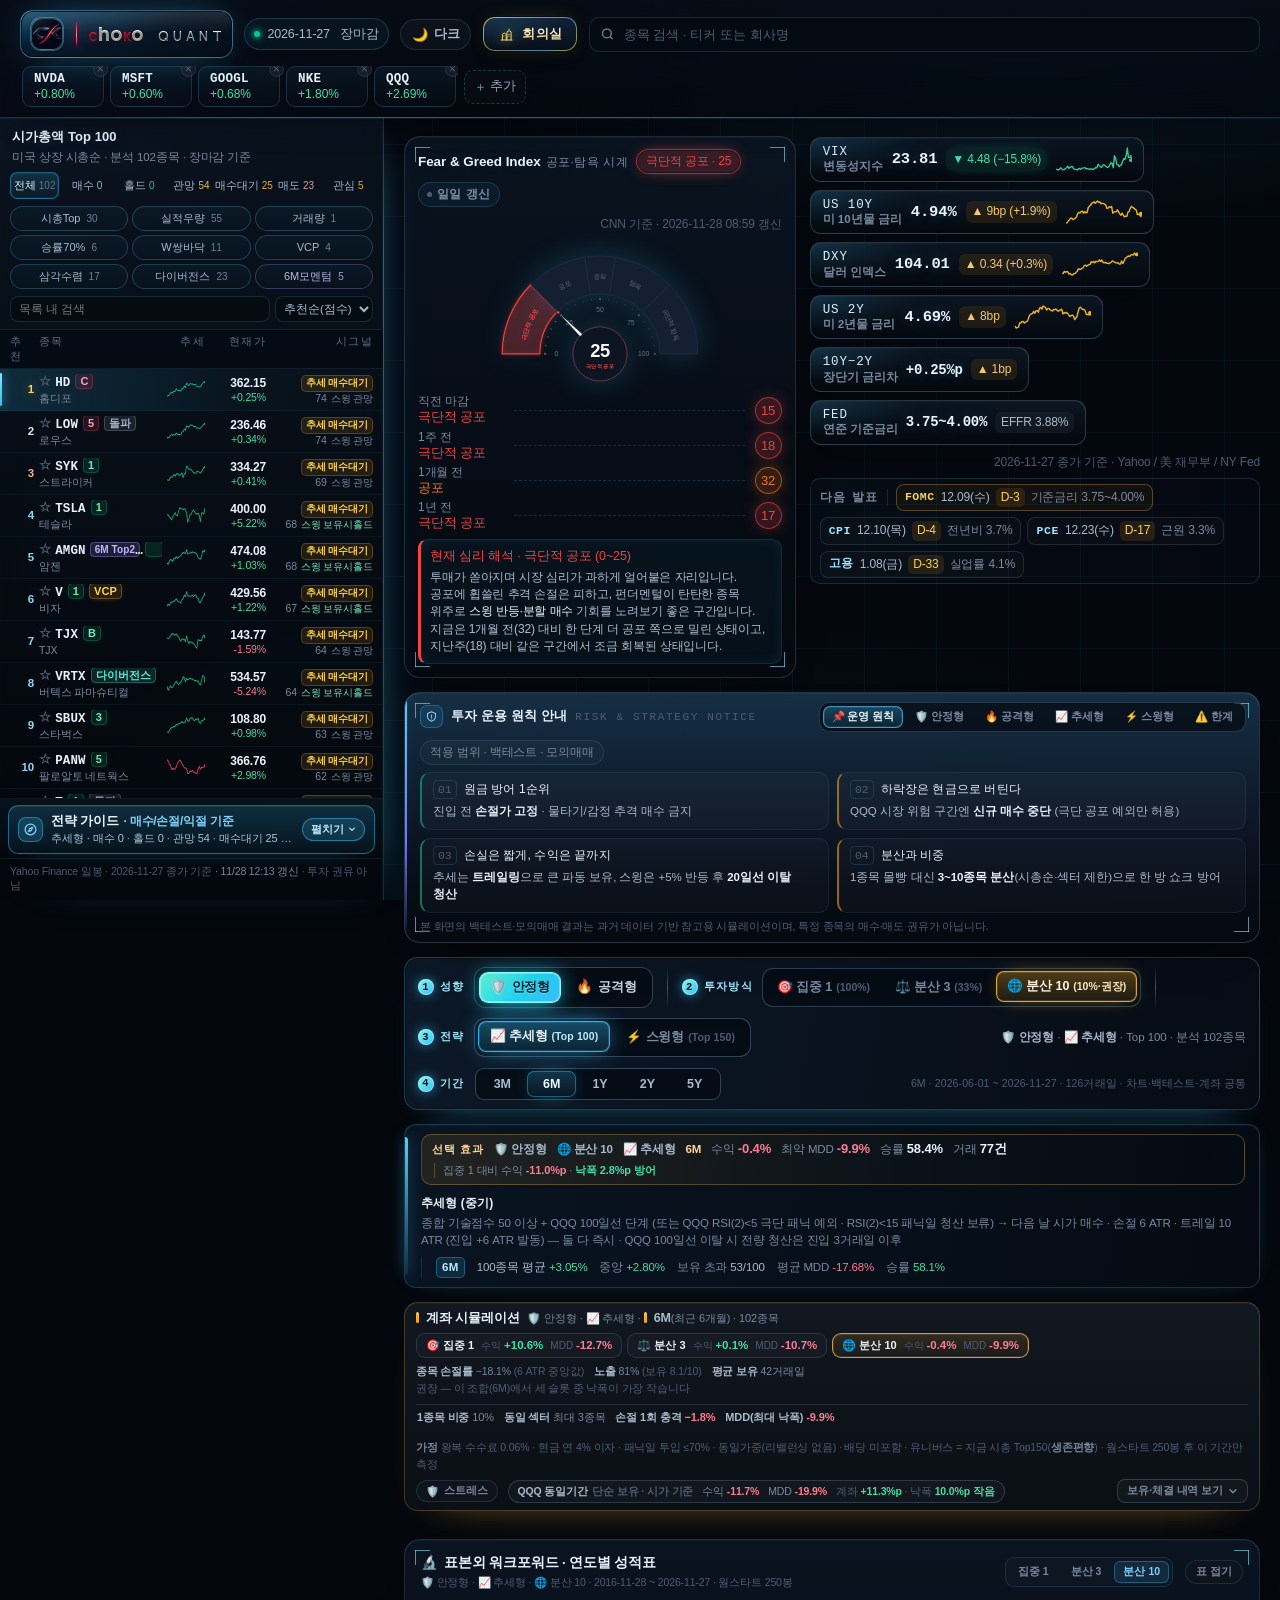
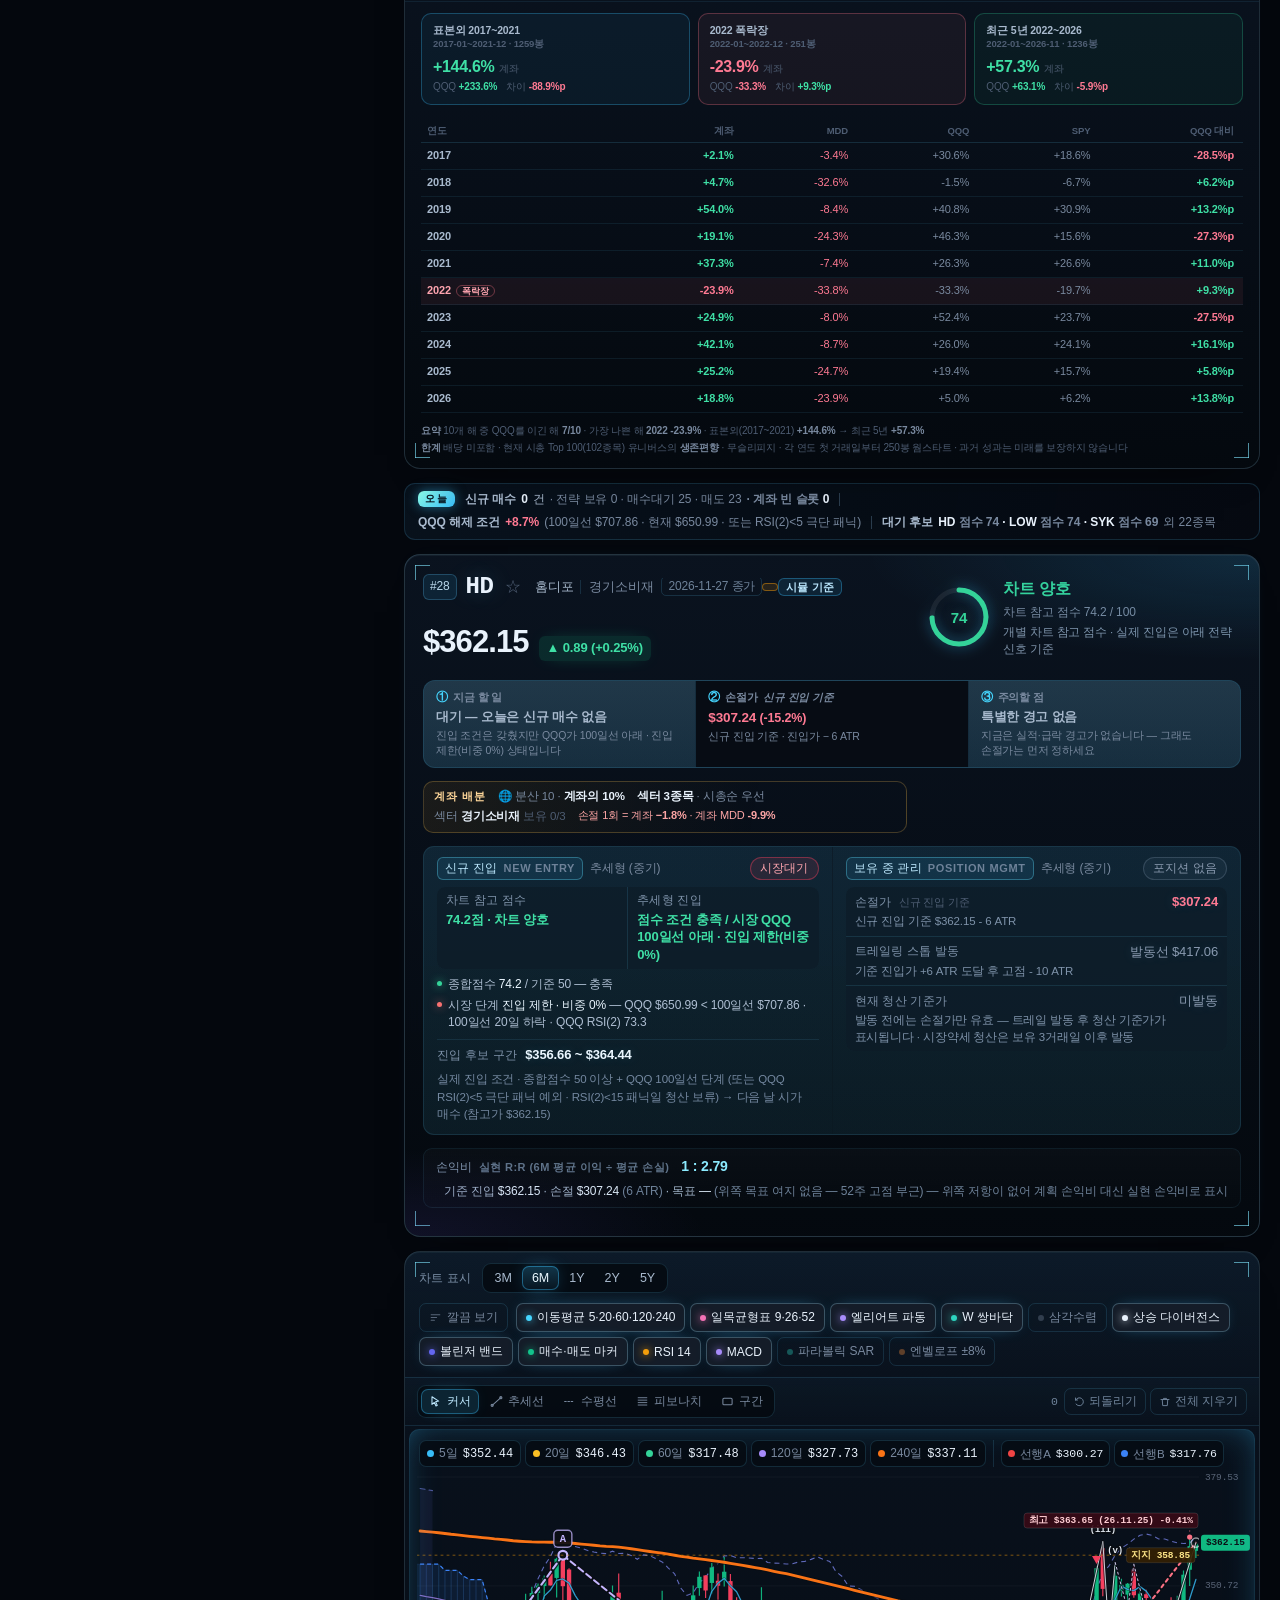
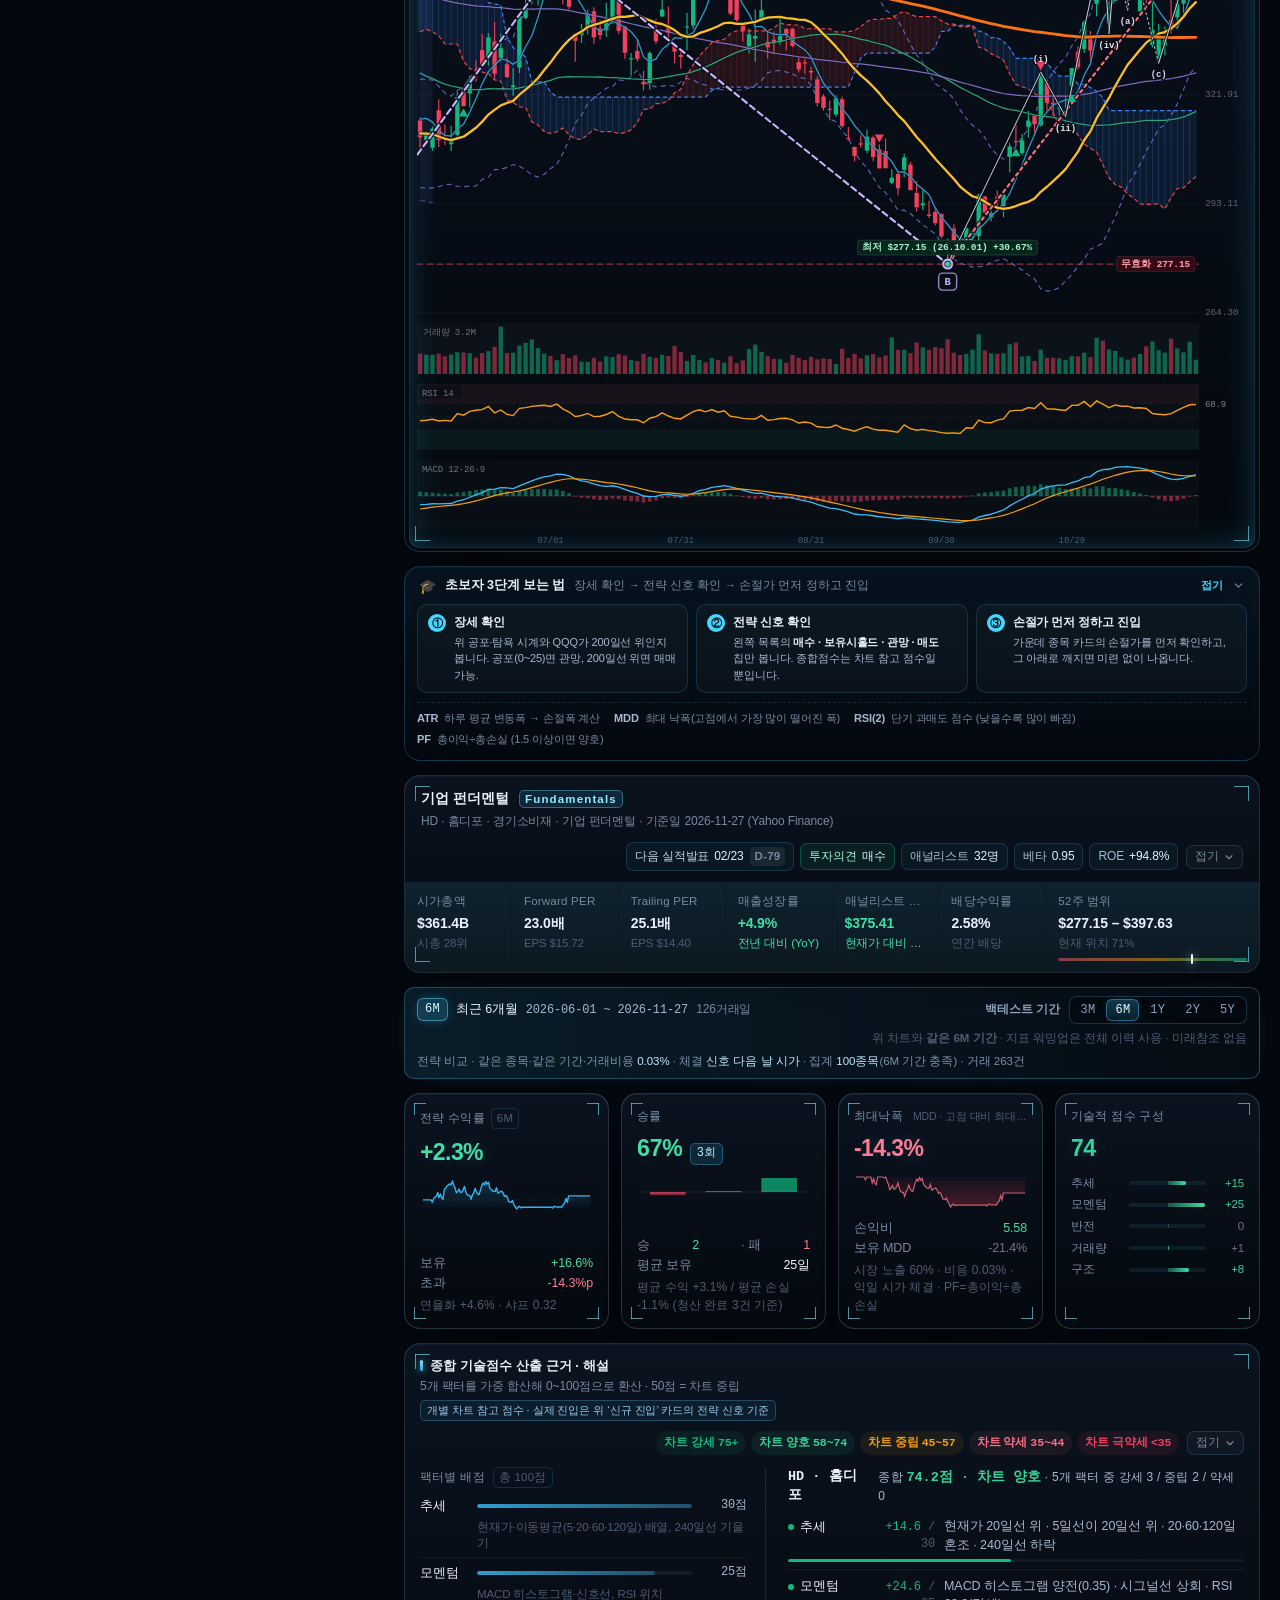
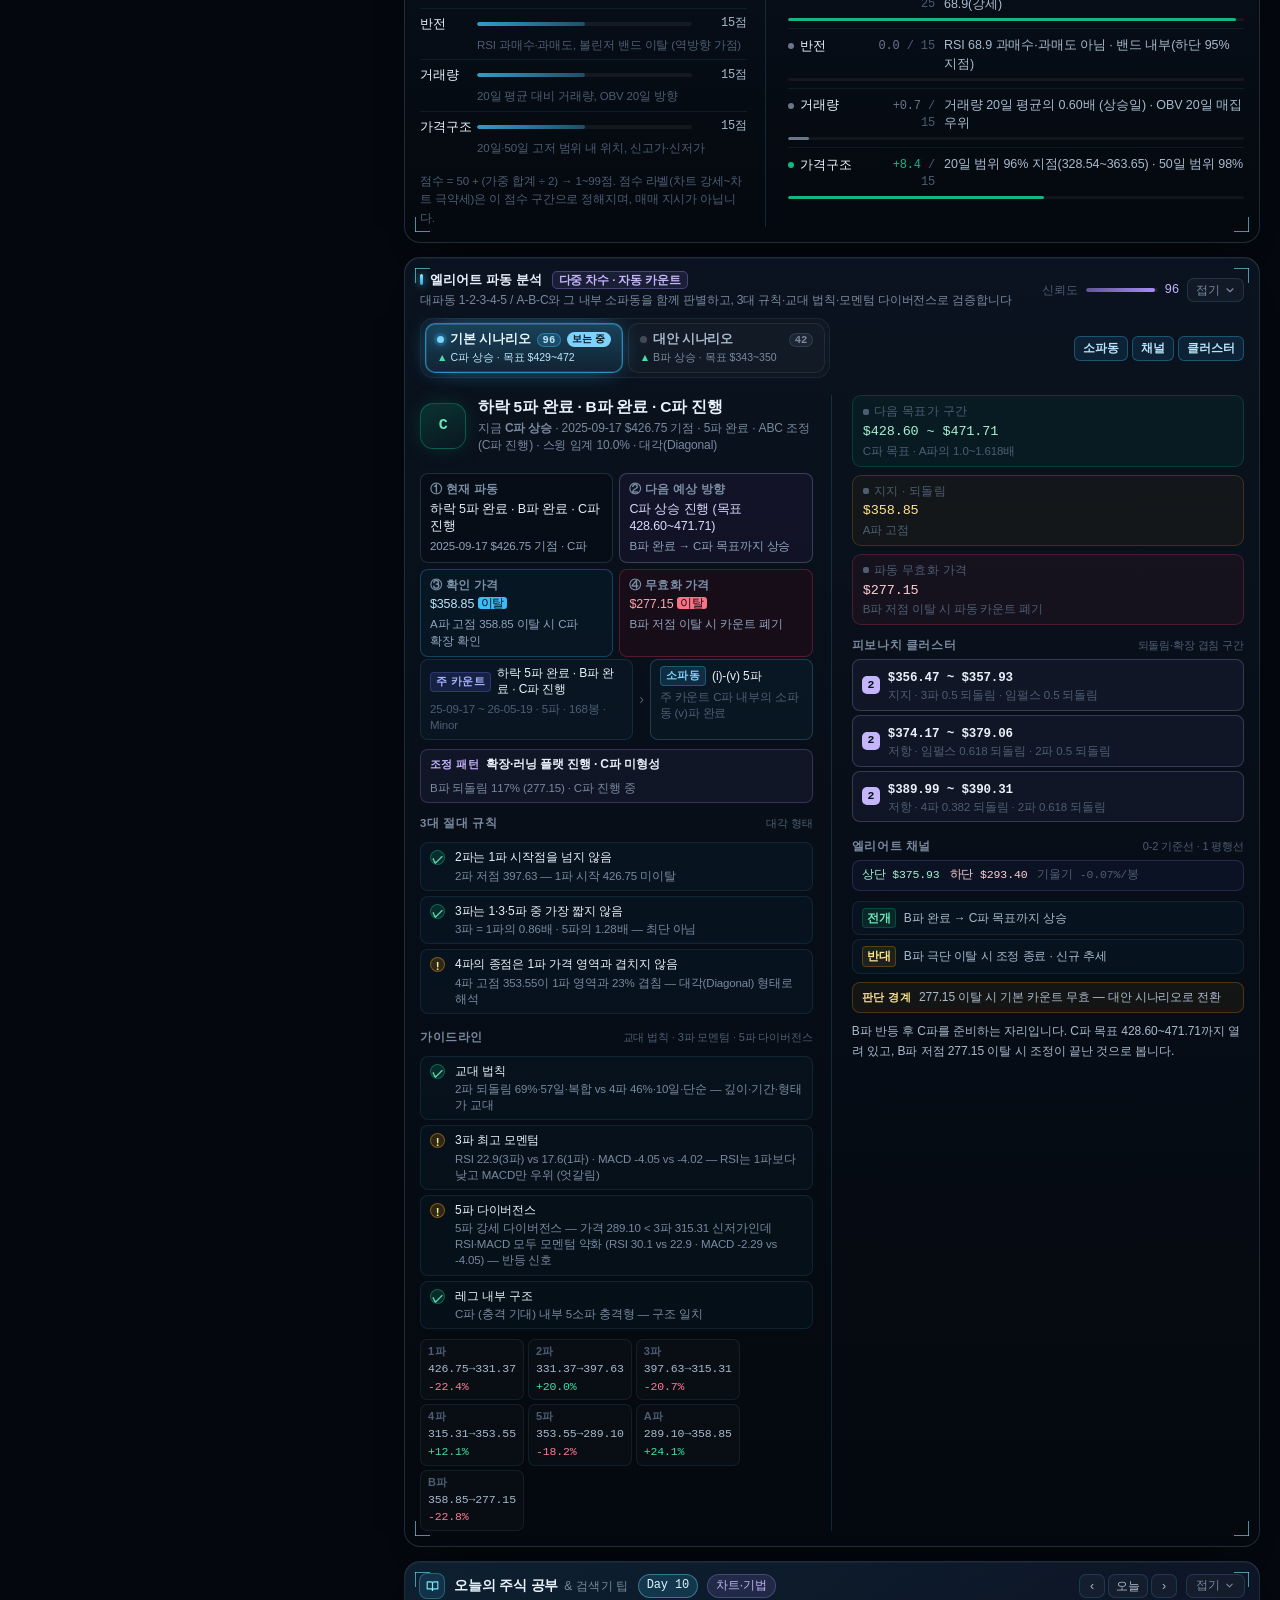
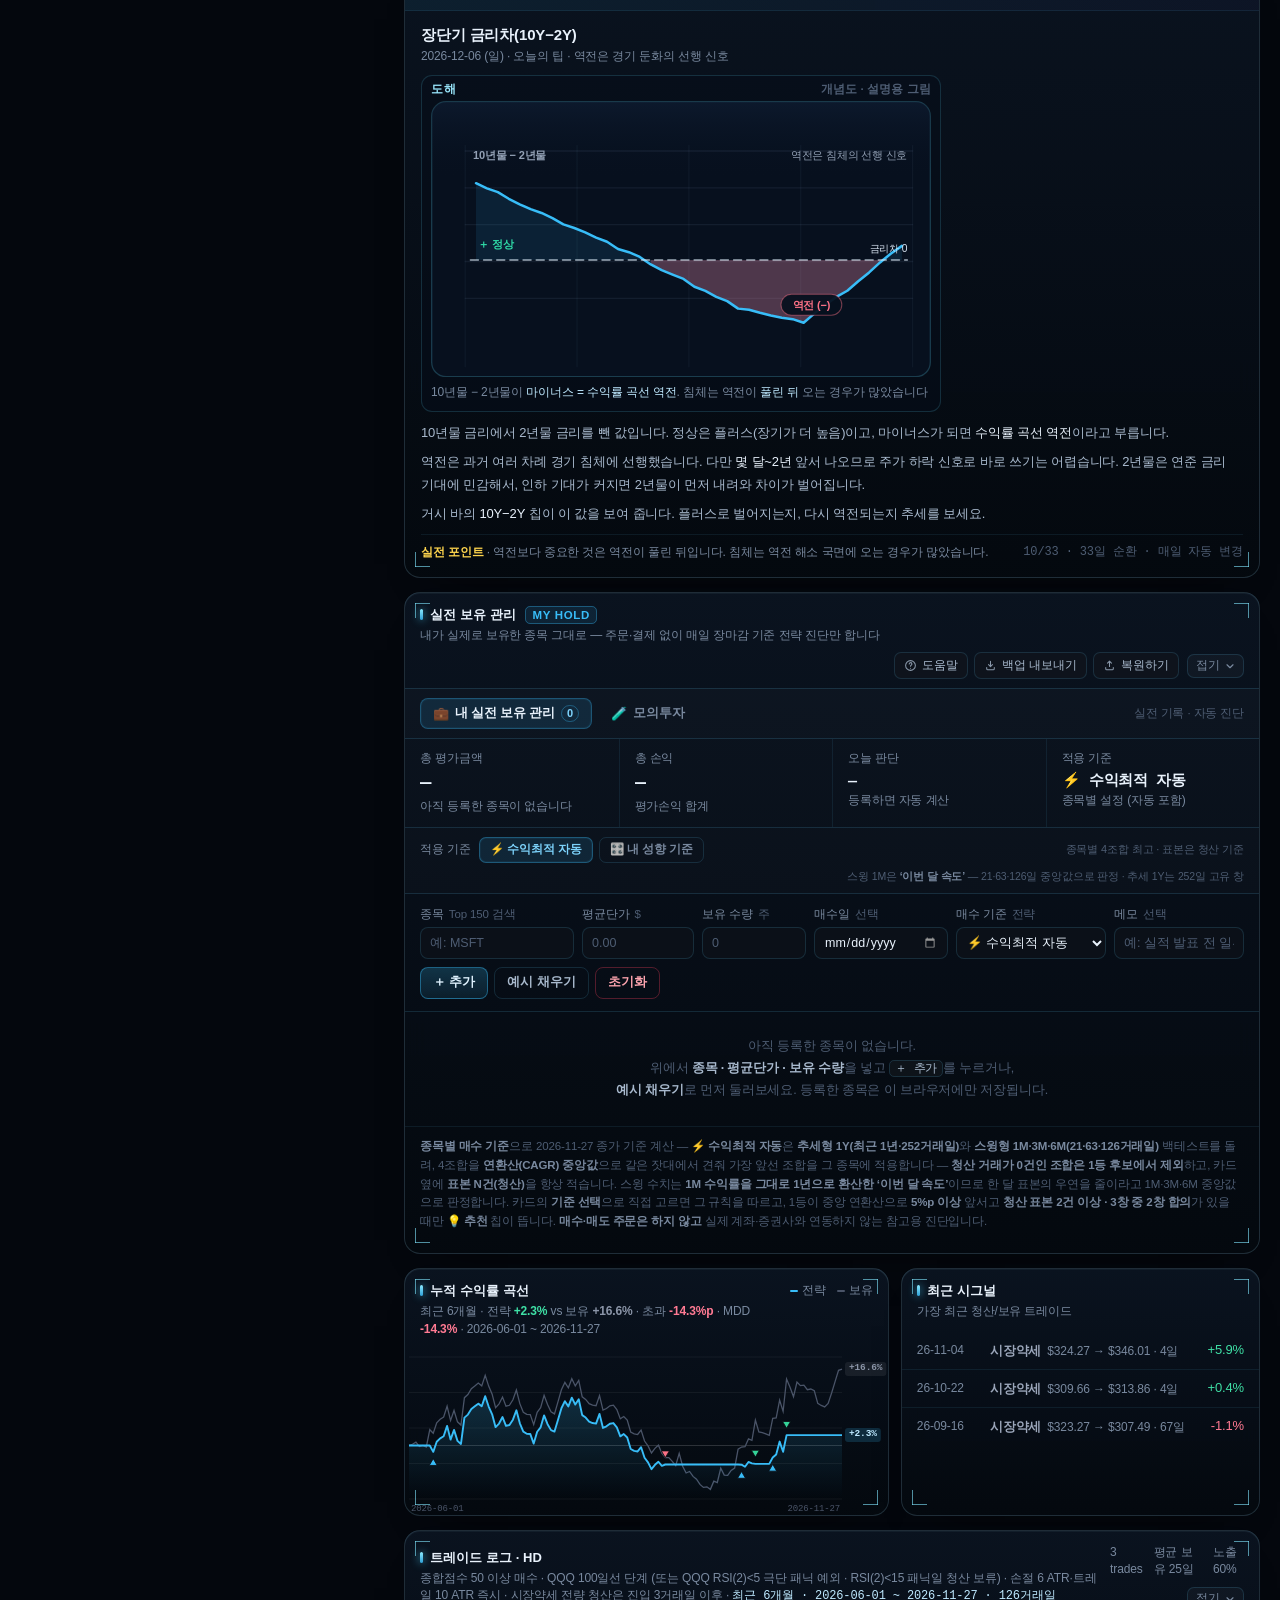
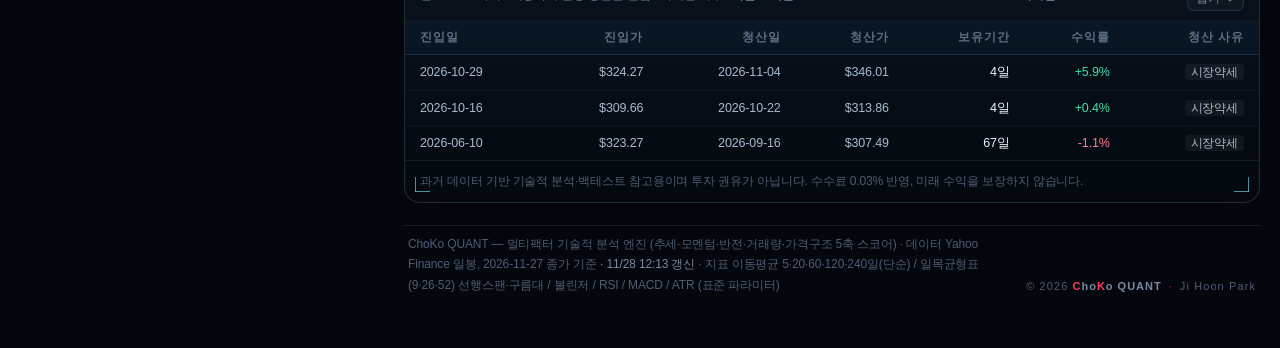
==== index.html @ af65a9d8 "🏆 95점 고도화 — 실전보유 표본 안정화(1M·3M·6M 중앙값·청산0건 제외·표본 표기) + 계좌 창 정합(웜스타트250·패닉 추세100/스윙200·QQQ 시가정렬·스트레스 토" ====
<!DOCTYPE html>
<html lang="ko" data-brand="v1a">
<head>
<meta charset="utf-8">
<meta name="viewport" content="width=device-width,initial-scale=1,viewport-fit=cover,maximum-scale=1">
<meta name="theme-color" content="#0B0E14">
<script>
  /* 첫 페인트 전에 저장된 테마를 적용 (깜박임 방지) */
  try { if (localStorage.getItem('apex.theme.v1') === 'light') document.documentElement.setAttribute('data-theme', 'light'); } catch (e) {}
  /* 성향(🛡️ 안정형 / 🔥 공격형)도 첫 페인트 전에 적용 — 공격형 테마 깜박임 방지 */
  try { if (localStorage.getItem('apex.risk.v1') === 'aggr') document.documentElement.setAttribute('data-risk', 'aggr'); } catch (e) {}
</script>
<meta name="apex-data-updated" content="2026-11-28 12:13">
<meta name="apple-mobile-web-app-capable" content="yes">
<meta name="apple-mobile-web-app-status-bar-style" content="black-translucent">
<title>ChoKo QUANT · 미국주식 차트분석기</title>
<link rel="icon" type="image/png" href="[data-uri]">
<link rel="apple-touch-icon" href="[data-uri]">
<style>/* ============================================================
   APEX QUANT · US Top 100 Analyzer — design system
   ============================================================ */
:root{
  --bg:#0B0E14; --bg2:#0A0C11;
  --card:#121722; --card2:#0F131C; --elev:#161C29;
  --hover:#1A2232; --line:rgba(255,255,255,.08); --line2:rgba(255,255,255,.05);
  --txt:#E6EAF2; --txt2:#9BA6BA; --txt3:#6B7689; --txt4:#4A5468;
  --up:#10B981; --up2:#34D399; --mint:#00C896;
  --dn:#F43F5E; --dn2:#FB7185;
  --amber:#F59E0B; --indigo:#6366F1; --cyan:#38BDF8; --violet:#A78BFA;
  --btn:#0E131C; --r:14px; --r-sm:10px;
  --mono:ui-monospace,"SF Mono",SFMono-Regular,"JetBrains Mono",Menlo,monospace;
  --sans:"Pretendard","Pretendard Variable",-apple-system,BlinkMacSystemFont,"Apple SD Gothic Neo","Inter","Segoe UI",Roboto,"Noto Sans KR","Noto Sans CJK KR","Malgun Gothic","Helvetica Neue",Arial,sans-serif;
  --shadow:0 24px 48px -28px rgba(0,0,0,.9), 0 1px 0 rgba(255,255,255,.03) inset;
}
*{box-sizing:border-box;-webkit-tap-highlight-color:transparent}
html,body{margin:0;padding:0}
body{
  background:var(--bg); color:var(--txt); font-family:var(--sans);
  font-size:14px; line-height:1.45; letter-spacing:-.01em;
  -webkit-font-smoothing:antialiased; text-rendering:optimizeLegibility;
  background-image:
    radial-gradient(1200px 500px at 82% -8%, rgba(56,189,248,.07), transparent 60%),
    radial-gradient(900px 420px at 4% 0%, rgba(99,102,241,.07), transparent 60%);
  background-attachment:fixed;
}
.num,.px,.chg,.score,.tbl td,.kpi b,time,.mono{font-variant-numeric:tabular-nums;font-feature-settings:"tnum" 1,"ss01" 1}
button{font-family:inherit;color:inherit;background:none;border:0;cursor:pointer}
input,select{font-family:inherit;color:inherit}
::selection{background:rgba(56,189,248,.28)}
::-webkit-scrollbar{width:9px;height:9px}
::-webkit-scrollbar-track{background:transparent}
::-webkit-scrollbar-thumb{background:#232C3D;border-radius:99px;border:2px solid var(--bg)}
::-webkit-scrollbar-thumb:hover{background:#2E3A4F}

/* ---------- shell ---------- */
.topbar{
  position:sticky; top:0; z-index:60; display:flex; align-items:center; gap:14px;
  padding:12px 20px; border-bottom:1px solid var(--line);
  background:rgba(11,14,20,.82); backdrop-filter:blur(18px) saturate(160%);
  -webkit-backdrop-filter:blur(18px) saturate(160%);
}
.brand{display:flex;align-items:center;gap:10px;flex:0 0 auto;padding-right:6px}
.logo{
  width:30px;height:30px;border-radius:9px;display:grid;place-items:center;
  background:linear-gradient(145deg,#1E293B,#0F172A); border:1px solid rgba(255,255,255,.1);
  box-shadow:0 0 24px -6px rgba(56,189,248,.5); position:relative; overflow:hidden;
}
.logo svg{width:18px;height:18px;display:block}
.brand-text{display:flex;flex-direction:column;line-height:1.1}
.brand-text b{font-size:13.5px;letter-spacing:.14em;font-weight:600;
  background:linear-gradient(90deg,#E6EAF2,#8FD7F5);-webkit-background-clip:text;background-clip:text;color:transparent}
.brand-text span{font-size:12px;color:var(--txt3);letter-spacing:.04em;margin-top:2px}
.market-badge{
  display:flex;align-items:center;gap:7px;font-size:12.5px;color:var(--txt2);
  border:1px solid var(--line); background:rgba(255,255,255,.02);
  padding:6px 11px;border-radius:99px;white-space:nowrap;font-weight:500;
}
.market-badge .dot{width:6px;height:6px;border-radius:50%;background:var(--mint);
  box-shadow:0 0 0 3px rgba(0,200,150,.16);animation:pulse 2.6s infinite}
@keyframes pulse{0%,100%{opacity:1}50%{opacity:.45}}
.search{position:relative;flex:1 1 260px;max-width:420px;min-width:120px}
.search input{
  width:100%;padding:9px 62px 9px 34px;border-radius:10px;font-size:13px;
  background:#0E131C;border:1px solid var(--line);outline:none;transition:.18s;
}
.search input::placeholder{color:var(--txt4)}
.search input:focus{border-color:rgba(56,189,248,.45);background:#0F1520;
  box-shadow:0 0 0 3px rgba(56,189,248,.09)}
.search .si{position:absolute;left:11px;top:50%;transform:translateY(-50%);color:var(--txt3);display:block;width:15px;height:15px}
.search kbd{position:absolute;right:9px;top:50%;transform:translateY(-50%);
  font-family:var(--mono);font-size:12px;color:var(--txt3);background:#161D2B;
  border:1px solid var(--line);border-radius:5px;padding:2px 5px;pointer-events:none}
.search-pop{
  position:absolute;top:calc(100% + 8px);left:0;right:0;max-height:340px;overflow:auto;
  background:var(--elev);border:1px solid var(--line);border-radius:12px;box-shadow:var(--shadow);
  padding:6px;display:none;z-index:80;
}
.search-pop.on{display:block}
.search-pop .hit{display:flex;align-items:center;gap:10px;padding:8px 10px;border-radius:8px;cursor:pointer}
.search-pop .hit:hover,.search-pop .hit.act{background:var(--hover)}
.search-pop .hit b{font-family:var(--mono);font-size:13px;min-width:56px}
.search-pop .hit span{font-size:13px;color:var(--txt2);flex:1;overflow:hidden;text-overflow:ellipsis;white-space:nowrap}
.fav-pills{display:flex;gap:6px;flex:0 0 auto}
.pill{
  display:flex;flex-direction:column;align-items:flex-start;gap:1px;
  padding:5px 11px;border-radius:9px;border:1px solid var(--line);
  background:linear-gradient(180deg,rgba(255,255,255,.035),rgba(255,255,255,.01));
  transition:.16s;min-width:82px;
}
.pill b{font-family:var(--mono);font-size:12.5px;letter-spacing:.02em}
.pill span{font-size:12px;font-variant-numeric:tabular-nums;color:var(--txt3)}
.pill:hover{border-color:rgba(255,255,255,.16);background:var(--hover);transform:translateY(-1px)}
.pill.on{border-color:rgba(56,189,248,.5);background:rgba(56,189,248,.09);
  box-shadow:0 0 0 1px rgba(56,189,248,.16), 0 8px 20px -14px rgba(56,189,248,.8)}
.pill.on b{color:#BFE9FF}

/* ---------- 관심종목 편집 ---------- */
.fav-wrap{display:flex;align-items:center;gap:6px;flex:0 0 auto;position:relative}
.fav-pills{display:flex;gap:6px;flex:0 1 auto;max-width:min(46vw,520px);overflow-x:auto;overflow-y:visible;
  padding:0 2px;scrollbar-width:none}
.fav-pills::-webkit-scrollbar{display:none}
.pill{position:relative}
.pill .x{position:absolute;top:-5px;right:-5px;width:15px;height:15px;border-radius:50%;padding:0;
  display:grid;place-items:center;font-size:12.5px;font-style:normal;line-height:1;
  background:#1C2432;border:1px solid rgba(255,255,255,.14);color:var(--txt3);opacity:.6;transition:.14s}
.pill:hover .x{opacity:1}
.pill .x:hover{background:#3A1520;border-color:rgba(244,63,94,.6);color:#FDA4AF;opacity:1}
.fav-add{display:flex;align-items:center;gap:3px;height:34px;white-space:nowrap;
  font-size:12.5px;font-weight:500;color:var(--txt2);padding:0 9px;border-radius:9px;
  border:1px dashed rgba(255,255,255,.16);background:rgba(255,255,255,.015);transition:.16s}
.fav-add span{font-size:13px;line-height:1;opacity:.85}
.fav-add:hover{color:#BFE9FF;border-color:rgba(56,189,248,.5);background:rgba(56,189,248,.08)}
.fav-pop{display:none;position:absolute;top:calc(100% + 10px);right:0;width:336px;max-width:86vw;
  background:var(--elev);border:1px solid var(--line);border-radius:12px;box-shadow:var(--shadow);
  padding:8px;z-index:92}
.fav-pop.on{display:block}
.fp-search{position:relative;margin-bottom:6px}
.fp-search svg{position:absolute;left:9px;top:50%;transform:translateY(-50%);width:13px;height:13px;color:var(--txt3)}
.fp-search input{width:100%;padding:8px 10px 8px 28px;border-radius:9px;font-size:13px;
  background:#0E131C;border:1px solid var(--line);outline:none}
.fp-search input:focus{border-color:rgba(56,189,248,.45)}
.fp-list{max-height:298px;overflow:auto;display:flex;flex-direction:column;gap:1px}
.fp-row{display:flex;align-items:center;gap:8px;width:100%;padding:7px 8px;border-radius:8px;text-align:left;transition:.12s}
.fp-row:hover{background:var(--hover)}
.fp-row b{font-family:var(--mono);font-size:12.5px;min-width:54px}
.fp-row .nm{flex:1;font-size:12.5px;color:var(--txt2);white-space:nowrap;overflow:hidden;text-overflow:ellipsis}
.fp-row .ch{font-size:12px;font-variant-numeric:tabular-nums;min-width:46px;text-align:right}
.fp-row .st{font-style:normal;font-size:12.5px;width:19px;height:19px;display:grid;place-items:center;
  color:var(--txt3);border:1px solid var(--line);border-radius:6px;flex:0 0 auto}
.fp-row.on .st{color:#FBBF24;border-color:rgba(251,191,36,.45);background:rgba(251,191,36,.12)}
.fp-foot{display:flex;align-items:center;justify-content:space-between;margin-top:7px;padding-top:7px;
  border-top:1px solid var(--line2);font-size:12px;color:var(--txt3)}
.fp-foot button{font-size:12px;color:var(--txt3);border:1px solid var(--line);border-radius:6px;padding:2px 8px;transition:.14s}
.fp-foot button:hover{color:var(--txt);background:var(--hover);border-color:rgba(255,255,255,.18)}
.hero-fav{font-size:16px;line-height:1;color:var(--txt4);padding:2px 5px;border-radius:7px;transition:.16s;margin-left:-2px}
.hero-fav:hover{color:#FBBF24;background:rgba(251,191,36,.1)}
.hero-fav.on{color:#FBBF24}
.srow .fstar{font-style:normal;font-size:12px;color:var(--txt4);margin-right:4px;cursor:pointer;transition:.14s;vertical-align:1px}
.srow .fstar:hover{color:#FBBF24}
.srow .fstar.on{color:#FBBF24}
@media (hover:none), (max-width:900px){
  .srow .fstar{font-size:14px;padding:6px 8px;margin:-6px 2px -6px -6px;vertical-align:0}
  .hero-fav{font-size:20px;padding:2px 6px}
}
.pos{color:var(--up2)!important} .neg{color:var(--dn2)!important} .neu{color:var(--amber)!important}

/* ---------- layout ---------- */
.shell{display:flex;align-items:flex-start;gap:0;min-height:calc(100vh - 57px)}
.sidebar{
  position:sticky;top:57px;height:calc(100vh - 57px);width:clamp(384px,29vw,420px);flex:0 0 auto;
  border-right:1px solid var(--line);display:flex;flex-direction:column;
  background:linear-gradient(180deg,rgba(18,23,34,.55),rgba(11,14,20,.2));z-index:40;
}
.workspace{flex:1 1 auto;min-width:0;padding:18px 20px 40px;display:flex;flex-direction:column;gap:14px}
.side-head{display:flex;align-items:flex-start;justify-content:space-between;padding:10px 12px 6px}
.side-head h2{margin:0;font-size:13px;font-weight:600;letter-spacing:.01em}
.side-head p{margin:2px 0 0;font-size:11.5px;color:var(--txt3)}
.side-head .icon-btn{display:none}
.seg{display:flex;gap:3px;padding:0 10px 7px;flex-wrap:wrap}
.seg button{
  font-size:11.5px;font-weight:500;color:var(--txt2);padding:5px 8px;border-radius:8px;
  border:1px solid transparent;transition:.15s;white-space:nowrap;
}
.seg button:hover{color:var(--txt);background:rgba(255,255,255,.04)}
.seg button.on{color:var(--txt);background:#1A2232;border-color:rgba(255,255,255,.1);
  box-shadow:0 1px 0 rgba(255,255,255,.06) inset}
.seg button .c{color:var(--txt3);font-size:10px;margin-left:3px;font-variant-numeric:tabular-nums}
/* 상태 탭 (전체 · 매수 · 홀드 · 관망 · 매도 · 관심) — 6개를 한 줄에 고정 */
.seg-state{display:grid;grid-template-columns:repeat(6,minmax(0,1fr));gap:3px;padding:0 10px 7px}
.seg-state button{display:flex;align-items:center;justify-content:center;gap:3px;
  padding:5px 1px;border-radius:7px;font-size:11.5px;min-width:0}
.seg-state button .c{font-size:10px;margin-left:0;opacity:.9}
.seg-state button[data-f="buy"] .c{color:#6EE7B7}
.seg-state button[data-f="hold"] .c{color:#34D399}
.seg-state button[data-f="wait"] .c{color:#FCD34D}
.seg-state button[data-f="sell"] .c{color:#FDA4AF}
.seg-state button[data-f="fav"] .c{color:#FBBF24}
/* 프리셋 필터 (시총 Top 30 · 실적 우량주 · W쌍바닥 · VCP · 삼각수렴 · 다이버전스 · 거래량 · 승률70% · 6M모멘텀) — 9개라 3×3 격자로 고르게 */
.seg-pre{display:grid;grid-template-columns:repeat(3,minmax(0,1fr));gap:4px;padding-top:0}
.seg-pre button{
  font-size:11px;padding:4px 4px;border-radius:999px;border:1px solid rgba(56,189,248,.22);
  color:#A9B6C9;display:inline-flex;align-items:center;justify-content:center;gap:3px;
  min-width:0;overflow:hidden}
.seg-pre button:hover{color:var(--txt);border-color:rgba(56,189,248,.42);background:rgba(56,189,248,.07)}
.seg-pre button.on{color:#DCF0FF;background:rgba(56,189,248,.15);border-color:rgba(56,189,248,.55);
  box-shadow:0 0 0 1px rgba(56,189,248,.12) inset}
.seg-pre button.on .c{color:rgba(220,240,255,.82)}
/* 켜진 프리셋은 같은 버튼을 다시 누르면 해제 — × 힌트로 표시 (상단 탭과 교집합으로 함께 적용) */
.seg-pre button.on::after{content:'×';margin-left:3px;font-size:10px;line-height:1;opacity:.6}
.seg-pre[data-on="1"] button.on{box-shadow:0 0 0 1px rgba(56,189,248,.18) inset,0 0 18px -10px rgba(56,189,248,1)}
/* 6M모멘텀 Top 5 — 행 배지와 같은 바이올렛 톤으로 다른 참고 필터와 구분 */
.seg-pre button[data-f="mom6"]{border-color:rgba(167,139,250,.30);color:#BCB2E8}
.seg-pre button[data-f="mom6"]:hover{color:#EFEAFF;border-color:rgba(196,181,253,.55);background:rgba(167,139,250,.10)}
.seg-pre button[data-f="mom6"] .c{color:#A99BD8}
.seg-pre button[data-f="mom6"].on{color:#F2EDFF;background:linear-gradient(180deg,rgba(167,139,250,.26),rgba(167,139,250,.09));border-color:rgba(196,181,253,.66);
  box-shadow:0 0 0 1px rgba(167,139,250,.18) inset,0 0 18px -10px rgba(167,139,250,1)}
.seg-pre button[data-f="mom6"].on .c{color:rgba(242,237,255,.85)}
.preset-note{padding:0;font-size:11.5px;line-height:1.45;color:var(--txt4);
  overflow-wrap:anywhere}
.preset-note b{color:var(--txt2);font-weight:500}
.preset-note.on{color:var(--txt3)}
/* 6M모멘텀 5 안내 — 전략 가이드(접힘/펼침) 안에서 한 줄 */
.mom-note{margin-top:5px;padding:3px 0 3px 7px;border-left:2px solid rgba(167,139,250,.5);color:#A99BD8;font-size:11px}
.si-body .mom-note{padding:3px 0 3px 7px}
.mom-note:hover{color:#C9BDFB}
@media (max-width:420px){.seg-pre button{font-size:10.5px;padding:4px 3px}.seg-state button{font-size:11px}}
.side-tools{display:flex;gap:5px;padding:0 10px 7px}
.side-tools input{
  flex:1;min-width:0;background:#0E131C;border:1px solid var(--line);border-radius:8px;
  padding:5px 8px;font-size:11.5px;outline:none}
.side-tools input:focus{border-color:rgba(56,189,248,.4)}
.side-tools select{
  background:#0E131C;border:1px solid var(--line);border-radius:8px;padding:5px 4px;
  font-size:11.5px;outline:none;color:var(--txt2);max-width:112px
}
.scan-head{
  display:grid;grid-template-columns:26px 1fr 40px 62px 104px;gap:5px;
  padding:4px 10px;font-size:10.5px;letter-spacing:.1em;text-transform:uppercase;
  color:var(--txt4);border-top:1px solid var(--line2);border-bottom:1px solid var(--line2);
  position:sticky;top:0;background:rgba(11,14,20,.94);backdrop-filter:blur(8px);z-index:2;
}
.scan-head span:nth-child(n+3){text-align:right}
.scan-list{flex:1;min-height:0;overflow-y:auto;overscroll-behavior:contain;padding-bottom:8px}
.srow{
  display:grid;grid-template-columns:26px 1fr 40px 62px 104px;gap:5px;align-items:center;
  padding:4px 10px;border-bottom:1px solid rgba(255,255,255,.035);cursor:pointer;
  transition:background .12s;position:relative;
}
.srow:hover{background:rgba(255,255,255,.035)}
.srow.on{background:linear-gradient(90deg,rgba(56,189,248,.13),rgba(56,189,248,.03) 60%,transparent)}
.srow.on:before{content:"";position:absolute;left:0;top:6px;bottom:6px;width:2px;border-radius:2px;background:var(--cyan)}
.srow .rk{font-size:11.5px;color:var(--txt4);font-variant-numeric:tabular-nums;text-align:right}
.srow .rk.rec{color:#8FD7F5;font-weight:600}
.srow .rk.rec.top1{color:#FCD34D;text-shadow:0 0 10px rgba(245,158,11,.55)}
.srow .rk.rec.top2{color:#E2E8F0}
.srow .rk.rec.top3{color:#F0B48A}
.srow .tk{min-width:0}
.srow .tk b{display:block;font-family:var(--mono);font-size:12.5px;letter-spacing:.01em;line-height:1.35;white-space:nowrap;overflow:hidden;text-overflow:ellipsis}
.srow .tk span{display:block;font-size:10.5px;line-height:1.25;color:var(--txt3);white-space:nowrap;overflow:hidden;text-overflow:ellipsis;margin-top:0}
.srow .spark{width:40px;height:16px;opacity:.95;justify-self:start}
.srow .px{text-align:right}
.srow .px b{display:block;font-size:12px;line-height:1.35;font-variant-numeric:tabular-nums}
.srow .px span{display:block;font-size:10.5px;line-height:1.25;font-variant-numeric:tabular-nums;margin-top:0}
.srow .sg{display:flex;flex-direction:column;align-items:flex-end;justify-content:center;gap:1px;min-width:0}
/* 행의 전략 상태 — 활성 전략은 채운 칩(위 줄), 다른 전략은 작은 글씨(아래 줄).
   두 전략 상태를 함께 보여 주되 좁은 사이드바(84~92px)에서도 잘리지 않게 한 줄씩 쌓는다. */
.srow .sg .chip{font-size:10px;padding:1px 4px;line-height:1.28;letter-spacing:-.01em;white-space:nowrap;max-width:100%;overflow:hidden;text-overflow:ellipsis}
.srow .sg .chip.n{color:#FCD34D;background:rgba(245,158,11,.12);border-color:rgba(245,158,11,.28)}
.srow .sg2{display:flex;align-items:center;justify-content:flex-end;gap:4px;max-width:100%;min-width:0;line-height:1.1}
.srow .sg2 .sc{font-size:10.5px;flex:0 0 auto}
.srow .sg2 .st2{font-size:10px;color:var(--txt3);white-space:nowrap;overflow:hidden;text-overflow:ellipsis;letter-spacing:-.01em}
.srow .sg2 .st2.sb,.srow .sg2 .st2.b{color:#6EE7B7}
.srow .sg2 .st2.n{color:#FCD34D}
.srow .sg2 .st2.s{color:#FDA4AF}
.chip{
  font-size:11.5px;font-weight:600;letter-spacing:.01em;padding:4px 7px;border-radius:5px;
  white-space:nowrap;border:1px solid transparent;
}
.chip.sb{color:#6EE7B7;background:rgba(16,185,129,.14);border-color:rgba(16,185,129,.3)}
.chip.b{color:#34D399;background:rgba(16,185,129,.08);border-color:rgba(16,185,129,.18)}
.chip.w{color:#FCD34D;background:rgba(245,158,11,.09);border-color:rgba(245,158,11,.2)}
.chip.s{color:#FDA4AF;background:rgba(244,63,94,.09);border-color:rgba(244,63,94,.2)}
.chip.ss{color:#FB7185;background:rgba(244,63,94,.16);border-color:rgba(244,63,94,.35)}
.srow .sc{font-size:11px;color:var(--txt3);font-variant-numeric:tabular-nums;width:22px;text-align:right}
.srow .sc.fit{color:#A7F3D0;font-weight:600}
.side-foot{padding:5px 10px 7px;border-top:1px solid var(--line2);font-size:10.5px;color:var(--txt4);line-height:1.4}
/* 설명란 (전략 가이드 + 프리셋 안내) — 종목 목록 아래 접기/펴기 */
.side-info{flex:0 0 auto;border-top:1px solid var(--line2);background:rgba(255,255,255,.012)}
.si-head{display:flex;align-items:center;gap:6px;width:100%;padding:6px 10px;
  border:0;background:transparent;color:var(--txt3);font-family:inherit;cursor:pointer;transition:color .15s}
.si-head:hover{color:var(--txt2)}
.si-head b{font-size:11.5px;font-weight:600;color:var(--txt2);letter-spacing:-.01em;flex:0 0 auto}
.si-chev{width:11px;height:11px;flex:0 0 auto;transition:transform .2s cubic-bezier(.2,.7,.3,1)}
.side-info.open .si-chev{transform:rotate(180deg)}
.si-sum{margin-left:auto;font-size:10.5px;color:var(--txt4);white-space:nowrap;overflow:hidden;text-overflow:ellipsis;text-align:right}
.side-info.open .si-sum{color:var(--txt3)}
.si-body{display:none;max-height:46vh;overflow-y:auto;overscroll-behavior:contain;padding:0 10px 8px}
.side-info.open .si-body{display:block}
.si-body .pguide{margin:0 0 6px}
.si-body .preset-note{padding:0 1px 2px}
.backdrop{position:fixed;inset:0;background:rgba(5,7,11,.72);backdrop-filter:blur(3px);z-index:70;display:none}
.backdrop.on{display:block}

/* ---------- hero ---------- */
.card{background:linear-gradient(180deg,var(--card),var(--card2));border:1px solid var(--line);
  border-radius:var(--r);box-shadow:var(--shadow)}
.hero{display:grid;grid-template-columns:minmax(0,1.15fr) auto;gap:16px 22px;padding:18px 20px;position:relative;overflow:hidden}
.hero:before{content:"";position:absolute;inset:0;pointer-events:none;
  background:radial-gradient(520px 140px at 100% 0%,rgba(56,189,248,.09),transparent 70%)}
.hero-main{display:flex;align-items:flex-end;gap:16px;flex-wrap:wrap;min-width:0}
.hero-id{display:flex;align-items:center;gap:9px;min-width:0}
.rank-chip{font-size:12px;font-weight:500;color:var(--txt2);background:rgba(255,255,255,.05);
  border:1px solid var(--line);border-radius:6px;padding:3px 6px;font-variant-numeric:tabular-nums}
.hero h1{margin:0;font-size:24px;font-weight:700;letter-spacing:-.02em;font-family:var(--mono)}
.cname{font-size:13px;color:var(--txt2);white-space:nowrap;overflow:hidden;text-overflow:ellipsis}
.cname .sec{color:var(--txt3);font-size:12.5px;margin-left:6px;padding-left:8px;border-left:1px solid var(--line)}
.asof-chip{font-size:12px;color:var(--txt3);border:1px solid var(--line);border-radius:5px;
  padding:2px 6px;margin-left:8px;font-variant-numeric:tabular-nums;white-space:nowrap;vertical-align:middle}
.hero-price{display:flex;align-items:baseline;gap:10px}
.hero-price .px{font-size:31px;font-weight:700;letter-spacing:-.03em;font-variant-numeric:tabular-nums}
.hero-price .chg{font-size:13px;font-weight:600;font-variant-numeric:tabular-nums;
  padding:3px 8px;border-radius:6px;background:rgba(255,255,255,.04)}
.hero-price .chg.pos{background:rgba(16,185,129,.12)}
.hero-price .chg.neg{background:rgba(244,63,94,.12)}
.hero-signal{display:flex;align-items:center;gap:12px;justify-self:end}
.gauge{position:relative;width:64px;height:64px;flex:0 0 auto}
.gauge svg{transform:rotate(-90deg);display:block}
.gauge .val{position:absolute;inset:0;display:grid;place-items:center;font-size:15px;font-weight:600;font-variant-numeric:tabular-nums}
.sig-meta{display:flex;flex-direction:column;gap:3px}
.sig-meta b{font-size:16px;letter-spacing:-.01em}
.sig-meta span{font-size:12px;color:var(--txt3)}
.sig-meta .sig-note{font-style:normal;font-size:11.5px;color:#7E92A9;line-height:1.45;max-width:238px;word-break:keep-all}

/* ---------- 상단 매매 카드: 신규 진입 / 보유 중 관리 / 손익비 ---------- */
.plan-grid{grid-column:1/-1;display:grid;grid-template-columns:1fr 1fr;gap:1px;
  background:var(--line2);border-radius:11px;overflow:hidden;border:1px solid var(--line2)}
.plan-block{background:linear-gradient(180deg,rgba(255,255,255,.022),rgba(255,255,255,.008));
  padding:10px 13px 11px;min-width:0;display:flex;flex-direction:column;gap:7px}
.pb-head{display:flex;align-items:center;gap:7px;flex-wrap:wrap;min-width:0}
.pb-tag{display:inline-flex;align-items:center;gap:6px;font-size:12px;font-weight:500;letter-spacing:.02em;
  color:#BEE9FF;border:1px solid rgba(96,222,255,.34);background:rgba(56,189,248,.10);
  padding:2px 7px;border-radius:6px;white-space:nowrap}
.pb-tag em{font-style:normal;font-size:11px;font-weight:600;color:#6E8299;letter-spacing:.06em;text-transform:uppercase}
.pb-mode{font-size:12px;color:var(--txt3);white-space:nowrap}
.pb-state{margin-left:auto;font-size:12px;font-weight:500;padding:2px 9px;border-radius:20px;
  border:1px solid;letter-spacing:.01em;white-space:nowrap;font-variant-numeric:tabular-nums}
.pb-state.ready{color:#5EEAD4;border-color:rgba(45,212,191,.45);background:rgba(16,185,129,.13);box-shadow:0 0 16px -8px rgba(16,185,129,1)}
.pb-state.wait{color:#FCD34D;border-color:rgba(245,158,11,.42);background:rgba(245,158,11,.11)}
.pb-state.blocked{color:#FDA4AF;border-color:rgba(244,63,94,.42);background:rgba(244,63,94,.11)}
.pb-state.live{color:#7DD3FC;border-color:rgba(56,189,248,.45);background:rgba(56,189,248,.12)}
.pb-state.none{color:#8A9AB0;border-color:rgba(120,140,165,.30);background:rgba(120,140,165,.08)}
.pb-dual{display:grid;grid-template-columns:1fr 1fr;gap:1px;background:rgba(96,205,255,.10);
  border-radius:8px;overflow:hidden}
.pb-cell{background:rgba(6,12,20,.55);padding:6px 9px;min-width:0}
.pb-k{display:block;font-size:11.5px;color:#7E92A9;letter-spacing:.02em;margin-bottom:2px;line-height:1.35}
.pb-cell b{display:block;font-size:13px;font-weight:600;font-variant-numeric:tabular-nums;letter-spacing:-.01em;line-height:1.35;word-break:keep-all}
.pb-cell b.pos{color:var(--up2)}
.pb-cell b.neg{color:var(--dn2)}
.pb-cell b.warn{color:#FCD34D}
.pb-cell b.dim{color:var(--txt3)}
.pb-why{list-style:none;margin:0;padding:0;display:flex;flex-direction:column;gap:3px}
.pb-why li{position:relative;padding-left:11px;font-size:12px;line-height:1.45;color:#AEBED2;word-break:keep-all}
.pb-why li:before{content:"";position:absolute;left:0;top:5px;width:5px;height:5px;border-radius:50%;background:#64748B}
.pb-why li.on:before{background:#34D399;box-shadow:0 0 8px rgba(52,211,153,.9)}
.pb-why li.off:before{background:#F87171;box-shadow:0 0 8px rgba(248,113,113,.7)}
.pb-why li.wait:before{background:#FBBF24;box-shadow:0 0 8px rgba(251,191,36,.7)}
.pb-why li b{color:#EAF6FF;font-weight:500}
.pb-line{display:flex;align-items:baseline;gap:8px;flex-wrap:wrap;border-top:1px solid rgba(96,205,255,.10);padding-top:6px}
.pb-line .pb-k{margin:0;white-space:nowrap}
.pb-line b{font-size:13px;font-weight:600;font-variant-numeric:tabular-nums;color:#EAF6FF}
.pb-foot{margin:0;font-size:11.5px;line-height:1.5;color:#7488A0;word-break:keep-all}
.pb-rows{display:flex;flex-direction:column;gap:1px;background:rgba(96,205,255,.10);border-radius:8px;overflow:hidden}
.pb-row{background:rgba(6,12,20,.55);padding:6px 9px;display:grid;grid-template-columns:minmax(0,1fr) auto;
  align-items:baseline;gap:1px 8px}
.pb-row .pb-k{margin:0;font-size:11.5px;align-self:center}
.pb-row b{grid-column:2;font-size:13px;font-weight:600;font-variant-numeric:tabular-nums;text-align:right;white-space:nowrap}
.pb-row b.neg{color:var(--dn2)}
.pb-row b.mute{color:#8A9AB0;font-weight:500}
.pb-row .pb-sub{grid-column:1/-1;font-size:11.5px;line-height:1.45;color:#7E92A9;word-break:keep-all}
.rr-strip{grid-column:1/-1;display:flex;align-items:baseline;gap:6px 12px;flex-wrap:wrap;
  padding:7px 12px;border:1px solid var(--line2);border-radius:9px;
  background:linear-gradient(180deg,rgba(255,255,255,.022),rgba(255,255,255,.006))}
.rr-strip .rr-k{font-size:12px;font-weight:500;color:#7E92A9;letter-spacing:.02em;white-space:nowrap}
.rr-strip .rr-k em{font-style:normal;margin-left:6px;font-size:11px;font-weight:600;color:#5E7288;letter-spacing:.04em}
.rr-strip .rr-v{font-size:14px;font-weight:600;font-variant-numeric:tabular-nums;color:#8CEBFF}
.rr-strip .rr-v.mute{color:#8A9AB0;font-size:13px}
.rr-strip .rr-basis{font-size:12px;color:#9FB2C6;font-variant-numeric:tabular-nums;margin-left:auto;line-height:1.5}
.rr-strip .rr-basis b{color:#DCEBF7;font-weight:500}
.rr-strip .rr-basis i{font-style:normal;color:#6E8299}

/* ---------- 거시 지표 스트립 (VIX · US 10Y) ---------- */
.macro-strip{display:flex;align-items:center;gap:8px;flex-wrap:wrap}
.mchip{position:relative;display:flex;align-items:center;gap:9px;padding:7px 11px 7px 12px;
  border-radius:11px;border:1px solid var(--line);overflow:hidden;
  background:linear-gradient(180deg,rgba(22,28,41,.94),rgba(13,17,25,.94));
  box-shadow:0 1px 0 rgba(255,255,255,.045) inset,0 12px 26px -24px #000}
.mchip:before{content:"";position:absolute;inset:0;pointer-events:none;
  background:radial-gradient(140px 44px at 0% 0%,rgba(56,189,248,.11),transparent 72%)}
.mchip .mc-k{display:flex;flex-direction:column;line-height:1.15;font-size:12.5px;font-weight:500;
  letter-spacing:.07em;color:var(--txt);font-family:var(--mono);white-space:nowrap}
.mchip .mc-k em{font-style:normal;font-size:11.5px;font-weight:600;letter-spacing:0;color:var(--txt3);
  margin-top:1px;font-family:var(--sans)}
.mchip .mc-v{font-family:var(--mono);font-size:15.5px;font-weight:600;font-variant-numeric:tabular-nums;letter-spacing:-.01em}
.mchip .mc-c{font-size:12px;font-weight:500;font-variant-numeric:tabular-nums;white-space:nowrap;
  padding:2px 6px;border-radius:6px;background:rgba(255,255,255,.05);color:var(--txt2)}
.mchip .mc-c.pos{color:var(--up2);background:rgba(16,185,129,.12)}
.mchip .mc-c.neg{color:var(--dn2);background:rgba(244,63,94,.12)}
.mchip .mc-c.warn{color:#FCD34D;background:rgba(245,158,11,.14)}
.mchip .mc-spark{display:block;width:76px;height:26px;opacity:.95}
.mchip[data-load="0"]{opacity:.6}
.mfoot{margin-left:auto;font-size:12px;color:var(--txt4);white-space:nowrap}

/* ---------- CNN 스타일 공포·탐욕 시계 ---------- */
.fg-card{padding:13px 16px 14px;display:flex;flex-direction:column;gap:11px}
.fg-top{display:flex;align-items:center;gap:9px;flex-wrap:wrap}
.fg-title{display:flex;align-items:center;gap:8px;min-width:0;flex-wrap:wrap}
.fg-h{font-size:13.5px;font-weight:600;letter-spacing:-.01em;color:var(--txt);white-space:nowrap}
.fg-h em{font-style:normal;font-size:12px;font-weight:500;letter-spacing:.04em;color:var(--txt3);margin-left:5px}
.fg-badge{font-size:12px;font-weight:500;padding:3px 9px;border-radius:999px;border:1px solid;white-space:nowrap;
  font-variant-numeric:tabular-nums;transition:color .3s,border-color .3s,background .3s}
.fg-live{display:inline-flex;align-items:center;gap:5px;font-size:11.5px;font-weight:600;letter-spacing:.04em;
  padding:3px 8px;border-radius:999px;border:1px solid var(--line);color:var(--txt3);background:rgba(255,255,255,.03)}
.fg-live i{width:5px;height:5px;border-radius:50%;background:var(--txt4);display:block}
.fg-live.on{color:#FCA5A5;border-color:rgba(239,68,68,.4);background:rgba(239,68,68,.12)}
.fg-live.on i{background:#EF4444;box-shadow:0 0 0 0 rgba(239,68,68,.55);animation:fgPulse 2s infinite}
@keyframes fgPulse{0%{box-shadow:0 0 0 0 rgba(239,68,68,.5)}70%{box-shadow:0 0 0 5px rgba(239,68,68,0)}100%{box-shadow:0 0 0 0 rgba(239,68,68,0)}}
.fg-src{margin-left:auto;font-size:12px;color:var(--txt4);white-space:nowrap;font-variant-numeric:tabular-nums}
.fg-grid{display:grid;grid-template-columns:minmax(0,352px) minmax(0,1fr);gap:22px;align-items:center}
.fg-dial{position:relative;width:100%;max-width:352px;justify-self:center}
.fg-dial svg{display:block;width:100%;height:auto;overflow:visible}
.fg-info{display:flex;flex-direction:column;gap:11px;min-width:0}
.fg-hist{display:flex;flex-direction:column;gap:7px}
.fg-row{display:flex;align-items:center;gap:10px}
.fg-rw{display:flex;flex-direction:column;line-height:1.25;min-width:86px}
.fg-rw .w{font-size:12px;color:var(--txt3)}
.fg-rw .s{font-size:13px;font-weight:500}
.fg-dots{flex:1;border-bottom:1px dashed rgba(255,255,255,.1);height:1px;min-width:12px}
.fg-b{width:31px;height:31px;border-radius:50%;display:grid;place-items:center;flex:0 0 auto;
  font-size:13px;font-weight:500;font-variant-numeric:tabular-nums;border:1.5px solid;line-height:1}
.fg-guide{border:1px solid var(--line);border-left:3px solid var(--txt4);border-radius:9px;
  padding:9px 12px 10px;background:rgba(255,255,255,.022)}
.fg-gh{font-size:12.5px;font-weight:500;margin-bottom:3px;letter-spacing:-.01em}
.fg-guide p{margin:0;font-size:12.5px;line-height:1.62;color:var(--txt2);word-break:keep-all}
.fg-guide p b{color:var(--txt);font-weight:500}
.fg-guide p i{font-style:normal;color:var(--txt);font-weight:500;font-variant-numeric:tabular-nums}
.fg-empty{padding:18px;font-size:13px;color:var(--txt3)}

/* ---------- 종목 펀더멘털 ---------- */
.fund-card{padding:0;overflow:hidden}
.fund-h{display:flex;align-items:flex-start;gap:12px;padding:13px 16px 11px;
  border-bottom:1px solid var(--line2);flex-wrap:wrap}
.fund-tt{min-width:0}
.fund-tt h3{margin:0;font-size:13.5px;font-weight:600;letter-spacing:-.01em}
.fund-tag{font-size:11.5px;font-weight:600;letter-spacing:.1em;color:var(--cyan);margin-left:6px;
  border:1px solid rgba(56,189,248,.3);background:rgba(56,189,248,.08);border-radius:5px;padding:2px 5px;vertical-align:middle}
.fund-tt p{margin:4px 0 0;font-size:12px;color:var(--txt3);line-height:1.45;word-break:keep-all}
.fund-side{margin-left:auto;display:flex;align-items:center;gap:6px;flex-wrap:wrap}
.fund-pill{display:flex;align-items:center;gap:5px;font-size:12px;font-weight:500;
  font-variant-numeric:tabular-nums;color:var(--txt2);border:1px solid var(--line);
  background:rgba(255,255,255,.03);border-radius:7px;padding:4px 8px;white-space:nowrap}
.fund-pill b{color:var(--txt);font-weight:500}
.fund-pill.buy{color:#A7F3D0;border-color:rgba(16,185,129,.32);background:rgba(16,185,129,.1)}
.fund-pill.hold{color:#FDE68A;border-color:rgba(245,158,11,.3);background:rgba(245,158,11,.1)}
.fund-pill.sell{color:#FDA4AF;border-color:rgba(244,63,94,.3);background:rgba(244,63,94,.1)}
/* 다음 실적발표 D-day — 7일 이내 임박은 앰버 강조, 지난 날짜·미제공은 흐리게 */
.fund-pill.earn{color:#CBD5E1}
.fund-pill.earn b{font-variant-numeric:tabular-nums}
.fund-pill.earn em{font-style:normal;font-weight:600;font-size:11.5px;letter-spacing:.02em;
  color:var(--txt3);background:rgba(255,255,255,.07);border-radius:5px;padding:1px 5px;margin-left:1px}
.fund-pill.earn.soon{color:#FDE68A;border-color:rgba(245,158,11,.42);background:rgba(245,158,11,.12)}
.fund-pill.earn.soon b{color:#FCD34D}
.fund-pill.earn.soon em{color:#231703;background:#FBBF24}
.fund-pill.earn.past{opacity:.6}
.fund-pill.earn.none{opacity:.55}
.fund-grid{display:grid;grid-template-columns:repeat(8,minmax(0,1fr));gap:1px;background:var(--line2)}
.fund-cell{background:linear-gradient(180deg,rgba(255,255,255,.018),rgba(255,255,255,.004));
  padding:10px 12px;min-width:0}
.fund-cell.wide{grid-column:span 2}
.fund-cell .fk{display:block;font-size:11.5px;color:var(--txt3);letter-spacing:.02em;margin-bottom:3px;
  white-space:nowrap;overflow:hidden;text-overflow:ellipsis}
.fund-cell .fv{display:block;font-size:14px;font-weight:600;font-variant-numeric:tabular-nums;
  letter-spacing:-.01em;white-space:nowrap;overflow:hidden;text-overflow:ellipsis}
.fund-cell .fv.pos{color:var(--up2)} .fund-cell .fv.neg{color:var(--dn2)}
.fund-cell .fs{display:block;font-size:11.5px;color:var(--txt4);margin-top:2px;
  white-space:nowrap;overflow:hidden;text-overflow:ellipsis}
.fund-cell .fs.pos{color:var(--up)} .fund-cell .fs.neg{color:var(--dn)}
.frange{position:relative;height:3px;border-radius:2px;margin:6px 0 1px;
  background:linear-gradient(90deg,rgba(244,63,94,.45),rgba(245,158,11,.45),rgba(16,185,129,.45))}
.frange i{position:absolute;top:-3.5px;width:2px;height:10px;border-radius:2px;background:#E6EAF2;
  box-shadow:0 0 7px rgba(230,234,242,.75);transform:translateX(-1px)}

/* ---------- chart ---------- */
.chart-card{padding:0;overflow:hidden}
.chart-bar{display:flex;align-items:center;gap:10px;padding:11px 14px;border-bottom:1px solid var(--line);flex-wrap:wrap}
.tf{display:flex;background:#0D1119;border:1px solid var(--line);border-radius:9px;padding:2px}
.tf button{font-size:12.5px;font-weight:500;color:var(--txt2);padding:5px 10px;border-radius:7px;transition:.14s}
.tf button:hover{color:var(--txt)}
.tf button.on{background:#1E2838;color:#DCE9F7;box-shadow:0 1px 0 rgba(255,255,255,.06) inset}
.toggles{display:flex;gap:5px;margin-left:auto;flex-wrap:wrap}
.tg{font-size:12px;font-weight:500;color:var(--txt3);border:1px solid var(--line);
  padding:5px 9px;border-radius:7px;display:flex;align-items:center;gap:5px;transition:.14s}
.tg i{width:6px;height:6px;border-radius:50%;background:currentColor;opacity:.35}
.tg:hover{color:var(--txt2);border-color:rgba(255,255,255,.16)}
.tg.on{color:var(--txt);background:#182130;border-color:rgba(255,255,255,.13)}
.tg.on i{opacity:1}
.tg .lbs{display:none}
.tg[data-t=ma] i{color:var(--cyan)} .tg[data-t=bb] i{color:var(--indigo)}
.tg[data-t=sig] i{color:var(--up)} .tg[data-t=rsi] i{color:var(--amber)} .tg[data-t=macd] i{color:var(--violet)}
.tg[data-t=w] i{color:#2DD4BF}
.chart-wrap{position:relative;padding:6px 4px 2px}
#chart{display:block;width:100%;height:680px;touch-action:none;cursor:crosshair}

/* 이동평균·일목균형표 범례 — 클릭하면 그 선만 숨김/표시 */
.ma-legend{display:flex;gap:4px;flex-wrap:wrap;padding:8px 10px 2px;position:relative;z-index:6}
.ma-it{display:flex;align-items:center;gap:5px;padding:4px 7px;border-radius:7px;
  background:rgba(13,17,25,.8);border:1px solid var(--line);font-size:12px;font-weight:500;
  color:var(--txt2);font-variant-numeric:tabular-nums;transition:.13s;-webkit-backdrop-filter:blur(8px);backdrop-filter:blur(8px)}
.ma-it i{width:7px;height:7px;border-radius:50%;flex:0 0 auto}
.ma-it span{color:var(--txt3);font-weight:500;white-space:nowrap}
.ma-it b{color:var(--txt);font-weight:500;font-family:var(--mono);font-size:12px;white-space:nowrap}
.ma-it:hover{border-color:rgba(255,255,255,.2);background:rgba(20,26,38,.9)}
.ma-it:not(.on){opacity:.36}
.ma-it:not(.on) b{color:var(--txt3)}
.ma-div{width:1px;align-self:stretch;background:var(--line);margin:0 3px}
.ma-it.ichi{font-size:11.5px;padding:3px 6px;cursor:default}
.ma-it.ichi b{font-size:11.5px}
.ma-it.ichi:hover{border-color:var(--line);background:rgba(13,17,25,.8)}
.tg[data-t=ichi] i{color:#F472B6}
.hud{
  position:absolute;left:14px;top:46px;display:flex;gap:0;align-items:stretch;
  font-size:12px;background:rgba(13,17,25,.86);border:1px solid var(--line);
  border-radius:9px;backdrop-filter:blur(8px);overflow:hidden;pointer-events:none;
  opacity:0;transition:opacity .12s;z-index:5;
}
.hud.on{opacity:1}
.hud .h-d{padding:6px 9px;color:var(--txt2);border-right:1px solid var(--line2);font-variant-numeric:tabular-nums;white-space:nowrap}
.hud .h-i{display:flex;gap:4px;padding:6px 9px;border-right:1px solid var(--line2);white-space:nowrap}
.hud .h-i em{font-style:normal;color:var(--txt4);font-size:11.5px;letter-spacing:.02em}
.hud .h-i b{font-weight:500;font-variant-numeric:tabular-nums}
.hud .h-s{padding:6px 9px;font-weight:500}

/* ---------- score explain ---------- */
.se-card{padding:0;overflow:hidden}
.se-card .panel-h{flex-wrap:wrap;padding:13px 15px 6px}
.se-scale{display:flex;gap:5px;flex-wrap:wrap}
.se-pill{font-size:11.5px;font-weight:600;padding:3px 8px;border-radius:99px;white-space:nowrap;letter-spacing:-.01em}
.se-grid{display:grid;grid-template-columns:minmax(0,346px) minmax(0,1fr);gap:0 22px;padding:6px 15px 15px}
.se-w{border-right:1px solid var(--line);padding-right:18px}
.se-h{font-size:12px;color:var(--txt3);font-weight:500;letter-spacing:.02em;display:flex;align-items:center;gap:8px;margin-bottom:9px}
.se-h em{font-style:normal;color:var(--txt4);border:1px solid var(--line);border-radius:5px;padding:1px 5px;font-size:11.5px}
.se-h b{font-family:var(--mono);font-size:13.5px;color:var(--txt);letter-spacing:0}
.se-h span{font-size:12px;color:var(--txt2);font-weight:500}
.se-wrow{display:grid;grid-template-columns:48px minmax(0,1fr) 46px;gap:3px 9px;align-items:center;padding:6px 0;border-top:1px solid var(--line2)}
.se-wrow:first-child{border-top:0;padding-top:0}
.se-wrow .nm{font-size:12.5px;font-weight:500;white-space:nowrap}
.se-wrow .tr{height:4px;border-radius:99px;background:rgba(255,255,255,.055);overflow:hidden}
.se-wrow .tr i{display:block;height:100%;border-radius:99px;background:linear-gradient(90deg,rgba(56,189,248,.8),rgba(56,189,248,.32))}
.se-wrow .wv{font-size:12px;color:var(--txt2);font-family:var(--mono);text-align:right}
.se-wrow .ds{grid-column:2/4;font-size:11.5px;color:var(--txt4);line-height:1.4;margin-top:1px}
.se-note{margin:10px 0 0;font-size:11.5px;color:var(--txt4);line-height:1.6}
.se-card .panel-h p.se-ref{display:inline-block;margin-top:5px;font-size:11px;font-weight:500;color:#9CC9E8;
  border:1px solid rgba(96,205,255,.26);background:rgba(56,189,248,.07);padding:1px 6px;border-radius:5px;letter-spacing:-.005em;line-height:1.5}
.se-row{display:grid;grid-template-columns:76px 62px minmax(0,1fr);gap:4px 9px;align-items:baseline;padding:7px 0;border-top:1px solid var(--line2)}
.se-row:first-child{border-top:0;padding-top:2px}
.se-row .fn{font-size:12.5px;font-weight:500;display:flex;align-items:center;gap:6px}
.se-row .fn i{width:6px;height:6px;border-radius:50%;flex:0 0 auto}
.se-row .pt{font-size:12px;font-family:var(--mono);text-align:right;font-variant-numeric:tabular-nums}
.se-row .tx{font-size:12.5px;color:var(--txt2);line-height:1.5;letter-spacing:-.005em}
.se-row .bar{grid-column:1/-1;height:3px;border-radius:99px;background:rgba(255,255,255,.05);overflow:hidden}
.se-row .bar i{display:block;height:100%;border-radius:99px}

/* ---------- paper trading ---------- */
.paper-card{padding:0;overflow:hidden}
.pt-badge{font-size:11.5px;font-weight:600;letter-spacing:.06em;color:#38BDF8;border:1px solid rgba(56,189,248,.35);background:rgba(56,189,248,.1);padding:2px 6px;border-radius:5px;margin-left:6px;vertical-align:middle}
.pt-badge.replay{color:#FBBF24;border-color:rgba(251,191,36,.4);background:rgba(251,191,36,.1)}
.pt-acct{display:flex;align-items:center;gap:5px;flex-wrap:wrap}
.pt-acct-l{font-size:12px;color:var(--txt3);margin-right:2px}
.pt-acct button{font-size:12px;font-weight:500;color:var(--txt2);border:1px solid var(--line);border-radius:7px;padding:4px 9px;transition:.14s}
.pt-acct button:hover{color:var(--txt);border-color:rgba(255,255,255,.18)}
.pt-acct button.on{color:#BEE9FF;background:rgba(56,189,248,.12);border-color:rgba(56,189,248,.4)}
.pt-acct input{width:74px;background:#0D1119;border:1px solid var(--line);border-radius:7px;padding:4px 7px;font-size:12px;color:var(--txt);font-family:var(--mono)}
.pt-acct .pt-danger{color:#FDA4AF;border-color:rgba(244,63,94,.28)}
.pt-acct .pt-danger.arm{background:rgba(244,63,94,.16);color:#FECDD3;border-color:rgba(244,63,94,.55)}
.pt-sum{display:grid;grid-template-columns:repeat(4,minmax(0,1fr));border-top:1px solid var(--line);border-bottom:1px solid var(--line);background:rgba(255,255,255,.012)}
.pt-sum .c{padding:11px 15px;border-left:1px solid var(--line2);min-width:0}
.pt-sum .c:first-child{border-left:0}
.pt-sum .k{font-size:12px;color:var(--txt3)}
.pt-sum .v{font-size:19px;font-weight:700;font-family:var(--mono);margin-top:2px;letter-spacing:-.02em;white-space:nowrap;overflow:hidden;text-overflow:ellipsis}
.pt-sum .s{font-size:12px;color:var(--txt3);margin-top:1px;white-space:nowrap;overflow:hidden;text-overflow:ellipsis}
.pt-replay{display:flex;gap:16px;align-items:center;padding:10px 15px;border-bottom:1px solid var(--line);flex-wrap:wrap}
.pt-rp-l{display:flex;flex-direction:column;min-width:160px}
.pt-rp-l b{font-size:13.5px;font-family:var(--mono);letter-spacing:0}
.pt-rp-l span{font-size:12px;color:var(--txt3)}
.pt-rp-c{flex:1;min-width:260px}
#ptSlider{width:100%;height:16px;-webkit-appearance:none;appearance:none;background:transparent;margin:0;display:block}
#ptSlider::-webkit-slider-runnable-track{height:4px;border-radius:99px;background:#1E2836}
#ptSlider::-webkit-slider-thumb{-webkit-appearance:none;width:13px;height:13px;border-radius:50%;background:#38BDF8;border:2px solid #0B0E14;margin-top:-4.5px;box-shadow:0 0 0 1px rgba(56,189,248,.55)}
#ptSlider::-moz-range-track{height:4px;border-radius:99px;background:#1E2836}
#ptSlider::-moz-range-thumb{width:11px;height:11px;border-radius:50%;background:#38BDF8;border:2px solid #0B0E14}
.pt-presets{display:flex;gap:4px;flex-wrap:wrap;margin-top:6px}
.pt-presets button{font-size:12px;font-weight:500;color:var(--txt2);border:1px solid var(--line);border-radius:6px;padding:3px 7px;transition:.14s}
.pt-presets button:hover{color:var(--txt);border-color:rgba(255,255,255,.2)}
.pt-presets button.pt-last{color:#BEE9FF;border-color:rgba(56,189,248,.35);background:rgba(56,189,248,.08)}
.pt-body{display:grid;grid-template-columns:minmax(0,276px) minmax(0,1fr) minmax(0,1fr)}
.pt-order{padding:12px 15px 14px;border-right:1px solid var(--line)}
.pt-col{padding:12px 15px 14px;border-right:1px solid var(--line);min-width:0}
.pt-body .pt-col:last-child{border-right:0}
.pt-ord-h{display:flex;align-items:baseline;justify-content:space-between;gap:8px;margin-bottom:9px}
.pt-ord-h b{font-size:14px;font-family:var(--mono)}
.pt-ord-h span{font-size:12px;color:var(--txt3);font-family:var(--mono)}
.pt-tabs{display:flex;gap:4px;background:#0D1119;border:1px solid var(--line);border-radius:8px;padding:2px;margin-bottom:9px}
.pt-tabs button{flex:1;font-size:12.5px;font-weight:500;color:var(--txt3);padding:5px 0;border-radius:6px;transition:.14s}
.pt-tabs button.on{background:#1A2232;color:var(--txt)}
.pt-tabs button[data-side=buy].on{color:#6EE7B7}
.pt-tabs button[data-side=sell].on{color:#FDA4AF}
.pt-qty-row{display:flex;align-items:center;gap:6px;margin-bottom:7px}
.pt-qty-row label{font-size:12px;color:var(--txt3);flex:0 0 auto}
.pt-qty-row input{flex:1;min-width:0;background:#0D1119;border:1px solid var(--line);border-radius:7px;padding:6px 8px;font-size:13px;font-family:var(--mono);color:var(--txt)}
.pt-stepper{display:flex;gap:3px}
.pt-stepper button{width:24px;height:24px;border:1px solid var(--line);border-radius:6px;color:var(--txt2);font-size:13.5px;line-height:1}
.pt-stepper button:hover{color:var(--txt);border-color:rgba(255,255,255,.2)}
.pt-allocs{display:grid;grid-template-columns:repeat(4,1fr);gap:4px;margin-bottom:9px}
.pt-allocs button{font-size:12px;font-weight:500;color:var(--txt2);border:1px solid var(--line);border-radius:6px;padding:4px 0;transition:.14s}
.pt-allocs button:hover{color:var(--txt);background:#151C28}
.pt-est{font-size:12px;color:var(--txt3);line-height:1.65;margin-bottom:8px}
.pt-est b{color:var(--txt2);font-family:var(--mono);font-weight:500}
.pt-fee{display:flex;align-items:center;gap:5px;font-size:12px;color:var(--txt3);margin-bottom:9px}
.pt-submit{width:100%;padding:9px 0;border-radius:9px;font-size:13px;font-weight:500;transition:.14s}
.pt-submit.buy{background:rgba(16,185,129,.16);color:#6EE7B7;border:1px solid rgba(16,185,129,.45)}
.pt-submit.sell{background:rgba(244,63,94,.14);color:#FDA4AF;border:1px solid rgba(244,63,94,.42)}
.pt-submit:hover{filter:brightness(1.18)}
.pt-msg{font-size:12px;color:var(--txt3);margin-top:6px;min-height:14px;line-height:1.4}
.pt-msg.err{color:#FDA4AF}
.pt-msg.ok{color:#6EE7B7}
.pt-h{font-size:12px;color:var(--txt3);font-weight:500;display:flex;gap:6px;align-items:center;margin-bottom:6px}
.pt-h em{font-style:normal;color:var(--txt4);border:1px solid var(--line);border-radius:5px;padding:0 5px;font-size:11.5px}
.pt-hold,.pt-fills{display:flex;flex-direction:column;max-height:216px;overflow:auto}
.pt-hrow{display:grid;grid-template-columns:66px minmax(0,1fr) 58px auto;gap:8px;align-items:center;padding:7px 0;border-top:1px solid var(--line2);font-size:12px}
.pt-hrow:first-child{border-top:0}
.pt-hrow .tk{font-family:var(--mono);font-weight:500;font-size:12.5px;display:flex;flex-direction:column;line-height:1.35}
.pt-hrow .tk i{font-style:normal;font-size:11.5px;color:var(--txt4);font-weight:500}
.pt-hrow .vv{min-width:0;display:flex;flex-direction:column;line-height:1.4}
.pt-hrow .vv b{font-size:12.5px;font-family:var(--mono);font-weight:500}
.pt-hrow .vv span{font-size:11.5px;color:var(--txt4);white-space:nowrap;overflow:hidden;text-overflow:ellipsis}
.pt-hrow .rp{font-family:var(--mono);font-size:12.5px;text-align:right;display:flex;flex-direction:column;line-height:1.35}
.pt-hrow .rp i{font-style:normal;font-size:11.5px;color:var(--txt4)}
.pt-hrow .ac{display:flex;gap:3px}
.pt-hrow .ac button{font-size:11.5px;font-weight:600;color:var(--txt2);border:1px solid var(--line);border-radius:5px;padding:3px 6px;white-space:nowrap}
.pt-hrow .ac button:hover{color:var(--txt);border-color:rgba(255,255,255,.2)}
.pt-hrow .ac button[data-sell]:hover{color:#FDA4AF;border-color:rgba(244,63,94,.4)}
.pt-frow{display:grid;grid-template-columns:72px 52px 34px 52px minmax(0,1fr) 62px;gap:7px;align-items:center;padding:6px 0;border-top:1px solid var(--line2);font-size:12px;font-family:var(--mono)}
.pt-frow:first-child{border-top:0}
.pt-frow .d{color:var(--txt4)}
.pt-frow .tk{font-weight:500;font-size:12px}
.pt-frow .side{font-weight:600;font-size:11.5px}
.pt-frow .side.buy{color:#34D399} .pt-frow .side.sell{color:#FB7185}
.pt-frow .q,.pt-frow .p{color:var(--txt2);text-align:right}
.pt-frow .r{text-align:right;font-weight:500}
.pt-empty{font-size:12px;color:var(--txt4);padding:14px 0}
.pos{color:#34D399} .neg{color:#FB7185}

/* ---------- strategy notice ---------- */
.notice-card{
  position:relative;overflow:hidden;padding:14px 16px 13px 18px;
  border-color:rgba(56,189,248,.17);
  background:
    radial-gradient(520px 180px at 88% -60%,rgba(56,189,248,.13),transparent 70%),
    linear-gradient(180deg,rgba(56,189,248,.05),rgba(99,102,241,.018) 60%,rgba(255,255,255,0)),
    linear-gradient(180deg,var(--card),var(--card2));
}
.notice-card:before{content:"";position:absolute;left:0;top:0;bottom:0;width:2px;
  background:linear-gradient(180deg,var(--cyan),var(--indigo) 60%,rgba(99,102,241,0))}
.nx-head{display:flex;align-items:center;gap:9px;flex-wrap:wrap;position:relative}
.nx-ico{width:23px;height:23px;border-radius:7px;display:grid;place-items:center;flex:0 0 auto;
  background:rgba(56,189,248,.11);border:1px solid rgba(56,189,248,.3);color:#7DD3FC}
.nx-ico svg{width:13px;height:13px;display:block}
.nx-title{margin:0;font-size:13px;font-weight:600;letter-spacing:.01em}
.nx-en{font-family:var(--mono);font-size:11px;letter-spacing:.15em;text-transform:uppercase;
  color:var(--txt4);padding-top:2px}
.nx-tag{margin-left:auto;font-size:11.5px;color:var(--txt3);border:1px solid var(--line);
  border-radius:99px;padding:3px 9px;white-space:nowrap;background:rgba(255,255,255,.025)}
.nx-grid{display:grid;grid-template-columns:1fr 1fr;gap:9px;margin-top:11px;position:relative}
.nx-item{padding:9px 12px 10px;border-radius:10px;background:rgba(255,255,255,.022);
  border:1px solid var(--line2);border-left-width:2px}
.nx-item.nx-hold{border-left-color:rgba(16,185,129,.6)}
.nx-item.nx-swing{border-left-color:rgba(245,158,11,.6)}
.nx-lab{display:flex;align-items:center;gap:7px;flex-wrap:wrap}
.nx-lab em{font-style:normal;font-family:var(--mono);font-size:11.5px;color:var(--txt4);
  border:1px solid var(--line);border-radius:4px;padding:1px 4px;line-height:1.35}
.nx-lab b{font-size:12.5px;font-weight:500;letter-spacing:.01em}
.nx-lab span{font-size:11.5px;font-weight:600;letter-spacing:.02em;padding:2px 7px;border-radius:99px;white-space:nowrap}
.nx-hold .nx-lab span{color:#6EE7B7;background:rgba(16,185,129,.12);border:1px solid rgba(16,185,129,.26)}
.nx-swing .nx-lab span{color:#FCD34D;background:rgba(245,158,11,.12);border:1px solid rgba(245,158,11,.26)}
.nx-item p{margin:7px 0 0;font-size:12px;line-height:1.68;color:var(--txt2);letter-spacing:-.003em;word-break:keep-all}
.nx-item p b{color:var(--txt);font-weight:500}
.nx-foot{margin:9px 0 0;font-size:11.5px;line-height:1.55;color:var(--txt4);position:relative}

/* ---------- strategy switch (추세형 ↔ 스윙형) ---------- */
.strat-bar{
  position:relative;
  display:flex;align-items:center;gap:16px;flex-wrap:wrap;
  padding:11px 14px 11px 17px;border:1px solid rgba(56,189,248,.3);border-radius:14px;
  background:
    radial-gradient(430px 92px at 6% 0%,rgba(56,189,248,.11),transparent 72%),
    linear-gradient(180deg,rgba(22,28,41,.96),rgba(14,18,27,.96));
  box-shadow:0 1px 0 rgba(255,255,255,.04) inset,0 18px 40px -34px rgba(56,189,248,.65);
  transition:border-color .22s,box-shadow .22s,background .22s;
}
.strat-bar:before{content:"";position:absolute;left:0;top:12px;bottom:12px;width:3px;border-radius:0 3px 3px 0;
  background:linear-gradient(180deg,var(--cyan),rgba(56,189,248,.15));box-shadow:0 0 14px rgba(56,189,248,.55)}
.strat-bar[data-m="swing"]{border-color:rgba(16,185,129,.36);
  background:radial-gradient(430px 92px at 6% 0%,rgba(16,185,129,.12),transparent 72%),
    linear-gradient(180deg,rgba(21,29,38,.96),rgba(13,18,25,.96));
  box-shadow:0 1px 0 rgba(255,255,255,.04) inset,0 18px 40px -34px rgba(16,185,129,.7)}
.strat-bar[data-m="swing"]:before{background:linear-gradient(180deg,#34D399,rgba(16,185,129,.15));box-shadow:0 0 14px rgba(16,185,129,.55)}
.strat-seg{display:flex;gap:4px;padding:4px;flex:0 0 auto;
  background:#080B11;border:1px solid rgba(255,255,255,.11);border-radius:12px;
  box-shadow:0 2px 10px -5px rgba(0,0,0,.95) inset}
.strat-seg button{
  display:flex;align-items:baseline;gap:6px;padding:11px 22px;border-radius:9px;
  font-size:15px;font-weight:600;color:var(--txt3);white-space:nowrap;border:1px solid transparent;
  transition:color .16s,background .16s,box-shadow .16s,border-color .16s,transform .12s;
}
.strat-seg button b{font-weight:700;font-size:15px;letter-spacing:-.01em}
.strat-seg button span{font-size:12px;font-weight:600;color:var(--txt4);letter-spacing:.01em}
.strat-seg button:hover{color:var(--txt);background:rgba(255,255,255,.05);border-color:rgba(255,255,255,.09)}
.strat-seg button.on{color:#F2FAFF;transform:translateY(-1px)}
.strat-seg button.on span{color:#BFE9FF}
.strat-seg button[data-m="trend"].on{
  background:linear-gradient(180deg,rgba(56,189,248,.36),rgba(56,189,248,.13));
  border-color:rgba(56,189,248,.88);
  box-shadow:0 0 0 1px rgba(56,189,248,.25) inset,0 0 24px -5px rgba(56,189,248,.85),0 10px 22px -16px rgba(56,189,248,1);
}
.strat-seg button[data-m="swing"].on{
  background:linear-gradient(180deg,rgba(16,185,129,.38),rgba(16,185,129,.13));
  border-color:rgba(52,211,153,.88);
  box-shadow:0 0 0 1px rgba(52,211,153,.22) inset,0 0 24px -5px rgba(16,185,129,.9),0 10px 22px -16px rgba(16,185,129,1);
}
.strat-seg button[data-m="swing"].on span{color:#A7F3D0}
.strat-txt{flex:1 1 260px;min-width:0}
.strat-txt b{display:block;font-size:12.5px;font-weight:500;color:var(--txt);letter-spacing:.01em}
.strat-txt p{margin:2px 0 0;font-size:12px;line-height:1.5;color:var(--txt3);word-break:keep-all}
.strat-uni{flex:0 1 auto;min-width:0;max-width:100%;display:flex;flex-wrap:wrap;gap:4px 14px;align-items:baseline;
  border-left:1px solid var(--line);padding-left:14px;
  font-size:12px;color:var(--txt3);font-variant-numeric:tabular-nums}
.strat-uni b{font-weight:500;color:var(--txt2)}
.strat-uni b.pos{color:var(--up2)}
.strat-uni b.neg{color:var(--dn2)}
.strat-uni span{white-space:nowrap}

/* ---------- kpi ---------- */
.kpis{display:grid;grid-template-columns:repeat(4,minmax(0,1fr));gap:12px}
.kpi{padding:14px 15px;position:relative;overflow:hidden;display:flex;flex-direction:column}
.kpi .lab{font-size:12px;color:var(--txt3);letter-spacing:.02em;display:flex;align-items:center;gap:6px}
.kpi .lab .tag{font-size:11.5px;color:var(--txt4);border:1px solid var(--line);padding:1px 5px;border-radius:4px}
.kpi>b{display:block;font-size:23px;font-weight:700;letter-spacing:-.025em;margin-top:7px;font-variant-numeric:tabular-nums}
.kpi .sub b,.kpi .sub2 b{font-size:12.5px;font-weight:500}
.kpi .sub{display:grid;grid-template-columns:1fr 1fr;gap:3px 6px;margin-top:auto;padding-top:10px;font-size:12.5px;color:var(--txt3);min-height:20px}
.kpi .sub span{display:flex;align-items:baseline;justify-content:space-between;gap:6px;white-space:nowrap;min-width:0}
.kpi .sub b{color:var(--txt);font-variant-numeric:tabular-nums}
.kpi .sub span{font-variant-numeric:tabular-nums}
.kpi .sub i{font-style:normal;color:var(--txt4)}
.kpi .mini{display:block;width:100%;height:34px;margin-top:9px;opacity:.95}
.kpi .sub2{font-size:12px;color:var(--txt4);margin-top:5px;letter-spacing:.01em;font-variant-numeric:tabular-nums}
.bars{display:flex;flex-direction:column;gap:5px;margin-top:9px}
.bars .b{display:grid;grid-template-columns:52px 1fr 32px;gap:6px;align-items:center;font-size:11.5px;color:var(--txt3)}
.bars .t{height:4px;border-radius:99px;background:rgba(255,255,255,.06);position:relative;overflow:hidden}
.bars .t:before{content:"";position:absolute;left:50%;top:-1px;bottom:-1px;width:1px;background:rgba(255,255,255,.16)}
.bars .f{position:absolute;top:0;bottom:0;border-radius:99px;background:linear-gradient(90deg,rgba(56,189,248,.5),var(--cyan))}
.bars .f.p{background:linear-gradient(90deg,rgba(16,185,129,.35),var(--up2))}
.bars .f.n{background:linear-gradient(90deg,var(--dn2),rgba(244,63,94,.35))}
.bars .v{text-align:right;font-variant-numeric:tabular-nums;color:var(--txt2)}

/* ---------- lower grid ---------- */
.lower{display:grid;grid-template-columns:minmax(0,1.35fr) minmax(0,1fr);gap:12px}
.panel-h{display:flex;align-items:center;justify-content:space-between;padding:13px 15px 9px;gap:10px}
.panel-h h3{margin:0;font-size:13px;font-weight:600;letter-spacing:.01em}
.panel-h p{margin:2px 0 0;font-size:12px;color:var(--txt3)}
.legend{display:flex;gap:11px;font-size:12px;color:var(--txt3);align-items:center}
.legend i{width:8px;height:2px;border-radius:2px;display:inline-block;margin-right:4px;vertical-align:middle}
#equity{display:block;width:100%;height:168px}
.tl{display:flex;flex-direction:column;gap:0;padding:2px 0 8px;max-height:216px;overflow:auto}
.tl .it{display:grid;grid-template-columns:64px 1fr auto;gap:9px;align-items:center;padding:8px 15px;border-top:1px solid var(--line2)}
.tl .it:first-child{border-top:0}
.tl .it .d{font-size:12px;color:var(--txt3);font-variant-numeric:tabular-nums}
.tl .it .m b{font-size:12.5px;font-family:var(--mono)}
.tl .it .m span{font-size:12px;color:var(--txt3);margin-left:6px}
.tl .it .r{font-size:13px;font-weight:500;font-variant-numeric:tabular-nums}

/* ---------- table ---------- */
.table-card{overflow:hidden}
.tbl-wrap{overflow-x:auto}
table.tbl{width:100%;border-collapse:collapse;font-size:12.5px;min-width:660px}
.tbl th{text-align:right;font-size:11.5px;text-transform:uppercase;letter-spacing:.09em;color:var(--txt4);
  font-weight:600;padding:9px 12px;border-bottom:1px solid var(--line);white-space:nowrap;background:rgba(255,255,255,.012)}
.tbl th:first-child,.tbl td:first-child{text-align:left;padding-left:15px}
.tbl th:last-child,.tbl td:last-child{padding-right:15px}
.tbl td{text-align:right;padding:8px 12px;border-bottom:1px solid rgba(255,255,255,.035);
  font-variant-numeric:tabular-nums;color:var(--txt2);white-space:nowrap}
.tbl tr:last-child td{border-bottom:0}
.tbl tbody tr:hover td{background:rgba(255,255,255,.025);color:var(--txt)}
.tbl .tk{font-family:var(--mono);color:var(--txt);font-weight:600}
.tbl .r-badge{font-size:11.5px;padding:2px 6px;border-radius:4px;background:rgba(255,255,255,.05);color:var(--txt2)}
.tbl .pos{color:var(--up2)} .tbl .neg{color:var(--dn2)}
.tbl td.hold{color:var(--txt);font-weight:500}
.tbl td.hold i{font-style:normal;font-weight:600;font-size:11px;letter-spacing:.04em;color:#38BDF8;
  background:rgba(56,189,248,.12);border-radius:3px;padding:1px 4px;margin-left:4px;vertical-align:1px}
.foot-note{padding:11px 15px;border-top:1px solid var(--line2);font-size:12px;color:var(--txt4);line-height:1.6}

/* ---------- misc ---------- */
.empty{padding:26px 16px;text-align:center;color:var(--txt3);font-size:13px}
.skeleton{background:linear-gradient(90deg,#151B27 25%,#1B2331 37%,#151B27 63%);background-size:400% 100%;
  animation:sk 1.4s ease infinite;border-radius:6px;color:transparent!important}
@keyframes sk{0%{background-position:100% 0}100%{background-position:-100% 0}}
.only-mobile{display:none}
.toast{position:fixed;left:50%;bottom:26px;transform:translate(-50%,14px);opacity:0;
  background:#161E2C;border:1px solid var(--line);color:var(--txt);padding:10px 16px;border-radius:10px;
  font-size:13px;box-shadow:var(--shadow);transition:.22s;pointer-events:none;z-index:200}
.toast.on{opacity:1;transform:translate(-50%,0)}

/* ---------- drawing tools ---------- */
.draw-bar{display:flex;align-items:center;gap:8px;padding:7px 12px;border-bottom:1px solid var(--line);
  background:linear-gradient(180deg,rgba(255,255,255,.022),rgba(255,255,255,0));flex-wrap:wrap}
.draw-tools{display:flex;gap:3px;background:#0D1119;border:1px solid var(--line);border-radius:9px;padding:3px}
.draw-tools button{display:flex;align-items:center;gap:5px;font-size:12px;font-weight:500;color:var(--txt3);
  padding:4px 8px;border-radius:7px;transition:.14s;white-space:nowrap}
.draw-tools button svg{width:13px;height:13px;flex:0 0 auto}
.draw-tools button:hover{color:var(--txt2);background:rgba(255,255,255,.04)}
.draw-tools button.on{color:#BEE9FF;background:rgba(56,189,248,.14);box-shadow:0 0 0 1px rgba(56,189,248,.32) inset}
.draw-tools button.on[data-tool=fib]{color:#E9D5FF;background:rgba(167,139,250,.16);box-shadow:0 0 0 1px rgba(167,139,250,.4) inset}
.draw-tools button.on[data-tool=hline]{color:#FDE68A;background:rgba(245,158,11,.14);box-shadow:0 0 0 1px rgba(245,158,11,.34) inset}
.draw-tools button.on[data-tool=trend]{color:#A7F3D0;background:rgba(16,185,129,.14);box-shadow:0 0 0 1px rgba(16,185,129,.32) inset}
.draw-actions{display:flex;align-items:center;gap:4px;margin-left:auto}
.draw-actions button{display:flex;align-items:center;gap:4px;font-size:12px;font-weight:500;color:var(--txt3);
  border:1px solid var(--line);padding:4px 8px;border-radius:7px;transition:.14s}
.draw-actions button svg{width:12px;height:12px}
.draw-actions button:hover{color:var(--txt);border-color:rgba(255,255,255,.18)}
.draw-actions button.draw-danger:hover{color:#FDA4AF;border-color:rgba(244,63,94,.42);background:rgba(244,63,94,.08)}
.draw-actions button.arm{color:#FECDD3;border-color:rgba(244,63,94,.55);background:rgba(244,63,94,.16)}
.draw-count{font-size:11.5px;color:var(--txt4);font-family:var(--mono);padding:0 2px;min-width:14px;text-align:right}
.draw-hint{font-size:12px;color:var(--txt3);padding:5px 12px 0;display:none}
.draw-hint.on{display:block}
.chart-wrap.drawing #chart{cursor:crosshair}
.tg[data-t=ew] i{color:#A78BFA}
.srow .tk b .ewb{font-style:normal;font-size:11px;font-weight:600;letter-spacing:.01em;margin-left:5px;
  padding:1px 4px;border-radius:4px;vertical-align:1px;font-family:var(--sans)}
.srow .tk b .ewb.up{color:#6EE7B7;background:rgba(16,185,129,.14);border:1px solid rgba(16,185,129,.28)}
.srow .tk b .ewb.dn{color:#FDA4AF;background:rgba(244,63,94,.13);border:1px solid rgba(244,63,94,.28)}
/* W 쌍바닥 보조 루트 진입 표시 (트레이드 로그 · 최근 거래) */
.wtag{font-style:normal;font-size:11px;font-weight:600;letter-spacing:.02em;margin-left:4px;padding:1px 4px;
  border-radius:4px;color:#5EEAD4;background:rgba(45,212,191,.13);border:1px solid rgba(45,212,191,.3);vertical-align:1px}
.srow .tk b .ewb.neu{color:#C4B5FD;background:rgba(167,139,250,.14);border:1px solid rgba(167,139,250,.3)}

/* ---------- elliott card ---------- */
.ew-card{padding:0;overflow:hidden}
.ew-tag{font-size:11.5px;font-weight:600;color:#C4B5FD;border:1px solid rgba(167,139,250,.34);background:rgba(167,139,250,.1);
  padding:2px 6px;border-radius:5px;margin-left:6px;vertical-align:middle;letter-spacing:-.01em}
.ew-conf{display:flex;align-items:center;gap:7px}
.ew-conf .lbl{font-size:11.5px;color:var(--txt4);letter-spacing:.02em}
.ew-conf .bar{width:72px;height:4px;border-radius:99px;background:rgba(255,255,255,.07);overflow:hidden}
.ew-conf .bar i{display:block;height:100%;border-radius:99px;background:linear-gradient(90deg,rgba(167,139,250,.5),#A78BFA)}
.ew-conf b{font-size:12.5px;font-family:var(--mono);font-weight:500}
.ew-grid{display:grid;grid-template-columns:minmax(0,1.05fr) minmax(0,1fr);gap:0 20px;padding:8px 15px 15px}
.ew-l{border-right:1px solid var(--line);padding-right:18px;min-width:0}
.ew-state{display:flex;align-items:center;gap:12px;padding:2px 0 10px}
.ew-wave{width:46px;height:46px;border-radius:13px;display:grid;place-items:center;flex:0 0 auto;
  font-family:var(--mono);font-size:15px;font-weight:600;letter-spacing:-.02em;
  border:1px solid rgba(255,255,255,.1);background:rgba(255,255,255,.03);position:relative}
.ew-wave.up{color:#6EE7B7;border-color:rgba(16,185,129,.36);background:linear-gradient(160deg,rgba(16,185,129,.2),rgba(16,185,129,.04));
  box-shadow:0 0 24px -10px rgba(16,185,129,.6)}
.ew-wave.dn{color:#FDA4AF;border-color:rgba(244,63,94,.36);background:linear-gradient(160deg,rgba(244,63,94,.2),rgba(244,63,94,.04));
  box-shadow:0 0 24px -10px rgba(244,63,94,.6)}
.ew-wave.neu{color:#C4B5FD;border-color:rgba(167,139,250,.36);background:linear-gradient(160deg,rgba(167,139,250,.2),rgba(167,139,250,.04));
  box-shadow:0 0 24px -10px rgba(167,139,250,.6)}
.ew-st-t{min-width:0}
.ew-st-t b{display:block;font-size:15.5px;font-weight:600;letter-spacing:-.015em;line-height:1.25}
.ew-st-t span{display:block;font-size:12px;color:var(--txt3);margin-top:3px;line-height:1.45}
.ew-rules{display:flex;flex-direction:column;gap:5px;margin-bottom:10px}
.ew-rule{display:grid;grid-template-columns:17px minmax(0,1fr);gap:8px;align-items:start;padding:6px 9px;border-radius:8px;
  background:rgba(255,255,255,.022);border:1px solid var(--line2)}
.ew-rule .mk{width:15px;height:15px;border-radius:50%;display:grid;place-items:center;font-size:11.5px;font-weight:600;margin-top:1px}
.ew-rule.pass .mk{color:#6EE7B7;background:rgba(16,185,129,.16);border:1px solid rgba(16,185,129,.4)}
.ew-rule.fail .mk{color:#FDA4AF;background:rgba(244,63,94,.16);border:1px solid rgba(244,63,94,.42)}
.ew-rule.pending .mk{color:var(--txt4);background:rgba(255,255,255,.05);border:1px solid var(--line)}
.ew-rule .nm{font-size:12px;font-weight:500;color:var(--txt);letter-spacing:-.01em}
.ew-rule .tx{font-size:11.5px;color:var(--txt3);margin-top:1px;line-height:1.4}
.ew-legs{display:flex;gap:4px;flex-wrap:wrap}
.ew-leg{display:flex;flex-direction:column;gap:1px;padding:4px 7px;border-radius:7px;border:1px solid var(--line2);
  background:rgba(255,255,255,.02);min-width:0}
.ew-leg .lb{font-size:11px;font-weight:600;color:var(--txt4);letter-spacing:.04em}
.ew-leg .vv{font-size:11.5px;font-family:var(--mono);color:var(--txt2);white-space:nowrap}
.ew-leg .rr{font-size:11.5px;font-family:var(--mono)}
.ew-fib{display:flex;flex-direction:column;gap:8px}
.ew-fib-row{padding:7px 10px;border-radius:9px;border:1px solid var(--line2);background:rgba(255,255,255,.018)}
.ew-fib-row .k{font-size:11.5px;color:var(--txt4);letter-spacing:.03em;display:flex;align-items:center;gap:5px}
.ew-fib-row .k i{width:6px;height:6px;border-radius:2px;background:currentColor}
.ew-fib-row .v{font-size:13.5px;font-weight:500;font-family:var(--mono);margin-top:2px;letter-spacing:-.01em}
.ew-fib-row .s{font-size:11.5px;color:var(--txt4);margin-top:1px;line-height:1.4}
.ew-fib-row.tgt{color:#34D399;border-color:rgba(16,185,129,.22);background:rgba(16,185,129,.055)}
.ew-fib-row.sup{color:#FBBF24;border-color:rgba(245,158,11,.2);background:rgba(245,158,11,.045)}
.ew-fib-row.inv{color:#FB7185;border-color:rgba(244,63,94,.24);background:rgba(244,63,94,.055)}
.ew-fib-row .v{color:var(--txt)}
.ew-fib-row.tgt .v{color:#A7F3D0} .ew-fib-row.sup .v{color:#FDE68A} .ew-fib-row.inv .v{color:#FECDD3}
.ew-comment{margin:9px 0 0;font-size:12px;color:var(--txt2);line-height:1.62;letter-spacing:-.005em}
.ew-scn{margin-top:2px;display:flex;flex-direction:column;gap:4px}
.ew-scn .r{display:grid;grid-template-columns:34px minmax(0,1fr);gap:8px;align-items:baseline;padding:6px 9px;border-radius:8px;
  background:rgba(255,255,255,.02);border:1px solid var(--line2)}
.ew-scn .r .k{font-size:11.5px;font-weight:600;letter-spacing:.02em;color:#6EE7B7;background:rgba(16,185,129,.12);
  border:1px solid rgba(16,185,129,.26);border-radius:4px;text-align:center;padding:1px 0}
.ew-scn .r.alt .k{color:#FDE68A;background:rgba(245,158,11,.1);border-color:rgba(245,158,11,.26)}
.ew-scn .r .v{font-size:12px;color:var(--txt2);line-height:1.45}
.ew-empty{font-size:12.5px;color:var(--txt3);padding:14px 0}

/* ---- 엘리어트 파동 고급화: 시나리오 전환 · 다중 차수 · 클러스터 ---- */
.ew-mode{display:flex;align-items:center;justify-content:space-between;gap:10px;padding:0 15px 9px;flex-wrap:wrap}
/* 기본 / 대안 시나리오 전환 — 세그먼트 토글 (활성 = 테두리·글로우 + 점 + '보는 중' 배지) */
.ew-switch{display:inline-grid;grid-auto-flow:column;grid-auto-columns:minmax(0,1fr);gap:5px;padding:4px;
  border:1px solid var(--line2);border-radius:13px;background:rgba(255,255,255,.025);min-width:min(400px,100%);max-width:540px}
.ew-switch .esb{position:relative;display:flex;flex-direction:column;gap:3px;align-items:stretch;
  padding:7px 11px 8px;border-radius:10px;border:1px solid rgba(255,255,255,.07);background:rgba(255,255,255,.015);
  color:var(--txt2);font-family:inherit;font-size:12px;cursor:pointer;min-width:0;text-align:left;transition:.16s}
.ew-switch .esb:hover{color:var(--txt);border-color:rgba(56,189,248,.32);background:rgba(56,189,248,.06)}
.ew-switch .es-top{display:flex;align-items:center;gap:6px;min-width:0}
.ew-switch .es-dot{width:7px;height:7px;border-radius:50%;flex:0 0 auto;background:currentColor;opacity:.3;
  box-shadow:0 0 0 3px rgba(255,255,255,.03);transition:.16s}
.ew-switch .es-t{font-size:12.5px;font-weight:700;letter-spacing:-.01em;white-space:nowrap;overflow:hidden;text-overflow:ellipsis}
.ew-switch .es-c{margin-left:auto;font-family:var(--mono);font-size:10.5px;font-weight:600;color:var(--txt3);
  padding:0 5px;border-radius:99px;background:rgba(255,255,255,.05);border:1px solid var(--line);flex:0 0 auto;font-variant-numeric:tabular-nums}
.ew-switch .es-now{font-size:9.5px;font-weight:700;letter-spacing:.02em;padding:1px 5px;border-radius:99px;flex:0 0 auto}
.ew-switch .es-h{display:flex;align-items:center;gap:3px;font-size:10.5px;line-height:1.25;color:var(--txt3);
  white-space:nowrap;overflow:hidden;text-overflow:ellipsis;min-width:0}
.ew-switch .es-h i{font-style:normal;font-weight:700;flex:0 0 auto}
.ew-switch .es-h i.up{color:var(--up2)}
.ew-switch .es-h i.dn{color:var(--dn2)}
/* 활성 — 기본: 시안 / 대안: 앰버 */
.ew-switch .esb.on{color:#EAF9FF;border-color:rgba(56,189,248,.62);
  background:linear-gradient(180deg,rgba(56,189,248,.26),rgba(56,189,248,.08));
  box-shadow:0 0 0 1px rgba(56,189,248,.2) inset,0 0 26px -10px rgba(56,189,248,1),0 1px 0 rgba(255,255,255,.06) inset}
.ew-switch .esb.on .es-dot{opacity:1;background:#7DD3FC;box-shadow:0 0 0 3px rgba(56,189,248,.18),0 0 12px rgba(56,189,248,.95)}
.ew-switch .esb.on .es-c{color:#BAE6FD;background:rgba(56,189,248,.18);border-color:rgba(56,189,248,.4)}
.ew-switch .esb.on .es-now{color:#04121C;background:#7DD3FC}
.ew-switch .esb.on .es-h{color:#BAE6FD}
.ew-switch .esb.alt.on{color:#FFF7E6;border-color:rgba(245,158,11,.62);
  background:linear-gradient(180deg,rgba(245,158,11,.26),rgba(245,158,11,.07));
  box-shadow:0 0 0 1px rgba(245,158,11,.2) inset,0 0 26px -10px rgba(245,158,11,1),0 1px 0 rgba(255,255,255,.06) inset}
.ew-switch .esb.alt.on .es-dot{opacity:1;background:#FBBF24;box-shadow:0 0 0 3px rgba(245,158,11,.18),0 0 12px rgba(245,158,11,.95)}
.ew-switch .esb.alt.on .es-c{color:#FDE68A;background:rgba(245,158,11,.18);border-color:rgba(245,158,11,.42)}
.ew-switch .esb.alt.on .es-now{color:#1A1206;background:#FBBF24}
.ew-switch .esb.alt.on .es-h{color:#FDE68A}
@media (max-width:640px){.ew-switch{max-width:100%;width:100%}.ew-switch .es-now{display:none}.ew-switch .esb{padding:6px 9px 7px}.ew-switch .es-t{font-size:12px}}
.ew-chips{display:inline-flex;gap:4px}
.ew-chips button{appearance:none;border:1px solid var(--line2);background:rgba(255,255,255,.02);color:var(--txt4);
  font-size:11.5px;font-weight:600;padding:4px 8px;border-radius:6px;cursor:pointer;font-family:inherit;transition:.15s}
.ew-chips button.on{color:#BAE6FD;border-color:rgba(56,189,248,.32);background:rgba(56,189,248,.1)}
.ew-deg{display:flex;align-items:stretch;gap:6px;margin:0 0 9px}
.ew-deg-i{flex:1 1 0;min-width:0;padding:6px 9px;border-radius:8px;border:1px solid var(--line2);background:rgba(255,255,255,.018)}
.ew-deg-i.sub{border-color:rgba(125,211,252,.2);background:rgba(56,189,248,.045)}
.ew-deg-i .dh{display:flex;align-items:center;gap:6px;min-width:0}
.ew-deg-i .dh em{font-style:normal;font-size:11px;font-weight:600;letter-spacing:.04em;color:#A5B4FC;
  background:rgba(99,102,241,.16);border:1px solid rgba(99,102,241,.3);padding:1px 5px;border-radius:4px;flex:0 0 auto}
.ew-deg-i.sub .dh em{color:#7DD3FC;background:rgba(56,189,248,.14);border-color:rgba(56,189,248,.3)}
.ew-deg-i .dh b{font-size:12px;font-weight:500;letter-spacing:-.01em;line-height:1.3}
.ew-deg-i:first-child{flex:1.35 1 0}
.ew-deg-i i{display:block;font-style:normal;font-size:11.5px;color:var(--txt4);margin-top:3px;line-height:1.4}
.ew-deg-a{align-self:center;color:var(--txt4);font-size:14px;flex:0 0 auto}
.ew-pat{display:flex;align-items:baseline;gap:7px;flex-wrap:wrap;padding:6px 9px;border-radius:8px;margin-bottom:10px;
  border:1px solid rgba(167,139,250,.24);background:rgba(167,139,250,.06)}
.ew-pat .k{font-size:11px;font-weight:600;letter-spacing:.04em;color:#C4B5FD;flex:0 0 auto}
.ew-pat b{font-size:12px;color:var(--txt)}
.ew-pat i{font-style:normal;font-size:11.5px;color:var(--txt3);line-height:1.4}
.ew-sec{display:flex;align-items:baseline;justify-content:space-between;gap:8px;margin:2px 0 5px}
.ew-sec b{font-size:11.5px;font-weight:600;letter-spacing:.05em;color:var(--txt3)}
.ew-sec em{font-style:normal;font-size:11px;color:var(--txt4)}
.ew-rules .ew-sec:not(:first-child){margin-top:10px}
.ew-rule.warn .mk{color:#FDE68A;background:rgba(245,158,11,.16);border:1px solid rgba(245,158,11,.42)}
.ew-rule.na{opacity:.62}
.ew-rule.na .mk{color:var(--txt4);background:rgba(255,255,255,.04);border:1px solid var(--line)}
.ew-block{margin-top:2px}
.ew-clu{display:flex;gap:8px;align-items:center;padding:6px 9px;border-radius:8px;
  border:1px solid rgba(196,181,253,.22);background:rgba(167,139,250,.055);margin-bottom:4px}
.ew-clu .n{width:18px;height:18px;border-radius:5px;display:grid;place-items:center;font-size:11.5px;font-weight:600;
  font-family:var(--mono);color:#0B0E14;background:#C4B5FD;flex:0 0 auto}
.ew-clu .b{min-width:0}
.ew-clu .b b{font-size:12.5px;font-family:var(--mono)}
.ew-clu .b i{display:block;font-style:normal;font-size:11.5px;color:var(--txt4);margin-top:1px;line-height:1.35}
.ew-chan{display:flex;gap:10px;flex-wrap:wrap;font-size:11.5px;color:var(--txt3);padding:6px 9px;border-radius:8px;
  border:1px solid rgba(129,140,248,.2);background:rgba(99,102,241,.055);font-family:var(--mono)}
.ew-chan .u{color:#A7F3D0} .ew-chan .l{color:#FECDD3} .ew-chan .d{color:var(--txt4)}
.ew-chan.far{opacity:.72;border-style:dashed}
.ew-chan .x{flex:1 0 100%;font-family:inherit;font-size:11.5px;color:var(--txt4)}
.ew-switch-row{display:flex;gap:8px;align-items:baseline;padding:6px 9px;border-radius:8px;
  border:1px solid rgba(245,158,11,.24);background:rgba(245,158,11,.055)}
.ew-switch-row .k{font-size:11px;font-weight:600;letter-spacing:.04em;color:#FDE68A;flex:0 0 auto}
.ew-switch-row .v{font-size:12px;color:var(--txt2);line-height:1.45}
.ew-card.ew-alt .ew-tag{color:#FDE68A;border-color:rgba(245,158,11,.34);background:rgba(245,158,11,.1)}
.ew-card.ew-alt .ew-conf .bar i{background:linear-gradient(90deg,rgba(245,158,11,.5),#FBBF24)}
.ew-deg-box:empty,.ew-rules:empty{display:none}
.ew-card.ew-no .ew-mode{display:none}
.ew-card.ew-no .ew-grid{grid-template-columns:1fr}
.ew-card.ew-no .ew-l{border-right:0;padding-right:0}
.ew-card.ew-no .ew-r{display:none}

/* ---------- 큰 카드 접기/펼치기 (아코디언) ---------- */
.acc-wrap{display:flex;align-items:center;gap:8px;margin-left:auto;min-width:0;flex-wrap:wrap;justify-content:flex-end}
.acc-btn{display:inline-flex;align-items:center;justify-content:center;gap:4px;flex:none;
  height:24px;padding:0 7px 0 8px;border:1px solid var(--line);border-radius:7px;
  background:rgba(255,255,255,.03);color:var(--txt3);font-family:inherit;font-size:12px;font-weight:500;
  letter-spacing:-.01em;cursor:pointer;-webkit-tap-highlight-color:transparent;
  transition:color .15s,border-color .15s,background .15s}
.acc-btn:hover{color:var(--cyan);border-color:rgba(56,189,248,.35);background:rgba(56,189,248,.08)}
.acc-btn:focus-visible{outline:2px solid rgba(56,189,248,.55);outline-offset:1px}
.acc-ico{width:12px;height:12px;flex:none;transition:transform .22s cubic-bezier(.2,.7,.3,1)}
.card.acc-closed .acc-ico{transform:rotate(-90deg)}
.acc-body{overflow:hidden;transition:height .28s cubic-bezier(.2,.7,.3,1)}
.card.acc-closed .acc-head{border-bottom-color:transparent}
@media (prefers-reduced-motion:reduce){.acc-body,.acc-ico{transition:none}}

@media (max-width:1330px){
  .kpi .sub{grid-template-columns:1fr;gap:2px}
}
@media (max-width:1040px) and (min-width:901px){
  .fg-grid{grid-template-columns:minmax(0,1fr);gap:14px}
}
@media (max-width:1180px){
  .kpis{grid-template-columns:repeat(2,minmax(0,1fr))}
  .lower{grid-template-columns:1fr}
  .fav-wrap{display:none}
  .fund-grid{grid-template-columns:repeat(4,minmax(0,1fr))}
  .se-grid{grid-template-columns:minmax(0,1fr)}
  .se-live{margin:10px 0 0}
  .kpi .sub{grid-template-columns:1fr;gap:2px}
}
@media (max-width:1120px){
  .hero{grid-template-columns:minmax(0,1fr)}
  .hero-signal{justify-self:start}
}
@media (max-width:900px){
  .topbar{gap:10px;padding:10px 12px;flex-wrap:wrap}
  .market-badge{display:none}
  .only-mobile{display:grid}
  .sidebar{position:fixed;left:0;top:0;height:100vh;width:88vw;max-width:360px;z-index:80;
    transform:translateX(-102%);transition:transform .26s cubic-bezier(.4,0,.2,1);background:#0D1119}
  .sidebar.open{transform:none;box-shadow:30px 0 60px -20px rgba(0,0,0,.9)}
  .side-head .icon-btn{display:grid}
  .workspace{padding:12px 12px 32px;gap:11px}
  .scan-head{grid-template-columns:24px 1fr 56px 102px;gap:5px;padding:3px 10px}
  .scan-head span:nth-child(3){display:none}
  .srow{grid-template-columns:24px 1fr 56px 102px;gap:5px;padding:5px 10px}
  .srow .spark{display:none}
  .macro-strip{gap:6px}
  .mchip{flex:1 1 145px;min-width:0;padding:6px 9px;gap:6px;align-items:center}
  .mchip .mc-k{flex-direction:row;align-items:baseline;gap:4px;font-size:12px}
  .mchip .mc-k em{display:none}
  .mchip .mc-v{font-size:14px}
  .mchip .mc-spark{display:none}
  .mfoot{display:none}
  .fg-card{padding:11px 12px 12px;gap:9px}
  .fg-h{font-size:13px}
  .fg-h em{font-size:11.5px;margin-left:3px}
  .fg-src{margin-left:0;order:9;flex:1 1 100%;white-space:normal;line-height:1.4}
  .fg-grid{grid-template-columns:1fr;gap:10px}
  .fg-dial{max-width:330px}
  .fg-info{gap:9px}
  .fg-rw{min-width:74px}
  .fg-rw .s{font-size:12.5px}
  .fg-b{width:28px;height:28px;font-size:12.5px}
  .fg-guide p{font-size:12.5px;line-height:1.58}
  .fund-h{padding:11px 12px 9px;gap:8px}
  .fund-side{margin-left:0;width:100%}
  .fund-grid{grid-template-columns:repeat(2,minmax(0,1fr))}
  .fund-cell{padding:9px 10px}
  .fund-cell .fv{font-size:13.5px}
  .hero{padding:14px;grid-template-columns:1fr;gap:12px}
  .hero-signal{justify-self:start}
  .hero h1{font-size:21px}
  .hero-price .px{font-size:27px}
  .plan-grid{grid-template-columns:1fr}
  .rr-strip .rr-basis{margin-left:0;flex:1 1 100%}
  #chart{height:540px}
  .strat-bar{gap:10px;padding:10px 10px 10px 13px}
  .strat-seg{width:100%}
  .strat-seg button{flex:1 1 0;justify-content:center;padding:11px 6px}
  .strat-txt{flex:1 1 100%}
  .strat-uni{width:100%;border-left:0;padding-left:0;border-top:1px solid var(--line2);padding-top:6px;font-size:11.5px;gap:3px 12px}
  .kpis{grid-template-columns:repeat(2,minmax(0,1fr));gap:9px}
  .kpi b{font-size:19px}
  .lower{grid-template-columns:1fr}
  .toggles{width:100%;margin-left:0;flex-wrap:nowrap;overflow-x:auto;overflow-y:hidden;padding-bottom:2px;
    scrollbar-width:none;-ms-overflow-style:none}
  .toggles::-webkit-scrollbar{display:none}
  .tg{flex:0 0 auto}
  .chart-bar{padding:9px 10px;gap:8px}
  .hud{display:none}
  .ma-legend{position:static;left:auto;top:auto;padding:6px 8px 2px;max-width:none;gap:3px}
  .draw-bar{padding:6px 8px;gap:6px}
  .draw-tools{width:100%;justify-content:space-between}
  .draw-tools button{flex:1 1 0;justify-content:center;padding:5px 2px;font-size:11.5px;gap:3px}
  .draw-tools button svg{width:12px;height:12px}
  .draw-tools button span{display:none}
  .draw-tools button[data-tool=cursor] span{display:inline}
  .draw-actions{margin-left:0;width:100%;justify-content:flex-end}
  .ew-grid{grid-template-columns:1fr;gap:12px;padding:6px 12px 13px}
  .ew-mode{padding:0 12px 8px}
  .ew-deg{flex-direction:column;gap:4px}
  .ew-deg-a{display:none}
  .ew-l{border-right:0;border-bottom:1px solid var(--line);padding-right:0;padding-bottom:12px}
  .ew-card .panel-h{padding:12px 12px 6px;flex-wrap:wrap}
  .ew-st-t b{font-size:14.5px}
  .ew-comment{font-size:12px}
  .ma-it{padding:3px 5px;gap:4px;font-size:11.5px}
  .ma-it b{font-size:11.5px}
  .ma-it i{width:5px;height:5px}
  .ma-it.ichi{padding:3px 5px}
  .ma-it.ichi b{font-size:11.5px}
  .ma-div{margin:0 1px}
  .se-grid{grid-template-columns:1fr;gap:13px;padding:4px 12px 13px}
  .se-w{border-right:0;border-bottom:1px solid var(--line);padding-right:0;padding-bottom:12px}
  .se-card .panel-h{padding:12px 12px 6px}
  .se-row{grid-template-columns:66px 52px minmax(0,1fr);gap:3px 8px}
  .se-row .tx{font-size:12px}
  .se-pill{font-size:11.5px;padding:2px 6px}
  .pt-sum{grid-template-columns:1fr 1fr}
  .pt-body{grid-template-columns:1fr}
  .pt-order{border-right:0;border-bottom:1px solid var(--line)}
  .pt-col{border-right:0;border-top:1px solid var(--line)}
  .pt-body .pt-col:last-child{border-top:1px solid var(--line)}
  .pt-acct{width:100%}
  .pt-rp-l b{font-size:13px}
  .pt-frow{grid-template-columns:64px 46px 30px 44px minmax(0,1fr) 54px;font-size:11.5px}
  .pt-hrow{grid-template-columns:58px minmax(0,1fr) 50px;gap:6px}
  .pt-hrow .ac{display:none}
  .notice-card{padding:12px 12px 11px 14px}
  .nx-grid{grid-template-columns:1fr;gap:8px;margin-top:9px}
  .nx-item{padding:8px 11px 9px}
  .nx-item p{font-size:12px;line-height:1.62}
  .nx-tag{display:none}
  .nx-en{font-size:11px;letter-spacing:.12em}
}
@media (max-width:420px){
  .kpis{grid-template-columns:1fr}
  .brand-text span{display:none}
}

@media (max-width:640px){
  .kpis{grid-template-columns:1fr 1fr;gap:8px}
  .kpi{padding:11px 11px}
  .strat-txt p{font-size:12px;line-height:1.45}
  .kpi>b{font-size:19px;margin-top:4px}
  .kpi .lab{font-size:11.5px}
  .kpi .sub{grid-template-columns:1fr;gap:2px;padding-top:6px;font-size:12px}
  .kpi .sub2{font-size:11.5px}
  .kpi .mini{height:26px;margin-top:6px}
  .bars .b{grid-template-columns:52px 1fr 30px;font-size:11.5px;gap:5px}
  #logStats{display:none}
  .panel-h .legend{display:none}
  #eqSub{font-size:12px}
  .tg .lb{display:none}
  .tg .lbs{display:inline}
  .draw-tools button[data-tool=cursor] span{display:none}
  .draw-actions button span{display:none}
  .draw-actions button{padding:5px 7px}
  .ew-leg .vv{font-size:11.5px}
  .tg{padding:5px 8px}
  /* 트레이드 로그 — 모바일은 라벨 붙은 3열 카드로 재배치해 가로 잘림·겹침 없이 7개 항목을 모두 보여준다 */
  table.tbl{min-width:0;display:block}
  .tbl-wrap{overflow:visible}
  table.tbl thead{display:none}
  table.tbl tbody{display:block}
  table.tbl tr{display:grid;grid-template-columns:repeat(3,minmax(0,1fr));column-gap:8px;row-gap:8px;
    padding:10px 14px;border-bottom:1px solid rgba(255,255,255,.045)}
  table.tbl tr:last-child{border-bottom:0}
  table.tbl td{display:block;padding:0;border:0;text-align:left;font-size:12.5px}
  .tbl td:first-child,.tbl td:last-child{padding:0}
  table.tbl td::before{content:attr(data-l);display:block;font-size:11px;letter-spacing:.07em;color:var(--txt4);margin-bottom:2px}
  table.tbl td.rs{grid-column:1/-1;display:flex;align-items:center;gap:7px}
  table.tbl td.rs::before{margin:0}
  #chart{height:490px}
  .hero-price .px{font-size:25px}
}

/* ---------- 접기/펼치기 — 좁은 화면은 아이콘만, 제목 우상단 고정 ---------- */
@media (max-width:640px){
  .acc-btn{width:26px;height:26px;padding:0;gap:0}
  .acc-btn .acc-tx{display:none}
  .acc-ico{width:13px;height:13px}
  .acc-head{position:relative;flex-wrap:wrap}
  .acc-head>.acc-wrap{width:100%;justify-content:flex-end;gap:6px}
  .acc-head>div:first-child{padding-right:34px}
  .acc-head .acc-btn{position:absolute;top:8px;right:10px}
  .fund-h>.acc-wrap .fund-side{width:100%;margin-left:0}
  .fund-pill.earn{font-size:12px;padding:3px 7px}
}

/* ---------- 백테스트 집계 기간 연동 (차트 3M~5Y) ---------- */
.bt-period{
  display:none; align-items:center; gap:9px; flex-wrap:wrap;
  padding:7px 11px; border:1px solid rgba(56,189,248,.22); border-radius:10px;
  background:linear-gradient(90deg,rgba(56,189,248,.09),rgba(56,189,248,.02));
  font-size:12px; color:var(--txt3); font-variant-numeric:tabular-nums;
}
.bt-period.on{display:flex}
.bp-tag{
  flex:0 0 auto; font-family:var(--mono); font-size:12px; font-weight:500; letter-spacing:.03em;
  color:#BEE9FF; background:rgba(56,189,248,.16); border:1px solid rgba(56,189,248,.42);
  padding:2px 7px; border-radius:6px;
}
.bp-tx{display:flex; align-items:baseline; gap:8px; flex-wrap:wrap}
.bp-tx b{font-size:12.5px; font-weight:500; color:var(--txt)}
.bp-range{color:var(--txt2); font-family:var(--mono); font-size:12px}
.bp-bars{color:var(--txt3)}
.bp-note{margin-left:auto; font-size:11.5px; color:var(--txt4); letter-spacing:-.002em}
.bp-note b.warn{color:#FCD34D; font-weight:500}
.bt-chip{color:#BEE9FF; font-weight:500; font-family:var(--mono); font-size:12px; white-space:nowrap}
.strat-uni .uni-per{color:#BEE9FF; font-weight:600; font-size:11.5px; letter-spacing:.03em;
  background:rgba(56,189,248,.14); border:1px solid rgba(56,189,248,.34); border-radius:5px; padding:1px 5px}
.strat-uni .uni-calc{color:var(--txt3); display:inline-flex; align-items:center; gap:6px}
.strat-uni .uni-calc i{width:8px;height:8px;border-radius:50%;border:1.6px solid rgba(56,189,248,.5);
  border-top-color:transparent; animation:unis 900ms linear infinite; display:inline-block}
@keyframes unis{to{transform:rotate(360deg)}}
@media (max-width:900px){
  .bt-period{padding:6px 9px}
  .bp-note{margin-left:0; flex-basis:100%; font-size:11.5px}
}
@media (prefers-reduced-motion:reduce){ .strat-uni .uni-calc i{animation:none} }

/* ---------- 스캐너 VCP 배지 ---------- */
.srow .tk b .vcpb{font-style:normal;font-size:11px;font-weight:600;letter-spacing:.01em;margin-left:5px;
  padding:1px 4px;border-radius:4px;vertical-align:1px;font-family:var(--sans)}
.srow .tk b .vcpb.near{color:#FCD34D;background:rgba(245,158,11,.14);border:1px solid rgba(245,158,11,.34)}
.srow .tk b .vcpb.brk{color:#86EFAC;background:rgba(16,185,129,.16);border:1px solid rgba(16,185,129,.36)}

/* ---------- 상승 다이버전스 참고 배지 · 필터 (표시 전용) ---------- */
.srow .tk b .divb{font-style:normal;font-size:11px;font-weight:600;letter-spacing:.01em;margin-left:5px;
  padding:1px 4px;border-radius:4px;vertical-align:1px;font-family:var(--sans);
  color:#5EEAD4;background:rgba(45,212,191,.14);border:1px solid rgba(45,212,191,.34)}
/* 20일 신고가 돌파 — 참고 배지 (거래량 1.5배 동반은 .strong 으로 강조) */
.srow .tk b .bkb{font-style:normal;font-size:11px;font-weight:600;letter-spacing:.01em;margin-left:5px;
  padding:1px 4px;border-radius:4px;vertical-align:1px;font-family:var(--sans);
  color:#A8B3C4;background:rgba(148,163,184,.13);border:1px solid rgba(148,163,184,.32)}
.srow .tk b .bkb.strong{color:#93C5FD;background:rgba(56,189,248,.16);border:1px solid rgba(56,189,248,.42)}
/* 6개월(126거래일) 모멘텀 Top 5 — 참고 배지 (전략 배지가 아니므로 매매 신호를 바꾸지 않는다) */
.srow .tk b .mom6{font-style:normal;font-size:10px;font-weight:600;letter-spacing:.01em;margin-left:4px;
  padding:1px 4px;border-radius:4px;vertical-align:1px;font-family:var(--sans);
  color:#C4B5FD;background:rgba(167,139,250,.16);border:1px solid rgba(167,139,250,.36)}
.div-strip{display:none}
.div-strip.on{display:flex;align-items:center;gap:7px;flex-wrap:wrap;grid-column:1/-1;
  padding:8px 11px;border-radius:9px;color:#A7F3D0;font-size:12.5px;line-height:1.45;
  background:linear-gradient(90deg,rgba(45,212,191,.15),rgba(45,212,191,.04));
  border:1px solid rgba(45,212,191,.34)}
.div-strip>.dv-ico{font-size:13px;line-height:1}
.div-strip>b{font-weight:600;color:#5EEAD4;letter-spacing:.01em}
.div-strip .dv-sep{color:rgba(94,234,212,.55)}
.div-strip .dv-t{color:#CCFBF1;font-variant-numeric:tabular-nums}
.div-strip .dv-t b{font-weight:600;color:#F0FDFA}
.div-strip .dv-sub{flex:1 1 260px;min-width:0;font-size:12px;color:rgba(167,243,208,.82);letter-spacing:-.002em;word-break:keep-all}
@media (max-width:640px){
  .div-strip{padding:7px 9px;font-size:12px}
  .div-strip .dv-sub{flex-basis:100%}
}
/* ---------- 20일 신고가 돌파 참고 배지 줄 (상단 카드 · 거래량 동반일 때만) ---------- */
.bk-strip.on{background:linear-gradient(90deg,rgba(56,189,248,.15),rgba(56,189,248,.04));
  border-color:rgba(56,189,248,.34);color:#BAE6FD}
.bk-strip>b{font-weight:600;color:#7DD3FC;letter-spacing:.01em}
.bk-strip .bk-sep{color:rgba(125,211,252,.55)}
.bk-strip .bk-t{color:#E0F2FE;font-variant-numeric:tabular-nums}
.bk-strip .bk-t b{font-weight:600;color:#F0F9FF}
.bk-strip .bk-sub{flex:1 1 260px;min-width:0;font-size:12px;color:rgba(186,230,253,.82);letter-spacing:-.002em;word-break:keep-all}
.bk-strip>.bk-ico{font-size:13px;line-height:1}
@media (max-width:640px){
  .bk-strip .bk-sub{flex-basis:100%}
}

/* ---------- 실적 발표 임박 (D-0~D-3) 경고 ---------- */
.earn-slot{grid-column:1/-1}
.earn-warn{display:none}
.earn-warn.on{
  display:flex; align-items:center; gap:7px; flex-wrap:wrap;
  margin-top:11px; padding:8px 11px; border-radius:9px;
  color:#FDE68A; background:linear-gradient(90deg,rgba(245,158,11,.16),rgba(245,158,11,.05));
  border:1px solid rgba(245,158,11,.42); font-size:12.5px; line-height:1.45;
}
.earn-warn .ew-ico{font-size:13px; line-height:1}
.earn-warn b{font-weight:500; color:#FCD34D; letter-spacing:.01em}
.earn-warn .ew-sep{color:rgba(253,230,138,.55)}
.earn-warn .ew-t{font-weight:500; color:#FDE68A}
.earn-warn .ew-sub{flex:1 1 260px; min-width:0; font-size:12px; color:rgba(253,230,138,.82); letter-spacing:-.002em; word-break:keep-all}
.srow .tk b .edot{font-style:normal;font-size:11px;font-weight:600;margin-left:4px;padding:1px 4px;border-radius:4px;
  color:#FCD34D;background:rgba(245,158,11,.16);border:1px solid rgba(245,158,11,.4);vertical-align:1px;font-family:var(--mono)}
.fund-pill.earn.crit{color:#FDE68A;border-color:rgba(245,158,11,.7);background:rgba(245,158,11,.22);
  box-shadow:0 0 0 1px rgba(245,158,11,.18) inset}
.fund-pill.earn.crit em{background:#FCD34D}
@media (max-width:640px){
  .earn-warn{padding:7px 9px; font-size:12px}
  .earn-warn .ew-sub{flex-basis:100%}
}

/* ---------- 프리셋 필터 줄 · 차트 기간/지표 토글 줄 정돈 (1440 · 390) ---------- */
#presetTabs{gap:4px;align-content:flex-start}
#presetTabs button{padding:4px 4px;font-size:11px}
/* 드로어 폭(343px)에서도 프리셋 8개를 4×2로 — 세로 높이를 줄여 종목을 더 보이게 */
@media (max-width:900px){
  #presetTabs{grid-template-columns:repeat(4,minmax(0,1fr));gap:4px;padding:0 10px 7px}
  #presetTabs button{justify-content:center;width:100%;padding:4px 3px;font-size:10.5px;gap:2px}
  #presetTabs button .c{margin-left:2px;font-size:9.5px}
  /* 좁은 칩에서는 해제 표시(×)가 라벨을 잘라내므로 숨긴다 — 켜짐은 배경·테두리로 표시 */
  #presetTabs button.on::after{display:none}
  /* 지표 토글은 가로 스크롤 대신 4×2 격자로 한눈에 */
  .toggles{width:100%;margin-left:0;display:grid;grid-template-columns:repeat(4,minmax(0,1fr));
    gap:6px;flex-wrap:wrap;overflow:visible;padding-bottom:0}
  .tg{flex:1 1 auto;justify-content:center;min-width:0;padding:6px 4px;gap:4px}
  .chart-bar{gap:8px 10px}
  .tf{width:100%;gap:2px}
  .tf button{flex:1 1 0;text-align:center;padding:6px 0}
}
@media (max-width:430px){
  .tg{font-size:12px}
  .tg .lbs{font-size:12px}
  .strat-uni{font-size:11.5px;gap:3px 10px}
}

/* ============================================================
   APEX QUANT · FUTURISTIC DARK HUD — 테마 레이어 (v2)
   순수 비주얼 오버레이: 레이아웃 → 계산 → 데이터 로직은 그대로.
   ============================================================ */

/* ---- 서명 폰트 (오프라인 임베드 · Great Vibes / SIL OFL) ---- */
@font-face{
  font-family:'Apex Signature';
  font-style:normal;
  font-weight:400;
  font-display:swap;
  src:url([data-uri]) format('woff2');
}

/* ---------- 1. 팔레트 · 딥 옵시디언 배경 ---------- */
:root{
  --bg:#04070d; --bg2:#04060b;
  --card:#0a111a; --card2:#070c14; --elev:#0a1320;
  --hover:#0e1a29;
  --line:rgba(96,205,255,.15);
  --line2:rgba(96,205,255,.085);
  --txt:#E9F2FC; --txt2:#A9BACE; --txt3:#79899F; --txt4:#4E5D73;
  --cyan:#45D6FF;
  --up:#12C48B; --up2:#3FE0A6;
  --dn:#F5476A; --dn2:#FF7A93;
  --hud-ln:rgba(116,230,255,.78);
  --hud-glow:rgba(56,189,248,.42);
  --r:16px; --r-sm:11px;
  --shadow:0 26px 52px -32px rgba(0,0,0,.95), 0 1px 0 rgba(140,220,255,.05) inset;
}
html{background:#04070d}
body{
  background-color:#04070d;
  background-image:
    radial-gradient(1100px 560px at 80% -12%, rgba(56,189,248,.14), transparent 62%),
    radial-gradient(900px 500px at -4% 0%, rgba(126,96,255,.11), transparent 60%),
    radial-gradient(1200px 700px at 50% 116%, rgba(15,150,190,.10), transparent 66%),
    linear-gradient(rgba(96,214,255,.042) 1px, transparent 1px),
    linear-gradient(90deg, rgba(96,214,255,.042) 1px, transparent 1px);
  background-size:auto,auto,auto,72px 72px,72px 72px;
  background-attachment:fixed;
}
::selection{background:rgba(69,214,255,.30)}
::-webkit-scrollbar{width:9px;height:9px}
::-webkit-scrollbar-thumb{background:linear-gradient(180deg,#1B4257,#122C3C);border-radius:99px;
  border:2px solid #04070d}
::-webkit-scrollbar-thumb:hover{background:linear-gradient(180deg,#2A6E8C,#17425A);
  box-shadow:0 0 12px rgba(56,189,248,.6)}

/* ---------- 2. 상단 바 · 브랜드 · 서명 ---------- */
.topbar{
  background:linear-gradient(180deg,rgba(6,12,20,.90),rgba(4,8,14,.74));
  border-bottom:1px solid rgba(96,205,255,.18);
  box-shadow:0 1px 0 rgba(56,189,248,.10), 0 18px 44px -34px rgba(0,0,0,.95);
  backdrop-filter:blur(20px) saturate(150%);
  -webkit-backdrop-filter:blur(20px) saturate(150%);
}
.topbar::after{
  content:""; position:absolute; left:0; right:0; bottom:-1px; height:1px; pointer-events:none;
  background:linear-gradient(90deg,transparent,rgba(56,189,248,.50) 22%,rgba(167,139,250,.42) 62%,transparent);
  opacity:.75;
}
.logo{
  background:linear-gradient(150deg,#0E2A3C,#060E17);
  border:1px solid rgba(96,222,255,.38);
  box-shadow:0 0 0 1px rgba(56,189,248,.14) inset, 0 0 28px -8px rgba(56,189,248,.85);
}
.brand-text b{background:linear-gradient(90deg,#F2FAFF,#6FE3FF);
  -webkit-background-clip:text;background-clip:text}
.market-badge{border-color:rgba(96,205,255,.20);background:rgba(56,189,248,.05)}
.market-badge .dot{box-shadow:0 0 0 3px rgba(0,212,160,.16), 0 0 10px rgba(0,212,160,.9)}

/* 제작자 서명 — 필기체 시그니처 배지 */
.sig-badge{
  position:relative; display:flex; flex-direction:column; justify-content:center; gap:2px;
  flex:0 0 auto; margin-left:2px; padding:4px 13px 5px 14px; border-radius:11px;
  border:1px solid rgba(96,222,255,.24); white-space:nowrap; line-height:1;
  background:linear-gradient(180deg,rgba(14,28,43,.78),rgba(5,10,17,.86));
  box-shadow:0 0 0 1px rgba(4,8,14,.55) inset, 0 0 24px -16px rgba(56,189,248,1);
}
.sig-badge::before{
  content:""; position:absolute; left:-1px; top:9px; bottom:9px; width:1px; border-radius:1px;
  background:linear-gradient(180deg,transparent,#7BE9FF,transparent);
  box-shadow:0 0 9px rgba(69,214,255,.95);
}
.sig-k{font-size:11px; font-weight:600; letter-spacing:.22em; color:#71869C; text-transform:uppercase}
.sig-n{
  font-family:'Apex Signature','Snell Roundhand','Apple Chancery','Brush Script MT',cursive;
  font-size:22px; line-height:1.10; padding:0 1px 2px 0; letter-spacing:.01em;
  background:linear-gradient(96deg,#F4FCFF 0%,#9FE8FF 38%,#DCD0FF 72%,#EAF8FF 100%);
  -webkit-background-clip:text; background-clip:text; color:transparent;
  filter:drop-shadow(0 0 9px rgba(94,231,255,.55));
}

/* ---------- 3. 사이드바 · 스캐너 ---------- */
.sidebar{
  background:linear-gradient(180deg,rgba(11,21,32,.80),rgba(3,7,12,.90));
  border-right:1px solid rgba(96,205,255,.16);
  box-shadow:inset -1px 0 0 rgba(56,189,248,.06), 16px 0 46px -38px rgba(56,189,248,.9);
  backdrop-filter:blur(16px) saturate(125%);
  -webkit-backdrop-filter:blur(16px) saturate(125%);
}
.sidebar::after{
  content:""; position:absolute; right:-1px; top:0; bottom:0; width:1px; pointer-events:none;
  background:linear-gradient(180deg,transparent,rgba(69,214,255,.5) 18%,rgba(167,139,250,.35) 72%,transparent);
  opacity:.7;
}
.side-head h2{letter-spacing:.01em; text-shadow:0 0 14px rgba(56,189,248,.18)}
.scan-head{background:rgba(6,12,20,.96); border-color:rgba(96,205,255,.10);
  color:#5C6D84; letter-spacing:.13em}
.srow{border-bottom:1px solid rgba(96,205,255,.055)}
.srow:hover{background:rgba(56,189,248,.06)}
.srow.on{background:linear-gradient(90deg,rgba(56,189,248,.17),rgba(56,189,248,.035) 62%,transparent)}
.srow.on::before{background:linear-gradient(180deg,#7BE9FF,#38BDF8);
  box-shadow:0 0 10px rgba(69,214,255,.9); top:4px; bottom:4px}
.side-foot{border-top:1px solid rgba(96,205,255,.10); color:#4B5A70}

/* 프리셋 · 필터 세그먼트 */
.seg button.on{
  color:#EAF9FF; background:linear-gradient(180deg,rgba(56,189,248,.18),rgba(56,189,248,.05));
  border-color:rgba(56,189,248,.42);
  box-shadow:0 0 0 1px rgba(56,189,248,.16) inset, 0 0 20px -12px rgba(56,189,248,1);
}
.seg button:hover{color:#DCF3FF; background:rgba(56,189,248,.07)}
.seg button .c{color:#6C8199}
.seg-pre button{
  border-color:rgba(96,205,255,.24); color:#A9BACE;
  background:linear-gradient(180deg,rgba(56,189,248,.05),rgba(56,189,248,.015));
}
.seg-pre button:hover{border-color:rgba(96,222,255,.5); background:rgba(56,189,248,.10); color:#EAF9FF}
.seg-pre button.on{
  color:#E8FAFF; background:linear-gradient(180deg,rgba(56,189,248,.22),rgba(56,189,248,.07));
  border-color:rgba(96,222,255,.62);
  box-shadow:0 0 0 1px rgba(56,189,248,.18) inset, 0 0 22px -12px rgba(56,189,248,1);
}
.seg-pre button.on .c{color:#BEEBFF}
@media (max-width:420px){.seg-pre button{font-size:11.5px;padding:5px 8px}.seg-pre button.on::after{font-size:10px;margin-left:4px}}

/* 입력 · 셀렉트 */
.search input,.side-tools input,.side-tools select,.fp-search input,.pt-acct input,.pt-qty-row input{
  background:rgba(5,11,18,.92); border-color:rgba(96,205,255,.16);
}
.search input:focus,.side-tools input:focus,.side-tools select:focus,.fp-search input:focus,.pt-acct input:focus,.pt-qty-row input:focus{
  border-color:rgba(96,222,255,.55);
  box-shadow:0 0 0 3px rgba(56,189,248,.10), 0 0 20px -10px rgba(56,189,248,1);
  background:rgba(8,16,25,.95);
}
.search kbd{background:rgba(10,20,31,.9); border-color:rgba(96,205,255,.16); color:#6D8299}
.search-pop,.fav-pop{
  background:rgba(7,14,23,.97); border-color:rgba(96,222,255,.26);
  box-shadow:0 30px 60px -30px #000, 0 0 36px -22px rgba(56,189,248,1);
  backdrop-filter:blur(18px); -webkit-backdrop-filter:blur(18px);
}
.search-pop .hit:hover,.search-pop .hit.act,.fp-row:hover{background:rgba(56,189,248,.10)}

/* 관심종목 · 기간 · 지표 칩 */
.pill{
  border-color:rgba(96,205,255,.18);
  background:linear-gradient(180deg,rgba(56,189,248,.07),rgba(255,255,255,.012));
}
.pill:hover{border-color:rgba(96,222,255,.42); box-shadow:0 0 18px -10px rgba(56,189,248,1); transform:translateY(-1px)}
.pill.on{
  border-color:rgba(96,222,255,.60);
  background:linear-gradient(180deg,rgba(56,189,248,.20),rgba(56,189,248,.05));
  box-shadow:0 0 0 1px rgba(56,189,248,.22) inset, 0 0 24px -10px rgba(56,189,248,1);
}
.pill.on b{color:#E2F8FF; text-shadow:0 0 12px rgba(56,189,248,.85)}
.fav-add{border-color:rgba(96,205,255,.22); color:#93A6BC}
.fav-add:hover{color:#DCF6FF; border-color:rgba(96,222,255,.55); background:rgba(56,189,248,.10)}

/* ---------- 4. 글래스 카드 + 1px 시안 테두리 + 코너 HUD 브래킷 ---------- */
.card{
  position:relative;
  border-radius:16px;
  border:1px solid rgba(104,216,250,.34);
  background-color:rgba(5,10,17,.55);
  background-image:
    linear-gradient(var(--hud-ln),var(--hud-ln)),
    linear-gradient(var(--hud-ln),var(--hud-ln)),
    linear-gradient(var(--hud-ln),var(--hud-ln)),
    linear-gradient(var(--hud-ln),var(--hud-ln)),
    linear-gradient(var(--hud-ln),var(--hud-ln)),
    linear-gradient(var(--hud-ln),var(--hud-ln)),
    linear-gradient(var(--hud-ln),var(--hud-ln)),
    linear-gradient(var(--hud-ln),var(--hud-ln)),
    linear-gradient(180deg,rgba(13,24,38,.72),rgba(4,9,15,.90));
  background-position:
    10px 10px, 10px 10px,
    calc(100% - 10px) 10px, calc(100% - 10px) 10px,
    10px calc(100% - 10px), 10px calc(100% - 10px),
    calc(100% - 10px) calc(100% - 10px), calc(100% - 10px) calc(100% - 10px),
    0 0;
  background-size:
    15px 1px, 1px 15px,
    15px 1px, 1px 15px,
    15px 1px, 1px 15px,
    15px 1px, 1px 15px,
    auto;
  background-repeat:no-repeat;
  box-shadow:0 24px 48px -34px rgba(0,0,0,.98), 0 0 24px -16px rgba(56,189,248,.55),
             0 0 0 1px rgba(96,222,255,.055),
             0 1px 0 rgba(150,225,255,.07) inset;
  backdrop-filter:blur(12px) saturate(122%);
  -webkit-backdrop-filter:blur(12px) saturate(122%);
}
.card.kpi{background-size:
    12px 1px, 1px 12px, 12px 1px, 1px 12px,
    12px 1px, 1px 12px, 12px 1px, 1px 12px, auto;
  background-position:
    9px 9px, 9px 9px, calc(100% - 9px) 9px, calc(100% - 9px) 9px,
    9px calc(100% - 9px), 9px calc(100% - 9px), calc(100% - 9px) calc(100% - 9px), calc(100% - 9px) calc(100% - 9px), 0 0}
.hero{
  border-color:rgba(110,222,252,.44);
  box-shadow:0 24px 48px -34px rgba(0,0,0,.98), 0 0 30px -18px rgba(56,189,248,.7),
             0 0 0 1px rgba(96,222,255,.07),
             0 1px 0 rgba(150,225,255,.09) inset;
}
.hero:before{
  background:
    radial-gradient(560px 150px at 100% 0%,rgba(56,189,248,.14),transparent 70%),
    radial-gradient(420px 120px at 0% 100%,rgba(126,96,255,.10),transparent 72%);
}
.notice-card{
  border-color:rgba(104,216,250,.32);
  background-image:
    linear-gradient(var(--hud-ln),var(--hud-ln)),
    linear-gradient(var(--hud-ln),var(--hud-ln)),
    linear-gradient(var(--hud-ln),var(--hud-ln)),
    linear-gradient(var(--hud-ln),var(--hud-ln)),
    linear-gradient(var(--hud-ln),var(--hud-ln)),
    linear-gradient(var(--hud-ln),var(--hud-ln)),
    linear-gradient(var(--hud-ln),var(--hud-ln)),
    linear-gradient(var(--hud-ln),var(--hud-ln)),
    linear-gradient(180deg,rgba(56,189,248,.13),rgba(124,111,255,.03) 58%,transparent 78%),
    linear-gradient(180deg,rgba(20,32,50,.74),rgba(5,10,17,.90));
  background-position:
    10px 10px, 10px 10px,
    calc(100% - 10px) 10px, calc(100% - 10px) 10px,
    10px calc(100% - 10px), 10px calc(100% - 10px),
    calc(100% - 10px) calc(100% - 10px), calc(100% - 10px) calc(100% - 10px),
    0 0, 0 0;
  background-size:
    15px 1px, 1px 15px,
    15px 1px, 1px 15px,
    15px 1px, 1px 15px,
    15px 1px, 1px 15px,
    auto, auto;
  background-repeat:no-repeat;
}
.notice-card:before{background:linear-gradient(180deg,#45D6FF,#7C6FFF 60%,rgba(124,111,255,0));
  box-shadow:0 0 18px -4px rgba(69,214,255,.9)}

/* 패널 헤더 — 시안 틱 */
.panel-h h3,.side-head h2,.fund-tt h3{letter-spacing:.005em}
.panel-h h3::before{
  content:""; display:inline-block; width:3px; height:11px; margin-right:7px; border-radius:2px;
  vertical-align:-1px;
  background:linear-gradient(180deg,#8CEBFF,#2E9FD6);
  box-shadow:0 0 9px rgba(69,214,255,.9);
}
.fund-h{border-bottom:1px solid rgba(96,205,255,.10)}
.fund-tag{color:#8CEBFF; border-color:rgba(96,222,255,.38); background:rgba(56,189,248,.12)}
.fund-cell{background:linear-gradient(180deg,rgba(56,189,248,.035),rgba(255,255,255,.004))}
.fund-pill{border-color:rgba(96,205,255,.16); background:rgba(56,189,248,.05)}
.fund-grid,.plan-grid{background:rgba(96,205,255,.075)}
.frange{background:linear-gradient(90deg,rgba(255,90,120,.5),rgba(245,158,11,.5),rgba(20,210,160,.5))}
.frange i{background:#EAF7FF; box-shadow:0 0 9px rgba(190,240,255,.95)}

/* ---------- 5. 거시 지표 스트립 ---------- */
.mchip{
  border-color:rgba(96,205,255,.24);
  background:linear-gradient(180deg,rgba(12,23,35,.92),rgba(4,9,15,.94));
  box-shadow:0 1px 0 rgba(150,225,255,.07) inset, 0 14px 30px -26px #000,
             0 0 26px -18px rgba(56,189,248,1);
}
.mchip:before{background:radial-gradient(150px 46px at 0% 0%,rgba(56,189,248,.16),transparent 72%)}
.mchip .mc-v{text-shadow:0 0 14px rgba(120,225,255,.25)}
.mchip .mc-c{background:rgba(56,189,248,.07)}
.mchip .mc-c.pos{box-shadow:0 0 14px -7px rgba(16,185,129,1)}
.mchip .mc-c.neg{box-shadow:0 0 14px -7px rgba(244,63,94,1)}

/* ---------- 6. 공포·탐욕 시계 ---------- */
.fg-card{padding:14px 17px 15px}
.fg-h{letter-spacing:-.005em; text-shadow:0 0 16px rgba(56,189,248,.16)}
.fg-badge{box-shadow:0 0 16px -6px currentColor, 0 0 0 1px rgba(6,12,20,.45) inset}
.fg-live{border-color:rgba(96,205,255,.18); background:rgba(56,189,248,.05); color:#7C90A8}
.fg-live.on{color:#FFB1B1; border-color:rgba(255,90,110,.5); background:rgba(244,63,94,.14);
  box-shadow:0 0 20px -8px rgba(244,63,94,.95)}
.fg-dial svg{filter:drop-shadow(0 0 14px rgba(56,189,248,.22))}
.fg-dots{border-bottom-color:rgba(96,205,255,.16)}
.fg-b{box-shadow:0 0 18px -6px currentColor}
.fg-guide{border-color:rgba(96,205,255,.14); border-left-width:3px; background:rgba(56,189,248,.045);
  box-shadow:0 0 26px -20px rgba(56,189,248,.9) inset}
.fg-guide p{color:#AEBED2}
.fg-guide p b,.fg-guide p i{color:#EAF6FF}

/* ---------- 7. 히어로 · 게이지 ---------- */
.hero h1{text-shadow:0 0 22px rgba(120,225,255,.22)}
.hero .gauge svg{filter:drop-shadow(0 0 7px rgba(56,189,248,.5))}
.hero .gauge .val{text-shadow:0 0 12px rgba(120,225,255,.35)}
.rank-chip{background:rgba(56,189,248,.10); border-color:rgba(96,205,255,.24); color:#B9D7EA}
.asof-chip{border-color:rgba(96,205,255,.16); color:#6E8299}
.hero-price .chg{background:rgba(56,189,248,.07)}
.hero-price .chg.pos{background:rgba(16,185,129,.15); box-shadow:0 0 18px -10px rgba(16,185,129,1)}
.hero-price .chg.neg{background:rgba(244,63,94,.15); box-shadow:0 0 18px -10px rgba(244,63,94,1)}
.plan-grid{border-color:rgba(96,205,255,.14)}
.plan-block{background:linear-gradient(180deg,rgba(56,189,248,.055),rgba(56,189,248,.012))}
.pb-k{color:#7E92A9}
.pb-row b,.pb-line b{text-shadow:0 0 12px rgba(120,225,255,.16)}

/* ---------- 8. 차트 패널 크롬 ---------- */
.chart-bar{border-bottom:1px solid rgba(96,205,255,.12);
  background:linear-gradient(180deg,rgba(56,189,248,.045),transparent)}
.tf{background:rgba(4,9,15,.80); border-color:rgba(96,205,255,.16)}
.tf button.on{
  background:linear-gradient(180deg,rgba(56,189,248,.24),rgba(56,189,248,.06)); color:#EAF9FF;
  box-shadow:0 0 0 1px rgba(56,189,248,.42) inset, 0 0 20px -8px rgba(56,189,248,1);
}
.tg{border-color:rgba(96,205,255,.14)}
.tg:hover{color:#D8EEFB; border-color:rgba(96,222,255,.4); background:rgba(56,189,248,.06)}
.tg.on{color:#EAF9FF; background:linear-gradient(180deg,rgba(56,189,248,.16),rgba(56,189,248,.04));
  border-color:rgba(56,189,248,.42); box-shadow:0 0 18px -10px rgba(56,189,248,1)}
.tg.on i{box-shadow:0 0 9px currentColor; opacity:1}
.ma-it{background:rgba(5,11,18,.84); border-color:rgba(96,205,255,.16)}
.ma-it:hover{border-color:rgba(96,222,255,.42); background:rgba(11,22,34,.92)}
.ma-it.ichi:hover{border-color:rgba(96,205,255,.16); background:rgba(5,11,18,.84)}
.draw-bar{border-bottom:1px solid rgba(96,205,255,.10);
  background:linear-gradient(180deg,rgba(56,189,248,.035),transparent)}
.draw-tools{background:rgba(4,9,15,.80); border-color:rgba(96,205,255,.16)}
.draw-tools button.on{box-shadow:0 0 0 1px rgba(56,189,248,.38) inset, 0 0 18px -10px rgba(56,189,248,1)}
.draw-actions button,.draw-hint,.draw-count{color:#6F839A}
.hud{background:rgba(5,12,20,.9); border-color:rgba(96,222,255,.24);
  box-shadow:0 0 26px -16px rgba(56,189,248,1)}
.chart-wrap{position:relative}
.chart-wrap:before{
  content:""; position:absolute; inset:3px 4px; border-radius:10px; pointer-events:none;
  box-shadow:inset 0 0 0 1px rgba(96,205,255,.07), inset 0 0 46px -22px rgba(56,189,248,.75);
}

/* ---------- 9. KPI · 스코어 · 엘리어트 ---------- */
.kpi>b{text-shadow:0 0 18px rgba(120,225,255,.18)}
.kpi .lab{color:#7C90A8}
.kpi .sub b{color:#EAF6FF}
.bars .t{background:rgba(96,205,255,.09)}
.bars .f{background:linear-gradient(90deg,rgba(56,189,248,.45),#59E2FF);
  box-shadow:0 0 12px -4px rgba(56,189,248,.95)}
.bars .f.p{box-shadow:0 0 12px -4px rgba(16,185,129,.95)}
.bars .f.n{box-shadow:0 0 12px -4px rgba(244,63,94,.95)}
.se-card .panel-h h3::before{background:linear-gradient(180deg,#8CEBFF,#2E9FD6)}
.se-wrow .tr i{box-shadow:0 0 10px -3px rgba(56,189,248,.95)}
.ew-wave{box-shadow:0 0 26px -10px currentColor}
.ew-fib-row,.ew-rule,.ew-scn .r{background:rgba(56,189,248,.03); border-color:rgba(96,205,255,.10)}
.ew-deg-i{background:rgba(56,189,248,.035); border-color:rgba(96,205,255,.12)}

/* ---------- 10. 백테스트 · 모의투자 · 표 ---------- */
.strat-bar{
  border-color:rgba(96,205,255,.20);
  background:linear-gradient(180deg,rgba(12,23,35,.90),rgba(4,9,15,.92));
  box-shadow:0 1px 0 rgba(150,225,255,.05) inset, 0 0 26px -20px rgba(56,189,248,1);
}
.strat-seg{background:rgba(3,7,12,.92); border-color:rgba(96,205,255,.16)}
.strat-seg button.on{
  background:linear-gradient(180deg,rgba(56,189,248,.20),rgba(56,189,248,.06)); color:#EAF9FF;
  box-shadow:0 0 0 1px rgba(56,189,248,.34) inset, 0 0 22px -10px rgba(56,189,248,1);
}
.bt-period{border-color:rgba(96,222,255,.26);
  background:linear-gradient(90deg,rgba(56,189,248,.13),rgba(56,189,248,.03));
  box-shadow:0 0 26px -20px rgba(56,189,248,1)}
.bp-tag{color:#DCF6FF; background:rgba(56,189,248,.20); border-color:rgba(96,222,255,.48);
  box-shadow:0 0 14px -6px rgba(56,189,248,.95)}
.pt-sum{border-color:rgba(96,205,255,.12); background:rgba(56,189,248,.03)}
.pt-tabs{background:rgba(3,7,12,.85); border-color:rgba(96,205,255,.16)}
.pt-tabs button.on{background:rgba(56,189,248,.16); box-shadow:0 0 16px -9px rgba(56,189,248,1)}
.pt-acct button.on{color:#DCF6FF; background:rgba(56,189,248,.18); border-color:rgba(96,222,255,.5);
  box-shadow:0 0 16px -9px rgba(56,189,248,1)}
#ptSlider::-webkit-slider-runnable-track{background:#14303F}
#ptSlider::-webkit-slider-thumb{background:#5CE6FF; border-color:#04070d;
  box-shadow:0 0 0 1px rgba(56,189,248,.6), 0 0 14px rgba(56,189,248,.95)}
#ptSlider::-moz-range-thumb{background:#5CE6FF; border-color:#04070d}
.pt-submit.buy{box-shadow:0 0 22px -14px rgba(16,185,129,1)}
.pt-submit.sell{box-shadow:0 0 22px -14px rgba(244,63,94,1)}
.pt-body,.pt-order,.pt-col,.pt-replay,.pt-sum .c{border-color:rgba(96,205,255,.10)}
.tbl th{background:rgba(56,189,248,.045); border-bottom:1px solid rgba(96,205,255,.14); color:#5F7188}
.tbl td{border-bottom:1px solid rgba(96,205,255,.06)}
.tbl tbody tr:hover td{background:rgba(56,189,248,.07)}
.tbl td.hold i{color:#7BE9FF; background:rgba(56,189,248,.16)}
.foot-note{border-top:1px solid rgba(96,205,255,.10); color:#4E5D73}

/* ---------- 11. 배지 · 칩 네온 ---------- */
.chip.sb{box-shadow:0 0 14px -7px rgba(16,185,129,1), 0 0 0 1px rgba(16,185,129,.10) inset}
.chip.b{box-shadow:0 0 12px -7px rgba(16,185,129,.9)}
.chip.w{box-shadow:0 0 13px -7px rgba(245,158,11,1), 0 0 0 1px rgba(245,158,11,.10) inset}
.chip.s{box-shadow:0 0 12px -7px rgba(244,63,94,.9)}
.chip.ss{box-shadow:0 0 15px -6px rgba(244,63,94,1), 0 0 0 1px rgba(244,63,94,.14) inset}
.srow .tk b .ewb.up,.srow .tk b .vcpb.brk{box-shadow:0 0 12px -6px rgba(16,185,129,1)}
.srow .tk b .ewb.dn{box-shadow:0 0 12px -6px rgba(244,63,94,1)}
.srow .tk b .vcpb.near,.srow .tk b .edot{box-shadow:0 0 12px -6px rgba(245,158,11,1)}
.wtag{box-shadow:0 0 12px -6px rgba(45,212,191,1)}
.earn-warn{box-shadow:0 0 26px -18px rgba(245,158,11,1), 0 0 0 1px rgba(245,158,11,.10) inset}

/* ---------- 12. 상단 바 높이 고정 (서명 배지로 늘어난 머리 높이에 맞춤) ---------- */
@media (min-width:901px){
  .topbar{height:72px; padding-top:0; padding-bottom:0}
  .shell{min-height:calc(100vh - 72px)}
  .sidebar{top:72px; height:calc(100vh - 72px)}
}

/* ---------- 13. 좁은 화면 보정 ---------- */
@media (max-width:900px){
  body{background-size:auto,auto,auto,46px 46px,46px 46px}
  .fg-card{padding:11px 12px 12px}
  /* 좁은 화면: 제목 부제(공포·탐욕 시계)를 숨겨 제목·등급 배지·실시간 배지를 한 줄에 */
  .fg-h em{display:none}
  .fg-title{gap:7px}
  .sig-badge{padding:3px 10px 4px 11px; border-radius:9px; gap:1px}
  .sig-badge::before{top:7px; bottom:7px}
  .sig-k{font-size:11px; letter-spacing:.18em}
  .sig-n{font-size:18px}
  /* 종목명·섹터·기준일 칩이 한 줄에 다 들어가지 않으면 기준일 칩이 잘려 보였으므로
     좁은 화면에서는 칩 단위로 줄바꿈을 허용한다 (각 조각은 줄 안에서 끊기지 않음) */
  .cname{display:flex; flex-wrap:wrap; align-items:center; white-space:normal; row-gap:2px}
  .cname>span{white-space:nowrap}
}
@media (max-width:430px){
  .sig-badge{margin-left:auto}
  .sig-n{font-size:17px}
}

/* ============================================================
   거시 지표 확장 (DXY · US 2Y · 10Y−2Y · FED · 발표 일정) + 오늘의 주식 공부
   ============================================================ */
.macro-strip{flex-direction:column;align-items:stretch;gap:7px}
.macro-row{display:flex;align-items:center;gap:8px;flex-wrap:wrap}
.macro-row .mchip{flex:0 1 auto}
.mchip{border-color:rgba(100,214,248,.32);
  box-shadow:0 0 0 1px rgba(96,222,255,.04) inset, 0 0 16px -12px rgba(56,189,248,.55), 0 12px 26px -24px #000}
.macro-events{border-color:rgba(100,214,248,.26);
  box-shadow:0 0 14px -12px rgba(56,189,248,.5), 0 0 0 1px rgba(96,222,255,.03) inset}
.mchip-slim{gap:8px}
.mchip-slim .mc-v{font-size:14px}
#mchipFed .mc-v,#mchipSpr .mc-v{letter-spacing:-.02em}
.macro-events{display:flex;align-items:center;gap:6px;flex-wrap:wrap;
  padding:5px 9px;border-radius:10px;border:1px solid var(--line2);
  background:linear-gradient(90deg,rgba(56,189,248,.055),rgba(99,102,241,.025))}
.macro-events:empty{display:none}
.me-l{font-size:11.5px;font-weight:600;letter-spacing:.14em;color:var(--txt3);
  padding-right:8px;margin-right:2px;border-right:1px solid var(--line);white-space:nowrap}
.mei{display:inline-flex;align-items:center;gap:6px;padding:3px 8px;border-radius:8px;
  border:1px solid var(--line);background:rgba(255,255,255,.025);font-size:12px;white-space:nowrap;
  font-variant-numeric:tabular-nums}
.mei b{font-family:var(--mono);font-size:11.5px;font-weight:600;letter-spacing:.05em;color:#9BE7FF}
.mei-d{color:var(--txt2)}
.mei-dd{font-weight:500;color:#FCD34D;background:rgba(245,158,11,.14);padding:1px 5px;border-radius:5px;font-style:normal}
.mei-dd.today{color:#0B0E14;background:#FBBF24}
.mei-v{color:var(--txt3)}
.mei.soon{border-color:rgba(251,191,36,.42);background:rgba(245,158,11,.08)}
.mei.soon b{color:#FCD34D}
.tg[data-t=sar] i{color:#2DD4BF}
.tg[data-t=env] i{color:#FB923C}

/* ---------- 오늘의 주식 공부 & 검색기 팁 ---------- */
.edu-card{padding:0;overflow:hidden}
.edu-head{display:flex;align-items:center;gap:9px;padding:11px 14px;flex-wrap:wrap;
  background:linear-gradient(90deg,rgba(56,189,248,.075),rgba(99,102,241,.035));
  border-bottom:1px solid var(--line2)}
.edu-ico{width:26px;height:26px;display:grid;place-items:center;border-radius:8px;flex:0 0 auto;
  color:#7BE9FF;background:rgba(56,189,248,.12);border:1px solid rgba(96,222,255,.28)}
.edu-ico svg{width:15px;height:15px}
.edu-title{margin:0;font-size:13.5px;font-weight:600;letter-spacing:-.01em;white-space:nowrap}
.edu-title em{font-style:normal;font-size:12px;font-weight:500;color:var(--txt3);margin-left:6px;letter-spacing:.02em}
.edu-day{font-family:var(--mono);font-size:12px;font-weight:500;color:#DCF6FF;white-space:nowrap;
  background:rgba(56,189,248,.16);border:1px solid rgba(96,222,255,.4);padding:2px 8px;border-radius:999px}
.edu-cat{font-size:12px;font-weight:500;color:#C4B5FD;white-space:nowrap;
  background:rgba(167,139,250,.13);border:1px solid rgba(167,139,250,.3);padding:2px 8px;border-radius:999px}
.edu-nav{display:flex;gap:3px;margin-left:auto}
.edu-nav button{height:24px;min-width:26px;padding:0 7px;border-radius:7px;border:1px solid var(--line);
  background:rgba(255,255,255,.03);color:var(--txt2);font-size:12.5px;font-weight:500;line-height:1}
.edu-nav button:hover{color:var(--txt);border-color:rgba(255,255,255,.18)}
.edu-nav #eduToday{font-size:12px}
.edu-toggle{display:inline-flex;align-items:center;gap:4px;height:24px;padding:0 9px;border-radius:7px;
  border:1px solid var(--line);background:rgba(255,255,255,.03);color:var(--txt3);font-size:12px;font-weight:500}
.edu-toggle:hover{color:var(--txt2)}
.edu-toggle svg{width:11px;height:11px;transition:transform .25s}
.edu-card.closed .edu-toggle svg{transform:rotate(-90deg)}
.edu-card.closed .edu-body{display:none}
.edu-body{overflow:hidden;height:auto}
.edu-inner{padding:12px 15px 13px;display:flex;flex-direction:column;gap:9px}
.edu-lead{display:flex;flex-direction:column;gap:3px}
/* 도해: 데스크톱은 오른쪽 고정 열, 모바일은 설명 위 */
.edu-main{display:grid;grid-template-columns:minmax(0,1fr) minmax(288px,38%);gap:14px 18px;align-items:start}
.edu-fig{grid-column:2;grid-row:1;margin:0;display:flex;flex-direction:column;gap:6px;min-width:0;
  padding:8px 9px 9px;border-radius:11px;background:rgba(6,14,26,.55);border:1px solid rgba(96,222,255,.16)}
.edu-fig-hd{display:flex;align-items:center;gap:7px;line-height:1}
.edu-fig-t{font-size:11.5px;font-weight:600;letter-spacing:.12em;color:#9BE9FF;text-transform:uppercase}
.edu-fig-kind{margin-left:auto;font-size:11.5px;font-weight:600;color:var(--txt4);letter-spacing:.01em;white-space:nowrap}
.edu-fig-svg{width:100%;line-height:0}
.edu-svg{display:block;width:100%;height:auto;font-family:var(--sans)}
.edu-fig-cap{font-size:12px;line-height:1.55;color:var(--txt3);word-break:keep-all}
.edu-fig-cap b{color:#BFE9FF;font-weight:500}
.edu-txt{grid-column:1;grid-row:1}
.edu-lead b{font-size:15px;font-weight:600;letter-spacing:-.01em;color:var(--txt);line-height:1.35}
.edu-lead span{font-size:12px;color:var(--txt3);font-variant-numeric:tabular-nums}
.edu-txt{font-size:13px;line-height:1.72;color:var(--txt2);word-break:keep-all}
.edu-main .edu-txt{font-size:13px;line-height:1.72}
.edu-txt p{margin:0 0 7px}
.edu-txt p:last-child{margin-bottom:0}
.edu-txt b{color:var(--txt);font-weight:500}
.edu-txt em{font-style:normal;color:#7BE9FF;font-weight:500}
.edu-foot{display:flex;align-items:center;gap:10px;flex-wrap:wrap;padding-top:8px;
  border-top:1px solid var(--line2);font-size:12px;color:var(--txt3)}
.edu-tip{flex:1 1 240px;line-height:1.55}
.edu-tip b{color:#FCD34D}
.edu-prog{margin-left:auto;font-family:var(--mono);font-size:12px;color:var(--txt4);white-space:nowrap}

/* 좁은 화면(노트북·태블릿): 도해를 설명 위로 올리고 폭을 제한 */
@media (max-width:1300px){
  .edu-main{grid-template-columns:minmax(0,1fr);gap:10px}
  .edu-fig{grid-column:1;grid-row:1;max-width:520px}
  .edu-txt{grid-column:1;grid-row:2}
}

/* 데스크톱: 칩은 내용 폭만큼, 기준일 표기는 자기 줄에 오른쪽 정렬 */
.macro-row .mfoot{flex:1 1 100%;order:9;margin-left:0;text-align:right;padding-top:1px}

@media (max-width:900px){
  /* 모바일: 칩 2열 그리드 + 칩 내부는 2줄(라벨·값 / 등락) — 어떤 경우에도 글자가 잘리지 않게 */
  .macro-row{display:grid;grid-template-columns:repeat(2,minmax(0,1fr));gap:6px}
  .macro-row .mchip,.mchip-slim{flex:none;width:auto;min-width:0;
    display:grid;grid-template-columns:minmax(0,1fr) auto;grid-template-areas:"k v" "c c";
    align-items:center;gap:2px 8px;padding:6px 9px}
  .mchip .mc-k{grid-area:k;flex-direction:row;align-items:baseline;gap:4px;font-size:12px;
    min-width:0;overflow:hidden;text-overflow:ellipsis}
  .mchip .mc-k em{display:none}
  .mchip .mc-v{grid-area:v;justify-self:end;font-size:14px;white-space:nowrap;min-width:0}
  .mchip .mc-c{grid-area:c;justify-self:start;font-size:12px;white-space:nowrap;padding:1px 5px}
  .mchip .mc-spark{display:none}
  .mfoot{display:none}
  .macro-events{display:grid;grid-template-columns:repeat(2,minmax(0,1fr));gap:5px;padding:6px 8px}
  .me-l{grid-column:1/-1;border-right:0;padding-right:0;margin-right:0;font-size:11px}
  .mei{flex:none;min-width:0;flex-wrap:wrap;white-space:normal;gap:2px 6px;padding:4px 7px;font-size:12px}
  .mei-v{flex:1 1 100%;margin-left:0;font-size:12px;overflow:hidden;text-overflow:ellipsis;white-space:nowrap}
  .edu-head{padding:10px 12px;gap:7px}
  .edu-title{font-size:13px}
  .edu-title em{display:none}
  .edu-inner{padding:11px 12px 12px}
  .edu-lead b{font-size:14px}
  .edu-main{grid-template-columns:minmax(0,1fr);gap:10px}
  .edu-fig{grid-column:1;grid-row:1}
  .edu-txt{grid-column:1;grid-row:2;font-size:13px;line-height:1.66}
  .edu-fig{padding:7px 8px 8px}
  .edu-fig-cap{font-size:12px;line-height:1.5}
}
@media (max-width:430px){
  .mei{font-size:12px}
  .edu-cat{display:none}
  .edu-nav{margin-left:0}
  .edu-toggle{margin-left:auto}
}

/* ============================================================
   14. 프리미엄 정밀 터미널 마감 — 블룸 최소화 · 1px 헤어라인 · 수치 정렬 통일
   (블룸버그/기관용 다크 글래스 톤: 번짐은 줄이고 선과 여백으로 고급감을 낸다)
   ============================================================ */
:root{ --hud-ln:rgba(126,226,250,.62) }
body{font-variant-numeric:tabular-nums}
.card{
  border:1px solid rgba(150,208,234,.19);
  box-shadow:0 22px 44px -36px rgba(0,0,0,.98), 0 0 18px -17px rgba(56,189,248,.30),
             0 1px 0 rgba(176,230,255,.05) inset;
}
.hero,.notice-card,.card.kpi{border-color:rgba(150,208,234,.22)}
.hero{box-shadow:0 22px 44px -36px rgba(0,0,0,.98), 0 0 22px -18px rgba(56,189,248,.38),
      0 1px 0 rgba(176,230,255,.06) inset}
/* 거시 칩 — 선은 또렷하게, 번짐은 거의 없이 */
.mchip{border-color:rgba(150,208,234,.22);
  box-shadow:0 12px 24px -22px rgba(0,0,0,.9), 0 1px 0 rgba(176,230,255,.04) inset}
.mchip .mc-c{background:rgba(255,255,255,.045)}
.mchip .mc-c.pos{color:#3FE0A6;background:rgba(18,196,139,.10)}
.mchip .mc-c.neg{color:#FF8298;background:rgba(245,71,106,.10)}
.mchip .mc-c.warn{color:#F5C86B;background:rgba(245,158,11,.10)}
.macro-events{border-color:rgba(150,208,234,.15);box-shadow:none;
  background:linear-gradient(90deg,rgba(56,189,248,.035),rgba(99,102,241,.015))}
.mei{border-color:rgba(150,208,234,.14);background:rgba(255,255,255,.018)}
.mei-dd{background:rgba(245,158,11,.12)}
.mei.soon{border-color:rgba(245,180,90,.30);background:rgba(245,158,11,.05)}
/* 버튼·칩의 발광 제거 — 선택은 밝기와 테두리로만 */
.tg.on{color:var(--txt);background:#141C28;border-color:rgba(150,208,234,.30)}
.pill.on,.seg button.on,.seg-pre button.on,.pt-acct button.on,
.pt-tabs button.on,.strat-seg button.on{box-shadow:0 0 0 1px rgba(56,189,248,.10) inset}
.pill.on{border-color:rgba(150,208,234,.36)}
.logo{box-shadow:0 0 0 1px rgba(56,189,248,.10) inset, 0 0 14px -9px rgba(56,189,248,.45)}
.search-pop,.fav-pop{box-shadow:0 28px 56px -34px #000, 0 0 22px -20px rgba(56,189,248,.5)}
/* 카드 내부 여백 균형 */
.edu-inner{padding:14px 16px 15px}
.macro-strip{padding-top:1px}

/* ---------- 상단 매매 카드 — 좁은 화면 보정 ---------- */
@media (max-width:560px){
  .plan-block{padding:9px 11px 10px;gap:6px}
  .pb-tag{font-size:11.5px;padding:2px 6px;gap:4px}
  .pb-tag em{display:none}
  .pb-state{font-size:12px;padding:2px 8px}
  .pb-cell b{font-size:12.5px}
  .pb-why li{font-size:12px}
  .pb-row b{font-size:13px}
  .rr-strip{padding:7px 10px;row-gap:3px}
  .rr-strip .rr-v{font-size:13.5px}
  .rr-strip .rr-basis{font-size:11.5px;line-height:1.55}
}
@media (max-width:390px){
  .pb-dual{grid-template-columns:1fr}
  .plan-block .pb-head{gap:5px}
}

/* ============================================================
   후속 배포 — 기간 분리 · 자산곡선 연동 · 엘리어트 4단계 · 삼각수렴
   ============================================================ */

/* 차트 표시 기간 라벨 */
.tf-k{font-size:12px;font-weight:500;color:#7C90A8;letter-spacing:.02em;white-space:nowrap}

/* 백테스트 검증 기간 (차트 기간과 독립) */
.bt-period{display:none;grid-template-columns:auto 1fr;gap:6px 12px;align-items:center;
  padding:8px 12px;border:1px solid rgba(96,222,255,.26);border-radius:10px;
  background:linear-gradient(90deg,rgba(56,189,248,.12),rgba(56,189,248,.03));
  font-size:12px;color:var(--txt3);font-variant-numeric:tabular-nums}
.bt-period.on{display:grid}
.bp-head{display:flex;align-items:center;gap:8px;min-width:0}
.bp-sel{display:flex;align-items:center;gap:8px;justify-self:end}
.bp-k{font-size:11.5px;font-weight:600;color:#8FA3BC;white-space:nowrap;letter-spacing:.01em}
.bp-btns{display:flex;background:rgba(4,9,15,.72);border:1px solid rgba(96,205,255,.22);border-radius:8px;padding:2px;gap:2px}
.bp-btns button{font-size:12px;font-weight:500;color:#8FA3BC;padding:4px 9px;border-radius:6px;
  font-family:var(--mono);letter-spacing:.02em;transition:.14s;white-space:nowrap}
.bp-btns button:hover{color:#DCE9F7}
.bp-btns button.on{background:linear-gradient(180deg,rgba(56,189,248,.28),rgba(56,189,248,.10));color:#EAF9FF;
  box-shadow:0 0 0 1px rgba(56,189,248,.45) inset,0 0 14px -8px rgba(56,189,248,1)}
.bp-note{grid-column:1/-1;font-size:11.5px;color:var(--txt4);letter-spacing:-.002em;line-height:1.5}
.bp-note b.warn{color:#FCD34D;font-weight:500}
.bp-meta{grid-column:1/-1;font-size:11.5px;color:#7C90A8;letter-spacing:-.002em;line-height:1.5}
.bp-meta b{color:#BEE9FF;font-weight:500}

/* 승률 옆 거래 건수 */
.kpi .kbig{display:flex;align-items:baseline;gap:7px;margin-top:7px}
.kpi .kbig>b{margin-top:0;font-size:23px}
.kpi .k2n{font-size:12px;font-weight:500;color:#BEE9FF;background:rgba(56,189,248,.14);
  border:1px solid rgba(56,189,248,.34);border-radius:5px;padding:1px 6px;white-space:nowrap;font-family:var(--mono)}
.kpi .lab{white-space:nowrap}

/* 자산곡선 안내 */
.eq-hint{font-size:11.5px;color:#7C90A8;border:1px dashed rgba(150,208,234,.3);border-radius:5px;
  padding:1px 6px;white-space:nowrap;letter-spacing:-.01em}
#equity{cursor:default}

/* 트레이드 로그 하이라이트 (자산곡선 마커 클릭) */
.tbl tr.hl td{background:rgba(56,189,248,.16)!important;box-shadow:inset 0 0 0 1px rgba(56,189,248,.35)}
.tbl tr.hl td:first-child{box-shadow:inset 2px 0 0 #38BDF8,inset 0 0 0 1px rgba(56,189,248,.35)}

/* 엘리어트 4단계 블록 */
.ew-steps{display:grid;grid-template-columns:repeat(2,minmax(0,1fr));gap:6px;align-items:stretch;margin:9px 0 2px}
.ew-step{min-width:0;padding:7px 9px;border-radius:8px;border:1px solid rgba(150,208,234,.16);
  background:rgba(6,12,20,.55);display:flex;flex-direction:column;gap:3px}
.ew-step .k{font-size:11.5px;font-weight:600;color:#7C90A8;letter-spacing:.02em}
.ew-step b{font-size:12.5px;font-weight:500;color:#E6EEF8;line-height:1.35;word-break:keep-all}
.ew-step b em{font-style:normal;font-size:11.5px;color:#0B0E14;background:#8FA3BC;border-radius:3px;padding:0 3px;vertical-align:1px}
.ew-step i{font-size:11.5px;font-style:normal;color:#8FA3BC;line-height:1.45;word-break:keep-all}
.ew-step.nx{border-color:rgba(196,181,253,.26);background:rgba(46,26,71,.28)}
.ew-step.nx b{color:#DDD6FE}
.ew-step.cf{border-color:rgba(56,189,248,.28);background:rgba(8,32,48,.42)}
.ew-step.cf b{color:#BAE6FD}
.ew-step.cf b em{background:#38BDF8}
.ew-step.inv{border-color:rgba(244,63,94,.28);background:rgba(56,10,22,.32)}
.ew-step.inv b{color:#FDA4AF}
.ew-step.inv b em{background:#FB7185}
.ew-arrow{display:grid;place-items:center;color:#4A5468;font-size:12.5px;font-weight:500}

/* 스캐너 안내 (매수/매도 신호 0건 등) */
.scan-note{padding:9px 10px;border-radius:8px;border:1px solid rgba(245,158,11,.34);
  background:linear-gradient(90deg,rgba(245,158,11,.14),rgba(245,158,11,.04));
  font-size:12px;line-height:1.55;color:#FDE68A;word-break:keep-all}
.scan-note b{color:#FCD34D;font-weight:500}
.srow .sigb{font-style:normal;font-size:11px;font-weight:600;margin-left:4px;padding:1px 4px;border-radius:4px;
  vertical-align:1px;font-family:var(--sans)}
.srow .sigb.b{color:#86EFAC;background:rgba(16,185,129,.16);border:1px solid rgba(16,185,129,.36)}
.srow .sigb.s{color:#FDA4AF;background:rgba(244,63,94,.14);border:1px solid rgba(244,63,94,.34)}

@media (max-width:900px){
  .bt-period{padding:7px 10px}
  .bp-sel{justify-self:stretch;justify-content:space-between}
  .ew-steps{grid-template-columns:1fr 1fr;gap:6px}
  .ew-arrow{display:none}
}
@media (max-width:430px){
  .bt-period{grid-template-columns:1fr;gap:6px}
  .bp-sel{flex-wrap:nowrap;gap:6px}
  .bp-k{font-size:11.5px}
  .bp-btns{flex:1 1 auto;justify-content:space-between}
  .bp-btns button{flex:1 1 0;text-align:center;padding:5px 0;font-size:12px}
  .bp-note,.bp-meta{font-size:11.5px}
  .ew-steps{grid-template-columns:1fr}
  .kpi .kbig>b{font-size:19px}
  .eq-hint{display:none}
}

/* 자산곡선 범례 — 안내 문구 때문에 글자가 세로로 쪼개지지 않게 */
.lower .panel-h{flex-wrap:nowrap;align-items:flex-start}
.lower .panel-h>div:first-child{min-width:0}
.lower .legend{flex:0 0 auto;white-space:nowrap;flex-wrap:nowrap}
.lower .legend>span{white-space:nowrap}
.lower .eq-hint{white-space:nowrap}
@media (max-width:1280px){ .lower .eq-hint{display:none} }
.srow .sigb.n{color:#FCD34D;background:rgba(245,158,11,.13);border:1px solid rgba(245,158,11,.3)}

/* ============================================================
   5종 개선 — 상단 갱신 시각 · 깔끔 보기 · 스캐너 배지 · 백업/복원
   ============================================================ */

/* 장마감 배지 옆 데이터 갱신 시각 */
.market-badge .upd{font-size:11.5px;font-weight:500;color:var(--txt3);margin-left:-3px;letter-spacing:-.01em}
.market-badge .upd:empty{display:none}

/* 깔끔 보기 토글 — 지표 토글 줄 맨 앞 */
.clean-btn{
  display:flex;align-items:center;gap:5px;order:-1;margin-right:3px;
  font-size:12px;font-weight:500;color:var(--txt3);
  border:1px solid var(--line);border-radius:7px;padding:5px 9px;
  background:transparent;transition:.14s
}
.clean-btn svg{width:13px;height:13px;opacity:.7}
.clean-btn:hover{color:var(--txt2);border-color:rgba(255,255,255,.18)}
.clean-btn.on{color:#BEE9FF;background:rgba(56,189,248,.13);border-color:rgba(56,189,248,.46);
  box-shadow:0 0 0 1px rgba(56,189,248,.12) inset}
.clean-btn.on svg{opacity:1}
.clean-btn .lbs{display:none}
/* 깔끔 보기 중에는 숨겨진 오버레이 토글을 흐리게 */
#toggles.clean-mode .tg[data-t=ichi],
#toggles.clean-mode .tg[data-t=ew],
#toggles.clean-mode .tg[data-t=bb],
#toggles.clean-mode .tg[data-t=env],
#toggles.clean-mode .tg[data-t=w],
#toggles.clean-mode .tg[data-t=tri],
#toggles.clean-mode .tg[data-t=div],
#toggles.clean-mode .tg[data-t=sar]{opacity:.4}

/* 스캐너 행 배지 — '시장대기' 는 4글자라 좁은 화면에서도 잘리지 않게 */
.srow .sigb{white-space:nowrap;flex:0 0 auto;letter-spacing:-.01em}
.srow .tk b .edot{white-space:nowrap;flex:0 0 auto;letter-spacing:-.01em}

@media (max-width:900px){
  .clean-btn{padding:5px 8px}
  .clean-btn .lb{display:none}
  .clean-btn .lbs{display:inline}
  .srow .tk b .sigb,.srow .tk b .edot{font-size:10.5px;padding:1px 3px;margin-left:3px}
  .srow .tk b .vcpb{font-size:10.5px;padding:1px 3px;margin-left:4px}
  .srow .tk b .divb{font-size:10.5px;padding:1px 3px;margin-left:4px}
  .srow .tk b .bkb{font-size:10.5px;padding:1px 3px;margin-left:4px}
  .srow .tk b .mom6{font-size:9.5px;padding:1px 3px;margin-left:3px}
  .seg-pre button{font-size:10.5px;padding:4px 2px}
  .market-badge .upd{font-size:11px}
}

/* 가상투자 카드 — 백업 내보내기 / 복원하기 */
.pt-backup{display:flex;align-items:center;gap:6px;flex-wrap:wrap;justify-content:flex-end}
.pt-backup button{
  display:flex;align-items:center;gap:5px;white-space:nowrap;
  font-size:12px;font-weight:500;color:var(--txt2);background:#0E131C;
  border:1px solid var(--line);border-radius:7px;padding:4px 9px;transition:.14s
}
.pt-backup button svg{width:13px;height:13px;opacity:.8}
.pt-backup button:hover{color:var(--txt);border-color:rgba(56,189,248,.42);background:rgba(56,189,248,.08)}
.pt-backup button:hover svg{opacity:1}
.bk-msg{flex:1 1 100%;text-align:right;font-size:12px;line-height:1.45;color:var(--txt3);
  letter-spacing:-.005em;word-break:keep-all}
.bk-msg:empty{display:none}
.bk-msg.ok{color:#6EE7B7}
.bk-msg.err{color:#FDA4AF}
@media (max-width:900px){
  .paper-card .panel-h{flex-wrap:wrap;row-gap:8px}
  .pt-backup{width:100%;justify-content:flex-start}
  .bk-msg{text-align:left}
}

/* 1280 안팎 노트북 — 사이드바가 좁아 스캐너 행 배지가 잘리지 않도록 열 폭을 조금 조인다 */
@media (min-width:901px) and (max-width:1366px){
  .scan-head{grid-template-columns:24px 1fr 38px 56px 102px;gap:5px;padding:4px 10px}
  .srow{grid-template-columns:24px 1fr 38px 56px 102px;gap:5px;padding:5px 10px}
  .srow .spark{width:38px}
}
.side-foot .upd,.mfoot .upd,.upd{color:var(--txt3)}

/* 가상투자 카드 헤더 — 백업/복원 버튼이 붙어도 제목 줄이 눌리지 않게(제목은 한 줄 전체, 버튼은 아래 줄) */
.paper-card .panel-h{flex-wrap:wrap;row-gap:8px}
.paper-card .panel-h>div:first-child{flex:1 1 100%;min-width:0}
.paper-card .panel-h>.acc-wrap{flex:1 1 100%;justify-content:flex-end;margin-left:0}
.pt-backup{flex:0 0 auto}
.pt-acct{flex:0 1 auto;border-left:1px solid var(--line);padding-left:12px}
@media (max-width:900px){
  .pt-acct{border-left:0;padding-left:0}
}

/* >>> LIGHT-THEME GENERATED (mk_light.py) >>> */
/* 다크 규칙에서 자동 생성 — 색만 라이트로 뒤집는다 (mk_light.py). 수동 보정은 이 블록 뒤에 있다. */
html[data-theme="light"]{color-scheme:light}
html[data-theme="light"] ::-webkit-scrollbar-thumb{background:#FFFFFF}
html[data-theme="light"] ::-webkit-scrollbar-thumb:hover{background:#FFFFFF}
html[data-theme="light"] .topbar{background:#F8FAFC}
html[data-theme="light"] .logo{background:linear-gradient(145deg,#FFFFFF,#FFFFFF)}
html[data-theme="light"] .market-badge{background:rgba(15,23,42,0.02)}
html[data-theme="light"] .search input{background:#FFFFFF}
html[data-theme="light"] .search input:focus{background:#FFFFFF}
html[data-theme="light"] .search kbd{background:#FFFFFF}
html[data-theme="light"] .pill{background:linear-gradient(180deg,rgba(15,23,42,0.035),rgba(15,23,42,0.01))}
html[data-theme="light"] .pill:hover{border-color:rgba(15,23,42,0.16)}
html[data-theme="light"] .pill.on b{color:#0072AD}
html[data-theme="light"] .pill .x{background:#FFFFFF}
html[data-theme="light"] .pill .x:hover{background:#FFFFFF;border-color:#F8FAFC;color:#AD0015}
html[data-theme="light"] .fav-add{background:rgba(15,23,42,0.015)}
html[data-theme="light"] .fav-add:hover{color:#0072AD}
html[data-theme="light"] .fp-search input{background:#FFFFFF}
html[data-theme="light"] .fp-row.on .st{color:#AD7D00}
html[data-theme="light"] .fp-foot button:hover{border-color:rgba(15,23,42,0.18)}
html[data-theme="light"] .hero-fav:hover{color:#AD7D00}
html[data-theme="light"] .hero-fav.on{color:#AD7D00}
html[data-theme="light"] .srow .fstar:hover{color:#AD7D00}
html[data-theme="light"] .srow .fstar.on{color:#AD7D00}
html[data-theme="light"] .sidebar{background:linear-gradient(180deg,#F8FAFC,rgba(11,14,20,.2))}
html[data-theme="light"] .seg button:hover{background:rgba(15,23,42,0.04)}
html[data-theme="light"] .seg button.on{background:#FFFFFF;border-color:rgba(15,23,42,0.1);box-shadow:0 1px 0 rgba(15,23,42,0.081) inset}
html[data-theme="light"] .seg-pre button{color:#4A5D78}
html[data-theme="light"] .seg-pre button.on{color:#0063AD}
html[data-theme="light"] .seg-pre button.on .c{color:rgba(0,99,173,0.82)}
html[data-theme="light"] .side-tools input{background:#FFFFFF}
html[data-theme="light"] .side-tools select{background:#FFFFFF}
html[data-theme="light"] .scan-head{background:#FFFFFF}
html[data-theme="light"] .srow:hover{background:rgba(15,23,42,0.035)}
html[data-theme="light"] .srow .rk.rec{color:#0B76A3}
html[data-theme="light"] .srow .rk.rec.top1{color:#AD8500;text-shadow:none}
html[data-theme="light"] .srow .rk.rec.top2{color:#415C81}
html[data-theme="light"] .srow .rk.rec.top3{color:#9D4A10}
html[data-theme="light"] .srow .sg .chip.n{color:#AD8500}
html[data-theme="light"] .srow .sg2 .st2.sb, html[data-theme="light"] .srow .sg2 .st2.b{color:#169864}
html[data-theme="light"] .srow .sg2 .st2.n{color:#AD8500}
html[data-theme="light"] .srow .sg2 .st2.s{color:#AD0015}
html[data-theme="light"] .chip.sb{color:#169864}
html[data-theme="light"] .chip.b{color:#1C9167}
html[data-theme="light"] .chip.w{color:#AD8500}
html[data-theme="light"] .chip.s{color:#AD0015}
html[data-theme="light"] .chip.ss{color:#AD011A}
html[data-theme="light"] .srow .sc.fit{color:#129C5C}
html[data-theme="light"] .backdrop{background:#F8FAFC}
html[data-theme="light"] .rank-chip{background:rgba(15,23,42,0.05)}
html[data-theme="light"] .hero-price .chg{background:rgba(15,23,42,0.04)}
html[data-theme="light"] .plan-block{background:linear-gradient(180deg,rgba(15,23,42,0.022),rgba(15,23,42,0.008))}
html[data-theme="light"] .pb-tag{color:#0073AD}
html[data-theme="light"] .pb-state.ready{color:#119D87}
html[data-theme="light"] .pb-state.wait{color:#AD8500}
html[data-theme="light"] .pb-state.blocked{color:#AD0015}
html[data-theme="light"] .pb-state.live{color:#0075AD}
html[data-theme="light"] .pb-state.none{color:#4D5E75}
html[data-theme="light"] .pb-cell{background:#F8FAFC}
html[data-theme="light"] .pb-cell b.warn{color:#AD8500}
html[data-theme="light"] .pb-why li{color:#445E7E}
html[data-theme="light"] .pb-why li:before{background:#FFFFFF}
html[data-theme="light"] .pb-why li.off:before{background:#FFFFFF;box-shadow:0 0 8px rgba(15,23,42,0.7)}
html[data-theme="light"] .pb-why li b{color:#0063AD}
html[data-theme="light"] .pb-line b{color:#0063AD}
html[data-theme="light"] .pb-row{background:#F8FAFC}
html[data-theme="light"] .pb-row b.mute{color:#4D5E75}
html[data-theme="light"] .rr-strip{background:linear-gradient(180deg,rgba(15,23,42,0.022),rgba(15,23,42,0.006))}
html[data-theme="light"] .rr-strip .rr-v{color:#008FAD}
html[data-theme="light"] .rr-strip .rr-v.mute{color:#4D5E75}
html[data-theme="light"] .rr-strip .rr-basis{color:#47607B}
html[data-theme="light"] .rr-strip .rr-basis b{color:#1E5D90}
html[data-theme="light"] .mchip{background:linear-gradient(180deg,#FFFFFF,#FFFFFF);box-shadow:0 1px 0 rgba(15,23,42,0.061) inset,0 12px 26px -24px rgba(15,23,42,1)}
html[data-theme="light"] .mchip .mc-c{background:rgba(15,23,42,0.05)}
html[data-theme="light"] .mchip .mc-c.warn{color:#AD8500}
html[data-theme="light"] .fg-live{background:rgba(15,23,42,0.03)}
html[data-theme="light"] .fg-live.on{color:#AC0202}
html[data-theme="light"] .fg-live.on i{background:#FFFFFF;box-shadow:0 0 0 0 rgba(15,23,42,0.55)}
html[data-theme="light"] .fg-guide{background:rgba(15,23,42,0.022)}
html[data-theme="light"] .fund-pill{background:rgba(15,23,42,0.03)}
html[data-theme="light"] .fund-pill.buy{color:#129C5C}
html[data-theme="light"] .fund-pill.hold{color:#AD8B00}
html[data-theme="light"] .fund-pill.sell{color:#AD0015}
html[data-theme="light"] .fund-pill.earn{color:#465E7C}
html[data-theme="light"] .fund-pill.earn em{background:rgba(15,23,42,0.07)}
html[data-theme="light"] .fund-pill.earn.soon{color:#AD8B00}
html[data-theme="light"] .fund-pill.earn.soon b{color:#AD8500}
html[data-theme="light"] .fund-cell{background:linear-gradient(180deg,rgba(15,23,42,0.018),rgba(15,23,42,0.004))}
html[data-theme="light"] .tf{background:#FFFFFF}
html[data-theme="light"] .tf button.on{background:#FFFFFF;color:#1E5590;box-shadow:0 1px 0 rgba(15,23,42,0.081) inset}
html[data-theme="light"] .tg:hover{border-color:rgba(15,23,42,0.16)}
html[data-theme="light"] .tg.on{background:#FFFFFF;border-color:rgba(15,23,42,0.13)}
html[data-theme="light"] .tg[data-t=w] i{color:#1B9384}
html[data-theme="light"] .ma-it{background:#F8FAFC}
html[data-theme="light"] .ma-it:hover{border-color:rgba(15,23,42,0.2);background:#FFFFFF}
html[data-theme="light"] .ma-it.ichi:hover{background:#F8FAFC}
html[data-theme="light"] .tg[data-t=ichi] i{color:#A5095A}
html[data-theme="light"] .hud{background:#F8FAFC}
html[data-theme="light"] .se-wrow .tr{background:rgba(15,23,42,0.055)}
html[data-theme="light"] .se-card .panel-h p.se-ref{color:#1E618F}
html[data-theme="light"] .se-row .bar{background:rgba(15,23,42,0.05)}
html[data-theme="light"] .pt-badge{color:#0277AC}
html[data-theme="light"] .pt-badge.replay{color:#AD7D00}
html[data-theme="light"] .pt-acct button:hover{border-color:rgba(15,23,42,0.18)}
html[data-theme="light"] .pt-acct button.on{color:#0073AD}
html[data-theme="light"] .pt-acct input{background:#FFFFFF}
html[data-theme="light"] .pt-acct .pt-danger{color:#AD0015}
html[data-theme="light"] .pt-acct .pt-danger.arm{color:#AD0015;border-color:#F8FAFC}
html[data-theme="light"] .pt-sum{background:rgba(15,23,42,0.012)}
html[data-theme="light"] #ptSlider::-webkit-slider-runnable-track{background:#FFFFFF}
html[data-theme="light"] #ptSlider::-moz-range-track{background:#FFFFFF}
html[data-theme="light"] .pt-presets button:hover{border-color:rgba(15,23,42,0.2)}
html[data-theme="light"] .pt-presets button.pt-last{color:#0073AD}
html[data-theme="light"] .pt-tabs{background:#FFFFFF}
html[data-theme="light"] .pt-tabs button.on{background:#FFFFFF}
html[data-theme="light"] .pt-tabs button[data-side=buy].on{color:#169864}
html[data-theme="light"] .pt-tabs button[data-side=sell].on{color:#AD0015}
html[data-theme="light"] .pt-qty-row input{background:#FFFFFF}
html[data-theme="light"] .pt-stepper button:hover{border-color:rgba(15,23,42,0.2)}
html[data-theme="light"] .pt-allocs button:hover{background:#FFFFFF}
html[data-theme="light"] .pt-submit.buy{color:#169864}
html[data-theme="light"] .pt-submit.sell{color:#AD0015}
html[data-theme="light"] .pt-msg.err{color:#AD0015}
html[data-theme="light"] .pt-msg.ok{color:#169864}
html[data-theme="light"] .pt-hrow .ac button:hover{border-color:rgba(15,23,42,0.2)}
html[data-theme="light"] .pt-hrow .ac button[data-sell]:hover{color:#AD0015}
html[data-theme="light"] .pt-frow .side.buy{color:#1C9167}
html[data-theme="light"] .pt-frow .side.sell{color:#AD011A}
html[data-theme="light"] .pos{color:#1C9167}
html[data-theme="light"] .neg{color:#AD011A}
html[data-theme="light"] .notice-card{background:radial-gradient(520px 180px at 88% -60%,rgba(56,189,248,.13),transparent 70%),
    linear-gradient(180deg,rgba(56,189,248,.05),rgba(99,102,241,.018) 60%,rgba(15,23,42,0)),
    linear-gradient(180deg,var(--card),var(--card2))}
html[data-theme="light"] .nx-ico{color:#0075AD}
html[data-theme="light"] .nx-tag{background:rgba(15,23,42,0.025)}
html[data-theme="light"] .nx-item{background:rgba(15,23,42,0.022)}
html[data-theme="light"] .nx-hold .nx-lab span{color:#169864}
html[data-theme="light"] .nx-swing .nx-lab span{color:#AD8500}
html[data-theme="light"] .strat-bar{background:radial-gradient(430px 92px at 6% 0%,rgba(56,189,248,.11),transparent 72%),
    linear-gradient(180deg,#FFFFFF,#FFFFFF);box-shadow:0 1px 0 rgba(15,23,42,0.054) inset,0 18px 40px -34px rgba(56,189,248,.65)}
html[data-theme="light"] .strat-bar[data-m="swing"]{background:radial-gradient(430px 92px at 6% 0%,rgba(16,185,129,.12),transparent 72%),
    linear-gradient(180deg,#FFFFFF,#FFFFFF);box-shadow:0 1px 0 rgba(15,23,42,0.054) inset,0 18px 40px -34px rgba(16,185,129,.7)}
html[data-theme="light"] .strat-seg{background:#FFFFFF;box-shadow:0 2px 10px -5px rgba(15,23,42,0.95) inset}
html[data-theme="light"] .strat-seg button:hover{background:rgba(15,23,42,0.05);border-color:rgba(15,23,42,0.09)}
html[data-theme="light"] .strat-seg button.on{color:#006BAD}
html[data-theme="light"] .strat-seg button.on span{color:#0072AD}
html[data-theme="light"] .strat-seg button[data-m="swing"].on span{color:#129C5C}
html[data-theme="light"] .bars .t{background:rgba(15,23,42,0.06)}
html[data-theme="light"] .bars .t:before{background:rgba(15,23,42,0.16)}
html[data-theme="light"] .tbl th{background:rgba(15,23,42,0.012)}
html[data-theme="light"] .tbl tbody tr:hover td{background:rgba(15,23,42,0.025)}
html[data-theme="light"] .tbl .r-badge{background:rgba(15,23,42,0.05)}
html[data-theme="light"] .tbl td.hold i{color:#0277AC}
html[data-theme="light"] .skeleton{background:linear-gradient(90deg,#FFFFFF 25%,#FFFFFF 37%,#FFFFFF 63%)}
html[data-theme="light"] .toast{background:#FFFFFF}
html[data-theme="light"] .draw-bar{background:linear-gradient(180deg,rgba(15,23,42,0.022),rgba(15,23,42,0))}
html[data-theme="light"] .draw-tools{background:#FFFFFF}
html[data-theme="light"] .draw-tools button:hover{background:rgba(15,23,42,0.04)}
html[data-theme="light"] .draw-tools button.on{color:#0073AD}
html[data-theme="light"] .draw-tools button.on[data-tool=fib]{color:#5300AD}
html[data-theme="light"] .draw-tools button.on[data-tool=hline]{color:#AD8B00}
html[data-theme="light"] .draw-tools button.on[data-tool=trend]{color:#129C5C}
html[data-theme="light"] .draw-actions button:hover{border-color:rgba(15,23,42,0.18)}
html[data-theme="light"] .draw-actions button.draw-danger:hover{color:#AD0015}
html[data-theme="light"] .draw-actions button.arm{color:#AD0015;border-color:#F8FAFC}
html[data-theme="light"] .tg[data-t=ew] i{color:#2D03AA}
html[data-theme="light"] .srow .tk b .ewb.up{color:#169864}
html[data-theme="light"] .srow .tk b .ewb.dn{color:#AD0015}
html[data-theme="light"] .wtag{color:#119D87}
html[data-theme="light"] .srow .tk b .ewb.neu{color:#2400AD}
html[data-theme="light"] .ew-tag{color:#2400AD}
html[data-theme="light"] .ew-conf .bar{background:rgba(15,23,42,0.07)}
html[data-theme="light"] .ew-conf .bar i{background:linear-gradient(90deg,rgba(15,23,42,0.1),#FFFFFF)}
html[data-theme="light"] .ew-wave{background:rgba(15,23,42,0.03)}
html[data-theme="light"] .ew-wave.up{color:#169864}
html[data-theme="light"] .ew-wave.dn{color:#AD0015;box-shadow:0 0 24px -10px rgba(15,23,42,0.6)}
html[data-theme="light"] .ew-wave.neu{color:#2400AD;box-shadow:0 0 24px -10px rgba(15,23,42,0.6)}
html[data-theme="light"] .ew-rule{background:rgba(15,23,42,0.022)}
html[data-theme="light"] .ew-rule.pass .mk{color:#169864}
html[data-theme="light"] .ew-rule.fail .mk{color:#AD0015}
html[data-theme="light"] .ew-rule.pending .mk{background:rgba(15,23,42,0.05)}
html[data-theme="light"] .ew-leg{background:rgba(15,23,42,0.02)}
html[data-theme="light"] .ew-fib-row{background:rgba(15,23,42,0.018)}
html[data-theme="light"] .ew-fib-row.tgt{color:#1C9167}
html[data-theme="light"] .ew-fib-row.sup{color:#AD7D00}
html[data-theme="light"] .ew-fib-row.inv{color:#AD011A}
html[data-theme="light"] .ew-fib-row.tgt .v{color:#129C5C}
html[data-theme="light"] .ew-fib-row.sup .v{color:#AD8B00}
html[data-theme="light"] .ew-fib-row.inv .v{color:#AD0015}
html[data-theme="light"] .ew-scn .r{background:rgba(15,23,42,0.02)}
html[data-theme="light"] .ew-scn .r .k{color:#169864}
html[data-theme="light"] .ew-scn .r.alt .k{color:#AD8B00}
html[data-theme="light"] .ew-switch{background:rgba(15,23,42,0.022)}
html[data-theme="light"] .ew-switch button i{background:rgba(15,23,42,0.05)}
html[data-theme="light"] .ew-switch button.on{color:#0172AD}
html[data-theme="light"] .ew-switch button.on i{color:#0075AD}
html[data-theme="light"] .ew-switch button.alt.on{color:#AD8B00}
html[data-theme="light"] .ew-switch button.alt.on i{color:#AD8B00}
html[data-theme="light"] .ew-chips button{background:rgba(15,23,42,0.02)}
html[data-theme="light"] .ew-chips button.on{color:#0172AD}
html[data-theme="light"] .ew-deg-i{background:rgba(15,23,42,0.018)}
html[data-theme="light"] .ew-deg-i .dh em{color:#021FAC}
html[data-theme="light"] .ew-deg-i.sub .dh em{color:#0075AD}
html[data-theme="light"] .ew-pat .k{color:#2400AD}
html[data-theme="light"] .ew-rule.warn .mk{color:#AD8B00}
html[data-theme="light"] .ew-rule.na .mk{background:rgba(15,23,42,0.04)}
html[data-theme="light"] .ew-chan .u{color:#129C5C}
html[data-theme="light"] .ew-chan .l{color:#AD0015}
html[data-theme="light"] .ew-switch-row .k{color:#AD8B00}
html[data-theme="light"] .ew-card.ew-alt .ew-tag{color:#AD8B00}
/* 기본/대안 시나리오 토글 — 화이트 테마 대비 */
html[data-theme="light"] .ew-switch{background:rgba(15,23,42,.04);border-color:rgba(15,23,42,.14)}
html[data-theme="light"] .ew-switch .esb{background:#FFFFFF;border-color:rgba(15,23,42,.12);color:#3B4A5E}
html[data-theme="light"] .ew-switch .esb:hover{border-color:rgba(2,132,199,.4);background:#F0F9FF;color:#0F172A}
html[data-theme="light"] .ew-switch .es-dot{background:#94A3B8;box-shadow:0 0 0 3px rgba(15,23,42,.04)}
html[data-theme="light"] .ew-switch .es-c{background:rgba(15,23,42,.04);border-color:rgba(15,23,42,.1);color:#5A677A}
html[data-theme="light"] .ew-switch .esb.on{color:#053546;border-color:#0369A1;
  background:linear-gradient(180deg,#DBEAFE,#F1F9FF);
  box-shadow:0 0 0 2px rgba(2,132,199,.16) inset,0 6px 18px -10px rgba(2,132,199,1)}
html[data-theme="light"] .ew-switch .esb.on .es-dot{opacity:1;background:#0284C7;box-shadow:0 0 0 3px rgba(2,132,199,.16),0 0 10px rgba(2,132,199,.55)}
html[data-theme="light"] .ew-switch .esb.on .es-c{background:rgba(2,132,199,.12);border-color:rgba(2,132,199,.3);color:#0369A1}
html[data-theme="light"] .ew-switch .esb.on .es-now{background:#0284C7;color:#FFFFFF}
html[data-theme="light"] .ew-switch .esb.on .es-h{color:#0369A1}
html[data-theme="light"] .ew-switch .esb.alt.on{color:#4A2C00;border-color:#D97706;
  background:linear-gradient(180deg,#FEF3C7,#FFFDF5);
  box-shadow:0 0 0 1px rgba(217,119,6,.22) inset,0 6px 18px -10px rgba(217,119,6,.9)}
html[data-theme="light"] .ew-switch .esb.alt.on .es-dot{opacity:1;background:#D97706;box-shadow:0 0 0 3px rgba(217,119,6,.16)}
html[data-theme="light"] .ew-switch .esb.alt.on .es-c{background:rgba(217,119,6,.14);border-color:rgba(217,119,6,.3);color:#B45309}
html[data-theme="light"] .ew-switch .esb.alt.on .es-now{background:#D97706;color:#FFFFFF}
html[data-theme="light"] .ew-switch .esb.alt.on .es-h{color:#B45309}
html[data-theme="light"] .side-info{background:rgba(15,23,42,.025)}
html[data-theme="light"] .si-head b{color:#334155}
html[data-theme="light"] .seg-state button[data-f="buy"] .c,
html[data-theme="light"] .seg-state button[data-f="hold"] .c{color:#047857}
html[data-theme="light"] .seg-state button[data-f="wait"] .c{color:#B45309}
html[data-theme="light"] .seg-state button[data-f="sell"] .c{color:#BE123C}
html[data-theme="light"] .seg-state button[data-f="fav"] .c{color:#B45309}
html[data-theme="light"] .acc-btn{background:rgba(15,23,42,0.03)}
@media (max-width:900px){html[data-theme="light"] .sidebar{background:#FFFFFF}}
@media (max-width:900px){html[data-theme="light"] .sidebar.open{box-shadow:30px 0 60px -20px rgba(15,23,42,0.9)}}
html[data-theme="light"] .bp-tag{color:#0073AD}
html[data-theme="light"] .bp-note b.warn{color:#AD8500}
html[data-theme="light"] .bt-chip{color:#0073AD}
html[data-theme="light"] .strat-uni .uni-per{color:#0073AD}
html[data-theme="light"] .srow .tk b .vcpb.near{color:#AD8500}
html[data-theme="light"] .srow .tk b .vcpb.brk{color:#119C43}
html[data-theme="light"] .srow .tk b .divb{color:#119D87}
html[data-theme="light"] .srow .tk b .bkb{color:#4D5D74}
html[data-theme="light"] .srow .tk b .bkb.strong{color:#0052AD}
html[data-theme="light"] .div-strip.on{color:#129C5C}
html[data-theme="light"] .div-strip>b{color:#119D87}
html[data-theme="light"] .div-strip .dv-sep{color:rgba(17,157,135,0.55)}
html[data-theme="light"] .div-strip .dv-t{color:#09A483}
html[data-theme="light"] .div-strip .dv-t b{color:#119C7C}
html[data-theme="light"] .div-strip .dv-sub{color:rgba(18,156,92,0.82)}
html[data-theme="light"] .bk-strip.on{color:#0172AD}
html[data-theme="light"] .bk-strip>b{color:#0075AD}
html[data-theme="light"] .bk-strip .bk-sep{color:rgba(0,117,173,0.55)}
html[data-theme="light"] .bk-strip .bk-t{color:#0168AC}
html[data-theme="light"] .bk-strip .bk-t b{color:#0068AD}
html[data-theme="light"] .bk-strip .bk-sub{color:rgba(1,114,173,0.82)}
html[data-theme="light"] .earn-warn.on{color:#AD8B00}
html[data-theme="light"] .earn-warn b{color:#AD8500}
html[data-theme="light"] .earn-warn .ew-sep{color:rgba(173,139,0,0.55)}
html[data-theme="light"] .earn-warn .ew-t{color:#AD8B00}
html[data-theme="light"] .earn-warn .ew-sub{color:rgba(173,139,0,0.82)}
html[data-theme="light"] .srow .tk b .edot{color:#AD8500}
html[data-theme="light"] .fund-pill.earn.crit{color:#AD8B00}
html[data-theme="light"] html{background:#FFFFFF}
html[data-theme="light"] body{background-color:#FFFFFF}
html[data-theme="light"] ::-webkit-scrollbar-thumb{background:linear-gradient(180deg,#FFFFFF,#FFFFFF)}
html[data-theme="light"] ::-webkit-scrollbar-thumb:hover{background:linear-gradient(180deg,#FFFFFF,#FFFFFF)}
html[data-theme="light"] .topbar{background:linear-gradient(180deg,#FFFFFF,#F8FAFC);box-shadow:0 1px 0 rgba(56,189,248,.10), 0 18px 44px -34px rgba(15,23,42,0.95)}
html[data-theme="light"] .logo{background:linear-gradient(150deg,#FFFFFF,#FFFFFF)}
html[data-theme="light"] .sig-badge{background:linear-gradient(180deg,#F8FAFC,#F8FAFC);box-shadow:0 0 0 1px rgba(15,23,42,0.55) inset, 0 0 24px -16px rgba(56,189,248,1)}
html[data-theme="light"] .sidebar{background:linear-gradient(180deg,#F8FAFC,#FFFFFF)}
html[data-theme="light"] .side-head h2{text-shadow:none}
html[data-theme="light"] .scan-head{background:#FFFFFF}
html[data-theme="light"] .seg button.on{color:#007CAD}
html[data-theme="light"] .seg button:hover{color:#0072AD}
html[data-theme="light"] .seg-pre button{color:#455F7D}
html[data-theme="light"] .seg-pre button:hover{color:#007CAD}
html[data-theme="light"] .seg-pre button.on{color:#0088AD}
html[data-theme="light"] .seg-pre button.on .c{color:#0078AD}
html[data-theme="light"] .search input, html[data-theme="light"] .side-tools input, html[data-theme="light"] .side-tools select, html[data-theme="light"] .fp-search input, html[data-theme="light"] .pt-acct input, html[data-theme="light"] .pt-qty-row input{background:#FFFFFF}
html[data-theme="light"] .search input:focus, html[data-theme="light"] .side-tools input:focus, html[data-theme="light"] .side-tools select:focus, html[data-theme="light"] .fp-search input:focus, html[data-theme="light"] .pt-acct input:focus, html[data-theme="light"] .pt-qty-row input:focus{background:#FFFFFF}
html[data-theme="light"] .search kbd{background:#FFFFFF}
html[data-theme="light"] .search-pop, html[data-theme="light"] .fav-pop{background:#FFFFFF;box-shadow:0 30px 60px -30px rgba(15,23,42,1), 0 0 36px -22px rgba(56,189,248,1)}
html[data-theme="light"] .pill{background:linear-gradient(180deg,rgba(56,189,248,.07),rgba(15,23,42,0.012))}
html[data-theme="light"] .pill.on b{color:#0084AD;text-shadow:none}
html[data-theme="light"] .fav-add{color:#495F79}
html[data-theme="light"] .fav-add:hover{color:#0081AD}
html[data-theme="light"] .card{background-color:#F8FAFC;background-image:linear-gradient(var(--hud-ln),var(--hud-ln)),
    linear-gradient(var(--hud-ln),var(--hud-ln)),
    linear-gradient(var(--hud-ln),var(--hud-ln)),
    linear-gradient(var(--hud-ln),var(--hud-ln)),
    linear-gradient(var(--hud-ln),var(--hud-ln)),
    linear-gradient(var(--hud-ln),var(--hud-ln)),
    linear-gradient(var(--hud-ln),var(--hud-ln)),
    linear-gradient(var(--hud-ln),var(--hud-ln)),
    linear-gradient(180deg,#F8FAFC,#FFFFFF);box-shadow:0 24px 48px -34px rgba(15,23,42,0.98), 0 0 24px -16px rgba(56,189,248,.55),
             0 0 0 1px rgba(96,222,255,.055),
             0 1px 0 rgba(150,225,255,.07) inset}
html[data-theme="light"] .hero{box-shadow:0 24px 48px -34px rgba(15,23,42,0.98), 0 0 30px -18px rgba(56,189,248,.7),
             0 0 0 1px rgba(96,222,255,.07),
             0 1px 0 rgba(150,225,255,.09) inset}
html[data-theme="light"] .notice-card{background-image:linear-gradient(var(--hud-ln),var(--hud-ln)),
    linear-gradient(var(--hud-ln),var(--hud-ln)),
    linear-gradient(var(--hud-ln),var(--hud-ln)),
    linear-gradient(var(--hud-ln),var(--hud-ln)),
    linear-gradient(var(--hud-ln),var(--hud-ln)),
    linear-gradient(var(--hud-ln),var(--hud-ln)),
    linear-gradient(var(--hud-ln),var(--hud-ln)),
    linear-gradient(var(--hud-ln),var(--hud-ln)),
    linear-gradient(180deg,rgba(56,189,248,.13),rgba(124,111,255,.03) 58%,transparent 78%),
    linear-gradient(180deg,#F8FAFC,#FFFFFF)}
html[data-theme="light"] .notice-card:before{background:linear-gradient(180deg,#45D6FF,#FFFFFF 60%,rgba(124,111,255,0))}
html[data-theme="light"] .panel-h h3::before{background:linear-gradient(180deg,#8CEBFF,#FFFFFF)}
html[data-theme="light"] .fund-tag{color:#008FAD}
html[data-theme="light"] .fund-cell{background:linear-gradient(180deg,rgba(56,189,248,.035),rgba(15,23,42,0.004))}
html[data-theme="light"] .frange{background:linear-gradient(90deg,rgba(15,23,42,0.1),rgba(245,158,11,.5),rgba(20,210,160,.5))}
html[data-theme="light"] .mchip{background:linear-gradient(180deg,#FFFFFF,#FFFFFF);box-shadow:0 1px 0 rgba(150,225,255,.07) inset, 0 14px 30px -26px rgba(15,23,42,1),
             0 0 26px -18px rgba(56,189,248,1)}
html[data-theme="light"] .mchip .mc-v{text-shadow:none}
html[data-theme="light"] .mchip .mc-c.neg{box-shadow:0 0 14px -7px rgba(15,23,42,1)}
html[data-theme="light"] .fg-h{text-shadow:none}
html[data-theme="light"] .fg-live.on{color:#AD0000;border-color:rgba(15,23,42,0.1);box-shadow:0 0 20px -8px rgba(15,23,42,0.95)}
html[data-theme="light"] .fg-guide p{color:#445E7E}
html[data-theme="light"] .fg-guide p b, html[data-theme="light"] .fg-guide p i{color:#0063AD}
html[data-theme="light"] .hero h1{text-shadow:none}
html[data-theme="light"] .hero .gauge .val{text-shadow:none}
html[data-theme="light"] .rank-chip{color:#266288}
html[data-theme="light"] .hero-price .chg.neg{box-shadow:0 0 18px -10px rgba(15,23,42,1)}
html[data-theme="light"] .pb-row b, html[data-theme="light"] .pb-line b{text-shadow:none}
html[data-theme="light"] .tf{background:#F8FAFC}
html[data-theme="light"] .tf button.on{color:#007CAD}
html[data-theme="light"] .tg:hover{color:#0D6AA1}
html[data-theme="light"] .tg.on{color:#007CAD}
html[data-theme="light"] .ma-it{background:#F8FAFC}
html[data-theme="light"] .ma-it:hover{background:#FFFFFF}
html[data-theme="light"] .ma-it.ichi:hover{background:#F8FAFC}
html[data-theme="light"] .draw-tools{background:#F8FAFC}
html[data-theme="light"] .hud{background:#FFFFFF}
html[data-theme="light"] .kpi>b{text-shadow:none}
html[data-theme="light"] .kpi .sub b{color:#0063AD}
html[data-theme="light"] .bars .f.n{box-shadow:0 0 12px -4px rgba(15,23,42,0.95)}
html[data-theme="light"] .se-card .panel-h h3::before{background:linear-gradient(180deg,#8CEBFF,#FFFFFF)}
html[data-theme="light"] .strat-bar{background:linear-gradient(180deg,#FFFFFF,#FFFFFF)}
html[data-theme="light"] .strat-seg{background:#FFFFFF}
html[data-theme="light"] .strat-seg button.on{color:#007CAD}
html[data-theme="light"] .bp-tag{color:#0081AD}
html[data-theme="light"] .pt-tabs{background:#F8FAFC}
html[data-theme="light"] .pt-acct button.on{color:#0081AD}
html[data-theme="light"] #ptSlider::-webkit-slider-runnable-track{background:#FFFFFF}
html[data-theme="light"] #ptSlider::-webkit-slider-thumb{border-color:#FFFFFF}
html[data-theme="light"] #ptSlider::-moz-range-thumb{border-color:#FFFFFF}
html[data-theme="light"] .pt-submit.sell{box-shadow:0 0 22px -14px rgba(15,23,42,1)}
html[data-theme="light"] .tbl td.hold i{color:#0090AD}
html[data-theme="light"] .chip.s{box-shadow:0 0 12px -7px rgba(15,23,42,0.9)}
html[data-theme="light"] .chip.ss{box-shadow:0 0 15px -6px rgba(15,23,42,1), 0 0 0 1px rgba(244,63,94,.14) inset}
html[data-theme="light"] .srow .tk b .ewb.dn{box-shadow:0 0 12px -6px rgba(15,23,42,1)}
html[data-theme="light"] .mchip{box-shadow:0 0 0 1px rgba(96,222,255,.04) inset, 0 0 16px -12px rgba(56,189,248,.55), 0 12px 26px -24px rgba(15,23,42,1)}
html[data-theme="light"] .mei{background:rgba(15,23,42,0.025)}
html[data-theme="light"] .mei b{color:#0084AD}
html[data-theme="light"] .mei-dd{color:#AD8500}
html[data-theme="light"] .mei.soon b{color:#AD8500}
html[data-theme="light"] .tg[data-t=sar] i{color:#1B9384}
html[data-theme="light"] .tg[data-t=env] i{color:#AD4E00}
html[data-theme="light"] .edu-ico{color:#0090AD}
html[data-theme="light"] .edu-day{color:#0081AD}
html[data-theme="light"] .edu-cat{color:#2400AD}
html[data-theme="light"] .edu-nav button{background:rgba(15,23,42,0.03)}
html[data-theme="light"] .edu-nav button:hover{border-color:rgba(15,23,42,0.18)}
html[data-theme="light"] .edu-toggle{background:rgba(15,23,42,0.03)}
html[data-theme="light"] .edu-fig{background:#F8FAFC}
html[data-theme="light"] .edu-fig-t{color:#0087AD}
html[data-theme="light"] .edu-fig-cap b{color:#0072AD}
html[data-theme="light"] .edu-txt em{color:#0090AD}
html[data-theme="light"] .edu-tip b{color:#AD8500}
html[data-theme="light"] .card{box-shadow:0 22px 44px -36px rgba(15,23,42,0.98), 0 0 18px -17px rgba(56,189,248,.30),
             0 1px 0 rgba(176,230,255,.05) inset}
html[data-theme="light"] .hero{box-shadow:0 22px 44px -36px rgba(15,23,42,0.98), 0 0 22px -18px rgba(56,189,248,.38),
      0 1px 0 rgba(176,230,255,.06) inset}
html[data-theme="light"] .mchip{box-shadow:0 12px 24px -22px rgba(15,23,42,0.9), 0 1px 0 rgba(176,230,255,.04) inset}
html[data-theme="light"] .mchip .mc-c{background:rgba(15,23,42,0.045)}
html[data-theme="light"] .mchip .mc-c.pos{color:#159869}
html[data-theme="light"] .mchip .mc-c.neg{color:#AD001F}
html[data-theme="light"] .mchip .mc-c.warn{color:#A67207}
html[data-theme="light"] .mei{background:rgba(15,23,42,0.018)}
html[data-theme="light"] .tg.on{background:#FFFFFF}
html[data-theme="light"] .search-pop, html[data-theme="light"] .fav-pop{box-shadow:0 28px 56px -34px rgba(15,23,42,1), 0 0 22px -20px rgba(56,189,248,.5)}
html[data-theme="light"] .bp-k{color:#475E7A}
html[data-theme="light"] .bp-btns{background:#F8FAFC}
html[data-theme="light"] .bp-btns button{color:#475E7A}
html[data-theme="light"] .bp-btns button:hover{color:#1E5590}
html[data-theme="light"] .bp-btns button.on{color:#007CAD}
html[data-theme="light"] .bp-note b.warn{color:#AD8500}
html[data-theme="light"] .bp-meta b{color:#0073AD}
html[data-theme="light"] .kpi .k2n{color:#0073AD}
html[data-theme="light"] .ew-step{background:#F8FAFC}
html[data-theme="light"] .ew-step b{color:#23518A}
html[data-theme="light"] .ew-step i{color:#475E7A}
html[data-theme="light"] .ew-step.nx b{color:#1E00AD}
html[data-theme="light"] .ew-step.cf b{color:#0172AD}
html[data-theme="light"] .ew-step.inv b{color:#AD0015}
html[data-theme="light"] .scan-note{color:#AD8B00}
html[data-theme="light"] .scan-note b{color:#AD8500}
html[data-theme="light"] .srow .sigb.b{color:#119C43}
html[data-theme="light"] .srow .sigb.s{color:#AD0015}
html[data-theme="light"] .srow .sigb.n{color:#AD8500}
html[data-theme="light"] .clean-btn:hover{border-color:rgba(15,23,42,0.18)}
html[data-theme="light"] .clean-btn.on{color:#0073AD}
html[data-theme="light"] .pt-backup button{background:#FFFFFF}
html[data-theme="light"] .bk-msg.ok{color:#169864}
html[data-theme="light"] .bk-msg.err{color:#AD0015}
/* <<< LIGHT-THEME GENERATED <<< */

/* >>> LIGHT-THEME MANUAL >>> */
/* ---------- 라이트(화이트) 테마 — 수동 보정 ---------- */
html[data-theme="light"]{
  --btn:#FFFFFF;
  --bg:#EEF2F7; --bg2:#FFFFFF;
  --card:#FFFFFF; --card2:#FAFCFE; --elev:#FFFFFF;
  --hover:#EAF0F7; --line:rgba(15,23,42,.13); --line2:rgba(15,23,42,.08);
  --txt:#0F172A; --txt2:#3B4A5E; --txt3:#5A677A; --txt4:#7C8A9C;
  --shadow:0 14px 32px -24px rgba(15,23,42,.40), 0 1px 0 rgba(255,255,255,.9) inset;
  --hud-ln:rgba(14,116,144,.55);
}
html[data-theme="light"] body{
  background-image:
    radial-gradient(1200px 480px at 82% -10%, rgba(56,189,248,.13), transparent 62%),
    radial-gradient(900px 400px at 2% 0%, rgba(99,102,241,.09), transparent 60%);
}
html[data-theme="light"] ::-webkit-scrollbar-thumb{background:#C6D2E0;border-color:#EEF2F7}
html[data-theme="light"] ::-webkit-scrollbar-thumb:hover{background:#AEBDCE}
html[data-theme="light"] .topbar{background:rgba(255,255,255,.88);border-bottom-color:rgba(15,23,42,.10);
  box-shadow:0 8px 22px -20px rgba(15,23,42,.55)}
html[data-theme="light"] .sidebar{background:linear-gradient(180deg,#FFFFFF,#F6F9FC);
  border-right-color:rgba(15,23,42,.10);box-shadow:inset -1px 0 0 rgba(15,23,42,.03), 14px 0 34px -34px rgba(15,23,42,.45)}
html[data-theme="light"] .card{background:linear-gradient(180deg,#FFFFFF,#FAFCFE);border-color:rgba(15,23,42,.10);
  box-shadow:0 10px 26px -24px rgba(15,23,42,.45)}
html[data-theme="light"] .hero{border-color:rgba(14,116,144,.35);
  box-shadow:0 18px 38px -30px rgba(15,23,42,.55), 0 0 0 1px rgba(14,116,144,.08)}
html[data-theme="light"] .scan-head{background:rgba(255,255,255,.95);border-color:rgba(15,23,42,.09)}
html[data-theme="light"] .srow{border-bottom-color:rgba(15,23,42,.07)}
html[data-theme="light"] .srow:hover{background:rgba(14,116,144,.055)}
html[data-theme="light"] .srow.on{background:linear-gradient(90deg,rgba(56,189,248,.17),rgba(56,189,248,.05) 60%,transparent)}
html[data-theme="light"] .logo{background:linear-gradient(145deg,#E4EBF3,#F8FAFC);border-color:rgba(15,23,42,.12);
  box-shadow:0 0 18px -8px rgba(56,189,248,.45)}
html[data-theme="light"] .brand-text b{background:linear-gradient(90deg,#0F172A,#0369A1);
  -webkit-background-clip:text;background-clip:text;color:transparent}
html[data-theme="light"] .seg button.on{background:#E3EAF3;border-color:rgba(15,23,42,.14);color:#0F172A;
  box-shadow:0 1px 0 rgba(255,255,255,.9) inset}
html[data-theme="light"] .tg.on,html[data-theme="light"] .tf button.on,html[data-theme="light"] .bp-btns button.on{
  background:#E0F2FE;color:#075985;border-color:rgba(14,116,144,.35)}
html[data-theme="light"] .tg{background:#FFFFFF}
html[data-theme="light"] .chip{background:rgba(15,23,42,.04)}
html[data-theme="light"] .chip.sb{background:rgba(16,185,129,.16);border-color:rgba(5,150,105,.42);color:#065F46}
html[data-theme="light"] .chip.b{background:rgba(16,185,129,.10);border-color:rgba(5,150,105,.28);color:#047857}
html[data-theme="light"] .chip.w{background:rgba(245,158,11,.14);border-color:rgba(180,83,9,.30);color:#8A5A06}
html[data-theme="light"] .chip.s{background:rgba(244,63,94,.12);border-color:rgba(190,18,60,.30);color:#9F1239}
html[data-theme="light"] .chip.ss{background:rgba(244,63,94,.20);border-color:rgba(190,18,60,.45);color:#881337}
html[data-theme="light"] .srow .sg .chip.n{background:rgba(245,158,11,.16);border-color:rgba(180,83,9,.32);color:#8A5A06}
html[data-theme="light"] .srow .sg2 .st2.sb,html[data-theme="light"] .srow .sg2 .st2.b{color:#0B7A57}
html[data-theme="light"] .srow .sg2 .st2.n{color:#8A5A06}
html[data-theme="light"] .srow .sg2 .st2.s{color:#9F1239}
html[data-theme="light"] .market-badge,.html .search kbd{background:#F1F5F9}
html[data-theme="light"] .search input,html[data-theme="light"] .side-tools input,html[data-theme="light"] .side-tools select,
html[data-theme="light"] .fp-search input,html[data-theme="light"] .pt-acct input,html[data-theme="light"] .pt-qty-row input{
  background:#FFFFFF;border-color:rgba(15,23,42,.14)}
html[data-theme="light"] .search-pop,html[data-theme="light"] .fav-pop,html[data-theme="light"] .toast{
  background:#FFFFFF;border-color:rgba(15,23,42,.12)}
html[data-theme="light"] .search-pop .hit:hover,html[data-theme="light"] .fp-row:hover{background:#F1F5F9}
html[data-theme="light"] .tf,html[data-theme="light"] .pt-tabs,html[data-theme="light"] .draw-tools,
html[data-theme="light"] .bp-btns{background:#F1F5F9;border-color:rgba(15,23,42,.12)}
html[data-theme="light"] .ma-it,html[data-theme="light"] .ma-it.ichi:hover,html[data-theme="light"] .ma-it:hover{
  background:#FFFFFF;border-color:rgba(15,23,42,.12)}
html[data-theme="light"] #ptSlider::-webkit-slider-runnable-track,
html[data-theme="light"] #ptSlider::-moz-range-track{background:#D8E1EC}
html[data-theme="light"] .fg-card{background:linear-gradient(180deg,#FFFFFF,#F8FBFE)}
html[data-theme="light"] .mchip{background:linear-gradient(180deg,#FFFFFF,#F7FAFD);border-color:rgba(14,116,144,.24)}
html[data-theme="light"] .div-strip.on{background:linear-gradient(90deg,rgba(45,212,191,.16),rgba(45,212,191,.05));color:#0F5F52}
html[data-theme="light"] .div-strip>b{color:#0B7261}
html[data-theme="light"] .div-strip .dv-t{color:#0B4F45}
html[data-theme="light"] .div-strip .dv-t b{color:#083F38}
html[data-theme="light"] .div-strip .dv-sub{color:#2F6B60}
html[data-theme="light"] .bk-strip.on{background:linear-gradient(90deg,rgba(56,189,248,.18),rgba(56,189,248,.05));color:#0B4C6B}
html[data-theme="light"] .bk-strip>b{color:#0369A1}
html[data-theme="light"] .bk-strip .bk-t{color:#0B3B57}
html[data-theme="light"] .bk-strip .bk-t b{color:#06283C}
html[data-theme="light"] .bk-strip .bk-sub{color:#33637F}
html[data-theme="light"] .srow .tk b .divb{color:#0B7261;background:rgba(45,212,191,.18);border-color:rgba(13,148,136,.40)}
html[data-theme="light"] .srow .tk b .bkb{color:#4A5568;background:rgba(100,116,139,.12);border-color:rgba(100,116,139,.35)}
html[data-theme="light"] .srow .tk b .bkb.strong{color:#075985;background:rgba(56,189,248,.18);border-color:rgba(14,116,144,.42)}
html[data-theme="light"] .srow .tk b .vcpb.brk{color:#047857;background:rgba(16,185,129,.16);border-color:rgba(5,150,105,.40)}
html[data-theme="light"] .srow .tk b .vcpb.near{color:#8A5A06;background:rgba(245,158,11,.16);border-color:rgba(180,83,9,.35)}
html[data-theme="light"] .srow .tk b .mom6{color:#5B21B6;background:rgba(139,92,246,.16);border-color:rgba(109,40,217,.38)}
html[data-theme="light"] .seg-pre button[data-f="mom6"]{border-color:rgba(109,40,217,.28);color:#5B21B6}
html[data-theme="light"] .seg-pre button[data-f="mom6"] .c{color:#6D28D9}
html[data-theme="light"] .seg-pre button[data-f="mom6"].on{color:#3B1D8F;background:linear-gradient(180deg,rgba(139,92,246,.22),rgba(139,92,246,.07));border-color:rgba(109,40,217,.55)}
html[data-theme="light"] .seg-pre button[data-f="mom6"].on .c{color:#3B1D8F}
html[data-theme="light"] .mom-note{color:#5B21B6;border-left-color:rgba(109,40,217,.45)}
html[data-theme="light"] .pb-state{background:#F1F5F9}
html[data-theme="light"] .pb-state.live{color:#0369A1;background:#E0F2FE;border-color:rgba(14,116,144,.40)}
html[data-theme="light"] .pb-state.ready{color:#047857;background:#DCFCE7;border-color:rgba(5,150,105,.40)}
html[data-theme="light"] .pb-state.wait{color:#8A5A06;background:#FEF3C7;border-color:rgba(180,83,9,.35)}
html[data-theme="light"] .pb-state.blocked{color:#9F1239;background:#FFE4E6;border-color:rgba(190,18,60,.35)}
html[data-theme="light"] .pb-state.none{color:#475569;background:#F1F5F9;border-color:rgba(100,116,139,.30)}
html[data-theme="light"] .edu-svg{border-color:rgba(15,23,42,.10)}
html[data-theme="light"] .chart-card{background:#FFFFFF}
html[data-theme="light"] .notice-card{background-image:none;background:linear-gradient(180deg,#FFFFFF,#F7FBFF)}
html[data-theme="light"] .strat-bar{background:linear-gradient(180deg,#FFFFFF,#F6F9FC)}
html[data-theme="light"] .sig-badge{background:linear-gradient(180deg,#FFFFFF,#F2F6FA)}
html[data-theme="light"] .macro-strip .mfoot,html[data-theme="light"] .side-foot{color:#64748B}
html[data-theme="light"] .backdrop{background:rgba(15,23,42,.35)}


/* 팔레트 — 흰 배경에서도 읽히는 채도·명도로 */
html[data-theme="light"]{
  --up:#0E9F6E; --up2:#0B7A57; --mint:#0A8F6E;
  --dn:#DC2650; --dn2:#B31340;
  --amber:#B45309; --indigo:#4338CA; --cyan:#0E7490; --violet:#6D28D9;
}
html[data-theme="light"] .sig-badge{border-color:rgba(14,116,144,.28);
  box-shadow:0 0 0 1px rgba(15,23,42,.05) inset, 0 6px 16px -14px rgba(15,23,42,.5)}
html[data-theme="light"] .sig-badge::before{background:linear-gradient(180deg,transparent,#0E7490,transparent);box-shadow:none}
html[data-theme="light"] .sig-k{color:#64748B}
html[data-theme="light"] .sig-n{
  background:linear-gradient(96deg,#0F172A 0%,#0B5E86 38%,#4338CA 72%,#0F172A 100%);
  -webkit-background-clip:text;background-clip:text;color:transparent;filter:none}
/* 공포·탐욕 다이얼(SVG) — 어두운 링·흰 글씨를 라이트 톤으로 */
html[data-theme="light"] #fgDial [fill="#151f32"]{fill:#E6EDF5}
html[data-theme="light"] #fgDial [stroke="#233046"]{stroke:#C3CFDD}
html[data-theme="light"] #fgDial [fill="#0d1422"]{fill:#FFFFFF}
html[data-theme="light"] #fgDial [stroke="#243247"]{stroke:#CBD5E1}
html[data-theme="light"] #fgDial [fill="#f8fafc"]{fill:#0F172A}
html[data-theme="light"] #fgDial [fill="#f1f5f9"]{fill:#E2E8F0}
html[data-theme="light"] #fgDial [fill="#5c6a80"]{fill:#64748B}
html[data-theme="light"] #fgDial [fill="#64748b"]{fill:#64748B}
html[data-theme="light"] #fgDial [fill="#3d4a5f"]{fill:#B9C6D6}
html[data-theme="light"] #fgDial [stroke="#0b0e14"]{stroke:#FFFFFF}
html[data-theme="light"] #fgDial [fill="rgba(15,23,42,.06)"]{fill:rgba(15,23,42,.06)}

/* 헤더 여유가 좁은 노트북(901~1420px) — 장식용 서명 배지를 숨겨 테마 버튼 자리를 만든다 */
@media (min-width:901px) and (max-width:1420px){
  .sig-badge{display:none}
}
/* ---------- 테마 전환 버튼 (헤더 우측) ---------- */
.theme-btn{
  display:inline-flex;align-items:center;gap:6px;flex:0 0 auto;
  padding:6px 11px;border-radius:99px;border:1px solid var(--line);
  background:rgba(255,255,255,.03);color:var(--txt2);
  font-size:12.5px;font-weight:600;letter-spacing:-.01em;white-space:nowrap;
  transition:.16s;cursor:pointer;
}
.theme-btn .th-ic{font-size:13px;line-height:1}
.theme-btn:hover{color:var(--txt);border-color:rgba(56,189,248,.45);background:rgba(56,189,248,.08)}
.theme-btn[aria-pressed="true"]{color:#0F172A;background:#FEF3C7;border-color:rgba(180,83,9,.35)}
html[data-theme="light"] .theme-btn{background:#FFFFFF;border-color:rgba(15,23,42,.14);color:#3B4A5E}
html[data-theme="light"] .theme-btn:hover{background:#E0F2FE;border-color:rgba(14,116,144,.40);color:#075985}
@media (max-width:620px){
  .theme-btn{padding:6px 9px}
  .theme-btn .th-tx{display:none}
}
/* ---------- 🏢 회의실 진입 버튼 (헤더 우측 · 테마 버튼 바로 옆) ----------
   2026-11-28 고급화 — 다크 사파이어 글래스 + 금빛↔시안 메탈릭 보더·글로우.
   보더는 ::before 마스크(padding-box xor)로 그려 테마·성향 4조합에서 색만 바꾼다. */
.hq-btn{
  position:relative;display:inline-flex;align-items:center;gap:7px;flex:0 0 auto;
  height:36px;padding:0 15px;border-radius:12px;border:1px solid transparent;
  background:
    radial-gradient(120% 160% at 18% 0%, rgba(56,189,248,.14), rgba(56,189,248,0) 58%),
    linear-gradient(180deg, rgba(19,35,58,.94), rgba(7,14,25,.96));
  background-clip:padding-box;
  color:#F7EBCC;font-size:13px;font-weight:700;letter-spacing:.01em;white-space:nowrap;
  text-decoration:none;transition:box-shadow .18s, transform .18s, background .18s;
  box-shadow:
    0 1px 0 rgba(255,255,255,.10) inset,
    0 0 0 1px rgba(250,204,21,.12) inset,
    0 8px 22px -14px rgba(0,0,0,.95),
    0 0 22px -12px rgba(250,204,21,.60);
}
.hq-btn::before{
  content:"";position:absolute;inset:0;border-radius:inherit;padding:1px;pointer-events:none;
  background:linear-gradient(135deg, rgba(250,204,21,.92), rgba(226,232,240,.45) 42%, rgba(56,189,248,.72) 72%, rgba(250,204,21,.80));
  -webkit-mask:linear-gradient(#000 0 0) content-box, linear-gradient(#000 0 0);
  -webkit-mask-composite:xor; mask-composite:exclude;
  opacity:.9;transition:opacity .18s;
}
.hq-btn .th-ic{display:inline-flex;align-items:center;justify-content:center;line-height:1}
.hq-btn .hq-ic{width:17px;height:17px;flex:0 0 auto;color:#F3D27A;filter:drop-shadow(0 0 6px rgba(250,204,21,.45));transition:color .18s, filter .18s}
.hq-btn:hover .hq-ic{color:#FFE9AE;filter:drop-shadow(0 0 9px rgba(250,204,21,.7))}
.hq-btn .hq-ic .pt{fill:#7DD3FC;stroke:none;opacity:.9}
html[data-theme="light"] .hq-btn .hq-ic{color:#8A5A12;filter:drop-shadow(0 0 4px rgba(180,83,9,.35))}
html[data-theme="light"] .hq-btn .hq-ic .pt{fill:#0E7490}
html[data-risk="aggr"] .hq-btn .hq-ic{color:#F6C49A;filter:drop-shadow(0 0 6px rgba(244,164,96,.45))}
html[data-risk="aggr"] .hq-btn .hq-ic .pt{fill:#FDA4AF}
html[data-theme="light"][data-risk="aggr"] .hq-btn .hq-ic{color:#9F1239}
.hq-btn .th-tx{background:linear-gradient(180deg,#FFF8E4,#E7C87A);-webkit-background-clip:text;background-clip:text;color:transparent}
.hq-btn:hover{
  transform:translateY(-1px);
  background:
    radial-gradient(120% 160% at 18% 0%, rgba(56,189,248,.22), rgba(56,189,248,0) 60%),
    linear-gradient(180deg, rgba(26,47,76,.96), rgba(9,18,32,.97));
  box-shadow:
    0 1px 0 rgba(255,255,255,.16) inset,
    0 0 0 1px rgba(250,204,21,.16) inset,
    0 12px 26px -14px rgba(0,0,0,.95),
    0 0 26px -8px rgba(250,204,21,.55),
    0 0 18px -10px rgba(56,189,248,.65);
}
.hq-btn:hover::before{opacity:1}
.hq-btn:focus-visible{outline:none;box-shadow:0 0 0 3px rgba(250,204,21,.22), 0 0 22px -10px rgba(56,189,248,.8)}
html[data-theme="light"] .hq-btn{
  background:
    radial-gradient(120% 160% at 18% 0%, rgba(14,116,144,.10), rgba(14,116,144,0) 60%),
    linear-gradient(180deg,#FFFDF6,#F6EFDD);
  color:#7A4A08;
  box-shadow:0 1px 0 rgba(255,255,255,.9) inset, 0 6px 16px -12px rgba(120,72,10,.55), 0 0 16px -12px rgba(180,83,9,.55);
}
html[data-theme="light"] .hq-btn::before{
  background:linear-gradient(135deg, rgba(180,83,9,.75), rgba(120,113,108,.35) 42%, rgba(14,116,144,.62) 72%, rgba(180,83,9,.70));
}
html[data-theme="light"] .hq-btn .th-tx{background:linear-gradient(180deg,#8A4B08,#B45309);-webkit-background-clip:text;background-clip:text;color:transparent}
html[data-theme="light"] .hq-btn:hover{background:linear-gradient(180deg,#FFF8E2,#F3E7C8);
  box-shadow:0 1px 0 rgba(255,255,255,.95) inset, 0 8px 18px -12px rgba(120,72,10,.6), 0 0 18px -10px rgba(180,83,9,.6)}
html[data-risk="aggr"] .hq-btn{
  background:
    radial-gradient(120% 160% at 18% 0%, rgba(255,140,90,.14), rgba(255,140,90,0) 60%),
    linear-gradient(180deg, rgba(33,20,26,.95), rgba(15,9,13,.97));
  color:#FFE9D9;
}
html[data-risk="aggr"] .hq-btn::before{
  background:linear-gradient(135deg, rgba(244,164,96,.9), rgba(237,213,196,.40) 42%, rgba(244,63,94,.66) 72%, rgba(244,114,182,.72));
}
html[data-risk="aggr"] .hq-btn .th-tx{background:linear-gradient(180deg,#FFF1E6,#F3C79E);-webkit-background-clip:text;background-clip:text;color:transparent}
html[data-risk="aggr"] .hq-btn:hover{background:
    radial-gradient(120% 160% at 18% 0%, rgba(255,140,90,.22), rgba(255,140,90,0) 62%),
    linear-gradient(180deg, rgba(45,26,32,.96), rgba(20,11,16,.97));
  box-shadow:0 1px 0 rgba(255,255,255,.14) inset, 0 10px 24px -14px rgba(0,0,0,.95), 0 0 24px -9px rgba(255,120,80,.5)}
html[data-theme="light"][data-risk="aggr"] .hq-btn{background:linear-gradient(180deg,#FFFCF9,#F8EDEA);color:#8A1C3B;
  box-shadow:0 1px 0 rgba(255,255,255,.9) inset, 0 6px 16px -12px rgba(120,20,50,.5)}
html[data-theme="light"][data-risk="aggr"] .hq-btn::before{
  background:linear-gradient(135deg, rgba(190,18,60,.62), rgba(148,163,184,.35) 45%, rgba(180,83,9,.55))}
html[data-theme="light"][data-risk="aggr"] .hq-btn .th-tx{background:linear-gradient(180deg,#8A1236,#B45309);-webkit-background-clip:text;background-clip:text;color:transparent}
@media (max-width:760px){
  .hq-btn{height:36px;min-width:38px;padding:0 10px;gap:0;justify-content:center}
  .hq-btn .th-tx{display:none}
}
@media (max-width:620px){
  .hq-btn{padding:0 9px}
}

/* <<< LIGHT-THEME MANUAL <<< */

/* ============================================================
   초보자 가이드 3종 (2026-11-27)
   ① 상단 '초보자 3단계 보는 법' 접기/펼치기 박스
   ② 종목 카드(hero) 내부 '한눈 행동 요약 3줄'
   ③ 좌측 스캐너 '기법별 매수·손절·매도 3줄 가이드'
   다크 기본값 + 아래쪽 light 전용 규칙을 함께 둔다.
   ============================================================ */

/* 용어 풀이 — 라벨 옆 작은 부제 */
.tm{font-style:normal;font-weight:500;font-size:10.5px;letter-spacing:-.01em;color:var(--txt4);margin-left:4px;white-space:nowrap}
.kpi .lab .tm{display:inline-block;max-width:100%;overflow:hidden;text-overflow:ellipsis;vertical-align:bottom}
@media (max-width:900px){.kpi .lab .tm{display:none}}

/* ---------- ① 초보자 3단계 보는 법 ---------- */
.begin-card{
  padding:0;overflow:hidden;
  background:linear-gradient(180deg,rgba(56,189,248,.075),rgba(56,189,248,.012));
  border:1px solid rgba(56,189,248,.22);
}
.bg-head{
  display:flex;align-items:center;gap:9px;width:100%;padding:10px 14px;
  text-align:left;color:var(--txt);border:0;background:none;cursor:pointer;
}
.bg-head:hover{background:rgba(56,189,248,.06)}
.bg-ico{font-size:14px;line-height:1;flex:0 0 auto}
.bg-t{font-size:12.5px;font-weight:700;letter-spacing:-.01em;white-space:nowrap;color:var(--txt)}
.bg-s{
  flex:1 1 auto;min-width:0;font-size:11.5px;color:var(--txt3);
  white-space:nowrap;overflow:hidden;text-overflow:ellipsis;
}
.bg-cv{flex:0 0 auto;font-size:11px;font-weight:600;color:var(--cyan);white-space:nowrap}
.bg-head svg{flex:0 0 auto;width:13px;height:13px;color:var(--txt3);transition:transform .18s}
.begin-card.collapsed .bg-head svg{transform:rotate(-90deg)}
.bg-body{padding:0 12px 12px}
.begin-card.collapsed .bg-body{display:none}
.bg-steps{
  display:grid;grid-template-columns:repeat(3,minmax(0,1fr));gap:8px;
  margin:0;padding:0;list-style:none;
}
.bg-step{
  display:flex;gap:8px;align-items:flex-start;min-width:0;
  padding:9px 10px;border-radius:10px;
  border:1px solid var(--line);background:rgba(255,255,255,.028);
}
.bg-step em{
  flex:0 0 auto;width:18px;height:18px;border-radius:50%;display:grid;place-items:center;
  font-style:normal;font-size:10.5px;font-weight:700;line-height:1;
  color:#0B0E14;background:var(--cyan);
}
.bg-step div{min-width:0}
.bg-step b{display:block;font-size:12px;font-weight:700;margin-bottom:2px;color:var(--txt)}
.bg-step span{display:block;font-size:11px;line-height:1.5;color:var(--txt2);word-break:keep-all;overflow-wrap:anywhere}
.bg-step span b{display:inline;font-size:11px;color:var(--txt)}
.bg-gloss{
  display:flex;flex-wrap:wrap;gap:5px 14px;margin-top:9px;padding-top:8px;
  border-top:1px dashed var(--line);font-size:11px;color:var(--txt3);
}
.bg-gloss span{white-space:normal}
.bg-gloss b{color:var(--txt2);font-weight:700;margin-right:3px}

/* ---------- ② 종목 카드 한눈 행동 요약 ---------- */
.begin-sum{
  grid-column:1/-1;display:none;
  grid-template-columns:repeat(3,minmax(0,1fr));gap:1px;
  margin-top:2px;border:1px solid var(--line);border-radius:12px;overflow:hidden;
  background:var(--line);
}
.begin-sum.on{display:grid}
.bs-cell{min-width:0;padding:9px 12px;background:var(--card2)}
.bs-k{
  display:flex;align-items:center;gap:5px;margin-bottom:3px;
  font-size:10.5px;font-weight:700;letter-spacing:-.01em;color:var(--txt3);
}
.bs-k i{
  flex:0 0 auto;font-style:normal;font-size:11.5px;font-weight:700;line-height:1;
  color:var(--cyan);
}
.bs-v{font-size:12.5px;font-weight:700;line-height:1.4;color:var(--txt);word-break:keep-all;overflow-wrap:anywhere}
.bs-v .big{font-size:13.5px}
.bs-v.pos{color:var(--up)}
.bs-v.neg{color:var(--dn)}
.bs-v.warnv{color:var(--amber)}
.bs-v.dim{color:var(--txt2)}
.bs-n{display:block;margin-top:2px;font-size:10.5px;line-height:1.45;color:var(--txt3);word-break:keep-all;overflow-wrap:anywhere}
.bs-n b{color:var(--txt2);font-weight:600}
.bs-cell.tone-buy{background:linear-gradient(180deg,rgba(16,185,129,.10),rgba(16,185,129,.03))}
.bs-cell.tone-sell{background:linear-gradient(180deg,rgba(244,63,94,.10),rgba(244,63,94,.03))}
.bs-cell.tone-warn{background:linear-gradient(180deg,rgba(245,158,11,.11),rgba(245,158,11,.03))}
.bs-cell.tone-wait{background:linear-gradient(180deg,rgba(148,163,184,.09),rgba(148,163,184,.02))}
.bs-cell.tone-buy .bs-k i{color:var(--up)}
.bs-cell.tone-sell .bs-k i{color:var(--dn)}
.bs-cell.tone-warn .bs-k i{color:var(--amber)}
.bs-cell.tone-wait .bs-k i{color:var(--cyan)}

/* ---------- ③ 스캐너 기법별 3줄 가이드 ---------- */
.pguide{
  display:none;margin:0 0 6px;padding:7px 9px 8px;
  border:1px solid var(--line);border-radius:10px;
  background:rgba(56,189,248,.055);
  font-size:11.5px;line-height:1.5;
}
.pguide.on{display:block}
.pg-h{
  display:flex;align-items:center;gap:6px;flex-wrap:wrap;
  margin-bottom:5px;font-size:11px;font-weight:700;color:var(--cyan);letter-spacing:-.01em;
}
.pg-h .pg-tag{
  font-size:9.5px;font-weight:700;padding:1px 6px;border-radius:99px;
  border:1px solid rgba(245,158,11,.45);color:var(--amber);background:rgba(245,158,11,.10);
}
.pg-h .pg-tag.live{border-color:rgba(16,185,129,.45);color:var(--up);background:rgba(16,185,129,.10)}
.pg-h .pg-tag.mom{border-color:rgba(167,139,250,.45);color:#C4B5FD;background:rgba(167,139,250,.12)}
html[data-theme="light"] .pg-h .pg-tag.mom{color:#5B21B6;background:rgba(139,92,246,.14);border-color:rgba(109,40,217,.40)}
.pg-row{display:grid;grid-template-columns:44px minmax(0,1fr);gap:6px;padding:2px 0;align-items:start}
.pg-row b{
  font-size:10px;font-weight:700;line-height:1.5;letter-spacing:-.01em;color:var(--txt3);
  white-space:nowrap;
}
.pg-row.buy b{color:var(--up)}
.pg-row.stop b{color:var(--dn2)}
.pg-row.sell b{color:var(--cyan)}
.pg-row span{color:var(--txt2);word-break:keep-all;overflow-wrap:anywhere}
.pg-row span em{font-style:normal;color:var(--txt3)}
.pg-foot{margin-top:5px;padding-top:5px;border-top:1px dashed var(--line);font-size:10.5px;line-height:1.45;color:var(--txt4);word-break:keep-all}

/* ---------- 라이트 테마 ---------- */
html[data-theme="light"] .begin-card{
  background:linear-gradient(180deg,#F1F8FE,#FFFFFF);
  border-color:rgba(14,116,144,.22);
}
html[data-theme="light"] .bg-head:hover{background:rgba(14,116,144,.06)}
html[data-theme="light"] .bg-step{background:#FFFFFF;border-color:rgba(15,23,42,.10)}
html[data-theme="light"] .bg-step em{background:#0E7490;color:#FFFFFF}
html[data-theme="light"] .bs-cell{background:#FFFFFF}
html[data-theme="light"] .bs-cell.tone-buy{background:linear-gradient(180deg,#ECFDF5,#FFFFFF)}
html[data-theme="light"] .bs-cell.tone-sell{background:linear-gradient(180deg,#FFF1F3,#FFFFFF)}
html[data-theme="light"] .bs-cell.tone-warn{background:linear-gradient(180deg,#FFF8EC,#FFFFFF)}
html[data-theme="light"] .bs-cell.tone-wait{background:linear-gradient(180deg,#F4F7FB,#FFFFFF)}
html[data-theme="light"] .bs-v.pos{color:#0B7A57}
html[data-theme="light"] .bs-v.neg{color:#B31340}
html[data-theme="light"] .bs-v.warnv{color:#9A5B00}
html[data-theme="light"] .pguide{background:#F1F8FE;border-color:rgba(14,116,144,.18)}
html[data-theme="light"] .pg-row span{color:#3B4A5E}
html[data-theme="light"] .pg-row.buy b{color:#0B7A57}
html[data-theme="light"] .pg-row.stop b{color:#B31340}
html[data-theme="light"] .pg-row.sell b{color:#0E7490}

@media (max-width:900px){
  .bg-steps{grid-template-columns:1fr}
  .bg-gloss{gap:4px 12px}
  .begin-sum{grid-template-columns:1fr}
  .bs-cell{padding:8px 11px}
  .bg-s{display:none}
}

/* ============================================================
   사이드바 하단 '전략 가이드' 바 — 시인성 강화 (2026-11-27)
   아이콘 + 밝은 제목 + 버튼형 테두리/하이라이트 + 펼치기·접기 배지.
   다크·화이트 두 테마 모두 대비가 서도록 색을 --si-* 로 따로 둔다.
   ============================================================ */
.side-info{
  --si-ac:#38BDF8; --si-ac2:#7DD3FC; --si-tx:#EAF6FF; --si-tx2:#A7C2D8;
  --si-bd:rgba(56,189,248,.46); --si-bg1:rgba(56,189,248,.17); --si-bg2:rgba(56,189,248,.055);
  --si-bdg-bd:rgba(56,189,248,.5); --si-bdg-bg:rgba(56,189,248,.16); --si-bdg-tx:#BEE9FF;
  flex:0 0 auto;padding:6px 8px 4px;border-top:1px solid var(--line2);
  background:linear-gradient(180deg,rgba(56,189,248,.055),rgba(56,189,248,0))
}
html[data-theme="light"] .side-info{
  --si-ac:#0284C7; --si-ac2:#0E7490; --si-tx:#0B2237; --si-tx2:#40566E;
  --si-bd:rgba(2,132,199,.42); --si-bg1:#E3F2FE; --si-bg2:#F6FBFF;
  --si-bdg-bd:rgba(2,132,199,.45); --si-bdg-bg:#DCEFFD; --si-bdg-tx:#075E8C;
  background:linear-gradient(180deg,#F1F8FE,#FFFFFF);
  border-top-color:rgba(15,23,42,.1)
}
.side-info .si-head{display:flex;align-items:center;gap:8px;width:100%;padding:7px 9px;
  border:1px solid var(--si-bd);border-radius:10px;text-align:left;
  background:linear-gradient(180deg,var(--si-bg1),var(--si-bg2));
  box-shadow:0 1px 0 rgba(255,255,255,.06) inset,0 10px 24px -22px var(--si-ac);
  transition:border-color .15s,background .15s,box-shadow .15s}
.side-info .si-head:hover{border-color:var(--si-ac);
  box-shadow:0 1px 0 rgba(255,255,255,.09) inset,0 12px 26px -20px var(--si-ac)}
.side-info.open .si-head{border-color:var(--si-ac);
  box-shadow:0 1px 0 rgba(255,255,255,.09) inset,0 0 0 2px rgba(56,189,248,.12)}
html[data-theme="light"] .side-info .si-head:hover{box-shadow:0 1px 0 #fff inset,0 10px 20px -16px rgba(2,132,199,.75)}
html[data-theme="light"] .side-info.open .si-head{box-shadow:0 1px 0 #fff inset,0 0 0 2px rgba(2,132,199,.14)}
.si-ico{width:25px;height:25px;flex:0 0 auto;border-radius:8px;display:grid;place-items:center;
  color:var(--si-ac2);background:rgba(56,189,248,.2);border:1px solid var(--si-bd)}
html[data-theme="light"] .si-ico{background:#D6ECFC}
.si-ico svg{width:15px;height:15px;display:block}
.si-txt{flex:1 1 auto;min-width:0;display:flex;flex-direction:column;gap:1px}
.side-info .si-title{display:block;font-size:13px;font-weight:700;color:var(--si-tx);
  letter-spacing:-.015em;line-height:1.3;white-space:nowrap;overflow:hidden;text-overflow:ellipsis}
.si-title em{font-style:normal;font-weight:600;font-size:12px;color:var(--si-ac2);margin-left:5px}
.side-info .si-sum{margin:0;font-size:11px;font-weight:500;color:var(--si-tx2);
  letter-spacing:-.005em;white-space:nowrap;overflow:hidden;text-overflow:ellipsis;text-align:left}
.side-info.open .si-sum{color:var(--si-tx2)}
.si-badge{display:inline-flex;align-items:center;gap:3px;flex:0 0 auto;
  font-size:11px;font-weight:700;letter-spacing:-.01em;color:var(--si-bdg-tx);
  padding:3px 7px 3px 8px;border-radius:999px;border:1px solid var(--si-bdg-bd);
  background:var(--si-bdg-bg);white-space:nowrap}
.si-badge .si-b-close{display:none}
.side-info.open .si-badge .si-b-open{display:none}
.side-info.open .si-badge .si-b-close{display:inline}
.si-badge .si-chev{width:10px;height:10px;transition:transform .2s cubic-bezier(.2,.7,.3,1)}
.side-info.open .si-badge .si-chev{transform:rotate(180deg)}
.side-info .si-body{margin-top:6px;padding:0 2px 6px}
/* 아주 좁은 화면(모바일 드로어 360px) — 제목·부제가 한 줄에 들어가도록 살짝 줄인다 */
@media (max-width:420px){
  .side-info .si-title{font-size:12.5px}
  .si-title em{font-size:11.5px}
  .si-ico{width:23px;height:23px}
  .si-badge{font-size:10.5px;padding:3px 6px 3px 7px}
}

/* ============================================================
   🛡️ 안정형 / 🔥 공격형 — 성향 스위치 · 경계 배지 · 공격형 카드
   (2026-11-28 추가 — 안정형에서는 이 블록의 테마 규칙을 전혀 타지 않는다)
   ============================================================ */
.risk-switch{display:flex;gap:3px;padding:3px;border-radius:10px;flex:0 0 auto;white-space:nowrap;
  background:rgba(255,255,255,.03);border:1px solid var(--line)}
.risk-switch button{display:inline-flex;align-items:center;gap:5px;padding:5px 9px;border-radius:7px;
  font-size:12px;font-weight:700;letter-spacing:-.01em;color:var(--txt3);border:1px solid transparent;
  transition:color .16s,background .16s,border-color .16s,box-shadow .16s}
.risk-switch button .rk-ic{font-size:12.5px;line-height:1;filter:grayscale(.35)}
.risk-switch button:hover{color:var(--txt);background:rgba(255,255,255,.05)}
.risk-switch button.on{color:#EAF4FF;border-color:rgba(56,189,248,.5);
  background:linear-gradient(180deg,rgba(56,189,248,.22),rgba(56,189,248,.06));
  box-shadow:0 0 14px -6px rgba(56,189,248,.9)}
.risk-switch button.on .rk-ic{filter:none}
.risk-switch button[data-risk-btn="aggr"].on{color:#FFE8D6;border-color:rgba(255,122,90,.72);
  background:linear-gradient(180deg,rgba(255,122,90,.32),rgba(150,24,34,.22));
  box-shadow:0 0 16px -5px rgba(255,110,80,.95)}
.risk-switch button[data-risk-btn="aggr"]:hover{color:#FFD9C6;background:rgba(255,122,90,.12);border-color:rgba(255,122,90,.34)}
html[data-theme="light"] .risk-switch{background:rgba(15,23,42,.03);border-color:rgba(15,23,42,.12)}
html[data-theme="light"] .risk-switch button{color:#5A677A}
html[data-theme="light"] .risk-switch button:hover{color:#0F172A;background:rgba(15,23,42,.06)}
html[data-theme="light"] .risk-switch button.on{color:#075985;border-color:rgba(14,116,144,.45);
  background:linear-gradient(180deg,#E0F2FE,#D3EBFA);box-shadow:0 0 12px -7px rgba(14,116,144,.8)}
html[data-theme="light"] .risk-switch button[data-risk-btn="aggr"].on{color:#9F1239;border-color:rgba(190,18,60,.45);
  background:linear-gradient(180deg,#FFE4E6,#FED7DA);box-shadow:0 0 12px -7px rgba(190,18,60,.7)}
/* 전략 바 안의 성향 스위치 — 전략 버튼과 같은 높이 */
.strat-risk{align-self:stretch;align-items:center;padding:3px;background:rgba(3,7,12,.9);border-color:rgba(96,205,255,.16)}
.strat-risk button{padding:8px 12px;font-size:12.5px}

/* 경계 배지 — 공격형일 때만 */
.risk-banner{display:flex;align-items:center;gap:9px;flex-wrap:wrap;padding:10px 13px;border-radius:12px;
  border:1px solid rgba(255,122,90,.5);font-size:12.5px;color:#FFD9CC;line-height:1.45;
  background:linear-gradient(100deg,rgba(126,16,30,.92),rgba(74,12,20,.9) 52%,rgba(32,9,13,.92));
  box-shadow:0 0 28px -16px rgba(255,90,60,.95),0 1px 0 rgba(255,180,140,.14) inset}
.risk-banner[hidden]{display:none}
.risk-banner .rbn-ico{font-size:15px;line-height:1;filter:drop-shadow(0 0 8px rgba(255,120,80,.9))}
.risk-banner .rbn-k{font-weight:800;font-size:12.5px;letter-spacing:.01em;color:#FFB199;white-space:nowrap}
.risk-banner .rbn-t{color:#FFD3C4}
.risk-banner .rbn-t b{color:#FFE6A8;font-weight:800}
.risk-banner .rbn-warn{flex:1 1 300px;min-width:0;font-size:11.5px;color:#F0A493}
.risk-banner .rbn-off{margin-left:auto;flex:0 0 auto;font-size:11.5px;font-weight:700;color:#FFD9CC;
  padding:5px 10px;border-radius:99px;border:1px solid rgba(255,138,110,.45);background:rgba(0,0,0,.28);transition:.16s}
.risk-banner .rbn-off:hover{background:rgba(255,138,110,.18);color:#FFF3EC;border-color:rgba(255,160,130,.8)}
html[data-theme="light"] .risk-banner{color:#7F1D2D;border-color:rgba(190,18,60,.4);
  background:linear-gradient(100deg,#FFE9E4,#FFF4EF 55%,#FFF9F6);
  box-shadow:0 0 20px -16px rgba(190,18,60,.6),0 1px 0 #fff inset}
html[data-theme="light"] .risk-banner .rbn-k{color:#9F1239}
html[data-theme="light"] .risk-banner .rbn-t{color:#7F1D2D}
html[data-theme="light"] .risk-banner .rbn-t b{color:#92400E}
html[data-theme="light"] .risk-banner .rbn-warn{color:#9A5A44}
html[data-theme="light"] .risk-banner .rbn-off{color:#9F1239;border-color:rgba(190,18,60,.4);background:#fff}
html[data-theme="light"] .risk-banner .rbn-off:hover{background:#FFE4E6}

/* 종목 카드 — 공격형 모멘텀 Top5 칩 */
.hero-mom{display:inline-flex;align-items:center;gap:4px;font-size:11px;font-weight:700;letter-spacing:-.01em;
  padding:2px 7px;border-radius:99px;border:1px solid rgba(255,150,90,.5);color:#FFD9A8;
  background:linear-gradient(180deg,rgba(255,150,90,.18),rgba(150,24,34,.14));white-space:nowrap}
.hero-mom[hidden]{display:none}
.hero-mom b{color:#FFE6A8}
html[data-theme="light"] .hero-mom{color:#92400E;border-color:rgba(180,83,9,.4);background:#FEF3C7}
html[data-theme="light"] .hero-mom b{color:#7C2D12}

/* 스캐너 6M모멘텀 배지 — 공격형에서 더 세게 */
.risk-switch .rk-tx{letter-spacing:-.01em}

/* 공격형 카드 */
.aggr-card{display:block;padding:13px 15px 12px;overflow:hidden;position:relative}
.aggr-card[hidden]{display:none}
.aggr-card:before{content:"";position:absolute;inset:0;pointer-events:none;
  background:radial-gradient(420px 130px at 100% 0%,rgba(255,110,70,.09),transparent 70%),
             radial-gradient(360px 120px at 0% 100%,rgba(170,26,46,.09),transparent 72%)}
.ag-head{display:flex;align-items:center;gap:10px;flex-wrap:wrap;position:relative}
.ag-ico{width:30px;height:30px;flex:0 0 auto;display:grid;place-items:center;border-radius:10px;font-size:15px;
  border:1px solid rgba(255,140,90,.5);background:linear-gradient(180deg,rgba(255,120,80,.26),rgba(140,20,30,.24));
  box-shadow:0 0 18px -8px rgba(255,110,70,.95)}
.ag-tt{flex:0 1 auto;min-width:0;display:flex;flex-direction:column;gap:1px}
.ag-tt b{font-size:13.5px;font-weight:800;letter-spacing:-.01em;color:#FFE1D0}
.ag-tt b em{font-style:normal;font-weight:700;font-size:11.5px;color:#FFC08A;margin-left:6px;
  padding:1px 6px;border-radius:99px;border:1px solid rgba(255,160,90,.4);background:rgba(255,150,80,.12)}
.ag-tt span{font-size:11.5px;color:var(--txt3);line-height:1.4}
.ag-kpis{margin-left:auto;display:flex;gap:16px;flex-wrap:wrap;align-items:baseline;
  border-left:1px solid rgba(255,140,90,.22);padding-left:14px}
.ag-kpis span{display:flex;flex-direction:column;line-height:1.25}
.ag-kpis b{font-size:15px;font-weight:800;color:#FFD9A8;font-variant-numeric:tabular-nums}
.ag-kpis em{font-style:normal;font-size:10.5px;color:var(--txt3);white-space:nowrap}
.ag-body{position:relative;display:grid;grid-template-columns:minmax(0,1.35fr) minmax(0,1fr);gap:12px;margin-top:10px}
.ag-row{display:grid;grid-template-columns:52px minmax(0,1fr);gap:8px;align-items:start;
  padding:5px 0;border-bottom:1px dashed rgba(255,140,90,.14);font-size:12px;line-height:1.5;color:var(--txt2)}
.ag-row:last-child{border-bottom:0}
.ag-row b{font-size:11px;font-weight:800;letter-spacing:.02em;padding:1px 0;text-align:center;border-radius:6px;
  color:#FFD9C4;background:rgba(255,140,90,.14);border:1px solid rgba(255,140,90,.3)}
.ag-row.buy b{color:#FFE6A8;background:rgba(255,180,60,.16);border-color:rgba(255,180,60,.34)}
.ag-row.stop b{color:#FFB4C0;background:rgba(244,63,94,.16);border-color:rgba(244,63,94,.34)}
.ag-row.rebal b{color:#FFD2A8;background:rgba(255,150,80,.14)}
.ag-row.risk b{color:#FFC0A8;background:rgba(255,110,70,.16)}
.ag-row span b{background:none;border:0;padding:0;color:#FFDCA8;font-weight:800;text-align:left}
.ag-mom{border:1px solid rgba(230,158,130,.18);border-radius:11px;padding:8px 9px;background:rgba(255,120,80,.03)}
.ag-mom-h{display:flex;align-items:baseline;gap:8px;flex-wrap:wrap}
.ag-mom-h b{font-size:11.5px;font-weight:800;color:#FFD9C4;letter-spacing:-.01em}
.ag-mom-h span{font-size:10.5px;color:var(--txt4)}
.ag-mom-list{display:grid;grid-template-columns:1fr;gap:4px;margin-top:6px}
.ag-mom-b{display:grid;grid-template-columns:16px minmax(0,1fr) auto;align-items:center;gap:7px;width:100%;
  padding:5px 8px;border-radius:8px;border:1px solid rgba(255,140,90,.16);background:rgba(255,255,255,.02);
  font-size:12px;text-align:left;transition:.14s}
.ag-mom-b em{font-style:normal;font-size:10px;font-weight:800;color:#FFC08A}
.ag-mom-b b{font-weight:800;letter-spacing:.01em;color:var(--txt)}
.ag-mom-b span{font-variant-numeric:tabular-nums;font-weight:700}
.ag-mom-b:hover{border-color:rgba(255,160,110,.5);background:rgba(255,120,80,.12)}
.ag-mom-b.on{border-color:rgba(255,160,110,.7);background:rgba(255,120,80,.18);box-shadow:0 0 16px -10px rgba(255,110,70,1)}
.ag-foot{position:relative;margin:9px 0 0;font-size:10.8px;line-height:1.55;color:var(--txt4);word-break:keep-all}
html[data-theme="light"] .aggr-card:before{background:radial-gradient(420px 130px at 100% 0%,rgba(251,113,133,.08),transparent 70%),
  radial-gradient(360px 120px at 0% 100%,rgba(245,158,11,.06),transparent 72%)}
html[data-theme="light"] .ag-tt b{color:#9F1239}
html[data-theme="light"] .ag-tt b em{color:#9A3412;border-color:rgba(180,83,9,.35);background:#FEF3C7}
html[data-theme="light"] .ag-kpis{border-left-color:rgba(190,18,60,.18)}
html[data-theme="light"] .ag-kpis b{color:#9F1239}
html[data-theme="light"] .ag-row{border-bottom-color:rgba(190,18,60,.12);color:#3B4A5E}
html[data-theme="light"] .ag-row b{color:#9F1239;background:#FFE4E6;border-color:rgba(190,18,60,.3)}
html[data-theme="light"] .ag-row span b{color:#7C2D12}
html[data-theme="light"] .ag-mom{border-color:rgba(190,18,60,.18);background:#FFF7F4}
html[data-theme="light"] .ag-mom-h b{color:#9F1239}
html[data-theme="light"] .ag-mom-b{border-color:rgba(190,18,60,.14);background:#fff}
html[data-theme="light"] .ag-mom-b em{color:#B45309}
html[data-theme="light"] .ag-mom-b:hover{background:#FFF1EC;border-color:rgba(190,18,60,.32)}
html[data-theme="light"] .ag-mom-b.on{background:#FFE4E6;border-color:rgba(190,18,60,.45)}

@media (max-width:900px){
  .risk-switch button .rk-tx{font-size:11.5px}
  .risk-switch button{padding:5px 8px}
  .strat-risk{width:100%;justify-content:stretch}
  .strat-risk button{flex:1 1 0;justify-content:center;padding:9px 6px}
  .risk-banner{gap:7px;padding:9px 11px;font-size:12px}
  .risk-banner .rbn-warn{flex:1 1 100%;font-size:11px}
  .risk-banner .rbn-off{margin-left:0;flex:1 1 100%;text-align:center;padding:7px 10px}
  .ag-body{grid-template-columns:1fr}
  .ag-kpis{margin-left:0;border-left:0;padding-left:0;width:100%;gap:12px;
    border-top:1px solid rgba(255,140,90,.18);padding-top:8px;flex:1 1 100%}
  .ag-kpis b{font-size:14px}
}
@media (max-width:430px){
  .risk-switch{padding:2px;gap:2px}
  .risk-switch button{padding:4px 6px;font-size:11px;gap:4px}
  .risk-switch button .rk-ic{font-size:11.5px}
  .risk-banner .rbn-k{font-size:12px}
}

/* ============================================================
   🔥 공격형 긴장감 테마 — html[data-risk="aggr"]
   · 다크: 다크 레드·버건디 바탕 + 앰버·크림슨 악센트 + 붉은 글로우
   · 화이트: 종이톤 바탕 + 진한 크림슨·앰버 악센트
   · 안정형(속성 없음)은 이 규칙을 타지 않는다
   ============================================================ */
html[data-risk="aggr"]{
  color-scheme:dark;
  --bg:#1C141A; --bg2:#171016;
  --card:#221A21; --card2:#1D161C; --elev:#291F27;
  --hover:#31262E;
  --line:rgba(226,158,148,.16); --line2:rgba(226,158,148,.09);
  --btn:#1E171C;
  --txt:#F6E7E2; --txt2:#C9ADA6; --txt3:#9A8179; --txt4:#6E5751;
  --cyan:#FFB020; --hud-ln:rgba(240,158,124,.50); --hud-glow:rgba(210,70,90,.30);
  --shadow:0 26px 52px -32px rgba(0,0,0,.96), 0 1px 0 rgba(255,160,120,.05) inset;
}
html[data-risk="aggr"] body{
  background-color:#1C141A;
  background-image:
    radial-gradient(1100px 560px at 82% -12%, rgba(196,42,72,.15), transparent 62%),
    radial-gradient(900px 500px at -4% 0%, rgba(196,124,32,.09), transparent 60%),
    radial-gradient(1200px 700px at 50% 116%, rgba(96,28,46,.24), transparent 66%),
    linear-gradient(rgba(255,150,120,.024) 1px, transparent 1px),
    linear-gradient(90deg, rgba(255,150,120,.024) 1px, transparent 1px);
  background-size:auto, auto, auto, 46px 46px, 46px 46px;
  background-attachment:fixed;
}
html[data-risk="aggr"] ::selection{background:rgba(255,140,90,.34)}
html[data-risk="aggr"] ::-webkit-scrollbar-thumb{background:#332634;border-color:#1C141A}
html[data-risk="aggr"] ::-webkit-scrollbar-thumb:hover{background:#3D2D3A}
html[data-risk="aggr"] .topbar{background:rgba(28,20,26,.88);border-bottom-color:rgba(226,158,148,.17);
  box-shadow:0 1px 0 rgba(255,160,120,.05) inset,0 14px 34px -28px rgba(210,70,90,.42)}
html[data-risk="aggr"] .logo{background:linear-gradient(145deg,#351722,#1B1116);border-color:rgba(226,158,148,.22);
  box-shadow:0 0 26px -9px rgba(210,70,90,.42)}
html[data-risk="aggr"] .brand-text b{background:linear-gradient(90deg,#FFE6C8,#FF7A5A);
  -webkit-background-clip:text;background-clip:text;color:transparent}
html[data-risk="aggr"] .market-badge{background:rgba(255,140,90,.05);border-color:rgba(226,158,148,.18)}
html[data-risk="aggr"] .market-badge .dot{background:#FFB020;box-shadow:0 0 0 3px rgba(255,176,32,.12)}
html[data-risk="aggr"] .search input{background:#1A141A;border-color:rgba(226,158,148,.17)}
html[data-risk="aggr"] .search input:focus{background:#211A21;border-color:rgba(240,160,120,.45);
  box-shadow:0 0 0 3px rgba(210,80,90,.10)}
html[data-risk="aggr"] .search kbd{background:#241C24;border-color:rgba(226,158,148,.17)}
html[data-risk="aggr"] .sig-badge{border-color:rgba(240,160,110,.22)}
html[data-risk="aggr"] .sig-n{background:linear-gradient(96deg,#FFE1C4,#FF8A5C 42%,#FFB020 74%,#FFE1C4);
  -webkit-background-clip:text;background-clip:text;color:transparent}
html[data-risk="aggr"] .theme-btn{background:rgba(255,140,90,.05);border-color:rgba(226,158,148,.18)}
html[data-risk="aggr"] .theme-btn:hover{color:#FFE1D0;border-color:rgba(240,160,120,.42);background:rgba(255,120,80,.09)}
html[data-risk="aggr"] .sidebar{background:linear-gradient(180deg,#201821,#1C141A);border-right-color:rgba(226,158,148,.14)}
html[data-risk="aggr"] .sidebar::after{background:linear-gradient(180deg,transparent,rgba(240,150,110,.30) 18%,rgba(255,176,32,.16) 72%,transparent)}
html[data-risk="aggr"] .side-head h2{text-shadow:0 0 14px rgba(210,80,90,.14)}
html[data-risk="aggr"] .scan-head{background:rgba(29,21,27,.96);border-color:rgba(226,158,148,.13);color:#9C7C74}
html[data-risk="aggr"] .srow{border-bottom-color:rgba(226,158,148,.07)}
html[data-risk="aggr"] .srow:hover{background:rgba(255,120,80,.05)}
html[data-risk="aggr"] .srow.on{background:linear-gradient(90deg,rgba(240,110,90,.12),rgba(240,110,90,.03) 62%,transparent)}
html[data-risk="aggr"] .srow.on::before{background:linear-gradient(180deg,#F0BC72,#E87A5E);box-shadow:0 0 10px rgba(230,120,90,.55)}
html[data-risk="aggr"] .side-foot{border-top-color:rgba(226,158,148,.11);color:#7E655F}
html[data-risk="aggr"] .side-tools input,html[data-risk="aggr"] .side-tools select{background:#1A141A;border-color:rgba(226,158,148,.15)}
html[data-risk="aggr"] .seg button.on{color:#FFEDE2;background:linear-gradient(180deg,rgba(255,120,80,.15),rgba(255,120,80,.05));
  border-color:rgba(240,155,110,.42);box-shadow:0 0 0 1px rgba(255,140,90,.12) inset,0 0 20px -13px rgba(220,100,80,.6)}
html[data-risk="aggr"] .seg button:hover{color:#FFE6D8;background:rgba(255,120,80,.07)}
html[data-risk="aggr"] .seg-pre button{border-color:rgba(226,158,148,.20);color:#C6A89F;
  background:linear-gradient(180deg,rgba(255,120,80,.05),rgba(255,120,80,.015))}
html[data-risk="aggr"] .seg-pre button:hover{border-color:rgba(240,160,120,.44);background:rgba(255,120,80,.09);color:#FFE6D8}
html[data-risk="aggr"] .seg-pre button.on{color:#FFE6D8;background:linear-gradient(180deg,rgba(255,140,90,.17),rgba(255,140,90,.05));
  border-color:rgba(240,165,120,.48);box-shadow:0 0 0 1px rgba(255,140,90,.13) inset,0 0 22px -13px rgba(220,110,80,.62)}
html[data-risk="aggr"] .seg-pre button.on .c{color:#FFD9BA}
html[data-risk="aggr"] .card{border-color:rgba(230,158,140,.20);
  background-image:
    linear-gradient(var(--hud-ln),var(--hud-ln)),linear-gradient(var(--hud-ln),var(--hud-ln)),
    linear-gradient(var(--hud-ln),var(--hud-ln)),linear-gradient(var(--hud-ln),var(--hud-ln)),
    linear-gradient(var(--hud-ln),var(--hud-ln)),linear-gradient(var(--hud-ln),var(--hud-ln)),
    linear-gradient(var(--hud-ln),var(--hud-ln)),linear-gradient(var(--hud-ln),var(--hud-ln)),
    linear-gradient(180deg,rgba(36,27,34,.84),rgba(24,17,23,.94));
  background-position:10px 10px,10px 10px,calc(100% - 10px) 10px,calc(100% - 10px) 10px,
    10px calc(100% - 10px),10px calc(100% - 10px),calc(100% - 10px) calc(100% - 10px),calc(100% - 10px) calc(100% - 10px),0 0;
  background-size:15px 1px,1px 15px,15px 1px,1px 15px,15px 1px,1px 15px,15px 1px,1px 15px,auto;
  background-repeat:no-repeat;
  box-shadow:0 24px 48px -34px rgba(0,0,0,.98),0 0 26px -19px rgba(210,70,90,.28),
    0 0 0 1px rgba(255,150,110,.04),0 1px 0 rgba(255,170,130,.06) inset}
html[data-risk="aggr"] .card.kpi{background-size:12px 1px,1px 12px,12px 1px,1px 12px,12px 1px,1px 12px,12px 1px,1px 12px,auto;
  background-position:9px 9px,9px 9px,calc(100% - 9px) 9px,calc(100% - 9px) 9px,
    9px calc(100% - 9px),9px calc(100% - 9px),calc(100% - 9px) calc(100% - 9px),calc(100% - 9px) calc(100% - 9px),0 0}
html[data-risk="aggr"] .hero{border-color:rgba(240,165,130,.34);
  box-shadow:0 24px 48px -34px rgba(0,0,0,.98),0 0 34px -21px rgba(215,80,80,.46),
    0 0 0 1px rgba(255,150,110,.05),0 1px 0 rgba(255,170,130,.07) inset}
html[data-risk="aggr"] .hero:before{background:
  radial-gradient(560px 150px at 100% 0%,rgba(255,120,80,.09),transparent 70%),
  radial-gradient(420px 120px at 0% 100%,rgba(170,26,50,.08),transparent 72%)}
html[data-risk="aggr"] .notice-card{border-color:rgba(230,158,140,.20)}
html[data-risk="aggr"] .notice-card:before{background:linear-gradient(180deg,#EDAE45,#DE5A50 60%,rgba(244,63,94,0));
  box-shadow:0 0 18px -8px rgba(225,120,80,.50)}
html[data-risk="aggr"] .panel-h h3::before{background:linear-gradient(180deg,#EFC583,#E0785F);box-shadow:0 0 9px rgba(230,130,90,.5)}
html[data-risk="aggr"] .fund-h{border-bottom-color:rgba(226,158,148,.12)}
html[data-risk="aggr"] .fund-tag{color:#F2C98C;border-color:rgba(226,175,120,.30);background:rgba(255,140,90,.09)}
html[data-risk="aggr"] .fund-cell{background:linear-gradient(180deg,rgba(255,140,90,.03),rgba(255,255,255,.003))}
html[data-risk="aggr"] .fund-pill{border-color:rgba(226,158,148,.14);background:rgba(255,140,90,.04)}
html[data-risk="aggr"] .tf button.on{background:linear-gradient(180deg,rgba(255,140,90,.17),rgba(255,140,90,.05));
  color:#FFEDE2;box-shadow:0 0 0 1px rgba(240,155,110,.18) inset}
html[data-risk="aggr"] .tf button:hover{color:#FFE6D8;background:rgba(255,120,80,.07)}
html[data-risk="aggr"] .tg.on{border-color:rgba(240,158,120,.36);background:rgba(255,120,80,.09);color:#FFE6D8}
html[data-risk="aggr"] .strat-bar{border-color:rgba(230,160,130,.24);
  background:radial-gradient(430px 92px at 6% 0%,rgba(255,120,80,.09),transparent 72%),
    linear-gradient(180deg,rgba(35,26,33,.96),rgba(24,17,23,.96));
  box-shadow:0 1px 0 rgba(255,170,130,.05) inset,0 18px 40px -34px rgba(215,90,80,.45)}
html[data-risk="aggr"] .strat-bar:before{background:linear-gradient(180deg,#EDAE45,rgba(210,70,90,.14));
  box-shadow:0 0 14px rgba(220,120,80,.35)}
html[data-risk="aggr"] .strat-bar[data-m="trend"] .strat-seg button[data-m="trend"].on{
  background:linear-gradient(180deg,rgba(255,150,90,.24),rgba(255,150,90,.08));
  border-color:rgba(240,170,120,.6);
  box-shadow:0 0 0 1px rgba(255,150,100,.16) inset,0 0 24px -8px rgba(225,120,80,.55)}
html[data-risk="aggr"] .strat-seg{background:rgba(20,14,18,.94);border-color:rgba(230,158,140,.17)}
html[data-risk="aggr"] .strat-txt b{color:#F3E3DC}
html[data-risk="aggr"] .strat-uni .uni-per{color:#F2CFA8}
html[data-risk="aggr"] .bt-period{border-color:rgba(230,158,140,.24);
  background:linear-gradient(90deg,rgba(255,120,80,.10),rgba(255,120,80,.03));
  box-shadow:0 0 26px -22px rgba(220,90,80,.6)}
html[data-risk="aggr"] .bp-tag{color:#F5E4CE;background:rgba(255,140,90,.15);border-color:rgba(230,170,120,.34);
  box-shadow:0 0 14px -10px rgba(225,120,80,.55)}
html[data-risk="aggr"] .bp-btns button.on{background:rgba(255,140,90,.14);color:#FFEEDF;
  box-shadow:0 0 0 1px rgba(240,155,110,.2) inset}
html[data-risk="aggr"] .kpi .lab{color:#C2A79E}
html[data-risk="aggr"] .eq-hint{color:#8D7169}
html[data-risk="aggr"] .fav-add{border-color:rgba(226,158,148,.20);color:#C0A399}
html[data-risk="aggr"] .fav-add:hover{color:#FFE6D8;border-color:rgba(240,170,120,.44);background:rgba(255,120,80,.09)}
html[data-risk="aggr"] .pill{background:linear-gradient(180deg,rgba(255,140,90,.05),rgba(255,140,90,.015))}
html[data-risk="aggr"] .pill.on{border-color:rgba(240,158,120,.40)}
html[data-risk="aggr"] .mchip{background:rgba(255,140,90,.03);border-color:rgba(226,158,148,.13)}
html[data-risk="aggr"] .side-info{--si-ac:rgba(240,150,120,.40);--si-bd:rgba(226,158,148,.15);
  --si-ac2:#F0C48C;--si-bg1:rgba(255,120,80,.06);--si-bg2:rgba(255,120,80,.015)}

/* 화이트 + 공격형 */
html[data-theme="light"][data-risk="aggr"]{
  color-scheme:light;
  --bg:#F8F4F4; --bg2:#FEFBFA;
  --card:#FFFFFF; --card2:#FDFAF8; --elev:#FFFFFF;
  --hover:#F4EAE7;
  --line:rgba(190,18,60,.13); --line2:rgba(190,18,60,.07);
  --txt:#2A1216; --txt2:#5B3A3F; --txt3:#7A5A5E; --txt4:#9A7C7E;
  --cyan:#B31340; --amber:#B45309; --hud-ln:rgba(190,18,60,.38);
}
html[data-theme="light"][data-risk="aggr"] body{
  background-color:#F8F4F4;
  background-image:
    radial-gradient(1100px 480px at 84% -10%, rgba(244,63,94,.09), transparent 62%),
    radial-gradient(900px 400px at 0% 0%, rgba(245,158,11,.07), transparent 60%);
}
html[data-theme="light"][data-risk="aggr"] .topbar{background:rgba(254,251,250,.92);border-bottom-color:rgba(190,18,60,.11)}
html[data-theme="light"][data-risk="aggr"] .logo{background:linear-gradient(145deg,#FCEDE9,#FFF9F7);border-color:rgba(190,18,60,.16)}
html[data-theme="light"][data-risk="aggr"] .brand-text b{background:linear-gradient(90deg,#7F1D2D,#B31340 55%,#B45309);
  -webkit-background-clip:text;background-clip:text;color:transparent}
html[data-theme="light"][data-risk="aggr"] .sidebar{background:linear-gradient(180deg,#FDF9F8,#FBF2EF);border-right-color:rgba(190,18,60,.10)}
html[data-theme="light"][data-risk="aggr"] .scan-head{background:rgba(255,251,250,.96);border-color:rgba(190,18,60,.10);color:#8A6A6C}
html[data-theme="light"][data-risk="aggr"] .srow{border-bottom-color:rgba(190,18,60,.06)}
html[data-theme="light"][data-risk="aggr"] .srow:hover{background:rgba(190,18,60,.035)}
html[data-theme="light"][data-risk="aggr"] .srow.on{background:linear-gradient(90deg,rgba(244,63,94,.10),rgba(244,63,94,.03) 60%,transparent)}
html[data-theme="light"][data-risk="aggr"] .srow.on::before{background:linear-gradient(180deg,#F4677A,#BE2440);box-shadow:0 0 10px rgba(244,63,94,.35)}
html[data-theme="light"][data-risk="aggr"] .card{border-color:rgba(190,18,60,.13);
  background:linear-gradient(180deg,#FFFFFF,#FDFAF8);
  box-shadow:0 10px 26px -24px rgba(80,10,25,.38),0 0 22px -19px rgba(244,63,94,.28)}
html[data-theme="light"][data-risk="aggr"] .hero{border-color:rgba(190,18,60,.24);
  box-shadow:0 18px 38px -30px rgba(80,10,25,.42),0 0 0 1px rgba(190,18,60,.05)}
html[data-theme="light"][data-risk="aggr"] .panel-h h3::before{background:linear-gradient(180deg,#EE6B7C,#A62443);box-shadow:0 0 9px rgba(244,63,94,.3)}
html[data-theme="light"][data-risk="aggr"] .seg button.on{background:#FFE4E6;border-color:rgba(190,18,60,.28);color:#9F1239}
html[data-theme="light"][data-risk="aggr"] .seg-pre button.on{background:#FFE4E6;border-color:rgba(190,18,60,.4);color:#9F1239}
html[data-theme="light"][data-risk="aggr"] .seg-pre button.on .c{color:#B31340}
html[data-theme="light"][data-risk="aggr"] .tf button.on,html[data-theme="light"][data-risk="aggr"] .bp-btns button.on{background:#FFE4E6;color:#9F1239;border-color:rgba(190,18,60,.3)}
html[data-theme="light"][data-risk="aggr"] .tg.on{border-color:rgba(190,18,60,.3);background:#FFF1EE;color:#9F1239}
html[data-theme="light"][data-risk="aggr"] .strat-bar{border-color:rgba(190,18,60,.20);
  background:linear-gradient(180deg,#FDF7F4,#FEFCFB);
  box-shadow:0 10px 26px -24px rgba(80,10,25,.38)}
html[data-theme="light"][data-risk="aggr"] .strat-bar:before{background:linear-gradient(180deg,#EE6B7C,rgba(180,83,9,.22));box-shadow:0 0 14px rgba(244,63,94,.28)}
html[data-theme="light"][data-risk="aggr"] .strat-bar[data-m="trend"] .strat-seg button[data-m="trend"].on{
  background:linear-gradient(180deg,#FFE6E7,#FFEFED);border-color:rgba(190,18,60,.38);color:#9F1239;
  box-shadow:0 0 0 1px rgba(190,18,60,.10) inset,0 0 18px -10px rgba(244,63,94,.35)}
html[data-theme="light"][data-risk="aggr"] .strat-seg{background:#FDF8F6;border-color:rgba(190,18,60,.11)}
html[data-theme="light"][data-risk="aggr"] .bt-period{border-color:rgba(190,18,60,.20);
  background:linear-gradient(90deg,rgba(244,63,94,.07),rgba(245,158,11,.03))}
html[data-theme="light"][data-risk="aggr"] .bp-tag{color:#9F1239;background:#FFE4E6;border-color:rgba(190,18,60,.34);box-shadow:none}
html[data-theme="light"][data-risk="aggr"] .theme-btn:hover{border-color:rgba(190,18,60,.45);background:#FFE4E6}
html[data-theme="light"][data-risk="aggr"] .fav-add:hover,.html[data-theme="light"][data-risk="aggr"] .pill.on{border-color:rgba(190,18,60,.4);color:#9F1239}
html[data-theme="light"][data-risk="aggr"] .search input:focus{border-color:rgba(190,18,60,.34);box-shadow:0 0 0 3px rgba(244,63,94,.08)}
html[data-theme="light"][data-risk="aggr"] .notice-card:before{background:linear-gradient(180deg,#F0556A,#B45309 60%,transparent)}
html[data-theme="light"][data-risk="aggr"] .mchip{border-color:rgba(190,18,60,.11);background:rgba(244,63,94,.02)}

/* 전략 바 — 공격형 추세 블렌드 성과 줄 */
.strat-blend{display:flex;align-items:baseline;gap:5px 12px;flex-wrap:wrap;flex:1 1 100%;margin-top:2px;
  padding:7px 10px;border-radius:10px;border:1px solid rgba(230,158,130,.24);
  background:linear-gradient(90deg,rgba(255,120,80,.09),rgba(150,24,34,.06) 60%,rgba(255,176,32,.05));
  font-size:11.5px;color:var(--txt2);font-variant-numeric:tabular-nums}
.strat-blend[hidden]{display:none}
.strat-blend .sb-k{font-weight:800;color:#FFC08A;letter-spacing:-.01em;white-space:nowrap}
.strat-blend .sb-t{color:#EED9CE;white-space:nowrap}
.strat-blend .sb-t b{color:#FFE0B8;font-weight:800}
.strat-blend .sb-v{white-space:nowrap;color:var(--txt3)}
.strat-blend .sb-v b{color:#FFD9A8;font-weight:800}
.strat-blend .sb-v b.neg{color:#FFA0A8}
.strat-blend .sb-n{flex:1 1 100%;font-size:10.5px;color:var(--txt4);white-space:normal;line-height:1.45}
html[data-theme="light"] .strat-blend{border-color:rgba(190,18,60,.20);
  background:linear-gradient(90deg,rgba(244,63,94,.06),rgba(245,158,11,.05) 70%,#FEFBFA);color:#5B3A3F}
html[data-theme="light"] .strat-blend .sb-k{color:#9F1239}
html[data-theme="light"] .strat-blend .sb-t{color:#4B2A2E}
html[data-theme="light"] .strat-blend .sb-t b{color:#7C2D12}
html[data-theme="light"] .strat-blend .sb-v{color:#7A5A5E}
html[data-theme="light"] .strat-blend .sb-v b{color:#9F1239}
html[data-theme="light"] .strat-blend .sb-v b.neg{color:#B31340}
@media (max-width:900px){.strat-blend{gap:4px 10px;padding:7px 9px;font-size:11px}}

/* 공격형 카드 — 라벨 칸·목록 정렬 보정 */
.ag-row{grid-template-columns:64px minmax(0,1fr)}
.ag-row>b{white-space:nowrap;font-size:10.5px;padding:2px 4px;line-height:1.4}
.ag-mom-list{align-content:start}
.risk-banner .rbn-t,.risk-banner .rbn-warn{word-break:keep-all;overflow-wrap:anywhere}

/* 화이트 + 공격형 — 다크 전용으로 덮은 입력·버튼을 다시 밝게 */
html[data-theme="light"][data-risk="aggr"] .search input{background:#FFFFFF}
html[data-theme="light"][data-risk="aggr"] .search input:focus{background:#FFFFFF}
html[data-theme="light"][data-risk="aggr"] .search kbd{background:#FFFFFF}
html[data-theme="light"][data-risk="aggr"] .side-tools input,
html[data-theme="light"][data-risk="aggr"] .side-tools select{background:#FFFFFF}
html[data-theme="light"][data-risk="aggr"] .theme-btn{background:#FFFFFF;border-color:rgba(190,18,60,.2)}
html[data-theme="light"][data-risk="aggr"] .market-badge{background:rgba(244,63,94,.06);border-color:rgba(190,18,60,.2)}
html[data-theme="light"][data-risk="aggr"] .market-badge .dot{background:#B31340;box-shadow:0 0 0 3px rgba(190,18,60,.14)}
html[data-theme="light"][data-risk="aggr"] .pill{background:linear-gradient(180deg,rgba(244,63,94,.05),rgba(244,63,94,.015))}
html[data-theme="light"][data-risk="aggr"] .pill::before,html[data-theme="light"][data-risk="aggr"] .fav-add{background:#FFFFFF}
html[data-theme="light"][data-risk="aggr"] .strat-seg{background:#FFF6F3;border-color:rgba(190,18,60,.16)}
html[data-theme="light"][data-risk="aggr"] .strat-risk{background:#FFF6F3;border-color:rgba(190,18,60,.16)}
html[data-theme="light"][data-risk="aggr"] .side-tools select option{background:#FFFFFF;color:#2A1216}
html[data-theme="light"] .strat-risk{background:#F4F8FC;border-color:rgba(14,116,144,.18)}

/* 공격형 카드 — 2열 목록 행 높이·제목 칩 줄바꿈 보정 (모바일) */
.ag-mom-list{grid-auto-rows:min-content}
.ag-tt{flex:1 1 220px}
.ag-tt b em{white-space:nowrap;display:inline-block}
.ag-tt b{display:block}

/* ---- 푸터 저작권 라인 (2026-11-28) — © 2026 ChoKo QUANT · Ji Hoon Park ---- */
.site-foot{ display:flex; flex-wrap:wrap; align-items:flex-end; justify-content:space-between; gap:6px 18px;
  font-size:12px; color:var(--txt4); line-height:1.7; padding:8px 4px 12px; margin-top:8px;
  border-top:1px solid rgba(148,196,235,.12) }
.site-foot .foot-meta{ flex:1 1 460px; min-width:0; margin:0 }
.site-foot .foot-copy{ display:inline-flex; align-items:center; gap:7px; white-space:nowrap;
  font-size:11px; letter-spacing:.10em; color:var(--txt4); font-variant-numeric:tabular-nums }
.site-foot .foot-copy b{ font-weight:700; color:var(--txt3); letter-spacing:.09em }
.site-foot .foot-copy .ck{ font-weight:900; color:var(--ck-red) }
.site-foot .foot-copy i{ font-style:normal; color:var(--ck-red); opacity:.65 }
html[data-theme="light"] .site-foot{ border-top-color:rgba(15,23,42,.10) }
html[data-theme="light"] .site-foot .foot-copy b{ color:#475569 }
@media (max-width:760px){
  .site-foot{ flex-direction:column; align-items:flex-start; gap:4px; padding:7px 2px 12px }
  .site-foot .foot-meta{ flex:0 0 auto }          /* 세로 배치에서는 flex-basis(460px)가 높이가 되지 않게 */
  .site-foot .foot-copy{ font-size:10px }
}

/* ============================================================================
   ChoKo QUANT 브랜딩 (2026-11-28)
   · 상단 로고 = choko-quant-mark-tesla-lux.png (브러시드 티타늄 CK + 루비 슬래시) 인라인 data URI
   · 브랜드 텍스트 'ChoKo QUANT' — 대문자 C·K만 굵게 + 포인트 컬러(루비 레드)
   · 서명 배지(CREATED BY JiHoon Park) 옆 'with ChoKo' 배지 — C·K만 굵게 + 포인트 컬러
   · 제작자 서명 박스(.sig-badge)는 건드리지 않는다 — 폰트·그라디언트·테두리 그대로
   ============================================================================ */
:root{ --ck-red:#FF3B5C; --ck-red-soft:rgba(255,59,92,.45); }
html[data-theme="light"]{ --ck-red:#D2103A; --ck-red-soft:rgba(210,16,58,.22); }

.logo{padding:0; overflow:hidden}
.logo .logo-img{width:100%; height:100%; display:block; object-fit:cover; border-radius:inherit}
html[data-theme="light"] .logo{
  background:#0B1226; border-color:rgba(15,23,42,.18);
  box-shadow:0 2px 10px -6px rgba(15,23,42,.75), 0 0 0 1px rgba(255,255,255,.04) inset;
}
.brand-text .brand-name,
html[data-theme="light"] .brand-text .brand-name{
  background:none; -webkit-background-clip:border-box; background-clip:border-box;
  color:var(--txt); -webkit-text-fill-color:currentColor;
  font-weight:500; letter-spacing:.10em;
}
html[data-theme="light"] .brand-text .brand-name{ color:#16233A; }
.brand-text .brand-name .ck{
  font-weight:900; letter-spacing:0;
  color:var(--ck-red); -webkit-text-fill-color:currentColor;
  text-shadow:0 0 14px var(--ck-red-soft);
}
.brand-text .brand-name .bw{ font-weight:500; letter-spacing:.16em }

.with-choko{
  display:inline-flex; align-items:baseline; gap:4px; flex:0 0 auto;
  padding:5px 9px 6px; border-radius:99px; line-height:1;
  font-size:11px; font-weight:500; letter-spacing:.04em; color:var(--txt3);
  border:1px solid var(--line); background:rgba(255,255,255,.03);
  white-space:nowrap;
}
.with-choko b{ font-weight:800; letter-spacing:.02em; color:var(--txt2) }
.with-choko .ck{ font-weight:900; color:var(--ck-red); text-shadow:0 0 10px var(--ck-red-soft) }
html[data-theme="light"] .with-choko{ border-color:rgba(15,23,42,.14); background:rgba(15,23,42,.03) }
html[data-theme="light"] .with-choko b{ color:#334155 }
@media (max-width:1180px){ .with-choko{ display:none } }
@media (max-width:640px){ .brand-text .brand-name{ font-size:12.5px; letter-spacing:.06em } }
/* 상단 바 폭 확보 — 'with ChoKo' 배지가 들어와도 1600px 에서 가로 넘침이 없도록 간격만 미세 조정 */
@media (min-width:1021px){
  .topbar{gap:11px}
  .market-badge{padding:6px 9px}
}
.with-choko{font-size:10.5px; padding:4px 7px 5px; gap:3px}
/* 1600px 대에서 검색창이 좁아질 때 단축키 힌트(⌘K)를 접어 입력 문구 자리를 확보 (⌘K 동작은 그대로) */
@media (max-width:1700px){ .search kbd{display:none} }

/* ============================================================================
   투자 성향 스위치 — '첫 번째로 고르는 핵심 선택' (2026-11-28 강조 개편)
   · 상단 헤더(브랜드 바로 뒤)·전략 바 두 곳 모두 '1 성향' 라벨과 함께 배치
   · 안정형 활성 = 시안·에메랄드 그라데이션 + 밝은 테두리 글로우
   · 공격형 활성 = 레드·앰버 그라데이션 + 붉은 글로우
   · 비활성 탭도 대비를 올려 읽기 쉽게 (글자 700)
   ============================================================================ */
.risk-pick{ display:flex; align-items:center; gap:7px; flex:0 0 auto; white-space:nowrap }
.rp-n{
  width:16px; height:16px; border-radius:50%; display:grid; place-items:center; flex:0 0 auto;
  font-family:var(--mono); font-size:10.5px; font-weight:800; color:#04121A; line-height:1;
  background:linear-gradient(135deg,#8BFAE6,#38BDF8);
  box-shadow:0 0 12px rgba(56,189,248,.65), 0 0 0 1px rgba(190,250,255,.55) inset;
}
.rp-t{ font-size:10.5px; font-weight:800; letter-spacing:.12em; color:#9FE8FF }
html[data-theme="light"] .rp-n{ color:#FFFFFF; background:linear-gradient(135deg,#0E7490,#0891B2); box-shadow:0 0 10px rgba(8,145,178,.35), 0 0 0 1px rgba(255,255,255,.5) inset }
html[data-theme="light"] .rp-t{ color:#0E7490 }

.risk-switch{
  padding:4px; gap:4px; border-radius:12px;
  background:rgba(5,11,19,.78);
  border:1px solid rgba(148,196,235,.30);
  box-shadow:0 0 0 1px rgba(4,8,14,.55) inset, 0 10px 26px -20px rgba(0,0,0,1);
}
.risk-switch button{
  padding:7px 13px; border-radius:9px; gap:5px;
  font-size:12.5px; font-weight:700; letter-spacing:-.005em; color:#C6D4E4;
}
.risk-switch button .rk-ic{ font-size:13.5px; line-height:1; filter:grayscale(.25) }
.risk-switch button:hover{ color:#FFFFFF; background:rgba(255,255,255,.08); border-color:rgba(255,255,255,.14) }

/* 안정형 활성 — 시안·에메랄드 */
.risk-switch button[data-risk-btn="safe"].on{
  color:#03222B; border-color:rgba(150,250,255,.95);
  background:linear-gradient(135deg,#5CF2D6 0%,#22D3EE 55%,#38BDF8 100%);
  box-shadow:0 0 0 1px rgba(255,255,255,.35) inset, 0 0 20px -2px rgba(34,211,238,.85), 0 8px 20px -12px rgba(34,211,238,1);
  text-shadow:0 1px 0 rgba(255,255,255,.35);
}
.risk-switch button[data-risk-btn="safe"].on .rk-ic{ filter:none }
/* 공격형 활성 — 레드·앰버 */
.risk-switch button[data-risk-btn="aggr"].on{
  color:#2A0A05; border-color:rgba(255,196,130,.95);
  background:linear-gradient(135deg,#FF5A5F 0%,#F43F5E 45%,#FFB020 100%);
  box-shadow:0 0 0 1px rgba(255,255,255,.30) inset, 0 0 22px -2px rgba(255,80,70,.9), 0 8px 22px -12px rgba(255,90,60,1);
  text-shadow:0 1px 0 rgba(255,220,190,.35);
}
.risk-switch button[data-risk-btn="aggr"].on .rk-ic{ filter:none }
.risk-switch button[data-risk-btn="aggr"]:hover{ color:#FFE3D2; background:rgba(255,122,90,.16); border-color:rgba(255,140,100,.45) }

/* 라이트 테마 */
html[data-theme="light"] .risk-switch{ background:#FFFFFF; border-color:rgba(15,23,42,.16); box-shadow:0 2px 10px -8px rgba(15,23,42,.55) }
html[data-theme="light"] .risk-switch button{ color:#3B4A5E }
html[data-theme="light"] .risk-switch button:hover{ color:#0F172A; background:rgba(15,23,42,.06) }
html[data-theme="light"] .risk-switch button[data-risk-btn="safe"].on{ color:#04282F }
html[data-theme="light"] .risk-switch button[data-risk-btn="aggr"].on{ color:#2A0A05 }

/* 전략 바 안 — 같은 라벨·스위치, 바 높이에 맞춘 정렬 */
.risk-pick-strat{ align-self:stretch }
.strat-risk{ align-self:auto }
.strat-risk button{ padding:8px 12px }
@media (max-width:1020px){
  .risk-pick{ gap:6px }
  .risk-pick-strat{ align-self:center }
  .strat-risk button{ padding:7px 11px; font-size:12px }
}

/* ---- 상단 바 폭 확보 (1600px 단일 행 유지 · 좁은 화면은 줄바꿈으로 넘침 0) ---- */
@media (min-width:1021px) and (max-width:1699px){ .market-badge .upd{ display:none } }
@media (min-width:1021px){ .search{ min-width:104px } }
@media (min-width:1021px) and (max-width:1570px){
  .topbar{ flex-wrap:wrap; row-gap:8px }
  .search{ flex:1 1 260px; max-width:none }
}

/* ============================================================================
   ① 상단 통합 컨트롤 (1 성향 · 2 전략) — 첫 화면 최상단 (2026-11-28)
   · 메인 우측 칼럼 맨 위: 성향 스위치 + 전략 버튼을 한 줄에 (좁은 화면은 줄바꿈)
   · 하단 전략 비교 섹션(#stratBar)과 같은 상태를 공유한다
   ============================================================================ */
.topctl{
  display:flex; align-items:center; flex-wrap:wrap; gap:10px 14px;
  padding:9px 13px; border-radius:14px;
  border:1px solid rgba(96,205,255,.24);
  background:linear-gradient(100deg,rgba(13,26,41,.94),rgba(7,13,22,.88));
  box-shadow:0 16px 34px -30px rgba(56,189,248,1), 0 0 0 1px rgba(4,8,14,.45) inset;
}
html[data-theme="light"] .topctl{ background:linear-gradient(100deg,#FFFFFF,#F4F9FF); border-color:rgba(14,116,144,.20); box-shadow:0 10px 26px -24px rgba(15,23,42,.9) }
.tc-grp{ display:flex; align-items:center; gap:9px; min-width:0; flex:0 1 auto }
.tc-lab{ display:inline-flex; align-items:center; gap:6px; font-size:11px; font-weight:800; letter-spacing:.12em; color:#9FE8FF; white-space:nowrap }
html[data-theme="light"] .tc-lab{ color:#0E7490 }
.tc-sep{ width:1px; align-self:stretch; min-height:26px; background:linear-gradient(180deg,transparent,rgba(148,196,235,.38),transparent) }
.top-strat-seg{ padding:4px; border-radius:12px; background:rgba(5,11,19,.78); border-color:rgba(148,196,235,.30); flex:0 0 auto }
.top-strat-seg button{ padding:7px 13px; border-radius:9px; font-size:12.5px; gap:5px }
.top-strat-seg button b{ font-size:12.5px; font-weight:700 }
.top-strat-seg button span{ font-size:11px; font-weight:600; color:var(--txt4) }
.top-strat-seg button.on span{ color:#BFE9FF }
.top-strat-seg button[data-m="swing"].on span{ color:#A7F3D0 }
html[data-theme="light"] .top-strat-seg{ background:#FFFFFF; border-color:rgba(15,23,42,.14) }
@media (max-width:760px){
  .tc-grp{ flex:1 1 100% }
  .tc-sep{ display:none }
  .top-strat-seg{ flex:1 1 auto }
  .top-strat-seg button{ flex:1 1 0; justify-content:center }
}

/* ---- 거시지표 · 공포·탐욕 시계 2열 (넓은 화면 빈 공간 정리) ---- */
.macro-fg-grid{ display:grid; grid-template-columns:1fr 1.15fr; gap:14px; align-items:stretch }   /* 왼쪽 공포·탐욕 시계 · 오른쪽 거시지표 */
.macro-fg-grid > .macro-strip{ align-content:flex-start; min-width:0 }
.macro-fg-grid > .fg-card{ padding:12px 13px 13px; gap:8px; min-width:0 }
.macro-fg-grid .fg-grid{ grid-template-columns:minmax(0,1fr); gap:10px; align-items:start }
.macro-fg-grid .fg-dial{ max-width:272px }
.macro-fg-grid .fg-info{ gap:8px }
.macro-fg-grid .fg-guide{ padding:8px 10px }
.macro-fg-grid .fg-guide p{ line-height:1.5 }
.macro-fg-grid .fg-hist{ gap:5px }
.macro-fg-grid .fg-b{ width:27px; height:27px }
@media (max-width:1099px){
  .macro-fg-grid{ grid-template-columns:1fr }
  .macro-fg-grid .fg-grid{ grid-template-columns:minmax(0,352px) minmax(0,1fr); gap:22px }
  .macro-fg-grid .fg-dial{ max-width:352px }
}
/* 901~1040px — 사이드바가 생겨 카드 폭이 496~616px로 좁아진다.
   위 2열(minmax(0,352px) + 1fr)을 그대로 두면 정보 열이 94px까지 눌려 .fg-b 가 카드 밖(문서 937px)으로 넘쳤다.
   → 게이지를 비율(58%)로 줄이고, 그 아래 좁은 구간은 1열로 떨어뜨려 전 폭 넘침 0 을 지킨다. */
@media (min-width:901px) and (max-width:1040px){
  .macro-fg-grid .fg-grid{ grid-template-columns:minmax(0,58%) minmax(0,1fr); gap:16px }
  .macro-fg-grid .fg-dial{ max-width:100% }
}
@media (min-width:901px) and (max-width:975px){
  .macro-fg-grid .fg-grid{ grid-template-columns:minmax(0,1fr); gap:12px }
  .macro-fg-grid .fg-dial{ max-width:300px }
}
@media (max-width:720px){
  .macro-fg-grid .fg-grid{ grid-template-columns:minmax(0,1fr) }
  .macro-fg-grid .fg-dial{ max-width:300px }
}

/* ---- UX 보정 (2026-11-28 전수 검수) ------------------------------------- */
/* 좁은 화면에서 브랜드 이름의 C·K 강조 span 까지 숨겨지던 문제 — 부제(직계 span)만 숨긴다 */
@media (max-width:420px){
  .brand-text > span{ display:none }
  .brand-text .brand-name span{ display:inline }
}
/* 1600px 대에서 검색창이 숨 쉴 수 있게 — 헤더 성향 스위치의 이모지는 접는다(색으로 구분) */
@media (min-width:1021px) and (max-width:1699px){
  .topbar > .risk-pick .rk-ic{ display:none }
}
/* 히어로 상단 — 종목·가격이 행 아래쪽에 붙어 위가 비어 보이던 정렬 */
.hero-main{ align-items:center }
.hero{ padding:15px 18px; gap:13px 20px }
.macro-fg-grid + .begin-card, .hero + .chart-card{ margin-top:0 }
.tc-now{ margin-left:auto; font-size:11.5px; color:var(--txt3); letter-spacing:-.005em; white-space:nowrap; font-variant-numeric:tabular-nums }
.tc-now b{ font-weight:700; color:var(--txt2) }
html[data-theme="light"] .tc-now{ color:#64748B } html[data-theme="light"] .tc-now b{ color:#334155 }
@media (max-width:1100px){ .tc-now{ display:none } }

/* ============================================================================
   상용화 P0 (2026-11-28 2차) — 레이아웃 · 브랜딩 · 상태 모델 보정
   · 헤더 높이를 실제 측정값(--hdr-h)으로 사이드바·본문이 따라간다 (겹침 0)
   · 모바일 고정 헤더 60px (스크롤 시 화면 점유 해소)
   · ChoKo QUANT 사파이어 글래스 / 네온 루비 프라이빗 뱅크 톤
   · '오늘 요약' 스트립 · 매수대기 탭 · 데이터 지연/시뮬 기준 배지
   ============================================================================ */
html{ --hdr-h:57px; }
.shell{ min-height:calc(100vh - var(--hdr-h)); }
@media (min-width:901px){
  .sidebar{ top:var(--hdr-h); height:calc(100vh - var(--hdr-h)); }
}
main.workspace > section, main.workspace > div{ scroll-margin-top:calc(var(--hdr-h) + 10px); }

/* ---- 오늘 요약 스트립 (성향·전략 컨트롤 바로 아래 1줄) ---- */
.today-strip{
  display:flex; align-items:center; flex-wrap:wrap; gap:6px 10px;
  padding:7px 13px; border-radius:11px; min-height:34px;
  border:1px solid rgba(96,205,255,.16);
  background:linear-gradient(100deg,rgba(9,19,31,.86),rgba(6,11,19,.72));
  font-size:12px; color:var(--txt2); letter-spacing:-.005em;
}
.today-strip .ts-k{
  font-size:10px; font-weight:800; letter-spacing:.16em; color:#06121C;
  padding:3px 7px; border-radius:6px; line-height:1;
  background:linear-gradient(135deg,#8BFAE6,#38BDF8);
  box-shadow:0 0 12px rgba(56,189,248,.5);
}
.today-strip .ts-i{ display:inline-flex; align-items:baseline; gap:5px; white-space:nowrap }
.today-strip .ts-i b{ font-weight:700; color:var(--txt); font-variant-numeric:tabular-nums }
.today-strip .ts-i b.pos{ color:var(--up2) }
.today-strip .ts-i b.neg{ color:var(--dn2) }
.today-strip .ts-i i{ font-style:normal; color:var(--txt3) }
.today-strip .ts-sep{ width:1px; height:13px; background:rgba(148,196,235,.26) }
.today-strip .ts-cand{ color:#FCD34D }
@media (max-width:760px){
  .today-strip{ font-size:11.5px; padding:6px 10px; gap:4px 8px }
  .today-strip .ts-sep{ display:none }
}
html[data-theme="light"] .today-strip{ background:linear-gradient(100deg,#FFFFFF,#F3F9FF); border-color:rgba(14,116,144,.18) }
html[data-theme="light"] .today-strip .ts-k{ color:#FFFFFF; background:linear-gradient(135deg,#0E7490,#0891B2) }
html[data-theme="light"] .today-strip .ts-i i{ color:#64748B }

/* ---- 상태 탭 7개 (매수대기 추가) ---- */
.seg-state{ grid-template-columns:repeat(7,minmax(0,1fr)) }
.seg-state button{ font-size:11px; padding:5px 2px; white-space:nowrap }
.seg-state button[data-f="waitbuy"] .c{ color:#FBBF24 }
@media (max-width:900px){
  .seg-state{ grid-template-columns:repeat(4,minmax(0,1fr)); gap:4px }
  .seg-state button{ font-size:12px; padding:7px 4px }
  .seg-state button .c{ font-size:11px }
}
@media (max-width:1180px) and (min-width:901px){
  .seg-state button{ font-size:10.5px }
}

/* ---- 히어로 배지 — 데이터 지연 / 시뮬 기준 ---- */
.stale-chip{
  display:inline-flex; align-items:center; gap:4px; flex:0 0 auto;
  font-size:11px; font-weight:700; line-height:1; padding:3px 7px; border-radius:6px;
  color:#FDE68A; border:1px solid rgba(245,158,11,.45); background:rgba(245,158,11,.12);
}
.sim-chip{
  display:inline-flex; align-items:center; flex:0 0 auto;
  font-size:10.5px; font-weight:700; letter-spacing:.02em; line-height:1; padding:3px 7px; border-radius:6px;
  color:#BAE6FD; border:1px solid rgba(56,189,248,.34); background:rgba(56,189,248,.10);
}
html[data-theme="light"] .stale-chip{ color:#B45309; background:rgba(245,158,11,.14); border-color:rgba(180,83,9,.35) }
html[data-theme="light"] .sim-chip{ color:#0369A1; background:rgba(56,189,248,.12); border-color:rgba(3,105,161,.28) }

/* ---- 모바일 고정 헤더 60px — 한 줄 ---- */
@media (max-width:760px){
  .topbar{ flex-wrap:nowrap; align-items:center; gap:8px; padding:0 10px; min-height:60px; height:60px }
  .topbar .brand{ padding-right:0; gap:7px; min-width:0; flex:0 1 auto }
  .logo{ width:26px; height:26px; border-radius:8px; flex:0 0 auto }
  .brand-text .brand-name{ font-size:12px; letter-spacing:.05em; white-space:nowrap }
  .brand-text > span{ display:none }
  .sig-badge, .with-choko, .market-badge, .fav-wrap{ display:none }
  .search{ flex:1 1 auto; min-width:0; max-width:none }
  .search input{ padding:8px 10px 8px 30px; font-size:12.5px }
  .search .si{ left:9px; width:13px; height:13px }
  .search kbd{ display:none }
  .theme-btn{ flex:0 0 auto; height:32px; padding:0 8px; gap:0 }
  .theme-btn .th-tx{ display:none }
  .hq-btn{ flex:0 0 auto; height:36px; min-width:38px; padding:0 9px; gap:0; justify-content:center }
  .hq-btn .th-tx{ display:none }
  #menuBtn{ width:32px !important; height:32px !important }
}

/* ---- 브랜딩 — 사파이어 글래스 · 네온 루비 (프라이빗 뱅크/퀀트 펀드 톤) ---- */
.brand{ gap:11px }
.logo{
  width:34px; height:34px; border-radius:11px; overflow:hidden;
  background:
    radial-gradient(120% 120% at 18% 0%, rgba(129,230,255,.55) 0%, rgba(20,86,140,.30) 38%, rgba(4,12,24,.92) 78%),
    linear-gradient(160deg,#0A2740,#050C16);
  border:1px solid rgba(126,227,255,.42);
  box-shadow:
    0 0 0 1px rgba(3,9,16,.85) inset,
    0 1px 0 rgba(214,247,255,.32) inset,
    0 0 22px -8px rgba(56,189,248,.95),
    0 8px 18px -12px rgba(0,0,0,1);
  position:relative;
}
.logo::after{
  content:""; position:absolute; inset:0; pointer-events:none; border-radius:inherit;
  background:
    linear-gradient(200deg, rgba(255,255,255,.30), rgba(255,255,255,0) 42%),
    radial-gradient(70% 60% at 100% 100%, rgba(255,59,92,.42), rgba(255,59,92,0) 70%);
  mix-blend-mode:screen;
}
html[data-theme="light"] .logo{
  background:
    radial-gradient(120% 120% at 18% 0%, rgba(56,189,248,.42) 0%, rgba(11,43,74,.92) 62%, rgba(4,12,24,1) 100%);
  border-color:rgba(14,116,144,.45);
  box-shadow:0 0 0 1px rgba(255,255,255,.10) inset, 0 6px 16px -10px rgba(15,23,42,.85);
}
.brand-text{ gap:1px }
.brand-text .brand-name,
html[data-theme="light"] .brand-text .brand-name{
  font-size:15px; font-weight:600; letter-spacing:.13em; line-height:1.12;
  background:linear-gradient(96deg,#F6FBFF 0%,#CFE9FF 42%,#8FD7F5 100%);
  -webkit-background-clip:text; background-clip:text; color:transparent; -webkit-text-fill-color:transparent;
}
html[data-theme="light"] .brand-text .brand-name{
  background:linear-gradient(96deg,#0B1B2E 0%,#123A55 55%,#0E4A63 100%);
  -webkit-background-clip:text; background-clip:text;
}
.brand-text .brand-name .ck{
  font-weight:900; letter-spacing:0; color:var(--ck-red); -webkit-text-fill-color:var(--ck-red);
  text-shadow:0 0 16px var(--ck-red-soft), 0 0 2px rgba(255,255,255,.25);
}
.brand-text .brand-name .bw{ font-weight:500; letter-spacing:.20em }
.brand-text > span{
  display:inline-flex; align-items:center; gap:6px; margin-top:3px;
  font-size:10px; font-weight:700; letter-spacing:.18em; text-transform:uppercase; color:#7FA6C4;
}
.brand-text > span::before{
  content:""; width:14px; height:1px; border-radius:1px;
  background:linear-gradient(90deg,rgba(255,59,92,.95),rgba(56,189,248,.15));
  box-shadow:0 0 8px rgba(255,59,92,.7);
}
html[data-theme="light"] .brand-text > span{ color:#5C7C96 }
html[data-theme="light"] .brand-text > span::before{ background:linear-gradient(90deg,rgba(210,16,58,.9),rgba(14,116,144,.2)); box-shadow:none }

/* with ChoKo — 유리 칩 + 루비 점 */
.with-choko{
  position:relative; padding:5px 10px 6px; border-radius:99px; gap:5px;
  font-size:10.5px; letter-spacing:.10em; text-transform:uppercase; color:#93B4CC;
  border:1px solid rgba(126,227,255,.26);
  background:
    linear-gradient(180deg,rgba(255,255,255,.10),rgba(255,255,255,.02) 46%,rgba(4,12,22,.30)),
    rgba(9,24,40,.55);
  box-shadow:0 1px 0 rgba(255,255,255,.14) inset, 0 6px 16px -12px rgba(0,0,0,1);
  backdrop-filter:blur(6px);
}
.with-choko::before{
  content:""; width:5px; height:5px; border-radius:50%; flex:0 0 auto;
  background:var(--ck-red); box-shadow:0 0 8px var(--ck-red), 0 0 2px rgba(255,255,255,.6) inset;
}
.with-choko b{ font-weight:800; letter-spacing:.04em; color:#EAF6FF; text-transform:none; font-size:11.5px }
.with-choko .ck{ color:var(--ck-red); text-shadow:0 0 10px var(--ck-red-soft) }
html[data-theme="light"] .with-choko{
  color:#5C7C96; border-color:rgba(14,116,144,.24);
  background:linear-gradient(180deg,#FFFFFF,#F1F8FE); box-shadow:0 2px 10px -8px rgba(15,23,42,.6)
}
html[data-theme="light"] .with-choko b{ color:#0B1B2E }

/* 서명 배지 — 원본 디자인 유지, 바로 옆에 정렬만 맞춘다 */
.sig-badge{ margin-left:4px }

/* ---- 차트 — 모바일 커서 모드에서 세로 페이지 스크롤 허용 ---- */
@media (max-width:900px){
  .chart-wrap canvas, #chart{ touch-action:pan-y }
  .chart-wrap{ touch-action:pan-y }
}
/* 커서 도구가 아닐 때(작도)는 캔버스가 제스처를 직접 받는다 */
body[data-tool="trend"] #chart, body[data-tool="hline"] #chart,
body[data-tool="fib"] #chart, body[data-tool="rect"] #chart{ touch-action:none }

/* ---- 모바일 가독성 — 최소 11px / 터치 40px ---- */
@media (max-width:760px){
  .side-head p, .preset-note, .bp-note, .nx-foot, .foot-note, .sr-why, .srow .sub{ font-size:11.5px }
  .pill b, .pill span{ font-size:11.5px }
  .hero-fav{ min-width:40px; min-height:40px; display:inline-grid; place-items:center }
  .srow .fstar{ min-width:34px; min-height:34px; display:inline-grid; place-items:center; margin:-8px 0 -8px -8px }
  .si-head{ min-height:44px }
  .bg-head{ min-height:46px }
  .edu-toggle, .edu-nav button{ min-height:36px; min-width:36px }
  .seg-pre button{ font-size:11.5px; padding:6px 6px }
  .chart-bar .tf button{ min-height:34px }
  .draw-tools button, .draw-actions button{ min-height:38px }
}

/* 헤더 높이 유연화 — 1440~1536px 에서 관심종목 줄이 두 번째 줄로 내려가도 사이드바가 그 아래에서 시작한다 */
@media (min-width:901px){
  .topbar{ height:auto; min-height:72px; padding-top:10px; padding-bottom:10px }
  .shell{ min-height:calc(100vh - var(--hdr-h)) }
  .sidebar{ top:var(--hdr-h); height:calc(100vh - var(--hdr-h)) }
}
/* 오늘 요약 스트립 — 좁은 화면에서 긴 문구(QQQ 해제 조건)가 가로로 넘치지 않게 줄바꿈 허용 */
.today-strip{ min-width:0 }
.today-strip .ts-i{ min-width:0 }
@media (max-width:1100px){
  .today-strip .ts-i{ white-space:normal; line-height:1.45 }
  .today-strip .ts-i b, .today-strip .ts-i i{ white-space:normal }
}
/* 전략 바 안 '1 성향' 픽 — 좁은 화면 가로 넘침 방지 */
@media (max-width:1100px){ .risk-pick{ min-width:0 } .risk-pick .rp-t{ display:none } }
/* KPI — '보유중 1건 제외' 줄은 두 칸을 다 쓰고, 카드가 잘리지 않게 */
.kpi .sub .k2o{ grid-column:1 / -1; font-size:11.5px; color:var(--txt4) }
.kpi .sub .k2o b{ font-size:11.5px }

/* 모바일 헤더 — 브랜드 부제(US TOP N ANALYZER)는 접고 이름만 한 줄로 (60px 유지) */
@media (max-width:760px){
  .brand-text{ flex-direction:row; align-items:center; gap:0; min-width:0 }
  .brand-text .brand-name{ white-space:nowrap }
  .brand-text > span{ display:none !important }
}

/* 태블릿(761~900px) 헤더도 한 줄로 — 768px 에서 113px 로 늘어나던 높이 정리 */
@media (max-width:900px) and (min-width:761px){
  .topbar{ flex-wrap:nowrap; align-items:center; height:64px; min-height:64px; padding:0 12px; gap:9px }
  .topbar .brand{ padding-right:0; gap:8px; min-width:0 }
  .brand-text{ flex-direction:row; align-items:center }
  .brand-text > span{ display:none !important }
  .brand-text .brand-name{ font-size:13px; white-space:nowrap }
  .search{ flex:1 1 auto; min-width:0; max-width:none }
  .search input{ padding:8px 10px 8px 32px }
  .search kbd{ display:none }
}
@media (max-width:860px) and (min-width:761px){ .sig-badge{ display:none } }

/* 오늘 요약 — 라벨은 붙여서("QQQ 해제 조건 +8.7%") 줄바꿈이 문구 중간을 끊지 않게 */
.today-strip .ts-lbl{ white-space:nowrap; font-weight:600; color:var(--txt2) }
html[data-theme="light"] .today-strip .ts-lbl{ color:#334155 }

/* 모바일 헤더 — 테마 버튼을 34px 원형 칩으로 고정하고 브랜드는 넘치지 않게 자른다 */
@media (max-width:760px){
  .topbar .brand{ overflow:hidden }
  .brand-text{ min-width:0; overflow:hidden }
  .brand-text .brand-name{ overflow:hidden; text-overflow:ellipsis; font-size:11.5px; letter-spacing:.02em }
  .theme-btn{ width:34px; height:34px; padding:0; display:grid; place-items:center; border-radius:11px; flex:0 0 auto }
  .theme-btn .th-ic{ font-size:15px }
}
/* 모바일 헤더 — 브랜드 이름은 자르지 않고, 검색창이 먼저 줄어든다 */
@media (max-width:760px){
  .topbar .brand{ flex:0 0 auto }
  .brand-text .brand-name{ overflow:visible; text-overflow:clip }
  .search{ flex:1 1 90px; min-width:84px }
  .search input{ font-size:12px }
}
/* 아주 좁은 폰(≤400px) — 상단 전략 세그먼트가 넘치지 않게 라벨을 접고 반씩 나눈다 */
@media (max-width:400px){
  .top-strat-seg{ flex:1 1 100% }
  .top-strat-seg button{ flex:1 1 0; justify-content:center; padding:7px 8px; gap:0 }
  .top-strat-seg button span{ display:none }
  .risk-switch button{ padding:7px 10px; font-size:12px }
  .tc-grp{ gap:7px }
  .tc-lab{ font-size:10px; letter-spacing:.08em }
}
/* 모바일 로고·브랜드 크기 균형 (브랜딩 규칙 뒤에서 최종 확정) */
@media (max-width:760px){
  .topbar .logo{ width:28px; height:28px; border-radius:9px }
  .brand-text .brand-name{ font-size:12.5px; letter-spacing:.04em }
  .topbar .brand{ gap:8px }
}
@media (max-width:760px){ .topbar .theme-btn{ margin-left:4px } }
/* 공포·탐욕 카드 높이 압축 — ① 성향/전략 ② 시장 2열 아래에 ③ 히어로가 최대한 올라오게 */
@media (min-width:1100px){
  .macro-fg-grid .fg-dial{ max-width:224px }
  .macro-fg-grid .fg-card{ gap:6px }
  .macro-fg-grid .fg-guide{ padding:7px 9px }
  .macro-fg-grid .fg-guide p{ font-size:12px; line-height:1.45 }
  .macro-fg-grid .fg-hist{ gap:4px }
}
/* 2026-11-28 2단계 · 모바일(≤760px) 공포·탐욕 카드 컴팩트화
   · 게이지·해석의 여백만 다듬고 항목은 하나도 빼지 않는다(직전/1주/1개월/1년 4행 · 해석문 전부 유지)
   · 이력 4행은 라벨·상태를 한 줄로 붙여 행 높이를 원형 배지 높이(25px)에 맞춘다 → 세로 24px 절약
   · 게이지는 252px(비율 유지)로 한 단계 줄여 폰 첫 화면에서 1·2·3·4 컨트롤러가 빨리 보이게 한다 */
@media (max-width:760px){
  .macro-fg-grid .fg-card{ padding:9px 11px 10px; gap:7px }
  .macro-fg-grid .fg-grid{ gap:8px }
  .macro-fg-grid .fg-dial{ max-width:252px }
  .macro-fg-grid .fg-top{ gap:6px }
  .macro-fg-grid .fg-h{ font-size:12.5px }
  .macro-fg-grid .fg-src{ font-size:11px; line-height:1.3 }
  .macro-fg-grid .fg-hist{ gap:4px }
  .macro-fg-grid .fg-row{ gap:8px }
  .macro-fg-grid .fg-rw{ flex-direction:row; align-items:baseline; gap:6px; min-width:0; white-space:nowrap }
  .macro-fg-grid .fg-rw .w{ font-size:11.5px }
  .macro-fg-grid .fg-rw .s{ font-size:12px; line-height:1.2 }
  .macro-fg-grid .fg-dots{ min-width:8px }
  .macro-fg-grid .fg-b{ width:25px; height:25px; font-size:11.5px }
  .macro-fg-grid .fg-guide{ padding:7px 9px 8px }
  .macro-fg-grid .fg-gh{ font-size:12px; margin-bottom:2px }
  .macro-fg-grid .fg-guide p{ font-size:12px; line-height:1.46 }
}
@media (max-width:430px){
  .macro-fg-grid .fg-dial{ max-width:238px }
}

/* ============================================================================
   전략 비교·설명 바(#stratBar)를 통합 컨트롤 바로 아래로 이동 (2026-11-28 3차)
   · 바로 위 #topCtl 에 같은 성향·전략 버튼이 있으므로 바 안의 중복 컨트롤은 감춘다
   · 남는 것: 지금 전략의 이름·설명(진입/손절/청산) + 유니버스 성과 + (공격형)블렌드
   ============================================================================ */
.strat-bar .strat-seg, .strat-bar .risk-pick-strat{ display:none }
main.workspace > #stratBar{
  padding:9px 14px 9px 16px; gap:8px 16px; border-radius:12px;
  background:linear-gradient(100deg,rgba(10,22,36,.92),rgba(6,12,20,.78));
}
html[data-theme="light"] main.workspace > #stratBar{ background:linear-gradient(100deg,#FFFFFF,#F4FAFF) }
main.workspace > #stratBar .strat-txt{ flex:1 1 340px }
main.workspace > #stratBar .strat-txt b{ font-size:12px; font-weight:700; letter-spacing:.01em }
main.workspace > #stratBar .strat-txt p{ font-size:11.5px; line-height:1.5 }
main.workspace > #stratBar .strat-uni{ font-size:11.5px; gap:3px 12px }
@media (max-width:760px){
  main.workspace > #stratBar{ padding:8px 11px 8px 13px }
  main.workspace > #stratBar .strat-txt p{ font-size:11.5px }
}

/* ============================================================================
   3축 컨트롤러 (1 성향 · 2 투자방식 · 3 전략) + 계좌 포트폴리오 시뮬레이션 (2026-11-28)
   · 2️⃣ 투자방식은 슬롯 수만 바꾼다 — 성향·전략·기간은 그대로, 계좌 숫자만 다시 계산
   · 선택 효과 요약은 컨트롤러 바로 아래(#pickEffect), 1·3·10 비교는 계좌 카드(#acctCard)
   ============================================================================ */
/* ---- 2️⃣ 투자방식 세그먼트 (상단 통합 컨트롤 안) ---- */
.slot-seg{ display:flex; gap:3px; padding:3px; border-radius:11px; flex:0 0 auto;
  background:rgba(5,11,19,.78); border:1px solid rgba(148,196,235,.28) }
.slot-seg button{ display:inline-flex; align-items:baseline; gap:4px; padding:6px 10px; border-radius:8px;
  font-size:12.5px; font-weight:600; color:var(--txt3); white-space:nowrap; border:1px solid transparent;
  transition:color .16s,background .16s,border-color .16s,box-shadow .16s,transform .12s }
.slot-seg button b{ font-size:12.5px; font-weight:700; letter-spacing:-.01em }
.slot-seg button span{ font-size:10.5px; font-weight:600; color:var(--txt4) }
.slot-seg button .sl-n{ font-style:normal; font-size:10.5px; font-weight:700; color:var(--txt3);
  font-variant-numeric:tabular-nums; padding-left:5px; margin-left:2px; border-left:1px solid rgba(148,196,235,.22) }
.slot-seg button:hover{ color:var(--txt); background:rgba(255,255,255,.05); border-color:rgba(255,255,255,.09) }
.slot-seg button.on{ color:#FFF6E6; transform:translateY(-1px);
  background:linear-gradient(180deg,rgba(255,176,32,.30),rgba(255,176,32,.10));
  border-color:rgba(255,196,84,.80);
  box-shadow:0 0 0 1px rgba(255,190,90,.18) inset,0 0 20px -8px rgba(255,176,32,.85) }
.slot-seg button.on span,.slot-seg button.on .sl-n{ color:#FFE7BC; border-left-color:rgba(255,214,150,.4) }
html[data-theme="light"] .slot-seg{ background:#FFFFFF; border-color:rgba(15,23,42,.14) }
html[data-theme="light"] .slot-seg button{ color:#5A677A }
html[data-theme="light"] .slot-seg button.on{ color:#7C2D12;
  background:linear-gradient(180deg,#FEF3C7,#FDE9B8); border-color:rgba(217,119,6,.55);
  box-shadow:0 0 0 1px rgba(217,119,6,.14) inset,0 8px 18px -14px rgba(180,83,9,.9) }
html[data-theme="light"] .slot-seg button.on span,html[data-theme="light"] .slot-seg button.on .sl-n{ color:#92400E; border-left-color:rgba(180,83,9,.28) }
html[data-risk="aggr"] .slot-seg button.on{ background:linear-gradient(180deg,rgba(255,176,32,.26),rgba(226,110,90,.12));
  border-color:rgba(255,196,120,.68) }
@media (max-width:1439px){ .slot-seg button .sl-n{ display:none } }
@media (max-width:760px){
  .tc-grp-slot{ flex:1 1 100% }
  .slot-seg{ flex:1 1 auto }
  .slot-seg button{ flex:1 1 0; justify-content:center; padding:6px 6px; gap:3px }
}
@media (max-width:430px){
  .slot-seg button{ padding:6px 4px }
  .slot-seg button span{ display:none }
  .slot-seg button b{ font-size:11.5px }
}

/* ---- 선택 효과 요약 — 3축 컨트롤러 바로 아래 한 줄 ---- */
.pick-effect{ flex:1 1 100%; display:flex; align-items:center; flex-wrap:wrap; gap:4px 10px;
  padding:5px 10px 6px; margin:0 0 2px; border-radius:10px; min-width:0;
  border:1px solid rgba(255,196,84,.28);
  background:linear-gradient(100deg,rgba(255,176,32,.10),rgba(255,176,32,.02) 58%,transparent) }
.pick-effect .pe-k{ font-size:10.5px; font-weight:800; letter-spacing:.10em; color:#FFD79A; white-space:nowrap }
.pick-effect .pe-p{ font-size:11.5px; font-weight:700; color:var(--txt2); white-space:nowrap }
.pick-effect .pe-per{ color:#FFD79A }
.pick-effect .pe-v{ font-size:11.5px; color:var(--txt3); white-space:nowrap; font-variant-numeric:tabular-nums }
.pick-effect .pe-v b{ font-size:13px; font-weight:800; color:var(--txt) }
.pick-effect .pe-d{ font-size:11px; color:var(--txt3); white-space:nowrap; padding-left:8px; margin-left:2px;
  border-left:1px solid rgba(255,196,84,.26); font-variant-numeric:tabular-nums }
.pick-effect .pe-d b{ font-weight:800 }
.pick-effect .pe-wait{ display:inline-flex; align-items:center; gap:6px; font-size:11.5px; color:var(--txt3) }
.pick-effect .pe-wait i{ width:10px; height:10px; border-radius:50%; border:2px solid rgba(255,196,84,.35);
  border-top-color:#FFC454; animation:apexspin .8s linear infinite }
@keyframes apexspin{ to{ transform:rotate(360deg) } }
html[data-theme="light"] .pick-effect{ background:linear-gradient(100deg,#FFFBEB,#FFFDF7 60%,transparent); border-color:rgba(217,119,6,.24) }
html[data-theme="light"] .pick-effect .pe-k,html[data-theme="light"] .pick-effect .pe-per{ color:#B45309 }
html[data-theme="light"] .pick-effect .pe-p{ color:#475569 }
html[data-theme="light"] .pick-effect .pe-d{ color:#64748B; border-left-color:rgba(217,119,6,.24) }
@media (max-width:760px){
  .pick-effect{ gap:3px 8px; padding:5px 8px 6px }
  .pick-effect .pe-v b{ font-size:12px }
  .pick-effect .pe-d{ flex:1 1 100%; padding-left:0; margin-left:0; border-left:0; border-top:1px solid rgba(255,196,84,.18); padding-top:3px }
}

/* ---- 계좌 시뮬레이션 카드 (1·3·10 나란히) ---- */
.acct-card{ display:flex; flex-direction:column; gap:7px; padding:9px 12px 10px; margin:0;
  border-radius:14px; border:1px solid rgba(255,196,84,.22);
  background:linear-gradient(180deg,rgba(19,25,34,.94),rgba(11,16,23,.94));
  box-shadow:0 18px 40px -36px rgba(255,176,32,.85),0 1px 0 rgba(255,255,255,.04) inset }
html[data-theme="light"] .acct-card{ background:linear-gradient(180deg,#FFFFFF,#FBFCFE); border-color:rgba(217,119,6,.20);
  box-shadow:0 10px 26px -26px rgba(15,23,42,.9) }
.ac-head{ display:flex; align-items:baseline; gap:8px; flex-wrap:wrap }
.ac-head b{ font-size:12.5px; font-weight:800; letter-spacing:-.01em; color:var(--txt) }
.ac-head b::before{ content:''; display:inline-block; width:3px; height:11px; margin-right:7px; border-radius:2px;
  background:linear-gradient(180deg,#FFC454,#F59E0B); vertical-align:-1px }
.ac-now{ font-size:11px; color:var(--txt3) }
.ac-now b{ color:var(--txt2); font-weight:700 }
.ac-src{ margin-left:auto; font-size:10.5px; color:var(--txt4); white-space:nowrap }
.ac-src b{ color:var(--txt3); font-weight:700 }
.ac-grid{ display:grid; grid-template-columns:repeat(3,minmax(0,1fr)); gap:6px }
.ac-cell{ display:flex; flex-direction:column; gap:2px; text-align:left; padding:7px 9px; border-radius:10px;
  border:1px solid rgba(148,196,235,.16); background:rgba(255,255,255,.022); cursor:pointer;
  transition:border-color .16s,background .16s,box-shadow .16s,transform .12s; min-width:0 }
.ac-cell:hover{ border-color:rgba(255,196,84,.45); background:rgba(255,196,84,.06) }
.ac-cell.on{ border-color:rgba(255,196,84,.75); background:linear-gradient(180deg,rgba(255,176,32,.14),rgba(255,176,32,.04));
  box-shadow:0 0 0 1px rgba(255,190,90,.14) inset,0 10px 22px -18px rgba(255,176,32,.9) }
.ac-t{ font-size:11.5px; font-weight:800; color:var(--txt); white-space:nowrap; overflow:hidden; text-overflow:ellipsis }
.ac-t em{ font-style:normal; font-size:10px; font-weight:600; color:var(--txt4); margin-left:5px }
.ac-row{ display:flex; align-items:baseline; gap:4px; font-size:10.5px; color:var(--txt4); white-space:nowrap;
  font-variant-numeric:tabular-nums }
.ac-row b{ font-size:12px; font-weight:800; color:var(--txt2) }
.ac-row i{ font-style:normal; font-size:9.5px; color:var(--txt4) }
.ac-cap{ font-size:9.5px; color:var(--txt4); letter-spacing:.01em }
.ac-detail{ display:flex; flex-wrap:wrap; gap:3px 14px; font-size:11px; color:var(--txt3) }
/* 4️⃣ 기간 선택 바 — #topCtl 안에서 한 줄 전체 (선택 효과 바로 위) */
.tc-grp-period{ flex:1 1 100%; gap:10px; margin-top:1px }
.tc-per{ flex:0 0 auto; width:auto; min-width:0; background:rgba(5,11,19,.78); border-color:rgba(148,196,235,.30) }
.tc-per button{ flex:0 0 auto; text-align:center; padding:6px 16px; font-size:12.5px; font-weight:600 }
.tc-per-now{ margin-left:auto; font-size:10.5px; color:var(--txt4); letter-spacing:.01em; white-space:nowrap;
  font-variant-numeric:tabular-nums }
html[data-theme="light"] .tc-per-now{ color:#64748B }
@media (max-width:1250px){ .tc-per-now{ display:none } }
html[data-theme="light"] .tc-per{ background:#FFFFFF; border-color:rgba(15,23,42,.14) }
@media (max-width:760px){
  .tc-grp-period{ gap:7px }
  .tc-per{ flex:1 1 auto; width:100% }
  .tc-per button{ flex:1 1 0; padding:7px 0; font-size:12px }
}
/* 계좌 카드 1줄 고정 요약 — 폰에서도 툴팁 없이 읽힌다 */
.ac-line{ display:flex; flex-wrap:wrap; gap:2px 10px; flex:1 1 100%; font-size:11px; color:var(--txt3);
  padding:5px 1px 1px; margin-top:1px; border-top:1px solid rgba(148,196,235,.14); font-variant-numeric:tabular-nums }
.ac-line b{ color:var(--txt2); font-weight:700 }
.ac-line b.neg{ color:#FB7185 }
html[data-theme="light"] .ac-line{ border-top-color:rgba(15,23,42,.10); color:#64748B }
html[data-theme="light"] .ac-line b{ color:#334155 }
@media (max-width:760px){ .ac-line{ font-size:9.5px; gap:1px 6px; padding-top:4px } }
.ac-detail b{ color:var(--txt2); font-weight:700 }
.ac-detail i{ font-style:normal; color:var(--txt4) }
.ac-detail .ac-tip{ flex:1 1 100%; font-size:10.5px; color:var(--txt4) }
.ac-detail .ac-w{ font-size:11px; color:var(--txt4) }
html[data-theme="light"] .ac-cell{ border-color:rgba(15,23,42,.10); background:rgba(15,23,42,.015) }
html[data-theme="light"] .ac-cell.on{ border-color:rgba(217,119,6,.50); background:linear-gradient(180deg,#FFFBEB,#FEF6E4) }
html[data-theme="light"] .ac-t{ color:#334155 }
html[data-theme="light"] .ac-row b{ color:#1E293B }
@media (max-width:760px){
  .acct-card{ padding:8px 10px 9px }
  .ac-grid{ grid-template-columns:repeat(3,minmax(0,1fr)); gap:5px }
  .ac-cell{ padding:6px 7px }
  .ac-t{ font-size:10.5px }
  .ac-t em{ display:none }
  .ac-row{ font-size:9.5px; gap:3px }
  .ac-row b{ font-size:11px }
  .ac-row i{ display:none }
  .ac-src{ display:none }
  .ac-detail{ font-size:10.5px; gap:2px 10px }
}

/* ---- 히어로 계좌 배분 가이드 ---- */
.hero-acct{ display:flex; align-items:center; flex-wrap:wrap; gap:3px 12px; padding:6px 10px 7px; border-radius:10px;
  border:1px solid rgba(255,196,84,.24); background:linear-gradient(100deg,rgba(255,176,32,.08),transparent 70%);
  font-size:11.5px; color:var(--txt3) }
.hero-acct .ha-k{ font-size:10.5px; font-weight:800; letter-spacing:.10em; color:#FFD79A; white-space:nowrap }
.hero-acct .ha-i{ white-space:nowrap; color:var(--txt3) }
.hero-acct .ha-i b{ color:var(--txt); font-weight:800 }
.hero-acct .ha-i i{ font-style:normal; color:var(--txt4) }
.hero-acct .ha-warn{ white-space:nowrap; font-size:11px; color:#FCA5A5 }
.hero-acct .ha-warn b{ font-weight:800 }
.hero-acct .ha-ex{ margin-left:auto; white-space:nowrap; font-size:10.5px; color:var(--txt4) }
.hero-acct .ha-ex b{ color:var(--txt2); font-weight:700 }
html[data-theme="light"] .hero-acct{ background:linear-gradient(100deg,#FFFBEB,transparent 70%); border-color:rgba(217,119,6,.22) }
html[data-theme="light"] .hero-acct .ha-k{ color:#B45309 }
html[data-theme="light"] .hero-acct .ha-i{ color:#475569 }
html[data-theme="light"] .hero-acct .ha-i b{ color:#0F172A }
html[data-theme="light"] .hero-acct .ha-warn{ color:#B91C1C }
@media (max-width:760px){
  .hero-acct{ gap:2px 10px; padding:5px 9px 6px; font-size:11px }
  .hero-acct .ha-ex{ display:none }
}
@media (max-width:430px){ .hero-acct .ha-i:nth-of-type(3){ display:none } }

/* 3축 컨트롤러 정렬 — 전략 버튼도 투자방식 버튼과 같은 높이·리듬으로 */
.topctl .top-strat-seg{ padding:3px; border-radius:11px }
.topctl .top-strat-seg button{ padding:6px 11px; border-radius:8px; font-size:12.5px; gap:4px }
.topctl .top-strat-seg button b{ font-size:12.5px }
.topctl .top-strat-seg button span{ font-size:10.5px }
.topctl .tc-risk button{ padding:6px 10px; font-size:12.5px }

/* ============================================================================
   상단 브랜드 고급화 (2026-11-28 4차 — 회장님 지시)
   · 아이콘: 38px 다크 사파이어 글래스 + 메탈릭 림/하이라이트 (유리 반사 레이어)
   · ChoKo QUANT: C·K 루비 포인트 유지 + QUANT는 플래티넘 메탈 그라디언트·넓은 자간
   · with ChoKo: 캡슐 → 메탈/글래스 필 + 루비 점 (명함 배지와 격을 맞춤)
   · 제작자 서명 배지(.sig-badge)는 원본 그대로 — 손대지 않는다
   ============================================================================ */
.topbar .brand{ gap:11px }
.topbar .brand .logo{
  width:38px; height:38px; border-radius:11px; flex:0 0 auto;
  background:
    radial-gradient(130% 120% at 28% -10%, rgba(126,196,255,.34), transparent 62%),
    linear-gradient(158deg,#17293F 0%,#0A1526 46%,#050A13 100%);
  border:1px solid rgba(150,205,255,.30);
  box-shadow:
    0 0 0 1px rgba(6,11,20,.9),
    0 1px 0 rgba(214,238,255,.26) inset,
    0 -12px 20px -14px rgba(0,0,0,.92) inset,
    0 10px 24px -16px rgba(2,8,18,1),
    0 0 30px -14px rgba(88,180,255,.9);
  position:relative; overflow:hidden;
}
.topbar .brand .logo::after{
  content:""; position:absolute; inset:0; pointer-events:none; border-radius:inherit; opacity:.55;
  background:
    linear-gradient(156deg, rgba(255,255,255,.28) 0%, rgba(255,255,255,.06) 24%, transparent 44%),
    linear-gradient(0deg, rgba(3,9,18,.38), transparent 44%);
  mix-blend-mode:screen;
}
.topbar .brand .logo .logo-img{ width:100%; height:100%; object-fit:cover; display:block; border-radius:inherit }
.topbar .brand-text{ gap:1px }
.topbar .brand-text .brand-name,
html[data-theme="light"] .topbar .brand-text .brand-name{
  display:inline-block;
  font-size:15px; font-weight:600; letter-spacing:.13em; line-height:1.1;
  background:none; -webkit-background-clip:border-box; background-clip:border-box;
  color:#EAF2FB; -webkit-text-fill-color:currentColor;
  text-shadow:0 1px 0 rgba(0,0,0,.35);
}
html[data-theme="light"] .topbar .brand-text .brand-name{ color:#12233A; text-shadow:none }
.topbar .brand-text .brand-name .ck{
  font-weight:900; letter-spacing:0;
  color:var(--ck-red); -webkit-text-fill-color:currentColor;
  text-shadow:0 0 16px var(--ck-red-soft), 0 0 2px rgba(255,255,255,.28);
}
.topbar .brand-text .brand-name .bw{
  font-size:11px; font-weight:700; letter-spacing:.34em; text-transform:uppercase;
  margin-left:9px;
  background:linear-gradient(180deg,#FFFFFF 0%,#DDE8F4 32%,#95A8BE 64%,#F4F9FF 100%);
  -webkit-background-clip:text; background-clip:text;
  -webkit-text-fill-color:transparent; color:transparent;
  filter:drop-shadow(0 1px 0 rgba(10,20,34,.45));
}
html[data-theme="light"] .topbar .brand-text .brand-name .bw{
  background:linear-gradient(180deg,#3E5470 0%,#16283D 40%,#5B7288 68%,#22364C 100%);
  -webkit-background-clip:text; background-clip:text; -webkit-text-fill-color:transparent;
  filter:drop-shadow(0 1px 0 rgba(255,255,255,.8));
}
html[data-theme="light"] .topbar .brand .logo{
  background:radial-gradient(130% 120% at 28% -10%, rgba(150,205,255,.28), transparent 60%),
    linear-gradient(158deg,#0F2036 0%,#0A1526 48%,#060D18 100%);
  border-color:rgba(15,30,55,.32);
  box-shadow:0 0 0 1px rgba(255,255,255,.55), 0 1px 0 rgba(255,255,255,.30) inset,
    0 10px 20px -14px rgba(8,20,40,.85), 0 0 22px -14px rgba(30,90,160,.55);
}
/* with ChoKo — 메탈/글래스 필 + 루비 점 */
.topbar .with-choko{
  display:inline-flex; align-items:center; gap:6px; flex:0 0 auto;
  padding:5px 11px 6px; border-radius:99px; line-height:1;
  font-size:10px; font-weight:700; letter-spacing:.16em; text-transform:uppercase; color:#93A7BC;
  border:1px solid transparent; white-space:nowrap; position:relative;
  background:
    linear-gradient(180deg, rgba(112,152,200,.26), rgba(18,30,46,.62) 58%, rgba(8,15,26,.72));
  box-shadow:
    0 0 0 1px rgba(158,202,246,.26) inset,
    0 1px 0 rgba(255,255,255,.16) inset,
    0 8px 20px -16px rgba(0,0,0,1);
}
.topbar .with-choko .wc-dot{
  width:6px; height:6px; border-radius:50%; flex:0 0 auto;
  background:radial-gradient(circle at 35% 30%, #FF8DA3, var(--ck-red) 55%, #8E0620 100%);
  box-shadow:0 0 8px var(--ck-red-soft), 0 0 0 1px rgba(255,255,255,.22) inset;
}
.topbar .with-choko b{ font-weight:800; letter-spacing:.06em; text-transform:none; color:#EDF4FC; font-size:11px }
.topbar .with-choko .ck{ font-weight:900; color:var(--ck-red); text-shadow:0 0 10px var(--ck-red-soft) }
html[data-theme="light"] .topbar .with-choko{
  background:linear-gradient(180deg,#FFFFFF,#F1F5FA 62%,#E8EEF6);
  box-shadow:0 0 0 1px rgba(15,23,42,.14) inset, 0 1px 0 rgba(255,255,255,.9) inset, 0 6px 16px -14px rgba(15,23,42,.8);
  color:#5A6B80;
}
html[data-theme="light"] .topbar .with-choko b{ color:#1E293B }
@media (max-width:760px){
  .topbar .brand{ gap:8px }
  .topbar .brand .logo{ width:32px; height:32px; border-radius:10px }
  .topbar .brand-text .brand-name{ font-size:12.5px; letter-spacing:.08em; gap:5px }
  .topbar .brand-text .brand-name .bw{ font-size:9.5px; letter-spacing:.24em }
}
@media (max-width:420px){
  .topbar .brand .logo{ width:29px; height:29px; border-radius:9px }
  .topbar .brand-text .brand-name .bw{ letter-spacing:.18em }
}

/* 'with ChoKo' — 별도 알약 배지를 없애고 명함 배지 안 우하단에 작게 (2026-11-28 5차) */
#withChoko{ display:none !important }
.sig-badge{ padding-bottom:13px }
.sig-badge .sig-with{
  position:absolute; right:11px; bottom:3px; display:inline-flex; align-items:center; gap:3px;
  font-size:7.5px; font-weight:700; letter-spacing:.15em; text-transform:uppercase; color:#6C8098;
  white-space:nowrap; line-height:1;
}
.sig-badge .sig-with b{ font-size:8.5px; font-weight:800; letter-spacing:.04em; text-transform:none; color:#C9D8E8 }
.sig-badge .sig-with .ck{ font-weight:900; color:var(--ck-red); text-shadow:0 0 8px var(--ck-red-soft) }
.sig-badge .sig-with .wc-dot{
  width:4px; height:4px; border-radius:50%; flex:0 0 auto;
  background:radial-gradient(circle at 35% 30%, #FF8DA3, var(--ck-red) 60%, #8E0620 100%);
  box-shadow:0 0 6px var(--ck-red-soft);
}
html[data-theme="light"] .sig-badge .sig-with{ color:#7A8CA1 }
html[data-theme="light"] .sig-badge .sig-with b{ color:#33475F }
@media (max-width:1360px){ .sig-badge .sig-n{ font-size:20px } }

/* 계좌 카드 — 세로 카드 → 한 줄 스트립 (첫 화면에서 히어로가 밀리지 않게) */
.acct-card{ flex-direction:row; align-items:center; flex-wrap:wrap; gap:6px 12px; padding:6px 11px 7px }
.acct-card .ac-head{ flex:0 0 auto }
.acct-card .ac-src{ display:none }
.ac-grid{ display:flex; flex:0 1 auto; gap:5px; min-width:0; flex-wrap:wrap }
.ac-cell{ flex-direction:row; align-items:baseline; gap:7px; padding:4px 9px; border-radius:9px }
.ac-cell .ac-t{ font-size:11px }
.ac-cell .ac-r{ font-size:10px; color:var(--txt4); white-space:nowrap; font-variant-numeric:tabular-nums }
.ac-cell .ac-r b{ font-size:11.5px; font-weight:800 }
.ac-cell .ac-w{ display:none }
.ac-detail{ flex:1 1 260px; min-width:0; font-size:10.5px; gap:2px 10px }
.ac-detail .ac-tip{ flex:1 1 100% }
@media (max-width:1250px){ .ac-cell .ac-w{ display:none } }
@media (max-width:760px){
  .acct-card{ gap:5px 8px; padding:6px 9px 7px }
  .ac-grid{ flex:1 1 100%; gap:4px }
  .ac-cell{ flex:1 1 0; justify-content:center; padding:4px 5px; gap:4px }
  .ac-cell .ac-t{ font-size:10px }
  .ac-cell .ac-r{ font-size:9.5px }
  .ac-cell .ac-r b{ font-size:11px }
  .ac-detail{ flex:1 1 100% }
  .ac-detail .ac-tip{ display:none }
}
.today-strip .ts-dim{ color:var(--txt4); font-style:normal }
@media (max-width:1500px){ .hero-acct .ha-ex{ display:none } }
@media (max-width:760px){ #tsSlot{ display:none } }
.today-strip .ts-slot{ color:var(--txt3); font-weight:600; white-space:nowrap }
.today-strip .ts-slot b{ color:var(--txt); font-weight:800 }
@media (max-width:560px){ .today-strip .ts-slot{ display:none } }
/* '오늘' 스트립 — 계좌 빈 슬롯이 붙어도 읽기 좋게 (좁은 화면에서는 숨김) */
/* 투자 운영 원칙 — 통합 컨트롤러 바로 위로 이동 (2026-11-28 6차) */
.macro-fg-grid + .notice-card{ margin-top:0 }
.notice-card{ margin-bottom:0 }
/* 투자 운영 원칙 — 컨트롤러 위 배치에 맞춘 높이 압축(넓은 화면) — 내용은 그대로, 여백·글자만 조임 */
@media (min-width:1100px){
  .notice-card{ padding:9px 13px 9px 15px }
  .notice-card .nx-head{ gap:8px }
  .notice-card .nx-grid{ margin-top:7px; gap:8px }
  .notice-card .nx-item{ padding:6px 10px 7px }
  .notice-card .nx-item p{ margin-top:4px; font-size:11.5px; line-height:1.5 }
  .notice-card .nx-item p em.tm{ margin-top:2px !important; font-size:10px !important; line-height:1.4 !important }
  .notice-card .nx-foot{ margin-top:6px; font-size:10.5px; line-height:1.35 }
  .notice-card .nx-lab b{ font-size:12px }
  .notice-card .nx-lab span{ font-size:10.5px; padding:1px 6px }
}

/* 투자 운영 원칙 — 선택형 탭 (📌 기본 원칙 · 🛡️ 안정형 · 🔥 공격형) */
.nx-head .nx-tabs{ display:flex; gap:3px; margin-left:auto; flex:0 0 auto;
  padding:3px; border-radius:10px; background:rgba(5,11,19,.72); border:1px solid rgba(148,196,235,.22) }
.nx-head .nx-tabs button{ padding:4px 10px 5px; border-radius:7px; font-size:11px; font-weight:700;
  color:var(--txt3); white-space:nowrap; border:1px solid transparent; line-height:1.1 }
.nx-head .nx-tabs button:hover{ color:var(--txt); background:rgba(255,255,255,.06) }
.nx-head .nx-tabs button.on{ color:#EAF6FF; background:linear-gradient(180deg,rgba(56,189,248,.30),rgba(56,189,248,.10));
  border-color:rgba(96,205,255,.62); box-shadow:0 0 0 1px rgba(96,205,255,.14) inset,0 8px 18px -14px rgba(56,189,248,.9) }
.nx-head .nx-tabs button[data-nx="aggr"].on{ color:#FFE8D6;
  background:linear-gradient(180deg,rgba(255,122,90,.30),rgba(255,122,90,.10)); border-color:rgba(255,150,110,.62) }
.nx-head .nx-tag{ margin-left:0 }
html[data-theme="light"] .nx-head .nx-tabs{ background:#FFFFFF; border-color:rgba(15,23,42,.12) }
html[data-theme="light"] .nx-head .nx-tabs button{ color:#5A677A }
html[data-theme="light"] .nx-head .nx-tabs button.on{ color:#0B4A63; background:linear-gradient(180deg,#E0F5FF,#CFF0FE); border-color:rgba(14,116,144,.42) }
html[data-theme="light"] .nx-head .nx-tabs button[data-nx="aggr"].on{ color:#7C1D0E; background:linear-gradient(180deg,#FFE7DA,#FFDCC8); border-color:rgba(194,65,12,.40) }
.nx-pane[hidden]{ display:none }
.nx-grid-1{ grid-template-columns:1fr 1fr }
.nx-list{ margin:6px 0 0; padding:0; list-style:none; display:flex; flex-direction:column; gap:3px }
.nx-list li{ position:relative; padding-left:11px; font-size:11.5px; line-height:1.5; color:var(--txt2); word-break:keep-all }
.nx-list li::before{ content:''; position:absolute; left:2px; top:6px; width:4px; height:4px; border-radius:50%;
  background:rgba(148,196,235,.6) }
.nx-item.nx-hold .nx-list li::before{ background:rgba(16,185,129,.85) }
.nx-item.nx-swing .nx-list li::before{ background:rgba(245,158,11,.9) }
.nx-list li b{ color:var(--txt); font-weight:700 }
.nx-lab .nx-pill{ font-size:10.5px; font-weight:700; padding:2px 7px; border-radius:99px; margin-left:6px }
.nx-lab .nx-pill.safe{ color:#6EE7B7; background:rgba(16,185,129,.12); border:1px solid rgba(16,185,129,.26) }
.nx-lab .nx-pill.aggr{ color:#FCD34D; background:rgba(245,158,11,.12); border:1px solid rgba(245,158,11,.26) }
html[data-theme="light"] .nx-list li{ color:#475569 }
html[data-theme="light"] .nx-list li b{ color:#0F172A }
@media (max-width:900px){
  .nx-head .nx-tabs{ margin-left:0; flex:1 1 100%; justify-content:space-between }
  .nx-head .nx-tabs button{ flex:1 1 0; text-align:center; padding:5px 4px }
  .nx-head .nx-tag{ display:none }
  .nx-grid-1{ grid-template-columns:1fr }
}
/* 운영 원칙 탭 5개 — 좁은 화면에서도 한 줄에 (라벨만) */
@media (max-width:1500px){ .nx-head .nx-tabs button{ padding:4px 8px 5px; font-size:10.5px } }
@media (max-width:900px){ .nx-head .nx-tabs{ overflow-x:auto; } .nx-head .nx-tabs button{ flex:0 0 auto } }

/* 운영 원칙 — 승인된 4줄 원칙 (2×2) */
.nx-grid-2{ grid-template-columns:1fr 1fr; gap:7px }
.nx-grid-2 .nx-item{ padding:7px 11px 8px }
.nx-grid-2 .nx-item p{ margin:4px 0 0; font-size:11.5px; line-height:1.5 }
@media (max-width:900px){ .nx-grid-2{ grid-template-columns:1fr } }
.nx-grid-2 .nx-item p b{ font-weight:700 }

/* 모바일 명함 배지 — 숨기지 않고 헤더 2번째 슬림 줄로 (2026-11-28 7차) */
@media (max-width:760px){
  .topbar{ flex-wrap:wrap; row-gap:4px; height:auto; min-height:60px; padding:7px 10px 6px; align-content:center }
  .topbar .sig-badge{
    display:flex !important; order:9; flex:1 1 100%; width:100%;
    flex-direction:row; align-items:center; justify-content:flex-start; gap:6px;
    margin:0; padding:3px 9px 4px 10px; border-radius:9px; min-height:22px;
    background:linear-gradient(180deg,rgba(12,22,34,.86),rgba(6,11,18,.90));
    border-color:rgba(96,222,255,.20);
    box-shadow:0 0 0 1px rgba(4,8,14,.45) inset;
  }
  .topbar .sig-badge::before{ top:5px; bottom:5px; width:1px }
  .topbar .sig-badge .sig-k{ font-size:8px; letter-spacing:.18em }
  .topbar .sig-badge .sig-n{ font-size:15px; line-height:1.05; padding:0 0 1px }
  .topbar .sig-badge .sig-with{ position:static; right:auto; bottom:auto; margin-left:auto; font-size:7px; gap:3px }
  .topbar .sig-badge .sig-with b{ font-size:8px }
  html[data-theme="light"] .topbar .sig-badge{ background:linear-gradient(180deg,#FFFFFF,#F4F8FC); border-color:rgba(14,116,144,.20) }
}
/* 모바일 계좌 스트립 — 3칸이 좁으니 제목/수치를 두 줄로 */
@media (max-width:560px){
  .ac-cell{ flex-direction:column; align-items:flex-start; justify-content:center; gap:1px; padding:4px 7px }
  .ac-cell .ac-t{ font-size:9.5px; max-width:100% }
  .ac-cell .ac-r{ font-size:9px; gap:3px }
  .ac-cell .ac-r b{ font-size:11px }
}

/* ============================================================================
   최종 브랜드 락업 — 1안 '통합 글래스 캡슐' (2026-11-28 디자이너 확정안)
   · CK 사파이어 글래스 아이콘 + 빛나는 세로 루비 헤어라인 + ChoKo QUANT 를 하나의 사파이어 유리 캡슐에
     (로고 32 · 캡슐 48 · r13 — 디자이너 시안 64px 의 1/1.35 앱 스케일)
   · 오른쪽 명함(.sig-badge)과 높이·라운드·테두리 톤을 같은 세트로 통일 (서명 폰트·그라디언트는 원본 유지)
   · 타이포: ChoKo = 아이보리 실버 메탈릭(800) · C/K = 딥 루비 메탈릭 · QUANT = 플래티넘 브러시드 실버(500 · .30em)
   · 크기(2026-11-28 6차): 데스크톱 19px/13.5px · 761~1023px 16.5/12px · ≤760px 16/11.5px — 캡슐 안에서 아이콘+텍스트 락업을
     수직·수평 정중앙에 두고, 양쪽 패딩을 같게(10px/9px) 잡아 우측으로 치우쳐 보이지 않게 했다(QUANT 끝 자간은 음수 마진으로 상쇄)
   · 폰트: Manrope 서브셋(ASCII, OFL)을 woff 로 인라인 — 시스템 폰트가 달라도 워드마크 모양이 고정된다
   · 부제(#brandSub)는 캡슐 안에서 숨기고 캡슐 툴팁·좌측 제목·#tcNow 가 'Top 100/150'을 알린다(renderUnivHead)
   ============================================================================ */
@font-face{ font-family:'ChoKo Manrope'; font-style:normal; font-weight:500; font-display:swap;
  src:url([data-uri]) format('woff') }
@font-face{ font-family:'ChoKo Manrope'; font-style:normal; font-weight:800; font-display:swap;
  src:url([data-uri]) format('woff') }

html[data-brand="v1a"] .brand{
  height:48px; padding:0 10px; gap:13px; border-radius:13px;
  background:
    linear-gradient(180deg,rgba(255,255,255,.11),rgba(255,255,255,0) 46%),
    radial-gradient(140% 130% at 0% 0%,rgba(56,189,248,.24),rgba(56,189,248,0) 58%),
    linear-gradient(158deg,#0A2740 0%,#071728 48%,#050C16 100%);
  border:1px solid rgba(126,227,255,.38);
  box-shadow:
    0 0 0 1px rgba(3,9,16,.92) inset,
    0 1px 0 rgba(214,247,255,.28) inset,
    0 0 40px -16px rgba(56,189,248,.95),
    0 14px 30px -26px #000;
}
html[data-brand="v1a"] .brand .logo{ width:32px; height:32px; border-radius:10px;
  border-color:rgba(126,227,255,.30);
  box-shadow:0 0 0 1px rgba(126,227,255,.32), 0 6px 14px -10px #000; }
html[data-brand="v1a"] .brand-text{
  display:flex; flex-direction:row; align-items:center; justify-content:center; gap:11px; line-height:1;
  font-family:'ChoKo Manrope','Inter',-apple-system,BlinkMacSystemFont,'Segoe UI',sans-serif;
}
html[data-brand="v1a"] .brand-text::before{           /* 빛나는 세로 루비 헤어라인 */
  content:""; flex:0 0 auto; align-self:center; width:1px; height:26px; border-radius:1px;
  background:linear-gradient(180deg,rgba(255,59,92,0),#FF3B5C 22%,#FF849A 52%,#FF3B5C 78%,rgba(255,59,92,0));
  box-shadow:0 0 11px rgba(255,59,92,.9);
}
html[data-brand="v1a"] .brand-text > span{ display:none }   /* 부제는 캡슐 밖(툴팁·좌측 제목)이 담당 */
html[data-brand="v1a"] .brand-text .brand-name{
  font-family:'ChoKo Manrope','Inter',-apple-system,BlinkMacSystemFont,'Segoe UI',sans-serif;
  font-size:19px; font-weight:800; letter-spacing:.010em; line-height:1; white-space:nowrap;
  background-image:linear-gradient(180deg,#FFFFFF 0%,#F7F4EC 34%,#E6E1D6 60%,#FCFAF5 86%,#FFFFFF 100%);
  -webkit-background-clip:text; background-clip:text; color:transparent; -webkit-text-fill-color:transparent;
  filter:drop-shadow(0 1px 0 rgba(0,0,0,.18));
}
html[data-brand="v1a"] .brand-text .brand-name .ck{    /* 딥 루비 메탈릭 포인트 */
  font-weight:800; letter-spacing:inherit; text-shadow:none;
  background-image:linear-gradient(180deg,#FF6E86 0%,#DD0A32 30%,#78051D 60%,#F2415C 100%);
  -webkit-background-clip:text; background-clip:text; color:transparent; -webkit-text-fill-color:transparent;
  filter:drop-shadow(0 0 5px rgba(255,40,80,.35));
}
html[data-brand="v1a"] .brand-text .brand-name .bw{    /* 플래티넘 브러시드 실버 */
  /* 끝 글자 뒤 자간(letter-spacing)이 남기는 빈 공간을 상쇄해 캡슐 우측 여백이 커 보이지 않게 한다 */
  margin-left:11px; margin-right:-.30em; font-weight:500; font-size:13.5px; letter-spacing:.30em;
  background-image:linear-gradient(178deg,#FFFFFF 6%,#EDF2F8 30%,#A9B6C4 56%,#DDE6F0 78%,#FFFFFF 96%);
  -webkit-background-clip:text; background-clip:text; color:transparent; -webkit-text-fill-color:transparent;
  filter:drop-shadow(0 1px 0 rgba(0,0,0,.22));
}

/* 오른쪽 명함 — 캡슐과 같은 높이·라운드·테두리 (서명 글꼴·그라디언트는 원본 그대로) */
html[data-brand="v1a"] .sig-badge{
  height:48px; padding:2px 12px 9px 13px; border-radius:13px; gap:0;
  border-color:rgba(126,227,255,.30);
  background:linear-gradient(180deg,rgba(16,34,50,.82),rgba(6,12,20,.92));
  box-shadow:0 0 0 1px rgba(4,8,14,.55) inset, 0 0 30px -18px rgba(56,189,248,1);
}
html[data-brand="v1a"] .sig-badge::before{ top:8px; bottom:8px }
html[data-brand="v1a"] .sig-badge .sig-k{ font-size:8.5px; letter-spacing:.24em }
html[data-brand="v1a"] .sig-badge .sig-n{ font-size:17.5px; line-height:1.04 }
html[data-brand="v1a"] .sig-badge .sig-with{ right:11px; bottom:2px; font-size:7px; letter-spacing:.14em }
html[data-brand="v1a"] .sig-badge .sig-with b{ font-size:8px }

/* ---- 라이트 테마 ---- */
html[data-theme="light"][data-brand="v1a"] .brand{
  background:
    linear-gradient(180deg,#FFFFFF,rgba(255,255,255,0) 46%),
    radial-gradient(140% 130% at 0% 0%,rgba(56,189,248,.12),rgba(56,189,248,0) 58%),
    linear-gradient(158deg,#F3FAFF 0%,#E9F2FA 52%,#FFFFFF 100%);
  border-color:rgba(14,116,144,.24);
  box-shadow:0 0 0 1px rgba(255,255,255,.9) inset, 0 10px 26px -24px rgba(15,23,42,.9);
}
html[data-theme="light"][data-brand="v1a"] .brand-text::before{ box-shadow:0 0 8px rgba(200,16,56,.55) }
html[data-theme="light"][data-brand="v1a"] .brand-text .brand-name{
  font-size:19px; letter-spacing:.010em;   /* 라이트에서도 다크와 같은 크기·자간 유지(베이스 규칙의 15px·.13em 덮어쓰기) */
  background-image:linear-gradient(178deg,#101C2C 0%,#2A3C50 34%,#54677C 60%,#1C2C40 88%,#0B1420 100%);
  -webkit-background-clip:text; background-clip:text; color:transparent; -webkit-text-fill-color:transparent;
  filter:none;
}
html[data-theme="light"][data-brand="v1a"] .brand-text .brand-name .ck{
  background-image:linear-gradient(180deg,#F0536E 0%,#C81038 42%,#8A0822 70%,#E23A5E 100%);
  -webkit-background-clip:text; background-clip:text; color:transparent; -webkit-text-fill-color:transparent;
  filter:none;
}
html[data-theme="light"][data-brand="v1a"] .brand-text .brand-name .bw{
  /* 2026-11-28 2단계: 밝은 캡슐 위에서 #AEBECB 가 묻히던 문제 — 다크 슬레이트 메탈릭(#364656~#74889C)으로 명도 보강
     2026-11-28: background 축약은 clip 을 border-box 로 리셋하므로 background-image 로 바꾼다(검은 사각형 재발 방지) */
  background-image:linear-gradient(178deg,#2E3D4C 0%,#364656 30%,#4E6176 62%,#74889C 90%,#45576A 100%);
  -webkit-background-clip:text; background-clip:text; color:transparent; -webkit-text-fill-color:transparent;
  filter:none;
}
/* 좁은 화면에서도 같은 명도 유지(캡슐이 한 단계 작아져도 대비가 떨어지지 않게)
   2026-11-28 수정: `background` 축약은 background-clip 을 border-box 로 되돌린다 → 이 규칙만 폭 1023px 이하에서
   글자 대신 검은 사각형이 칠해졌다(아이폰 화이트 모드 QUANT). 축약 대신 background-image + 클립 재선언. */
@media (max-width:1023px){
  html[data-theme="light"][data-brand="v1a"] .brand-text .brand-name .bw{
    background-image:linear-gradient(178deg,#2E3D4C 0%,#364656 30%,#4E6176 62%,#6E8296 90%,#45576A 100%);
    -webkit-background-clip:text; background-clip:text; color:transparent; -webkit-text-fill-color:transparent;
  }
}
/* 최종 방어 — 브랜드 그라디언트 글자는 어떤 폭·테마에서도 배경 박스가 아니라 글자로만 칠한다.
   (background 축약이 다시 clip 을 리셋해도 사각형이 생기지 않게 클립·채움만 고정) */
html[data-brand="v1a"] .brand-text .brand-name,
html[data-brand="v1a"] .brand-text .brand-name .ck,
html[data-brand="v1a"] .brand-text .brand-name .bw{
  -webkit-background-clip:text !important; background-clip:text !important;
  -webkit-text-fill-color:transparent !important;
}
html[data-theme="light"][data-brand="v1a"] .sig-badge{
  border-color:rgba(14,116,144,.26); background:linear-gradient(180deg,#FFFFFF,#F1F6FA);
  box-shadow:0 0 0 1px rgba(255,255,255,.9) inset, 0 8px 20px -20px rgba(15,23,42,.9);
}
html[data-theme="light"][data-brand="v1a"] .sig-badge::before{ background:linear-gradient(180deg,transparent,#0E7490,transparent); box-shadow:none }

/* ---- 공격형(레드) 테마 — 같은 캡슐에 딥와인·앰버 톤만 덧입힌다 ---- */
html[data-risk="aggr"][data-brand="v1a"] .brand{
  background:
    linear-gradient(180deg,rgba(255,255,255,.09),rgba(255,255,255,0) 46%),
    radial-gradient(140% 130% at 0% 0%,rgba(255,120,80,.20),rgba(255,120,80,0) 58%),
    linear-gradient(158deg,#2A1520 0%,#1A1016 50%,#0B0609 100%);
  border-color:rgba(240,160,110,.30);
  box-shadow:0 0 0 1px rgba(20,6,10,.9) inset, 0 1px 0 rgba(255,226,208,.22) inset, 0 0 36px -16px rgba(255,120,80,.9);
}
html[data-risk="aggr"][data-brand="v1a"] .brand-text .brand-name{
  background-image:linear-gradient(178deg,#FFFDFA 0%,#FFEFE0 34%,#E2C4AC 60%,#FFF6EC 86%,#FFFFFF 100%);
  -webkit-background-clip:text; background-clip:text; color:transparent; -webkit-text-fill-color:transparent;
  filter:drop-shadow(0 1px 0 rgba(40,10,15,.34));
}
html[data-risk="aggr"][data-brand="v1a"] .brand-text .brand-name .bw{
  background-image:linear-gradient(178deg,#FFF3E6 6%,#EBD2BD 34%,#B79379 58%,#F8E6D6 84%,#FFFBF6 100%);
  -webkit-background-clip:text; background-clip:text; color:transparent; -webkit-text-fill-color:transparent;
}
html[data-risk="aggr"][data-brand="v1a"] .sig-badge{
  border-color:rgba(240,160,110,.28); background:linear-gradient(180deg,rgba(40,22,28,.84),rgba(12,7,10,.92));
}
html[data-theme="light"][data-risk="aggr"][data-brand="v1a"] .brand{
  background:
    linear-gradient(180deg,#FFFFFF,rgba(255,255,255,0) 46%),
    radial-gradient(140% 130% at 0% 0%,rgba(255,120,80,.10),rgba(255,120,80,0) 58%),
    linear-gradient(158deg,#FFF9F5 0%,#FBEFE9 52%,#FFFFFF 100%);
  border-color:rgba(190,18,60,.18);
}
/* 화이트+공격형도 같은 다크 슬레이트(웜 톤만 살짝) — 흰 배경에 QUANT 가 묻히지 않게 */
html[data-theme="light"][data-risk="aggr"][data-brand="v1a"] .brand-text .brand-name .bw{
  background-image:linear-gradient(178deg,#3A3438 0%,#443C42 26%,#5C4E54 58%,#7A6569 82%,#4A4145 100%);
  -webkit-background-clip:text; background-clip:text; color:transparent; -webkit-text-fill-color:transparent;
  filter:none;
}

/* ---- 좁은 화면(≤1023px) — 캡슐을 한 단계 압축해 헤더 한 줄을 지킨다 (761~920px 가로 넘침 0) ---- */
@media (max-width:1023px) and (min-width:761px){
  html[data-brand="v1a"] .brand{ height:44px; padding:0 9px; gap:10px; border-radius:12px }
  html[data-brand="v1a"] .brand .logo{ width:28px; height:28px; border-radius:9px }
  html[data-brand="v1a"] .brand-text{ gap:9px }
  html[data-brand="v1a"] .brand-text::before{ height:21px }
  html[data-brand="v1a"] .brand-text .brand-name{ font-size:16.5px; letter-spacing:.008em }
  html[data-brand="v1a"] .brand-text .brand-name .bw{ margin-left:8px; font-size:12px; letter-spacing:.26em; margin-right:-.26em }
  html[data-theme="light"][data-brand="v1a"] .brand-text .brand-name{ font-size:16.5px; letter-spacing:.008em }
}

/* ---- 모바일 (≤760px) — 캡슐·명함을 한 단계 작게, 같은 비율 유지 ---- */
@media (max-width:760px){
  html[data-brand="v1a"] .brand{ height:44px; padding:0 9px; gap:9px; border-radius:12px }
  html[data-brand="v1a"] .brand .logo{ width:28px; height:28px; border-radius:9px }
  html[data-brand="v1a"] .brand-text{ gap:9px }
  html[data-brand="v1a"] .brand-text::before{ height:21px }
  html[data-brand="v1a"] .brand-text .brand-name{ font-size:16px; letter-spacing:.008em }
  html[data-brand="v1a"] .brand-text .brand-name .bw{ margin-left:8px; font-size:11.5px; letter-spacing:.24em; margin-right:-.24em }
  html[data-theme="light"][data-brand="v1a"] .brand-text .brand-name{ font-size:16px; letter-spacing:.008em }
  /* 폰에서는 기존 '슬림 2번째 줄' 명함을 그대로 쓴다 — 캡슐과 같은 유리 톤, 높이는 한 줄로 */
  html[data-brand="v1a"] .topbar .sig-badge{ height:auto; min-height:24px; border-radius:10px;
    padding:3px 10px 4px 10px; border-color:rgba(96,222,255,.22) }
  html[data-brand="v1a"] .sig-badge::before{ top:5px; bottom:5px }
  html[data-brand="v1a"] .sig-badge .sig-k{ font-size:8px; letter-spacing:.18em }
  html[data-brand="v1a"] .sig-badge .sig-n{ font-size:15px; line-height:1.05 }
  html[data-brand="v1a"] .sig-badge .sig-with{ position:static; right:auto; bottom:auto; margin-left:auto;
    font-size:7px; letter-spacing:.14em }
  html[data-brand="v1a"] .sig-badge .sig-with b{ font-size:8px }
}

/* ============================================================================
   2026-11-28 2단계 — 상단 슬림 로딩 진행바 (QA·알바 1호 요청)
   · 8.3MB 데이터 파싱 + 152종목 엔진 계산 동안 화면 맨 위 3px 진행바 + 짧은 상태 문구
   · 완료되면 100% → 페이드아웃 후 노드 제거(레이아웃에 영향 없음 — position:fixed)
   · 폭을 차지하지 않으므로 가로 넘침 0 규칙에 영향이 없다
   ============================================================================ */
.boot-load{ position:fixed; left:0; right:0; top:0; height:3px; z-index:1200; pointer-events:none;
  background:rgba(148,196,235,.10); transition:opacity .32s ease }
.boot-load i{ display:block; height:100%; width:6%; border-radius:0 2px 2px 0;
  background:linear-gradient(90deg,#0E7490 0%,#38BDF8 46%,#7EE3FF 100%);
  box-shadow:0 0 10px rgba(56,189,248,.7);
  transition:width .18s cubic-bezier(.2,.7,.3,1) }
.boot-load.done{ opacity:0 }
.boot-tip{ position:fixed; left:50%; top:11px; transform:translateX(-50%); z-index:1200;
  display:inline-flex; align-items:center; gap:7px; max-width:calc(100vw - 24px);
  padding:5px 12px; border-radius:999px; white-space:nowrap; overflow:hidden; text-overflow:ellipsis;
  font-size:11.5px; font-weight:600; letter-spacing:-.01em; color:var(--txt2);
  background:rgba(9,14,22,.93); border:1px solid rgba(96,205,255,.24);
  box-shadow:0 12px 26px -20px #000, 0 0 0 1px rgba(3,9,16,.6) inset;
  pointer-events:none; transition:opacity .32s ease }
.boot-tip b{ font-size:11px; font-weight:800; color:#7EE3FF; font-variant-numeric:tabular-nums }
.boot-tip.done{ opacity:0 }
html[data-theme="light"] .boot-load{ background:rgba(15,23,42,.08) }
html[data-theme="light"] .boot-tip{ background:rgba(255,255,255,.97); border-color:rgba(14,116,144,.24);
  color:#334155; box-shadow:0 12px 26px -22px rgba(15,23,42,.9) }
html[data-theme="light"] .boot-tip b{ color:#0E7490 }
@media (prefers-reduced-motion:reduce){
  .boot-load,.boot-load i,.boot-tip{ transition:none }
}

/* ============================================================================
   2026-11-28 2단계 — 계좌 시뮬레이션 투명성 (수석 고문 1순위)
   · #acBench : 동일 기간 QQQ 벤치마크 칩 (계좌 수치 바로 옆)
   · #acOpen  : '보유·체결 내역 보기' 펼침 버튼   · #acHold/#acFill : 실제 보유·최근 체결
   ============================================================================ */
.ac-tools{ flex:1 1 100%; display:flex; align-items:center; gap:6px 10px; flex-wrap:wrap; min-width:0 }
.ac-bench{ display:inline-flex; align-items:center; gap:5px 9px; flex-wrap:wrap; min-width:0;
  padding:3px 9px; border-radius:999px; font-size:10.5px; color:var(--txt3);
  border:1px solid rgba(148,196,235,.20); background:rgba(255,255,255,.03);
  font-variant-numeric:tabular-nums }
.ac-bench .ab-k{ font-weight:800; color:var(--txt2); letter-spacing:-.01em }
.ac-bench .ab-k i{ font-style:normal; font-weight:600; color:var(--txt4); margin-left:4px }
.ac-bench .ab-v b{ font-weight:800; color:var(--txt2) }
.ac-bench .ab-v b.pos{ color:#34D399 }
.ac-bench .ab-v b.neg{ color:#FB7185 }
.ac-bench .ab-d{ color:var(--txt4) }
.ac-bench .ab-d b{ font-weight:700 }
.ac-bench .ab-d b.pos{ color:#34D399 }
.ac-bench .ab-d b.neg{ color:#FB7185 }
/* 🛡️ 스트레스 토글 · 가정 1줄 · 스트레스 배지 (2026-11-28) */
.ac-stress{ display:inline-flex; align-items:center; gap:5px; font-size:10.5px; font-weight:800; letter-spacing:-.01em;
  color:var(--txt3); border:1px solid var(--line); border-radius:99px; padding:3px 9px; background:var(--btn); transition:.12s; white-space:nowrap }
.ac-stress:hover{ color:var(--txt); border-color:rgba(255,255,255,.26) }
.ac-stress.on{ color:#FCD34D; border-color:rgba(245,158,11,.5); background:rgba(245,158,11,.12) }
.ac-bench .ab-mode{ font-size:10px; font-weight:800; color:#FCD34D; border:1px solid rgba(245,158,11,.45); background:rgba(245,158,11,.12); border-radius:99px; padding:1px 7px }
.ac-assume{ margin:6px 0 0; font-size:10.5px; line-height:1.65; color:var(--txt4); word-break:keep-all; overflow-wrap:anywhere }
.ac-assume b{ color:var(--txt3); font-weight:700 }
html[data-theme="light"] .ac-assume{ color:#64748B }
html[data-theme="light"] .ac-assume b{ color:#334155 }
html[data-theme="light"] .ac-stress{ color:#475569; background:rgba(15,23,42,.03); border-color:rgba(15,23,42,.12) }
html[data-theme="light"] .ac-stress.on{ color:#B45309; border-color:rgba(180,83,9,.4); background:rgba(245,158,11,.14) }
html[data-theme="light"] .ac-bench .ab-mode{ color:#B45309 }
.ac-open{ display:inline-flex; align-items:center; gap:5px; flex:0 0 auto; margin-left:auto;
  height:24px; padding:0 9px; border-radius:8px; cursor:pointer; font-family:inherit;
  font-size:10.5px; font-weight:700; letter-spacing:-.01em; color:var(--txt3);
  border:1px solid rgba(148,196,235,.22); background:rgba(255,255,255,.03);
  transition:color .15s,border-color .15s,background .15s }
.ac-open:hover{ color:var(--cyan); border-color:rgba(56,189,248,.4); background:rgba(56,189,248,.08) }
.ac-open:focus-visible{ outline:2px solid rgba(56,189,248,.55); outline-offset:1px }
.ac-open .ao-ico{ width:10px; height:10px; flex:none; transition:transform .22s cubic-bezier(.2,.7,.3,1) }
.ac-open[aria-expanded="true"] .ao-ico{ transform:rotate(180deg) }
.ac-panel{ flex:1 1 100%; display:grid; grid-template-columns:minmax(0,1fr) minmax(0,1fr); gap:8px 12px;
  padding:8px 1px 1px; margin-top:1px; border-top:1px dashed rgba(148,196,235,.16) }
.ac-panel[hidden]{ display:none }
.acp-grp{ min-width:0 }
.acp-h{ display:flex; align-items:baseline; gap:6px; font-size:10.5px; font-weight:800; color:var(--txt2);
  margin-bottom:4px; letter-spacing:-.01em }
.acp-h i{ font-style:normal; font-size:9.5px; font-weight:600; color:var(--txt4) }
.acp-tb{ width:100%; border-collapse:collapse; font-variant-numeric:tabular-nums }
.acp-tb th{ font-size:9.5px; font-weight:600; color:var(--txt4); text-align:right; padding:0 0 3px;
  border-bottom:1px solid rgba(148,196,235,.14); white-space:nowrap }
.acp-tb th:first-child{ text-align:left }
.acp-tb td{ font-size:10.5px; color:var(--txt3); padding:3px 0; text-align:right; white-space:nowrap;
  border-bottom:1px solid rgba(148,196,235,.07) }
.acp-tb td:first-child{ text-align:left; color:var(--txt2); font-weight:700 }
.acp-tb tr:last-child td{ border-bottom:0 }
.acp-tb td b{ font-weight:800; color:var(--txt2) }
.acp-tb td b.pos{ color:#34D399 }
.acp-tb td b.neg{ color:#FB7185 }
.acp-tb .acp-tk em{ font-style:normal; font-weight:600; color:var(--txt4); margin-left:4px; font-size:9.5px }
.acp-tb .acp-side{ font-weight:800 }
.acp-tb .acp-side.b{ color:#60A5FA }
.acp-tb .acp-side.s{ color:#FBBF24 }
.acp-empty{ font-size:10.5px; color:var(--txt4); padding:3px 0 1px }
.acp-note{ grid-column:1 / -1; font-size:9.5px; color:var(--txt4); line-height:1.45 }
html[data-theme="light"] .ac-bench{ border-color:rgba(15,23,42,.10); background:rgba(15,23,42,.02) }
html[data-theme="light"] .ac-bench .ab-k{ color:#334155 }
html[data-theme="light"] .ac-bench .ab-v b{ color:#1E293B }
html[data-theme="light"] .ac-bench .ab-v b.pos{ color:#047857 }
html[data-theme="light"] .ac-bench .ab-d b.pos{ color:#047857 }
html[data-theme="light"] .ac-open{ border-color:rgba(15,23,42,.12); background:rgba(15,23,42,.02); color:#475569 }
html[data-theme="light"] .acp-h{ color:#1E293B }
html[data-theme="light"] .acp-tb td{ color:#475569 }
html[data-theme="light"] .acp-tb td:first-child{ color:#1E293B }
html[data-theme="light"] .acp-tb td b{ color:#1E293B }
html[data-theme="light"] .acp-tb td b.pos{ color:#047857 }
@media (max-width:900px){
  .ac-panel{ grid-template-columns:minmax(0,1fr) }
  .ac-bench{ font-size:10px; padding:3px 8px }
  .ac-open{ font-size:10px; height:23px; padding:0 8px }
}
@media (max-width:430px){
  .ac-bench{ width:100% }
  .ac-open{ margin-left:0; width:100%; justify-content:center }
}

/* ============================================================
   💼 내 실전 보유 관리 (MY HOLD) — 2026-11-28
   · 모의투자 카드 안의 탭(#mhTabs) + 실전 보유 패널(#mhPane)
   · 값은 모두 계산 결과(평단·현재가·전략 규칙)에서 나온다 — 장식 숫자 없음
   ============================================================ */
.mh-tabs{display:flex;align-items:center;gap:6px;padding:9px 15px;border-top:1px solid var(--line);border-bottom:1px solid var(--line);background:rgba(255,255,255,.014)}
.mh-tabs button{display:inline-flex;align-items:center;gap:6px;font-size:12.5px;font-weight:600;color:var(--txt3);padding:6px 12px;border:1px solid transparent;border-radius:8px;transition:.14s;white-space:nowrap;letter-spacing:-.01em}
.mh-tabs button:hover{color:var(--txt2);background:rgba(255,255,255,.035)}
.mh-tabs button.on{color:var(--txt);background:rgba(56,189,248,.12);border-color:rgba(56,189,248,.30);box-shadow:0 0 0 1px rgba(56,189,248,.06) inset}
.mh-tabs button>span{font-size:13px;line-height:1}
.mh-tabs button em{font-style:normal;font-size:11px;font-weight:700;color:var(--txt4);border:1px solid var(--line);border-radius:99px;padding:0 5px;min-width:17px;text-align:center;line-height:15px}
.mh-tabs button.on em{color:#7DD3FC;border-color:rgba(56,189,248,.35)}
.mh-tabnote{margin-left:auto;font-size:11.5px;color:var(--txt4);white-space:nowrap}

.mh-pane{display:block}
.mh-sum{display:grid;grid-template-columns:repeat(4,minmax(0,1fr));border-bottom:1px solid var(--line);background:rgba(255,255,255,.008)}
.mh-sum .c{padding:11px 15px;border-left:1px solid var(--line2);min-width:0}
.mh-sum .c:first-child{border-left:0}
.mh-sum .k{font-size:12px;color:var(--txt3)}
.mh-sum .v{font-size:19px;font-weight:700;font-family:var(--mono);margin-top:2px;letter-spacing:-.02em;white-space:nowrap;overflow:hidden;text-overflow:ellipsis;font-variant-numeric:tabular-nums}
.mh-sum .s{font-size:12px;color:var(--txt3);margin-top:1px;white-space:nowrap;overflow:hidden;text-overflow:ellipsis}
.mh-sum .v.pos{color:var(--up2)}
.mh-sum .v.neg{color:var(--dn2)}
.mh-sum .v.sm{font-size:15px;padding-top:2px;white-space:normal;overflow:visible;text-overflow:clip;line-height:1.28}
/* 🟢·🟡·🔴 판단 3개는 줄임표 없이 전부 보인다(2026-11-28 회장님 모바일 제보) — 좁은 칸에서는 다음 줄로 */

.mh-form{display:grid;grid-template-columns:minmax(0,1fr) auto;gap:8px 12px;padding:12px 15px;border-bottom:1px solid var(--line)}
.mf-fields{display:grid;grid-template-columns:minmax(140px,1.2fr) 112px 104px 134px 150px minmax(130px,1fr);gap:8px;min-width:0}
.mf{display:flex;flex-direction:column;gap:4px;min-width:0}
.mf>span{font-size:11.5px;color:var(--txt3);white-space:nowrap}
.mf>span i{font-style:normal;color:var(--txt4);margin-left:2px}
.mf input{height:32px;border:1px solid var(--line);border-radius:8px;background:#0B1018;padding:0 9px;font-size:12.5px;color:var(--txt);min-width:0;font-variant-numeric:tabular-nums}
.mf input::placeholder{color:var(--txt4)}
.mf input:focus{outline:none;border-color:rgba(56,189,248,.5);box-shadow:0 0 0 3px rgba(56,189,248,.09)}
.mf input::-webkit-calendar-picker-indicator{filter:invert(.6);cursor:pointer}
.mf-side{display:flex;align-items:flex-end;gap:6px;flex-wrap:wrap;justify-content:flex-end}
.mf-side button{height:32px;padding:0 12px;border-radius:8px;font-size:12.5px;font-weight:600;border:1px solid var(--line);color:var(--txt2);white-space:nowrap;transition:.14s}
.mf-side button:hover{color:var(--txt);border-color:rgba(255,255,255,.22);background:rgba(255,255,255,.03)}
.mf-side .mh-add{background:linear-gradient(180deg,rgba(56,189,248,.22),rgba(56,189,248,.10));border-color:rgba(56,189,248,.42);color:#E0F2FE}
.mf-side .mh-add:hover{background:linear-gradient(180deg,rgba(56,189,248,.30),rgba(56,189,248,.16));color:#FFF}
.mf-side .danger{color:#FDA4AF;border-color:rgba(244,63,94,.32)}
.mf-side .danger:hover{background:rgba(244,63,94,.12);color:#FECDD3;border-color:rgba(244,63,94,.45)}
.mf-msg{grid-column:1 / -1;font-size:11.5px;color:var(--txt3);line-height:1.5}
.mf-msg:empty{display:none}
.mf-msg.err{color:#FDA4AF}
.mf-msg.ok{color:#6EE7B7}

.mh-list{display:flex;flex-direction:column}
.mh-row{display:grid;grid-template-columns:minmax(96px,.85fr) minmax(120px,1.2fr) 180px minmax(80px,.75fr) minmax(80px,.72fr) minmax(92px,.85fr) minmax(110px,1fr) auto;
  gap:9px 14px;align-items:center;padding:11px 15px;border-top:1px solid var(--line2);cursor:pointer;transition:background .12s}
.mh-row:first-child{border-top:0}
.mh-row:hover{background:rgba(255,255,255,.026)}
.mh-row.on{background:rgba(56,189,248,.065);box-shadow:inset 2px 0 0 rgba(56,189,248,.75)}
.mh-row:focus-visible{outline:2px solid rgba(56,189,248,.5);outline-offset:-2px}
.mhb{display:flex}
.mh-badge{display:inline-flex;align-items:center;gap:5px;font-size:11.5px;font-weight:700;padding:3px 8px;border-radius:99px;border:1px solid;white-space:nowrap;letter-spacing:-.01em}
.mh-badge b{font-weight:800}
.mh-badge.hold{color:#6EE7B7;border-color:rgba(16,185,129,.36);background:rgba(16,185,129,.10)}
.mh-badge.sell{color:#FDA4AF;border-color:rgba(244,63,94,.42);background:rgba(244,63,94,.13)}
.mh-badge.warn{color:#FCD34D;border-color:rgba(245,158,11,.40);background:rgba(245,158,11,.11)}
.mhtk{min-width:0;display:flex;flex-direction:column;line-height:1.35}
.mhtk b{font-family:var(--mono);font-size:13px;font-weight:700;letter-spacing:.01em}
.mhtk i{font-style:normal;font-size:11.5px;color:var(--txt3);white-space:nowrap;overflow:hidden;text-overflow:ellipsis}
.mhtk em{font-style:normal;font-size:11px;color:var(--txt4);white-space:nowrap;overflow:hidden;text-overflow:ellipsis}
.mhc{min-width:0;display:flex;flex-direction:column;line-height:1.35}
.mhc .lbl{font-size:10.5px;color:var(--txt4);margin-bottom:1px;white-space:nowrap}
.mhc b{font-family:var(--mono);font-size:12.5px;font-weight:600;font-variant-numeric:tabular-nums;white-space:nowrap;overflow:hidden;text-overflow:ellipsis}
.mhc i{font-style:normal;font-size:11.5px;color:var(--txt4);white-space:nowrap;overflow:hidden;text-overflow:ellipsis}
.mhc.pos b{color:var(--up2)}
.mhc.neg b{color:var(--dn2)}
.mhrule{display:flex;flex-wrap:wrap;gap:4px;min-width:0}
.mhrule span{font-size:11px;color:var(--txt3);border:1px solid var(--line);border-radius:6px;padding:2px 6px;white-space:nowrap;background:rgba(255,255,255,.02);line-height:1.4}
.mhrule span.ok{color:#6EE7B7;border-color:rgba(16,185,129,.30)}
.mhrule span.no{color:#FDA4AF;border-color:rgba(244,63,94,.32)}
.mhrule span.neu{color:var(--txt2)}
.mhact{display:flex;gap:4px;justify-self:end}
.mhact button{font-size:11.5px;font-weight:600;color:var(--txt2);border:1px solid var(--line);border-radius:6px;padding:4px 8px;white-space:nowrap;transition:.12s}
.mhact button:hover{color:var(--txt);border-color:rgba(255,255,255,.24)}
.mhact button[data-mh=del]:hover{color:#FDA4AF;border-color:rgba(244,63,94,.42)}
.mh-why{grid-column:1 / -1;font-size:11.5px;color:var(--txt3);line-height:1.55;padding-left:2px}
.mh-why b{color:var(--txt2);font-weight:600}
.mh-why-reco{margin-bottom:5px}
.mh-empty{padding:24px 15px;font-size:12.5px;color:var(--txt4);line-height:1.75;text-align:center}
.mh-empty b{color:var(--txt2);font-weight:600}
.mh-empty kbd{font-family:var(--mono);font-size:11.5px;color:var(--txt2);border:1px solid var(--line);border-radius:5px;padding:1px 5px;background:rgba(255,255,255,.03)}
.mh-foot{padding:10px 15px 22px;border-top:1px solid var(--line2);font-size:11.5px;color:var(--txt4);line-height:1.65}
.mh-foot b{color:var(--txt3);font-weight:600}

html[data-theme="light"] .mh-tabs{background:rgba(15,23,42,.02)}
html[data-theme="light"] .mh-tabs button:hover{background:rgba(15,23,42,.05)}
html[data-theme="light"] .mh-tabs button.on{background:rgba(0,114,173,.08);border-color:rgba(0,114,173,.28);color:#0F172A}
html[data-theme="light"] .mh-tabs button.on em{color:#0072AD;border-color:rgba(0,114,173,.3)}
html[data-theme="light"] .mh-sum{background:rgba(15,23,42,.015)}
html[data-theme="light"] .mh-sum .v.pos{color:#047857}
html[data-theme="light"] .mh-sum .v.neg{color:#BE123C}
html[data-theme="light"] .mf input{background:#FFFFFF;border-color:rgba(15,23,42,.14)}
html[data-theme="light"] .mf input::-webkit-calendar-picker-indicator{filter:none}
html[data-theme="light"] .mf-side .mh-add{background:#0B76A3;border-color:#0B76A3;color:#FFFFFF}
html[data-theme="light"] .mf-side .mh-add:hover{background:#086189;border-color:#086189}
html[data-theme="light"] .mf-side button{border-color:rgba(15,23,42,.14);color:#3B4A5E}
html[data-theme="light"] .mf-side button:hover{background:rgba(15,23,42,.04);color:#0F172A}
html[data-theme="light"] .mf-side .danger{color:#BE123C;border-color:rgba(190,18,60,.28)}
html[data-theme="light"] .mh-row:hover{background:rgba(15,23,42,.03)}
html[data-theme="light"] .mh-row.on{background:rgba(0,114,173,.06);box-shadow:inset 2px 0 0 #0B76A3}
html[data-theme="light"] .mh-badge.hold{color:#047857;border-color:rgba(4,120,87,.3);background:rgba(4,120,87,.08)}
html[data-theme="light"] .mh-badge.sell{color:#BE123C;border-color:rgba(190,18,60,.3);background:rgba(190,18,60,.07)}
html[data-theme="light"] .mh-badge.warn{color:#B45309;border-color:rgba(180,83,9,.3);background:rgba(180,83,9,.07)}
html[data-theme="light"] .mhrule span{background:rgba(15,23,42,.02)}
html[data-theme="light"] .mhrule span.ok{color:#047857;border-color:rgba(4,120,87,.28)}
html[data-theme="light"] .mhrule span.no{color:#BE123C;border-color:rgba(190,18,60,.28)}
html[data-theme="light"] .mhc.pos b{color:#047857}
html[data-theme="light"] .mhc.neg b{color:#BE123C}
html[data-theme="light"] .mhact button:hover{border-color:rgba(15,23,42,.24);color:#0F172A}

@media (max-width:1599px){
  .mh-form{grid-template-columns:minmax(0,1fr)}
  .mf-side{justify-content:flex-start}
  .mh-row{grid-template-columns:auto minmax(0,1fr) minmax(140px,180px) auto;grid-template-areas:
    "b tk bs act"
    "px pnl stp stp"
    "rule rule rule rule"
    "why why why why";row-gap:8px}
  .mhb{grid-area:b;align-self:start}
  .mhtk{grid-area:tk}
  .mhbasis{grid-area:bs}
  .mhact{grid-area:act;align-self:start}
  .mh-px{grid-area:px}
  .mh-pnl{grid-area:pnl}
  .mh-stp{grid-area:stp}
  .mhrule{grid-area:rule}
  .mh-why{grid-area:why}
}
@media (max-width:760px){
  .mh-row{grid-template-columns:auto minmax(0,1fr) auto;grid-template-areas:
    "b tk tk"
    "bs bs bs"
    "px pnl stp"
    "rule rule rule"
    "act act act"
    "why why why"}
  .mhbasis{grid-area:bs;flex-direction:row;align-items:center;gap:8px;flex-wrap:wrap}
  .mhbasis .mh-rsel{width:auto;min-width:150px;flex:0 0 auto}
  .mhact{grid-area:act;justify-self:end}
  .mhact button{padding:3px 8px;font-size:11px}
  .mh-badge{font-size:11px;padding:2px 7px}
}
@media (max-width:1279px){
  .mf-fields{grid-template-columns:repeat(3,minmax(0,1fr))}
  .mf.f-memo{grid-column:auto}
}
@media (max-width:700px){
  .mh-tabs{padding:8px 12px;flex-wrap:wrap;row-gap:6px}
  .mh-tabs button{flex:1 1 0;justify-content:center;padding:7px 8px;font-size:12px}
  .mhtk i,.mhtk em{white-space:normal;overflow:visible}
  .mh-pnl i{white-space:normal}
  .mh-tabnote{display:none}
  .mh-sum{grid-template-columns:1fr 1fr}
  .mh-sum .c{padding:9px 12px}
  .mh-sum .v{font-size:17px}
  .mh-sum .v.sm{font-size:14px}
  .mh-sum .s{white-space:normal;overflow:visible;text-overflow:clip;line-height:1.3}
  .mh-form{padding:11px 12px}
  .mf-fields{grid-template-columns:1fr 1fr}
  .mf.f-sym,.mf.f-memo{grid-column:1 / -1}
  .mf-side{justify-content:stretch}
  .mf-side button{flex:1 1 auto;height:34px}
  .mh-row{padding:12px}
  .mh-foot{padding:10px 12px 22px}
  .mhf-list{grid-template-columns:1fr}
  .mh-basis-bar{padding:8px 12px}
  .mh-basis-bar .mbb-note{display:none}
  .mh-faq{padding:11px 12px 13px}
}

/* --- ❓ 도움말 (FAQ 5문 5답 + 질문 입력칸) — 2026-11-28 --- */
.pt-backup button.on{color:#7DD3FC;border-color:rgba(56,189,248,.42);background:rgba(56,189,248,.12)}
.mh-faq{border-bottom:1px solid var(--line);background:rgba(56,189,248,.028);padding:12px 15px 14px}
.mh-faq[hidden]{display:none!important}
  border:1px solid rgba(56,189,248,.42);background:linear-gradient(180deg,rgba(56,189,248,.22),rgba(56,189,248,.10));transition:.14s}
  border:1px solid rgba(245,158,11,.42);background:rgba(245,158,11,.12);color:#FCD34D;transition:.12s}
.mhf-list{display:grid;grid-template-columns:repeat(2,minmax(0,1fr));gap:8px 14px}
.mhf-item{border:1px solid var(--line2);border-radius:8px;padding:8px 10px;background:rgba(255,255,255,.012)}
.mhf-item>b{display:block;font-size:11.5px;color:var(--txt2);margin-bottom:3px}
.mhf-item p{margin:0;font-size:11.5px;line-height:1.62;color:var(--txt3);word-break:keep-all}
.mhf-item p b{color:var(--txt2);font-weight:600}
.mhf-more{display:flex;align-items:center;gap:10px;flex-wrap:wrap;justify-content:space-between;margin-top:12px;padding-top:11px;border-top:1px solid var(--line2)}
.mhf-more span{font-size:11.5px;color:var(--txt3)}
.mhf-more a{display:inline-flex;align-items:center;gap:6px;height:29px;padding:0 13px;border-radius:8px;font-size:12px;font-weight:600;color:#E0F2FE;text-decoration:none;
  border:1px solid rgba(56,189,248,.42);background:linear-gradient(180deg,rgba(56,189,248,.22),rgba(56,189,248,.10));transition:.14s;white-space:nowrap}
.mhf-more a:hover{background:linear-gradient(180deg,rgba(56,189,248,.32),rgba(56,189,248,.16));color:#FFF;border-color:rgba(56,189,248,.6)}
html[data-theme="light"] .mhf-more a{background:#0B76A3;border-color:#0B76A3;color:#FFFFFF}
html[data-theme="light"] .mhf-more a:hover{background:#086189;border-color:#086189}
html[data-theme="light"] .mhf-more span{color:#475569}

/* --- 적용 기준 모드 토글 · 카드 안 매수 기준 --- */
.mh-basis-bar{display:flex;align-items:center;gap:6px;flex-wrap:wrap;padding:9px 15px;border-bottom:1px solid var(--line);background:rgba(255,255,255,.012)}
.mh-basis-bar .mbb-l{font-size:11.5px;color:var(--txt3);margin-right:2px;white-space:nowrap}
.mh-basis-bar button{height:26px;padding:0 10px;border-radius:7px;font-size:11.5px;font-weight:600;color:var(--txt3);border:1px solid var(--line);white-space:nowrap;transition:.14s}
.mh-basis-bar button:hover{color:var(--txt2);background:rgba(255,255,255,.035)}
.mh-basis-bar button.on{color:#7DD3FC;border-color:rgba(56,189,248,.34);background:rgba(56,189,248,.12);box-shadow:0 0 0 1px rgba(56,189,248,.06) inset}
.mh-basis-bar .mbb-note{margin-left:auto;font-size:11px;color:var(--txt4);white-space:nowrap}
.mhbasis{display:flex;flex-direction:column;gap:3px;min-width:0}
.mh-rsel{height:25px;border:1px solid var(--line);border-radius:7px;background:#0B1018;color:var(--txt2);font-size:11px;padding:0 4px;width:100%;min-width:0;cursor:pointer}
.mh-rsel:hover{border-color:rgba(255,255,255,.22);color:var(--txt)}
.mh-rsel:focus{outline:none;border-color:rgba(56,189,248,.5);box-shadow:0 0 0 3px rgba(56,189,248,.09)}
.mhb-badge{font-size:10px;line-height:1.4;color:var(--txt4);letter-spacing:-.01em;word-break:keep-all}
.mhb-badge.auto{color:#7DD3FC}
.mhb-badge.pick{color:var(--txt3)}
.mhb-badge.screen{color:#C4B5FD}
.mhb-badge.pend{color:#FCD34D}
.mh-badge.pend{color:#FCD34D;border-color:rgba(245,158,11,.40);background:rgba(245,158,11,.11)}
.mh-reco{font-size:10.5px;font-weight:700;color:#7DD3FC;border:1px dashed rgba(56,189,248,.5);border-radius:12px;padding:3px 9px;
  white-space:normal;overflow-wrap:anywhere;text-align:left;background:rgba(56,189,248,.10);transition:.12s;line-height:1.5;max-width:100%;display:inline-block}
.mh-reco::after{content:' ›';font-weight:800;opacity:.85}
.mh-samp{font-style:normal;font-size:10px;font-weight:700;color:var(--txt4);border:1px solid var(--line);border-radius:99px;padding:1px 6px;white-space:nowrap;margin-left:2px}
.mh-samp.short{color:#FCD34D;border-color:rgba(245,158,11,.42);background:rgba(245,158,11,.10)}
html[data-theme="light"] .mh-samp{color:#64748B}
html[data-theme="light"] .mh-samp.short{color:#B45309;border-color:rgba(180,83,9,.32);background:rgba(245,158,11,.12)}
.mh-speed{display:block;font-size:10.5px;color:var(--txt4);line-height:1.5;margin-left:auto;max-width:52%}
.mh-speed b{color:var(--txt3);font-weight:700}
@media (max-width:760px){ .mh-speed{max-width:100%;margin-left:0;font-size:10px} }
.mh-reco:hover{background:rgba(56,189,248,.2);color:#E0F2FE;border-style:solid}
.mf select{height:32px;border:1px solid var(--line);border-radius:8px;background:#0B1018;padding:0 6px;font-size:12.5px;color:var(--txt);min-width:0;cursor:pointer}
.mf select:focus{outline:none;border-color:rgba(56,189,248,.5);box-shadow:0 0 0 3px rgba(56,189,248,.09)}

html[data-theme="light"] .mh-faq{background:rgba(0,114,173,.045)}
html[data-theme="light"] .mhf-item{background:rgba(15,23,42,.02);border-color:rgba(15,23,42,.1)}
html[data-theme="light"] .mhf-item>b{color:#1E293B}
html[data-theme="light"] .mhf-item p{color:#475569}
html[data-theme="light"] .mh-basis-bar{background:rgba(15,23,42,.015)}
html[data-theme="light"] .mh-basis-bar button.on{color:#0072AD;border-color:rgba(0,114,173,.3);background:rgba(0,114,173,.1)}
html[data-theme="light"] .mh-rsel{background:#FFFFFF;border-color:rgba(15,23,42,.14);color:#3B4A5E}
html[data-theme="light"] .mhb-badge.auto{color:#0369A1}
html[data-theme="light"] .mhb-badge.screen{color:#6D28D9}
html[data-theme="light"] .mh-reco{color:#0369A1;border-color:rgba(0,114,173,.45);background:rgba(0,114,173,.08)}
html[data-theme="light"] .mh-reco:hover{background:rgba(0,114,173,.16);color:#075985}
html[data-theme="light"] .mf select{background:#FFFFFF;border-color:rgba(15,23,42,.14)}

/* hidden 속성이 display 규칙에 지지 않도록 (시드 컨트롤·탭 패널) */
.paper-card .pt-acct[hidden],.paper-card #pcSubHold[hidden],.paper-card #pcSubPaper[hidden],
.mh-pane[hidden],.pt-pane[hidden],.paper-card .pt-pane[hidden]{display:none!important}

/* ---- 📱 좁은 폰(≤480px) — 요약 '오늘 판단' 🟢·🟡·🔴 3개가 한 줄에 다 보이게 (2026-11-28) ---- */
@media (max-width:480px){
  .mh-sum .c{padding:9px 10px}
  .mh-sum .v.sm{font-size:13px;letter-spacing:-.045em;gap:0}
  .mh-sum .s{font-size:11.5px}
}

/* ============================================================
   📱 모바일(≤1023px) 종목 검색 자리 이동 — 2026-11-28
   · 헤더 검색창을 공포·탐욕 시계(#fgCard) 바로 위 슬롯(#msearchSlot)으로 옮기고
     헤더 오른쪽에는 🏢 회의실 버튼만 남긴다(ui.js relocateSearch)
   ============================================================ */
.msearch-slot{display:none}
@media (max-width:1023px){
  .msearch-slot{display:block}
  .msearch-slot .search{width:100%;max-width:none;min-width:0;flex:1 1 auto}
  .msearch-slot .search input{width:100%;padding-right:16px;background:#0E131C}
  .msearch-slot .search kbd{display:none}
  .msearch-slot .search-pop{max-height:min(60vh, 380px)}
  html[data-theme="light"] .msearch-slot .search input{background:#FFFFFF;border-color:rgba(15,23,42,.14)}
  html[data-theme="light"] .msearch-slot .search input:focus{background:#FFFFFF;border-color:rgba(14,116,144,.45)}
}

/* ============================================================
   🔬 표본외 워크포워드 · 연도별 성적표 (2026-11-28)
   ============================================================ */
.wf-card{ margin-top:14px; padding:0; overflow:hidden }
.wf-head{ display:flex; align-items:center; gap:8px 12px; flex-wrap:wrap; padding:13px 16px 11px; border-bottom:1px solid var(--line2) }
.wf-t{ display:flex; flex-direction:column; gap:2px; min-width:0; flex:1 1 auto }
.wf-t b{ font-size:13.5px; letter-spacing:-.01em; color:var(--txt); display:flex; align-items:center; gap:6px }
.wf-sub{ font-size:10.5px; color:var(--txt4); white-space:nowrap; overflow:hidden; text-overflow:ellipsis }
.wf-slot{ display:inline-flex; gap:4px; padding:3px; border:1px solid var(--line); border-radius:9px; background:rgba(255,255,255,.02) }
.wf-slot button{ font-size:10.5px; font-weight:700; color:var(--txt3); border:1px solid transparent; border-radius:6px; padding:3px 8px; background:none; white-space:nowrap; transition:.12s }
.wf-slot button:hover{ color:var(--txt); background:rgba(255,255,255,.05) }
.wf-slot button.on{ color:#7DD3FC; border-color:rgba(56,189,248,.35); background:rgba(56,189,248,.12) }
.wf-open{ font-size:10.5px; font-weight:700; color:var(--txt3); border:1px solid var(--line); border-radius:99px; padding:4px 10px; background:var(--btn); white-space:nowrap }
.wf-open:hover{ color:var(--txt); border-color:rgba(255,255,255,.24) }
.wf-blocks{ display:grid; grid-template-columns:repeat(3,minmax(0,1fr)); gap:8px; padding:11px 16px 4px }
.wf-bl{ border:1px solid var(--line2); border-radius:10px; padding:9px 11px; background:rgba(255,255,255,.015); min-width:0 }
.wf-bl.oos{ border-color:rgba(56,189,248,.30); background:rgba(56,189,248,.06) }
.wf-bl.crash{ border-color:rgba(251,113,133,.30); background:rgba(251,113,133,.06) }
.wf-bl.now{ border-color:rgba(52,211,153,.26); background:rgba(52,211,153,.05) }
.wf-bl-h{ font-size:10.5px; font-weight:800; color:var(--txt2); display:flex; flex-direction:column; gap:1px; line-height:1.35 }
.wf-bl-h i{ font-style:normal; font-weight:600; color:var(--txt4); font-size:9.5px }
.wf-bl-v{ display:flex; align-items:baseline; gap:5px; margin-top:4px }
.wf-bl-v b{ font-size:16px; font-weight:800; letter-spacing:-.02em }
.wf-bl-v span{ font-size:9.5px; color:var(--txt4) }
.wf-bl-r{ display:flex; gap:9px; flex-wrap:wrap; font-size:10px; color:var(--txt4); margin-top:2px }
.wf-bl-r b{ font-weight:800 }
.wf-body{ padding:2px 16px 12px }
.wf-scroll{ overflow-x:auto; -webkit-overflow-scrolling:touch; margin-top:8px }
.wf-tb{ width:100%; border-collapse:collapse; font-size:11px; font-variant-numeric:tabular-nums; min-width:430px }
.wf-tb th{ font-size:9.5px; font-weight:700; color:var(--txt4); text-align:right; padding:5px 6px; border-bottom:1px solid var(--line); white-space:nowrap }
.wf-tb th:first-child{ text-align:left }
.wf-tb th:last-child,.wf-tb td:last-child{ padding-right:9px }
.wf-tb td{ text-align:right; padding:5px 6px; border-bottom:1px solid var(--line2); color:var(--txt3); white-space:nowrap }
.wf-tb td:first-child{ text-align:left; font-weight:800; color:var(--txt2) }
.wf-tb td b{ font-weight:800 }
.wf-tb td.neg{ color:#FB7185 }
.wf-tb .pos{ color:#34D399 }
.wf-tb .neg{ color:#FB7185 }
.wf-tb tr.crash td{ background:rgba(251,113,133,.07) }
.wf-tb tr.crash td:first-child{ color:#FDA4AF }
.wf-tb .wf-y i{ font-style:normal; font-size:9px; font-weight:700; color:#FDA4AF; border:1px solid rgba(251,113,133,.38); border-radius:99px; padding:0 5px; margin-left:5px }
.wf-foot{ margin:9px 0 0; font-size:10px; line-height:1.7; color:var(--txt4); word-break:keep-all; overflow-wrap:anywhere }
.wf-foot b{ color:var(--txt3); font-weight:700 }
html[data-theme="light"] .wf-slot{ background:rgba(15,23,42,.02) }
html[data-theme="light"] .wf-slot button.on{ color:#0369A1; border-color:rgba(0,114,173,.3); background:rgba(0,114,173,.1) }
html[data-theme="light"] .wf-open{ color:#475569; background:rgba(15,23,42,.03); border-color:rgba(15,23,42,.12) }
html[data-theme="light"] .wf-bl{ background:rgba(15,23,42,.02) }
html[data-theme="light"] .wf-bl-h{ color:#334155 }
html[data-theme="light"] .wf-bl.oos{ background:rgba(0,114,173,.06) }
html[data-theme="light"] .wf-bl.crash{ background:rgba(190,18,60,.05) }
html[data-theme="light"] .wf-bl.now{ background:rgba(4,120,87,.05) }
html[data-theme="light"] .wf-foot{ color:#64748B }
html[data-theme="light"] .wf-tb td{ color:#475569; border-color:rgba(15,23,42,.08) }
html[data-theme="light"] .wf-tb td:first-child{ color:#1E293B }
@media (max-width:760px){
  .wf-head{ padding:11px 13px 9px }
  .wf-blocks{ grid-template-columns:1fr; padding:9px 13px 2px; gap:6px }
  .wf-bl{ padding:8px 10px }
  .wf-body{ padding:0 13px 11px }
  .wf-t{ flex:1 1 100% }
  .wf-sub{ white-space:normal }
  .wf-slot button{ padding:3px 6px; font-size:10px }
  .wf-open{ padding:3px 8px }
}
</style>
</head>
<body>

<!-- 상단 슬림 로딩 진행바 (2026-11-28 2단계) — 8.3MB 데이터 파싱·152종목 엔진 계산 진행률. 완료되면 ui.js가 스스로 제거한다 -->
<div class="boot-load" id="bootLoad" role="progressbar" aria-label="분석기 준비 중" aria-valuemin="0" aria-valuemax="100" aria-valuenow="6"><i id="bootFill"></i></div>
<div class="boot-tip" id="bootTip" role="status" aria-live="off"><b id="bootPct">6%</b><span id="bootMsg">데이터 불러오는 중…</span></div>

<header class="topbar">
  <button class="icon-btn only-mobile" id="menuBtn" aria-label="종목 목록 열기" style="width:34px;height:34px;border-radius:9px;border:1px solid var(--line);place-items:center;background:var(--btn)">
    <svg width="16" height="16" viewBox="0 0 24 24" fill="none" stroke="currentColor" stroke-width="2" stroke-linecap="round"><path d="M4 6h16M4 12h16M4 18h16"/></svg>
  </button>
  <div class="brand">
    <div class="logo">
      <img class="logo-img" src="[data-uri]" alt="ChoKo QUANT 로고" width="30" height="30" decoding="async">
    </div>
    <div class="brand-text"><b class="brand-name"><span class="ck">C</span>ho<span class="ck">K</span>o <span class="bw">QUANT</span></b><span id="brandSub">US Top 100 Analyzer</span></div>
    
  </div>
  <div class="sig-badge" title="Created by JiHoon Park — with ChoKo QUANT">
    <span class="sig-k">Created by</span>
    <span class="sig-n">JiHoon Park</span>
    <span class="sig-with"><i class="wc-dot" aria-hidden="true"></i>with <b><span class="ck">C</span>ho<span class="ck">K</span>o</b></span>
  </div>
  <div class="market-badge"><i class="dot"></i><span id="asOf">—</span>&nbsp;장마감<span class="upd" id="asOfUpd"></span></div>
  <button class="theme-btn" id="themeBtn" type="button" aria-pressed="false" aria-label="화이트 모드로 전환" title="화이트 모드로 전환"><span class="th-ic" aria-hidden="true">🌙</span><span class="th-tx">다크</span></button>
  <!-- 🏢 회의실 — 초코퀀트 가상사옥(3D 톡방) 새 탭 링크 · 테마 버튼 바로 옆 (2026-11-28) -->
  <a class="hq-btn" id="hqBtn" href="https://sky1856.github.io/Us-stock-chart/hq/" target="_blank" rel="noopener" aria-label="초코퀀트 회의실 열기(새 탭)" title="🏢 초코퀀트 회의실 — 가상사옥 3D 톡방 열기 (새 탭)"><span class="th-ic" aria-hidden="true"><svg class="hq-ic" viewBox="0 0 24 24" fill="none" aria-hidden="true"><path d="M4.4 19.7h15.2" stroke="currentColor" stroke-width="1.6" stroke-linecap="round"/><path d="M6.3 19.7v-8.1l2.6-1.6 2.6 1.6v8.1" stroke="currentColor" stroke-width="1.4" stroke-linejoin="round" stroke-linecap="round"/><path d="M12.7 19.7V8.3l2.9-1.8 2.9 1.8v11.4" stroke="currentColor" stroke-width="1.4" stroke-linejoin="round" stroke-linecap="round"/><path d="M14.5 11.7h2.2M14.5 14.4h2.2" stroke="currentColor" stroke-width="1.1" stroke-linecap="round" opacity=".85"/><path d="M6.9 14.2h1.7" stroke="currentColor" stroke-width="1.1" stroke-linecap="round" opacity=".7"/><circle class="pt" cx="15.6" cy="4.7" r="1"/></svg></span><span class="th-tx">회의실</span></a>
  <div class="search">
    <svg class="si" viewBox="0 0 24 24" fill="none" stroke="currentColor" stroke-width="2"><circle cx="11" cy="11" r="7"/><path d="M20 20l-3.5-3.5"/></svg>
    <input id="globalSearch" type="text" placeholder="종목 검색 · 티커 또는 회사명" autocomplete="off" spellcheck="false">
    <kbd>⌘K</kbd>
    <div class="search-pop" id="searchPop"></div>
  </div>
  <div class="fav-wrap" id="favWrap">
    <div class="fav-pills" id="favPills"></div>
    <button class="fav-add" id="favAdd" title="관심종목 추가 — 152종목 검색"><span>＋</span>추가</button>
    <div class="fav-pop" id="favPop">
      <div class="fp-search">
        <svg viewBox="0 0 24 24" fill="none" stroke="currentColor" stroke-width="2"><circle cx="11" cy="11" r="7"/><path d="M20 20l-3.5-3.5"/></svg>
        <input id="favSearch" type="text" placeholder="종목 검색 · 티커 또는 회사명" autocomplete="off" spellcheck="false">
      </div>
      <div class="fp-list" id="favList"></div>
      <div class="fp-foot"><span id="favCount">관심 5종목</span><button id="favReset" title="관심종목을 기본 5종목으로 되돌립니다">기본값</button></div>
    </div>
  </div>
</header>

<div class="shell">
  <aside class="sidebar" id="sidebar">
    <div class="side-head">
      <div>
        <h2 id="uniTitle">시가총액 Top 100</h2>
        <p>미국 상장 시총순 · 분석 <span id="uniCount">102</span>종목 · 장마감 기준</p>
      </div>
      <button class="icon-btn" id="closeSide" aria-label="닫기" style="width:30px;height:30px;border-radius:8px;place-items:center;color:var(--txt3)">
        <svg width="15" height="15" viewBox="0 0 24 24" fill="none" stroke="currentColor" stroke-width="2.2" stroke-linecap="round"><path d="M6 6l12 12M18 6L6 18"/></svg>
      </button>
    </div>
    <div class="seg seg-state" id="filterTabs" role="group" aria-label="전략 상태 필터">
      <button data-f="all" class="on" title="전체 종목 — 프리셋과 검색을 함께 적용한 결과">전체<span class="c" id="cAll">102</span></button>
      <button data-f="buy" title="매수 — 오늘 신규 진입 조건을 충족한 종목 (이미 보유 중이면 '홀드')">매수<span class="c" id="cBuy">0</span></button>
      <button data-f="hold" title="보유시홀드 — 이미 보유 중이고 계속 들고 가는 상태">홀드<span class="c" id="cHold">0</span></button>
      <button data-f="wait" title="관망 — 진입 조건 미충족, 지금은 살 자리도 팔 자리도 아님">관망<span class="c" id="cWait">0</span></button>
      <button data-f="waitbuy" title="매수대기 — 진입 조건은 갖췄지만 시장 필터(QQQ 100일선·200일선) 또는 손절 후 재진입 금지로 신규 매수가 막힌 종목 · 매도와 구분해서 셉니다">매수대기<span class="c" id="cWaitBuy">0</span></button>
      <button data-f="sell" title="매도 — 보유 중 청산·손절 조건이 실제로 발동한 종목 (신규 진입 제한은 '매수대기'로 따로 셉니다)">매도<span class="c" id="cSell">0</span></button>
      <button data-f="fav" title="관심종목">관심<span class="c" id="cFav">5</span></button>
    </div>
    <div class="seg seg-pre" id="presetTabs" aria-label="프리셋 필터">
      <button data-f="top30" title="시총 상위 30종목만 표시 · 종목 시총(장마감 기준) 순위 · 다시 누르면 해제 (상단 탭과 교집합)">시총Top<span class="c" id="cTop30">30</span></button>
      <button data-f="quality" title="실적 우량주 — EPS 흑자 · 매출성장 5% 초과 · 순이익률 15% 초과 종목만 표시 · 최근 분기 실적 기준 · 다시 누르면 해제">실적우량<span class="c" id="cQual">0</span></button>
      <button data-f="bk" title="거래량 돌파 — 종가가 직전 20봉 최고가를 넘고(20일 신고가 돌파) 그날 거래량이 20일 평균의 1.5배 이상인 종목 · 최근 3거래일 내 발생 기준 · 참고용(매매 조건 미적용) · 다시 누르면 해제">거래량<span class="c" id="cBk">0</span></button>
      <button data-f="win70" title="현재 전략 5년 백테스트 승률 70% 이상 종목 · 참고 필터(과거 성과 기반) · 최소 거래 1건 이상 · 상단 추세형/스윙형을 바꾸면 그 전략 기준으로 다시 셈 · 다시 누르면 해제">승률70%<span class="c" id="cWin70">0</span></button>
      <button data-f="w" title="W 쌍바닥 — 마지막 종가 기준 · 넥라인 돌파(최근 5봉) · 임박(넥라인 5% 이내) · 진행(바닥 형성) · 다시 누르면 해제">W쌍바닥<span class="c" id="cW">0</span></button>
      <button data-f="vcp" title="VCP — 대형 우량주(시총 Top 30 ∪ 실적 우량주) 한정 · 미너비니 Trend Template(정배열) 충족 + 변동성 축소 · 피벗 돌파/임박 · 다시 누르면 해제">VCP<span class="c" id="cVcp">0</span></button>
      <button data-f="tri" title="삼각수렴 — 최근 45봉 안 피벗 고점 2·저점 2 수렴(대칭/상승/하락, 쐐기 제외) · 돌파(최근 5봉)/임박/진행 · 표시 전용 · 다시 누르면 해제">삼각수렴<span class="c" id="cTri">0</span></button>
      <button data-f="div" title="상승 다이버전스 — 10일 신저가인데 RSI(14)가 5~60봉 전 저점보다 높은 종목 · 최근 3거래일 내 발생 기준 · 참고용(매매 조건 미적용) · 다시 누르면 해제">다이버전스<span class="c" id="cDiv">0</span></button>
      <button data-f="mom6" class="mom" title="6M모멘텀 5 — 최근 126거래일(약 6개월) 수익률 상위 5종목만 표시 · 위성 10~15% 참고용 · 매매 규칙 불변 · 상단 탭과 교집합 · 다시 누르면 해제">6M모멘텀<span class="c" id="cMom6">5</span></button>
    </div>
    <div class="side-tools">
      <input id="listSearch" type="text" placeholder="목록 내 검색" autocomplete="off" spellcheck="false">
      <select id="sortSel" title="정렬 기준 · 상단 추세형/스윙형 전략 버튼을 누르면 그 전략의 추천 순위로 자동 전환됩니다">
        <option value="rec">추천순(점수)</option>
        <option value="mc">시총순</option>
        <option value="ret">수익률순</option>
        <option value="rsi">RSI 낮은순</option>
        <option value="chg">등락률순</option>
      </select>
    </div>
    <div class="scan-head"><span id="scanRankHead">#</span><span>종목</span><span>추세</span><span>현재가</span><span>시그널</span></div>
    <div class="scan-list" id="scanList"></div>
    <div class="side-info" id="sideInfo">
      <button class="si-head" id="siToggle" type="button" aria-expanded="false" aria-controls="siBody" title="지금 전략의 매수·손절·익절 기준과 프리셋 설명 펼치기/접기">
        <span class="si-ico" aria-hidden="true">
          <svg viewBox="0 0 24 24" fill="none" stroke="currentColor" stroke-width="2" stroke-linecap="round" stroke-linejoin="round"><circle cx="12" cy="12" r="8.6"/><path d="M15.4 8.6l-2 4.8-4.8 2 2-4.8z"/></svg>
        </span>
        <span class="si-txt">
          <span class="si-title">전략 가이드<em>· 매수/손절/익절 기준</em></span>
          <span class="si-sum" id="siSum">—</span>
        </span>
        <span class="si-badge">
          <span class="si-b-open">펼치기</span><span class="si-b-close">접기</span>
          <svg class="si-chev" viewBox="0 0 24 24" fill="none" stroke="currentColor" stroke-width="2.6" stroke-linecap="round" stroke-linejoin="round" aria-hidden="true"><path d="M6 9.5l6 6 6-6"/></svg>
        </span>
      </button>
      <div class="si-body" id="siBody">
        <div class="pguide" id="presetGuide" aria-live="polite"></div>
        <div class="preset-note" id="presetNote">상단 탭(전체 · 매수 · 홀드 · 관망 · 매도 · 관심)과 프리셋은 함께 적용됩니다 — 프리셋을 다시 누르면 해제 · 검색·정렬과 함께 적용</div>
        <div class="preset-note mom-note" id="momNote" title="최근 126거래일(약 6개월) 수익률 상위 5종목을 왼쪽 목록의 6M Top5 배지와 이 필터로 표시합니다 — 위성 10~15% 비중의 참고용이며 매매 규칙은 바꾸지 않습니다">6M모멘텀 5: 최근 126거래일 수익률 상위 5종목(위성 10~15% 참고용 · 매매 규칙 불변)</div>
      </div>
    </div>
    <div class="side-foot">Yahoo Finance 일봉 · <span id="footAsOf">—</span> 종가 기준<span class="upd" id="footUpd"></span> · 투자 권유 아님</div>
  </aside>

  <main class="workspace">
    <!-- 📱 모바일(≤1023px) 종목 검색 자리 — ui.js `relocateSearch()`가 헤더 검색창을 이 자리로 옮긴다 (2026-11-28) -->
    <div class="msearch-slot" id="msearchSlot"></div>
    <div class="macro-fg-grid">
    <section class="fg-card card" id="fgCard" aria-label="CNN 공포·탐욕 지수">
      <div class="fg-top">
        <div class="fg-title">
          <span class="fg-h">Fear &amp; Greed Index<em>공포·탐욕 시계</em></span>
          <span class="fg-badge" id="fgBadge">—</span>
          <span class="fg-live" id="fgLive" title="CNN 실시간 API 연결 상태"><i></i><span id="fgLiveTx">일일 갱신</span></span>
        </div>
        <span class="fg-src" id="fgSrc">CNN 기준 · 매일 자동갱신</span>
      </div>
      <div class="fg-grid">
        <div class="fg-dial" id="fgDial"></div>
        <div class="fg-info">
          <div class="fg-hist" id="fgHist"></div>
          <div class="fg-guide" id="fgGuide"></div>
        </div>
      </div>
    </section>

    <section class="macro-strip" id="macroStrip" aria-label="거시 지표">
      <div class="macro-row">
        <div class="mchip" id="mchipVix" title="VIX · CBOE 변동성지수 — 20 이상이면 주의, 30 이상이면 공포 구간">
          <span class="mc-k">VIX<em>변동성지수</em></span>
          <b class="mc-v" id="vixVal">—</b>
          <span class="mc-c" id="vixChg">—</span>
          <canvas class="mc-spark" id="vixSpark" width="76" height="26"></canvas>
        </div>
        <div class="mchip" id="mchipTnx" title="US 10Y · 미국 10년물 국채금리 (금리 상승은 성장주 밸류에이션에 부담)">
          <span class="mc-k">US 10Y<em>미 10년물 금리</em></span>
          <b class="mc-v" id="tnxVal">—</b>
          <span class="mc-c" id="tnxChg">—</span>
          <canvas class="mc-spark" id="tnxSpark" width="76" height="26"></canvas>
        </div>
        <div class="mchip" id="mchipDxy" title="DXY · 달러 인덱스 — 유로·엔 등 주요 6개 통화 대비 달러 가치. 상승(달러 강세)은 원자재·신흥국·미국 수출주에 부담">
          <span class="mc-k">DXY<em>달러 인덱스</em></span>
          <b class="mc-v" id="dxyVal">—</b>
          <span class="mc-c" id="dxyChg">—</span>
          <canvas class="mc-spark" id="dxySpark" width="76" height="26"></canvas>
        </div>
        <div class="mchip" id="mchipU2" title="US 2Y · 미국 2년물 국채금리(美 재무부 일별 수익률) — 연준 금리 기대에 가장 민감한 구간">
          <span class="mc-k">US 2Y<em>미 2년물 금리</em></span>
          <b class="mc-v" id="u2Val">—</b>
          <span class="mc-c" id="u2Chg">—</span>
          <canvas class="mc-spark" id="u2Spark" width="76" height="26"></canvas>
        </div>
        <div class="mchip mchip-slim" id="mchipSpr" title="장단기 금리차 = 미 10년물 − 미 2년물. 마이너스(역전)는 경기 둔화의 선행 신호로 봅니다">
          <span class="mc-k">10Y−2Y<em>장단기 금리차</em></span>
          <b class="mc-v" id="sprVal">—</b>
          <span class="mc-c" id="sprChg">—</span>
        </div>
        <div class="mchip mchip-slim" id="mchipFed" title="연준 기준금리 목표 범위와 실효 연방기금금리(EFFR) — 미국 뉴욕연은 기준">
          <span class="mc-k">FED<em>연준 기준금리</em></span>
          <b class="mc-v" id="fedVal">—</b>
          <span class="mc-c" id="fedChg">—</span>
        </div>
        <div class="mfoot"><span id="macroDate">—</span> 종가 기준 · Yahoo / 美 재무부 / NY Fed</div>
      </div>
      <div class="macro-events" id="macroEvents" aria-label="주요 경제지표 발표 일정"></div>
    </section>

    </div>

    <section class="card notice-card" id="noticeCard" aria-label="투자 운용 원칙 안내">
      <div class="nx-head">
        <span class="nx-ico" aria-hidden="true">
          <svg viewBox="0 0 24 24" fill="none" stroke="currentColor" stroke-width="1.9" stroke-linecap="round" stroke-linejoin="round"><path d="M12 3.2l7.4 3.1v5.2c0 4.3-3 7.6-7.4 9.3-4.4-1.7-7.4-5-7.4-9.3V6.3z"/><path d="M12 9.1v4.3"/><path d="M12 16.4h.01"/></svg>
        </span>
        <h3 class="nx-title">투자 운용 원칙 안내</h3>
        <span class="nx-en">Risk &amp; Strategy Notice</span>
        <div class="nx-tabs" id="nxTabs" role="tablist" aria-label="투자 운용 원칙 — 운영 원칙 · 안정형 · 공격형 · 추세형 · 스윙형 · 한계">
          <button type="button" data-nx="base" class="on" role="tab" aria-selected="true" title="운영 원칙 — 장기 보유와 매매 실행 시의 원칙">📌 운영 원칙</button>
          <button type="button" data-nx="safe" role="tab" aria-selected="false" title="🛡️ 안정형 기준 — 손절 −10% · 손절 후 10거래일 재진입 금지">🛡️ 안정형</button>
          <button type="button" data-nx="aggr" role="tab" aria-selected="false" title="🔥 공격형 기준 — 손절 −15% · 재진입 대기 0일 · 추세 50:50 모멘텀">🔥 공격형</button>
          <button type="button" data-nx="trend" role="tab" aria-selected="false" title="📈 추세형 — 시총 Top 100 · 중기 보유">📈 추세형</button>
          <button type="button" data-nx="swing" role="tab" aria-selected="false" title="⚡ 스윙형 — 시총 Top 150 · 단기 보유">⚡ 스윙형</button>
          <button type="button" data-nx="lim" role="tab" aria-selected="false" title="⚠️ 한계 — 이 화면의 숫자가 서 있는 가정과, 무료 데이터로 줄 수 없는 것">⚠️ 한계</button>
        </div>
        <span class="nx-tag">적용 범위 · 백테스트 · 모의매매</span>
      </div>
      <div class="nx-pane" data-nx-pane="base">
      <div class="nx-grid nx-grid-2">
        <div class="nx-item nx-hold">
          <div class="nx-lab"><em>01</em><b>원금 방어 1순위</b></div>
          <p>진입 전 <b>손절가 고정</b> · 물타기/감정 추격 매수 금지</p>
        </div>
        <div class="nx-item nx-swing">
          <div class="nx-lab"><em>02</em><b>하락장은 현금으로 버틴다</b></div>
          <p>QQQ 시장 위험 구간엔 <b>신규 매수 중단</b> (극단 공포 예외만 허용)</p>
        </div>
        <div class="nx-item nx-hold">
          <div class="nx-lab"><em>03</em><b>손실은 짧게, 수익은 끝까지</b></div>
          <p>추세는 <b>트레일링</b>으로 큰 파동 보유, 스윙은 +5% 반등 후 <b>20일선 이탈 청산</b></p>
        </div>
        <div class="nx-item nx-swing">
          <div class="nx-lab"><em>04</em><b>분산과 비중</b></div>
          <p>1종목 몰빵 대신 <b>3~10종목 분산</b>(시총순·섹터 제한)으로 한 방 쇼크 방어</p>
        </div>
      </div>
      <p class="nx-foot">본 화면의 백테스트·모의매매 결과는 과거 데이터 기반 참고용 시뮬레이션이며, 특정 종목의 매수·매도 권유가 아닙니다.</p>
      </div>
      <div class="nx-pane" data-nx-pane="safe" id="nxSafe" hidden></div>
      <div class="nx-pane" data-nx-pane="aggr" id="nxAggr" hidden></div>
      <div class="nx-pane" data-nx-pane="trend" id="nxTrend" hidden></div>
      <div class="nx-pane" data-nx-pane="swing" id="nxSwing" hidden></div>
      <!-- ⚠️ 한계 — 가정·생존편향·표본 한계를 한 곳에 모아 상시 고지 (2026-11-28) -->
      <div class="nx-pane" data-nx-pane="lim" id="nxLim" hidden>
        <div class="nx-grid nx-grid-2">
          <div class="nx-item nx-hold">
            <div class="nx-lab"><em>01</em><b>계산 가정</b></div>
            <p>왕복 수수료 <b>0.06%</b>(매수·매도 각 0.03%) · 현금 <b>연 4%</b> 단순 이자 · 패닉일(QQQ <b>추세 100일선 · 스윙 200일선</b> 아래 ∧ RSI(2)&lt;5) 신규 투입 <b>≤ 계좌 70%</b> · 동일가중(<b>리밸런싱 없음</b>) · 배당·세금 미반영</p>
          </div>
          <div class="nx-item nx-swing">
            <div class="nx-lab"><em>02</em><b>측정 방식</b></div>
            <p>창 시작 <b>250봉 전부터 운용</b>한 계좌에서 출발해 그 기간만 측정(웜스타트) · 신호는 당일 종가, 집행은 <b>다음 거래일 시가</b>(미래참조 없음) · 스트레스 테스트는 슬리피지 <b>왕복 0.3%</b> + 보유 전종목 <b>−10% 갭</b> 1회</p>
          </div>
          <div class="nx-item nx-hold">
            <div class="nx-lab"><em>03</em><b>표본의 한계</b></div>
            <p>스윙 수치는 1M 수익률을 연환산한 <b>‘이번 달 속도’</b> — 21·63·126일 <b>중앙값</b>으로 판정하고 청산 <b>표본 2건 이상</b>만 추천합니다. 표본이 적으면 성과가 우연에 흔들립니다.</p>
          </div>
          <div class="nx-item nx-swing">
            <div class="nx-lab"><em>04</em><b>데이터의 한계</b></div>
            <p>유니버스는 <b>현재 시총 Top 150</b> — 상장폐지·퇴출 종목이 빠진 <b>생존편향</b>이 있고, 배당 포함 총수익(TR)이 아니며, 장중 호가·체결 슬리피지를 실측하지 않습니다. 2017~2021 표본외 결과도 같은 한계를 공유합니다.</p>
          </div>
        </div>
        <p class="nx-foot">위 한계 때문에 과거 성과는 실제 성과보다 <b>좋게</b> 나올 수 있습니다. 숫자는 참고용이며 매수·매도 권유가 아닙니다. 무료 데이터로 없앨 수 없는 항목(상장폐지 포함 유니버스·배당 TR·장중 호가)은 <b>가정이 아니라 한계</b>로 적어 두었습니다.</p>
      </div>
    </section>

    <!-- ① 성향(1) · 투자방식(2) · 전략(3) — 첫 화면 최상단 통합 컨트롤 (아래 전략 바와 상태 공유) -->
    <section class="topctl" id="topCtl" aria-label="투자 성향 · 투자 방식 · 전략 — 첫 화면에서 고르는 세 가지">
      <div class="tc-grp">
        <span class="tc-lab"><span class="rp-n">1</span>성향</span>
        <div class="risk-switch tc-risk" id="topRisk" role="group" aria-label="투자 성향 — 안정형·공격형">
          <button type="button" data-risk-btn="safe" class="on" aria-pressed="true" title="🛡️ 안정형 — 검증된 기본 규칙 그대로 · 스윙 손절 상한 -10% · 손절 뒤 10거래일 재진입 금지"><span class="rk-ic" aria-hidden="true">🛡️</span><span class="rk-tx">안정형</span></button>
          <button type="button" data-risk-btn="aggr" aria-pressed="false" title="🔥 공격형 — 긴장감 테마 · 스윙 쿨다운 0일·손절 -15% · 추세 C2 50 + 6M모멘텀 Top5 50 가이드 · 변동성이 커집니다"><span class="rk-ic" aria-hidden="true">🔥</span><span class="rk-tx">공격형</span></button>
        </div>
      </div>
      <span class="tc-sep" aria-hidden="true"></span>
      <div class="tc-grp tc-grp-slot">
        <span class="tc-lab"><span class="rp-n">2</span>투자방식</span>
        <div class="slot-seg" id="topSlotSeg" role="group" aria-label="투자 방식 — 집중 1 · 분산 3 · 분산 10">
          <button type="button" data-slot="conc1" aria-pressed="false" title="🎯 집중 1 — 계좌 전부를 1종목에 (손절 1회 충격은 아래 계좌 카드에 계산값으로 표시)"><b>🎯 집중 1</b><span>(100%)</span><i class="sl-n">—</i></button>
          <button type="button" data-slot="div3" aria-pressed="false" title="⚖️ 분산 3 — 1종목 최대 계좌 33% · 동일 섹터 1종목"><b>⚖️ 분산 3</b><span>(33%)</span><i class="sl-n">—</i></button>
          <button type="button" data-slot="div10" aria-pressed="true" title="🌐 분산 10 (권장) — 1종목 최대 계좌 10% · 동일 섹터 3종목"><b>🌐 분산 10</b><span>(10%·권장)</span><i class="sl-n">—</i></button>
        </div>
      </div>
      <span class="tc-sep" aria-hidden="true"></span>
      <div class="tc-grp tc-grp-strat">
        <span class="tc-lab"><span class="rp-n">3</span>전략</span>
        <div class="strat-seg top-strat-seg" id="topStratSeg" role="tablist" aria-label="전략 모드 — 추세형 Top 100 / 스윙형 Top 150">
          <button data-m="trend" class="on" role="tab" aria-selected="true" title="추세형(중기) — 시가총액 Top 100 · 102종목 분석"><b>📈 추세형</b><span>(Top 100)</span></button>
          <button data-m="swing" role="tab" aria-selected="false" title="스윙형(단기) — 시가총액 Top 150 · 152종목 분석"><b>⚡ 스윙형</b><span>(Top 150)</span></button>
        </div>
      </div>
      <span class="tc-now" id="tcNow" aria-live="polite"></span>
      <!-- 4️⃣ 기간 — 차트 기간 버튼(#tf)·백테스트 기간(#btf)과 같은 값을 쓰는 네 번째 축 -->
      <div class="tc-grp tc-grp-period">
        <span class="tc-lab"><span class="rp-n">4</span>기간</span>
        <div class="tf tc-per" id="topPeriod" role="group" aria-label="분석 기간 — 차트·백테스트·계좌 시뮬레이션이 함께 움직입니다">
          <button type="button" data-n="64" title="최근 3개월 — 차트 표시 구간·백테스트·계좌 시뮬레이션이 함께 바뀝니다">3M</button>
          <button type="button" data-n="128" class="on" title="최근 6개월 — 차트 표시 구간·백테스트·계좌 시뮬레이션이 함께 바뀝니다">6M</button>
          <button type="button" data-n="252" title="최근 1년 — 차트 표시 구간·백테스트·계좌 시뮬레이션이 함께 바뀝니다">1Y</button>
          <button type="button" data-n="501" title="최근 2년 — 차트 표시 구간·백테스트·계좌 시뮬레이션이 함께 바뀝니다">2Y</button>
          <button type="button" data-n="1255" title="5년 전체 — 차트 표시 구간·백테스트·계좌 시뮬레이션이 함께 바뀝니다">5Y</button>
        </div>
        <span class="tc-per-now" id="tcPerNow">—</span>
      </div>
    </section>

    <section class="strat-bar" id="stratBar" aria-label="전략 모드 전환">
      <div class="pick-effect" id="pickEffect" aria-live="polite"></div>
      <div class="strat-seg" id="stratSeg" role="tablist" aria-label="전략 모드">
        <button data-m="trend" class="on" role="tab" aria-selected="true"><b>추세형</b><span>(중기)</span></button>
        <button data-m="swing" role="tab" aria-selected="false"><b>스윙형</b><span>(단기)</span></button>
      </div>
      <div class="risk-pick risk-pick-strat" title="투자 성향 — 이 화면에서 가장 먼저 고르는 첫 번째 항목입니다">
        <span class="rp-n" aria-hidden="true">1</span><span class="rp-t">성향</span>
        <div class="risk-switch strat-risk" id="stratRisk" role="group" aria-label="투자 성향 — 안정형·공격형">
          <button type="button" data-risk-btn="safe" class="on" aria-pressed="true" title="🛡️ 안정형 — 기본 규칙 그대로"><span class="rk-ic" aria-hidden="true">🛡️</span><span class="rk-tx">안정형</span></button>
          <button type="button" data-risk-btn="aggr" aria-pressed="false" title="🔥 공격형 — 스윙 쿨다운 0일·손절 -15% · 추세 50:50 모멘텀 가이드"><span class="rk-ic" aria-hidden="true">🔥</span><span class="rk-tx">공격형</span></button>
        </div>
      </div>
      <div class="strat-txt">
        <b id="stratTitle">추세형 (중기)</b>
        <p id="stratDesc">종합 기술점수 50 이상 + QQQ 100일선 단계 (또는 QQQ RSI(2)&lt;5 극단 패닉 예외 · RSI(2)&lt;15 패닉일 청산 보류) → 다음 날 시가 매수 · 손절 6 ATR · 트레일 10 ATR 청산 — 둘 다 즉시 · QQQ 100일선 이탈 시 전량 청산은 진입 3거래일 이후</p>
      </div>
      <div class="strat-uni" id="stratUni"></div>
      <div class="strat-blend" id="stratBlend" hidden></div>
    </section>

    <!-- 계좌 포트폴리오 시뮬레이션 — 성향·전략·기간 위에서 실제 계산한 집중1/분산3/분산10 -->
    <section class="acct-card" id="acctCard" aria-label="계좌 포트폴리오 시뮬레이션 — 집중 1 · 분산 3 · 분산 10">
      <div class="ac-head">
        <b>계좌 시뮬레이션</b>
        <span class="ac-now" id="acNow">—</span>
        <span class="ac-src" id="acSrc">—</span>
      </div>
      <div class="ac-grid" id="acGrid"></div>
      <div class="ac-detail" id="acDetail"></div>
      <!-- 폰에서도 툴팁 없이 바로 읽히는 1줄 고정 요약 (값은 모두 계산값) -->
      <div class="ac-line" id="acLine" aria-live="polite">—</div>
      <!-- 가정·한계 상시 고지 (2026-11-28) — 숫자와 같은 카드 안에 1줄 -->
      <p class="ac-assume" id="acAssume">가정 —</p>
      <!-- 투명성: 동일 기간 QQQ 벤치마크 칩 + 보유·체결 내역 펼침 -->
      <div class="ac-tools" id="acTools">
        <button type="button" class="ac-stress" id="acStress" aria-pressed="false" title="🛡️ 스트레스 테스트 — 보수적 슬리피지(왕복 0.3%) + 보유 전종목 −10% 갭(손절 미작동) 1회를 넣은 최악의 하루를 계산합니다"><span aria-hidden="true">🛡️</span><span class="as-tx">스트레스</span></button>
        <span class="ac-bench" id="acBench" aria-live="polite">QQQ 동일기간 —</span>
        <button type="button" class="ac-open" id="acOpen" aria-expanded="false" aria-controls="acPanel" title="지금 시뮬 계좌가 실제로 보유 중인 종목·비중과 최근 체결 내역을 펼쳐 봅니다">
          <span>보유·체결 내역 보기</span>
          <svg class="ao-ico" viewBox="0 0 12 12" fill="none" stroke="currentColor" stroke-width="1.8" stroke-linecap="round" stroke-linejoin="round" aria-hidden="true"><path d="M2.5 4.5 6 8l3.5-3.5"/></svg>
        </button>
      </div>
      <div class="ac-panel" id="acPanel" hidden>
        <div class="acp-grp">
          <div class="acp-h">보유 중 <i id="acHoldN">—</i></div>
          <div id="acHold"></div>
        </div>
        <div class="acp-grp">
          <div class="acp-h">최근 체결 <i id="acFillN">—</i></div>
          <div id="acFill"></div>
        </div>
        <div class="acp-note" id="acpNote">—</div>
      </div>
    </section>

    <section class="card wf-card" id="wfCard" aria-label="표본외 워크포워드 · 연도별 성적표">
      <div class="wf-head">
        <div class="wf-t">
          <b><span aria-hidden="true">🔬</span> 표본외 워크포워드 · 연도별 성적표</b>
          <span class="wf-sub" id="wfSub">—</span>
        </div>
        <div class="wf-slot" id="wfSlot" role="group" aria-label="성적표 슬롯 — 집중 1 · 분산 3 · 분산 10"></div>
        <button type="button" class="wf-open" id="wfOpen" aria-expanded="true" aria-controls="wfBody" title="연도별 표를 접거나 펼칩니다">표 접기</button>
      </div>
      <div class="wf-blocks" id="wfBlocks"></div>
      <div class="wf-body" id="wfBody">
        <div class="wf-scroll"><table class="wf-tb" id="wfTable"><tbody></tbody></table></div>
        <p class="wf-foot" id="wfFoot">—</p>
      </div>
    </section>

    <div class="today-strip" id="todayStrip" aria-live="polite">
      <span class="ts-k">오늘</span>
      <span class="ts-i" id="tsBuy">—</span>
      <span class="ts-sep" aria-hidden="true"></span>
      <span class="ts-i" id="tsQqq">—</span>
      <span class="ts-sep" id="tsCandSep" aria-hidden="true" hidden></span>
      <span class="ts-i ts-cand" id="tsCand" hidden></span>
    </div>

    <div class="risk-banner" id="riskBanner" role="status" aria-live="polite" hidden>
      <span class="rbn-ico" aria-hidden="true">🔥</span>
      <b class="rbn-k">공격형 모드</b>
      <span class="rbn-t" id="riskBannerTx">—</span>
      <span class="rbn-warn">수익 구간이 넓어진 만큼 한 번의 손실도 커집니다 — 진입 전에 손절가를 먼저 정하세요</span>
      <button class="rbn-off" id="riskBannerOff" type="button" title="안정형(기본 규칙)으로 되돌립니다">🛡️ 안정형으로</button>
    </div>
    <section class="hero card" id="hero">
      <div class="hero-main">
        <div class="hero-id">
          <span class="rank-chip" id="heroRank">#—</span>
          <h1 id="heroTicker">—</h1>
          <button class="hero-fav" id="heroFav" title="관심종목 추가/해제">☆</button>
          <div class="cname"><span id="heroName">—</span><span class="sec" id="heroSector">—</span><span class="asof-chip" id="heroAsOf">—</span><span class="stale-chip" id="heroStale" hidden></span><span class="sim-chip" id="heroSim" hidden title="이 화면의 보유·청산은 백테스트(가상) 포지션 기준입니다 — 실제 계좌 보유가 아닙니다">시뮬 기준</span><span class="hero-mom" id="heroMom" hidden></span></div>
        </div>
        <div class="hero-price">
          <span class="px" id="heroPrice">—</span>
          <span class="chg" id="heroChg">—</span>
        </div>
      </div>
      <div class="hero-signal">
        <div class="gauge">
          <svg width="64" height="64" viewBox="0 0 64 64">
            <circle cx="32" cy="32" r="27" fill="none" stroke="rgba(255,255,255,.07)" stroke-width="5"/>
            <circle id="gaugeArc" cx="32" cy="32" r="27" fill="none" stroke="#10B981" stroke-width="5"
              stroke-linecap="round" stroke-dasharray="169.6" stroke-dashoffset="169.6"
              style="transition:stroke-dashoffset .6s cubic-bezier(.2,.7,.3,1),stroke .3s"/>
          </svg>
          <div class="val" id="gaugeVal">—</div>
        </div>
        <div class="sig-meta"><b id="sigName">—</b><span id="sigSub">차트 참고 점수</span>
          <i class="sig-note" id="sigNote">개별 차트 참고 점수 · 실제 진입은 아래 전략 신호 기준</i></div>
      </div>
      <div class="begin-sum" id="heroSum" aria-label="초보자 한눈 행동 요약"></div>
      <div class="hero-acct" id="heroAcct" aria-label="계좌 배분 가이드 — 지금 고른 투자방식 기준"></div>
      <div class="div-strip" id="divStrip"></div>
      <div class="div-strip bk-strip" id="bkStrip"></div>
      <div class="plan-grid" id="planGrid">
        <div class="plan-block" id="pbEntry">
          <div class="pb-head">
            <span class="pb-tag">신규 진입<em>New Entry</em></span>
            <span class="pb-mode" id="peMode">추세형 (중기)</span>
            <span class="pb-state wait" id="peState">대기</span>
          </div>
          <div class="pb-dual">
            <div class="pb-cell"><span class="pb-k">차트 참고 점수</span><b id="peTech">—</b></div>
            <div class="pb-cell"><span class="pb-k" id="peSigK">추세형 진입</span><b id="peSig">—</b></div>
          </div>
          <ul class="pb-why" id="peWhy"></ul>
          <div class="pb-line"><span class="pb-k" id="peZoneK">진입 후보 구간</span><b id="peZone">—</b></div>
          <p class="pb-foot" id="peCond">—</p>
        </div>

        <div class="plan-block" id="pbHold">
          <div class="pb-head">
            <span class="pb-tag">보유 중 관리<em>Position Mgmt</em></span>
            <span class="pb-mode" id="phMode">추세형 (중기)</span>
            <span class="pb-state none" id="phState">포지션 없음</span>
          </div>
          <div class="pb-rows">
            <div class="pb-row"><span class="pb-k" id="phStopK">초기 손절가 <em class="tm" title="ATR = 하루 평균 변동폭. 손절폭을 종목 변동성에 맞춰 정하는 데 씁니다">변동성 기준</em></span><b id="phStop">—</b><span class="pb-sub" id="phStopSub">—</span></div>
            <div class="pb-row"><span class="pb-k">트레일링 스톱 발동</span><b id="phTrail">—</b><span class="pb-sub" id="phTrailSub">—</span></div>
            <div class="pb-row"><span class="pb-k">현재 청산 기준가</span><b id="phExit">미발동</b><span class="pb-sub" id="phExitSub">—</span></div>
          </div>
        </div>
      </div>

      <div class="rr-strip" id="rrStrip">
        <span class="rr-k">손익비<em id="rrK">신규 진입 기준 R : R</em></span>
        <b class="rr-v" id="rrVal">—</b>
        <span class="rr-basis" id="rrBasis">기준 진입 — · 손절 — · 목표 —</span>
      </div>
      <div class="earn-slot" id="earnSlot"></div>
    </section>

    <section class="card chart-card">
      <div class="chart-bar">
        <span class="tf-k">차트 표시</span>
        <div class="tf" id="tf">
          <button data-n="64">3M</button>
          <button data-n="128" class="on">6M</button>
          <button data-n="252">1Y</button>
          <button data-n="501">2Y</button>
          <button data-n="1255" title="5년 전체 (2021-11-26 ~ 2026-11-25 · 2022년 하락장 포함) — 아래 자료 기간과 같은 기간으로 함께 움직입니다">5Y</button>
        </div>
        <div class="toggles" id="toggles">
          <button class="clean-btn" id="cleanToggle" aria-pressed="false" title="깔끔 보기 — 구름대·볼린저·엘리어트·패턴을 잠시 숨기고 캔들 + 20·240일선 + 고저점만 표시 (기본 OFF)"><svg viewBox="0 0 24 24" fill="none" stroke="currentColor" stroke-width="1.9" stroke-linecap="round" stroke-linejoin="round"><path d="M4 7h16M4 12h10M4 17h6"/></svg><span class="lb">깔끔 보기</span><span class="lbs">깔끔</span></button>
          <button class="tg on" data-t="ma"><i></i><span class="lb">이동평균 5·20·60·120·240</span><span class="lbs">MA</span></button>
          <button class="tg on" data-t="ichi"><i></i><span class="lb">일목균형표 9·26·52</span><span class="lbs">일목</span></button>
          <button class="tg on" data-t="ew"><i></i><span class="lb">엘리어트 파동</span><span class="lbs">파동</span></button>
          <button class="tg on" data-t="w"><i></i><span class="lb">W 쌍바닥</span><span class="lbs">W</span></button>
          <button class="tg" data-t="tri" title="삼각수렴(대칭·상승·하락, 쐐기 제외) 상단·하단 수렴 추세선 · 표시 전용(매매 조건 미적용)"><i></i><span class="lb">삼각수렴</span><span class="lbs">삼각</span></button>
          <button class="tg on" data-t="div" title="상승 다이버전스(RSI14) — 최근 3거래일 내 두 저점(가격은 더 낮은데 RSI는 높음)을 점선과 라벨로 표시 · 참고용(매매 조건 미적용) · 깔끔 보기에서 숨김"><i></i><span class="lb">상승 다이버전스</span><span class="lbs">다이버</span></button>
          <button class="tg on" data-t="bb"><i></i><span class="lb">볼린저 밴드</span><span class="lbs">BB</span></button>
          <button class="tg on" data-t="sig"><i></i><span class="lb">매수·매도 마커</span><span class="lbs">신호</span></button>
          <button class="tg on" data-t="rsi"><i></i><span class="lb">RSI 14</span><span class="lbs">RSI</span></button>
          <button class="tg on" data-t="macd"><i></i><span class="lb">MACD</span><span class="lbs">MACD</span></button>
          <button class="tg" data-t="sar" title="파라볼릭 SAR (0.02 · 0.20) — 추세 전환점을 캔들 위/아래 점으로 표시 · 기본 OFF"><i></i><span class="lb">파라볼릭 SAR</span><span class="lbs">SAR</span></button>
          <button class="tg" data-t="env" title="엔벨로프 — 20일 이동평균 ±8% 상단·하단 밴드(점선) · 상단은 과열 참고 · 기본 OFF"><i></i><span class="lb">엔벨로프 ±8%</span><span class="lbs">엔벨</span></button>
        </div>
      </div>
      <div class="draw-bar">
        <div class="draw-tools" id="drawTools">
          <button data-tool="cursor" class="on" title="커서 · 차트 이동·확대">
            <svg viewBox="0 0 24 24" fill="none" stroke="currentColor" stroke-width="1.9" stroke-linejoin="round"><path d="M5.5 3.2l12.4 8.1-5.7 1.3 3.1 6.6-2.4 1.1-3.1-6.6-4.3 3.7z"/></svg>
            <span>커서</span>
          </button>
          <button data-tool="trend" title="추세선 · 두 점을 클릭하거나 드래그">
            <svg viewBox="0 0 24 24" fill="none" stroke="currentColor" stroke-width="1.9" stroke-linecap="round"><path d="M4 19L20 5"/><circle cx="4" cy="19" r="2"/><circle cx="20" cy="5" r="2"/></svg>
            <span>추세선</span>
          </button>
          <button data-tool="hline" title="수평선 · 지지/저항 가격선">
            <svg viewBox="0 0 24 24" fill="none" stroke="currentColor" stroke-width="1.9" stroke-linecap="round" stroke-dasharray="3 3"><path d="M3 12h18"/></svg>
            <span>수평선</span>
          </button>
          <button data-tool="fib" title="피보나치 되돌림 · 고점과 저점을 차례로 클릭">
            <svg viewBox="0 0 24 24" fill="none" stroke="currentColor" stroke-width="1.7" stroke-linecap="round"><path d="M4 5h16M4 9.5h16M4 14h16M4 18.5h16"/></svg>
            <span>피보나치</span>
          </button>
          <button data-tool="rect" title="구간 강조 · 박스로 구간 표시">
            <svg viewBox="0 0 24 24" fill="none" stroke="currentColor" stroke-width="1.9" stroke-linejoin="round"><rect x="3.5" y="6" width="17" height="12" rx="2"/></svg>
            <span>구간</span>
          </button>
        </div>
        <div class="draw-actions">
          <span class="draw-count" id="drawCount">0</span>
          <button id="drawUndo" title="마지막 작도 취소">
            <svg viewBox="0 0 24 24" fill="none" stroke="currentColor" stroke-width="1.9" stroke-linecap="round" stroke-linejoin="round"><path d="M9 8H5V4"/><path d="M5.2 8.6A8 8 0 1 1 6 16"/></svg>
            <span>되돌리기</span>
          </button>
          <button id="drawClear" class="draw-danger" title="이 종목의 작도 전체 삭제">
            <svg viewBox="0 0 24 24" fill="none" stroke="currentColor" stroke-width="1.9" stroke-linecap="round"><path d="M4 7h16M9 7V4.8h6V7M6.5 7l.9 12.2h9.2L17.5 7"/></svg>
            <span>전체 지우기</span>
          </button>
        </div>
      </div>
      <div class="chart-wrap">
        <div class="ma-legend" id="maLegend"></div>
        <div class="hud" id="hud"></div>
        <canvas id="chart"></canvas>
      </div>
    </section>

    <section class="begin-card card" id="beginCard" aria-label="초보자 3단계 보는 법">
      <button class="bg-head" id="beginToggle" type="button" aria-expanded="true" aria-controls="beginBody" title="초보자 3단계 보는 법 접기/펼치기">
        <span class="bg-ico" aria-hidden="true">🎓</span>
        <b class="bg-t">초보자 3단계 보는 법</b>
        <span class="bg-s">장세 확인 → 전략 신호 확인 → 손절가 먼저 정하고 진입</span>
        <span class="bg-cv">접기</span>
        <svg viewBox="0 0 24 24" fill="none" stroke="currentColor" stroke-width="2.2" stroke-linecap="round" stroke-linejoin="round"><path d="M6 9l6 6 6-6"/></svg>
      </button>
      <div class="bg-body" id="beginBody">
        <ol class="bg-steps">
          <li class="bg-step"><em>①</em><div><b>장세 확인</b><span>위 공포·탐욕 시계와 QQQ가 200일선 위인지 봅니다. 공포(0~25)면 관망, 200일선 위면 매매 가능.</span></div></li>
          <li class="bg-step"><em>②</em><div><b>전략 신호 확인</b><span>왼쪽 목록의 <b>매수 · 보유시홀드 · 관망 · 매도</b> 칩만 봅니다. 종합점수는 차트 참고 점수일 뿐입니다.</span></div></li>
          <li class="bg-step"><em>③</em><div><b>손절가 먼저 정하고 진입</b><span>가운데 종목 카드의 손절가를 먼저 확인하고, 그 아래로 깨지면 미련 없이 나옵니다.</span></div></li>
        </ol>
        <div class="bg-gloss">
          <span><b>ATR</b> 하루 평균 변동폭 → 손절폭 계산</span>
          <span><b>MDD</b> 최대 낙폭(고점에서 가장 많이 떨어진 폭)</span>
          <span><b>RSI(2)</b> 단기 과매도 점수 (낮을수록 많이 빠짐)</span>
          <span><b>PF</b> 총이익÷총손실 (1.5 이상이면 양호)</span>
        </div>
      </div>
    </section>

    <section class="card fund-card" id="fundCard" aria-label="종목 펀더멘털">
      <div class="fund-h">
        <div class="fund-tt">
          <h3>기업 펀더멘털 <span class="fund-tag">Fundamentals</span></h3>
          <p id="fundSub">—</p>
        </div>
        <div class="fund-side" id="fundSide"></div>
      </div>
      <div class="fund-grid" id="fundGrid"></div>
    </section>

    <section class="card aggr-card" id="aggrCard" aria-label="공격형 전략 가이드" hidden>
      <div class="ag-head">
        <span class="ag-ico" aria-hidden="true">🔥</span>
        <div class="ag-tt">
          <b id="agTitle">공격형</b>
          <span id="agSub">—</span>
        </div>
        <div class="ag-kpis" id="agKpis"></div>
      </div>
      <div class="ag-body">
        <div class="ag-guide" id="agGuide"></div>
        <div class="ag-mom">
          <div class="ag-mom-h"><b>오늘의 6M모멘텀 Top5</b><span id="agMomAsOf">—</span></div>
          <div class="ag-mom-list" id="agMomList"></div>
        </div>
      </div>
      <p class="ag-foot" id="agFoot">—</p>
    </section>

    <section class="bt-period" id="btPeriod" aria-label="백테스트 검증 기간">
      <div class="bp-head">
        <span class="bp-tag" id="bpTag">5Y</span>
        <div class="bp-tx">
          <b id="bpName">최근 5년</b>
          <span class="bp-range" id="bpRange">—</span>
          <span class="bp-bars" id="bpBars">—</span>
        </div>
      </div>
      <div class="bp-sel">
        <span class="bp-k">백테스트 기간</span>
        <div class="bp-btns" id="btf" role="group" aria-label="백테스트 검증 기간">
          <button data-n="64">3M</button>
          <button data-n="128" class="on">6M</button>
          <button data-n="252">1Y</button>
          <button data-n="501">2Y</button>
          <button data-n="1255">5Y</button>
        </div>
      </div>
      <span class="bp-note" id="bpNote">위 차트 기간과 같은 기간으로 함께 움직입니다 · 지표 워밍업은 전체 이력 사용</span>
      <div class="bp-meta" id="bpMeta">—</div>
    </section>

    <section class="kpis" id="kpis">
      <div class="card kpi">
        <div class="lab">전략 수익률 <span class="tag">—</span></div>
        <b id="k1">—</b>
        <canvas class="mini" id="m1"></canvas>
        <div class="sub" id="k1s"></div>
        <div class="sub2" id="k1t"></div>
      </div>
      <div class="card kpi">
        <div class="lab">승률</div>
        <div class="kbig"><b id="k2">—</b><span class="k2n" id="k2n">—회</span></div>
        <canvas class="mini" id="m2"></canvas>
        <div class="sub" id="k2s"></div>
        <div class="sub2" id="k2t"></div>
      </div>
      <div class="card kpi">
        <div class="lab">최대낙폭 <em class="tm" title="MDD(Maximum Drawdown) — 고점 대비 가장 많이 떨어진 폭">MDD · 고점 대비 최대 하락</em></div>
        <b id="k3">—</b>
        <canvas class="mini" id="m3"></canvas>
        <div class="sub" id="k3s"></div>
        <div class="sub2" id="k3t"></div>
      </div>
      <div class="card kpi">
        <div class="lab">기술적 점수 구성</div>
        <b id="k4">—</b>
        <div class="bars" id="k4b"></div>
      </div>
    </section>

    <section class="card se-card" id="seCard">
      <div class="panel-h">
        <div><h3>종합 기술점수 산출 근거 · 해설</h3><p>5개 팩터를 가중 합산해 0~100점으로 환산 · 50점 = 차트 중립</p>
          <p class="se-ref">개별 차트 참고 점수 · 실제 진입은 위 ‘신규 진입’ 카드의 전략 신호 기준</p></div>
        <div class="se-scale" id="seScale"></div>
      </div>
      <div class="se-grid">
        <div class="se-w">
          <div class="se-h">팩터별 배점 <em>총 100점</em></div>
          <div id="seWeightRows"></div>
          <p class="se-note">점수 = 50 + (가중 합계 ÷ 2) → 1~99점. 점수 라벨(차트 강세~차트 극약세)은 이 점수 구간으로 정해지며, 매매 지시가 아닙니다.</p>
        </div>
        <div class="se-live">
          <div class="se-h"><b id="seTicker">—</b><span id="seSummary">—</span></div>
          <div id="seRows"></div>
        </div>
      </div>
    </section>

    <section class="card ew-card" id="ewCard">
      <div class="panel-h">
        <div><h3>엘리어트 파동 분석 <span class="ew-tag">다중 차수 · 자동 카운트</span></h3>
          <p>대파동 1-2-3-4-5 / A-B-C와 그 내부 소파동을 함께 판별하고, 3대 규칙·교대 법칙·모멘텀 다이버전스로 검증합니다</p></div>
        <div class="ew-conf" id="ewConf"></div>
      </div>
      <div class="ew-mode">
        <div class="ew-switch" id="ewSwitch"></div>
        <div class="ew-chips" id="ewChips">
          <button data-k="sub" class="on" title="차트에 소파동 (i)-(v) 경로 표시">소파동</button>
          <button data-k="ch" class="on" title="엘리어트 채널(0-2 기준선·1 평행선) 표시">채널</button>
          <button data-k="clu" class="on" title="피보나치 클러스터 겹침 구간 표시">클러스터</button>
        </div>
      </div>
      <div class="ew-grid">
        <div class="ew-l">
          <div class="ew-state" id="ewState"></div>
          <div class="ew-steps" id="ewSteps"></div>
          <div class="ew-deg-box" id="ewDegrees"></div>
          <div class="ew-rules" id="ewRules"></div>
          <div class="ew-legs" id="ewLegs"></div>
        </div>
        <div class="ew-r">
          <div class="ew-fib" id="ewFib"></div>
          <p class="ew-comment" id="ewComment"></p>
        </div>
      </div>
    </section>

    <section class="card edu-card" id="eduCard" aria-label="오늘의 주식 공부 & 검색기 팁">
      <div class="edu-head">
        <span class="edu-ico" aria-hidden="true">
          <svg viewBox="0 0 24 24" fill="none" stroke="currentColor" stroke-width="1.8" stroke-linecap="round" stroke-linejoin="round"><path d="M3.5 6.2h6.1c1.3 0 2.4 1 2.4 2.4v11.2c0-1.4-1.1-2.4-2.4-2.4H3.5z"/><path d="M20.5 6.2h-6.1c-1.3 0-2.4 1-2.4 2.4v11.2c0-1.4 1.1-2.4 2.4-2.4h6.1z"/></svg>
        </span>
        <h3 class="edu-title">오늘의 주식 공부<em>&amp; 검색기 팁</em></h3>
        <span class="edu-day" id="eduDay">Day 1</span>
        <span class="edu-cat" id="eduCat">차트·기법</span>
        <div class="edu-nav">
          <button id="eduPrev" type="button" title="이전 팁 보기" aria-label="이전 팁">‹</button>
          <button id="eduToday" type="button" title="오늘의 팁으로 돌아가기">오늘</button>
          <button id="eduNext" type="button" title="다음 팁 보기" aria-label="다음 팁">›</button>
        </div>
        <button class="edu-toggle" id="eduToggle" type="button" aria-expanded="true" aria-controls="eduBody">
          <span class="edu-tx">접기</span>
          <svg viewBox="0 0 24 24" fill="none" stroke="currentColor" stroke-width="2.2" stroke-linecap="round" stroke-linejoin="round"><path d="M6 9l6 6 6-6"/></svg>
        </button>
      </div>
      <div class="edu-body" id="eduBody">
        <div class="edu-inner">
          <div class="edu-lead"><b id="eduTopic">—</b><span id="eduMeta">—</span></div>
          <div class="edu-main">
            <figure class="edu-fig" id="eduFig" data-fig="1">
              <div class="edu-fig-hd"><span class="edu-fig-t">도해</span><span class="edu-fig-kind">개념도 · 설명용 그림</span></div>
              <div class="edu-fig-svg" id="eduFigSvg"></div>
              <figcaption class="edu-fig-cap" id="eduFigCap"></figcaption>
            </figure>
            <div class="edu-txt" id="eduTxt"></div>
          </div>
          <div class="edu-foot"><span class="edu-tip" id="eduTip"></span><span class="edu-prog" id="eduProg">—</span></div>
        </div>
      </div>
    </section>

    <section class="card paper-card" id="paperCard">
      <div class="panel-h">
        <div><h3><span id="pcTitle">가상투자 · 모의매매</span> <span class="pt-badge" id="ptBadge">LIVE DAY</span></h3>
          <p id="pcSubPaper">실제 주문이 아닙니다 · <span id="ptBars">1,505</span>거래일 실제 종가로 체결·평가</p>
          <p id="pcSubHold" hidden>내가 실제로 보유한 종목 그대로 — 주문·결제 없이 매일 장마감 기준 전략 진단만 합니다</p></div>
        <div class="pt-backup">
          <button id="mhHelp" type="button" aria-expanded="false" aria-controls="mhFaq" title="실전 보유 관리 도움말 — 자주 묻는 질문 5개와 질문 입력칸을 열고 닫습니다">
            <svg viewBox="0 0 24 24" fill="none" stroke="currentColor" stroke-width="1.9" stroke-linecap="round" stroke-linejoin="round"><circle cx="12" cy="12" r="9"/><path d="M9.6 9.2a2.5 2.5 0 1 1 3.5 2.3c-.6.3-1 .9-1 1.6v.4"/><path d="M12 17.2h.01"/></svg>
            <span>도움말</span>
          </button>
          <button id="bkExport" title="실전 보유 기록 · 가상투자 · 관심종목 · 차트 작도 · 전략/토글 설정을 하나의 JSON 파일(apex-quant-backup-YYYY-MM-DD.json)로 내려받습니다">
            <svg viewBox="0 0 24 24" fill="none" stroke="currentColor" stroke-width="1.9" stroke-linecap="round" stroke-linejoin="round"><path d="M12 4v10m0 0l-3.6-3.6M12 14l3.6-3.6"/><path d="M5 15.5V18a2 2 0 0 0 2 2h10a2 2 0 0 0 2-2v-2.5"/></svg>
            <span>백업 내보내기</span>
          </button>
          <button id="bkImport" title="백업 JSON 파일을 불러와 가상투자 · 관심종목 · 작도 · 설정을 되돌립니다 (미리 확인 후 복원)">
            <svg viewBox="0 0 24 24" fill="none" stroke="currentColor" stroke-width="1.9" stroke-linecap="round" stroke-linejoin="round"><path d="M12 14V4m0 0L8.4 7.6M12 4l3.6 3.6"/><path d="M5 15.5V18a2 2 0 0 0 2 2h10a2 2 0 0 0 2-2v-2.5"/></svg>
            <span>복원하기</span>
          </button>
          <input type="file" id="bkFile" accept="application/json,.json" hidden>
          <span class="bk-msg" id="bkMsg"></span>
        </div>
        <div class="pt-acct" id="ptAcct">
          <span class="pt-acct-l">시드</span>
          <button data-seed="10000" class="on">$10K</button>
          <button data-seed="50000">$50K</button>
          <button data-seed="100000">$100K</button>
          <input id="ptSeedInput" type="number" min="100" step="1000" placeholder="직접">
          <button id="ptSeedApply">적용</button>
          <button id="ptReset" class="pt-danger">계좌 초기화</button>
        </div>
      </div>

      <!-- ❓ 도움말 — 기본 접힘 · FAQ 5문 5답 + 회의실 안내 배너 -->
      <div class="mh-faq" id="mhFaq" hidden>
        <div class="mhf-list" id="mhfList"></div>
        <div class="mhf-more">
          <span>💬 더 궁금한 점이나 개선 건의가 있으신가요?</span>
          <a href="https://sky1856.github.io/Us-stock-chart/hq/" target="_blank" rel="noopener">🏢 초코퀀트 회의실에 말하기 →</a>
        </div>
      </div>

      <div class="mh-tabs" id="mhTabs" role="tablist" aria-label="보유 관리 화면">
        <button type="button" role="tab" id="mtabHold" data-mtab="hold" class="on" aria-selected="true" aria-controls="mhPane" title="내가 실제로 보유한 종목을 등록하면 매일 장마감 기준으로 손절가·청산 기준·오늘 판단을 계산합니다 — 주문 기능은 없습니다"><span aria-hidden="true">💼</span>내 실전 보유 관리<em id="mhTabN">0</em></button>
        <button type="button" role="tab" id="mtabPaper" data-mtab="paper" aria-selected="false" aria-controls="ptPane" title="가상 시드로 실제 종가를 따라 매매를 연습합니다 — 실제 주문이 아닙니다"><span aria-hidden="true">🧪</span>모의투자</button>
        <span class="mh-tabnote" id="mhTabNote">실전 기록 · 자동 진단</span>
      </div>

      <!-- 💼 실전 보유 관리 — 내 실제 보유(평단·수량·매수일·메모)를 지금 전략 규칙으로 진단 -->
      <div class="mh-pane" id="mhPane" role="tabpanel" aria-labelledby="mtabHold">
        <div class="mh-sum" id="mhSum" aria-live="polite">
          <div class="c"><div class="k">총 평가금액</div><div class="v">—</div><div class="s">—</div></div>
          <div class="c"><div class="k">총 손익</div><div class="v">—</div><div class="s">—</div></div>
          <div class="c"><div class="k">오늘 판단</div><div class="v">—</div><div class="s">—</div></div>
          <div class="c"><div class="k">적용 기준</div><div class="v">—</div><div class="s">—</div></div>
        </div>

        <div class="mh-basis-bar" id="mhBasis" role="group" aria-label="적용 기준 모드">
          <span class="mbb-l">적용 기준</span>
          <button type="button" data-mbmode="auto" class="on" aria-pressed="true" title="종목마다 안정·공격 × 추세·스윙 4조합 백테스트(추세 1Y · 스윙 1M/3M/6M)를 돌려, 연환산(CAGR) 중앙값으로 가장 앞선 전략을 자동 적용합니다 — 청산 거래 0건 조합은 제외">⚡ 수익최적 자동</button>
          <button type="button" data-mbmode="screen" aria-pressed="false" title="지금 화면에서 고른 내 성향(안정형/공격형) · 전략(추세형/스윙형)의 규칙을 모든 종목에 똑같이 적용합니다 (카드에 저장된 매수 기준은 유지)">🎛️ 내 성향 기준</button>
          <span class="mbb-note" id="mhBasisNote">종목별 4조합 최고 · 표본은 청산 기준</span>
          <span class="mh-speed" id="mhSpeedNote">스윙 1M은 <b>‘이번 달 속도’</b> — 21·63·126일 중앙값으로 판정</span>
        </div>

        <form class="mh-form" id="mhForm" autocomplete="off" novalidate>
          <div class="mf-fields">
            <label class="mf f-sym"><span>종목 <i>Top 150 검색</i></span>
              <input id="mhSym" type="text" list="mhSymList" placeholder="예: MSFT" spellcheck="false" maxlength="12" aria-describedby="mhMsg">
            </label>
            <label class="mf"><span>평균단가 <i>$</i></span>
              <input id="mhAvg" type="number" min="0" step="0.01" inputmode="decimal" placeholder="0.00">
            </label>
            <label class="mf"><span>보유 수량 <i>주</i></span>
              <input id="mhQty" type="number" min="0" step="0.0001" inputmode="decimal" placeholder="0">
            </label>
            <label class="mf"><span>매수일 <i>선택</i></span>
              <input id="mhDate" type="date" min="2010-01-01">
            </label>
            <label class="mf f-rule"><span>매수 기준 <i>전략</i></span>
              <select id="mhRule" title="이 종목을 산 근거(전략)를 고릅니다 — ⚡ 자동은 4조합(추세 1Y · 스윙 1M/3M/6M 중앙값) 중 최고 조합">
                <option value="auto" selected>⚡ 수익최적 자동</option>
                <option value="safe_trend">🛡️ 안정·추세</option>
                <option value="aggr_trend">🔥 공격·추세</option>
                <option value="safe_swing">🛡️ 안정·스윙</option>
                <option value="aggr_swing">🔥 공격·스윙</option>
              </select>
            </label>
            <label class="mf f-memo"><span>메모 <i>선택</i></span>
              <input id="mhMemo" type="text" maxlength="40" placeholder="예: 실적 발표 전 일부 매수">
            </label>
          </div>
          <div class="mf-side">
            <button type="submit" class="mh-add" id="mhAdd">＋ 추가</button>
            <button type="button" class="mh-ghost" id="mhCancel" hidden>취소</button>
            <button type="button" class="mh-ghost" id="mhSample" title="시연용 예시 2종목(이익 중 1 · 손절 신호 1)을 채웁니다">예시 채우기</button>
            <button type="button" class="mh-ghost danger" id="mhReset" title="등록한 보유 종목을 모두 지웁니다">초기화</button>
          </div>
          <div class="mf-msg" id="mhMsg" aria-live="polite"></div>
          <datalist id="mhSymList"></datalist>
        </form>

        <div class="mh-list" id="mhList"></div>
        <div class="mh-foot" id="mhFoot"></div>
      </div>

      <div class="pt-pane" id="ptPane" role="tabpanel" aria-labelledby="mtabPaper" hidden>
      <div class="pt-sum" id="ptSum"></div>

      <div class="pt-replay">
        <div class="pt-rp-l"><b id="ptDate">—</b><span id="ptDateSub">—</span></div>
        <div class="pt-rp-c">
          <input type="range" id="ptSlider" min="0" max="1254" value="1254" step="1">
          <div class="pt-presets" id="ptPresets">
            <button data-go="-252">1년 전</button>
            <button data-go="-128">6개월 전</button>
            <button data-go="-64">3개월 전</button>
            <button data-go="-1">−1일</button>
            <button data-go="1">+1일</button>
            <button data-go="5">+1주</button>
            <button data-go="last" class="pt-last">최신일까지</button>
          </div>
        </div>
      </div>

      <div class="pt-body">
        <div class="pt-order">
          <div class="pt-ord-h"><b id="ptTicker">—</b><span id="ptTickerPx">—</span></div>
          <div class="pt-tabs" id="ptTabs">
            <button data-side="buy" class="on">매수</button>
            <button data-side="sell">매도</button>
          </div>
          <div class="pt-qty-row">
            <label>수량</label>
            <input id="ptQty" type="number" min="0" step="0.0001" value="1" inputmode="decimal">
            <div class="pt-stepper">
              <button data-step="-1">−</button><button data-step="1">+</button>
            </div>
          </div>
          <div class="pt-allocs" id="ptAllocs">
            <button data-pct="0.1">10%</button><button data-pct="0.25">25%</button>
            <button data-pct="0.5">50%</button><button data-pct="1">100%</button>
          </div>
          <div class="pt-est" id="ptEst">—</div>
          <label class="pt-fee"><input type="checkbox" id="ptFee" checked> 수수료 0.03% 반영</label>
          <button class="pt-submit buy" id="ptSubmit">매수 주문</button>
          <div class="pt-msg" id="ptMsg"></div>
        </div>
        <div class="pt-col">
          <div class="pt-h">보유 종목 <em id="ptHoldCount">0</em></div>
          <div class="pt-hold" id="ptHoldings"></div>
        </div>
        <div class="pt-col">
          <div class="pt-h">체결 내역 <em id="ptFillCount">0</em></div>
          <div class="pt-fills" id="ptFills"></div>
        </div>
      </div>
      </div>
    </section>

    <section class="lower">
      <div class="card">
        <div class="panel-h">
          <div><h3>누적 수익률 곡선</h3><p id="eqSub">전략 vs 단순보유 (Buy &amp; Hold)</p></div>
          <div class="legend"><span><i style="background:#38BDF8"></i>전략</span><span><i style="background:#4A5468"></i>보유</span>
            <span class="eq-hint" title="자산곡선의 진입·청산 마커를 누르면 아래 트레이드 로그의 해당 거래로 이동합니다">▲진입 · ▼청산 클릭 → 로그</span></div>
        </div>
        <canvas id="equity"></canvas>
      </div>
      <div class="card">
        <div class="panel-h"><div><h3>최근 시그널</h3><p>가장 최근 청산/보유 트레이드</p></div></div>
        <div class="tl" id="recentList"></div>
      </div>
    </section>

    <section class="card table-card" id="logCard">
      <div class="panel-h">
        <div><h3>트레이드 로그 · <span id="logTicker">—</span></h3><p id="logSub">종합점수 50 이상 매수 · 시장 단계(100/50/0%) 방어 · 손절 6 ATR·트레일 10 ATR 즉시 · 시장약세 전량 청산은 진입 3거래일 이후</p></div>
        <div class="legend" id="logStats"></div>
      </div>
      <div class="tbl-wrap">
        <table class="tbl">
          <thead><tr>
            <th>진입일</th><th>진입가</th><th>청산일</th><th class="cm">청산가</th><th class="cm hold">보유기간</th><th>수익률</th><th>청산 사유</th>
          </tr></thead>
          <tbody id="tradeBody"></tbody>
        </table>
      </div>
      <div class="foot-note">
        과거 데이터 기반 기술적 분석·백테스트 참고용이며 투자 권유가 아닙니다. 수수료 0.03% 반영, 미래 수익을 보장하지 않습니다.
      </div>
    </section>

    <footer class="site-foot">
      <p class="foot-meta">
        ChoKo QUANT — 멀티팩터 기술적 분석 엔진 (추세·모멘텀·반전·거래량·가격구조 5축 스코어) ·
        데이터 Yahoo Finance 일봉, <span id="footAsOf2">—</span> 종가 기준<span class="upd" id="footUpd2"></span> · 지표 이동평균 5·20·60·120·240일(단순) / 일목균형표(9·26·52) 선행스팬·구름대 / 볼린저 / RSI / MACD / ATR (표준 파라미터)
      </p>
      <div class="foot-copy" aria-label="저작권">
        <span>© 2026 <b><span class="ck">C</span>ho<span class="ck">K</span>o QUANT</b></span>
        <i aria-hidden="true">·</i>
        <span>Ji Hoon Park</span>
      </div>
    </footer>
  </main>
</div>

<div class="backdrop" id="backdrop"></div>
<div class="toast" id="toast"></div>

<script>window.MARKET={"asOf":"2026-11-27","updatedAt":"2026-11-28 12:13","dates":["2020-12-01","2020-12-02","2020-12-03","2020-12-04","2020-12-07","2020-12-08","2020-12-09","2020-12-10","2020-12-11","2020-12-14","2020-12-15","2020-12-16","2020-12-17","2020-12-18","2020-12-21","2020-12-22","2020-12-23","2020-12-24","2020-12-28","2020-12-29","2020-12-30","2020-12-31","2021-01-04","2021-01-05","2021-01-06","2021-01-07","2021-01-08","2021-01-11","2021-01-12","2021-01-13","2021-01-14","2021-01-15","2021-01-19","2021-01-20","2021-01-21","2021-01-22","2021-01-25","2021-01-26","2021-01-27","2021-01-28","2021-01-29","2021-02-01","2021-02-02","2021-02-03","2021-02-04","2021-02-05","2021-02-08","2021-02-09","2021-02-10","2021-02-11","2021-02-12","2021-02-16","2021-02-17","2021-02-18","2021-02-19","2021-02-22","2021-02-23","2021-02-24","2021-02-25","2021-02-26","2021-03-01","2021-03-02","2021-03-03","2021-03-04","2021-03-05","2021-03-08","2021-03-09","2021-03-10","2021-03-11","2021-03-12","2021-03-15","2021-03-16","2021-03-17","2021-03-18","2021-03-19","2021-03-22","2021-03-23","2021-03-24","2021-03-25","2021-03-26","2021-03-29","2021-03-30","2021-03-31","2021-04-01","2021-04-05","2021-04-06","2021-04-07","2021-04-08","2021-04-09","2021-04-12","2021-04-13","2021-04-14","2021-04-15","2021-04-16","2021-04-19","2021-04-20","2021-04-21","2021-04-22","2021-04-23","2021-04-26","2021-04-27","2021-04-28","2021-04-29","2021-04-30","2021-05-03","2021-05-04","2021-05-05","2021-05-06","2021-05-07","2021-05-10","2021-05-11","2021-05-12","2021-05-13","2021-05-14","2021-05-17","2021-05-18","2021-05-19","2021-05-20","2021-05-21","2021-05-24","2021-05-25","2021-05-26","2021-05-27","2021-05-28","2021-06-01","2021-06-02","2021-06-03","2021-06-04","2021-06-07","2021-06-08","2021-06-09","2021-06-10","2021-06-11","2021-06-14","2021-06-15","2021-06-16","2021-06-17","2021-06-18","2021-06-21","2021-06-22","2021-06-23","2021-06-24","2021-06-25","2021-06-28","2021-06-29","2021-06-30","2021-07-01","2021-07-02","2021-07-06","2021-07-07","2021-07-08","2021-07-09","2021-07-12","2021-07-13","2021-07-14","2021-07-15","2021-07-16","2021-07-19","2021-07-20","2021-07-21","2021-07-22","2021-07-23","2021-07-26","2021-07-27","2021-07-28","2021-07-29","2021-07-30","2021-08-02","2021-08-03","2021-08-04","2021-08-05","2021-08-06","2021-08-09","2021-08-10","2021-08-11","2021-08-12","2021-08-13","2021-08-16","2021-08-17","2021-08-18","2021-08-19","2021-08-20","2021-08-23","2021-08-24","2021-08-25","2021-08-26","2021-08-27","2021-08-30","2021-08-31","2021-09-01","2021-09-02","2021-09-03","2021-09-07","2021-09-08","2021-09-09","2021-09-10","2021-09-13","2021-09-14","2021-09-15","2021-09-16","2021-09-17","2021-09-20","2021-09-21","2021-09-22","2021-09-23","2021-09-24","2021-09-27","2021-09-28","2021-09-29","2021-09-30","2021-10-01","2021-10-04","2021-10-05","2021-10-06","2021-10-07","2021-10-08","2021-10-11","2021-10-12","2021-10-13","2021-10-14","2021-10-15","2021-10-18","2021-10-19","2021-10-20","2021-10-21","2021-10-22","2021-10-25","2021-10-26","2021-10-27","2021-10-28","2021-10-29","2021-11-01","2021-11-02","2021-11-03","2021-11-04","2021-11-05","2021-11-08","2021-11-09","2021-11-10","2021-11-11","2021-11-12","2021-11-15","2021-11-16","2021-11-17","2021-11-18","2021-11-19","2021-11-22","2021-11-23","2021-11-24","2021-11-26","2021-11-29","2021-11-30","2021-12-01","2021-12-02","2021-12-03","2021-12-06","2021-12-07","2021-12-08","2021-12-09","2021-12-10","2021-12-13","2021-12-14","2021-12-15","2021-12-16","2021-12-17","2021-12-20","2021-12-21","2021-12-22","2021-12-23","2021-12-27","2021-12-28","2021-12-29","2021-12-30","2021-12-31","2022-01-03","2022-01-04","2022-01-05","2022-01-06","2022-01-07","2022-01-10","2022-01-11","2022-01-12","2022-01-13","2022-01-14","2022-01-18","2022-01-19","2022-01-20","2022-01-21","2022-01-24","2022-01-25","2022-01-26","2022-01-27","2022-01-28","2022-01-31","2022-02-01","2022-02-02","2022-02-03","2022-02-04","2022-02-07","2022-02-08","2022-02-09","2022-02-10","2022-02-11","2022-02-14","2022-02-15","2022-02-16","2022-02-17","2022-02-18","2022-02-22","2022-02-23","2022-02-24","2022-02-25","2022-02-28","2022-03-01","2022-03-02","2022-03-03","2022-03-04","2022-03-07","2022-03-08","2022-03-09","2022-03-10","2022-03-11","2022-03-14","2022-03-15","2022-03-16","2022-03-17","2022-03-18","2022-03-21","2022-03-22","2022-03-23","2022-03-24","2022-03-25","2022-03-28","2022-03-29","2022-03-30","2022-03-31","2022-04-01","2022-04-04","2022-04-05","2022-04-06","2022-04-07","2022-04-08","2022-04-11","2022-04-12","2022-04-13","2022-04-14","2022-04-18","2022-04-19","2022-04-20","2022-04-21","2022-04-22","2022-04-25","2022-04-26","2022-04-27","2022-04-28","2022-04-29","2022-05-02","2022-05-03","2022-05-04","2022-05-05","2022-05-06","2022-05-09","2022-05-10","2022-05-11","2022-05-12","2022-05-13","2022-05-16","2022-05-17","2022-05-18","2022-05-19","2022-05-20","2022-05-23","2022-05-24","2022-05-25","2022-05-26","2022-05-27","2022-05-31","2022-06-01","2022-06-02","2022-06-03","2022-06-06","2022-06-07","2022-06-08","2022-06-09","2022-06-10","2022-06-13","2022-06-14","2022-06-15","2022-06-16","2022-06-17","2022-06-21","2022-06-22","2022-06-23","2022-06-24","2022-06-27","2022-06-28","2022-06-29","2022-06-30","2022-07-01","2022-07-05","2022-07-06","2022-07-07","2022-07-08","2022-07-11","2022-07-12","2022-07-13","2022-07-14","2022-07-15","2022-07-18","2022-07-19","2022-07-20","2022-07-21","2022-07-22","2022-07-25","2022-07-26","2022-07-27","2022-07-28","2022-07-29","2022-08-01","2022-08-02","2022-08-03","2022-08-04","2022-08-05","2022-08-08","2022-08-09","2022-08-10","2022-08-11","2022-08-12","2022-08-15","2022-08-16","2022-08-17","2022-08-18","2022-08-19","2022-08-22","2022-08-23","2022-08-24","2022-08-25","2022-08-26","2022-08-29","2022-08-30","2022-08-31","2022-09-01","2022-09-02","2022-09-06","2022-09-07","2022-09-08","2022-09-09","2022-09-12","2022-09-13","2022-09-14","2022-09-15","2022-09-16","2022-09-19","2022-09-20","2022-09-21","2022-09-22","2022-09-23","2022-09-26","2022-09-27","2022-09-28","2022-09-29","2022-09-30","2022-10-03","2022-10-04","2022-10-05","2022-10-06","2022-10-07","2022-10-10","2022-10-11","2022-10-12","2022-10-13","2022-10-14","2022-10-17","2022-10-18","2022-10-19","2022-10-20","2022-10-21","2022-10-24","2022-10-25","2022-10-26","2022-10-27","2022-10-28","2022-10-31","2022-11-01","2022-11-02","2022-11-03","2022-11-04","2022-11-07","2022-11-08","2022-11-09","2022-11-10","2022-11-11","2022-11-14","2022-11-15","2022-11-16","2022-11-17","2022-11-18","2022-11-21","2022-11-22","2022-11-23","2022-11-25","2022-11-28","2022-11-29","2022-11-30","2022-12-01","2022-12-02","2022-12-05","2022-12-06","2022-12-07","2022-12-08","2022-12-09","2022-12-12","2022-12-13","2022-12-14","2022-12-15","2022-12-16","2022-12-19","2022-12-20","2022-12-21","2022-12-22","2022-12-23","2022-12-27","2022-12-28","2022-12-29","2022-12-30","2023-01-03","2023-01-04","2023-01-05","2023-01-06","2023-01-09","2023-01-10","2023-01-11","2023-01-12","2023-01-13","2023-01-17","2023-01-18","2023-01-19","2023-01-20","2023-01-23","2023-01-24","2023-01-25","2023-01-26","2023-01-27","2023-01-30","2023-01-31","2023-02-01","2023-02-02","2023-02-03","2023-02-06","2023-02-07","2023-02-08","2023-02-09","2023-02-10","2023-02-13","2023-02-14","2023-02-15","2023-02-16","2023-02-17","2023-02-21","2023-02-22","2023-02-23","2023-02-24","2023-02-27","2023-02-28","2023-03-01","2023-03-02","2023-03-03","2023-03-06","2023-03-07","2023-03-08","2023-03-09","2023-03-10","2023-03-13","2023-03-14","2023-03-15","2023-03-16","2023-03-17","2023-03-20","2023-03-21","2023-03-22","2023-03-23","2023-03-24","2023-03-27","2023-03-28","2023-03-29","2023-03-30","2023-03-31","2023-04-03","2023-04-04","2023-04-05","2023-04-06","2023-04-10","2023-04-11","2023-04-12","2023-04-13","2023-04-14","2023-04-17","2023-04-18","2023-04-19","2023-04-20","2023-04-21","2023-04-24","2023-04-25","2023-04-26","2023-04-27","2023-04-28","2023-05-01","2023-05-02","2023-05-03","2023-05-04","2023-05-05","2023-05-08","2023-05-09","2023-05-10","2023-05-11","2023-05-12","2023-05-15","2023-05-16","2023-05-17","2023-05-18","2023-05-19","2023-05-22","2023-05-23","2023-05-24","2023-05-25","2023-05-26","2023-05-30","2023-05-31","2023-06-01","2023-06-02","2023-06-05","2023-06-06","2023-06-07","2023-06-08","2023-06-09","2023-06-12","2023-06-13","2023-06-14","2023-06-15","2023-06-16","2023-06-20","2023-06-21","2023-06-22","2023-06-23","2023-06-26","2023-06-27","2023-06-28","2023-06-29","2023-06-30","2023-07-03","2023-07-05","2023-07-06","2023-07-07","2023-07-10","2023-07-11","2023-07-12","2023-07-13","2023-07-14","2023-07-17","2023-07-18","2023-07-19","2023-07-20","2023-07-21","2023-07-24","2023-07-25","2023-07-26","2023-07-27","2023-07-28","2023-07-31","2023-08-01","2023-08-02","2023-08-03","2023-08-04","2023-08-07","2023-08-08","2023-08-09","2023-08-10","2023-08-11","2023-08-14","2023-08-15","2023-08-16","2023-08-17","2023-08-18","2023-08-21","2023-08-22","2023-08-23","2023-08-24","2023-08-25","2023-08-28","2023-08-29","2023-08-30","2023-08-31","2023-09-01","2023-09-05","2023-09-06","2023-09-07","2023-09-08","2023-09-11","2023-09-12","2023-09-13","2023-09-14","2023-09-15","2023-09-18","2023-09-19","2023-09-20","2023-09-21","2023-09-22","2023-09-25","2023-09-26","2023-09-27","2023-09-28","2023-09-29","2023-10-02","2023-10-03","2023-10-04","2023-10-05","2023-10-06","2023-10-09","2023-10-10","2023-10-11","2023-10-12","2023-10-13","2023-10-16","2023-10-17","2023-10-18","2023-10-19","2023-10-20","2023-10-23","2023-10-24","2023-10-25","2023-10-26","2023-10-27","2023-10-30","2023-10-31","2023-11-01","2023-11-02","2023-11-03","2023-11-06","2023-11-07","2023-11-08","2023-11-09","2023-11-10","2023-11-13","2023-11-14","2023-11-15","2023-11-16","2023-11-17","2023-11-20","2023-11-21","2023-11-22","2023-11-24","2023-11-27","2023-11-28","2023-11-29","2023-11-30","2023-12-01","2023-12-04","2023-12-05","2023-12-06","2023-12-07","2023-12-08","2023-12-11","2023-12-12","2023-12-13","2023-12-14","2023-12-15","2023-12-18","2023-12-19","2023-12-20","2023-12-21","2023-12-22","2023-12-26","2023-12-27","2023-12-28","2023-12-29","2024-01-02","2024-01-03","2024-01-04","2024-01-05","2024-01-08","2024-01-09","2024-01-10","2024-01-11","2024-01-12","2024-01-16","2024-01-17","2024-01-18","2024-01-19","2024-01-22","2024-01-23","2024-01-24","2024-01-25","2024-01-26","2024-01-29","2024-01-30","2024-01-31","2024-02-01","2024-02-02","2024-02-05","2024-02-06","2024-02-07","2024-02-08","2024-02-09","2024-02-12","2024-02-13","2024-02-14","2024-02-15","2024-02-16","2024-02-20","2024-02-21","2024-02-22","2024-02-23","2024-02-26","2024-02-27","2024-02-28","2024-02-29","2024-03-01","2024-03-04","2024-03-05","2024-03-06","2024-03-07","2024-03-08","2024-03-11","2024-03-12","2024-03-13","2024-03-14","2024-03-15","2024-03-18","2024-03-19","2024-03-20","2024-03-21","2024-03-22","2024-03-25","2024-03-26","2024-03-27","2024-03-28","2024-04-01","2024-04-02","2024-04-03","2024-04-04","2024-04-05","2024-04-08","2024-04-09","2024-04-10","2024-04-11","2024-04-12","2024-04-15","2024-04-16","2024-04-17","2024-04-18","2024-04-19","2024-04-22","2024-04-23","2024-04-24","2024-04-25","2024-04-26","2024-04-29","2024-04-30","2024-05-01","2024-05-02","2024-05-03","2024-05-06","2024-05-07","2024-05-08","2024-05-09","2024-05-10","2024-05-13","2024-05-14","2024-05-15","2024-05-16","2024-05-17","2024-05-20","2024-05-21","2024-05-22","2024-05-23","2024-05-24","2024-05-28","2024-05-29","2024-05-30","2024-05-31","2024-06-03","2024-06-04","2024-06-05","2024-06-06","2024-06-07","2024-06-10","2024-06-11","2024-06-12","2024-06-13","2024-06-14","2024-06-17","2024-06-18","2024-06-20","2024-06-21","2024-06-24","2024-06-25","2024-06-26","2024-06-27","2024-06-28","2024-07-01","2024-07-02","2024-07-03","2024-07-05","2024-07-08","2024-07-09","2024-07-10","2024-07-11","2024-07-12","2024-07-15","2024-07-16","2024-07-17","2024-07-18","2024-07-19","2024-07-22","2024-07-23","2024-07-24","2024-07-25","2024-07-26","2024-07-29","2024-07-30","2024-07-31","2024-08-01","2024-08-02","2024-08-05","2024-08-06","2024-08-07","2024-08-08","2024-08-09","2024-08-12","2024-08-13","2024-08-14","2024-08-15","2024-08-16","2024-08-19","2024-08-20","2024-08-21","2024-08-22","2024-08-23","2024-08-26","2024-08-27","2024-08-28","2024-08-29","2024-08-30","2024-09-03","2024-09-04","2024-09-05","2024-09-06","2024-09-09","2024-09-10","2024-09-11","2024-09-12","2024-09-13","2024-09-16","2024-09-17","2024-09-18","2024-09-19","2024-09-20","2024-09-23","2024-09-24","2024-09-25","2024-09-26","2024-09-27","2024-09-30","2024-10-01","2024-10-02","2024-10-03","2024-10-04","2024-10-07","2024-10-08","2024-10-09","2024-10-10","2024-10-11","2024-10-14","2024-10-15","2024-10-16","2024-10-17","2024-10-18","2024-10-21","2024-10-22","2024-10-23","2024-10-24","2024-10-25","2024-10-28","2024-10-29","2024-10-30","2024-10-31","2024-11-01","2024-11-04","2024-11-05","2024-11-06","2024-11-07","2024-11-08","2024-11-11","2024-11-12","2024-11-13","2024-11-14","2024-11-15","2024-11-18","2024-11-19","2024-11-20","2024-11-21","2024-11-22","2024-11-25","2024-11-26","2024-11-27","2024-11-29","2024-12-02","2024-12-03","2024-12-04","2024-12-05","2024-12-06","2024-12-09","2024-12-10","2024-12-11","2024-12-12","2024-12-13","2024-12-16","2024-12-17","2024-12-18","2024-12-19","2024-12-20","2024-12-23","2024-12-24","2024-12-26","2024-12-27","2024-12-30","2024-12-31","2025-01-02","2025-01-03","2025-01-06","2025-01-07","2025-01-08","2025-01-10","2025-01-13","2025-01-14","2025-01-15","2025-01-16","2025-01-17","2025-01-21","2025-01-22","2025-01-23","2025-01-24","2025-01-27","2025-01-28","2025-01-29","2025-01-30","2025-01-31","2025-02-03","2025-02-04","2025-02-05","2025-02-06","2025-02-07","2025-02-10","2025-02-11","2025-02-12","2025-02-13","2025-02-14","2025-02-18","2025-02-19","2025-02-20","2025-02-21","2025-02-24","2025-02-25","2025-02-26","2025-02-27","2025-02-28","2025-03-03","2025-03-04","2025-03-05","2025-03-06","2025-03-07","2025-03-10","2025-03-11","2025-03-12","2025-03-13","2025-03-14","2025-03-17","2025-03-18","2025-03-19","2025-03-20","2025-03-21","2025-03-24","2025-03-25","2025-03-26","2025-03-27","2025-03-28","2025-03-31","2025-04-01","2025-04-02","2025-04-03","2025-04-04","2025-04-07","2025-04-08","2025-04-09","2025-04-10","2025-04-11","2025-04-14","2025-04-15","2025-04-16","2025-04-17","2025-04-21","2025-04-22","2025-04-23","2025-04-24","2025-04-25","2025-04-28","2025-04-29","2025-04-30","2025-05-01","2025-05-02","2025-05-05","2025-05-06","2025-05-07","2025-05-08","2025-05-09","2025-05-12","2025-05-13","2025-05-14","2025-05-15","2025-05-16","2025-05-19","2025-05-20","2025-05-21","2025-05-22","2025-05-23","2025-05-27","2025-05-28","2025-05-29","2025-05-30","2025-06-02","2025-06-03","2025-06-04","2025-06-05","2025-06-06","2025-06-09","2025-06-10","2025-06-11","2025-06-12","2025-06-13","2025-06-16","2025-06-17","2025-06-18","2025-06-20","2025-06-23","2025-06-24","2025-06-25","2025-06-26","2025-06-27","2025-06-30","2025-07-01","2025-07-02","2025-07-03","2025-07-07","2025-07-08","2025-07-09","2025-07-10","2025-07-11","2025-07-14","2025-07-15","2025-07-16","2025-07-17","2025-07-18","2025-07-21","2025-07-22","2025-07-23","2025-07-24","2025-07-25","2025-07-28","2025-07-29","2025-07-30","2025-07-31","2025-08-01","2025-08-04","2025-08-05","2025-08-06","2025-08-07","2025-08-08","2025-08-11","2025-08-12","2025-08-13","2025-08-14","2025-08-15","2025-08-18","2025-08-19","2025-08-20","2025-08-21","2025-08-22","2025-08-25","2025-08-26","2025-08-27","2025-08-28","2025-08-29","2025-09-02","2025-09-03","2025-09-04","2025-09-05","2025-09-08","2025-09-09","2025-09-10","2025-09-11","2025-09-12","2025-09-15","2025-09-16","2025-09-17","2025-09-18","2025-09-19","2025-09-22","2025-09-23","2025-09-24","2025-09-25","2025-09-26","2025-09-29","2025-09-30","2025-10-01","2025-10-02","2025-10-03","2025-10-06","2025-10-07","2025-10-08","2025-10-09","2025-10-10","2025-10-13","2025-10-14","2025-10-15","2025-10-16","2025-10-17","2025-10-20","2025-10-21","2025-10-22","2025-10-23","2025-10-24","2025-10-27","2025-10-28","2025-10-29","2025-10-30","2025-10-31","2025-11-03","2025-11-04","2025-11-05","2025-11-06","2025-11-07","2025-11-10","2025-11-11","2025-11-12","2025-11-13","2025-11-14","2025-11-17","2025-11-18","2025-11-19","2025-11-20","2025-11-21","2025-11-24","2025-11-25","2025-11-26","2025-11-28","2025-12-01","2025-12-02","2025-12-03","2025-12-04","2025-12-05","2025-12-08","2025-12-09","2025-12-10","2025-12-11","2025-12-12","2025-12-15","2025-12-16","2025-12-17","2025-12-18","2025-12-19","2025-12-22","2025-12-23","2025-12-24","2025-12-26","2025-12-29","2025-12-30","2025-12-31","2026-01-02","2026-01-05","2026-01-06","2026-01-07","2026-01-08","2026-01-09","2026-01-12","2026-01-13","2026-01-14","2026-01-15","2026-01-16","2026-01-20","2026-01-21","2026-01-22","2026-01-23","2026-01-26","2026-01-27","2026-01-28","2026-01-29","2026-01-30","2026-02-02","2026-02-03","2026-02-04","2026-02-05","2026-02-06","2026-02-09","2026-02-10","2026-02-11","2026-02-12","2026-02-13","2026-02-17","2026-02-18","2026-02-19","2026-02-20","2026-02-23","2026-02-24","2026-02-25","2026-02-26","2026-02-27","2026-03-02","2026-03-03","2026-03-04","2026-03-05","2026-03-06","2026-03-09","2026-03-10","2026-03-11","2026-03-12","2026-03-13","2026-03-16","2026-03-17","2026-03-18","2026-03-19","2026-03-20","2026-03-23","2026-03-24","2026-03-25","2026-03-26","2026-03-27","2026-03-30","2026-03-31","2026-04-01","2026-04-02","2026-04-06","2026-04-07","2026-04-08","2026-04-09","2026-04-10","2026-04-13","2026-04-14","2026-04-15","2026-04-16","2026-04-17","2026-04-20","2026-04-21","2026-04-22","2026-04-23","2026-04-24","2026-04-27","2026-04-28","2026-04-29","2026-04-30","2026-05-01","2026-05-04","2026-05-05","2026-05-06","2026-05-07","2026-05-08","2026-05-11","2026-05-12","2026-05-13","2026-05-14","2026-05-15","2026-05-18","2026-05-19","2026-05-20","2026-05-21","2026-05-22","2026-05-26","2026-05-27","2026-05-28","2026-05-29","2026-06-01","2026-06-02","2026-06-03","2026-06-04","2026-06-05","2026-06-08","2026-06-09","2026-06-10","2026-06-11","2026-06-12","2026-06-15","2026-06-16","2026-06-17","2026-06-18","2026-06-22","2026-06-23","2026-06-24","2026-06-25","2026-06-26","2026-06-29","2026-06-30","2026-07-01","2026-07-02","2026-07-06","2026-07-07","2026-07-08","2026-07-09","2026-07-10","2026-07-13","2026-07-14","2026-07-15","2026-07-16","2026-07-17","2026-07-20","2026-07-21","2026-07-22","2026-07-23","2026-07-24","2026-07-27","2026-07-28","2026-07-29","2026-07-30","2026-07-31","2026-08-03","2026-08-04","2026-08-05","2026-08-06","2026-08-07","2026-08-10","2026-08-11","2026-08-12","2026-08-13","2026-08-14","2026-08-17","2026-08-18","2026-08-19","2026-08-20","2026-08-21","2026-08-24","2026-08-25","2026-08-26","2026-08-27","2026-08-28","2026-08-31","2026-09-01","2026-09-02","2026-09-03","2026-09-04","2026-09-08","2026-09-09","2026-09-10","2026-09-11","2026-09-14","2026-09-15","2026-09-16","2026-09-17","2026-09-18","2026-09-21","2026-09-22","2026-09-23","2026-09-24","2026-09-25","2026-09-28","2026-09-29","2026-09-30","2026-10-01","2026-10-02","2026-10-05","2026-10-06","2026-10-07","2026-10-08","2026-10-09","2026-10-12","2026-10-13","2026-10-14","2026-10-15","2026-10-16","2026-10-19","2026-10-20","2026-10-21","2026-10-22","2026-10-23","2026-10-26","2026-10-27","2026-10-28","2026-10-29","2026-10-30","2026-11-02","2026-11-03","2026-11-04","2026-11-05","2026-11-06","2026-11-09","2026-11-10","2026-11-11","2026-11-12","2026-11-13","2026-11-16","2026-11-17","2026-11-18","2026-11-19","2026-11-20","2026-11-23","2026-11-24","2026-11-25","2026-11-27"],"tickers":[{"t":"AAPL","n":"Apple","nk":"애플","r":1,"mc":5210368901120,"fav":0,"s":"Technology","sk":"기술"},{"t":"NVDA","n":"NVIDIA","nk":"엔비디아","r":2,"mc":3633882071040,"fav":1,"s":"Semiconductors","sk":"반도체"},{"t":"MSFT","n":"Microsoft","nk":"마이크로소프트","r":3,"mc":3660000002048,"fav":1,"s":"Software","sk":"소프트웨어"},{"t":"GOOGL","n":"Alphabet","nk":"알파벳(구글)","r":4,"mc":3380358152192,"fav":1,"s":"Communication Services","sk":"커뮤니케이션"},{"t":"AMZN","n":"Amazon.com,","nk":"아마존","r":5,"mc":2747834564608,"fav":0,"s":"Consumer Discretionary","sk":"경기소비재"},{"t":"SPCX","n":"Space Exploration Technologies Corp.","nk":"스페이스X","r":6,"mc":1814294298624,"fav":0,"s":"Industrials","sk":"산업재"},{"t":"TSLA","n":"Tesla,","nk":"테슬라","r":7,"mc":1581103185920,"fav":0,"s":"Consumer Discretionary","sk":"경기소비재"},{"t":"META","n":"Meta Platforms,","nk":"메타","r":8,"mc":1607773454336,"fav":0,"s":"Communication Services","sk":"커뮤니케이션"},{"t":"AVGO","n":"Broadcom","nk":"브로드컴","r":9,"mc":1490995511296,"fav":0,"s":"Semiconductors","sk":"반도체"},{"t":"LLY","n":"Eli Lilly and","nk":"일라이 릴리","r":10,"mc":1240255561728,"fav":0,"s":"Health Care","sk":"헬스케어"},{"t":"BRK-B","n":"Berkshire Hathaway","nk":"버크셔 해서웨이","r":11,"mc":1233899487232,"fav":0,"s":"Financials","sk":"금융"},{"t":"ANT","n":"Anthropic, PBC Class A Common Stock","nk":"앤스로픽","r":12,"mc":1228127076352,"fav":0,"s":"Software","sk":"소프트웨어"},{"t":"WMT","n":"Walmart","nk":"월마트","r":13,"mc":1056219660288,"fav":0,"s":"Consumer Staples","sk":"필수소비재"},{"t":"JPM","n":"JPMorgan Chase & Co.","nk":"JP모건","r":14,"mc":857655672832,"fav":0,"s":"Financials","sk":"금융"},{"t":"V","n":"Visa","nk":"비자","r":15,"mc":801473101824,"fav":0,"s":"Financials","sk":"금융"},{"t":"MU","n":"Micron Technology,","nk":"마이크론","r":16,"mc":734245748736,"fav":0,"s":"Semiconductors","sk":"반도체"},{"t":"AMD","n":"Advanced Micro Devices,","nk":"AMD","r":17,"mc":702641537024,"fav":0,"s":"Semiconductors","sk":"반도체"},{"t":"JNJ","n":"Johnson & Johnson","nk":"존슨앤드존슨","r":18,"mc":663238082560,"fav":0,"s":"Health Care","sk":"헬스케어"},{"t":"XOM","n":"ExxonMobil Holdings","nk":"엑슨모빌","r":19,"mc":653409845248,"fav":0,"s":"Energy","sk":"에너지"},{"t":"MA","n":"Mastercard Incorporated","nk":"마스터카드","r":20,"mc":581039620096,"fav":0,"s":"Financials","sk":"금융"},{"t":"ABBV","n":"AbbVie","nk":"애브비","r":21,"mc":515931832320,"fav":0,"s":"Health Care","sk":"헬스케어"},{"t":"COST","n":"Costco Wholesale","nk":"코스트코","r":22,"mc":486471860224,"fav":0,"s":"Consumer Staples","sk":"필수소비재"},{"t":"KO","n":"The Coca-Cola","nk":"코카콜라","r":23,"mc":419005300736,"fav":0,"s":"Consumer Staples","sk":"필수소비재"},{"t":"CVX","n":"Chevron","nk":"셰브론","r":24,"mc":414543839232,"fav":0,"s":"Energy","sk":"에너지"},{"t":"PG","n":"The Procter & Gamble","nk":"P&G","r":25,"mc":400651976704,"fav":0,"s":"Consumer Staples","sk":"필수소비재"},{"t":"PLTR","n":"Palantir Technologies","nk":"팔란티어","r":26,"mc":414843207680,"fav":0,"s":"Software","sk":"소프트웨어"},{"t":"CSCO","n":"Cisco Systems,","nk":"시스코","r":27,"mc":382575181824,"fav":0,"s":"Technology Hardware","sk":"하드웨어"},{"t":"HD","n":"The Home Depot,","nk":"홈디포","r":28,"mc":361372188672,"fav":0,"s":"Consumer Discretionary","sk":"경기소비재"},{"t":"MRK","n":"Merck & Co.,","nk":"머크","r":29,"mc":348388524032,"fav":0,"s":"Health Care","sk":"헬스케어"},{"t":"ORCL","n":"Oracle","nk":"오라클","r":30,"mc":334000062464,"fav":0,"s":"Software","sk":"소프트웨어"},{"t":"BAC","n":"Bank of America","nk":"뱅크오브아메리카","r":31,"mc":338593251328,"fav":0,"s":"Financials","sk":"금융"},{"t":"GE","n":"GE Aerospace","nk":"GE 에어로스페이스","r":32,"mc":334744027136,"fav":0,"s":"Industrials","sk":"산업재"},{"t":"UNH","n":"UnitedHealth Group Incorporated","nk":"유나이티드헬스","r":33,"mc":314871316480,"fav":0,"s":"Health Care","sk":"헬스케어"},{"t":"INTC","n":"Intel","nk":"인텔","r":34,"mc":305080991744,"fav":0,"s":"Semiconductors","sk":"반도체"},{"t":"PANW","n":"Palo Alto Networks,","nk":"팔로알토 네트웍스","r":35,"mc":301109968896,"fav":0,"s":"Software","sk":"소프트웨어"},{"t":"PM","n":"Philip Morris International","nk":"필립모리스","r":36,"mc":292715528192,"fav":0,"s":"Consumer Staples","sk":"필수소비재"},{"t":"MS","n":"Morgan Stanley","nk":"모건스탠리","r":37,"mc":267092934656,"fav":0,"s":"Financials","sk":"금융"},{"t":"RTX","n":"RTX","nk":"RTX","r":38,"mc":267836948480,"fav":0,"s":"Industrials","sk":"산업재"},{"t":"TMO","n":"Thermo Fisher Scientific","nk":"서모피셔","r":39,"mc":253077159936,"fav":0,"s":"Health Care","sk":"헬스케어"},{"t":"AMAT","n":"Applied Materials,","nk":"어플라이드 머티리얼즈","r":40,"mc":255570132992,"fav":0,"s":"Semiconductors","sk":"반도체"},{"t":"AMGN","n":"Amgen","nk":"암젠","r":41,"mc":256435306496,"fav":0,"s":"Health Care","sk":"헬스케어"},{"t":"CAT","n":"Caterpillar","nk":"캐터필러","r":42,"mc":257048952832,"fav":0,"s":"Industrials","sk":"산업재"},{"t":"LRCX","n":"Lam Research","nk":"램리서치","r":43,"mc":240702750720,"fav":0,"s":"Semiconductors","sk":"반도체"},{"t":"WFC","n":"Wells Fargo &","nk":"웰스파고","r":44,"mc":246992240640,"fav":0,"s":"Financials","sk":"금융"},{"t":"NFLX","n":"Netflix,","nk":"넷플릭스","r":45,"mc":250198441984,"fav":0,"s":"Communication Services","sk":"커뮤니케이션"},{"t":"TXN","n":"Texas Instruments Incorporated","nk":"텍사스 인스트루먼트","r":46,"mc":257546158080,"fav":0,"s":"Semiconductors","sk":"반도체"},{"t":"GS","n":"The Goldman Sachs Group,","nk":"골드만삭스","r":47,"mc":234459824128,"fav":0,"s":"Financials","sk":"금융"},{"t":"IBM","n":"International Business Machines","nk":"IBM","r":48,"mc":234465574912,"fav":0,"s":"Technology Hardware","sk":"하드웨어"},{"t":"GILD","n":"Gilead Sciences,","nk":"길리어드 사이언스","r":49,"mc":219539931136,"fav":0,"s":"Health Care","sk":"헬스케어"},{"t":"CRWD","n":"CrowdStrike Holdings,","nk":"크라우드스트라이크","r":50,"mc":223845564416,"fav":0,"s":"Software","sk":"소프트웨어"},{"t":"ANET","n":"Arista Networks,","nk":"아리스타 네트웍스","r":51,"mc":220754296832,"fav":0,"s":"Technology Hardware","sk":"하드웨어"},{"t":"DIS","n":"The Walt Disney","nk":"월트디즈니","r":52,"mc":217329696768,"fav":0,"s":"Communication Services","sk":"커뮤니케이션"},{"t":"AXP","n":"American Express","nk":"아메리칸 익스프레스","r":53,"mc":212162641920,"fav":0,"s":"Financials","sk":"금융"},{"t":"MCD","n":"McDonald's","nk":"맥도날드","r":54,"mc":199468892160,"fav":0,"s":"Consumer Discretionary","sk":"경기소비재"},{"t":"VZ","n":"Verizon Communications","nk":"버라이즌","r":55,"mc":197034213376,"fav":0,"s":"Communication Services","sk":"커뮤니케이션"},{"t":"PEP","n":"PepsiCo,","nk":"펩시코","r":56,"mc":197052366848,"fav":0,"s":"Consumer Staples","sk":"필수소비재"},{"t":"GEV","n":"GE Vernova","nk":"GE 버노바","r":57,"mc":194619703296,"fav":0,"s":"Industrials","sk":"산업재"},{"t":"C","n":"Citigroup","nk":"씨티그룹","r":58,"mc":191325077504,"fav":0,"s":"Financials","sk":"금융"},{"t":"DELL","n":"Dell Technologies","nk":"델 테크놀로지스","r":59,"mc":201527197696,"fav":0,"s":"Technology Hardware","sk":"하드웨어"},{"t":"ABT","n":"Abbott Laboratories","nk":"애보트","r":60,"mc":187170930688,"fav":0,"s":"Health Care","sk":"헬스케어"},{"t":"APH","n":"Amphenol","nk":"암페놀","r":61,"mc":185540296704,"fav":0,"s":"Technology Hardware","sk":"하드웨어"},{"t":"WELL","n":"Welltower","nk":"웰타워","r":62,"mc":183175053312,"fav":0,"s":"Real Estate","sk":"부동산"},{"t":"NEE","n":"NextEra Energy,","nk":"넥스트에라 에너지","r":63,"mc":178166153216,"fav":0,"s":"Utilities","sk":"유틸리티"},{"t":"TMUS","n":"T-Mobile US,","nk":"T-모바일","r":64,"mc":180277608448,"fav":0,"s":"Communication Services","sk":"커뮤니케이션"},{"t":"BLK","n":"BlackRock,","nk":"블랙록","r":65,"mc":180205944832,"fav":0,"s":"Financials","sk":"금융"},{"t":"QCOM","n":"QUALCOMM Incorporated","nk":"퀄컴","r":66,"mc":191818907648,"fav":0,"s":"Semiconductors","sk":"반도체"},{"t":"KLAC","n":"KLA","nk":"KLA","r":67,"mc":183535288320,"fav":0,"s":"Semiconductors","sk":"반도체"},{"t":"UNP","n":"Union Pacific","nk":"유니온퍼시픽","r":68,"mc":177021272064,"fav":0,"s":"Industrials","sk":"산업재"},{"t":"CVNA","n":"Carvana Co.","nk":"카바나","r":69,"mc":77316538368,"fav":0,"s":"Consumer Discretionary","sk":"경기소비재"},{"t":"DE","n":"Deere &","nk":"디어","r":70,"mc":176399728640,"fav":0,"s":"Industrials","sk":"산업재"},{"t":"PFE","n":"Pfizer","nk":"화이자","r":71,"mc":162559836160,"fav":0,"s":"Health Care","sk":"헬스케어"},{"t":"SCHW","n":"The Charles Schwab","nk":"찰스슈왑","r":72,"mc":162348285952,"fav":0,"s":"Financials","sk":"금융"},{"t":"DHR","n":"Danaher","nk":"다나허","r":73,"mc":161031176192,"fav":0,"s":"Health Care","sk":"헬스케어"},{"t":"COP","n":"ConocoPhillips","nk":"코노코필립스","r":74,"mc":161743437824,"fav":0,"s":"Energy","sk":"에너지"},{"t":"CRM","n":"Salesforce,","nk":"세일즈포스","r":75,"mc":163126837248,"fav":0,"s":"Software","sk":"소프트웨어"},{"t":"TJX","n":"The TJX Companies,","nk":"TJX","r":76,"mc":158823350272,"fav":0,"s":"Consumer Discretionary","sk":"경기소비재"},{"t":"T","n":"AT&T","nk":"AT&T","r":77,"mc":156353544192,"fav":0,"s":"Communication Services","sk":"커뮤니케이션"},{"t":"ADI","n":"Analog Devices,","nk":"아나로그 디바이스","r":78,"mc":167006044160,"fav":0,"s":"Semiconductors","sk":"반도체"},{"t":"ISRG","n":"Intuitive Surgical,","nk":"인튜이티브 서지컬","r":79,"mc":149119188992,"fav":0,"s":"Health Care","sk":"헬스케어"},{"t":"BX","n":"Blackstone","nk":"블랙스톤","r":80,"mc":150544187392,"fav":0,"s":"Financials","sk":"금융"},{"t":"VRTX","n":"Vertex Pharmaceuticals Incorporated","nk":"버텍스 파마슈티컬","r":81,"mc":135533641728,"fav":0,"s":"Health Care","sk":"헬스케어"},{"t":"PGR","n":"The Progressive","nk":"프로그레시브","r":82,"mc":138151165952,"fav":0,"s":"Financials","sk":"금융"},{"t":"LMT","n":"Lockheed Martin","nk":"록히드마틴","r":83,"mc":139961090048,"fav":0,"s":"Industrials","sk":"산업재"},{"t":"UBER","n":"Uber Technologies,","nk":"우버","r":84,"mc":136051662848,"fav":0,"s":"Industrials","sk":"산업재"},{"t":"SPGI","n":"S&P Global","nk":"S&P 글로벌","r":85,"mc":133713469440,"fav":0,"s":"Financials","sk":"금융"},{"t":"BA","n":"The Boeing","nk":"보잉","r":86,"mc":132529332224,"fav":0,"s":"Industrials","sk":"산업재"},{"t":"LOW","n":"Lowe's Companies,","nk":"로우스","r":87,"mc":132665401344,"fav":0,"s":"Consumer Discretionary","sk":"경기소비재"},{"t":"IBKR","n":"Interactive Brokers Group,","nk":"인터랙티브 브로커스","r":88,"mc":133291499520,"fav":0,"s":"Financials","sk":"금융"},{"t":"BMY","n":"Bristol-Myers Squibb","nk":"브리스톨 마이어스","r":89,"mc":124934529024,"fav":0,"s":"Health Care","sk":"헬스케어"},{"t":"APP","n":"AppLovin","nk":"앱러빈","r":90,"mc":132267081728,"fav":0,"s":"Software","sk":"소프트웨어"},{"t":"MCK","n":"McKesson","nk":"맥케슨","r":91,"mc":124192120832,"fav":0,"s":"Health Care","sk":"헬스케어"},{"t":"MO","n":"Altria Group,","nk":"알트리아","r":92,"mc":127901663232,"fav":0,"s":"Consumer Staples","sk":"필수소비재"},{"t":"PLD","n":"Prologis,","nk":"프롤로지스","r":93,"mc":123429797888,"fav":0,"s":"Real Estate","sk":"부동산"},{"t":"SYK","n":"Stryker","nk":"스트라이커","r":94,"mc":127253577728,"fav":0,"s":"Health Care","sk":"헬스케어"},{"t":"ADP","n":"Automatic Data Processing,","nk":"ADP","r":95,"mc":126097997824,"fav":0,"s":"Industrials","sk":"산업재"},{"t":"SBUX","n":"Starbucks","nk":"스타벅스","r":96,"mc":124042878976,"fav":0,"s":"Consumer Discretionary","sk":"경기소비재"},{"t":"MRVL","n":"Marvell Technology,","nk":"마벨 테크놀로지","r":97,"mc":126453088256,"fav":0,"s":"Semiconductors","sk":"반도체"},{"t":"SCCO","n":"Southern Copper","nk":"서던 코퍼","r":98,"mc":125425590272,"fav":0,"s":"Materials","sk":"소재"},{"t":"PH","n":"Parker-Hannifin","nk":"파커하니핀","r":99,"mc":115045670912,"fav":0,"s":"Industrials","sk":"산업재"},{"t":"CME","n":"CME Group","nk":"CME 그룹","r":100,"mc":112069099520,"fav":0,"s":"Financials","sk":"금융"},{"t":"STX","n":"Seagate Technology Holdings plc","nk":"시게이트","r":101,"mc":116998111232,"fav":0,"s":"Technology Hardware","sk":"하드웨어"},{"t":"BKNG","n":"Booking Holdings","nk":"부킹홀딩스","r":102,"mc":111845228544,"fav":0,"s":"Consumer Discretionary","sk":"경기소비재"},{"t":"COF","n":"Capital One Financial","nk":"캐피털원","r":103,"mc":111241527296,"fav":0,"s":"Financials","sk":"금융"},{"t":"NEM","n":"Newmont","nk":"뉴몬트","r":104,"mc":111058583552,"fav":0,"s":"Materials","sk":"소재"},{"t":"SO","n":"The Southern","nk":"서던 컴퍼니","r":105,"mc":110651367424,"fav":0,"s":"Utilities","sk":"유틸리티"},{"t":"WDC","n":"Western Digital","nk":"웨스턴 디지털","r":106,"mc":109343563776,"fav":0,"s":"Technology Hardware","sk":"하드웨어"},{"t":"MAR","n":"Marriott International,","nk":"메리어트","r":107,"mc":108411928576,"fav":0,"s":"Consumer Discretionary","sk":"경기소비재"},{"t":"ABNB","n":"Airbnb,","nk":"에어비앤비","r":108,"mc":106912333824,"fav":0,"s":"Consumer Discretionary","sk":"경기소비재"},{"t":"CVS","n":"CVS Health","nk":"CVS 헬스","r":109,"mc":105697361920,"fav":0,"s":"Health Care","sk":"헬스케어"},{"t":"HCA","n":"HCA Healthcare,","nk":"HCA 헬스케어","r":110,"mc":104648876032,"fav":0,"s":"Health Care","sk":"헬스케어"},{"t":"MRSH","n":"Marsh & McLennan Companies,","nk":"마쉬앤맥레넌","r":111,"mc":103681138688,"fav":0,"s":"Financials","sk":"금융"},{"t":"DUK","n":"Duke Energy","nk":"듀크 에너지","r":112,"mc":102851321856,"fav":0,"s":"Utilities","sk":"유틸리티"},{"t":"REGN","n":"Regeneron Pharmaceuticals,","nk":"리제네론","r":113,"mc":102634758144,"fav":0,"s":"Health Care","sk":"헬스케어"},{"t":"FTNT","n":"Fortinet,","nk":"포티넷","r":114,"mc":102477316096,"fav":0,"s":"Software","sk":"소프트웨어"},{"t":"BNY","n":"The Bank of New York Mellon","nk":"BNY 멜론","r":115,"mc":100705992704,"fav":0,"s":"Financials","sk":"금융"},{"t":"ICE","n":"Intercontinental Exchange,","nk":"인터컨티넨탈 익스체인지","r":116,"mc":99750641664,"fav":0,"s":"Financials","sk":"금융"},{"t":"MMM","n":"3M","nk":"3M","r":117,"mc":98814189568,"fav":0,"s":"Industrials","sk":"산업재"},{"t":"GD","n":"General Dynamics","nk":"제너럴 다이내믹스","r":118,"mc":98188484608,"fav":0,"s":"Industrials","sk":"산업재"},{"t":"WM","n":"Waste Management,","nk":"웨이스트 매니지먼트","r":119,"mc":98013028352,"fav":0,"s":"Industrials","sk":"산업재"},{"t":"MPC","n":"Marathon Petroleum","nk":"마라톤 페트롤리엄","r":120,"mc":97967161344,"fav":0,"s":"Energy","sk":"에너지"},{"t":"EQIX","n":"Equinix,","nk":"이퀴닉스","r":121,"mc":97490624512,"fav":0,"s":"Real Estate","sk":"부동산"},{"t":"SNDK","n":"Sandisk","nk":"샌디스크","r":122,"mc":97166557184,"fav":0,"s":"Technology Hardware","sk":"하드웨어"},{"t":"NOW","n":"ServiceNow,","nk":"서비스나우","r":123,"mc":96318701568,"fav":0,"s":"Software","sk":"소프트웨어"},{"t":"UPS","n":"United Parcel Service,","nk":"UPS","r":124,"mc":95900991488,"fav":0,"s":"Industrials","sk":"산업재"},{"t":"CSX","n":"CSX","nk":"CSX","r":125,"mc":94713806848,"fav":0,"s":"Industrials","sk":"산업재"},{"t":"PSX","n":"Phillips 66","nk":"필립스66","r":126,"mc":94444314624,"fav":0,"s":"Energy","sk":"에너지"},{"t":"CMCSA","n":"Comcast","nk":"컴캐스트","r":127,"mc":92610240512,"fav":0,"s":"Communication Services","sk":"커뮤니케이션"},{"t":"MRNA","n":"Moderna,","nk":"모더나","r":128,"mc":92512534528,"fav":0,"s":"Health Care","sk":"헬스케어"},{"t":"USB","n":"U.S. Bancorp","nk":"US 뱅코프","r":129,"mc":92386197504,"fav":0,"s":"Financials","sk":"금융"},{"t":"VLO","n":"Valero Energy","nk":"발레로 에너지","r":130,"mc":91861745664,"fav":0,"s":"Energy","sk":"에너지"},{"t":"ADBE","n":"Adobe","nk":"어도비","r":131,"mc":91380269056,"fav":0,"s":"Software","sk":"소프트웨어"},{"t":"CTAS","n":"Cintas","nk":"신타스","r":132,"mc":90763427840,"fav":0,"s":"Industrials","sk":"산업재"},{"t":"WAT","n":"Waters","nk":"워터스","r":133,"mc":90578468864,"fav":0,"s":"Health Care","sk":"헬스케어"},{"t":"GLW","n":"Corning Incorporated","nk":"코닝","r":134,"mc":90516029440,"fav":0,"s":"Technology Hardware","sk":"하드웨어"},{"t":"MSI","n":"Motorola Solutions,","nk":"모토로라 솔루션즈","r":135,"mc":90078887936,"fav":0,"s":"Technology Hardware","sk":"하드웨어"},{"t":"SPG","n":"Simon Property Group,","nk":"사이먼 프로퍼티","r":136,"mc":89057738752,"fav":0,"s":"Real Estate","sk":"부동산"},{"t":"EMR","n":"Emerson Electric Co.","nk":"에머슨 일렉트릭","r":137,"mc":89032294400,"fav":0,"s":"Industrials","sk":"산업재"},{"t":"TT","n":"Trane Technologies plc","nk":"트레인 테크놀로지스","r":138,"mc":88899969024,"fav":0,"s":"Industrials","sk":"산업재"},{"t":"PNC","n":"The PNC Financial Services Group,","nk":"PNC 파이낸셜","r":139,"mc":88362459136,"fav":0,"s":"Financials","sk":"금융"},{"t":"KKR","n":"KKR & Co.","nk":"KKR","r":140,"mc":87935090688,"fav":0,"s":"Financials","sk":"금융"},{"t":"SHW","n":"The Sherwin-Williams","nk":"셔윈윌리엄스","r":141,"mc":87754448896,"fav":0,"s":"Materials","sk":"소재"},{"t":"PWR","n":"Quanta Services,","nk":"콴타 서비스","r":142,"mc":87483154432,"fav":0,"s":"Industrials","sk":"산업재"},{"t":"ECL","n":"Ecolab","nk":"에코랩","r":143,"mc":87413399552,"fav":0,"s":"Materials","sk":"소재"},{"t":"HWM","n":"Howmet Aerospace","nk":"하우멧 에어로스페이스","r":144,"mc":86455369728,"fav":0,"s":"Industrials","sk":"산업재"},{"t":"MDLZ","n":"Mondelez International,","nk":"몬델리즈","r":145,"mc":85785862144,"fav":0,"s":"Consumer Staples","sk":"필수소비재"},{"t":"AMT","n":"American Tower","nk":"아메리칸 타워","r":146,"mc":85763792896,"fav":0,"s":"Real Estate","sk":"부동산"},{"t":"ELV","n":"Elevance Health,","nk":"엘레반스 헬스","r":147,"mc":84957495296,"fav":0,"s":"Health Care","sk":"헬스케어"},{"t":"RCL","n":"Royal Caribbean Cruises Ltd.","nk":"로열 캐리비안","r":148,"mc":84346961920,"fav":0,"s":"Consumer Discretionary","sk":"경기소비재"},{"t":"MCO","n":"Moody's","nk":"무디스","r":149,"mc":84132610048,"fav":0,"s":"Financials","sk":"금융"},{"t":"WMB","n":"The Williams Companies,","nk":"윌리엄스","r":150,"mc":83926089728,"fav":0,"s":"Energy","sk":"에너지"},{"t":"NKE","n":"NIKE","nk":"나이키","r":null,"mc":55431725056,"fav":1,"s":"Consumer Discretionary","sk":"경기소비재"},{"t":"QQQ","n":"Invesco QQQ Trust","nk":"QQQ (나스닥100 ETF)","r":null,"mc":null,"fav":1,"s":"ETF","sk":"ETF"}],"series":{"AAPL":{"off":0,"o":[121.01,122.02,123.52,122.6,122.31,124.37,124.53,120.5,122.43,122.6,124.34,127.41,128.9,128.96,125.02,131.61,132.16,131.32,133.99,138.05,135.58,134.08,133.52,128.89,127.72,128.36,132.43,129.19,128.5,128.76,130.8,128.78,127.78,128.66,133.8,136.28,143.07,143.6,143.43,139.52,135.83,133.75,135.73,135.76,136.3,137.35,136.03,136.62,136.48,135.9,134.35,135.49,131.25,129.2,130.24,128.01,123.76,124.94,124.68,122.59,123.75,128.41,124.81,121.75,120.98,120.93,119.03,121.69,122.54,120.4,121.41,125.7,124.05,122.88,119.9,120.33,123.33,122.82,119.54,120.35,121.65,120.11,121.65,123.66,123.87,126.5,125.83,128.95,129.8,132.52,132.44,134.94,133.82,134.3,133.51,135.02,132.36,133.04,132.16,134.83,135.01,134.31,136.47,131.78,132.04,131.19,129.2,127.89,130.85,129.41,123.5,123.4,124.58,126.25,126.82,126.56,123.16,125.23,127.82,126.01,127.82,126.96,126.44,125.57,125.08,124.28,124.68,124.07,126.17,126.6,127.21,127.02,126.53,127.82,129.94,130.37,129.8,130.71,130.3,132.13,133.77,134.45,133.46,133.41,134.8,136.17,136.6,137.9,140.07,143.54,141.58,142.75,146.21,144.03,148.1,149.24,148.46,143.75,143.46,145.53,145.94,147.55,148.27,149.12,144.81,144.69,144.38,146.36,145.81,147.27,146.98,146.35,146.2,146.44,146.05,146.19,148.97,148.54,150.23,149.8,145.03,147.44,148.31,149.45,149.81,148.35,147.48,149.0,152.66,152.83,153.87,153.76,154.97,156.98,155.49,155.0,150.63,150.35,148.56,148.44,148.82,143.8,143.93,144.45,146.65,145.66,145.47,143.25,142.47,143.66,141.9,141.76,139.49,139.47,143.06,144.03,142.27,143.23,141.24,142.11,143.77,143.45,147.01,148.7,148.81,149.69,148.68,149.33,149.36,149.82,147.22,148.99,148.66,150.39,151.58,151.89,151.41,150.2,150.02,148.96,148.43,150.37,149.94,151.0,153.71,157.65,161.68,161.12,160.75,159.57,159.37,159.99,167.48,158.74,164.02,164.29,169.08,172.13,174.91,175.21,181.12,175.25,175.11,179.28,169.93,168.28,171.56,173.04,175.85,177.09,180.16,179.33,179.47,178.09,177.83,182.63,179.61,172.7,172.89,169.08,172.32,176.12,175.78,171.34,171.51,170.0,166.98,164.42,160.02,158.98,163.5,162.45,165.71,170.16,174.01,174.75,174.48,171.68,172.86,171.73,176.05,174.14,172.33,167.37,170.97,171.85,171.03,169.82,164.98,165.54,152.58,163.84,163.06,164.7,164.39,168.47,164.49,163.36,158.82,161.48,160.2,158.93,151.45,150.9,157.05,158.61,160.51,163.51,165.51,167.99,171.06,173.88,172.17,176.69,178.55,177.84,174.03,174.57,177.5,172.36,171.16,171.78,168.71,168.02,167.39,170.62,163.92,165.02,168.76,168.91,166.46,161.12,162.25,155.91,159.25,161.84,156.71,158.15,159.67,163.85,156.01,154.93,155.52,153.5,142.77,144.59,145.55,148.86,146.85,139.88,139.09,137.79,140.81,138.43,137.39,145.39,149.07,149.9,147.83,146.9,147.03,144.35,148.58,147.08,140.28,132.87,133.13,134.29,132.08,130.07,133.42,134.79,136.82,139.9,142.7,142.13,137.46,137.25,136.04,137.77,141.35,143.29,145.26,145.67,145.76,142.99,144.08,149.78,150.74,147.92,151.12,154.5,155.39,154.01,152.26,152.58,156.98,161.24,161.01,160.1,160.84,166.01,163.21,166.37,164.02,167.68,170.06,169.82,171.52,172.78,172.77,173.75,173.03,169.69,167.08,167.32,168.78,170.57,161.15,162.13,160.31,156.64,159.75,156.47,154.82,154.64,155.47,159.59,159.9,154.79,154.65,151.21,149.31,153.4,157.34,152.38,151.19,149.66,152.74,147.64,146.1,141.28,138.21,145.03,144.07,145.81,142.54,140.42,139.9,139.13,134.99,144.31,141.07,145.49,141.69,143.02,142.87,147.19,150.09,150.96,148.07,148.2,153.16,155.08,148.95,142.06,142.09,137.11,140.41,138.5,141.24,145.82,148.97,152.22,149.13,146.43,152.31,150.16,148.13,149.45,148.31,145.14,144.29,141.4,148.21,145.96,147.77,147.07,142.19,142.36,142.34,142.7,149.5,145.35,141.11,136.69,135.11,131.39,132.98,134.35,130.92,131.38,129.67,127.99,128.41,130.28,126.89,127.13,126.01,130.47,130.26,131.25,133.88,132.03,134.83,136.82,134.08,135.28,138.12,140.31,140.89,143.17,143.16,144.96,142.7,143.97,148.9,148.03,152.57,150.64,153.88,153.78,149.46,150.95,152.12,153.11,153.51,152.35,150.2,148.87,150.09,147.11,147.71,147.05,146.83,144.38,148.04,153.79,153.7,152.81,153.56,150.21,147.81,151.28,151.19,152.16,156.08,155.07,157.32,159.3,158.83,158.86,159.94,157.97,159.37,161.53,162.44,164.27,166.6,164.74,162.43,161.42,162.35,161.22,161.63,164.59,165.09,166.1,165.8,166.09,165.05,165.0,165.19,163.06,165.19,168.49,169.28,170.09,169.5,164.89,170.98,172.48,173.05,173.02,173.85,173.62,173.16,171.99,171.71,173.0,176.39,173.98,173.13,171.09,172.41,173.32,176.96,177.33,177.7,181.03,182.63,179.97,178.44,177.9,181.5,181.27,182.8,183.37,183.96,186.73,184.41,184.9,183.74,185.55,186.83,185.89,187.93,189.08,191.63,193.78,191.57,189.84,191.41,189.26,189.16,189.68,190.5,190.23,191.9,193.35,193.1,195.09,194.1,193.41,193.33,193.67,196.02,194.67,196.06,196.24,195.04,191.57,185.52,182.13,179.69,180.87,179.48,177.32,177.97,178.88,177.13,177.14,172.3,175.07,177.06,178.52,180.67,177.38,180.09,179.7,184.94,187.84,189.49,188.28,188.4,175.18,178.35,180.07,179.49,176.51,174.0,176.48,176.48,177.52,179.26,174.55,174.67,174.2,174.82,172.62,169.34,172.02,171.22,172.26,171.09,173.79,173.8,176.81,178.1,178.2,180.07,181.42,176.75,176.65,175.58,176.04,175.31,170.91,173.05,171.88,170.37,166.91,169.02,169.35,171.0,175.52,174.24,176.38,179.18,182.35,182.96,183.97,185.82,187.7,187.85,189.57,190.25,189.89,191.41,191.49,190.87,189.92,189.78,190.9,189.84,190.33,189.98,190.21,194.45,193.63,194.2,193.11,193.08,195.09,198.02,197.53,196.09,196.16,196.9,196.1,195.18,193.61,192.49,194.14,193.9,187.15,184.22,182.15,181.99,182.09,183.92,184.35,186.54,186.06,182.16,181.27,186.09,189.33,192.3,195.02,195.42,195.22,194.27,192.01,190.94,187.04,183.99,179.86,188.15,186.86,190.64,189.39,188.65,188.42,185.77,185.32,183.55,183.42,181.79,181.94,183.48,185.01,182.24,181.1,182.51,181.27,179.55,176.15,170.76,171.06,169.15,169.0,172.94,173.15,172.77,172.91,171.17,175.57,174.34,175.72,177.05,171.76,170.57,170.0,170.41,171.75,171.19,169.08,168.79,170.29,169.59,169.03,168.7,168.8,168.34,174.26,175.36,171.75,169.61,168.03,166.21,165.52,165.35,166.54,169.53,169.88,173.37,173.33,169.58,172.51,186.65,182.35,183.45,182.85,182.56,184.9,185.44,187.51,187.91,190.47,189.51,189.33,191.09,192.27,190.98,188.82,191.51,189.61,190.76,191.44,192.9,194.64,195.4,195.69,194.65,196.9,193.65,207.37,214.74,213.85,213.37,217.59,213.93,210.39,207.72,209.15,211.5,214.69,215.77,212.09,216.15,220.0,221.65,227.09,227.93,229.3,231.39,228.92,236.48,235.0,229.45,230.28,224.82,227.01,224.37,224.0,218.93,218.7,216.96,219.19,221.44,224.37,219.15,199.09,205.3,206.9,213.11,212.1,216.07,219.01,220.57,224.6,223.92,225.72,225.77,226.52,227.79,225.66,226.76,226.0,227.92,230.1,230.19,228.55,221.66,221.63,223.95,220.82,218.92,221.46,222.5,223.58,216.54,215.75,217.55,224.99,229.97,227.34,228.65,224.93,227.3,228.46,230.04,229.52,225.89,225.14,227.9,224.5,224.3,225.23,227.78,229.3,228.7,233.61,231.6,233.43,236.18,234.45,233.89,234.08,229.98,229.74,233.32,233.1,232.61,229.34,220.97,220.99,221.8,222.61,224.63,227.17,225.0,224.55,224.01,225.02,226.4,225.25,226.98,228.06,228.88,228.06,231.46,233.33,234.47,234.81,237.27,239.81,242.87,243.99,242.91,241.83,246.89,247.96,246.89,247.82,247.99,250.08,252.16,247.5,248.04,254.77,255.49,258.19,257.83,252.23,252.44,248.93,243.36,244.31,242.98,241.92,240.01,233.53,234.75,234.64,237.35,232.12,224.0,219.79,224.74,224.78,224.02,230.85,234.12,238.67,247.19,229.99,227.25,228.53,231.29,232.6,229.57,228.2,231.2,236.91,241.25,244.15,244.66,244.94,245.95,244.93,248.0,244.33,239.41,236.95,241.79,237.71,235.42,234.44,235.11,235.54,223.81,220.14,215.95,211.25,213.31,214.16,214.22,213.99,211.56,221.0,220.77,223.51,221.39,221.67,217.01,219.81,221.32,205.54,193.89,177.2,186.7,171.95,189.07,186.1,211.44,201.86,198.36,197.2,193.27,196.12,206.0,204.89,206.37,210.0,208.69,209.3,209.08,206.09,203.1,198.21,199.17,197.72,199.0,210.97,210.43,212.43,210.95,212.36,207.91,207.67,205.17,200.71,193.67,198.3,200.59,203.58,199.37,200.28,201.35,202.91,203.5,203.0,204.39,200.6,203.5,199.08,199.73,197.3,197.2,195.94,198.24,201.63,202.59,201.45,201.43,201.89,202.01,206.67,208.91,212.15,212.68,210.1,209.53,210.51,210.57,209.93,209.22,210.3,210.57,210.87,212.1,213.14,215.0,213.9,214.7,214.03,214.18,211.9,208.49,210.87,204.51,203.4,205.63,218.88,220.83,227.92,228.01,231.07,234.06,234.0,231.7,231.28,229.98,226.27,226.17,226.48,226.87,228.61,230.82,232.51,229.25,237.21,238.45,240.0,239.3,237.0,232.19,226.88,229.22,237.0,237.18,238.97,239.97,241.23,248.3,255.88,255.22,253.21,254.1,254.56,254.86,255.04,256.58,254.67,257.99,256.81,256.52,257.81,254.94,249.38,246.6,249.49,248.25,248.02,255.89,261.88,262.65,259.94,261.19,264.88,268.99,269.28,271.99,276.99,270.42,268.33,268.61,267.89,269.8,268.96,269.81,275.0,274.11,271.05,268.82,269.99,265.53,270.83,265.95,270.9,275.27,276.96,277.26,278.01,283.0,286.2,284.1,280.54,278.13,278.16,277.75,279.1,277.9,280.15,272.82,275.01,273.61,272.15,272.86,270.84,272.34,274.16,272.69,272.81,273.06,272.26,270.64,267.0,263.2,257.02,259.08,259.16,258.72,259.49,260.65,257.9,252.73,248.7,249.2,247.32,251.48,259.17,257.65,258.0,255.17,260.03,269.2,272.29,278.13,277.12,277.91,274.89,274.7,275.59,262.01,258.05,263.6,262.6,258.97,263.49,267.86,271.78,274.95,272.81,262.41,263.48,264.65,260.79,258.63,255.69,257.65,261.09,258.66,255.48,252.11,252.96,252.63,249.4,247.98,253.97,250.35,254.1,252.12,253.9,250.07,247.91,254.08,254.2,256.51,256.16,258.45,259.0,259.98,259.73,259.25,258.16,266.8,266.96,270.33,271.5,267.82,275.05,272.76,266.09,272.34,267.55,270.5,278.86,279.66,276.93,281.92,289.27,290.01,291.98,292.56,293.5,299.82,297.9,300.24,296.97,298.18,301.06,306.12,309.56,308.33,310.68,311.78,309.63,307.46,314.18,313.23,312.86,308.74,300.28,290.74,293.72,296.03,294.12,295.25,300.85,298.11,297.31,297.54,295.36,287.4,275.0,286.73,281.17,293.44,294.12,307.36,315.29,311.91,310.51,314.72,317.02,313.76,317.62,328.01,331.98,333.51,323.13,327.87,321.73,321.79,334.54,340.03,339.73,333.1,304.81,309.58,302.73,309.36,314.34,311.45,306.83,307.75,305.1,304.21,306.0,306.21,307.58,310.14,317.46,312.05,311.47,310.79,310.3,310.55,316.85,319.6,316.98,326.87,324.87,328.31,317.1,315.49,316.67,327.45,334.79,330.14,332.53,334.77,337.91,335.28,340.14,341.08,336.72,336.04,340.37,336.97,330.8,330.0,333.26,332.82,332.28,336.96,336.82,331.7,338.22,344.67,344.61,346.95,346.09,340.78,339.86,339.36,344.94,349.12,343.92,343.17,346.92,348.0,346.72,342.67,325.58,341.57,353.89,338.73,345.0,351.35,349.55,357.81,357.96,357.13,352.83,351.94,352.91,352.87,347.87,348.06,353.48,358.21],"h":[123.47,123.37,123.78,122.86,124.57,124.98,125.95,123.87,122.76,123.35,127.9,128.37,129.58,129.1,128.31,134.41,132.43,133.46,137.34,138.79,135.99,134.74,133.61,131.74,131.05,131.63,132.63,130.17,129.69,131.45,131.0,130.22,128.71,132.49,139.67,139.85,145.09,144.3,144.3,141.99,136.74,135.38,136.31,135.77,137.4,137.42,136.96,137.88,136.99,136.39,135.53,136.01,132.22,130.0,130.71,129.72,126.71,125.56,126.46,124.85,127.93,128.72,125.71,123.6,121.94,121.0,122.06,122.17,123.21,121.17,124.0,127.22,125.86,123.18,121.43,123.87,124.24,122.9,121.66,121.48,122.58,120.4,123.52,124.18,126.16,127.13,127.92,130.39,133.04,132.85,134.66,135.0,135.0,134.67,135.47,135.53,133.75,134.15,135.12,135.06,135.41,135.02,137.07,133.56,134.07,131.49,130.45,129.75,131.26,129.54,126.27,124.64,126.15,127.89,126.93,126.99,124.92,127.72,128.0,127.94,128.32,127.39,127.64,125.8,125.35,125.24,124.85,126.16,126.32,128.46,127.75,128.19,127.44,130.54,130.6,130.89,132.55,131.51,132.41,134.08,134.32,134.64,133.89,135.25,136.49,137.41,137.33,140.0,143.15,144.89,144.06,145.65,146.32,147.46,149.57,150.0,149.76,144.07,147.1,146.13,148.2,148.72,149.83,149.21,146.97,146.55,146.33,146.95,148.04,147.79,147.84,147.11,146.7,147.71,146.72,149.05,149.44,151.19,151.68,150.72,148.0,148.5,150.19,150.86,150.32,149.12,148.75,153.49,152.8,154.98,154.72,154.63,157.26,157.04,156.11,155.48,151.42,151.07,149.44,148.97,148.82,144.84,144.6,146.43,147.08,147.47,145.96,144.75,144.45,144.38,142.92,142.21,142.24,142.15,144.22,144.18,144.81,143.25,141.4,143.88,144.9,146.84,149.17,149.75,149.64,150.18,149.37,150.84,149.73,153.17,149.94,149.7,151.57,151.97,152.43,152.2,151.57,151.43,150.13,149.43,150.4,151.88,151.49,155.0,158.67,161.02,165.7,161.8,162.14,160.45,161.19,165.52,170.3,164.2,164.96,167.88,171.58,175.96,176.75,179.63,182.13,177.74,179.5,181.14,173.47,170.58,173.2,175.86,176.85,180.42,181.33,180.63,180.57,179.23,182.88,182.94,180.17,175.3,174.14,172.5,175.18,177.18,176.62,173.78,172.54,171.08,169.68,166.33,162.3,162.76,164.39,163.84,170.35,175.0,174.84,175.88,176.24,174.1,173.95,175.35,176.65,175.48,173.08,169.58,172.95,173.34,171.91,170.54,166.69,166.15,162.85,165.12,165.42,166.6,167.36,168.91,165.55,165.02,162.88,163.41,160.39,159.28,154.12,155.57,160.0,161.0,164.48,166.35,169.42,172.64,174.14,175.28,175.73,179.01,179.61,178.03,174.88,178.49,178.3,173.63,173.36,171.78,169.03,169.87,171.04,171.27,166.6,167.82,168.88,171.53,167.87,163.17,162.34,159.79,164.52,166.2,158.23,160.71,166.48,164.08,159.44,155.83,156.74,155.45,146.2,148.1,147.52,149.77,147.36,141.66,140.7,143.26,141.97,141.79,144.34,149.68,150.66,151.74,151.27,147.97,148.57,149.0,149.87,147.95,140.76,135.2,133.89,137.34,132.39,133.08,137.06,137.76,138.59,141.91,143.49,143.42,140.67,138.37,139.04,141.61,144.12,146.55,147.55,146.64,148.45,146.45,148.95,150.86,151.57,151.23,153.72,155.57,156.28,155.04,153.09,157.33,157.64,163.63,163.59,162.41,166.59,167.19,165.85,167.81,165.82,169.34,170.99,172.17,173.39,173.71,176.15,174.9,173.74,169.86,168.71,168.11,170.14,171.05,162.9,162.56,160.58,158.42,160.36,157.09,156.67,156.36,157.82,164.26,160.54,157.1,155.24,151.35,154.56,158.08,158.74,154.47,151.47,153.77,154.72,150.64,146.72,143.1,143.07,146.22,147.38,147.54,143.1,141.89,141.35,140.36,143.59,144.52,142.9,146.7,144.95,145.89,147.85,150.23,152.49,151.99,149.05,157.5,154.24,155.45,152.17,142.8,142.67,139.15,141.43,138.55,146.87,150.01,150.28,153.59,149.87,151.48,152.7,150.37,150.42,151.83,148.88,146.64,144.81,148.72,149.13,148.0,150.92,147.3,143.37,143.52,145.57,144.5,149.97,146.66,141.8,137.65,135.2,133.25,136.81,134.56,132.42,131.41,131.03,130.48,129.95,130.9,128.66,127.77,130.29,133.41,131.26,133.51,134.26,134.92,137.29,138.61,136.25,138.02,143.32,143.16,142.43,144.25,147.23,145.55,144.34,146.61,151.18,157.38,153.1,155.23,154.58,154.33,151.34,154.26,153.77,155.5,156.33,153.0,151.3,149.95,150.34,147.19,149.17,149.08,147.23,146.71,151.11,156.3,154.03,153.47,154.54,150.94,153.14,153.4,153.25,156.46,156.74,157.82,159.4,162.14,161.55,160.34,160.77,158.49,161.05,162.47,165.0,166.29,166.84,165.05,164.96,162.03,162.36,162.06,165.8,166.32,165.39,167.41,168.16,167.87,166.45,165.6,166.31,165.28,168.56,169.85,170.45,170.35,170.92,167.04,174.3,173.85,173.54,174.03,174.59,174.06,173.21,173.14,172.93,175.24,176.39,174.71,173.38,172.42,173.9,175.77,178.99,179.35,180.12,181.78,184.95,180.12,181.21,180.84,182.23,183.89,184.15,184.39,186.52,186.99,186.1,185.41,187.05,187.56,188.05,188.39,189.9,190.07,194.48,193.88,192.98,192.02,192.67,189.99,189.3,191.7,191.19,191.18,194.32,194.33,198.23,196.47,194.97,194.91,194.44,195.64,197.2,196.63,196.49,196.73,195.18,192.37,187.38,183.13,180.27,180.93,180.75,178.62,179.69,179.48,178.54,177.51,175.1,176.13,177.68,181.55,181.1,179.15,180.59,184.9,187.85,189.12,189.92,189.98,188.85,178.21,180.24,180.3,180.13,177.3,176.1,176.5,179.38,179.63,179.7,176.3,177.08,176.97,175.2,173.04,172.03,173.07,174.3,173.63,174.21,175.45,177.99,179.05,179.72,179.85,182.34,181.93,179.08,178.42,177.58,177.84,175.42,174.01,173.67,173.06,171.38,168.96,171.17,170.9,174.23,177.78,176.82,179.43,182.44,183.45,184.12,186.57,186.03,188.11,189.5,190.96,190.38,191.91,191.52,192.93,190.9,190.67,191.08,192.09,190.32,191.56,190.05,194.4,194.76,195.0,195.99,193.49,194.72,198.0,199.62,198.4,196.63,196.95,197.68,197.08,195.41,193.89,193.5,194.66,194.4,188.44,185.88,183.09,182.76,185.6,185.15,186.4,187.05,186.74,184.26,182.93,189.14,191.95,195.33,195.75,196.38,196.27,194.76,192.2,191.8,187.1,186.95,187.33,189.25,189.31,191.05,189.54,189.99,188.67,186.21,185.53,184.49,184.85,182.43,182.89,184.96,185.04,182.76,183.92,183.12,182.57,180.53,176.9,172.04,171.24,170.73,173.7,174.38,174.03,173.19,174.31,172.62,177.71,176.61,178.67,177.49,173.05,171.94,171.42,173.6,172.23,171.25,169.34,170.68,171.92,170.39,169.2,170.08,169.09,175.46,178.36,176.63,173.76,170.65,168.64,166.4,167.26,167.05,169.3,170.61,171.34,176.03,174.99,172.71,173.42,187.0,184.2,184.9,183.07,184.66,185.09,187.1,188.3,190.65,191.1,190.81,191.92,192.73,192.82,191.0,190.58,193.0,192.25,192.18,192.57,194.99,195.32,196.9,196.5,196.94,197.3,207.16,220.2,216.75,215.17,218.95,218.63,214.24,211.89,212.7,211.38,214.86,215.74,216.07,217.51,220.38,221.55,226.45,227.85,229.4,233.08,232.39,232.64,237.23,236.27,231.46,230.44,226.8,227.78,226.94,224.8,220.85,219.49,219.3,220.33,223.82,224.48,225.6,213.5,209.99,213.64,214.2,216.78,219.51,221.89,223.03,225.35,226.83,225.99,227.17,227.98,228.34,228.22,227.28,228.85,229.86,232.92,230.4,229.0,221.78,225.48,225.24,221.27,221.48,223.09,223.55,224.04,217.22,216.9,222.71,229.82,233.09,229.45,229.35,227.29,228.5,229.52,233.0,229.65,227.37,226.81,228.0,225.69,225.98,229.75,229.5,229.41,231.73,237.49,232.12,233.85,236.18,236.85,236.22,235.14,230.82,233.22,234.73,234.33,233.47,229.83,225.35,222.79,223.95,226.07,227.88,228.66,225.7,225.59,226.65,228.87,226.92,229.74,230.16,229.93,230.16,230.72,233.25,235.57,235.69,237.81,240.79,242.76,244.11,244.54,244.63,247.24,248.21,250.8,248.74,249.29,251.38,253.83,254.28,252.0,255.0,255.65,258.21,260.1,258.7,253.5,253.28,249.1,244.18,247.33,245.55,243.71,240.16,234.67,236.12,238.96,238.01,232.29,224.42,224.12,227.03,225.63,232.15,240.19,239.86,240.79,247.19,231.83,233.13,232.67,233.8,234.0,230.59,235.23,236.96,242.34,245.55,245.18,246.01,246.78,248.69,248.86,250.0,244.98,242.46,242.09,244.03,240.07,236.55,237.86,241.37,236.16,225.84,221.75,216.84,213.95,215.22,215.15,218.76,217.49,218.84,221.48,224.1,225.02,224.99,223.81,225.62,223.68,225.19,207.49,199.88,194.15,190.34,200.61,194.78,199.54,212.94,203.51,200.7,198.83,193.8,201.59,208.0,208.83,209.75,211.5,212.24,213.58,214.56,206.99,204.1,200.65,199.44,200.05,200.54,211.27,213.4,213.94,212.96,212.57,209.48,208.47,207.04,202.75,197.7,200.74,202.73,203.81,201.96,202.13,203.77,206.24,204.75,205.7,206.0,204.35,204.5,199.68,200.37,198.69,198.39,197.57,201.7,202.3,203.44,203.67,202.64,203.22,207.39,210.19,213.34,214.65,216.23,211.43,211.33,213.48,212.13,210.91,211.89,212.4,211.8,211.79,215.78,214.95,215.15,215.69,215.24,214.85,214.81,212.39,209.84,213.58,207.88,205.34,215.38,220.85,231.0,229.56,230.8,235.0,235.12,234.28,233.12,232.87,230.47,226.52,229.09,229.3,229.49,230.9,233.41,233.38,230.85,238.85,239.9,241.32,240.15,238.78,232.42,230.45,234.51,238.19,241.22,240.1,241.2,246.3,256.64,257.34,255.74,257.17,257.6,255.0,255.92,258.79,258.18,259.24,259.07,257.4,258.52,258.0,256.38,249.69,248.85,251.82,249.04,253.38,264.38,265.29,262.85,260.62,264.13,269.12,269.89,271.41,274.14,277.32,270.85,271.49,271.7,273.4,272.29,273.73,275.91,275.73,276.7,275.96,270.49,270.71,272.21,275.43,273.33,277.0,280.38,279.53,279.0,283.42,287.4,288.62,284.73,281.14,279.67,280.03,279.75,279.59,279.22,280.15,275.5,276.16,273.63,274.6,273.88,272.5,275.43,275.37,274.36,274.08,273.68,277.84,271.51,267.55,263.68,259.29,260.21,261.3,261.81,261.82,261.04,258.9,254.79,251.56,251.0,249.41,256.56,261.95,258.86,259.65,261.9,270.49,271.88,278.95,279.5,280.91,278.2,275.37,280.18,275.72,262.23,266.29,266.82,264.48,264.75,269.43,274.89,274.94,276.11,272.81,266.53,265.56,266.15,261.56,258.77,261.15,262.48,262.13,258.95,256.33,253.89,255.13,254.94,251.83,249.2,254.6,254.83,255.0,257.0,255.49,250.87,255.48,256.18,256.13,262.16,256.2,259.75,261.12,262.19,260.18,261.93,266.56,267.16,272.3,274.28,272.8,273.74,275.77,273.06,268.36,273.23,271.04,276.0,287.22,280.63,284.57,288.03,292.13,294.76,293.88,295.27,300.92,300.45,303.2,300.66,300.51,302.8,305.54,311.4,311.82,313.26,312.8,315.0,310.94,315.45,316.94,313.54,315.17,317.4,300.75,294.75,297.0,297.14,297.78,300.48,302.07,300.57,302.42,301.64,299.7,288.8,285.95,288.37,289.94,296.59,309.42,314.2,315.48,314.82,316.53,316.91,323.45,316.19,328.73,334.68,334.99,333.71,329.6,329.0,323.3,334.37,339.57,342.89,344.57,334.75,310.69,311.8,310.42,311.71,316.29,314.81,308.26,309.97,305.66,306.0,307.49,307.66,311.49,319.28,320.28,312.38,313.36,313.59,315.43,315.4,322.37,321.24,327.3,328.4,330.81,328.93,320.7,319.15,326.74,336.22,335.5,331.78,335.48,338.34,338.49,339.64,345.34,341.8,338.91,341.67,342.99,337.09,339.5,332.48,334.54,336.21,334.38,338.67,341.57,338.61,342.63,348.15,347.09,347.85,347.82,346.0,343.06,345.25,348.36,351.73,347.09,347.78,347.18,351.43,349.19,343.8,334.5,354.5,355.38,345.79,352.33,353.87,355.91,359.37,360.83,357.13,355.36,356.42,355.28,354.34,352.6,354.4,356.75,359.5],"l":[120.01,120.89,122.21,121.52,122.25,123.09,121.0,120.15,120.55,121.54,124.13,126.56,128.04,126.12,123.45,129.65,130.78,131.1,133.51,134.34,133.4,131.72,126.76,128.43,126.38,127.86,130.23,128.5,126.86,128.49,128.76,127.0,126.94,128.55,133.59,135.02,136.54,141.37,140.41,136.7,130.21,130.93,134.61,133.61,134.59,135.86,134.92,135.85,134.4,133.77,133.69,132.79,129.47,127.41,128.8,125.6,118.39,122.23,120.54,121.2,122.79,125.01,121.84,118.62,117.57,116.21,118.79,119.45,121.26,119.16,120.42,124.72,122.34,120.32,119.68,120.26,122.14,120.07,119.0,118.92,120.73,118.86,121.15,122.49,123.07,125.65,125.14,128.52,129.47,130.63,131.93,131.66,133.64,133.28,133.34,131.81,131.3,131.41,132.16,133.56,134.11,133.08,132.45,131.07,131.83,126.7,127.97,127.13,129.48,126.81,122.77,122.25,124.26,125.85,125.17,124.78,122.86,125.1,125.21,125.94,126.32,126.42,125.08,124.55,123.94,124.05,123.13,123.85,124.83,126.21,126.52,125.94,126.1,127.07,129.39,128.46,129.65,130.24,129.21,131.62,133.23,132.93,132.81,133.35,134.35,135.87,135.76,137.75,140.07,142.66,140.67,142.65,144.0,143.63,147.68,147.09,145.88,141.67,142.96,144.63,145.81,146.92,147.7,145.55,142.54,144.58,144.11,145.25,145.18,146.28,146.17,145.63,145.52,145.3,145.53,145.84,148.27,146.47,149.09,146.15,144.5,146.78,147.89,149.15,147.8,147.51,146.83,148.61,151.29,152.34,152.4,153.09,154.39,153.98,153.95,148.7,148.75,146.91,146.37,147.22,145.76,141.27,142.78,143.7,145.64,145.56,143.82,141.69,142.03,141.28,139.11,138.27,139.36,138.37,142.72,142.56,141.81,141.04,139.2,141.51,143.51,143.16,146.55,148.12,147.87,148.64,147.62,149.01,148.49,149.72,146.41,147.8,148.65,149.82,150.64,150.06,150.16,150.06,147.85,147.68,147.48,149.43,149.34,150.99,153.05,156.53,161.0,159.06,159.64,156.36,158.79,159.92,164.53,157.8,159.72,164.28,168.34,170.7,173.92,174.69,175.53,172.21,172.31,170.75,169.69,167.46,169.12,172.15,175.27,177.07,178.53,178.14,178.09,177.26,177.71,179.12,174.64,171.64,171.03,168.17,170.82,174.82,171.79,171.09,169.41,165.94,164.18,162.3,154.7,157.02,157.82,158.28,162.8,169.51,172.31,173.33,172.12,170.68,170.95,171.43,174.9,171.55,168.04,166.56,170.25,170.05,168.47,166.19,162.15,159.75,152.0,160.87,162.43,161.97,162.95,165.55,162.1,159.04,155.8,159.41,155.98,154.5,150.1,150.38,154.46,157.63,159.76,163.01,164.91,167.65,170.21,172.75,172.0,176.34,176.7,174.4,171.94,174.44,174.42,170.13,169.85,169.2,165.5,166.64,166.77,165.04,163.57,163.91,166.1,165.91,161.5,158.46,156.72,155.38,158.93,157.25,153.27,156.32,159.26,154.95,154.18,151.49,152.93,145.81,138.8,143.11,144.18,146.68,139.9,136.6,132.61,137.65,137.33,138.34,137.14,145.26,146.84,147.68,146.86,144.46,144.9,144.1,147.46,142.53,137.06,131.44,131.48,132.16,129.04,129.81,133.32,133.91,135.63,139.77,140.97,137.32,136.67,133.77,135.66,136.93,141.08,143.28,145.0,143.78,145.05,142.12,143.25,148.2,146.7,146.91,150.37,151.94,153.41,152.28,150.8,152.16,154.41,159.5,160.89,159.63,160.75,164.43,163.0,164.2,163.25,166.9,168.19,169.4,171.35,171.66,172.57,173.12,171.31,167.14,166.65,166.25,168.35,163.56,159.82,157.72,157.14,154.67,154.97,153.69,153.61,152.68,154.75,159.3,153.37,153.61,151.38,148.37,149.1,153.08,153.6,150.91,148.56,149.64,149.95,144.84,140.68,138.0,137.69,144.26,143.01,145.22,139.45,138.57,138.22,138.16,134.37,138.19,140.27,140.61,141.5,142.65,142.65,146.0,149.36,148.04,144.13,147.82,151.92,149.13,145.0,138.75,134.38,135.67,137.49,134.59,139.5,144.37,147.43,148.56,147.29,146.15,149.97,147.72,146.93,149.34,147.12,143.38,140.35,140.55,146.61,145.65,145.77,141.92,140.0,141.1,140.9,141.06,144.24,141.16,136.03,133.73,131.32,129.89,132.75,130.3,129.64,128.72,125.87,127.73,127.43,124.17,125.08,124.76,124.89,129.89,128.12,130.46,131.44,131.66,134.13,135.03,133.77,134.22,137.9,140.3,138.81,141.9,143.08,142.85,142.28,141.32,148.17,147.83,150.78,150.64,151.17,150.42,149.22,150.92,150.86,152.88,153.35,150.85,148.41,147.16,147.24,145.72,147.45,146.83,145.01,143.9,147.33,153.46,151.13,151.83,150.23,147.61,147.7,150.1,149.92,151.64,154.28,154.15,156.54,157.81,157.68,157.85,157.87,155.98,159.35,161.27,161.91,164.22,165.11,161.8,162.0,160.08,160.51,159.78,161.42,163.82,164.03,165.65,165.54,165.56,164.49,163.89,163.73,162.8,165.19,167.88,168.64,167.54,167.16,164.31,170.76,172.11,171.6,171.9,172.17,171.0,171.47,171.8,170.42,172.58,174.94,173.45,171.28,170.52,171.69,173.11,176.57,176.76,176.93,179.26,178.04,177.43,177.32,177.46,180.63,180.97,182.44,182.02,183.78,184.27,184.41,182.59,183.67,185.01,185.23,185.67,187.6,188.94,191.26,191.76,190.62,189.2,190.24,187.04,186.6,188.47,189.78,189.63,191.81,192.42,192.65,192.5,191.23,192.25,192.92,193.32,192.55,194.14,195.26,195.28,191.85,190.69,181.92,177.35,177.58,177.01,177.6,176.55,177.31,177.05,176.5,173.48,171.96,173.74,176.25,178.33,176.01,175.82,178.55,179.5,184.74,187.48,188.28,187.61,181.47,173.54,177.79,177.34,174.82,173.98,173.58,173.82,176.17,177.13,175.4,173.86,174.05,174.15,171.66,169.05,167.62,170.34,170.93,170.82,170.97,172.68,173.18,175.8,177.95,177.6,179.04,178.14,176.51,174.8,175.11,175.19,172.64,169.93,171.45,170.65,165.67,166.83,168.87,167.9,170.12,175.46,173.35,176.21,178.97,181.59,181.81,183.53,184.21,186.3,187.78,188.65,188.57,189.88,189.74,190.83,189.25,188.9,189.4,188.97,188.19,189.23,187.45,190.18,192.11,193.59,193.67,191.42,191.72,194.85,196.16,197.0,194.39,195.89,194.83,193.5,192.97,192.83,191.09,193.17,191.73,183.89,183.43,180.88,180.17,181.5,182.73,183.92,183.62,185.19,180.93,180.3,185.83,188.82,192.26,193.83,194.34,193.11,191.94,189.58,187.47,184.35,183.82,179.25,185.84,186.77,188.61,187.35,188.0,186.79,183.51,182.44,181.35,181.67,180.0,180.66,182.46,182.23,180.65,179.56,180.13,179.53,177.38,173.79,169.62,168.68,168.49,168.94,172.05,171.01,170.76,172.05,170.29,173.52,173.03,175.09,170.84,170.06,169.45,169.58,170.11,170.51,169.48,168.23,168.58,168.82,168.95,168.24,168.35,167.11,168.16,174.21,172.5,168.27,168.0,166.55,164.08,164.77,164.92,166.21,168.15,169.18,173.1,170.0,169.11,170.89,182.66,180.42,181.32,181.45,182.11,182.13,184.62,186.29,187.37,189.66,189.18,189.01,190.92,190.27,186.63,188.04,189.1,189.51,190.63,189.91,192.52,193.03,194.87,194.17,194.14,192.15,193.63,206.9,211.6,211.3,212.72,213.0,208.85,207.11,206.59,208.61,210.64,212.35,210.3,211.92,215.1,219.03,221.65,223.25,226.37,229.25,225.77,228.68,233.09,232.33,226.64,222.27,223.28,223.09,222.68,217.13,214.62,216.01,215.75,216.12,220.63,217.02,217.71,196.0,201.07,206.39,208.83,211.97,215.6,219.01,219.7,222.76,223.65,223.04,225.45,225.05,223.9,224.33,223.89,224.89,225.68,228.88,227.48,221.17,217.48,221.52,219.77,216.71,216.73,217.89,219.82,221.91,213.92,214.5,217.54,224.63,227.62,225.81,225.73,224.02,225.41,227.3,229.65,223.74,223.02,223.32,224.13,221.33,223.25,224.83,227.17,227.34,228.6,232.37,229.84,230.52,234.01,234.45,232.6,227.76,228.41,229.57,232.55,232.32,229.55,225.37,220.27,219.71,221.14,221.19,224.57,226.41,221.5,223.36,222.76,225.0,224.27,225.17,226.66,225.89,225.71,228.06,229.74,233.33,233.81,233.97,237.16,238.9,241.25,242.13,242.08,241.75,245.34,246.26,245.68,246.24,247.65,249.78,247.74,247.09,245.69,253.45,255.29,257.63,253.06,250.75,249.43,241.82,241.89,243.2,241.35,240.05,233.0,229.72,232.47,234.43,228.03,228.48,219.38,219.79,222.3,221.41,223.98,230.81,234.01,237.21,233.44,225.7,226.65,228.27,230.43,227.26,227.2,228.13,230.68,235.57,240.99,241.84,243.16,244.29,245.22,244.42,244.91,239.13,237.06,230.2,236.11,234.68,229.23,233.16,234.76,224.22,217.45,214.91,208.42,209.58,209.97,211.49,213.75,212.22,211.28,218.58,220.08,220.47,220.56,217.68,216.23,218.9,221.02,201.25,187.34,174.62,169.21,171.89,183.0,186.06,201.16,199.8,192.37,194.42,189.81,195.97,202.8,202.94,206.2,207.46,208.37,206.67,208.9,202.16,198.21,197.02,193.25,194.68,197.54,206.75,209.0,210.58,209.54,209.77,204.26,205.03,200.71,199.7,193.46,197.43,199.9,198.51,196.78,200.12,200.96,202.1,200.15,202.05,200.02,200.57,198.41,197.36,195.7,196.56,195.21,195.07,196.86,198.96,200.2,200.62,199.46,200.0,199.26,206.14,208.14,211.81,208.8,208.45,207.22,210.03,209.86,207.54,208.92,208.64,209.59,209.7,211.63,212.23,212.41,213.53,213.4,213.06,210.82,207.72,207.16,201.5,201.68,202.16,205.59,216.58,219.25,224.76,227.07,230.43,230.85,229.34,230.11,229.35,225.77,223.78,225.41,226.23,224.69,228.26,229.34,231.37,226.97,234.36,236.74,238.49,236.34,233.36,225.95,226.65,229.02,235.03,236.32,237.73,236.65,240.21,248.12,253.58,251.04,251.71,253.78,253.01,253.11,254.93,254.15,253.95,255.05,255.43,256.11,253.14,244.0,245.56,244.7,247.47,245.13,247.27,255.63,261.83,255.43,258.01,259.18,264.65,268.15,267.11,268.48,269.16,266.25,267.62,266.93,267.89,266.77,267.46,269.8,271.7,272.09,269.6,265.73,265.32,265.5,265.92,265.67,270.9,275.25,276.63,275.99,276.14,282.63,283.3,278.59,278.05,276.15,276.92,276.44,273.81,276.82,272.84,271.79,271.64,266.95,269.9,270.51,269.56,272.2,272.86,272.35,272.28,271.75,269.0,266.14,262.12,259.81,255.7,256.22,256.8,258.39,256.71,257.05,254.93,243.42,245.18,248.15,244.68,249.8,258.21,254.51,254.41,252.18,259.21,267.61,272.29,273.23,276.93,271.7,272.94,274.45,260.18,255.45,255.54,262.45,260.05,258.16,263.38,267.71,271.05,270.8,262.89,260.2,260.13,261.42,257.25,254.37,253.68,256.95,259.55,254.18,249.52,249.88,252.18,249.0,247.3,246.0,250.28,249.55,251.6,250.77,248.07,245.51,247.1,253.33,250.65,256.46,245.7,256.53,256.07,259.02,256.66,257.19,257.81,261.27,266.72,270.29,265.4,266.87,271.65,269.65,265.07,268.66,267.04,268.14,278.37,274.86,276.5,281.07,285.78,290.0,290.23,292.56,293.5,295.38,296.52,294.91,296.35,298.08,300.4,305.84,307.67,308.3,309.57,309.53,305.02,306.69,308.85,309.65,307.15,301.17,287.78,287.38,289.59,289.62,291.7,293.97,294.36,295.62,296.76,294.18,292.94,273.75,274.21,279.85,280.7,289.2,293.68,307.0,310.15,307.05,308.16,312.17,315.78,311.91,317.32,326.79,329.0,323.68,322.22,323.34,319.35,321.62,334.02,335.6,337.35,329.59,300.0,302.56,301.32,305.67,309.23,310.74,304.61,302.79,300.57,302.05,304.3,302.94,305.74,309.6,310.65,307.01,309.97,308.21,308.8,309.4,315.45,312.8,314.73,323.53,324.11,317.86,314.9,309.9,316.51,326.3,331.34,328.35,330.7,330.18,332.53,333.05,338.75,335.5,334.3,334.53,338.04,328.7,330.14,325.81,330.61,331.65,330.62,332.78,335.9,330.7,337.6,340.74,341.72,341.6,340.46,340.12,338.7,338.83,342.28,345.75,341.03,342.39,343.52,347.3,334.35,335.82,325.33,340.99,342.06,338.3,344.78,346.46,349.33,354.41,355.75,351.31,349.67,351.47,346.47,340.56,345.44,345.88,345.13,355.64],"c":[122.72,123.08,122.94,122.25,123.75,124.38,121.78,123.24,122.41,121.78,127.88,127.81,128.7,126.66,128.23,131.88,130.96,131.97,136.69,134.87,133.72,132.69,129.41,131.01,126.6,130.92,132.05,128.98,128.8,130.89,128.91,127.14,127.83,132.03,136.87,139.07,142.92,143.16,142.06,137.09,131.96,134.14,134.99,133.94,137.39,136.76,136.91,136.01,135.39,135.13,135.37,133.19,130.84,129.71,129.87,126.0,125.86,125.35,120.99,121.26,127.79,125.12,122.06,120.13,121.42,116.36,121.09,119.98,121.96,121.03,123.99,125.57,124.76,120.53,119.99,123.39,122.54,120.09,120.59,121.21,121.39,119.9,122.15,123.0,125.9,126.21,127.9,130.36,133.0,131.24,134.43,132.03,134.5,134.16,134.84,133.11,133.5,131.94,134.32,134.72,134.39,133.58,133.48,131.46,132.54,127.85,128.1,129.74,130.21,126.85,125.91,122.77,124.97,127.45,126.27,124.85,124.69,127.31,125.43,127.1,126.9,126.85,125.28,124.61,124.28,125.06,123.54,125.89,125.9,126.74,127.13,126.11,127.35,130.48,129.64,130.15,131.79,130.46,132.3,133.98,133.7,133.41,133.11,134.78,136.33,136.96,137.27,139.96,142.02,144.57,143.24,145.11,144.5,145.64,149.15,148.48,146.39,142.45,146.15,145.4,146.8,148.56,148.99,146.77,144.98,145.64,145.86,145.52,147.36,146.95,147.06,146.14,146.09,145.6,145.86,148.89,149.1,151.12,150.19,146.36,146.7,148.19,149.71,149.62,148.36,147.54,148.6,153.12,151.83,152.51,153.65,154.3,156.69,155.11,154.07,148.97,149.55,148.12,149.03,148.79,146.06,142.94,143.43,145.85,146.83,146.92,145.37,141.91,142.83,141.5,142.65,139.14,141.11,142.0,143.29,142.9,142.81,141.51,140.91,143.76,144.84,146.55,148.76,149.26,149.48,148.69,148.64,149.32,148.85,152.57,149.8,148.96,150.02,151.49,150.96,151.28,150.44,150.81,147.92,147.87,149.99,150.0,151.0,153.49,157.87,160.55,161.02,161.41,161.94,156.81,160.24,165.3,164.77,163.76,161.84,165.32,171.18,175.08,174.56,179.45,175.74,174.33,179.3,172.26,171.14,169.75,172.99,175.64,176.28,180.33,179.29,179.38,178.2,177.57,182.01,179.7,174.92,172.0,172.17,172.19,175.08,175.53,172.19,173.07,169.8,166.23,164.51,162.41,161.62,159.78,159.69,159.22,170.33,174.78,174.61,175.84,172.9,172.39,171.66,174.83,176.28,172.12,168.64,168.88,172.79,172.55,168.88,167.3,164.32,160.07,162.74,164.85,165.12,163.2,166.56,166.23,163.17,159.3,157.44,162.95,158.52,154.73,150.62,155.09,159.59,160.62,163.98,165.38,168.82,170.21,174.07,174.72,175.6,178.96,177.77,174.61,174.31,178.44,175.06,171.83,172.14,170.09,165.75,167.66,170.4,165.29,165.07,167.4,167.23,166.42,161.79,162.88,156.8,156.57,163.64,157.65,157.96,159.48,166.02,156.77,157.28,152.06,154.51,146.5,142.56,147.11,145.54,149.24,140.82,137.35,137.59,143.11,140.36,140.52,143.78,149.64,148.84,148.71,151.21,145.38,146.14,148.71,147.96,142.64,137.13,131.88,132.76,135.43,130.06,131.56,135.87,135.35,138.27,141.66,141.66,137.44,139.23,136.72,138.93,141.56,142.92,146.35,147.04,144.87,145.86,145.49,148.47,150.17,147.07,151.0,153.04,155.35,154.09,152.95,151.6,156.79,157.35,162.51,161.51,160.01,166.13,165.81,165.35,164.87,164.92,169.24,168.49,172.1,173.19,173.03,174.55,174.15,171.52,167.57,167.23,167.53,170.03,163.62,161.38,158.91,157.22,157.96,155.81,154.53,155.96,154.46,157.37,163.43,153.84,155.31,152.37,150.7,154.48,156.9,153.72,152.74,150.43,150.77,151.76,149.84,142.48,138.2,142.45,146.1,146.4,145.43,140.09,140.42,138.98,138.34,142.99,138.38,142.41,143.75,143.86,143.39,147.27,149.45,152.34,149.35,144.8,155.74,153.34,150.65,145.03,138.88,138.38,138.92,139.5,134.87,146.87,149.7,148.28,150.04,148.79,150.72,151.29,148.01,150.18,151.07,148.11,144.22,141.17,148.03,148.31,147.81,146.63,142.91,140.94,142.65,142.16,144.49,145.47,143.21,136.5,134.51,132.37,132.3,135.45,132.23,131.86,130.03,126.04,129.61,129.93,125.07,126.36,125.02,129.62,130.15,130.73,133.49,133.41,134.76,135.94,135.21,135.27,137.87,141.11,142.53,141.86,143.96,145.93,143.0,144.29,145.43,150.82,154.5,151.73,154.65,151.92,150.87,151.01,153.85,153.2,155.33,153.71,152.55,148.48,148.91,149.4,146.71,147.92,147.41,145.31,145.91,151.03,153.83,151.6,152.87,150.59,148.5,150.47,152.59,152.99,155.85,155.0,157.4,159.28,157.83,158.93,160.25,158.28,157.65,160.77,162.36,164.9,166.17,165.63,163.76,164.66,162.03,160.8,160.1,165.56,165.21,165.23,166.47,167.63,166.65,165.02,165.33,163.77,163.76,168.41,169.68,169.59,168.54,167.45,165.79,173.57,173.5,171.77,173.56,173.75,172.57,172.07,172.07,172.69,175.05,175.16,174.2,171.56,171.84,172.99,175.43,177.3,177.25,180.09,180.95,179.58,179.21,177.82,180.57,180.96,183.79,183.31,183.95,186.01,184.92,185.01,183.96,187.0,186.68,185.27,188.06,189.25,189.59,193.97,192.46,191.33,191.81,190.68,188.61,188.08,189.77,190.54,190.69,193.99,193.73,195.1,193.13,191.94,192.75,193.62,194.5,193.22,195.83,196.45,195.61,192.58,191.17,181.99,178.85,179.8,178.19,177.97,177.79,179.46,177.45,176.57,174.0,174.49,175.84,177.23,181.12,176.38,178.61,180.19,184.12,187.65,187.87,189.46,189.7,182.91,177.56,178.18,179.36,176.3,174.21,175.74,175.01,177.97,179.07,175.49,173.93,174.79,176.08,171.96,170.43,170.69,171.21,173.75,172.4,173.66,174.91,177.49,178.99,178.39,179.8,180.71,178.85,178.72,177.15,175.84,175.46,172.88,173.0,173.44,171.1,166.89,168.22,170.29,170.77,173.97,177.57,176.65,179.23,181.82,182.89,182.41,186.4,184.8,187.44,188.01,189.71,189.69,191.45,190.64,191.31,189.97,189.79,190.4,189.37,189.95,191.24,189.43,193.42,192.32,194.27,195.71,193.18,194.71,197.96,198.11,197.57,195.89,196.94,194.83,194.68,193.6,193.05,193.15,193.58,192.53,185.64,184.25,181.91,181.18,185.56,185.14,186.19,185.59,185.92,183.63,182.68,188.63,191.56,193.89,195.18,194.5,194.17,192.42,191.73,188.04,184.4,186.86,185.85,187.68,189.3,189.41,188.32,188.85,187.15,185.04,184.15,183.86,182.31,181.56,182.32,184.37,182.52,181.16,182.63,181.42,180.75,179.66,175.1,170.12,169.12,169.0,170.73,172.75,173.23,171.13,173.0,172.62,173.72,176.08,178.67,171.37,172.28,170.85,169.71,173.31,171.48,170.03,168.84,169.65,168.82,169.58,168.45,169.67,167.78,175.04,176.55,172.69,169.38,168.0,167.04,165.0,165.84,166.9,169.02,169.89,169.3,173.5,170.33,169.3,173.03,183.38,181.71,182.4,182.74,184.57,183.05,186.28,187.43,189.72,189.84,189.87,191.04,192.35,190.9,186.88,189.98,189.99,190.29,191.29,192.25,194.03,194.35,195.87,194.48,196.89,193.12,207.15,213.07,214.24,212.49,216.67,214.29,209.68,207.49,208.14,209.07,213.25,214.1,210.62,216.75,220.27,221.55,226.34,227.82,228.68,232.98,227.57,230.54,234.4,234.82,228.88,224.18,224.31,223.96,225.01,218.54,217.49,217.96,218.24,218.8,222.08,218.36,219.86,209.27,207.23,209.82,213.31,216.24,217.53,221.27,221.72,224.72,226.05,225.89,226.51,226.4,224.53,226.84,227.18,228.03,226.49,229.79,229.0,222.77,220.85,222.38,220.82,220.91,220.11,222.66,222.77,222.5,216.32,216.79,220.69,228.87,228.2,226.47,227.37,226.37,227.52,227.79,233.0,226.21,226.78,225.67,226.8,221.69,225.77,229.54,229.04,227.55,231.3,233.85,231.78,232.15,235.0,236.48,235.86,230.76,230.57,231.41,233.4,233.67,230.1,225.91,222.91,222.01,223.45,222.72,227.48,226.96,224.23,224.23,225.12,228.22,225.0,228.02,228.28,229.0,228.52,229.87,232.87,235.06,234.93,237.33,239.59,242.65,243.01,243.04,242.84,246.75,247.77,246.49,247.96,248.13,251.04,253.48,248.05,249.79,254.49,255.27,258.2,259.02,255.59,252.2,250.42,243.85,243.36,245.0,242.21,242.7,236.85,234.4,233.28,237.87,228.26,229.98,222.64,223.83,223.66,222.78,229.86,238.26,239.36,237.59,236.0,228.01,232.8,232.47,233.22,227.63,227.65,232.62,236.87,241.53,244.6,244.47,244.87,245.83,245.55,247.1,247.04,240.36,237.3,241.84,238.03,235.93,235.74,235.33,239.07,227.48,220.84,216.98,209.68,213.49,214.0,212.69,215.24,214.1,218.27,220.73,223.75,221.53,223.85,217.9,222.13,223.19,223.89,203.19,188.38,181.46,172.42,198.85,190.42,198.15,202.52,202.14,194.27,196.98,193.16,199.74,204.6,208.37,209.28,210.14,211.21,212.5,213.32,205.35,198.89,198.51,196.25,197.49,198.53,210.79,212.93,212.33,211.45,211.26,208.78,206.86,202.09,201.36,195.27,200.21,200.42,199.95,200.85,201.7,203.27,202.82,200.63,203.92,201.45,202.67,198.78,199.2,196.45,198.42,195.64,196.58,201.0,201.5,200.3,201.56,201.0,201.08,205.17,207.82,212.44,213.55,209.95,210.01,211.14,212.41,211.16,208.62,209.11,210.16,210.02,211.18,212.48,214.4,214.15,213.76,213.88,214.05,211.27,209.05,207.57,202.38,203.35,202.92,213.25,220.03,229.35,227.18,229.65,233.33,232.78,231.59,230.89,230.56,226.01,224.9,227.76,227.16,229.31,230.49,232.56,232.14,229.72,238.47,239.78,239.69,237.88,234.35,226.79,230.03,234.07,236.7,238.15,238.99,237.88,245.5,256.08,254.43,252.31,256.87,255.46,254.43,254.63,255.45,257.13,258.02,256.69,256.48,258.06,254.04,245.27,247.66,247.77,249.34,247.45,252.29,262.24,262.77,258.45,259.58,262.82,268.81,269.0,269.7,271.4,270.37,269.05,270.04,270.14,269.77,268.47,269.43,275.25,273.47,272.95,272.41,267.46,267.44,268.56,266.25,271.49,275.92,276.97,277.55,278.85,283.1,286.19,284.15,280.7,278.78,277.89,277.18,278.78,278.03,278.28,274.11,274.61,271.84,272.19,273.67,270.97,272.36,273.81,273.4,273.76,273.08,271.86,271.01,267.26,262.36,260.33,259.04,259.37,260.25,261.05,259.96,258.21,255.53,246.7,247.65,248.35,248.04,255.41,258.27,256.44,258.28,259.48,270.01,269.48,276.49,275.91,278.12,274.62,273.68,275.5,261.73,255.78,263.88,264.35,260.58,264.58,266.18,272.14,274.23,272.95,264.18,264.72,263.75,262.52,260.29,257.46,259.88,260.83,260.81,255.76,250.12,252.82,254.23,249.94,248.96,247.99,251.49,251.64,252.62,252.89,248.8,246.63,253.79,255.63,255.92,258.86,253.5,258.9,260.49,260.48,259.2,258.83,266.43,263.4,270.23,273.05,266.17,273.17,273.43,271.06,267.61,270.71,270.17,271.35,280.14,276.83,284.18,287.51,287.44,293.32,292.68,294.8,298.87,298.21,300.23,297.84,298.97,302.25,304.99,308.82,308.33,310.85,312.51,312.06,306.31,315.2,310.26,311.23,307.34,301.54,290.55,291.58,295.63,291.13,296.42,299.24,295.95,298.01,297.01,294.3,293.08,275.15,283.78,281.74,289.36,294.38,308.63,312.66,310.66,313.39,316.22,315.32,317.31,314.86,327.5,333.26,333.74,326.59,327.74,325.89,321.66,333.02,336.91,340.08,338.19,333.43,308.91,303.42,309.38,311.0,312.41,313.33,308.26,304.91,302.25,305.26,305.93,305.59,310.03,316.83,311.3,309.35,310.34,309.9,313.45,314.58,319.7,316.85,325.13,324.96,328.21,319.97,316.22,315.34,326.57,332.27,333.08,331.34,332.41,337.0,336.13,338.98,339.75,337.02,335.92,341.07,338.4,329.4,333.02,330.32,333.69,332.89,333.63,336.67,340.42,336.64,340.97,341.27,342.96,342.0,343.46,342.94,339.5,343.99,348.22,347.73,343.91,347.1,343.83,348.91,344.63,338.32,331.9,349.51,344.17,342.37,350.69,348.51,355.63,354.88,356.27,352.78,351.91,352.45,349.21,342.56,349.08,354.07,355.58,358.54],"v":[127728,89004,78968,78260,86712,82226,115089,81312,86940,79184,157244,98209,94360,192542,121252,168905,88224,54930,124486,121047,96452,99117,143302,97665,155088,109578,105158,100384,91951,88637,90222,111598,90757,104320,120151,114459,157612,98391,140844,142621,177524,106240,83305,89881,84183,75694,71297,76774,73047,64280,60145,80576,97918,96857,87669,103916,158273,111040,148200,164560,116308,102261,112966,178155,153767,154377,129526,111943,103026,88105,92404,115228,111933,121230,185550,111912,95467,88530,98845,94071,80819,85672,118324,75089,88651,80171,83467,88845,106687,91420,91266,87223,89347,84922,94264,94812,68847,84566,78658,66905,66016,107760,151101,109840,75135,137565,84001,78128,78973,88071,126143,112172,105861,81918,74245,63343,92612,76857,79295,63093,72010,56576,94626,71311,67637,59279,76229,75169,71058,74404,56878,71186,53522,96906,62746,91815,96722,108953,79663,74784,60214,68711,70784,62111,64556,63261,52486,78853,108182,104912,105576,99891,76300,100827,127051,106820,93251,121435,96350,74994,77338,71447,72434,104819,118931,56700,70441,62880,64787,56368,46398,54127,48909,69023,48494,72283,59375,103296,92230,86326,86960,60550,60132,48606,58991,48597,55802,90957,86453,80314,71116,57809,82278,74420,57306,140893,102404,109296,83281,68034,129869,123479,75834,76404,64838,53478,74151,108972,74602,89057,94640,98322,80861,83221,61733,58773,64452,73036,78763,69907,67940,85589,76379,58419,61421,58883,50721,60893,56095,100078,124953,74588,69122,54512,60395,65464,55021,56788,65187,41000,63804,59223,59256,88807,137828,117306,117468,96042,69464,76960,88748,174048,152052,136739,118023,107497,120405,116999,108924,115403,153237,139380,131063,150186,195433,107499,91186,92135,68357,74920,79144,62349,59773,64062,104488,99310,94538,96904,86709,106766,76138,74805,84506,80441,90957,94815,91420,122849,162295,115798,108275,121955,179936,115542,86214,84914,89418,82465,77251,74829,71285,90866,98671,86186,62527,61177,69589,82773,91163,90009,141148,91974,95057,83474,79725,76678,83737,96419,131148,91455,105342,96970,108732,92964,102300,75615,123512,95811,81532,98063,90131,80546,90372,100589,92633,103049,78751,76468,73402,89059,77595,76576,72247,79265,70619,75329,69024,67724,67930,87228,84882,96046,95623,88063,130217,131748,123055,88966,108256,130525,116125,131578,115367,142690,182602,113991,86644,78336,109743,136096,137426,117726,104133,92483,90602,90978,103718,74287,72348,88570,71598,67808,53950,69473,91438,122207,84784,91533,108124,134520,81000,73409,72434,89117,70208,67083,66242,98964,71052,73354,74064,66254,64548,63142,77589,71186,78141,76260,81421,82982,64823,65087,66675,53624,55139,78621,81379,101787,67829,59907,82508,55474,56697,60277,63136,70170,57149,68039,54092,56377,79542,62290,70346,69027,54147,53842,51218,78961,73314,77906,87991,74230,76958,73715,87450,84924,68029,104956,122657,87965,90481,162279,81474,107690,101697,86652,96030,93339,84443,146691,128138,124925,114312,87830,79471,68402,85926,74899,77034,70434,113224,88598,85251,99137,61758,64522,86549,75982,74732,88194,109180,164762,97943,80379,93605,97918,140815,83375,89908,74918,118854,93980,73374,89868,64218,80389,74830,58724,51804,58301,35196,69246,83764,111381,71250,65447,68826,64727,69721,62128,76097,70463,93886,82291,98932,160157,79593,77433,85928,77852,63815,69008,85438,75704,77034,112118,89114,80963,87755,70791,63896,69459,71380,57810,63647,69673,58280,80224,81760,66435,65799,54105,70556,64015,65874,77664,118339,154357,69858,83323,64120,56007,57451,62199,61708,65574,68168,59144,58867,51011,48394,55470,44998,50547,55479,52238,70732,87558,56182,47205,53834,68572,84457,73696,77168,76161,98945,73641,73938,75702,67622,59196,52390,45992,51306,49502,68750,56976,46278,51512,45390,47717,47644,50133,68446,49386,41516,49923,47720,52456,58337,41950,48714,45499,64902,55276,52473,48426,65136,81235,113453,55963,45327,53724,49515,45533,37267,42110,57952,65497,55810,43571,50747,45144,56058,54835,55964,99625,68902,61997,121946,64848,61945,50215,48900,54275,54929,57463,65433,101256,49799,49516,51245,53117,48089,50731,51217,46347,85213,31458,46920,45094,46815,59922,46638,60750,41342,41616,50520,48288,80507,59581,71952,45378,37283,47472,47460,48291,38824,35175,50389,61235,115957,97576,67823,60378,54687,52037,43676,43623,46965,66063,61172,46312,42039,52723,54946,51450,43821,53004,60814,60794,45766,45280,81756,112489,65551,58953,90370,84268,60896,109260,67258,51827,58436,63149,56725,46173,64589,66922,56294,51861,52164,49595,53020,48528,57267,42391,43698,47551,56743,51427,52517,57549,54764,59303,64244,55980,43817,57157,70625,58499,51131,44846,56935,77335,79829,63841,70530,49340,53764,66133,43628,60108,53790,54413,50923,46505,38134,39618,24048,40553,38415,43014,48794,45705,43390,66628,41090,47478,53406,60944,52697,70404,66832,128538,55752,40714,52243,46482,37150,28919,48088,34050,42672,82489,58414,71984,62380,59144,42842,46793,49128,40478,65603,47317,78006,68903,60134,42356,53631,54822,44594,47146,55859,55468,64885,102552,69669,43491,53439,40962,45155,41782,56530,54630,65434,49752,53666,41371,52292,45120,40867,54319,48954,136683,73563,81510,95132,68588,71765,76267,60140,59825,52489,72914,121753,75604,55215,53423,106181,71160,54288,57388,60273,65673,46240,49330,47692,53704,42105,37426,42374,49709,91070,101671,73532,73711,50901,43123,68149,48116,49538,48252,50558,44838,68169,65935,50383,94215,163224,78570,77306,45057,48983,50760,72045,52394,70400,52845,41283,44361,42309,34648,51006,36327,52280,53068,49889,75158,50080,47471,54157,41182,53104,97010,172373,198134,97863,70123,93728,79943,86172,241805,80727,55550,66213,49773,82543,60403,58046,37370,60412,59086,48076,62628,64711,53046,62631,43234,57346,66035,49152,48202,39960,61778,51391,41601,36312,41644,50036,62501,105569,119549,69660,63516,47161,42202,38028,44155,41961,46414,44340,40688,30299,34766,43695,38677,30602,35935,38052,51906,52991,50191,43840,36615,48423,67180,51591,44587,37456,36767,59357,45519,59895,66781,318680,54146,43556,42309,36637,34026,54542,63285,32881,34044,37245,39505,31856,33591,28184,31759,39882,64751,34082,32994,46432,36254,38847,52287,31110,38802,36087,35417,47071,64370,65277,44944,28111,54561,42138,38329,42006,40398,48566,44924,47924,44634,36212,35170,42108,38168,90153,45986,33498,28481,48137,38861,44384,40034,36871,44649,36915,45206,32778,33155,51695,51356,56774,60882,147495,40859,23235,27237,42355,35558,39481,55741,40244,45046,40856,37629,61711,49631,39435,39832,71759,68488,98070,64126,60235,54698,94863,75708,45486,55658,100960,73063,45067,39620,29925,39707,33116,53718,45243,53614,40896,48822,32204,32317,53197,51326,48013,44434,41154,56833,47184,53798,47228,45170,46274,72071,76137,62548,61368,60108,48073,42432,54385,48863,94128,44300,34494,34466,37095,39819,65299,36413,35906,103419,125911,160466,120860,184396,121880,87436,101353,51344,59732,52165,46742,52976,52929,47311,38222,38743,36828,52286,57366,101011,69018,51216,68537,50479,36454,63776,51909,49326,45030,54738,46140,42497,59212,46742,78433,56288,45340,51397,70820,35423,46382,43604,55126,46608,72863,54673,60990,43905,51447,43021,38856,45395,96814,55814,54064,39526,50799,73189,91913,78789,67942,34956,50229,42849,48749,44444,39766,38840,42296,47490,48068,48975,51377,46404,46989,46023,40269,37858,51412,45512,80698,104434,75109,44155,108483,90225,113854,61806,55626,69878,51916,56039,37476,39403,42264,30621,42478,30983,54575,31260,38075,39418,44076,66428,47549,54870,49000,66314,83441,50209,55824,42700,63421,46508,44250,163741,105517,60275,42304,55202,46076,40128,37704,48714,42630,49156,44664,31956,36497,38322,61999,38143,35478,33894,39777,49147,90483,46696,45015,32755,38254,44888,41535,51087,69886,86167,50195,49275,43683,51204,48227,41312,46208,48398,49603,47431,45018,45677,40424,45824,59031,65586,46914,33431,20136,46588,53670,43539,43989,47266,38212,32193,33038,33248,39533,50409,37649,50139,51631,144632,36572,29642,17911,21522,23715,22140,27294,37838,45647,52352,48310,50419,39997,45264,45731,40019,39389,72143,80268,54642,39708,41689,55969,49648,41288,67253,92443,73913,64395,90546,52977,50453,44623,34377,51931,81077,56291,58469,34203,30845,42070,37308,47015,33714,32345,72366,41828,38569,39803,49659,41120,38218,30591,26219,40794,36930,32074,32362,35758,34864,88331,40546,45152,28477,41797,47900,39446,49598,40059,31289,29330,62148,41033,28122,31292,36235,48371,49914,43323,61436,36590,50210,43249,33400,38157,41467,40019,30048,91848,79915,46668,49312,58336,45224,52693,42247,45748,52684,35325,54863,34483,42244,38230,42965,43670,48000,50431,48220,70027,48850,44535,50837,44869,65310,77949,70109,52793,42572,38742,45733,39874,42745,85962,44880,52011,53082,107014,261776,66427,65100,50164,75353,53590,42490,41324,48124,34132,43258,36337,60958,62971,63407,53468,41339,38756,40841,47489,49604,51859,56091,74818,132489,75052,68001,49439,46140,34437,44812,37477,41658,40349,28229,38169,53424,50506,40959,46877,34674,25870,34024,32419,38649,41243,53167,33776,37226,39607,35477,65640,70012,50717,39269,31748,35981,36700,86588,34999,40712,31659,24733,30002,32821,38478,49989,36306,33279,34401,30449,34148,35332,37881,25901,38984,50061,39767,59946,34573,35851,35614,46899,39540,42744,39984,35714,42582,67842,64758,63160,89638,75679,44704,48753,29756,34454,31875,40028,50292,37408,34210,40907,80692,58589,41270,54285,22684],"staleN":0,"lastReal":"2026-11-27","miss10":0},"NVDA":{"off":0,"o":[13.49,13.35,13.59,13.45,13.6,13.59,13.3,12.87,12.97,13.09,13.44,13.42,13.37,13.38,13.07,13.32,13.26,13.04,13.06,12.93,12.99,13.14,13.1,13.1,13.22,12.97,13.36,13.42,13.75,13.49,13.57,13.23,13.02,13.11,13.42,13.74,13.78,13.58,13.23,13.0,13.07,13.05,13.4,13.64,13.53,13.73,13.73,14.34,14.46,14.98,15.05,15.06,15.17,14.73,15.02,14.77,14.08,14.12,14.05,13.75,13.88,13.9,13.43,12.8,12.55,12.45,12.13,12.84,12.95,12.65,12.86,13.36,13.04,13.14,12.75,12.91,13.25,13.15,12.5,12.55,12.82,12.84,13.02,13.57,13.87,14.0,13.88,14.25,14.21,14.29,15.23,15.62,15.66,16.05,15.54,15.32,15.12,15.38,14.93,15.19,15.58,15.36,15.4,15.17,15.12,14.64,14.71,14.5,14.81,14.79,13.82,14.01,14.03,13.89,14.16,14.27,13.57,14.3,15.16,15.21,15.77,15.73,15.7,15.5,16.27,16.25,16.7,17.11,17.57,17.53,17.52,17.35,17.48,17.91,17.92,17.79,17.77,18.78,18.44,18.47,19.01,19.23,19.28,19.36,19.88,20.0,20.12,20.44,20.74,20.85,19.86,19.96,20.24,20.4,20.36,19.81,19.03,17.92,18.73,18.88,19.64,19.66,19.31,19.26,19.32,19.52,19.42,19.7,19.74,19.99,20.5,20.52,20.45,20.32,20.04,19.87,19.91,20.14,19.68,19.5,19.49,19.99,20.97,21.75,21.74,22.2,22.18,22.83,22.69,22.49,22.52,22.33,22.83,22.51,22.31,22.35,22.68,22.27,22.31,22.18,22.3,21.15,21.42,21.37,22.14,22.07,21.71,21.21,20.94,20.77,20.75,20.5,19.95,20.12,21.09,21.1,20.58,20.83,20.92,21.29,21.81,21.75,22.28,22.31,22.1,22.82,22.97,23.99,24.47,24.88,25.0,25.65,25.82,26.67,27.23,30.19,30.15,32.28,29.36,30.47,30.01,30.55,29.76,30.42,32.37,32.24,33.52,31.53,31.46,32.6,32.37,33.17,33.22,31.21,32.0,29.88,30.96,32.0,31.73,31.15,30.25,27.7,28.4,31.15,27.99,27.31,28.37,28.89,29.75,29.66,31.31,30.27,29.83,29.67,29.82,30.28,28.95,27.64,28.14,26.58,27.32,28.07,28.38,26.3,26.26,26.08,25.3,23.51,22.33,22.55,23.24,23.57,22.01,23.18,25.1,25.79,24.46,23.97,24.37,24.36,25.62,26.0,25.92,23.93,24.95,26.26,25.63,24.67,23.03,23.8,21.01,23.72,23.99,24.29,23.76,24.26,23.38,22.82,21.31,22.39,22.53,23.02,21.87,21.52,23.5,24.12,24.8,26.51,26.73,26.13,26.17,27.89,27.76,28.69,28.3,27.78,27.38,26.73,27.25,24.93,24.44,23.92,22.21,22.54,21.73,22.5,21.2,21.72,22.52,21.71,20.3,19.2,19.72,18.6,18.97,19.4,18.54,19.4,19.92,19.87,18.74,18.03,17.69,17.35,16.22,16.79,17.51,18.07,17.7,16.94,17.33,16.27,16.51,16.02,16.04,18.19,18.98,18.72,18.29,19.08,19.14,18.47,18.8,18.48,17.6,16.0,15.73,16.09,15.86,15.65,16.48,16.23,16.52,16.5,17.31,16.9,15.81,15.36,14.9,14.18,15.01,15.46,15.43,15.53,15.27,14.59,15.11,15.66,16.3,16.49,16.95,17.89,17.89,17.02,16.89,17.03,17.98,17.81,18.18,18.12,18.18,18.85,18.81,17.5,17.25,17.7,18.13,18.16,18.7,18.92,18.52,18.3,18.41,17.49,16.99,17.01,16.84,17.86,16.02,15.96,15.38,14.21,14.1,13.73,13.56,13.46,14.16,14.37,13.8,13.25,13.02,12.74,13.01,13.22,13.21,13.07,12.42,12.49,12.51,12.41,12.45,12.09,12.35,12.88,12.91,13.22,12.51,12.04,11.56,11.58,10.97,12.06,11.52,12.34,11.88,12.11,12.1,12.51,12.69,12.87,13.63,13.1,13.78,13.81,13.85,13.04,13.99,14.23,14.8,14.16,14.8,15.81,16.22,16.72,16.16,15.72,15.97,15.15,15.33,16.1,16.32,16.03,15.83,15.7,17.0,16.66,16.68,16.53,15.77,16.27,17.16,17.04,18.53,17.99,17.15,16.86,16.57,16.06,16.11,16.09,15.2,15.07,13.93,14.4,14.33,14.85,14.57,14.49,14.47,15.28,15.51,15.84,16.1,16.28,16.9,17.67,17.04,17.01,18.06,18.83,18.91,19.7,19.46,19.95,19.17,19.69,21.0,21.0,20.81,21.38,22.39,22.61,21.69,21.54,21.58,22.55,22.13,21.63,21.0,20.71,23.44,23.23,23.67,23.37,23.19,22.49,23.32,23.89,23.6,23.49,24.17,23.41,22.75,23.5,23.76,24.03,25.98,25.61,26.18,26.42,27.11,27.03,26.84,26.45,26.83,27.23,27.14,27.51,27.97,26.83,26.58,26.82,27.72,27.37,26.73,26.5,26.57,27.53,27.36,27.67,26.95,27.01,27.08,27.0,27.36,27.23,27.84,28.68,27.84,27.65,27.83,28.52,28.9,29.0,28.9,28.53,28.51,28.84,29.58,30.41,31.54,30.9,31.0,30.21,38.52,37.89,40.6,39.49,38.49,40.1,38.91,38.83,38.92,37.72,39.04,39.2,40.19,40.82,42.6,43.45,43.0,43.5,42.25,42.46,42.46,40.8,40.66,41.56,41.68,42.52,42.13,41.84,42.32,42.66,42.48,43.03,44.52,46.58,46.29,46.7,47.46,46.51,45.79,44.73,44.94,46.02,46.52,46.67,46.75,46.46,45.83,43.8,44.99,45.11,44.85,44.27,42.16,41.75,40.49,44.56,44.52,43.97,42.63,44.49,48.13,45.87,50.22,47.01,46.48,46.67,49.04,49.38,49.76,48.22,48.44,45.53,45.94,46.15,44.74,44.6,45.95,45.34,42.75,43.83,43.6,41.58,41.57,41.59,42.0,42.33,42.46,43.83,44.03,44.81,43.74,44.05,44.19,44.84,45.31,46.2,46.78,46.96,45.06,44.0,42.59,42.81,41.89,41.23,43.08,43.4,41.85,41.13,41.09,40.45,40.88,43.33,44.02,45.28,45.72,46.1,47.47,47.5,48.32,49.68,49.94,48.68,49.52,49.31,50.13,49.85,48.47,47.8,48.24,48.38,48.02,46.53,46.08,45.47,47.22,45.7,46.6,47.49,46.05,47.63,48.39,48.19,49.4,49.42,49.65,48.81,49.19,48.97,49.51,49.64,49.81,49.24,47.49,47.77,48.46,49.51,52.4,53.62,55.0,54.62,55.02,56.35,57.26,57.99,60.05,59.57,60.3,62.35,60.96,61.23,62.9,61.44,62.1,63.97,68.22,69.63,68.32,70.07,70.53,72.6,70.4,73.2,73.87,74.1,71.95,68.01,75.03,80.79,79.7,79.38,77.62,79.09,80.0,84.13,85.27,88.02,90.16,95.14,86.43,88.05,91.06,89.58,86.93,90.39,86.7,89.8,92.3,91.14,93.94,95.85,93.11,90.0,90.3,88.45,88.48,90.41,86.87,88.7,87.44,83.93,87.42,89.7,89.1,86.43,88.34,84.97,83.15,78.1,80.77,83.95,78.87,83.82,87.6,87.24,85.08,84.45,87.79,89.39,91.1,89.48,90.53,90.31,90.48,89.6,92.47,94.91,94.37,93.75,93.6,95.46,102.03,104.45,110.24,113.05,114.65,112.52,113.62,115.72,118.37,124.05,119.77,120.37,121.77,123.06,129.39,129.96,132.99,131.14,139.8,127.12,123.24,121.2,126.13,124.1,124.58,123.47,121.13,121.66,127.38,127.49,130.35,134.03,135.75,128.26,130.56,128.44,121.35,121.85,120.35,120.35,122.78,119.17,113.04,116.19,113.69,111.52,112.9,117.53,103.76,92.06,103.84,107.81,102.0,105.64,106.32,112.44,118.53,118.76,121.94,124.28,128.4,127.32,130.02,125.86,129.57,125.05,128.12,121.36,119.53,116.01,105.41,104.99,108.04,104.88,107.81,109.39,116.84,119.08,116.79,118.17,115.89,117.35,117.06,116.55,116.52,122.02,126.8,123.97,118.31,121.77,116.44,120.92,124.94,124.99,130.26,134.11,131.91,134.01,136.47,137.87,133.98,139.34,138.67,138.13,142.91,142.03,140.82,140.93,143.0,140.29,139.54,137.6,134.7,137.21,137.45,142.96,146.39,148.77,148.68,146.78,149.07,147.64,144.87,139.5,141.32,147.41,149.35,145.93,141.99,137.7,135.01,136.78,138.83,138.26,142.0,145.11,144.6,138.97,139.01,137.36,137.08,138.94,134.18,129.09,133.86,131.76,129.81,136.28,140.0,139.7,138.55,134.83,138.03,136.0,140.01,148.59,153.03,142.58,137.45,129.99,136.05,133.65,138.64,136.69,139.16,144.66,145.05,148.37,124.8,121.81,126.5,123.1,123.78,114.75,116.96,121.76,127.42,129.22,130.09,132.58,130.02,131.56,136.48,141.27,139.51,140.03,140.04,136.56,129.98,129.99,135.0,118.02,123.51,110.65,117.58,113.53,111.25,109.9,106.99,114.12,117.03,118.61,122.74,118.0,117.27,116.55,116.94,119.88,120.55,118.73,111.35,111.49,105.13,108.52,107.29,103.51,98.91,87.46,103.81,98.89,109.37,108.5,114.11,110.97,104.55,104.45,98.77,98.78,104.52,103.48,106.85,109.69,107.67,104.47,113.08,114.18,112.91,111.48,113.05,118.25,117.35,121.97,124.98,133.2,134.29,136.22,132.39,134.29,133.06,132.23,130.0,134.15,136.03,142.25,138.72,135.49,138.78,142.19,142.17,142.51,143.19,142.69,144.61,141.97,142.48,143.35,144.49,144.01,145.45,142.5,145.56,149.27,155.98,156.04,158.4,156.29,152.98,158.37,158.2,159.33,161.22,164.32,163.72,165.37,171.19,171.06,172.02,173.64,172.75,171.34,169.53,172.44,173.61,174.02,177.96,176.51,182.9,174.09,175.16,179.62,176.33,181.57,181.55,182.05,182.96,182.62,179.75,181.88,180.6,182.43,175.17,174.85,172.61,178.35,180.06,181.98,180.82,178.11,170.0,171.06,170.57,168.03,167.55,169.09,176.64,179.68,177.77,175.67,177.0,172.64,173.98,175.77,175.3,181.97,179.77,174.48,178.17,180.43,182.08,185.24,189.6,189.19,185.5,186.23,186.57,192.23,193.51,187.97,184.77,184.8,182.23,180.18,183.13,182.79,181.14,180.42,183.84,189.99,193.05,207.98,205.15,206.45,208.08,203.0,198.77,196.42,184.9,195.11,195.16,195.72,191.05,182.86,185.97,183.38,184.79,195.95,181.24,179.49,174.91,181.63,179.01,174.76,181.76,181.08,181.62,183.89,182.64,185.56,184.97,180.28,181.11,177.94,176.26,176.1,174.53,176.67,183.92,182.97,187.94,189.92,187.71,188.24,189.57,189.84,191.76,190.52,188.57,189.11,185.08,183.22,185.0,184.32,186.5,189.08,181.9,179.05,184.75,187.5,187.16,187.24,191.27,191.34,191.21,187.2,186.24,179.46,174.93,176.69,184.26,191.38,192.45,193.03,187.48,181.75,188.75,187.06,186.57,191.4,191.49,194.45,194.27,181.25,175.01,178.49,180.44,181.17,179.84,176.83,182.4,185.91,184.05,184.92,182.97,185.06,182.48,178.01,178.0,177.26,174.83,177.1,176.07,170.0,168.78,166.97,176.0,172.18,177.16,175.73,184.5,181.84,184.31,186.03,190.84,196.54,197.43,199.9,199.98,202.13,200.99,202.46,199.96,209.65,209.49,212.7,209.93,201.28,199.5,199.3,199.89,208.34,213.03,214.04,218.55,224.93,229.85,229.76,229.87,219.62,223.18,222.29,220.9,216.54,214.12,211.28,214.58,215.73,227.18,221.72,213.91,214.53,210.18,210.62,204.43,201.49,204.86,208.92,211.18,208.53,207.33,211.44,202.17,200.12,200.08,193.12,193.85,197.24,196.2,197.14,194.42,192.37,195.18,204.46,202.0,208.54,208.2,211.96,210.17,202.64,205.87,207.54,205.81,209.46,207.45,208.2,195.0,195.85,193.45,198.44,197.69,211.3,216.86,221.53,221.54,223.4,222.17,221.04,225.06,226.77,225.98,220.45,221.67,218.36,218.42,215.53,211.03,212.64,222.86,227.36,218.87,216.75,218.79,226.02,231.09,233.11,225.28,220.53,221.24,211.24,213.38,214.14,218.38,219.35,222.94,226.85,228.03,222.08,225.13,229.75,230.97,229.27,229.98,236.06,236.09,242.1,237.69,234.92,233.84,228.73,224.34,225.53,215.3,216.56,218.1,215.98,220.96,217.13,210.99,213.11,218.31,219.92,214.36,208.94,207.53,207.96,203.5,196.07,191.1,173.07,173.97,172.8,151.01,169.91,159.02,156.9,159.19,152.92,143.52,167.04,159.1,144.06,151.9],"h":[13.53,13.67,13.66,13.56,13.73,13.6,13.41,13.07,13.02,13.39,13.46,13.44,13.38,13.4,13.37,13.34,13.27,13.13,13.06,13.07,13.21,13.15,13.65,13.44,13.24,13.38,13.42,13.96,13.75,13.62,13.6,13.33,13.09,13.43,14.0,13.84,13.83,13.64,13.23,13.34,13.33,13.27,13.57,13.93,13.67,13.74,14.47,14.58,14.9,15.27,15.29,15.37,15.22,14.87,15.18,15.13,14.24,14.51,14.37,13.85,13.93,13.92,13.45,12.98,12.55,12.47,12.62,12.98,13.05,12.89,13.21,13.51,13.45,13.18,12.92,13.39,13.34,13.16,12.71,12.86,13.06,12.98,13.47,13.87,14.01,14.05,14.24,14.47,14.41,15.35,15.7,15.72,16.21,16.17,15.81,15.5,15.36,15.44,15.34,15.48,15.67,15.53,15.44,15.36,15.25,14.64,14.81,14.57,14.97,14.81,14.35,14.26,14.08,14.33,14.17,14.4,14.08,14.68,15.22,15.74,15.82,15.79,15.75,16.28,16.39,16.92,17.26,17.66,17.81,17.62,17.58,17.49,17.94,18.04,18.02,17.95,18.83,19.38,18.54,18.96,19.15,19.42,19.35,20.08,20.1,20.16,20.46,20.51,20.84,20.88,20.13,20.08,20.53,20.46,20.42,19.85,19.16,19.04,18.84,19.53,19.89,19.7,19.44,19.62,19.65,19.85,19.63,19.96,20.22,20.32,20.73,20.57,20.51,20.43,20.05,20.03,20.21,20.29,19.77,19.63,20.5,20.86,22.0,21.96,22.47,22.34,22.72,23.04,22.69,22.7,22.59,22.99,22.9,22.61,22.54,22.63,22.96,22.41,22.37,22.28,22.32,21.43,21.42,21.96,22.53,22.15,21.8,21.42,21.02,21.07,20.86,20.54,20.65,20.72,21.32,21.21,21.06,21.06,20.99,21.75,21.93,22.29,22.38,22.43,22.71,23.13,23.35,25.26,25.09,24.95,25.71,25.89,26.68,26.78,31.36,31.4,31.1,32.31,30.85,30.59,30.68,30.64,30.39,30.51,32.76,33.09,34.65,32.36,32.85,32.71,33.41,33.35,33.29,32.48,32.13,30.24,32.45,32.29,32.21,31.31,30.29,28.68,30.5,31.16,28.92,28.14,29.12,29.56,30.06,31.09,31.33,30.55,30.46,30.03,30.71,30.47,29.42,28.44,28.42,27.47,28.07,28.59,28.48,27.2,26.64,26.54,25.58,24.82,23.38,22.94,24.06,24.0,22.86,24.51,25.15,25.82,25.08,24.64,25.18,25.23,26.73,26.92,26.15,24.88,26.55,26.58,25.78,24.99,24.06,24.16,23.8,24.22,24.67,24.38,24.41,24.33,23.68,23.03,22.37,23.22,22.79,23.15,22.26,23.04,24.6,24.84,26.57,27.15,27.24,26.61,28.32,28.36,28.25,28.95,28.5,28.25,27.5,27.56,27.32,25.3,24.72,23.92,22.32,22.73,22.5,22.78,22.09,22.37,22.67,22.39,20.49,19.94,19.79,19.17,20.04,20.13,19.57,19.83,20.4,19.92,19.51,18.25,18.2,17.75,16.79,17.93,17.79,18.37,18.12,17.69,17.41,16.92,16.6,17.11,18.09,18.88,19.2,19.05,19.62,19.33,19.34,19.0,19.18,18.93,17.7,16.31,16.07,16.87,15.94,15.99,17.01,16.66,16.58,17.14,17.33,17.2,15.82,15.57,15.06,14.97,15.32,15.94,16.04,15.53,15.43,15.38,15.47,15.78,16.9,17.11,17.93,18.14,17.97,17.12,16.92,17.94,18.14,18.24,18.85,18.94,18.97,19.27,19.23,18.24,17.45,18.12,18.71,18.72,19.16,19.14,18.69,18.86,18.52,17.56,17.47,17.41,17.95,17.92,16.34,16.04,15.54,14.38,14.17,13.78,13.84,14.01,14.47,14.55,13.92,13.29,13.23,13.21,13.46,13.48,14.03,13.15,12.61,12.66,12.74,12.82,12.5,12.63,12.68,13.22,13.32,13.66,12.67,12.12,11.85,11.73,12.08,12.11,11.95,12.49,12.35,12.77,12.5,12.71,13.3,13.39,13.84,13.85,13.84,13.93,14.21,13.78,14.23,14.41,14.89,14.21,15.77,16.39,16.54,17.0,16.36,16.27,16.0,15.48,16.06,16.53,16.49,16.36,15.93,16.93,17.26,16.93,17.0,16.57,16.19,17.18,17.58,17.54,18.79,18.25,17.32,17.04,16.61,16.31,16.63,16.14,15.34,15.1,14.26,14.68,14.63,15.0,14.85,14.56,15.01,16.06,15.96,16.03,16.64,16.92,17.73,17.87,17.2,17.86,19.25,19.5,19.37,20.17,20.63,20.14,19.69,21.19,21.95,21.75,21.57,22.26,22.88,23.02,22.08,22.05,23.05,22.85,22.55,21.74,21.49,21.1,23.89,23.47,23.88,23.83,23.26,23.38,23.9,24.25,24.12,24.2,24.45,23.63,23.3,24.22,24.29,25.59,26.4,26.02,26.39,27.59,27.5,27.17,27.0,26.51,27.08,27.5,27.83,28.0,28.0,27.0,27.08,27.62,27.79,27.47,26.89,26.88,27.01,28.11,28.0,28.03,27.18,27.37,27.25,27.33,27.5,27.76,29.06,28.84,28.37,27.86,28.75,29.22,28.97,29.11,28.95,28.78,28.97,29.87,30.2,31.83,31.58,31.52,31.29,30.61,39.48,39.17,41.94,40.29,40.05,40.5,39.56,39.16,39.5,38.86,39.71,39.53,41.1,43.0,43.29,43.72,43.99,43.62,43.43,42.81,42.76,41.94,41.85,41.6,42.55,42.9,43.18,42.18,43.21,42.81,42.76,43.94,46.15,48.09,46.5,47.9,47.82,47.09,45.87,45.11,46.18,46.05,47.4,47.03,47.13,46.9,45.84,45.12,45.64,45.54,45.24,44.31,43.57,42.02,43.8,45.27,44.67,44.06,43.58,47.06,48.19,47.2,50.27,47.81,46.98,49.08,49.93,49.74,49.8,48.85,48.55,46.34,46.61,46.16,45.67,45.93,45.99,45.6,44.24,43.97,43.9,42.1,42.12,42.54,42.82,42.87,43.45,44.14,45.17,45.13,44.14,44.9,45.79,45.6,46.26,46.86,47.61,47.12,46.22,44.75,43.22,43.3,42.47,43.25,43.7,43.65,42.26,41.21,41.77,40.88,42.38,43.88,45.31,45.94,46.22,46.87,48.23,48.47,49.12,49.83,49.96,49.53,49.72,50.55,50.52,50.33,48.92,48.53,48.32,48.76,48.11,47.2,46.08,46.6,47.39,46.63,47.74,47.53,47.67,48.59,48.67,49.4,50.43,49.7,50.0,49.1,49.38,49.6,49.68,49.88,50.0,49.29,48.18,48.5,49.55,52.28,54.33,54.6,55.35,54.97,56.83,56.47,57.6,59.5,60.33,59.91,62.85,62.72,61.78,62.49,63.49,62.27,63.19,66.6,69.5,69.75,70.22,70.79,72.18,74.61,73.45,74.24,73.97,74.4,71.96,68.89,78.57,82.39,80.65,79.48,78.93,79.99,82.3,87.69,86.1,89.72,92.77,97.4,88.8,91.96,91.5,90.65,89.55,92.4,90.54,90.41,92.65,94.78,96.77,96.38,93.24,91.3,92.22,90.09,90.37,90.63,88.48,88.83,87.64,87.4,90.74,90.18,90.61,88.12,88.78,86.19,84.32,80.07,82.77,84.08,83.32,88.33,87.99,88.82,86.0,86.24,89.28,92.22,91.78,91.19,91.07,91.4,91.0,91.65,94.86,95.82,94.74,95.2,95.4,96.02,106.32,106.47,114.94,115.49,115.82,112.72,115.0,116.6,122.45,125.59,121.69,123.1,122.87,126.88,129.8,132.84,133.73,136.33,140.76,130.63,124.46,126.5,128.12,126.41,127.71,124.84,123.41,128.28,128.85,130.77,133.82,135.1,136.15,131.92,131.39,129.04,121.85,122.4,121.6,124.07,124.69,119.95,116.63,116.2,116.28,111.99,118.34,120.16,108.72,103.41,107.71,108.8,105.5,106.6,111.07,116.23,118.6,123.24,125.0,130.0,129.88,129.35,130.75,129.6,131.26,129.2,128.33,124.43,121.75,116.21,113.27,109.65,108.15,106.55,109.4,117.19,120.79,119.96,118.18,118.8,117.7,119.66,118.62,116.99,121.8,124.94,127.67,124.03,121.5,122.44,119.38,124.36,125.04,130.64,133.48,134.52,135.0,135.78,139.6,138.57,136.62,140.89,138.9,143.71,144.42,142.43,141.35,144.13,143.14,142.26,140.33,137.61,137.31,138.96,140.37,146.49,148.93,149.77,148.85,149.65,149.33,149.0,145.24,141.55,147.13,147.56,152.89,147.16,142.05,139.3,137.22,139.35,140.45,140.54,145.79,146.54,145.7,139.95,141.82,140.17,138.44,139.6,134.4,131.59,136.7,134.03,135.28,139.79,141.9,140.85,139.02,140.27,138.07,138.88,144.9,152.16,153.13,143.95,139.92,133.49,136.38,136.45,138.75,138.5,141.83,147.79,147.23,148.97,128.4,129.0,126.89,125.0,127.85,118.57,121.2,125.0,128.77,130.37,135.0,134.48,132.24,136.5,139.25,143.44,141.36,140.66,141.46,138.59,130.2,133.73,135.01,125.09,123.7,119.31,118.28,115.35,113.48,111.85,112.24,116.76,117.76,121.88,122.89,119.02,120.45,120.2,117.99,122.22,121.29,118.84,114.45,112.87,110.96,110.2,111.98,105.63,100.13,101.75,105.85,115.1,110.86,111.55,114.29,113.62,106.79,104.47,99.44,99.81,104.8,106.54,111.92,110.37,110.2,108.92,114.94,115.4,114.67,114.74,117.68,118.68,118.23,123.0,131.22,135.44,136.3,136.35,135.87,134.58,137.4,134.25,132.68,135.66,137.25,143.49,139.62,138.12,142.0,142.39,144.0,143.27,145.0,144.29,144.99,145.0,143.58,146.18,145.22,145.65,146.2,144.78,147.96,154.45,156.72,158.71,158.66,157.2,157.6,160.98,159.31,160.22,164.42,164.5,167.89,165.49,172.4,171.75,174.16,174.25,173.38,171.39,171.26,173.83,174.72,177.0,179.38,179.89,183.3,176.54,180.2,180.26,179.9,183.88,183.3,183.84,184.48,183.97,183.02,181.9,182.94,182.5,176.0,176.9,178.59,181.91,182.39,182.49,184.47,178.15,172.38,172.41,171.86,169.03,170.96,170.98,179.29,180.28,178.6,178.85,177.5,173.2,177.1,178.08,184.55,182.42,179.78,180.26,179.77,184.0,187.35,188.14,191.05,190.36,187.23,189.06,189.6,195.3,195.62,190.11,184.8,184.87,183.28,184.1,185.2,182.79,183.44,183.03,187.47,192.0,203.15,212.19,206.16,207.97,211.34,203.97,202.92,197.62,188.32,199.94,195.42,195.89,191.44,191.01,189.0,184.8,187.86,196.0,184.56,183.5,178.16,182.91,179.29,180.3,185.66,182.45,184.52,184.66,188.0,185.72,185.48,181.32,182.82,178.42,178.49,176.13,176.15,181.45,184.16,189.33,188.91,192.69,188.76,188.99,190.56,192.93,193.63,192.17,191.37,189.55,186.34,187.12,188.11,184.46,189.7,190.44,182.38,185.38,186.17,189.6,189.12,190.0,192.35,193.48,194.49,190.3,186.27,179.58,176.82,187.0,193.66,192.48,193.26,193.61,187.5,187.15,190.37,188.43,190.33,193.95,193.77,197.63,194.29,182.59,183.46,180.9,184.7,184.06,182.76,182.91,186.44,187.62,184.94,186.09,188.88,185.4,183.38,179.98,178.26,178.37,176.22,181.22,176.51,170.97,169.45,174.62,177.37,177.49,177.79,178.23,185.26,184.08,190.0,189.66,196.51,200.4,199.85,201.7,202.17,202.75,202.5,203.83,210.95,216.83,214.73,212.72,210.3,203.0,201.73,200.24,208.27,214.2,217.8,222.3,223.75,227.84,236.54,231.5,230.0,224.48,226.13,227.4,221.01,218.18,214.15,215.52,217.86,224.87,232.28,222.82,221.6,214.87,210.47,211.4,207.22,205.66,207.07,212.71,211.49,209.21,211.39,213.99,203.77,201.67,200.8,195.55,196.18,200.63,199.85,200.06,197.55,198.41,205.16,204.59,211.0,210.57,212.55,213.81,211.08,206.65,207.74,208.65,214.39,210.87,211.91,208.75,198.7,197.07,197.25,202.0,208.74,213.06,222.22,223.63,224.76,224.14,222.2,225.1,227.23,227.49,227.92,221.64,222.87,219.86,218.74,215.59,214.73,213.6,230.47,229.26,221.3,220.41,227.95,230.4,234.76,233.71,226.18,220.99,222.0,212.77,213.94,216.76,219.91,222.73,228.5,229.98,228.95,224.94,226.94,233.21,232.82,232.37,232.29,237.88,240.1,243.37,239.08,237.07,233.92,228.86,228.64,226.0,218.47,218.68,219.62,218.46,222.19,218.88,213.85,217.75,219.19,219.99,215.33,209.06,209.98,209.14,206.79,196.25,194.9,179.92,174.69,177.54,167.14,170.0,163.2,158.19,159.7,158.13,143.73,171.5,159.92,150.37,151.98],"l":[13.23,13.23,13.33,13.39,13.5,13.28,12.87,12.85,12.82,13.08,13.19,13.21,13.18,13.07,12.97,13.05,13.01,12.94,12.76,12.84,12.9,12.91,12.96,13.09,12.59,12.89,13.04,13.36,13.35,13.39,13.18,12.85,12.84,13.06,13.25,13.63,13.24,13.39,12.79,12.96,12.91,12.9,13.29,13.52,13.34,13.55,13.73,14.22,14.34,14.93,14.77,14.95,14.78,14.57,14.85,14.32,13.39,13.76,13.22,13.36,13.55,13.4,12.8,12.08,11.68,11.57,12.06,12.46,12.73,12.59,12.77,13.12,12.99,12.72,12.61,12.91,13.02,12.64,12.27,12.37,12.7,12.7,12.98,13.51,13.73,13.77,13.71,14.25,14.18,14.14,15.13,15.23,15.63,15.87,15.23,14.96,15.1,14.78,14.9,15.12,15.35,15.22,15.07,15.0,14.79,14.01,14.39,14.22,14.67,14.25,13.75,13.71,13.46,13.75,13.85,14.0,13.54,14.27,14.87,15.18,15.48,15.59,15.46,15.5,15.9,16.24,16.58,17.1,17.19,17.25,17.26,17.18,17.44,17.66,17.73,17.58,17.76,18.58,17.82,18.39,18.91,19.09,18.89,19.32,19.66,19.86,20.02,20.29,20.35,20.33,19.7,19.75,20.19,20.11,19.75,18.86,18.07,17.87,18.16,18.74,19.28,19.25,18.91,18.74,19.0,19.33,19.26,19.36,19.22,19.83,20.34,20.21,20.14,19.83,19.43,19.62,19.85,19.45,19.27,19.0,18.76,19.93,20.95,21.53,21.72,21.79,22.17,22.55,22.12,22.36,22.3,22.2,22.52,21.98,22.13,22.27,21.86,22.09,21.97,21.93,21.83,20.66,20.95,21.2,21.89,21.86,21.33,20.65,20.47,20.69,20.2,19.56,19.85,20.08,20.97,20.77,20.51,20.53,20.71,21.12,21.66,21.64,22.04,21.98,22.08,22.56,22.77,23.92,24.28,24.52,25.0,25.23,25.8,26.24,27.12,29.41,29.91,29.96,28.78,29.78,29.63,29.25,29.71,28.8,31.32,31.91,31.9,30.88,30.93,31.35,32.04,31.86,31.38,31.02,30.13,28.04,30.65,31.42,30.43,29.86,28.12,27.25,27.84,28.09,27.76,27.15,27.4,28.45,29.43,29.64,30.01,29.37,29.54,29.33,29.78,28.35,27.53,27.07,27.06,25.64,26.84,27.61,26.5,26.21,25.77,25.05,24.08,23.26,20.89,22.0,22.3,21.67,21.3,23.05,23.89,24.55,23.78,23.63,24.2,23.98,25.35,25.6,23.77,23.75,24.78,25.55,24.17,23.1,23.0,22.3,20.89,23.38,23.71,23.13,23.42,23.47,22.48,21.33,20.65,22.25,21.88,22.05,21.16,21.32,23.17,23.91,24.62,25.97,26.07,25.58,25.91,27.27,27.21,27.98,27.5,27.27,26.27,26.61,25.82,24.0,23.48,23.06,21.66,21.28,21.45,21.16,21.08,21.31,21.2,20.0,19.5,19.1,18.67,18.29,18.49,18.52,18.39,19.13,18.75,18.5,17.99,16.83,17.02,16.57,15.57,16.59,17.11,17.63,16.86,16.73,15.76,16.18,15.78,16.0,16.02,18.1,18.35,18.12,18.2,18.52,18.56,18.19,18.53,18.04,16.87,15.61,15.41,15.93,15.4,15.33,16.41,16.18,15.85,16.31,16.63,15.94,15.17,14.86,14.39,14.06,14.79,15.39,15.39,15.04,14.88,14.47,14.73,15.44,16.0,16.17,16.8,17.55,17.14,16.65,16.48,16.91,17.44,17.69,17.99,18.09,18.14,18.76,18.67,17.24,16.72,17.32,17.88,17.95,18.61,18.5,18.15,18.18,17.77,16.97,16.97,16.9,16.83,16.24,15.77,15.18,14.96,13.27,13.59,13.35,13.35,13.37,14.13,14.2,13.1,12.91,12.79,12.62,13.01,13.06,13.11,12.43,12.26,12.21,12.26,12.35,11.95,12.07,12.1,12.88,12.62,13.1,12.02,11.41,11.28,11.35,10.81,11.2,11.52,11.62,11.83,12.1,11.89,12.06,12.66,12.71,13.12,13.06,13.3,13.52,13.21,12.96,13.7,13.95,14.22,13.76,14.55,15.48,15.92,16.38,15.87,15.53,15.12,15.08,15.12,16.05,16.17,15.73,15.52,15.6,16.64,16.44,16.47,15.82,15.67,15.96,16.98,16.8,17.71,17.42,16.7,16.41,16.15,15.85,16.1,14.88,14.88,14.06,13.88,14.23,14.23,14.1,14.24,14.15,14.03,15.14,15.47,15.56,15.49,16.17,16.9,17.28,16.73,16.83,17.82,18.82,18.58,19.28,19.41,19.15,18.95,19.61,20.7,20.79,20.79,21.15,22.01,22.12,20.81,20.96,21.37,22.11,21.93,20.98,20.62,20.42,23.02,22.95,23.45,23.21,22.51,22.43,23.13,23.49,23.24,23.42,23.38,22.73,22.3,23.46,23.36,23.89,25.67,25.13,25.38,26.24,26.69,26.35,26.36,25.85,26.6,27.1,27.1,27.34,27.31,26.4,26.43,26.67,27.13,26.45,26.33,26.22,26.43,27.36,27.23,27.0,26.72,26.67,26.23,26.7,26.62,27.07,27.78,28.08,27.47,27.24,27.73,28.35,28.45,28.46,28.25,28.05,28.15,28.83,29.43,30.32,30.92,30.68,30.63,29.81,36.63,37.55,39.95,37.82,38.34,39.06,38.71,38.15,37.36,37.51,38.57,38.62,39.74,40.55,42.15,42.66,42.67,42.08,42.23,42.01,40.1,40.45,40.52,40.6,41.5,42.2,42.08,41.35,42.18,41.65,42.07,42.78,44.49,45.06,45.26,45.73,46.74,45.06,44.1,44.04,44.92,44.63,45.75,46.38,46.51,46.03,43.39,43.8,44.39,44.56,44.06,42.13,41.83,40.64,40.31,43.71,43.41,43.0,41.66,44.22,45.33,45.21,47.16,45.02,44.89,46.39,48.42,48.96,48.14,47.86,46.58,45.15,45.27,44.31,44.53,44.5,45.13,43.81,42.0,43.0,42.22,40.98,41.23,41.18,41.65,41.63,42.12,43.31,43.86,43.25,43.29,43.89,44.03,44.37,45.09,46.05,46.33,45.28,44.91,42.48,41.83,41.88,41.08,40.94,42.69,41.56,39.88,40.01,40.48,39.23,40.87,42.89,43.72,44.9,45.16,45.97,46.75,47.28,48.1,49.04,48.2,48.33,49.01,49.18,49.22,47.69,47.74,47.65,47.47,47.86,46.42,46.19,45.01,45.27,45.41,45.6,46.55,45.83,46.05,47.61,47.42,48.12,49.15,48.9,48.1,48.42,48.47,48.96,49.08,49.41,48.75,47.6,47.32,47.51,48.31,49.48,51.69,53.49,53.56,54.33,54.9,54.74,56.11,57.22,59.07,58.58,59.94,60.85,60.57,60.91,62.26,60.7,61.65,63.69,67.21,66.3,67.6,69.46,70.21,71.25,69.62,71.94,72.4,72.5,67.73,66.25,74.22,77.57,78.5,77.16,77.12,78.35,79.43,83.72,83.42,87.03,89.6,86.51,84.17,86.15,88.43,86.6,86.26,87.08,85.01,88.22,90.4,90.83,93.51,92.5,89.12,89.19,89.2,87.62,88.4,85.88,85.93,86.73,83.02,83.71,86.93,87.53,85.93,86.06,83.95,82.4,75.61,76.4,80.26,79.18,78.22,83.39,85.27,86.3,81.25,83.2,87.04,89.06,89.01,89.42,88.23,89.23,88.53,88.93,91.6,94.1,91.81,93.44,93.18,93.25,101.52,103.0,109.88,110.9,109.66,106.94,112.0,114.04,117.47,118.32,118.02,117.01,118.74,122.57,127.16,128.32,129.58,130.69,129.52,124.3,118.04,119.32,122.6,122.92,122.75,118.83,121.03,121.36,125.68,127.04,128.65,132.42,127.05,127.22,127.18,124.58,116.72,116.56,117.37,119.86,122.1,113.44,106.3,111.58,111.3,102.54,110.88,106.81,101.37,90.69,100.55,98.69,97.52,103.43,106.26,111.58,114.07,117.47,121.18,123.42,125.89,126.66,123.1,125.22,124.37,123.88,122.64,116.71,117.22,107.29,104.12,104.76,100.95,103.69,104.95,107.42,115.38,117.6,114.36,114.83,113.22,117.25,115.39,114.86,115.38,121.61,121.8,119.26,118.15,115.79,115.14,120.34,121.83,124.95,129.42,131.38,131.0,133.66,136.3,128.74,131.58,136.87,137.28,138.0,141.78,137.46,138.46,140.8,140.05,138.9,136.81,132.11,134.57,135.57,137.33,141.96,146.17,146.26,143.57,146.01,145.9,145.55,140.08,137.15,140.99,142.73,140.7,141.1,135.82,135.67,131.8,136.05,137.82,137.95,140.29,143.95,141.31,137.13,133.79,135.21,135.8,132.54,130.42,126.86,128.28,129.55,128.22,135.12,138.65,137.73,134.71,134.02,133.83,134.63,139.73,147.82,140.01,137.56,134.22,129.51,130.05,131.29,133.49,135.46,137.09,143.67,143.72,141.88,116.7,116.25,120.05,118.1,119.19,113.01,116.7,120.76,125.21,125.0,129.96,131.02,129.08,131.17,135.5,137.93,137.22,136.79,134.03,130.08,124.44,128.49,120.01,116.4,112.28,110.11,114.51,110.22,107.56,105.46,104.77,112.88,113.79,118.15,118.03,114.54,115.68,116.47,115.42,119.34,118.92,112.71,110.66,109.07,103.65,106.47,106.79,101.6,92.11,86.62,94.46,97.53,99.15,107.48,109.07,110.5,100.45,100.05,95.04,97.28,102.02,103.11,105.73,106.02,107.44,104.08,111.3,113.37,112.66,110.82,112.28,115.85,115.21,120.28,124.47,131.68,132.66,133.46,132.39,132.62,130.59,131.55,129.16,133.31,134.79,137.91,132.92,135.4,137.95,139.54,138.83,141.51,141.94,141.53,141.87,141.85,140.85,143.2,143.78,143.12,142.65,142.03,145.5,149.26,154.0,155.26,155.96,151.49,152.97,157.77,157.34,158.39,161.16,161.61,163.47,162.02,169.2,168.9,170.83,171.26,171.0,164.58,167.97,171.3,172.96,173.97,175.02,176.04,175.93,170.89,174.52,175.9,176.25,178.8,180.4,180.25,179.46,179.35,179.46,178.04,180.59,175.49,168.8,173.81,171.2,176.57,178.81,179.1,176.41,173.15,167.22,168.88,169.41,164.07,167.35,166.74,175.47,176.48,176.45,174.51,174.38,168.41,172.96,175.18,174.71,176.21,175.4,173.13,174.93,180.32,181.48,183.9,188.06,185.38,183.33,184.0,186.54,191.06,182.05,185.96,179.7,177.29,179.77,179.75,181.73,179.8,176.76,179.79,183.5,188.43,191.91,204.78,201.41,202.07,205.56,197.93,194.65,186.38,178.91,193.79,191.3,191.13,183.85,180.58,184.32,179.65,182.83,179.85,172.93,176.48,169.55,178.24,176.5,173.68,180.0,179.11,179.96,180.91,182.4,183.32,182.04,176.62,174.62,175.03,174.9,170.31,171.82,176.34,182.35,182.9,186.59,188.0,185.91,186.93,186.49,188.26,186.15,186.82,186.56,183.71,183.67,183.02,183.4,180.8,186.33,186.08,177.61,178.4,183.93,186.82,185.99,185.7,189.84,186.06,189.47,184.88,176.23,171.91,171.03,174.6,183.95,188.12,188.77,186.51,181.59,179.18,186.76,185.66,185.94,189.58,187.4,193.79,184.32,176.38,174.64,176.92,180.06,177.88,176.82,175.56,182.01,184.45,181.75,179.94,181.41,181.68,180.33,175.79,171.72,174.76,173.98,176.85,171.14,167.01,164.27,166.96,174.75,171.37,175.76,173.66,180.3,180.62,184.3,185.74,190.77,195.74,195.81,199.27,197.84,199.0,199.0,197.22,199.81,207.38,208.2,207.58,198.7,197.12,194.74,196.03,198.61,206.5,212.89,213.89,214.92,221.57,229.3,224.24,218.37,217.91,220.5,217.93,214.8,212.0,208.78,211.22,211.13,215.7,221.35,214.51,210.97,204.33,206.0,199.34,199.92,199.54,203.44,208.34,207.29,203.08,206.5,207.72,200.0,196.58,192.13,191.22,189.8,195.11,193.45,192.35,193.99,191.14,195.06,198.96,201.92,203.0,203.8,206.04,205.85,197.97,202.28,204.01,204.95,205.96,204.81,195.44,192.74,190.01,191.52,194.95,196.85,209.05,216.4,217.0,220.66,216.77,216.2,220.2,223.71,224.5,224.86,218.69,216.76,215.66,214.5,207.25,210.11,209.23,220.9,216.81,216.21,215.1,218.48,224.75,229.63,224.85,223.46,217.2,218.15,208.93,211.16,212.5,217.15,218.03,221.56,226.5,224.02,221.09,223.13,228.04,227.03,228.17,228.16,233.6,235.15,238.93,236.38,229.85,229.11,224.9,223.06,219.64,212.85,213.32,214.7,212.77,217.66,211.26,210.18,212.61,215.53,214.47,212.08,200.92,201.66,205.93,199.68,181.46,185.22,170.24,165.89,170.77,148.8,158.39,155.01,150.33,150.4,145.71,124.5,156.93,150.5,141.17,145.39],"c":[13.39,13.54,13.4,13.56,13.61,13.35,12.93,12.97,13.01,13.31,13.36,13.24,13.34,13.27,13.33,13.28,13.01,12.99,12.9,12.94,13.15,13.06,13.11,13.4,12.61,13.34,13.28,13.62,13.48,13.53,13.2,12.86,13.03,13.37,13.87,13.71,13.65,13.44,12.92,13.05,12.99,13.24,13.56,13.53,13.66,13.59,14.44,14.26,14.76,15.25,14.96,15.33,14.91,14.83,14.93,14.36,14.14,14.5,13.31,13.71,13.84,13.41,12.8,12.37,12.46,11.59,12.52,12.47,12.99,12.86,13.19,13.29,13.34,12.72,12.85,13.19,13.07,12.64,12.54,12.84,12.95,12.87,13.35,13.81,13.99,13.86,14.14,14.32,14.4,15.21,15.68,15.28,16.14,15.91,15.36,15.17,15.36,14.85,15.27,15.48,15.38,15.28,15.32,15.01,14.84,14.35,14.46,14.52,14.81,14.27,14.31,13.76,13.67,14.24,14.17,14.02,14.07,14.61,14.99,15.61,15.65,15.7,15.49,16.24,16.26,16.78,16.97,17.58,17.62,17.46,17.36,17.42,17.83,18.02,17.79,17.81,18.66,18.64,18.43,18.89,19.06,19.21,19.03,19.99,20.03,20.0,20.21,20.49,20.7,20.37,19.9,20.05,20.51,20.25,19.84,18.97,18.16,18.78,18.61,19.41,19.59,19.56,19.29,19.21,19.5,19.66,19.5,19.75,19.82,20.27,20.64,20.37,20.3,19.94,19.7,19.91,20.19,19.95,19.46,19.04,19.8,20.82,21.96,21.79,22.21,22.07,22.64,22.69,22.39,22.44,22.4,22.84,22.66,22.34,22.18,22.48,22.15,22.24,22.34,22.24,21.9,21.11,21.25,21.94,22.48,22.08,21.66,20.7,20.52,20.72,20.74,19.73,20.45,20.7,21.08,20.83,20.69,20.67,20.94,21.75,21.86,22.22,22.29,22.1,22.69,22.73,23.17,24.72,24.45,24.94,25.57,25.83,26.4,26.6,29.8,29.75,30.8,30.66,29.46,30.39,30.39,30.02,30.2,29.26,31.67,32.99,31.96,31.75,32.67,31.5,33.38,32.68,31.43,32.13,30.69,30.04,32.43,31.83,30.49,30.2,28.16,28.34,30.46,28.39,27.8,27.72,29.08,29.4,29.64,30.94,30.32,30.0,29.59,29.41,30.12,29.29,27.6,28.18,27.25,27.4,27.82,28.0,26.58,26.94,25.9,25.07,24.15,23.37,23.37,22.32,22.77,21.94,22.84,24.49,24.64,25.24,23.95,24.32,24.73,25.11,26.7,25.82,23.95,24.27,26.5,26.51,24.51,23.64,23.39,22.39,23.75,24.16,24.39,23.48,24.22,23.71,22.94,21.35,21.51,23.01,22.66,22.1,21.33,22.97,24.5,24.77,26.45,26.73,26.52,25.63,28.15,27.69,28.22,28.66,27.69,27.29,26.71,27.36,25.93,24.41,24.21,23.12,21.92,21.5,22.2,21.26,21.78,22.2,21.48,20.18,19.51,19.9,18.79,18.42,19.78,18.55,19.53,19.6,20.33,18.84,18.67,16.95,17.59,16.63,16.17,17.71,17.26,18.18,16.94,17.12,16.69,16.9,16.15,16.98,17.85,18.81,18.67,18.32,19.59,18.72,18.79,18.93,18.65,18.05,16.97,15.65,15.84,16.53,15.6,15.88,16.57,16.36,16.23,17.13,16.87,15.98,15.54,15.16,14.52,14.96,15.13,15.86,15.84,15.15,15.08,15.16,15.37,15.76,16.1,16.99,17.81,18.05,17.32,17.02,16.53,17.79,17.98,18.16,18.44,18.53,18.89,19.22,18.99,17.79,17.09,18.1,17.94,18.71,19.03,18.88,18.33,18.77,17.85,17.03,17.18,17.22,17.91,16.26,15.8,15.47,15.09,13.94,13.65,13.47,13.71,13.99,14.39,14.51,13.13,13.13,12.93,13.2,13.38,13.18,13.26,12.56,12.52,12.23,12.41,12.74,12.22,12.14,12.51,13.17,13.21,13.13,12.08,11.67,11.59,11.5,11.96,11.23,11.89,11.97,12.05,12.19,12.47,12.6,13.26,12.9,13.18,13.83,13.5,13.54,13.22,13.42,14.16,14.3,14.6,13.78,15.75,16.33,16.3,16.67,15.91,15.68,15.41,15.32,16.04,16.52,16.27,15.83,15.64,16.92,17.14,16.88,16.61,15.99,16.12,17.17,17.0,17.53,18.07,17.67,16.95,16.57,16.25,16.08,16.5,15.34,15.21,14.12,14.04,14.6,14.61,14.31,14.75,14.27,14.86,15.63,15.91,16.0,16.51,16.9,17.7,17.38,16.76,17.84,19.19,19.26,19.32,19.8,20.36,19.16,19.54,20.94,21.71,21.1,21.09,22.17,22.2,22.34,21.26,21.79,22.97,22.76,22.0,21.39,20.66,20.75,23.66,23.29,23.5,23.22,22.7,23.31,23.89,23.55,23.29,24.18,23.44,22.97,22.97,24.06,24.23,25.54,25.73,25.9,26.2,26.47,27.19,26.78,26.53,26.41,26.98,27.38,27.78,27.97,27.45,26.88,27.04,27.58,27.17,26.5,26.46,26.76,27.0,27.67,27.93,27.1,27.12,27.04,26.24,26.96,27.23,27.75,28.91,28.21,27.8,27.56,28.68,29.15,28.57,28.89,28.58,28.34,28.95,29.21,30.18,31.68,31.26,31.18,30.69,30.54,37.98,38.95,40.11,37.83,39.77,39.33,39.17,38.65,37.47,38.51,38.77,39.48,41.02,43.0,42.65,42.69,43.81,43.04,43.03,42.21,40.63,41.88,41.12,40.82,42.3,42.41,42.32,42.1,42.5,42.18,42.4,43.9,45.98,45.47,46.46,47.49,47.08,45.52,44.31,44.61,45.68,45.45,45.9,46.75,46.73,46.51,44.27,44.51,44.68,45.42,44.66,42.55,42.39,40.85,43.75,43.94,43.49,43.34,43.3,46.97,45.67,47.12,47.16,46.02,46.83,48.78,49.26,49.35,48.51,48.55,47.06,46.24,45.57,45.18,44.87,45.49,45.58,43.9,43.97,43.52,42.24,41.02,41.61,42.22,41.91,42.47,43.09,43.5,44.78,43.52,44.04,44.69,45.76,45.27,45.8,46.81,46.94,45.46,46.1,43.94,42.2,42.1,41.39,42.97,43.66,41.78,40.33,40.5,41.16,40.78,42.33,43.51,45.01,45.75,45.96,46.57,46.95,48.33,48.62,49.66,48.89,49.48,49.3,50.41,49.94,48.72,47.78,48.24,47.82,48.14,46.77,46.76,45.51,46.57,45.5,46.6,47.51,46.63,47.66,48.09,48.35,48.89,50.08,49.6,48.11,48.99,48.83,49.28,49.42,49.52,49.52,48.17,47.57,48.0,49.1,52.25,53.14,54.35,54.82,54.71,56.38,56.05,57.11,59.49,59.65,59.87,61.36,61.62,61.03,62.47,62.77,61.53,63.03,66.16,69.33,68.22,70.1,69.64,72.13,72.25,72.13,73.9,72.66,72.61,69.45,67.47,78.54,78.82,79.09,78.7,77.66,79.11,82.28,85.24,85.96,88.7,92.67,87.53,85.77,91.91,90.89,87.94,87.84,88.46,89.4,90.37,91.43,94.29,95.0,92.56,90.25,90.36,90.36,89.45,88.96,85.9,88.01,87.13,85.35,87.04,90.62,88.19,86.0,87.42,84.04,84.67,76.2,79.52,82.42,79.68,82.63,87.74,87.76,86.4,83.04,85.82,88.79,92.14,90.55,90.41,88.75,89.88,90.4,91.36,94.63,94.36,92.48,94.78,95.39,94.95,103.8,106.47,113.9,114.82,110.5,109.63,115.0,116.44,122.44,121.0,120.89,121.79,120.91,125.2,129.61,131.88,130.98,135.58,130.78,126.57,118.11,126.09,126.4,123.99,123.54,124.3,122.67,128.28,125.83,128.2,131.38,134.91,127.4,129.24,128.44,126.36,117.99,121.09,117.93,123.54,122.59,114.25,112.28,113.06,111.59,103.73,117.02,109.21,107.27,100.45,104.25,98.91,104.97,104.75,109.02,116.14,118.08,122.86,124.58,130.0,127.25,128.5,123.74,129.37,126.46,128.3,125.61,117.59,119.37,108.0,106.21,107.21,102.83,106.47,108.1,116.91,119.14,119.1,116.78,115.59,113.37,117.87,116.0,116.26,120.87,123.51,124.04,121.4,121.44,117.0,118.85,122.85,124.92,127.72,132.89,132.65,134.81,134.8,138.07,131.6,135.72,136.93,138.0,143.71,143.59,139.56,140.41,141.54,140.52,141.25,139.34,132.76,135.4,136.05,139.91,145.61,148.88,147.63,145.26,148.29,146.27,146.76,141.98,140.15,147.01,145.89,146.67,141.95,136.02,136.92,135.34,138.25,138.63,140.26,145.14,145.06,142.44,138.81,135.07,139.31,137.34,134.25,132.0,130.39,128.91,130.68,134.7,139.67,140.22,139.93,137.01,137.49,134.29,138.31,144.47,149.43,140.14,140.11,135.91,133.23,131.76,136.24,133.57,137.71,140.83,147.07,147.22,142.62,118.42,128.99,123.7,124.65,120.07,116.66,118.65,124.83,128.68,129.84,133.57,132.8,131.14,135.29,138.85,139.4,139.23,140.11,134.43,130.28,126.63,131.28,120.15,124.92,114.06,115.99,117.3,110.57,112.69,106.98,108.76,115.74,115.58,121.67,119.53,115.43,117.52,118.53,117.7,121.41,120.69,113.76,111.43,109.67,108.38,110.15,110.42,101.8,94.31,97.64,96.3,114.33,107.57,110.93,110.71,112.2,104.49,101.49,96.91,98.89,102.71,106.43,111.01,108.73,109.02,108.92,111.61,114.5,113.82,113.54,117.06,117.37,116.65,123.0,129.93,135.34,134.83,135.4,135.57,134.38,131.8,132.83,131.29,135.5,134.81,139.19,135.13,137.38,141.22,141.92,139.99,141.72,142.63,143.96,142.83,145.0,141.97,144.69,144.12,145.48,143.85,144.17,147.9,154.31,155.02,157.75,157.99,153.3,157.25,159.34,158.24,160.0,162.88,164.1,164.92,164.07,170.7,171.37,173.0,172.41,171.38,167.03,170.78,173.74,173.5,176.75,175.51,179.27,177.87,173.72,180.0,178.26,179.42,180.77,182.7,182.06,183.16,181.59,182.02,180.45,182.01,175.64,175.4,174.98,177.99,179.81,181.77,181.6,180.17,174.18,170.78,170.62,171.66,167.02,168.31,170.76,177.33,177.17,177.82,177.75,174.88,170.29,176.24,176.67,183.61,178.43,176.97,177.69,178.19,181.85,186.58,187.24,188.89,187.62,185.54,185.04,189.11,192.57,183.16,188.32,180.03,179.83,181.81,183.22,182.64,181.16,180.28,182.16,186.26,191.49,201.03,207.04,202.89,202.49,206.88,198.69,195.21,188.08,188.15,199.05,193.16,193.8,186.86,190.17,186.6,181.36,186.52,180.64,178.88,182.55,177.82,180.26,177.0,179.92,181.46,179.59,183.38,182.41,185.55,184.97,183.78,180.93,175.02,176.29,177.72,170.94,174.14,180.99,183.69,189.21,188.61,190.53,188.22,187.54,186.5,188.85,188.12,187.24,189.11,185.04,184.86,184.94,185.81,183.14,187.05,186.23,178.07,183.32,184.84,187.67,186.47,188.52,191.52,192.51,191.13,185.61,180.34,174.19,171.88,185.41,190.04,188.54,190.05,186.94,182.81,184.97,187.98,187.9,189.82,191.55,192.85,195.56,184.89,177.19,182.48,180.05,183.04,183.34,177.82,182.65,184.77,186.03,183.14,180.25,183.22,181.93,180.4,178.56,172.7,175.64,175.2,178.68,171.24,167.52,165.17,174.4,175.75,177.39,177.64,178.1,182.08,183.91,188.63,189.31,196.51,198.87,198.35,201.68,202.06,199.88,202.5,199.64,208.27,216.61,213.17,209.25,199.57,198.45,198.48,196.5,207.83,211.5,215.2,219.44,220.78,225.83,235.74,225.32,222.32,220.61,223.47,219.51,215.33,214.86,212.6,214.25,211.14,224.36,222.82,214.75,218.66,205.1,208.64,208.19,200.42,204.87,205.19,212.45,207.41,204.65,210.69,208.65,200.04,199.0,195.74,192.53,194.97,200.09,197.58,194.83,195.55,196.93,204.12,202.78,210.96,203.53,211.8,212.5,207.4,202.81,203.28,207.29,212.06,208.76,206.84,196.51,197.01,190.01,195.04,200.75,206.64,211.94,219.22,218.99,223.96,217.55,217.5,224.09,225.3,225.16,225.01,219.74,217.56,216.85,214.72,208.48,213.05,209.66,227.98,217.55,220.78,217.44,224.41,228.45,230.36,225.73,223.67,218.36,218.29,210.96,212.17,213.9,219.34,222.27,227.38,228.87,225.51,224.58,225.07,228.86,227.21,228.38,230.86,233.95,238.9,239.24,237.47,230.48,229.28,226.32,228.52,221.3,217.23,214.13,217.09,216.47,221.97,212.21,210.96,216.0,217.94,215.38,213.66,204.64,202.06,206.69,200.13,181.6,186.64,178.67,168.89,173.73,166.19,162.85,156.14,155.46,150.96,145.98,125.53,165.05,155.38,149.3,150.49],"v":[296948,283360,199520,202244,223244,271920,401300,207764,209264,270156,193016,223116,231384,342064,302332,185580,179144,97884,212564,170372,225396,192424,560640,322760,580424,461480,292528,518344,291476,210028,283120,277780,226188,258572,337780,246820,251112,163980,371272,228316,271552,217204,220440,245408,201340,169152,434624,287560,485352,450828,374756,321960,274756,233868,271724,325884,391780,448320,824436,500932,353184,264116,377592,573344,542840,543112,521824,384376,299916,243964,221988,272128,243864,293896,299208,297804,222048,245840,295144,363968,273520,200204,314776,308276,255672,191744,251284,244416,195172,869324,676212,385500,598480,335208,404420,334132,216776,277788,227500,197796,164572,209416,173196,201912,203912,405324,292024,193380,229328,268904,285584,303408,285404,258616,216980,186256,344000,321592,672992,554816,435408,370440,581476,644536,472804,594168,580008,617120,575756,323848,381656,287772,416308,321376,243032,307124,809656,968856,672384,580144,332356,320924,278364,495436,367632,326568,480136,342764,446708,418428,503300,296624,321984,290708,380100,550564,688224,749060,434687,371017,323826,195672,203943,248863,202191,190781,183497,217444,301811,231309,211435,178497,146443,179238,185925,151652,183063,210876,204585,285913,766555,675741,575807,297299,347701,237940,304722,262580,259850,201767,187834,280532,198107,254434,196856,248376,297500,199755,166538,156033,294503,349440,204688,268726,248555,217655,245215,343069,218394,221009,240978,345635,279282,297202,256919,151258,163388,162134,180652,243589,226994,189494,161473,146276,187590,249384,230235,485898,245990,234204,292503,265740,294112,239910,1153631,851260,503101,646746,636206,332172,413054,384909,264484,428508,781711,533867,754335,532163,435162,283069,454964,622066,484368,472890,544325,658938,593053,475551,488507,488825,598344,667035,698297,707366,713758,461847,524385,395184,343022,403686,420591,343139,308864,266530,391547,527154,498064,454186,409939,594681,404089,383413,540171,395832,424270,488315,435181,718958,913982,664616,755959,573353,543774,564680,518925,543419,410178,354829,376868,410359,524282,513200,605472,440424,699869,732676,810595,761255,633422,566511,735801,528866,477319,412056,389642,365095,431415,450821,557467,492742,428066,367209,385354,491996,671422,471941,730719,591727,547007,502120,877379,579016,425494,488984,463487,523440,517235,397120,436615,703833,557992,524781,575207,662258,516943,569097,525701,512781,468974,656209,624713,641566,653143,499460,570327,500435,572049,475751,648855,626331,633297,644455,761474,670167,708728,670437,521446,585830,545161,621310,739105,639889,588550,781132,996575,738379,664100,544514,648656,598779,422406,388914,363252,395574,465248,604153,469680,563936,545749,630334,483089,437135,463680,472153,427968,461149,482352,686070,577610,651397,529066,492903,467972,437321,458483,521918,456235,385935,670517,702366,760538,557049,536671,480748,397865,569776,474646,435460,476469,489527,418146,409652,386068,981859,668263,597422,509327,478094,457666,451240,446799,415447,441588,409593,369986,522661,770691,769127,496132,530181,573710,1178865,743157,535751,512657,624873,486612,484159,714956,588507,523625,670751,569685,524818,807679,759162,663309,547343,553854,542414,532763,565638,547478,584182,507131,644157,672478,698699,667482,492590,850103,713432,580774,659362,523131,652398,609494,517457,505482,532953,583113,521040,486341,432817,672628,500065,612576,410061,595292,454414,700819,655487,527852,545876,649547,710894,492072,404739,472866,427241,167934,303741,298384,565298,470977,371389,352255,352694,372388,515456,465338,457328,656589,496888,478542,478232,354039,403260,325025,565045,349326,464902,351066,354923,310490,401277,431324,389168,405044,504231,384101,353285,551409,447287,511102,439624,452932,564967,655163,496204,449537,489535,542142,488611,498017,660477,564276,429366,452197,664150,559651,523876,550737,474919,675474,420575,412026,465888,410015,513184,1117995,589716,452994,455963,460026,389415,412393,437429,515154,513573,501257,474866,421890,474910,524486,583253,848547,432747,547408,797295,564889,454920,361026,356104,393694,364516,433933,398716,368592,515015,397654,395279,314378,446259,353615,395660,321471,604812,358660,427713,345103,339282,378527,406337,377161,292216,570329,402730,383387,321850,361494,344979,314869,369350,322149,274222,293926,449405,432535,748725,473908,372000,356253,721419,1543911,714397,923401,1002580,635873,482731,396094,388729,511998,417772,427717,388701,613208,740465,568622,655709,451153,551603,417737,358140,594322,462175,582639,380514,501148,198209,323618,303582,355881,353908,298244,481277,478204,772075,510488,569164,427502,537865,963769,382516,348081,364237,455976,331194,251055,237858,530142,324176,362666,322154,353843,586449,492705,533085,690286,676512,527451,452395,583768,692573,755293,779046,1156044,925341,685192,701397,735206,528570,463830,382653,468670,433330,473069,473966,349256,398355,370097,506831,500271,373064,367108,450736,479236,419091,402282,444935,424663,397830,433298,470850,361821,393483,434436,409675,368582,378137,481325,474115,375099,812333,627294,501233,477266,478530,401463,398379,541001,416784,388028,517969,437593,409172,424610,400733,343165,346719,540496,421245,384136,416954,475497,339756,325205,414120,565747,899420,294645,395662,401491,382005,526247,369317,437543,371718,380590,350823,359224,509728,372387,447792,391232,479948,412587,464444,397894,300425,252507,244200,233648,246587,389293,411254,320896,306535,415039,642510,773100,533796,596759,352994,449580,474394,491650,543501,452955,294654,560271,482777,390309,348733,410735,453795,369146,476578,680078,683111,495575,414422,436637,613710,602580,504917,420122,495327,704833,673755,865100,829388,503973,391705,393110,507289,479135,615616,520639,582520,608119,1142269,678364,668075,635713,602318,642086,668976,672171,479063,480372,586719,552136,513648,586067,435212,452441,433064,370067,434965,399678,283220,501700,431929,431637,426805,443077,370453,495400,447260,875198,596341,438559,512208,424641,551011,388971,363709,559863,377898,398341,376203,437342,325721,378013,335325,289680,296507,417735,323952,359691,318764,328946,548648,835065,429494,652728,557442,484553,613263,438392,403324,528402,664696,412386,313434,222551,299595,260704,309320,288504,294335,517768,649446,476061,414193,362976,252572,315517,284886,218374,215749,214177,237677,285367,248979,374783,252680,208326,214770,390086,320980,217224,258069,173911,327777,460067,293399,248152,486833,473174,523462,482028,552842,409012,411440,391910,290844,325560,312647,339246,318087,302590,318334,300087,257884,376189,323230,331965,303135,448101,453023,333752,477155,372470,306851,413638,273912,268284,441422,366053,238358,248772,231926,310319,293506,382462,206228,354967,284693,302583,271009,226554,302094,221846,277118,243678,346250,285722,246192,242311,170210,232348,377831,264880,306436,176090,264554,226312,285930,172355,205122,173587,157594,179418,270040,207128,187528,160537,242044,207323,175666,182326,198635,191903,194463,250133,221205,227835,309872,400947,236406,344942,190288,226371,141863,171683,164414,231224,172621,188506,189309,210021,184905,159211,231515,237951,259410,277444,209719,306529,176054,105157,116206,170583,167735,155659,198247,229322,265377,351782,227350,207602,204809,195590,185217,209236,201189,197749,237651,155916,234658,818831,579666,467121,392926,388161,371236,256550,262231,251484,228186,216989,178902,160279,197430,195480,219177,167536,143904,228218,251381,271429,322554,443176,389091,411381,398163,284338,321182,341756,366487,354866,323858,299033,277594,255502,299687,273426,248830,266498,228452,167447,293463,236902,229872,299213,222614,220601,338769,532274,611041,476243,612918,437812,313417,264705,228967,397017,292518,288501,241005,247526,220815,251065,207708,170444,235045,236122,190195,133163,158526,206759,198428,132972,225023,330430,281181,226633,226542,193155,161514,270609,187344,198821,192954,304021,369242,333171,197663,225579,167121,231398,153986,185114,155882,167694,162365,180821,183134,139108,161494,242956,154309,187566,269146,198146,263234,194580,213144,171224,143716,140139,138133,183656,167704,193633,136976,230627,158832,160841,146456,123126,193114,154082,128985,122317,140024,154078,174312,221685,204529,148175,156408,137192,151878,123397,138323,145486,179872,129554,156602,132008,185229,215143,140041,172789,163013,168688,235519,281788,243258,231165,164425,141670,224441,163769,157548,226852,151159,124911,147062,140738,211844,191763,237182,269637,192560,143564,191587,148574,193064,236981,173845,136806,137597,157678,140088,130169,182997,268774,153483,205641,214450,179723,173135,128545,124240,162250,111364,131297,153453,297986,308830,178864,179802,180267,188919,171350,223030,264942,198897,176483,154935,207423,186592,173629,213599,247246,343505,346926,256618,320600,183852,121333,188131,182632,165138,167365,143971,204378,144720,162785,182137,204275,164776,148588,222776,176096,324926,129064,174874,65528,139740,120006,97687,120100,148240,183530,176863,153543,172457,131328,137968,160129,159586,206189,187967,223345,200381,139637,142748,124800,143712,148553,171764,179490,165794,204020,207014,206313,231346,196387,136765,144193,189932,161888,162277,164749,126554,178422,171585,175124,250637,360808,311636,209095,178099,177731,198780,189022,177214,179118,145280,155763,160988,217307,182498,156683,170968,241324,182836,147668,162602,186152,196213,185627,226181,168132,143143,107564,132535,147733,116428,160460,133648,161307,185338,134013,160324,119381,107945,107501,113562,214134,187172,180275,123712,225239,128647,125368,113407,188363,168308,136421,160686,159177,150405,180783,180978,146281,140948,184202,203382,169276,187203,167601,143996,289411,212851,193363,160907,169022,219656,138373,180962,161747,158643,112002,149937,125694,128364,241272,122041,153496,151811,149550,179304,148836,166477,146148,142069,108999,124155,147419,132037,148421,121411,124380,124797,122986,144282,88702,108686,137646,110505,114837,154354,134112,147681,129010,139961,128407,134922,158187,113941,105669,115847,101273,108784,98867,75681,93679,103128,96797,92457,98869,135187,122309,179900,298910,195116,124703,109756,157105,134682,135352,122966,82956,105768,89060,132267,88060,96564,94191,190287,109806,95747,89547,77470,89948,142344,101495,121732,98591,135168,127172,101702,81772,118697,84646,70690,84037,118730,127088,121252,98685,79609,87086,125408,80190,90829,84800,93030,77568,168386,119272,91943,149033,306128,180212,462719,429273,339215,747708,365797,333822,406985,349791,322940,633418,782593,386224,366572,185760],"staleN":0,"lastReal":"2026-11-27","miss10":0},"MSFT":{"off":0,"o":[214.51,214.88,214.61,214.22,214.37,213.97,215.16,211.77,210.05,213.1,215.17,214.75,219.87,218.59,217.55,222.69,223.11,221.42,224.45,226.31,225.23,221.7,222.53,217.26,212.17,214.04,218.68,218.47,216.5,214.02,215.91,213.52,213.75,217.7,224.7,227.08,229.12,231.86,238.0,235.61,235.99,235.06,241.3,239.57,242.66,242.23,243.15,241.87,245.0,244.78,243.93,245.03,241.32,241.8,243.75,237.42,230.33,230.01,232.08,231.53,235.9,237.01,232.16,226.74,229.52,231.37,232.88,237.0,234.96,234.01,234.96,236.28,236.15,232.56,231.02,230.27,237.49,237.85,235.3,231.55,236.59,233.53,232.91,238.47,242.76,247.61,247.81,252.77,252.87,254.71,257.26,257.48,257.93,259.47,260.19,257.82,258.94,260.21,257.88,261.66,261.58,256.08,255.46,249.74,253.4,250.97,249.06,246.45,252.15,250.87,244.55,242.17,241.8,245.58,246.55,246.27,239.31,243.96,247.57,247.79,251.77,251.43,251.17,251.0,251.23,248.13,245.22,247.76,249.98,255.16,253.81,254.29,257.99,257.9,259.77,259.4,256.07,259.63,259.82,262.72,265.99,266.16,266.23,266.19,268.87,270.69,269.61,272.82,278.03,279.4,276.9,275.72,279.16,277.52,282.35,282.0,282.07,278.93,278.03,278.9,283.84,287.37,289.0,289.43,288.99,286.24,285.17,286.36,285.42,286.22,286.88,288.51,289.75,288.8,287.21,286.63,289.48,293.19,292.39,292.04,288.69,299.72,303.25,305.02,304.3,300.99,298.99,301.12,304.42,302.87,302.2,300.99,301.01,299.78,300.82,298.42,297.55,299.56,303.26,303.76,304.17,296.33,295.69,296.73,298.85,298.23,296.14,289.8,285.1,285.71,282.12,287.4,284.05,285.78,295.18,296.22,292.92,295.34,294.91,299.21,302.34,303.57,308.35,309.21,307.17,310.4,309.36,311.0,316.0,324.33,324.13,331.36,330.31,333.9,332.89,338.51,337.3,337.11,334.57,331.25,333.92,337.54,335.68,338.94,338.18,342.64,344.62,337.05,336.28,334.35,334.94,335.32,335.13,330.3,331.99,323.95,331.64,335.31,334.41,334.98,340.68,333.22,328.61,335.71,320.88,320.05,323.29,328.3,332.75,335.46,343.15,341.3,341.91,338.51,335.35,334.83,325.86,313.15,314.15,309.49,313.38,319.67,320.47,304.25,304.07,306.29,309.07,302.69,292.2,291.52,307.99,302.66,300.23,308.95,310.41,309.63,309.49,300.21,306.17,301.25,309.87,304.04,303.19,293.77,300.01,298.37,296.36,293.05,285.0,290.18,272.51,295.14,294.31,296.4,295.36,302.89,294.29,288.53,277.8,283.44,283.02,287.96,280.34,280.35,289.11,293.29,295.37,298.89,299.8,300.51,299.14,305.23,304.33,313.91,313.76,313.9,309.37,310.09,313.27,305.19,296.66,300.44,291.79,289.24,282.73,288.09,278.91,279.38,289.4,288.58,281.68,273.29,277.5,282.1,285.19,288.61,277.71,283.96,282.59,285.54,274.81,270.06,271.69,265.68,257.69,257.35,259.96,266.11,263.0,253.9,257.24,255.49,257.89,258.14,262.27,268.48,272.53,275.2,264.45,270.31,272.06,266.64,271.71,267.78,260.58,245.11,243.86,248.31,245.98,244.7,250.26,251.89,255.57,261.81,268.21,263.98,257.59,257.05,256.39,256.16,263.75,265.12,264.79,265.65,265.88,250.19,250.57,255.72,259.75,257.58,259.9,259.79,265.24,261.0,259.86,261.16,269.75,277.7,277.82,276.0,276.76,281.8,279.15,284.05,279.64,288.17,290.85,288.48,291.0,291.99,289.74,290.19,288.9,282.08,276.44,275.41,277.33,279.08,265.85,266.67,265.39,258.87,261.7,256.2,254.7,257.51,260.5,265.78,258.84,253.53,249.77,244.26,242.47,242.07,244.27,237.87,239.54,237.05,239.98,236.81,238.89,238.29,235.41,245.09,245.99,247.93,240.9,233.05,227.62,225.4,219.85,235.54,235.82,243.24,237.04,235.77,234.74,243.76,247.26,231.17,231.04,226.24,233.76,234.6,229.46,220.09,217.55,221.99,228.7,227.37,235.43,242.99,241.99,245.66,242.79,237.78,243.51,241.43,243.59,245.11,247.31,246.08,241.4,240.57,253.87,249.82,252.01,250.82,244.83,244.84,244.7,247.45,261.69,257.13,253.72,248.55,244.86,239.4,241.69,241.26,236.11,238.7,236.89,235.65,238.21,243.08,232.28,227.2,223.0,226.45,227.76,231.29,235.26,237.0,237.97,241.57,233.78,234.86,241.1,242.5,234.48,243.65,248.99,244.51,243.45,248.0,258.82,259.54,257.44,260.53,273.2,273.8,261.53,267.64,272.67,268.32,264.02,259.39,254.48,254.09,255.56,249.96,252.46,249.07,250.76,246.55,252.19,256.43,256.3,254.04,255.82,251.08,247.4,256.75,259.98,265.21,278.26,276.98,274.88,273.4,277.94,277.24,280.5,275.79,278.96,284.23,283.73,286.52,287.23,285.85,283.21,289.21,285.75,284.79,283.59,287.0,289.93,291.57,285.99,285.25,285.01,282.09,279.51,296.7,295.97,304.01,306.97,307.76,306.62,306.24,305.72,310.13,308.0,308.62,310.1,310.55,309.1,309.83,312.29,314.53,316.74,318.6,320.03,314.73,323.24,324.02,335.23,332.29,325.93,334.25,335.22,335.33,331.65,323.94,324.99,328.58,334.47,334.34,337.48,351.32,339.31,336.37,334.12,334.36,333.72,331.86,334.66,334.71,337.75,339.19,335.09,337.3,339.32,334.6,331.06,336.6,339.56,347.59,345.68,345.83,361.75,353.57,349.15,345.85,347.11,341.44,340.48,333.67,336.92,335.19,333.63,326.0,331.88,328.37,326.96,326.47,326.02,320.26,321.39,323.0,320.8,320.54,314.49,317.93,325.5,323.82,332.85,321.47,325.66,321.88,328.67,329.2,331.31,329.0,333.38,331.29,330.09,337.24,335.82,331.31,339.15,336.92,327.8,326.17,329.51,319.26,321.32,316.59,315.13,312.3,310.99,317.75,316.28,320.83,314.03,319.09,316.55,324.75,330.96,331.21,330.57,332.38,331.05,329.59,332.49,332.15,331.72,325.47,331.3,345.02,340.54,330.43,333.41,338.85,339.79,347.24,349.63,353.45,359.4,361.68,362.3,361.49,368.22,371.01,371.28,370.96,373.61,371.22,375.67,378.0,377.33,376.78,378.35,383.76,378.49,376.76,369.1,366.45,373.54,368.23,369.2,368.48,370.85,376.02,373.31,366.85,369.45,371.49,375.0,372.56,373.68,375.0,373.69,375.37,376.0,373.86,369.01,370.67,368.97,369.3,372.01,376.37,386.0,385.49,393.66,387.98,391.72,395.76,400.02,395.75,401.54,404.32,404.37,406.06,412.26,406.96,401.83,403.81,409.9,405.88,407.44,414.05,415.25,420.56,404.94,408.07,408.14,407.96,403.24,400.17,410.19,415.67,411.46,407.99,408.18,408.64,411.27,413.44,413.96,402.97,406.12,407.96,403.76,407.62,418.1,420.24,419.29,414.25,417.83,422.0,429.83,429.7,425.24,425.61,424.44,420.96,423.95,420.11,419.73,424.99,420.01,425.17,426.44,422.19,425.82,424.05,426.6,414.57,417.25,410.63,404.03,400.08,404.24,409.56,394.03,412.17,405.25,401.49,392.61,397.66,402.28,408.76,414.66,408.17,410.57,412.94,418.01,412.02,417.9,421.8,422.54,420.21,426.83,430.09,432.97,427.19,429.63,425.69,424.3,416.75,415.53,412.43,417.81,424.01,426.2,424.7,425.48,435.32,440.85,438.28,442.59,449.71,446.3,447.38,449.8,448.25,449.0,452.18,453.07,448.66,453.2,458.19,459.61,466.55,467.0,461.22,462.98,454.33,453.3,454.22,442.59,444.34,433.1,441.79,443.9,440.45,428.8,418.2,431.58,427.72,420.5,420.79,412.49,389.17,400.0,408.64,402.44,404.03,407.06,409.59,414.8,419.8,420.6,418.96,421.7,424.08,424.36,416.98,416.37,412.86,414.88,414.94,415.6,417.91,405.91,407.62,409.06,407.24,408.2,415.5,423.31,425.83,430.6,440.23,435.0,441.23,437.22,434.28,433.0,429.83,435.09,431.52,428.21,428.45,422.58,417.63,418.24,416.0,410.9,415.86,415.23,416.14,417.77,422.18,415.17,422.36,417.14,416.12,418.49,430.86,425.33,426.76,431.66,428.0,437.44,415.36,409.01,409.8,408.37,412.42,421.28,425.32,422.52,418.25,421.64,425.0,419.82,414.87,413.11,416.87,419.5,411.37,418.38,419.59,425.11,420.09,421.57,429.84,433.03,437.92,442.3,442.6,444.39,444.05,449.11,448.44,447.27,451.01,451.32,441.62,433.11,436.74,434.65,439.08,434.6,426.06,426.1,425.53,421.08,428.0,429.0,423.46,424.63,415.24,417.81,419.13,428.7,434.09,430.2,437.56,442.0,445.16,424.01,434.6,446.69,418.77,418.98,411.6,412.69,412.35,414.0,416.48,413.71,409.64,407.21,407.0,407.79,408.0,407.88,415.29,417.34,408.51,401.1,398.01,401.27,392.66,398.82,383.4,389.34,394.28,392.32,385.84,379.0,382.95,383.16,379.78,386.7,387.07,385.53,385.74,383.22,395.4,393.92,395.0,390.13,388.08,372.54,374.65,377.97,374.79,364.13,350.88,368.26,353.54,382.06,380.64,393.22,388.51,380.67,373.75,362.82,363.38,376.06,375.7,387.0,391.96,391.3,390.3,431.11,431.74,432.87,432.2,433.84,437.93,440.0,445.94,447.78,448.14,450.77,452.05,450.88,455.59,454.57,454.95,449.98,456.48,461.22,461.55,459.72,457.14,461.47,464.0,464.96,470.09,469.7,471.19,470.02,475.02,476.41,475.21,475.4,478.0,482.23,478.21,488.95,492.04,492.98,497.55,497.04,496.47,489.99,493.81,497.38,497.24,500.3,503.05,498.47,501.52,503.02,505.18,505.68,514.48,506.71,510.97,506.75,508.77,512.47,514.08,515.53,515.17,555.23,535.0,528.27,537.18,530.9,526.8,522.6,522.3,523.75,532.11,522.56,522.77,521.59,515.0,509.87,503.69,504.25,506.63,504.36,502.0,507.09,508.66,500.47,503.79,504.3,509.07,498.11,501.43,502.98,502.25,506.65,508.79,516.88,510.62,511.49,510.56,515.59,513.8,510.38,508.3,510.06,511.5,513.24,514.8,517.64,517.1,518.61,528.29,523.28,522.34,519.64,516.41,510.23,514.96,512.58,509.04,514.61,517.5,521.15,522.46,522.79,531.78,550.0,544.94,530.48,528.88,519.81,511.76,513.3,505.66,496.95,500.04,504.8,509.36,510.31,498.23,508.45,495.37,490.1,492.71,478.5,475.0,474.07,486.31,487.6,488.44,486.72,476.32,479.76,482.52,484.89,489.1,484.03,476.63,479.82,480.1,471.91,476.91,478.19,487.36,486.12,484.98,485.68,486.71,484.86,485.93,487.84,484.39,474.06,473.8,479.76,481.24,474.06,476.67,474.68,466.46,464.12,457.83,451.22,452.6,447.62,451.87,465.31,473.7,483.21,439.99,439.17,430.24,422.01,411.0,407.44,399.17,404.85,419.62,416.18,405.0,404.45,399.22,398.13,400.69,396.11,395.0,384.14,390.53,404.71,390.88,392.86,393.14,401.27,404.42,409.2,404.92,410.03,405.57,404.63,401.0,398.07,400.27,397.13,390.1,386.79,383.9,382.36,376.92,370.82,361.9,361.9,364.55,373.49,367.21,373.49,370.34,384.98,372.5,372.98,373.61,387.92,398.0,419.86,424.82,421.15,420.24,426.19,419.89,416.97,422.38,424.57,424.58,410.81,412.8,411.54,415.32,408.0,420.11,417.39,407.87,414.48,403.2,404.48,414.27,416.62,429.9,414.17,424.75,419.54,416.43,411.01,412.98,432.55,464.84,446.88,438.45,435.81,428.34,414.14,409.03,398.55,395.21,391.43,396.8,395.79,390.25,377.82,375.74,372.38,371.57,362.77,357.15,377.5,371.03,380.83,384.48,387.04,392.49,384.03,374.45,387.8,387.75,382.82,387.8,398.31,394.86,391.41,398.81,399.58,389.97,387.05,390.08,393.16,393.4,437.9,450.0,476.13,480.9,496.36,488.55,499.21,503.44,504.33,499.99,493.27,496.36,490.14,481.54,480.07,483.3,479.88,483.21,485.44,487.85,494.88,505.33,510.38,497.52,499.85,501.66,510.0,493.01,493.07,488.32,495.65,497.06,500.06,493.03,497.8,497.97,494.95,507.32,500.76,495.07,499.04,505.47,508.31,511.61,519.88,519.39,521.62,531.68,530.73,529.81,528.24,537.53,544.64,545.27,533.32,541.31,528.7,533.91,529.44,533.14,517.75,527.4,532.35,531.82,540.22,525.27,524.02,509.01,543.7,554.94,525.69,544.49,542.98,534.24,521.1,519.75,525.09,514.57,505.5,519.5,493.74,506.06,490.13,485.23,499.76],"h":[217.32,215.47,216.38,215.38,215.54,216.95,215.23,213.08,213.32,216.21,215.42,220.11,220.89,219.69,224.0,225.63,223.56,223.61,226.03,227.18,225.63,223.0,223.0,218.52,216.49,219.34,220.58,218.91,217.1,216.76,217.46,214.51,216.98,225.79,226.3,230.07,229.78,234.18,240.44,242.64,238.02,242.5,242.31,245.09,243.24,243.28,243.68,244.76,245.92,245.15,245.3,246.13,244.31,243.93,243.86,237.93,234.83,235.2,234.59,235.37,237.47,237.3,233.58,232.49,233.27,233.37,235.38,237.0,239.17,235.82,235.19,240.06,238.55,234.19,232.47,236.9,241.05,238.0,236.94,236.71,236.8,233.85,239.1,242.84,249.96,249.4,250.93,254.14,255.99,257.67,259.19,258.83,259.93,261.0,261.48,260.2,260.68,261.78,261.51,262.44,263.19,256.54,256.1,253.08,254.35,251.21,249.5,249.86,254.3,251.73,246.6,244.38,245.6,249.18,246.59,246.41,243.23,247.95,248.33,251.16,252.75,252.94,251.48,252.08,251.29,249.27,246.34,251.65,254.09,256.01,255.53,257.46,258.49,259.95,259.99,260.58,261.75,262.3,263.52,265.79,266.83,267.85,267.25,268.9,271.65,271.36,271.84,278.0,279.37,280.69,278.73,278.05,279.77,282.85,283.66,282.51,284.1,280.37,280.97,281.52,286.42,289.99,289.69,289.58,290.15,288.62,286.66,286.77,287.23,287.59,289.63,289.5,291.55,289.25,288.66,289.97,292.9,294.82,293.43,294.82,297.47,305.84,305.4,305.65,304.59,302.43,300.87,304.22,304.5,305.19,303.36,302.6,301.09,300.61,302.14,299.92,298.54,301.39,305.32,305.31,304.5,298.72,297.54,300.22,300.9,299.8,296.47,290.78,286.77,287.83,289.98,287.75,290.4,293.63,296.64,296.64,297.97,295.44,297.28,303.27,304.45,308.21,309.3,309.7,311.02,311.09,309.4,312.4,326.1,324.87,332.0,331.49,333.45,334.9,336.54,338.79,337.65,338.72,334.63,333.77,337.23,337.88,340.67,342.19,342.45,345.1,349.67,339.45,338.16,337.93,339.03,337.78,339.28,333.49,332.7,327.45,335.8,335.5,336.49,343.0,343.79,334.64,335.19,336.76,324.92,322.8,327.73,333.61,336.39,342.48,343.81,344.3,343.13,339.36,338.0,335.2,326.07,318.7,316.5,314.72,316.61,323.41,320.88,310.82,309.8,313.91,311.65,304.11,297.11,294.99,308.5,307.3,308.48,312.38,310.63,315.12,311.23,308.8,307.84,305.56,311.93,309.12,304.29,296.76,300.8,300.87,296.8,293.86,291.54,291.7,295.16,297.63,299.14,299.97,301.47,303.13,295.66,289.69,283.96,289.6,286.6,289.51,285.4,287.82,294.57,295.61,301.0,300.14,305.0,303.23,304.2,305.5,310.8,315.82,315.95,315.14,310.13,315.11,314.87,307.0,303.65,301.12,292.61,290.74,288.58,288.31,282.46,286.17,289.7,293.3,283.2,281.11,278.36,290.97,290.98,289.88,284.94,284.13,290.88,286.35,279.25,272.36,273.75,271.36,259.88,263.04,265.82,268.33,263.6,257.67,258.54,261.5,261.33,264.58,267.11,273.34,274.77,277.69,274.65,273.45,274.18,273.13,273.0,272.71,260.58,249.02,245.74,255.3,247.42,250.5,254.75,257.17,259.37,267.98,268.3,266.91,261.97,259.53,259.77,262.98,267.99,269.06,268.1,266.53,265.94,253.55,255.14,260.37,260.84,259.72,264.87,264.89,265.33,261.5,259.88,270.05,277.84,282.0,281.28,277.89,283.5,283.8,283.65,285.92,283.08,289.81,291.21,291.91,294.18,294.04,293.35,291.91,289.25,282.46,278.86,277.23,279.02,280.34,267.4,267.05,267.11,260.89,264.74,257.83,258.83,260.43,265.23,267.45,260.4,254.23,251.4,245.3,245.14,243.51,247.66,243.86,241.13,241.45,241.8,242.33,239.95,240.54,241.61,250.36,250.58,250.34,241.32,234.56,229.06,227.86,236.1,237.24,238.96,243.93,239.61,241.31,243.0,247.84,251.04,238.3,233.69,236.6,234.92,235.74,231.3,220.41,221.59,228.41,231.65,228.63,243.33,247.99,243.91,247.0,243.8,243.25,243.74,244.67,245.31,248.28,248.7,246.65,242.79,255.33,256.12,256.06,253.82,251.86,246.16,248.74,248.31,252.54,263.92,262.59,254.2,249.84,245.21,242.91,245.62,241.99,238.87,238.93,239.72,241.92,239.96,245.75,232.87,227.55,225.76,231.24,231.31,235.95,239.9,239.37,240.91,242.38,235.52,240.74,245.17,243.95,243.3,248.31,249.83,245.6,247.95,255.18,264.69,264.2,258.3,268.77,276.76,273.98,264.09,274.6,274.97,270.73,266.74,260.09,255.49,254.34,256.84,251.0,252.82,251.49,250.93,251.4,255.62,260.12,257.69,254.54,259.56,252.79,257.91,261.07,266.48,276.56,283.33,277.48,275.0,281.04,281.06,280.63,281.46,276.14,281.14,284.46,289.27,288.27,290.45,287.15,292.08,289.6,285.98,287.01,289.9,288.48,291.6,291.76,289.05,289.03,286.27,284.95,281.6,299.57,305.2,308.93,308.6,309.18,308.61,307.76,311.97,310.2,310.04,313.0,311.12,310.65,309.9,313.71,314.43,319.04,318.75,322.59,322.72,316.5,326.9,333.4,335.74,335.94,333.53,337.5,338.56,335.37,334.49,326.64,329.99,332.1,336.98,339.04,349.84,351.47,342.08,337.73,340.12,337.96,336.11,336.15,337.98,336.11,342.73,340.9,341.65,342.99,341.79,335.23,332.86,341.65,343.74,351.43,346.99,366.78,362.46,357.97,350.3,346.92,351.89,344.67,341.33,340.01,337.7,338.54,333.63,329.88,335.14,331.11,328.75,327.11,328.26,322.41,324.06,325.09,324.42,321.87,318.38,322.77,326.08,329.2,332.98,325.36,326.15,328.98,329.81,330.91,331.99,334.85,334.46,333.08,336.16,338.42,336.79,336.85,340.86,337.4,330.4,329.39,329.59,325.35,321.45,317.67,315.88,314.3,315.48,319.47,321.89,321.39,320.04,319.98,329.19,330.3,331.1,332.82,333.63,333.83,336.14,333.46,335.59,336.88,331.92,332.73,331.84,346.2,341.63,336.72,339.45,339.0,347.42,348.83,354.39,357.54,362.46,363.87,364.79,370.1,368.47,371.95,373.13,376.35,374.37,378.87,376.22,379.79,377.97,380.64,383.0,384.3,380.09,378.16,369.52,373.08,374.18,371.45,374.46,371.6,374.42,377.64,373.76,372.4,373.0,373.26,376.03,374.41,375.18,376.94,375.06,376.46,377.16,375.9,373.26,373.1,372.06,375.2,375.99,384.17,390.68,388.68,394.03,390.11,393.99,398.67,400.62,399.38,405.63,407.01,406.17,409.98,413.05,415.32,408.0,412.65,411.16,407.97,414.3,415.56,420.82,420.74,410.07,409.84,409.13,408.29,404.49,402.29,412.83,415.86,412.16,408.32,409.3,414.2,415.87,417.35,414.25,405.16,409.78,410.42,405.68,415.57,418.18,427.82,422.6,420.73,421.67,425.96,430.82,429.86,427.41,425.99,424.45,421.87,427.89,422.38,423.26,428.67,426.51,427.28,427.74,424.03,429.37,425.18,426.82,418.4,418.88,411.89,405.48,402.85,408.2,412.47,399.89,413.0,406.32,402.16,401.72,399.93,407.15,413.93,414.67,412.23,412.72,415.38,418.35,417.49,423.81,425.42,422.92,426.77,432.97,432.41,433.6,431.06,430.82,430.94,424.3,416.75,416.43,416.44,424.08,425.31,426.28,428.08,432.82,443.4,443.39,443.14,450.94,450.14,446.53,450.58,452.75,451.42,453.6,456.17,455.38,457.37,459.59,461.02,468.35,467.7,467.33,466.46,464.78,456.36,457.26,454.3,444.85,444.65,441.14,444.6,448.39,441.48,429.8,428.92,432.15,429.05,421.78,427.46,415.0,401.04,405.67,410.08,405.86,408.05,408.76,414.95,417.72,421.11,421.34,421.75,425.86,426.4,426.79,419.26,417.28,414.36,415.0,422.05,417.49,419.88,411.24,413.1,410.65,408.65,416.33,423.99,427.37,431.83,433.53,441.85,436.03,441.5,439.24,436.46,433.35,433.12,435.3,431.85,430.42,428.48,422.82,419.55,419.75,417.11,415.66,420.38,417.35,417.13,424.04,422.48,416.36,422.5,419.65,418.96,430.58,431.08,425.98,432.52,431.94,433.17,438.5,416.16,415.5,410.42,414.9,420.45,426.85,426.5,424.81,424.44,429.33,428.17,422.8,418.4,417.94,417.29,419.78,417.4,421.08,429.04,427.23,424.88,433.0,432.47,439.67,444.66,446.1,448.33,449.62,450.35,456.16,451.43,452.18,455.29,452.65,443.18,443.74,437.65,439.6,440.94,435.22,427.55,426.73,426.07,424.03,434.32,430.65,426.97,424.71,418.5,419.74,428.15,429.49,434.48,430.9,447.27,446.75,446.65,435.2,448.38,446.88,422.86,420.69,415.41,413.92,413.83,418.2,418.65,415.46,412.49,410.75,411.0,408.91,410.6,415.49,419.31,418.05,409.37,401.92,403.6,405.74,397.63,398.82,392.58,401.67,402.15,394.8,386.4,386.0,385.22,385.32,390.23,392.71,387.37,389.68,391.79,391.74,395.4,396.36,395.31,392.24,389.13,377.07,382.85,385.08,377.48,374.59,371.0,373.65,393.23,383.9,390.05,394.65,391.89,381.61,374.32,364.48,367.77,380.39,388.45,392.16,392.74,395.1,396.66,436.99,439.44,439.5,437.73,438.12,443.67,440.74,449.37,450.67,453.9,456.19,454.36,459.59,458.34,457.78,460.25,453.69,460.95,462.52,461.72,461.68,462.11,464.14,465.69,469.65,473.34,473.43,472.8,475.47,480.42,479.18,480.69,478.74,481.0,483.46,487.75,491.85,494.56,498.04,499.3,500.76,498.05,493.5,500.13,498.75,498.2,506.78,504.44,505.03,503.97,508.3,506.72,513.37,514.64,512.09,511.2,506.79,513.67,518.29,515.0,517.62,515.95,555.45,535.8,538.25,537.3,531.7,528.09,524.66,527.59,530.98,532.7,525.95,526.1,522.82,515.16,511.0,507.63,510.73,508.19,504.98,507.29,511.09,509.6,506.0,507.79,508.15,511.97,501.2,502.25,503.23,503.17,512.55,515.47,517.23,511.29,513.07,519.3,517.74,514.59,512.48,510.01,513.94,516.85,518.16,520.51,521.6,520.49,531.03,529.8,526.95,524.33,523.58,516.41,515.28,517.19,516.85,515.48,518.7,518.69,525.23,523.95,525.35,534.58,553.72,546.27,534.97,529.32,524.96,515.55,514.83,505.7,499.38,506.85,509.6,511.67,513.5,511.6,512.12,502.98,495.19,493.57,478.92,476.9,479.15,488.31,492.63,489.86,493.5,484.24,481.32,483.4,492.3,492.12,484.25,486.03,482.45,480.72,477.89,480.0,489.6,487.85,488.73,487.83,489.16,488.12,488.35,489.68,488.14,484.66,476.07,478.74,489.7,482.66,479.82,480.99,475.78,468.2,464.25,463.19,456.8,452.69,452.84,471.1,474.25,482.87,483.74,442.5,439.6,430.74,422.05,419.8,408.3,401.79,414.89,423.68,416.46,406.2,405.54,400.52,402.56,404.43,400.12,395.36,389.36,401.47,407.49,396.82,401.19,406.7,411.03,411.61,413.05,410.21,410.2,409.01,406.12,404.8,400.63,404.4,398.0,392.49,387.0,387.21,382.47,377.06,374.72,362.45,365.36,372.9,373.99,373.64,373.73,372.45,385.0,373.5,375.64,384.54,394.69,414.37,420.82,431.58,423.33,427.18,433.7,423.66,424.95,427.11,429.92,426.82,414.42,417.11,420.78,416.78,418.42,427.98,418.63,412.69,415.5,406.31,411.84,428.17,425.12,432.7,422.1,426.34,424.4,419.77,415.94,429.49,450.33,466.32,453.5,440.39,436.15,429.47,417.16,411.98,405.04,396.85,391.74,401.75,396.84,390.37,381.37,381.63,377.22,378.88,364.23,376.61,380.5,374.15,388.83,392.2,389.15,395.57,385.31,384.65,391.91,393.65,388.19,398.96,405.99,398.39,403.18,401.47,401.0,391.78,389.03,394.2,400.32,401.25,458.69,466.84,491.65,499.44,498.24,501.56,505.18,513.73,505.33,501.5,501.34,500.01,492.66,484.27,489.3,484.16,486.36,490.61,492.44,497.4,506.48,517.78,512.19,505.97,500.27,515.65,511.0,495.19,494.39,494.52,498.97,509.95,505.9,495.97,501.47,498.65,501.87,508.5,509.44,498.9,519.4,513.33,513.64,519.83,522.85,522.5,532.35,535.69,531.73,533.51,537.22,542.74,551.15,545.75,541.13,543.82,535.57,534.21,533.28,533.6,525.77,533.25,534.7,535.0,541.29,526.0,529.63,523.44,559.15,557.62,538.33,548.28,544.19,534.76,529.66,526.42,527.95,515.64,510.44,526.49,503.8,509.15,501.82,493.44,500.47],"l":[213.35,212.8,213.65,213.18,212.99,212.89,211.21,210.36,209.11,212.88,212.24,214.72,217.92,216.02,217.28,221.85,220.8,221.2,223.02,223.58,221.47,219.68,214.81,215.7,211.94,213.71,217.03,216.73,213.32,213.93,212.74,212.03,212.63,217.29,222.42,225.8,224.22,230.08,230.14,235.09,231.35,232.43,238.69,239.26,240.37,240.42,240.81,241.38,240.89,242.15,242.73,242.92,240.94,240.86,240.18,232.4,228.73,229.0,227.88,229.54,233.15,233.45,227.26,224.26,226.46,227.13,231.67,232.04,234.31,233.23,231.81,235.94,233.23,230.33,229.35,230.14,237.07,235.32,231.57,231.55,231.88,231.1,232.39,238.05,242.7,246.88,247.19,252.0,252.44,254.62,256.83,255.16,257.73,257.6,257.82,256.84,257.25,255.64,257.27,260.17,260.12,252.95,249.0,249.6,251.12,245.76,245.82,244.69,251.17,247.12,242.57,238.07,241.42,245.49,243.52,242.9,238.6,243.86,244.74,247.51,250.82,250.75,249.25,249.56,246.96,245.84,243.0,247.51,249.81,252.51,253.21,253.67,256.61,256.8,257.68,254.42,256.01,258.75,257.92,262.4,264.43,265.47,264.76,265.91,267.98,269.6,269.6,272.5,274.3,277.15,274.87,275.32,276.58,277.39,280.55,279.83,279.46,274.45,276.26,277.29,283.42,286.5,286.64,282.95,283.83,286.08,283.91,283.74,284.0,284.65,286.1,287.62,287.81,285.2,285.86,286.34,289.3,290.02,291.08,290.27,288.64,298.06,301.85,302.0,300.42,298.95,296.83,301.06,301.5,301.49,300.18,300.26,298.2,297.47,297.0,295.38,294.08,298.1,301.82,300.76,299.53,289.52,294.07,294.51,297.53,296.93,292.94,282.75,283.01,281.62,281.29,280.25,284.05,285.51,293.92,293.76,292.75,292.35,293.49,297.83,300.52,302.69,307.22,306.11,306.36,307.8,306.46,308.6,316.0,321.36,323.9,326.37,330.0,330.65,329.51,334.42,334.44,334.53,329.92,330.51,333.79,334.03,335.51,338.0,337.12,342.2,339.55,333.56,333.91,328.12,334.74,328.99,329.39,327.8,318.03,319.23,330.1,330.8,332.12,334.79,339.08,324.11,324.5,323.02,317.25,317.57,319.8,325.75,332.73,335.43,340.32,339.68,338.82,335.85,329.78,326.12,315.98,311.49,310.09,304.69,309.89,317.08,304.0,303.75,301.74,302.7,301.14,295.61,276.05,285.17,293.03,297.93,294.45,306.37,305.13,308.88,299.96,299.97,299.9,299.95,307.39,300.7,294.22,291.35,297.02,293.68,290.0,286.31,284.5,280.1,271.52,291.65,293.0,292.15,293.7,294.05,287.17,278.53,270.0,280.78,280.58,279.43,275.82,278.73,283.2,289.37,292.73,294.9,298.77,297.72,298.32,299.29,304.33,309.05,311.58,307.89,305.54,309.71,309.87,296.71,296.35,296.28,285.0,280.49,281.3,279.32,278.34,278.41,285.37,280.06,273.38,270.77,270.0,279.16,281.46,276.5,276.22,280.15,276.73,274.34,271.27,263.32,265.07,259.3,250.02,255.35,255.78,262.46,252.77,251.88,246.44,253.43,253.5,257.13,261.43,267.56,268.93,270.04,261.6,268.41,267.22,265.94,269.61,264.63,252.53,241.53,241.51,246.42,243.02,244.03,249.51,250.37,253.63,261.72,263.28,256.32,255.76,252.9,254.61,254.74,262.4,265.02,263.29,262.18,252.04,248.11,245.94,254.77,253.3,253.68,258.91,257.03,259.07,256.81,249.57,258.85,267.87,276.63,275.84,272.38,276.61,280.17,278.68,279.32,277.61,286.94,286.51,286.94,290.11,290.42,289.47,289.08,285.56,277.22,275.4,275.11,274.52,267.98,263.85,260.66,261.33,255.41,254.47,251.94,253.22,254.79,260.29,265.16,251.59,249.86,244.02,242.06,240.85,239.64,238.9,237.57,235.2,236.9,234.5,234.73,234.41,232.73,234.66,244.98,244.1,246.08,233.17,226.73,224.11,223.96,219.13,228.34,235.14,235.37,234.29,234.87,234.5,241.3,245.83,230.06,225.78,226.05,231.15,227.33,220.04,213.98,213.43,221.28,225.84,224.33,235.0,241.93,239.21,240.03,240.42,237.63,239.03,241.19,240.71,244.27,246.73,240.8,238.21,239.86,250.92,249.69,248.06,243.78,242.21,243.06,244.16,247.17,253.07,254.31,247.34,243.51,238.71,238.42,240.11,233.87,233.94,235.83,234.17,235.65,236.66,237.4,225.96,221.76,219.35,226.41,227.33,231.11,233.56,234.92,237.09,235.52,230.68,234.51,239.65,240.44,230.9,242.0,246.83,242.2,242.95,245.47,257.25,257.1,254.78,260.08,266.21,262.8,260.66,267.15,269.28,266.18,261.9,256.0,251.59,250.34,250.48,248.1,249.39,248.73,245.79,245.61,251.39,255.98,253.39,250.81,251.58,247.6,245.73,255.86,259.21,263.28,276.32,269.85,269.52,272.18,275.2,275.28,275.52,272.05,278.41,281.48,283.0,283.95,285.67,282.92,282.03,284.71,281.64,281.96,283.17,283.69,286.16,287.01,284.54,285.08,283.06,278.72,275.37,292.73,295.25,303.31,305.15,303.91,304.09,303.4,304.27,306.09,306.31,307.67,306.26,306.6,307.59,309.83,310.74,313.72,316.37,318.01,315.25,312.61,320.0,323.88,330.52,327.33,324.72,332.55,334.66,332.17,322.5,323.35,324.41,325.16,330.39,332.81,337.2,341.95,335.86,332.07,333.34,333.45,328.49,329.3,333.81,332.62,337.2,336.57,334.73,335.5,337.0,327.59,327.0,335.67,339.02,344.31,342.2,342.17,352.44,345.37,339.83,342.31,345.07,333.11,329.05,333.17,333.36,333.7,326.36,325.95,327.24,327.52,323.0,321.05,321.18,319.21,320.08,320.9,319.8,316.21,311.55,317.04,321.46,323.46,319.96,318.8,321.72,321.88,326.45,326.78,326.78,328.66,330.18,329.03,329.46,335.43,331.48,331.17,336.57,329.65,326.36,324.51,320.51,315.0,316.15,315.0,310.02,309.69,309.45,314.98,315.18,311.21,314.0,314.9,316.3,323.18,327.67,329.14,328.72,326.36,330.6,327.41,328.3,330.91,325.45,324.39,327.6,337.62,326.94,328.4,331.83,334.69,339.65,344.77,347.33,353.35,357.63,360.55,360.36,361.07,365.9,367.35,367.11,370.18,367.0,371.0,371.12,374.97,375.14,376.2,378.16,377.44,375.47,371.31,362.9,365.62,368.03,366.32,368.23,366.1,370.46,370.77,364.13,366.28,368.68,369.84,370.53,370.04,372.71,373.5,372.81,374.16,373.48,366.77,368.51,367.17,366.5,369.01,371.19,376.32,380.38,384.65,387.62,384.81,390.12,393.5,393.59,393.93,400.45,402.53,402.43,404.33,406.45,397.21,401.8,403.56,403.99,402.91,407.4,412.53,415.09,414.75,403.39,404.57,404.29,403.44,398.01,397.22,408.57,408.97,407.36,403.85,405.32,405.92,410.88,412.32,400.64,398.39,402.24,404.33,401.26,406.79,411.45,417.99,412.79,413.78,415.55,420.66,427.16,426.07,421.61,421.35,419.01,419.12,422.22,417.84,419.09,417.57,418.32,423.3,421.62,419.7,422.36,419.77,413.43,413.73,410.33,403.95,397.77,395.75,403.06,406.78,388.03,405.76,399.19,389.17,390.31,394.65,401.86,406.37,409.09,406.71,409.1,411.8,410.82,411.55,417.27,420.35,418.03,419.99,424.85,427.13,425.42,424.41,426.6,425.69,414.24,404.51,408.92,409.68,416.3,420.58,423.0,423.89,425.25,433.25,439.37,436.72,440.72,444.89,441.27,446.51,446.41,446.75,448.19,451.77,446.41,445.66,453.11,457.88,458.97,464.46,458.0,458.86,451.55,450.65,451.43,446.66,439.18,434.4,432.0,438.91,443.1,427.59,417.51,417.27,424.7,417.36,412.21,413.09,404.34,385.58,398.5,397.47,399.94,402.26,404.24,409.57,412.45,417.66,417.3,416.46,421.64,421.72,414.61,412.09,411.34,410.25,407.31,410.6,412.13,407.03,404.37,406.13,400.8,402.15,407.7,409.58,419.75,425.46,428.22,432.27,430.41,436.9,434.22,430.39,426.1,428.57,429.13,427.47,425.37,418.81,416.71,414.29,414.97,409.0,408.17,414.3,413.15,413.25,417.52,415.26,410.48,415.59,416.26,413.75,418.04,422.53,422.4,426.57,426.3,425.8,432.1,406.3,407.5,405.57,408.08,410.52,419.88,421.78,416.0,417.2,418.21,420.0,413.64,412.1,411.55,410.58,410.29,411.06,414.85,418.85,422.02,417.8,421.31,427.74,432.63,436.17,441.77,440.5,441.6,444.05,449.11,445.58,445.28,449.57,437.02,436.32,428.63,432.83,434.19,436.63,426.35,421.9,420.66,414.85,419.54,425.48,420.8,421.54,415.02,412.29,410.72,418.27,424.39,428.17,425.6,436.0,441.5,441.4,423.5,431.38,440.4,413.16,414.91,408.66,409.74,410.4,414.0,408.1,410.92,409.3,404.37,406.36,405.88,406.5,407.65,412.54,407.89,399.32,396.7,394.25,392.17,386.57,386.16,381.0,388.81,392.68,385.54,377.22,376.91,378.95,377.45,379.51,385.57,381.1,384.0,383.28,382.8,389.81,392.64,388.57,387.4,376.93,367.24,373.23,376.62,369.35,359.48,344.79,350.25,353.1,367.8,378.89,384.21,384.16,368.0,366.89,355.67,359.86,373.02,375.19,384.6,386.64,390.38,384.44,424.9,429.99,432.11,431.17,431.11,435.66,435.88,439.78,445.36,448.14,450.43,448.73,450.8,454.32,451.81,453.9,448.91,456.12,456.93,455.31,455.54,456.89,460.86,463.02,464.03,468.78,468.62,466.96,469.66,473.52,472.76,475.0,474.08,474.46,476.87,472.51,486.8,489.39,492.81,493.03,495.33,490.98,488.7,493.44,495.23,494.11,499.74,497.75,497.8,501.03,502.79,501.89,505.62,507.43,505.55,505.27,500.7,507.3,510.36,510.12,511.56,509.44,531.9,520.86,528.13,527.24,524.03,517.55,519.41,519.72,522.7,519.37,520.14,519.08,514.02,508.55,504.44,502.72,502.41,504.12,498.51,499.9,505.5,504.49,496.81,502.32,503.15,492.37,495.03,497.7,496.72,497.88,503.85,507.0,508.6,505.93,507.66,510.31,512.54,507.31,506.92,505.04,506.62,508.88,509.66,511.69,510.68,515.0,518.2,521.44,523.09,517.4,509.63,511.68,506.0,510.0,508.13,507.31,513.43,513.04,517.71,518.61,520.71,529.01,540.77,536.73,522.12,515.1,514.59,507.84,506.58,495.81,493.25,498.8,502.35,499.12,501.29,497.44,504.91,486.78,482.83,475.5,468.27,468.02,464.89,481.2,486.65,484.65,486.32,475.2,476.49,478.88,484.38,488.5,475.08,475.86,476.34,472.52,470.88,475.0,477.89,482.49,482.69,484.74,484.83,485.96,484.18,485.5,483.3,470.16,469.5,469.75,477.95,475.86,472.2,475.68,465.95,457.17,455.9,456.48,449.28,438.68,444.7,450.53,462.0,473.16,478.0,421.02,426.45,422.25,408.56,409.24,392.32,392.92,400.87,412.7,401.01,398.01,398.05,394.53,396.32,396.67,395.16,383.1,381.71,390.16,398.74,389.88,390.63,392.67,400.31,404.4,408.51,403.5,402.93,401.59,401.71,394.25,394.79,397.75,391.0,387.06,380.12,381.68,371.85,369.63,365.19,356.51,356.28,363.07,368.2,364.15,369.5,366.56,371.41,367.05,370.03,371.02,386.52,396.73,412.14,420.69,416.3,417.2,423.67,411.41,415.8,417.07,421.9,420.29,398.01,410.44,410.8,408.8,405.11,418.76,414.0,405.5,406.64,401.03,400.88,412.91,415.61,416.49,411.3,415.71,416.33,413.02,409.58,412.67,432.36,458.27,440.43,424.25,426.41,414.4,408.56,398.48,397.16,384.0,382.27,392.85,390.69,377.32,373.28,367.07,370.67,364.78,349.2,355.43,359.9,367.45,374.89,383.7,381.22,388.22,381.33,373.35,381.5,384.15,378.65,386.4,392.05,389.39,389.65,396.32,386.96,377.39,380.65,387.99,391.3,388.74,432.44,449.33,475.0,479.17,485.68,488.52,498.73,502.27,499.55,491.52,493.01,493.92,478.41,477.15,479.36,479.5,478.53,481.86,484.3,487.31,490.08,504.87,506.39,496.78,493.81,500.8,499.36,490.15,489.8,486.0,492.58,495.34,495.54,487.23,493.17,491.1,491.33,493.65,495.88,491.22,497.25,502.22,502.4,510.31,512.17,513.66,521.47,528.78,524.69,518.79,526.24,535.7,543.06,532.54,531.22,524.43,528.06,525.84,525.02,520.3,515.7,521.69,528.33,526.14,519.56,514.35,504.96,507.82,542.3,532.68,524.47,538.7,526.37,518.45,520.0,513.82,516.82,496.51,501.08,498.16,481.03,492.02,488.43,477.39,488.83],"c":[216.21,215.37,214.24,214.36,214.29,216.01,211.8,210.52,213.26,214.2,214.13,219.28,219.42,218.59,222.59,223.94,221.02,222.75,224.96,224.15,221.68,222.42,217.69,217.9,212.25,218.29,219.62,217.49,214.93,216.34,213.02,212.65,216.44,224.34,224.97,225.95,229.53,232.33,232.9,238.93,231.96,239.65,239.51,243.0,242.01,242.2,242.47,243.77,242.82,244.49,244.99,243.7,244.2,243.79,240.97,234.51,233.27,234.55,228.99,232.38,236.94,233.87,227.56,226.73,231.6,227.39,233.78,232.42,237.13,235.75,234.81,237.71,237.04,230.72,230.35,235.99,237.58,235.46,232.34,236.48,235.24,231.85,235.77,242.35,249.07,247.86,249.9,253.25,255.85,255.91,258.49,255.59,259.5,260.74,258.74,258.26,260.58,257.17,261.15,261.55,261.97,254.56,252.51,252.18,251.86,247.79,246.47,249.73,252.46,247.18,246.23,239.0,243.03,248.15,245.18,243.08,243.12,246.48,245.17,250.78,251.72,251.49,249.31,249.68,247.4,247.3,245.71,250.79,253.81,252.57,253.59,257.24,257.89,259.89,258.36,257.38,260.9,259.43,262.63,265.51,265.27,266.69,265.02,268.72,271.4,270.9,271.6,277.65,277.66,279.93,277.42,277.94,277.32,280.98,282.51,281.03,280.75,277.01,279.32,281.4,286.14,289.67,289.05,286.54,286.22,286.5,284.91,284.82,287.12,286.51,289.52,289.46,288.33,286.44,286.95,289.81,292.85,294.6,293.08,290.73,296.77,304.36,304.65,302.62,302.01,299.09,299.72,303.59,301.88,301.83,301.15,301.14,300.18,300.21,297.25,295.71,296.99,299.79,304.82,305.22,299.87,294.3,294.8,298.58,299.56,299.35,294.17,283.52,284.0,281.92,289.1,283.11,288.76,293.11,294.85,294.85,294.23,292.88,296.31,302.75,304.21,307.29,308.23,307.41,310.76,309.16,308.13,310.11,323.17,324.35,331.62,329.37,333.13,334.0,336.44,336.06,336.99,335.95,330.8,332.43,336.72,336.07,339.51,339.12,341.27,343.11,339.83,337.68,337.91,329.68,336.63,330.59,330.08,329.49,323.01,326.19,334.92,334.97,333.1,342.54,339.4,328.34,334.65,324.9,323.8,319.91,327.29,333.2,334.69,342.45,341.25,341.95,339.32,336.32,334.75,329.01,316.38,313.88,314.04,314.27,314.98,318.27,304.8,310.2,302.65,303.33,301.6,296.03,296.37,288.49,296.71,299.84,308.26,310.98,308.76,313.46,301.25,305.94,300.95,304.56,311.21,302.38,295.04,295.0,300.47,299.5,290.73,287.93,287.72,280.27,294.59,297.31,298.79,294.95,300.19,295.92,289.86,278.91,275.85,288.5,285.59,280.07,276.44,287.15,294.39,295.22,300.43,299.16,304.06,299.49,304.1,303.68,310.7,315.41,313.86,308.31,309.42,314.97,310.88,299.5,301.37,296.97,285.26,282.06,287.62,279.83,280.52,285.3,286.36,280.81,274.03,280.72,270.22,283.22,289.63,277.52,284.47,281.78,289.98,277.35,274.73,264.58,269.5,260.55,255.35,261.12,261.5,266.82,254.08,253.14,252.56,260.65,259.62,262.52,265.9,273.24,271.87,272.42,274.58,270.02,268.75,272.5,270.41,264.79,252.99,242.26,244.49,251.76,244.97,247.65,253.74,253.13,258.86,267.7,264.89,256.48,260.26,256.83,259.58,262.85,266.21,268.4,267.66,264.51,253.67,252.72,254.08,256.72,254.25,259.53,262.27,264.84,260.36,258.83,251.9,268.74,276.41,280.74,278.01,274.82,282.47,283.65,282.91,280.32,282.3,289.16,287.02,291.91,293.47,292.71,291.32,290.17,286.15,277.75,276.44,275.79,278.85,268.09,265.23,262.97,261.47,260.4,256.06,253.25,258.09,258.52,264.46,266.65,251.99,252.22,245.38,244.74,244.52,242.45,238.95,240.98,237.92,237.45,236.41,241.07,237.5,232.9,240.74,248.88,249.2,246.79,234.24,229.25,225.41,225.75,234.24,228.56,237.53,238.5,236.48,236.15,242.12,247.25,250.66,231.32,226.75,235.87,232.13,228.17,220.1,214.25,221.39,227.87,228.87,224.51,242.98,247.11,241.55,241.97,241.73,241.68,241.22,242.05,245.03,247.58,247.49,241.76,240.33,255.14,254.69,255.02,250.2,245.12,244.37,247.4,245.42,252.51,256.92,257.22,249.01,244.69,240.45,241.8,244.43,238.19,238.73,236.96,234.53,241.01,239.82,239.58,229.1,222.31,224.93,227.12,228.85,235.77,238.51,239.23,240.35,235.81,231.93,240.22,242.58,242.04,240.61,248.0,248.16,242.71,247.81,252.75,264.6,258.35,256.77,267.56,266.73,263.62,263.1,271.32,272.17,269.32,262.15,258.06,252.67,251.51,254.77,249.22,250.16,249.42,246.27,251.11,255.29,256.87,254.15,253.7,252.32,248.59,253.92,260.79,265.44,276.2,279.43,272.23,273.78,272.29,277.66,280.57,276.38,275.23,280.51,284.05,288.3,287.23,287.18,284.34,291.6,289.39,282.83,283.49,289.84,286.14,288.8,288.37,288.45,286.11,285.76,281.77,275.42,295.37,304.83,307.26,305.56,305.41,304.4,305.41,310.65,308.65,307.0,312.31,310.11,308.97,309.46,311.74,314.0,318.52,318.34,321.18,315.26,313.85,325.92,332.89,331.21,328.39,332.58,335.4,335.94,333.68,323.38,325.26,326.79,331.85,334.29,337.34,348.1,342.33,338.05,333.56,339.71,335.02,328.6,334.57,335.85,335.05,340.54,337.99,338.15,341.27,337.22,331.83,332.47,337.2,342.66,345.24,345.73,359.49,355.08,346.87,343.77,345.11,350.98,337.77,330.72,338.37,335.92,336.34,327.5,326.66,327.78,330.11,326.05,322.23,322.93,321.01,324.04,321.86,320.4,316.88,316.48,321.88,322.46,327.0,319.97,322.98,323.7,328.41,328.79,327.76,328.66,333.55,332.88,329.91,334.27,337.94,331.77,336.06,338.7,330.22,329.06,328.65,320.77,319.53,317.01,317.54,312.14,312.79,313.64,315.75,321.8,313.39,318.96,319.36,327.26,329.82,328.39,332.42,331.16,327.73,332.64,332.06,330.11,331.32,326.67,329.32,330.53,340.67,327.89,329.81,337.31,338.11,346.07,348.32,352.8,356.53,360.53,363.2,360.69,369.67,366.68,370.27,369.67,376.17,369.85,377.44,373.07,377.85,377.43,378.61,382.7,378.85,378.91,374.51,369.14,372.52,368.8,370.95,374.23,371.3,374.38,374.37,365.93,370.73,372.65,373.26,370.62,373.54,374.58,374.66,374.07,375.28,376.04,370.87,370.6,367.94,367.75,374.69,375.79,382.77,384.63,388.47,390.27,389.47,393.87,398.67,396.51,398.9,402.56,404.87,403.93,409.72,408.59,397.58,403.78,411.22,405.65,405.49,414.05,414.11,420.55,415.26,406.32,409.49,406.56,404.06,402.79,402.18,411.65,410.34,407.54,407.48,407.72,413.64,415.5,414.92,402.65,402.09,409.14,406.22,404.52,415.28,415.1,425.22,416.42,417.32,421.41,425.23,429.37,428.74,422.86,421.65,421.43,420.72,424.57,421.44,420.45,417.88,425.52,424.59,426.28,423.26,427.93,421.9,413.64,414.58,411.84,404.27,399.12,400.96,407.57,409.06,399.04,406.32,402.25,389.33,394.94,397.84,406.66,413.54,409.34,410.54,412.32,414.74,413.72,416.56,423.08,420.99,420.21,425.34,429.04,430.52,427.0,430.16,430.32,429.17,414.67,415.13,413.52,416.07,424.01,424.52,423.85,427.87,432.68,441.06,441.58,442.57,448.37,446.34,445.7,449.78,447.67,450.95,452.16,452.85,446.95,456.73,459.28,460.77,467.56,466.24,459.54,466.25,454.7,453.55,453.96,449.52,443.52,440.37,437.11,442.94,444.85,428.9,418.4,425.27,426.73,422.92,418.35,417.11,408.49,395.15,399.61,398.43,402.69,406.02,406.81,414.01,416.86,421.03,418.47,421.53,424.8,424.14,415.55,416.79,413.49,413.84,410.6,413.12,417.14,409.44,408.9,408.39,401.7,405.72,414.2,423.04,427.0,430.59,431.34,435.15,430.81,438.69,435.27,433.51,429.17,432.11,431.31,428.02,430.3,420.69,417.13,416.54,416.06,409.54,414.71,417.46,415.84,416.32,419.14,418.74,416.12,416.72,418.16,418.78,427.51,424.6,424.73,428.15,426.59,431.95,432.53,406.35,410.37,408.46,411.46,420.18,425.43,422.54,418.01,423.03,425.2,426.89,415.0,415.76,417.79,415.49,412.87,417.0,418.79,427.99,422.99,423.46,430.98,431.2,437.42,442.62,443.57,446.02,443.33,448.99,449.56,447.27,451.59,454.46,437.39,437.03,436.6,435.25,439.33,438.11,430.53,424.83,421.5,418.58,423.35,427.85,422.37,424.56,418.95,417.19,415.67,426.31,424.58,429.03,428.5,446.2,446.71,444.06,434.56,447.2,442.33,414.99,415.06,410.92,412.37,413.29,415.82,409.75,412.22,411.44,409.04,410.54,408.43,409.64,414.77,416.13,408.21,404.0,397.9,399.73,392.53,396.99,388.49,388.61,401.02,396.89,393.31,380.16,380.45,383.27,378.77,388.56,388.7,383.52,387.82,386.84,391.26,393.08,395.16,389.97,390.58,378.8,375.39,382.19,382.14,373.11,359.84,357.86,354.56,390.49,381.35,388.45,387.81,385.73,371.61,367.78,359.12,366.82,374.39,387.3,391.85,391.16,394.04,395.26,425.4,435.28,436.17,433.31,433.35,438.17,438.73,449.26,449.14,452.94,453.13,454.27,458.87,458.17,452.57,454.86,450.18,460.69,457.36,458.68,460.36,461.97,462.97,463.87,467.68,470.38,472.75,470.92,472.62,478.87,474.96,479.14,478.04,480.24,477.4,486.0,490.11,492.27,497.45,495.94,497.41,492.05,491.09,498.84,497.72,496.62,503.51,501.48,503.32,503.02,505.82,505.62,511.7,510.05,510.06,505.27,505.87,510.88,513.71,512.5,512.57,513.24,533.5,524.11,535.64,527.75,524.94,520.84,522.04,521.77,529.24,520.58,522.48,520.17,517.1,509.77,505.72,504.24,507.23,504.26,502.04,506.74,509.64,506.69,505.12,505.35,507.97,495.0,498.2,498.41,500.37,501.01,509.9,515.36,509.04,510.02,508.45,517.93,514.45,509.23,510.15,507.03,511.46,514.6,517.95,519.71,515.74,517.35,528.57,523.98,524.85,522.4,510.96,514.05,513.57,513.43,511.61,513.58,516.79,517.66,520.54,520.56,523.61,531.52,542.07,541.55,525.76,517.81,517.03,514.33,507.16,497.1,496.82,506.0,508.68,511.14,503.29,510.18,507.49,493.79,487.12,478.43,472.12,474.0,476.99,485.5,492.01,486.74,490.0,477.73,480.84,483.16,491.02,492.02,478.56,483.47,478.53,474.82,476.39,476.12,483.98,485.92,484.92,486.85,488.02,487.71,487.1,487.48,483.62,472.94,472.85,478.51,483.47,478.11,479.28,477.18,470.67,459.38,456.66,459.86,454.52,444.11,451.14,465.95,470.28,480.58,481.63,433.5,430.29,423.37,411.21,414.19,393.67,401.14,413.6,413.27,404.37,401.84,401.32,396.86,399.6,398.46,397.23,384.47,389.0,400.6,401.72,392.74,398.55,403.93,405.2,410.68,408.96,409.41,405.76,404.88,401.86,395.55,399.95,399.41,391.79,389.02,381.87,383.0,372.74,371.04,365.97,356.77,358.96,370.17,369.37,373.46,372.88,372.29,374.33,373.07,370.87,384.37,393.11,411.22,420.26,422.79,418.07,424.16,432.92,415.75,424.62,424.82,429.25,424.46,407.78,414.44,413.62,411.38,413.96,420.77,415.12,412.66,407.77,405.21,409.43,421.92,423.54,417.42,421.06,419.09,418.57,416.03,412.67,426.99,450.24,460.52,441.31,427.34,428.05,416.67,411.74,403.41,397.36,390.34,390.74,399.76,393.83,378.91,379.4,367.34,373.94,365.46,352.83,372.97,368.57,373.02,384.28,390.49,386.74,388.84,383.34,384.36,385.1,390.99,384.93,395.63,401.1,393.82,402.29,397.75,390.34,381.58,381.7,389.1,393.35,390.54,451.1,464.72,487.65,492.81,487.46,499.86,499.99,506.06,503.81,492.43,496.88,495.4,480.35,481.63,484.31,481.15,483.24,487.31,491.71,496.37,505.06,513.53,507.29,501.02,496.82,510.12,499.7,493.95,491.65,492.44,495.63,505.41,497.12,490.3,497.75,493.78,501.61,498.0,500.59,497.93,516.17,509.22,508.96,512.9,512.8,517.53,525.18,529.3,529.76,522.61,535.07,541.15,543.45,533.69,539.44,529.05,533.52,531.87,532.95,521.08,524.51,532.6,531.33,531.01,530.14,521.91,507.12,520.99,555.8,535.93,530.61,545.18,533.16,521.13,523.0,523.88,517.99,506.24,508.29,498.3,484.52,492.5,496.13,489.93,492.85],"v":[30904,23724,25121,24666,24620,23284,32441,26733,30979,28798,27001,35023,32516,63355,37182,22612,18700,10551,17934,17403,20272,20942,37130,23823,35931,27694,22956,23031,23249,20087,29481,31746,30481,37777,30709,30173,33152,49170,69871,49111,42503,33314,25916,27158,25296,18055,22212,23565,22187,15751,16561,26728,21654,16926,25263,36447,30229,26340,39542,37819,25324,22812,34030,44728,41873,35267,33080,29747,29908,22654,26035,28092,29562,34833,46431,30127,31638,25620,34062,25480,25228,24792,43624,30338,36911,22932,22720,23625,24327,27149,23838,23071,25628,24879,23209,19723,24030,25606,21463,19763,31014,46903,40589,30945,19627,32756,21901,26491,27033,29300,33642,36684,29624,23901,24970,20168,25740,21801,21863,21412,17704,17772,24426,18270,23213,19407,25308,25281,23079,22455,17938,24564,19000,19150,18039,27220,27566,37202,26696,24694,19519,21447,25611,19590,19938,21656,16725,26458,31566,23260,24619,23917,18932,26120,23114,22604,26187,32936,26260,24364,23384,22768,23176,33604,33567,18168,20945,16267,17879,16191,13900,16589,16118,18617,13956,14561,18249,22508,20075,21813,29850,40818,22830,18176,20006,17666,22606,16348,26285,18984,16286,14748,17180,15047,19927,19633,23653,21853,28356,19551,41372,38279,22364,26626,18605,14999,23572,43186,26354,32344,30086,31351,24993,28003,20430,17686,19299,17974,23416,27263,25385,22729,17682,16537,16918,17449,17554,28107,52589,26298,34766,27073,26487,21500,23992,22570,20897,21307,25501,16850,23831,16723,20887,19053,22464,21963,31031,30428,21661,24217,28564,42886,33338,30766,41779,30033,31022,24761,22214,38096,28899,44439,35381,35035,47750,28326,24741,24832,19618,19947,15662,15042,15994,18001,28865,32674,40054,39646,32720,44290,29387,34372,45366,39846,42333,45934,35381,57984,85732,72849,90429,53481,49744,46444,40950,36636,43730,35096,28533,32421,31285,45386,39176,36360,27058,29982,32462,34264,41736,37811,56990,32547,34628,31218,31873,27314,32356,43157,48160,35204,30628,27209,30661,34245,37826,30817,43391,28351,27600,25715,24484,22566,29578,30393,28164,33422,27110,24290,23157,40110,31411,24362,34569,30967,21907,28222,20778,22298,22907,29455,29406,35679,46518,63478,33647,37074,35151,25979,33599,43260,37780,47726,39336,48976,51034,34925,32551,28829,31356,32692,39199,33175,29044,28548,25002,26911,37828,25292,44008,28059,22400,22861,17372,26440,31423,46136,28652,33112,33169,43085,29928,25940,25861,33923,24615,27296,20070,31731,22838,22941,23824,20860,19659,19455,35868,29497,25103,29774,20975,25013,22788,22405,21881,21056,39348,45994,33459,32153,21540,22754,23519,18099,16775,18739,23405,24688,20066,22620,18086,18103,18253,17186,20570,25061,17527,18137,16583,27549,20338,22767,24792,23263,22855,21328,24127,20320,22085,18748,33353,23913,31531,39792,26827,26660,28626,31061,34176,27694,27019,29030,27484,35695,28880,34888,20347,20240,37770,29744,30474,21904,42552,30199,28142,26330,19986,21811,26300,24911,34776,82543,40425,40648,28357,30592,38407,36634,36789,33498,28192,27853,46268,34620,31123,31390,24093,23124,27614,26395,19666,19508,9201,24778,17956,47594,26042,21528,23435,22464,20482,22612,20610,30665,42197,35411,35560,86102,29696,25151,23691,28652,21207,16689,17457,19771,21938,25740,50623,39586,43614,27370,27034,28669,27270,21333,29831,30029,28623,35390,31934,40234,66527,33454,26499,25867,26541,31260,39940,29077,22518,50841,54686,42375,25818,44631,37048,28922,29604,30000,28397,22491,29219,24991,21190,22491,27565,24808,30760,24110,21473,17340,26653,28334,33340,33620,46028,54769,69527,43467,34559,34873,36611,28172,26840,21879,25087,25053,32766,24883,25824,22065,29770,23103,27277,27403,24223,20988,23836,20162,17150,23244,21676,26611,45772,64599,46463,36470,21294,26404,22361,22520,28197,21319,21341,30078,31680,19775,16336,26730,24315,27276,27547,24116,30797,23385,43302,36631,29503,45951,26774,25874,21307,20396,40717,23278,22529,24260,22951,26004,38899,46552,26375,25118,23557,23147,21521,24354,20260,16997,26833,12509,18172,28161,21215,32791,26698,29995,20567,28353,20364,64739,39733,33778,69405,26678,41638,58384,39635,28485,25446,18312,27761,18254,23742,17742,22328,22373,20114,24356,18836,16966,20699,21257,24755,24040,16085,21166,23281,21684,14808,19285,15222,26411,14942,18554,17536,18381,19530,16583,17566,16544,20267,37680,16834,16506,21436,35560,21448,17836,26298,19410,19684,24147,20570,21034,20720,16966,25674,19891,20557,20063,19313,21072,22158,18338,23154,25052,25028,24375,31154,55054,37828,29856,22828,20265,28159,24348,23638,23828,25834,26768,24847,28042,19986,27684,26860,27182,40157,52465,28423,23345,10177,22179,20453,28963,30554,33040,32063,23065,21182,23119,20154,27709,24838,30956,43278,78502,21803,20604,26317,17708,17108,12673,14905,14327,18731,25259,23084,20902,21005,23134,20830,25514,27851,21661,27202,22234,23392,29331,27017,20526,24867,21021,17803,24510,33478,47871,30658,28257,25352,18383,22340,21225,22033,21203,27825,20401,21826,22296,24308,18519,27010,16296,16194,14836,13183,31947,17823,17596,26919,22344,18718,18002,16121,22457,17116,34157,45080,20106,19838,17860,21296,17648,18060,16726,16705,21871,16316,17912,16502,19371,16555,14272,12497,16217,17966,19254,20274,16766,15856,21030,30566,20287,15734,15065,40586,29695,19582,28781,23562,17709,17447,16997,20018,11792,14690,13402,15440,15109,22240,17530,15352,16272,21453,18074,17212,11855,15718,15517,28394,47995,17485,14349,16988,14861,13622,13983,14551,22366,15961,13582,20790,17112,19877,34187,15914,16413,16507,14806,28362,17663,13980,9933,16000,12962,17207,18196,23111,16324,14429,17176,21778,20795,20940,15809,13107,26806,29944,23584,15126,32688,42891,30296,29438,40709,24946,20651,20203,19277,16763,19414,18267,20752,22776,15234,16388,16067,19362,18494,13153,13493,14883,17045,24308,20314,15136,14196,19610,15295,19594,19267,17396,15875,13835,18874,18898,21707,55167,15129,17016,13396,14492,14896,16807,19093,16582,13686,19170,20920,19229,14974,13848,14145,16653,18900,15509,14820,17145,14206,25482,19654,13582,16899,14882,17644,29749,53971,24230,19672,17626,26682,19902,16891,24503,19401,21502,30247,28248,24727,18134,19192,20780,24815,27691,23459,18332,16272,20207,18302,26009,21698,18821,19144,18470,19200,20835,20178,23599,22734,24444,22964,64264,19152,7164,8194,18118,13159,13246,16896,16663,20574,18139,15055,20201,17605,16936,19638,15300,26198,26086,27804,18389,15550,35648,23492,23581,54586,34162,25679,20532,16317,16310,22887,20818,18141,19122,23892,22758,21423,24114,23509,27525,26444,29387,19619,21127,32846,23008,29343,23433,23305,22034,32840,30380,24254,20473,19953,22474,19487,19186,18470,39676,21004,15775,16108,13767,21632,35185,19690,16093,30198,49210,50425,35869,50200,38024,23839,19251,17200,21968,21120,20807,19485,20546,22232,18973,16579,14974,36461,58938,30757,20136,15104,23295,23491,15324,22822,23619,19903,21992,23850,21336,15442,19217,18026,16884,20974,17086,13975,34770,16626,15744,14163,20132,15286,16470,15376,16399,18951,16814,15626,15414,17526,37576,24864,22306,17495,21579,34539,28369,19945,16320,13985,13982,11847,18660,16492,16460,12059,14927,15154,17503,21210,14067,13869,16397,16107,19126,14308,16469,26380,51617,28978,25349,19172,21356,16079,15531,20194,18667,19619,20269,25213,23761,21481,27723,18443,24324,21639,30836,17278,18016,20962,18128,16345,15510,31995,16771,14410,21612,18882,23625,17144,19712,15817,18914,52474,20009,19800,13534,15786,16213,17618,19728,22632,21223,15112,21389,14615,13363,18344,24134,14284,14684,14695,15560,19868,14666,15586,18963,14024,15532,18735,29987,36023,41023,34006,22375,20959,23024,27406,24020,26102,17980,26575,25273,28506,19093,33815,23245,26802,31769,34421,28020,25709,14387,23964,19563,34615,22318,22609,21966,14696,35756,24669,21248,23728,20706,24527,28574,70836,16963,14684,5856,8842,10893,13944,15602,25572,25250,23038,25564,18163,18491,23520,28546,28184,23226,34247,26130,37980,25349,38000,29291,29214,36875,128855,58567,42220,61424,45012,66289,53515,45480,44858,42491,40802,34092,32079,23223,28234,34015,43238,33885,43626,34406,51367,35475,38199,35808,39001,31124,30132,31706,25512,27264,26848,27734,26228,25908,25139,50853,29680,42734,31181,36837,37883,44797,45244,29417,24099,16147,21443,33065,30435,28111,35746,37504,45063,41642,48568,27582,32048,29378,38308,27457,30867,30438,38288,70909,31372,28066,25701,30286,34942,33384,35658,38594,29667,27078,50771,32564,33019,27864,31394,22390,30398,28902,47250,79654,53629,37037,39037,26900,34782,32087,35317,32576,47224,34866,32266,31507,41988,59714,45171,40648,44510,66179,186202,51230,44946,48066,42129,34224,29298,25908,31083,24645,28915,27864,36254,37047,33050,27916,24127,28142,30352,27659,27856,32368,47209,110161,60846,66762,50456,33389,36442,28846,31206,23050,29002,23039,16218,29636,24088,19962,20021,22511,17231,19519,20759,28689,29207,27209,21047,15336,24126,18102,18882,12890,16039,14510,23092,17795,16670,17842,39622,27960,21653,19446,16658,38193,19627,21342,27223,19732,17822,26605,21108,16790,20229,18501,18315,23852,22324,24151,24846,17995,14576,13940,21267,13672,19021,19532,28594,39333,35652,34743,20010,50808,42508,26956,25337,26941,29077,18644,26189,30219,27993,22050,29351,47200,30404,23104,26760,12489],"staleN":0,"lastReal":"2026-11-27","miss10":0},"GOOGL":{"off":0,"o":[88.33,89.77,91.03,91.01,90.78,90.43,90.52,88.13,88.0,88.54,87.99,88.46,88.2,87.31,85.46,86.47,86.2,86.45,87.25,89.36,88.25,86.86,88.0,86.25,85.01,86.34,88.86,88.85,87.27,86.37,87.44,86.45,87.15,91.32,94.68,94.57,95.64,94.3,93.75,91.55,91.7,92.23,95.66,103.28,103.03,102.98,105.0,103.74,104.16,104.55,103.99,104.59,104.7,105.25,105.39,102.68,100.7,101.5,102.8,101.5,102.4,103.24,102.6,100.74,103.06,104.2,102.49,103.07,102.91,103.82,102.25,103.3,103.42,102.41,101.49,101.38,102.0,102.59,101.45,101.59,101.11,102.65,102.72,104.61,107.36,110.55,110.65,113.2,112.27,112.71,112.55,113.37,113.1,114.46,113.51,114.87,113.6,113.77,113.35,115.23,115.88,119.62,119.46,118.4,118.25,115.68,116.43,115.32,118.19,116.41,112.15,111.31,111.31,112.93,113.18,115.12,111.42,114.55,115.87,115.74,118.6,118.33,119.45,118.72,118.72,119.46,117.29,118.46,119.47,120.6,120.57,120.35,122.0,121.61,122.45,121.57,120.7,121.37,120.5,121.75,122.09,122.7,122.0,122.68,122.67,121.99,121.72,123.15,125.65,127.16,124.03,125.03,126.18,127.04,127.96,128.65,127.66,126.09,125.53,126.13,127.84,130.43,133.33,134.25,136.31,136.15,135.04,135.12,135.13,135.35,135.68,136.04,135.94,137.34,137.18,135.98,137.25,137.52,137.75,136.5,134.44,136.0,137.97,140.61,141.62,141.75,141.65,144.4,145.15,145.0,145.22,143.08,143.83,144.1,143.84,144.21,141.95,143.0,142.77,143.95,143.03,138.16,139.75,139.3,140.99,140.54,140.8,138.65,136.98,134.26,134.45,135.96,134.04,134.75,138.89,139.58,139.29,139.48,137.4,139.47,141.61,141.08,143.39,143.34,141.77,139.15,137.55,139.26,139.4,147.13,145.08,148.05,144.58,145.9,147.12,149.17,149.82,149.23,147.5,146.49,146.62,148.9,148.15,148.03,148.24,149.98,149.33,146.15,145.47,144.35,144.0,145.01,144.0,141.25,143.68,143.04,145.6,147.6,147.59,148.7,147.78,143.97,143.41,147.17,142.5,140.0,142.05,143.07,146.5,147.26,148.24,146.64,146.69,146.05,145.05,145.4,144.42,137.0,138.15,135.08,138.01,141.15,141.54,137.08,136.18,136.52,136.25,132.59,125.98,128.74,131.12,131.3,129.66,134.16,137.59,151.25,145.71,143.44,144.25,139.03,140.96,139.7,138.6,133.26,137.57,136.65,136.24,133.47,129.84,131.65,124.95,133.55,133.05,134.88,134.63,136.01,132.93,131.49,126.25,131.25,131.27,133.49,130.25,126.98,130.73,133.15,133.42,136.16,136.1,138.7,139.2,141.92,140.9,142.65,142.46,142.05,139.5,140.36,142.87,138.75,136.01,135.58,131.82,131.6,128.0,130.48,127.0,127.69,130.89,129.25,125.0,119.1,122.29,114.47,116.42,116.73,113.4,116.43,117.03,120.2,115.18,113.25,115.51,113.24,111.38,114.53,114.96,116.84,115.0,111.43,111.95,109.59,105.77,104.99,105.68,109.48,112.75,114.86,114.0,116.06,116.7,115.48,116.76,116.33,112.44,106.79,106.54,108.54,107.22,106.03,108.93,110.56,112.23,113.0,118.27,115.8,111.55,110.0,107.93,107.1,113.3,115.08,117.25,118.0,116.21,111.7,110.21,112.0,112.64,110.85,113.17,114.28,111.0,108.41,106.6,109.26,112.37,113.08,115.3,114.0,115.71,117.48,116.23,118.39,117.14,118.78,121.28,120.26,121.13,121.52,120.12,119.43,119.06,115.2,113.48,113.5,114.24,114.72,109.99,110.17,110.65,108.28,110.59,107.3,107.06,108.04,109.07,110.99,107.8,104.57,104.03,102.07,101.75,102.08,101.67,98.82,99.63,98.1,99.43,97.65,98.64,97.05,96.76,100.44,99.83,100.68,99.85,99.0,97.43,97.3,95.15,99.99,98.86,103.13,100.01,100.0,97.85,101.8,102.9,96.43,94.52,92.27,95.42,95.45,90.94,86.32,85.4,87.28,88.9,88.45,92.25,94.69,95.09,98.26,97.9,96.97,98.77,97.29,95.95,97.09,98.24,97.04,95.73,94.82,101.02,99.05,99.4,99.3,96.41,95.38,93.77,92.71,97.76,95.2,93.13,90.76,90.26,88.11,89.08,88.16,87.11,88.8,86.98,86.62,86.98,89.59,90.35,87.47,86.79,88.36,85.98,89.18,91.48,90.85,92.06,92.14,90.72,95.1,97.95,98.1,95.57,96.5,97.31,97.48,96.87,98.71,105.8,102.93,102.4,103.22,102.05,100.0,95.45,94.74,94.43,94.49,95.37,94.85,93.0,91.7,91.92,89.44,89.87,89.33,89.98,89.66,92.48,94.02,94.98,94.12,94.05,92.17,90.09,92.56,93.22,96.2,100.26,100.12,101.25,104.27,105.06,104.99,104.62,102.44,102.28,100.91,101.3,102.39,104.33,105.78,105.26,106.98,106.55,106.58,105.84,106.89,104.66,106.49,103.58,103.91,105.47,105.49,105.83,104.92,104.45,107.04,106.84,107.14,105.53,105.49,104.82,105.18,108.39,107.97,115.4,116.68,116.11,116.49,119.61,120.95,123.55,122.94,124.16,121.12,124.52,123.17,125.64,122.75,122.82,123.99,124.01,126.01,126.97,122.23,122.25,122.79,124.98,123.1,123.14,125.93,122.93,122.4,120.0,121.38,120.76,117.08,117.09,119.24,120.17,119.24,119.24,119.8,120.1,118.3,116.29,118.8,120.93,124.8,125.94,124.6,124.6,121.42,120.62,121.66,121.36,130.07,131.67,130.78,132.73,130.78,129.45,127.97,129.28,129.16,130.62,131.66,131.32,128.66,129.39,131.1,128.7,129.8,128.51,127.18,128.51,130.18,133.95,129.54,131.31,132.24,134.78,136.01,137.46,135.44,136.02,133.59,134.91,136.54,136.26,135.09,137.6,137.98,136.61,137.42,138.08,131.44,130.76,129.83,129.77,128.57,129.84,133.28,131.21,133.94,132.79,135.07,134.01,136.94,138.5,138.58,141.05,139.38,138.17,138.63,139.45,138.5,137.33,135.04,137.83,128.16,123.27,122.88,123.21,125.06,124.07,128.42,128.02,129.05,130.71,130.97,131.96,130.1,131.78,134.19,134.87,135.19,136.0,133.69,136.29,137.47,138.03,136.03,136.08,137.57,135.05,131.86,129.88,128.95,131.44,135.04,134.2,132.38,131.81,133.38,133.38,131.62,132.63,136.84,138.97,139.49,140.77,141.59,141.59,140.78,139.63,138.55,137.25,138.42,136.75,136.29,138.5,141.0,143.49,142.67,142.0,141.35,142.05,144.74,147.1,145.89,148.54,150.07,151.1,152.06,152.8,143.62,142.12,139.26,142.82,144.65,144.76,145.83,146.68,148.42,144.92,146.08,143.14,142.99,139.66,141.45,144.93,143.67,142.14,138.02,137.9,137.28,138.43,135.66,131.88,133.12,132.79,134.21,136.13,137.03,139.0,141.19,142.5,148.61,148.16,148.0,149.47,149.12,149.94,150.22,151.18,150.85,150.69,153.5,153.6,153.5,150.03,152.78,156.09,156.21,156.91,157.96,158.86,154.19,155.62,155.34,156.2,154.31,156.96,157.49,151.33,174.37,169.06,165.61,164.3,164.79,167.56,167.46,168.5,169.0,169.39,168.03,164.26,169.77,170.63,173.29,174.18,176.19,176.9,176.64,177.07,174.98,174.45,175.43,175.2,171.86,172.54,173.28,175.2,175.9,177.05,174.97,176.22,178.25,176.11,174.22,175.46,177.14,175.37,177.0,180.16,179.62,182.63,184.18,184.32,183.03,182.05,184.85,185.86,189.9,190.31,189.15,189.85,185.08,184.92,187.36,182.97,181.93,178.88,180.59,182.05,173.6,172.52,167.15,168.83,170.24,173.24,170.25,166.44,155.5,159.33,161.25,160.51,160.01,164.35,163.41,162.4,160.5,161.47,165.28,166.9,165.15,167.26,164.72,166.38,165.84,165.04,164.31,162.62,161.72,156.66,156.3,157.3,152.51,150.45,149.92,153.8,155.43,157.31,159.02,159.86,163.71,163.5,164.35,163.03,161.47,163.64,162.81,163.32,167.69,166.42,164.41,168.06,167.72,163.94,163.45,160.87,162.13,163.64,165.79,164.53,165.73,163.19,162.95,162.98,164.76,162.83,163.67,168.75,167.73,180.68,173.13,170.07,169.93,169.43,173.8,177.41,180.65,178.58,179.82,180.46,178.28,173.73,173.42,173.72,177.34,173.9,165.85,166.09,167.63,169.0,168.5,168.77,171.49,171.15,175.36,172.03,173.96,182.85,185.31,195.0,191.01,192.87,197.25,195.22,191.63,185.78,192.62,194.84,195.15,194.95,189.8,191.08,190.65,191.37,193.98,197.11,192.57,194.3,190.07,191.24,193.09,194.14,196.53,199.07,199.06,198.14,198.1,192.41,192.75,195.56,198.0,202.0,200.69,203.39,191.07,189.5,191.05,187.35,185.03,183.22,184.32,185.06,185.6,184.07,184.8,185.15,181.99,178.04,175.07,173.99,168.68,171.93,166.24,170.52,170.53,171.26,168.26,164.91,166.58,166.04,163.27,165.03,163.68,161.76,161.57,161.21,167.07,168.98,169.0,164.63,160.49,153.11,153.62,155.15,151.11,148.01,141.55,151.22,144.42,156.54,152.9,160.0,159.13,153.1,154.29,148.88,148.89,155.61,156.15,165.07,162.43,160.32,157.98,160.45,163.41,163.0,162.17,164.08,155.0,154.17,157.49,158.79,159.96,165.84,167.73,164.51,166.43,163.69,171.85,169.06,170.16,173.16,174.0,171.35,167.84,167.49,166.74,170.34,170.83,174.54,176.2,179.77,176.18,172.44,174.73,175.7,176.01,173.95,166.27,166.92,167.63,172.43,173.54,180.78,175.74,175.54,178.5,179.06,177.85,175.25,175.63,176.79,181.01,182.81,183.24,182.14,185.4,186.25,191.5,191.5,197.03,191.98,193.65,192.43,195.6,195.71,189.03,190.29,194.71,194.5,197.06,197.22,200.94,201.37,204.13,201.5,203.85,204.2,203.03,200.73,199.75,202.73,206.43,207.51,205.7,207.25,210.51,208.44,226.21,229.65,232.2,235.47,234.17,238.9,239.88,240.37,244.66,252.08,251.22,251.68,253.25,254.43,253.04,251.66,244.4,247.07,247.85,242.81,240.75,245.15,244.49,244.78,248.27,244.96,244.47,241.43,240.21,241.23,247.25,251.77,250.76,254.69,254.74,254.37,252.98,256.58,264.82,269.69,267.75,291.59,283.21,282.18,276.75,278.87,285.33,283.21,284.42,287.75,291.68,282.34,271.41,285.78,287.92,287.16,304.54,296.42,311.13,326.21,320.68,323.37,317.7,316.74,315.89,322.23,319.49,320.05,312.37,315.83,320.08,313.7,311.32,304.95,308.01,301.72,301.73,309.88,309.63,314.77,314.48,311.37,312.5,312.85,316.9,317.66,316.4,314.36,328.97,327.09,325.8,334.95,335.06,337.65,334.41,320.87,320.92,334.45,332.49,327.81,335.37,336.06,340.3,340.0,336.22,347.34,342.96,312.22,327.18,320.93,320.97,318.97,312.09,307.73,300.04,302.09,301.82,304.32,319.05,310.52,312.06,312.64,304.14,303.23,298.59,302.89,303.04,296.09,294.36,306.17,306.75,306.82,307.01,304.35,305.86,309.27,304.01,305.46,302.11,299.2,293.44,287.91,277.28,276.42,278.04,290.84,290.69,295.87,302.73,320.45,315.91,320.02,317.14,324.79,332.89,338.75,337.65,340.76,337.69,337.02,341.18,338.73,345.98,348.55,347.57,374.07,381.63,385.63,386.23,394.25,399.92,397.0,393.65,387.34,385.6,397.28,396.32,395.69,396.96,387.7,385.7,387.35,384.51,386.67,388.0,385.24,376.52,366.59,362.03,358.9,366.34,365.18,367.09,363.19,355.93,362.62,367.93,369.6,369.13,365.75,357.95,340.69,349.04,336.73,342.55,341.83,353.87,358.37,359.48,361.55,369.07,364.76,354.31,357.53,356.19,351.2,357.97,373.06,346.0,350.88,351.32,348.16,321.13,318.42,325.04,327.9,334.67,334.2,340.83,365.45,368.22,383.34,360.77,356.72,355.18,355.89,346.31,345.77,346.8,346.27,342.41,342.46,343.06,342.58,343.62,349.64,346.62,339.67,340.71,343.83,336.0,334.06,340.56,342.47,335.42,331.65,328.23,335.03,343.12,346.8,347.08,348.68,357.31,350.64,357.65,349.86,336.22,342.35,340.7,341.95,344.15,350.79,341.32,342.59,347.37,346.72,353.14,351.4,351.86,356.23,355.57,344.7,348.28,343.67,343.65,336.98,330.46,321.15,320.89,317.0,323.77,286.88,281.12,282.46,280.23,283.51,293.97,284.9,292.05,288.98,290.11,293.77,302.98,293.81,283.4,282.75,294.3,274.5,284.28,281.6,265.1,279.14],"h":[91.09,91.64,92.19,91.47,91.46,90.8,91.42,88.75,88.87,89.49,88.2,88.46,88.34,87.42,86.85,86.63,87.21,87.12,89.35,89.42,88.39,87.88,88.12,87.34,87.2,88.89,89.97,89.22,88.39,87.82,88.38,87.38,90.19,94.99,96.6,95.22,96.09,95.79,94.02,94.4,92.38,95.78,97.47,105.33,103.46,104.8,105.75,104.93,104.94,104.7,104.97,107.26,106.12,106.1,105.93,104.02,103.62,104.42,104.15,102.83,103.81,104.74,103.8,103.73,105.31,105.69,103.2,103.07,105.56,103.88,102.75,105.68,104.95,103.44,101.85,102.42,103.21,103.38,102.28,101.97,102.46,103.13,104.31,106.79,111.45,111.4,112.22,113.59,113.7,112.84,113.17,113.37,114.8,114.71,115.2,114.95,114.0,114.44,115.31,116.23,115.92,121.57,120.21,119.09,119.08,116.25,116.75,116.87,118.56,116.55,114.01,112.4,111.97,114.24,114.49,115.38,113.75,115.6,115.94,118.28,119.2,119.45,119.45,118.8,119.29,119.68,117.85,119.95,120.23,120.98,120.64,121.8,122.09,122.45,122.78,121.89,122.52,121.6,122.0,122.4,123.1,123.06,122.63,122.79,123.02,122.26,122.59,125.4,126.43,127.28,125.6,125.73,127.07,128.06,129.33,128.7,127.81,126.21,127.04,127.6,128.48,133.4,134.24,134.4,138.3,136.66,135.3,135.34,135.73,135.65,136.35,136.47,137.18,137.77,137.68,137.3,137.86,138.36,138.27,137.1,136.35,137.55,140.87,142.08,142.19,142.42,144.51,145.97,145.17,146.25,145.52,144.15,144.57,144.4,144.31,144.72,142.95,143.36,144.45,144.3,143.45,139.0,140.01,140.89,141.7,142.33,141.94,139.1,137.15,135.54,136.91,135.96,137.22,137.75,140.04,140.33,140.71,139.51,138.0,141.34,141.72,142.8,143.66,143.55,142.16,140.58,138.0,140.08,148.65,147.16,148.24,148.05,146.61,146.67,149.73,150.33,150.62,149.83,148.07,147.54,148.85,149.55,148.76,148.56,150.58,150.97,149.83,146.66,146.25,144.56,146.3,146.0,145.95,143.86,144.4,143.85,147.53,148.39,149.1,148.98,147.97,144.48,146.72,147.68,143.83,141.77,143.87,146.5,148.24,148.34,148.3,147.42,147.3,146.7,145.85,146.49,144.5,139.94,138.45,138.82,140.22,142.61,142.85,140.74,137.13,137.96,137.63,134.87,131.2,129.4,133.0,132.65,133.36,135.47,137.79,151.55,149.68,144.88,144.25,140.0,142.52,141.48,139.16,136.3,138.11,138.09,137.11,134.07,132.18,132.05,133.0,135.27,135.75,136.26,135.26,136.44,133.85,131.74,131.25,133.74,133.27,133.8,130.41,129.85,133.33,134.08,136.24,137.05,141.05,139.59,141.62,142.04,142.0,143.79,142.72,142.11,140.47,143.71,142.99,139.36,137.16,135.67,132.09,131.6,130.33,130.48,128.21,130.33,131.4,130.1,125.4,123.28,122.51,117.24,119.65,117.92,116.75,118.44,122.85,121.04,117.57,115.08,116.25,116.36,114.29,117.88,116.17,116.9,115.4,113.01,112.18,112.15,106.46,106.5,108.65,112.32,115.74,117.1,117.9,116.32,119.35,117.69,118.57,118.3,113.28,108.79,107.92,111.42,108.65,108.7,112.49,113.35,112.74,118.08,118.58,117.31,113.16,110.89,109.25,113.38,115.59,119.19,119.68,118.0,116.97,114.2,111.09,113.14,113.68,114.02,115.4,114.55,112.34,109.87,107.2,113.91,114.34,116.71,116.72,116.35,118.62,118.78,118.11,120.15,117.32,120.92,121.49,121.68,122.3,122.43,121.29,120.82,119.15,115.63,115.01,114.78,116.72,115.12,110.95,110.5,110.85,110.45,110.74,108.03,109.98,109.6,110.99,111.62,108.3,105.28,105.27,103.13,103.33,102.37,102.88,101.24,99.66,99.88,100.0,100.7,98.64,98.9,99.29,101.84,101.93,102.93,100.53,99.1,99.25,98.75,99.78,100.69,100.93,103.47,101.02,102.32,101.31,102.75,104.82,98.31,95.43,96.55,96.03,96.03,91.18,86.52,86.64,88.9,90.32,89.44,94.39,96.93,96.79,100.14,99.64,99.28,98.9,98.4,97.22,98.76,98.64,97.58,96.12,101.04,102.25,100.77,101.38,99.78,96.88,95.58,94.26,93.56,99.53,96.87,93.64,91.33,90.56,89.18,90.22,88.54,89.55,88.94,88.04,88.85,88.3,91.05,90.65,87.57,87.69,90.05,88.67,91.6,91.87,92.19,92.25,92.8,93.61,98.3,100.04,99.61,96.16,97.57,100.32,98.29,98.88,101.19,107.85,107.81,104.36,108.18,103.14,100.03,96.75,95.2,94.85,97.12,97.68,95.56,93.1,92.11,91.94,89.89,90.16,91.23,91.03,92.28,93.73,95.97,95.67,95.96,95.53,92.79,92.57,94.36,96.93,101.19,102.84,101.75,105.1,106.59,106.3,105.49,104.76,102.45,102.49,101.16,103.89,104.53,105.58,106.1,109.17,107.59,106.73,106.75,107.49,108.94,106.16,106.54,104.98,106.25,106.0,106.63,106.69,106.35,108.37,107.35,107.99,107.2,107.49,105.6,105.88,107.96,110.15,112.94,117.92,118.03,118.48,120.75,121.67,123.31,125.97,126.43,124.63,121.91,125.32,125.26,125.66,124.06,124.42,126.15,127.43,128.29,129.04,123.23,123.76,124.05,125.16,124.05,125.46,126.11,124.57,122.66,123.24,122.79,122.0,119.08,120.39,120.06,121.08,120.19,122.61,120.3,121.05,118.31,117.71,120.33,124.83,126.78,127.1,124.68,125.18,124.09,120.99,123.0,123.15,130.98,133.24,133.74,133.53,132.63,130.09,129.39,131.51,131.61,131.51,132.04,132.05,129.93,131.37,131.42,130.28,131.99,129.25,128.73,130.28,133.41,134.25,130.76,132.54,136.57,136.28,138.0,137.46,136.42,136.53,135.58,136.66,137.48,136.87,136.9,138.7,138.52,139.16,138.41,138.08,132.23,132.03,131.17,130.36,130.9,133.3,134.05,134.42,134.26,135.57,135.49,138.16,138.94,139.72,141.11,141.22,140.0,139.63,139.9,140.72,139.66,137.87,137.66,139.36,128.31,124.33,123.31,125.4,125.37,126.49,128.98,129.53,130.34,131.91,132.21,132.55,132.8,132.59,135.7,135.03,137.22,136.06,136.66,137.18,139.42,138.13,138.42,137.25,138.29,135.55,132.11,130.03,132.14,131.84,138.56,136.4,133.34,133.0,133.5,133.72,133.51,137.15,137.47,141.7,140.69,141.99,142.68,142.08,141.14,140.36,139.45,139.63,139.16,137.16,139.01,141.49,143.0,145.22,143.2,144.35,141.84,144.21,146.45,148.39,147.18,149.85,153.05,152.54,153.78,153.62,144.0,143.06,142.62,145.47,145.36,145.62,146.33,149.44,149.34,146.67,146.52,143.52,143.19,142.08,142.69,145.0,144.68,142.44,139.25,138.01,138.86,138.87,135.66,133.24,133.58,134.94,138.09,139.1,139.38,141.09,143.59,143.18,152.15,148.79,148.86,150.37,151.58,150.38,152.26,151.64,151.43,155.74,154.7,155.08,154.77,153.42,155.27,158.56,156.61,159.68,160.22,159.24,155.65,157.08,156.94,156.36,157.64,158.97,159.57,156.49,174.71,169.55,168.1,167.12,166.73,167.96,168.14,171.76,170.15,170.69,169.85,169.28,171.25,172.65,175.12,176.27,178.77,178.15,177.15,178.25,175.77,177.27,176.84,175.22,173.06,174.53,173.85,176.65,177.15,177.87,177.06,176.84,180.41,176.74,177.06,178.36,177.39,177.29,180.85,180.89,184.29,184.51,186.05,185.13,183.88,185.57,186.09,190.86,190.17,191.36,191.75,190.86,187.11,188.24,188.68,183.55,182.5,180.29,182.7,183.61,176.19,173.42,168.09,170.43,171.23,174.25,174.05,168.51,164.43,160.57,162.98,163.69,163.79,164.9,164.73,163.22,161.64,165.06,166.69,168.64,166.85,167.59,166.18,167.55,166.44,165.6,165.97,163.66,161.85,159.0,159.45,157.83,153.4,151.27,151.5,154.82,158.38,158.25,160.55,160.5,163.79,163.73,165.49,163.22,162.81,164.08,165.7,166.15,169.16,167.52,166.64,168.23,168.48,164.73,164.84,163.07,163.9,166.23,167.68,165.8,166.37,164.71,164.5,165.77,165.82,163.33,165.59,168.75,170.38,182.02,176.82,172.32,170.73,170.53,176.94,181.08,180.9,180.55,182.49,180.96,178.82,174.14,175.44,178.87,177.68,174.13,166.46,168.63,169.82,169.48,169.43,172.08,172.68,174.91,176.06,175.08,176.26,186.36,195.61,195.18,192.73,199.0,201.42,197.0,193.03,192.89,195.1,196.11,196.75,195.32,192.55,191.96,192.0,193.21,198.22,201.0,196.29,196.52,191.18,191.98,196.36,195.48,197.23,202.29,200.48,200.3,200.9,196.88,195.48,196.79,201.4,205.48,203.75,207.05,192.75,192.1,191.18,188.2,186.94,185.11,186.28,186.4,185.96,185.46,185.31,185.34,183.12,178.74,176.08,174.56,170.61,173.37,173.29,173.78,174.81,174.97,168.46,166.75,167.64,166.13,166.49,166.3,164.25,165.87,164.89,164.24,168.32,170.63,169.61,165.42,161.82,155.54,158.1,158.41,152.78,151.07,152.85,152.24,159.55,157.72,157.67,161.72,159.65,155.89,154.68,148.95,152.19,157.53,159.59,166.1,163.15,160.74,159.27,161.95,164.97,165.39,164.8,165.0,155.93,155.05,159.1,160.57,167.0,166.21,169.35,166.64,168.5,173.14,176.77,169.96,173.17,175.27,174.42,172.21,169.87,168.48,168.22,170.93,174.5,176.47,181.11,180.37,176.72,177.13,176.94,177.36,176.56,174.34,167.34,168.22,172.36,173.69,178.68,181.23,176.09,178.86,179.67,179.3,177.95,179.44,178.43,181.43,183.67,184.22,184.33,184.06,186.42,190.29,191.65,192.53,197.95,194.33,194.05,195.92,197.6,195.99,190.83,195.27,197.86,196.63,197.54,202.61,201.48,204.5,204.53,204.44,206.44,205.27,203.44,201.28,202.48,208.54,210.52,207.85,208.91,212.22,214.65,211.68,231.31,232.37,235.76,238.13,240.47,241.66,242.25,242.08,252.41,253.04,251.6,253.99,256.0,255.78,254.36,252.35,246.49,249.42,251.15,243.29,246.3,246.81,246.3,251.32,250.44,246.01,244.76,244.09,244.5,247.12,252.11,256.96,254.22,257.33,254.88,256.36,255.04,261.68,270.14,270.73,275.34,291.59,286.0,285.53,281.27,286.42,288.35,283.78,290.8,291.92,292.01,282.84,278.56,293.95,288.8,303.81,306.42,303.92,319.48,328.83,324.5,326.85,319.85,318.38,321.58,322.36,323.16,320.44,317.99,321.31,321.12,314.87,311.42,310.77,308.09,303.96,307.25,310.13,314.94,315.08,315.09,314.02,316.95,314.58,322.5,319.02,320.94,326.15,330.32,330.83,334.04,340.49,336.52,337.69,334.65,327.73,332.48,335.15,333.69,335.84,337.91,337.54,342.29,340.0,344.83,349.0,343.31,332.69,330.38,327.7,321.67,321.06,316.24,308.63,304.44,305.38,305.47,316.5,319.52,312.27,313.64,313.14,312.37,308.49,303.94,305.47,303.3,300.53,306.8,309.51,311.42,308.94,307.69,306.49,311.42,312.47,308.06,306.0,305.98,299.92,296.0,287.95,279.37,277.09,288.08,300.52,298.08,300.62,305.63,322.08,319.54,321.83,321.63,333.29,337.48,339.88,342.32,341.4,339.34,339.82,341.96,345.27,353.18,352.42,355.79,385.84,386.76,387.38,392.82,399.85,400.1,402.0,397.44,388.52,403.7,402.93,399.54,408.61,397.15,393.86,392.5,388.74,389.26,393.88,391.87,385.24,378.56,373.54,366.45,373.25,372.08,366.2,372.08,368.56,358.8,366.57,372.99,376.0,372.33,369.48,358.92,349.29,353.48,345.57,346.36,354.35,358.62,362.97,364.21,367.93,373.16,367.84,359.65,357.82,358.13,360.16,373.65,375.27,348.52,359.68,351.32,349.94,324.49,324.18,330.42,335.88,342.5,336.51,358.58,376.69,380.52,384.48,364.13,358.9,357.61,356.81,346.48,347.93,350.45,347.25,344.87,346.73,343.9,346.2,351.6,350.16,346.88,341.69,349.14,344.59,337.2,340.0,344.68,343.53,339.68,331.85,333.23,342.98,349.91,348.07,348.4,349.5,359.44,357.61,364.17,350.0,343.09,347.03,343.59,342.84,352.6,353.22,345.77,348.09,349.09,350.8,356.83,354.7,356.5,358.58,359.4,352.15,350.66,346.58,344.77,337.27,331.43,324.53,321.48,323.88,326.41,288.33,283.14,287.0,281.61,296.49,295.6,290.49,296.33,292.02,295.74,302.56,304.97,294.14,284.09,284.97,295.43,283.15,285.14,281.78,273.62,279.58],"l":[88.15,89.26,90.85,90.68,90.15,89.56,88.1,86.68,87.64,87.46,87.08,87.45,86.56,85.75,84.7,85.29,86.06,86.22,87.09,87.76,86.4,86.8,85.36,85.85,84.81,86.34,88.06,87.61,85.82,86.37,86.3,85.59,86.64,90.98,93.97,93.82,92.96,93.81,89.86,91.55,90.08,92.23,95.32,100.68,101.75,102.5,103.17,103.5,102.61,103.44,103.68,104.59,104.42,104.67,104.17,102.4,99.51,101.38,100.32,100.05,101.72,102.83,99.7,100.27,101.39,100.26,101.78,100.97,102.82,101.62,101.39,102.96,102.21,100.96,100.15,100.7,101.4,101.45,99.8,100.19,100.27,101.81,102.35,104.57,107.26,110.09,110.65,112.15,111.86,111.39,112.15,111.8,112.56,113.55,113.51,112.86,112.24,112.02,113.06,114.87,114.31,117.66,118.69,117.33,116.78,112.83,115.41,114.65,117.31,114.23,111.7,109.68,110.34,112.5,112.78,113.11,111.27,114.18,114.46,115.6,117.75,118.32,117.81,117.64,117.71,117.62,116.48,118.12,119.05,119.74,119.85,120.19,120.95,120.9,121.06,119.47,120.5,120.01,119.9,121.06,121.83,122.3,121.57,121.41,121.69,121.35,121.53,123.06,124.58,126.15,124.02,124.55,125.61,126.67,127.91,126.53,126.15,123.5,124.35,126.02,127.5,129.8,132.3,130.1,135.28,135.54,134.26,133.79,133.32,134.49,134.85,135.21,135.34,136.36,136.27,135.43,137.03,135.3,136.08,135.32,134.25,135.25,137.61,140.34,141.38,141.36,141.5,144.16,144.28,144.88,143.18,142.4,143.62,143.0,143.18,140.74,141.25,141.75,141.35,142.4,140.47,136.32,138.28,138.55,140.4,140.24,140.07,135.36,133.87,133.56,134.07,131.05,134.04,134.55,138.65,139.22,138.86,135.76,136.52,138.82,140.76,141.07,142.6,141.38,140.5,136.06,135.42,138.3,139.4,144.63,144.65,143.23,144.34,144.59,146.31,148.2,148.43,147.24,144.54,145.6,145.41,147.57,147.31,147.24,147.88,148.9,146.15,144.12,144.37,141.84,143.89,141.6,140.91,140.21,140.3,140.15,145.23,146.41,147.12,146.7,145.52,141.21,141.68,143.61,141.3,139.32,140.5,143.07,146.45,147.17,146.05,145.65,145.99,144.85,143.71,143.72,137.69,136.56,135.77,133.16,136.69,140.69,138.41,137.0,135.44,135.02,132.96,130.09,124.5,126.5,127.14,128.93,128.49,132.21,134.37,145.52,142.67,140.51,138.9,137.01,140.19,137.96,133.4,133.26,135.82,134.92,132.48,130.2,128.22,127.53,124.95,131.75,132.59,133.22,133.07,133.03,130.34,126.29,125.67,129.9,130.91,129.63,125.28,125.72,128.73,132.18,132.26,134.09,136.1,137.84,137.75,139.74,139.81,142.04,141.6,139.02,138.31,140.31,140.38,135.52,134.23,132.97,128.67,126.79,127.74,126.6,126.18,127.0,127.5,124.53,118.93,118.51,118.51,112.74,114.11,113.81,112.6,116.03,115.12,115.01,114.02,112.0,112.9,113.24,109.82,113.61,113.89,114.87,111.56,110.0,105.8,108.74,101.88,103.86,105.22,109.14,112.08,113.25,112.95,113.52,116.16,115.05,116.6,114.78,110.37,106.12,105.8,107.67,105.14,105.05,108.6,110.38,110.5,112.95,115.18,111.85,110.87,106.75,106.73,105.73,111.48,114.83,116.9,115.33,113.69,111.2,108.37,110.9,108.37,109.56,112.48,111.11,106.5,106.3,104.07,108.01,111.46,113.06,114.34,113.72,115.48,116.89,116.0,116.88,115.71,118.41,118.56,119.46,120.61,120.64,119.38,118.72,116.76,113.85,113.43,112.87,114.11,110.19,108.8,107.8,108.13,107.36,107.26,105.78,106.9,107.16,109.02,109.93,104.09,103.66,102.35,100.94,101.55,100.52,99.27,98.79,97.47,97.8,96.87,97.11,95.96,95.56,96.52,100.38,98.8,100.59,98.3,97.01,96.31,96.74,94.38,96.37,98.83,99.97,98.92,99.39,97.72,99.98,102.72,94.69,91.8,92.13,93.98,90.37,86.88,83.34,83.71,86.85,87.59,87.28,91.61,93.92,94.51,96.71,97.64,96.79,96.37,95.36,94.05,97.09,97.4,95.61,94.11,94.42,100.25,98.9,99.0,96.42,94.72,93.45,92.75,91.61,95.03,93.6,90.01,89.52,88.21,87.44,88.32,86.32,87.07,87.01,85.94,86.61,86.57,88.52,87.27,85.9,84.86,87.86,85.83,89.01,89.75,90.13,90.05,90.64,90.63,95.02,97.5,97.2,93.76,95.38,97.31,96.4,96.82,97.58,105.61,102.58,101.88,103.12,98.04,93.63,94.25,93.84,92.26,94.15,94.74,93.21,91.72,90.61,89.76,88.58,89.34,89.32,89.67,89.59,92.45,94.0,93.53,94.0,91.9,90.4,89.42,92.44,92.64,95.5,100.1,99.87,101.22,103.33,104.46,103.84,101.93,99.74,100.65,99.78,101.04,101.93,104.04,103.66,104.33,105.12,104.68,104.34,105.84,106.84,104.52,104.07,103.07,103.87,104.78,104.7,103.84,102.63,103.54,105.09,106.82,103.71,104.96,103.97,104.11,105.16,107.19,107.93,114.41,116.11,116.01,116.43,118.89,120.83,122.15,122.74,122.21,119.86,121.96,122.45,122.0,122.5,122.62,123.76,123.84,125.36,122.12,121.24,121.91,121.66,123.18,121.45,122.4,123.28,122.14,120.1,118.83,121.06,118.27,116.1,116.85,118.3,119.69,118.82,119.23,118.4,119.4,116.14,115.35,118.41,120.45,123.49,124.2,122.96,121.8,118.22,118.73,120.98,121.02,128.32,128.79,130.57,131.78,130.68,127.56,127.42,127.91,129.02,129.54,129.0,129.45,128.17,128.96,129.28,127.87,129.29,126.38,126.56,128.32,129.87,129.57,127.25,130.14,132.24,134.07,135.79,134.85,134.58,133.67,132.95,134.85,135.79,135.19,134.15,136.24,136.48,136.61,136.62,133.62,130.07,129.6,128.96,127.22,128.57,129.79,130.36,131.17,131.84,132.53,133.45,134.01,135.61,137.33,138.58,138.26,136.62,137.99,137.18,137.38,137.38,135.08,133.95,137.42,125.07,121.27,120.21,122.75,122.69,123.72,126.93,127.86,128.67,129.88,130.78,130.07,129.41,131.25,133.32,133.57,134.32,133.65,133.62,135.96,137.47,135.99,136.0,135.42,134.84,131.28,130.67,127.9,128.25,129.88,134.7,134.03,131.36,131.26,131.57,129.69,131.18,132.43,136.08,138.07,139.18,140.71,141.19,139.89,139.75,138.78,136.48,137.08,136.35,135.15,136.26,138.15,140.91,140.64,141.82,141.45,138.9,141.99,144.38,145.84,145.5,148.1,149.54,151.01,151.43,151.19,139.87,140.79,136.5,142.78,143.19,143.93,145.1,146.18,147.37,143.69,144.09,140.46,140.14,139.49,140.68,142.8,143.43,137.39,137.09,135.41,136.4,136.92,131.91,130.67,130.85,131.61,134.0,136.13,137.03,138.99,140.46,140.03,147.17,146.08,146.74,146.9,148.98,147.82,149.98,148.9,150.17,150.61,152.15,152.73,150.45,149.6,152.61,155.19,154.68,156.46,157.14,154.59,153.43,154.58,154.62,152.3,154.06,156.28,157.17,150.87,169.65,165.21,162.6,163.09,163.89,163.05,166.03,168.39,168.74,168.18,166.19,164.0,168.8,170.51,172.69,173.69,176.08,175.81,175.21,172.95,173.65,174.37,174.72,171.79,169.44,171.16,171.89,173.93,175.75,174.3,172.76,173.77,176.11,174.88,174.15,174.81,174.1,174.99,176.61,178.67,179.42,182.48,184.02,181.96,181.3,181.56,184.0,185.8,187.78,188.72,189.03,185.08,184.49,184.92,183.37,179.9,176.47,177.13,180.23,181.54,171.82,167.19,164.06,167.99,168.44,170.01,168.88,164.67,154.93,156.41,158.47,160.21,159.06,161.84,162.97,157.71,159.61,161.13,164.26,166.82,164.67,163.31,163.83,164.46,164.46,161.53,160.25,161.69,156.48,155.96,155.98,150.55,147.22,148.34,147.52,152.65,155.21,156.6,158.38,158.6,161.34,162.06,161.67,160.69,161.3,162.28,162.63,163.26,164.58,164.73,163.92,165.48,162.75,162.87,159.74,160.4,161.24,163.4,164.63,163.74,162.76,163.08,162.62,162.98,161.93,161.01,163.42,163.95,167.09,174.06,171.0,168.88,168.01,168.84,173.5,177.19,178.08,178.47,179.39,178.54,174.32,171.22,172.9,173.56,173.78,163.7,163.9,165.61,167.58,168.02,167.16,168.57,170.85,171.06,172.33,171.86,173.65,181.05,184.85,191.71,189.64,192.62,194.98,187.74,188.38,185.22,190.15,193.78,194.38,190.65,189.12,188.51,187.5,189.98,193.85,194.6,192.38,190.31,187.36,188.31,191.86,192.81,193.75,197.87,197.53,195.2,198.0,190.73,190.68,193.43,197.67,201.8,200.1,202.81,188.03,188.72,183.24,185.86,184.28,181.83,183.14,184.32,181.74,183.59,182.72,179.08,178.89,174.69,171.58,167.94,166.77,165.93,165.8,169.06,170.5,170.27,163.69,161.37,163.53,162.11,162.45,163.67,156.72,161.0,160.96,160.89,165.14,168.32,164.84,162.0,153.63,150.66,153.62,154.7,150.39,145.38,140.53,143.03,143.91,149.93,152.82,157.56,155.21,151.51,148.5,146.1,148.54,153.81,155.79,161.04,158.6,157.52,155.4,158.91,161.87,162.72,161.19,147.84,152.9,152.2,156.25,156.16,159.61,162.37,165.62,164.22,162.9,163.56,170.71,167.89,170.0,171.91,170.63,167.44,167.39,165.28,166.36,167.59,170.83,174.37,174.91,176.75,174.75,172.39,174.65,174.58,173.2,165.46,162.0,166.13,167.55,169.94,171.73,174.58,173.53,175.07,177.05,175.68,172.81,172.77,174.38,176.48,179.68,181.6,182.03,180.48,183.71,186.15,187.46,189.18,191.0,191.26,190.84,192.08,194.69,191.09,187.82,190.12,193.89,193.67,194.33,197.17,199.07,200.59,197.51,201.23,201.28,202.49,199.96,196.6,199.43,201.3,205.28,205.7,205.65,206.9,210.2,206.2,224.79,226.11,231.9,233.67,233.23,237.85,236.25,238.0,244.66,249.47,246.28,249.8,251.81,250.3,250.48,246.44,240.74,245.97,242.77,239.25,238.61,242.3,241.66,244.58,245.52,243.82,239.15,235.84,239.71,240.51,245.99,250.1,247.81,254.23,244.15,249.29,251.85,255.32,264.28,266.5,267.67,280.06,277.03,279.8,276.26,277.34,281.14,275.19,282.86,287.32,283.69,277.24,270.7,283.57,278.2,286.63,288.67,293.85,309.6,317.65,316.79,316.79,313.89,313.91,314.1,314.7,319.17,311.22,311.9,314.68,308.6,305.56,304.88,302.59,296.12,299.23,300.97,305.3,309.32,311.92,312.28,310.62,312.46,311.44,310.33,314.63,311.78,314.19,321.5,325.8,325.0,333.62,330.48,330.74,327.7,320.43,319.35,328.75,327.45,327.0,333.48,331.94,326.54,332.29,335.63,337.47,328.52,306.46,319.92,317.26,314.61,309.66,307.2,303.71,296.25,301.25,300.04,303.9,309.87,305.93,309.44,302.35,303.8,301.3,296.71,300.75,297.99,295.18,294.08,305.57,305.92,301.03,300.44,303.02,305.5,306.93,302.35,298.27,300.93,290.33,289.24,278.5,273.95,272.11,277.09,290.41,289.45,295.18,297.72,315.02,311.06,316.32,315.47,323.75,330.9,334.52,336.24,336.61,331.35,335.17,336.18,335.39,342.73,346.12,344.21,365.82,379.05,379.79,384.02,392.76,392.68,396.36,388.47,382.77,385.0,395.84,393.18,394.53,386.11,382.9,383.02,381.77,382.6,385.9,385.16,378.46,373.52,358.44,358.08,358.21,364.12,360.53,357.3,355.2,346.36,354.94,366.55,367.06,362.02,358.67,341.72,340.2,341.93,335.84,330.2,340.67,350.4,356.43,353.42,357.38,365.5,358.02,351.08,352.75,351.75,351.09,357.76,352.3,341.36,350.52,347.0,341.73,314.9,317.32,324.45,324.44,331.62,330.34,340.0,363.35,367.5,356.77,356.88,353.78,352.71,343.39,340.88,343.76,344.5,341.93,340.19,340.66,338.57,340.4,342.49,345.6,340.18,338.52,340.27,337.16,333.05,332.82,340.06,337.09,333.22,327.9,327.74,335.03,342.14,342.7,340.64,343.89,348.45,349.1,350.22,337.45,336.02,341.11,339.56,338.02,340.99,335.51,341.16,342.4,344.68,343.07,346.52,350.31,350.5,351.6,346.34,340.61,339.08,341.85,338.36,330.38,322.0,320.18,316.6,316.86,322.66,280.36,276.92,278.8,277.2,283.4,277.07,284.59,288.01,285.68,289.48,293.69,293.44,282.96,278.46,279.69,272.36,264.22,275.36,276.03,262.73,270.03],"c":[89.77,91.25,91.09,91.19,90.85,90.57,88.89,88.38,88.74,87.61,88.05,87.86,87.03,86.31,86.73,86.01,86.41,86.71,88.7,87.89,86.81,87.63,86.31,87.0,86.14,88.72,89.89,87.81,86.87,87.36,86.55,86.38,89.22,94.0,94.21,94.63,94.71,95.4,90.95,92.66,91.37,94.65,95.96,102.94,102.68,104.44,104.23,103.77,104.32,104.44,104.75,105.54,105.93,105.29,104.44,102.71,103.01,104.19,100.8,101.1,103.48,103.22,100.57,101.7,104.85,100.38,102.02,101.81,105.03,102.5,102.72,104.19,104.11,101.07,101.35,101.53,102.07,101.63,101.62,101.24,102.29,102.32,103.13,106.49,110.95,110.46,111.95,112.52,113.53,112.23,112.72,112.1,114.26,114.14,114.49,113.95,113.92,112.63,115.0,115.5,114.55,117.95,119.64,117.68,117.15,115.34,115.74,116.87,117.6,114.59,113.5,110.01,111.45,113.92,114.45,113.12,113.57,115.35,114.71,118.05,118.14,119.02,118.13,117.84,119.06,118.53,117.38,119.68,120.11,119.92,120.4,121.76,121.51,122.45,121.42,120.77,121.74,120.11,121.81,122.33,122.13,122.5,122.51,122.54,122.27,122.09,122.44,125.26,126.19,126.47,125.04,125.52,126.98,127.34,128.24,127.0,126.97,124.58,126.21,127.55,128.42,133.01,134.04,131.9,136.09,135.78,134.73,134.85,135.63,135.13,136.25,135.74,136.91,136.81,136.28,137.19,137.73,138.31,136.66,135.45,135.68,137.43,140.04,141.26,142.08,141.44,144.0,144.59,144.7,145.22,143.29,143.74,144.28,143.69,143.54,140.88,142.33,142.54,144.43,143.61,140.8,138.72,139.03,140.28,141.22,142.21,141.07,135.83,134.35,133.68,136.54,133.66,136.02,137.57,139.23,139.79,138.91,136.45,137.58,141.15,141.37,142.78,143.24,141.77,141.89,137.57,137.45,139.31,146.22,145.85,148.05,143.5,145.43,146.6,148.27,148.85,149.03,148.92,145.89,145.77,148.68,148.45,147.88,148.05,149.84,148.93,146.3,145.78,146.12,142.18,145.53,141.9,141.05,142.97,142.0,143.15,147.27,148.19,147.64,148.0,145.83,143.91,146.44,144.45,141.73,141.61,143.47,146.41,146.92,147.91,146.69,146.65,146.2,144.85,144.99,144.4,137.77,137.75,137.02,138.67,139.74,141.43,138.59,139.48,136.0,135.12,133.31,130.35,130.8,126.93,129.23,129.01,133.35,135.3,137.64,148.0,143.09,143.29,139.2,139.4,141.59,138.62,134.28,135.53,136.61,137.74,132.54,130.4,129.81,127.59,132.69,134.46,135.06,134.06,134.57,133.9,131.91,126.38,127.1,133.42,132.43,129.87,125.95,129.2,133.28,133.84,136.13,136.1,139.87,138.28,141.57,141.67,141.46,142.51,141.94,139.07,140.15,142.97,140.59,136.55,135.89,133.29,128.82,127.71,129.89,126.73,127.68,130.01,128.04,124.81,119.64,123.07,118.65,114.29,118.52,114.11,116.58,117.33,122.26,116.51,115.75,112.51,114.39,113.6,112.84,116.05,114.44,116.47,111.9,110.38,108.91,111.49,105.97,105.81,107.79,112.32,113.76,113.89,117.62,114.54,116.82,117.15,117.19,114.84,111.16,106.39,106.72,109.76,106.03,107.14,111.54,111.49,112.24,117.97,115.83,112.01,111.7,108.96,108.74,113.26,114.57,118.78,119.35,115.68,114.02,111.35,110.37,111.78,109.03,113.81,113.9,114.34,107.9,107.51,105.02,113.06,114.22,116.32,114.86,115.13,118.08,118.19,117.47,117.3,116.63,119.7,118.84,121.68,122.08,121.7,119.55,120.17,117.21,114.24,113.86,113.69,116.65,110.34,109.42,108.94,108.22,109.74,107.85,106.81,109.45,108.38,110.65,110.86,104.32,105.0,102.91,102.8,103.07,101.14,99.28,100.14,98.74,98.17,97.5,100.05,97.42,95.65,98.64,101.64,101.43,101.42,98.68,97.86,97.18,97.56,99.06,96.56,99.97,100.77,99.63,99.97,101.13,102.52,104.48,94.93,92.22,96.29,94.51,90.47,86.97,83.43,86.58,88.49,88.9,87.32,93.94,96.41,95.7,98.44,98.85,98.36,97.43,95.6,97.05,98.46,97.46,96.05,95.19,100.99,100.99,100.44,99.48,96.98,94.94,93.71,92.83,93.31,95.63,95.07,90.86,90.26,88.44,89.02,89.58,87.76,89.23,87.39,86.02,88.45,88.23,89.12,88.08,86.2,87.34,88.02,88.42,91.52,91.13,92.12,91.29,91.12,93.05,98.02,99.79,97.7,95.22,97.52,99.37,96.94,98.84,100.43,107.74,104.78,102.9,107.64,99.37,95.01,94.57,94.61,94.68,96.94,95.51,94.35,91.79,91.65,90.89,89.13,89.87,90.06,90.36,92.0,93.65,95.13,93.86,94.25,92.32,90.63,91.11,93.97,96.11,100.32,101.62,101.22,104.92,103.37,105.6,105.44,102.46,101.03,101.39,100.89,103.73,104.36,104.72,104.47,108.42,106.44,105.35,104.64,107.43,108.87,105.97,104.5,104.18,105.29,105.41,105.97,103.85,103.71,107.59,107.34,107.2,105.32,105.41,104.69,105.57,107.77,107.35,111.75,116.57,117.51,116.51,119.51,120.84,122.83,122.76,125.05,122.56,120.9,123.48,124.61,123.67,122.87,123.72,124.67,126.01,127.31,122.5,122.14,122.23,123.64,123.83,123.67,125.09,123.53,123.1,120.55,123.15,122.34,118.34,118.33,120.18,119.1,119.7,119.9,121.75,120.11,119.48,116.45,117.14,118.93,124.54,125.42,124.65,123.76,122.03,119.2,120.02,121.53,122.21,129.27,129.4,132.58,132.72,131.55,128.38,128.45,128.11,131.53,131.4,129.66,129.69,129.56,131.33,129.78,128.7,129.92,127.46,128.37,129.08,132.37,129.78,129.88,131.01,134.57,135.88,136.17,135.66,135.77,134.46,135.26,136.38,136.92,135.34,136.71,138.1,137.4,138.21,138.04,133.74,130.44,130.25,131.11,128.57,130.54,132.31,130.86,134.17,132.43,135.24,135.07,137.58,138.42,138.06,140.55,138.97,137.36,139.1,139.72,137.96,137.75,135.6,136.5,138.81,125.61,122.28,122.17,124.46,124.08,126.45,127.49,129.1,130.25,130.97,131.84,130.24,132.59,132.09,133.62,134.62,136.93,135.31,136.25,136.97,138.49,136.69,136.41,137.2,134.99,132.53,131.86,129.27,130.99,130.02,136.93,134.99,133.29,132.52,132.57,131.94,132.6,135.8,136.65,138.34,140.42,141.49,141.52,140.37,140.23,139.69,138.17,138.92,136.39,135.73,138.84,140.95,142.28,142.08,142.65,142.49,141.47,143.48,146.38,145.99,147.04,148.7,151.87,152.19,153.51,151.46,140.1,141.16,142.38,143.68,144.1,145.54,145.91,149.0,147.53,145.14,145.94,142.77,140.52,141.12,142.55,144.09,143.96,137.57,138.88,136.38,138.46,137.14,133.35,132.67,131.4,134.38,135.41,137.67,138.5,139.79,143.1,141.18,147.68,147.03,148.74,147.6,150.77,150.07,150.67,150.87,150.93,155.49,154.56,154.92,150.53,152.5,154.85,156.6,156.14,159.41,157.73,154.86,154.4,155.47,156.01,154.09,156.28,158.26,159.13,156.0,171.95,166.15,162.78,163.86,166.62,167.24,168.1,171.25,169.38,169.96,168.65,169.14,170.34,172.51,174.18,176.06,176.92,177.85,176.38,173.55,174.99,176.4,175.9,172.11,172.5,173.17,173.79,175.41,176.73,174.46,175.01,176.62,177.79,175.16,176.79,177.24,175.09,176.3,179.63,179.22,184.03,183.88,185.41,182.15,182.99,185.24,185.82,190.6,189.03,188.98,191.18,185.57,185.07,186.53,183.92,181.02,177.69,177.66,181.67,181.79,172.63,167.28,167.0,169.53,170.29,171.54,170.76,166.66,159.25,158.29,158.94,162.03,163.67,162.29,164.16,160.37,161.3,162.96,166.67,167.18,165.85,163.8,165.62,166.16,164.68,162.85,161.78,163.38,157.36,156.45,157.24,150.92,148.71,148.66,151.16,154.69,157.46,158.06,159.32,159.81,162.14,163.59,161.85,162.29,161.49,162.73,163.95,165.85,166.99,165.86,165.86,167.06,162.98,164.38,161.86,162.08,163.24,164.96,165.46,165.16,162.93,163.42,164.07,165.14,162.78,162.72,165.27,166.72,169.68,174.46,171.11,171.29,169.24,169.74,176.51,180.75,178.35,180.35,181.62,178.88,175.58,172.49,175.3,178.12,175.98,167.63,164.76,167.65,169.12,169.23,168.95,171.49,171.34,174.37,172.64,174.71,175.37,185.17,195.4,191.96,189.82,196.66,195.42,188.4,188.51,191.41,194.63,196.11,195.6,192.76,191.24,189.3,189.43,191.79,196.87,195.49,193.95,192.04,191.01,189.66,195.55,192.91,196.0,198.05,198.37,197.98,200.21,191.81,195.3,195.41,200.87,204.02,201.23,206.38,191.33,191.6,185.34,186.47,185.32,183.61,186.14,185.23,183.77,185.27,184.56,179.66,179.25,175.42,172.73,168.5,170.28,167.01,170.92,173.02,172.35,173.86,165.87,164.04,167.11,162.76,165.49,164.29,160.67,163.89,162.8,163.99,167.68,170.56,165.06,162.24,154.33,154.64,157.07,157.04,150.72,145.6,146.75,144.7,158.71,152.82,157.14,159.07,156.31,153.33,151.16,147.67,151.47,155.35,159.28,161.96,160.61,160.16,158.8,161.3,164.03,164.21,163.23,151.38,154.28,152.75,158.46,159.53,165.37,163.96,166.19,166.54,163.98,168.56,170.87,168.47,172.9,172.36,171.86,171.74,169.03,166.18,168.05,168.21,173.68,176.09,178.6,177.35,175.7,174.67,176.77,175.95,173.32,166.64,165.19,166.77,170.68,173.54,178.53,176.23,175.84,178.64,179.53,176.79,174.36,176.62,177.62,180.19,181.56,182.0,182.97,183.58,185.06,190.1,191.34,190.23,192.17,193.18,192.58,195.75,196.53,191.9,189.13,195.04,194.67,196.09,196.52,201.42,201.0,203.34,201.96,202.94,203.9,203.5,201.57,199.32,199.75,206.09,208.49,207.14,207.48,211.64,212.91,211.35,230.66,232.3,235.0,234.04,239.63,239.17,240.37,240.8,251.61,251.16,249.53,252.03,254.72,252.53,251.66,247.14,245.79,246.54,244.05,243.1,244.9,245.69,245.35,250.43,245.76,244.62,241.53,236.57,244.15,245.45,251.03,251.46,253.3,256.55,250.46,251.69,253.08,259.92,269.27,267.47,274.57,281.48,281.19,283.72,277.54,284.31,284.75,278.83,290.1,291.31,286.71,278.57,276.41,285.02,284.28,292.81,289.45,299.66,318.58,323.44,319.95,320.18,314.89,315.81,319.63,317.62,321.27,313.72,317.08,320.21,312.43,309.29,308.22,306.57,296.72,302.46,307.16,309.78,314.35,314.09,313.51,313.56,313.85,313.0,315.15,316.54,314.34,321.98,325.44,328.57,331.86,335.97,335.84,332.78,330.0,322.0,328.38,330.54,327.93,333.26,334.55,336.01,338.25,338.0,343.69,339.71,333.04,331.25,322.86,324.32,318.58,310.96,309.0,305.72,302.02,303.33,302.85,314.98,311.49,310.9,312.9,307.38,311.76,306.52,303.58,303.13,300.88,298.52,306.36,307.04,308.7,303.55,302.28,305.56,310.92,307.69,307.13,301.0,302.06,290.44,290.93,280.92,274.34,273.5,287.56,297.39,295.77,299.99,305.46,317.32,318.49,317.24,321.31,332.91,337.12,336.02,341.68,337.42,332.29,339.32,338.89,344.4,350.34,349.78,349.94,384.8,385.69,383.25,388.43,398.04,397.99,400.8,388.64,387.35,402.62,401.07,396.78,396.94,387.66,388.91,387.66,382.97,388.88,388.83,390.13,380.34,376.37,361.85,358.99,372.19,368.53,363.31,364.26,356.38,357.77,359.68,369.35,373.25,363.79,368.03,349.68,346.13,345.29,343.71,337.39,353.65,357.37,361.21,359.91,366.46,367.03,361.92,358.89,357.18,352.51,359.51,370.92,354.46,346.77,351.99,347.15,342.09,317.69,319.74,326.56,333.71,336.71,333.66,356.13,373.51,377.65,362.43,357.75,354.3,357.52,343.8,343.54,346.36,345.9,344.0,344.2,344.72,340.67,344.82,348.06,346.96,342.0,340.65,346.59,339.35,335.02,337.12,342.48,338.46,338.36,330.65,332.6,338.5,349.39,344.98,342.87,347.33,349.54,354.97,351.16,337.83,342.36,343.92,342.75,340.92,344.08,338.24,343.5,346.47,347.68,350.5,348.29,351.66,352.72,353.78,347.64,349.22,340.59,344.18,340.28,334.76,324.22,320.21,316.8,320.58,324.89,283.82,279.84,278.99,280.03,288.93,282.57,284.78,288.15,287.38,293.45,298.7,295.77,283.72,280.2,282.44,272.66,265.29,282.1,279.05,273.1,274.96],"v":[37350,29424,24728,20544,22288,19936,31728,28688,18628,33050,21352,24676,34880,85256,33974,20370,22974,9312,27650,19726,21026,21070,37324,20360,46588,41936,35484,34796,29528,23432,29212,31444,41660,64152,58634,32744,50586,31462,82512,55278,44530,40252,66332,97882,48596,29866,28828,21892,25102,20480,18990,31004,20294,22546,37938,29466,34658,22608,41548,40042,26060,25564,33892,49216,53100,36868,33920,27100,27702,33818,26168,31900,26382,31700,46072,33536,28510,25218,35616,27978,26492,27312,42570,39880,48510,35240,24134,28664,26146,25024,25682,21002,29174,26282,30290,22288,23204,24146,29066,32038,44386,81106,41234,44856,28242,44818,26636,25190,28898,30914,34186,46376,33204,31996,21598,22204,23684,32352,40632,31832,22440,21572,35224,21482,23354,21158,18696,24458,24120,24240,17942,25904,21958,22098,21562,26472,25842,46116,27414,22390,19148,21362,34594,28526,23108,24474,18110,25982,26404,24060,23790,18632,17668,19240,23742,24218,20424,27968,26312,20746,14302,41506,30572,54710,95130,31716,25576,21634,20762,19676,17870,20488,17760,19414,15352,16506,15948,22384,21716,19258,21782,31194,28454,19268,15848,20610,28780,24434,22448,21936,32342,19850,20124,18344,15314,36840,22094,19674,27408,26190,53384,46518,25332,25056,20952,22984,21882,45772,30848,37996,35360,51202,32404,24364,25110,26526,17954,36332,19654,31894,30274,20396,20164,23288,26292,50588,34412,49236,85782,36206,43320,46924,33482,27494,38412,38354,23052,19530,29970,16518,22360,23508,18904,19594,35608,33682,30594,27218,18040,30470,32596,42068,34020,29194,41230,30618,32240,24270,23270,24458,27070,38446,36370,33650,50416,27192,28756,26322,26384,15976,18200,17788,15688,18136,28646,28400,54618,37348,29760,44408,28730,26108,31436,29662,34872,28648,29908,55652,76622,46960,49130,31950,34362,39986,68644,123200,71518,57998,54974,54284,40144,39330,39958,34302,26680,25022,38950,45620,44990,32786,54456,36406,38864,26496,23520,24604,30430,45112,40428,37026,27102,31526,38812,30920,35576,28264,44566,26832,35496,25154,26396,24126,35050,34318,19884,37524,25942,25942,21418,32468,26234,25142,36884,32710,27928,31598,20808,26490,31696,36446,56884,46128,73054,91820,48884,42676,35534,24968,49916,45840,39710,40802,39900,37534,53836,35038,25990,23054,35126,34144,48962,37184,76780,40258,37948,37914,50012,36606,37992,26136,33542,31590,26108,25798,41452,47252,33706,39698,51684,51376,47416,30774,28362,41164,36420,35792,24716,43170,35476,39342,37432,40936,38238,31196,29960,43722,37004,46770,43165,36531,35600,32676,48901,34691,47991,59858,32817,37223,26034,20236,28499,21603,19160,19138,19086,30930,24294,19096,19495,19041,22847,17988,21810,21457,15870,17735,16957,37246,21191,27513,28627,28361,24161,25068,23167,24238,23198,22967,38173,26395,34188,42797,23037,26517,31487,34299,31625,27073,30073,32466,31047,32942,27982,28851,22177,22324,27503,18225,26507,21876,34574,25411,28419,24061,23811,25323,32459,27176,40611,88114,60711,43697,31675,47161,57038,61288,51125,34079,30429,31769,51620,33090,30180,41641,29105,26053,28342,21647,23438,18868,9701,26238,20062,43648,28687,21481,24405,24911,31045,32213,28225,29420,40594,28734,40107,58012,29493,23454,24746,27658,23003,20097,19523,23334,23986,28131,34855,27194,41382,29004,30468,26862,30258,26329,32602,29117,37000,63191,40005,33078,42330,30114,33880,27226,29871,35531,69884,65309,32000,49010,94744,119455,54981,50076,54726,50169,42463,34284,33629,30884,41206,36585,27502,30142,31111,32204,35160,32639,27836,34103,28814,35941,37336,36050,50622,65492,61028,32960,42110,43427,40798,30393,31121,32058,28780,33086,36863,25035,24420,28290,48712,27067,26312,24370,24844,26578,37571,26596,20906,27821,25800,23543,46664,53348,50089,36140,26682,30997,21795,23420,26639,26511,36360,63153,78900,41102,36267,45036,33324,35234,41353,35253,34046,34183,42317,35636,35077,37326,30773,26980,32306,26638,52539,29389,23778,28306,22278,30592,35246,45536,26098,30306,26952,34914,33970,39536,27091,24091,29532,14468,27585,24745,21710,35315,23079,30404,44298,33283,25716,26194,37224,37907,72938,29686,52510,61682,44952,36591,28056,23167,26273,20090,26147,22746,23535,24913,20858,19591,24696,19771,25216,33446,30505,25249,22055,27820,28501,26763,20543,43076,28316,30054,21544,19403,18684,18844,23558,20763,18406,20750,24751,38920,21861,20354,29928,31504,26397,20095,25719,22746,22513,30860,22288,22989,26752,19833,27598,19278,27787,25884,24766,23420,28502,23516,23375,26066,26336,26318,44814,84366,57061,44566,28940,26292,30082,27125,26393,19053,29757,26426,23748,26913,18325,32395,23862,28013,37241,27816,22635,17814,12514,23436,18730,23967,38988,31442,36670,27385,23576,56767,32260,31138,29033,30105,38722,50847,32258,25477,49107,27488,26532,16780,19629,16046,18733,23711,24212,27138,22514,21404,24760,21320,24009,18786,22670,20969,25746,34272,32200,21636,25234,29149,26116,27784,36332,71910,40466,62500,38505,29128,25209,22564,26830,21564,27838,22704,37591,31469,25145,23223,27192,19494,53642,33099,37329,42133,31151,55999,40195,35319,37738,39370,32438,27563,23347,42753,49475,69274,24070,21312,24756,29212,19229,22149,22879,24485,31731,24586,24705,34725,23459,20702,31080,22839,27166,25354,27136,20780,21763,19883,32616,26446,21152,22779,57110,64665,45610,33563,33493,24294,34662,21871,28040,19569,15347,29800,31328,25127,26948,27868,24479,22554,16989,17880,21025,16579,20572,23389,22932,37639,27459,26880,22068,23251,19661,23727,21541,27865,20913,18064,19618,21870,20160,57759,18298,23130,19839,18849,29157,16006,17372,10242,20968,21036,15121,15952,25626,22898,16474,18291,20734,25316,18882,24100,36353,49585,44852,41337,20294,18960,25729,24531,29130,53631,49005,25139,25579,28602,15895,18552,40591,31524,24209,22416,18342,22902,22493,13956,14190,11822,16407,19700,22124,38945,19354,18689,37912,39260,31119,29608,29622,29591,18380,20716,23677,26588,40896,24151,23332,18869,20319,21101,20414,28338,17760,15073,19047,22463,23073,31182,14144,15344,19016,20247,16406,21453,19758,20946,16568,18280,22412,19829,32139,42169,68891,44769,31796,21493,18242,33696,25353,22006,17450,25135,23184,31008,32505,20135,23435,18997,59734,38605,33135,20487,19266,14257,23789,22249,31615,21356,21462,25390,54813,67894,34818,25144,44935,43504,34166,32265,63463,25675,10403,12047,18891,14265,17467,20371,18596,29564,26487,24865,26665,21824,17175,21776,17815,27735,29971,26201,26951,23878,41729,24158,18218,24355,32001,27838,43856,70374,29297,49315,23106,21240,22073,21402,20448,29917,19549,20442,35199,29854,41913,35431,39991,48131,40770,45388,30955,28302,27386,43604,39587,28372,31756,31996,31184,42075,34276,28138,36626,30879,24174,28902,24508,48669,54604,30673,25042,46883,62260,76794,52200,70406,48022,33636,30333,27552,28187,33047,26049,26972,31129,45894,56034,29746,26809,34981,30203,25715,21342,21277,127490,57499,32435,44139,42382,48756,33147,42847,30426,46608,73416,74864,35211,37996,34784,29317,52640,38612,45085,26901,36379,35732,28936,61766,31647,20942,27663,27389,24973,28708,75660,57671,40524,35479,31797,108140,63379,35904,29129,21690,34176,40442,43026,29252,34283,32537,33448,33104,31993,34014,45803,44660,58682,74882,39786,38140,41389,32445,51329,34832,31547,31602,21563,26322,39162,25832,30398,28343,25230,34931,18527,24240,28956,19775,42827,29929,28464,23023,32339,39728,47523,103336,51684,46589,32475,38061,35141,30599,26772,58384,34110,34108,31240,55571,32290,26628,28201,31020,18503,32506,34724,31658,25483,30250,28895,23181,21307,27892,33180,24995,22112,27008,27997,29672,22350,47312,35029,19901,28655,35235,29739,43580,74876,39268,29786,30078,31010,37174,34480,29557,19842,24830,29494,31647,52670,49159,68199,62025,74138,85165,88632,51373,26019,41183,35855,41838,31241,28852,33909,30194,33429,42354,35940,29152,30585,43930,33518,59943,26430,25479,10097,10899,19622,17381,16378,32009,30196,31212,35104,31896,26214,33924,33518,28526,28442,40342,35361,35387,26254,27280,26042,21636,27434,39786,31024,32006,36507,70618,88206,56380,39640,39170,45406,47761,38500,39248,28482,25834,53211,31423,25616,29964,36431,44641,34790,35497,29536,35752,25577,29312,23240,24126,24928,23693,23520,21955,20010,25076,44364,29327,36864,29461,39081,35891,35141,43875,37684,21666,16946,23205,33547,23739,19153,18866,27721,24919,20542,25582,18784,23124,20293,18650,26426,28577,27824,35376,72040,30105,26299,23879,31308,24434,21462,30754,26018,28145,21137,20310,26837,39546,31744,24853,20442,27747,23087,24358,44416,28672,50412,55442,44056,37471,27942,29535,32357,35538,24705,27728,24876,24544,44470,52815,34008,44997,44491,114706,34214,35237,26736,25975,26916,24046,22095,24729,18146,15902,18259,28285,41158,29959,24737,23370,39334,69420,31807,28472,29512,27502,30168,46498,38670,35706,46926,25236,19860,18991,29082,25012,17866,17809,18291,19249,19734,18570,20850,26338,20650,20420,23391,25347,33494,23343,22582,20727,23189,22916,33152,23558,24708,35905,21929,18929,19238,47632,30455,29789,35576,23777,21881,19318,21067,37374,33269,23772,25631,18716,20912,23511,17282,19076,23208,28018,21328,28642,19808,18317,29166,27748,17570,23992,28633,63109,139738,65695,48512,34974,51550,53413,36346,36498,28397,26123,35528,30799,34747,32176,27402,49718,58331,44376,33924,41284,22623],"staleN":0,"lastReal":"2026-11-27","miss10":0},"AMZN":{"off":0,"o":[159.43,161.08,160.27,159.91,157.82,157.95,158.39,154.45,154.83,157.15,159.05,158.8,162.5,162.2,160.0,160.14,160.25,159.7,159.7,165.5,167.05,163.75,163.5,158.3,157.32,157.85,159.0,157.4,156.0,156.42,158.38,156.15,155.35,159.1,164.65,165.22,166.43,164.82,167.07,161.75,161.5,162.12,169.0,171.25,166.5,165.95,167.93,165.62,165.7,164.6,162.5,162.7,163.18,164.12,166.41,160.41,156.35,158.34,156.84,154.76,156.39,157.17,154.06,150.6,150.25,150.75,150.9,154.92,155.2,153.75,153.73,155.25,153.66,155.05,151.46,153.39,156.35,157.55,153.65,152.2,152.77,153.5,153.2,155.9,158.65,161.19,161.69,165.54,165.24,167.76,170.04,170.2,168.55,169.0,169.52,168.68,165.8,168.58,165.96,167.4,172.17,171.74,175.26,176.26,174.24,167.81,166.94,163.5,165.95,164.12,156.81,159.25,159.27,159.28,162.3,164.63,159.75,162.22,162.5,160.77,163.33,163.73,162.8,162.1,162.18,161.15,160.21,160.6,159.87,161.13,163.64,164.1,167.48,167.34,169.2,169.6,170.16,174.0,173.82,172.9,175.25,175.38,173.2,170.8,171.94,172.05,171.73,172.58,176.51,185.87,182.18,186.13,187.2,185.1,185.44,184.71,181.67,176.63,178.37,178.82,179.36,182.0,183.66,184.93,181.69,181.39,167.4,167.65,167.04,168.97,167.81,168.75,167.18,167.25,166.57,164.5,165.28,164.15,163.88,162.1,159.7,160.19,160.6,164.0,165.49,164.95,166.66,167.87,171.24,174.82,174.74,172.6,173.9,175.58,176.3,175.09,174.14,173.78,172.13,173.0,174.42,169.8,168.75,167.55,169.0,170.1,168.57,167.89,166.11,165.8,164.45,163.97,160.23,160.68,164.58,165.85,163.75,162.85,163.49,165.12,165.57,169.42,171.71,172.63,170.71,171.05,166.75,167.48,169.4,170.1,165.0,168.09,165.75,165.45,168.5,173.85,176.16,175.76,178.19,175.65,174.25,176.85,176.95,178.24,178.32,185.63,183.82,179.25,178.13,180.1,177.38,178.18,177.25,173.0,172.75,169.65,174.6,176.15,175.75,175.42,172.0,167.55,168.6,173.37,167.71,166.85,167.85,169.27,170.43,171.04,170.18,170.84,169.7,168.96,167.55,170.44,166.88,163.45,163.84,160.59,161.5,166.57,165.25,160.15,159.1,158.76,156.77,149.95,139.0,142.24,144.75,140.8,140.86,144.75,150.0,155.05,141.74,155.61,158.52,156.75,162.87,158.35,158.13,151.75,157.61,155.79,158.15,155.5,150.48,151.65,139.84,150.55,152.43,152.73,150.85,153.53,147.16,145.44,136.68,139.5,145.68,149.57,145.98,142.85,148.5,152.64,156.81,161.12,161.81,163.71,163.75,164.0,164.98,170.38,168.51,166.45,164.15,164.12,167.74,161.65,158.4,156.75,152.71,153.69,150.02,155.39,151.52,152.03,157.6,154.71,148.25,144.02,144.8,140.19,142.18,129.85,122.4,124.05,123.6,123.0,114.85,111.31,111.25,108.1,102.75,109.07,113.1,113.28,111.44,106.28,109.57,108.46,104.03,103.66,107.97,113.55,116.28,122.26,121.68,124.2,125.25,122.01,122.61,119.99,113.42,104.19,104.19,103.86,104.47,102.8,108.2,107.43,110.39,112.38,117.09,113.5,107.38,108.11,106.29,107.6,113.21,113.85,114.6,114.08,112.16,107.03,110.24,112.5,115.0,115.7,118.62,123.2,125.01,122.7,115.79,117.31,121.57,134.9,134.96,134.72,136.21,140.58,140.1,142.05,138.05,142.9,143.86,142.05,142.8,143.91,142.69,141.32,140.47,135.72,133.41,132.75,135.26,136.55,129.9,131.25,129.45,126.0,129.5,127.92,126.12,127.72,130.91,134.1,131.01,127.36,127.38,122.78,122.16,123.35,122.49,117.08,116.0,113.3,117.2,114.38,115.6,114.08,113.58,119.89,118.58,120.77,118.0,115.1,112.71,112.49,107.88,114.1,110.11,119.06,114.71,113.83,114.79,119.98,119.65,116.0,113.92,97.91,103.56,103.99,97.32,92.47,91.49,91.95,90.79,89.47,92.94,97.88,98.77,103.21,96.85,95.37,95.95,93.97,92.62,93.24,93.79,93.93,94.04,92.47,96.99,94.48,93.05,90.5,88.34,89.24,88.9,89.21,95.23,92.5,89.89,88.27,87.51,85.33,86.18,85.52,83.25,84.97,82.8,82.87,83.12,85.46,86.55,85.33,83.03,87.46,87.57,90.93,96.93,94.18,98.68,97.25,94.74,93.86,97.56,96.93,92.56,98.24,99.53,101.09,101.16,102.53,110.25,105.26,102.93,101.17,102.04,101.32,97.56,97.85,98.41,99.09,99.21,97.8,95.34,95.1,96.12,93.53,94.28,93.14,93.87,91.41,92.74,95.19,94.06,93.6,93.68,92.67,89.97,93.83,93.22,95.75,99.79,98.41,98.14,100.45,100.43,98.07,99.07,98.11,98.69,101.55,102.16,102.3,102.75,103.91,100.75,100.96,100.8,100.4,98.95,102.07,103.16,103.95,101.58,103.53,106.1,107.66,104.91,105.04,108.16,107.73,104.95,101.47,103.74,104.04,104.27,105.04,105.48,108.1,111.03,112.16,111.15,111.05,114.89,116.69,118.16,116.77,114.27,115.35,116.63,116.04,122.37,121.45,120.69,124.92,123.36,125.07,127.01,123.01,124.08,124.02,128.12,126.7,125.21,127.71,124.97,125.64,125.31,129.11,129.33,128.63,128.94,128.77,129.47,130.82,130.24,128.25,128.59,129.07,127.75,130.31,134.04,134.06,134.56,132.71,133.39,134.07,131.34,130.31,129.31,126.51,131.0,129.69,133.2,133.55,130.15,127.48,141.06,140.99,140.62,139.97,139.07,137.4,138.3,140.05,137.19,135.46,131.62,133.74,135.08,134.5,136.4,132.47,133.78,133.38,134.93,135.06,139.46,137.73,136.32,133.9,136.86,138.75,142.32,140.95,145.08,142.69,140.48,138.7,138.55,131.94,131.11,129.36,130.12,125.76,124.04,128.2,127.28,128.06,126.06,126.71,124.16,126.22,128.82,129.74,132.17,132.98,130.69,130.39,129.9,130.57,128.05,124.63,127.74,126.04,120.63,126.2,129.72,132.75,133.96,138.73,138.99,138.76,140.55,142.97,142.02,140.46,142.08,145.0,147.06,140.91,142.66,145.13,143.91,144.57,146.7,147.53,146.98,147.85,144.76,146.0,145.25,143.55,147.58,146.15,145.48,145.66,145.52,148.12,149.93,148.38,150.56,154.4,152.9,153.3,153.77,153.56,153.56,153.72,153.1,151.54,149.2,145.59,144.69,146.74,148.33,152.06,155.04,155.39,153.53,151.49,152.77,153.83,156.89,154.85,157.8,156.95,158.42,159.34,160.7,157.0,155.87,169.19,170.2,169.39,169.48,169.65,170.9,174.8,167.73,169.21,170.58,168.74,167.83,168.94,173.1,174.28,175.7,174.08,172.44,173.01,176.75,177.53,176.93,175.54,174.83,176.44,174.31,173.5,175.9,177.69,176.64,175.8,174.22,176.14,179.99,177.75,178.01,180.15,179.88,180.17,180.79,179.07,179.9,184.0,182.38,186.9,187.24,182.77,186.74,187.72,187.43,183.27,184.31,181.47,178.74,176.94,178.08,179.94,169.68,177.8,182.75,181.09,181.64,180.85,186.99,186.28,188.92,187.44,188.88,189.16,188.0,183.82,185.97,185.6,183.76,184.34,182.3,183.88,183.66,181.65,179.93,181.7,181.31,178.3,177.7,177.64,180.1,181.75,184.9,184.07,187.06,188.02,186.09,183.08,182.52,183.74,182.91,187.8,189.33,186.81,186.92,195.01,197.73,193.49,197.28,199.94,198.65,200.04,199.4,200.0,200.09,194.8,194.56,195.59,191.35,189.59,181.14,185.0,184.1,183.2,182.91,180.39,183.84,184.72,185.05,189.29,166.75,154.21,161.71,166.55,165.17,166.4,168.14,167.81,172.11,174.86,177.04,177.64,177.92,179.92,181.38,177.34,176.7,174.15,173.69,173.22,172.78,177.55,174.48,175.0,177.24,174.53,177.49,180.1,184.8,187.0,185.29,186.85,186.45,190.04,190.23,191.64,194.27,193.75,194.31,190.68,187.14,184.9,184.44,183.05,185.75,182.95,181.92,182.82,187.13,186.63,189.78,187.63,187.05,188.22,187.15,188.05,188.35,188.85,185.25,187.85,189.57,188.58,194.7,190.51,199.0,196.45,196.04,200.01,207.44,209.72,208.5,208.37,209.4,214.16,206.76,204.15,199.33,202.98,203.49,198.25,199.28,201.9,206.98,205.83,209.96,210.31,215.96,218.03,220.75,227.21,226.09,226.41,229.83,228.4,230.23,232.39,230.77,224.91,219.84,225.01,226.94,228.5,225.6,220.06,222.97,222.03,222.51,226.78,227.9,223.19,221.46,218.06,220.44,222.83,224.42,225.84,228.9,232.02,234.1,234.5,226.21,234.29,239.02,237.14,236.5,234.06,239.01,237.02,238.01,232.5,230.55,231.92,230.46,228.85,229.2,228.82,225.52,224.78,223.28,217.45,211.63,214.94,218.35,208.65,213.35,200.11,204.8,204.4,199.49,195.6,193.9,200.72,198.17,197.41,198.77,192.52,193.38,193.07,192.9,200.0,203.6,205.84,200.89,198.42,188.19,187.86,187.66,183.0,167.15,162.0,185.23,172.12,185.44,179.93,186.84,181.41,176.29,176.0,169.6,169.85,183.45,180.92,187.62,190.11,183.99,182.17,190.63,191.44,186.51,184.57,185.56,191.43,193.38,210.71,211.08,211.45,206.45,206.85,201.65,204.63,201.61,201.38,198.9,203.09,205.92,208.03,204.84,204.98,207.11,206.55,209.55,212.4,214.75,216.78,217.41,211.78,209.96,212.31,215.2,215.09,214.68,209.79,212.14,214.62,213.12,219.92,223.52,219.5,219.73,221.82,223.0,223.92,221.07,221.55,223.58,225.07,226.2,225.88,223.32,225.14,225.84,229.68,228.47,229.17,232.22,233.35,234.15,231.64,235.77,217.21,217.4,213.05,214.7,221.0,223.14,221.78,222.23,222.0,227.4,232.58,230.23,230.09,227.12,222.65,222.79,227.35,227.11,228.57,229.01,231.32,223.52,225.21,231.19,235.19,234.94,236.36,237.52,231.49,230.35,230.63,232.94,233.77,232.5,232.37,230.56,227.83,224.15,220.06,219.08,220.08,222.03,217.36,221.01,223.44,221.0,220.88,222.92,225.0,226.21,217.7,215.56,216.62,215.67,214.56,213.88,218.43,219.3,219.0,221.97,227.66,228.22,231.67,227.06,250.1,255.36,250.38,249.03,249.16,242.9,248.34,248.41,250.24,243.05,235.06,233.25,228.1,223.74,227.05,216.35,222.56,226.38,230.74,231.24,233.22,235.01,233.35,232.77,230.32,229.59,226.84,228.81,230.71,229.87,227.93,223.04,224.66,225.71,226.76,228.61,229.06,232.13,232.04,231.94,231.21,232.91,231.34,228.84,232.1,239.61,243.06,244.57,246.73,246.53,241.15,239.31,239.09,233.76,231.09,234.05,234.96,239.98,239.69,246.37,242.82,239.89,238.31,244.98,238.86,224.91,202.7,208.97,208.8,208.06,203.96,198.88,198.13,202.07,203.8,204.76,208.1,205.47,210.46,210.73,206.83,204.55,203.1,210.47,215.98,214.99,210.45,214.19,215.71,210.39,209.61,208.35,212.82,213.93,207.06,207.4,209.79,207.95,211.56,210.61,206.46,201.48,204.85,210.44,206.54,209.8,211.24,223.79,225.23,235.3,237.45,241.78,249.25,248.51,254.99,249.19,255.09,252.44,255.39,259.98,263.46,258.39,257.99,273.17,265.58,268.8,276.08,272.89,275.02,271.63,269.84,266.71,264.43,269.15,262.5,263.87,262.04,260.05,263.5,268.66,267.94,266.15,272.27,271.29,266.29,257.16,254.7,253.12,254.26,246.68,247.73,243.61,237.93,243.21,245.02,248.0,244.9,240.12,240.08,232.55,233.85,232.02,227.21,234.22,237.35,239.75,241.61,243.8,246.98,244.27,239.82,249.55,244.68,245.55,249.75,255.12,244.46,248.76,249.11,248.27,236.26,234.38,235.67,232.85,229.32,233.35,265.0,278.29,276.06,281.59,272.77,272.87,274.01,278.69,273.18,267.24,264.88,265.44,260.63,260.85,263.16,260.74,259.6,262.51,261.28,259.23,258.32,263.83,254.83,254.26,256.2,259.07,256.68,253.12,250.11,254.09,253.15,252.24,248.1,251.07,252.92,256.4,255.11,253.0,246.02,248.56,246.63,246.71,246.79,251.61,251.51,250.19,253.4,254.23,259.74,256.5,262.5,259.44,258.01,250.89,255.1,255.25,264.08,262.71,258.18,248.85,249.47,250.43,253.0,246.95,232.54,243.01,248.59,264.82,271.43,259.81,269.32,266.21,273.52,267.92,269.56,262.4,257.55,259.81,272.56,253.48,260.26,252.29,243.13,250.45],"h":[162.45,161.6,161.43,159.91,159.04,159.21,158.72,157.1,155.93,159.52,159.43,162.35,163.18,162.47,161.35,161.1,160.51,160.1,165.2,167.53,167.1,164.15,163.6,161.17,159.88,160.43,159.53,157.82,157.11,159.5,158.9,157.13,157.25,163.99,167.43,166.1,168.19,166.9,167.33,165.08,161.85,167.51,171.39,171.7,167.35,168.85,168.25,166.9,165.9,164.6,164.01,165.41,166.05,166.9,166.68,161.62,160.24,158.56,158.91,156.12,157.48,158.18,155.39,152.91,150.45,153.23,154.55,155.82,156.59,154.95,154.11,156.45,158.65,155.83,153.86,156.33,159.1,158.02,155.49,152.83,154.56,153.65,155.97,158.12,161.8,162.37,165.18,166.23,168.61,169.75,171.6,170.21,169.85,170.34,171.8,169.15,168.14,168.64,168.75,171.42,173.0,174.49,175.72,177.7,174.33,168.4,167.74,165.72,166.54,164.15,161.9,160.4,160.19,161.44,164.64,165.6,161.74,162.98,162.83,162.9,163.99,164.79,163.02,162.4,162.55,161.75,160.72,161.05,160.4,163.98,164.88,167.55,168.33,169.25,169.85,171.32,174.86,175.35,174.1,176.19,176.05,176.24,173.24,172.4,172.8,173.58,172.85,175.59,184.27,186.71,188.0,187.4,187.86,188.65,185.88,184.77,182.3,177.51,179.6,179.32,182.0,183.31,185.6,184.93,182.92,181.9,168.41,167.95,169.55,169.44,169.45,168.75,167.74,167.9,166.88,165.73,165.3,165.0,164.02,162.71,161.65,160.39,164.04,165.77,166.05,166.6,167.62,172.25,173.63,176.35,175.6,174.13,176.4,177.28,177.5,175.42,174.9,174.34,174.27,174.63,174.87,170.95,168.99,169.45,171.45,171.46,170.78,168.46,167.57,166.39,165.46,164.0,163.04,163.22,166.29,166.07,164.63,163.38,164.42,165.63,170.52,172.46,172.73,173.14,172.01,171.49,167.39,170.81,171.85,173.95,168.74,168.79,166.56,169.75,174.93,178.31,178.95,179.69,180.27,177.16,177.04,179.69,178.82,179.36,185.21,188.11,185.67,181.05,180.68,181.68,179.8,179.29,177.99,174.63,173.49,173.7,177.5,177.18,176.97,175.93,172.1,169.5,173.6,174.17,170.9,167.87,170.72,172.05,171.98,172.94,172.18,171.21,170.89,169.35,170.7,171.4,167.13,164.8,165.24,161.66,166.35,166.88,166.22,162.25,159.73,159.25,158.0,150.9,144.95,143.6,145.18,144.24,144.0,150.36,151.71,155.07,144.25,161.2,162.69,161.79,163.83,160.72,159.0,158.45,158.01,158.83,160.35,155.5,152.98,151.76,151.75,153.99,154.45,154.1,153.0,153.93,147.85,146.09,140.7,140.25,148.67,149.68,147.45,147.99,153.15,157.5,161.59,163.08,166.17,166.37,164.12,165.37,169.04,170.83,168.95,166.49,165.83,168.39,168.11,162.2,160.08,157.37,154.14,155.1,156.02,155.9,154.04,158.65,157.6,156.74,149.62,146.22,144.86,141.95,145.94,130.76,124.67,126.22,126.0,123.5,119.05,114.0,112.64,110.16,110.78,113.18,113.99,115.8,112.85,110.03,109.9,108.82,105.4,108.18,112.67,115.19,121.99,125.18,125.61,124.4,128.99,124.1,123.75,121.3,114.5,106.54,104.88,109.06,104.58,106.98,111.63,112.13,113.0,116.71,117.98,114.85,110.99,108.18,109.75,114.08,115.48,116.99,116.58,114.3,113.23,111.78,111.18,115.59,117.24,118.95,123.48,124.85,125.5,123.64,118.15,121.9,122.84,137.65,138.83,137.44,140.49,143.56,142.86,144.23,138.95,144.6,144.49,143.57,143.76,146.57,143.38,142.77,141.11,136.32,134.99,135.47,137.42,137.83,131.95,132.07,130.59,128.02,131.38,128.62,129.82,130.28,133.69,136.49,131.4,128.84,130.37,123.87,124.71,124.4,123.76,118.79,116.05,117.34,118.32,118.7,116.07,116.92,116.91,123.0,121.75,121.53,118.17,116.25,115.48,113.83,113.44,114.96,114.19,119.52,116.59,118.24,119.59,120.39,121.32,119.35,114.12,103.96,104.87,104.58,97.74,93.5,92.44,92.1,91.72,89.48,98.69,101.19,100.12,103.79,98.49,96.97,95.99,95.02,93.35,94.58,94.43,96.4,94.41,96.54,97.23,95.36,94.06,91.04,89.89,90.86,90.3,90.58,96.25,93.46,89.97,89.35,87.63,86.61,87.23,85.68,85.78,85.35,83.48,84.55,84.05,86.96,86.98,85.42,86.4,89.48,90.19,95.26,97.19,98.37,98.89,99.32,95.44,97.35,97.78,98.09,97.24,99.49,103.49,101.74,103.35,106.24,114.0,108.78,103.95,102.41,102.67,101.78,98.82,99.68,100.92,101.17,100.63,97.94,95.61,97.01,96.43,94.14,94.78,94.69,94.68,92.23,94.94,96.55,95.09,94.17,96.21,93.57,94.02,95.07,96.67,100.99,100.66,98.48,100.85,102.1,101.06,98.3,99.34,98.44,100.42,103.04,103.49,103.29,104.2,103.91,102.38,102.2,101.0,100.51,102.57,103.2,103.73,104.2,105.12,105.25,108.15,109.23,105.45,106.62,110.86,109.48,105.23,103.9,105.96,105.39,105.76,106.1,106.79,110.67,113.28,112.64,112.29,114.79,115.83,118.6,118.31,116.77,117.14,117.34,116.87,121.5,122.92,122.04,123.49,126.39,125.8,127.4,127.37,125.63,125.8,126.78,128.41,126.95,127.69,127.9,127.25,126.73,130.33,130.84,131.49,130.09,131.48,129.26,131.25,131.85,131.4,128.73,130.97,129.28,129.77,131.26,134.67,136.65,135.62,133.86,135.99,134.79,131.37,131.66,129.58,129.08,132.63,133.01,133.87,133.69,130.23,129.84,143.63,142.54,140.84,140.32,140.41,139.33,140.59,141.28,137.27,136.09,134.07,135.19,135.65,135.95,136.78,133.87,133.95,135.14,135.68,138.79,139.96,137.8,137.45,138.03,138.85,143.62,143.0,144.98,145.86,143.57,141.75,138.84,139.37,132.24,132.03,131.78,130.39,127.48,126.58,129.15,130.47,128.52,127.36,126.73,128.45,128.79,130.74,132.05,134.48,133.31,133.07,132.58,130.67,132.24,128.17,127.88,128.8,126.34,121.64,130.02,133.0,133.57,137.35,138.81,139.49,140.73,143.37,143.12,142.65,143.65,143.23,147.26,147.29,143.32,145.23,146.63,144.05,147.74,147.2,149.26,147.6,148.54,146.93,147.25,145.35,148.57,147.85,147.92,147.84,146.19,147.5,149.46,150.54,150.57,154.85,155.12,155.63,153.97,154.35,153.98,154.78,154.08,153.89,152.38,151.05,147.38,146.59,149.4,151.71,154.42,157.17,156.2,154.99,152.15,153.78,155.76,157.05,156.21,158.51,158.51,160.72,161.29,161.73,159.01,159.76,172.5,170.55,170.71,170.88,171.43,175.0,175.39,170.95,171.21,171.17,170.42,168.71,170.23,174.8,175.75,176.37,174.62,174.05,177.22,178.73,180.14,176.93,176.46,177.99,178.79,174.47,176.76,177.62,179.53,177.93,176.69,176.09,178.53,181.42,179.26,180.99,180.45,180.0,181.7,183.0,180.79,182.87,185.1,186.27,187.29,187.34,186.27,189.77,188.38,188.69,184.83,184.57,182.39,179.0,178.87,179.93,180.32,173.92,180.82,183.53,182.99,185.15,185.1,187.87,188.75,189.94,188.43,191.7,189.89,188.31,187.72,186.72,187.31,185.3,186.67,183.26,185.22,184.76,182.44,182.24,184.08,181.34,179.21,178.7,179.82,181.5,185.0,186.29,187.23,187.77,188.35,187.67,183.72,185.0,184.29,186.51,189.28,191.0,188.84,194.8,199.84,198.85,198.3,200.43,200.03,200.55,201.2,200.57,200.11,200.27,196.47,196.19,196.62,191.58,189.68,184.93,185.06,189.39,185.45,183.9,183.19,184.75,185.86,187.94,190.6,168.77,162.96,165.08,167.58,166.69,168.55,168.55,171.04,172.28,177.91,178.34,178.3,179.01,182.39,181.47,178.97,177.47,174.89,173.69,174.29,178.9,178.26,175.98,179.88,178.38,175.85,180.5,184.99,187.41,188.5,185.81,189.45,188.8,190.99,191.84,194.45,195.37,193.95,194.53,190.9,188.49,186.19,186.6,183.44,187.6,183.6,183.09,185.85,188.13,189.93,189.83,188.41,187.78,188.94,190.74,189.46,191.52,189.16,187.11,190.45,190.21,191.46,195.61,190.6,200.5,197.33,199.82,207.55,212.25,209.96,209.65,209.54,215.09,215.9,207.34,204.67,205.3,203.13,203.49,199.26,201.95,208.0,207.64,208.2,212.99,214.02,220.0,222.15,227.15,230.08,229.06,231.2,231.09,230.2,233.0,232.73,231.4,226.09,226.21,226.88,229.14,228.5,226.03,223.0,223.23,225.15,225.36,228.84,228.38,223.52,221.71,219.4,221.82,223.57,224.65,226.51,231.78,235.44,235.52,236.4,235.61,241.77,240.39,237.95,240.29,239.25,242.52,238.32,239.66,234.81,233.92,233.44,231.18,230.42,229.89,229.3,226.83,225.13,223.31,217.72,213.34,218.16,219.97,212.62,214.01,206.8,209.98,205.77,202.27,196.73,200.18,201.52,198.88,198.65,199.0,194.0,195.97,199.32,196.99,203.64,206.21,206.01,203.79,199.26,191.33,193.93,198.34,184.13,178.14,183.41,185.9,192.65,186.87,185.86,187.44,182.35,179.1,176.21,169.6,176.78,187.38,186.74,189.94,190.22,188.02,185.05,191.81,192.88,188.18,187.93,190.99,194.33,194.69,211.66,214.84,211.93,206.88,206.85,206.62,205.59,203.46,205.76,202.37,206.69,207.66,208.81,205.99,207.0,208.95,208.18,212.81,213.87,217.85,217.69,218.4,213.58,214.05,217.06,217.41,217.96,214.89,210.39,214.34,216.03,218.04,223.3,223.82,221.88,221.6,224.01,224.29,224.0,224.29,222.79,226.68,226.66,227.27,226.1,224.5,226.4,229.69,230.0,228.79,236.0,232.48,234.29,234.72,231.8,236.53,220.44,217.44,216.3,222.65,226.22,223.8,223.05,223.5,224.92,233.11,234.08,231.91,230.53,227.27,222.78,229.14,229.6,229.0,229.87,232.71,231.81,226.17,227.17,235.77,236.0,237.6,238.85,237.68,231.53,230.79,233.73,235.9,234.3,233.48,234.16,230.57,227.86,224.56,220.67,221.05,222.6,222.24,222.15,222.81,224.2,221.73,222.89,226.73,228.21,228.25,220.68,219.32,217.71,218.59,214.8,216.69,223.32,220.01,221.3,225.4,228.4,231.49,232.82,228.44,250.5,258.6,257.01,251.0,250.38,244.9,251.75,249.75,250.37,243.75,238.73,234.6,230.2,223.74,227.41,222.21,227.33,230.52,231.75,233.29,235.8,238.97,233.38,233.5,231.24,230.83,228.57,232.42,232.11,230.08,227.93,223.66,225.19,229.23,229.13,229.48,232.45,232.95,232.99,232.6,232.77,232.99,235.46,234.0,243.18,245.29,246.41,247.86,248.94,247.66,241.28,240.65,239.57,235.09,232.3,235.72,240.45,240.95,244.88,247.78,243.0,243.32,245.63,246.35,238.86,226.31,211.44,212.81,212.65,208.57,203.96,201.16,201.74,206.86,205.64,211.17,208.43,210.36,211.59,211.05,210.33,209.73,209.18,217.54,220.47,217.32,213.82,215.65,217.0,211.71,210.56,212.72,215.7,215.14,209.12,207.54,212.8,209.35,213.07,212.89,206.6,203.8,210.28,213.58,212.21,212.95,213.97,226.1,233.8,240.43,240.0,252.18,250.44,250.0,256.18,250.18,255.09,255.94,258.79,264.5,264.15,261.03,265.91,273.88,273.32,276.1,278.56,277.8,276.63,274.0,273.63,267.65,270.72,270.78,264.36,268.85,262.25,265.58,269.49,269.79,269.3,272.41,274.5,274.75,266.63,261.2,257.09,255.83,256.38,249.42,250.43,244.07,242.14,243.36,247.81,249.51,245.91,245.73,242.0,236.87,242.42,232.32,233.9,249.71,241.54,244.9,246.72,246.04,248.93,244.8,247.5,251.03,249.65,248.56,256.48,258.08,250.24,252.89,249.34,248.45,238.35,234.95,235.89,233.11,232.82,239.82,273.23,287.2,281.07,282.79,275.48,278.31,280.14,278.84,273.46,269.58,265.81,265.75,262.18,266.4,263.84,261.09,263.32,263.89,262.05,259.66,267.56,264.36,255.82,256.24,259.5,261.12,257.99,254.69,253.15,257.59,255.95,253.27,249.26,252.73,255.43,259.49,259.0,253.99,250.43,250.88,247.77,248.84,252.44,251.83,253.56,254.53,256.68,260.14,259.86,262.8,263.7,262.84,259.65,255.6,255.54,263.72,265.34,264.36,258.41,250.01,250.79,254.68,255.36,249.14,241.55,253.81,252.45,271.49,273.23,264.18,275.34,272.88,274.87,273.6,270.05,262.92,259.9,268.29,274.0,259.97,262.48,255.56,246.56,255.28],"l":[157.86,158.66,159.07,157.94,157.08,156.0,154.4,153.8,153.64,156.3,156.52,158.18,161.05,158.58,158.3,159.0,159.21,158.45,158.63,164.06,164.12,162.06,157.2,158.25,156.56,157.75,157.11,155.5,154.3,156.1,156.03,154.76,154.8,158.75,164.48,164.16,162.16,164.14,160.35,161.43,159.23,161.75,168.06,165.43,163.89,165.14,165.2,164.89,162.7,162.4,161.67,162.68,162.98,163.7,162.29,158.61,154.68,156.27,152.39,151.84,154.9,154.36,149.75,147.27,144.05,147.57,150.26,151.5,154.15,152.27,151.6,153.79,153.51,151.25,150.83,153.0,156.04,154.26,151.86,149.8,151.42,151.7,153.12,155.78,158.06,160.85,161.18,164.6,164.45,167.56,169.78,166.3,167.6,167.78,168.01,165.8,165.19,165.07,165.43,166.55,169.9,171.25,171.75,173.12,168.63,163.61,163.22,162.36,164.45,159.5,156.37,156.65,156.65,159.15,161.73,161.52,159.2,161.81,159.85,160.52,160.69,162.93,161.5,160.99,160.45,160.4,159.2,159.94,158.61,160.9,163.54,164.06,166.67,166.77,168.16,168.03,170.05,173.69,171.7,172.8,174.16,171.54,169.71,170.68,171.15,171.75,170.47,171.85,176.45,183.95,181.06,184.67,184.84,183.57,183.04,181.05,178.52,174.96,175.9,177.18,179.11,181.1,182.36,179.31,180.05,179.0,165.35,165.85,164.99,167.28,167.05,166.45,166.43,165.75,163.89,163.48,164.15,160.56,161.28,160.0,159.12,158.79,160.5,163.73,164.31,164.8,165.69,167.76,169.78,173.76,172.75,171.82,173.85,174.78,174.02,173.15,171.9,171.89,170.1,172.31,172.61,165.25,166.62,167.05,169.0,169.67,166.98,164.51,164.89,163.7,162.8,158.81,160.12,159.93,164.15,164.41,161.9,161.81,163.05,164.54,165.2,169.26,171.1,170.02,170.15,166.57,164.88,167.2,168.57,169.3,163.67,164.6,164.18,164.88,168.25,173.85,174.39,175.07,173.15,173.37,172.35,176.29,176.26,177.27,178.05,183.79,178.38,176.39,176.84,175.21,176.57,174.6,172.08,171.19,166.93,166.93,173.33,174.75,174.14,170.5,169.13,166.44,165.2,168.16,165.61,165.6,165.65,168.5,170.15,169.22,169.14,168.6,168.52,166.56,166.16,166.35,164.36,161.94,162.03,156.3,160.7,164.42,161.09,159.8,157.66,156.25,151.35,142.07,135.35,138.15,137.32,139.35,137.93,144.3,147.63,148.86,138.33,150.61,157.25,155.55,160.25,157.75,152.73,151.65,154.64,154.73,154.5,150.89,148.49,144.65,139.5,149.21,150.85,149.98,148.75,146.86,143.81,137.42,133.57,136.83,143.98,145.37,140.88,142.0,147.35,152.14,156.01,159.55,161.7,162.69,160.05,162.25,164.9,167.87,165.5,162.95,162.32,163.21,163.27,157.25,154.51,154.23,150.53,150.38,149.6,151.47,150.25,151.55,153.6,147.59,143.7,142.31,138.93,135.78,140.3,121.62,118.38,122.82,119.18,115.07,113.08,107.96,107.17,104.43,102.41,107.8,110.35,111.28,106.25,106.19,105.01,103.95,101.26,103.65,107.45,112.63,115.68,120.62,120.04,121.05,123.81,120.63,120.75,116.1,109.05,101.86,101.43,103.53,102.01,102.51,103.56,107.02,107.93,111.43,112.7,107.04,106.91,102.52,105.85,106.32,112.01,113.49,113.69,110.87,108.34,106.01,107.58,111.59,113.15,114.03,118.32,121.26,121.35,120.03,114.53,117.16,118.08,132.41,133.51,134.09,136.05,139.55,139.6,138.29,136.21,141.01,139.76,140.12,141.49,142.0,140.78,140.38,137.91,132.85,132.95,132.1,134.28,130.5,128.77,126.85,126.74,123.66,126.39,124.74,125.4,127.1,130.76,134.0,126.27,126.33,125.5,120.7,121.8,121.14,118.45,116.26,112.06,113.13,113.05,113.8,113.06,112.84,112.45,119.79,117.69,119.5,113.88,112.43,110.39,111.4,105.35,106.6,110.09,114.79,113.22,113.51,114.5,116.57,118.95,114.76,109.77,97.66,100.74,96.06,92.01,89.02,88.04,89.04,88.23,85.87,91.65,96.66,97.29,97.34,95.54,94.03,92.48,90.59,90.87,92.83,93.07,93.43,91.44,91.53,94.92,93.78,90.82,87.9,87.48,87.88,88.63,87.87,90.52,89.87,87.47,86.73,84.51,84.33,85.21,82.25,82.93,83.0,81.69,82.55,82.47,84.21,83.36,83.07,81.43,87.08,87.29,90.93,93.5,94.12,95.73,95.38,92.86,93.2,95.86,96.0,91.52,96.92,99.53,99.01,101.14,101.24,108.88,102.52,100.65,98.08,98.78,97.57,96.23,96.91,97.52,98.45,98.1,95.65,94.27,94.8,93.67,92.32,93.14,92.92,91.59,90.39,92.66,93.74,92.78,92.18,92.18,90.25,88.12,92.71,93.07,95.61,97.46,95.7,98.0,98.61,97.62,96.4,97.08,96.29,98.56,101.01,101.95,101.43,102.11,100.75,99.8,99.57,99.01,97.71,98.71,101.11,101.59,101.52,101.39,103.21,105.08,105.07,102.45,104.1,106.8,104.33,101.82,101.15,103.28,103.31,103.55,104.7,105.16,108.05,110.49,109.32,109.25,111.05,114.22,116.34,115.7,114.25,113.78,115.02,114.31,116.02,119.86,119.17,119.93,124.02,123.03,125.0,120.63,122.26,123.19,123.53,125.18,124.12,124.32,125.3,124.5,123.85,125.14,128.28,127.1,127.55,128.44,127.26,128.95,130.07,129.64,127.37,128.13,125.92,127.35,128.83,132.71,134.06,133.21,131.35,132.53,129.33,128.42,128.35,128.53,126.11,127.79,129.33,132.38,131.62,126.82,126.41,139.32,138.95,138.42,137.1,137.49,137.0,137.75,137.23,135.01,133.53,131.15,132.71,133.73,133.22,131.83,130.58,131.85,133.25,133.92,135.0,136.88,135.82,134.61,133.16,136.75,138.64,140.61,140.87,142.95,140.09,139.22,135.56,135.2,129.31,128.52,128.77,125.28,124.13,123.04,126.32,126.54,124.25,125.68,124.33,124.13,124.76,128.05,129.61,131.23,128.95,130.43,128.71,127.51,127.47,124.97,123.98,126.34,120.79,118.35,125.52,128.56,131.71,133.71,136.47,137.45,138.36,140.5,141.22,139.84,139.91,140.67,144.68,142.59,139.52,142.54,144.73,141.5,144.57,145.32,146.88,145.53,145.97,144.33,145.55,142.81,143.13,144.28,145.34,145.4,143.64,145.3,146.82,145.52,147.88,150.05,152.69,151.56,152.1,152.71,153.03,153.12,152.95,151.03,148.39,148.33,144.05,144.53,146.15,148.21,151.88,153.12,154.01,152.15,149.91,151.82,152.74,153.9,153.93,156.48,154.55,157.91,158.9,158.49,154.81,155.62,167.33,167.7,167.65,168.94,168.88,170.58,171.54,165.75,168.28,167.59,167.17,165.74,167.14,171.77,173.7,174.26,172.86,172.27,172.85,176.07,177.49,173.3,173.26,173.72,174.33,171.47,171.98,175.55,176.47,173.9,174.28,173.52,174.64,178.15,176.75,177.24,177.95,177.31,179.26,179.95,178.38,179.8,180.0,181.97,184.81,184.2,182.67,185.51,185.08,183.0,182.26,179.82,178.65,173.44,174.56,175.98,176.18,166.32,176.13,179.39,174.8,176.56,179.91,185.42,184.8,187.31,186.39,187.44,186.93,185.36,183.45,182.73,183.46,183.35,183.28,180.75,181.97,180.08,180.3,179.49,181.55,178.36,173.87,175.92,176.44,178.75,181.49,183.36,183.79,184.54,185.43,182.67,182.23,181.22,181.43,182.72,185.86,185.33,185.42,186.26,194.2,192.5,192.82,195.93,196.76,198.17,197.96,199.05,197.69,192.86,193.83,190.83,192.24,185.99,181.45,180.11,182.48,183.56,180.41,176.8,180.24,182.38,179.38,184.46,181.87,160.55,151.61,158.54,161.43,162.55,165.85,166.11,167.1,168.86,173.99,176.26,176.16,177.43,178.89,175.68,175.24,174.3,172.25,168.92,170.81,172.6,175.26,172.54,175.0,171.16,173.51,176.79,175.73,183.54,185.91,183.36,186.14,185.06,188.47,187.41,190.57,190.13,192.16,189.54,187.34,184.65,183.45,184.04,180.88,183.6,180.25,180.92,182.05,185.83,186.3,187.36,184.58,185.61,186.0,186.28,186.4,186.98,183.69,183.86,187.53,188.21,187.82,192.42,185.23,197.02,194.31,195.99,199.14,207.19,207.44,205.59,206.01,209.14,210.88,199.61,200.95,198.78,199.45,195.75,196.75,199.0,201.79,205.05,204.59,209.51,209.65,215.75,217.3,220.6,225.67,224.2,226.26,227.63,225.86,228.01,227.85,220.11,222.92,218.73,223.9,226.13,226.67,220.9,218.43,218.94,218.19,221.62,224.84,221.46,220.2,216.5,216.47,216.2,220.75,220.31,223.08,226.94,231.19,231.51,232.93,225.86,233.98,236.15,232.22,236.41,232.9,238.03,235.2,236.01,228.06,229.2,230.13,228.16,227.52,227.23,223.72,223.71,221.81,214.74,212.42,204.16,213.09,208.37,206.99,202.55,197.43,203.26,198.3,192.53,190.85,193.4,195.29,191.82,195.32,194.32,189.38,191.96,192.3,192.52,199.95,203.22,199.93,199.28,191.88,184.4,187.2,187.66,176.92,166.0,161.38,168.57,169.93,175.85,178.0,179.23,177.93,171.41,172.0,165.29,169.35,180.19,180.18,185.49,184.89,183.68,178.85,187.5,186.4,185.53,183.85,185.01,188.82,191.16,205.75,210.1,208.85,202.67,204.37,201.26,202.65,200.06,200.16,197.85,202.19,204.41,204.23,201.7,202.68,205.03,205.18,207.56,210.5,212.88,214.15,212.89,211.33,209.62,211.6,214.56,212.34,208.27,207.31,211.05,211.11,212.01,216.74,219.12,217.93,219.06,221.36,222.37,218.43,220.47,219.7,222.37,224.24,225.46,222.18,222.51,222.98,225.65,226.35,227.09,228.64,231.18,232.25,230.31,229.29,231.4,212.8,211.42,212.87,213.74,220.82,221.88,220.4,219.05,222.0,227.02,229.81,228.33,227.12,220.92,220.5,220.82,227.31,226.02,227.81,228.02,228.16,221.83,224.36,230.78,231.93,233.75,235.08,229.1,229.34,226.29,230.32,232.23,228.71,228.79,229.7,227.51,220.07,219.45,216.47,218.02,219.3,217.89,216.61,218.95,219.34,216.03,220.17,221.19,221.75,216.0,217.04,212.6,212.66,212.81,211.03,213.59,217.99,216.52,218.18,221.9,225.54,226.21,227.76,222.75,243.98,252.9,248.66,246.16,242.17,238.49,245.59,247.23,243.75,236.5,232.89,229.19,222.42,218.52,216.74,215.18,222.27,223.8,228.77,230.22,232.25,233.55,230.61,226.8,228.55,226.27,225.11,228.46,228.69,225.12,221.5,221.13,220.99,224.41,225.58,226.71,228.73,231.33,231.18,230.77,230.2,230.12,224.7,227.18,232.07,239.52,241.88,242.24,245.96,240.25,236.22,236.63,236.41,229.34,226.88,230.9,234.57,237.54,238.08,241.53,236.74,237.64,238.17,235.45,231.82,220.38,200.31,203.35,206.41,202.49,197.56,197.28,196.0,201.51,202.81,203.75,203.11,203.25,208.93,205.35,205.2,203.46,202.48,210.15,215.59,212.53,207.11,212.43,211.35,208.15,206.22,207.45,212.43,208.83,206.05,204.32,209.51,206.64,209.9,207.12,199.14,199.98,204.14,208.19,204.9,209.59,209.08,219.62,223.27,235.21,235.75,241.78,247.2,244.2,250.11,245.37,249.1,250.33,253.07,257.69,260.34,256.63,257.7,256.16,262.74,268.8,272.38,272.21,270.49,269.95,268.48,262.63,263.2,266.63,260.89,262.53,255.19,259.53,261.37,266.24,262.07,265.7,267.44,269.64,260.7,254.37,247.71,251.75,245.78,243.36,240.4,237.45,235.18,233.59,244.73,245.45,236.0,236.02,232.24,232.0,232.95,225.55,226.13,233.8,237.17,234.9,241.08,240.88,242.7,240.52,238.25,244.41,244.18,243.8,249.75,248.0,243.59,248.0,246.42,242.45,232.05,231.34,230.99,228.1,226.16,231.06,262.01,278.0,275.82,270.73,271.06,272.75,273.6,271.36,267.1,264.71,262.42,258.34,257.73,258.58,259.52,257.04,259.05,259.83,258.24,255.02,257.78,257.12,251.93,253.4,256.0,255.29,254.75,250.65,249.58,253.14,250.74,247.22,244.3,249.24,251.88,253.6,253.78,247.76,245.6,247.18,244.73,245.14,246.08,246.12,250.02,250.18,251.08,253.17,253.78,256.0,259.27,258.42,252.66,248.65,248.6,255.22,260.42,259.29,248.0,246.45,247.23,248.71,251.98,241.24,229.36,242.28,245.88,263.85,252.27,258.53,266.91,266.14,265.62,267.2,263.91,256.68,254.0,259.51,256.75,245.31,251.25,250.53,235.96,248.45],"c":[161.0,160.18,159.34,158.13,157.9,158.86,155.21,155.07,155.82,157.85,158.26,162.05,161.8,160.08,160.31,160.33,159.26,158.63,164.2,166.1,164.29,162.85,159.33,160.93,156.92,158.11,159.13,155.71,156.04,158.29,156.37,155.21,156.04,163.17,165.35,164.61,164.7,166.31,161.63,161.88,160.31,167.14,169.0,165.63,166.55,167.61,166.15,165.25,164.33,163.11,163.89,163.45,165.43,166.41,162.49,159.04,159.73,157.98,152.86,154.65,157.31,154.73,150.25,148.88,150.02,147.6,153.14,152.88,155.68,154.47,154.08,154.59,156.79,151.4,153.75,155.54,156.88,154.35,152.31,152.6,153.79,152.76,154.7,158.05,161.34,161.19,163.97,164.96,168.61,168.97,170.0,166.65,168.95,169.97,168.6,166.73,168.1,165.45,167.04,170.45,170.87,172.93,173.57,173.37,169.32,165.59,163.53,165.32,164.58,159.52,161.2,157.6,158.07,161.15,163.52,161.61,161.59,162.38,160.15,162.25,162.95,163.26,161.51,161.15,160.93,161.7,159.35,160.31,159.9,163.21,164.06,167.48,167.34,169.19,169.16,170.76,174.46,174.35,172.7,175.27,175.19,172.45,170.07,172.19,172.41,172.01,171.65,175.55,183.79,184.83,186.57,185.97,185.93,183.87,184.08,181.56,178.68,177.48,178.66,179.26,181.9,182.83,184.99,181.32,181.52,180.0,166.38,166.57,168.31,167.74,168.8,167.25,167.09,166.03,164.61,165.18,164.7,164.95,162.1,160.06,159.39,160.0,163.29,165.29,164.96,165.8,167.48,171.08,173.54,173.95,173.16,173.9,175.46,176.27,174.21,173.46,172.86,172.5,173.79,174.41,173.13,167.79,167.18,169.0,170.8,171.28,170.29,165.8,165.06,164.25,164.16,159.49,161.05,163.1,165.12,164.43,162.32,162.37,164.21,164.99,170.45,172.34,172.21,170.75,171.75,166.78,166.02,168.8,169.62,172.33,168.62,165.91,165.64,169.2,173.85,175.95,174.45,178.81,174.1,173.62,176.26,177.28,177.04,177.45,184.8,183.83,178.63,179.0,179.02,175.23,178.08,175.35,172.19,171.87,169.49,171.37,176.16,176.16,174.17,172.21,169.57,169.09,173.32,168.87,170.02,167.08,170.42,171.04,171.07,169.67,170.66,169.2,168.64,166.72,170.4,167.52,164.36,163.25,162.55,161.49,165.36,165.21,161.21,162.14,158.92,156.3,151.67,142.64,144.54,139.99,138.87,139.64,143.98,149.57,151.19,150.61,138.85,157.64,157.94,161.41,161.19,159.0,153.29,155.17,156.51,158.1,154.65,152.6,150.2,144.83,151.36,153.79,153.56,151.14,152.05,147.9,145.64,137.45,136.01,139.28,146.82,145.52,141.85,147.37,153.1,157.24,161.25,161.49,164.89,163.41,163.65,164.77,168.99,169.32,166.3,163.0,163.56,168.35,164.05,158.76,157.78,154.46,151.12,150.79,155.54,151.71,152.79,158.12,154.0,148.3,144.35,146.07,139.39,138.17,144.6,124.28,124.5,124.25,125.93,116.41,114.77,108.79,108.86,105.37,106.93,113.06,110.81,115.37,107.11,107.32,107.59,107.56,104.1,106.78,111.08,115.15,120.21,121.68,125.51,122.35,124.79,123.0,121.18,116.15,109.65,103.67,102.31,107.67,103.66,106.22,108.68,108.95,112.44,116.46,113.22,107.4,108.92,106.21,109.56,113.5,114.33,116.33,115.54,111.75,109.22,110.4,110.63,113.55,113.76,118.21,122.77,124.63,122.42,121.14,114.81,120.97,122.28,134.95,135.39,134.16,139.52,142.57,140.8,139.41,137.83,142.69,140.64,143.55,143.18,144.78,142.1,142.3,138.23,133.22,133.62,133.8,137.28,130.75,129.79,128.73,126.77,127.82,127.51,126.11,129.48,129.82,133.27,136.45,126.82,128.55,126.28,123.53,124.66,122.19,118.54,117.31,113.78,115.15,114.41,118.01,114.8,113.0,115.88,121.09,120.95,120.3,114.56,113.67,112.21,112.9,112.53,106.9,113.79,116.36,115.07,115.25,119.32,119.82,120.6,115.66,110.96,103.41,102.44,96.79,92.12,89.3,90.98,90.53,89.98,86.14,96.63,100.79,98.49,98.94,97.12,94.85,94.14,92.46,93.2,94.13,93.41,93.95,92.42,96.54,95.5,94.13,91.01,88.25,88.46,90.35,89.09,90.55,92.49,91.58,88.45,87.86,84.92,85.19,86.77,83.79,85.25,83.04,81.82,84.18,84.0,85.82,85.14,83.12,86.08,87.36,89.87,95.09,95.27,98.12,96.05,95.46,93.68,97.25,97.52,96.32,97.18,99.22,102.24,100.55,103.13,105.15,112.91,103.39,102.18,102.11,100.05,98.24,97.61,99.54,99.7,101.16,98.15,97.2,94.58,95.79,95.82,93.5,93.76,94.23,92.17,92.13,94.9,93.75,93.55,93.92,92.25,90.73,92.43,94.88,96.2,100.04,98.95,97.71,100.61,98.7,98.71,98.13,98.04,97.24,100.25,102.0,103.29,102.41,103.95,101.1,102.06,102.17,99.92,97.83,102.4,102.51,102.74,102.3,104.3,103.81,106.96,106.21,102.57,104.98,109.82,105.45,102.05,103.63,103.65,104.0,105.66,105.83,106.62,110.19,112.18,110.26,111.2,113.4,115.5,118.15,116.25,115.01,114.99,116.75,115.0,120.11,121.66,120.58,122.77,124.25,125.3,126.61,121.23,124.25,123.43,126.57,126.66,126.42,127.11,125.49,125.78,124.83,130.15,129.33,127.33,129.18,129.04,127.9,130.36,130.22,130.38,128.36,129.78,127.13,128.78,130.8,134.3,134.68,133.56,132.83,135.36,129.96,130.0,128.8,129.13,128.15,128.25,132.21,133.68,131.69,128.21,128.91,139.57,142.22,139.94,137.85,138.56,138.41,140.57,137.67,135.07,133.98,133.22,134.68,134.25,135.52,131.84,133.26,133.14,134.91,135.07,138.01,138.12,137.27,135.36,137.85,138.23,143.1,141.23,144.85,144.72,140.39,139.98,137.63,135.29,129.33,129.12,131.27,125.98,125.98,125.98,127.12,129.46,124.72,127.0,125.96,127.96,128.26,129.48,131.83,132.33,129.79,132.55,131.47,128.13,128.4,125.17,126.56,128.56,121.39,119.57,127.74,132.71,133.09,137.0,138.07,138.6,139.74,142.71,142.08,140.6,143.56,142.59,145.8,143.2,142.83,145.18,146.13,143.9,146.71,146.74,147.73,147.03,146.32,146.09,147.03,144.84,146.88,144.52,146.88,147.42,145.89,147.48,148.84,147.42,149.97,154.07,153.79,152.12,153.84,153.42,153.41,153.34,153.38,151.94,149.93,148.47,144.57,145.24,149.1,151.37,153.73,155.18,154.62,153.16,151.71,153.5,155.34,154.78,156.02,156.87,157.75,159.12,161.26,159.0,155.2,159.28,171.81,170.31,169.15,170.53,169.84,174.45,172.34,168.64,170.98,169.8,169.51,167.08,168.59,174.58,174.99,174.73,173.54,173.16,176.76,178.22,177.58,174.12,173.51,176.82,175.35,171.96,175.39,176.56,178.75,174.42,174.48,175.9,178.15,178.15,178.87,179.71,178.3,179.83,180.38,180.97,180.69,182.41,180.0,185.07,185.19,185.67,185.95,189.05,186.13,183.62,183.32,181.28,179.22,174.63,177.23,179.54,176.59,173.67,179.62,180.96,175.0,179.0,184.72,186.21,188.7,188.76,188.0,189.5,187.48,186.57,187.07,185.99,183.63,184.7,183.54,183.15,183.13,181.05,180.75,182.15,182.02,179.32,176.44,178.34,179.34,181.28,185.0,184.3,187.06,187.23,186.89,183.83,183.66,184.06,182.81,186.1,189.08,185.57,186.34,193.61,197.85,193.25,197.2,200.0,197.59,200.0,199.29,199.34,199.79,195.05,194.49,192.72,193.02,187.93,183.75,183.13,182.55,186.41,180.83,179.85,182.5,183.2,181.71,186.98,184.07,167.9,161.02,161.93,162.77,165.8,166.94,166.8,170.23,170.1,177.59,177.06,178.22,178.88,180.11,176.13,177.04,175.5,173.12,170.8,172.12,178.5,176.25,173.33,177.89,171.39,175.4,179.55,184.52,187.0,186.49,184.89,186.88,186.43,189.87,191.6,193.88,193.96,192.53,191.16,187.97,186.33,185.13,184.76,181.96,186.51,180.8,182.72,185.17,186.65,188.82,187.54,187.69,186.89,187.53,188.99,189.07,189.7,184.71,186.38,187.83,188.39,190.83,192.73,186.4,197.93,195.78,199.5,207.09,210.05,208.18,206.84,208.91,214.1,211.48,202.61,201.7,204.61,202.88,198.38,197.12,201.45,207.86,205.74,207.89,210.71,213.44,218.16,220.55,227.03,226.09,225.04,230.26,228.97,227.46,232.93,231.15,220.52,223.29,224.92,225.06,229.05,227.05,223.75,221.3,219.39,220.22,224.19,227.61,222.11,222.13,218.94,218.46,217.76,223.35,220.66,225.94,230.71,235.01,235.42,234.85,235.42,238.15,237.07,234.64,237.68,237.42,242.06,236.17,238.83,229.15,233.14,232.76,228.93,230.37,228.68,226.65,226.63,222.88,216.58,212.71,212.8,214.35,208.74,212.28,205.02,203.8,208.36,200.7,199.25,194.54,196.59,198.89,193.89,197.95,195.74,192.82,195.54,194.95,196.21,203.26,205.71,201.13,201.36,192.72,190.26,192.17,196.01,178.41,171.0,175.26,170.66,191.1,181.22,184.87,182.12,179.59,174.33,172.61,167.32,173.18,180.6,186.54,188.99,187.7,187.39,184.42,190.2,189.98,186.35,185.01,188.71,192.08,193.06,208.64,211.37,210.25,205.17,205.59,206.16,204.07,201.12,203.1,200.99,206.02,204.72,205.7,205.01,206.65,205.71,207.23,207.91,213.57,216.98,217.61,213.2,213.24,212.1,216.1,214.82,212.52,209.69,208.47,212.77,211.99,217.12,223.3,219.39,220.46,219.92,223.41,223.47,219.36,222.54,222.26,225.02,225.69,226.35,223.19,223.88,226.13,229.3,227.47,228.29,232.23,231.44,232.79,231.01,230.19,234.11,214.75,211.65,213.75,222.31,223.13,222.69,221.3,221.47,224.56,230.98,231.03,231.49,228.01,223.81,221.95,228.84,227.94,228.71,229.12,231.6,229.0,225.34,225.99,235.68,232.33,235.84,238.24,230.33,229.95,228.15,231.43,234.05,231.62,231.23,231.48,227.63,220.71,220.21,218.15,219.78,222.17,219.57,220.63,222.41,219.51,220.9,221.78,225.22,227.74,216.37,220.07,216.39,215.57,214.47,213.04,216.48,222.03,217.95,221.09,224.21,226.97,229.25,230.3,222.86,244.22,254.0,249.32,250.2,243.04,244.41,248.4,249.1,244.2,237.58,234.69,232.87,222.55,222.69,217.14,220.69,226.28,229.67,229.16,233.22,233.88,234.42,232.38,229.11,229.53,226.89,227.92,231.78,230.28,226.19,222.54,222.56,221.27,226.76,227.35,228.43,232.14,232.38,232.52,232.07,232.53,230.82,226.5,233.06,240.93,241.56,246.29,247.38,246.47,242.6,236.65,238.18,239.12,231.0,231.31,234.34,239.16,238.42,244.68,243.01,241.73,239.3,242.96,238.62,232.99,222.69,210.32,208.72,206.96,204.08,199.6,198.79,201.15,204.79,204.86,210.11,205.27,208.56,210.64,207.92,210.0,208.39,208.73,216.82,218.94,213.21,213.49,214.33,212.65,209.53,207.67,211.74,215.2,209.87,208.76,205.37,210.14,207.24,211.71,207.54,199.34,200.95,208.27,210.57,209.77,212.79,213.77,221.25,233.65,238.38,239.89,249.02,248.5,249.7,250.56,248.28,249.91,255.36,255.08,263.99,261.12,259.7,263.04,265.06,268.26,272.05,273.55,274.99,271.17,272.68,268.99,265.82,270.13,267.22,264.14,264.86,259.34,265.01,268.46,266.32,265.29,271.85,274.0,270.64,261.26,256.52,250.02,253.79,246.03,245.22,244.19,238.0,241.51,238.55,246.02,246.0,237.5,244.39,232.79,234.11,234.27,227.01,232.69,240.14,238.34,241.7,242.67,244.16,245.98,243.62,247.04,245.34,247.31,247.49,254.96,249.89,247.23,249.99,247.55,244.85,233.66,232.11,231.39,230.86,226.65,235.5,271.58,284.02,277.42,272.65,272.26,274.48,278.09,272.27,267.28,265.13,262.65,261.31,259.45,265.84,260.11,258.63,262.07,261.06,260.28,256.26,266.43,259.77,254.92,254.98,258.9,258.51,256.97,252.4,251.89,256.78,253.54,248.42,245.96,251.19,253.71,258.45,254.98,249.27,249.38,249.67,246.15,246.67,249.15,248.23,251.52,251.4,256.29,259.92,254.06,262.43,259.53,258.58,254.08,254.76,250.0,262.45,262.63,262.37,250.38,248.0,249.09,253.1,254.6,243.79,240.35,245.63,250.69,266.03,260.21,259.3,266.93,270.87,266.17,267.44,266.66,257.75,257.89,267.74,257.37,246.82,255.39,252.29,244.43,254.12],"v":[90740,62586,57840,58272,55026,65726,82016,60604,61294,83116,66390,88552,69486,119914,76736,47388,41876,29038,113736,97458,64186,59144,88228,53110,87896,70290,70754,73668,70292,66424,61418,84880,66102,106196,98722,56438,74996,59104,93204,62984,85872,83204,141972,141776,73414,72416,65148,44070,63032,46028,46706,51494,65950,60548,86104,70314,93544,60226,90676,85518,54582,51916,79774,109632,107772,83700,80600,60250,55528,48438,58272,50776,62372,72992,92508,58044,76346,59180,71270,66258,54920,46752,61878,58806,66698,50756,66924,56242,86830,65636,66316,62904,64672,63720,54508,52460,44224,51612,63856,97614,76542,92638,153648,140186,117510,108788,74226,88954,94206,116772,92396,98728,67018,66500,74478,56568,53594,52664,82098,48456,65222,47680,51224,46596,48600,40290,47966,44994,44316,68334,49110,69530,56348,51394,48524,84056,102730,104954,65542,66902,56266,76640,78820,44856,41968,48080,40742,63388,134896,106562,103612,74964,51432,76918,65932,63706,80874,75692,65114,46380,65308,48726,58002,82638,59988,110400,199312,67078,83146,43678,48670,52752,42964,48252,58944,46282,41134,66394,67758,56086,75658,67168,65362,51036,33606,41976,48048,63844,87128,72598,58474,51514,54758,61068,54384,47946,51380,38738,59150,51672,92332,93382,55618,48228,47588,42324,72690,88616,51246,56848,56712,90462,65384,50660,48182,39964,40684,36392,48402,42190,103598,63482,47722,42796,37628,62782,44520,53966,54044,114174,129722,72178,52552,67944,107060,99940,61480,85898,80548,45288,53788,58594,44342,51206,114070,98734,96844,73804,46560,59826,65312,80022,74916,64726,80712,68860,66410,45254,46062,60690,62170,55976,75794,60876,85542,57372,55956,55036,36788,58688,54638,35754,37584,47830,63520,70726,64302,51958,46606,87798,62806,50030,52188,45974,67292,53242,71974,163972,155624,90824,95602,77516,74392,78308,59220,87330,225532,253456,102624,76040,68786,68268,77100,83230,56440,52704,64032,63604,66128,64244,100786,62396,57684,44874,47334,65198,60934,86934,91662,82656,135062,68900,74086,75584,84958,72934,102962,66538,64086,55812,56798,49032,59854,66154,56168,59966,57090,49882,53728,79056,68136,46002,52112,55178,53390,51598,46514,54926,59630,63970,73078,61874,77530,71336,117316,272662,148788,79134,110746,144392,124260,128124,105434,109704,132026,93684,74566,76448,108380,88142,99500,107798,102934,93120,93002,93660,144634,127528,100560,97604,135269,85157,64927,67030,87266,99278,69729,85011,82186,99772,70901,60040,64345,69868,62133,74943,66375,97679,73021,76584,66959,57872,45720,53488,54280,61354,51163,84318,59115,60990,71268,60240,51464,50221,67075,61582,82246,148893,76847,61922,71828,70585,50687,52229,40435,54774,44867,47644,39015,59103,48150,37459,47793,50462,36252,38627,37496,53323,48102,49203,53649,56636,57430,43889,47900,43988,49388,53827,72694,45317,52887,115668,47280,47698,58499,55229,65127,62723,60095,55764,58970,59480,50942,62813,48218,42254,54678,42340,56432,45729,86868,67737,62782,65607,47198,48795,55660,49532,50935,68802,129605,223133,99251,153370,135762,136683,129101,77496,88703,90796,173415,111590,99533,111336,87959,82618,72428,84330,62192,59415,35089,74943,65567,102806,68488,72496,71536,75504,68087,73306,67398,62000,100212,70298,84803,146144,83532,74348,59267,81431,57434,57284,58229,54996,62401,76706,68885,67931,83303,65266,67757,103126,85255,85549,72755,79570,69003,67482,76501,66930,94262,68524,87776,70692,66527,80450,158154,144375,81945,119501,75878,64622,52740,52842,56203,47958,56339,60029,56580,59534,48467,57054,47470,43959,52300,55509,55760,52112,49101,44899,56219,69828,72397,60913,70732,84447,87300,62389,58597,57475,57559,56095,46721,38720,49783,53633,56750,41136,48662,45175,43808,37261,60418,56735,67925,51450,39920,39790,58399,57697,86774,69576,65027,73804,149961,130716,74728,73469,65052,45346,56952,49431,44089,78628,74925,49853,53011,71473,65655,73174,55056,70741,67576,63488,66497,96780,64315,72801,54375,61264,47950,45695,95663,62159,51396,51338,50565,52422,60458,84247,56930,52138,90355,71928,59989,46801,52150,40761,54351,28265,35895,40640,41992,61889,49952,54023,61171,54487,48450,54883,54531,59821,133307,45591,39237,53910,52611,46317,41902,42098,51028,88585,153128,71213,51710,50017,58928,42906,47149,42782,41676,48354,48498,41442,32905,42801,43646,44148,34108,38646,36137,58781,40992,40637,41786,48499,38348,56764,42668,60465,64034,102909,42824,61482,46264,70343,59904,46018,73048,66553,54555,62412,48030,51565,44204,39661,46837,38774,42179,40742,55529,45787,42833,49345,42700,60961,56406,48260,46477,74578,100420,125309,72486,51589,61529,52237,44060,44970,53554,44522,36235,49288,35681,56675,63876,49654,49637,41951,71226,45669,22378,53762,42712,40611,65814,39952,48294,46822,39679,52353,41906,50907,44944,52766,58401,110089,62513,43171,50322,36306,29514,25067,31435,27057,39823,47339,49426,56040,45153,46757,43813,44422,49073,40484,41385,34953,37850,51652,43688,37986,48547,43639,51047,45270,45207,50284,76542,117218,55081,42506,47174,42316,56986,51050,56345,42816,49855,48108,41980,44420,55392,59715,44369,31142,28180,53805,31981,37382,37228,32091,34063,37893,28485,36611,30773,43706,72147,31251,26881,29947,32824,27995,29816,29659,33273,38052,29174,32612,31047,41624,42374,39221,36520,35879,40021,38609,48052,32891,31360,30724,56001,37925,37046,34185,49249,43920,54064,94640,94645,54304,39172,34725,34049,26136,43368,34142,24899,38698,75460,38834,33176,30512,50839,28149,33670,27472,29927,32009,29185,58904,30787,27198,32116,31371,28022,34446,27265,33984,39722,25456,35602,36659,44727,70792,50610,45366,65104,74398,76930,41192,45600,31598,39859,34767,32700,32884,44565,30598,40683,33995,48076,51044,43082,39932,47538,41532,44464,29506,33270,39509,41667,70436,141448,83149,59951,48408,44616,36401,30073,39238,28844,51698,31489,31130,26255,35599,32048,29150,22366,29842,29045,26408,43429,37818,30309,40170,41466,29037,36234,42565,33544,26495,26066,26092,34448,39543,100379,36993,43479,26391,36335,36002,41584,36045,23704,30204,40890,42364,26372,26343,27785,25752,22614,32179,23457,25039,37418,24639,29651,31937,21647,29362,27931,35690,37708,75147,99688,38492,30565,72292,52878,36076,35456,38943,46213,42620,86591,36410,31198,32769,58800,31531,40686,41674,28062,24892,39523,32215,48746,41140,44178,46819,31200,35386,28204,28768,37552,35948,43281,39919,88279,28070,15008,16147,27367,28321,24820,33957,27516,31850,28084,25033,36812,27263,24712,31291,24757,42370,39952,41448,26404,25891,49428,41587,26092,32021,36110,37286,29714,38727,60897,77539,35420,23714,32285,31346,27031,42975,28567,30002,55324,42388,58958,39121,40549,51772,42948,60853,38610,49864,59803,62351,54003,43679,41271,38097,47342,40415,39443,38921,60057,41625,31171,32855,27318,52548,63548,41267,53679,95554,123159,109327,87710,116804,68302,50594,48002,43642,51875,44726,48126,56607,63470,43763,36414,33225,41667,55176,74266,77904,35218,29314,43949,41044,29663,75205,56194,38492,64347,43318,34315,29470,42461,38939,33394,34892,28550,34650,51679,29113,33139,29916,51864,39832,38102,31303,39326,27640,29338,33284,32086,44360,75351,37312,38379,31756,50481,119217,58888,39257,30894,29632,36604,45692,38155,30371,50518,35703,34907,39536,31856,37834,40298,37484,28295,42902,28712,26300,33716,32993,104357,122259,77890,51505,54823,40604,32970,31646,37186,36508,61546,39649,25249,29891,36604,32140,37315,22634,26105,21254,33680,26199,38844,29223,59392,36722,33947,27034,60908,37486,38496,33243,38204,42815,37932,97943,45914,70956,49509,52226,41650,44259,48396,43934,41259,43639,43691,31195,46686,46412,72368,37810,45666,45910,42415,45987,38883,50495,44308,31540,38685,38267,47100,52036,102253,166341,95998,51546,40611,46004,46374,36476,23564,31190,41402,38957,59919,60608,58336,50309,68490,54318,39379,38498,20292,42904,45785,35495,45683,33117,35019,25842,38791,28250,35639,47286,39299,44034,50272,85544,32261,29230,11420,15995,19798,21910,24384,51456,49733,53765,42236,39510,34560,35868,38372,41411,43004,45888,47738,47276,31913,33778,32826,38029,40883,47230,46585,37546,53831,51300,103509,179211,91178,67175,65546,83975,66322,69879,51003,35670,65882,53582,41137,41346,47757,57423,46001,43185,54731,60943,51153,54643,35679,34199,44350,35662,42209,44970,37847,36441,63695,44277,35351,36389,46746,56010,46374,58470,45955,31453,25386,28155,51093,65964,56913,42166,72685,43045,41896,52029,39463,42922,36065,39091,53777,44907,42204,72368,100975,50825,49084,41908,44552,35893,34733,38177,36776,39671,31338,40770,33691,40341,34933,36592,27536,38028,40062,40630,54750,53604,41811,51394,35610,55608,33900,44425,38590,41335,51187,41712,35187,44781,75624,68388,60493,70283,77674,248372,77619,66228,53830,48246,40044,40580,29653,38092,31654,34636,30108,45241,45344,43572,32406,27732,34113,47465,35017,35000,44522,44958,101840,129055,90830,69748,45120,30673,33861,35732,31896,29941,32170,27252,43896,33171,35762,28374,35723,28070,25550,21528,35928,49547,46089,31700,24013,26892,30750,29398,33056,25485,26724,34353,36275,33488,30439,52275,42979,41983,44209,33040,34264,32597,33730,41913,33244,33433,39274,34121,36226,38650,34770,26578,25300,34821,34564,40427,56189,34927,31215,48814,25569,32696,34478,34916,85234,104895,58348,37854,93162,85797,42572,51523,38968,37943,34502,31148,48054,38685,41290,53118,74363,53277,33921,62480,27263],"staleN":0,"lastReal":"2026-11-27","miss10":0},"SPCX":{"off":1388,"o":[150.0,171.74,200.51,209.84,188.39,176.04,151.06,154.2,156.63,150.62,157.36,163.38,171.57,159.73,165.95,158.92,152.55,150.45,150.13,144.7,140.95,137.51,135.01,127.43,125.29,122.11,123.29,115.21,116.01,113.5,109.32,114.4,115.14,113.1,106.4,117.33,112.37,107.09,114.97,134.95,138.66,135.05,143.75,142.9,139.98,140.73,144.96,137.29,134.32,134.36,136.94,137.0,139.99,139.83,140.08,141.87,142.68,141.36,148.59,149.05,152.04,145.0,150.01,147.33,148.45,144.88,153.8,154.6,154.77,151.7,153.28,148.2,148.38,148.49,146.68,148.68,150.56,149.57,158.99,172.01,168.13,167.47,165.34,164.66,161.98,154.98,146.91,147.8,149.23,146.17,160.56,154.21,147.93,146.84,147.41,147.37,142.26,137.85,137.01,137.63,133.24,131.34,130.94,136.51,139.16,143.38,137.85,140.17,138.5,138.55,143.24,144.91,131.93,140.04,131.9,118.47,131.19],"h":[176.52,193.0,225.64,213.8,190.0,176.75,165.5,159.86,160.65,158.4,166.17,172.4,171.74,162.16,167.9,159.3,152.93,153.5,150.57,144.92,143.33,139.34,137.76,130.33,125.7,129.88,124.77,118.55,117.0,114.85,118.13,117.59,118.93,113.64,114.92,126.71,117.5,115.75,133.48,139.26,139.98,149.6,145.05,144.02,149.8,146.46,145.01,137.88,137.35,138.33,139.75,140.18,142.06,143.29,144.14,145.23,143.1,152.3,150.85,155.0,153.0,154.7,151.85,152.56,148.55,153.01,156.87,156.6,158.13,154.94,154.26,149.0,149.67,150.8,150.06,152.58,153.78,159.84,172.47,176.42,171.31,167.6,166.38,167.07,161.98,155.44,149.04,147.92,151.01,148.66,166.18,154.26,149.75,150.24,151.36,148.2,144.95,140.2,142.05,142.74,140.5,131.87,135.32,143.2,144.89,145.16,147.6,142.24,139.98,142.11,146.31,147.29,133.84,141.87,132.5,128.45,134.44],"l":[149.34,168.35,199.98,187.01,172.11,154.0,147.11,150.72,150.0,148.51,151.74,161.64,155.0,155.88,155.04,148.86,145.2,147.59,145.07,136.78,135.52,132.15,130.74,122.12,119.68,120.36,115.19,110.85,111.4,108.66,107.01,110.35,111.35,107.57,104.83,115.72,106.66,105.11,114.53,130.17,130.5,134.01,139.76,135.5,139.58,139.41,136.72,130.39,131.22,133.1,136.1,135.1,138.6,137.9,139.88,141.17,138.17,141.05,147.32,145.14,145.55,144.89,145.92,146.0,142.87,144.36,152.63,149.93,151.6,150.55,147.89,145.88,146.0,145.36,145.47,147.75,146.03,149.34,158.62,171.39,165.65,160.0,160.61,160.85,156.05,151.1,140.66,142.95,146.83,143.27,156.93,143.21,144.09,144.57,146.61,142.13,141.03,134.5,135.72,137.5,133.14,120.39,128.57,135.37,137.65,138.62,137.75,136.64,135.0,137.39,141.22,135.5,126.28,133.1,123.52,112.93,129.1],"c":[160.95,192.5,211.39,191.82,185.0,154.6,156.11,154.54,153.0,153.23,164.19,170.86,157.54,162.0,160.42,149.47,148.3,152.16,145.3,139.14,136.08,135.27,131.11,123.99,119.85,123.54,115.26,118.24,115.07,113.5,116.41,112.55,112.2,108.37,114.53,125.33,108.27,114.92,133.11,138.74,133.29,146.15,141.29,140.0,146.23,143.34,139.65,134.0,136.97,135.0,137.95,139.63,140.87,141.5,143.69,142.23,140.71,149.74,147.95,153.47,147.55,148.18,151.21,148.15,143.49,150.88,154.81,152.71,151.85,154.72,148.36,148.03,148.68,145.47,149.24,150.86,148.07,158.96,171.09,171.92,167.6,160.57,162.57,163.42,156.54,152.16,148.62,146.03,147.96,147.79,159.31,144.75,147.49,146.9,148.58,145.23,143.89,134.72,136.37,141.31,135.92,123.62,134.27,142.07,143.09,139.75,139.94,139.11,137.36,141.7,143.5,138.43,127.79,133.35,125.81,127.44,133.59],"v":[519235,256227,195402,201720,272127,169184,155848,76102,62212,126933,81443,82048,109318,61257,188831,83780,60949,46469,46826,71456,46695,58041,58726,83706,57337,79718,92732,75246,56786,64541,81714,53995,56008,58836,70524,144130,208488,255177,242131,169934,108901,167236,120282,96728,116675,84191,76612,119813,78808,60188,53075,61380,55269,55111,63145,53808,49904,121334,49122,85841,120594,118599,79273,67861,72747,108770,83986,335670,82284,59198,60642,72721,54595,83517,80057,79614,69092,119859,135689,106952,77473,71898,93043,67434,69022,68781,101177,88553,74038,117205,220785,197046,110618,103185,95845,98706,68364,122654,90995,73242,135443,171356,115495,103473,82134,114209,95962,78516,101662,89273,86454,119613,124603,96163,104031,148280,51364],"staleN":0,"lastReal":"2026-11-27","miss10":0},"TSLA":{"off":0,"o":[199.2,185.48,196.67,197.0,201.64,208.5,217.9,191.46,205.0,206.33,214.43,209.41,209.4,222.97,222.08,216.0,210.73,214.33,224.84,220.33,224.0,233.33,239.82,241.22,252.83,259.21,285.33,283.13,277.0,284.25,281.13,284.0,279.27,286.25,285.0,278.1,285.0,297.13,290.12,273.33,276.67,271.43,281.56,292.34,285.0,281.67,289.89,285.04,281.21,270.81,267.09,272.67,259.7,260.3,265.0,254.21,220.71,237.28,242.05,233.33,230.04,239.43,229.33,218.6,208.69,200.18,202.73,233.43,233.13,223.33,231.36,234.45,218.96,228.1,215.53,228.2,225.26,222.64,204.33,213.96,205.21,200.58,215.54,229.46,235.9,230.1,229.0,225.79,225.92,228.57,237.57,256.9,247.7,242.88,239.87,239.14,234.92,247.17,239.93,247.0,239.32,232.14,233.17,222.53,234.6,226.31,227.02,226.92,221.93,221.63,199.75,200.83,200.51,194.47,191.85,189.33,184.18,191.67,198.7,193.87,202.44,202.52,206.75,209.5,209.27,206.71,200.6,193.24,197.28,207.67,200.72,201.29,203.41,204.08,205.56,199.18,200.63,204.46,208.16,206.08,210.67,225.0,229.86,223.88,228.22,226.59,227.97,226.33,227.24,221.42,209.46,217.73,220.73,228.77,223.58,219.46,218.23,209.96,217.33,219.87,218.81,215.45,216.99,221.13,215.67,216.6,223.92,233.33,239.67,237.0,238.67,237.3,236.72,238.0,237.57,235.45,241.24,235.02,224.22,223.25,226.07,227.62,228.48,236.89,235.68,236.1,235.0,238.24,244.33,244.69,244.83,244.08,246.67,253.86,251.14,253.2,246.74,247.52,248.33,250.94,252.38,244.85,244.93,247.84,251.67,248.63,257.71,262.4,259.93,260.33,259.47,265.5,261.6,258.73,261.82,265.4,262.55,266.98,270.16,271.83,274.58,283.93,292.51,288.45,285.33,298.5,316.84,341.56,346.55,356.1,360.62,381.67,386.45,392.44,411.47,409.33,383.26,391.2,336.8,367.59,349.17,339.21,334.44,354.5,368.85,366.29,387.44,389.17,360.13,366.49,367.0,381.46,386.9,366.35,361.6,333.84,348.07,350.9,353.55,336.25,333.7,315.0,317.74,331.5,304.92,303.57,305.62,321.89,335.6,357.89,369.83,366.21,353.78,357.81,382.58,396.52,382.22,359.0,360.12,333.33,351.22,359.62,369.69,339.96,342.2,347.24,336.58,332.11,301.59,304.73,317.48,311.12,277.19,290.9,311.74,309.39,294.0,299.07,307.93,301.84,311.67,302.79,303.21,287.19,300.0,304.68,304.42,295.33,278.04,276.81,233.46,269.74,271.67,289.89,290.71,292.92,283.03,285.43,265.18,279.83,283.82,280.07,260.2,258.42,269.67,277.0,291.5,304.99,310.0,326.65,336.58,336.0,355.03,369.33,363.72,364.86,360.38,363.13,378.77,357.82,350.8,347.74,326.8,332.55,327.03,333.1,329.68,335.02,343.33,358.24,338.3,326.32,331.81,299.53,299.99,300.75,286.92,301.06,301.31,313.01,295.67,278.82,273.1,265.0,233.67,257.83,255.72,249.12,248.17,235.67,238.0,218.34,217.84,207.95,220.47,241.08,257.95,251.72,244.16,243.23,244.35,234.0,240.09,249.34,235.16,223.17,218.29,220.92,222.74,213.43,224.6,234.5,237.91,237.47,249.37,244.48,230.5,224.51,227.0,223.0,230.78,233.92,242.33,252.1,236.85,225.5,234.9,240.0,244.94,245.0,246.78,255.11,276.22,272.22,266.51,263.81,280.07,280.7,301.28,294.0,305.0,311.0,302.67,295.0,290.29,297.07,296.51,289.42,301.79,311.67,303.4,306.0,299.0,291.91,291.45,297.56,302.36,297.43,282.83,287.87,280.62,272.58,281.07,272.68,273.1,281.3,291.67,300.72,292.9,292.24,301.83,299.61,300.09,306.91,308.29,299.86,283.09,271.83,283.84,283.08,282.76,266.15,254.5,250.52,245.01,239.44,233.94,223.93,220.95,215.33,208.3,224.01,210.04,229.5,219.8,208.28,206.42,205.82,210.1,219.4,229.77,225.4,226.19,234.05,226.04,211.36,222.6,208.65,194.02,190.78,189.9,186.0,192.77,195.88,191.51,183.96,185.05,175.85,168.63,173.57,185.06,179.96,184.99,182.43,197.08,191.78,189.44,181.22,175.03,172.2,173.84,176.1,174.87,159.25,153.44,159.64,154.0,146.05,139.34,136.0,126.37,117.5,110.35,120.39,119.95,118.47,109.11,110.51,103.0,118.96,121.07,122.09,122.56,116.55,125.7,136.56,127.26,128.68,135.87,143.0,141.91,159.97,162.43,178.05,164.57,173.89,187.33,183.95,193.01,196.43,196.1,207.78,202.23,194.42,191.94,211.76,210.78,199.99,204.99,197.93,203.91,196.33,202.03,210.59,206.21,186.74,194.8,198.54,191.38,185.04,180.25,175.13,167.46,177.31,180.8,180.37,184.52,178.08,188.28,199.3,195.26,191.65,194.42,192.0,193.13,195.58,197.53,199.91,197.32,190.52,183.08,179.94,186.69,190.74,182.96,183.95,186.32,187.15,179.1,166.17,164.8,164.65,159.82,160.29,152.64,160.9,163.17,161.88,160.01,162.71,163.97,173.72,168.95,172.55,168.7,176.07,167.66,165.65,168.41,174.22,177.17,180.7,186.2,182.23,186.54,184.62,200.1,199.78,202.59,210.15,217.8,216.14,228.0,224.22,249.07,247.94,253.51,260.17,248.4,258.92,261.5,275.13,250.77,259.29,250.07,243.24,249.7,258.03,260.6,276.49,278.82,278.09,278.43,276.47,268.65,276.33,274.59,277.01,286.63,290.15,296.04,279.56,268.0,255.85,272.38,263.25,268.31,259.86,267.48,266.26,255.57,252.04,260.97,251.45,247.45,250.87,245.4,241.77,235.7,238.73,228.02,226.06,214.12,221.55,240.25,229.34,238.66,231.31,242.58,238.58,254.2,255.98,257.26,245.0,255.14,245.07,251.22,264.27,270.76,270.07,271.32,277.55,271.16,264.35,267.04,257.85,257.4,243.38,242.98,244.26,240.02,250.0,244.81,248.61,248.14,260.0,253.98,255.31,257.75,266.2,262.92,258.9,250.05,250.1,252.7,225.95,217.01,210.0,216.5,215.88,211.32,210.6,209.28,196.12,204.04,212.97,221.15,223.98,219.98,223.15,219.75,210.03,215.6,235.03,239.29,239.49,232.0,234.04,235.04,242.04,233.75,236.89,236.68,249.21,245.14,233.14,235.75,233.87,242.92,241.55,240.27,242.74,238.55,234.19,241.22,251.21,253.78,253.48,256.41,251.9,256.76,254.49,258.35,263.66,255.1,250.08,244.98,239.25,236.86,236.14,238.11,235.1,230.57,220.08,215.1,214.86,216.88,209.99,212.26,211.3,211.88,189.7,185.5,185.63,195.33,187.0,188.5,185.04,184.26,177.21,188.18,189.0,190.18,192.11,183.99,185.3,189.16,202.06,196.13,193.36,194.0,195.31,192.29,204.04,200.42,204.18,200.52,198.73,183.05,179.99,174.35,181.5,175.45,177.77,173.05,167.77,163.16,170.02,172.36,173.0,176.39,166.69,168.76,178.58,181.41,177.45,176.17,164.75,164.02,170.07,169.08,169.34,172.91,173.04,172.55,172.34,170.24,156.74,157.64,151.25,148.97,140.56,143.33,162.84,158.96,168.85,188.42,186.98,182.0,182.86,182.1,183.8,182.4,171.59,175.01,173.05,170.0,174.5,179.9,174.1,173.55,177.56,175.51,182.85,181.8,174.84,176.4,174.19,178.58,178.5,178.13,174.78,175.35,174.6,176.13,176.06,173.92,171.12,188.39,185.8,177.92,186.56,184.68,182.3,184.97,184.4,186.54,195.17,199.55,201.02,218.89,234.56,249.81,247.71,251.0,262.8,263.3,235.8,255.97,255.31,252.73,251.09,247.79,244.21,253.6,225.42,216.8,221.19,224.9,232.25,227.9,227.69,214.88,185.22,200.75,200.77,195.7,197.05,199.02,198.47,207.39,205.02,211.15,217.07,224.88,222.67,223.82,214.46,218.75,213.25,209.72,209.8,208.63,215.26,210.59,223.49,232.6,216.2,220.07,224.55,224.66,228.0,229.3,229.45,230.09,234.0,241.52,242.61,254.08,252.54,260.6,257.38,259.04,262.67,247.55,244.48,246.69,249.0,243.56,243.82,241.81,220.13,220.13,220.01,221.4,221.59,220.71,218.9,217.31,217.13,244.68,256.01,270.0,264.51,258.04,257.99,252.04,244.56,247.34,284.67,288.89,299.14,346.3,342.74,335.85,327.69,310.57,340.73,335.76,345.0,343.81,341.09,360.14,341.0,341.8,336.08,352.38,351.8,353.0,359.87,377.42,397.61,392.68,409.7,424.84,420.0,441.09,475.9,466.5,451.88,425.51,431.0,435.9,465.16,449.52,419.4,423.79,390.1,381.48,423.2,405.83,392.95,391.4,383.21,414.34,409.9,423.49,421.5,432.64,416.81,416.06,414.45,394.8,396.91,395.21,410.78,401.53,386.68,382.63,387.51,373.03,370.19,356.21,345.8,329.94,345.0,360.62,355.01,354.0,361.51,353.44,338.14,327.02,303.71,291.16,279.5,300.34,270.93,272.92,272.06,259.32,252.54,225.31,247.22,248.13,247.31,245.06,228.16,231.61,233.35,234.99,258.08,283.6,282.66,272.48,275.58,249.31,263.8,254.6,265.29,255.38,223.78,245.0,224.69,260.0,251.84,258.36,249.91,247.61,243.47,230.26,230.96,254.86,250.5,261.69,288.98,285.5,279.9,280.01,284.9,284.57,273.11,276.88,279.63,290.21,321.99,320.0,342.5,340.34,346.24,336.3,347.87,344.43,331.9,337.92,347.35,364.84,365.29,355.52,343.5,346.6,345.1,322.49,298.83,285.96,314.94,334.4,323.08,313.97,331.29,326.09,317.31,327.95,327.54,356.17,342.7,324.61,324.51,319.9,298.46,312.63,317.99,291.37,297.0,297.55,300.05,307.89,317.73,319.68,312.8,323.15,321.66,334.4,329.74,330.9,310.0,308.74,318.45,325.55,322.18,319.61,306.21,309.08,308.95,307.89,319.79,321.43,335.0,345.0,341.5,335.76,337.66,329.62,335.79,329.22,322.08,321.66,338.9,344.93,351.94,350.91,347.23,328.23,335.2,336.15,348.0,354.64,348.44,350.55,350.17,370.94,423.13,414.5,415.75,428.87,421.82,431.11,439.88,429.83,435.24,428.3,444.35,441.52,443.8,470.54,443.29,440.75,447.82,437.57,431.81,436.54,423.53,426.79,434.9,434.73,425.5,443.87,445.76,443.45,420.0,446.83,439.98,454.78,462.5,451.05,446.75,455.99,454.46,452.05,461.96,437.92,439.6,439.4,442.15,423.13,386.3,398.74,405.38,406.18,414.63,402.32,402.17,414.42,423.95,426.59,425.32,430.81,432.1,449.94,453.03,447.45,437.54,446.07,448.95,448.09,469.44,472.21,488.22,478.16,488.12,489.88,489.4,488.48,485.23,469.0,461.09,456.1,457.8,447.99,446.38,435.9,427.89,435.95,441.23,450.2,442.81,441.13,439.5,429.36,421.66,435.16,447.43,445.0,437.41,431.91,437.8,425.35,421.29,424.27,420.46,397.02,400.87,409.91,418.08,427.96,430.3,414.31,412.36,411.11,407.25,408.3,407.29,399.5,412.15,414.42,402.94,390.6,395.09,397.85,401.57,398.09,390.05,402.22,402.28,405.18,399.17,396.22,395.69,399.0,387.27,379.85,373.09,376.56,389.99,381.6,369.69,365.86,361.51,378.63,364.2,362.59,346.44,363.79,343.15,346.29,350.07,357.67,366.83,393.81,395.92,402.58,393.0,387.57,375.28,373.5,372.09,374.68,375.4,372.75,382.49,390.23,395.19,386.25,407.48,416.48,422.16,441.41,436.67,446.49,433.98,419.27,403.16,407.6,422.18,422.67,430.26,442.89,437.62,439.85,427.49,418.22,418.7,419.84,420.5,396.33,411.03,391.54,388.28,399.49,412.37,404.11,401.53,398.1,394.85,392.61,380.08,375.27,370.15,381.79,406.0,421.46,428.01,397.5,416.96,399.38,393.99,410.49,404.61,399.05,399.4,392.35,381.78,386.05,371.17,375.53,341.0,320.72,313.24,305.93,307.14,302.7,309.69,310.96,324.0,323.42,317.05,322.34,326.6,332.8,335.0,327.2,342.33,340.69,333.22,338.89,346.2,349.88,361.41,349.58,345.27,346.16,357.1,347.21,360.9,360.41,365.82,362.07,357.1,368.25,360.6,364.2,359.78,358.75,357.93,367.48,369.0,371.64,379.07,380.1,377.35,384.62,368.06,358.4,352.11,356.81,360.08,369.0,381.98,378.45,374.12,382.38,382.61,372.33,371.16,360.57,369.15,357.5,370.28,381.43,374.29,373.2,383.83,397.76,410.16,405.63,393.22,404.66,406.25,379.8,374.12,348.92,360.25,370.85,386.58,386.36,401.68,387.0,382.19,385.24,389.91,370.43,374.74,383.77,370.52,391.34],"h":[199.28,190.51,199.66,199.68,216.26,217.09,218.11,209.25,208.0,214.25,215.63,210.83,219.61,231.67,222.83,216.63,217.17,222.03,227.13,223.3,232.2,239.57,248.16,246.95,258.0,272.33,294.83,284.81,289.33,286.82,287.67,286.63,283.33,286.5,285.24,282.67,300.13,298.63,297.17,282.67,280.8,280.67,293.5,292.69,285.5,288.26,292.59,286.6,281.61,276.63,272.44,273.67,266.61,264.9,265.6,256.17,237.87,248.33,245.74,235.57,239.67,240.37,233.57,222.82,209.28,206.71,226.03,239.28,234.17,231.63,237.73,235.97,234.58,229.74,219.08,233.21,225.93,222.67,215.17,214.61,205.49,212.55,224.0,230.81,236.05,232.18,230.46,229.85,226.99,234.93,254.33,260.26,247.9,249.8,241.8,245.75,248.28,251.26,245.79,249.77,241.33,236.17,234.08,238.49,235.33,227.82,228.43,227.01,230.0,221.68,209.03,206.8,202.15,197.62,196.58,198.75,188.74,196.28,198.89,204.83,204.66,208.72,210.38,211.86,211.27,207.79,201.52,200.2,203.33,207.7,203.93,205.53,204.19,208.5,205.6,202.83,207.16,209.45,210.46,209.52,219.07,232.54,231.27,231.57,229.17,230.94,229.33,233.33,228.0,221.9,218.14,219.64,229.08,231.09,226.2,222.05,218.9,215.73,220.8,221.62,220.72,216.27,222.73,222.17,218.32,227.9,232.51,242.31,240.88,241.63,240.32,238.78,239.68,238.86,238.39,240.93,243.3,236.5,224.86,231.92,228.85,230.71,237.38,238.41,238.99,238.47,238.33,243.67,246.8,247.33,246.99,244.67,253.4,254.82,254.03,254.2,248.26,251.49,252.29,252.97,253.68,247.33,248.25,251.22,252.73,258.27,266.33,265.21,264.5,263.04,260.26,268.99,265.77,262.22,268.33,265.46,267.08,270.77,271.8,273.42,281.07,291.75,292.65,289.83,300.0,303.33,348.34,364.98,356.96,360.33,371.74,403.25,402.86,405.13,414.5,413.29,399.0,391.5,359.37,368.32,351.5,343.99,352.4,373.21,370.67,379.57,400.65,393.5,377.59,369.59,380.89,389.33,390.95,371.0,363.53,340.55,352.56,357.46,354.16,340.33,335.0,322.14,326.25,331.66,320.22,307.23,313.17,338.55,357.66,372.33,373.0,368.0,365.18,360.67,400.36,402.67,390.11,362.67,360.31,353.03,358.62,371.61,371.87,350.67,356.93,351.56,347.22,334.85,311.17,317.09,329.23,311.8,285.83,312.66,314.57,310.5,312.33,312.17,315.92,308.76,315.42,314.6,305.32,299.63,307.67,308.81,306.17,295.62,285.58,278.43,267.49,273.17,292.29,296.63,295.49,295.48,285.22,288.71,283.33,286.85,284.82,281.27,266.9,268.52,280.67,291.67,302.62,314.28,332.62,346.9,341.5,340.6,365.96,371.59,371.32,367.71,364.92,383.3,384.29,359.67,358.86,349.48,336.16,340.4,342.08,337.57,338.31,344.98,344.67,364.07,344.95,336.21,333.33,306.0,300.0,311.47,302.12,308.03,318.5,315.2,296.0,281.88,275.12,269.92,253.22,262.45,256.59,254.83,253.5,244.67,240.53,226.65,217.97,223.11,239.56,253.27,259.6,257.33,264.21,247.8,244.87,240.0,249.96,255.55,239.5,226.63,226.33,235.66,225.17,220.97,243.58,246.83,239.32,246.07,252.07,249.97,231.17,229.46,230.23,233.15,234.56,245.36,254.98,253.06,239.77,242.06,238.65,243.62,250.52,247.14,250.66,273.27,280.79,274.15,267.31,275.93,283.3,298.32,311.88,307.83,309.55,313.61,304.61,305.2,292.4,297.51,298.24,300.16,313.13,314.67,309.66,306.5,300.36,292.4,298.83,303.65,302.96,302.0,287.74,288.48,281.25,277.58,282.35,275.99,283.84,289.5,299.85,305.49,297.4,306.0,309.12,303.71,309.84,313.33,313.8,301.29,284.5,284.09,288.67,289.0,283.65,275.57,255.16,257.5,246.67,244.58,234.57,226.99,225.75,219.3,222.99,226.26,221.86,229.82,222.93,215.55,214.66,213.5,224.35,230.6,233.81,228.86,229.85,237.4,227.87,221.2,223.8,208.9,195.2,195.89,191.0,196.52,195.73,200.82,192.57,186.16,185.19,176.77,170.92,183.62,185.2,188.5,186.38,194.76,198.92,196.25,191.27,183.65,179.38,175.2,182.5,177.37,175.05,161.62,160.93,160.99,155.25,148.47,141.26,136.63,128.62,119.67,116.27,123.57,124.48,118.8,114.59,111.75,114.39,123.52,122.76,125.95,124.13,122.63,131.7,136.68,129.99,133.51,145.38,146.5,146.41,161.42,180.68,179.77,174.3,183.81,196.75,199.0,198.17,197.5,203.0,214.0,206.2,196.3,209.82,214.66,217.65,208.44,209.71,201.99,205.14,197.67,209.42,211.23,207.2,193.75,200.48,198.6,194.2,186.5,185.18,178.29,177.35,183.8,182.34,185.81,186.22,186.44,198.0,200.66,199.31,192.36,197.39,192.35,195.29,197.33,207.79,202.69,198.74,190.68,186.39,185.1,189.19,191.58,186.5,186.28,189.69,187.69,183.5,169.7,166.0,165.65,163.47,160.67,160.48,165.0,163.28,165.49,165.0,162.95,170.79,173.8,169.82,174.43,173.57,177.38,169.76,169.52,174.5,177.06,181.95,189.32,192.96,184.22,186.78,198.6,204.48,203.95,209.8,217.25,221.29,221.91,230.83,235.23,252.42,250.97,259.68,261.57,258.95,263.6,274.75,276.99,265.0,262.45,258.37,250.39,259.88,260.74,264.45,284.25,283.85,279.97,280.78,277.52,270.9,276.52,279.45,285.3,292.23,295.26,299.29,280.93,268.0,269.85,272.9,268.04,269.13,267.25,269.08,266.47,259.52,260.49,264.77,253.65,250.92,251.1,251.8,243.79,240.66,240.5,233.97,226.74,217.58,232.13,240.82,238.98,238.92,239.0,244.38,257.48,260.51,261.18,259.08,258.0,255.39,252.81,256.52,274.85,278.39,274.98,276.71,278.98,271.44,267.85,273.93,260.86,257.79,247.1,249.55,245.33,247.55,254.77,254.28,250.02,261.86,263.6,261.65,261.36,268.94,268.6,265.41,259.6,255.4,257.18,254.63,230.61,218.86,216.98,222.05,220.1,214.8,212.41,210.88,202.8,205.99,219.2,226.37,226.32,223.12,224.15,220.8,215.38,225.4,238.14,246.7,240.88,237.39,237.1,243.62,244.01,238.75,238.33,247.0,252.75,245.22,240.19,239.37,246.66,246.57,244.08,245.27,243.44,238.99,240.3,253.88,254.13,258.74,258.34,259.84,254.8,258.22,257.97,263.34,265.13,255.19,251.25,245.68,242.7,240.12,241.25,238.96,235.5,230.93,225.34,223.49,215.67,217.45,213.19,217.8,215.65,212.73,193.0,186.78,191.48,196.36,193.97,189.88,188.69,184.68,186.49,189.79,191.62,194.12,194.73,187.26,188.89,200.88,203.17,198.6,199.44,198.32,197.57,201.78,205.6,205.3,205.28,204.52,199.75,184.59,181.58,180.04,182.73,182.87,179.43,176.05,171.17,165.18,174.72,172.82,176.25,178.18,171.2,175.24,184.25,181.91,179.57,176.75,167.69,168.82,177.19,170.86,174.5,179.22,174.93,175.88,173.81,170.69,158.19,158.33,152.2,150.94,144.44,147.26,167.97,170.88,172.12,198.87,190.95,185.86,184.6,184.78,187.56,183.26,176.06,175.62,173.06,175.4,179.49,180.0,175.79,179.63,177.75,186.88,183.8,181.9,180.08,178.25,178.15,182.67,180.32,182.64,177.76,176.15,179.73,179.35,178.57,174.75,180.55,191.08,186.0,188.81,187.2,185.21,183.95,188.8,187.97,197.76,198.72,203.2,213.23,231.3,248.35,252.37,259.44,265.61,267.59,271.0,251.84,265.6,258.62,258.47,257.14,249.44,253.21,255.76,225.99,226.0,222.28,234.27,232.41,234.68,231.87,216.13,203.88,202.9,203.49,200.7,200.88,199.26,208.49,208.44,215.88,219.8,222.98,228.22,224.66,224.8,221.48,219.09,215.66,211.84,214.89,214.57,219.9,222.22,235.0,233.6,219.87,226.4,228.47,231.45,232.67,229.96,234.57,235.68,244.24,243.99,250.0,257.19,257.05,261.75,260.7,264.86,263.98,251.16,249.79,250.96,249.83,246.21,247.43,242.79,223.34,221.91,224.26,222.82,222.08,222.28,220.48,218.22,218.72,262.12,269.49,273.54,264.98,263.35,259.75,254.0,248.9,255.28,289.59,299.75,328.71,358.64,345.84,344.6,329.98,324.68,348.55,347.38,346.6,347.99,361.53,361.93,346.96,342.55,345.45,360.0,355.69,358.1,375.43,389.49,404.8,409.73,424.88,429.3,436.3,463.19,483.99,488.54,456.36,447.08,434.51,462.78,465.33,450.0,427.0,427.93,392.73,411.88,426.43,414.33,402.5,399.28,403.79,422.64,429.8,424.0,439.74,433.2,428.0,420.73,418.88,406.69,400.59,398.59,412.5,419.99,389.17,394.0,388.39,375.4,380.55,362.7,349.37,346.4,358.69,362.0,359.1,367.34,362.3,354.98,342.4,328.89,309.0,297.23,293.88,303.94,284.35,279.55,272.65,266.25,253.37,237.06,251.84,248.29,251.58,245.4,230.1,241.41,238.0,249.52,278.64,288.2,284.9,291.85,276.1,260.56,277.45,284.99,276.3,261.0,252.0,250.44,274.69,262.49,257.74,261.8,258.75,251.97,244.34,232.21,242.79,259.45,259.54,286.85,294.86,293.32,284.45,290.87,294.78,284.85,277.73,277.92,289.8,307.04,322.21,337.59,350.0,346.14,351.62,343.0,354.99,347.35,347.27,343.18,363.79,365.0,367.71,363.68,348.02,355.4,345.6,324.55,305.5,309.83,327.83,335.5,332.56,332.99,332.05,327.26,329.32,332.36,357.54,356.26,343.0,331.05,329.34,325.58,305.89,316.83,318.45,296.15,304.05,300.15,310.48,314.09,322.6,321.2,323.5,324.34,330.9,338.0,335.41,336.2,310.15,323.63,330.49,326.25,324.45,321.37,309.31,312.12,312.45,320.47,322.4,335.15,346.64,345.26,348.98,340.47,339.3,336.27,340.55,331.37,324.9,340.25,349.53,351.9,355.39,353.55,348.75,333.33,343.33,338.89,355.87,358.44,350.77,356.33,368.99,396.69,425.7,423.25,428.31,432.22,429.47,444.98,440.97,444.21,435.35,440.47,450.98,445.0,462.29,470.75,446.77,453.55,452.68,441.33,436.35,443.13,436.89,434.2,440.51,439.35,441.46,449.8,449.3,445.54,449.4,451.68,460.16,467.0,465.7,455.06,458.0,474.07,460.22,466.33,467.45,439.36,449.67,442.49,442.33,424.5,412.19,423.96,408.9,411.78,428.94,402.8,421.72,420.48,426.94,432.93,433.66,436.8,447.92,454.63,458.87,449.75,452.39,456.88,449.27,463.01,481.77,491.5,495.28,490.86,490.49,498.83,491.97,490.9,489.09,469.4,463.12,456.55,458.34,457.55,448.25,438.37,436.89,449.05,454.3,451.81,443.91,445.36,447.25,430.73,438.2,449.5,452.43,445.04,437.52,438.26,440.23,439.88,427.15,428.56,423.9,402.1,414.55,421.25,427.25,436.35,436.23,424.06,413.72,416.9,415.25,414.7,407.7,410.82,420.34,416.81,407.12,404.54,396.34,408.33,408.62,402.35,401.59,406.59,416.38,406.5,400.2,403.73,400.12,403.07,387.27,379.89,385.33,387.48,396.23,384.44,369.86,367.29,373.33,383.14,370.28,367.72,348.02,364.5,348.88,350.36,356.35,367.63,394.65,394.06,409.28,406.8,393.95,393.01,386.0,382.76,380.78,382.29,376.4,384.75,397.82,394.64,402.12,401.68,415.83,431.2,449.16,447.8,453.4,451.98,434.66,421.13,405.63,417.46,426.95,431.51,435.2,445.6,443.96,441.07,429.6,424.42,433.6,426.35,424.68,412.94,418.5,397.09,399.54,406.68,416.0,412.42,405.94,402.52,414.75,392.87,384.58,379.12,387.8,413.27,424.54,432.86,432.35,420.0,419.56,399.63,407.86,413.16,405.57,402.22,406.59,395.31,385.69,386.61,384.07,380.17,342.11,322.96,317.0,311.16,309.06,310.87,315.5,324.65,329.57,327.14,323.0,333.73,332.05,336.2,335.5,341.64,351.26,345.45,340.53,351.62,347.5,366.5,363.24,357.0,351.93,355.74,358.8,368.92,362.7,360.62,384.04,364.69,370.0,375.44,369.21,368.66,367.73,362.39,365.1,374.12,370.9,378.36,380.42,386.7,383.33,386.83,369.43,358.74,355.22,359.79,374.6,381.59,383.33,382.35,375.96,388.56,382.7,377.05,371.39,363.75,370.5,369.58,377.59,388.84,388.86,377.32,397.27,408.45,410.85,406.98,404.22,414.23,406.5,392.04,374.3,363.84,382.2,380.0,395.43,401.22,404.4,389.8,382.84,389.27,393.6,373.88,393.83,390.09,383.73,401.18],"l":[190.68,180.4,194.14,195.17,201.02,206.17,196.0,188.78,198.93,203.4,207.93,201.67,206.5,209.51,215.36,204.74,207.52,213.67,220.27,218.33,222.79,230.37,239.06,239.73,249.7,258.4,279.46,267.87,275.78,277.33,279.58,273.03,277.67,279.09,280.47,276.21,279.61,290.53,286.22,267.0,260.03,265.19,280.73,284.35,277.81,279.66,284.92,280.58,266.67,267.24,261.78,264.15,254.0,258.76,259.12,236.73,206.33,231.39,223.53,219.84,228.35,228.33,217.24,200.0,179.83,186.26,198.4,218.35,225.73,222.05,228.01,223.67,217.0,217.33,208.21,222.92,219.17,210.04,203.17,199.96,198.67,197.0,213.7,219.81,228.23,227.12,222.61,223.88,223.14,227.36,236.89,242.68,240.44,241.53,230.6,236.9,232.67,239.35,238.49,244.2,234.45,231.2,222.83,222.05,226.83,219.23,222.45,216.67,220.07,209.2,198.53,195.59,186.55,190.15,187.07,187.79,182.33,190.36,193.33,191.22,198.57,200.5,205.4,207.46,206.85,199.71,190.41,192.4,194.29,198.5,199.21,200.17,200.51,203.06,199.41,197.83,200.45,203.93,202.96,205.17,210.01,222.54,222.9,223.44,225.3,226.05,224.27,224.42,217.13,212.77,206.82,214.9,220.72,222.1,217.61,212.63,214.07,207.1,213.5,216.76,214.87,212.43,215.7,209.08,213.13,216.27,223.0,232.8,233.67,236.31,237.14,232.54,235.04,233.96,234.74,233.13,238.11,225.47,216.28,223.12,222.53,224.57,226.92,234.21,234.67,232.54,234.03,237.58,242.15,243.76,243.51,241.4,246.42,246.92,250.54,244.84,236.28,245.47,246.12,249.2,250.0,239.54,243.48,246.37,249.31,248.19,256.44,255.39,256.89,258.33,254.53,258.71,258.07,257.74,261.13,260.3,261.83,265.52,268.59,271.12,274.12,283.82,287.5,285.79,285.17,296.99,314.73,333.81,343.59,351.4,357.74,372.89,382.0,384.21,405.67,402.67,377.67,337.17,329.1,351.56,339.73,326.2,334.06,351.83,358.34,364.23,377.48,354.23,354.0,360.33,366.73,372.67,363.59,352.22,333.4,316.83,342.27,344.33,334.12,327.51,317.14,310.0,309.42,307.28,303.01,297.8,295.37,319.02,332.52,356.91,359.47,354.71,351.05,351.53,378.68,374.35,360.34,340.17,336.67,326.67,346.27,357.53,342.18,337.79,338.69,331.67,331.33,313.5,283.82,301.07,302.0,276.33,264.0,287.35,301.67,296.47,293.51,293.72,300.9,298.27,306.67,298.9,283.57,284.38,297.79,300.4,291.37,279.2,267.03,253.52,233.33,260.8,271.57,284.59,281.42,277.53,275.05,268.19,260.72,277.34,270.12,264.59,252.01,252.19,267.42,275.24,289.13,302.36,307.25,325.47,329.6,332.44,351.2,357.7,361.33,358.88,355.55,357.51,362.43,342.57,340.51,340.81,324.88,325.53,324.37,327.4,324.47,331.78,325.08,332.14,331.33,325.1,291.67,292.45,273.9,290.0,282.68,296.2,295.09,285.9,281.04,260.38,258.08,242.4,226.67,250.52,239.7,242.95,233.6,231.37,211.0,212.69,206.86,207.67,217.89,240.18,244.74,243.64,242.07,233.42,234.35,230.09,239.18,239.33,227.91,214.68,211.74,218.15,208.69,213.2,224.33,233.83,228.64,236.09,242.57,232.34,222.27,218.86,222.12,216.17,227.19,232.21,241.16,233.63,228.37,225.03,229.33,236.89,239.6,236.98,243.48,254.87,270.71,267.4,256.26,261.79,272.8,279.1,295.0,292.67,301.15,305.0,285.54,289.09,279.35,283.37,285.83,285.03,301.23,302.88,300.03,301.85,292.5,286.3,287.92,296.5,291.6,287.47,280.7,272.65,271.81,266.15,269.08,265.74,272.27,279.76,291.25,300.4,290.4,291.64,300.72,295.6,297.8,305.58,300.63,285.82,272.82,270.31,277.51,277.57,265.78,262.47,241.01,242.01,233.27,235.35,222.02,218.36,215.0,211.51,206.22,204.16,209.45,217.25,217.78,202.0,203.8,198.59,210.0,218.2,222.85,216.35,221.94,227.28,214.82,210.14,203.08,196.66,186.75,177.12,180.03,182.59,186.34,192.06,185.66,180.9,176.55,167.54,166.19,172.5,180.63,179.0,178.75,180.63,191.8,191.11,180.55,175.33,172.22,169.06,173.36,167.52,156.91,155.31,153.28,150.04,145.82,137.66,135.89,122.26,121.02,108.76,108.24,117.5,119.75,104.64,107.52,107.16,101.81,117.11,114.92,120.51,117.0,115.6,125.02,127.01,124.31,127.35,134.27,141.1,138.07,154.76,161.17,166.5,162.78,169.93,182.61,183.69,189.92,189.55,194.31,204.77,192.89,187.61,189.44,206.11,201.84,197.5,197.22,191.78,196.33,192.8,201.26,203.75,198.52,186.01,192.88,192.3,186.1,180.0,172.51,168.44,163.91,177.14,176.03,178.84,177.33,176.35,188.04,190.95,188.65,187.15,189.94,185.43,189.44,194.42,197.2,192.2,190.32,183.76,179.74,176.11,185.65,180.31,180.94,182.01,182.69,183.58,177.65,160.56,161.32,158.61,158.75,153.14,152.37,157.32,158.83,158.93,159.91,159.65,163.51,169.19,166.56,166.68,166.79,167.23,164.55,164.35,167.19,172.45,176.31,180.11,185.26,178.22,180.58,184.53,197.53,195.12,199.37,209.75,214.52,212.53,223.2,223.01,242.02,244.59,251.34,250.5,247.29,257.21,261.12,257.78,248.25,252.8,240.7,240.85,248.89,253.61,259.89,275.11,277.6,272.88,273.77,265.1,266.37,271.46,270.6,276.31,283.57,286.01,289.52,261.2,255.8,254.12,265.0,261.75,255.3,258.23,263.78,260.25,250.49,252.0,253.11,242.76,245.01,241.9,243.0,238.02,233.75,232.61,225.38,218.83,212.36,220.58,229.55,229.29,228.18,230.35,235.35,237.77,250.59,255.05,242.01,244.86,245.06,243.27,246.67,260.61,266.6,268.1,270.42,271.0,263.76,261.2,262.46,254.21,244.48,238.31,241.66,234.58,238.65,246.35,242.62,244.45,247.6,256.25,250.65,252.05,257.65,260.9,256.63,250.22,248.48,247.08,242.08,216.78,210.42,202.51,214.11,212.2,204.88,205.77,194.67,194.07,197.85,211.45,218.4,215.0,215.72,217.64,206.68,205.69,211.61,230.72,236.45,230.96,226.54,231.02,233.34,231.4,232.33,232.1,234.01,242.76,236.91,231.9,233.29,233.7,239.17,236.98,239.27,237.45,233.87,228.2,240.79,248.3,251.36,253.01,247.0,248.55,251.37,252.91,257.52,252.71,247.43,244.41,236.32,237.73,234.9,235.3,232.04,231.29,225.37,217.15,212.18,212.01,208.74,207.56,206.27,207.75,206.77,180.06,182.1,183.67,190.61,185.85,184.28,182.0,175.01,177.11,182.68,185.58,189.48,187.28,182.11,183.35,188.86,197.4,189.13,191.95,191.36,191.5,192.0,198.26,198.44,198.45,198.5,186.72,177.57,173.7,173.7,174.7,174.8,172.41,169.15,160.51,160.76,165.9,167.42,170.82,171.8,166.3,168.73,177.38,176.0,175.3,170.21,163.43,163.28,168.01,160.51,167.79,171.92,170.01,168.51,170.36,161.38,153.75,153.78,148.7,146.22,138.8,141.11,157.51,158.36,166.37,184.54,182.84,179.01,176.02,178.42,182.2,177.4,170.15,171.37,167.75,169.0,174.07,173.11,171.43,172.75,173.52,174.71,178.12,173.26,173.73,173.16,173.93,175.38,173.82,174.49,174.0,172.13,172.73,175.58,173.17,167.41,169.8,181.23,176.92,177.0,182.37,179.66,180.69,182.55,182.01,186.36,194.05,195.26,200.85,218.06,234.25,242.46,244.57,250.3,257.86,239.65,233.09,251.73,245.8,246.18,247.2,236.83,243.75,245.63,214.71,216.23,215.33,224.7,220.0,226.79,214.33,205.78,182.0,192.67,191.48,192.04,195.11,194.67,197.06,198.75,204.82,210.8,214.09,219.56,218.86,210.32,214.21,211.01,206.94,202.59,205.97,207.03,209.64,210.57,222.25,210.51,213.67,218.64,216.8,223.83,226.32,223.53,226.55,226.88,232.13,235.92,241.92,249.05,252.28,251.53,254.12,255.77,248.53,241.5,237.81,244.58,240.7,240.56,239.51,232.34,214.38,213.74,217.12,218.93,217.9,219.23,215.73,215.26,212.11,242.65,255.32,262.24,255.51,255.82,249.25,246.63,238.88,246.21,275.62,285.52,297.66,336.0,323.31,322.5,310.37,309.22,330.01,332.75,334.3,335.28,337.7,338.2,335.66,326.59,334.65,351.15,348.2,348.6,359.5,370.8,378.01,390.85,402.38,415.0,415.71,436.15,457.51,427.01,420.02,417.64,415.41,435.14,451.02,426.5,415.75,402.54,373.04,379.45,401.7,390.0,387.4,377.29,380.07,394.54,405.66,409.13,419.75,406.31,414.59,408.95,405.78,389.0,386.5,384.48,384.41,401.34,374.36,381.4,375.53,363.18,360.34,350.51,325.1,329.12,342.85,347.5,350.02,353.67,348.0,334.42,324.7,297.25,288.04,280.88,273.6,277.3,261.84,267.71,260.02,250.73,220.0,217.02,241.1,232.6,240.73,232.8,222.28,229.2,230.05,234.55,256.33,271.28,266.51,271.82,260.57,243.36,259.25,251.27,261.51,236.0,214.25,217.8,223.88,239.33,241.36,245.93,247.54,233.89,237.68,222.79,229.85,244.43,249.2,259.63,272.42,279.47,270.78,279.81,279.81,274.4,271.35,271.0,279.41,290.0,311.5,316.8,337.0,334.72,342.33,333.37,341.63,332.2,331.39,333.21,347.32,355.91,356.0,345.29,333.33,343.04,327.33,273.21,291.14,281.85,310.67,322.5,316.86,313.3,326.41,314.74,315.45,317.78,327.48,340.44,320.4,323.61,317.5,316.6,293.21,303.82,312.76,288.77,294.35,293.55,300.0,305.65,312.67,310.5,312.62,317.06,321.42,326.88,321.55,328.67,300.41,308.01,315.69,318.25,311.62,306.1,297.82,303.0,305.5,306.93,316.16,320.98,334.15,332.94,338.2,330.4,327.02,329.59,327.85,314.6,318.68,319.69,335.03,343.72,349.16,340.26,331.7,325.6,328.51,331.48,344.68,344.84,343.82,346.07,347.6,370.24,402.43,411.43,409.67,416.56,421.72,429.13,423.72,429.03,419.08,421.02,439.5,433.12,440.75,435.57,416.58,436.69,432.45,425.23,426.18,411.45,419.7,417.86,426.33,421.31,423.6,440.61,442.05,429.0,413.9,430.17,438.69,451.6,452.65,439.61,443.69,453.8,443.6,440.71,435.09,421.88,433.36,432.36,426.56,396.34,382.78,398.74,393.71,398.5,394.74,383.76,401.09,405.95,416.89,426.2,425.29,422.12,431.11,445.39,451.66,435.25,435.7,443.61,440.33,441.67,467.66,465.83,466.2,473.12,474.72,485.33,482.84,476.8,473.82,459.0,453.83,449.3,435.3,444.57,428.78,431.29,424.37,430.39,438.0,443.95,434.22,437.65,435.26,417.44,419.62,432.63,444.04,434.28,430.69,430.1,414.62,422.7,414.5,413.69,399.18,387.53,397.75,407.29,417.0,420.03,414.0,410.88,400.51,409.58,404.11,405.5,394.04,397.64,412.15,403.66,398.11,388.25,385.39,394.58,399.42,394.21,381.4,398.19,402.15,394.65,389.95,394.42,393.0,392.31,378.73,364.46,372.73,376.31,385.01,371.87,359.47,352.14,361.0,374.08,359.03,346.64,337.24,339.67,337.25,342.74,348.57,354.77,362.5,381.8,391.65,388.33,385.22,385.3,368.39,370.73,364.02,372.54,370.04,368.17,378.8,384.8,389.0,384.02,402.12,416.39,416.8,422.26,430.21,441.16,422.0,405.33,393.63,406.39,412.9,420.51,426.12,435.52,436.3,428.14,415.43,413.65,416.0,417.16,388.59,394.72,384.24,380.15,380.66,386.76,407.1,400.54,393.76,384.7,394.4,379.06,373.05,371.22,368.6,379.3,406.0,418.09,389.3,390.5,401.88,390.51,390.86,402.81,391.37,394.76,390.66,385.32,377.22,369.43,369.98,372.9,315.74,306.51,304.28,300.69,297.38,301.33,301.97,310.43,320.79,320.28,315.52,321.25,326.15,329.53,323.64,325.24,335.33,337.48,331.12,335.7,338.96,346.9,348.26,349.2,342.53,345.45,345.2,347.15,352.96,349.92,365.82,351.32,355.75,366.0,357.68,361.6,357.04,354.05,354.89,363.22,360.75,371.07,372.88,377.58,375.7,367.67,356.8,351.67,345.88,353.8,359.41,364.91,378.52,374.43,368.03,379.71,377.58,371.3,363.82,355.23,349.33,354.47,363.64,380.51,373.71,365.27,383.73,395.25,397.18,400.5,387.52,397.61,396.53,375.5,338.15,347.6,360.02,370.4,386.35,385.2,385.83,375.63,374.13,378.36,370.81,344.33,371.95,375.5,357.64,384.66],"c":[194.92,189.61,197.79,199.68,213.92,216.63,201.49,209.02,203.33,213.28,211.08,207.59,218.63,231.67,216.62,213.45,215.33,220.59,221.23,222.0,231.59,235.22,243.26,245.04,251.99,272.01,293.34,270.4,283.15,284.8,281.67,275.39,281.52,283.48,281.66,282.21,293.6,294.36,288.05,278.48,264.51,279.94,290.93,284.9,283.33,284.08,287.81,283.15,268.27,270.55,272.04,265.41,266.05,262.46,260.43,238.17,232.95,247.34,227.41,225.17,239.48,228.81,217.73,207.15,199.32,187.67,224.53,222.69,233.2,231.24,235.98,225.63,233.94,217.72,218.29,223.33,220.72,210.09,213.46,206.24,203.76,211.87,222.64,220.58,230.35,230.54,223.66,227.93,225.67,233.99,254.11,244.08,246.28,246.59,238.21,239.66,248.04,239.9,243.13,246.07,234.91,231.47,225.67,236.48,228.3,224.53,223.65,221.18,224.12,209.68,205.73,196.63,190.56,196.58,192.28,192.62,187.82,195.59,193.63,202.15,201.56,206.38,210.28,208.41,207.97,201.71,190.95,199.68,201.71,201.2,199.59,203.37,203.3,205.9,199.79,201.62,205.53,207.77,206.94,207.9,218.86,226.61,223.96,229.57,226.92,226.57,225.97,226.3,219.86,214.88,217.6,218.98,228.57,222.85,217.79,216.87,214.74,215.41,220.17,218.43,216.42,214.46,219.21,214.93,215.66,225.78,229.07,236.56,236.58,236.97,238.21,233.03,237.92,236.66,235.94,240.75,239.06,228.72,221.9,229.66,224.49,226.75,235.43,236.16,237.07,233.72,237.31,243.64,245.24,244.7,244.13,244.52,250.97,251.29,251.62,245.42,247.67,248.16,251.94,252.33,253.16,243.39,246.46,250.65,251.21,258.13,263.79,259.19,260.44,258.49,258.41,260.51,260.2,260.92,264.54,261.83,263.98,268.57,270.36,272.77,281.01,290.04,288.09,288.6,298.0,303.23,341.62,339.48,345.95,359.01,371.33,402.86,390.67,404.62,409.97,407.36,387.65,341.17,355.98,354.5,344.47,337.8,351.58,363.0,365.46,379.02,385.62,369.68,372.0,360.64,379.0,381.59,365.0,361.53,338.32,336.34,350.58,356.32,334.6,339.01,322.14,319.5,325.33,308.97,310.86,299.98,312.84,336.29,355.67,364.65,362.82,362.06,356.78,352.26,399.93,383.2,362.71,354.9,342.32,352.71,354.8,368.74,343.85,349.87,343.5,331.88,332.09,314.63,310.0,306.13,312.47,276.37,282.12,312.24,310.42,301.89,297.05,307.77,302.45,307.33,310.67,301.52,286.67,291.92,307.48,307.8,292.12,285.66,273.84,254.68,266.92,269.96,290.14,288.12,293.3,279.76,279.43,268.19,274.8,286.32,279.43,265.12,255.46,267.3,280.08,290.53,301.8,307.05,331.33,333.04,337.97,336.88,363.95,366.52,364.66,359.2,361.53,381.82,363.75,348.59,352.42,341.83,325.31,328.98,340.79,328.33,334.76,342.72,325.73,336.26,335.02,332.67,292.14,293.84,292.5,290.25,300.98,303.08,317.54,291.09,288.55,262.37,266.68,244.67,242.67,256.53,241.46,253.87,236.6,236.47,221.3,224.97,209.39,219.6,235.91,253.21,252.75,246.79,258.33,234.52,238.28,238.89,241.87,239.71,232.23,215.74,220.89,233.0,213.1,216.76,237.04,236.09,235.07,245.71,244.92,232.66,228.49,224.47,227.26,233.07,231.73,244.54,250.76,234.34,233.07,237.04,238.31,240.07,240.55,245.53,247.5,271.71,272.24,268.43,258.86,274.82,280.9,297.15,297.28,300.59,307.4,308.63,288.17,290.42,283.33,294.36,286.63,300.03,309.32,306.56,304.0,302.87,296.67,289.91,296.45,297.1,296.07,288.09,284.82,277.7,275.61,277.16,270.21,274.42,283.7,289.26,299.68,304.42,292.13,302.61,303.75,303.35,309.07,308.73,300.8,288.59,275.33,276.01,282.94,287.81,268.21,265.25,242.4,249.44,240.81,238.13,223.07,222.96,216.5,217.24,221.72,204.99,219.35,220.19,222.04,207.28,214.44,211.25,222.42,224.64,225.09,228.52,227.54,227.82,214.98,215.31,207.47,197.08,191.3,177.59,190.72,195.97,190.95,194.42,186.92,183.17,180.19,167.87,169.91,183.2,182.86,182.92,180.83,194.7,194.7,194.86,182.45,179.82,174.04,173.44,179.05,167.82,160.95,156.8,157.67,150.23,149.87,137.8,137.57,125.35,123.15,109.1,112.71,121.82,123.18,108.1,113.64,110.34,113.06,119.77,118.85,123.22,123.56,122.4,131.49,128.78,127.17,133.42,143.75,143.89,144.43,160.27,177.9,166.66,173.22,181.41,188.27,189.98,194.76,196.81,201.29,207.32,196.89,194.64,209.25,214.24,202.04,208.31,197.37,200.86,202.07,196.88,207.63,205.71,202.77,190.9,197.79,193.81,187.71,182.0,172.92,173.44,174.48,183.26,180.45,184.13,180.13,183.25,197.58,191.15,192.22,190.41,191.81,189.19,193.88,195.28,207.46,194.77,192.58,185.52,185.06,184.51,186.79,180.54,185.9,185.0,187.04,184.31,180.59,162.99,165.08,162.55,160.67,153.75,160.19,164.31,161.83,160.31,160.61,161.2,170.06,171.79,169.15,168.54,172.08,167.98,166.35,166.52,173.86,176.89,180.14,188.87,185.77,182.9,184.47,193.17,201.16,203.93,207.52,213.97,217.61,221.31,224.57,234.86,244.4,249.83,258.71,256.79,255.9,260.54,274.45,259.46,264.61,256.6,241.05,250.21,256.24,257.5,261.77,279.82,282.48,276.54,274.43,269.61,269.79,271.99,277.9,281.38,290.38,293.34,291.26,262.9,260.02,269.06,265.28,264.35,255.71,266.44,267.43,261.07,254.11,259.32,253.86,251.45,249.7,242.19,245.34,242.65,239.76,232.96,225.6,219.22,215.49,231.28,233.19,236.86,230.04,238.59,238.82,257.18,256.9,258.08,245.01,256.49,251.92,251.49,248.5,273.58,267.48,271.3,276.04,274.39,265.28,266.5,262.59,255.7,244.88,246.99,244.12,240.5,246.38,250.22,251.6,246.53,261.16,260.05,260.53,259.67,263.62,262.99,258.87,251.12,253.92,254.85,242.68,220.11,211.99,212.08,216.52,212.42,205.76,207.3,197.36,200.84,205.66,218.51,219.96,219.27,222.18,222.11,209.98,214.65,223.71,237.41,242.84,233.59,234.3,235.6,241.2,234.21,235.45,236.08,246.72,244.14,240.08,238.83,235.58,238.72,239.37,242.64,243.84,239.74,237.01,239.29,251.05,253.5,252.08,257.22,247.14,254.5,252.54,256.61,261.44,253.18,248.48,248.42,238.45,237.93,237.49,240.45,234.96,233.94,227.22,218.89,219.91,215.55,211.88,212.19,208.8,209.14,207.83,182.63,183.25,190.93,191.59,187.29,188.86,187.91,181.06,185.1,187.58,189.56,193.57,188.13,184.02,188.71,200.45,199.95,193.76,194.77,197.41,191.97,199.4,199.73,202.04,201.88,202.64,188.14,180.74,176.54,178.65,175.34,177.77,177.54,169.48,162.5,163.57,173.8,171.32,175.66,172.82,170.83,172.63,177.67,179.83,175.79,175.22,166.63,168.38,171.11,164.9,172.98,176.88,171.76,174.6,171.05,161.48,157.11,155.45,149.93,147.05,142.05,144.68,162.13,170.18,168.29,194.05,183.28,179.99,180.01,181.19,184.76,177.81,174.72,171.97,168.47,171.89,177.55,173.99,174.84,177.46,174.95,186.6,180.11,173.74,179.24,176.75,176.19,178.79,178.08,176.29,174.77,175.0,177.94,177.48,173.79,170.66,177.29,182.47,178.01,187.44,184.86,181.57,183.01,182.58,187.35,196.37,197.42,197.88,209.86,231.26,246.39,251.52,252.94,262.33,263.26,241.03,248.23,252.64,256.56,248.5,249.23,239.2,251.51,246.38,215.99,220.25,219.8,232.1,222.62,232.07,216.86,207.67,198.88,200.64,191.76,198.84,200.0,197.49,207.83,201.38,214.14,216.12,222.72,221.1,223.27,210.66,220.32,213.21,209.21,205.75,206.28,214.11,210.6,219.41,230.17,210.73,216.27,226.17,228.13,229.81,230.29,226.78,227.87,227.2,243.92,238.25,250.0,254.27,257.02,254.22,260.46,261.63,258.02,249.02,240.66,250.08,240.83,244.5,241.05,238.77,217.8,219.16,219.57,221.33,220.89,220.7,218.85,217.97,213.65,260.48,269.19,262.51,259.52,257.55,249.85,248.98,242.84,251.44,288.53,296.91,321.22,350.0,328.49,330.24,311.18,320.72,338.74,346.0,342.03,339.64,352.56,338.59,338.23,332.89,345.16,357.09,351.42,357.93,369.49,389.22,389.79,400.99,424.77,418.1,436.23,463.02,479.86,440.13,436.17,421.06,430.6,462.28,454.13,431.66,417.41,403.84,379.28,410.44,411.05,394.36,394.94,394.74,403.31,396.36,428.22,413.82,426.5,424.07,415.11,412.38,406.58,397.15,398.09,389.1,400.28,404.6,383.68,392.21,378.17,374.32,361.62,350.73,328.5,336.51,355.94,355.84,354.11,360.56,354.4,337.8,330.53,302.8,290.8,281.95,292.98,284.65,272.04,279.1,263.45,262.67,222.15,230.58,248.09,240.68,249.98,238.01,225.31,235.86,236.26,248.71,278.39,288.14,272.06,273.13,263.55,259.16,268.46,282.76,267.28,239.43,233.29,221.86,272.2,252.4,252.31,252.35,254.11,241.55,241.37,227.5,237.97,250.74,259.51,284.95,285.88,292.03,282.16,280.52,287.21,280.26,275.35,276.22,284.82,298.26,318.38,334.07,347.68,342.82,349.98,342.09,343.82,334.62,341.04,339.34,362.89,356.9,358.43,346.46,342.69,344.27,332.05,284.7,295.14,308.58,326.09,326.43,319.11,325.31,329.13,316.35,322.05,322.16,348.68,340.47,327.55,325.78,323.63,317.66,300.71,315.65,315.35,293.94,297.81,295.88,309.87,313.51,316.9,310.78,321.67,319.41,329.65,328.49,332.11,332.56,305.3,316.06,325.59,321.2,319.04,308.27,302.63,309.26,308.72,319.91,322.27,329.65,339.03,340.84,339.38,335.58,330.56,335.16,329.31,323.9,320.11,340.01,346.6,351.67,349.6,345.98,333.87,329.36,334.09,338.53,350.84,346.4,346.97,347.79,368.81,395.94,410.04,421.62,425.86,416.85,426.07,434.21,425.85,442.79,423.39,440.4,443.21,444.72,459.46,436.0,429.83,453.25,433.09,438.69,435.54,413.49,435.9,429.24,435.15,428.75,439.31,447.43,442.6,438.97,448.98,433.72,452.42,460.55,461.51,440.1,456.56,468.37,444.26,462.07,445.91,429.52,445.23,439.62,430.6,401.99,404.35,408.92,401.25,403.99,395.23,391.09,417.78,419.4,426.58,430.17,430.14,429.24,446.74,454.53,455.0,439.58,445.17,451.45,446.89,458.96,475.31,489.88,467.26,483.37,481.2,488.73,485.56,485.4,475.19,459.64,454.43,449.72,438.07,451.67,432.96,431.41,435.8,445.01,448.96,447.2,439.2,438.57,437.5,419.25,431.44,449.36,449.06,435.2,430.9,431.46,416.56,430.41,421.81,421.96,406.01,397.21,411.11,417.32,425.21,428.27,417.07,417.44,410.63,411.32,411.71,411.82,399.83,409.38,417.4,408.58,402.51,403.32,392.43,405.94,405.55,396.73,398.68,399.24,407.82,395.01,391.2,395.56,399.27,392.78,380.3,367.96,380.85,383.03,385.95,372.11,361.83,355.28,371.75,381.26,360.59,352.82,346.65,343.25,345.62,348.95,352.42,364.2,391.95,388.9,400.62,392.5,386.42,387.51,373.72,376.3,378.67,376.02,372.8,381.63,390.82,392.51,389.37,398.73,411.79,428.35,445.0,433.45,445.27,443.3,422.24,409.99,404.11,417.26,417.85,426.01,433.59,440.36,442.1,435.79,415.88,423.74,423.7,418.45,391.0,408.95,396.68,381.59,399.15,406.43,411.15,404.66,396.38,400.49,405.05,381.61,375.53,375.12,379.71,411.84,420.6,425.3,393.45,419.77,402.9,394.06,406.55,407.76,394.76,396.18,394.46,391.06,380.84,369.57,378.93,374.01,319.69,313.03,309.22,307.44,298.32,308.85,311.21,322.08,327.35,321.55,319.53,328.58,330.88,332.81,327.51,339.96,342.27,339.3,336.87,351.12,345.13,362.86,348.95,350.25,345.82,354.81,348.75,367.95,356.09,357.01,376.37,354.08,368.16,367.81,363.56,365.44,358.97,356.58,358.08,366.2,364.27,375.3,378.9,380.12,377.94,372.11,357.45,352.84,354.81,354.11,370.59,378.73,380.68,377.81,375.0,382.7,378.03,375.23,367.16,362.44,354.72,368.06,373.71,386.47,374.58,372.22,391.62,407.46,404.22,403.3,399.81,403.82,398.5,385.19,343.69,358.22,378.05,379.78,390.84,397.45,390.22,379.74,380.11,383.72,374.41,345.82,385.46,384.68,380.14,400.0],"v":[120310,143327,127656,88204,168929,192795,213874,201250,139425,156122,135214,126287,168810,666379,174136,155148,99519,68597,96836,68732,128538,148950,145915,96736,134100,154497,225166,177905,138812,99938,93799,116333,76101,76998,61563,60200,123520,69395,82002,79134,104972,76174,73039,55030,47438,55700,60485,45473,108648,64868,71305,59407,77990,53871,56875,111809,199821,110301,117072,123268,81409,71197,90624,197758,268190,155361,202570,181817,108762,100751,88007,96587,121118,99674,128682,118537,91476,101386,117675,101558,85911,118297,100012,105895,125528,84815,78928,71773,64311,87407,133958,147052,83547,83938,119059,106827,93646,106771,85110,93116,88311,66813,86536,122276,81129,89218,65706,83354,70408,94177,139512,101471,132555,100113,97171,110492,118735,92463,78092,103674,84018,85918,79112,68211,54255,69908,90336,72111,67631,78160,49754,71759,48616,61272,53292,66432,68104,73683,74438,57477,93298,137947,97490,64885,52144,56775,55904,81164,69854,56376,68320,54422,77781,62898,64924,60629,49113,63891,46461,41860,45317,43815,76010,98440,48020,91184,88969,100847,64861,51008,38759,46869,44146,40297,29402,52377,50194,68032,71164,61048,42940,44526,60795,39249,37937,39643,41501,55813,62566,39613,38332,45738,60119,56379,42233,45553,68858,55575,46073,41770,84613,74273,48992,45379,35842,64119,84212,76144,62829,53868,51094,91450,55298,43898,57587,50216,42601,66060,42360,36742,56774,72622,52143,42096,94444,68642,188556,187245,115580,81640,89755,168146,128213,103886,76192,64886,100337,177317,128408,67190,76719,104327,79627,94336,62697,64927,99218,108515,67681,35043,58394,81276,68450,73115,92322,81663,56085,41906,59438,59664,78596,70806,75169,82772,100437,56480,71518,93634,92713,71146,60324,56154,47041,40734,103931,100248,80120,90337,84165,91815,66063,83739,97210,72924,66743,75442,70489,103416,151566,86596,104867,147110,134789,104436,73138,66793,78856,73625,60994,50729,52259,66127,79646,67756,57286,51294,55178,68502,83288,95257,135322,76068,99007,74767,74643,61624,67000,72494,80399,59184,58648,67037,71152,66841,84029,66583,100414,81982,105868,120676,68921,62032,102506,73615,59865,48993,54263,82036,80075,89348,79447,55014,59357,65976,55121,58422,51715,49848,70711,105416,69697,68341,136134,76956,124948,88133,75782,63710,81644,92519,72903,90810,84402,97225,140313,92151,86098,80236,87812,90297,144973,88904,89092,92139,106003,89295,101914,77248,93473,112394,84205,72808,76210,96491,97537,102767,97989,119132,107391,92642,122793,101108,104203,95771,89178,90391,82897,94600,74460,84581,71854,81931,101854,99241,87931,97954,78557,69683,82538,80890,88864,142032,103473,64073,66821,88110,84723,95313,117043,95578,80091,72256,113173,98994,86245,94919,70155,79657,89359,88136,68766,47500,61395,55843,63985,57260,53230,57164,41865,50542,52107,54287,50890,55860,50029,53713,54338,48675,68230,72629,64796,87088,60231,61643,62556,70545,63748,58077,61925,54665,77621,67727,98364,109578,86983,69298,83917,67925,77013,66861,91483,94124,79429,75892,66572,117798,75714,100447,96508,85012,61639,69152,61554,62689,63070,56539,98622,93916,128803,127063,132703,114404,92227,91294,66568,64336,76049,92883,78452,109537,50673,92905,83357,109186,80046,73646,93123,92151,84213,97624,104872,109794,175863,140682,122334,139032,139391,159563,145417,210090,166990,208643,221070,221923,157777,231403,180389,157986,220911,190284,167642,183811,169401,180714,186477,195680,170292,138858,203119,158699,192734,234815,306591,230879,196814,213806,217448,232662,186188,186010,180674,215431,204754,172476,216456,181006,229586,213738,180019,191828,146360,142228,161028,153145,156853,181501,154193,128100,148126,151898,170024,191489,167790,143718,145996,121137,133197,129684,153391,150376,144194,116312,120852,98655,123660,110252,170222,169546,126464,133882,123858,142155,115771,150256,112933,96439,116662,92067,125733,210971,123539,140007,121999,153364,127015,122516,109015,128260,119728,95108,107607,112249,88965,119841,103890,157850,105592,98289,125474,109520,136197,132001,156952,137605,96871,162062,128819,150712,148030,164398,151143,146912,185711,164490,200242,150338,162384,170576,160171,167916,165611,211797,166876,177461,179991,164968,159771,131283,112621,119686,131531,120332,113879,119425,91972,95672,112682,120062,131570,112120,142355,175158,161796,136508,112757,95856,103697,111446,84582,83166,101753,97569,99540,111098,96642,101596,109499,99039,98595,88198,112484,120718,136277,135703,130443,101078,99777,106612,107674,134048,121988,108862,132542,129470,116960,115313,118368,174668,136000,111674,107710,133692,101543,103704,122515,119952,127524,104637,101994,136597,117059,128523,123810,101985,129722,119159,118122,101378,122656,103706,111508,102074,88917,93563,125148,170773,138010,150683,118231,107065,115113,94881,136448,118068,121662,125988,119535,117336,116900,106585,142110,130994,140448,149772,150354,136817,142533,116320,122288,117951,65125,112032,148550,135401,132353,121332,104100,137971,126436,107142,103127,97914,95328,146286,160829,135933,116416,106737,125097,109594,93370,86892,106494,113620,100892,104654,121083,102629,92489,85167,96706,91628,105874,123044,115355,103164,108595,102260,117952,106606,123370,198077,107343,125013,109982,103221,91843,110613,134294,122676,111535,83034,84476,95499,86760,81203,120832,111347,104546,103500,92740,78842,111747,108645,99806,85907,82243,134335,119661,107921,102129,85545,85392,87392,106524,126326,97147,108214,77271,83847,73178,75581,74229,113186,81804,77655,81562,116651,82950,123162,143158,104423,102952,84532,94516,64723,100245,97000,82440,96099,87074,107098,124545,181178,126428,109816,243870,127032,92830,89148,75492,84390,75046,79970,65950,72627,67019,86407,79663,59812,77446,61727,115266,88314,71976,65584,59737,54783,77618,67315,68569,60056,57954,69887,56245,50775,64762,90389,118984,82038,109786,68982,55893,61937,61992,62906,95737,72746,95438,135691,205048,166562,154501,157220,160211,128519,221707,155956,146913,126332,115585,110869,87404,101225,111928,167943,100636,94604,129202,100560,67497,83862,82880,100309,73784,71160,65034,58648,64045,76247,70250,89848,88765,76435,74001,70146,79514,81525,59301,62821,64116,62309,63371,76714,80652,119355,112177,67444,78891,83549,71895,59515,54323,66762,78010,102695,99879,86927,88491,65034,67142,70988,80706,87398,93984,80729,86573,68113,56303,66290,83087,142629,86292,62989,49633,50792,49612,47329,43269,80939,204492,161612,107654,80522,53994,66575,57545,68802,69282,165229,117309,204783,210522,155726,125406,120726,114440,126086,88852,66341,58012,89141,95891,62296,57896,37168,77986,58267,50811,81404,81456,96359,97564,104288,87752,89000,114084,131223,149341,118566,132216,72698,59552,76366,82667,64941,76825,109711,95423,85516,75700,73039,62287,67580,84565,81376,68335,94991,87321,60963,50691,56427,58126,48911,68034,98093,83284,93732,57072,57223,77918,70298,77515,118543,105383,89442,68277,51632,67094,45965,74059,76052,134229,100118,101748,115697,115551,126707,94043,98452,102370,189077,174896,142216,114814,100242,111901,111478,111994,99028,132729,169080,150362,153630,162572,123809,134009,146487,212788,136174,181229,183454,171604,219433,181723,128948,100135,79594,112379,83405,97768,120858,150382,94464,167561,151732,108907,128961,99659,114455,94619,76716,71593,97539,132388,112827,136993,136997,97883,95896,88870,131716,102355,97113,84655,120146,91404,88088,123475,81874,99324,98912,287500,164748,140909,151256,122611,105128,128964,83926,88283,95138,108688,190717,114736,119845,80441,89067,76695,145086,119484,58042,131178,103247,75587,104365,79236,78043,77556,97285,73923,94255,75769,77370,92554,156966,148227,112674,87359,83932,85271,89121,78684,57961,78524,66659,91200,105320,80522,67839,75001,74320,56957,75956,77482,55744,94016,86670,76652,65519,67903,81146,58392,88733,60711,108990,75208,53816,72122,103756,168156,163824,104286,106134,90454,93131,97109,83423,93134,96746,101628,79492,74358,98122,137009,133188,85325,102296,71192,69340,112108,79553,72669,71558,77190,89332,63719,54412,84024,126710,94728,105868,80186,67984,72448,83136,84595,87757,85573,109623,103472,76516,60533,58514,118948,105507,102214,80689,72048,113549,100461,96806,71916,63463,36253,57464,69337,87483,71906,56428,69166,62367,63258,55980,95657,114542,107608,106490,95168,103305,86916,58224,41285,58781,66263,59238,49078,85535,67941,89094,59829,57041,67332,61650,53719,57260,49466,60221,63187,68124,71547,56771,49397,37733,54857,81686,82626,58740,56886,74607,72820,62677,54484,64450,57362,61933,51434,59679,45921,51020,57912,69680,58580,54810,53602,56890,55088,62617,68306,51926,64055,67019,59259,62560,60974,58504,58068,46890,50853,67078,78629,74606,60005,55157,55523,62066,67954,75535,58684,83031,77698,74515,78839,62164,51336,53618,59980,113810,63515,90640,64604,50531,62363,93970,62893,66736,50864,45385,51076,65338,48765,47781,53465,64294,65050,78376,60569,68283,46070,52689,52474,46501,45295,42637,46105,45659,44656,32435,45177,44938,37596,44501,35323,63420,50329,59940,49696,45324,63514,45620,40256,43534,58385,47820,50420,37081,30139,53434,57646,43386,40128,73718,54728,38150,33845,37835,33410,32809,23385,31550,29269,31395,33902,32735,30646,115606,62760,44919,39802,39478,38005,36631,38281,33318,27821,26034,39492,25004,23345,28699,34708,45437,26037,27994,36735,30766,59224,39190,29817,28573,30136,32972,61732,36194,33952,63601,65018,51079,32564,29667,30153,32477,30318,32177,38924,51922,36600,28230,33522,26166,46000,39453,32492,39236,31081,55330,42233,27735,25595,28395,38952,20244,18393,31001,26728,62067,38818,32123,48876,51611,34763,53090,45333,35599,22858,41737,43141,26648,47806,79676,36730,36341,24000,27873,29186,32393,30242,22287,26893,26533,46244,47106,28793,34916,26635],"staleN":0,"lastReal":"2026-11-27","miss10":0},"META":{"off":0,"o":[279.16,285.36,286.25,280.3,279.19,286.01,283.66,275.54,274.53,273.37,274.83,274.76,277.07,275.77,272.98,271.5,266.89,268.88,268.74,276.95,277.95,272.0,274.78,268.29,262.0,265.9,268.31,260.48,256.63,251.55,253.4,247.9,256.9,268.93,269.26,272.01,278.14,278.14,282.53,277.18,265.3,259.52,264.0,265.62,267.01,266.8,268.75,266.44,272.45,271.89,270.52,270.8,271.24,269.57,269.86,257.95,259.5,262.33,262.3,256.47,260.82,265.78,260.29,256.47,260.67,265.55,261.18,268.64,268.11,269.14,269.08,276.08,275.71,279.87,281.22,290.45,293.15,291.0,280.98,278.3,285.77,289.83,289.99,298.4,300.89,308.84,306.34,314.85,311.4,311.05,312.21,307.3,306.34,308.17,305.01,301.99,301.95,301.33,298.76,303.34,304.28,307.36,330.12,326.14,326.17,320.02,318.19,314.52,322.38,314.35,300.75,301.13,306.08,309.54,313.55,315.59,304.19,313.58,319.29,318.21,327.08,328.35,328.0,331.0,330.15,330.38,325.78,325.9,329.48,336.7,335.74,330.79,332.58,331.9,336.99,336.7,330.49,334.53,331.09,332.69,339.35,341.85,342.59,342.46,356.27,352.17,346.82,355.1,356.5,355.26,345.73,345.32,351.23,351.5,354.56,349.23,344.91,337.57,338.8,341.5,346.68,360.91,369.58,371.91,374.56,361.0,354.0,358.1,352.73,352.42,359.64,361.4,363.76,361.83,362.1,358.45,362.97,362.52,362.98,356.25,351.35,354.6,359.44,363.66,365.6,368.38,365.1,372.56,379.95,379.59,381.5,374.75,375.88,380.16,377.64,381.36,381.68,377.4,377.0,372.79,371.41,359.3,358.5,347.23,345.36,343.24,349.81,347.97,343.15,340.45,341.61,335.53,328.58,329.74,337.0,331.51,327.63,323.03,326.97,328.36,328.68,328.95,339.65,343.45,340.28,326.35,320.3,328.26,314.19,312.99,320.19,326.04,331.38,327.49,334.01,340.31,344.42,340.0,332.49,329.82,330.18,344.34,343.83,344.24,339.72,342.2,349.05,338.93,336.0,335.8,336.89,335.0,330.29,311.4,313.73,308.13,321.57,325.0,329.54,332.56,330.95,328.05,332.49,338.98,332.8,329.78,326.41,333.8,330.1,338.85,346.63,346.91,344.0,343.02,338.3,339.95,333.02,322.82,332.74,325.31,326.78,335.18,334.98,321.79,323.29,319.58,323.9,314.81,297.84,299.95,307.01,297.75,295.62,300.68,314.56,327.82,244.65,234.97,237.7,220.85,224.2,228.27,228.46,219.31,220.47,212.41,214.02,209.39,202.34,204.16,191.06,204.94,207.68,209.87,204.78,209.02,202.37,200.79,187.85,195.74,194.84,192.64,187.03,190.8,194.7,201.7,206.7,214.5,211.37,213.33,215.0,220.51,222.13,226.07,228.91,228.45,224.55,225.98,234.08,226.91,223.93,222.38,218.42,220.24,211.82,214.89,210.0,210.52,213.61,201.6,190.37,182.73,186.63,174.43,202.92,204.46,201.17,210.45,210.65,218.74,207.34,199.84,199.51,196.33,187.06,192.58,197.05,202.12,200.0,191.2,194.97,195.19,180.55,180.4,182.88,191.36,194.89,196.51,188.45,195.98,193.99,191.93,194.67,194.28,183.04,170.59,166.03,167.2,163.72,161.68,165.93,158.38,156.27,161.73,171.32,169.9,163.57,162.15,160.31,158.14,168.2,169.45,169.98,167.07,164.8,160.16,161.22,160.54,166.75,170.37,177.49,180.63,173.07,169.0,165.94,162.59,161.06,157.69,157.25,158.31,162.69,168.3,166.99,168.0,168.95,175.99,179.71,180.81,178.96,179.44,176.76,174.34,170.2,165.49,162.48,160.6,165.18,168.48,160.66,160.35,167.07,163.58,167.45,160.1,157.76,158.71,163.25,167.39,161.54,153.33,149.8,148.05,145.24,145.78,146.39,141.55,141.42,140.12,137.92,134.62,139.36,136.05,137.14,140.49,138.24,137.72,136.76,133.55,131.62,128.32,123.53,131.0,130.3,137.09,132.89,132.93,126.31,127.25,130.88,131.68,97.98,99.58,98.22,94.33,94.21,90.08,90.35,94.78,95.92,101.72,107.12,109.23,110.99,116.07,114.5,110.41,113.8,111.52,109.86,111.72,111.3,110.78,109.54,109.51,119.2,117.83,121.75,119.91,113.76,116.39,115.3,115.18,122.13,119.39,118.33,120.23,116.83,113.26,116.7,117.2,116.03,117.93,116.25,116.4,118.16,122.82,127.38,126.13,128.97,131.16,127.27,130.96,133.44,134.97,136.18,135.81,132.49,135.89,139.29,141.69,141.22,144.4,148.24,149.41,147.95,148.03,183.38,183.47,186.53,185.58,190.0,186.13,176.35,178.22,177.16,176.42,172.75,170.22,174.31,171.07,172.0,168.64,171.88,171.9,174.59,172.38,178.92,188.0,189.0,182.87,186.35,181.01,177.96,187.58,192.95,198.26,200.56,198.48,203.2,202.5,202.84,205.18,204.81,200.15,203.56,203.38,207.24,208.84,213.39,214.15,209.25,214.71,215.48,214.84,215.73,217.88,219.79,219.91,213.47,213.48,210.21,213.68,210.82,212.5,239.89,239.01,238.62,243.18,239.47,236.06,232.24,231.42,231.46,236.17,233.05,236.74,236.92,235.79,238.45,241.3,247.47,245.41,246.81,245.28,253.4,252.93,265.25,260.0,265.9,272.66,270.3,270.14,271.67,260.62,262.48,267.17,274.88,271.89,272.3,284.75,278.73,283.53,279.08,281.51,288.7,282.01,284.82,284.5,284.76,286.7,287.65,295.89,292.18,295.55,293.9,301.75,313.62,311.79,307.54,310.88,313.03,313.5,304.57,295.78,295.19,301.19,325.12,316.88,323.69,317.54,318.0,309.93,314.96,313.23,314.4,312.88,307.94,302.57,300.98,306.14,300.2,293.05,279.03,283.45,292.55,288.5,298.5,286.13,288.0,288.58,297.17,295.8,299.37,297.02,301.71,298.0,299.22,301.41,306.33,302.36,306.74,311.61,298.19,302.48,305.05,295.7,299.3,295.64,297.66,300.45,298.94,307.38,302.74,304.26,298.73,304.63,301.44,312.5,319.12,323.01,328.0,323.53,318.64,318.18,321.39,319.88,314.14,309.5,316.78,310.0,295.0,294.48,299.09,303.31,301.85,317.3,312.55,315.98,317.06,318.14,319.42,319.94,326.2,334.54,337.93,329.37,330.26,334.89,338.33,339.21,340.13,336.18,333.4,339.69,331.89,325.48,317.29,318.98,321.93,317.77,323.09,329.4,324.6,333.93,333.85,331.99,337.48,345.58,348.65,352.98,355.58,354.99,356.07,359.7,358.99,351.32,344.98,344.5,346.99,354.7,356.4,360.17,372.13,370.16,373.65,366.3,371.49,379.0,387.95,384.62,390.0,390.17,394.35,394.99,403.59,389.0,393.94,459.6,469.88,464.0,458.0,468.32,472.95,468.19,456.87,467.93,475.28,478.11,469.72,466.5,480.24,488.05,483.47,479.98,485.0,488.44,492.11,503.0,495.0,497.63,503.28,514.19,497.01,493.26,495.39,500.26,489.01,491.91,488.17,499.5,514.71,507.0,505.79,505.13,499.3,492.84,487.2,485.1,498.93,516.42,516.86,529.28,522.23,509.29,521.11,517.75,516.72,498.11,503.1,499.82,502.8,489.72,491.25,508.06,421.4,441.46,439.56,431.05,428.6,438.84,445.93,455.58,466.29,463.5,470.0,477.09,472.75,463.37,474.98,475.0,470.83,469.95,467.12,467.87,472.88,467.62,476.58,474.66,471.67,465.8,470.86,477.0,484.45,492.98,495.91,493.86,500.16,513.99,505.71,502.65,501.67,504.56,502.0,503.45,499.2,497.05,506.65,514.25,517.15,504.95,500.76,506.37,511.6,542.35,533.75,530.79,530.89,497.76,498.63,501.5,479.17,475.0,476.06,486.58,489.84,472.31,463.26,464.2,469.88,467.0,471.02,521.0,489.0,451.35,479.0,503.13,497.5,507.71,516.86,520.01,528.06,531.79,531.9,526.87,528.35,527.15,537.0,536.92,527.6,518.98,517.67,519.05,521.35,519.64,506.07,511.72,521.88,506.16,508.16,507.01,517.05,520.34,524.54,537.6,537.07,550.0,560.0,569.5,566.68,564.05,575.73,570.1,567.7,577.98,574.86,570.15,583.73,598.22,589.69,593.99,587.57,584.83,594.22,590.16,581.4,583.33,581.1,576.03,574.29,579.97,567.13,573.93,582.0,580.15,600.98,585.0,567.61,564.1,567.3,562.75,576.89,591.54,586.36,588.54,582.61,577.0,571.22,557.04,551.86,562.93,569.52,563.55,562.1,566.0,574.89,569.0,577.5,595.0,612.96,617.08,610.1,623.92,617.56,623.37,631.5,627.22,629.98,626.17,621.0,610.39,590.58,589.6,602.72,605.48,599.41,588.75,592.27,589.72,604.76,611.83,631.7,613.4,610.03,607.1,605.07,610.21,611.5,624.05,617.83,623.3,627.36,636.4,626.61,666.0,675.0,696.82,691.0,675.91,702.5,703.55,705.88,716.8,718.56,713.32,715.3,721.52,726.14,736.0,704.1,697.28,696.58,686.28,665.97,659.65,682.45,658.04,673.68,645.51,641.0,648.0,625.37,608.07,595.05,629.9,620.25,602.8,607.46,600.05,584.28,582.76,583.42,614.97,626.76,624.89,602.0,600.31,563.5,570.84,574.91,546.22,506.62,485.1,543.25,509.27,575.49,535.51,556.17,532.11,508.51,505.25,491.33,491.87,528.53,518.73,546.8,555.64,546.0,538.4,592.08,583.46,591.22,592.53,590.36,606.29,603.72,630.92,645.54,661.21,654.28,637.96,628.25,636.01,631.79,634.05,624.0,635.41,642.6,651.65,642.5,644.39,671.45,669.32,691.66,696.17,698.46,701.35,703.71,693.3,687.95,699.33,702.0,698.18,700.75,683.69,704.89,713.32,714.36,726.52,744.55,736.88,715.33,726.61,717.6,721.57,722.72,731.55,722.5,717.6,723.9,713.37,704.39,702.19,706.8,716.19,706.37,717.05,716.92,715.2,720.0,708.09,775.2,760.73,760.0,776.45,770.0,773.49,762.75,770.08,773.0,791.15,777.88,784.15,775.09,767.12,747.57,744.71,739.23,754.82,750.8,752.3,744.0,745.28,726.04,736.0,748.57,752.62,756.0,757.49,765.13,754.65,748.73,757.47,767.0,779.99,780.75,786.42,781.85,769.25,757.5,753.45,750.0,748.72,742.25,721.49,722.58,729.63,705.19,717.72,713.45,718.28,730.92,713.01,707.78,717.06,717.55,707.08,721.19,736.02,733.83,734.7,736.79,749.73,752.63,754.75,669.15,674.51,656.0,628.04,632.31,635.85,616.49,631.09,628.0,628.13,613.07,601.79,609.04,591.6,593.72,603.5,588.5,598.72,624.0,637.69,636.08,639.55,642.34,644.41,676.0,664.0,669.34,663.77,649.95,643.29,649.8,645.7,643.5,655.61,657.03,666.42,661.65,660.05,662.53,668.06,658.01,658.69,664.75,662.73,651.01,659.57,655.64,645.88,645.44,652.53,642.27,626.5,618.48,624.18,607.88,606.74,629.35,644.77,665.13,674.59,674.5,737.43,727.5,714.6,707.37,687.73,663.58,665.49,663.18,677.6,674.0,669.97,645.1,639.5,633.8,638.57,639.69,652.54,633.08,642.53,650.55,643.45,637.16,648.29,657.96,661.93,647.9,634.78,653.56,654.76,648.75,623.89,632.0,627.99,616.34,612.15,603.53,605.79,599.1,598.74,582.49,540.1,536.38,549.98,580.13,566.04,577.69,572.48,606.0,626.97,634.47,629.5,643.22,667.0,675.99,678.6,681.36,671.0,674.36,663.7,660.32,671.0,674.24,668.91,619.32,614.69,607.94,613.31,601.05,614.72,615.2,604.57,594.82,598.83,616.0,613.99,609.11,608.92,600.76,600.0,607.88,608.89,609.4,639.5,633.5,630.4,603.24,603.0,623.67,623.46,592.0,591.0,580.73,565.83,572.95,579.9,593.65,592.0,572.82,572.02,562.25,561.89,555.55,543.34,560.0,560.94,607.91,607.9,594.84,607.59,614.39,583.99,660.34,661.38,652.0,663.6,677.28,647.7,646.7,654.18,647.7,608.41,605.3,607.22,596.82,593.25,526.0,543.6,562.24,581.5,600.46,586.95,585.64,599.13,598.0,601.07,580.71,596.98,589.75,557.48,541.34,546.95,546.89,550.2,563.88,590.31,576.48,571.55,577.63,558.35,578.79,604.49,612.35,616.21,648.64,653.71,653.51,657.83,659.3,679.91,682.44,688.62,680.3,731.4,747.6,744.36,768.85,750.04,725.0,730.27,728.53,733.25,727.71,746.73,738.29,724.54,726.51,728.5,735.99,760.75,726.56,736.7,707.16,694.98,697.6,676.35,638.18,638.36,627.07,621.85,621.29,614.51,614.44,610.76,641.15,632.3,607.33,631.05,637.98,646.74,625.35,627.21,640.0,624.21,620.11,624.66,583.91,591.72,589.5,575.34,628.39],"h":[289.3,291.78,286.65,283.46,288.49,286.43,287.63,278.73,276.48,277.22,276.08,277.86,280.44,278.0,274.67,271.5,272.17,270.4,277.3,280.51,278.08,277.09,275.0,272.4,267.75,271.61,268.95,263.47,259.72,253.95,255.03,253.86,262.2,270.32,273.6,278.47,280.1,285.39,283.45,286.79,266.56,264.17,268.85,269.2,268.16,269.17,269.86,273.39,273.8,273.58,271.18,276.6,273.97,271.95,270.27,263.07,267.46,266.38,266.94,265.55,266.65,266.71,260.99,266.49,265.45,265.58,268.53,268.97,277.9,269.74,275.96,282.14,286.23,285.19,292.8,299.71,298.0,291.72,288.06,284.5,293.18,292.47,296.5,302.4,310.77,311.35,314.25,315.88,314.74,312.15,314.43,308.03,310.14,308.95,307.7,305.1,301.98,302.92,302.59,305.8,305.34,310.92,331.81,329.82,328.55,322.19,321.06,320.24,322.94,314.58,306.84,304.96,308.86,316.85,315.68,316.5,314.66,319.25,319.93,325.95,329.18,329.83,333.78,332.87,331.42,331.87,327.38,332.46,337.69,338.3,336.8,333.94,332.83,336.82,339.92,337.55,337.98,336.15,332.92,339.92,343.42,344.9,344.12,358.14,356.74,352.92,354.67,356.44,358.79,356.49,348.33,350.71,354.19,358.49,355.2,349.23,345.99,339.79,343.45,346.52,351.54,375.33,374.44,373.15,377.55,365.52,360.73,359.4,353.77,360.48,363.9,365.15,365.78,364.1,362.36,363.0,364.66,366.95,364.67,359.86,357.57,359.99,365.69,367.96,370.86,369.44,373.74,381.49,382.76,384.33,381.75,377.16,382.96,380.87,379.83,383.79,381.75,378.59,377.56,373.56,371.41,361.03,360.04,349.84,349.67,354.35,355.15,349.6,345.23,342.8,345.02,335.94,335.18,334.38,338.84,333.4,330.46,324.38,327.0,330.52,329.07,335.89,342.46,343.98,342.31,329.63,329.56,330.21,319.25,325.52,326.0,333.45,334.79,332.15,337.27,346.79,344.79,341.31,333.19,332.46,341.86,353.65,346.65,347.3,342.46,352.1,353.83,341.4,341.78,337.75,340.67,335.81,330.5,314.6,313.75,320.1,326.54,332.75,336.13,335.03,341.09,335.7,342.11,344.46,337.11,329.9,336.0,334.51,336.67,347.87,352.71,349.69,347.23,343.44,341.08,343.09,335.76,339.17,337.0,328.34,334.63,336.37,335.63,332.73,324.21,327.1,327.82,318.31,309.53,306.23,307.51,301.71,301.9,313.79,319.66,328.0,248.0,242.61,238.3,225.77,233.37,235.0,230.42,221.0,221.15,217.46,217.5,210.75,207.48,206.94,208.35,211.32,213.15,211.75,209.15,209.08,205.89,200.89,196.7,199.1,196.28,193.56,192.29,192.28,203.73,208.04,216.8,214.71,219.46,216.8,220.67,225.5,224.04,230.89,231.15,228.49,227.28,234.35,236.86,228.99,225.52,225.13,220.61,222.03,216.61,214.99,213.38,218.43,214.16,202.97,192.72,187.18,187.19,181.21,208.53,212.48,211.88,214.9,224.3,220.17,209.38,202.57,202.96,200.67,198.05,199.89,205.37,205.46,201.0,195.29,197.91,196.99,183.68,185.45,192.83,195.33,197.6,199.53,200.94,196.61,196.92,196.53,202.03,199.45,183.1,172.58,166.75,172.16,165.08,165.9,167.76,160.79,159.75,170.25,171.75,171.3,166.33,165.23,160.62,168.25,171.59,172.72,172.4,167.49,165.91,164.98,162.59,164.98,171.69,176.49,183.6,183.85,175.6,170.57,166.0,170.87,161.51,160.14,165.19,162.24,169.54,172.15,171.61,177.51,169.53,180.48,183.1,181.46,181.44,180.99,178.14,175.76,172.32,165.49,165.05,165.46,168.88,170.92,163.05,161.66,167.84,167.36,167.93,161.69,160.96,162.23,169.54,171.39,161.63,153.54,154.2,148.58,148.58,148.84,149.6,144.58,142.62,142.24,139.42,142.03,139.84,140.99,139.62,142.39,140.21,141.45,138.29,136.11,132.66,129.67,131.14,131.79,134.79,137.84,137.0,136.77,130.12,133.48,138.35,135.55,102.5,100.85,99.32,97.49,95.2,90.46,91.39,96.88,97.8,104.9,112.75,114.9,116.27,118.74,116.08,112.33,114.32,112.37,111.62,112.67,112.73,112.04,110.94,118.16,121.2,124.04,124.67,120.55,115.88,117.34,117.54,115.72,123.3,124.14,118.63,123.31,117.8,117.33,120.34,118.62,118.18,118.6,118.15,121.03,120.42,126.37,129.05,128.52,130.33,132.95,133.44,133.85,137.68,137.39,136.75,137.25,137.45,139.94,143.76,145.0,143.17,147.51,153.19,151.12,149.88,153.58,197.16,196.77,190.7,193.78,190.83,186.65,178.89,181.0,181.51,178.19,175.85,173.18,178.17,172.76,173.69,170.72,173.12,177.55,177.85,175.01,186.62,189.66,190.36,185.26,188.93,184.77,183.78,194.32,197.78,205.76,201.9,199.36,203.55,207.37,207.88,207.58,205.86,201.03,205.72,208.09,212.17,213.49,216.24,215.19,216.94,215.66,216.02,216.84,221.15,222.11,220.98,220.44,217.33,216.75,213.41,213.92,211.26,214.11,241.69,240.43,244.0,244.92,241.75,238.2,234.68,235.62,235.88,236.75,238.21,236.96,240.26,239.64,243.84,247.09,248.69,253.57,251.61,249.59,255.62,262.31,268.65,265.0,274.0,275.35,275.57,276.57,274.25,267.65,267.95,271.75,275.72,274.99,283.99,287.85,284.8,284.0,285.26,289.67,289.79,289.35,289.55,286.57,289.05,289.4,298.12,298.12,296.2,298.13,300.18,309.45,316.24,314.88,311.71,314.2,318.68,315.54,305.46,297.52,298.3,301.77,325.35,326.2,325.66,324.14,318.39,315.95,318.41,317.07,317.89,313.63,312.34,304.72,306.21,307.23,301.08,296.05,285.69,290.5,292.9,297.4,299.46,288.39,291.45,299.15,298.29,301.1,301.74,301.39,303.3,307.05,305.25,309.04,308.66,307.18,312.87,312.0,303.6,306.17,308.06,300.26,305.38,300.95,300.3,301.3,306.33,310.64,307.18,306.77,306.9,306.21,316.31,320.33,324.66,328.84,330.54,325.05,321.82,324.4,325.94,321.89,315.3,317.36,318.35,310.88,295.0,299.31,309.4,303.68,312.74,318.82,315.55,318.33,321.0,321.33,324.18,329.1,332.33,338.1,338.4,334.58,335.5,341.87,339.9,342.92,341.86,339.9,339.38,339.9,333.5,326.86,320.86,321.88,322.25,328.24,333.17,329.89,334.47,338.37,334.7,338.66,347.56,353.6,354.96,356.41,357.2,356.98,359.0,361.9,360.0,353.16,347.95,348.15,353.5,358.98,360.64,372.94,372.78,377.06,375.61,368.54,376.85,384.36,390.35,388.38,396.15,395.49,396.79,402.93,406.36,398.0,400.5,485.96,471.9,467.12,471.52,470.59,473.59,479.15,467.89,474.11,488.62,478.96,476.18,469.0,489.99,494.36,486.14,487.27,491.05,491.7,504.25,504.42,495.58,502.97,519.85,523.57,497.32,502.31,500.98,501.35,491.83,497.42,496.63,508.2,515.04,509.97,507.22,510.0,499.89,492.89,497.43,497.53,507.24,530.0,530.7,531.49,525.87,522.56,523.86,520.19,518.53,504.77,503.16,512.21,502.8,492.01,498.76,510.0,445.77,446.44,439.76,439.62,449.96,443.96,454.17,466.16,471.53,475.58,476.08,477.5,473.35,472.54,482.5,477.69,472.8,473.2,470.7,473.72,474.36,479.85,480.86,479.85,471.73,469.12,479.6,478.89,496.65,502.82,498.91,502.66,507.6,514.01,509.36,507.15,510.75,506.0,503.67,503.45,507.8,510.71,513.81,522.88,521.88,506.58,510.5,511.28,540.87,542.81,537.48,538.88,535.46,508.09,506.68,503.95,479.17,479.24,486.71,492.06,495.22,476.3,463.55,469.77,473.96,472.73,476.5,527.17,501.15,483.48,502.56,510.15,509.96,518.34,518.02,531.5,534.0,539.77,533.66,531.66,531.09,539.4,544.23,539.87,528.0,524.01,521.09,527.2,523.54,525.49,516.59,521.63,524.58,511.33,514.18,513.12,526.71,527.58,534.1,542.1,544.2,562.07,564.5,573.98,567.75,576.88,577.4,570.84,574.68,583.04,576.0,583.36,596.85,602.95,593.56,594.39,590.23,591.21,600.1,590.61,582.08,584.97,583.97,577.24,583.53,585.0,568.88,581.29,583.75,593.67,601.2,589.9,573.67,568.69,573.48,573.0,594.8,593.1,587.0,599.66,585.64,580.76,572.57,559.9,561.43,566.35,570.0,563.83,572.59,577.5,574.98,578.46,594.5,614.2,617.78,619.9,629.79,626.4,625.59,638.4,636.66,631.08,631.15,632.37,627.36,611.52,603.11,601.09,607.99,606.3,601.85,596.94,593.97,604.91,609.5,630.99,632.1,616.44,629.91,608.97,605.49,622.46,616.25,624.97,621.5,633.7,636.6,652.0,663.87,682.58,681.05,710.79,705.3,704.0,707.71,718.14,718.9,725.01,721.2,723.66,727.1,729.0,740.91,737.0,707.0,705.63,703.87,687.27,668.0,683.01,688.65,669.63,681.25,649.75,659.5,650.56,634.79,610.11,614.93,633.33,620.5,608.86,613.1,600.25,592.32,610.2,597.54,622.54,633.88,626.75,614.25,601.75,578.7,589.91,592.66,552.56,518.0,539.37,547.43,587.89,581.3,547.4,557.77,537.94,513.37,507.3,493.5,506.88,535.34,533.9,549.86,558.49,556.57,549.1,592.95,604.34,603.21,596.03,603.08,611.3,606.97,640.39,660.92,662.67,657.31,640.44,643.0,639.35,646.61,643.25,632.45,643.08,650.88,653.32,649.41,673.26,675.58,689.0,694.38,702.81,705.19,703.23,708.87,695.38,694.57,707.15,705.97,701.59,701.82,699.05,713.19,716.58,728.22,735.43,747.9,737.75,720.3,729.03,727.0,722.91,737.53,735.8,725.16,728.0,724.47,713.97,705.9,704.71,717.0,716.6,714.63,723.62,720.65,724.74,724.47,708.5,784.75,766.0,776.85,783.13,773.64,775.0,769.9,773.46,793.67,795.46,787.81,796.25,775.81,767.17,750.2,745.5,756.9,758.88,754.87,754.15,753.05,747.14,736.0,740.25,761.16,757.95,766.51,766.3,765.7,757.1,757.57,774.07,781.36,783.29,788.78,790.8,785.73,770.6,761.11,756.77,751.93,750.78,742.97,721.85,727.77,731.0,716.88,718.5,719.65,733.51,735.27,719.94,715.55,723.9,725.49,718.54,733.77,738.5,740.6,742.41,741.21,755.75,758.4,759.16,680.96,674.89,659.33,641.74,642.23,636.0,622.13,635.0,629.56,628.99,617.65,613.68,611.69,603.66,595.33,606.72,598.12,616.7,637.05,638.36,648.05,645.32,647.87,648.85,676.1,674.69,676.71,664.48,654.51,655.28,711.0,653.0,662.54,661.23,670.56,671.0,673.58,666.0,668.18,668.95,660.25,672.22,665.0,664.39,664.54,665.52,659.15,647.1,654.95,653.97,642.27,628.45,624.17,629.08,611.4,618.27,660.57,666.49,675.28,676.82,677.68,744.0,732.17,721.3,717.0,688.83,681.5,671.99,683.31,680.65,679.27,676.0,651.43,642.6,645.0,647.19,663.35,657.7,641.11,653.88,661.0,649.44,659.94,659.04,672.77,670.7,649.47,647.75,660.3,659.12,653.5,629.17,634.75,636.55,622.65,613.0,603.96,608.64,601.0,603.67,583.0,543.6,539.55,573.69,592.55,578.5,582.79,575.23,629.95,637.5,638.58,635.0,666.26,678.5,677.58,691.52,683.38,676.2,678.38,669.56,680.67,682.5,678.18,674.25,620.85,618.88,614.0,614.35,619.95,624.98,616.77,604.91,603.75,619.9,623.73,621.2,615.59,613.93,608.0,609.6,614.81,614.47,638.5,643.0,634.5,635.75,608.88,624.15,642.4,629.15,592.0,597.63,591.32,572.17,576.07,601.27,605.81,593.81,580.22,575.81,572.2,569.04,556.34,556.85,570.9,565.54,628.28,610.0,603.58,625.37,616.0,633.27,677.86,676.62,666.5,686.08,681.9,652.2,653.3,655.88,649.0,614.65,609.98,611.26,601.0,599.97,539.88,558.33,597.52,592.79,601.0,595.31,598.74,608.21,612.43,604.5,595.85,601.86,590.24,560.66,554.07,549.99,553.87,561.42,570.8,593.34,588.39,589.19,578.68,584.95,600.38,619.46,617.46,624.8,657.86,663.5,664.24,668.6,678.87,685.31,683.2,690.15,753.0,757.27,763.9,779.82,769.57,750.58,740.45,738.25,735.88,741.58,746.7,747.6,738.29,724.95,728.07,752.24,771.27,761.5,743.97,738.49,708.83,696.51,713.22,681.07,648.04,647.69,628.46,624.42,634.68,626.37,621.69,624.84,643.09,634.99,625.6,647.25,647.28,648.45,630.32,643.91,640.7,627.48,620.81,630.06,588.69,602.46,600.32,611.06,636.62],"l":[278.96,280.83,281.07,279.3,278.2,281.55,271.75,271.86,270.25,271.56,267.47,272.51,273.61,271.14,267.79,264.63,266.23,266.2,265.66,276.28,271.71,269.81,265.2,268.21,260.01,264.78,263.18,255.9,250.3,249.2,244.61,247.16,252.72,263.6,267.49,272.0,271.51,277.81,268.12,264.7,254.85,254.91,263.27,263.84,264.0,265.67,265.0,265.75,267.72,268.49,268.34,270.05,269.58,266.03,260.15,257.53,254.96,258.39,254.04,256.47,257.9,258.65,255.1,253.5,255.61,255.05,259.81,262.87,267.82,264.02,268.5,274.8,275.41,278.28,281.2,286.75,289.81,281.16,277.75,277.77,284.7,286.7,288.61,296.6,300.68,305.25,305.5,310.05,310.33,307.93,309.32,301.95,304.1,304.61,300.56,297.21,297.39,296.04,297.15,301.56,301.11,305.37,321.61,324.5,321.84,313.12,314.49,313.27,318.75,304.83,299.69,298.19,302.77,309.08,311.58,309.81,303.57,313.16,315.81,318.03,324.8,325.82,326.76,328.33,326.64,327.12,323.48,325.18,328.93,332.24,330.0,328.55,328.93,329.81,335.03,328.72,330.15,329.0,327.65,332.6,338.2,341.79,339.68,341.77,349.05,347.17,346.5,352.62,349.18,350.0,342.56,345.27,349.64,348.8,346.73,340.22,340.14,334.54,334.5,341.25,345.21,357.19,368.22,364.55,366.93,356.74,352.94,350.74,347.7,351.51,356.9,361.4,360.75,359.04,357.81,357.11,361.48,357.38,355.07,355.15,351.0,353.31,359.1,361.84,365.4,364.13,364.08,370.52,378.8,378.81,374.06,373.11,373.15,374.79,376.57,378.26,374.35,375.11,367.67,369.71,361.59,349.8,355.19,340.69,343.0,342.37,347.08,338.92,338.88,338.15,338.64,322.7,326.16,325.8,328.98,328.71,325.31,317.37,322.66,327.1,322.51,327.5,337.28,339.45,337.8,321.11,319.72,309.6,312.06,308.11,319.6,326.0,323.8,323.2,332.65,339.64,338.34,334.47,325.51,327.0,329.78,343.2,340.87,340.1,335.3,339.9,340.51,333.5,332.81,331.9,335.31,323.43,310.29,307.2,299.5,306.34,321.0,323.07,328.0,326.37,329.59,327.65,323.98,333.74,330.75,322.53,323.75,328.26,328.36,338.01,345.2,341.64,343.22,336.27,337.19,331.87,323.84,322.72,328.88,315.43,325.28,330.03,325.76,321.21,317.64,319.33,315.98,303.04,289.01,297.58,290.85,294.26,293.03,299.32,312.12,316.87,235.75,230.11,224.01,216.15,222.21,226.7,218.77,214.78,215.06,212.36,207.16,205.18,200.06,198.05,190.22,203.18,206.83,202.22,202.02,201.42,198.79,187.28,186.11,193.92,191.07,186.67,185.82,185.91,194.52,201.11,206.0,207.63,210.18,212.16,214.79,218.89,219.54,225.29,226.71,222.26,222.7,225.86,231.02,221.41,218.56,220.03,215.22,213.13,211.33,210.0,208.3,209.0,198.92,185.58,183.27,181.66,179.5,169.0,192.9,199.9,200.99,208.09,206.96,206.16,201.02,195.58,194.19,188.27,184.78,191.28,195.93,198.36,191.63,189.6,187.87,191.24,176.11,179.32,182.26,189.8,192.01,185.0,187.73,189.78,188.4,191.49,194.41,183.68,175.02,164.03,161.36,163.98,159.61,159.9,155.97,155.44,154.25,161.3,168.01,160.61,160.32,158.49,155.0,157.02,165.46,167.78,168.15,161.91,162.1,159.61,157.28,159.82,165.64,169.51,176.7,178.87,168.41,164.81,157.95,162.02,154.85,155.17,155.23,158.01,161.57,166.8,165.8,167.13,166.6,173.95,176.37,178.91,178.2,177.04,174.17,171.86,167.05,162.26,160.7,159.77,164.02,161.67,159.01,155.91,162.14,160.35,159.22,157.69,156.81,157.74,163.02,167.28,152.67,149.05,148.7,144.29,145.1,145.22,142.0,140.87,138.89,136.19,134.12,134.27,135.2,135.5,136.1,139.34,134.78,136.6,132.44,131.87,126.99,126.25,122.53,126.52,130.18,131.4,132.22,131.31,125.44,124.57,130.59,128.53,96.38,97.51,92.6,93.55,90.48,88.41,88.09,93.1,94.79,100.74,104.61,108.81,110.8,114.41,112.66,109.8,110.62,109.19,108.32,110.73,111.02,108.38,108.54,109.38,118.4,117.61,121.35,113.74,112.88,114.59,113.87,113.14,118.64,119.39,114.01,118.82,114.33,112.46,115.62,114.38,115.54,116.05,115.51,115.77,117.74,122.28,125.85,124.54,126.04,129.28,127.15,130.34,131.76,134.84,134.25,132.8,132.14,134.61,138.66,141.36,140.31,143.3,147.39,146.95,147.52,147.06,180.16,182.89,185.52,184.4,182.92,177.27,173.35,175.82,175.88,175.33,171.79,169.7,171.88,169.69,169.38,167.66,169.06,171.87,173.05,171.43,177.05,184.64,184.01,181.34,180.3,178.8,174.82,186.56,190.84,196.09,195.43,193.64,197.95,199.67,202.15,203.55,201.36,197.9,202.54,202.82,206.77,208.2,212.54,209.94,208.65,210.66,213.41,212.58,215.69,217.55,217.13,216.21,212.93,212.77,209.58,210.71,207.13,208.88,236.77,235.75,236.46,238.99,232.75,232.93,229.85,230.27,231.08,230.72,232.3,231.45,235.33,235.52,238.14,241.19,243.41,245.12,246.65,244.95,249.17,252.71,261.29,258.45,265.89,271.12,269.56,269.69,262.8,258.88,261.7,265.33,269.09,268.32,271.42,280.13,276.22,278.36,277.79,278.95,277.6,280.65,284.06,280.69,284.42,284.85,286.36,291.31,288.66,287.05,291.9,300.1,310.29,307.36,304.71,307.62,310.52,302.22,291.2,288.3,291.86,291.9,309.84,314.25,317.59,314.66,310.65,309.93,310.2,310.46,310.11,302.85,303.87,300.36,298.25,300.03,294.28,284.95,274.38,281.85,286.75,287.67,286.64,276.03,285.8,288.18,293.43,295.66,294.47,295.51,295.66,292.22,296.78,301.28,300.23,301.32,305.03,298.75,297.8,299.81,299.43,293.27,298.27,293.7,296.01,286.79,296.7,299.36,301.63,299.64,298.5,299.5,300.91,311.82,318.16,322.95,322.69,312.37,315.52,317.3,315.56,311.75,306.47,307.26,310.63,298.84,279.4,292.97,299.05,296.86,301.85,308.33,311.02,314.45,315.12,314.88,318.8,319.46,325.7,333.33,330.02,326.38,329.35,334.19,335.9,338.58,336.77,334.2,333.4,330.78,322.4,320.76,313.66,315.39,317.04,317.77,323.0,320.0,324.56,332.64,328.64,331.22,337.02,345.12,347.79,349.21,351.22,353.45,355.31,357.81,351.82,340.01,343.18,343.4,346.26,352.05,355.36,359.08,362.93,369.54,367.23,358.61,370.95,377.97,381.16,382.08,387.81,385.66,391.59,393.1,399.57,387.1,393.05,453.01,459.22,453.0,456.18,465.03,467.47,466.58,455.09,466.09,472.22,469.21,466.56,461.79,476.06,482.35,480.6,479.92,482.75,482.61,491.85,496.42,487.89,494.29,501.38,499.35,476.0,484.73,491.03,488.16,481.3,486.81,481.28,495.17,506.01,504.34,500.24,495.21,488.07,485.15,481.78,484.65,498.75,510.58,514.41,518.89,506.74,505.8,517.29,509.33,497.28,497.11,487.14,499.04,475.73,473.4,488.97,484.58,414.5,431.96,428.56,429.72,427.11,432.28,443.85,453.34,461.31,463.0,467.63,469.6,462.85,460.08,471.2,472.75,468.42,467.04,462.27,465.65,461.54,466.3,474.84,473.7,464.71,454.46,468.24,473.23,483.91,490.89,490.17,493.41,498.27,504.47,501.36,500.75,496.01,495.02,496.77,492.39,494.29,495.5,504.68,513.9,503.84,493.17,499.45,506.02,511.6,526.65,528.19,528.36,508.37,494.23,493.37,485.79,459.12,464.54,475.71,483.9,487.72,460.58,442.65,459.42,465.02,456.7,466.75,492.1,476.15,450.8,478.65,486.86,494.72,505.7,509.1,518.15,523.13,526.7,524.66,522.76,525.88,526.93,528.59,525.06,514.95,515.31,512.45,515.68,515.2,508.62,504.07,511.15,498.25,502.08,500.03,495.6,515.22,517.11,517.4,530.57,533.9,546.52,556.3,562.41,554.19,563.72,562.35,564.51,564.8,570.1,569.34,568.73,581.43,584.04,585.97,581.61,582.52,582.71,589.96,580.14,574.03,575.2,575.25,569.11,572.12,562.5,561.52,571.72,574.12,575.4,589.38,563.01,562.56,557.89,566.67,555.17,575.21,584.52,576.51,580.38,575.17,573.01,551.5,550.09,550.6,554.2,549.05,554.59,556.39,565.2,564.1,566.9,575.57,591.25,605.1,607.05,608.53,606.17,612.74,621.53,627.21,616.89,618.58,616.54,596.32,595.0,580.0,586.25,599.28,598.94,589.8,585.58,583.85,587.82,596.41,605.62,608.23,602.79,597.34,598.45,588.55,606.5,609.71,603.67,609.01,619.43,621.15,634.2,625.1,659.47,665.67,676.1,685.58,675.25,691.61,699.01,703.5,711.75,711.33,710.04,712.6,718.04,725.62,706.44,695.39,693.64,682.36,662.45,641.86,658.0,657.57,642.6,650.84,623.65,637.66,624.11,600.61,586.87,593.33,609.35,586.51,594.78,598.0,574.66,574.77,579.51,580.95,612.2,621.18,606.61,600.1,573.92,553.3,570.0,573.36,530.3,494.2,481.9,502.86,502.11,535.3,528.59,528.28,517.5,495.63,498.01,479.8,486.36,516.52,517.5,536.25,540.59,544.12,529.5,570.5,578.33,588.05,586.58,586.67,596.62,591.71,621.03,642.83,654.31,638.58,626.15,627.8,632.26,630.17,630.71,622.65,632.75,642.55,639.5,632.78,644.26,665.03,668.57,682.25,691.87,693.94,691.56,691.99,687.0,681.01,693.51,696.06,694.9,678.67,678.75,702.11,705.38,711.05,725.86,734.25,715.37,712.8,714.42,713.51,714.81,722.72,719.6,709.7,716.55,709.82,699.27,697.11,691.65,705.76,701.41,704.93,714.0,711.9,712.68,699.91,691.2,765.51,745.31,758.41,763.0,760.46,759.55,758.58,764.67,772.43,778.23,772.51,780.82,756.56,749.36,731.0,733.11,734.39,750.13,747.94,742.84,740.8,735.35,721.73,733.99,745.82,745.03,752.02,753.43,751.0,748.37,743.76,751.99,765.1,766.31,773.36,769.19,764.47,751.07,752.53,744.55,737.35,739.15,726.3,710.2,718.14,710.18,690.51,705.75,707.81,712.44,704.51,707.64,699.33,709.51,703.88,706.12,720.18,728.75,724.03,733.1,731.15,748.01,745.52,742.51,650.17,645.57,636.18,626.01,626.54,618.0,601.2,618.11,619.39,607.77,603.0,595.2,595.4,583.78,581.25,583.35,581.86,597.63,618.3,631.63,635.5,637.76,638.07,637.55,660.05,662.39,665.07,653.34,643.4,640.8,638.61,638.7,643.2,649.2,656.46,658.18,656.65,658.25,662.2,661.32,654.39,657.84,659.44,643.5,647.75,651.9,644.81,635.72,642.85,641.23,624.1,614.82,614.23,620.08,600.0,600.08,626.55,644.45,661.29,664.66,666.1,712.55,713.59,703.52,686.41,667.46,653.5,646.5,658.78,669.79,657.1,645.28,634.57,628.8,628.15,636.72,638.78,636.0,628.98,642.14,647.5,638.12,634.5,638.84,657.67,650.31,636.11,626.78,649.0,648.36,636.9,609.55,623.1,621.7,614.61,602.26,587.25,599.01,591.0,593.4,543.35,520.26,528.54,546.77,573.82,559.7,572.0,564.76,591.83,623.0,624.33,624.4,639.37,664.22,667.75,675.13,668.0,667.33,669.75,653.05,653.84,670.84,665.63,663.81,600.0,606.11,602.75,600.36,598.1,613.54,606.06,598.08,592.6,596.66,615.0,609.31,603.69,600.55,597.81,594.81,606.95,605.3,609.0,629.31,623.35,599.53,596.68,600.27,622.43,582.91,579.22,581.01,570.6,557.01,560.9,579.3,592.0,566.19,563.1,559.81,561.02,555.55,540.18,540.4,558.0,551.43,595.1,580.42,581.76,603.66,598.01,577.07,658.01,654.2,649.05,656.66,660.16,626.0,636.01,643.2,624.0,597.22,594.45,593.13,587.0,582.22,524.49,540.22,559.36,578.25,580.12,586.0,585.62,592.03,593.4,578.21,579.39,589.29,564.75,543.21,537.27,539.31,543.23,546.3,561.4,561.88,567.62,571.0,569.14,556.1,577.0,604.35,605.27,609.74,638.56,642.14,646.2,649.22,656.2,671.91,667.05,660.8,679.6,730.0,739.51,743.01,746.54,713.19,715.1,721.3,721.51,726.2,727.12,736.69,720.15,711.68,716.2,727.64,734.84,734.29,715.58,702.71,693.86,681.05,689.68,639.69,633.27,627.8,619.21,609.0,616.8,610.13,606.41,610.1,624.5,583.8,606.66,630.0,635.5,627.97,618.92,624.79,620.14,613.51,610.3,595.78,558.68,579.78,584.26,567.75,620.8],"c":[286.55,287.52,281.85,279.7,285.58,283.4,277.92,277.12,273.55,274.19,275.55,275.67,274.48,276.4,272.79,267.09,268.11,267.4,277.0,276.78,271.87,273.16,268.94,270.97,263.31,268.74,267.57,256.84,251.09,251.64,245.64,251.36,261.1,267.48,272.87,274.5,278.01,282.05,272.14,265.0,258.33,262.01,267.08,266.65,266.49,268.1,266.58,269.45,271.87,270.39,270.5,273.97,273.57,269.39,261.56,260.33,265.86,264.31,254.69,257.62,264.91,259.0,255.41,257.64,264.28,255.31,265.74,264.9,273.88,268.4,273.75,279.28,284.01,278.62,290.11,293.54,290.63,282.14,278.74,283.02,290.82,288.0,294.53,298.66,308.91,306.26,313.09,313.02,312.46,311.54,309.76,302.82,307.82,306.18,302.24,302.65,301.47,296.52,301.13,303.04,303.57,307.1,329.51,325.08,322.58,318.36,315.02,320.02,319.08,305.97,306.53,302.55,305.26,315.94,315.46,309.96,313.59,318.61,316.23,324.63,327.79,327.66,332.75,328.73,329.13,329.15,326.04,330.35,336.58,333.68,330.25,332.46,331.26,336.77,336.75,331.08,336.51,329.66,332.29,339.03,340.59,343.18,341.37,355.64,351.89,347.71,354.39,354.7,352.78,350.49,345.65,350.42,353.16,352.09,347.63,344.46,341.16,336.95,341.66,346.23,351.19,369.79,372.46,367.81,373.28,358.32,356.3,351.95,351.24,358.92,362.97,363.51,361.61,361.13,359.96,362.65,363.18,366.56,358.45,355.45,355.12,359.37,363.35,365.51,368.39,364.38,372.63,380.66,379.38,382.05,375.28,376.26,382.18,377.57,378.0,378.69,376.51,376.53,373.92,373.06,364.72,355.7,357.48,343.21,345.96,352.96,353.58,340.65,339.61,339.39,343.01,326.23,332.96,333.64,329.22,330.05,325.45,323.77,324.54,328.53,324.76,335.34,339.99,340.78,341.88,324.61,328.69,315.81,312.22,316.92,323.57,329.98,328.08,331.62,335.85,341.13,338.62,335.37,327.64,327.74,340.89,347.56,342.96,340.77,338.69,345.3,341.01,337.25,341.06,333.12,338.03,324.46,310.6,310.39,306.84,317.87,322.81,330.56,329.82,329.75,334.49,333.74,341.66,334.9,333.79,325.45,334.2,330.45,335.24,346.18,346.22,342.94,344.36,336.35,338.54,336.53,324.17,332.46,331.79,328.07,334.37,333.26,326.48,331.9,318.15,319.59,316.56,303.17,308.71,300.15,294.63,294.64,301.71,313.26,319.0,323.0,237.76,237.09,224.91,220.18,232.0,228.07,219.55,217.7,221.0,216.54,207.71,206.16,202.08,198.45,207.6,210.48,211.03,203.49,208.11,202.97,200.06,187.47,190.29,198.5,195.21,187.61,186.63,192.03,203.63,207.84,216.49,211.49,216.65,213.46,219.57,221.82,223.59,229.86,227.85,222.36,224.85,233.89,231.84,223.3,222.95,222.33,216.46,214.14,214.99,210.18,210.77,217.31,200.42,188.07,184.11,186.99,180.95,174.95,205.73,200.47,211.13,212.03,223.41,208.28,203.77,196.21,197.65,188.74,191.24,198.62,200.04,202.62,192.24,191.29,193.54,196.23,181.28,183.83,191.63,195.13,193.64,188.64,198.86,190.78,194.25,195.65,196.64,184.0,175.57,164.26,163.73,169.35,160.87,163.74,157.05,155.85,158.75,170.16,169.49,160.68,163.94,161.25,160.03,168.19,169.77,172.19,170.88,162.88,163.27,163.49,158.05,164.7,167.23,175.78,183.09,183.17,169.27,166.65,159.15,169.58,160.72,159.1,159.93,160.19,168.8,170.57,167.11,170.25,168.53,178.34,177.49,180.5,180.89,179.47,174.85,174.66,167.96,163.05,161.11,163.26,168.78,161.78,159.17,157.16,162.93,165.36,160.32,158.54,160.39,162.06,169.15,168.96,153.13,151.47,149.55,146.29,148.02,146.09,142.12,142.82,140.41,136.37,134.4,141.61,136.41,135.68,138.61,140.28,138.98,139.07,133.45,133.79,128.54,127.5,130.29,126.76,134.04,132.8,133.23,131.53,130.01,129.72,137.51,129.82,97.94,99.2,93.16,95.2,90.54,88.91,90.79,96.72,96.47,101.47,111.87,113.02,114.22,117.08,113.23,111.45,112.05,109.86,111.44,112.24,111.41,108.78,109.46,118.1,120.44,123.49,122.43,114.12,113.93,115.33,115.9,114.71,120.15,121.59,116.15,119.43,114.48,117.09,119.76,117.12,118.04,116.88,115.62,120.26,120.34,124.74,127.37,126.94,130.02,129.47,132.99,132.89,136.71,136.98,135.36,133.02,136.15,139.37,143.27,143.14,141.5,147.3,151.74,147.06,148.97,153.12,188.77,186.53,186.06,191.62,183.43,177.92,174.15,179.43,179.48,177.16,172.44,172.88,172.08,171.12,172.04,170.39,169.54,174.94,173.42,174.53,185.25,184.9,184.51,184.97,181.69,179.51,180.9,194.02,197.75,204.93,195.61,197.81,202.16,199.81,204.28,206.01,202.84,200.68,205.35,207.84,211.94,213.07,214.72,211.48,216.1,214.75,213.85,214.0,220.35,221.49,218.86,217.89,215.7,213.07,212.89,212.79,207.55,209.4,238.56,240.32,243.18,239.24,237.03,233.52,232.78,233.27,233.37,233.08,235.79,233.81,238.86,238.82,242.49,246.85,245.64,248.32,246.74,249.21,252.69,262.04,262.52,264.72,272.61,272.61,271.39,271.12,263.6,264.58,264.95,271.05,271.32,273.35,281.83,281.0,284.33,281.64,284.88,288.73,278.47,287.05,285.29,281.53,286.98,286.02,294.37,291.99,290.53,294.1,298.29,309.34,313.41,308.87,310.62,312.05,316.01,302.52,294.26,291.61,294.47,298.57,311.71,325.48,318.6,322.71,314.31,313.19,310.73,316.56,312.64,305.21,305.74,301.64,306.19,301.95,294.29,285.09,283.25,289.9,287.6,294.24,286.75,285.5,290.26,297.99,295.1,295.89,296.38,300.15,299.17,298.67,297.89,307.56,301.66,305.06,311.72,300.31,302.55,305.07,299.67,295.73,299.08,300.83,298.96,297.74,303.96,300.21,306.82,300.94,305.58,304.79,315.43,318.36,321.84,327.82,324.16,314.69,321.15,324.0,316.97,312.81,308.65,314.01,312.55,299.53,288.35,296.73,302.66,301.27,311.85,310.87,314.6,315.8,318.82,319.78,320.55,328.77,329.19,336.31,332.71,334.19,335.04,339.97,336.98,341.49,338.23,334.7,338.99,332.2,327.15,324.82,320.02,318.29,317.45,326.59,332.75,325.28,334.22,334.74,333.17,334.92,344.62,350.36,349.28,354.09,353.39,354.83,357.83,358.32,353.96,346.29,344.47,347.12,351.95,358.66,357.43,370.47,369.67,374.49,367.46,368.37,376.13,383.45,381.78,385.2,390.7,393.18,394.14,401.02,400.06,390.14,394.78,474.99,459.41,454.72,469.59,470.0,468.11,468.9,460.12,473.28,484.03,473.32,471.75,468.03,486.13,484.03,481.74,487.05,484.02,490.13,502.3,498.19,490.22,496.09,512.19,505.95,483.59,499.75,495.57,491.83,484.1,496.98,496.24,505.52,507.76,509.58,503.02,495.89,493.86,485.58,491.35,497.37,506.74,510.92,527.34,519.25,516.9,519.83,523.16,511.9,500.23,499.76,494.17,501.8,481.07,481.73,496.1,493.5,441.38,443.29,432.62,430.17,439.19,441.68,451.96,465.68,468.24,472.6,475.42,476.2,468.01,471.85,481.54,473.23,471.91,468.84,464.63,467.78,465.78,478.22,479.92,474.36,467.05,466.83,477.49,476.99,495.06,493.76,492.96,502.6,507.47,508.84,504.1,504.16,506.63,499.49,501.7,494.78,498.91,510.6,513.12,519.56,504.22,504.68,509.5,509.96,539.91,529.32,530.0,534.69,512.7,498.87,496.16,489.79,461.99,475.85,476.79,487.4,488.69,461.27,453.41,465.7,465.71,463.19,474.83,497.74,488.14,475.73,494.09,488.92,509.63,517.77,515.95,528.54,526.76,537.33,527.42,529.28,526.73,535.16,531.93,528.0,521.12,519.1,516.78,518.22,521.31,511.76,512.74,516.86,500.27,504.79,504.79,511.83,525.6,524.62,533.28,536.32,537.95,559.1,561.35,564.41,563.33,568.31,567.84,567.36,572.44,576.47,572.81,582.77,595.94,584.78,592.89,590.51,583.83,589.95,590.42,586.27,576.79,576.93,576.47,575.16,582.01,563.69,567.78,573.25,578.16,593.28,591.8,567.58,567.16,560.68,572.43,572.05,591.7,589.34,583.17,584.82,580.0,577.16,554.08,554.4,561.09,565.52,563.09,559.14,565.11,573.54,569.2,574.32,592.83,613.65,613.78,608.93,623.77,613.57,619.32,632.68,630.79,620.35,624.24,619.44,597.19,595.57,585.25,599.85,607.75,603.35,599.81,591.24,585.51,599.24,604.63,630.2,617.89,610.72,615.86,608.33,594.25,617.12,611.3,612.77,616.46,623.5,636.45,647.49,659.88,674.33,676.49,687.0,689.18,697.46,704.19,704.87,711.99,714.52,717.4,719.8,725.38,728.56,736.67,716.37,703.77,694.84,683.55,668.13,657.5,673.7,658.24,668.2,655.05,640.0,656.47,627.93,625.66,597.99,605.71,619.56,590.64,607.6,604.9,582.36,584.06,586.0,596.25,618.85,626.31,610.98,602.58,576.74,576.36,586.0,583.93,531.62,504.73,516.25,510.45,585.77,546.29,543.57,531.48,521.52,502.31,501.48,484.66,500.28,520.27,533.15,547.27,549.74,554.44,549.0,572.21,597.02,599.27,587.31,596.81,598.01,592.49,639.43,656.03,659.36,643.88,640.34,640.43,637.1,635.5,636.57,627.06,642.32,643.58,645.05,647.49,670.9,666.85,687.95,684.62,697.71,694.06,702.4,694.14,693.36,682.87,702.12,697.23,695.77,682.35,698.53,712.2,708.68,726.09,733.63,738.09,719.22,713.57,719.01,718.35,720.67,732.78,727.24,717.51,720.92,710.39,702.91,701.41,704.28,712.97,704.81,713.58,714.8,712.68,717.63,700.0,695.21,773.44,750.01,776.37,763.46,771.99,761.83,769.3,765.87,790.0,780.08,782.13,785.23,767.37,751.48,747.72,739.1,754.79,753.3,754.1,747.38,751.11,738.7,735.11,737.05,748.65,752.45,752.3,765.7,751.98,750.9,755.59,764.7,779.0,775.72,780.25,778.38,765.16,755.4,760.66,748.91,743.75,743.4,734.38,717.34,727.05,710.56,715.66,713.08,717.84,733.51,705.3,715.7,708.65,717.55,712.07,716.92,732.17,733.27,733.41,734.0,738.36,750.82,751.44,751.67,666.47,648.35,637.71,627.32,635.95,618.94,621.71,631.76,627.08,609.01,609.89,609.46,602.01,597.69,590.32,589.15,594.25,613.05,636.22,633.61,647.95,640.87,647.1,639.6,661.53,673.42,666.8,656.96,650.13,652.71,644.23,647.51,657.15,649.5,664.45,658.77,661.5,664.94,667.55,663.29,658.69,665.95,660.09,650.41,658.79,660.62,648.69,646.06,653.06,641.97,631.09,615.52,620.8,620.25,604.12,612.96,647.63,658.76,672.36,672.97,668.73,738.31,716.5,706.41,691.7,668.99,670.21,661.46,677.22,670.72,668.69,649.81,639.77,639.29,643.22,644.78,655.66,637.25,639.3,653.69,657.01,648.18,653.56,655.08,667.73,660.57,644.86,647.39,654.07,654.86,638.18,613.71,627.45,622.66,615.68,606.7,593.66,604.06,592.92,594.89,547.54,525.72,536.38,572.13,579.23,574.46,573.02,575.05,612.42,628.39,629.86,634.53,662.49,671.58,676.87,688.55,670.91,668.84,674.72,659.15,675.03,678.62,671.34,669.12,611.91,608.75,610.41,604.96,612.88,616.81,609.63,598.86,603.0,616.63,618.43,614.23,611.21,602.61,605.06,607.38,610.26,612.34,635.26,635.29,632.51,600.47,597.63,622.98,627.57,593.0,585.39,584.59,570.98,568.43,566.98,593.48,600.21,567.58,577.22,563.85,562.2,557.67,542.87,550.25,562.6,563.29,612.91,582.9,600.29,615.58,603.12,631.48,669.21,656.73,661.04,681.31,664.54,646.01,645.85,643.81,627.17,606.1,595.19,593.87,593.41,585.61,539.03,556.71,590.24,587.94,588.77,589.9,592.1,594.92,599.12,578.85,594.97,589.85,568.97,543.67,546.03,545.83,549.9,559.02,570.05,576.14,571.1,578.02,572.34,578.54,592.85,610.68,616.77,613.48,653.69,644.38,648.03,665.6,670.24,673.31,682.31,665.75,741.25,736.6,744.1,777.59,751.66,715.62,738.79,725.18,725.93,728.08,741.9,738.88,721.31,720.89,718.67,742.96,762.5,737.54,736.72,709.33,705.44,694.25,697.52,648.85,642.62,630.56,620.19,612.49,624.52,614.99,606.73,621.03,630.0,605.08,610.15,641.37,641.39,628.77,623.61,641.69,626.41,618.87,616.38,596.22,560.84,597.6,589.82,609.89,628.96],"v":[20739,17362,12922,10880,13008,10748,25190,20065,14391,16377,23980,15885,16378,26693,16554,17313,14329,6702,23300,16383,11804,12900,15106,9872,24354,15790,18528,30412,26384,19529,29739,24943,28028,25200,20839,21954,19087,19374,35346,37759,30390,22914,17321,14223,16060,12454,13755,14613,14687,12829,9098,15417,12763,15249,25623,17435,21925,15736,19053,26620,22157,15192,15514,31626,26820,18392,22040,14210,21834,20600,16845,22438,21315,18728,38930,28273,23001,18675,24506,17629,21719,17474,19498,17616,28237,17335,22855,20894,15989,10882,14037,17421,14558,13059,14554,16796,14864,16375,17537,16173,15309,33907,56527,26332,18720,24033,15578,19012,15917,24239,18920,24646,18079,19246,15401,14522,19106,17320,13601,16445,16437,9687,20478,12037,11766,11654,12611,13289,20137,14580,13728,13240,13588,12251,15795,17232,17794,23040,11338,15345,14818,12329,14594,29156,21417,15108,17137,11521,13488,14219,14406,13019,10019,11456,13894,14782,11026,14372,11024,9280,12385,33694,14925,15705,29677,33413,15976,13180,12406,14181,10247,8925,7799,7470,8400,7171,7196,11222,12329,10042,12004,8698,10942,9235,9684,7889,11219,13547,12345,11567,14833,7510,10794,11067,9099,11550,13026,8712,17940,11934,26299,19823,11752,43693,21806,18802,15206,21710,14452,16547,14905,42885,35378,26443,28308,15946,14708,31659,14762,14302,21596,21585,18786,13640,16354,35224,38409,65654,29972,50807,37059,31519,28353,20786,22495,26873,18342,17557,21873,12377,25414,25077,18181,13603,17487,26488,27117,17225,13566,14751,16651,25390,30330,24396,27471,21758,18794,19938,16879,14528,22949,20461,24681,22635,40013,17902,16117,16765,13988,17795,16638,10747,10593,12870,14538,15998,20564,27963,14722,24942,16227,14105,14797,16868,22646,20815,16925,28711,38878,25108,28349,21630,21872,21580,18024,58458,188120,89342,88614,94730,86563,49310,46157,38184,42686,45818,38748,37128,39852,44481,49957,37628,34240,27095,29452,27264,32131,38561,37508,31895,24853,34694,31010,31722,40640,29500,52128,30142,31999,23717,31502,40039,26224,31418,25588,24192,19545,28055,29727,28995,21037,18376,20517,20129,19232,18380,16581,20090,43036,49954,36427,29281,31747,71063,100891,49193,49915,41556,41376,41129,34747,36303,34452,31153,38262,24550,27113,24873,23960,24447,31466,25059,50406,28030,23056,22563,26131,36624,31952,19465,30574,18829,22267,23502,27451,31749,27244,30008,26944,31374,50725,47268,40499,68736,29175,27744,28595,35251,31424,28619,23086,24083,19249,21886,16640,16555,23765,23343,23574,25934,24784,27196,42584,26166,28468,43847,73214,42065,40597,27374,31722,23938,25833,27299,18655,30262,24079,21274,15879,21157,20118,18844,26241,19500,18112,20892,15550,24024,20053,19568,40953,30146,22634,19340,16831,22531,22087,23220,44444,43064,34606,40123,22170,23217,38339,34418,31711,30497,30826,32658,38985,33166,27723,34671,27979,36231,33215,24024,38481,34605,34326,23559,29612,25445,30691,26356,46349,63563,38433,82792,232317,95928,121361,110190,71821,60664,55638,81987,52088,107677,80671,59962,53395,50670,33288,35094,33358,24351,29029,21343,12008,23309,23899,43349,36551,39950,35475,43689,29461,30619,26033,24747,44701,36922,34531,67064,29770,28742,20393,23618,17797,21392,19612,22366,19584,35528,32397,25447,27584,26649,28684,25423,30758,22424,21148,20216,28625,28689,27470,21970,26622,25482,35772,28040,29842,55661,150476,76810,42484,47081,36139,37119,33434,31463,24035,25309,25828,24171,34593,22433,20018,19791,19277,46051,30998,17352,45878,33209,36702,19432,26583,25665,24728,41643,42124,50447,50141,25186,31827,28478,27390,27716,18527,19127,18851,22608,25440,17925,21026,19397,26104,16106,16710,18972,23310,21591,15482,12281,15898,16475,17717,15751,19198,41993,71196,39554,29144,24350,34464,17889,27000,16400,16866,19119,20449,16161,20653,18164,21193,22943,21734,27738,17748,17724,22371,25727,23816,25474,25610,19417,20743,19419,26164,20899,16950,15442,16164,19175,25974,43128,20702,20556,17563,51092,24233,26108,16722,15396,19695,8629,33866,47600,25586,37058,27586,36677,30281,23054,25323,20732,21764,23837,42139,24916,19586,47257,64229,39220,25800,22818,20461,15180,17613,16236,15184,19956,14359,14046,15642,11624,18548,23950,35348,20182,12980,18287,18361,23701,14239,20844,17717,17230,12842,14956,15418,33749,17548,19489,13480,13211,19343,28131,14234,15924,19380,21320,25370,18987,19417,36430,22167,25374,16266,17362,16880,19130,21804,22504,19038,22036,20530,21341,16536,16388,16851,18709,22312,17797,19526,42192,66684,29596,28435,19434,20435,21632,16764,12888,14056,13610,16103,19096,16909,17179,14531,18933,14494,16960,12028,10703,5468,15684,12637,16024,23146,15276,19037,16952,11294,15905,14087,25802,18486,16353,19607,31777,18994,17729,16370,15290,11773,9899,13208,11799,14987,19042,15451,12100,13921,13890,13464,22117,17205,19310,15307,12725,16354,21671,17680,15506,15698,15091,13164,18742,18615,20181,29727,84708,40832,21655,23066,18815,18413,19382,20917,16858,24212,23325,18016,12922,21626,18374,12101,10810,12716,17732,16274,12324,15325,11758,18586,18597,20428,15448,12091,12620,29154,11755,10903,11711,9712,8121,8381,11205,9990,15213,9247,11081,12099,26476,19263,13261,10864,11418,10370,11984,13513,9848,12194,14809,25215,17271,15079,37773,82891,32691,21503,18430,20345,15221,16489,15095,13407,11684,9438,10750,14669,10479,13100,16608,10807,11745,11742,10079,11748,12024,10176,9226,10720,16920,11279,7089,15690,10667,9381,11221,9674,11983,9955,10243,11267,13060,11801,22359,13525,12063,8882,10121,15855,10328,7740,6006,21354,14918,8753,10983,16458,19750,12539,14076,28077,19267,15149,12023,9456,17650,18240,14222,11340,11390,24286,43083,24045,21396,20955,20105,16157,13697,9767,13744,11444,13482,14777,9880,7944,13423,15708,11324,9584,6283,9106,8317,9158,12459,8335,8641,14744,11048,9899,10782,11970,10321,9528,11691,10324,15647,22067,12831,12993,16543,14401,9398,12792,15259,6525,11581,14170,12014,7857,9530,7740,8587,8252,9564,11268,8701,7694,8172,8544,14248,7185,11338,10925,13019,26865,26838,15303,12065,9775,18305,14654,9416,10209,16288,10758,11054,17713,14327,9522,9797,11155,9164,13600,10357,7200,7130,12522,14907,14697,8081,16936,11426,10939,10837,7475,8453,10886,12898,17076,14958,48989,10206,4726,6081,8084,7026,6020,12682,11437,14561,12072,10086,19257,10785,13598,15524,8355,17281,11674,12274,9910,19065,28399,20950,21378,29323,19304,21416,13826,17778,13081,16427,12904,12998,12016,12569,16901,21939,17536,12587,15660,15677,20580,14489,12500,17534,10844,21495,13770,13446,21376,22000,17402,15747,16480,12364,15474,20298,20538,24336,25016,15741,15312,12610,10436,17603,21125,12837,13471,34778,38590,36606,28034,39217,28174,17642,14131,15559,18735,14594,16166,17399,18174,13910,17099,15179,11835,29244,31159,24739,13888,10601,13139,14623,10427,21965,18571,12348,14342,18519,9592,6744,11465,8228,8454,9508,9043,8859,16241,15766,11585,14032,13083,11728,12773,10850,9582,7323,9274,13720,10066,10068,22539,11080,13823,9320,13965,18776,15402,13431,9337,8602,9457,7771,11418,9914,10874,8939,11530,13068,11803,12780,9404,8921,8772,10921,8272,8716,13267,27077,38831,19029,15802,11640,9734,9020,7321,7612,14563,8812,8116,13375,16514,12287,11898,8876,10613,6861,7602,8315,7468,9070,9351,7699,11439,9663,13088,10999,12478,7923,8249,10534,11782,9401,10955,23697,11707,10873,8828,10591,9696,9247,16227,20420,11415,16154,21655,12063,10791,12717,16980,9252,8830,10247,9017,12232,8900,7647,8734,9856,9151,11321,12194,26819,88440,56953,33004,27357,20220,23629,29947,19245,13302,24493,20974,20724,16501,25501,24745,20603,21053,23555,25213,15210,11033,13030,11641,11134,29875,21208,13161,12997,16911,13057,14017,15549,14309,15598,20260,49977,15659,8487,5628,7134,8506,9188,7940,13726,12214,11074,12846,11922,11635,14797,18030,15528,13076,17012,15170,14495,21395,22798,16327,13297,25710,59853,23745,14365,13761,16883,17132,18159,14838,10456,14324,14960,12336,12675,14649,10036,14184,8606,10136,11331,10638,15703,9816,12264,10810,13341,13159,13490,9859,8977,11618,18958,15135,10349,11726,13248,21215,13638,10740,12585,35780,30133,22795,32898,23608,13518,9516,9581,32037,19013,13295,9539,17818,14953,9545,16284,12534,8660,9216,11667,13348,12805,10607,18948,52765,21404,16204,17171,19916,12307,13557,15941,11352,14634,10651,13273,13772,11750,11330,13476,11689,12234,23144,16772,19806,29139,18252,23020,21469,30092,19512,16977,17064,17628,14326,17653,11344,20478,28825,15406,13103,13964,16969,18868,15011,18111,45536,21706,17674,18561,13606,26580,40609,19841,16748,19003,15816,22268,10225,9140,11020,15495,11504,11195,12009,22371,42272,24262,25938,17959,14897,11812,11250,14967,13147,16187,11164,8758,17226,27095,16972,13872,13848,12991,9769,31416,15221,16042,13384,15797,16553,19737,15966,18910,35901,21532,16925,19332,19503,17218,15928,27596,48720,28122,30829,34808,25827,27943,23591,19293,12408,12964,15215,12563,13232,16041,12620,24882,22706,16236,16892,20644,16261,17049,29204,40571,14792,30914,51334,35111,31276,25365,19496,13731,32442,28676,15706,19143,13031,15629,10342,15151,11578,12972,10429,15358,25687,19107,12182,18668,11144],"staleN":0,"lastReal":"2026-11-27","miss10":0},"AVGO":{"off":0,"o":[40.35,40.47,40.45,40.24,41.64,41.93,41.95,41.14,40.4,40.65,41.53,41.8,42.65,42.48,42.81,42.89,43.5,42.85,43.43,43.58,43.17,43.63,43.93,42.51,42.33,43.21,44.7,44.06,44.78,45.03,45.35,44.82,44.83,45.95,46.21,46.37,46.96,46.26,45.55,45.55,44.99,45.58,46.98,47.69,46.0,47.43,46.88,47.2,47.72,47.37,47.84,49.09,48.42,48.02,48.72,48.4,47.11,46.77,47.47,46.75,47.97,49.04,47.8,46.17,45.42,44.68,43.57,44.74,44.9,44.54,45.52,47.13,47.03,47.46,45.71,47.29,47.38,46.94,45.5,45.66,48.04,46.39,45.9,47.21,48.03,48.31,48.0,48.8,48.0,48.19,48.5,48.25,48.16,48.05,47.65,46.0,45.52,45.51,45.85,46.7,47.37,46.54,46.97,45.97,45.97,44.72,45.04,44.38,45.46,44.84,42.5,42.93,42.99,43.64,44.21,44.39,42.6,44.58,45.8,45.69,46.19,46.08,46.0,47.0,47.54,47.18,46.88,47.05,47.3,46.81,46.72,46.55,46.84,47.05,47.66,47.03,46.49,46.73,46.12,46.66,46.39,46.99,47.13,46.6,47.24,47.81,47.78,47.68,47.04,47.5,46.44,46.96,48.13,48.53,48.92,48.33,47.91,46.35,46.79,46.96,47.66,48.0,48.22,48.08,47.67,47.85,48.2,48.9,48.55,48.85,49.04,48.51,48.65,48.59,48.48,48.23,48.26,48.48,48.56,47.67,46.63,47.28,47.63,48.24,48.16,48.3,48.8,50.0,50.13,49.63,49.58,49.59,49.76,49.96,49.28,49.71,50.2,50.2,50.21,50.52,50.4,49.9,49.35,49.42,50.25,50.23,49.98,49.7,49.36,49.45,48.78,48.49,47.59,48.31,49.26,49.68,49.12,49.58,48.12,49.19,50.44,50.04,50.43,51.1,50.94,51.47,51.75,52.52,53.18,52.41,52.35,53.03,52.74,53.9,54.38,55.0,56.2,55.92,55.43,55.27,55.84,56.77,56.41,56.81,57.11,57.63,57.17,55.24,55.32,55.18,55.62,56.33,56.35,54.61,56.49,56.47,57.2,59.09,58.24,62.4,63.4,61.78,61.56,63.74,61.75,62.63,64.81,64.33,65.61,66.48,67.75,66.98,67.31,66.7,66.63,66.29,67.12,64.02,63.58,60.89,61.55,62.75,62.75,59.58,58.83,58.16,56.8,54.66,53.09,52.8,55.2,56.97,54.34,55.94,58.59,59.9,59.57,57.64,59.02,58.84,60.74,59.53,59.14,57.5,58.9,59.41,58.97,58.09,58.0,58.02,55.16,57.98,58.1,58.48,57.45,59.37,59.28,59.71,57.22,58.88,58.56,59.2,57.7,57.73,59.67,60.47,60.4,60.56,60.17,60.8,60.66,62.71,62.59,64.0,63.89,63.05,63.17,62.64,62.96,60.21,59.98,59.74,58.26,58.91,58.85,59.5,57.28,57.94,60.42,60.55,59.01,58.15,58.38,55.58,56.59,57.26,55.71,57.6,58.18,59.42,57.49,57.29,58.05,57.46,56.34,57.71,58.44,59.54,60.0,55.8,55.39,52.4,52.67,52.39,53.15,56.21,58.45,58.76,57.78,56.89,57.15,56.05,57.18,56.12,55.01,52.68,52.5,52.92,51.19,49.5,50.41,49.63,50.17,50.5,51.38,51.26,49.55,48.8,47.94,47.2,48.05,48.81,49.3,48.95,48.78,47.5,48.24,49.08,50.02,49.68,50.95,51.26,51.88,51.05,51.46,51.82,52.86,53.2,53.14,53.32,53.53,54.84,54.49,54.94,53.91,54.61,55.4,54.78,55.42,55.75,54.44,54.34,55.09,54.26,53.38,52.96,53.35,54.88,52.0,51.68,51.02,49.15,51.8,49.85,50.29,50.26,51.54,52.67,51.38,50.71,50.89,49.77,49.44,49.6,49.1,48.24,47.49,46.9,46.96,46.13,46.09,44.91,44.92,46.85,47.26,48.38,47.24,46.0,43.52,43.22,41.74,44.33,43.96,44.82,43.32,43.51,43.21,45.27,45.8,45.8,46.6,45.7,46.69,47.58,47.03,45.09,45.69,46.68,48.12,47.85,49.1,50.48,51.54,53.0,51.67,50.5,51.69,51.29,52.3,53.03,53.07,52.52,52.3,52.41,55.1,53.71,53.78,53.06,51.96,52.08,55.09,54.47,57.58,56.85,56.38,55.74,55.4,54.52,54.77,55.33,55.0,55.15,55.16,55.19,55.18,56.5,56.3,55.57,56.31,59.23,57.2,57.3,57.56,57.72,57.49,58.32,56.91,56.3,57.2,57.84,57.77,59.04,59.33,58.3,58.21,58.36,60.76,59.8,59.33,60.07,60.67,61.26,59.63,59.5,59.42,59.89,60.08,60.0,59.0,58.22,58.58,57.75,58.59,58.56,59.4,58.94,61.77,63.5,63.49,62.78,63.01,62.82,60.71,62.34,62.77,62.19,63.65,63.27,64.31,63.69,63.89,63.8,63.9,62.52,63.28,63.27,63.05,63.9,64.32,63.11,62.42,61.81,63.08,62.73,61.91,62.05,61.86,63.16,62.68,62.79,63.06,63.36,63.4,62.0,61.62,61.91,62.65,62.58,61.69,61.0,61.6,62.98,62.27,62.21,62.66,62.84,63.19,64.05,64.74,65.6,68.0,68.14,69.06,68.14,69.94,74.74,83.51,79.49,80.06,79.06,80.92,80.2,78.98,79.49,80.58,81.11,86.11,85.59,88.44,88.93,86.27,86.0,84.51,83.4,82.5,82.87,83.87,85.44,86.85,86.86,86.74,84.5,85.04,84.83,88.11,88.9,89.89,88.62,89.1,90.6,89.73,89.25,90.45,90.08,90.06,90.9,90.85,89.93,89.75,89.9,91.23,88.66,88.5,88.77,89.01,88.27,85.31,83.4,83.11,84.92,84.78,83.65,82.0,83.41,87.34,85.08,90.24,85.7,85.64,85.84,89.24,89.8,90.19,86.95,87.25,85.95,85.5,86.88,85.02,84.72,85.9,86.82,84.26,84.6,85.0,79.51,81.12,82.8,82.92,81.93,82.02,83.64,82.91,82.7,82.03,82.01,81.94,84.05,85.71,85.97,87.64,90.9,89.1,88.51,88.0,88.7,87.49,85.8,86.4,87.71,84.79,83.0,84.11,84.39,84.2,86.2,87.75,88.16,88.23,90.0,91.25,92.17,95.0,96.23,97.95,96.4,95.82,97.3,97.5,98.37,97.5,97.61,93.99,94.83,94.1,92.25,92.06,91.16,92.04,90.55,92.78,95.7,102.8,106.8,109.22,109.52,112.08,114.2,113.27,113.26,112.8,112.42,113.6,113.17,112.15,109.21,107.02,105.8,105.16,105.65,106.56,108.04,108.43,111.21,111.23,110.63,112.49,115.73,121.62,122.1,124.23,128.1,121.97,121.49,121.68,118.94,118.74,120.88,122.7,126.36,123.4,126.7,125.2,129.0,123.51,126.92,128.0,125.9,123.59,121.8,128.17,130.84,131.0,130.91,129.3,130.33,132.59,140.32,139.5,139.16,138.2,139.43,127.79,130.7,128.29,126.25,125.35,125.4,121.69,123.9,132.83,135.0,134.5,136.47,135.0,131.79,132.57,131.58,132.8,138.53,132.6,133.37,135.74,132.3,133.27,135.2,137.0,131.54,134.31,128.8,125.9,122.45,122.82,126.39,127.25,131.0,134.41,132.89,127.83,125.63,125.9,128.62,131.64,129.35,131.78,131.53,134.8,133.23,138.0,142.6,141.24,139.6,139.87,139.6,142.84,139.98,141.0,139.91,137.9,136.14,135.27,132.04,134.6,142.19,140.78,140.98,143.82,150.0,171.0,168.69,180.0,183.96,180.35,169.57,164.21,160.01,159.76,159.2,159.59,160.82,164.08,167.0,175.56,170.5,175.66,174.6,176.47,171.1,170.0,172.4,162.31,158.89,161.84,160.23,160.4,160.35,151.26,153.5,152.02,153.28,151.47,157.5,141.93,129.61,141.73,148.25,141.2,144.2,148.08,151.55,158.02,161.2,164.47,164.86,167.05,165.12,170.84,165.03,164.96,157.6,160.08,158.49,161.12,160.38,150.3,150.57,143.25,139.11,141.22,148.39,158.1,166.74,165.19,165.49,163.77,167.68,167.18,172.0,172.81,174.65,178.5,178.17,171.87,172.16,167.55,169.62,176.3,174.82,175.42,179.24,183.56,181.14,183.3,180.79,178.51,181.37,182.32,179.38,178.66,177.59,174.26,174.19,173.0,172.44,177.47,174.45,168.26,169.28,170.05,179.63,181.99,182.99,183.4,178.9,174.71,174.77,168.47,165.66,166.66,165.54,166.25,164.3,165.4,164.6,163.2,159.57,162.95,164.48,173.44,170.75,170.1,178.95,177.81,180.01,180.93,213.9,231.79,240.65,239.41,227.91,220.36,226.69,240.12,240.0,245.64,234.7,235.88,236.16,233.59,236.5,239.5,229.7,227.3,219.99,226.57,228.55,235.22,237.08,241.5,246.75,238.41,244.7,213.4,208.01,208.84,218.57,219.66,215.46,219.35,233.94,234.5,235.0,227.43,232.48,230.36,236.06,234.53,230.1,227.85,228.65,225.65,218.6,207.0,206.91,217.28,195.76,204.0,189.22,191.86,181.04,187.73,189.6,188.05,196.22,193.15,196.2,188.05,190.44,189.34,191.52,188.21,194.3,190.89,186.66,177.66,171.93,164.49,166.37,166.08,160.54,148.17,144.49,167.62,160.5,175.3,173.62,185.08,179.73,170.43,176.25,166.99,167.43,177.78,179.69,186.92,190.53,191.72,185.9,198.14,203.9,200.25,196.44,199.29,208.0,209.33,219.49,222.0,230.23,230.16,232.32,221.85,226.49,228.39,228.34,226.94,232.87,237.15,245.91,241.22,243.25,250.08,258.06,262.95,251.14,245.05,244.22,246.36,250.19,250.66,250.35,250.95,250.89,253.21,249.11,258.77,266.0,265.08,270.3,274.73,274.4,263.99,270.73,275.13,276.35,272.96,279.79,274.14,274.13,279.81,280.11,281.14,287.11,283.96,287.65,276.78,289.79,288.07,292.46,297.5,297.15,302.8,286.54,292.2,297.81,292.9,306.17,304.05,305.05,306.63,316.75,307.01,311.03,302.7,302.42,295.46,290.06,291.75,292.81,294.35,297.53,302.93,307.01,289.34,302.29,305.06,355.78,342.75,349.55,351.52,371.18,362.91,359.87,365.43,358.85,350.0,344.65,342.43,340.24,339.76,332.99,337.43,336.0,330.12,328.15,347.61,341.5,335.92,337.03,333.82,345.75,345.39,352.77,350.13,354.47,356.8,349.61,353.8,350.0,347.3,340.4,352.51,361.54,362.62,373.19,386.4,378.27,372.0,358.52,350.89,360.11,354.19,357.9,358.97,358.04,351.58,331.47,339.82,343.2,340.71,366.0,345.16,347.73,384.93,385.55,399.35,394.85,388.31,380.0,380.68,386.17,402.48,398.75,402.2,404.83,379.96,361.89,336.02,346.61,336.0,333.34,346.03,340.81,350.69,351.06,348.72,349.97,349.73,352.78,354.74,343.6,341.7,342.78,337.92,340.95,352.88,348.97,349.12,346.27,344.1,335.51,335.35,319.3,319.8,329.76,338.85,332.56,332.44,326.11,336.74,319.51,314.34,320.1,330.77,347.47,346.8,343.83,329.85,319.68,329.52,333.01,332.36,332.25,322.54,330.74,326.5,310.7,309.36,313.0,315.68,330.18,328.28,327.25,348.73,342.59,337.74,337.68,326.02,325.76,320.43,312.47,320.12,318.0,320.0,322.59,314.02,307.06,300.87,299.39,313.37,304.49,315.06,326.73,351.75,352.3,360.94,369.66,377.9,389.88,395.0,400.9,405.7,399.41,406.98,422.39,424.98,420.48,400.31,403.5,415.52,415.09,418.22,421.66,435.56,421.82,419.8,427.62,423.43,415.81,416.73,432.81,421.41,409.82,412.81,413.55,417.49,418.5,425.07,421.14,432.95,450.09,488.79,494.78,408.99,407.61,402.62,401.61,381.5,372.82,383.72,395.51,390.21,388.71,409.58,413.66,377.87,386.62,386.58,370.45,373.62,374.79,371.87,365.73,373.61,366.56,377.52,402.19,398.5,393.48,395.72,396.09,384.54,366.05,378.76,390.21,380.2,392.19,387.68,389.82,374.36,380.64,380.35,394.83,384.41,402.97,421.7,420.55,428.4,426.99,426.07,426.26,415.81,411.96,397.26,384.32,372.4,364.39,370.69,364.97,361.1,357.12,361.79,373.6,369.52,364.25,369.68,351.74,359.7,363.68,366.23,360.03,364.85,349.63,346.04,342.37,346.62,352.08,358.66,363.23,362.2,349.21,352.62,352.87,357.0,356.9,352.15,349.86,357.79,367.03,372.6,370.62,365.59,359.43,349.6,352.19,338.34,338.48,338.75,334.0,338.03,326.53,321.5,324.53,339.87,349.22,342.0,330.72,328.37,328.97,326.86,311.89,311.13,305.29,316.71,350.0,356.8,356.54,332.49,335.59,348.71,362.94,343.01,320.86,301.29,286.98,305.21],"h":[40.67,40.54,40.66,41.24,42.28,42.67,42.61,41.53,40.7,41.43,41.94,42.72,43.0,43.56,43.2,43.35,43.6,43.2,43.73,43.58,43.8,43.85,44.22,42.94,43.46,44.46,45.0,44.88,45.48,45.35,45.85,45.0,45.95,46.58,46.95,46.76,47.0,46.7,45.7,45.85,45.81,46.93,47.7,47.85,47.12,47.69,47.34,47.52,47.75,47.94,48.7,49.48,48.61,48.54,49.51,48.66,47.46,48.14,47.94,47.58,49.0,49.09,48.14,46.7,45.6,44.8,44.69,45.4,45.74,45.35,47.12,48.4,48.73,48.33,47.67,48.13,47.54,47.0,46.4,48.3,48.12,46.4,46.71,47.66,48.96,48.82,48.39,48.8,48.53,48.54,48.82,48.92,48.23,48.18,47.68,46.2,46.03,46.11,46.78,47.38,47.43,46.6,46.97,46.07,45.98,44.77,45.14,44.91,45.84,44.85,44.18,43.09,43.48,44.51,44.21,44.44,44.25,45.93,45.8,46.24,46.3,46.21,46.84,47.46,47.8,47.77,46.98,47.84,47.45,47.24,46.72,46.95,47.21,47.59,47.66,47.11,47.52,46.98,46.54,46.86,46.79,47.37,47.24,47.63,47.73,47.86,47.78,47.86,47.67,47.54,47.11,48.09,49.4,48.75,49.2,48.44,48.03,46.6,47.22,47.93,47.9,48.36,48.36,48.18,47.91,48.58,48.63,49.46,48.78,49.0,49.04,48.81,48.68,48.65,48.6,48.5,48.9,48.89,48.62,47.71,47.58,47.62,48.62,48.3,48.63,48.81,49.64,50.78,50.13,49.92,49.6,50.6,49.76,49.99,49.87,50.6,50.25,50.54,51.07,50.92,50.76,50.3,49.38,50.3,50.73,50.55,50.58,50.15,49.43,49.45,48.87,48.66,48.98,48.94,49.99,49.8,49.96,49.67,48.54,49.92,50.59,50.4,51.09,51.34,51.48,52.14,52.45,53.5,53.61,52.99,53.22,53.26,54.08,54.38,54.91,55.97,56.39,56.19,56.09,55.71,56.58,56.77,56.95,57.14,57.67,57.72,57.2,55.59,55.91,55.73,56.76,56.5,56.85,55.91,56.9,56.84,59.31,59.09,59.02,64.47,63.44,61.86,64.09,64.07,64.0,64.61,64.95,65.72,67.07,67.63,67.78,67.7,67.57,67.13,67.17,67.22,67.12,64.86,63.99,62.2,62.8,63.1,62.79,60.04,59.1,58.47,57.01,55.54,54.35,54.54,57.42,57.03,56.05,58.64,59.39,60.48,59.9,59.65,60.16,60.19,61.17,61.46,59.98,58.28,60.6,60.08,59.16,58.77,59.02,58.51,58.57,58.94,59.23,58.76,59.05,59.37,60.59,59.88,59.6,60.16,59.0,59.44,58.0,59.68,60.77,60.7,61.32,60.56,61.35,61.14,62.72,63.04,63.33,64.53,64.43,63.9,63.46,63.67,63.23,61.16,60.76,59.86,58.93,59.86,59.67,59.71,59.12,59.87,61.34,61.59,59.87,58.88,58.55,57.01,58.5,57.83,57.76,58.67,60.41,59.79,59.0,57.8,59.12,58.47,57.36,59.16,58.91,60.9,60.07,56.08,55.5,53.56,52.89,53.74,55.46,58.55,58.7,59.09,57.78,56.96,57.27,57.45,57.63,57.36,55.1,53.3,52.5,53.38,51.44,50.04,51.09,50.38,50.17,51.18,51.4,51.42,49.59,49.37,48.43,47.69,48.71,50.14,49.96,49.16,49.26,48.56,48.67,49.47,50.24,51.13,51.76,51.78,51.98,51.33,51.68,53.02,53.65,53.78,53.98,53.92,54.8,55.31,55.2,55.3,53.94,55.1,55.78,55.84,55.98,55.79,54.47,56.06,55.56,54.31,53.76,53.13,55.05,55.1,52.27,51.79,51.02,49.33,51.98,50.4,50.94,51.27,52.6,53.13,51.83,51.3,51.16,50.37,50.34,49.88,49.99,48.32,47.8,47.33,46.99,46.88,46.14,45.78,46.1,48.02,48.81,48.97,47.33,46.01,43.87,43.57,44.38,44.4,44.12,44.85,43.83,44.22,45.07,45.88,46.43,47.18,47.08,47.43,47.28,47.68,48.04,45.29,46.89,47.77,48.88,47.9,50.72,51.9,52.5,53.26,51.85,51.27,51.77,52.08,53.03,54.15,53.46,52.88,52.58,55.17,55.24,54.27,53.95,53.36,52.5,53.24,55.26,55.69,58.18,58.56,56.65,55.98,55.65,54.9,56.19,55.49,55.36,55.81,55.78,56.26,55.97,56.76,56.82,55.98,59.1,60.17,57.51,57.83,58.51,58.19,58.54,58.76,57.01,57.14,58.48,58.67,58.7,60.06,59.92,58.96,58.72,60.83,61.31,60.8,60.32,61.7,61.02,61.49,59.85,60.15,60.56,60.83,60.89,60.08,59.31,58.31,58.59,58.02,58.98,59.86,59.82,60.09,63.57,64.4,63.58,63.27,64.24,63.02,62.44,63.34,63.01,63.71,63.96,64.47,64.66,64.85,64.82,63.93,63.91,62.65,63.4,63.6,64.22,64.39,64.42,63.17,62.84,62.79,63.09,62.75,62.65,62.8,62.83,63.55,63.68,64.27,63.38,63.88,63.6,62.31,62.01,62.68,63.9,62.65,62.19,61.4,63.15,63.07,62.41,62.8,62.85,63.27,64.0,64.69,66.09,67.94,68.5,68.47,69.9,68.43,73.24,81.5,92.18,82.17,80.58,82.38,80.92,80.2,80.54,80.5,81.78,85.8,86.33,88.85,88.8,89.0,87.71,86.6,84.89,83.6,83.7,85.0,85.85,86.28,87.46,87.67,87.69,85.39,85.8,87.92,88.3,89.76,89.89,90.33,91.32,90.99,90.6,90.7,91.11,90.54,92.32,91.06,90.99,90.36,90.1,92.06,91.3,89.53,89.36,89.74,89.06,88.35,86.15,83.64,85.42,85.46,85.45,83.94,82.82,86.73,87.47,87.82,90.99,86.94,86.41,89.28,89.87,92.37,90.19,88.3,87.74,86.17,86.08,86.9,85.83,85.91,87.67,86.82,85.63,85.1,85.0,82.25,83.06,83.86,83.03,82.37,83.89,84.4,83.86,83.57,83.06,82.86,84.84,85.66,87.25,87.53,91.79,92.59,91.58,89.3,89.56,88.95,87.49,87.36,88.3,87.87,85.44,84.02,84.94,84.55,85.38,88.05,88.75,88.59,90.18,91.29,92.98,95.89,95.24,97.68,98.18,96.87,98.39,99.99,99.1,98.8,97.99,98.1,95.09,95.94,94.24,93.39,93.1,91.73,92.1,92.41,95.07,103.95,107.94,109.98,112.15,114.99,115.18,115.05,114.14,113.54,113.2,113.55,113.96,113.22,112.44,110.2,107.5,106.95,105.55,107.8,108.86,108.3,110.13,111.57,112.62,111.31,114.65,121.7,123.13,122.7,128.46,128.1,122.12,122.37,122.8,119.72,120.31,123.47,124.78,127.21,125.95,129.6,128.57,129.01,125.59,127.3,128.0,127.57,123.77,122.81,131.1,131.96,131.88,131.19,129.85,130.84,140.78,143.82,139.5,139.48,141.43,141.3,129.9,130.78,128.29,127.31,126.74,126.29,124.03,128.8,140.36,137.62,135.84,137.99,135.0,133.01,136.3,134.24,137.68,140.4,136.12,134.25,135.95,133.57,139.19,136.65,137.0,133.63,134.7,129.26,126.0,123.32,125.79,128.56,130.8,135.58,135.3,134.84,129.24,126.44,128.39,131.08,131.9,133.79,132.16,134.4,135.84,138.2,143.9,144.54,141.95,141.69,140.94,140.5,142.9,141.36,141.72,139.91,138.28,136.26,135.3,133.2,141.43,142.27,142.5,144.9,146.5,150.58,173.59,174.72,184.3,185.16,180.48,171.4,166.1,160.6,161.82,160.56,163.92,164.88,165.92,172.92,176.55,175.69,177.1,176.65,176.49,172.59,173.51,172.81,162.84,161.51,163.95,162.99,165.33,161.41,153.55,153.58,155.0,153.47,161.33,158.91,145.35,145.42,148.91,150.1,146.27,149.55,151.13,156.38,160.25,166.67,166.09,167.83,168.37,166.47,172.42,168.28,165.7,162.03,162.28,163.2,163.24,160.74,157.79,156.36,143.5,141.59,149.86,158.87,166.32,168.08,165.5,166.02,167.47,170.0,172.02,173.32,175.99,177.14,180.25,178.47,172.92,172.25,172.84,174.94,176.9,178.31,181.6,186.42,186.31,182.59,184.95,181.7,179.25,185.51,182.71,181.72,180.69,178.98,174.3,176.8,173.97,180.23,179.19,174.45,171.33,172.45,174.4,180.21,184.87,185.05,183.63,179.56,175.59,175.57,169.14,166.35,166.8,165.54,166.34,164.91,167.23,166.37,163.2,162.69,168.38,168.27,175.39,172.4,180.68,180.79,178.5,184.87,182.0,228.7,251.88,242.47,239.85,228.05,230.29,233.4,240.23,247.28,245.78,238.77,237.46,239.5,236.49,241.75,239.5,232.47,227.83,229.26,230.26,230.34,238.6,238.1,242.75,246.99,240.4,249.59,218.43,209.95,211.45,221.96,226.8,220.94,223.03,237.93,234.8,235.65,235.82,237.89,236.48,236.95,235.74,232.2,229.07,228.98,227.75,219.48,208.64,213.54,219.25,201.19,204.06,193.95,194.08,186.83,195.48,191.98,195.62,199.98,196.32,197.5,196.72,192.89,198.27,193.84,192.07,196.69,191.6,188.06,178.38,173.3,167.94,168.71,173.43,163.43,152.8,160.43,169.78,187.33,176.95,182.66,186.0,182.26,176.08,176.25,168.0,170.52,180.45,188.57,193.37,193.1,193.25,193.2,201.4,205.68,203.23,201.91,206.23,211.16,209.96,221.8,235.28,233.5,234.46,232.64,231.25,231.77,236.5,233.69,230.65,236.48,240.99,246.07,243.17,250.0,257.88,265.43,264.89,255.32,248.17,246.28,254.77,257.89,254.0,255.19,253.96,255.64,253.52,254.21,265.87,269.87,271.67,271.85,277.71,274.5,272.0,275.8,277.56,276.35,279.45,281.18,276.47,278.36,283.36,281.51,288.28,287.53,290.54,288.0,284.0,291.2,292.59,295.45,302.19,303.26,306.95,292.64,298.48,301.2,302.81,310.34,307.87,308.31,313.44,317.35,314.17,311.5,306.17,302.9,295.49,292.39,300.09,298.4,300.25,301.18,311.0,307.01,298.71,304.45,308.78,356.34,354.17,350.98,372.97,374.23,364.39,365.5,365.69,359.93,350.7,346.27,346.67,345.22,340.08,338.06,339.08,341.05,331.05,337.95,347.61,344.4,344.13,338.11,346.54,347.31,350.6,359.38,350.67,359.4,363.24,350.97,356.59,351.1,348.01,346.57,358.3,362.75,374.06,386.48,386.4,378.82,374.85,368.95,364.87,363.5,354.5,360.0,361.89,358.87,353.55,344.74,352.2,347.97,359.69,376.08,348.6,382.0,388.13,399.87,403.0,395.42,393.5,382.3,383.89,393.53,407.29,406.93,414.61,409.3,382.0,362.0,347.5,346.61,336.03,343.45,346.24,350.11,352.86,353.25,350.33,352.68,349.88,360.66,355.03,349.05,349.7,343.68,347.39,353.9,359.49,350.69,349.68,354.51,345.4,335.8,336.99,321.99,328.68,334.76,339.99,335.95,338.2,336.06,338.9,319.51,326.53,335.0,352.34,348.01,347.2,346.29,334.32,335.75,337.88,338.44,340.11,338.5,328.31,335.91,326.58,320.0,320.04,315.88,322.64,336.12,343.51,348.49,353.14,345.81,339.83,338.32,329.2,327.44,325.44,323.27,321.51,326.48,324.4,324.3,316.92,307.5,304.77,310.31,315.79,314.69,316.4,334.15,354.14,358.7,376.55,380.86,382.28,397.08,399.68,406.73,406.42,403.6,423.2,429.31,425.0,422.75,405.81,405.64,418.38,423.17,423.83,433.39,437.68,426.49,435.0,433.65,429.34,418.63,442.36,432.81,422.01,417.95,424.17,422.25,419.99,435.31,432.8,429.68,448.9,466.05,488.82,495.0,426.48,410.5,402.84,407.87,385.81,389.5,384.98,396.2,391.79,400.65,412.7,414.64,391.02,388.74,388.8,373.69,376.21,379.62,373.75,374.0,383.16,372.96,395.09,407.52,402.44,395.75,397.33,399.0,386.74,377.35,383.59,390.58,398.59,397.61,389.27,389.9,385.8,386.12,388.68,399.92,392.61,422.07,427.0,428.03,430.84,432.73,426.76,426.5,424.92,412.5,399.36,385.78,373.91,367.12,375.13,366.17,362.99,359.47,371.72,376.59,372.75,371.4,371.09,359.4,360.16,372.7,368.01,365.27,366.78,350.25,347.26,344.15,350.94,363.28,363.97,366.55,362.9,351.44,354.43,355.86,361.86,357.9,354.45,357.35,363.87,380.84,376.97,373.35,366.63,360.69,359.25,354.25,344.7,339.59,340.2,341.1,339.24,330.82,327.7,332.12,345.67,352.4,346.15,331.98,333.56,335.74,334.12,314.0,311.52,323.05,334.67,356.85,369.82,358.47,337.74,344.0,357.34,369.26,343.01,324.46,309.18,301.27,313.13],"l":[40.01,40.11,39.81,40.24,41.33,41.82,41.37,40.8,39.83,40.6,41.3,41.7,42.46,42.2,42.37,42.8,42.51,42.76,43.12,42.68,43.01,43.31,42.12,42.24,42.05,43.06,43.87,44.04,44.56,44.81,45.13,44.07,44.83,45.5,46.04,46.24,45.61,46.19,44.15,44.7,44.76,45.36,46.8,46.46,45.75,46.54,46.56,46.86,46.55,46.92,47.49,48.7,47.51,47.51,48.68,47.53,45.61,46.27,45.52,46.07,47.39,47.96,46.2,44.14,43.3,41.93,43.06,43.51,44.21,44.45,45.32,46.74,47.0,46.38,45.41,47.17,46.26,45.69,44.93,45.66,46.83,45.16,45.24,46.92,47.68,47.77,47.8,48.01,47.65,47.86,48.03,47.52,47.68,47.68,46.01,45.45,45.26,44.9,45.75,46.36,46.51,45.6,45.9,45.38,44.83,43.73,44.24,43.98,44.92,43.58,42.31,41.91,42.56,43.21,43.28,43.33,42.57,44.53,44.93,45.64,45.65,45.55,45.97,46.77,46.72,46.95,46.33,46.95,46.25,46.35,46.17,46.02,46.72,46.61,46.85,46.15,46.39,46.05,45.84,46.13,46.3,46.86,46.0,46.55,47.07,47.25,46.89,45.57,46.83,46.64,46.16,46.8,47.33,48.2,48.08,47.31,46.73,45.76,46.33,46.85,47.45,47.68,47.97,46.78,47.43,47.74,47.96,48.35,48.0,48.4,48.49,48.4,48.1,47.78,47.98,47.67,48.21,48.44,47.45,46.83,46.27,47.04,47.57,48.02,48.16,48.06,48.66,49.83,49.27,49.29,49.02,49.5,49.1,48.81,49.28,49.65,49.33,49.84,49.94,50.02,50.1,48.84,48.7,49.22,50.06,50.08,49.74,49.05,48.76,48.45,47.75,47.28,47.53,47.97,49.26,49.13,49.08,48.2,47.96,49.08,50.11,49.87,50.18,50.84,50.86,51.3,51.52,52.4,52.19,52.34,52.35,52.49,52.67,53.38,54.09,54.98,55.81,55.51,54.81,54.88,55.46,55.98,56.27,56.41,56.96,56.59,55.25,54.85,54.74,54.33,55.37,55.2,55.33,54.4,55.04,55.6,57.2,58.24,58.24,61.86,62.12,60.56,61.03,61.15,61.51,62.51,63.33,63.93,65.61,66.45,66.7,66.91,66.38,66.33,66.12,65.72,64.2,63.44,61.85,60.36,61.46,61.97,59.42,59.2,57.6,56.33,54.68,53.13,51.34,52.42,55.01,54.1,53.24,55.6,57.58,59.36,58.01,57.61,58.42,58.7,60.16,58.86,56.91,57.01,58.83,58.72,57.89,57.33,56.98,56.47,54.9,57.4,57.64,56.53,57.36,57.43,58.4,57.0,56.36,58.7,57.64,57.71,56.47,57.5,58.41,59.76,59.6,58.89,59.93,59.92,60.2,62.01,61.58,63.0,62.73,62.81,61.87,62.45,61.3,59.38,59.32,58.6,57.94,58.22,58.6,57.29,57.28,57.94,59.51,59.07,58.63,57.11,55.97,55.5,55.8,55.34,55.64,57.18,57.4,57.43,56.94,56.03,57.18,56.59,55.83,57.35,57.76,59.36,56.62,53.9,51.24,51.43,51.62,52.39,52.77,56.0,57.6,56.84,56.81,56.1,55.75,55.75,56.21,55.59,53.97,51.6,51.46,51.55,49.23,48.79,50.29,49.42,49.1,50.15,50.28,49.81,48.67,48.07,46.94,46.39,47.55,48.81,49.0,48.1,48.01,47.23,47.34,48.61,48.82,49.59,50.45,50.6,50.67,50.65,50.89,51.69,52.06,53.03,53.04,52.72,53.41,54.5,54.33,53.87,52.78,53.92,54.42,54.56,55.05,54.6,53.1,54.16,54.79,52.71,52.89,52.34,53.23,52.0,51.2,50.14,49.65,48.08,49.83,49.04,49.91,49.87,51.54,52.46,50.17,50.28,49.73,48.99,49.44,48.97,48.18,47.3,46.2,46.13,45.65,45.63,44.49,44.36,44.7,46.59,47.15,47.87,45.9,43.18,42.56,42.8,41.51,42.64,43.34,43.02,43.09,42.81,42.92,45.11,45.68,45.53,45.49,45.56,46.5,46.32,45.57,44.14,45.33,46.16,47.35,46.9,48.72,50.2,51.3,51.59,51.03,50.31,51.1,51.11,51.9,52.88,52.95,51.62,51.48,51.78,54.2,53.61,52.55,52.17,51.6,52.04,54.1,54.22,56.5,56.77,55.77,55.09,54.57,54.09,54.69,54.72,54.74,54.69,54.24,55.05,54.8,55.08,55.6,55.11,56.23,56.06,55.0,56.69,57.38,57.67,57.45,57.37,56.03,55.91,56.98,57.56,57.6,58.63,59.02,57.98,58.07,58.27,59.97,59.62,59.23,59.97,60.06,59.55,58.96,59.35,59.33,59.67,59.96,59.24,57.98,57.21,57.37,57.36,58.43,58.22,59.03,58.61,61.58,63.17,62.35,62.37,62.19,61.28,60.69,61.85,61.62,61.78,62.71,63.16,63.43,63.07,63.15,62.85,62.6,61.89,62.46,62.93,62.59,63.64,63.2,62.57,61.9,61.65,62.08,61.63,61.71,61.52,61.78,62.71,62.56,62.71,62.2,63.18,62.17,61.35,60.32,61.46,62.62,60.5,61.24,60.13,61.34,62.06,61.59,61.83,61.8,62.42,62.85,63.87,64.46,65.6,67.84,67.41,68.2,67.61,69.08,74.7,79.88,79.01,78.52,78.72,79.45,77.64,78.75,78.88,80.39,81.11,84.1,84.72,87.1,86.54,86.1,84.46,83.53,81.89,82.02,82.1,83.71,84.64,86.43,86.49,86.18,84.43,84.47,84.83,86.46,88.2,87.83,88.62,88.98,89.83,88.56,88.6,89.38,89.42,90.06,88.76,88.6,89.39,89.1,89.77,89.03,88.11,87.34,88.53,87.34,84.87,83.71,82.35,82.74,83.65,83.2,82.7,81.2,83.18,85.09,85.0,85.25,83.77,84.71,85.64,87.91,89.38,86.47,86.7,86.67,84.05,85.01,84.57,84.17,84.42,85.5,84.29,84.0,83.85,83.04,79.51,81.04,82.3,81.12,80.44,81.47,82.29,82.35,80.89,81.63,81.55,81.17,83.78,85.57,85.65,87.64,88.21,89.1,86.6,87.52,86.57,85.18,84.28,86.31,84.61,81.83,82.85,82.71,83.26,83.56,86.0,87.11,87.12,87.62,89.9,90.86,91.82,94.05,95.53,96.69,95.05,95.1,97.3,97.16,97.1,96.68,94.93,93.42,93.94,91.84,90.8,91.64,90.58,90.31,90.36,91.05,95.61,102.46,106.25,109.03,109.46,111.86,113.25,110.93,111.5,111.35,112.3,112.3,111.9,111.47,107.71,105.53,104.74,104.15,105.2,106.47,106.26,107.45,110.0,109.86,109.02,112.19,115.6,120.82,120.35,123.1,122.88,120.02,120.5,120.43,117.43,117.91,120.51,122.21,121.19,122.67,126.5,124.9,125.9,122.71,124.13,124.49,124.24,121.26,120.26,127.65,128.88,130.15,129.22,128.3,128.73,132.0,138.52,133.24,134.71,137.29,130.16,125.26,125.93,125.24,124.77,123.01,123.17,120.4,122.66,131.6,134.62,133.75,133.05,129.6,131.15,132.54,130.34,132.53,131.5,131.42,131.57,130.86,131.55,132.37,133.66,130.6,131.1,128.14,125.55,119.76,120.05,122.8,124.5,125.7,130.31,132.57,129.9,124.14,122.33,124.71,127.51,129.68,128.85,130.2,131.53,133.01,132.58,137.0,140.51,138.18,139.32,139.35,138.42,137.8,139.2,139.25,138.3,135.56,130.73,130.25,130.7,134.05,138.82,139.7,140.91,141.62,147.64,165.25,168.21,177.86,178.5,172.22,165.14,159.07,156.4,157.36,157.1,158.6,159.35,162.2,166.45,169.6,170.5,170.56,172.64,166.85,169.13,169.26,166.4,155.61,153.9,157.12,157.9,159.9,151.1,145.52,149.92,149.15,143.35,151.0,146.17,139.6,128.5,140.25,135.83,138.4,144.11,146.37,149.81,154.72,160.34,162.68,160.42,164.15,162.88,161.49,163.46,158.66,155.83,156.25,155.41,158.71,151.38,149.15,150.11,136.6,134.9,141.04,145.04,156.83,164.04,160.41,160.7,161.36,165.66,166.47,168.35,171.68,173.76,175.0,171.76,169.63,165.8,167.02,169.19,172.6,173.86,174.89,176.42,182.53,177.4,180.13,173.37,175.33,180.69,178.68,178.25,177.41,172.57,169.5,172.72,171.35,171.21,175.62,167.38,167.5,168.42,170.05,175.96,181.79,181.83,176.82,173.2,172.6,169.87,163.43,162.22,164.31,160.86,160.6,162.4,162.89,162.69,157.54,159.08,162.75,164.03,168.56,169.2,169.33,176.02,169.73,176.43,175.99,211.11,230.81,233.8,219.22,217.58,218.91,225.13,234.8,237.6,236.35,231.62,231.31,230.24,229.0,233.3,227.6,226.06,221.25,219.51,223.1,225.58,229.21,232.66,237.4,240.69,236.12,241.91,196.23,198.89,202.77,213.7,216.3,213.51,215.3,227.5,228.56,224.11,227.12,229.97,230.0,230.73,228.9,224.3,224.4,222.75,215.63,207.54,200.92,206.0,197.4,193.15,184.53,180.48,187.1,177.61,181.56,180.43,185.35,192.45,189.47,193.2,187.5,186.9,186.9,188.94,187.37,190.67,187.68,177.58,170.46,166.47,160.62,163.42,165.5,153.7,139.17,138.1,153.09,157.51,166.4,173.31,175.82,178.08,166.92,169.92,161.61,165.22,175.82,178.3,186.89,187.68,190.1,184.02,196.24,201.08,200.0,195.94,198.43,203.69,206.52,215.88,222.0,228.35,228.07,226.39,221.6,226.34,227.83,227.43,226.18,231.13,234.43,237.4,234.9,243.19,249.4,257.59,259.06,246.13,241.11,241.4,243.8,249.5,248.35,249.57,247.92,249.41,244.17,246.46,258.77,263.43,264.13,266.88,272.13,262.66,262.73,270.12,272.66,271.15,272.72,272.7,271.89,269.58,277.85,275.67,279.91,281.0,283.63,276.43,273.0,283.5,287.27,290.59,294.87,295.8,290.23,281.61,291.4,291.45,291.9,299.88,302.55,301.29,304.67,304.75,307.0,299.76,299.0,292.39,281.87,286.17,289.01,291.71,293.99,293.78,302.33,293.66,287.17,296.4,302.25,331.42,341.25,335.83,350.55,358.76,357.16,356.34,356.99,341.5,343.79,336.43,337.94,337.02,333.81,327.3,330.58,327.55,324.61,324.5,335.25,335.74,334.56,326.58,332.62,340.4,324.05,343.52,339.65,347.5,349.49,340.78,347.84,341.31,335.51,340.4,350.88,355.08,362.53,373.19,370.06,365.1,361.98,351.0,350.09,352.71,337.27,354.61,349.67,351.68,334.16,329.06,337.52,335.51,337.8,345.18,331.8,347.66,371.75,383.26,397.16,385.1,379.79,370.65,376.53,385.15,397.4,395.51,399.56,394.19,355.15,337.51,335.06,321.42,323.63,332.58,337.22,338.54,347.14,347.75,344.69,349.3,345.42,345.56,336.5,338.0,335.88,330.5,333.5,340.95,350.91,334.42,341.67,344.05,331.8,324.2,324.89,314.11,317.6,327.02,326.7,320.28,328.33,325.75,308.65,295.3,306.7,316.3,330.65,339.84,333.74,329.56,324.69,316.31,327.23,329.68,329.58,325.32,314.45,329.28,307.93,310.0,307.2,307.4,311.74,323.03,327.4,323.61,340.8,338.22,332.2,321.43,320.06,317.25,315.55,308.51,309.92,314.93,314.84,316.72,309.17,298.87,289.96,296.34,310.48,301.75,310.28,321.8,342.53,351.5,360.82,369.48,376.32,385.57,392.35,399.81,395.9,394.57,404.86,417.8,408.86,414.63,394.65,396.78,404.23,413.28,409.53,419.35,417.78,406.3,414.0,425.05,408.41,404.8,415.59,419.8,414.37,405.86,411.42,410.5,410.21,417.0,416.49,414.01,431.47,442.22,470.46,472.64,403.01,385.59,391.35,370.33,371.17,370.55,377.0,388.6,376.46,382.65,405.38,391.91,376.66,376.96,372.7,363.83,360.46,370.64,368.03,356.43,371.18,362.01,376.89,387.93,395.7,383.42,384.64,386.74,371.9,357.8,375.96,379.22,380.0,386.82,378.75,373.5,371.52,369.51,377.54,379.71,374.61,400.68,416.89,410.76,421.61,420.16,413.23,414.61,411.41,388.5,391.31,377.01,357.61,362.25,365.05,358.71,355.31,350.06,360.61,365.35,366.3,362.0,364.65,342.33,353.7,362.74,359.25,357.75,361.64,343.91,337.9,335.81,345.31,351.33,353.5,359.29,354.01,346.89,349.43,347.32,354.0,350.69,343.29,347.42,356.14,364.01,369.12,357.41,361.1,354.22,348.11,342.82,334.61,328.58,333.82,330.8,332.29,321.02,320.23,323.25,336.87,344.35,338.8,319.3,321.87,326.6,321.74,290.12,289.77,304.29,316.69,344.31,354.72,337.67,327.8,330.13,340.74,345.0,301.02,304.56,297.8,278.0,304.75],"c":[40.46,40.37,39.98,41.17,42.09,42.34,41.62,41.0,40.58,41.18,41.81,42.49,42.61,43.46,42.89,43.31,42.55,43.15,43.19,42.9,43.48,43.78,42.52,42.81,42.55,44.34,44.56,44.58,44.94,45.12,45.21,44.58,45.93,46.19,46.68,46.5,46.48,46.39,44.47,45.17,45.05,46.67,47.69,46.52,47.06,46.6,47.27,47.46,47.01,47.84,48.63,48.91,48.25,48.33,49.0,47.64,47.19,48.09,45.72,46.99,48.96,48.05,46.31,44.36,45.01,42.12,44.36,43.76,45.37,45.12,47.08,47.82,48.36,46.42,47.45,47.53,46.41,45.73,46.17,48.2,47.26,45.62,46.37,47.6,48.85,48.39,48.25,48.55,48.51,48.37,48.5,47.73,48.0,47.88,46.2,45.73,45.98,45.51,46.61,47.19,46.63,45.92,46.63,45.62,45.01,44.45,44.38,44.86,45.26,43.61,44.01,42.24,43.06,44.16,43.99,43.37,44.17,45.5,45.12,45.92,45.95,46.05,46.77,47.23,46.83,47.37,46.48,47.5,46.38,46.35,46.39,46.87,47.07,47.58,47.07,46.58,47.12,46.35,46.46,46.44,46.67,47.01,46.22,47.28,47.72,47.68,46.96,46.82,47.33,46.95,47.05,48.02,48.58,48.4,48.16,47.73,46.81,46.57,46.86,47.9,47.63,48.31,48.22,47.54,47.76,48.41,48.54,48.47,48.68,48.78,48.77,48.54,48.47,48.23,48.35,48.43,48.62,48.81,47.87,46.9,47.35,47.52,48.24,48.14,48.34,48.57,49.59,49.89,49.72,49.32,49.19,49.77,49.66,49.44,49.35,49.81,49.9,50.19,50.97,50.74,50.6,49.48,49.1,50.06,50.43,50.49,50.49,49.1,48.95,48.49,48.74,47.6,48.54,48.88,49.39,49.28,49.23,48.53,48.5,49.76,50.33,50.34,51.04,50.94,51.42,51.54,52.21,53.39,52.31,52.96,53.17,52.81,53.71,54.24,54.86,55.89,55.9,55.78,54.88,55.54,56.32,56.58,56.88,56.96,57.48,56.87,55.33,55.51,55.87,54.66,56.43,55.37,55.48,55.24,55.81,56.5,59.04,58.86,58.34,63.17,62.17,61.49,63.99,62.07,63.5,64.5,64.62,65.52,66.48,67.43,66.9,67.26,66.51,66.54,66.33,67.09,64.3,63.7,61.92,62.12,62.21,62.2,59.72,59.64,57.78,56.4,54.77,53.32,54.16,53.41,55.71,54.23,56.01,58.59,59.27,60.34,58.08,59.02,58.76,60.02,61.13,59.14,57.34,57.86,60.28,59.72,57.9,58.0,57.75,56.52,58.0,58.8,58.74,57.01,58.58,57.86,59.6,57.07,57.6,59.7,58.77,57.78,56.78,59.28,60.71,60.27,61.04,60.13,61.13,59.94,62.64,62.89,63.29,64.15,63.11,62.97,62.7,63.49,61.41,60.2,60.31,58.7,58.06,58.51,59.25,57.38,58.65,59.76,59.77,59.27,58.69,58.79,56.01,55.95,57.89,55.44,57.63,58.12,60.37,58.0,58.01,56.29,58.14,56.71,57.16,58.82,58.27,60.81,57.06,54.62,54.32,52.64,52.42,53.16,55.07,58.33,58.01,57.36,57.67,56.33,56.12,57.3,56.54,55.62,54.13,51.76,52.02,52.67,49.72,49.87,50.38,49.61,49.66,50.91,50.57,49.85,49.04,48.58,47.78,47.63,48.26,49.85,49.87,48.29,48.14,48.17,48.46,49.45,49.11,50.9,51.18,51.77,51.25,51.31,51.11,52.78,53.36,53.55,53.64,53.12,54.67,55.28,55.14,54.55,53.28,55.04,54.54,55.82,55.9,55.17,53.86,55.85,54.84,52.88,52.98,53.08,55.01,52.09,51.42,50.64,49.91,49.2,50.02,49.82,50.51,51.19,52.24,52.91,50.37,51.08,50.01,50.25,50.18,49.31,48.21,47.76,46.87,46.23,46.47,46.6,45.01,44.4,45.68,47.99,48.48,47.95,46.05,43.77,43.08,43.06,43.8,42.71,43.54,43.48,43.53,43.03,44.97,45.65,46.01,46.12,45.54,47.29,47.01,46.79,45.6,44.41,46.53,47.52,48.21,46.95,50.66,51.81,51.32,52.44,51.17,51.21,51.52,51.74,53.01,53.36,52.99,52.22,52.14,55.1,55.08,54.08,53.06,52.58,51.85,53.11,54.47,55.66,57.1,57.44,55.8,55.59,54.96,54.4,56.12,55.31,55.24,55.35,54.49,55.78,55.91,55.35,56.02,55.5,58.84,57.69,57.49,57.81,58.19,57.9,57.92,57.43,56.32,57.08,58.16,58.5,58.57,59.86,59.1,58.15,58.5,60.28,60.58,59.76,60.13,61.44,60.17,59.94,59.33,60.11,60.23,60.77,60.05,59.56,58.15,57.62,58.38,57.78,58.54,59.43,59.36,59.87,63.28,63.29,62.51,63.23,62.25,61.48,61.65,63.25,62.6,63.65,63.1,64.37,63.67,63.09,63.92,63.62,62.68,62.47,62.55,63.38,64.15,64.25,63.44,62.9,62.26,62.74,62.16,61.67,62.42,61.95,62.74,63.23,63.45,63.3,63.29,63.45,62.2,61.62,61.84,62.65,63.79,61.23,61.32,61.02,63.01,62.91,61.85,62.63,62.77,63.12,63.98,64.14,65.75,67.79,68.22,67.84,68.65,67.95,72.88,81.27,80.33,80.8,79.0,81.2,80.23,79.0,79.26,80.42,80.46,85.54,85.11,88.62,88.34,86.81,86.8,84.77,84.24,82.21,82.16,84.84,84.79,86.26,86.74,87.64,86.19,84.8,84.68,87.77,88.21,89.0,89.04,88.86,91.04,90.34,90.14,88.83,89.68,90.16,91.8,89.31,89.35,89.98,89.86,92.0,89.23,88.5,88.17,89.71,88.32,85.07,84.29,82.98,85.41,84.25,83.3,82.71,82.58,86.51,85.58,87.66,85.45,85.18,86.11,88.99,89.23,92.29,87.25,87.22,87.23,85.7,85.75,85.91,84.45,85.29,87.16,85.17,85.0,84.92,83.06,80.84,82.91,83.39,81.62,81.68,83.2,83.06,83.5,81.48,82.38,82.39,84.53,85.59,85.84,87.46,90.56,88.32,90.26,88.44,88.7,86.78,85.36,86.22,88.11,84.96,82.68,83.84,84.12,84.14,85.29,87.13,88.27,88.08,89.78,91.11,91.14,95.75,94.69,97.3,97.54,95.96,97.77,99.57,98.12,97.2,97.89,95.02,94.64,94.08,92.57,93.0,92.4,91.31,90.36,92.23,94.43,102.92,107.23,108.97,110.65,112.97,114.7,113.96,111.04,112.73,112.2,113.19,112.62,112.24,111.62,108.54,105.86,104.9,104.93,107.49,108.25,108.06,110.0,110.77,111.5,110.37,114.39,121.12,122.05,122.63,125.39,123.0,120.49,121.78,120.82,118.0,120.0,122.43,124.31,122.26,125.71,127.48,128.34,126.5,125.17,126.22,126.51,124.55,122.65,122.75,130.49,129.64,130.91,129.62,128.94,130.05,139.92,140.23,134.27,135.0,140.7,130.87,129.31,129.19,125.79,126.23,123.55,123.72,123.8,127.6,134.8,135.35,135.16,133.15,131.87,132.54,135.03,133.88,136.32,131.75,133.94,133.61,133.41,132.24,138.25,134.41,131.07,132.91,128.26,125.9,120.47,122.45,124.92,125.68,129.44,134.41,133.86,130.03,124.29,123.86,127.81,131.03,130.31,132.54,130.57,133.28,133.75,138.0,143.62,141.21,139.53,141.4,139.92,139.22,139.33,140.78,141.24,139.07,136.41,132.85,132.19,133.08,141.31,140.13,140.66,144.05,146.1,149.55,167.9,173.5,182.89,180.25,173.46,165.86,159.22,158.08,159.2,158.67,160.55,164.08,165.75,172.92,170.33,174.59,173.33,174.47,170.6,170.07,171.42,169.38,155.98,160.52,157.35,161.06,163.77,151.34,149.26,151.63,150.22,143.52,160.68,147.02,143.82,142.08,143.92,136.27,145.74,148.26,148.62,156.16,157.69,166.13,165.72,167.71,165.95,165.78,162.34,166.36,159.62,161.39,158.18,156.93,162.82,152.79,154.12,152.82,137.0,140.82,148.21,158.27,164.56,167.69,164.02,162.47,161.67,167.42,171.1,172.94,174.84,175.52,178.09,172.69,172.5,167.47,170.66,171.89,176.64,175.08,180.73,185.95,185.69,181.48,182.31,175.98,176.82,181.53,179.89,179.99,179.38,173.51,171.35,173.0,172.02,179.24,176.64,169.77,168.92,168.55,173.9,179.55,183.81,183.64,178.91,176.22,173.58,170.38,164.84,165.67,165.35,163.25,163.94,164.23,164.82,164.74,159.67,162.08,166.51,168.15,170.56,170.47,179.53,178.94,171.81,183.2,180.66,224.8,250.0,240.23,223.62,218.32,220.79,232.35,239.68,245.36,241.75,235.58,231.84,231.98,232.55,236.41,228.64,229.31,224.31,225.29,224.7,228.0,229.41,237.44,240.31,240.91,240.28,244.7,202.13,207.36,206.35,215.66,221.27,217.73,222.43,232.0,231.36,224.87,235.04,235.04,236.35,235.8,233.04,228.53,228.73,226.74,218.66,207.93,202.54,212.94,197.8,199.43,187.37,187.48,191.58,179.45,194.96,184.45,190.09,194.23,191.36,195.54,194.5,188.67,195.57,190.54,191.66,191.25,188.26,179.27,171.99,169.12,167.43,168.52,172.09,154.01,146.29,154.14,156.03,185.15,172.3,181.94,178.36,178.95,174.61,170.99,166.21,169.58,176.91,188.15,192.31,192.47,191.17,192.47,197.33,203.64,200.72,200.09,204.81,207.77,208.2,221.58,232.42,232.12,232.64,228.61,230.63,231.68,229.73,230.53,228.72,235.65,239.43,241.97,242.07,248.71,256.85,261.08,259.93,246.93,244.28,244.63,252.91,256.07,248.7,252.1,249.37,251.26,249.99,253.77,263.77,264.65,270.17,269.35,275.65,264.74,269.9,275.18,274.18,271.8,277.9,275.4,274.38,275.6,280.94,280.81,286.45,283.34,288.21,278.59,283.69,288.71,290.18,294.3,297.42,302.62,293.7,288.64,297.72,292.93,301.67,303.76,304.97,303.9,312.83,309.09,311.23,306.34,305.76,294.91,291.17,289.6,294.0,294.23,298.01,300.25,308.65,297.39,298.24,302.39,306.1,334.89,345.65,336.67,369.57,359.63,359.87,364.09,360.0,346.17,345.35,344.94,338.79,338.94,339.31,336.1,334.53,327.9,329.91,333.39,338.18,338.37,335.49,336.41,345.5,345.02,324.63,356.7,344.13,351.33,354.15,349.33,349.24,342.66,340.3,344.29,354.13,362.05,372.97,385.98,376.47,369.63,362.55,351.94,358.98,355.59,349.43,358.39,351.96,355.22,339.98,342.46,342.65,340.5,354.42,346.82,340.2,377.96,385.03,397.57,402.96,386.08,381.57,380.61,381.03,390.24,401.1,406.29,412.97,406.37,359.93,339.81,341.3,326.02,329.88,340.36,341.45,349.32,350.22,352.13,349.39,349.85,346.1,347.62,343.42,343.77,343.5,332.48,344.97,352.21,354.61,339.89,343.02,351.71,332.6,328.8,325.49,320.05,324.85,332.79,333.24,330.73,331.3,331.11,320.33,308.05,310.51,332.92,343.94,340.44,342.76,331.17,325.17,332.54,333.51,333.99,332.65,330.34,325.49,332.31,321.7,319.55,318.82,313.84,317.53,332.77,330.48,345.75,342.58,341.57,335.97,322.16,324.92,321.31,315.93,319.84,310.51,322.51,318.29,318.81,309.42,300.68,293.41,309.51,313.49,314.55,314.43,333.97,350.63,354.91,371.55,379.75,380.78,396.72,398.47,406.54,399.63,402.17,422.65,419.94,422.76,418.2,399.83,405.45,417.43,421.28,416.5,427.36,425.44,412.56,430.0,428.43,419.3,416.79,439.79,425.19,420.71,411.07,417.76,414.57,414.14,422.01,421.86,426.58,446.77,459.97,481.57,479.23,418.91,385.73,396.6,392.16,372.1,385.57,382.07,393.94,376.71,392.9,411.35,392.13,380.15,382.07,378.91,365.02,372.45,377.75,369.34,360.45,373.9,370.78,388.69,401.11,399.97,384.05,389.11,394.28,374.45,370.83,378.16,386.5,396.81,392.47,381.92,383.22,380.91,370.32,387.84,389.28,392.23,418.16,418.28,420.57,427.76,422.4,416.08,416.05,417.82,392.99,392.43,380.0,362.48,364.03,368.45,358.76,356.74,355.59,371.54,368.79,370.34,369.68,367.24,357.16,357.9,368.56,364.38,360.83,361.99,344.72,339.27,339.51,347.3,357.61,362.66,364.54,354.99,350.36,352.81,349.57,355.1,351.19,343.64,355.14,362.51,375.81,376.51,360.14,361.54,354.73,357.31,346.25,344.33,328.75,334.59,334.37,337.8,323.24,321.68,329.17,342.33,351.81,345.0,326.08,322.23,332.13,325.48,291.53,293.69,319.48,331.98,345.22,364.36,347.01,333.4,341.6,354.05,346.65,304.41,313.55,301.08,300.86,312.34],"v":[18181,10031,16120,20083,19707,18121,20908,26244,26664,26116,21207,23160,17152,45243,19096,17929,10533,4123,10625,9593,10553,10211,24171,15069,17226,21267,15271,11660,13846,13118,19692,18165,18819,14710,15749,16248,14692,10742,21857,16946,22069,17027,16141,17857,15243,12488,17610,12758,14587,17123,13551,15163,14084,16715,17992,16967,21303,15125,23148,22640,24677,18546,23991,34575,42414,45243,37884,19914,26170,18906,31241,31190,23754,28728,108602,31805,24712,20882,17537,28925,28410,27935,28684,23528,22966,18063,12074,18121,16614,23247,15281,18220,18370,16263,26319,19128,25947,27057,22890,18271,13267,15940,14650,19367,15098,23497,16388,13495,11712,25239,17887,29940,21841,16964,15725,17824,21369,21886,13216,14420,9600,9873,19098,19946,16277,13286,20389,23865,24142,16615,12126,15413,14508,14675,11131,20437,20881,28537,18591,13722,17674,12502,19100,13987,14184,15381,11153,37054,13870,12581,16011,16782,33142,11806,14020,12624,13980,14938,20727,13660,12583,13489,11160,14715,8359,9162,11548,15619,11135,12123,8372,9964,5952,9319,9816,8702,8582,9188,16499,15616,14044,10007,15707,9429,10017,10836,16459,19614,17378,12586,16991,25191,12398,13987,13174,16110,14927,14134,23346,17569,34470,30105,16935,20610,18370,10605,9831,20124,15783,15735,16052,20093,16557,12042,13261,10279,11186,20991,16424,19233,25103,16042,16383,13458,11787,15367,12416,24043,23500,11872,15564,16896,16262,14038,15956,18674,17231,15838,18450,14157,13592,13972,13194,12532,12712,19612,25898,17109,12084,14219,18703,22574,21980,22619,20305,22482,29562,17998,29080,57087,26898,35956,29092,42748,50661,32770,36534,28383,23596,19442,17247,14797,11473,12046,22591,21103,34961,28581,27832,29793,19037,18806,30048,25661,35825,22692,25225,38010,54256,38158,49715,34183,30254,40288,25719,24443,30602,20548,18671,14570,22004,24920,27281,19291,34284,22931,21424,19708,20204,22416,35316,22380,25005,24898,21771,26454,44757,26494,26993,22560,19323,19813,25234,28260,29454,18174,41538,25789,19262,13839,26016,14538,14427,23001,18626,21731,16267,16484,19778,23742,16583,20464,23512,17350,20266,27385,21375,16581,13920,20352,21064,26959,35809,19313,22334,26108,26725,17064,23896,32806,20745,30074,29271,26660,25518,19449,14189,24676,35024,34884,40281,58586,25060,17842,39743,37301,30009,18345,29488,20562,14557,15895,24004,18787,24018,31619,24380,19141,37244,43504,21901,24721,16707,21201,13207,15667,14444,18890,21315,20711,22975,21319,12713,21449,21159,17665,19957,18714,18042,27257,27412,13912,17867,15061,17958,25699,14867,18482,11485,13072,19228,16293,14357,13722,20072,19519,14268,18399,14329,14782,19022,23459,16923,18555,9003,11883,17345,25682,16580,18282,32445,31930,40426,24738,20440,22535,23019,18157,35136,20605,36574,59012,17948,17132,20669,23540,29649,19361,17850,27605,39997,27202,21479,27277,18493,17250,28425,33454,28046,15046,27980,22816,24120,20341,12702,23402,26980,25287,18246,29291,18512,23094,19259,16324,21070,23887,28891,17687,20743,23695,33970,26728,21608,23315,25405,20375,14536,18622,18920,13964,7455,23505,12694,47349,23006,19320,18548,19655,16524,27514,37028,23416,40414,35218,36876,49549,25092,29831,25619,27553,13761,16677,15410,18176,14376,20173,17074,16277,35261,37739,44635,22502,19514,19647,15835,15703,22692,22950,23429,13825,13766,24525,19344,16984,23719,26553,24188,19093,18709,24025,15290,18837,21035,19847,17571,12683,17449,14215,22737,23475,18939,15353,18321,27822,15484,27525,46088,24983,19334,20912,21775,26098,22364,25893,22963,31716,79303,25857,25000,25799,27162,17228,14707,12439,26395,21523,22097,15682,13429,16908,14493,15400,16518,14112,17265,17465,13201,16806,19060,20239,14807,12338,23670,17179,18250,16183,17030,28357,19816,17684,24876,13934,16990,19174,14430,11942,14614,14967,24133,26389,22968,17796,36088,23021,49263,82500,116912,89998,80792,62815,26222,37823,28957,21909,19241,51065,38990,43524,33814,68299,27535,23229,23464,37413,21372,24923,19445,23386,23145,9038,14440,23939,19409,30622,25498,28197,25912,18510,26819,24513,24118,28268,74287,19992,20042,19877,21922,18791,14952,19683,26877,18281,21156,11146,14081,24672,20186,20331,17688,14035,16003,19228,17759,30012,17079,19692,30934,24181,14306,27822,23234,55203,65017,24808,20142,27789,16810,15710,16680,17413,19648,50190,16541,13126,13681,53654,27764,15648,17641,15352,16180,16481,14676,18761,16417,11474,21103,15760,14718,14334,43871,28312,21150,33008,20404,26620,26953,16456,14972,21432,27917,18236,20889,14747,18684,18759,18041,12870,19365,15280,24486,36272,16893,23886,16099,26198,19789,18674,43344,33743,23158,96962,39025,34843,49571,29612,25009,37066,24813,43517,69668,101184,90242,71654,66964,118544,54741,36020,34523,24106,19089,16793,20055,21247,20558,28831,34735,25658,22475,33110,23225,17643,25757,26882,26145,18314,32228,53077,31222,16952,34805,36356,25818,21526,20683,27400,19411,26689,22045,25354,25768,29326,26293,24778,31907,27306,21873,21268,26329,20579,40819,23115,16282,12126,10967,27536,44488,34854,36040,43196,62832,74025,31105,42789,37838,38029,88823,25737,24491,40946,72468,38624,21237,23522,25583,19856,17252,24694,28650,27014,19438,17139,17986,17467,31713,27823,24370,18923,24718,24888,44797,25162,22025,20108,30410,24100,13372,22113,30958,29480,24898,16287,12413,13918,12170,16300,18507,19420,32757,28395,18174,27170,15333,21002,31039,16730,22919,26861,21717,73091,26278,23048,32947,20172,17859,31042,34844,56697,89061,69705,87528,86797,68157,99289,58575,53329,46479,31649,69377,47623,32539,39954,45240,36398,37802,41074,51026,30453,22999,22245,43343,37974,26310,28813,21570,37163,30872,20840,16626,31102,45828,40320,33746,41309,24751,29750,27583,18439,17778,22054,20184,27945,19297,20442,19418,16098,30044,18848,18521,16683,18064,23519,25158,37179,20324,31548,76635,39517,36068,39701,43531,29850,26127,19844,26558,32453,91758,29431,34223,16614,24340,20581,16902,23770,14318,13072,17921,15588,20774,25504,16318,23070,17196,27658,15285,25232,17835,13695,12063,19514,20485,19978,13196,23702,17912,26087,17847,13621,13442,24301,18971,13503,17037,15862,17472,20639,20836,17857,18003,17197,24835,17332,26851,16309,19723,11024,21472,17024,32748,18490,27831,20886,27763,41295,46967,121337,111623,70382,53960,40845,131910,40644,22827,28459,29282,27317,17928,31526,24973,34028,25929,18756,23864,23772,18143,21746,23472,31197,30903,29610,17654,25388,90569,50316,32534,42450,41105,24507,23768,29196,21170,22118,23902,18476,16397,20962,16989,26080,16376,16104,24884,33050,33101,21368,27573,39747,37436,37910,25644,56864,74529,44217,42153,30410,27236,25901,26831,24951,37963,31430,43086,33180,23417,30578,32152,30392,35656,20472,19524,44355,72302,68504,58888,72708,51212,33964,25748,17242,34639,22502,23470,18505,24380,27577,21242,16386,14630,22769,24940,17767,14025,16349,20254,18461,13289,25438,28790,19751,18804,23095,15356,11787,17643,14340,15386,17942,20443,20744,27089,19197,30380,31536,41971,41147,25334,25491,24599,20411,19028,20363,22014,30436,42135,19747,32765,18894,23570,27478,24708,28848,17582,10593,16761,14869,20133,17892,14275,11934,17918,15031,17231,15012,17727,16565,20556,16414,12476,13683,19211,16739,25488,21428,17165,18478,17392,16319,12459,12396,17610,17371,15718,22807,14725,20150,23600,14946,16301,15125,25689,13830,18907,21611,19693,18529,31221,78402,43536,26972,51087,29431,31950,21792,21306,45197,24664,41240,28660,21944,19677,21678,15465,21336,20110,21123,19918,14749,18466,18087,21478,17644,28941,45984,22078,23918,20317,20938,15640,16093,19269,12859,16144,20066,21056,24975,24295,21598,17199,24048,17088,19897,21903,16409,16447,12190,22617,18501,14800,21727,21852,28867,30280,47262,33508,28693,13366,23252,22207,21336,15846,24780,30411,24546,31531,45682,95588,65895,58061,73301,54502,159095,28740,28233,11424,15028,21947,16634,15346,25399,31136,27136,20249,24385,22482,20950,18308,30095,22219,31291,32294,32007,24275,30260,25006,25538,23002,20448,28313,17278,36915,43330,42776,33003,30091,19543,17005,22007,18397,23470,13565,15181,17659,16472,23614,20182,33025,28004,20567,20826,34896,57077,39152,40606,29532,20104,21983,34725,31363,38026,25461,23525,43326,27369,19799,19900,20344,23594,28054,29290,19171,14021,12111,33311,31573,20515,29958,24116,24423,29559,18873,20582,16922,16276,23702,19502,22491,17452,25519,15962,21822,11883,15140,21175,20707,22792,22561,16826,19004,16981,19734,18957,17863,20652,16313,16865,14086,22563,17601,17856,41798,30586,38307,50126,80979,51146,37099,37027,38194,35188,27601,32394,31574,40006,45076,26404,33122,29939,23354,34839,24285,28517,23713,26750,24544,24117,31624,28074,14596,21294,20119,16324,23407,23272,14420,17291,16966,16349,15149,18502,20328,21374,23640,20391,17315,29564,16880,13908,14698,13854,12883,15859,13180,29514,20043,22878,35091,19730,19037,18717,18015,19196,21330,16596,21948,19289,38875,60243,32863,30465,25918,23994,21167,32663,24784,23152,24390,44033,26499,20571,23388,20930,16256,21528,19187,19761,24574,24640,21482,30834,18046,27145,16844,16337,17267,23127,28456,29840,17458,15952,17124,28139,15917,18647,25567,22718,17053,36512,20327,17274,23882,53836,32442,36685,28442,33642,43768,31654,27023,26184,26113,26076,60113,41105,31270,34350,17092],"staleN":0,"lastReal":"2026-11-27","miss10":0},"LLY":{"off":0,"o":[146.69,145.36,145.7,144.07,147.3,146.98,154.59,159.87,159.72,160.69,159.43,169.69,171.73,172.52,168.88,167.71,167.45,165.85,167.21,166.63,167.44,167.07,169.02,165.19,162.98,164.18,166.22,185.0,182.79,179.83,185.27,186.8,196.0,198.77,203.7,202.04,208.24,212.55,211.07,208.0,211.96,209.46,204.38,197.81,196.81,201.62,202.38,203.75,204.47,202.87,201.65,205.98,205.01,205.3,201.13,199.18,200.31,201.67,203.57,206.7,205.78,208.89,203.37,203.79,201.02,207.0,208.34,206.89,206.51,204.89,193.01,191.54,189.73,186.02,184.7,184.05,185.35,183.7,181.0,184.05,184.66,185.53,185.57,186.82,185.59,184.69,182.9,182.95,182.53,183.43,181.18,182.59,183.79,187.38,189.24,190.41,191.56,190.0,187.03,188.57,184.0,181.45,181.06,181.84,182.99,187.53,188.65,191.55,194.82,196.17,193.39,194.75,192.25,195.71,196.48,195.0,193.61,197.16,200.0,201.0,201.43,199.23,200.65,199.12,200.32,199.01,198.99,202.79,201.99,221.71,221.35,226.97,227.03,224.23,226.1,223.53,220.27,220.43,219.1,222.63,222.19,234.92,233.12,229.0,228.25,230.09,229.51,231.97,233.63,234.68,233.83,237.17,235.17,235.98,235.79,235.01,232.5,231.88,235.0,236.38,237.28,239.28,242.57,243.71,243.37,247.5,244.9,245.73,244.75,256.0,263.28,263.51,264.58,266.75,269.59,263.2,263.15,264.88,271.16,272.01,266.15,269.38,272.3,266.2,262.78,264.0,262.52,261.03,262.84,258.54,257.41,260.83,259.0,254.6,253.29,242.2,240.04,238.72,233.58,234.08,229.71,228.09,232.06,230.0,229.3,232.77,229.97,226.39,225.41,232.78,231.0,227.8,226.44,230.56,229.12,233.42,236.7,234.7,234.07,237.01,237.42,237.95,239.06,243.73,244.95,240.96,244.66,244.5,248.61,250.16,253.78,255.11,251.25,257.77,265.48,268.99,263.99,260.53,262.0,262.32,261.78,259.39,256.96,256.81,262.0,266.43,262.22,259.47,262.77,261.8,260.02,253.27,249.44,246.52,252.13,245.92,244.24,246.61,244.49,241.2,245.51,247.74,262.07,275.67,276.67,269.23,264.0,264.74,269.05,275.04,279.34,275.82,279.19,277.47,274.41,269.0,268.16,260.1,259.74,258.19,261.59,252.9,254.07,250.15,242.75,246.33,245.58,246.88,242.55,236.81,239.63,239.98,237.49,243.27,247.05,245.35,247.5,242.72,242.41,241.9,241.26,239.9,239.23,234.0,236.65,242.58,245.58,238.02,239.21,240.55,235.18,243.84,246.14,247.56,249.88,254.83,256.21,259.86,259.93,263.3,262.84,265.07,268.99,269.87,277.85,277.01,285.84,287.76,289.67,284.42,286.29,288.5,291.33,292.03,290.58,289.37,286.15,292.75,291.72,296.09,305.0,308.0,313.09,306.58,307.28,303.75,301.07,298.41,297.02,292.92,289.3,278.75,286.18,283.1,295.99,295.79,291.23,288.63,288.5,293.42,290.17,293.51,292.0,283.67,283.33,292.63,292.11,300.0,300.0,293.58,290.73,300.6,303.71,307.0,305.23,312.65,316.63,313.44,310.57,302.16,315.13,303.99,312.43,311.6,299.23,290.43,289.17,291.6,290.2,290.01,292.38,296.96,309.5,319.55,324.23,326.52,318.16,322.13,323.88,322.44,328.0,327.25,326.55,330.61,330.0,322.01,317.54,331.97,330.12,324.09,327.09,321.45,326.95,328.75,330.99,328.98,330.24,331.06,327.51,327.19,320.63,310.2,302.48,300.65,305.09,304.5,301.03,302.92,309.21,313.93,310.01,316.75,317.51,322.28,321.24,316.47,320.6,323.59,313.34,310.14,307.14,301.0,310.11,302.95,308.77,311.95,316.45,318.89,310.01,307.21,309.71,307.97,306.48,303.82,301.0,300.8,311.87,308.8,309.15,333.53,333.97,327.15,325.99,322.18,328.3,327.94,332.97,326.23,320.0,327.38,319.12,331.56,332.79,334.14,335.25,331.15,329.07,344.22,346.52,352.5,358.99,360.32,358.65,345.83,354.16,354.06,365.2,358.0,365.15,368.44,367.24,366.16,359.07,356.94,350.0,352.91,362.55,360.39,362.0,361.34,362.9,363.45,364.62,365.07,374.79,366.08,373.76,367.0,369.32,373.26,373.0,362.93,361.63,359.01,360.66,357.93,357.81,358.5,362.63,367.32,364.82,369.5,366.17,368.1,367.49,366.26,364.64,360.95,360.0,364.0,349.0,354.34,359.25,359.57,361.62,356.32,352.37,347.0,346.61,346.0,345.55,351.0,346.11,344.33,340.68,342.79,334.0,332.95,341.98,336.05,338.56,340.89,343.27,346.47,350.54,345.85,331.0,323.15,327.15,328.71,328.01,326.0,322.6,315.49,310.0,311.79,316.37,316.94,319.0,310.5,312.31,318.85,317.24,324.05,326.0,327.64,331.5,329.18,334.39,331.77,330.89,332.99,327.8,335.8,339.0,336.07,342.0,343.24,352.07,358.08,364.85,368.18,367.76,364.02,372.62,374.24,375.0,373.0,370.55,371.39,378.01,385.24,385.05,381.12,391.26,398.0,397.26,407.0,415.03,431.45,428.1,426.2,431.77,426.06,436.7,440.16,435.37,434.2,438.8,436.51,439.0,444.31,432.92,424.0,426.38,424.9,423.79,427.0,430.27,439.96,443.0,447.83,440.2,435.88,449.3,446.15,443.67,444.29,448.0,455.8,445.86,454.5,455.0,457.0,465.26,462.5,468.51,459.06,464.65,466.26,462.1,463.12,462.33,452.96,450.0,438.47,440.23,441.1,449.45,446.95,451.4,455.15,465.41,462.0,457.76,455.0,453.32,455.13,459.02,455.35,455.23,450.78,449.24,453.25,506.0,520.37,523.47,523.72,531.28,537.73,547.4,543.21,535.03,546.99,549.53,556.72,552.7,549.63,550.13,553.45,555.01,547.02,556.32,559.23,561.02,564.19,572.33,587.15,590.97,594.66,599.24,592.0,578.0,571.62,573.42,567.19,548.81,550.1,550.7,549.89,551.32,545.49,536.01,536.0,525.56,533.54,544.0,564.02,570.0,596.2,605.46,617.89,610.99,619.0,607.24,605.0,590.0,586.06,580.0,596.94,580.0,563.01,571.21,568.97,555.0,578.33,578.43,571.1,597.0,607.66,614.76,595.0,594.35,608.22,610.88,591.5,592.45,591.44,598.44,595.4,598.36,601.17,592.0,592.2,591.46,591.7,582.13,583.28,590.74,588.28,589.0,598.66,582.0,583.26,594.5,572.1,576.47,580.25,576.48,571.41,573.02,569.5,570.5,581.98,582.85,580.41,600.0,625.26,614.0,622.43,630.11,628.49,634.39,638.2,643.91,639.45,621.28,622.39,630.0,627.69,633.52,627.37,637.35,641.5,645.7,650.38,647.33,662.38,691.02,742.0,710.38,728.32,735.5,740.8,730.18,745.82,755.8,771.03,790.0,738.08,763.58,774.0,771.3,754.9,762.25,753.08,769.02,796.44,785.31,784.29,771.84,780.0,752.21,740.96,757.0,764.95,755.38,762.28,758.44,770.11,774.0,770.0,771.1,774.2,778.71,780.32,776.0,755.07,765.69,781.54,765.47,785.02,777.64,751.28,759.78,759.57,760.07,751.68,759.2,749.42,749.16,729.74,741.2,752.64,725.0,723.48,735.75,775.0,774.76,777.34,743.0,738.04,768.9,779.1,777.0,774.02,763.5,751.52,764.15,784.71,772.89,766.9,792.46,801.0,810.0,808.0,809.0,803.0,812.79,818.8,823.83,834.0,830.49,834.88,837.76,853.98,882.14,872.0,869.03,882.33,878.0,887.0,893.0,885.66,889.98,891.77,904.0,903.53,911.31,911.77,902.71,911.0,898.43,917.89,929.05,936.57,934.09,937.0,956.2,955.75,910.01,907.03,867.66,864.8,870.0,872.5,847.0,811.87,814.01,815.18,800.17,833.62,816.67,758.0,789.14,778.3,875.0,860.0,904.21,894.08,910.0,936.0,928.39,922.12,932.1,955.62,951.98,955.44,949.2,952.5,954.15,955.0,945.0,957.77,949.75,941.16,917.76,912.57,914.11,902.15,924.31,937.01,931.13,921.5,906.31,912.85,921.99,921.0,922.12,931.79,920.26,893.62,864.52,888.83,880.0,889.54,885.91,890.51,903.0,916.29,920.0,916.04,936.0,924.44,910.03,921.0,917.18,917.98,901.68,905.62,898.33,899.73,894.87,898.21,798.5,836.51,828.0,805.0,803.83,817.33,784.65,803.5,831.3,830.2,820.32,809.19,775.19,733.19,716.31,735.79,746.12,757.05,750.0,785.2,788.12,791.33,798.11,802.93,828.1,827.78,827.68,823.7,809.27,795.25,796.73,777.13,792.0,777.86,775.0,765.1,811.35,785.17,791.37,794.12,790.0,777.92,771.0,780.59,778.17,783.72,764.9,773.83,791.93,794.4,784.23,749.0,747.5,747.83,731.27,745.58,747.66,761.95,778.71,807.24,806.99,808.41,823.0,804.27,811.05,835.15,839.52,876.53,877.73,867.03,856.93,877.07,869.1,856.42,857.18,866.84,880.62,879.29,890.74,898.37,915.72,901.84,912.8,922.24,904.8,920.42,905.39,853.91,827.2,814.95,818.24,803.11,816.95,833.42,821.72,839.03,837.8,845.32,869.55,845.69,822.82,820.0,808.98,818.6,795.04,810.51,762.11,697.93,754.98,704.4,738.9,722.89,750.45,755.57,755.64,840.8,841.51,821.88,836.96,836.0,859.66,870.44,877.7,888.2,844.0,825.12,817.0,816.89,780.5,765.0,752.01,727.87,755.55,749.24,725.7,740.0,753.0,756.0,747.05,717.1,710.0,717.03,725.22,719.23,725.0,732.5,746.25,756.39,769.5,768.48,771.95,777.09,809.65,810.33,810.34,821.68,805.16,789.95,786.0,770.53,772.89,779.0,793.95,795.8,778.54,779.53,776.5,780.46,780.68,774.85,783.8,789.67,786.35,790.0,801.67,773.5,786.79,763.86,768.17,763.34,780.0,801.36,809.0,812.65,774.5,774.0,747.3,746.82,759.97,765.57,756.56,675.66,655.0,629.42,639.5,650.4,662.0,694.2,695.02,706.61,701.52,705.2,715.04,711.0,716.24,736.96,735.8,732.32,727.99,732.02,736.32,744.7,729.71,734.18,748.09,752.48,760.17,753.07,745.41,761.49,761.38,765.0,748.56,750.57,745.99,737.67,724.12,725.55,726.96,763.3,814.36,824.94,839.95,845.0,850.0,851.69,858.0,832.68,822.09,812.5,825.07,788.96,805.6,806.93,798.4,806.4,815.21,825.0,826.0,827.31,837.5,839.16,866.53,891.41,911.0,928.0,931.17,939.74,966.55,993.12,1010.09,1009.0,1003.72,1014.01,1029.64,1045.5,1041.0,1056.77,1075.83,1102.0,1096.72,1074.38,1052.57,1046.39,1032.63,1023.84,1010.74,1002.84,985.0,1008.15,1008.76,1032.55,1063.5,1064.3,1041.8,1059.01,1076.72,1063.5,1074.64,1076.98,1077.95,1078.96,1079.76,1076.4,1069.23,1044.11,1077.0,1113.69,1086.83,1058.0,1083.0,1081.75,1062.56,1024.43,1028.15,1043.86,1078.52,1083.73,1062.21,1064.11,1029.11,1025.36,1033.3,1037.57,1040.75,1075.12,1065.5,1056.0,1077.09,1050.66,1026.5,1024.87,1039.98,1045.61,1032.36,1010.82,1023.86,1047.02,1042.95,1036.58,1024.08,1019.17,1044.62,1015.0,1011.63,990.0,975.0,986.89,1006.0,1000.03,993.45,980.13,991.98,978.92,925.0,914.0,910.55,913.49,907.0,912.49,912.38,896.0,888.48,893.49,926.88,945.0,932.04,924.5,941.52,948.47,963.69,939.97,925.0,923.5,911.67,917.8,926.9,910.2,906.4,929.49,900.01,878.13,871.9,866.04,898.78,948.95,960.0,971.89,991.35,985.37,974.07,949.0,974.44,994.75,1017.49,1006.98,1000.61,989.51,1024.99,1024.3,1049.81,1075.0,1072.26,1096.64,1127.0,1095.0,1067.37,1059.5,1108.6,1142.97,1159.0,1165.0,1152.5,1139.71,1165.0,1134.0,1138.82,1116.7,1120.49,1112.24,1117.0,1129.41,1126.99,1128.8,1222.78,1228.88,1217.51,1193.01,1208.0,1232.88,1221.1,1211.64,1210.31,1180.11,1166.01,1145.5,1162.27,1159.45,1179.65,1143.0,1173.91,1146.62,1194.35,1201.0,1217.6,1215.18,1174.03,1148.51,1152.0,1117.38,1174.0,1196.55,1188.0,1185.01,1230.65,1201.73,1238.3,1194.01,1175.2,1200.0,1245.81,1274.13,1232.0,1262.14,1249.0,1234.0,1182.25,1172.66,1168.47,1188.0,1164.15,1170.0,1150.61,1133.0,1127.61,1126.08,1129.41,1142.2,1156.63,1137.31,1150.27,1150.0,1144.5,1146.15,1174.71,1156.67,1185.32,1180.3,1186.05,1186.49,1155.0,1153.82,1150.76,1147.15,1173.62,1183.5,1153.56,1181.24,1190.7,1177.87,1235.04,1256.0,1243.39,1263.5,1266.91,1281.76,1304.15,1286.39,1273.5,1268.55,1332.73,1428.83,1393.15,1399.63,1440.0,1434.0,1350.45,1365.4,1408.49,1418.08,1446.55,1429.91,1453.75,1416.0,1407.93,1369.38,1362.38,1345.11,1370.23,1405.0,1387.98],"h":[148.06,147.09,146.5,148.72,148.33,150.14,158.94,162.0,161.18,162.29,168.23,173.19,173.9,172.89,169.0,168.39,168.0,167.94,167.6,167.75,168.39,169.14,169.48,166.66,167.28,167.12,166.86,189.3,184.24,187.62,188.96,191.78,199.52,201.77,204.72,206.54,212.53,213.23,212.02,211.84,218.0,209.89,205.9,200.59,201.88,202.92,206.43,204.95,205.55,204.18,208.22,207.49,206.69,205.42,202.88,201.61,204.31,206.46,205.55,206.99,208.24,209.95,204.31,204.74,207.67,210.89,212.16,208.04,207.25,208.46,193.18,191.62,189.83,187.09,185.8,185.91,186.66,183.84,183.64,185.91,187.67,186.86,187.94,188.07,185.9,185.63,183.18,183.97,185.14,183.94,183.64,184.47,187.72,190.3,190.88,193.5,193.01,191.27,189.13,188.65,185.87,182.0,182.63,183.95,186.35,190.08,193.57,194.1,196.27,196.61,195.75,195.65,196.11,197.27,199.61,196.35,197.39,201.08,201.92,203.62,201.85,202.44,201.38,202.28,200.89,200.92,203.64,204.45,233.33,222.27,226.73,235.85,229.59,226.66,226.66,224.36,223.1,221.05,223.77,223.61,222.24,239.37,233.49,229.88,231.4,230.85,231.5,234.21,235.58,236.59,237.27,238.47,238.0,236.65,237.23,235.99,233.04,234.3,237.75,237.37,239.7,244.55,245.28,244.06,248.4,248.24,245.95,247.89,259.37,270.65,265.51,264.27,273.04,271.08,270.94,264.54,265.69,270.26,275.87,274.76,271.85,272.87,272.91,267.44,264.52,265.59,263.13,264.07,263.64,258.77,259.73,260.99,260.82,255.71,254.02,243.89,241.15,239.79,239.38,234.69,230.83,232.73,233.72,231.03,234.2,235.39,231.06,226.4,231.44,237.16,231.68,230.19,232.56,230.85,234.11,235.81,237.99,235.07,237.92,238.44,239.3,242.66,242.55,245.9,244.95,244.04,246.27,248.92,254.46,256.75,256.47,256.48,259.3,266.79,271.11,269.49,266.91,262.16,266.0,264.32,262.52,259.61,260.35,264.55,263.8,270.8,263.99,262.76,264.94,265.88,262.32,254.0,255.3,249.98,253.48,246.94,245.44,248.18,245.91,244.59,250.7,250.01,275.54,283.9,276.67,270.01,265.95,266.56,275.27,280.3,279.4,279.36,280.65,278.73,274.41,269.88,268.77,261.3,261.25,260.16,262.41,257.44,255.5,250.54,248.52,250.41,247.95,247.88,243.76,241.53,242.43,243.27,245.22,245.49,248.84,251.88,248.12,244.1,244.03,242.89,244.46,244.09,240.63,236.88,244.79,247.02,245.59,242.43,240.86,242.68,243.93,252.9,250.06,250.34,256.48,259.58,263.46,263.63,265.3,267.79,267.73,271.72,270.9,276.48,278.61,285.89,291.35,295.33,290.56,288.18,288.85,291.65,292.45,293.14,292.29,291.8,293.14,294.98,295.83,306.56,314.0,312.38,313.76,309.61,308.3,304.47,302.06,299.69,299.0,293.45,289.62,285.95,290.21,288.13,300.51,297.31,292.84,289.81,296.98,294.99,298.25,294.93,293.43,294.5,291.99,292.8,309.44,303.4,302.6,293.58,299.24,304.92,307.67,310.42,313.91,324.08,318.46,313.9,310.67,305.81,315.13,312.15,315.5,311.92,301.66,293.16,292.0,296.34,290.2,300.99,299.28,309.65,313.19,325.82,330.85,329.07,324.7,327.05,325.4,327.43,332.74,330.5,334.52,332.68,331.99,324.68,327.76,335.33,331.97,327.38,327.82,328.05,329.22,332.27,332.57,330.87,333.59,331.06,330.43,328.98,320.98,310.25,305.32,306.12,306.7,307.13,305.42,308.49,314.61,314.37,320.6,318.96,325.75,325.77,321.84,320.86,323.37,324.59,314.87,311.97,308.82,309.41,310.22,312.83,312.4,315.73,320.17,320.45,312.31,311.81,312.28,311.96,306.52,303.82,304.53,312.61,315.18,311.73,313.95,341.7,334.68,329.51,329.35,330.1,333.85,339.26,333.07,327.01,329.03,333.65,333.37,335.29,337.58,335.33,335.63,331.44,342.43,351.77,352.33,361.48,361.12,362.0,363.92,358.99,363.15,362.83,365.88,367.0,368.75,369.8,369.0,367.83,360.8,356.99,356.88,362.3,364.67,363.76,362.8,362.47,365.83,369.51,366.11,372.35,375.19,375.04,375.25,370.64,375.24,373.26,374.0,367.83,372.74,369.43,363.97,360.48,359.7,361.45,370.68,369.76,367.9,369.73,368.01,370.95,367.95,369.0,367.12,361.49,366.7,364.97,353.21,361.76,360.5,363.31,362.0,359.0,355.8,349.07,346.61,346.63,349.78,352.18,348.09,347.8,344.4,345.94,335.3,342.33,343.42,340.96,342.87,347.35,348.43,350.81,353.82,346.87,332.94,331.59,331.72,332.6,332.83,327.23,323.4,315.49,316.91,316.3,320.16,320.24,320.35,313.03,318.77,326.53,331.8,327.28,331.36,331.7,334.95,333.94,334.44,335.6,335.34,336.93,336.22,338.83,339.77,341.31,343.65,351.54,359.0,364.85,369.5,368.35,368.8,372.44,375.56,376.31,375.9,374.26,371.28,376.06,386.27,387.05,390.48,381.5,398.53,404.31,407.35,411.54,434.2,432.7,431.27,435.0,435.6,438.39,436.85,445.54,436.0,438.48,438.95,439.52,447.51,454.95,435.89,428.96,428.2,431.67,428.73,430.56,436.79,444.7,447.8,448.87,446.69,447.47,449.3,446.99,447.4,448.78,456.58,456.98,454.88,455.34,462.26,460.01,465.26,467.98,468.53,465.83,469.87,466.26,467.25,467.6,463.61,454.67,450.56,444.3,442.24,450.45,450.62,453.32,455.0,465.22,467.04,465.64,460.92,455.0,458.68,459.57,459.02,457.37,461.64,454.1,452.47,455.0,538.0,532.53,528.74,531.81,542.3,547.29,552.87,548.8,547.77,553.5,556.1,557.4,556.98,556.1,556.23,556.35,557.75,557.41,559.21,561.93,561.59,576.31,587.55,598.16,601.13,600.75,601.84,594.06,578.0,578.41,575.25,568.0,555.49,552.66,554.13,551.69,551.68,546.09,540.64,537.34,536.17,542.5,566.36,579.79,585.95,608.79,613.0,629.97,621.98,620.4,615.88,605.0,596.92,588.34,594.52,599.7,581.0,570.81,573.21,569.61,558.43,597.44,583.0,597.71,601.94,625.87,615.65,598.86,618.75,616.04,612.91,595.09,596.18,604.86,601.56,599.18,603.5,603.69,595.38,594.54,596.23,601.97,587.09,591.8,593.9,588.87,598.3,601.19,585.85,598.67,594.5,573.71,583.05,585.11,579.86,575.0,575.9,572.77,583.68,586.69,586.17,592.72,619.84,636.41,619.94,626.06,634.42,637.05,639.76,644.0,647.73,640.52,623.88,629.59,632.64,630.0,643.17,632.61,639.6,645.65,646.8,663.55,660.52,672.62,711.88,742.0,740.99,741.0,745.7,740.8,742.98,764.05,762.99,794.47,793.38,749.5,775.12,777.65,780.22,772.95,763.0,756.46,784.08,800.78,788.53,787.85,792.99,780.0,756.8,755.97,760.77,768.0,760.89,769.68,773.85,773.16,780.54,777.0,778.49,778.33,785.26,793.67,777.5,765.07,787.25,787.9,786.71,785.2,777.82,765.26,763.33,763.5,768.0,753.14,771.83,752.2,750.01,737.88,746.16,752.64,727.99,737.45,740.58,795.5,782.61,777.34,745.0,766.99,779.09,781.35,784.0,777.42,763.55,764.5,787.66,786.48,774.87,784.33,816.61,804.88,820.61,810.12,809.0,815.61,819.99,826.21,838.28,835.47,838.45,846.97,856.81,871.63,882.14,872.0,885.06,884.61,892.2,894.87,905.45,891.97,903.58,909.42,906.35,909.57,915.54,916.83,912.0,918.5,916.46,928.61,935.0,945.69,942.88,950.79,966.1,956.39,925.0,909.87,880.21,874.42,887.72,878.34,851.62,822.01,824.77,821.9,811.14,840.89,820.19,792.94,806.27,786.58,877.78,908.49,904.72,914.69,934.38,937.96,936.3,926.0,967.0,956.5,972.53,960.5,955.0,972.48,958.34,957.52,961.0,969.65,954.0,943.0,927.9,915.43,915.11,921.54,937.62,942.35,932.61,921.5,915.5,916.81,939.86,922.0,925.68,939.3,921.85,901.21,887.43,891.27,893.35,892.0,888.97,905.28,921.97,921.35,922.0,932.24,937.0,926.52,917.81,930.51,920.92,918.86,911.12,907.95,900.0,900.96,898.21,907.98,860.5,853.5,833.0,820.19,809.21,820.73,802.55,847.27,844.0,833.99,829.11,809.19,777.98,734.0,730.0,757.37,753.0,761.28,755.0,807.0,794.83,800.33,805.35,817.13,846.46,831.13,841.0,823.7,814.0,799.5,801.84,794.25,799.78,788.0,779.0,772.97,811.35,799.36,797.75,803.91,793.3,779.76,773.91,787.0,785.84,784.77,783.96,792.56,800.0,805.34,784.23,754.6,765.51,755.28,743.28,760.37,766.6,789.29,809.25,816.15,809.12,824.62,827.35,817.96,829.04,846.9,887.74,889.36,880.0,874.19,877.78,883.5,873.5,862.73,881.33,880.32,894.4,893.11,912.0,922.43,925.5,921.22,935.63,929.16,930.49,931.38,908.0,863.19,832.35,834.65,821.11,815.21,829.0,836.29,842.13,854.39,850.43,866.87,874.92,851.41,826.77,829.78,828.01,820.66,819.85,818.79,768.27,748.0,763.5,754.83,741.95,735.84,759.56,765.31,756.3,858.0,843.91,832.0,846.01,862.25,885.58,882.25,892.47,902.5,850.93,831.53,829.64,818.42,784.34,769.98,762.01,765.33,759.5,759.5,738.68,758.87,758.72,763.5,750.52,722.19,719.64,731.31,729.99,727.33,745.9,747.37,757.0,772.62,770.0,772.6,779.29,808.63,820.72,818.56,825.0,825.0,805.16,790.63,786.0,793.21,784.44,798.95,798.8,802.5,785.0,790.0,779.84,783.55,781.15,792.69,794.0,799.49,795.73,800.88,805.42,796.04,790.0,775.96,772.0,778.29,800.09,810.14,815.19,820.22,779.49,778.1,766.45,768.0,774.48,769.94,763.0,678.29,656.18,654.44,646.18,661.75,685.48,706.79,707.75,714.27,705.8,718.4,719.46,713.5,736.18,746.59,738.59,737.42,737.14,737.83,747.0,744.7,742.7,752.84,755.8,761.13,761.6,756.34,770.38,776.96,772.54,765.0,762.04,753.0,746.94,740.0,729.0,727.86,766.35,833.3,834.46,848.13,856.57,848.54,856.0,860.25,864.35,835.32,822.09,830.19,834.7,804.44,809.41,812.99,815.94,824.7,834.15,826.42,829.46,830.29,853.0,869.91,901.34,915.22,955.46,949.9,932.0,981.99,999.95,1022.42,1032.95,1033.62,1032.14,1040.72,1055.59,1057.0,1066.65,1075.72,1111.11,1111.99,1099.05,1084.15,1068.18,1051.48,1032.63,1027.39,1014.2,1012.0,1003.0,1031.56,1028.9,1065.0,1068.25,1064.3,1079.26,1075.38,1083.48,1088.48,1085.73,1081.39,1085.5,1082.37,1083.5,1080.66,1085.38,1070.83,1117.66,1133.95,1104.52,1083.36,1090.22,1084.0,1067.65,1049.94,1045.85,1081.33,1095.48,1084.32,1067.08,1073.39,1029.69,1040.0,1048.57,1057.41,1048.8,1114.0,1075.0,1060.02,1106.94,1055.65,1030.1,1059.84,1064.34,1067.0,1037.54,1025.23,1028.65,1064.45,1058.9,1053.63,1026.92,1053.0,1056.2,1020.01,1015.66,993.56,991.22,1008.93,1012.0,1002.93,994.5,1003.22,998.17,981.17,929.0,924.53,925.38,926.78,908.67,922.15,916.35,900.83,897.43,924.14,976.68,957.69,936.0,932.66,961.14,963.76,963.94,945.9,939.93,930.0,920.0,929.99,929.64,913.05,922.54,930.0,900.42,891.2,878.15,869.02,945.5,984.45,974.22,992.8,996.49,989.0,980.0,995.0,997.52,1022.82,1018.17,1014.38,1003.0,1021.8,1037.88,1047.3,1070.34,1082.0,1093.0,1149.1,1132.66,1106.17,1078.22,1093.28,1140.46,1166.29,1182.73,1174.6,1166.42,1170.12,1169.99,1137.49,1146.69,1121.49,1122.33,1119.45,1122.02,1135.14,1145.43,1215.76,1238.0,1230.05,1217.51,1232.0,1213.79,1249.45,1241.89,1230.0,1212.96,1196.29,1166.01,1160.82,1189.07,1187.95,1187.12,1177.58,1175.0,1189.59,1206.94,1205.05,1232.0,1229.19,1186.65,1150.63,1161.94,1135.83,1216.94,1230.88,1196.8,1231.94,1238.0,1226.5,1240.1,1199.0,1198.52,1228.47,1292.65,1280.28,1271.22,1262.14,1264.73,1235.78,1190.11,1180.0,1171.45,1188.33,1187.83,1171.66,1158.44,1134.53,1138.79,1133.79,1131.44,1153.95,1161.0,1151.23,1159.75,1157.6,1170.9,1180.53,1188.88,1197.79,1190.0,1194.09,1192.94,1215.0,1158.72,1164.92,1165.73,1177.07,1206.63,1186.09,1179.82,1188.7,1193.3,1216.71,1275.88,1274.56,1259.75,1311.75,1279.28,1321.21,1307.92,1296.9,1297.92,1299.43,1408.38,1449.68,1421.99,1437.0,1445.96,1453.0,1377.28,1419.67,1438.88,1440.47,1460.0,1449.64,1475.25,1432.28,1423.11,1382.0,1372.05,1381.65,1415.0,1412.99,1404.28],"l":[145.26,144.38,143.13,144.0,146.48,146.91,153.68,158.18,159.06,157.83,158.05,166.75,171.1,169.0,165.8,165.87,165.47,165.85,165.21,165.91,166.68,166.29,163.1,163.2,162.97,161.78,164.64,182.02,177.44,179.34,184.58,186.8,194.07,198.68,198.01,200.56,208.09,210.6,205.1,207.57,204.46,203.1,197.35,196.89,195.64,200.85,201.91,200.32,201.64,201.62,201.15,203.61,204.27,200.95,200.33,197.96,198.68,201.63,201.75,202.06,204.78,204.1,199.71,198.61,200.88,206.32,206.06,204.39,204.27,202.28,188.2,187.23,186.56,183.8,183.88,183.2,183.25,179.82,180.22,182.63,183.51,184.71,185.26,184.66,183.1,182.49,181.22,182.47,182.41,180.88,181.18,182.05,183.41,186.88,188.07,190.17,189.8,186.75,187.03,186.06,180.79,178.58,180.0,181.19,182.92,186.78,188.17,189.32,193.9,193.5,193.01,192.73,191.75,194.92,195.09,193.58,193.11,196.17,199.47,200.04,199.14,198.25,195.5,198.53,196.68,198.25,198.61,201.29,201.83,217.37,220.26,226.25,221.56,223.02,222.87,220.2,220.27,218.32,218.08,220.51,217.0,230.42,229.39,226.88,227.85,229.06,228.66,231.33,233.23,233.46,232.1,232.75,235.15,234.03,234.73,230.69,231.21,230.57,233.94,233.59,236.37,238.56,242.57,242.66,242.64,242.24,242.63,244.25,243.5,255.42,261.33,260.74,264.5,266.18,262.66,261.49,263.02,264.27,267.18,268.03,265.43,269.06,267.7,261.78,261.29,260.58,258.58,259.61,257.86,254.49,256.47,256.78,254.41,253.68,239.67,238.57,235.15,231.98,233.06,229.73,228.23,227.29,229.74,227.58,229.01,231.34,225.61,220.2,224.56,230.8,225.45,224.22,226.17,226.05,229.0,231.55,233.6,231.98,232.8,234.11,235.82,236.7,239.06,243.04,239.83,239.56,240.52,237.09,248.32,250.08,251.77,248.05,249.4,257.76,265.27,258.56,259.15,258.39,261.6,261.95,258.93,257.16,255.99,256.07,259.82,260.3,259.13,259.25,260.05,259.03,254.5,246.48,247.89,245.12,243.08,241.53,241.45,239.47,242.75,241.2,245.46,246.39,257.21,272.05,265.33,260.35,260.57,262.85,266.68,274.72,275.89,275.74,276.37,276.01,267.06,263.58,260.42,255.46,256.71,255.89,257.06,250.97,248.55,242.9,242.09,244.73,242.5,242.12,232.68,235.12,235.91,235.76,235.05,241.92,243.26,244.03,241.1,241.22,240.3,237.47,241.06,238.11,234.85,231.87,236.65,242.58,240.41,238.02,237.52,238.02,234.0,243.73,244.59,245.44,249.06,254.39,255.52,257.86,258.91,262.07,262.84,265.07,267.32,269.87,273.01,276.45,284.86,287.76,283.39,283.35,284.66,286.58,288.31,287.58,287.99,285.92,284.0,290.95,289.1,294.77,305.0,307.95,308.05,304.18,300.41,300.19,296.8,293.8,292.3,286.66,278.4,276.83,282.79,280.59,288.56,289.14,284.28,284.11,284.12,288.3,288.52,286.65,285.0,283.0,283.33,286.51,291.6,293.39,294.03,284.37,288.92,299.35,299.8,304.64,303.61,311.26,309.03,305.59,298.17,300.7,303.09,303.02,310.81,303.11,296.87,288.51,287.29,288.53,283.11,289.68,290.31,296.43,307.19,319.01,322.0,316.76,317.65,320.01,317.76,318.93,326.75,326.24,326.16,329.43,323.36,320.83,315.51,328.17,319.71,321.84,320.31,319.71,325.83,328.06,328.61,325.19,321.74,326.82,323.46,319.36,310.22,302.24,300.31,296.53,301.3,302.59,299.63,301.3,307.31,309.63,310.01,314.2,317.5,320.39,313.87,315.22,315.83,315.27,309.68,306.01,301.11,300.5,299.76,302.23,304.88,307.59,315.22,314.88,304.99,305.9,305.75,306.74,297.65,298.94,296.32,299.96,305.12,304.88,308.32,328.1,327.27,322.42,317.05,321.78,327.52,326.87,324.9,320.24,319.43,323.88,319.1,328.23,331.75,330.37,325.97,325.9,326.77,344.22,343.05,350.44,355.32,357.04,350.46,340.75,350.21,351.51,353.34,357.5,361.93,361.91,363.0,344.52,340.12,346.36,349.96,352.71,359.35,355.37,357.3,358.63,361.55,361.0,360.64,361.8,368.49,365.0,368.28,365.52,368.76,366.5,360.81,362.5,358.32,357.06,356.69,355.17,354.61,356.34,361.21,362.29,362.47,364.33,363.94,366.46,362.11,361.46,360.34,352.96,357.58,348.79,343.34,351.0,353.08,358.64,356.55,351.58,350.42,341.58,340.22,341.36,345.1,346.73,341.53,339.46,339.38,337.52,317.0,329.37,334.62,332.69,337.82,340.5,342.73,346.0,347.28,334.35,325.72,320.5,326.33,326.33,325.69,320.09,315.9,309.64,309.2,310.53,315.24,316.5,309.6,309.32,312.31,314.34,317.24,321.44,324.5,325.04,328.1,329.01,328.08,330.65,330.21,328.77,323.26,334.72,334.58,336.07,340.69,342.3,351.27,357.93,364.25,363.04,363.59,363.33,370.31,372.51,371.16,369.66,367.35,369.76,378.0,381.63,384.0,370.68,380.77,392.51,392.26,399.26,414.31,425.22,424.56,423.0,428.05,426.06,431.12,434.42,430.67,430.66,432.73,433.59,439.0,432.39,421.51,420.26,419.8,423.67,422.06,424.01,428.13,436.78,441.71,440.02,435.68,432.34,442.6,438.68,442.25,443.54,447.69,447.5,445.11,450.21,453.82,452.32,448.92,451.7,457.32,457.51,464.0,457.37,460.0,461.62,451.24,449.71,437.61,435.01,434.34,440.87,443.26,445.04,448.56,455.0,461.97,457.67,456.6,446.56,452.25,451.78,450.8,451.45,451.32,448.26,446.89,450.58,502.71,516.89,519.99,520.0,529.25,533.78,542.5,537.39,533.9,545.75,547.28,548.21,547.3,547.08,550.12,549.86,547.04,543.0,553.51,556.71,552.7,562.62,571.22,584.48,587.85,591.7,590.01,575.06,564.41,570.63,569.19,542.5,547.63,545.75,548.0,543.67,541.4,532.2,526.81,516.57,523.63,531.61,542.71,563.58,569.73,585.01,602.2,602.56,608.43,602.53,603.24,578.34,580.88,576.14,579.11,585.87,566.16,556.64,562.55,547.61,551.26,571.99,567.18,571.01,590.13,592.18,583.43,586.0,578.15,602.67,584.42,581.75,587.21,590.69,591.77,586.75,596.98,591.14,589.36,584.44,586.21,583.0,574.33,579.37,584.4,577.61,584.77,567.41,578.17,582.31,568.69,561.65,575.7,577.25,570.03,567.02,567.42,567.64,570.5,580.0,579.47,579.05,598.8,613.27,610.19,609.59,623.72,625.76,628.14,633.01,633.67,625.19,612.7,620.0,625.0,614.82,632.0,624.68,630.5,639.77,641.0,637.0,643.17,659.74,682.53,691.1,707.02,725.75,733.61,726.45,730.18,745.0,750.01,763.5,753.2,733.24,756.27,762.26,769.12,745.44,751.66,744.03,764.13,786.16,769.28,774.0,761.12,755.0,727.62,738.01,745.71,749.4,747.71,758.25,755.0,756.64,758.88,767.28,768.15,769.0,767.38,776.44,753.82,753.5,765.41,767.82,763.09,773.35,750.65,746.83,750.67,749.79,749.52,743.0,744.88,743.77,722.07,725.42,731.44,728.79,718.3,721.0,729.61,767.66,768.25,754.29,730.34,736.0,762.11,772.2,769.2,760.0,750.53,751.52,763.1,770.14,767.1,766.12,791.39,795.25,802.16,804.15,788.25,802.09,806.11,811.1,818.5,825.31,817.62,831.88,837.01,849.39,852.23,853.85,861.5,876.0,876.86,884.0,870.13,879.8,882.94,891.5,897.84,899.72,905.38,904.31,878.5,884.0,896.9,912.0,920.78,933.0,918.62,936.03,948.09,938.38,902.64,836.66,853.0,856.82,864.08,854.27,806.38,801.3,804.0,775.81,792.09,820.18,787.02,747.55,785.0,763.02,825.24,860.0,883.0,890.33,903.79,920.0,919.39,916.5,930.51,939.17,948.14,943.11,942.77,949.95,943.26,936.0,940.51,951.58,938.01,906.17,893.0,895.92,895.0,897.2,918.63,922.1,920.43,902.3,903.46,903.86,913.2,909.45,909.2,921.19,905.3,875.61,858.81,878.87,878.7,880.88,876.89,889.57,902.23,912.0,905.15,911.18,926.0,907.8,897.84,916.04,905.62,904.56,900.2,891.73,888.28,889.45,890.78,898.21,769.0,825.24,816.73,803.68,797.49,767.61,778.19,801.26,824.63,810.72,811.29,783.51,744.2,711.4,712.42,735.46,735.0,745.08,740.01,773.95,780.3,789.33,795.22,801.61,820.5,817.46,825.69,801.28,797.0,786.37,778.39,772.99,775.25,772.43,762.5,752.4,766.61,773.07,787.1,791.5,779.22,771.0,764.3,771.77,775.53,763.35,761.62,770.67,784.86,783.61,729.0,735.27,746.4,725.01,726.53,739.05,744.25,760.49,778.71,800.11,799.0,805.0,811.03,801.75,805.94,831.06,835.61,869.62,859.37,860.5,856.11,867.8,841.49,851.36,857.18,864.0,873.43,870.02,890.74,896.6,904.06,892.61,910.0,902.79,901.64,898.28,861.39,825.78,811.64,813.26,795.38,800.0,814.57,812.62,819.5,832.46,825.32,837.76,847.92,826.4,815.29,817.43,789.4,797.0,795.04,787.06,734.7,677.09,713.28,689.0,691.77,711.98,734.52,751.49,730.34,821.84,807.0,814.0,818.64,829.21,851.07,864.41,874.03,882.12,792.07,807.59,812.03,770.35,772.26,739.08,733.0,722.18,740.85,714.03,712.21,738.0,747.56,743.0,723.97,711.55,709.0,714.33,714.74,716.96,717.11,730.7,741.46,756.0,753.05,765.2,767.59,777.0,805.03,806.35,808.1,805.76,788.94,779.44,755.56,763.83,763.02,773.6,788.25,774.64,774.0,773.0,768.0,773.0,762.03,768.8,781.99,786.43,777.2,787.36,764.38,772.16,760.02,760.5,760.5,762.5,777.08,797.65,802.37,802.5,755.18,758.41,735.44,745.99,752.57,759.52,740.19,633.2,623.78,625.9,629.4,644.5,655.1,685.8,693.5,698.55,685.15,705.2,709.43,694.23,713.1,731.55,726.34,728.5,723.64,729.02,735.33,722.57,719.22,733.87,742.49,750.37,748.0,742.11,744.54,756.34,759.01,749.2,746.27,743.17,736.16,712.05,717.08,716.08,725.31,763.3,812.81,816.1,838.66,836.58,844.99,845.7,830.11,817.35,806.0,808.58,815.37,783.85,799.77,798.71,793.82,806.02,812.5,811.48,814.05,809.63,812.25,834.19,862.62,883.64,907.86,916.26,900.9,938.41,965.29,990.1,1010.09,1007.79,998.3,1014.01,1026.25,1038.25,1038.0,1049.38,1073.25,1098.1,1067.69,1055.0,1040.36,1022.32,1007.18,1004.0,988.88,979.18,977.12,987.0,1003.5,1032.55,1036.23,1036.41,1039.54,1059.01,1063.0,1063.5,1072.71,1068.3,1074.38,1072.07,1074.43,1052.08,1033.38,1039.93,1075.96,1070.15,1063.03,1058.0,1069.09,1061.12,1012.57,1018.0,1015.96,1042.02,1071.74,1063.02,1043.32,1034.81,1004.14,1018.0,1020.0,1037.57,993.58,1065.0,1005.83,1033.27,1042.92,1023.88,1012.62,1012.0,1033.69,1034.88,1011.31,1007.0,1002.46,1034.0,1024.08,1027.0,1007.38,1017.36,1013.0,995.07,993.66,965.6,966.09,980.58,994.0,990.3,973.16,978.0,975.51,925.25,905.11,910.86,899.29,907.23,895.61,909.09,896.29,877.11,883.11,892.14,925.99,930.02,919.78,898.45,933.13,939.29,935.54,927.17,915.04,888.03,898.15,917.8,912.5,881.11,902.23,911.89,871.73,868.04,863.35,850.51,896.8,943.8,951.76,964.41,983.5,967.1,947.51,943.26,971.18,992.0,996.01,997.41,978.87,984.6,1003.69,1022.0,1047.07,1060.36,1069.9,1092.01,1089.01,1071.6,1052.15,1053.51,1101.62,1131.03,1143.6,1137.75,1133.53,1125.64,1132.81,1112.01,1115.5,1104.9,1088.66,1093.15,1079.22,1100.98,1114.0,1128.0,1203.14,1190.2,1173.93,1180.3,1183.34,1222.77,1204.16,1200.37,1178.32,1166.01,1140.74,1134.4,1141.2,1151.01,1144.43,1139.0,1153.5,1141.78,1187.5,1183.45,1205.01,1204.8,1153.14,1119.0,1109.15,1109.16,1138.43,1173.5,1161.2,1184.41,1209.53,1191.08,1206.0,1171.2,1163.5,1194.01,1240.54,1243.23,1230.0,1230.95,1229.79,1180.01,1171.71,1162.93,1147.0,1156.85,1158.0,1137.5,1138.31,1113.55,1119.0,1120.52,1113.29,1130.5,1131.59,1132.63,1138.26,1140.27,1134.41,1139.26,1145.98,1151.0,1160.84,1172.56,1168.47,1155.27,1139.85,1136.66,1139.5,1139.98,1166.0,1131.21,1151.67,1172.81,1158.41,1174.24,1230.66,1251.25,1239.1,1260.17,1261.08,1275.1,1257.62,1273.73,1272.07,1260.34,1330.0,1408.36,1382.02,1393.47,1401.59,1364.73,1333.22,1364.58,1400.0,1414.37,1427.28,1419.77,1427.66,1401.66,1380.0,1341.46,1341.76,1344.0,1369.84,1370.76,1383.0],"c":[145.56,145.16,144.11,148.45,147.42,149.3,158.0,161.0,160.04,157.91,167.43,172.05,172.63,171.4,168.78,166.72,165.48,166.66,166.5,166.58,167.01,168.84,165.5,166.32,164.32,165.83,166.41,185.94,178.8,185.5,186.69,190.77,198.48,201.26,202.35,206.14,212.35,212.72,207.57,210.12,207.97,203.14,197.56,196.96,201.62,201.77,205.77,201.71,204.39,202.58,207.29,205.76,206.46,201.12,200.92,200.68,202.48,204.52,203.82,204.89,206.47,204.14,202.0,200.54,206.92,207.03,206.11,205.45,205.21,208.08,189.16,190.9,186.73,183.93,184.29,185.84,183.68,180.17,183.09,185.31,186.34,185.5,186.82,185.24,184.89,182.8,182.32,182.61,184.49,181.82,182.53,183.0,185.92,189.25,189.64,190.61,190.95,187.05,188.72,187.22,182.21,180.55,182.2,182.77,185.92,188.2,192.81,193.89,195.42,194.76,194.75,193.2,194.94,196.21,195.53,194.63,196.51,199.53,199.88,201.02,199.22,200.99,199.2,199.74,198.42,199.13,202.7,202.02,222.52,220.7,226.0,233.54,224.09,226.1,223.52,220.76,222.21,218.55,222.67,221.44,217.1,232.97,230.22,228.22,229.37,229.52,231.13,233.96,235.42,235.82,237.12,234.99,236.01,235.3,236.35,231.47,232.46,234.14,235.02,237.29,238.49,244.15,243.21,243.58,246.51,245.33,243.5,246.6,255.99,262.47,264.19,263.44,267.16,269.45,264.1,263.47,264.21,269.94,272.71,268.52,270.4,270.91,267.82,262.77,263.87,261.32,259.75,262.31,258.29,257.4,259.57,259.53,254.8,254.84,240.0,239.5,237.96,233.09,233.73,231.04,230.1,231.64,230.17,228.3,232.18,231.68,226.4,221.6,230.36,231.05,229.59,224.85,230.93,227.85,233.18,233.94,233.67,232.78,236.44,236.69,237.88,238.98,242.31,243.72,241.17,243.75,245.05,248.44,250.17,253.35,254.76,249.31,256.85,266.26,271.0,265.0,260.53,262.02,264.65,262.63,259.65,258.43,257.72,261.18,261.33,260.7,260.44,261.96,262.0,260.37,254.83,248.04,249.13,247.88,245.58,246.33,245.11,244.32,242.9,244.14,248.53,249.38,275.28,279.04,267.42,263.48,264.88,266.5,273.1,278.41,276.43,278.42,277.25,276.22,271.73,266.81,260.65,259.33,259.5,260.11,262.32,255.92,249.67,244.12,247.07,245.05,243.13,243.06,240.42,239.46,237.86,236.72,245.1,245.39,248.28,250.83,244.81,242.27,243.55,239.91,243.27,239.64,235.74,234.69,243.84,245.58,240.97,240.31,239.13,238.31,243.08,250.85,249.95,249.5,254.17,258.64,262.87,261.64,259.93,262.79,266.02,266.3,269.0,275.46,276.44,285.51,287.64,289.64,285.02,284.19,287.69,289.02,291.66,288.39,289.89,286.37,292.67,291.42,292.49,305.84,308.43,311.69,308.96,308.08,302.67,301.86,298.82,297.01,292.92,289.61,278.73,285.2,282.83,285.09,297.27,292.13,289.56,288.07,294.9,292.37,296.9,289.23,285.7,286.69,291.8,291.63,299.38,301.4,295.19,286.27,298.85,302.6,305.96,307.01,313.46,323.48,313.44,311.08,302.43,301.65,303.36,312.1,313.49,303.25,297.01,291.28,290.79,292.99,288.07,290.9,297.34,306.69,312.72,325.62,327.27,317.62,323.0,324.23,324.71,327.18,330.15,327.95,330.47,331.07,323.59,322.46,326.89,331.6,321.77,326.2,322.03,326.92,328.75,331.55,331.56,328.94,330.8,329.69,324.15,320.2,313.83,305.79,301.32,302.5,303.02,304.61,301.17,308.08,313.94,310.31,316.82,316.72,322.77,323.1,315.1,318.87,323.14,315.56,310.15,307.04,301.23,309.13,301.33,306.82,311.6,315.5,317.7,315.22,306.48,309.61,309.47,308.89,305.09,301.73,296.48,310.87,311.46,307.5,311.1,334.38,330.01,323.35,321.55,329.89,331.78,332.95,326.66,323.89,327.6,324.57,332.1,331.39,332.76,335.03,329.29,329.07,340.77,347.9,351.31,357.86,356.33,359.9,362.09,352.58,354.96,361.68,357.41,365.07,366.66,363.27,368.72,352.3,356.06,349.95,352.93,360.77,361.67,361.17,360.88,361.72,365.25,365.77,363.95,371.08,370.33,374.76,369.29,368.54,371.97,371.79,360.99,367.25,358.66,363.5,360.01,359.87,357.78,359.64,368.01,365.31,367.9,364.88,365.22,367.02,365.84,364.99,363.1,358.92,362.94,349.83,352.75,360.41,359.12,361.62,357.74,352.01,351.08,346.07,342.21,346.39,349.73,348.01,342.1,340.5,344.15,342.57,330.7,339.08,337.66,339.68,340.73,341.79,345.12,350.4,347.56,335.01,326.07,328.4,327.51,329.07,327.52,321.64,316.62,311.22,314.17,315.05,318.43,318.96,310.63,312.54,316.85,315.02,324.49,327.07,329.47,329.53,329.18,333.6,331.08,330.97,332.64,336.13,334.6,337.65,335.87,340.69,343.42,350.74,354.62,362.24,368.29,367.0,364.04,369.05,375.15,374.73,372.35,369.91,370.47,374.81,385.24,383.35,384.84,376.27,390.35,395.86,405.81,404.2,431.19,428.44,427.81,432.72,428.38,435.92,435.55,434.43,434.51,436.65,437.47,437.89,442.38,433.99,423.21,425.77,427.31,425.79,427.24,429.46,436.49,442.33,444.26,443.07,436.37,445.66,446.04,445.31,445.72,447.72,453.93,447.71,451.95,453.0,457.68,458.84,452.76,464.5,458.7,464.49,468.98,461.42,465.7,463.21,452.08,453.16,439.39,440.6,434.7,449.46,447.14,451.2,453.56,463.82,462.04,459.32,457.54,453.59,454.99,458.48,454.55,453.09,454.48,449.16,449.49,454.08,521.6,526.23,521.34,528.28,538.0,546.62,546.24,537.66,546.43,550.05,553.66,553.36,548.0,553.65,553.92,553.9,547.99,554.2,557.11,558.19,559.95,573.23,586.46,595.56,599.3,598.88,591.61,575.66,571.28,574.96,569.64,550.13,550.54,552.29,550.01,549.76,544.45,537.13,538.29,525.19,531.46,541.48,565.22,571.76,579.31,605.28,610.5,609.2,616.64,608.31,607.24,590.8,584.64,576.65,592.43,586.46,568.1,560.23,565.71,553.93,554.46,580.29,567.81,595.19,599.93,619.13,591.32,597.71,612.71,610.82,588.54,588.75,591.71,597.6,592.6,595.09,601.1,591.53,591.6,591.86,591.04,584.04,585.68,588.15,589.25,588.27,598.05,584.04,584.76,597.5,573.67,572.04,579.76,579.81,570.21,572.0,570.39,570.67,581.51,580.85,582.92,592.2,617.7,614.5,618.55,626.03,625.48,630.19,635.72,642.92,634.57,628.91,623.35,628.58,630.88,629.68,633.7,627.62,639.25,645.0,644.98,645.61,660.43,667.65,706.2,705.03,725.38,735.68,740.16,737.26,742.97,757.31,757.78,782.06,755.66,745.91,769.64,769.54,771.92,765.0,757.64,753.68,782.12,792.28,777.59,779.77,780.16,762.14,734.37,754.95,757.84,760.73,754.17,762.66,772.78,772.86,770.26,770.61,773.14,774.9,778.18,777.96,760.55,763.96,775.99,768.08,784.21,777.29,757.24,761.98,759.59,751.64,750.77,746.74,750.77,745.95,726.31,731.33,745.69,732.2,724.87,733.51,737.2,781.1,776.75,755.91,734.97,766.68,777.77,775.0,771.55,760.0,757.7,763.98,787.02,771.12,770.0,783.18,803.17,802.91,808.45,807.43,807.86,811.53,815.06,820.34,831.26,832.59,831.76,837.29,849.99,865.0,865.82,867.3,883.33,878.45,885.01,891.46,885.99,883.88,890.11,904.61,901.26,909.04,905.38,914.37,906.71,898.1,914.57,918.0,932.5,939.78,934.14,948.4,950.46,941.6,905.59,848.9,857.47,865.97,878.29,859.88,821.19,804.62,807.79,790.21,804.27,832.44,804.46,775.26,793.18,772.14,845.31,891.68,884.38,908.05,931.68,931.58,922.12,921.81,949.97,951.97,954.17,952.74,950.53,954.48,948.94,940.2,960.02,956.53,946.31,912.75,902.71,908.27,901.25,920.89,935.02,923.71,923.54,906.18,904.97,915.04,921.49,918.52,924.43,924.56,909.32,877.79,885.94,884.48,891.07,885.55,887.16,898.4,913.72,919.74,910.69,932.06,929.51,913.32,916.42,917.12,917.97,906.13,909.15,903.25,891.32,892.7,895.59,903.58,846.83,829.74,818.93,806.14,806.06,776.38,797.45,831.54,832.44,818.86,811.81,786.23,746.2,727.2,729.73,753.41,749.92,748.01,755.0,789.32,788.19,795.35,799.8,813.33,829.84,825.62,826.71,803.58,799.58,796.03,782.35,789.12,779.0,778.62,764.71,757.54,767.76,796.28,795.67,794.14,783.17,773.84,772.0,778.07,781.98,765.1,773.29,787.22,799.9,797.48,744.91,746.74,757.6,725.72,742.35,753.98,766.6,785.41,808.17,804.99,804.08,823.23,811.08,810.43,826.07,842.18,870.37,878.31,868.88,865.0,872.97,871.86,844.27,857.2,867.05,873.12,873.68,881.4,901.8,915.01,905.16,920.63,929.72,911.06,929.72,912.76,869.58,829.76,824.06,821.86,801.65,813.48,824.76,822.51,837.01,842.57,837.57,864.9,852.35,826.76,821.67,822.51,825.91,805.23,818.22,789.09,738.21,723.73,726.24,753.71,720.91,732.41,754.35,757.18,734.9,839.96,818.02,827.54,829.42,859.73,884.54,877.29,885.2,898.95,794.1,823.62,821.46,775.12,776.72,751.45,734.57,755.57,746.06,715.56,733.29,757.39,755.11,747.01,724.95,715.2,713.71,725.22,719.39,722.57,737.67,747.12,750.78,765.84,765.68,769.88,773.71,807.19,808.61,812.03,819.36,807.58,791.24,785.03,762.73,770.64,778.08,792.3,795.12,775.45,779.53,775.9,779.28,780.67,772.87,777.66,786.92,790.65,793.01,799.34,771.75,789.8,761.5,771.71,762.18,776.44,798.89,805.43,812.69,808.11,762.95,760.08,740.07,762.33,769.0,765.95,746.37,640.86,625.65,635.22,639.43,660.49,684.43,701.23,698.05,703.21,705.44,709.82,711.68,695.33,736.03,734.17,731.96,732.58,735.19,737.83,742.91,727.21,738.64,750.61,754.62,756.28,755.39,748.19,764.71,760.13,762.93,751.99,754.95,746.98,741.85,714.59,724.54,726.51,763.0,825.42,819.85,839.87,845.05,843.63,845.72,855.35,833.49,819.4,812.35,826.57,819.38,802.83,808.96,799.57,812.43,821.04,825.45,826.41,820.1,813.53,844.5,862.86,896.53,906.86,925.81,937.44,924.37,966.64,988.62,1017.78,1022.87,1025.28,1021.7,1030.05,1049.6,1043.29,1059.7,1070.16,1109.94,1104.34,1075.47,1057.89,1046.12,1033.56,1014.49,1010.31,997.59,982.22,993.64,1009.38,1027.51,1062.19,1054.29,1041.79,1056.88,1071.44,1076.48,1071.64,1076.98,1077.75,1078.73,1079.75,1074.68,1080.36,1041.51,1064.04,1108.09,1085.19,1063.56,1081.0,1077.19,1073.29,1032.97,1038.4,1041.29,1078.52,1087.38,1064.29,1062.75,1039.51,1023.8,1024.14,1037.15,1044.13,1003.46,1107.12,1020.84,1058.18,1044.67,1025.0,1015.21,1038.27,1040.0,1036.05,1020.56,1023.22,1009.52,1058.56,1042.15,1028.83,1022.02,1051.99,1017.97,1007.73,1003.57,983.26,990.33,1008.39,1001.35,999.84,977.25,985.08,989.12,930.35,918.05,917.5,906.7,910.55,903.02,916.31,897.0,878.24,886.63,919.77,954.52,935.58,927.06,931.09,953.3,955.19,939.47,929.55,922.5,905.03,903.99,927.03,919.9,903.02,921.48,917.65,883.96,868.27,874.0,851.21,934.6,963.33,967.93,988.87,987.05,974.96,948.45,966.99,989.87,1015.75,1006.7,1004.92,988.09,1021.41,1018.87,1041.65,1065.0,1064.74,1082.92,1126.8,1105.0,1082.2,1064.15,1078.78,1125.27,1131.42,1149.15,1144.68,1136.37,1160.95,1133.0,1129.35,1122.5,1112.0,1098.57,1102.08,1107.08,1117.26,1127.69,1208.12,1229.93,1199.43,1191.74,1213.91,1200.06,1235.56,1215.83,1216.95,1188.58,1181.87,1152.54,1156.63,1169.17,1179.11,1146.9,1175.41,1163.01,1185.87,1196.03,1197.53,1220.66,1210.02,1154.97,1148.84,1121.36,1115.68,1169.86,1191.94,1185.71,1231.94,1215.02,1220.28,1209.0,1180.16,1183.16,1225.73,1280.34,1244.4,1255.4,1246.93,1233.66,1189.41,1176.1,1174.61,1156.73,1160.0,1160.08,1159.6,1149.36,1123.91,1124.21,1123.0,1115.7,1138.28,1136.11,1137.82,1152.44,1152.93,1164.89,1170.14,1150.99,1181.89,1183.46,1184.78,1184.63,1157.08,1149.85,1142.85,1143.12,1157.49,1188.72,1169.6,1179.27,1182.62,1166.51,1208.74,1251.61,1257.03,1240.34,1283.66,1270.75,1306.69,1273.46,1279.14,1281.91,1288.3,1373.7,1417.54,1410.99,1409.38,1417.99,1364.73,1354.0,1411.95,1432.29,1437.29,1427.28,1443.5,1431.67,1415.55,1382.75,1351.12,1347.11,1364.6,1407.59,1392.22,1392.38],"v":[3954,3757,4060,3059,2637,2754,8364,6431,3442,4390,6974,6010,3521,7356,3656,2448,1697,627,1482,1712,1413,1644,3165,2323,3620,3026,3438,11396,7179,7304,4413,6625,7729,5336,8699,6129,5959,6602,7358,5460,8402,5384,5315,3679,2924,2732,2909,2661,3063,3545,2611,2742,3330,3919,3435,2264,3288,2849,2387,3888,2797,3445,3660,4308,3876,3300,4227,3400,4037,4541,12388,6194,5134,4240,6049,2667,3285,3932,2630,2868,3003,2524,3621,2340,2865,2488,3407,2393,2611,2876,3089,2002,2587,3732,2966,2461,2220,2983,2483,2798,6839,4683,2432,3104,3197,3704,4274,3102,2527,2242,1850,2397,2174,1824,2466,2369,3070,3494,2579,2075,2919,2891,9340,2386,3070,2030,3067,2818,17231,4618,4935,5598,5636,2721,2189,2549,1891,4017,3671,1659,2420,12290,6992,2508,1621,1787,1977,1994,3125,3142,2432,4030,2929,1974,2103,3611,2229,2306,2298,1652,1704,2448,2679,2116,1688,1924,1905,1959,5406,3892,2262,2155,3238,2060,2813,2101,1482,2623,2096,2527,1901,1537,2439,3736,2388,1733,1840,1301,2733,2957,1470,1124,2404,1542,4977,4634,2833,3826,2802,2959,4480,2803,2173,2530,1912,1642,2786,3583,3971,3786,2216,4785,2802,2463,2002,2563,1892,1719,2106,1825,2598,2546,1573,1538,1718,1961,2763,4533,3181,3386,3152,2736,3988,4383,4133,3746,2386,1964,2215,1739,1964,1903,2566,2874,1689,2787,1995,1986,2518,1496,4042,8266,3241,3818,4170,3491,4036,3636,2291,2381,3017,3424,10017,5546,7583,3479,2702,2721,2632,1677,1034,1112,1182,1316,2621,2340,3004,2863,2245,2577,2294,6563,3726,2894,3241,2488,2655,2789,3713,2525,2913,2178,3081,3237,2449,2587,3474,3569,3948,2615,1760,2283,2054,2572,3410,2459,2059,2518,2937,2296,3272,2442,3189,2873,2452,3154,3497,3075,3483,2966,2797,2470,2714,4397,3149,3270,4558,3496,3792,3149,2412,2400,2195,2798,2220,3228,3066,3014,2324,4673,4271,3025,2178,2688,2529,1898,1581,2022,2609,2717,2773,2410,2167,2352,5887,3911,2790,2110,2744,3120,2931,3460,3141,2625,2370,2338,5118,2553,2161,3157,3129,2874,2805,3196,3284,3694,6299,2732,3703,2490,3734,3653,2684,1963,2470,2899,2423,1970,2629,6900,2821,4536,3729,5450,3219,2743,2562,2733,1818,2108,2252,2395,1898,1343,2058,2564,2616,3340,2116,1628,2051,1692,1851,1742,1812,1643,2351,3400,2464,3406,5152,4696,2814,3219,2123,2351,2199,2305,2796,2248,2747,2262,3393,2488,2962,1827,1978,1858,1697,1980,3184,2939,2525,2322,2228,2212,2177,2077,2272,2003,2348,4380,2515,1817,2241,5918,4573,3760,3020,9436,3743,4474,3340,2622,2186,4299,2602,1956,2599,1765,2657,2231,2230,2087,2419,1761,3275,3376,2513,2374,2348,2942,4258,7013,3774,2602,3005,2560,3279,2324,2994,6646,4717,4181,3564,2930,2421,1999,2460,1993,1039,2481,2207,5556,2516,1926,2296,1971,1629,2091,2787,2639,5033,5096,3437,6612,2658,2276,2211,1958,1030,1372,996,1078,1388,2007,1886,2008,2131,2981,2465,2603,2020,1691,2435,2302,2658,5392,3403,2242,2503,2576,2364,2648,2407,2991,13037,5671,3056,2464,2399,3073,1980,2292,2029,3601,3654,3696,2516,2380,2230,2595,3044,3967,3581,2885,3003,2674,2621,2313,3920,4597,5276,4214,4744,3498,8680,3541,3240,2472,2703,2792,3102,2433,2744,2147,2934,3040,3586,3443,3532,1868,2027,2673,2840,2288,2060,1925,2173,2766,3682,2060,2649,3161,4981,5350,4091,3885,10130,4071,2753,2479,2602,2766,2596,3939,2235,2129,2274,2268,3443,4398,4492,3133,2882,2338,2596,3951,2914,2499,2114,1495,2458,2040,2082,2567,1766,2163,2287,4296,2506,2348,2912,4832,3215,4139,2855,2112,3173,2113,2130,2192,2915,2011,3571,3108,2865,2955,2348,2237,2213,2624,2227,2191,1738,1960,1884,1438,2110,1738,2367,2414,1870,2446,15094,5377,4108,2524,3981,2827,2597,2550,2959,2305,1937,2121,1777,1848,1374,1701,2191,3043,2031,2257,2424,3707,4308,3876,3212,3127,3245,5941,2724,2185,1870,4050,2354,1686,1864,2004,2179,2968,2810,3266,2220,2951,4745,4208,3527,5851,4064,3964,2942,2912,2049,3494,3667,2782,2633,2283,2846,2717,2291,3661,2936,5181,3056,3978,3168,7776,6280,3646,5745,3828,4287,3030,2628,2827,1852,2052,1342,2631,1794,1909,5658,3639,2577,2157,2093,2095,2447,5614,2846,3112,5276,5317,3034,2193,2647,1786,2226,1679,2163,1974,2000,3227,5130,6272,2404,2454,2919,2679,2690,2068,2414,2124,3385,3125,2030,2525,2277,2408,2410,2718,2006,4719,2494,3019,7602,8187,5798,4637,2834,2932,2860,3394,2507,5009,4701,3542,3167,2395,2244,2717,2716,3905,4248,3856,3169,2519,3977,4055,3969,2702,2358,2648,3730,2521,2557,2038,3013,1981,1807,2099,2298,3209,2921,2597,3045,2354,2113,1664,2464,1700,1595,2495,2359,2570,3069,1717,3506,2354,2042,2133,2609,2009,2666,7437,2802,3206,4595,3398,2879,2090,2522,2082,1849,1956,3038,2300,1670,2189,4334,1768,3026,1778,2484,2380,1985,4472,2537,1748,2169,2109,2469,3418,4109,2595,2243,2023,2532,2437,3360,3446,2878,2830,2232,1948,3375,2546,4585,3078,2881,2365,2416,2683,2855,2315,2359,2112,4201,7650,3782,2904,2088,2726,5468,4174,2474,3849,2962,4061,3516,4662,3438,4408,9435,6588,4206,3507,3563,3080,2365,2375,4962,2617,3184,2063,2166,2913,1702,1763,2555,2529,1892,3201,3440,2406,1930,2721,2511,2045,1760,2248,1777,2446,9922,2292,2767,1805,2693,4377,3245,2455,1752,1975,1970,2916,2200,1820,1682,2294,1550,2284,1645,2191,2287,1592,1392,2647,1797,2228,2084,3188,18257,6583,5266,3918,3733,8258,4558,7213,3343,3379,3059,3999,7335,9148,5832,5159,4143,4016,5690,6623,2715,2207,2896,2782,3871,2423,3047,3176,2695,3511,2824,3059,3426,3925,3354,4033,9942,3622,1165,1274,2096,1719,2327,1939,1799,3991,3576,3478,3973,3684,10373,5737,3070,5560,5123,3738,3127,4171,3915,2809,1828,2643,2562,2809,4300,4579,7138,4426,3066,1944,2533,2473,3222,4289,3206,2990,3940,3017,5111,3033,3085,4071,3980,3344,3110,3273,4818,5963,3796,3015,3566,3102,2547,2355,3790,4403,5964,3102,2671,2562,2128,2125,3737,2988,2684,2675,5299,6274,4115,6619,4183,3603,3461,2458,3303,10853,3327,3086,2715,2940,3399,3458,2454,4374,12601,6059,2890,5982,3808,6162,4073,9176,4524,7558,5213,4645,4063,3874,4060,4250,2636,3793,2949,2786,6106,2947,3056,3136,3636,2070,2262,4744,3125,2271,2755,2822,2876,2443,6211,3952,2788,3023,3118,4115,3042,2734,1978,1451,2577,3302,2703,3130,2852,2401,4174,3255,4107,3358,3058,2497,2684,2786,2977,2588,7101,4339,5810,4860,3353,3615,4752,26102,14125,11294,6897,6310,8396,8225,4997,5941,4139,3617,3223,2898,7696,4326,3117,2551,3222,2222,2423,3958,4535,2987,2477,2198,2198,2791,3881,3471,3464,7350,2527,2910,2243,5136,3560,3309,6234,10124,4292,5088,3651,2611,2181,3072,3431,2168,1928,2356,2273,3983,2280,2100,2931,2633,2211,2115,2494,3591,6037,5015,5402,5912,7273,6417,4373,5697,4166,5185,4154,3862,4720,3430,3571,3136,4267,5497,4182,3094,2732,3070,3280,3447,3855,2502,3089,2570,2966,4517,3275,4648,4024,3727,3849,5829,2626,2109,933,1015,1653,1252,1647,2469,4085,2691,4653,3156,2562,2380,2194,1913,4183,3829,2485,3686,2478,2593,2245,2588,3300,2293,3303,2757,5484,7119,7742,4887,3424,3539,2600,3592,2699,2985,3237,2146,3249,4768,2803,2482,2666,4326,3094,2846,1966,3770,2628,2802,1664,1447,2340,1984,2290,5638,3444,2379,4819,2818,2573,2178,2163,2741,3070,3464,6268,2727,1821,2727,2568,1672,1959,2090,2360,4233,2837,3266,1926,4063,2624,2149,4464,2700,2561,3905,8237,4352,3697,2956,3921,3495,3559,3518,3038,3486,1752,2821,2016,3796,2999,2705,3471,2981,2583,4601,4601,2693,2408,2656,4047,4126,4504,3822,2701,2765,2438,3167,2261,2383,4470,3015,3316,2908,2757,7726,3685,3724,2720,3296,2349,2934,2609,2088,2010,2073,2643,2552,2791,2758,2644,2092,1556,1910,1983,1593,2375,2171,3028,2885,2934,4097,6446,3422,2898,3012,2113,1942,1927,2274,1807,2509,4542,2621,2497,1665,2141,3000,2731,2451,3056,2520,2445,2550,2219,2400,2045,1996,1837,2130,1885,1475,1896,4543,2477,2453,2154,2418,1923,1971,1658,3408,2172,2052,1977,2131,2304,3090,1392,1252,1843,3163,3752,2413,1960,2966,1876,2654,2276,2106,1849,2052,4374,5248,3731,2841,3637,4879,3803,4030,3017,1873,2408,2082,3207,2641,2879,3198,3540,2931,3081,2927,1761],"staleN":0,"lastReal":"2026-11-27","miss10":0},"BRK-B":{"off":0,"o":[230.23,229.8,230.0,230.24,231.26,227.46,228.57,226.45,225.2,227.68,224.83,225.48,222.51,224.79,222.02,223.58,222.63,224.6,228.09,230.5,229.54,229.28,231.73,228.21,229.49,232.78,233.54,231.22,233.31,232.0,234.79,234.1,234.64,234.0,235.22,232.5,231.67,233.0,230.0,229.76,229.45,229.97,231.21,232.4,232.84,236.98,236.0,237.07,241.43,239.36,238.07,244.14,244.14,244.73,244.2,240.89,245.56,245.15,248.07,245.15,246.86,249.12,249.73,251.08,248.89,255.6,258.55,260.3,264.22,262.4,260.31,254.53,252.02,253.76,252.31,250.6,250.2,249.55,249.38,252.75,253.93,259.94,256.86,255.74,260.02,262.86,262.99,262.72,264.22,266.53,267.42,267.31,268.06,270.47,272.3,268.53,267.8,272.04,269.86,272.28,271.07,273.54,274.47,276.29,278.55,278.54,282.52,284.69,289.97,292.35,289.84,285.46,282.91,288.67,289.99,290.2,284.11,288.41,287.12,289.11,290.19,289.64,288.57,289.68,291.52,290.85,288.36,292.91,292.56,289.18,288.88,289.88,285.45,286.66,284.46,283.73,284.29,276.5,275.62,277.57,276.89,275.0,276.37,278.82,276.69,275.89,278.2,281.41,278.28,275.99,276.99,276.03,279.05,280.11,279.07,277.13,280.93,274.21,272.66,277.64,278.59,279.05,277.78,278.07,280.8,279.29,280.01,279.31,279.05,280.17,280.16,281.82,287.86,287.01,289.45,291.81,290.61,287.0,288.53,289.0,284.96,284.96,287.38,286.01,286.2,288.16,285.62,286.3,285.28,286.59,285.35,284.3,281.91,278.18,278.91,279.97,278.36,280.54,277.6,278.96,277.64,273.05,276.03,276.28,275.15,278.3,279.77,279.14,277.03,278.37,273.02,274.68,273.86,276.28,282.14,282.59,284.43,281.46,278.47,280.81,283.94,282.83,283.6,284.34,286.99,287.66,289.7,290.65,290.85,288.21,288.81,288.05,286.61,287.21,289.13,288.83,290.0,288.79,286.49,286.5,284.88,286.6,284.47,283.12,281.1,280.96,280.73,285.15,287.44,280.28,284.0,279.94,279.54,276.68,278.71,278.73,282.42,284.97,283.77,285.49,288.5,289.67,295.82,296.88,297.85,290.77,292.14,292.86,295.22,295.25,296.96,299.23,300.88,299.94,300.1,301.65,309.87,312.98,315.56,321.4,318.61,320.62,321.0,318.87,322.22,321.35,315.58,309.99,299.7,301.87,310.4,311.7,307.68,312.0,312.64,313.57,319.33,315.87,314.91,318.27,323.8,320.99,320.01,319.61,316.64,315.0,314.98,313.83,313.44,316.08,301.78,311.16,317.35,320.26,319.48,326.63,322.66,325.68,325.3,326.59,322.49,326.53,328.65,332.7,335.11,337.0,344.12,344.99,351.01,349.13,351.5,353.9,360.59,361.39,354.66,359.0,353.65,352.0,345.77,341.17,346.22,348.93,352.98,352.26,349.46,346.16,344.45,347.0,350.0,350.86,342.94,332.3,333.53,330.6,331.53,330.19,324.11,319.42,319.1,325.85,317.99,315.35,315.96,313.17,307.95,311.25,310.28,315.21,312.94,303.93,307.05,307.38,309.39,308.59,311.27,314.73,318.98,316.0,312.65,312.5,313.38,310.58,312.16,308.1,296.08,285.43,282.09,281.16,273.39,268.39,273.85,267.38,269.85,268.97,280.53,280.51,274.95,270.51,272.5,274.2,274.84,277.5,279.79,279.38,277.57,275.37,273.0,277.53,281.5,279.0,284.64,287.0,288.1,287.21,287.79,287.67,291.18,297.42,299.7,294.87,295.05,294.73,291.87,294.87,293.35,296.48,298.0,297.9,298.64,304.99,305.22,304.44,302.95,294.0,288.85,290.0,293.71,299.41,288.4,288.72,287.25,279.95,284.84,278.01,275.74,278.58,284.54,286.7,283.99,279.0,278.69,275.35,272.79,277.17,278.9,271.03,266.01,265.82,266.99,265.65,269.89,269.21,269.52,277.42,276.87,278.2,274.44,269.89,266.1,267.31,260.58,277.59,276.48,282.74,280.33,278.07,273.76,284.1,288.77,289.75,290.31,292.77,297.98,298.45,293.04,286.02,286.77,290.92,291.11,291.98,297.11,305.56,310.0,313.67,310.93,305.7,310.55,310.81,313.0,315.39,317.52,316.25,311.89,315.13,319.0,313.49,315.22,309.95,307.07,306.0,305.32,307.55,318.4,312.74,306.43,299.05,300.51,300.09,304.38,306.1,302.88,306.45,304.77,305.94,306.95,310.07,312.0,313.57,315.0,319.02,315.0,318.52,321.15,317.49,318.4,315.0,306.12,305.21,309.63,309.3,308.33,312.99,309.79,307.6,307.74,309.63,312.35,311.0,308.25,307.3,311.12,310.17,307.08,310.3,313.78,309.98,307.58,307.15,306.17,303.2,305.01,300.4,304.37,304.89,304.02,303.66,309.56,312.82,316.39,310.72,311.0,302.95,301.75,306.92,300.02,296.37,301.3,295.57,304.56,303.72,301.39,294.68,300.88,301.93,304.8,307.09,305.9,309.25,310.76,307.85,309.82,311.41,312.56,315.97,315.27,318.89,320.2,324.95,323.85,322.2,322.36,324.43,325.99,323.31,322.86,325.44,329.16,330.15,327.13,323.44,323.36,328.26,324.87,326.08,321.0,323.82,322.89,322.46,325.02,326.87,331.0,330.75,328.19,322.71,320.56,320.44,321.86,321.12,321.42,325.16,330.89,329.04,334.01,335.49,335.76,335.16,333.22,337.22,335.97,341.02,338.15,337.3,338.84,335.1,335.17,334.39,336.05,334.26,338.78,340.75,340.05,339.75,340.52,340.48,341.23,345.29,345.6,344.99,341.09,344.05,344.21,343.09,346.76,346.77,349.32,347.56,350.69,349.93,350.73,352.03,351.45,350.29,353.99,355.73,359.42,364.2,359.36,356.26,358.25,357.0,354.6,354.01,351.47,354.09,353.01,351.63,354.35,354.99,357.89,355.04,358.63,362.18,362.0,363.88,360.02,360.96,362.52,364.87,365.65,369.33,370.1,368.52,369.33,371.64,371.33,366.56,362.78,359.01,359.8,360.01,357.8,357.3,349.64,347.39,342.92,343.7,344.1,344.24,347.0,349.38,348.21,346.0,348.0,346.18,344.72,340.31,338.15,334.07,338.18,338.59,337.07,336.12,332.96,337.95,341.21,346.39,350.17,354.03,346.81,346.85,347.64,349.6,350.09,352.52,355.02,357.79,360.47,359.35,360.58,361.76,362.51,362.64,361.55,360.95,359.45,359.94,355.91,355.23,356.15,352.0,353.0,355.0,357.9,360.19,364.05,357.63,357.42,360.15,361.52,356.02,356.5,356.9,355.93,357.48,357.56,356.32,362.08,367.41,364.83,366.01,368.0,366.26,367.81,366.51,362.94,359.01,359.25,362.25,368.05,368.02,372.53,379.24,381.05,385.49,383.24,386.53,384.0,386.68,389.95,390.29,394.6,397.22,397.31,398.65,397.18,395.15,399.14,404.44,406.47,408.26,411.3,417.68,422.0,409.21,408.5,413.1,409.48,405.0,402.55,402.18,406.11,401.08,403.3,406.78,405.3,409.08,404.27,408.7,409.08,412.02,416.7,413.0,410.67,410.0,413.65,417.8,421.49,419.75,419.0,423.84,416.56,418.32,416.58,412.74,408.4,405.0,406.99,400.97,398.94,399.7,401.04,406.84,410.25,407.1,404.85,403.92,402.66,400.58,396.61,401.0,404.5,403.96,406.93,406.47,406.25,409.85,414.06,410.45,410.51,413.8,413.98,417.04,413.59,414.95,413.25,406.9,408.24,403.0,403.77,408.09,414.89,414.85,410.1,410.42,411.28,413.34,408.88,411.09,407.63,404.9,405.18,406.75,407.25,409.82,410.7,414.0,410.02,410.26,408.25,408.09,404.02,407.16,406.24,411.27,409.42,410.81,413.99,420.23,425.59,437.4,437.85,445.62,442.67,435.05,437.34,433.99,431.6,435.66,438.01,439.51,439.85,439.67,429.77,413.43,416.41,426.07,429.24,431.92,434.16,431.83,433.0,441.8,441.55,446.01,449.3,449.84,446.3,450.0,455.31,455.94,461.17,467.11,470.52,475.0,478.68,479.43,463.82,463.97,461.82,457.62,454.84,451.58,448.8,453.5,458.08,462.0,457.76,457.31,454.33,454.9,452.74,456.04,458.4,459.11,458.7,455.47,455.01,462.34,455.96,452.75,457.5,455.9,461.92,460.99,463.25,466.1,467.0,464.53,464.11,460.15,460.9,458.6,455.59,458.6,454.67,455.19,451.49,450.37,442.29,461.0,468.27,461.98,466.01,467.69,466.41,468.81,466.74,470.98,470.77,470.0,469.45,472.27,479.13,478.2,481.0,485.37,484.8,478.16,471.09,468.78,470.58,470.6,464.42,463.33,462.16,460.51,459.17,454.7,457.06,451.73,449.11,453.19,455.41,457.27,457.3,454.25,452.21,455.96,452.53,453.85,452.8,453.63,452.66,442.04,445.5,455.55,458.93,464.71,471.0,468.59,461.68,459.2,464.3,473.93,469.88,472.2,471.84,461.3,464.94,469.81,475.46,477.41,473.96,470.05,470.44,471.55,481.47,480.4,482.82,484.13,480.95,483.5,503.15,499.12,496.45,507.46,516.22,507.27,496.0,496.84,496.29,490.0,496.0,497.6,496.46,506.95,514.62,525.45,525.69,524.0,528.31,523.1,527.18,531.0,533.25,535.35,521.4,531.88,532.13,527.62,519.0,467.42,509.03,490.0,518.3,515.0,531.0,532.62,529.3,518.9,517.53,514.23,527.5,526.81,531.75,533.63,531.0,531.51,531.0,536.75,520.08,509.57,515.02,520.98,514.25,520.3,515.64,511.85,502.38,509.63,513.62,511.11,507.41,505.1,501.01,506.43,508.39,504.0,505.19,501.7,501.0,496.94,490.75,491.63,493.7,492.66,491.05,486.24,486.27,489.73,489.11,484.1,484.95,485.42,489.43,494.5,486.54,485.77,485.9,485.78,489.43,480.89,484.42,477.35,477.0,477.87,476.25,474.32,475.3,471.2,470.07,474.0,473.04,475.5,480.25,482.67,481.67,484.35,482.57,475.13,472.61,473.47,468.05,460.6,465.0,469.2,462.94,466.46,465.53,471.7,478.35,482.35,477.97,479.77,487.0,487.24,491.5,489.01,485.02,491.08,498.03,500.85,504.24,499.55,502.9,506.0,499.0,492.45,490.0,489.33,495.75,493.6,491.27,490.94,489.64,491.87,490.57,493.77,493.3,496.15,496.94,500.0,497.64,502.5,496.96,495.9,499.5,500.16,502.71,499.98,497.25,488.15,490.0,493.9,495.6,490.0,492.36,493.7,491.73,492.19,490.91,491.92,484.96,477.32,474.84,476.8,479.51,475.5,487.34,490.0,494.93,497.08,498.59,497.16,504.82,514.7,510.73,503.39,503.69,501.11,503.28,501.9,508.93,509.25,511.89,513.65,507.59,507.52,504.38,503.86,502.1,497.63,490.86,491.83,496.71,500.42,507.05,499.9,502.23,503.05,496.34,500.48,500.29,500.45,499.2,500.98,503.92,500.96,494.94,496.8,497.88,494.97,498.94,497.4,497.62,494.17,492.95,491.67,490.8,484.0,483.26,482.26,478.47,482.6,473.01,473.73,476.3,481.3,483.95,495.8,505.91,504.18,507.32,497.9,499.35,501.21,500.15,500.02,504.74,497.87,496.65,496.5,493.49,495.62,494.65,502.94,495.23,477.08,481.0,493.75,499.25,494.9,495.13,493.09,492.35,493.32,492.77,494.84,491.14,483.9,481.63,483.5,478.0,482.63,476.44,474.19,470.68,477.78,478.98,477.82,475.66,475.71,483.75,478.21,484.02,478.9,479.81,478.0,474.02,475.49,474.38,472.54,468.86,466.72,468.8,469.8,476.79,476.45,473.46,475.08,473.03,468.53,466.01,469.26,474.85,476.4,481.68,482.47,487.1,486.7,481.13,487.0,482.0,479.99,479.65,485.5,482.67,479.36,476.91,473.05,470.0,470.89,481.6,480.99,486.13,486.44,488.13,482.88,486.67,487.56,497.0,493.24,492.75,488.75,490.92,492.99,493.08,490.24,497.79,496.5,501.83,502.2,506.5,508.97,504.56,494.61,496.15,495.85,493.96,490.1,489.93,495.51,490.49,489.0,490.5,488.4,491.43,497.25,500.33,511.44,505.98,508.99,514.93,512.07,519.0,524.11,520.26,524.6,528.76,513.98,511.29,507.24,504.45,501.04,503.41,499.65,498.5,498.13,503.95,505.93,500.5,504.9,504.06,506.0,503.46,506.6,505.31,503.0,504.1,508.74,508.85,512.8,515.0,516.36,518.95,507.16,507.93,503.33,503.86,509.58,505.25,505.0,501.53,501.43,497.25,500.1,502.05,504.34,506.12,506.61,510.0,517.36,520.35,522.63,532.5,529.6,530.0,534.25,539.5,544.0,545.37,542.25,547.97,541.06,545.3,549.88,545.0,554.22,566.3,584.23,562.07,569.99,575.59,577.02,593.1,592.5,594.97,589.98,583.03,572.25,573.26,572.53,574.0,576.75,580.48],"h":[231.98,230.59,231.5,231.89,231.26,228.74,228.9,227.87,226.73,228.06,225.86,225.48,225.02,225.2,224.2,223.75,224.91,227.13,230.15,231.1,230.59,232.28,231.87,230.1,232.68,233.96,234.6,233.92,233.98,234.95,235.7,234.59,236.24,235.2,236.2,233.83,233.52,233.5,230.0,233.51,229.97,230.5,233.43,233.16,235.91,236.98,237.56,240.78,241.52,240.44,242.76,247.26,246.19,245.49,244.95,245.98,246.57,249.55,250.56,245.15,250.55,251.34,254.81,252.55,253.45,260.23,262.94,267.5,264.8,264.65,260.44,254.53,254.28,255.64,252.5,251.67,251.17,251.89,251.53,257.39,260.05,261.0,257.68,258.47,263.35,263.34,264.34,263.93,266.24,268.34,268.2,268.44,269.28,272.97,272.92,269.31,272.46,272.08,272.69,273.98,274.16,273.96,277.79,277.41,281.12,280.8,284.24,290.0,291.07,295.08,290.51,286.12,288.37,291.38,290.47,290.31,286.56,289.14,289.35,290.41,291.6,289.64,289.99,290.46,292.07,290.9,293.27,293.08,292.58,289.9,289.09,290.81,287.36,286.85,284.96,284.8,284.5,276.98,278.85,277.71,277.0,276.58,279.31,279.06,277.98,278.44,280.3,281.41,278.28,279.69,277.74,280.88,282.22,280.41,280.76,280.64,280.93,275.5,277.81,280.92,279.27,279.92,280.25,281.09,280.98,281.24,281.08,281.98,282.51,280.92,282.0,285.83,288.73,289.06,291.82,291.81,291.05,289.49,290.77,290.07,287.15,285.92,287.38,286.58,288.56,288.17,286.71,287.04,286.33,287.14,286.44,284.82,281.91,279.95,280.11,279.97,280.84,280.78,279.06,279.21,281.0,274.91,276.22,276.61,279.7,279.13,280.63,281.38,278.78,278.37,277.51,276.96,279.67,280.39,284.99,284.72,285.61,281.52,279.41,282.38,284.97,283.51,285.15,287.7,287.28,289.8,290.47,292.22,290.95,289.86,290.0,288.42,288.5,288.88,289.13,290.7,295.65,288.99,287.24,287.07,286.1,286.99,285.16,283.12,281.75,280.97,286.44,288.73,288.32,284.71,284.98,280.2,281.72,280.37,279.97,283.17,285.41,285.97,284.95,288.5,291.58,296.41,296.5,301.58,298.0,291.58,295.41,294.57,296.78,296.69,299.79,300.65,301.65,300.69,301.3,309.21,314.48,314.11,320.2,322.1,320.0,321.05,323.47,324.4,323.29,321.35,317.18,311.02,304.73,309.13,313.33,315.92,313.29,313.3,314.6,320.16,319.65,317.84,318.22,322.65,325.63,322.46,323.12,320.43,317.94,316.9,315.44,315.68,315.43,316.8,308.81,321.43,322.0,321.2,325.75,329.47,325.61,326.44,327.29,327.47,325.7,331.49,333.48,334.58,337.34,345.13,346.87,351.21,354.95,350.79,352.57,359.01,361.38,362.1,357.85,360.0,354.58,352.24,349.44,346.97,347.67,353.85,354.33,354.0,350.72,347.56,347.19,349.13,350.59,350.86,343.21,337.85,337.39,333.14,332.06,330.64,324.37,323.58,327.28,325.85,320.37,316.92,318.11,317.55,309.07,312.47,311.95,315.44,314.17,306.31,307.46,312.44,310.31,310.99,314.39,319.24,318.98,316.79,315.09,313.8,315.78,313.79,312.8,308.38,298.0,287.43,283.96,282.5,273.4,270.5,273.98,273.4,270.71,279.67,282.03,282.45,275.94,274.92,278.4,275.86,277.51,279.59,282.61,281.46,282.18,280.09,275.35,280.0,281.5,284.08,286.44,287.24,289.4,289.07,288.71,291.56,294.03,302.4,299.7,295.53,295.88,295.98,294.1,299.33,297.57,296.93,299.06,301.69,303.76,308.15,306.89,304.57,303.22,294.47,291.64,294.0,298.48,299.63,289.83,289.32,288.01,282.68,285.42,279.49,281.74,283.4,287.02,289.24,285.14,280.21,281.27,276.38,279.13,278.04,278.92,271.5,268.14,267.84,267.93,273.6,272.17,272.94,274.57,281.3,280.88,279.85,274.5,270.21,270.97,267.52,276.78,279.22,278.59,283.36,282.38,279.44,282.92,289.34,289.87,291.8,294.0,299.98,298.89,298.87,298.26,287.47,289.2,292.1,294.74,292.4,303.5,311.33,311.84,313.89,311.55,307.62,311.2,312.9,316.56,316.43,319.12,317.64,315.29,318.6,319.56,316.38,315.66,310.29,309.38,307.49,308.34,311.91,318.91,316.36,306.96,302.47,301.48,304.19,308.54,306.5,306.57,308.58,307.46,309.38,309.04,312.39,316.89,314.23,320.16,320.5,316.8,320.57,321.32,318.42,318.52,315.54,307.24,310.01,312.73,312.83,312.55,313.68,311.73,309.51,311.86,312.67,312.6,311.55,308.8,314.15,313.41,311.42,309.98,313.74,314.1,310.37,310.2,308.41,307.3,305.27,305.56,305.62,305.78,306.15,305.62,308.1,312.66,317.29,316.5,312.68,313.18,306.72,306.59,307.55,300.55,304.43,301.3,301.51,305.63,307.05,302.08,299.5,303.21,302.72,305.38,307.47,308.81,311.5,311.0,311.07,313.22,313.7,315.94,316.92,318.81,321.88,323.98,325.72,324.55,324.37,324.85,326.4,327.1,323.74,326.91,328.81,331.84,330.25,328.07,325.99,325.16,330.69,326.88,326.16,322.96,324.24,323.83,324.69,328.26,329.98,333.94,331.49,329.27,323.0,320.56,322.63,322.47,322.41,323.22,330.67,330.89,334.16,335.82,336.32,337.59,335.35,336.62,340.38,341.68,341.3,339.28,341.35,338.85,337.47,335.83,336.73,336.4,337.01,342.5,342.08,341.89,341.8,344.07,343.48,343.84,346.44,346.21,345.0,345.72,347.25,345.38,346.79,347.62,351.19,349.66,351.09,351.27,351.0,352.33,353.42,352.89,354.47,355.11,364.63,364.25,364.43,362.35,359.25,358.95,357.92,358.72,356.3,354.3,354.18,353.5,354.32,357.23,357.35,358.41,358.59,362.68,362.47,363.39,366.47,362.8,363.3,364.83,366.61,370.43,370.84,370.22,370.2,371.33,373.34,371.34,367.2,363.42,361.89,360.79,360.52,359.47,357.5,350.0,348.24,344.01,345.94,348.76,345.9,349.51,349.6,348.66,348.44,349.94,348.41,344.83,342.69,340.0,338.88,339.85,339.62,338.32,336.19,338.36,341.49,345.33,349.39,354.35,354.03,346.95,348.0,350.11,351.2,350.65,355.95,357.31,360.0,360.56,362.61,363.03,362.46,363.19,362.64,362.12,361.52,360.43,360.24,357.83,356.6,357.45,353.02,353.67,357.49,360.41,362.15,364.05,358.0,361.14,362.55,361.66,357.2,358.26,357.77,357.08,358.68,357.86,362.57,367.85,369.37,366.3,368.3,368.0,368.83,367.89,366.85,363.6,362.53,362.64,368.31,369.27,372.42,377.79,380.99,385.73,385.7,387.64,387.92,386.55,392.07,393.37,393.93,399.15,398.65,398.36,399.48,399.71,398.86,404.27,406.74,411.11,409.48,416.26,420.56,430.0,409.96,414.67,413.79,410.39,405.95,403.33,407.44,406.4,403.36,405.01,407.2,409.0,409.08,408.46,410.6,412.19,416.31,417.83,414.35,411.07,412.66,417.21,421.44,421.66,421.01,421.91,424.52,419.27,418.57,417.32,413.56,411.15,407.21,409.06,401.25,399.28,402.99,405.57,411.35,410.72,407.62,406.14,404.75,404.87,400.6,402.32,401.56,404.5,405.15,407.26,407.23,408.87,412.38,414.3,411.56,413.4,416.34,417.33,417.28,415.7,417.26,413.25,407.96,408.24,405.87,409.04,415.4,416.72,415.89,410.28,411.24,415.88,413.94,408.91,411.89,408.0,406.34,407.82,408.5,411.0,410.47,417.0,414.25,410.68,410.26,410.05,409.67,407.39,407.16,411.4,413.79,413.71,413.96,419.2,427.45,434.71,439.05,446.15,449.25,442.8,438.11,437.92,435.41,439.63,439.0,439.44,443.89,440.85,440.61,436.25,417.82,427.46,433.17,432.26,434.75,434.16,432.81,438.98,442.59,445.2,450.45,450.5,451.28,449.6,453.72,459.27,462.1,466.6,469.85,476.95,482.89,484.82,479.43,468.17,466.0,464.32,457.62,455.0,452.43,452.99,461.1,459.84,462.19,457.95,459.65,455.6,455.81,457.0,458.27,460.63,459.79,458.7,455.97,462.18,462.34,457.56,457.88,457.51,463.45,462.0,466.66,466.0,467.84,467.0,465.79,465.15,463.26,461.05,459.45,459.24,458.92,457.67,456.84,455.12,450.7,445.23,469.26,468.46,466.35,470.51,468.42,468.4,469.45,472.26,472.67,470.77,470.61,474.66,477.44,482.5,479.4,491.67,486.01,485.09,478.3,471.34,472.74,472.08,471.7,464.99,465.48,463.57,460.51,460.42,456.62,458.73,453.8,458.65,454.55,458.99,459.48,461.13,454.69,454.33,456.89,454.53,456.24,456.52,454.0,453.0,445.0,450.3,459.09,462.96,470.18,473.17,468.89,464.76,463.81,474.93,473.93,473.92,474.06,472.55,466.74,467.91,474.24,478.0,478.25,474.2,473.05,472.15,481.19,484.55,484.06,484.72,484.2,483.64,503.96,507.0,499.9,504.95,515.37,518.77,508.73,500.93,499.1,498.27,500.45,499.15,498.32,507.4,515.84,524.71,528.38,526.71,530.61,528.96,527.3,533.29,537.63,537.38,536.0,536.52,536.41,539.0,538.8,521.0,505.85,516.0,523.93,521.41,526.58,536.52,535.92,530.13,523.88,518.67,522.22,532.27,533.13,532.44,536.82,535.34,535.72,533.27,542.07,521.18,515.75,520.25,521.26,515.91,520.3,515.75,511.85,509.78,514.33,513.79,512.08,510.0,507.4,505.5,509.75,509.1,506.55,505.72,503.23,502.79,496.99,491.0,496.1,494.53,492.9,492.25,490.44,491.08,491.85,489.4,486.7,486.68,488.5,497.74,496.0,487.98,489.68,487.65,491.09,489.93,486.55,486.08,480.0,479.49,478.55,476.85,478.13,475.72,472.92,474.15,478.64,478.35,483.14,484.45,486.17,484.93,486.9,485.0,479.41,477.7,475.96,468.87,467.58,469.55,472.7,465.83,468.49,472.47,479.6,479.22,482.48,479.0,485.9,492.22,489.05,493.14,489.02,492.79,497.21,500.14,506.72,505.9,502.11,507.38,507.66,499.65,496.85,491.7,497.24,497.63,495.27,491.92,495.99,494.88,494.5,494.71,499.28,497.16,499.0,502.1,500.25,503.78,502.87,499.61,502.55,504.97,504.46,503.5,501.22,497.99,493.8,497.06,496.73,496.0,493.45,494.42,495.7,492.98,492.45,492.98,492.3,485.67,478.8,480.91,478.71,479.99,488.79,493.89,494.03,500.16,501.28,499.69,504.45,514.26,516.55,511.26,506.64,504.25,506.45,507.84,509.2,512.36,512.7,516.85,514.49,508.11,509.6,506.5,505.76,502.97,499.22,495.88,498.15,500.0,506.62,508.1,505.19,505.43,503.82,500.31,502.33,501.51,501.56,501.5,505.11,505.89,501.88,503.43,500.67,499.15,504.08,500.28,500.02,498.0,497.62,495.63,495.16,490.97,488.0,485.88,483.42,484.89,483.5,476.88,477.32,481.5,488.07,496.04,512.13,506.63,509.66,507.61,501.33,503.31,507.71,502.38,506.09,505.27,500.5,498.34,503.55,495.22,497.23,503.72,506.52,495.75,483.48,489.18,500.86,500.7,498.82,498.67,493.8,493.4,494.45,496.63,496.96,491.38,484.25,485.12,485.98,483.5,483.23,478.38,474.8,477.69,479.81,481.1,479.77,479.5,479.75,483.75,487.95,484.86,481.11,480.49,478.77,476.26,479.69,476.04,474.19,470.99,473.0,470.28,475.5,479.77,477.97,477.55,479.1,479.87,469.66,470.63,477.19,478.88,480.4,489.42,487.14,487.1,488.3,489.36,488.13,482.72,480.5,487.19,487.78,486.25,481.81,477.29,473.39,473.88,480.59,482.94,491.0,490.76,490.79,490.3,486.47,489.99,497.11,499.79,494.77,493.57,492.48,494.34,498.5,496.0,498.66,500.02,500.58,503.83,507.93,508.0,512.58,504.91,497.85,497.3,501.5,497.08,492.75,493.15,502.99,492.25,491.2,492.32,491.0,497.29,498.77,513.44,513.36,509.91,513.03,520.67,517.77,519.77,525.44,521.99,537.74,530.3,514.38,512.01,509.17,505.31,504.5,507.07,500.44,501.0,504.46,504.75,506.7,505.4,506.58,505.3,506.75,508.93,508.95,507.5,507.3,509.51,510.58,510.63,516.45,516.87,523.74,520.0,512.07,510.5,505.58,511.28,510.0,505.87,507.24,503.86,502.12,501.53,503.62,505.88,508.52,506.7,513.15,516.57,518.32,524.16,527.19,533.55,532.64,533.19,541.0,543.34,549.96,548.31,549.0,548.6,544.93,548.77,550.47,557.59,559.58,580.65,586.3,575.12,577.69,586.45,588.54,596.92,595.15,595.83,592.01,583.72,573.13,576.89,575.6,579.79,581.47,583.73],"l":[229.34,228.31,228.87,230.24,228.1,226.61,226.64,225.73,224.6,222.36,222.73,221.82,221.67,221.68,221.26,221.76,222.61,224.21,227.36,229.1,229.08,228.89,226.85,226.85,227.55,231.33,231.72,231.02,231.7,231.71,233.84,231.91,231.7,233.24,234.08,232.21,230.45,231.33,226.1,228.16,227.21,228.04,230.67,231.28,232.41,234.83,235.35,235.66,239.04,238.88,238.03,242.82,244.0,241.67,241.36,240.8,243.29,245.15,242.93,240.25,246.09,248.37,249.29,243.23,247.33,253.73,255.61,259.64,260.42,259.67,253.52,249.82,250.66,251.38,248.52,248.86,247.71,248.5,246.79,252.42,253.3,257.24,255.17,254.8,260.0,261.94,262.4,261.91,263.35,266.53,266.05,267.15,266.39,270.11,268.85,266.8,267.75,268.78,269.56,270.63,270.05,272.13,274.35,274.21,277.67,276.78,282.12,284.05,287.77,292.07,284.29,282.55,282.85,288.67,288.07,287.24,282.57,285.9,286.75,287.91,287.11,285.75,286.57,288.23,288.81,289.22,288.28,291.45,288.84,285.7,287.05,284.68,285.02,281.52,282.65,281.08,277.56,272.46,275.43,275.93,274.55,274.05,275.35,275.6,275.25,275.66,277.55,278.57,275.1,275.8,273.16,275.74,278.27,278.36,277.77,277.09,277.22,270.73,272.0,277.63,277.42,277.74,277.78,276.91,277.6,279.08,277.6,277.73,276.77,278.64,278.33,281.5,286.06,286.0,288.83,288.93,287.12,285.21,287.6,285.95,283.98,283.95,285.39,284.18,285.22,284.99,285.12,285.02,284.76,284.85,284.21,281.71,278.73,277.59,278.37,277.49,277.82,276.36,276.67,276.21,275.42,271.36,272.59,273.67,275.01,277.41,278.12,275.82,275.95,272.84,272.22,273.05,273.2,274.61,282.14,281.71,280.8,278.21,275.55,279.3,282.27,281.57,283.05,284.32,285.25,286.24,287.6,290.3,287.64,287.2,286.74,285.62,285.22,286.13,285.25,286.82,288.61,285.3,284.52,284.25,283.8,284.24,283.12,280.9,279.25,278.01,280.01,285.05,286.09,279.76,281.42,275.89,274.79,275.29,275.27,278.73,282.12,282.28,281.78,284.23,285.84,289.67,292.81,295.1,292.35,287.59,291.5,291.74,294.21,294.46,296.8,298.86,299.74,298.84,299.2,301.65,309.5,310.22,314.14,315.12,315.04,317.26,320.1,316.5,318.07,314.58,310.68,304.14,296.08,294.81,306.57,305.31,304.07,307.84,310.31,313.0,314.61,312.7,312.06,316.0,321.54,318.49,317.74,312.17,314.69,314.28,312.3,313.08,310.55,309.38,299.51,310.78,315.19,313.59,318.12,323.89,320.12,320.35,318.03,322.58,321.58,326.23,327.65,329.38,331.71,336.2,339.27,344.3,348.9,346.25,349.13,353.6,355.53,352.55,351.84,352.32,349.02,344.31,344.28,340.55,342.4,347.73,349.34,348.39,345.25,344.14,343.59,345.85,347.7,342.96,335.11,328.53,330.36,328.43,327.83,320.5,311.74,317.67,318.0,315.16,314.19,311.56,310.24,311.01,302.55,307.9,307.13,312.1,305.57,301.21,298.11,306.62,303.75,305.92,310.98,314.15,314.8,309.61,308.61,310.4,311.48,309.39,307.93,300.57,291.61,280.1,276.1,273.87,266.88,265.68,270.34,267.38,263.68,268.57,277.61,273.68,272.97,268.68,271.63,271.39,272.87,277.1,279.25,277.87,276.65,274.45,271.2,276.06,275.21,278.17,283.9,282.09,283.62,285.15,284.65,285.7,286.77,295.43,294.83,291.92,291.1,292.62,290.43,292.27,291.93,294.1,296.12,297.0,297.4,303.76,302.74,301.55,296.81,287.86,288.15,289.46,292.83,289.65,285.75,284.77,280.44,277.31,276.37,275.36,275.42,277.29,284.13,286.03,277.5,275.64,276.36,273.26,272.72,274.61,270.72,268.27,264.24,263.37,261.55,264.91,265.59,266.6,267.16,276.6,275.84,275.9,267.48,265.86,265.61,263.96,259.85,271.97,275.3,279.25,276.97,273.0,271.46,283.99,286.88,287.68,288.85,291.48,294.85,293.04,289.42,283.46,282.38,288.65,289.01,288.06,294.54,302.6,308.84,307.18,306.74,304.15,308.62,308.58,312.05,314.07,316.18,312.33,311.35,308.7,313.3,312.75,308.73,306.35,304.92,305.09,304.71,305.46,310.82,308.4,299.45,297.76,297.15,297.0,304.16,297.64,300.93,304.65,303.26,305.24,305.62,307.38,311.25,310.0,313.38,314.75,313.34,316.6,317.72,315.79,314.25,307.75,303.86,304.36,306.85,307.5,307.71,309.58,308.34,306.81,305.79,306.38,308.3,305.92,305.6,306.63,308.01,306.99,305.28,309.62,309.04,308.28,306.87,305.48,300.5,301.77,300.25,300.01,302.01,303.41,302.08,301.45,308.5,312.43,310.23,309.25,303.94,301.92,300.76,301.68,294.9,295.36,292.42,295.06,302.25,299.65,296.3,293.39,298.97,300.59,303.36,302.58,304.99,308.24,307.07,307.85,309.05,310.33,311.77,313.72,313.26,318.12,319.0,322.5,322.76,321.32,321.61,324.3,324.11,319.0,322.11,325.19,328.57,322.76,323.06,317.41,322.62,325.79,323.48,320.15,319.81,320.54,320.13,322.36,324.82,325.85,329.12,328.35,322.97,319.56,317.71,319.67,319.0,319.39,319.53,324.42,327.57,328.68,331.43,334.1,334.92,332.22,332.2,334.09,335.54,337.66,336.62,336.37,335.66,334.19,331.84,334.37,332.61,334.14,338.4,338.41,338.7,338.91,340.39,339.87,340.93,344.31,343.45,340.51,341.09,343.54,341.99,342.85,345.1,346.28,345.54,347.52,348.6,348.32,350.21,351.25,349.69,349.42,349.39,355.15,358.85,356.06,355.92,353.2,356.81,353.67,353.38,351.88,351.25,349.61,349.66,351.54,354.13,352.92,354.53,354.01,358.6,359.25,360.6,360.0,359.26,360.87,361.77,364.51,365.47,365.97,368.26,367.52,367.79,368.46,366.73,362.94,359.76,357.27,357.95,354.27,356.67,348.55,345.41,342.13,339.51,342.37,341.86,342.83,345.5,344.92,343.02,343.88,345.83,344.15,339.96,338.45,334.35,333.49,337.77,336.55,335.46,330.58,332.18,337.5,340.58,344.5,349.79,344.06,344.3,344.69,346.88,348.6,348.81,351.25,354.48,357.23,358.07,358.18,360.25,360.05,361.24,359.58,359.21,358.3,358.42,355.3,353.79,352.29,351.89,350.85,351.02,354.21,356.76,359.04,356.38,354.2,357.0,359.09,355.12,353.63,355.41,356.08,355.5,356.73,355.31,355.94,361.07,363.41,364.19,364.2,364.77,365.75,362.13,362.57,359.89,357.98,358.3,361.02,366.53,367.71,372.03,377.89,380.0,379.17,380.08,383.55,381.48,386.44,389.29,390.0,394.36,394.85,395.82,396.19,392.1,393.55,398.3,402.59,406.06,406.7,411.0,416.52,408.85,401.71,407.71,408.38,405.45,401.43,398.78,401.7,399.57,400.01,402.74,404.1,404.15,403.34,402.5,406.0,408.09,411.55,413.51,411.4,408.92,408.6,413.4,415.85,417.81,418.09,418.52,414.55,415.41,415.63,412.12,407.53,404.05,401.44,399.86,396.5,395.66,399.1,400.17,406.25,405.64,403.88,400.35,401.41,400.08,396.37,396.35,397.88,399.21,399.26,403.61,403.75,405.46,409.2,410.19,408.17,410.1,412.91,413.7,412.62,412.56,412.96,404.87,405.5,401.87,401.58,402.77,406.88,408.78,406.44,405.77,407.38,409.85,409.27,406.11,407.16,403.57,403.33,403.55,405.28,404.05,407.68,410.0,409.62,407.25,406.34,405.79,403.82,403.92,404.22,405.03,408.0,408.64,409.4,412.0,419.7,425.3,434.02,437.84,439.57,433.35,432.12,433.47,430.73,431.6,434.1,435.49,439.14,437.74,430.95,423.49,406.11,415.1,425.6,427.6,430.21,429.01,425.9,431.71,438.72,440.45,445.73,446.38,443.84,444.65,448.81,453.34,454.62,460.78,463.0,470.0,473.72,474.22,462.88,458.55,459.26,456.21,445.25,449.27,447.21,448.34,453.29,454.88,457.25,454.05,453.42,451.77,451.21,451.34,455.04,454.55,454.82,454.19,450.92,453.81,452.41,452.85,452.36,452.72,455.9,458.1,460.51,462.2,464.27,463.25,461.68,457.6,458.75,453.96,453.03,455.0,454.39,453.82,450.57,450.7,437.9,441.1,459.48,460.1,459.5,464.0,465.15,464.0,466.0,465.19,468.36,465.01,466.11,467.0,471.61,476.79,472.85,480.87,482.05,474.75,468.81,466.5,468.72,467.82,463.42,459.5,458.77,458.08,457.01,454.58,452.06,446.09,448.89,447.19,449.82,454.07,455.8,454.48,449.18,451.11,450.03,450.12,450.57,451.1,449.63,440.1,441.15,443.92,453.27,458.3,462.45,467.72,455.28,458.0,457.08,464.3,469.3,468.0,469.15,467.01,454.6,462.7,468.89,473.28,472.34,469.37,466.72,468.09,471.2,479.45,477.63,480.68,478.14,477.74,483.24,491.9,493.05,495.61,504.33,506.48,493.61,492.32,491.63,490.11,490.0,491.31,488.75,494.75,502.92,513.21,521.42,520.66,522.67,520.73,521.48,525.88,530.98,529.35,524.68,519.0,527.5,530.82,525.14,492.98,462.1,484.19,485.56,498.61,510.77,526.98,527.36,512.89,514.57,498.08,511.65,523.89,523.16,526.79,526.58,528.29,524.0,528.3,535.26,502.8,507.99,513.0,513.04,510.25,510.25,511.8,502.8,501.62,506.8,510.1,506.55,505.4,502.64,500.25,505.01,502.83,501.2,500.19,499.47,493.51,490.88,485.6,491.63,488.88,489.5,486.67,483.78,485.85,488.54,483.25,482.75,483.43,481.72,488.89,486.14,484.25,484.4,483.44,483.8,478.62,480.36,476.8,473.58,475.83,475.5,471.4,473.46,470.0,468.88,467.65,473.5,472.0,475.0,479.2,480.6,479.66,481.1,476.28,473.88,471.88,470.62,455.19,460.38,463.0,461.37,462.55,463.5,465.06,471.5,474.42,476.29,474.66,479.77,485.83,483.68,486.57,481.83,484.53,490.6,496.07,500.85,497.62,496.59,501.26,497.75,493.46,491.72,486.27,489.03,493.34,489.5,487.2,490.3,488.0,488.88,489.23,493.52,493.11,494.73,496.65,495.02,497.0,495.9,493.22,495.05,498.02,498.61,498.56,494.51,489.06,487.82,489.95,490.35,485.8,489.25,490.32,491.25,488.19,488.11,489.4,484.55,481.11,473.72,474.84,475.31,473.15,475.5,487.34,486.75,493.35,495.13,494.2,496.99,504.82,506.35,502.84,500.6,495.55,500.81,502.49,497.17,506.86,507.65,511.56,508.18,503.11,503.6,500.7,500.54,490.62,490.83,488.92,491.83,494.5,500.28,499.46,499.5,501.01,494.53,495.55,498.16,499.25,496.83,497.21,500.33,502.48,492.91,494.5,496.06,493.09,494.11,496.41,495.1,493.34,492.0,490.75,490.9,482.72,481.57,481.72,478.44,477.08,474.67,471.91,473.08,476.13,478.55,482.2,495.67,497.61,502.89,497.29,497.3,497.28,499.88,495.5,499.21,497.68,495.68,491.81,493.73,488.26,490.9,494.45,501.16,477.91,472.52,479.88,492.51,491.88,490.21,492.31,489.25,489.02,489.77,491.08,491.41,483.8,478.81,479.66,479.0,477.55,475.73,474.5,467.21,470.65,474.77,477.25,475.68,475.35,474.32,477.68,477.29,478.92,477.4,476.0,473.74,464.01,474.15,471.37,468.06,464.62,466.72,466.58,469.35,475.67,474.51,470.89,473.0,465.79,464.34,465.64,468.97,474.48,475.9,478.9,480.81,481.5,481.76,481.0,480.11,477.62,475.5,479.49,483.21,479.02,477.0,472.27,467.96,468.21,470.41,474.65,479.35,484.92,484.6,483.11,481.06,484.51,487.56,492.43,487.9,485.77,487.36,490.0,491.5,486.5,489.28,495.0,494.79,499.08,500.33,504.1,503.75,494.34,493.2,490.7,493.81,491.0,487.57,486.17,490.48,488.91,487.38,487.81,486.06,490.25,493.97,499.5,507.2,501.27,506.7,510.83,508.81,512.2,517.21,517.43,523.0,515.65,507.96,505.56,503.77,498.07,499.6,499.41,496.48,495.68,498.11,501.16,503.65,499.22,502.94,502.2,501.27,502.6,505.21,504.3,500.7,501.21,504.74,506.0,510.5,512.41,515.3,508.78,506.13,501.98,501.41,502.81,504.98,502.24,502.57,500.23,497.95,495.96,499.01,501.3,503.78,504.3,505.27,509.71,515.0,517.34,518.19,525.53,528.0,528.84,533.5,538.99,542.01,540.97,542.0,542.9,539.23,541.8,542.32,544.44,551.81,562.5,571.1,559.61,562.45,574.0,576.8,589.02,590.19,588.55,586.04,573.09,565.6,566.52,568.35,571.34,573.28,579.5],"c":[229.68,230.42,231.02,231.35,229.24,228.19,227.51,227.35,226.39,222.85,224.38,221.91,224.68,223.43,223.49,221.88,224.24,226.53,228.41,229.57,229.65,231.87,228.45,227.47,230.27,232.88,234.03,233.43,233.03,234.51,235.02,233.49,234.55,234.76,234.16,232.92,233.01,231.57,227.36,230.95,227.87,229.32,232.24,232.68,235.77,235.16,237.42,239.91,239.92,239.76,242.46,245.28,245.25,243.5,241.85,244.97,245.53,248.45,243.69,240.51,249.21,249.22,251.55,245.48,253.15,257.61,259.02,263.99,260.91,260.02,254.61,251.5,252.0,252.46,250.99,250.36,248.31,249.63,250.75,256.77,258.82,258.19,255.47,258.2,262.66,263.06,263.62,263.51,266.01,267.93,267.1,267.53,269.14,272.11,270.28,267.89,272.21,269.51,271.98,270.86,273.65,272.95,277.6,274.95,279.18,280.26,282.76,289.71,290.93,292.33,285.63,282.91,286.9,290.68,289.22,287.59,286.22,286.73,287.74,289.73,287.2,287.33,289.3,289.44,289.84,290.02,291.97,292.52,289.46,289.19,288.58,284.91,286.82,283.53,283.94,283.11,278.69,274.04,277.1,276.92,274.66,275.49,278.38,276.61,276.21,277.92,280.17,279.12,277.32,279.24,274.1,280.49,280.11,279.21,278.31,279.72,277.9,272.66,276.89,279.88,277.7,278.49,278.8,280.78,278.1,279.76,278.29,278.14,281.8,278.78,280.21,285.63,287.23,288.94,291.28,290.24,287.89,289.45,289.1,286.36,285.13,285.27,285.62,286.02,287.3,285.27,286.6,285.66,285.77,285.26,285.05,281.89,278.9,279.34,278.61,277.6,279.92,277.2,278.18,277.51,276.76,274.2,273.18,274.07,278.12,277.87,279.72,276.79,277.29,272.94,275.71,273.64,278.05,280.22,282.95,284.14,280.93,278.62,277.9,281.64,284.21,282.59,284.83,287.49,286.82,289.24,290.26,290.85,287.78,289.72,287.01,286.24,287.93,288.72,287.69,287.88,288.8,286.35,285.32,284.65,285.99,284.67,283.36,281.59,280.63,279.99,284.97,288.56,287.28,283.09,282.12,276.69,275.0,279.09,277.43,281.38,284.97,283.72,284.52,288.23,290.01,295.03,294.58,300.17,293.66,289.61,293.24,294.41,294.49,296.67,298.29,299.46,299.98,299.0,300.79,308.53,309.92,313.22,319.78,318.93,319.8,320.39,321.26,324.13,320.29,314.75,311.01,305.22,303.73,307.19,309.26,307.67,312.9,313.02,313.96,319.6,315.23,314.99,316.51,321.44,322.38,319.85,319.14,314.28,316.2,315.65,313.55,314.8,314.16,309.99,308.28,319.24,321.45,316.84,323.64,327.74,325.34,322.72,318.52,325.4,325.3,326.6,329.98,332.55,336.11,344.97,342.41,349.66,349.93,348.16,352.37,358.76,359.57,355.12,357.61,352.91,351.88,345.43,344.8,344.71,346.51,353.1,352.02,349.74,346.22,344.33,346.65,348.5,348.82,343.6,335.56,336.95,330.65,329.58,331.27,322.83,318.19,318.99,326.8,318.68,318.88,312.96,312.53,311.54,308.06,310.36,309.29,314.6,306.64,304.15,304.05,310.2,309.17,308.64,312.5,319.11,315.98,312.21,314.95,310.94,312.15,313.65,308.74,300.8,291.71,281.56,277.64,278.93,268.56,268.08,271.77,269.79,267.52,278.28,278.4,273.86,273.49,273.02,277.5,275.69,275.65,279.28,280.83,278.51,277.28,277.47,274.41,278.48,276.26,283.55,286.04,286.85,285.93,287.99,285.31,290.3,293.9,300.6,295.86,292.17,294.96,292.91,292.07,292.34,292.77,295.11,296.47,301.55,302.82,306.65,304.26,304.27,297.28,288.69,289.65,293.52,298.13,289.96,287.45,285.42,280.8,282.43,277.67,276.59,281.04,283.34,285.77,288.51,278.29,278.42,276.7,274.81,278.95,277.13,270.74,268.51,267.77,264.32,265.47,271.78,269.58,267.02,272.8,280.49,279.36,276.31,269.04,266.93,267.31,264.0,275.78,272.67,277.02,281.67,278.34,273.53,282.51,287.48,289.24,288.52,289.88,299.63,295.09,294.13,289.46,283.85,287.47,290.19,292.61,288.65,303.2,309.72,308.91,309.98,308.76,307.44,310.76,311.2,315.76,316.18,317.43,313.27,315.13,318.6,315.84,316.15,310.57,307.78,305.82,305.99,306.39,311.45,312.33,309.29,301.91,300.0,300.03,302.0,307.82,302.69,306.49,305.55,303.43,309.06,308.9,309.91,314.55,312.9,318.69,315.53,316.35,320.37,318.93,317.64,314.86,308.3,305.23,309.87,310.42,311.3,311.9,310.95,309.17,307.33,311.52,310.57,311.86,308.51,308.43,312.97,308.48,307.21,309.89,313.74,310.79,309.63,308.18,308.24,302.72,303.16,303.07,304.02,304.66,305.18,304.62,307.75,312.45,316.97,311.12,311.37,304.82,303.63,302.88,305.33,297.88,302.01,293.51,301.06,303.85,299.73,298.37,298.92,302.14,302.32,305.3,305.08,308.77,310.31,309.07,310.39,312.51,312.62,313.7,314.55,318.05,319.74,323.79,324.63,323.09,323.82,324.33,326.05,324.34,320.53,326.23,328.55,330.17,325.86,323.22,320.0,323.88,326.14,324.87,322.99,322.64,322.49,323.53,323.75,327.39,329.76,330.39,329.13,323.11,320.2,319.02,320.6,322.19,321.08,323.12,329.48,328.58,333.41,335.42,335.95,335.29,333.6,336.39,335.9,339.82,338.31,338.67,338.61,336.96,335.25,334.12,335.34,334.15,336.91,341.0,342.0,341.56,341.46,340.9,341.13,343.37,345.35,343.54,341.09,344.25,345.34,342.43,346.61,345.76,349.63,347.58,349.8,349.31,349.81,351.96,352.26,351.19,353.81,349.99,362.58,363.73,358.02,356.98,358.35,358.48,354.5,354.11,353.19,352.56,352.09,350.57,354.26,354.3,355.93,355.55,358.29,361.06,360.2,362.46,360.47,361.67,361.8,363.15,365.52,367.78,367.82,369.5,367.86,370.43,370.48,366.82,363.28,360.16,361.71,359.42,357.78,357.06,350.3,348.08,343.04,343.69,345.06,346.34,345.45,348.56,348.43,345.66,345.09,346.23,345.39,340.89,338.66,335.86,336.84,338.63,336.9,336.16,331.71,337.41,341.33,343.75,349.02,351.81,346.63,346.17,346.3,348.18,350.56,350.01,354.25,356.79,359.86,358.93,361.33,361.0,361.8,362.68,361.34,360.05,358.69,360.0,357.07,356.66,355.03,352.38,352.7,353.08,357.06,360.02,362.03,358.12,356.5,359.65,361.8,355.35,356.14,356.47,356.83,356.95,357.57,356.66,362.46,366.75,363.68,365.59,368.18,366.9,367.92,363.34,363.62,361.1,359.29,362.38,366.99,368.06,372.14,376.59,380.85,385.4,383.18,387.15,383.74,386.44,390.75,390.76,393.74,397.66,397.49,398.36,397.71,394.8,398.68,403.45,405.99,407.15,409.25,415.16,417.22,409.14,408.91,412.14,409.4,407.11,403.39,400.74,403.96,402.39,403.15,404.76,404.98,408.13,406.73,408.13,408.41,411.76,416.11,413.78,411.6,409.92,411.57,416.93,420.52,420.2,418.92,420.24,415.32,418.62,415.97,414.69,409.11,407.61,403.26,400.26,396.92,397.74,399.89,405.08,408.78,408.74,405.95,404.91,402.1,400.96,396.73,398.58,400.6,400.87,404.92,406.14,406.37,408.82,412.05,411.22,410.24,412.76,413.12,416.94,413.0,414.37,413.99,405.88,407.41,403.9,404.09,408.61,414.4,414.79,409.53,409.85,411.08,413.72,410.81,408.5,408.77,405.92,405.54,407.32,407.95,409.15,409.62,413.98,410.97,410.26,407.95,406.8,405.19,407.1,405.77,411.17,409.08,410.52,413.79,418.78,424.44,434.42,438.9,445.61,441.82,434.47,435.98,434.01,432.8,433.29,437.66,438.31,441.26,438.5,431.81,428.36,413.72,422.14,427.02,431.54,431.67,430.39,432.41,438.47,440.84,444.51,448.77,448.36,446.6,449.03,453.38,454.49,460.63,464.59,468.37,475.92,476.83,478.57,464.92,459.42,459.61,458.92,453.1,450.87,447.61,451.78,456.68,456.6,459.71,455.31,454.98,454.56,452.36,454.18,457.47,460.26,457.41,456.67,452.96,461.97,453.5,453.8,455.9,454.93,460.21,459.98,462.68,465.69,465.85,464.8,464.16,461.45,460.61,457.77,454.01,458.49,454.62,454.96,450.92,452.14,442.29,445.06,468.9,460.13,463.41,467.36,466.29,468.1,467.7,470.28,472.2,468.86,468.83,472.06,476.57,477.43,478.56,483.08,483.02,477.33,470.19,468.32,470.57,470.5,463.87,462.49,461.39,458.63,457.9,455.2,455.66,446.59,449.34,453.2,454.35,458.66,459.08,456.51,452.16,453.28,451.1,453.56,451.41,452.92,451.84,442.66,443.91,450.03,458.51,462.81,467.95,468.57,460.51,459.83,463.19,474.7,469.97,469.26,472.35,468.67,464.61,467.49,473.73,477.22,472.74,470.17,472.61,471.73,480.49,479.59,482.82,483.77,481.8,478.74,498.42,499.82,494.1,502.41,513.83,510.08,495.86,498.5,497.84,495.62,497.1,496.25,495.94,504.25,514.6,523.01,523.14,525.27,528.73,521.91,525.85,528.87,533.21,534.52,526.31,532.58,532.99,537.72,530.16,493.54,490.38,492.64,521.41,515.81,524.11,529.52,528.17,516.45,518.21,506.92,520.79,526.81,531.64,530.96,530.94,534.57,533.25,530.23,539.8,512.15,512.33,518.22,513.25,513.74,514.3,511.88,503.4,507.33,514.31,512.39,508.74,507.03,503.57,503.46,509.16,503.11,506.18,503.96,502.81,497.83,491.0,488.74,493.53,493.33,491.13,488.14,490.34,487.54,490.23,483.48,485.14,484.85,487.77,493.48,486.21,485.05,485.68,485.77,489.61,480.48,485.0,478.03,477.47,478.91,478.27,475.86,476.31,470.13,471.31,473.4,473.8,474.41,478.13,482.63,480.6,484.07,481.7,476.56,476.0,471.88,472.84,459.11,464.19,468.91,461.47,465.4,464.73,470.39,477.31,479.22,477.2,478.52,485.31,488.68,488.59,489.0,486.18,492.21,495.72,499.86,502.98,501.14,501.49,506.91,499.77,493.78,492.72,490.08,496.91,493.74,491.54,490.99,492.33,490.5,492.85,493.71,494.1,497.09,494.96,500.03,499.25,502.74,498.2,495.92,498.75,500.02,502.3,499.84,496.74,489.13,491.93,495.97,496.39,488.81,492.42,494.08,491.29,491.81,490.16,492.1,488.07,481.44,475.76,478.52,477.54,475.68,487.66,488.77,493.15,499.06,496.98,497.07,502.4,513.11,508.94,503.26,504.37,501.26,501.12,504.04,507.81,508.57,511.23,513.81,508.55,506.65,503.6,503.23,504.34,497.23,491.43,490.43,495.85,499.52,506.38,499.84,504.27,503.39,494.53,499.95,500.51,501.34,498.3,501.05,503.71,502.65,496.85,498.52,499.05,496.12,499.77,499.1,498.67,495.24,493.15,492.62,493.29,485.39,483.83,484.49,478.97,483.47,474.67,473.49,476.79,480.53,487.29,493.74,503.83,503.89,508.09,498.08,500.3,500.02,500.01,497.55,503.41,499.07,496.94,498.2,494.09,494.51,493.99,502.67,504.95,480.17,481.36,487.48,500.4,498.98,497.2,494.14,493.57,491.89,490.03,492.21,492.58,484.47,481.48,480.94,479.98,479.33,476.19,475.27,468.49,474.66,479.2,478.5,477.35,476.38,478.08,479.75,485.2,479.9,480.19,477.54,474.09,475.12,474.58,472.08,468.5,465.4,470.55,469.32,472.81,478.16,475.38,473.6,473.01,468.52,465.52,469.83,475.08,475.94,479.55,484.96,485.52,484.06,482.7,488.38,480.46,480.9,479.98,486.38,483.62,479.92,477.42,474.48,470.29,471.51,475.37,478.63,488.13,487.0,487.77,483.68,485.79,489.25,495.52,494.95,491.28,489.46,488.69,492.81,494.81,487.81,498.66,496.0,500.39,499.74,507.78,506.58,504.0,494.79,495.45,493.71,496.85,491.09,488.35,493.12,490.91,491.25,489.65,489.39,490.85,494.93,497.18,512.37,509.16,509.68,511.54,513.14,517.22,518.85,524.61,521.8,529.42,516.38,510.0,506.93,504.03,498.23,502.96,499.62,496.86,495.82,504.32,504.32,504.91,503.7,505.0,504.03,502.33,505.24,508.13,506.03,505.83,506.72,507.0,510.37,514.95,516.76,519.8,509.2,509.77,502.01,503.49,507.17,505.18,505.48,503.09,502.35,497.95,500.5,502.65,504.26,505.54,506.25,511.05,515.62,517.6,520.59,526.35,525.68,532.02,532.23,539.82,538.99,546.97,542.19,548.56,542.99,540.34,541.96,542.49,556.11,557.07,579.09,572.33,570.89,575.25,583.34,588.24,589.83,592.94,592.85,586.76,574.62,572.04,570.0,572.36,577.21,579.32,580.79],"v":[4442,4679,4694,4750,4649,4587,4874,4567,4028,6542,5168,7537,7388,20663,7372,6157,4984,2387,3506,3800,3257,4228,7405,5525,9009,4692,4850,3882,5617,3828,4529,5225,5502,4876,4317,4465,5098,3945,8227,5944,6387,4068,5300,3806,4438,3812,3327,4773,3823,2908,3422,4722,3910,4031,4252,4009,5455,5106,6455,8085,6332,4684,6088,7827,6397,7124,8259,8939,5918,4495,6973,67,68,5547,16635,5370,4622,4165,5500,5799,6643,3878,6578,5573,5050,3061,3583,3113,6052,4293,3557,3120,3919,4710,4236,3741,3897,3732,3684,3569,3173,3176,4540,5212,5184,4466,4348,5963,6099,4538,6814,5309,5244,4261,3883,4356,5271,4142,4231,3973,4752,4756,6602,4522,3336,3517,4099,3271,4441,5036,3502,4039,3524,6100,3759,5627,7134,12566,5483,5225,4533,5454,5577,4025,4470,4474,3647,3683,4402,4413,5370,4896,4282,3136,4108,3275,3436,5232,4737,3436,2566,3218,2424,3390,3794,3544,3607,3091,3631,3025,3585,4832,3676,3134,3475,3170,3115,3562,3626,3880,3393,2846,2956,3185,2973,3340,3484,3505,6498,3323,3970,4495,4864,4647,3684,4552,4602,5283,3884,4210,15863,7644,4648,5018,4732,3106,3358,4960,2952,5188,3951,4307,5069,3866,3794,2300,2908,3771,3311,3646,4314,3552,2683,3148,2489,3406,3143,3872,3692,3300,4420,2890,3838,2773,3426,3581,4721,3587,3422,2861,2917,3217,4204,3741,3338,4529,5036,4490,4924,4441,5391,9925,5165,4925,5925,5524,5766,3256,3446,4110,4888,5992,5598,6538,12720,5456,3929,2446,2898,2807,2573,2687,2300,2932,3570,6003,6888,5137,5618,5812,4248,3580,4278,4914,5764,6086,4402,6535,8504,6435,6119,5053,5238,5238,4347,4632,4152,3655,3129,6238,3996,7080,7493,8129,3681,3974,3632,4224,5102,5031,8835,7484,7981,6441,4506,4594,4902,5876,7905,5874,3844,5136,5967,6928,5926,7220,8882,6298,5773,5642,3946,4583,4173,5005,3911,6065,4124,5090,4245,4547,3816,4490,3129,3549,3434,3284,2517,3392,3711,4032,4966,5695,4589,3727,3846,5685,6797,3875,4270,5258,4199,4874,4798,4251,5680,3768,3698,4154,4418,4730,5518,4142,3658,3705,4472,4280,5676,3796,3119,2588,2981,2551,2877,3217,5883,7109,5838,5821,7199,11562,4907,4221,4727,6452,4135,3868,2996,4624,3667,3677,3034,3950,2983,2864,3033,4197,3888,4547,3274,3590,3877,3699,2876,3136,2512,3613,3987,6976,4193,3166,4061,3946,3395,3966,3872,3706,3145,3231,2927,3343,2963,2783,4613,4714,2592,3266,3464,5277,3098,3214,5000,3765,3794,4363,3510,3542,3125,3408,4583,3718,3274,7289,3292,3276,3942,4121,5175,4929,5768,5942,5211,6058,4901,4634,3350,3394,4270,3106,3442,3342,5483,4292,4452,4293,3214,3917,4995,3860,3171,3294,4274,4628,4626,3837,4269,3123,3925,3522,3562,2759,5693,6570,4638,4372,2971,3062,3396,2862,3172,2685,1845,4231,3740,7920,4352,3026,3836,3877,4131,2352,3326,4367,5043,4057,5104,8306,3842,3091,3265,3560,2460,2731,2628,2846,3298,3550,5121,3416,3648,4397,3049,3000,3070,2773,3479,3406,3615,3770,3087,2234,2300,2857,3031,3475,3653,3518,4421,5386,2973,3787,3370,3461,2808,3262,2907,2411,2802,2720,4131,2900,2736,3656,3652,4737,3397,3152,4493,4890,3610,2702,3930,5295,4993,5252,7163,6326,15609,6056,4724,3086,4016,3905,3834,2436,2650,2694,5020,4862,2740,2314,3131,2331,3110,2663,3323,2975,3426,3581,2406,2428,2406,2262,2552,2719,2950,2910,2461,3366,2654,3186,3870,3302,2283,2640,2549,1937,2190,2140,3047,2805,4323,2762,4029,3072,4245,3229,3232,6175,3375,3962,3092,3181,3728,2759,2619,2873,2953,5165,4095,8486,3752,4507,3303,4452,3221,2626,3175,2499,4521,2047,2871,2548,2941,2966,2755,2897,2832,2669,2360,2565,3032,3146,3302,3269,3014,2683,2707,2473,2622,2293,3086,2942,2842,5380,3429,4425,3099,2475,1991,2864,2196,2848,2871,2540,2363,2240,2521,2137,1728,2286,3058,2842,2638,2977,2656,3264,3019,2922,2898,3261,3670,11595,3131,2604,2268,3179,3969,2556,3064,3535,2732,4933,3528,3152,3245,3027,3175,2763,2859,2621,2678,2805,3118,2999,2977,2741,3466,2794,2356,2623,2685,3608,2635,3067,2790,3434,4409,5486,3063,2602,3052,3701,2196,3388,3573,2822,3260,3215,2919,2110,1282,2580,2954,3141,4607,4706,3053,3061,3039,2830,3289,3108,3189,3133,5512,8578,4526,3085,3927,2851,2332,1964,2478,2741,3269,4737,4322,4143,2965,3446,2999,2448,3578,2623,3046,2550,3008,4064,3552,2896,4589,4056,3621,3797,3091,3856,2947,3807,3652,2573,3427,3358,2510,2818,3458,2669,3076,3532,3531,2718,3688,4016,7432,4609,4067,4845,3282,4179,4712,3839,4181,3411,2432,2617,3585,3735,7549,3776,2796,2933,3402,3000,2804,2935,2926,4377,2716,3175,2741,3801,2738,2486,2233,3121,2890,3467,3002,3436,2466,2670,3996,2981,2288,2507,2670,3023,2364,3070,2605,2672,4119,3919,3084,2398,2357,3084,2710,2672,2855,3550,2989,3288,2732,2664,3392,2068,3315,3427,2905,5190,4903,4155,2634,3439,2942,2667,3606,3552,4563,2769,3406,4005,4845,9009,4933,3880,3334,3219,6820,2974,3221,1970,5149,3560,2990,3792,4065,4835,4595,4294,4777,4638,4159,2996,2393,3144,3334,2718,2620,3736,3799,3892,4252,7695,5139,4746,3150,2603,2376,3472,2860,3226,3345,3385,2906,3028,3503,2805,3576,3765,4838,4459,7466,7512,5309,6213,4400,4571,3544,5773,3849,3883,3264,3824,3065,3891,8469,3485,3010,2843,3262,2728,3631,3044,2803,2565,3090,3222,2234,2206,2376,3242,2970,3930,3166,2521,5636,3132,3315,3655,3794,2839,4103,3985,2692,3660,2971,5733,3154,6907,4238,3541,4119,4400,2862,3777,5818,3357,3656,3020,4117,3885,5247,3332,5359,2970,5032,4932,3941,3320,3271,3748,3648,3877,2571,3474,4514,5058,4362,4645,12944,3836,1761,2160,3238,2831,3381,3746,2885,4073,3507,3933,5472,3639,4056,4719,3476,6467,4910,5838,4424,3070,4536,3261,2524,2552,5440,4232,3238,3783,3833,3205,2907,2323,3298,3275,2826,3351,2436,2651,4085,9862,6758,3544,4508,6850,5112,6127,4716,3990,3842,6262,5358,3871,5104,5776,5343,4858,3798,4065,8546,4859,3965,5004,5155,5321,7139,4131,4079,6411,12605,12750,9470,10154,7476,6231,5512,4329,5889,5322,4908,4768,4294,3173,2743,4239,3178,5252,4693,4946,16380,6089,5574,5019,3621,6368,4504,6384,5041,4997,3442,3737,3816,3245,3167,4928,3614,3656,9153,4914,5923,5298,5155,3948,3988,3952,4596,3535,4001,3938,3956,4894,7620,4141,5112,4261,4213,6129,6384,4776,6707,3443,4674,4116,3367,4573,4417,4295,4482,3797,4040,4016,3791,4522,4386,5045,4220,3626,4193,3803,6315,5288,10874,6781,4557,5756,3331,3712,3767,4629,4187,5230,3911,4726,4780,3082,4205,3935,8218,4386,4530,4664,4978,3206,2977,4223,5146,3749,5562,3669,2952,3630,4070,5061,4059,7356,3583,3933,2812,4056,3708,5162,3874,4481,3461,4679,3520,3057,2945,3172,4764,3184,3056,3566,4254,3794,4605,2714,3376,3063,3167,6452,5029,6204,4787,7146,5868,7803,6551,4965,6378,5084,2960,5456,7341,5462,5371,5457,4695,5487,6059,13404,4064,3687,2312,3995,3378,3803,3575,3464,7032,4574,4559,4493,4114,5174,4377,4129,3647,14653,4070,3681,2000,2248,3056,2897,3105,5877,5145,4040,4445,4808,3432,4209,4258,5034,4165,4807,5522,5730,4054,5437,5077,6314,4564,5380,5082,5065,6641,10592,5034,4422,4573,3789,3614,4690,4686,4263,3732,2610,4327,3556,3224,3476,4577,6365,11725,6349,4369,8963,5564,5834,3599,3846,4171,3566,3752,4425,4356,4046,7786,4958,3434,4402,3775,5382,4591,4725,3601,2973,3664,3206,4655,3518,3759,3612,4864,6994,4534,6493,5147,5919,5720,4749,3857,4888,4902,3176,5109,4818,6895,5373,5699,5900,5226,4291,5622,4432,3375,4680,5031,5600,4648,3294,4338,4349,4152,4120,7902,6204,4705,6586,5276,8476,5188,4912,5063,5664,4591,6254,4346,5412,8882,6076,4428,4708,7054,7251,5201,5910,4101,4386,4126,3761,4430,3393,2737,3229,4110,5134,4195,5591,3427,4473,3179,2883,3933,3482,6362,5058,4055,3940,4249,4771,3749,4353,3645,6095,4719,4599,4713,3970,4790,3381,3562,3289,4646,3195,3033,3002,6302,4851,5128,4839,3298,3847,3277,4398,3360,3805,3587,3964,3761,5255,5993,12497,4807,4704,5400,2701,2992,3867,3243,7043,4595,4190,3568,3248,3499,4679,4304,3178,4766,5274,4190,4078,4784,5311,5112,5701,4308,4699,3079,3285,4157,4487,6006,5521,6783,9830,5413,6334,4660,5127,5536,4765,3887,5114,5420,5619,6732,4773,4040,4317,2484],"staleN":0,"lastReal":"2026-11-27","miss10":0},"ANT":{"off":1499,"o":[111.5,89.86,93.65,83.4,77.93,84.99],"h":[115.1,92.56,94.24,83.49,85.92,93.39],"l":[92.72,83.05,84.61,75.61,73.85,84.51],"c":[97.17,88.91,87.64,81.91,82.79,91.88],"v":[857312,400460,254102,313046,293740,143748],"staleN":0,"lastReal":"2026-11-27","miss10":0},"WMT":{"off":0,"o":[51.2,50.67,50.09,49.84,49.49,49.12,50.0,49.25,48.97,49.23,48.51,48.75,48.69,48.87,48.5,48.38,47.85,47.85,48.01,48.55,48.29,48.07,48.1,48.87,48.36,49.21,48.96,48.67,49.67,49.58,49.27,48.38,48.21,47.86,48.45,48.53,48.45,48.54,48.99,48.15,47.73,46.97,46.59,46.89,47.26,47.82,48.27,48.19,48.61,48.05,48.05,48.65,48.22,46.33,45.93,45.91,45.7,45.29,44.37,43.83,43.86,43.84,43.17,42.62,42.28,43.11,42.93,42.95,44.45,44.17,44.91,44.27,44.17,43.72,43.38,43.67,43.9,44.81,44.42,44.67,45.0,45.44,45.18,45.31,45.57,46.37,46.77,46.82,46.54,46.69,46.6,46.37,46.47,46.96,46.76,46.47,46.92,47.03,46.37,46.64,46.0,46.12,45.97,46.57,46.56,47.18,46.9,46.67,47.21,46.82,46.96,46.29,45.41,46.27,46.67,47.84,46.9,47.17,47.51,47.25,47.27,47.46,47.78,47.31,47.4,47.13,47.13,47.15,47.28,46.84,46.45,46.36,46.74,46.98,46.95,46.62,45.67,45.15,45.22,45.41,45.5,45.39,45.71,46.01,45.97,46.52,46.8,46.45,46.63,46.59,46.11,46.8,46.9,46.66,46.9,47.33,47.23,47.14,46.99,47.5,47.04,47.17,47.45,47.67,47.49,47.55,47.07,47.61,47.48,47.79,48.08,48.74,48.64,48.99,49.84,49.67,49.79,49.89,50.13,50.18,49.44,50.16,50.51,50.17,49.47,49.16,49.17,48.81,49.33,49.19,49.37,49.4,49.66,48.98,49.15,49.07,48.84,48.49,48.02,48.15,48.05,47.83,47.57,47.82,47.74,47.5,47.62,47.29,46.88,46.88,46.42,45.7,45.32,45.41,46.26,46.55,46.51,46.45,46.5,46.17,46.87,46.67,48.21,48.3,48.86,49.03,49.59,50.0,49.65,49.45,49.3,49.99,49.99,49.87,50.06,50.67,50.07,49.84,49.58,49.59,49.67,49.38,48.37,47.72,47.38,47.87,47.55,48.08,48.58,48.81,48.33,47.16,46.84,45.88,45.29,45.85,46.53,46.02,45.54,46.11,46.75,47.77,48.4,48.59,47.58,46.04,46.3,46.63,46.6,46.53,46.87,47.55,47.75,47.73,48.0,48.01,47.62,47.87,47.83,48.48,48.07,47.89,47.81,48.07,48.14,47.51,47.45,47.07,46.36,46.66,45.78,45.64,45.33,45.7,46.4,47.0,46.75,46.96,46.69,46.11,46.17,45.52,45.61,45.11,44.91,44.78,44.67,46.03,45.92,45.62,44.64,44.94,45.0,45.29,45.22,45.76,45.94,47.1,47.17,46.67,46.5,47.43,47.34,48.18,48.46,48.15,48.39,48.48,48.2,47.71,47.46,47.82,47.83,48.87,49.04,49.6,49.89,50.3,50.29,50.34,51.7,52.3,52.32,51.41,51.15,52.37,52.25,52.22,52.78,53.31,53.42,52.12,52.12,51.84,51.74,51.94,51.65,50.81,50.68,51.21,50.57,49.49,50.48,49.8,49.29,49.24,49.79,45.48,42.68,40.29,39.88,39.97,40.4,41.33,41.77,41.83,42.49,42.83,41.86,42.22,41.94,40.41,40.78,40.67,39.92,39.91,39.71,39.99,39.45,40.01,39.43,40.7,40.58,41.36,41.26,41.55,40.96,40.29,40.65,40.74,41.49,41.73,41.94,41.67,41.7,41.48,41.39,42.93,42.88,43.13,43.5,43.56,44.18,44.13,40.38,40.41,42.09,42.77,43.69,44.38,44.05,43.56,41.84,42.22,42.63,43.33,43.23,43.33,43.88,46.3,46.19,46.51,46.31,45.4,44.87,44.78,45.09,45.37,43.61,44.45,44.26,44.18,44.95,44.35,44.35,45.13,45.43,45.69,45.62,45.21,45.02,44.0,44.27,44.49,45.15,44.86,44.29,42.92,44.08,43.8,44.5,44.08,43.41,44.62,44.59,44.36,43.77,43.18,43.17,44.34,43.09,44.15,43.65,44.48,44.78,44.66,44.94,45.82,46.36,46.79,47.0,46.68,47.45,47.66,47.05,46.5,47.34,47.09,47.53,47.59,47.5,47.56,47.21,48.54,49.29,49.0,49.89,50.2,50.67,50.69,50.71,50.91,51.01,50.87,50.68,50.49,50.92,50.4,50.17,49.72,49.16,48.63,50.0,49.03,48.53,48.16,47.67,47.64,48.11,48.26,47.68,48.01,47.82,47.38,47.19,47.52,47.81,47.82,48.2,48.77,48.31,48.58,48.8,48.51,48.43,48.07,47.13,46.47,46.82,48.85,47.41,47.68,47.53,47.37,47.44,47.89,48.14,47.79,47.27,46.59,46.78,46.96,47.7,48.24,48.58,48.32,48.49,48.37,47.63,48.92,48.12,46.95,47.57,47.0,47.02,46.61,47.01,46.83,47.06,46.19,46.28,45.67,45.56,45.9,45.63,46.48,46.06,46.7,47.13,46.88,46.73,47.0,47.6,47.88,48.12,48.5,48.86,49.24,49.51,49.06,49.6,50.12,50.33,49.93,49.88,49.68,49.55,49.93,50.28,50.07,50.65,50.57,51.1,50.33,50.26,50.43,50.35,50.49,50.52,50.18,50.1,50.42,50.91,51.23,50.85,51.2,51.17,50.28,50.38,50.6,50.47,49.9,49.34,49.5,48.96,48.57,48.77,48.47,48.74,49.07,49.79,49.9,49.75,50.13,50.72,51.14,51.51,51.97,52.33,52.69,51.57,51.4,51.66,51.96,51.88,51.38,51.58,51.5,51.66,52.27,52.72,52.64,51.94,51.52,51.59,51.77,51.81,51.37,51.47,51.56,51.6,51.64,52.63,52.82,53.49,53.08,53.36,53.1,53.32,53.32,52.84,53.01,53.25,53.17,53.66,53.64,53.6,53.52,54.0,53.18,53.29,53.63,51.77,52.54,52.32,52.2,52.71,52.39,52.62,53.0,53.47,53.71,54.29,53.95,53.47,54.0,54.49,54.67,54.83,54.98,55.0,55.07,54.89,54.46,54.53,54.75,54.08,54.12,54.31,54.0,54.0,54.34,53.16,53.23,53.22,53.48,52.88,51.69,52.08,52.75,52.84,53.09,53.51,53.58,53.96,53.81,53.61,52.91,53.8,54.39,54.24,53.83,53.82,54.33,54.74,54.79,55.29,54.83,55.26,55.28,54.79,54.85,55.46,56.06,56.13,52.92,51.98,51.85,51.82,51.91,51.72,51.98,52.22,52.92,52.01,51.79,51.11,51.48,51.85,51.45,50.67,50.38,50.41,50.52,51.17,50.59,51.12,51.61,51.81,51.33,51.82,52.22,52.1,52.59,52.51,52.42,53.26,53.07,52.64,52.23,52.64,53.19,53.78,53.79,53.81,53.79,53.72,54.48,54.26,54.04,54.3,53.8,54.35,54.78,54.9,55.93,55.23,56.05,56.67,56.26,56.76,56.46,56.46,56.41,56.87,56.25,56.6,56.76,59.49,58.33,57.96,58.7,59.12,59.64,59.55,59.45,58.8,58.5,59.87,60.12,61.0,60.0,60.1,60.95,61.26,61.28,60.68,60.69,60.97,60.84,61.28,61.32,60.87,60.46,60.87,60.66,60.31,59.9,59.38,59.54,59.55,59.6,59.87,59.62,60.75,60.0,60.51,60.03,60.15,59.83,59.45,59.56,60.25,58.98,60.05,60.11,60.18,60.2,59.31,58.94,59.62,60.0,60.17,60.63,60.2,60.41,60.62,60.52,59.83,64.22,64.24,64.42,64.53,64.98,65.17,65.13,65.22,64.75,64.93,64.67,65.51,65.99,66.57,67.06,67.4,67.19,66.95,66.85,66.3,66.54,66.92,67.63,67.35,68.26,68.05,67.17,67.4,68.29,67.87,67.89,67.44,67.81,68.16,69.9,69.9,70.1,70.18,69.9,69.3,69.82,70.18,70.68,71.2,70.86,70.47,70.52,70.6,70.23,69.85,69.55,69.18,68.91,69.6,68.1,67.84,67.87,66.84,67.85,68.34,68.43,67.92,74.12,72.7,73.39,73.75,75.3,75.37,75.6,75.9,76.45,76.28,75.99,76.44,77.33,77.33,77.25,76.9,76.85,77.35,78.38,78.99,79.82,80.84,79.76,78.64,79.05,78.23,79.07,80.48,80.89,81.04,79.9,79.89,80.68,80.99,80.3,80.05,80.69,79.62,79.82,80.31,79.7,80.05,80.67,81.53,81.27,80.87,81.23,81.11,81.89,82.96,83.2,82.75,82.67,81.6,81.29,82.53,82.2,82.68,85.14,83.72,84.28,84.95,84.5,84.99,85.03,84.53,84.82,86.23,86.6,87.45,89.41,90.5,89.89,92.0,92.26,92.82,92.78,93.45,94.89,95.54,95.66,94.05,94.54,95.68,93.8,94.42,95.14,95.34,94.48,93.01,91.5,90.37,92.54,92.13,90.73,90.57,89.98,90.15,90.83,91.7,91.11,92.49,92.12,91.86,91.07,91.5,92.07,92.48,93.77,92.96,93.54,95.9,97.23,97.43,97.69,99.0,96.77,99.97,100.65,102.53,103.0,101.95,102.62,102.12,104.0,105.3,103.72,103.85,98.78,96.53,94.18,94.35,97.7,95.9,97.79,97.98,95.76,94.97,94.8,93.94,89.76,87.29,87.88,84.94,84.96,85.13,87.44,85.95,85.81,85.28,86.47,86.76,85.19,84.78,85.43,84.76,87.54,88.2,86.28,85.64,80.24,85.85,83.33,88.73,90.68,93.27,94.82,94.0,91.83,93.02,92.88,95.02,94.71,95.8,95.1,94.84,95.94,97.02,97.95,98.94,98.74,98.55,98.75,96.75,97.67,96.5,96.03,94.3,96.14,96.65,98.56,97.13,96.54,95.34,97.3,97.52,97.63,96.96,98.84,99.57,99.79,99.3,98.37,97.4,97.29,97.29,94.89,94.52,94.75,93.95,94.57,95.24,95.92,97.73,98.31,96.9,96.32,97.23,97.6,98.13,97.7,98.23,98.82,97.15,96.66,95.01,94.51,95.6,95.42,95.08,95.09,95.26,95.84,96.01,95.57,96.84,97.28,97.78,98.61,97.44,98.0,98.2,99.67,99.46,103.46,103.37,103.9,104.25,102.15,101.22,100.63,100.0,100.96,101.15,99.41,98.07,97.0,96.28,95.9,96.0,96.1,97.23,97.85,99.91,101.08,100.85,102.0,101.95,100.99,102.54,103.65,103.85,103.73,103.78,103.81,102.45,102.41,103.04,103.22,102.88,103.05,103.0,102.56,101.45,101.46,101.88,102.38,103.02,103.13,102.05,101.37,104.05,107.32,109.2,107.17,107.85,107.33,106.55,107.35,107.07,106.34,104.06,102.91,102.2,101.7,100.82,102.13,101.74,101.34,102.13,102.15,102.5,103.35,103.59,100.2,102.58,102.98,101.58,103.94,107.98,105.36,104.61,107.2,109.3,110.51,111.47,112.5,113.62,114.73,114.57,113.95,115.35,113.14,115.26,116.93,116.58,115.2,115.01,115.14,114.01,111.99,110.9,111.72,111.59,111.89,111.73,111.43,112.82,112.4,114.19,111.29,112.26,117.5,117.89,120.19,119.98,118.67,120.89,118.08,119.29,118.17,117.81,117.5,116.64,116.45,116.91,119.5,123.65,128.13,128.58,127.29,131.42,128.94,126.7,129.38,132.7,133.11,128.13,128.5,123.0,123.52,125.9,126.61,125.98,125.52,127.46,126.52,127.11,125.38,122.5,123.69,124.21,125.31,122.3,125.39,126.76,126.65,124.33,122.4,120.63,120.48,120.63,122.81,123.61,122.03,123.71,123.43,123.8,125.15,125.81,126.19,122.28,127.09,128.72,126.29,123.15,124.63,124.33,124.57,127.87,127.83,130.0,130.57,131.94,129.62,129.34,126.68,128.02,131.92,130.41,130.51,130.86,129.9,130.32,130.18,128.08,129.19,131.36,133.69,131.52,132.94,132.91,124.41,121.34,120.69,118.33,118.96,118.11,114.73,113.87,113.1,119.9,118.35,118.25,120.38,119.71,120.57,120.59,119.74,121.14,119.58,118.2,116.96,119.71,119.56,117.47,117.29,116.47,113.97,110.13,109.33,111.4,112.97,113.15,111.24,111.95,114.73,115.08,113.25,113.76,116.96,113.96,111.51,109.53,107.51,108.12,109.92,113.96,113.23,111.61,110.52,113.1,109.01,112.45,114.07,110.61,111.08,112.44,112.37,116.17,115.66,114.33,116.3,115.19,106.38,103.69,104.14,105.58,105.51,103.61,103.09,103.08,105.11,105.97,106.42,108.2,106.78,105.69,106.17,106.2,108.08,108.61,108.32,107.8,106.24,106.16,108.12,110.22,111.17,107.08,107.9,107.75,106.97,104.38,104.94,103.84,104.5,107.54,108.6,110.0,111.5,114.21,113.74,120.0,118.07,118.41,120.41,116.9,119.44,121.58,119.65,119.66,118.43,120.74,123.14,124.1,126.69,127.0,130.9,124.0,124.72,125.66,124.33,126.8,126.77,129.83,127.5,126.44,123.64,127.26,126.64,129.94,132.52,131.88],"h":[51.22,50.87,50.09,49.84,49.66,49.95,50.0,49.38,49.17,49.24,48.79,48.96,48.81,49.06,48.89,48.74,48.07,48.13,48.43,48.62,48.38,48.09,48.96,49.02,49.37,49.25,49.0,49.33,49.98,49.69,49.33,48.63,48.36,48.55,48.58,49.11,48.75,49.27,49.29,48.75,47.92,47.16,47.38,47.35,47.73,48.28,48.53,48.77,48.63,48.32,48.2,48.8,49.17,46.9,46.47,46.11,45.8,45.39,44.67,43.94,44.19,44.25,43.31,43.19,43.25,43.28,43.29,44.35,44.5,44.84,44.92,44.76,44.38,43.98,44.17,44.15,44.77,44.81,44.84,45.07,45.67,45.86,45.62,45.63,46.72,46.98,46.92,47.04,46.7,46.79,46.67,46.49,46.82,46.99,46.86,47.26,47.23,47.15,46.78,46.67,46.32,46.2,46.67,46.66,47.58,47.34,47.07,47.12,47.24,47.36,46.96,46.33,46.33,46.75,46.8,48.19,47.91,47.62,47.69,47.47,47.55,47.63,47.89,47.48,47.6,47.24,47.28,47.43,47.32,46.97,46.67,46.73,46.95,46.98,46.97,46.68,46.12,45.46,45.58,45.91,45.66,45.75,46.29,46.21,46.16,47.53,47.08,47.03,46.92,47.06,46.88,46.95,46.93,47.06,47.27,47.55,47.38,47.66,47.49,47.51,47.37,47.57,47.95,47.67,47.75,47.62,47.65,47.62,47.97,47.98,48.51,48.82,48.83,49.65,50.53,50.07,50.12,50.58,50.83,50.86,50.22,50.57,50.6,50.17,49.76,49.42,49.23,49.33,49.48,49.31,49.6,49.88,49.72,49.44,49.2,49.08,49.05,48.63,48.25,48.44,48.72,48.4,48.19,47.87,47.88,47.9,47.85,47.36,47.28,47.24,46.54,46.08,45.9,45.93,46.9,46.7,46.93,46.8,46.67,46.69,47.03,47.34,48.54,48.83,48.97,49.9,50.17,50.18,49.67,49.66,50.03,50.25,50.06,50.1,50.62,50.67,50.17,49.96,49.87,49.66,49.75,49.48,48.89,48.24,47.76,48.0,48.45,48.66,49.02,49.29,48.42,47.5,46.91,46.15,45.96,46.45,46.61,46.17,46.19,47.1,47.92,48.43,48.82,48.84,47.98,46.58,46.62,46.66,46.72,46.96,47.66,47.84,47.9,48.35,48.26,48.38,48.65,48.21,48.45,48.53,48.21,47.99,48.56,48.88,48.23,48.33,48.15,47.42,46.84,46.79,46.26,46.36,45.86,46.68,47.05,47.21,47.33,47.0,46.69,46.41,46.26,45.67,45.73,45.32,45.22,44.96,46.49,46.53,46.08,45.73,45.0,45.59,45.36,45.96,45.61,46.82,47.65,47.88,47.49,46.75,47.67,48.02,48.28,48.72,48.98,48.43,48.52,49.1,48.32,47.91,47.97,47.98,48.69,49.37,50.06,50.18,50.42,51.07,51.11,51.81,52.51,52.8,52.75,51.8,52.6,52.76,52.66,52.65,53.45,53.59,53.45,52.49,52.71,52.07,52.33,52.07,51.66,51.43,51.61,51.28,51.32,51.03,50.76,50.25,50.05,49.46,49.91,45.81,42.76,40.6,40.28,41.26,41.52,41.56,42.13,42.87,43.3,42.97,42.51,42.47,42.1,41.16,41.3,41.45,40.91,40.41,40.0,40.14,40.59,40.29,40.93,41.08,41.32,41.77,41.58,41.86,41.12,40.69,40.97,41.5,42.09,41.84,42.2,42.11,42.38,42.15,42.77,43.42,43.43,43.32,43.77,44.19,44.46,44.23,40.9,42.26,43.5,44.09,44.74,44.57,44.31,43.6,42.27,42.74,42.99,43.38,43.46,44.28,44.52,46.98,47.57,46.81,46.36,45.57,44.99,45.1,45.33,45.61,44.62,44.55,44.6,45.05,45.22,44.54,45.32,45.62,45.83,46.08,45.98,45.51,45.05,44.85,44.92,44.63,45.82,44.91,44.39,44.05,44.48,44.55,44.71,44.12,44.26,45.07,44.87,44.83,43.88,43.31,44.6,44.92,44.31,44.41,44.28,45.03,44.91,45.13,45.8,46.83,46.81,47.35,47.37,47.63,47.69,47.85,47.86,47.24,47.4,47.66,48.02,47.72,47.56,47.71,47.77,50.09,50.07,49.58,50.08,50.71,50.82,51.12,51.03,51.55,51.24,50.92,51.2,51.08,51.0,50.64,50.4,49.76,49.24,49.37,50.07,49.51,48.81,48.24,47.85,48.21,48.65,48.33,47.93,48.15,47.89,47.67,47.33,47.9,48.02,48.04,49.18,49.29,48.48,48.73,48.81,48.61,48.57,48.08,47.18,46.93,47.67,48.85,47.61,47.92,48.16,47.48,47.96,48.54,48.29,47.99,47.37,47.1,47.03,47.31,47.98,48.71,49.04,48.87,48.66,48.9,49.45,49.19,48.12,47.58,47.7,47.55,47.09,46.91,47.06,46.99,47.23,46.31,46.33,46.09,46.17,46.09,46.6,46.55,46.5,47.31,47.13,47.07,47.2,47.49,48.33,48.14,48.32,48.87,49.48,49.65,49.6,49.96,50.35,50.37,50.33,50.32,50.0,49.96,49.89,50.11,50.47,50.46,50.77,50.98,51.25,50.47,50.65,50.72,50.85,50.5,50.7,50.33,50.67,50.98,51.06,51.45,51.09,51.36,51.28,50.51,50.38,51.43,50.49,50.03,49.62,49.51,49.15,48.94,49.1,49.1,49.3,49.67,50.42,50.06,50.12,50.81,51.24,51.43,51.84,52.44,52.74,52.72,51.82,51.78,52.03,52.1,51.93,51.95,51.89,51.58,52.51,52.81,53.04,52.73,52.1,51.83,51.84,51.96,51.87,51.56,51.66,51.89,51.73,52.52,52.93,53.16,53.5,53.56,53.55,53.65,53.55,53.48,53.48,53.17,53.42,53.74,53.87,54.03,53.92,53.94,54.26,53.6,53.66,53.71,53.22,52.95,52.44,52.8,53.08,52.68,52.94,53.41,53.76,54.33,54.32,54.27,54.06,54.49,54.62,54.83,54.98,55.28,55.25,55.22,55.07,54.59,54.9,54.83,54.41,54.37,54.51,54.08,54.28,54.38,53.42,53.58,53.68,53.65,53.0,51.95,52.69,53.16,53.1,53.49,54.03,53.9,54.12,53.94,53.7,53.78,54.49,54.78,54.62,53.99,54.42,54.54,55.13,55.4,55.43,55.21,55.54,55.43,54.84,55.48,55.96,56.38,56.65,53.15,52.51,52.0,52.28,52.02,52.04,52.45,52.97,52.92,52.12,51.87,51.64,51.95,51.94,51.51,50.74,50.48,50.57,51.35,51.31,51.15,51.69,51.9,52.05,51.69,52.38,52.33,52.65,52.78,52.69,53.18,53.43,53.18,52.7,52.76,53.11,53.83,53.96,53.85,54.13,54.0,54.46,54.52,54.32,54.28,54.36,54.29,54.79,55.14,55.27,55.93,56.12,56.86,56.67,56.65,56.89,56.85,56.58,56.79,57.02,56.29,56.62,57.31,60.45,58.53,58.49,59.22,59.84,59.8,59.76,59.49,58.85,59.39,60.34,60.62,61.07,60.28,60.71,61.57,61.46,61.44,61.15,60.9,61.07,61.28,61.66,61.53,60.99,60.83,61.05,60.77,60.76,60.1,59.5,59.81,60.04,60.04,59.97,60.76,60.89,60.72,60.7,60.29,60.43,59.94,59.67,60.4,60.35,60.04,60.53,60.39,60.39,60.3,59.41,59.89,59.98,60.0,60.8,60.85,60.58,60.58,61.35,60.55,59.94,64.42,64.88,64.76,65.19,65.69,65.52,65.69,65.47,65.21,65.17,65.9,65.84,66.64,67.15,67.44,67.57,67.33,66.96,66.94,66.76,67.11,67.44,67.87,68.13,68.55,69.04,67.59,68.6,68.58,68.1,68.24,68.08,68.25,70.15,70.14,70.25,70.44,70.45,70.03,69.97,70.24,71.1,71.19,71.33,71.26,70.7,70.84,70.77,70.24,69.9,69.85,69.25,69.8,70.24,68.58,68.63,68.01,67.92,68.22,69.22,68.61,68.79,74.44,73.61,73.98,74.75,75.58,76.22,75.81,76.21,76.45,76.43,76.47,77.47,77.81,77.48,77.45,77.32,77.47,78.9,78.92,79.91,80.69,81.02,80.26,79.41,79.09,79.61,80.44,80.91,81.6,81.2,80.29,80.94,81.53,80.99,80.58,81.11,80.94,79.82,80.5,80.32,80.13,80.51,81.82,81.66,81.5,81.69,81.55,82.23,83.34,83.32,83.3,83.08,82.86,81.83,82.44,82.53,82.91,83.77,85.54,84.39,85.42,85.41,85.53,85.79,85.76,84.78,84.85,88.29,87.2,88.64,90.91,90.95,91.88,92.25,92.64,92.99,93.59,94.52,95.6,96.18,95.94,95.24,95.69,95.72,94.68,95.71,95.49,95.9,94.57,93.75,91.5,92.68,92.88,92.35,91.07,90.94,90.6,91.3,92.47,91.94,91.85,93.58,92.43,91.98,91.73,91.72,92.26,94.24,94.0,93.81,95.01,97.46,97.84,98.17,98.93,99.0,99.79,100.95,102.58,103.02,103.11,102.93,102.85,103.9,105.24,105.3,103.99,104.2,100.12,96.85,94.64,97.91,98.73,98.04,98.86,99.49,97.05,96.39,96.19,93.95,90.23,89.35,89.1,85.45,85.37,87.99,87.68,86.79,87.08,86.23,87.65,87.31,85.56,86.11,85.83,88.2,89.11,90.15,89.88,87.39,86.26,86.97,90.8,91.87,93.35,95.44,96.03,94.3,93.87,94.08,95.29,96.6,96.22,96.47,96.0,96.18,97.78,97.9,99.22,99.74,99.47,99.23,99.33,97.2,97.97,97.32,97.33,96.72,99.19,98.28,98.82,97.76,96.96,96.54,97.8,98.24,97.77,98.93,99.91,100.89,100.13,99.59,98.56,97.85,98.09,97.29,95.26,95.32,95.78,94.82,95.49,96.31,97.93,99.11,98.56,97.34,97.76,98.14,99.19,98.38,98.48,99.35,99.17,97.29,96.78,95.53,95.84,95.78,95.83,95.63,95.48,96.64,96.67,96.29,96.96,97.65,98.13,98.72,98.88,98.63,98.83,99.91,100.47,103.69,103.9,104.72,104.33,104.31,102.81,101.44,100.77,100.88,102.43,102.65,99.45,99.05,97.58,96.47,96.32,96.57,97.03,97.85,99.44,101.35,101.48,102.36,102.49,102.45,102.78,103.98,103.98,104.21,106.11,104.64,103.94,103.2,102.68,103.47,103.51,103.49,103.31,103.94,102.86,102.14,102.82,103.07,103.25,103.26,103.45,103.63,102.45,107.92,109.56,109.58,108.2,108.25,107.48,107.77,107.57,107.17,106.36,104.14,103.67,103.37,102.1,101.8,102.62,102.68,101.93,102.97,102.67,103.74,103.6,103.93,102.49,103.32,103.34,101.71,107.91,108.15,106.27,107.42,109.59,110.7,111.76,112.65,114.89,114.89,116.27,114.99,115.72,116.23,115.87,116.95,117.45,116.88,116.39,116.48,115.28,114.32,112.35,111.71,111.97,112.78,112.69,112.25,112.79,113.73,114.79,114.73,113.47,115.46,118.84,120.51,121.24,120.87,120.6,121.62,120.49,119.52,118.61,118.85,117.63,117.46,117.66,119.41,124.2,128.17,129.41,129.6,131.7,131.79,129.34,129.74,134.49,134.65,134.69,128.87,130.1,123.48,126.8,128.04,127.4,127.33,128.6,128.75,128.37,128.17,125.68,124.19,124.51,126.1,125.49,125.39,126.69,126.98,127.19,124.61,122.75,121.3,121.13,124.11,123.49,123.8,124.27,125.26,125.0,125.23,125.9,126.98,126.36,127.3,129.69,128.93,126.3,125.2,125.07,125.94,127.57,129.47,129.77,130.45,132.46,132.12,129.81,129.77,128.08,132.43,133.37,131.75,131.73,131.15,130.6,131.41,130.6,131.12,132.53,132.78,133.95,133.47,135.16,133.65,125.8,121.95,121.05,119.43,119.17,119.08,115.98,114.57,117.29,119.94,120.89,120.18,120.5,120.82,121.86,121.61,121.49,122.94,121.01,118.48,118.4,120.25,120.4,118.58,117.88,116.8,114.61,110.71,112.45,112.37,113.5,113.86,112.76,114.16,115.54,115.88,114.73,115.59,118.09,114.4,111.8,110.0,108.56,109.6,112.51,116.03,114.69,113.03,111.91,113.29,111.68,113.16,114.56,112.29,112.7,113.34,116.05,116.32,116.45,115.18,116.31,116.87,107.0,104.28,106.6,106.07,106.09,103.75,103.4,104.99,106.64,106.78,109.35,109.23,106.9,106.15,107.16,107.21,109.74,109.24,108.68,107.8,107.72,107.76,110.19,111.23,111.17,108.15,109.42,107.9,107.03,105.1,105.14,105.1,107.55,108.8,111.13,111.51,113.14,114.83,116.24,121.38,119.48,119.28,120.5,118.16,121.18,122.4,121.77,120.06,119.28,121.72,124.51,127.94,126.85,130.94,131.82,126.64,125.99,126.3,126.07,127.66,128.27,129.85,129.02,127.77,126.95,130.52,130.0,132.42,133.19,133.16],"l":[50.55,49.84,49.46,49.19,49.05,49.06,49.3,48.86,48.65,48.47,48.29,48.36,48.38,48.39,48.35,47.71,47.43,47.73,47.78,47.86,47.98,47.62,48.09,48.16,48.34,48.68,48.6,48.67,49.44,49.14,48.68,47.89,47.56,47.63,48.07,48.37,48.09,48.49,47.85,47.88,46.78,46.4,46.48,46.88,47.09,47.51,48.15,48.19,47.85,47.9,47.89,48.31,48.17,45.83,45.89,45.42,45.02,44.35,43.83,43.29,43.71,43.34,42.52,42.09,42.25,42.6,42.77,42.82,43.84,44.03,44.27,44.27,43.99,43.31,43.3,43.66,43.88,44.35,44.29,44.47,44.87,45.16,44.99,45.11,45.4,46.17,46.55,46.55,46.24,46.45,46.29,46.14,46.4,46.57,46.54,46.27,46.84,46.47,46.34,45.88,45.85,45.96,45.97,46.37,46.56,46.7,46.75,46.48,46.44,46.77,46.11,45.3,45.25,46.14,46.26,47.07,46.83,46.9,47.2,47.12,47.02,47.25,47.23,47.21,47.09,46.7,46.92,47.08,46.8,46.6,46.34,46.36,46.62,46.68,46.55,45.66,45.57,44.8,45.12,45.41,45.31,45.37,45.64,45.53,45.74,46.23,46.34,46.45,46.5,46.45,46.07,46.64,46.44,46.65,46.61,47.03,46.98,46.59,46.93,46.9,46.93,47.0,47.15,47.32,47.22,47.34,47.07,47.22,47.45,47.58,48.0,48.32,48.47,48.75,49.72,49.6,49.72,49.68,49.7,49.67,49.33,49.92,50.14,49.57,49.34,48.89,48.73,48.67,49.08,48.86,49.23,49.3,49.02,48.91,48.61,48.48,48.21,47.97,47.93,47.9,48.01,47.21,47.56,47.43,47.48,47.5,47.28,46.66,46.77,46.42,45.31,44.9,45.3,45.38,46.25,46.34,46.48,46.36,46.04,46.17,46.65,46.61,47.89,48.3,48.6,49.03,49.34,49.49,49.13,49.24,49.19,49.78,49.76,49.68,49.94,49.87,49.58,49.62,49.33,49.4,49.18,48.8,47.43,47.27,46.95,47.31,47.33,47.75,48.55,48.14,47.41,46.67,45.68,45.08,45.1,45.7,46.03,45.34,45.24,45.86,46.67,47.38,47.8,47.63,46.13,45.87,46.0,46.18,46.28,46.52,46.87,47.44,47.49,47.64,47.67,47.25,47.58,47.47,47.65,47.71,47.73,47.67,47.7,48.07,47.38,47.31,47.02,46.69,45.77,45.6,45.05,45.12,44.65,45.57,46.33,46.72,46.59,46.12,45.87,45.84,45.82,45.15,44.72,44.24,44.6,44.23,44.59,45.72,45.31,44.95,44.0,44.7,44.59,45.01,45.06,45.52,45.86,46.82,46.19,46.05,46.34,47.29,47.33,47.95,47.9,47.55,48.04,47.87,47.66,47.17,47.29,47.42,47.77,48.75,49.01,49.39,49.61,50.03,50.29,50.17,51.48,52.07,51.21,50.85,51.12,52.14,51.74,52.01,52.76,53.02,52.22,51.45,51.73,51.34,51.37,50.9,50.11,50.59,50.5,50.47,49.42,49.4,49.52,48.97,48.84,48.71,48.82,43.55,40.51,39.53,39.09,39.95,40.36,40.87,41.47,41.77,42.47,41.56,41.44,41.7,41.53,40.29,40.65,40.33,39.78,39.7,39.39,39.3,39.41,39.32,39.41,40.2,40.4,41.05,40.93,40.76,40.32,39.96,40.39,40.54,41.43,41.37,41.72,41.54,41.57,41.3,41.38,42.68,42.75,42.87,43.17,43.5,43.74,43.82,40.02,40.34,42.09,42.67,43.67,43.8,43.29,41.78,41.71,42.2,42.4,42.8,42.87,43.27,43.79,46.06,46.13,46.17,45.64,44.81,44.4,44.53,45.01,43.84,43.53,43.91,43.98,44.13,44.15,43.57,44.25,44.96,45.38,45.66,44.94,44.7,44.32,43.76,44.16,44.18,44.87,44.28,42.92,42.76,43.43,43.24,43.88,43.23,43.34,44.46,44.17,43.86,42.69,42.76,43.15,43.66,42.79,43.35,43.53,44.44,44.32,44.55,44.67,45.71,46.11,46.61,46.76,46.68,47.26,47.17,46.9,46.36,46.26,47.09,47.17,46.4,46.83,46.66,46.09,48.18,49.04,48.9,49.59,50.06,50.37,50.63,50.62,50.91,50.85,50.4,50.24,50.49,50.17,49.74,49.61,49.38,48.41,48.52,48.91,48.65,47.88,47.52,47.24,47.42,48.09,47.31,47.43,47.73,46.97,47.25,46.94,47.36,47.36,47.55,48.08,48.27,47.91,48.24,48.13,47.95,48.07,46.83,46.26,46.06,46.73,47.0,46.8,47.25,47.25,47.09,47.22,47.57,47.65,46.95,46.68,46.23,46.66,46.86,47.39,48.17,48.19,48.19,48.06,48.19,47.38,47.59,46.9,46.51,46.89,46.98,46.46,46.5,46.59,46.67,46.26,45.76,45.64,45.36,45.53,45.67,45.57,45.96,45.86,46.6,46.51,46.49,46.5,46.87,47.59,47.68,47.82,48.34,48.82,49.17,49.01,49.05,49.51,49.92,49.87,49.72,49.4,49.38,49.5,49.81,49.92,49.87,50.39,50.57,50.44,50.07,50.26,50.06,50.31,49.82,50.09,49.83,49.94,50.35,50.78,50.41,50.67,50.9,50.46,49.86,49.57,49.98,49.7,49.43,49.03,48.77,48.36,48.49,48.53,48.34,48.65,49.03,49.79,49.5,49.68,49.93,50.53,51.06,51.36,51.87,52.33,51.76,51.29,51.12,51.49,51.67,51.44,51.35,51.55,51.05,51.59,52.11,52.45,52.29,51.15,51.44,51.29,51.61,51.23,51.19,51.27,51.29,51.25,51.63,52.48,52.52,52.76,52.98,53.04,53.1,52.97,52.99,52.84,52.84,52.65,53.04,53.17,53.57,53.34,53.37,53.06,52.97,52.79,51.67,51.77,52.35,52.08,52.17,52.27,52.18,52.62,52.95,53.31,53.65,53.38,53.39,53.3,53.83,54.36,54.55,54.68,54.79,54.8,54.59,54.42,54.12,54.32,53.93,53.97,53.96,54.12,53.43,53.86,53.06,52.77,52.89,53.0,53.0,50.55,51.09,51.89,52.35,52.59,52.97,53.44,53.46,53.57,53.41,52.9,52.67,53.8,54.16,53.87,53.52,53.6,53.98,54.33,54.54,54.83,54.69,55.11,54.53,54.42,54.63,55.35,55.75,55.84,51.83,51.67,51.67,51.38,51.46,51.57,51.98,52.22,51.87,51.5,50.88,51.1,51.25,51.22,50.74,50.08,49.85,50.08,50.21,50.64,50.51,51.04,51.36,51.21,51.3,51.72,52.04,52.05,52.5,52.39,52.4,52.98,52.5,51.87,52.23,52.58,53.19,53.39,53.46,53.74,53.54,53.56,53.81,53.83,53.92,53.44,53.47,54.22,54.51,54.54,55.04,55.06,55.97,56.02,56.11,56.4,56.38,56.31,56.35,56.09,55.85,55.99,56.43,58.41,57.6,57.77,58.44,58.18,59.22,59.31,58.59,58.2,58.4,59.58,60.04,60.35,59.73,59.87,60.65,60.88,60.6,60.46,60.39,60.6,60.74,61.05,60.85,60.36,60.23,60.38,60.16,59.93,58.88,58.94,59.29,59.49,59.42,59.3,59.39,60.07,59.95,59.91,59.78,59.57,59.22,58.97,59.04,58.56,58.81,59.83,60.0,59.94,59.16,58.72,58.58,59.14,59.39,60.05,60.22,59.95,60.16,60.29,59.44,59.47,62.94,63.63,63.87,64.45,64.73,64.56,65.01,64.74,64.65,64.77,64.16,65.16,65.83,66.28,66.77,65.64,66.27,66.35,65.9,65.95,66.3,66.41,67.3,67.3,67.83,67.9,66.55,67.21,67.67,67.32,67.25,67.26,67.62,68.1,69.35,69.67,69.72,69.26,69.17,69.3,69.58,69.95,70.43,70.65,70.23,70.11,70.34,69.95,68.83,69.13,68.98,68.29,68.52,67.74,66.91,67.68,66.81,66.67,67.33,68.07,67.14,67.85,72.78,72.52,73.34,73.72,74.59,75.15,75.01,75.57,75.77,75.81,75.67,76.22,76.8,76.73,76.39,76.3,76.49,77.28,77.57,78.62,79.69,80.14,78.26,78.28,77.49,78.11,79.07,80.24,80.68,79.26,79.6,79.86,80.44,80.12,79.85,79.85,78.98,79.07,79.75,79.46,79.37,79.76,80.51,80.62,80.65,80.66,80.72,80.83,81.8,82.58,82.44,82.47,81.67,81.3,81.22,81.54,82.0,82.51,82.06,83.42,84.23,84.12,84.5,84.77,84.34,83.94,83.66,85.91,85.91,86.93,88.93,89.06,89.84,91.31,91.82,91.95,92.26,93.05,94.34,95.33,93.6,93.77,94.5,94.09,93.04,94.1,94.32,93.13,93.36,91.63,88.91,90.35,92.17,91.03,90.13,90.06,89.52,90.14,90.67,90.45,90.82,92.2,91.1,90.57,90.81,90.12,91.05,92.31,92.52,92.32,93.46,94.82,96.73,97.22,97.42,97.7,96.47,99.69,100.54,101.94,101.11,101.25,101.85,102.04,103.53,103.6,102.51,102.55,96.68,94.12,92.12,94.24,96.07,95.81,97.17,96.83,94.46,94.75,94.18,90.76,86.61,87.14,84.88,83.87,84.06,84.98,85.5,85.62,85.52,84.78,86.35,84.62,84.57,84.78,84.7,84.37,87.37,88.12,86.28,82.65,79.81,81.03,83.02,88.16,90.01,92.9,93.87,90.61,91.62,91.34,92.88,94.16,93.66,94.36,94.34,94.42,94.93,96.59,97.85,98.53,98.41,98.31,97.36,96.29,95.62,95.23,95.83,91.89,96.0,95.81,96.52,95.98,95.82,95.0,96.58,97.06,96.85,96.6,98.05,98.57,99.32,97.61,96.97,96.77,96.48,95.35,93.43,94.01,94.1,93.62,94.09,95.2,95.67,97.25,97.15,95.92,96.16,96.31,97.42,97.06,97.42,97.62,96.51,96.38,94.74,94.23,94.38,94.94,94.61,94.89,94.43,95.1,95.74,95.29,95.35,96.53,97.08,97.34,97.29,97.31,97.67,98.2,98.91,99.46,102.11,103.15,103.11,103.37,100.85,100.72,99.54,99.92,100.8,100.93,96.95,96.76,96.07,95.42,95.6,95.7,95.8,96.51,97.5,99.65,99.55,100.42,101.55,100.39,100.28,102.36,103.41,103.13,103.73,102.12,102.09,101.92,101.33,102.48,102.58,102.47,102.08,102.72,100.55,99.87,101.2,101.58,100.95,102.15,100.37,101.52,101.07,102.89,107.3,105.66,106.22,106.61,106.18,105.66,105.78,105.51,104.15,103.05,102.11,101.96,100.18,100.4,101.46,100.85,100.03,101.73,101.6,102.32,102.66,102.02,98.88,102.1,101.38,99.68,102.68,104.72,103.76,104.23,107.17,109.0,110.36,110.79,112.22,113.16,114.68,112.3,113.02,112.99,112.85,115.02,115.64,114.95,115.07,114.61,113.53,112.22,110.7,110.55,111.36,111.57,111.84,111.32,111.12,112.15,111.99,112.1,109.81,112.26,116.41,117.73,119.03,118.73,116.9,117.61,117.55,117.65,117.14,117.39,115.48,115.87,116.07,116.6,119.05,123.65,127.09,126.56,127.05,128.09,126.39,126.63,129.31,131.75,128.16,125.77,124.4,121.05,122.96,124.91,125.42,123.94,125.15,127.05,125.67,126.24,121.65,121.62,122.5,123.35,123.05,122.28,124.97,124.83,124.86,121.83,119.27,118.02,119.05,120.49,121.78,121.79,121.82,123.14,122.84,123.13,124.15,125.37,121.79,121.33,126.82,126.22,123.95,122.55,123.18,123.97,123.37,127.32,127.48,128.84,130.49,129.28,127.4,126.78,125.91,127.95,130.98,129.68,130.3,129.53,128.67,130.25,126.38,127.72,128.77,130.86,130.79,131.13,132.06,130.33,120.39,118.91,117.92,118.04,117.33,114.71,113.56,112.73,112.96,117.29,118.1,118.15,118.0,117.53,119.46,119.53,118.58,119.88,117.45,116.8,116.95,116.34,118.93,115.38,115.09,114.2,112.93,107.25,109.16,109.37,111.3,111.81,111.04,111.93,114.01,113.5,112.07,113.56,113.6,112.14,109.89,108.72,106.79,108.01,109.89,112.84,112.45,110.44,109.89,110.16,108.56,111.36,111.04,110.5,110.76,112.19,112.28,114.81,114.64,113.92,114.48,113.99,102.85,102.15,104.0,104.4,104.08,102.27,102.5,102.84,104.66,105.46,106.02,106.93,105.66,105.16,105.59,105.72,108.0,107.86,107.45,106.15,106.17,106.08,107.61,109.49,107.51,106.45,107.27,105.35,103.92,103.59,103.81,103.39,104.5,107.4,108.44,109.93,111.31,112.21,113.38,117.75,118.07,118.05,117.47,116.63,117.83,119.12,119.56,118.76,118.11,119.66,122.75,124.1,124.55,125.84,127.39,123.03,123.58,124.59,123.83,125.48,126.22,127.88,127.16,125.07,123.27,127.18,125.84,129.74,131.21,131.69],"c":[50.88,50.17,49.77,49.64,49.37,49.82,49.42,49.01,49.0,48.55,48.53,48.48,48.7,48.65,48.66,48.07,47.74,47.83,48.41,48.1,48.06,48.05,48.84,48.58,48.89,48.88,48.88,49.1,49.66,49.15,48.99,48.21,47.8,48.5,48.28,48.78,48.73,49.17,47.95,47.92,46.83,46.42,46.92,47.07,47.51,48.12,48.34,48.61,48.04,48.01,48.16,48.55,49.07,45.89,46.11,45.9,45.16,44.4,43.98,43.31,43.79,43.37,42.53,42.51,43.04,42.63,42.96,44.06,44.04,44.71,44.48,44.46,44.09,43.34,43.91,44.12,44.65,44.37,44.67,45.04,45.56,45.25,45.28,45.21,46.48,46.7,46.6,46.57,46.59,46.6,46.46,46.44,46.72,46.87,46.57,46.93,47.07,46.56,46.63,45.97,46.13,45.96,46.54,46.64,47.37,46.91,46.87,47.02,46.73,46.94,46.52,45.31,46.08,46.51,46.3,47.3,47.31,47.47,47.25,47.25,47.45,47.39,47.23,47.34,47.22,47.12,47.2,47.28,46.97,46.61,46.36,46.63,46.92,46.85,46.67,45.72,45.91,45.06,45.47,45.68,45.32,45.64,46.18,46.03,45.77,47.01,46.44,46.7,46.65,46.57,46.53,46.77,46.68,46.86,47.18,47.22,47.19,47.08,47.29,47.06,47.09,47.48,47.54,47.55,47.35,47.41,47.52,47.41,47.94,47.61,48.5,48.41,48.53,49.56,50.0,49.69,49.84,50.25,50.23,49.7,50.04,50.48,50.15,49.63,49.65,49.12,48.84,49.23,49.37,49.26,49.52,49.75,49.09,49.15,48.81,48.63,48.35,48.1,48.18,48.34,48.24,47.58,47.67,47.56,47.59,47.72,47.42,46.83,46.81,46.46,45.68,45.24,45.54,45.87,46.41,46.55,46.51,46.46,46.12,46.62,46.85,47.23,48.23,48.67,48.94,49.45,50.02,49.58,49.18,49.48,49.81,49.93,49.91,50.06,50.43,50.08,49.76,49.93,49.48,49.5,49.25,48.97,47.72,47.31,47.72,47.46,48.26,48.6,48.85,48.3,47.54,46.88,45.71,45.16,45.84,46.33,46.18,45.72,46.17,47.01,47.86,48.31,48.59,47.78,46.25,46.4,46.54,46.6,46.5,46.92,47.59,47.57,47.72,48.23,48.22,47.33,47.97,47.84,48.3,48.2,48.07,47.81,48.49,48.35,47.51,47.98,47.07,46.73,46.73,45.72,45.25,45.28,45.84,46.6,46.97,46.95,47.0,46.44,45.99,46.0,45.9,45.36,45.11,44.65,44.79,44.51,46.29,46.0,45.48,45.02,44.84,45.46,45.05,45.33,45.39,46.43,47.61,47.22,46.25,46.49,47.54,47.36,48.02,48.59,48.45,48.34,48.48,48.08,47.93,47.32,47.61,47.82,48.67,49.08,49.96,49.64,50.34,50.35,50.49,51.66,52.18,52.47,51.43,51.08,52.41,52.36,51.96,52.55,53.21,53.29,52.29,52.31,51.77,51.41,52.07,51.0,50.66,50.84,51.54,50.91,49.85,50.44,49.73,49.21,49.16,49.35,49.4,43.78,40.81,39.69,39.73,40.87,41.38,41.12,42.0,42.83,42.88,41.82,42.5,41.77,41.62,41.12,40.77,40.34,40.57,39.8,39.82,39.79,40.21,39.43,40.72,40.23,41.21,41.24,41.37,40.79,40.64,40.53,40.88,41.42,41.71,41.77,41.8,41.82,41.69,41.79,42.61,43.02,42.92,43.19,43.55,44.18,44.07,44.01,40.66,42.2,43.25,44.02,44.18,44.23,43.5,41.86,42.19,42.54,42.96,43.05,43.27,44.07,44.2,46.46,46.51,46.36,45.67,44.86,44.67,44.99,45.29,43.87,44.29,44.16,44.18,44.83,44.33,44.11,45.25,45.48,45.61,46.02,45.07,44.97,44.49,44.4,44.78,44.52,44.92,44.46,43.35,43.77,43.65,44.37,44.08,43.23,44.18,44.75,44.31,43.89,42.85,43.11,44.22,43.72,44.09,43.48,43.79,44.71,44.59,44.7,45.6,46.47,46.69,47.05,46.91,47.5,47.44,47.23,46.92,46.91,46.99,47.48,47.6,46.49,47.45,47.53,46.13,49.15,49.5,49.33,50.08,50.38,50.56,50.81,51.02,51.17,50.99,50.81,51.12,51.07,50.55,49.96,49.7,49.59,48.44,49.34,49.16,48.89,48.45,47.58,47.6,48.02,48.39,47.83,47.92,47.94,47.1,47.38,47.26,47.87,47.92,47.76,48.93,48.32,48.29,48.71,48.27,48.43,48.14,46.95,46.28,46.85,47.55,47.67,47.45,47.4,47.77,47.38,47.96,48.22,47.87,47.24,46.89,46.99,46.74,47.17,47.91,48.64,48.5,48.86,48.09,48.81,49.11,48.08,47.36,47.49,47.15,47.38,46.72,46.83,46.89,46.88,46.42,46.03,45.72,45.66,45.79,46.03,46.55,46.09,46.47,46.97,46.81,46.51,46.88,47.27,48.06,47.87,48.08,48.56,49.15,49.56,49.08,49.89,50.27,50.17,50.02,49.78,49.83,49.49,49.84,49.95,50.0,50.32,50.58,50.92,50.52,50.3,50.46,50.32,50.53,50.39,50.21,50.16,50.59,50.91,50.99,50.85,51.04,51.02,50.63,49.93,49.84,50.49,49.97,49.53,49.44,49.21,48.72,48.81,48.69,48.96,49.14,49.61,49.93,49.93,50.0,50.72,51.03,51.37,51.77,52.29,52.58,51.84,51.39,51.49,51.92,51.82,51.68,51.5,51.78,51.43,52.39,52.73,52.7,52.37,51.16,51.63,51.55,51.68,51.38,51.55,51.62,51.52,51.54,52.49,52.79,53.1,53.06,53.25,53.05,53.3,53.29,53.04,53.07,53.09,52.78,53.5,53.55,53.64,53.42,53.73,53.33,53.06,53.09,51.9,52.64,52.5,52.34,52.7,52.3,52.61,52.91,53.35,53.73,54.2,53.86,53.42,53.82,54.49,54.59,54.78,54.84,54.85,55.08,54.88,54.47,54.46,54.64,53.97,54.12,54.36,54.17,53.91,54.18,53.31,53.37,53.03,53.67,53.03,52.14,51.95,52.53,52.74,52.98,53.28,53.74,53.81,53.85,53.59,52.92,53.67,54.42,54.25,53.92,53.72,54.34,54.47,54.96,55.17,54.89,54.96,55.22,54.77,54.64,55.4,55.89,55.88,56.59,52.01,51.78,51.77,51.95,51.56,52.02,52.26,52.88,52.03,51.9,51.45,51.43,51.91,51.35,50.82,50.29,50.41,50.45,51.35,50.72,50.91,51.66,51.84,51.24,51.6,52.22,52.14,52.63,52.52,52.55,53.1,53.1,52.59,52.24,52.75,53.1,53.76,53.7,53.77,53.94,53.69,54.41,54.13,54.13,54.27,53.5,54.28,54.76,55.01,55.2,55.08,56.1,56.52,56.22,56.6,56.46,56.46,56.43,56.77,56.38,56.2,56.43,56.79,58.62,57.9,58.47,58.52,59.6,59.59,59.62,58.61,58.76,59.3,60.04,60.57,60.36,60.12,60.66,61.41,61.28,61.02,60.68,60.86,60.87,61.25,61.45,60.87,60.57,60.51,60.72,60.17,60.0,59.16,59.43,59.5,59.85,59.78,59.79,60.62,60.09,60.14,59.93,59.84,59.65,59.26,59.53,60.14,59.09,59.87,60.21,60.16,60.24,59.35,58.85,59.71,59.82,59.87,60.62,60.3,60.44,60.48,60.41,59.86,59.83,64.01,64.65,64.18,65.15,65.25,64.84,65.38,65.04,64.92,64.89,65.76,65.82,66.6,67.09,67.15,65.88,66.96,66.73,66.31,66.7,67.02,67.42,67.6,68.01,67.91,68.9,67.42,68.29,67.88,67.71,67.48,68.07,68.24,70.04,69.68,69.9,70.41,69.8,69.24,69.61,69.99,71.03,70.82,70.75,70.38,70.65,70.6,70.02,69.78,69.62,69.19,68.64,69.79,68.46,67.59,67.74,66.91,67.66,67.95,68.7,68.13,68.66,73.18,73.45,73.72,74.54,75.24,75.58,75.7,76.03,76.13,76.08,76.42,77.23,77.17,77.24,76.96,76.64,77.34,78.81,78.84,79.66,80.6,80.56,78.6,79.03,78.04,79.06,80.33,80.67,81.4,79.92,79.78,80.75,81.27,80.43,80.43,80.94,79.1,79.71,80.4,79.61,80.1,80.29,81.65,81.22,80.89,81.31,80.81,82.02,83.27,83.04,82.51,82.75,81.7,81.39,81.95,82.19,82.45,83.68,83.44,83.85,84.83,84.21,84.99,85.5,84.47,84.25,84.08,86.6,87.18,88.39,90.44,89.5,91.31,91.88,92.5,92.64,93.51,94.45,95.3,95.7,93.83,94.55,94.96,94.09,94.25,94.87,95.42,93.55,93.4,92.24,90.35,92.68,92.79,91.66,90.57,90.35,90.0,90.78,91.43,90.81,91.8,93.0,91.53,90.79,91.34,91.3,91.94,93.08,93.23,93.81,94.76,97.4,97.29,97.5,98.65,98.16,99.54,100.77,102.46,102.85,101.15,102.92,102.47,103.61,105.05,104.04,103.78,104.0,97.21,94.78,93.67,97.69,96.2,96.79,98.61,97.59,94.97,95.98,94.64,91.72,87.82,87.44,85.2,84.5,85.35,87.46,85.59,86.33,85.81,85.98,87.49,84.76,85.21,85.63,85.15,87.79,88.83,89.76,87.26,83.19,83.83,81.79,89.6,90.61,92.8,94.73,93.97,91.19,93.22,92.41,94.85,94.96,95.84,95.09,95.22,96.04,97.25,97.41,98.75,99.33,98.55,98.83,97.43,96.72,96.75,95.88,96.83,96.35,98.24,98.12,97.8,96.43,95.93,96.34,97.58,97.24,97.1,98.72,99.77,99.98,99.35,97.96,97.47,97.45,97.32,95.8,94.83,94.44,94.29,94.25,95.09,96.12,97.87,98.0,97.26,96.02,97.27,97.78,98.24,97.61,98.36,99.35,97.09,96.81,94.86,94.4,95.78,95.39,95.15,95.09,95.05,95.67,95.85,95.68,96.6,97.47,97.61,98.33,97.59,97.98,98.49,99.59,99.31,103.36,103.12,103.73,103.93,103.62,100.99,100.85,100.0,100.7,101.29,102.57,97.96,96.83,96.07,96.05,96.08,96.11,96.98,97.85,99.44,100.93,100.51,102.28,102.29,100.41,102.65,103.49,103.69,103.42,104.27,103.6,102.33,102.82,102.52,102.73,103.05,103.16,103.08,103.06,101.96,101.7,102.07,102.7,103.24,102.9,101.77,101.84,102.12,107.21,109.03,106.47,107.73,107.05,106.22,107.14,106.86,106.17,104.47,103.17,102.46,102.23,101.18,101.59,102.27,101.47,101.68,102.59,102.42,103.44,103.44,102.54,102.48,102.95,101.39,100.61,107.11,105.32,104.06,107.0,109.1,110.51,111.53,112.41,114.41,114.84,115.11,113.56,115.06,113.18,115.52,116.7,116.79,115.42,115.66,114.83,114.36,112.6,110.9,111.61,111.74,112.53,111.92,111.41,112.76,112.71,114.34,112.72,113.07,114.53,117.97,120.36,120.04,119.2,119.7,118.71,119.36,117.83,117.73,117.64,116.94,116.57,117.41,119.14,124.06,127.71,128.0,126.94,131.18,129.02,126.7,128.77,133.64,133.89,128.85,126.62,124.87,122.99,125.81,126.75,125.75,124.42,127.95,127.1,127.91,127.81,123.31,123.8,124.34,125.12,123.49,125.33,126.52,125.99,125.08,121.98,121.09,119.02,120.72,122.05,123.06,122.18,122.89,123.5,124.28,124.74,125.79,126.79,122.49,127.26,129.13,126.77,124.57,125.05,124.76,124.82,127.5,127.92,129.6,129.98,132.03,129.92,127.59,127.59,128.01,131.93,131.6,130.33,130.79,130.08,130.2,130.43,127.59,130.35,131.47,132.46,131.45,133.34,134.2,130.85,121.34,120.27,118.57,118.54,118.9,115.75,114.6,113.06,116.89,117.74,118.88,119.83,118.88,120.59,120.5,121.04,120.82,121.03,118.13,117.18,117.18,119.42,119.0,115.78,115.69,114.6,113.26,108.82,111.84,110.65,111.54,113.1,112.21,113.9,114.78,113.7,112.53,114.95,114.24,112.2,110.39,109.33,108.4,109.47,111.74,113.1,114.22,111.1,111.2,110.71,111.55,112.34,112.07,111.85,112.66,113.26,116.01,115.72,115.27,114.33,115.2,114.3,103.84,103.7,106.49,105.38,104.34,102.63,103.09,104.87,105.92,106.09,108.42,107.14,106.05,105.83,105.73,107.15,109.08,108.09,107.5,106.79,106.73,107.44,110.12,110.53,107.59,107.98,108.73,106.8,103.92,104.26,104.26,105.07,107.2,108.16,110.56,111.35,113.08,112.28,116.16,117.87,118.81,118.7,117.85,117.8,121.12,119.89,120.29,119.32,118.77,121.25,123.51,127.69,124.86,129.17,127.72,125.52,125.66,125.55,125.67,126.19,128.09,128.41,127.52,127.36,126.04,127.95,129.58,132.31,131.94,133.13],"v":[22935,23547,25726,20889,18479,20716,20140,20652,16861,25088,31871,25651,30680,41384,25553,37599,20431,9055,19345,17938,18751,17814,32182,26498,21919,20538,24478,26264,23373,16070,23017,35920,24124,23776,14326,19220,19031,15032,29910,22302,32509,25945,27002,14967,17346,20452,15825,15907,18577,12791,13424,27891,25571,96927,36606,32107,31300,46566,33325,42471,34634,29231,41837,45348,34074,40988,31989,44929,35490,28438,25072,19881,24156,29816,57704,24654,29155,23547,28126,28654,30146,27230,24546,25595,40043,31045,20362,19096,20677,18723,17398,21925,21710,26488,19281,24452,17335,19705,22971,22846,16151,14287,19596,19680,27140,19084,18351,16302,23408,26308,26464,25998,21475,16092,19676,58184,34875,30541,22928,18946,21505,19294,56577,21186,20768,23298,18374,13636,16631,20121,17085,16378,25232,15141,19327,28795,19342,44813,20775,19107,19390,23444,28641,15549,35962,45511,26349,26281,18279,25607,21267,15185,19515,18948,18812,17975,18095,27383,19020,18592,13013,15947,18517,15396,14072,11063,16332,19958,18915,15302,27005,19264,15812,38262,41456,18269,15981,47792,50950,28212,22630,19400,16166,18829,21921,23467,23089,16441,25078,19057,20018,17212,25345,19508,22329,15775,19529,16534,14850,18428,73033,25054,17438,15044,15585,13360,21251,20581,21376,22458,30014,29970,20597,19377,21068,13847,13048,15789,17938,19784,20737,19887,33444,17454,13954,21196,19288,17419,14566,12598,22023,12550,13639,14210,15149,15082,15373,15002,16804,13603,18314,28896,73987,33116,24394,28119,29126,29908,18089,21040,33040,64819,36621,39806,44143,32589,37739,34496,32352,38576,54039,46721,33490,39070,78581,31018,24620,17028,17593,16041,15783,13045,14949,17948,20707,33930,35418,21829,19724,22732,21669,18947,24253,26867,21124,22674,22387,27508,28699,29480,26186,27759,25132,20194,20323,18150,20741,22036,20010,19459,21474,27811,23733,29363,21824,28491,53831,31103,25381,21031,31718,24998,26287,24025,23864,29885,35576,45870,28306,22123,27513,19162,22646,22873,24616,19023,31233,21351,20235,19625,13441,14085,20106,19934,24992,27164,20940,25333,18658,28018,27088,23294,24713,26761,29284,22360,14672,15855,19822,18168,21046,18058,19601,17497,14956,21089,20016,17950,20023,23234,34258,28207,24861,27879,25244,19962,21449,132940,104253,71008,49356,43681,34585,27122,28198,25300,36912,28535,23214,18303,19856,47708,22523,19880,25238,24898,21544,25914,30707,36839,23917,20235,18041,31846,19889,15399,19112,19166,17461,18218,21300,17487,14751,11533,13732,12689,20906,21184,14244,16995,18565,18765,13616,20535,95392,42160,33262,30142,24996,19695,32003,53106,32007,18175,19325,25251,23854,26625,26516,91773,41792,19198,22919,18667,16955,15766,19414,21332,17382,14468,22461,21742,17234,21900,17059,16956,16141,14284,17687,19935,20189,41874,16853,13964,24904,16744,27195,23011,17172,16838,15242,19602,17575,16134,14554,14200,17080,11412,21276,16948,20546,16641,17812,16842,11339,12755,18135,18807,15051,20754,16603,13648,22572,14814,15522,10976,14669,11364,15068,15932,20311,19271,37526,76549,32593,24791,18987,21157,16898,16921,8777,17675,13842,31338,22732,20733,23608,20626,17550,13513,27929,19432,23408,20335,17514,40343,15068,17009,13726,13082,9548,10045,15246,9172,11506,17250,13338,13274,21232,17757,11971,14835,12473,13700,15122,22674,17342,29543,13150,13669,12492,15819,18413,15898,14104,12849,17807,17156,17454,16341,11691,13064,15003,16016,13831,14674,16312,24771,54394,29844,22021,20624,16647,18054,14180,14786,16889,16721,17387,19091,15416,20065,28142,25543,33134,28906,43081,33928,19013,18548,22044,22752,26776,21283,24217,21879,20868,19767,18114,26541,17892,14519,18370,11210,13273,10465,16167,13482,12434,13642,25335,13580,17247,12910,12861,14089,11410,11330,12334,14011,14556,14926,15210,15828,11927,16119,16114,15512,26986,46768,27594,16118,16302,20515,21299,15721,15742,30131,20239,19178,15553,15016,24256,18873,15604,14714,15739,21103,18160,34676,19994,19251,13307,18975,14106,12094,18890,21530,19073,8648,17585,14427,19775,12968,11461,16510,11860,10427,10135,13437,12373,14988,16960,12530,15554,15094,13400,11020,13033,11782,12660,13203,14262,14269,11018,13210,15170,14195,20814,14559,26981,53614,27955,15679,16671,14210,14033,12267,11871,12702,10968,19583,12554,15209,14595,19121,12667,11912,11757,14364,14924,63925,12998,14020,10121,18782,13215,10460,14436,15711,11617,18842,12993,11253,15756,14270,42616,21022,16014,12026,13514,13809,14348,10893,10559,11746,15057,17097,17535,16622,16220,13830,12654,14168,14900,15492,17240,14529,15023,15592,15080,14320,15409,19792,35770,97659,42488,26663,29382,26416,13975,23394,23535,29896,29926,39274,24883,21884,26447,25363,34070,31883,21382,35349,30891,70004,26316,24417,21968,20088,19406,11680,19896,16776,21948,23540,18756,19282,21710,20681,23322,20122,14355,13629,17032,14828,18190,19175,13938,12067,22933,16370,15746,18240,15270,26135,20793,21671,19145,14181,17083,14428,14330,14795,18574,18484,16949,22373,71788,40502,29513,74366,32155,18013,14803,29245,19031,16033,19677,12699,16195,12144,14154,16613,15935,16585,50946,16802,12354,12008,14266,14029,14187,13738,14363,17535,13838,19510,14615,14436,10336,11070,10014,15098,10988,12281,10557,14726,15330,12062,14166,14910,17964,18529,19263,11045,9785,14209,15464,17574,14207,11119,14520,11016,14550,12357,19260,18780,22241,60546,29330,15001,17132,14879,16223,11795,13350,11539,13052,27632,11579,14781,14983,13256,20213,21660,13368,11705,11197,12590,12103,12094,13861,25883,12470,20869,14178,12899,18817,8666,9436,6288,21586,12078,9758,10803,15625,12145,10171,9837,13534,10683,11666,12666,9264,22491,18821,16789,10315,12522,22909,17276,23579,20770,14815,18499,12490,13806,17385,26558,22929,49568,19872,13709,14434,14832,16511,12299,9508,11558,9814,11857,23230,22666,18443,13083,14549,22260,17686,19519,14878,12994,15346,21066,15685,21526,39534,12147,14651,14164,17061,11899,18997,16054,16618,11640,11583,16792,15270,12413,10813,9571,9914,13276,11123,9425,12324,9750,12240,13058,11646,8959,7990,9682,9269,15539,12182,11731,10612,19974,12666,14396,10433,12860,12803,15741,17371,25094,36341,18183,18729,23991,25079,16657,14359,11041,17173,17775,17313,21932,18804,20931,13164,19682,14299,11496,16742,23561,24666,16606,49351,26205,8992,10994,11384,9790,11268,14820,10835,14520,11238,13454,18141,18617,13549,17348,13268,15868,23248,15567,14198,14974,18881,14642,11261,11012,16391,20484,15201,15927,13088,12451,15275,11954,15162,12604,14110,18247,18508,55451,35015,29756,29331,19070,16432,25451,18372,25228,17639,19958,35913,35149,28688,33302,31508,35501,26298,17851,24556,18186,26797,17901,27909,27229,16783,14791,30269,22080,19384,33013,36209,36885,34352,46633,34735,25508,27743,21871,22229,21394,18361,15408,18047,13444,15317,12950,12679,21640,13172,16031,12439,10626,11301,14461,13698,26784,19747,25620,44026,33746,20042,15610,15742,13712,13669,17181,11220,14338,29980,16999,15599,11116,15817,15599,13656,17162,16390,17846,18695,14882,14936,11334,20605,20432,22404,11155,19361,31432,17803,15636,12502,7686,12931,16875,13703,18895,14595,13779,10451,11182,11165,14636,13450,9049,9730,14992,12868,12293,14034,13864,15651,16750,19050,17977,23738,12510,12395,12857,17915,19398,10858,13605,11656,16999,18655,51825,32695,18956,22270,12926,19242,15600,15351,18996,15641,13748,13686,11820,17935,15901,11642,10757,14482,25382,14869,34792,12862,13159,11392,13367,11859,15477,13873,16143,15605,11868,13304,15539,13584,19508,18519,10871,30860,21416,16366,13736,10581,10900,12296,11408,10318,16376,13323,11986,14065,20237,14812,12636,13357,14866,17249,14508,13182,12084,18088,23424,15289,17604,22157,50376,41421,42519,20213,17783,9846,17237,18712,24478,25905,23956,22701,24327,22860,21587,19092,18714,19642,16178,21477,50044,21474,20320,9010,9004,12980,11731,11487,14307,19558,20121,23306,24058,21903,49182,31222,32764,34559,415145,45334,34812,24547,20807,19552,22969,16342,16381,22215,31210,32019,27532,30518,26593,27197,24662,19232,33383,24131,37996,36485,42993,35151,25663,20161,17346,18638,29206,17092,16480,16434,28605,21553,19376,18794,18176,21752,15194,20463,19895,19735,17928,57546,22182,17270,16597,16442,16543,20429,21330,17040,11898,10850,16076,20194,13853,13894,14511,15321,17001,18324,24764,18934,17312,17624,16376,16016,17030,16342,16539,19868,10481,10341,10637,16372,14935,15184,18699,17935,13787,14200,25323,17183,16957,28472,53007,30331,28797,22062,21613,42191,26176,27366,32881,22870,36638,19514,23959,22415,22438,14754,20722,23061,21711,36527,17054,23411,20600,20385,36636,20367,23034,40391,29512,29523,19941,19892,20464,12462,17043,14682,16468,20778,28290,17739,22717,23495,21517,18406,19009,24868,23480,28747,22799,23942,29620,21446,23203,18819,19144,17006,22055,16822,14520,18131,20675,34287,83633,44454,35616,27032,28409,29817,19421,34189,22075,25182,25541,20540,22665,15461,17175,17069,23877,19316,15151,19216,45338,23967,19373,22771,26174,19614,17232,27275,28152,23044,23276,19233,22018,16132,23768,11846,13943,17673,25915,32046,20624,16259,21844,17932,28345,18597,16170,15703,14456,16048,29769,27683,21184,29285,42075,24834,23832,17727,20742,17222,16639,17780,19841,27963,32289,42651,25118,23643,23620,10880],"staleN":0,"lastReal":"2026-11-27","miss10":0},"JPM":{"off":0,"o":[120.34,119.7,121.85,122.48,121.15,121.04,123.17,119.99,118.94,121.34,119.29,120.3,121.26,119.14,123.17,123.39,122.78,125.09,125.82,126.2,125.49,125.09,127.5,124.99,129.88,135.69,135.97,134.58,139.44,138.59,140.49,137.43,139.86,137.82,135.69,132.69,132.14,132.75,129.59,129.9,131.19,129.4,131.94,133.65,135.47,139.39,138.2,139.43,140.0,139.66,139.05,143.55,143.95,144.0,145.86,146.87,151.51,150.11,154.27,150.3,149.52,150.08,151.23,152.61,153.22,152.47,151.5,151.91,154.11,156.86,156.35,154.09,155.34,157.6,155.51,152.8,150.33,150.0,150.0,154.3,152.12,154.46,153.28,151.9,154.4,152.79,153.1,154.0,155.81,155.58,154.75,151.47,151.25,153.87,153.42,151.74,147.79,150.23,147.18,150.78,150.5,152.43,153.54,154.1,154.85,152.87,156.0,158.07,157.22,161.5,161.08,159.61,158.18,162.39,163.37,164.68,161.0,160.83,161.34,163.36,163.85,163.57,163.95,164.68,165.87,167.26,165.41,166.21,167.0,164.49,164.14,164.36,160.43,160.15,156.7,154.73,157.1,149.3,149.08,150.6,150.2,151.92,152.59,153.7,155.0,153.75,156.26,155.95,155.78,152.01,151.61,153.05,154.35,156.05,155.95,153.9,155.96,148.55,146.52,152.05,152.88,151.48,150.19,150.4,152.29,153.14,152.58,152.03,151.95,151.25,152.28,155.19,157.52,156.74,160.0,161.88,161.79,158.94,157.57,156.31,153.16,154.35,155.33,157.0,158.51,162.26,161.75,163.21,160.44,160.22,160.02,160.39,159.99,158.89,158.27,160.56,158.53,160.45,156.72,159.41,157.38,153.89,153.53,155.2,158.0,161.44,165.0,167.7,166.21,166.92,164.0,166.97,167.21,167.99,171.2,170.02,170.8,165.75,164.07,161.75,165.35,166.48,167.4,168.3,170.76,170.03,172.71,171.0,170.32,168.3,171.18,172.04,169.8,170.13,170.0,168.9,169.05,167.35,167.45,167.52,167.65,167.21,167.06,165.21,164.39,161.3,164.16,165.5,168.46,162.14,163.31,159.16,161.0,159.83,161.5,161.01,161.88,162.66,159.65,161.32,159.5,157.45,159.85,160.39,159.32,154.51,155.41,155.75,157.61,157.6,158.2,158.85,159.11,158.45,159.86,164.31,167.82,166.91,165.67,169.07,168.26,168.46,168.34,160.76,155.78,151.57,148.99,147.5,142.28,143.65,148.72,149.42,144.19,145.64,148.69,150.5,150.0,149.1,153.27,155.0,156.59,156.66,155.61,152.73,154.51,153.74,153.0,152.13,150.6,153.12,142.94,145.25,143.55,140.04,137.29,139.84,134.94,132.17,129.64,132.9,131.86,132.49,129.46,131.8,134.87,136.86,140.19,140.35,142.27,140.98,140.3,141.09,140.0,143.35,141.9,139.83,137.4,134.12,134.07,131.58,130.95,131.67,133.0,132.14,126.94,126.5,125.67,128.45,132.52,132.22,130.28,126.01,124.64,122.33,122.81,123.05,119.88,121.53,122.8,125.25,123.8,122.11,123.11,119.3,117.0,119.41,118.54,121.04,121.3,118.19,119.46,120.46,124.36,126.28,128.37,130.16,130.18,132.87,129.9,131.21,131.09,128.83,129.0,127.37,122.59,116.86,115.55,115.62,113.86,113.54,115.87,114.88,115.01,113.23,118.06,117.67,116.0,113.17,112.65,110.77,111.73,113.5,115.16,113.55,112.58,111.75,107.99,109.16,114.77,113.13,114.1,114.44,115.24,115.84,114.58,114.01,115.25,115.59,114.5,113.92,113.45,112.85,112.53,116.25,114.75,117.96,119.9,120.67,121.14,122.29,122.3,122.24,120.62,116.75,116.69,115.29,116.16,119.46,114.0,115.0,114.48,113.29,115.87,114.33,113.13,115.28,119.14,120.62,118.07,116.7,116.12,117.39,116.0,117.41,116.54,113.38,110.05,108.0,107.75,105.95,106.95,106.06,105.62,110.61,109.75,109.46,107.52,106.73,104.37,101.8,101.98,111.96,115.41,119.66,117.99,117.16,116.46,122.07,121.85,123.0,125.2,125.29,125.7,126.87,127.65,126.31,129.49,131.0,131.24,131.32,132.63,135.19,134.8,134.68,133.0,132.0,134.57,133.74,134.0,134.94,136.48,136.07,134.66,136.09,138.18,134.49,134.24,133.39,131.31,132.33,132.2,132.4,136.89,133.78,131.15,129.15,129.65,130.97,132.18,131.1,130.58,131.57,131.85,132.93,132.81,135.24,135.99,135.66,136.13,138.6,137.79,138.9,140.0,135.6,141.17,138.92,135.32,135.16,135.12,136.42,138.05,139.42,140.61,139.23,139.88,138.21,140.0,138.18,140.23,141.38,142.65,143.12,139.78,141.3,142.5,141.61,142.91,140.98,140.69,138.92,138.73,139.11,142.11,142.94,142.1,142.24,141.51,143.44,142.01,138.0,136.76,128.96,131.21,135.28,130.98,128.01,128.38,126.99,130.59,130.56,127.9,125.63,126.79,128.71,130.1,129.95,129.66,129.91,130.5,126.8,127.0,126.54,128.3,129.18,128.46,135.15,139.95,140.27,141.23,139.91,139.74,140.46,139.6,137.62,136.0,136.56,142.26,141.4,138.44,134.96,136.44,137.49,135.93,137.95,135.0,136.82,134.27,135.46,135.9,138.27,139.79,141.0,137.54,135.4,134.82,136.11,136.8,136.73,136.52,139.56,140.11,138.68,139.55,140.67,140.35,141.07,140.48,143.0,140.59,143.05,142.61,142.9,142.31,138.54,138.87,139.0,139.16,140.07,144.6,146.19,144.94,143.02,143.91,144.5,146.34,147.45,148.7,151.55,150.35,153.38,152.75,154.53,155.8,154.97,157.3,156.71,157.77,157.28,157.18,157.43,155.56,155.0,156.4,156.6,154.32,155.32,154.38,153.03,153.61,152.85,150.6,150.88,147.65,149.65,149.26,146.35,147.5,147.28,147.57,147.71,148.62,148.26,146.09,147.16,144.7,144.13,143.37,144.75,144.5,147.34,147.84,148.92,148.16,149.5,149.65,147.58,147.29,145.35,144.6,145.19,146.28,148.6,144.83,143.2,143.19,142.04,142.91,143.66,145.42,146.51,146.3,148.5,149.45,147.57,146.59,145.48,144.57,142.94,141.19,140.57,139.76,138.95,136.44,137.71,139.25,140.09,142.19,143.17,143.51,144.11,145.44,144.94,145.7,146.68,148.46,150.09,152.2,152.08,153.2,153.41,153.59,153.43,153.22,154.17,154.91,155.82,156.02,157.26,158.84,156.69,157.26,158.52,159.23,160.52,161.83,163.08,165.92,166.0,167.99,166.84,167.5,167.46,167.84,169.35,170.0,169.09,171.86,170.64,171.47,172.02,171.62,170.0,170.33,173.8,164.87,167.34,167.12,167.55,170.46,169.67,169.36,172.31,172.61,172.24,172.83,176.2,173.64,173.3,173.86,174.61,175.69,175.0,175.0,174.78,175.32,175.07,176.15,179.61,179.19,179.95,181.82,183.81,183.75,183.31,183.43,185.66,185.7,184.71,186.36,189.25,189.91,188.44,187.28,188.95,190.36,191.03,186.48,190.63,192.71,194.19,196.52,199.01,196.6,194.59,196.5,199.49,199.99,198.39,199.04,199.15,196.16,197.62,198.07,195.55,196.0,188.32,184.5,182.9,181.37,181.1,182.4,185.99,191.13,190.53,192.25,193.57,193.48,192.81,192.27,193.07,192.0,191.73,191.7,191.0,195.17,198.54,198.8,199.0,202.01,202.22,203.81,204.39,197.0,199.0,197.81,197.75,199.86,198.0,198.56,199.3,202.31,200.16,199.76,197.26,197.43,199.24,197.91,196.0,192.32,191.45,193.48,194.6,196.39,196.71,197.81,198.09,197.45,197.44,200.01,202.84,205.29,209.55,206.99,205.04,205.63,206.14,206.21,204.0,207.19,210.0,213.8,215.63,211.2,210.46,211.02,209.55,208.65,209.24,212.65,213.23,214.78,213.2,203.88,194.05,195.4,203.51,202.47,203.47,206.41,207.73,207.74,213.0,211.69,214.0,215.0,214.43,214.58,217.6,219.01,219.51,219.25,222.15,222.5,222.3,221.04,220.15,217.6,215.19,218.6,205.25,207.65,206.86,205.83,207.73,209.01,209.78,209.93,211.0,211.15,211.68,211.13,210.65,206.31,208.9,207.08,206.17,209.3,211.03,210.58,209.7,214.81,215.67,223.2,223.66,222.33,224.27,225.0,225.22,223.02,223.66,221.83,225.0,223.35,225.21,222.54,224.7,223.56,222.65,220.03,235.0,244.5,239.34,240.0,240.55,240.58,242.42,241.46,247.76,242.25,244.4,243.23,243.61,249.59,250.49,249.35,249.86,249.55,248.23,244.7,245.39,245.7,247.13,243.89,244.0,243.0,242.07,240.61,238.65,239.0,232.27,231.92,236.07,239.43,241.43,242.72,238.77,240.05,240.92,243.89,243.7,242.14,242.75,243.09,239.67,242.66,250.4,254.0,254.14,260.07,262.9,264.69,263.69,264.17,265.85,267.21,268.63,269.23,261.83,269.84,268.91,272.45,277.27,276.15,270.26,274.08,275.5,277.37,276.76,278.38,278.68,268.32,265.49,262.23,257.16,260.18,260.73,264.0,255.28,251.25,248.11,245.23,236.21,231.75,234.0,229.3,228.12,231.18,234.32,235.74,236.56,237.81,245.48,249.31,252.6,249.53,246.94,239.41,242.62,241.6,234.27,215.31,205.77,223.52,212.5,230.0,226.31,237.1,236.1,232.0,230.8,230.63,231.98,240.22,239.74,244.65,244.56,242.19,241.21,242.84,251.26,251.18,250.0,249.85,251.57,254.5,262.9,261.03,263.0,266.97,267.5,265.55,262.52,264.35,259.44,256.81,262.04,266.24,264.8,263.45,263.02,263.73,265.92,264.74,264.33,266.0,265.88,268.68,266.86,265.08,267.0,268.17,270.0,275.57,275.06,280.21,281.5,284.7,285.81,290.4,290.89,292.04,292.15,295.25,289.27,287.18,283.0,285.52,287.07,288.0,288.4,283.44,289.52,291.0,291.5,292.84,297.42,296.7,297.66,300.0,297.42,299.14,290.4,290.26,294.69,292.3,292.94,288.98,289.4,291.5,293.95,290.58,294.84,290.0,290.83,290.81,291.94,293.2,296.24,294.16,297.25,300.02,302.04,300.26,300.57,300.0,303.65,294.89,292.6,296.7,301.24,305.0,307.17,310.0,310.39,311.79,313.6,309.8,311.82,314.05,314.12,314.9,317.06,316.25,313.97,310.0,308.51,310.18,309.35,308.21,305.05,305.66,305.6,305.84,306.39,305.35,299.16,298.5,301.66,297.77,294.38,296.08,302.16,304.86,303.51,305.79,308.54,311.0,306.71,309.61,310.99,311.89,315.0,317.5,316.26,319.23,307.51,304.0,299.5,299.74,306.34,301.29,298.24,300.05,305.0,309.1,312.95,308.74,307.2,313.26,315.64,315.06,314.95,300.5,309.24,319.68,319.59,319.09,318.43,316.0,313.79,317.51,323.61,326.24,329.11,327.0,324.81,324.34,322.5,325.5,332.62,331.14,326.39,329.34,321.88,324.3,308.2,308.47,310.35,306.21,303.43,304.86,302.0,297.81,301.33,300.27,302.4,305.25,304.46,309.73,314.41,315.0,314.71,321.34,322.55,323.24,312.28,298.52,302.76,308.46,307.17,308.4,308.8,296.82,298.64,304.58,300.0,294.81,292.29,299.99,297.98,286.34,285.5,289.29,288.81,282.83,284.67,286.34,289.0,286.83,286.88,288.08,294.31,286.17,294.15,292.58,289.14,284.74,288.47,295.39,291.91,294.06,293.14,307.97,306.95,310.0,307.47,309.82,313.95,305.35,312.47,310.85,317.49,314.85,313.52,311.15,306.88,315.2,310.57,307.07,313.95,310.62,307.71,311.45,314.65,308.25,302.1,300.02,302.27,302.25,300.21,298.0,301.09,296.7,301.23,304.68,308.49,305.0,297.57,296.4,297.69,296.5,299.92,305.74,314.29,313.25,313.51,312.56,309.56,315.97,323.92,324.3,332.18,336.95,329.7,329.47,333.07,334.96,336.0,328.28,328.89,328.37,338.02,335.0,340.98,336.53,331.46,337.47,338.34,327.0,345.85,349.28,339.03,341.8,340.12,345.07,346.58,350.64,357.89,357.3,356.5,347.54,353.3,353.75,355.0,358.97,362.81,355.76,357.96,360.05,362.97,366.5,363.0,361.94,362.34,363.01,357.6,354.07,353.3,357.0,356.5,354.68,355.67,355.9,355.73,357.55,358.68,361.0,357.1,352.0,353.51,358.32,354.23,351.0,353.38,352.25,347.89,353.67,352.0,337.61,338.12,340.77,341.83,337.0,334.89,328.75,334.0,333.31,332.73,327.2,327.25,331.2,334.3,339.97,327.17,337.25,339.45,339.22,333.97,337.12,332.28,333.0,334.0,337.04,337.38,344.51,345.29,340.94,340.0,346.0,358.64,333.15,339.0,343.96,342.89,346.02,346.41,345.57,333.57,327.52,326.38,319.89,319.19,314.78,310.56,321.95],"h":[121.58,122.31,121.89,123.29,122.17,122.33,123.3,120.78,120.02,121.42,120.9,121.08,121.45,119.88,125.0,123.52,126.52,125.55,126.65,126.28,125.85,127.33,127.86,126.3,132.77,138.19,136.35,138.2,141.66,140.79,142.75,141.65,140.7,138.17,136.16,134.4,133.17,133.17,129.85,132.17,131.72,130.07,134.39,135.76,138.66,139.49,140.3,139.98,140.87,140.55,141.61,145.32,145.38,145.79,148.84,150.19,152.31,153.76,154.9,150.87,151.38,151.78,154.98,154.38,153.49,155.46,154.25,156.16,156.15,157.63,156.92,154.6,156.88,161.69,155.94,153.97,152.12,153.18,152.97,155.45,153.73,155.87,154.49,153.79,154.94,154.28,155.23,155.51,157.04,157.25,155.2,153.83,152.2,154.51,153.88,151.75,150.61,150.3,151.13,152.46,151.57,152.89,155.28,154.49,155.48,155.64,158.28,160.82,161.5,163.73,162.39,160.78,162.45,164.45,164.85,165.5,161.18,161.86,163.22,164.23,165.7,163.74,164.75,164.94,166.91,167.44,167.25,166.67,167.1,165.76,164.22,165.24,161.2,160.33,156.92,157.62,157.46,149.7,151.2,150.97,152.04,153.12,154.5,154.48,156.31,156.08,157.14,156.32,155.78,154.28,152.53,156.15,159.16,157.39,157.28,156.53,156.28,149.82,151.12,153.65,153.44,152.84,151.96,152.49,152.77,153.87,153.67,154.45,153.32,153.37,153.69,157.82,158.55,159.98,161.5,162.37,162.16,159.03,158.86,158.01,155.56,154.9,157.09,158.55,161.78,163.83,163.16,163.49,161.37,160.76,161.61,160.89,161.38,159.58,160.83,160.72,160.05,161.34,158.69,160.85,159.01,154.56,154.55,157.25,161.71,163.59,167.4,169.3,166.9,166.99,168.3,170.44,170.14,169.1,171.51,171.34,171.29,166.69,165.41,164.01,167.17,168.61,168.65,170.87,171.33,172.09,172.96,172.49,170.7,170.51,172.24,172.33,171.69,171.13,170.2,170.09,170.92,168.47,168.95,168.68,167.74,167.79,167.07,165.56,164.85,162.11,165.98,168.56,169.44,162.65,164.78,160.63,163.27,163.25,161.83,162.61,163.39,163.27,160.93,161.7,159.79,160.89,159.85,161.82,159.38,154.7,157.18,157.06,159.12,158.2,160.15,159.63,160.24,159.29,162.64,168.58,168.36,167.37,167.53,169.31,168.52,169.59,169.81,161.03,155.78,152.23,150.61,147.51,145.48,146.85,150.57,150.38,146.76,148.79,151.47,150.94,151.65,153.5,153.62,158.48,157.43,159.03,158.19,153.68,155.94,156.1,153.73,154.14,153.24,153.3,144.99,150.13,145.06,140.48,140.04,140.98,135.42,132.69,131.79,135.24,133.45,134.08,132.92,133.55,138.49,140.19,140.85,140.76,143.93,141.59,140.71,143.18,140.97,143.6,142.12,140.35,137.41,136.94,135.4,132.56,131.92,133.9,134.9,134.58,129.25,128.3,129.24,131.32,133.51,132.81,130.52,127.12,126.41,123.56,123.65,123.61,120.71,124.17,127.4,126.1,124.29,123.33,123.78,122.89,118.32,120.25,119.46,122.97,121.97,119.65,119.67,126.57,127.49,127.86,130.19,131.27,133.15,132.87,132.01,131.77,132.39,130.32,129.45,128.1,123.4,117.95,117.32,116.95,114.26,114.63,117.03,116.2,115.18,117.82,118.5,119.29,116.82,114.08,114.42,112.71,112.99,114.9,115.65,114.23,115.18,112.48,108.23,113.88,115.84,114.94,114.74,115.53,116.25,116.46,115.58,115.74,115.98,116.5,115.11,114.4,114.1,113.32,116.19,116.7,115.99,119.37,121.2,122.25,122.72,124.24,123.16,122.47,120.99,117.16,117.29,116.41,118.74,119.99,114.86,115.58,115.03,114.63,117.45,114.75,116.11,118.79,120.05,121.55,118.92,117.84,119.38,117.4,118.73,117.69,116.6,113.6,110.34,109.61,108.17,108.73,107.28,107.62,108.36,112.99,110.95,110.19,107.71,107.31,104.54,104.73,109.9,115.24,117.01,120.14,118.83,118.71,122.39,123.1,123.27,125.2,126.2,126.28,127.43,128.28,130.36,128.18,130.83,132.29,132.06,131.43,135.25,136.17,135.73,135.71,133.56,132.89,134.67,134.56,135.27,136.5,137.14,136.71,136.64,138.18,138.66,135.35,134.57,135.11,133.08,132.98,133.76,134.65,137.09,135.71,132.08,129.9,131.33,132.05,132.98,131.3,131.44,132.22,133.41,133.27,134.33,136.74,137.68,135.71,138.38,138.88,138.72,139.75,140.86,143.49,141.54,140.73,135.9,135.49,137.96,140.29,139.12,140.06,141.26,140.09,140.07,140.88,140.46,142.33,142.24,144.34,144.04,143.34,141.28,142.73,143.81,143.89,143.39,142.83,141.34,139.43,140.17,141.36,143.31,143.76,143.46,142.43,143.74,144.04,142.31,138.59,137.35,135.26,133.88,135.53,130.99,131.95,128.48,129.47,131.73,130.66,129.53,125.68,129.38,129.34,130.22,130.12,130.34,131.44,130.59,128.15,128.08,128.23,128.94,130.43,129.04,139.12,140.06,141.78,141.5,141.43,141.11,141.1,139.96,137.81,137.91,138.32,143.37,142.41,138.67,135.72,137.88,137.97,136.95,138.06,136.81,136.99,135.67,135.94,138.59,139.73,140.49,141.64,139.03,136.35,136.27,137.6,137.72,136.84,138.23,141.48,140.11,140.1,141.27,140.89,141.8,141.32,142.87,143.61,143.4,143.97,143.0,144.02,142.6,139.18,140.01,139.84,139.21,143.56,146.0,147.48,145.43,143.39,145.84,145.99,147.82,149.87,149.37,152.89,153.75,154.4,155.21,156.59,156.14,158.79,157.72,158.25,158.78,157.6,159.38,158.0,155.69,156.92,157.8,157.7,155.98,155.52,155.44,154.52,154.92,153.27,150.96,151.26,149.5,150.1,149.64,147.59,149.41,148.62,148.61,148.85,149.15,148.35,148.08,148.21,145.54,145.27,144.12,145.05,147.32,147.7,149.9,149.73,149.14,149.72,150.25,148.85,147.51,146.52,145.84,146.09,148.87,148.76,145.62,143.59,143.47,143.1,145.88,145.4,146.77,147.23,146.96,153.11,149.52,149.31,147.48,147.02,145.14,143.68,141.73,141.18,141.67,139.1,138.04,139.24,140.53,141.48,143.77,144.19,144.26,144.84,145.65,146.48,146.25,149.25,150.16,151.53,152.86,153.75,153.63,153.88,154.44,153.53,153.87,155.63,156.13,157.86,158.05,158.5,159.22,157.31,158.78,159.3,160.65,162.03,164.84,165.28,167.13,168.47,169.41,168.09,168.23,168.77,169.47,170.66,170.69,172.17,172.04,173.35,173.38,172.36,171.79,171.08,170.36,176.31,168.09,169.07,167.53,170.57,171.98,169.75,171.01,172.99,173.06,172.84,176.76,178.3,174.84,175.82,175.09,175.87,175.87,175.31,175.1,176.81,176.23,176.1,180.21,179.98,180.46,180.99,183.42,185.2,184.46,183.54,185.2,186.43,186.44,187.59,189.3,190.07,190.5,190.46,188.44,190.16,191.73,191.63,190.94,192.7,193.93,196.56,199.43,200.48,196.94,196.66,199.6,200.72,200.94,199.78,199.56,199.68,198.12,198.98,198.88,197.07,196.57,188.93,187.46,183.16,182.42,183.36,185.88,190.13,192.23,193.23,193.94,194.87,194.26,194.99,194.46,193.5,192.53,192.2,192.93,196.65,197.59,199.34,199.85,201.58,202.69,204.48,205.05,205.88,199.9,200.94,198.3,200.76,200.41,198.99,199.85,203.3,202.42,201.98,199.82,198.02,200.92,200.84,197.94,196.72,194.58,194.86,195.58,197.96,199.45,197.17,199.23,200.07,197.94,199.86,202.6,207.09,208.86,210.38,207.37,206.9,209.76,207.97,208.1,207.45,211.61,213.74,217.56,216.64,212.35,212.17,211.48,212.03,210.19,213.16,213.61,215.79,216.39,213.83,204.67,196.17,202.6,205.75,204.91,206.47,207.14,208.09,210.76,213.89,214.09,215.53,216.0,215.0,216.8,219.19,219.68,220.42,222.21,222.98,225.48,224.1,222.07,220.8,218.74,218.15,218.64,207.7,208.78,207.85,208.21,209.93,211.34,211.91,211.42,211.8,212.95,212.24,211.7,212.44,210.96,209.09,208.95,206.49,211.67,213.33,211.33,214.24,214.81,224.63,223.7,225.45,223.68,225.85,225.92,225.7,225.28,224.8,225.06,225.62,225.64,226.75,226.31,225.69,226.15,223.76,221.96,248.0,244.57,239.34,242.1,241.46,244.09,244.29,246.42,247.93,245.15,244.61,245.49,249.15,254.31,251.0,251.19,251.77,250.25,249.04,245.35,247.18,247.74,247.87,247.96,244.27,244.1,242.72,240.67,239.02,239.07,236.36,239.21,238.62,242.49,243.26,243.39,240.84,241.44,243.28,244.88,245.69,245.26,244.25,243.81,244.54,247.72,253.67,257.04,260.62,264.25,263.38,266.86,267.1,265.97,267.33,270.68,269.7,270.82,268.17,269.84,270.64,276.98,278.55,276.18,276.22,276.45,276.97,279.23,279.97,280.25,278.74,269.2,267.0,263.0,260.91,263.64,264.81,266.32,257.23,253.05,249.36,246.72,237.51,233.32,234.32,229.5,233.14,235.67,236.17,242.33,241.76,242.3,248.69,251.82,254.67,250.64,249.51,245.86,245.69,247.25,235.14,217.7,222.05,227.84,237.48,230.35,238.58,239.78,238.65,233.58,234.34,231.81,235.99,246.79,245.47,245.62,246.84,245.25,245.22,248.45,253.62,255.16,252.65,252.45,255.88,255.51,263.6,263.67,266.64,269.52,268.46,268.32,266.66,265.65,262.3,261.99,265.3,266.72,265.41,265.33,265.03,266.58,267.12,264.74,266.65,267.9,268.9,269.62,268.29,267.02,271.73,270.59,277.72,277.3,278.55,282.71,284.28,289.41,288.7,292.65,291.13,292.82,296.4,296.04,289.7,287.2,288.31,287.38,289.3,291.95,290.73,290.3,292.5,294.18,293.63,296.99,299.59,298.9,299.43,301.29,300.61,300.98,291.8,294.32,295.79,293.29,293.46,291.23,291.32,294.75,294.55,294.2,295.5,291.9,292.48,293.33,292.77,297.16,297.35,298.74,301.07,301.24,302.95,300.46,300.57,304.43,305.15,296.46,299.0,301.54,305.73,307.55,309.95,310.9,312.91,313.44,315.8,313.7,316.31,316.58,315.65,317.81,318.01,317.41,314.59,310.56,311.66,311.75,310.01,308.78,308.04,310.47,309.46,307.0,312.12,308.68,299.55,303.69,304.05,298.06,296.37,302.6,304.53,307.97,308.25,312.61,312.87,312.32,312.22,313.1,314.84,314.43,319.56,319.05,322.25,320.63,307.64,305.59,302.95,304.45,309.92,301.68,299.82,304.5,308.53,313.72,314.04,310.48,312.36,318.49,318.48,316.47,318.8,311.19,318.0,320.27,322.88,319.52,319.37,317.7,318.56,323.23,327.78,329.99,330.86,327.77,324.94,324.88,325.73,337.25,335.87,332.15,331.4,331.9,326.02,326.86,311.76,312.94,317.21,311.15,305.4,308.2,302.37,301.78,301.97,301.92,306.83,307.93,309.3,316.25,319.31,316.01,324.25,326.4,326.13,325.28,313.62,304.29,308.24,312.28,309.18,311.0,311.0,299.75,303.66,309.01,302.95,299.98,302.39,301.0,301.24,289.99,291.1,292.75,290.48,283.88,287.19,289.27,291.76,289.41,289.51,290.71,295.75,295.48,297.64,294.99,290.11,287.25,295.07,298.72,295.62,296.83,298.18,311.26,311.26,310.35,313.74,314.32,314.24,309.95,314.9,317.13,320.24,315.15,314.99,311.15,312.58,315.45,312.05,314.1,316.08,310.65,310.97,316.26,316.3,308.99,303.19,306.06,303.0,303.75,300.79,301.26,301.79,302.93,303.98,307.45,309.93,305.9,301.07,299.88,299.55,302.07,301.96,312.91,315.0,316.3,316.42,314.75,314.72,321.3,325.92,331.75,337.77,338.09,332.77,335.37,334.53,343.45,336.4,332.39,330.44,335.64,340.0,339.72,341.4,336.53,337.0,338.59,338.35,344.73,351.24,349.34,346.13,344.26,345.74,349.07,349.92,353.37,359.05,359.3,357.37,352.28,354.47,355.62,363.0,362.17,362.81,358.85,359.99,363.12,366.09,366.5,365.9,365.75,363.57,363.05,357.95,356.86,358.28,357.37,358.35,357.57,358.73,357.77,359.93,361.47,362.85,362.86,358.55,356.33,354.22,360.05,355.28,354.7,355.6,353.49,349.67,354.5,352.1,341.44,339.37,343.31,342.0,338.75,336.34,333.58,334.85,333.75,333.79,329.87,332.31,333.54,336.34,344.36,336.2,337.25,344.4,341.01,339.86,337.12,336.62,335.14,336.49,337.51,340.88,345.75,345.29,342.43,340.75,352.33,359.8,341.79,343.67,344.85,345.0,347.2,346.8,346.52,336.89,330.09,328.27,320.88,321.61,319.01,318.41,324.99],"l":[119.63,119.27,120.36,121.69,120.21,120.76,120.44,119.56,118.37,118.11,118.62,119.86,119.58,118.27,121.09,121.61,122.35,123.57,124.79,124.89,124.9,124.82,124.78,123.77,127.88,134.92,134.12,134.11,138.83,138.1,140.0,137.01,137.82,135.44,134.32,132.2,130.06,131.34,127.35,128.99,128.19,128.48,131.22,133.51,135.47,137.38,138.18,138.54,139.04,138.22,139.0,142.4,143.12,143.4,145.86,146.79,149.59,150.11,150.59,146.51,148.48,149.84,150.82,148.62,147.97,150.75,149.82,151.51,153.36,155.07,153.96,152.19,153.05,157.11,151.19,150.61,148.96,149.86,149.33,152.55,151.04,153.88,152.12,151.55,152.6,151.86,152.65,152.31,154.97,155.57,152.43,150.93,149.32,152.69,152.22,148.65,146.79,147.26,146.69,150.38,150.11,151.4,153.2,153.01,153.13,152.14,154.63,157.16,157.02,161.12,158.04,157.03,157.68,161.99,163.03,162.24,158.64,159.52,160.94,162.12,161.56,161.31,162.57,163.26,165.48,165.53,164.66,165.03,165.14,163.16,162.28,160.31,159.06,156.66,154.13,153.11,151.25,147.56,149.02,148.66,150.09,151.22,151.67,152.12,153.61,153.71,155.42,155.12,152.35,151.55,150.04,152.58,153.94,153.5,152.95,153.7,151.02,145.71,146.33,151.36,149.97,150.25,150.17,149.8,150.88,151.91,151.2,151.07,149.52,150.91,152.01,155.11,155.9,156.31,159.08,160.55,159.57,156.78,155.27,155.34,153.01,153.16,155.24,156.87,157.8,161.15,161.26,159.88,159.35,158.97,159.43,159.15,158.96,158.04,158.08,157.22,158.07,156.26,156.47,157.22,157.0,150.49,152.58,155.1,157.67,160.82,164.61,165.66,165.04,162.79,163.6,165.73,166.67,166.0,169.54,169.3,166.46,164.77,160.6,160.06,164.14,165.91,166.58,167.46,168.68,169.7,170.48,170.54,167.34,167.96,169.39,169.01,168.92,169.15,166.49,167.41,168.74,166.6,167.09,166.9,165.72,166.0,165.12,163.39,162.56,159.45,162.99,165.37,166.44,158.82,159.82,158.29,157.8,158.8,157.19,159.46,161.16,160.17,158.65,159.13,157.28,157.3,157.35,158.7,155.18,151.84,155.09,155.24,157.21,156.34,158.08,158.15,158.37,157.96,159.51,164.23,163.73,163.87,165.06,165.53,166.31,167.18,167.89,156.9,150.54,148.55,147.36,144.27,139.57,140.79,145.96,144.13,142.17,144.67,148.3,148.07,148.29,148.77,150.85,154.8,155.82,155.22,152.97,150.32,153.85,153.74,150.67,151.13,150.41,147.97,139.78,144.91,140.88,133.58,136.61,137.06,132.4,128.95,127.27,132.44,130.32,128.42,129.23,131.13,134.43,135.92,138.46,138.73,141.72,139.2,139.11,140.8,137.9,140.24,139.91,136.26,133.8,132.89,133.01,130.96,128.73,131.49,132.57,130.7,126.01,125.02,125.54,128.23,131.34,129.96,126.69,123.11,122.87,121.22,121.14,118.9,118.22,120.78,122.74,122.16,121.18,120.5,117.56,117.94,115.37,117.96,117.23,120.81,119.53,117.63,115.02,120.45,123.11,125.17,128.21,129.14,129.71,128.67,128.67,129.99,129.46,128.62,126.9,125.27,119.32,115.06,113.22,113.17,111.87,112.16,115.04,114.39,111.48,112.83,115.64,115.6,114.73,110.93,111.16,109.3,110.79,113.4,113.61,112.22,112.26,110.38,106.06,107.67,111.29,112.67,113.48,113.37,113.67,114.77,113.03,113.3,113.53,114.79,113.07,112.27,111.71,111.02,112.05,114.18,114.37,117.5,119.31,119.44,120.6,121.87,121.69,120.55,118.11,115.5,115.38,114.45,115.68,114.6,113.46,113.36,113.34,111.91,113.19,112.07,112.76,114.63,118.67,119.79,115.78,114.88,115.76,115.37,115.51,114.64,112.42,111.07,107.16,106.06,104.65,105.64,104.4,104.4,104.46,109.86,108.83,107.94,105.27,104.52,101.85,101.28,101.76,110.72,114.32,116.96,115.67,115.65,116.33,121.33,120.89,122.88,124.21,124.05,125.59,126.33,126.64,125.91,128.46,130.48,130.14,129.22,132.53,133.78,133.91,131.6,132.03,131.28,132.28,132.75,133.69,134.86,136.06,134.19,134.41,133.19,135.43,133.34,130.6,129.87,130.33,131.43,132.0,131.6,133.08,132.76,129.05,128.43,129.09,130.2,131.77,128.41,129.64,130.55,131.01,132.31,132.44,133.89,135.57,133.7,134.49,136.88,137.31,138.1,139.22,134.8,139.23,136.41,133.59,133.55,134.82,135.0,137.25,138.36,139.75,138.91,138.25,138.12,138.0,138.13,140.03,141.18,142.28,139.87,138.59,140.74,141.6,141.3,141.68,140.07,138.75,137.44,137.94,138.93,141.72,141.9,141.8,139.54,141.08,142.66,137.81,136.89,129.22,127.82,129.41,131.29,126.73,126.02,125.45,126.01,130.19,127.08,126.02,123.11,126.29,127.74,127.77,127.65,128.85,129.41,127.41,126.46,126.86,126.22,127.54,128.06,126.83,134.9,137.66,139.03,140.4,139.84,138.78,140.04,137.63,134.0,135.66,135.67,140.83,138.43,135.76,131.81,135.91,136.48,135.21,134.87,134.9,133.13,133.96,133.96,135.46,137.76,138.13,137.66,136.46,135.08,134.58,135.63,136.02,134.4,135.45,139.34,138.13,138.21,138.83,139.48,140.21,139.76,140.14,140.7,140.03,142.5,141.04,141.69,138.95,137.62,137.69,138.54,137.96,139.85,143.66,146.0,144.36,141.44,143.0,144.5,145.71,147.0,147.75,148.41,150.35,152.82,152.22,154.41,154.69,154.73,155.96,156.28,155.55,156.44,157.15,156.15,153.94,154.35,155.7,156.6,152.59,153.47,153.09,152.63,152.92,150.23,149.68,148.4,147.44,148.02,145.85,145.46,146.99,145.85,147.13,147.18,147.19,145.96,145.7,145.01,144.11,143.39,142.65,143.69,144.05,145.82,147.52,148.31,147.75,147.21,148.14,146.63,145.19,143.7,144.23,144.51,146.01,144.86,142.63,142.35,141.93,140.83,142.14,143.5,145.28,145.02,145.13,147.84,146.72,146.79,145.37,144.88,142.12,140.73,140.36,139.51,139.43,135.19,136.04,137.47,138.47,139.23,141.85,142.79,142.82,143.62,143.7,144.08,145.16,146.52,148.46,150.09,151.54,151.92,152.57,152.9,153.28,152.71,152.72,154.0,154.38,155.82,155.88,156.97,156.0,156.15,156.98,158.15,158.88,159.77,161.71,162.39,165.63,165.55,166.45,165.68,167.23,167.18,167.58,169.0,169.63,168.91,170.37,170.54,171.47,169.49,170.1,168.95,168.64,168.9,164.3,166.49,165.24,167.08,169.71,168.44,168.86,170.91,171.78,171.3,172.83,174.34,171.43,173.26,172.92,173.76,173.96,173.57,173.67,173.7,172.62,174.42,176.15,178.16,178.41,178.52,181.24,183.19,182.48,182.24,182.96,183.85,185.1,184.27,186.36,187.63,186.63,187.92,186.22,187.91,189.84,187.1,186.48,189.89,192.38,193.61,196.33,196.54,194.36,194.06,196.38,198.54,198.57,198.08,197.7,195.55,195.11,197.62,194.91,194.18,193.24,182.54,182.2,179.65,179.2,179.97,181.41,185.98,190.52,190.17,191.18,193.06,192.43,191.64,190.79,189.52,188.46,189.82,191.65,191.0,195.1,198.27,198.04,198.16,199.77,201.99,202.81,195.4,196.6,197.69,196.07,197.56,198.66,196.89,198.4,198.35,199.19,198.28,196.92,195.33,197.01,198.44,193.6,191.31,190.88,191.42,192.64,194.13,196.11,194.22,197.1,197.74,196.28,196.9,199.3,202.66,204.77,207.65,204.52,203.97,205.45,205.58,205.38,202.1,206.72,208.08,213.27,209.24,208.92,209.71,209.35,208.07,208.05,208.62,210.55,212.96,212.67,206.38,196.89,190.9,194.0,200.2,201.79,202.9,203.66,205.4,207.12,211.1,211.59,213.82,213.68,212.84,214.34,216.5,218.05,219.19,219.19,218.94,221.93,219.24,217.21,216.03,211.09,214.18,200.61,201.83,204.89,203.02,205.59,207.66,206.7,207.34,209.5,209.99,210.37,208.61,209.01,209.33,205.26,206.19,205.69,204.34,206.91,209.69,208.38,209.38,211.47,215.16,218.88,221.82,221.04,223.31,223.1,222.9,221.1,222.53,221.66,220.88,222.95,222.81,221.58,221.82,222.7,219.17,220.0,234.77,235.22,235.78,239.0,238.76,240.31,241.05,241.46,242.68,241.55,238.64,242.11,243.03,249.06,248.34,248.77,249.45,245.03,244.63,242.23,244.62,244.84,243.76,242.22,242.18,241.04,239.14,237.52,236.63,229.53,232.27,231.59,234.88,239.07,240.79,240.04,237.11,239.03,239.45,240.26,240.58,240.9,240.5,238.74,239.0,242.19,243.68,252.33,252.14,259.5,260.25,263.81,263.01,262.26,264.83,265.61,266.62,266.96,261.7,266.83,268.33,271.19,274.71,269.59,269.66,273.25,273.81,276.45,276.02,277.22,265.74,262.84,258.61,253.35,256.93,257.86,257.89,257.82,245.95,247.83,243.85,239.42,228.7,226.69,227.26,224.23,227.58,230.46,233.52,234.89,236.2,236.5,244.41,247.62,249.78,247.18,241.11,237.36,240.88,241.46,227.3,208.93,202.16,213.25,211.0,220.1,225.0,233.63,232.82,227.93,230.55,226.34,231.37,240.0,237.58,241.75,240.84,241.69,238.43,242.17,249.46,250.59,249.0,248.83,251.55,252.34,258.7,260.39,262.29,264.76,264.71,261.93,262.3,260.73,258.87,256.0,261.99,262.9,262.53,262.73,261.9,262.88,264.18,260.31,264.26,263.35,265.85,265.79,265.14,262.71,266.85,267.8,269.72,273.81,272.11,279.51,280.91,284.47,285.04,288.92,286.59,289.7,291.21,290.08,280.31,282.48,283.0,283.65,285.26,285.48,283.01,283.44,288.23,290.58,289.18,292.55,296.2,295.96,296.82,296.2,297.38,295.5,284.24,290.26,287.24,290.16,286.41,284.71,288.78,290.34,287.16,289.64,289.82,288.41,289.53,287.27,289.47,290.13,294.14,293.5,297.04,298.7,299.73,294.5,296.38,298.28,294.31,291.44,292.31,295.4,300.79,303.7,307.17,307.13,308.77,309.61,309.12,309.56,310.58,311.67,311.8,313.7,313.66,310.11,307.41,306.14,308.21,305.13,304.7,303.55,303.39,300.81,305.45,294.21,305.44,297.07,294.2,298.16,297.0,290.54,292.51,295.45,301.01,303.16,303.01,305.1,307.25,306.21,305.1,305.63,310.26,307.64,314.21,315.28,316.21,309.1,301.23,297.67,297.02,299.27,298.16,292.81,294.51,295.56,303.2,308.24,308.54,307.09,306.8,313.0,314.68,313.35,300.02,298.46,309.24,316.6,318.39,314.4,314.66,312.22,313.19,317.51,323.09,325.5,326.54,323.53,322.49,322.04,320.74,325.19,330.65,324.6,325.65,328.17,321.23,310.57,306.12,307.75,310.0,301.86,301.15,302.9,296.51,297.45,298.15,298.05,302.22,302.56,301.37,309.1,314.41,305.54,314.71,320.11,315.12,308.73,300.02,296.52,302.5,307.22,305.12,305.68,295.1,291.38,297.01,303.64,294.45,293.21,289.5,295.82,292.43,283.71,280.45,287.18,284.86,279.1,282.95,284.61,285.95,285.12,284.62,285.27,287.97,285.37,292.44,290.73,281.75,282.33,284.95,292.91,288.72,293.2,292.7,305.33,306.11,306.72,305.46,308.87,304.26,305.2,310.09,310.37,312.75,311.94,308.89,307.89,306.88,311.17,307.29,306.57,311.83,306.51,306.8,311.35,306.14,300.5,298.88,295.55,300.07,298.81,296.45,297.22,295.26,293.67,300.21,303.84,305.44,295.75,295.75,295.2,295.27,295.27,296.56,304.44,309.6,310.78,309.01,309.03,308.88,315.55,318.84,324.02,331.5,324.16,326.75,327.21,329.77,334.76,327.5,327.2,326.68,325.01,331.77,334.11,337.09,330.13,330.81,335.77,332.5,325.75,344.05,341.11,335.05,337.37,337.3,344.25,345.42,347.5,352.58,354.15,343.78,345.37,349.7,350.84,353.87,358.2,354.95,353.33,356.5,358.6,361.3,361.52,361.45,360.96,359.27,355.65,351.55,350.37,352.82,353.07,354.6,352.23,354.22,354.77,354.12,353.79,356.39,355.2,353.23,348.69,351.12,354.79,347.55,343.07,344.69,345.27,345.01,350.08,337.3,336.98,335.28,338.64,336.3,333.33,330.83,325.87,330.0,330.59,330.93,325.07,325.63,330.58,333.55,331.17,326.4,332.24,337.52,333.22,332.55,332.65,332.26,330.4,333.16,334.5,335.17,342.35,335.12,339.92,335.82,342.21,335.93,333.0,335.0,341.26,340.82,342.36,342.79,336.67,328.74,323.71,317.43,309.18,315.0,313.62,309.49,321.37],"c":[119.74,122.04,121.24,122.34,121.88,122.0,121.05,120.27,119.56,118.3,120.32,120.67,119.67,119.08,123.55,121.67,125.07,124.52,125.34,125.01,125.36,127.07,125.87,125.65,131.55,135.87,136.02,138.05,140.22,140.35,141.17,138.64,138.04,135.97,134.83,133.79,132.12,131.58,127.86,130.11,128.67,129.62,133.61,135.14,138.25,137.98,140.14,139.58,139.66,139.27,141.25,144.65,145.1,145.59,148.02,149.41,150.61,153.26,151.18,147.17,150.5,150.01,152.91,150.56,150.91,152.91,151.83,155.13,154.32,156.15,155.37,153.51,155.09,157.65,155.14,150.97,149.46,150.62,152.55,155.09,152.68,154.48,152.23,153.71,153.62,152.54,154.93,155.12,156.28,155.95,154.09,151.21,152.17,153.3,152.65,149.27,150.54,147.37,150.19,150.56,151.25,152.23,155.19,153.81,153.36,155.48,157.52,160.69,161.24,161.22,158.54,157.45,161.5,164.01,164.67,162.35,161.11,160.83,162.66,163.54,161.85,161.83,164.35,164.24,166.05,166.06,166.17,166.44,165.66,165.0,162.94,160.4,160.29,157.57,155.18,156.27,151.76,147.92,150.43,150.21,151.12,152.51,154.05,154.33,154.14,155.54,157.08,156.03,153.41,153.59,150.94,155.77,158.0,155.65,155.12,155.46,151.91,146.97,149.71,152.86,150.93,150.64,151.65,151.45,151.7,153.0,151.78,151.17,152.89,151.24,153.15,157.5,157.33,159.26,161.16,161.79,159.98,158.93,157.01,155.58,154.28,154.72,156.7,157.67,160.92,161.75,163.05,160.44,159.95,159.72,160.46,159.49,159.21,158.5,159.19,157.36,159.86,157.07,158.16,158.09,157.68,152.96,152.98,155.91,161.18,163.04,166.98,166.08,165.95,163.69,167.13,166.95,168.66,169.02,170.09,170.22,166.64,165.36,161.0,163.47,166.61,166.55,168.57,170.84,169.5,171.78,170.94,171.4,167.83,170.36,169.89,169.8,170.47,170.53,168.29,168.05,169.06,167.78,167.62,167.61,166.86,166.56,165.36,164.47,163.05,160.92,164.35,168.28,166.96,161.93,161.23,158.83,157.89,161.21,158.29,160.16,162.57,160.71,160.46,159.82,157.92,159.13,157.94,160.41,156.76,153.94,156.09,156.7,157.26,158.16,158.64,158.56,158.48,158.35,161.7,167.83,163.78,165.52,167.16,167.32,167.49,168.44,168.23,157.89,151.27,148.93,147.66,145.08,144.95,146.53,147.92,145.31,146.61,148.6,151.15,149.94,148.7,152.56,153.07,155.95,156.6,155.95,153.92,152.49,154.72,155.0,151.43,152.14,151.87,148.69,144.55,147.97,141.8,136.45,139.28,138.29,134.4,129.21,128.3,133.44,131.86,128.89,130.17,132.48,138.4,140.15,140.1,139.65,142.62,139.78,140.69,141.92,140.87,141.18,140.54,136.32,135.31,135.91,133.34,131.49,131.09,133.49,133.0,131.54,127.3,126.12,128.46,131.12,131.58,130.56,126.81,126.77,123.02,121.42,123.34,119.36,120.45,123.03,127.1,123.92,123.72,121.86,118.89,118.14,118.04,119.09,118.26,122.18,120.09,118.31,117.34,124.6,126.36,127.24,129.44,131.27,132.23,129.91,132.0,130.16,129.73,130.07,128.0,125.31,119.55,115.99,114.06,115.41,113.43,113.03,115.83,115.18,113.92,117.32,116.38,115.82,115.3,112.61,114.05,112.62,111.89,114.72,114.36,112.86,112.97,111.91,108.0,112.95,111.79,114.56,114.54,115.32,114.76,115.22,113.42,115.24,114.81,115.36,114.21,112.43,113.61,112.36,115.76,114.35,115.38,118.39,120.14,122.13,122.46,123.63,122.59,121.64,118.63,116.67,115.52,115.8,118.55,114.67,114.39,114.41,113.73,114.51,113.71,113.74,115.9,118.6,119.17,120.58,116.39,116.12,117.87,117.08,118.16,115.83,112.49,111.21,109.14,106.79,105.85,107.99,106.16,104.5,107.73,112.77,110.39,108.14,105.98,104.99,101.96,103.61,109.37,111.19,115.86,118.84,116.51,116.13,122.23,122.38,122.7,124.11,124.6,126.08,125.88,128.15,126.97,127.2,130.68,131.37,131.45,129.74,135.08,135.3,133.91,132.94,133.12,132.54,133.84,133.05,135.04,136.48,136.74,134.35,136.56,138.18,136.24,135.16,131.37,131.59,131.5,132.88,132.16,134.21,134.08,133.41,130.1,129.29,130.06,130.69,132.16,130.66,131.28,131.74,132.46,133.22,134.1,135.12,136.38,135.35,137.94,137.37,138.6,139.63,139.49,143.01,140.8,136.57,134.75,135.08,137.27,138.45,139.12,139.98,140.32,139.13,139.96,139.59,138.94,141.09,141.92,143.65,142.64,140.42,141.04,142.57,143.2,143.8,141.82,142.24,139.63,138.56,139.67,140.93,142.16,143.35,142.55,141.07,143.66,142.82,138.62,137.8,130.34,133.65,131.25,134.62,128.26,130.75,125.81,127.14,130.55,127.18,126.84,124.91,128.49,128.88,129.14,128.75,130.31,130.16,128.42,127.61,127.47,127.89,128.52,128.5,128.99,138.73,139.83,141.4,141.22,140.81,140.54,140.73,137.67,135.23,137.05,138.24,141.2,138.92,135.98,134.12,136.74,137.07,136.41,136.48,136.05,134.1,135.23,134.32,138.45,139.5,139.18,138.03,136.59,135.34,135.67,136.94,137.46,135.71,137.58,140.47,139.09,139.34,140.69,140.73,141.01,141.0,142.02,141.49,143.09,143.26,142.53,142.32,139.58,138.85,139.19,139.2,138.59,143.43,145.44,146.61,144.64,143.21,144.34,145.15,147.42,148.15,148.87,149.77,153.38,153.66,154.25,156.15,154.95,158.0,156.82,157.76,156.02,156.91,157.96,157.18,155.4,156.35,156.02,156.76,155.88,153.79,153.56,154.45,154.77,150.83,150.19,148.63,148.97,149.48,146.38,147.37,147.23,147.05,147.56,148.76,148.16,146.33,146.82,145.2,144.96,143.72,143.83,144.46,146.34,146.41,149.25,148.81,149.12,148.93,148.3,147.14,145.73,146.45,144.93,145.78,147.59,145.02,143.77,142.71,143.35,142.9,145.1,144.77,145.65,146.15,145.81,148.0,147.85,147.53,145.91,145.29,142.95,141.0,141.17,140.4,140.76,135.69,137.42,139.06,138.94,141.42,143.0,144.08,144.01,144.72,144.29,146.43,145.78,148.44,149.74,151.45,152.82,153.29,152.97,153.33,153.54,153.19,153.54,154.32,156.08,156.84,157.99,157.97,156.31,156.79,158.52,159.1,160.52,161.06,163.99,165.23,166.23,168.45,166.55,167.5,167.4,168.39,169.4,170.3,170.1,172.08,171.33,171.41,172.27,172.02,170.66,171.02,170.3,169.05,167.99,167.09,167.42,170.31,170.11,168.99,170.5,172.94,172.28,172.73,176.27,174.36,173.73,174.73,174.5,175.1,175.43,174.8,175.01,175.79,174.26,176.03,179.87,179.03,179.73,180.9,183.07,183.99,183.36,183.45,184.38,186.06,185.29,186.68,188.55,189.53,187.87,188.22,188.29,189.84,191.38,187.97,190.3,192.66,193.79,196.33,199.06,196.62,194.82,195.73,199.52,200.3,198.94,198.86,198.3,195.65,197.45,198.48,197.15,195.47,195.43,182.79,182.89,180.8,180.08,181.25,185.8,189.41,192.14,193.08,193.37,193.49,193.28,191.74,191.86,191.66,190.51,192.0,191.75,195.65,197.5,198.77,198.73,201.51,202.11,202.47,204.79,195.58,199.52,198.31,196.92,200.71,199.5,198.11,199.33,202.63,201.82,199.16,197.26,196.91,199.95,199.61,194.36,191.53,193.66,193.78,194.98,197.0,198.67,196.3,198.88,198.07,197.43,199.17,202.26,205.45,208.83,208.69,204.79,205.17,207.63,207.8,207.45,204.94,210.05,213.62,216.87,209.98,209.78,210.28,210.33,208.59,208.67,212.24,210.85,215.19,212.8,207.96,199.14,194.9,200.34,200.4,204.06,205.8,206.19,207.94,210.24,211.55,213.97,215.45,214.52,214.6,216.63,218.31,219.17,220.18,221.29,222.21,224.8,220.3,219.33,217.63,212.46,216.81,205.56,207.23,206.6,204.32,207.86,209.25,207.53,210.48,211.09,211.44,211.59,210.19,209.78,210.5,210.86,207.04,207.29,205.23,211.22,210.93,210.75,213.42,212.84,222.29,221.48,222.39,223.64,224.42,225.37,223.0,224.12,223.41,224.98,222.31,225.5,222.9,224.41,221.92,222.94,219.78,221.49,247.06,236.38,236.98,239.29,239.56,241.16,241.87,245.31,245.03,243.09,240.78,244.76,248.55,250.29,249.97,249.79,249.72,246.25,244.82,243.4,245.48,247.36,243.81,242.86,243.53,241.53,239.94,239.58,238.36,230.37,232.96,237.6,238.39,242.31,243.14,241.17,239.32,239.71,240.0,243.28,240.85,243.17,243.13,239.87,244.21,247.47,252.35,254.27,259.16,263.03,262.84,265.95,264.84,265.85,267.14,266.58,268.23,267.3,266.81,267.94,270.43,276.9,275.8,271.04,274.99,275.45,276.32,276.59,279.95,279.25,266.8,264.24,261.34,257.4,258.79,259.05,264.65,260.62,250.25,251.53,246.54,242.28,232.22,229.14,227.9,225.19,232.44,233.93,234.97,239.11,239.01,241.63,248.06,251.13,251.03,248.12,242.85,245.3,243.66,245.82,228.69,210.28,214.44,216.87,234.34,227.11,236.2,234.72,233.13,229.61,231.96,228.99,235.59,240.88,244.64,243.55,243.22,244.62,244.62,246.89,252.51,252.56,249.25,249.39,253.47,253.08,260.05,263.01,265.64,267.49,267.56,264.88,265.68,261.04,260.67,260.71,265.29,263.49,264.37,264.0,264.66,266.27,264.22,261.95,265.73,266.74,268.6,268.15,268.24,264.95,270.36,269.52,273.96,275.0,278.27,281.26,284.06,288.75,287.11,289.91,290.41,292.0,296.0,291.97,282.78,283.16,288.19,286.86,288.7,286.55,285.82,289.9,291.27,290.97,291.43,296.76,296.55,298.62,298.28,297.04,299.63,296.24,289.37,294.26,291.37,291.35,286.94,288.76,289.56,292.85,290.53,294.16,290.49,291.53,290.66,292.24,291.47,296.24,294.9,298.57,299.28,301.07,301.42,299.7,299.51,303.82,294.38,292.91,297.85,300.54,305.56,306.91,308.9,309.19,311.75,313.23,314.78,312.44,312.74,313.42,313.45,316.06,315.69,315.43,310.71,307.55,310.03,309.18,307.69,304.03,305.53,300.89,307.97,302.08,305.69,298.54,297.56,302.36,297.09,294.11,294.54,300.44,304.15,305.36,305.51,309.44,311.12,309.35,309.25,311.68,313.42,314.21,316.89,315.62,320.41,309.48,303.61,300.37,299.41,303.27,298.38,298.02,298.0,303.0,307.64,313.08,308.92,307.88,312.13,316.1,315.04,315.21,300.51,310.11,317.38,318.52,320.02,315.55,314.98,313.0,317.21,323.09,325.93,329.17,327.91,323.75,323.42,322.22,325.48,334.04,334.61,326.99,329.79,329.19,324.49,310.9,307.87,309.26,312.47,302.74,302.04,303.63,297.72,301.04,300.31,300.77,306.42,305.89,308.14,314.85,317.27,310.16,322.4,322.1,318.28,310.82,302.64,302.55,307.13,308.78,308.05,310.79,297.67,297.3,303.3,306.13,300.3,297.56,300.26,299.39,293.55,289.48,289.92,288.73,287.52,282.89,283.44,286.16,286.89,287.74,287.97,286.56,289.91,292.4,295.42,291.66,282.84,283.77,294.16,295.38,294.6,295.45,297.4,307.97,310.33,309.87,313.68,311.12,305.93,309.95,310.29,316.99,313.0,313.02,311.69,308.28,311.63,311.45,309.25,313.23,312.47,307.65,309.4,314.9,306.27,302.1,300.0,304.88,300.25,299.91,297.81,300.73,295.7,301.98,303.0,306.38,306.74,299.28,296.73,299.31,296.58,300.96,300.85,310.89,312.37,311.11,312.7,309.14,313.49,320.72,319.4,331.14,333.46,325.22,331.48,334.14,333.45,335.12,329.05,329.39,327.33,334.07,334.47,337.72,339.22,330.62,335.47,336.47,334.53,342.89,346.91,343.15,341.1,338.87,345.23,348.21,349.9,353.21,356.2,357.31,344.71,350.85,351.79,352.64,357.52,359.24,356.3,357.52,359.79,362.04,365.18,363.11,362.84,360.96,363.25,357.26,351.55,351.58,356.39,356.69,356.5,354.22,357.62,356.02,354.95,356.22,362.06,358.64,353.51,354.71,353.56,356.23,350.13,352.49,348.92,349.31,349.67,352.04,340.0,337.53,338.56,343.06,336.59,334.98,330.83,333.18,332.38,332.38,331.28,329.58,331.42,332.99,334.3,331.43,335.28,335.53,339.72,333.53,335.26,335.19,336.54,331.58,334.04,335.79,339.3,343.58,337.04,340.58,337.98,352.11,337.34,334.49,342.08,342.07,343.39,342.82,346.19,338.21,329.96,324.11,320.22,310.53,316.66,317.1,316.74,322.96],"v":[12669,10811,12904,13584,9724,9592,13074,13668,9982,12112,12590,11169,11618,28955,28324,11788,14973,4165,8073,8389,7398,8580,16820,13731,24909,21940,12035,15938,18034,14817,18566,27881,19844,16029,13412,12933,14213,11308,17604,13762,14808,11081,12254,10601,12420,10051,10136,8615,10323,9201,8325,12131,10810,10588,11970,11488,16234,15061,18128,19829,14846,14222,14324,20094,18465,17133,16239,14342,11772,12850,12101,12806,13952,21898,54419,19945,17076,13080,15608,16754,17570,13184,16737,16562,13508,13072,16904,12336,12122,12273,16114,19940,17694,13773,11900,13717,12237,15256,14042,10799,12821,8944,12977,11705,11801,12978,10507,13542,14258,14014,15452,14382,15395,10584,9887,11098,13279,10426,10249,9440,12609,13058,15708,10291,9445,10499,13354,8511,7267,10371,12377,12119,13684,19918,24486,25321,29722,43596,18665,14251,12733,13733,15485,14126,14529,12531,10479,11424,15083,12272,17835,13694,19940,22672,14623,11539,14003,22173,15385,12357,9913,9666,8208,11219,9217,9064,9805,10203,10395,10155,9152,13329,9517,8667,9156,8844,8981,8756,9347,8066,9518,6974,7935,7671,11335,11028,8780,7938,12341,8730,8813,7960,9286,7853,7904,8312,10053,11686,11692,10881,25582,15820,9000,11236,12336,10102,13221,13388,7777,13161,11285,14120,12293,8693,10195,8190,12155,13033,22754,15177,14267,12673,8054,8186,8415,8818,10159,8015,9847,7213,8140,7436,7174,8403,9574,7976,6414,7990,6999,5815,8113,6492,9706,9910,8122,12194,14550,12354,9630,13619,12104,18923,12253,12970,12682,11186,9852,11706,11190,10405,12069,12564,14014,19543,28082,15148,11291,7273,8055,6188,6342,6399,6948,5806,13121,20196,17539,14048,13913,12922,11854,12568,13623,40158,32325,22380,14861,20705,28471,18916,20709,17537,14117,13986,14585,12441,12475,16654,12572,20411,9131,16456,16830,17026,9500,9076,11368,11733,11334,11799,25655,18368,31315,36840,19406,16641,21016,27560,19208,17536,15604,20062,15787,15097,20355,17050,23656,12676,13549,12093,10018,8384,10818,11316,8771,17354,15721,17416,12110,12915,12994,13127,10466,12990,30838,18835,11834,15015,13430,12174,14319,17149,17210,17215,13016,14875,18545,15721,17128,15055,14418,14312,16382,14630,16319,10443,10269,11160,12665,12766,13150,24377,19325,12780,15991,11178,17015,10768,8375,8596,11324,6722,8422,13560,12945,16806,13358,14084,16725,30920,11680,9843,11852,14841,11280,11591,9338,15173,10574,12514,10656,10347,8808,7940,11251,12980,26205,18864,13978,11862,11668,11596,7646,9394,10675,9337,10385,12944,14740,14943,14394,18034,14175,10332,10234,12847,11685,9907,8456,9555,8149,9532,13464,8968,7607,9771,10759,11276,8117,10745,10738,9980,10667,9752,10648,11435,9300,8615,12905,9346,10821,14844,8201,9619,12606,11684,18139,15754,12794,12763,12714,15973,12248,16014,10944,11521,11681,8932,12740,13181,22399,33387,22276,21540,17072,12207,20593,12624,11289,11667,10728,11860,13295,13387,16546,12474,14953,12011,9884,9494,16352,10705,11086,14038,7893,8820,9468,7800,9186,7316,3220,9907,7925,14761,8858,8932,10154,13967,11739,8907,7958,8842,10025,9966,12088,21134,9017,8550,8052,8648,5092,5411,8828,6585,9292,11055,11688,8381,10029,8482,9049,8704,11002,20200,14293,13393,13303,13092,10487,6945,8967,7488,7490,6729,9189,8842,11822,11501,8406,10448,6958,6443,6583,7135,9249,6728,8165,7949,9996,11108,8068,9127,10015,11020,7139,11107,9513,9261,11748,10002,25888,37600,42901,29648,34281,24558,38396,22876,17808,17250,16678,22311,18854,10820,14595,12135,13105,11775,11580,9615,8760,9477,10516,11821,12450,43931,16050,13760,9158,10586,11842,7568,10629,14416,9041,9887,20416,14113,12931,17089,11261,7485,7344,8133,7057,9989,7640,6477,12712,11000,13492,11402,9515,8578,8472,8580,7400,14220,12248,12922,8512,9330,9281,7368,7249,7597,7702,9069,9343,13814,8429,9926,10075,9920,8430,8154,7559,15423,14213,8022,8935,9710,8982,9100,11261,11323,11235,27028,17262,13492,12510,9936,10636,14381,9945,8729,10778,9104,8893,6854,8299,6084,6209,7252,8623,6278,5995,5181,5044,10300,6978,9954,8518,8327,9673,7858,6534,6696,5094,6337,6277,10934,7904,7855,8629,8374,7108,6854,8363,8326,10035,19863,6512,7943,7332,8052,7072,7045,7468,6718,8868,11918,9171,9431,8129,8576,10271,6965,11289,8698,10484,29427,12664,11483,9620,11144,13333,10133,8881,8243,9109,17435,9856,9672,9432,10186,9539,7625,6298,7618,7992,7983,6676,9928,8365,8126,7812,7019,7084,5174,3497,6259,6583,9126,9870,8916,9608,9136,9366,8131,7369,8094,10223,12379,13643,20309,8470,10346,10735,7602,6576,4684,6429,6320,6435,9977,9852,11972,10066,11230,9924,9670,11920,19436,17206,11108,9382,13116,12838,8361,9967,8874,7443,6971,10822,11522,9355,8608,7820,6765,7226,6060,6297,8539,8398,7057,8723,8153,9668,7024,9296,7106,7145,5717,6132,9643,6312,7064,6618,7573,7618,6172,5763,5708,7796,10311,17214,9014,8479,9367,11204,8109,8620,5962,8726,8628,7309,7015,9353,9244,6532,8001,7352,7681,10138,31532,14767,16452,9017,9558,13402,11530,9144,6965,9802,6414,5388,8154,7445,6502,8923,7911,7689,9228,7977,7530,7049,8596,8370,8498,9260,17373,14421,9425,8069,7356,6910,6120,6829,14418,6444,6848,8352,7640,6964,6071,9235,12751,8588,6874,8725,9023,8731,20972,9786,6862,7759,7914,15308,10206,7803,5561,8093,8707,9059,8328,10658,15443,10720,11557,11572,12415,8096,7663,5557,7119,6404,8028,6534,8851,9072,10919,18042,13927,10606,9204,7761,5540,6936,6388,7000,7001,7931,6091,5640,5202,5247,7214,5105,5185,6506,6416,8574,8956,7390,8068,7777,8935,28407,13659,9054,10227,8635,7573,8260,11635,20885,7224,7323,8976,7808,7032,8664,8540,5811,7251,10212,6719,6022,7024,7927,18321,9049,9236,6382,6470,7000,5870,9587,6180,6002,6370,6843,6580,7111,7830,6924,8230,5601,23988,16451,9502,9017,6861,11473,10172,11519,9051,6793,9015,8784,7997,10295,6212,5472,5495,8900,6658,7346,6572,5520,7076,9108,7884,6114,10393,9032,8084,11322,11791,32348,8612,3729,4452,5730,5724,4871,9221,9491,9918,8753,8675,10257,10005,12407,18448,15292,17678,13712,9022,10750,7666,7522,7375,7685,8754,7194,8381,5626,5704,7264,6858,8627,7196,6684,8399,5689,7920,7007,13847,12836,10373,9608,5944,8204,10467,9058,13466,7861,9983,20499,18887,18143,16054,16468,11962,9586,10345,10121,8328,19327,9423,9288,12779,8022,11978,13603,8055,7759,17188,27171,22914,19486,24022,18896,20284,13018,10913,9322,9558,8716,10701,14127,9055,8589,7394,7217,12992,8690,7165,5451,6370,8724,8320,5088,9604,8589,8643,9215,8933,12145,8436,7464,6514,6672,7507,5535,5081,10978,6011,6998,5916,8174,7738,8285,7538,7434,6618,7098,8566,6739,9586,13970,8095,9268,6827,8942,17869,12689,9338,8159,6542,8826,15441,11274,8411,7385,9080,12526,9980,8510,12217,7898,6718,7084,7001,5918,5840,7636,8062,14750,12007,6650,7182,6330,8057,6634,5510,8571,8420,6322,7340,5387,6032,7374,6624,8553,5856,6715,6056,6410,6796,7222,6317,6606,9838,8188,7848,7787,7942,6847,7122,10526,8658,8051,23569,7520,8584,7310,7083,7258,6462,11823,9235,7600,6030,7214,8454,6490,7060,8597,10789,16179,11355,10549,10154,6895,7373,8054,5439,7228,5642,6336,7520,7515,7721,7770,7085,6865,7206,7302,5794,5030,10578,8973,10327,8344,8077,5547,7502,11767,10940,8877,7911,4322,7727,7249,8535,9628,6519,7417,18049,18874,9722,8983,10864,8331,8719,11445,24494,8355,6668,4289,4158,8635,7904,5048,8054,10753,7661,9815,11737,6738,12805,19371,25952,14751,14652,12901,10270,10536,11108,11753,11527,9557,11580,11953,9839,12688,9849,9388,17797,11478,9902,8704,13443,9114,8897,7210,6738,7793,12955,13554,8096,7008,18621,8509,10278,8056,12732,13496,12241,8345,10205,13760,9091,8149,8961,10057,9847,22436,11471,11092,12188,8669,9873,11734,12957,11267,6669,7143,7849,10590,6587,6070,8318,11456,9886,8209,11082,10772,7084,5546,6970,5215,7925,7399,8032,8865,6135,7338,6317,8630,8360,9464,9512,9498,7710,7364,8699,7546,8067,9327,7874,5974,7725,11779,9758,13969,7930,8296,7004,10345,9119,6827,11595,7446,9117,7426,7989,11095,12246,20111,10182,7582,7907,10043,17641,7982,8080,15210,8414,8674,7116,18505,15571,6299,7120,14538,10750,12432,9251,7723,6015,8040,10913,7521,7885,6534,8265,7606,6603,6437,8477,5270,5820,4566,5328,4576,4367,5103,5059,5283,5525,6696,6800,8112,4394,4298,5796,5210,3914,7963,5079,5341,5414,4874,5631,6318,4184,5355,9610,14026,8303,6480,18312,6415,11486,7068,6934,11460,10484,7255,9113,8160,6658,5346,6287,7003,8061,5052,5680,13754,10248,8687,8414,6926,6158,5771,6199,4780,6226,4711,5222,5806,7905,6015,6764,10378,12952,7818,7056,4992,4431,4150,4199,7250,8210,6778,6968,12517,8711,7196,7636,3540],"staleN":0,"lastReal":"2026-11-27","miss10":0},"V":{"off":0,"o":[212.13,211.0,209.78,209.74,211.97,209.95,213.23,208.51,205.36,207.85,208.54,208.48,209.0,211.02,208.27,208.39,207.33,206.64,209.85,214.61,216.0,218.4,220.25,216.31,213.8,212.2,214.17,213.96,212.34,209.41,210.57,201.54,203.05,203.03,206.05,203.99,200.34,201.76,197.64,200.0,197.82,195.14,200.85,203.07,203.24,209.98,210.0,205.76,207.97,207.33,209.36,210.66,205.26,205.88,209.34,203.55,207.4,212.36,219.29,214.05,214.97,216.96,215.15,215.97,213.73,216.98,222.06,220.72,224.53,225.28,224.23,223.71,225.05,221.43,219.12,206.55,209.05,208.75,207.67,208.25,212.45,213.01,212.55,213.78,218.6,217.62,219.12,219.97,221.0,220.24,221.0,221.0,223.89,227.17,225.75,224.78,223.31,227.3,228.61,230.77,231.03,230.95,235.23,235.32,234.05,231.6,233.85,229.63,232.34,231.6,223.74,223.63,221.51,225.82,226.18,228.39,222.76,225.44,226.88,227.95,229.9,228.05,227.76,227.59,229.44,229.22,229.0,229.35,232.85,232.15,232.5,233.1,234.39,234.7,234.44,233.62,229.21,230.45,231.45,234.3,235.45,237.0,236.4,238.0,234.57,235.11,234.2,235.83,239.5,240.26,236.97,238.76,237.58,238.25,243.22,245.31,249.99,243.99,240.64,243.29,243.78,246.76,249.21,249.19,250.05,248.11,247.21,246.24,240.63,237.0,236.61,240.0,241.75,240.51,238.08,233.89,232.0,232.21,235.0,233.92,229.04,231.87,232.7,235.04,235.0,232.13,231.02,232.69,230.91,229.1,230.43,224.0,226.74,227.38,229.31,229.85,225.53,225.0,222.52,223.86,222.45,216.96,220.75,221.4,225.0,228.93,231.72,228.87,226.8,227.58,224.17,230.0,225.48,222.04,228.91,231.0,230.01,225.56,223.13,224.12,227.22,230.18,231.95,233.46,230.7,230.29,233.45,235.53,224.75,219.25,209.21,213.49,213.16,209.69,209.16,211.95,218.37,219.69,213.55,216.47,211.5,213.62,212.16,205.95,206.5,202.04,200.0,196.97,198.17,193.32,201.0,195.27,196.03,192.0,198.27,198.77,206.0,207.66,208.52,211.9,212.45,210.73,209.4,215.29,212.8,209.09,210.61,213.85,218.44,217.68,216.01,217.76,217.97,216.81,217.52,222.0,222.64,217.8,217.31,213.98,211.42,214.48,216.85,214.17,215.88,213.0,214.72,215.46,202.18,199.62,204.28,209.5,220.64,225.55,226.9,231.3,233.04,228.5,228.0,226.26,230.13,228.03,227.25,223.29,227.27,227.5,228.4,224.6,221.02,222.84,203.37,217.29,216.0,214.48,206.9,210.55,205.0,199.84,190.01,196.5,196.9,200.75,198.42,202.09,210.0,209.93,211.7,216.34,217.84,215.3,214.99,218.42,218.5,224.84,225.84,223.91,223.08,225.76,226.83,222.78,218.31,214.81,215.25,216.5,210.43,214.27,211.67,213.1,218.66,219.51,216.24,206.35,206.98,217.37,220.4,218.62,211.77,213.61,209.35,212.27,203.75,200.05,196.71,193.49,194.53,197.0,197.32,202.85,202.82,196.35,199.67,200.88,203.91,200.59,205.11,210.0,210.38,212.05,211.89,212.95,215.45,211.12,213.76,212.59,201.65,192.99,192.72,195.98,191.41,186.93,195.71,191.25,196.14,197.73,205.75,204.0,197.32,195.37,196.79,196.23,200.0,202.54,202.32,202.0,203.25,200.43,200.0,209.37,211.5,208.22,212.0,213.15,217.93,214.58,213.85,210.77,210.64,212.0,208.45,207.8,207.99,210.53,210.71,215.23,212.0,214.83,213.29,213.0,210.37,214.55,215.0,213.87,214.11,209.94,208.0,206.63,207.39,209.77,201.25,203.92,201.0,198.72,202.44,197.9,198.71,197.4,202.07,206.5,202.05,200.0,198.09,190.22,191.59,191.1,192.53,186.35,183.47,183.04,182.51,177.26,178.83,180.06,179.34,185.05,183.34,186.65,183.45,184.13,180.37,179.09,175.0,186.79,186.0,189.49,185.49,186.46,185.8,191.41,190.87,196.58,203.32,205.0,208.92,208.91,205.76,198.28,197.0,198.32,201.66,200.7,203.09,206.0,203.5,209.99,208.58,207.96,213.17,210.3,207.54,210.0,211.71,212.26,209.35,208.22,217.0,215.73,215.65,212.0,208.8,209.51,207.91,210.0,219.54,212.85,209.6,207.49,206.63,203.88,206.57,205.75,204.13,205.92,206.68,205.95,206.31,209.28,209.62,213.8,214.0,219.07,218.99,221.29,222.1,221.91,222.38,224.08,218.1,221.14,224.6,222.02,221.62,226.0,228.0,230.2,228.81,229.37,233.96,228.69,228.7,228.02,230.34,232.41,228.96,226.88,228.67,227.59,226.07,224.18,220.16,220.41,221.56,218.48,220.73,220.0,219.46,217.89,220.2,223.93,226.75,221.96,221.4,219.03,214.63,218.0,214.41,215.17,214.87,217.0,221.34,222.5,220.44,220.67,222.59,222.82,222.29,223.92,223.6,225.23,229.0,226.78,226.16,225.56,227.0,229.93,229.46,232.99,234.02,233.75,234.0,232.46,235.0,234.23,233.02,231.22,228.67,228.65,232.87,231.95,226.98,224.84,228.34,231.25,231.08,234.3,230.75,232.0,231.19,232.56,232.73,232.4,234.0,233.31,229.27,222.55,222.45,223.82,225.01,219.96,222.73,228.81,227.91,226.69,227.0,225.09,223.64,224.41,225.62,223.74,222.02,226.45,227.0,226.12,226.36,227.22,229.44,227.48,227.5,228.79,236.27,237.0,234.41,238.27,236.73,237.01,238.81,241.55,243.79,244.73,243.11,243.1,241.25,241.16,239.74,239.68,240.02,231.42,237.42,234.58,236.0,237.14,238.63,236.0,238.0,239.22,240.42,240.5,240.62,240.0,240.72,242.01,236.53,240.0,235.58,239.38,240.0,241.32,242.25,241.38,243.01,243.5,246.42,245.59,247.47,248.35,245.42,245.5,247.79,247.33,246.94,247.15,245.0,241.9,240.94,245.0,243.63,240.77,236.75,235.38,231.93,230.26,230.67,232.84,229.24,230.47,229.48,230.41,233.17,232.8,234.9,237.55,236.71,236.39,239.0,239.63,239.96,237.47,234.13,231.36,232.89,232.25,234.57,231.17,232.19,233.57,236.14,239.91,245.12,244.0,243.41,243.49,244.33,243.98,245.0,246.17,246.81,248.59,249.45,249.61,250.03,253.0,254.19,254.3,253.85,253.92,254.25,255.79,255.91,254.19,255.8,254.89,255.0,255.0,257.3,259.15,263.19,254.51,258.7,258.61,260.5,257.51,260.0,258.53,259.25,258.54,260.57,259.61,258.55,258.07,260.78,260.94,262.0,264.97,265.46,265.13,263.52,264.42,267.88,268.18,272.24,271.55,272.57,271.95,265.94,266.97,274.59,277.12,273.39,277.61,277.4,274.8,279.38,279.54,275.0,276.43,273.75,276.47,277.65,280.96,274.57,274.63,279.18,284.72,283.04,284.17,282.1,285.5,283.2,282.81,280.27,280.0,280.88,279.0,279.45,281.31,284.66,288.96,283.55,283.87,286.66,287.64,289.97,290.0,283.01,284.13,280.25,278.49,280.36,278.0,280.48,278.36,276.1,276.25,277.63,275.42,274.0,275.55,277.89,270.54,273.3,272.57,271.47,270.95,274.01,282.57,272.97,275.01,272.32,270.53,268.15,269.35,269.0,269.65,273.72,277.8,276.8,279.55,281.46,279.44,277.15,281.74,280.05,279.22,278.0,275.53,275.24,275.01,274.23,269.0,268.7,271.44,273.09,269.63,273.53,274.8,277.71,278.14,274.54,276.77,270.32,270.1,269.0,271.3,273.19,277.17,275.32,276.85,272.91,268.51,267.2,263.79,263.24,269.07,269.0,270.25,267.0,259.12,262.13,264.34,265.67,268.52,268.44,272.29,270.32,267.23,267.53,256.07,255.39,255.59,260.32,263.23,264.54,266.33,263.83,261.45,256.5,259.66,258.13,259.17,260.5,260.13,260.87,262.84,266.85,267.42,267.0,268.56,268.94,268.7,267.72,268.52,271.16,270.98,275.0,276.37,278.71,281.0,277.77,282.09,285.93,285.02,284.0,286.49,288.05,290.9,291.84,291.09,285.5,284.9,280.18,274.19,270.5,273.16,275.0,276.97,276.57,276.67,277.35,277.6,274.71,275.0,276.78,276.04,279.08,281.0,278.62,288.57,289.92,289.6,285.05,286.04,282.39,284.0,282.04,284.27,292.34,292.09,288.49,291.55,291.71,306.32,307.5,306.89,310.09,309.04,309.49,309.3,307.56,309.48,310.0,311.86,307.3,307.97,311.86,314.2,310.77,314.29,316.9,317.1,312.42,309.98,308.87,311.83,307.36,313.04,314.82,315.83,314.74,315.82,318.5,311.83,313.57,315.65,318.17,319.77,319.27,314.68,316.12,317.78,314.18,315.01,312.89,311.0,311.2,305.0,308.75,313.68,315.75,317.5,320.31,324.77,323.76,328.02,330.0,334.67,334.5,339.51,346.47,340.0,344.6,346.0,349.78,348.0,348.7,348.3,349.16,353.12,354.43,353.69,356.02,355.23,350.49,348.76,351.37,350.0,351.9,354.71,363.0,360.11,350.83,345.96,340.87,339.94,338.41,335.97,330.99,327.21,330.03,335.29,336.8,339.0,337.37,338.65,344.56,345.99,344.0,349.19,339.35,350.44,343.44,333.9,330.0,302.07,322.24,305.64,328.02,324.43,336.41,336.72,335.0,331.07,329.0,323.86,337.24,333.28,334.76,336.78,338.5,334.44,345.58,347.22,347.0,346.4,348.7,352.0,351.83,359.14,355.52,356.67,356.89,362.95,363.02,367.78,363.72,357.76,353.75,355.41,359.34,360.35,361.35,362.77,364.58,366.71,370.0,369.01,369.79,367.0,370.0,372.23,361.51,356.49,353.49,357.85,338.95,337.5,351.52,350.45,343.78,346.59,349.35,353.82,354.6,354.59,358.92,356.68,355.07,356.83,352.51,347.39,348.12,347.29,350.0,349.5,349.06,351.1,353.0,354.82,354.0,356.38,356.29,351.7,348.93,344.1,341.7,342.15,338.3,341.43,333.68,336.73,335.2,336.98,342.94,346.25,343.84,342.56,343.4,342.89,345.22,349.61,348.69,350.71,350.6,350.46,349.31,349.34,350.73,351.38,342.34,341.69,342.61,338.73,341.22,340.61,336.24,339.94,344.73,340.45,339.01,344.59,339.13,338.35,337.23,337.38,339.82,340.31,346.22,346.11,350.01,350.06,353.78,351.47,347.63,343.72,341.0,348.38,345.0,337.77,341.9,343.12,347.82,346.2,348.2,349.0,348.58,346.0,342.22,342.08,341.0,336.48,340.13,338.59,336.73,336.65,335.5,338.25,339.04,335.89,331.16,324.5,321.52,324.12,325.38,329.24,328.9,334.53,333.43,332.94,331.45,329.61,331.28,326.83,329.88,326.61,326.64,332.6,348.0,347.83,346.0,345.55,345.17,346.05,350.0,352.0,353.38,355.1,355.49,354.0,353.65,349.87,344.5,353.68,357.15,355.0,352.16,342.78,337.0,328.66,329.33,326.78,322.23,326.43,326.46,325.86,328.0,328.48,326.73,330.0,332.22,324.83,331.65,327.11,333.0,331.78,330.76,324.71,326.92,328.89,323.83,314.41,319.5,317.49,318.11,319.04,305.5,308.55,314.48,314.46,315.5,315.81,321.44,319.33,316.05,313.46,315.43,313.25,308.14,307.59,307.85,311.32,307.41,298.04,299.85,305.2,302.0,305.48,304.16,304.32,298.73,301.6,305.05,297.8,300.74,302.44,307.73,308.0,308.71,303.93,308.47,313.0,316.35,316.6,316.4,314.01,311.01,310.5,307.1,307.51,312.2,336.4,332.12,332.88,328.0,325.11,323.75,319.54,320.99,319.1,324.32,323.79,321.37,324.0,324.43,333.33,330.09,329.84,330.52,326.46,325.83,326.01,325.5,327.26,322.51,317.65,316.79,322.4,321.35,318.66,326.62,322.0,321.76,323.36,325.69,333.5,331.0,328.33,328.82,329.0,332.56,332.24,338.27,341.76,344.56,352.51,363.0,348.39,350.3,345.3,350.63,351.73,355.77,354.0,358.04,363.57,357.1,356.99,356.57,352.05,353.47,359.35,365.06,357.0,365.0,363.76,368.5,361.76,372.3,369.57,368.51,362.0,360.98,361.0,363.7,365.89,362.84,359.62,364.09,365.1,367.87,373.26,381.21,384.14,381.14,380.3,381.35,379.65,374.01,380.17,374.89,371.6,368.45,366.4,368.92,375.07,374.82,374.96,371.38,368.56,369.54,371.76,361.24,362.27,366.02,366.7,366.93,364.5,358.35,360.21,359.49,368.79,369.72,371.4,375.79,385.78,394.72,395.91,396.66,402.5,399.52,403.87,405.97,407.95,410.59,405.75,402.07,395.25,404.88,415.25,415.51,422.4,427.42,440.8,414.48,424.02,421.4,417.25,429.34,423.67,429.65,423.27,415.98,411.04,403.56,404.01,409.0,415.42,423.75],"h":[213.67,211.4,211.11,212.72,214.5,213.13,213.5,209.3,206.89,211.3,209.44,209.13,211.78,211.98,209.8,208.4,207.33,208.82,213.46,215.24,220.39,219.82,220.25,218.46,216.17,215.22,216.12,214.86,212.79,211.0,211.21,203.26,204.17,207.19,207.17,205.33,201.64,203.49,199.7,202.0,203.05,199.21,204.35,203.51,209.68,210.13,210.65,207.63,207.97,211.59,211.13,211.05,208.28,209.7,209.53,210.65,213.91,220.53,220.45,215.21,217.8,217.93,217.19,217.02,216.1,226.13,225.0,224.19,228.23,226.54,227.09,225.58,226.24,222.52,220.17,212.29,209.96,211.14,208.82,213.7,215.29,214.15,214.11,217.74,220.51,219.4,221.04,222.82,222.6,221.91,221.62,223.1,227.63,227.8,227.58,225.38,227.87,230.93,231.82,232.95,231.16,236.27,237.5,235.93,235.74,232.39,233.85,231.58,233.22,232.0,226.42,225.0,224.9,227.51,227.16,229.18,224.85,227.6,229.31,230.11,230.19,229.35,228.42,229.43,230.08,233.11,230.39,230.7,234.68,232.85,234.85,234.26,235.44,235.22,234.8,234.18,233.34,232.18,235.01,236.09,235.92,238.25,238.48,238.37,236.52,236.4,236.25,238.78,240.61,241.04,237.07,239.45,238.51,242.48,246.81,248.8,250.46,244.45,244.21,246.9,245.35,250.01,250.36,252.67,251.5,250.38,248.46,247.83,241.39,237.55,240.25,242.6,242.18,241.34,238.36,234.11,233.27,235.48,235.67,234.35,232.43,232.16,234.65,236.19,235.0,232.63,233.05,233.67,231.84,230.78,230.55,227.3,228.0,230.22,230.0,230.04,227.2,225.81,224.84,225.2,223.7,220.5,222.17,224.1,228.7,231.95,233.33,228.87,229.02,228.79,231.56,230.33,227.38,226.62,231.16,232.73,230.32,226.22,225.86,225.65,231.09,232.76,233.64,233.8,230.83,232.82,234.86,236.96,224.75,219.99,213.67,215.25,213.35,210.15,212.36,217.63,221.61,220.41,216.95,216.78,213.58,216.4,215.65,207.31,207.87,203.5,201.7,198.92,203.95,199.19,201.25,197.66,196.81,199.44,198.47,204.22,207.94,209.48,212.2,214.25,213.32,213.37,212.49,216.27,213.21,209.77,216.16,218.94,218.52,218.12,219.73,218.94,219.15,217.98,222.06,226.79,225.27,221.91,220.2,214.2,214.95,217.58,220.48,218.25,216.91,218.23,219.6,215.6,202.72,205.38,210.86,210.96,228.12,226.38,234.61,235.85,233.49,230.22,229.92,228.5,233.15,229.95,229.1,227.26,229.29,229.88,228.81,225.74,224.34,224.28,217.86,220.68,218.65,215.15,210.54,211.5,206.37,200.18,196.42,200.5,199.94,200.84,204.43,206.41,213.67,213.54,219.26,218.06,219.57,217.29,217.66,218.93,220.98,228.81,226.16,225.92,226.63,229.24,228.99,222.87,218.68,219.41,217.3,216.99,213.85,215.95,215.83,216.51,220.82,223.92,216.56,210.53,208.56,221.8,224.93,221.2,212.14,213.61,214.8,214.58,205.72,200.75,197.75,198.32,196.06,200.54,199.94,204.8,205.46,200.42,201.66,207.96,204.67,204.95,209.74,213.23,214.35,214.11,215.25,214.21,217.58,214.97,215.57,213.71,203.42,195.89,194.34,198.83,191.87,191.31,196.73,196.39,197.46,205.64,207.09,206.79,200.64,198.85,199.8,200.57,202.51,203.43,204.1,206.74,208.12,205.57,206.08,211.71,212.91,214.11,214.13,216.9,218.07,214.8,215.15,216.85,212.72,214.16,213.99,208.84,210.33,214.88,215.95,216.63,213.45,214.84,213.5,213.22,216.74,217.61,216.18,216.0,215.23,211.25,209.3,208.35,209.91,210.26,203.96,204.41,203.17,200.43,202.48,200.04,201.14,201.11,206.4,207.19,203.47,200.88,200.31,193.82,193.99,193.03,193.09,187.21,184.58,184.5,184.85,180.1,182.24,182.92,183.36,186.21,188.82,188.05,184.61,184.78,181.64,180.59,185.37,187.13,188.57,190.19,187.64,190.98,190.95,193.13,195.23,206.37,206.32,211.52,209.62,209.97,207.0,198.85,201.45,200.44,204.12,201.33,205.76,206.43,209.17,213.73,210.89,211.28,214.17,210.55,210.48,212.83,214.0,214.47,210.15,217.0,218.65,218.48,216.91,212.13,209.02,210.3,210.52,214.82,219.98,216.28,211.82,208.4,207.47,206.53,207.96,206.65,206.24,206.88,208.53,208.53,208.04,212.33,213.2,214.16,218.14,222.21,222.39,222.18,223.81,223.76,224.4,224.99,221.52,224.43,226.2,230.0,224.97,227.08,232.84,230.42,230.8,232.66,234.3,230.86,230.26,232.13,231.86,232.48,229.91,229.83,231.42,229.07,228.36,224.77,222.44,221.75,222.09,220.24,221.44,221.77,220.27,219.6,224.02,227.42,227.38,222.93,224.37,219.12,217.85,219.87,216.91,217.58,218.66,220.55,222.51,224.9,225.25,221.33,224.08,223.33,223.55,224.24,225.84,229.16,230.05,228.47,226.73,226.48,229.14,231.59,232.84,234.99,234.05,234.33,234.06,234.67,235.57,235.15,235.02,232.77,229.63,233.57,234.59,232.37,228.67,226.06,232.34,233.45,234.09,234.81,231.52,232.73,232.83,233.1,233.89,234.15,234.34,233.87,229.49,223.1,224.69,226.21,225.47,221.53,226.71,230.27,228.33,229.25,227.55,225.14,225.18,226.45,227.15,225.47,227.11,229.8,229.57,228.63,228.93,229.98,230.1,228.61,228.06,234.7,238.28,238.4,240.0,239.6,238.44,239.1,240.7,243.95,244.27,244.74,245.37,243.18,242.59,241.61,240.35,241.28,240.8,238.85,238.66,235.88,238.42,240.73,238.79,239.05,241.91,242.18,241.36,241.97,243.95,240.72,243.33,242.67,241.07,240.38,239.05,240.53,241.43,242.54,243.56,243.41,245.23,245.83,248.23,248.02,248.87,248.69,246.66,247.4,248.14,248.36,247.76,250.06,245.54,244.1,245.23,245.12,244.53,240.78,237.79,235.47,232.67,230.68,232.54,233.03,231.37,231.75,231.7,234.19,236.59,235.17,238.22,238.51,237.73,238.65,240.71,241.48,240.83,237.92,235.77,234.46,236.53,238.48,235.61,231.39,233.38,235.72,239.04,243.25,245.32,244.78,245.07,244.75,244.48,245.27,245.68,247.93,248.24,249.45,250.24,250.93,253.34,254.54,254.7,254.98,254.15,256.07,256.77,256.91,257.39,254.82,256.83,256.14,256.04,257.63,259.72,262.48,263.25,258.37,259.59,260.34,260.82,259.99,261.21,259.74,259.77,260.97,261.46,260.09,258.86,261.04,261.46,262.62,263.62,265.37,266.19,265.55,265.66,267.1,268.78,271.15,272.35,271.87,272.86,272.78,270.87,275.07,278.64,279.99,277.19,278.5,278.0,276.88,279.54,279.66,277.18,276.67,278.0,277.64,281.12,281.12,276.84,276.97,284.06,285.95,285.35,284.17,286.13,285.66,284.91,283.0,280.99,282.0,281.17,281.67,280.77,284.48,286.1,289.04,285.63,286.23,288.06,289.87,290.96,290.49,283.5,284.13,281.25,279.8,280.89,279.33,280.48,279.08,277.96,277.98,278.0,276.82,276.48,277.0,277.91,274.13,274.0,273.15,272.0,273.76,274.89,283.0,276.22,276.77,274.47,272.08,270.91,269.47,269.45,272.78,277.88,278.55,278.79,281.03,282.15,279.99,281.73,282.38,280.91,280.27,278.43,278.08,277.44,275.24,274.46,271.14,271.64,272.76,273.13,272.99,274.93,277.15,280.33,278.56,274.86,277.6,271.86,271.55,271.83,273.9,278.04,277.54,280.39,277.93,274.46,270.59,268.6,265.77,268.23,269.75,270.55,271.44,267.55,263.48,263.63,267.4,269.24,270.21,272.91,273.62,270.95,268.4,267.7,257.2,258.22,261.2,262.71,264.3,266.36,267.0,267.96,262.92,260.49,262.03,260.45,261.52,261.6,261.68,261.5,267.39,268.44,268.31,268.04,269.27,269.5,269.21,270.37,270.95,271.98,275.99,276.99,282.09,281.65,281.5,280.28,286.97,286.4,285.17,286.0,288.74,290.9,293.07,292.02,291.48,287.0,288.88,281.0,274.25,273.24,277.98,275.69,279.06,277.64,277.69,278.44,277.62,276.1,277.49,277.67,278.8,281.37,282.64,287.6,290.93,291.04,290.44,286.53,286.06,283.62,285.09,284.64,285.7,295.78,296.34,292.67,293.15,294.78,309.0,307.63,311.15,312.44,310.55,310.95,311.29,310.72,312.41,312.23,312.29,310.92,311.59,313.66,314.5,316.37,316.25,317.42,317.32,312.85,311.09,312.56,313.01,312.98,315.55,315.55,316.95,317.56,318.84,321.62,316.87,320.0,317.97,321.54,321.45,321.5,317.11,317.66,319.68,315.92,315.39,315.19,314.04,311.85,306.92,310.16,317.19,319.18,320.59,324.58,325.74,328.51,331.09,335.49,337.83,337.11,344.44,351.25,346.0,346.01,349.48,350.65,350.75,351.9,352.12,351.83,356.08,355.43,356.74,357.15,356.13,353.32,350.8,352.59,351.83,360.31,364.0,366.54,360.27,354.11,348.87,346.39,345.01,339.61,336.16,336.2,332.77,336.11,335.8,341.03,342.24,339.43,345.22,345.53,347.38,350.84,351.62,351.86,350.45,348.2,344.74,334.65,322.18,326.28,334.03,330.16,336.98,339.61,339.39,337.22,334.32,329.15,332.56,341.25,336.77,336.37,339.34,342.27,346.52,345.72,350.09,351.05,349.65,351.15,355.33,353.8,361.89,358.87,358.41,363.73,366.19,369.15,368.25,365.99,360.0,356.0,360.0,360.91,363.04,367.04,365.46,366.88,369.66,371.0,371.0,369.79,371.44,375.51,374.17,363.01,360.22,359.6,358.48,340.0,344.3,354.56,351.29,346.91,352.01,355.61,357.0,356.36,359.0,359.66,358.28,357.76,357.62,353.81,351.97,350.21,350.67,351.37,349.5,353.65,354.48,355.78,357.18,357.65,358.32,358.32,356.62,352.82,346.17,344.38,342.46,341.43,342.15,337.38,337.86,338.65,343.48,346.08,348.36,345.73,346.34,347.44,344.52,351.2,350.72,353.4,353.43,351.04,352.63,350.17,350.89,352.63,352.62,344.38,346.32,342.61,343.53,343.19,342.71,340.54,346.2,345.27,342.69,344.86,345.26,339.9,340.2,339.5,340.64,345.61,349.36,347.18,353.16,351.12,354.44,355.0,352.87,350.4,347.66,350.01,350.08,345.69,343.45,344.96,349.65,348.17,347.15,349.08,349.52,349.89,350.98,349.72,343.0,341.21,340.32,342.11,338.65,338.29,338.68,339.09,344.26,341.46,336.08,333.36,325.0,324.57,328.4,331.08,330.73,336.06,335.71,335.02,333.3,332.8,332.35,332.38,334.11,331.34,328.23,328.76,347.32,349.84,348.45,347.62,347.79,347.53,349.91,353.44,356.38,355.99,356.73,356.55,354.87,355.2,350.05,357.54,358.62,358.28,356.35,354.7,346.51,337.52,329.9,331.69,329.25,328.32,328.67,328.39,327.8,332.0,328.93,328.39,333.36,333.0,334.69,335.79,331.31,337.59,335.13,332.82,329.88,331.04,332.24,326.48,321.38,322.28,320.2,322.35,320.52,309.27,313.94,319.42,320.23,322.6,322.04,325.77,322.8,317.69,316.4,317.13,315.08,310.95,310.35,311.13,312.69,307.94,302.47,302.92,307.85,306.04,308.49,307.87,304.59,300.68,303.34,305.05,302.47,304.42,304.98,311.08,309.58,309.0,309.75,312.12,316.73,318.0,319.44,317.55,316.89,311.36,312.2,309.98,310.82,313.96,341.98,332.5,335.85,329.79,325.58,324.58,323.69,321.07,325.18,328.91,325.42,323.33,329.01,333.43,335.17,331.66,332.52,333.43,328.5,331.46,327.08,331.67,327.86,323.5,317.65,324.76,325.98,323.92,325.49,326.9,323.71,325.93,326.44,333.29,336.82,332.33,333.0,331.28,334.8,339.94,339.72,345.81,344.29,353.36,362.13,365.02,356.08,351.6,348.5,351.17,359.49,359.94,360.43,365.14,364.63,363.0,359.12,357.53,352.05,355.84,363.66,371.16,373.97,367.0,366.88,371.97,371.11,372.4,371.1,370.25,364.17,364.55,363.35,365.45,366.8,363.56,365.91,370.64,368.93,371.8,383.43,384.2,385.57,381.77,383.68,382.48,380.75,380.17,382.21,377.5,373.5,369.48,368.0,371.81,377.17,376.37,376.47,372.48,370.8,370.9,372.0,366.33,368.21,368.33,370.5,368.26,364.6,363.24,361.38,370.17,371.84,374.62,379.99,386.84,391.81,396.35,397.19,403.21,404.74,403.79,408.59,409.53,414.6,412.58,407.53,403.51,404.69,412.13,417.0,426.78,423.72,436.76,442.23,424.15,426.46,425.0,425.76,430.18,427.46,430.99,425.19,417.9,413.51,408.74,411.41,416.87,426.67,432.01],"l":[211.04,208.48,207.61,208.51,211.8,209.89,208.95,207.25,204.5,206.97,206.16,207.14,208.85,209.87,204.79,205.6,205.11,206.6,208.95,213.54,215.65,216.2,214.24,213.64,212.07,212.2,212.75,212.48,207.47,208.63,201.73,200.43,200.07,202.23,204.75,201.8,195.75,200.97,193.96,198.17,192.81,195.02,200.0,200.98,203.1,208.66,205.91,203.7,205.94,207.19,207.68,207.35,205.06,204.96,203.76,203.11,206.55,211.29,212.58,210.74,214.79,214.82,212.86,208.67,209.63,215.81,220.19,219.4,223.81,223.42,221.74,222.3,221.76,219.58,206.88,206.23,207.5,207.93,205.78,207.7,211.12,211.41,211.55,212.3,217.31,215.34,218.64,218.11,219.51,219.22,220.22,220.07,223.86,225.76,225.08,221.82,222.87,226.89,227.71,229.52,228.99,230.67,233.15,232.29,231.39,230.23,228.66,228.66,230.71,225.16,222.04,220.31,220.89,224.92,225.32,225.43,221.79,225.24,226.55,227.63,228.42,226.38,226.37,227.15,226.28,228.78,227.77,228.73,230.08,230.16,232.12,232.13,233.71,231.57,232.62,228.0,229.21,229.22,230.4,233.24,233.94,235.41,236.32,231.86,234.15,233.82,234.05,235.82,237.21,238.3,234.55,237.42,237.27,238.25,242.82,245.31,247.52,238.9,239.51,242.3,243.15,246.76,247.7,248.22,245.91,247.1,246.0,238.37,234.03,235.05,236.43,239.86,238.05,235.56,234.58,231.02,231.4,230.2,233.22,231.47,228.9,230.3,232.0,233.95,232.08,230.15,230.23,229.92,228.66,228.77,221.96,223.35,225.86,227.04,227.1,224.82,223.41,222.28,221.36,222.75,219.3,216.31,218.98,221.1,224.36,228.62,228.77,224.0,226.09,222.63,223.47,220.81,223.92,221.25,228.49,230.18,224.87,222.92,218.63,223.06,226.73,228.14,230.68,231.31,226.3,228.71,232.29,231.33,215.66,209.01,208.54,211.45,207.82,206.73,207.87,211.36,218.15,212.92,213.33,210.16,211.43,211.81,211.66,199.46,201.27,199.85,194.6,194.38,197.64,192.55,195.36,192.56,190.1,191.85,194.04,197.74,205.89,205.71,207.17,210.86,209.98,208.45,207.86,211.61,207.79,206.86,210.36,213.85,216.62,214.88,215.58,217.33,217.15,215.49,217.01,221.81,219.92,217.55,215.64,206.5,208.74,213.81,214.66,213.71,214.33,212.11,213.94,205.82,195.65,196.99,203.67,205.85,216.1,222.05,226.42,230.01,230.55,224.95,226.01,224.75,230.12,224.87,223.54,222.81,224.91,225.6,224.17,221.84,219.92,215.42,201.45,214.25,213.24,207.28,206.19,206.56,196.86,190.05,186.67,195.24,196.3,196.46,198.16,201.4,207.0,208.72,210.29,214.55,217.18,214.2,214.0,215.69,217.51,223.78,222.73,220.44,222.23,224.96,225.31,218.62,213.68,213.08,213.41,210.7,207.17,212.53,211.52,212.44,217.39,215.35,207.95,205.33,201.1,213.05,219.27,212.35,206.96,206.27,205.33,203.07,200.22,192.08,190.97,191.4,189.95,196.5,195.88,200.15,199.13,193.31,194.02,200.77,199.03,200.47,204.67,209.64,209.11,208.82,211.08,211.27,212.09,210.72,212.83,206.02,199.18,191.08,191.75,192.23,187.53,185.91,193.73,191.03,193.45,197.51,202.61,197.5,197.32,192.85,194.71,194.14,198.67,200.04,200.46,202.0,202.76,199.5,197.98,207.18,206.64,207.9,211.21,212.73,212.12,211.62,211.75,201.2,207.92,209.83,207.56,203.93,206.88,208.55,210.5,212.05,209.75,211.31,210.59,210.1,210.37,212.13,212.75,212.43,212.39,208.2,206.53,205.68,206.5,202.7,200.62,200.21,198.64,196.66,196.85,196.4,197.22,196.96,201.35,204.95,198.87,198.06,194.53,188.22,190.71,190.29,187.0,184.66,182.23,179.9,177.02,174.83,178.73,177.6,178.15,183.07,182.36,185.25,181.93,180.9,178.19,178.22,174.6,182.07,182.85,185.74,184.76,186.43,185.05,189.1,190.72,196.5,201.59,203.31,206.2,205.33,200.58,194.18,195.34,197.17,199.74,193.33,200.02,202.15,203.21,207.51,208.22,207.32,209.74,205.89,205.35,209.92,211.39,210.65,207.35,208.01,215.3,214.24,213.05,207.64,205.13,207.75,207.52,209.47,212.62,211.63,206.82,205.3,203.95,203.55,205.58,202.13,203.52,204.6,204.8,205.5,205.7,206.16,209.62,210.46,213.09,218.35,218.18,219.7,220.61,220.14,222.37,219.44,217.5,220.41,223.15,216.63,221.17,223.67,227.25,227.93,228.45,227.8,228.37,227.64,228.04,227.95,229.99,229.13,226.16,226.27,227.17,226.8,225.67,221.74,219.99,219.45,218.93,217.46,219.34,219.5,216.43,217.09,219.9,223.69,223.08,221.18,219.66,215.48,212.5,216.04,213.67,208.76,214.87,216.84,218.68,219.92,220.26,218.25,221.39,218.65,220.92,221.21,223.29,224.12,226.83,226.55,224.68,224.32,226.2,227.33,228.8,232.24,230.94,231.69,231.85,231.5,233.38,231.51,229.43,226.72,226.61,228.06,231.51,226.21,225.92,223.48,227.29,231.25,230.82,228.9,228.27,229.82,230.55,229.63,230.55,231.13,231.94,231.18,223.66,220.03,220.49,223.34,219.75,216.14,222.43,227.42,225.31,226.16,221.02,222.41,222.76,223.63,222.63,222.58,221.37,226.08,226.18,224.98,225.5,226.39,226.2,226.52,226.02,228.6,235.95,235.41,233.99,236.69,236.13,236.5,238.12,241.23,243.15,241.96,243.0,237.68,240.12,239.07,238.73,238.19,238.56,227.68,232.96,233.71,236.0,237.0,236.79,235.25,237.84,239.21,237.39,239.49,240.09,238.42,240.26,239.35,236.02,236.49,235.3,237.76,238.67,240.72,239.36,240.21,242.6,243.4,246.05,245.45,246.77,245.2,244.21,245.11,246.44,246.27,246.01,246.61,238.75,240.03,240.77,241.46,241.67,236.27,234.88,232.21,229.6,227.92,229.67,229.65,228.77,227.78,228.88,230.22,232.75,231.7,234.28,234.89,234.89,236.23,238.33,238.29,236.99,233.41,232.64,231.28,232.89,231.29,230.36,228.03,230.03,232.99,235.68,239.2,242.26,242.61,243.38,242.8,240.97,241.97,244.11,245.58,245.34,247.27,248.66,245.6,250.03,252.66,253.5,252.52,251.61,253.52,253.17,253.9,254.35,252.14,253.53,253.5,253.87,255.0,256.4,258.69,256.4,254.45,257.95,257.2,257.08,257.04,258.22,258.53,258.31,258.54,259.67,257.67,256.86,258.0,258.75,259.95,261.14,262.86,262.4,263.71,262.35,264.39,266.42,267.05,270.36,269.91,271.08,270.8,265.6,266.71,274.19,273.18,273.36,275.68,275.13,274.03,277.06,275.28,274.09,274.24,272.76,274.71,277.56,277.87,273.34,273.53,278.98,283.5,282.66,281.54,282.08,282.18,282.11,278.13,277.68,279.31,276.16,278.83,277.99,280.29,283.82,284.55,282.64,283.25,285.25,286.72,287.9,282.89,280.04,278.41,276.98,277.12,276.79,276.98,276.56,273.56,275.03,275.15,273.32,274.12,272.18,274.06,270.34,270.17,271.5,269.86,268.29,269.36,272.71,274.49,270.49,273.83,271.09,268.58,266.71,266.65,266.5,269.57,272.83,274.92,276.4,279.24,279.1,274.27,277.07,279.26,278.1,278.18,274.88,275.12,273.03,273.35,270.23,268.26,268.31,269.01,268.06,269.31,272.02,274.08,276.86,273.38,272.22,269.9,269.32,269.27,269.0,271.3,273.1,274.58,275.27,273.53,271.75,266.5,261.25,261.3,262.4,268.15,268.24,265.97,263.92,258.51,260.76,263.66,265.25,267.37,268.24,268.56,264.31,265.02,263.86,253.13,252.7,255.59,258.58,261.01,264.25,264.18,262.88,254.51,255.77,256.31,257.92,259.01,259.24,259.27,258.74,262.84,265.39,265.23,265.78,267.39,266.57,265.31,267.67,267.89,267.67,270.45,274.26,276.37,278.7,277.41,277.43,281.65,283.57,278.3,281.47,285.55,287.74,290.08,288.13,282.87,283.25,284.62,272.71,268.23,270.0,272.78,273.2,274.36,275.37,275.84,275.1,273.24,274.01,274.42,275.35,275.37,277.99,278.83,278.35,287.61,288.08,286.33,283.53,283.53,281.73,280.78,281.53,281.35,288.33,289.62,287.19,290.76,291.58,302.82,304.42,305.69,309.3,308.11,307.84,307.83,306.66,308.7,308.51,306.22,306.65,307.9,309.86,311.54,309.49,313.7,313.71,312.77,308.8,308.83,308.8,307.64,306.64,311.21,313.43,314.34,314.1,315.14,309.56,311.23,312.28,313.35,317.28,319.46,317.56,313.23,315.19,312.41,312.01,312.07,311.32,310.21,305.99,303.84,307.52,313.13,315.75,316.71,320.0,322.38,323.57,327.81,328.05,332.89,334.5,339.0,341.71,339.24,342.54,345.25,346.6,347.21,347.7,346.25,347.49,350.73,353.22,352.4,354.18,349.06,347.48,347.36,346.0,348.99,351.68,353.71,359.54,350.4,348.94,340.39,339.14,337.64,329.58,329.11,327.7,326.38,329.76,332.3,334.5,337.66,335.52,337.65,340.67,343.0,343.32,341.61,334.49,342.57,343.05,331.0,312.12,299.0,303.93,305.64,313.27,322.54,333.14,335.0,328.86,328.44,316.65,322.39,333.2,331.25,332.17,335.02,336.46,333.24,340.12,346.12,346.12,345.76,347.21,350.95,350.67,351.13,354.58,355.21,356.68,360.89,362.32,364.69,358.08,356.56,352.22,354.48,358.04,358.72,361.35,359.96,361.5,366.31,365.93,367.55,362.05,366.68,369.38,369.55,345.0,354.33,353.32,338.04,334.92,335.63,347.92,345.26,342.03,345.66,349.06,351.42,350.0,353.61,354.49,353.25,353.75,353.45,344.39,345.01,346.76,345.8,348.48,347.16,348.4,350.2,351.21,353.86,353.01,354.73,350.81,347.23,345.09,338.1,340.0,335.55,335.43,328.7,332.73,334.51,334.81,336.78,341.67,342.86,340.95,341.89,342.85,339.72,345.22,347.5,347.45,349.84,348.6,349.0,346.08,347.26,349.15,340.2,341.0,341.29,336.44,337.87,339.17,338.39,333.47,339.52,338.18,338.25,338.66,337.63,337.92,334.51,336.23,335.55,338.51,340.31,343.56,346.0,344.35,350.06,351.1,345.58,343.25,340.73,340.22,344.0,334.17,337.0,338.94,343.0,344.5,344.46,345.32,345.01,346.5,339.0,341.79,338.17,334.82,334.25,336.36,333.71,334.85,334.32,333.2,337.4,335.6,329.03,324.93,318.0,319.87,323.14,324.29,326.0,328.9,333.06,332.0,330.14,327.21,329.35,324.28,326.4,324.71,325.07,325.3,330.06,345.97,343.83,343.72,343.68,344.27,346.05,349.59,352.0,353.01,353.71,353.8,352.66,350.69,343.48,344.05,352.0,354.51,349.5,349.16,337.32,323.83,323.94,326.37,325.4,321.56,323.0,324.0,324.62,325.03,324.91,324.88,323.51,321.6,324.11,328.87,324.42,328.82,327.1,323.62,324.55,326.42,324.0,312.82,314.41,316.72,315.73,317.82,304.71,303.08,308.25,313.94,311.95,314.6,314.35,319.8,314.77,312.3,310.15,311.45,308.39,306.02,306.42,307.38,307.38,298.5,297.03,299.01,302.85,300.62,302.17,303.0,294.32,295.89,296.59,293.89,295.85,299.46,301.12,307.7,303.59,303.51,302.34,307.49,311.52,314.57,315.18,312.35,308.82,308.06,305.01,304.5,306.06,308.74,333.79,328.08,327.93,325.4,319.65,318.0,319.54,316.16,318.01,324.2,319.8,320.25,323.84,323.77,329.49,326.82,327.24,328.82,324.51,325.66,320.9,325.35,318.68,313.39,309.0,316.7,320.97,318.43,317.0,320.18,317.96,319.8,322.75,324.38,329.97,327.0,325.86,328.09,327.22,330.07,331.44,338.27,339.08,340.98,352.51,348.85,346.92,345.69,344.42,345.33,351.05,353.68,349.12,357.11,357.0,356.43,354.69,352.27,348.5,351.05,358.25,362.73,355.48,360.75,360.1,364.35,360.09,366.72,365.25,361.52,358.87,359.97,358.31,358.71,362.76,358.52,358.05,362.9,363.63,366.66,372.21,380.27,381.08,378.5,379.03,378.8,372.22,374.01,376.86,373.64,367.44,365.88,365.52,367.98,371.67,372.82,368.12,368.39,366.93,366.09,359.8,360.0,362.0,363.79,366.06,365.0,359.33,357.36,356.75,359.05,368.15,369.6,370.37,375.5,384.65,390.69,389.56,395.26,399.73,398.01,403.39,404.04,407.28,406.8,402.64,397.36,394.0,403.72,411.82,414.37,418.27,423.28,421.93,412.75,417.69,419.13,416.43,420.02,422.59,425.2,416.41,411.83,400.74,401.19,404.01,407.4,413.47,423.02],"c":[211.2,210.18,208.05,212.68,212.65,212.77,209.58,207.61,206.24,207.25,208.36,208.27,211.18,211.31,209.01,205.84,205.3,208.7,212.63,214.37,218.36,218.73,217.76,214.51,212.62,213.81,215.45,212.89,208.86,209.35,201.86,201.59,201.66,206.01,205.14,202.02,200.98,202.01,194.97,198.22,193.25,198.36,202.61,201.36,209.25,208.77,206.89,206.52,206.44,210.66,209.96,207.9,207.51,209.35,204.73,208.32,212.11,219.43,213.75,212.39,216.63,215.77,214.85,211.5,215.41,220.27,220.36,223.17,226.15,224.36,223.27,224.7,223.02,220.66,206.9,208.0,208.15,208.07,207.97,213.53,214.51,211.9,211.73,216.86,219.04,218.65,219.27,220.7,222.52,221.47,221.02,221.98,226.28,226.41,225.79,223.28,227.45,227.57,230.0,230.34,229.91,233.45,236.86,233.56,232.61,232.03,229.21,231.32,232.12,225.97,225.48,220.63,223.74,226.94,226.44,225.57,224.59,226.44,226.77,229.32,229.02,227.07,226.86,227.3,226.63,229.66,228.11,230.14,231.32,232.05,232.31,233.95,234.96,234.08,232.98,229.6,232.15,230.41,234.32,235.93,234.68,236.24,237.32,234.09,235.95,233.82,235.15,238.63,239.6,240.0,236.61,238.47,237.87,242.35,245.99,248.55,248.12,240.41,242.7,243.66,244.14,249.02,250.25,250.93,246.94,247.92,246.39,239.78,237.09,236.67,240.21,241.4,240.0,238.07,235.06,231.79,232.65,235.36,234.53,231.63,231.57,231.36,234.14,234.24,232.59,230.52,232.69,231.23,229.1,230.12,224.18,225.11,226.27,229.09,227.49,224.91,224.63,223.03,223.81,224.33,221.75,220.05,220.17,222.75,228.31,231.59,229.6,225.56,226.68,222.75,230.46,224.73,224.28,226.51,230.55,230.27,225.11,224.05,222.46,225.18,230.99,230.65,233.52,231.42,230.24,231.23,233.88,231.82,215.78,209.84,211.77,212.46,209.14,208.1,208.78,216.67,220.49,213.39,215.56,210.42,212.09,212.3,215.18,205.06,203.33,200.86,195.58,198.49,203.25,197.65,196.29,193.77,190.16,198.29,196.32,202.68,207.37,208.99,211.39,213.4,211.02,209.98,212.31,214.37,211.88,208.74,215.38,217.96,216.62,217.63,218.05,218.17,217.87,216.71,221.43,222.46,220.0,219.75,216.96,211.97,214.38,215.71,215.0,214.67,215.71,214.68,214.35,205.93,201.85,202.0,205.87,206.15,228.0,226.17,232.36,235.42,231.54,228.39,227.16,227.94,230.87,225.59,224.69,225.34,227.82,228.82,224.61,222.69,221.32,215.95,217.3,219.27,216.12,208.97,208.48,207.23,200.29,190.7,191.71,199.76,197.97,196.71,200.33,206.14,211.87,213.45,219.11,217.04,218.47,214.68,217.31,218.43,220.77,228.12,223.95,221.77,226.36,227.74,226.09,219.01,216.15,216.98,214.75,211.4,213.27,212.79,213.17,215.7,217.79,216.45,208.17,209.95,201.1,214.11,220.66,213.13,211.53,208.56,214.52,205.24,202.82,193.0,193.58,196.72,193.97,199.23,197.81,204.0,199.99,197.37,199.03,207.56,202.63,203.84,208.55,212.88,212.17,209.93,215.05,212.65,212.94,214.5,213.5,206.11,199.51,192.26,193.52,196.16,189.05,190.01,194.39,193.82,196.64,205.51,203.56,198.12,199.5,196.89,199.18,200.54,201.12,202.8,203.57,205.06,204.82,204.15,205.91,210.04,207.21,213.66,213.37,216.19,213.7,214.27,212.49,210.47,211.35,212.11,211.36,206.26,208.48,213.47,215.87,213.32,210.26,212.1,211.08,211.33,216.42,217.14,214.52,215.25,212.82,208.61,206.8,206.67,209.82,202.89,202.33,201.38,198.71,200.13,197.76,198.64,200.42,200.71,205.2,206.63,199.67,199.41,195.37,193.3,193.13,192.07,187.02,185.79,183.96,180.59,177.87,179.18,180.06,177.65,181.65,185.65,187.67,185.59,183.83,182.18,179.14,178.24,184.66,182.62,185.25,187.17,186.41,187.22,190.37,190.71,194.38,203.33,204.29,209.34,207.16,206.93,200.95,194.75,196.98,200.1,201.78,193.93,205.57,205.0,206.86,209.99,210.14,210.99,210.8,206.32,210.33,211.73,213.79,211.26,209.06,217.0,217.0,217.66,213.68,209.08,207.81,209.1,208.7,214.59,213.04,213.32,207.91,206.89,204.82,205.36,206.81,205.06,205.83,206.29,204.99,208.06,207.76,207.39,212.61,211.11,217.75,218.6,221.09,222.1,223.62,223.06,223.0,219.46,220.41,224.31,224.18,223.89,224.9,224.71,231.44,229.1,230.21,230.9,229.56,230.13,229.44,231.32,230.2,229.35,227.2,228.88,229.39,228.92,225.83,223.56,220.62,220.02,221.13,219.55,220.35,219.94,218.36,219.06,223.77,226.75,223.17,222.19,220.01,216.14,214.47,218.66,216.37,217.45,217.39,218.15,221.95,220.04,222.59,221.04,221.81,220.33,223.3,222.36,225.46,229.0,227.66,228.17,225.99,226.43,228.45,227.81,232.69,234.02,233.48,233.6,232.57,234.6,234.05,232.76,229.59,228.15,229.01,232.73,232.51,226.98,225.98,225.6,231.78,232.23,233.26,231.27,231.01,231.38,232.81,230.47,232.65,233.6,233.31,231.28,224.58,222.25,223.38,225.01,221.64,221.03,226.5,228.79,226.77,228.22,225.27,223.05,223.56,226.17,223.4,223.44,226.17,228.91,226.47,227.25,228.39,229.55,226.3,227.34,227.96,234.32,237.48,237.97,239.45,238.88,236.45,238.16,240.55,242.21,243.31,243.16,243.99,240.77,241.42,239.62,239.25,240.74,238.69,237.1,234.44,235.75,237.73,239.78,237.56,238.76,238.99,241.51,239.29,239.76,240.16,240.04,242.9,239.83,239.29,237.37,238.17,239.46,240.57,242.3,239.47,242.57,243.83,245.34,246.23,245.68,248.11,245.34,246.16,247.14,247.29,247.22,247.3,247.83,241.5,241.07,244.66,243.56,241.86,236.61,235.08,233.36,229.65,229.5,231.66,230.01,231.27,228.81,231.22,233.48,235.04,234.44,236.6,235.68,236.78,237.67,240.07,241.2,237.47,233.81,233.38,231.53,234.65,236.85,231.28,229.27,233.08,235.1,238.58,243.25,243.6,243.49,244.77,243.91,241.64,245.25,244.67,246.94,248.11,248.57,249.56,249.97,252.23,253.72,254.3,254.14,252.94,254.23,256.68,256.45,254.44,254.61,254.29,255.82,255.74,256.52,259.56,262.38,258.73,258.03,258.37,259.99,257.11,259.54,258.43,259.16,258.93,260.4,260.35,258.87,257.98,259.61,259.69,262.54,263.33,264.56,264.03,264.17,265.24,266.63,268.14,270.9,271.2,271.26,271.65,272.61,267.94,273.66,277.15,273.26,277.05,277.18,275.58,276.76,279.39,275.78,276.43,275.07,275.81,277.56,280.98,278.56,275.15,276.76,283.75,283.6,284.15,283.17,285.63,282.64,283.16,280.53,279.38,280.43,278.26,280.04,280.56,283.92,285.14,286.41,283.04,285.05,287.35,289.28,290.37,283.26,281.21,280.6,279.02,279.08,278.28,278.44,276.96,274.0,277.14,277.76,276.72,274.48,275.68,275.96,271.28,271.35,272.69,271.37,269.78,272.33,274.11,275.02,275.16,274.52,271.84,268.61,267.32,267.61,268.49,272.67,276.46,277.19,278.54,280.74,279.39,277.74,281.5,279.84,280.1,278.54,275.95,275.58,274.23,274.49,270.98,268.86,271.3,272.46,270.38,272.42,274.5,277.04,278.67,275.04,274.67,270.32,271.19,270.66,271.17,273.62,276.82,275.22,276.3,273.53,273.6,266.59,262.47,263.24,268.23,268.99,270.36,266.4,265.44,263.0,262.55,265.74,268.45,269.25,272.7,269.15,265.46,267.71,264.79,254.17,253.74,259.46,261.6,263.1,265.67,265.93,266.58,256.44,258.26,256.52,259.83,259.76,259.89,260.13,261.14,266.8,267.38,266.47,268.04,268.2,267.94,267.44,268.21,270.72,269.19,274.32,276.37,278.54,280.49,278.62,279.37,285.61,285.34,283.96,285.37,287.35,290.48,291.56,288.48,285.24,284.77,288.63,272.78,269.63,271.69,275.17,274.95,277.6,277.0,276.86,277.93,273.79,274.96,276.93,277.47,277.84,280.68,279.29,287.52,290.39,290.62,286.85,284.79,283.76,283.22,281.73,284.19,281.88,290.16,289.85,290.74,291.85,293.29,307.4,305.8,307.87,310.92,309.85,309.48,308.25,309.64,312.16,311.85,307.39,309.9,309.92,313.19,311.82,314.7,315.08,316.65,313.01,309.9,309.08,311.01,308.3,312.38,313.79,314.23,314.74,315.89,318.3,309.78,314.88,317.71,317.22,320.65,320.91,318.66,315.31,316.04,314.4,314.91,313.04,311.67,312.6,307.71,306.92,309.09,316.28,317.25,319.62,323.63,323.56,328.21,330.2,334.54,334.48,335.88,343.05,341.8,345.82,345.15,349.44,347.48,348.02,351.23,350.72,351.49,355.63,353.81,356.73,355.23,350.49,348.53,349.86,352.09,350.63,355.74,362.71,361.82,352.23,352.68,344.16,345.32,341.48,332.14,332.84,328.55,331.8,334.55,334.77,339.87,339.5,335.66,343.87,344.62,344.18,349.86,342.85,350.46,346.35,346.33,339.39,313.13,312.32,308.27,332.43,324.61,333.4,335.18,335.81,331.33,329.61,320.1,331.4,334.37,335.71,335.17,337.51,341.52,345.5,342.45,347.6,348.64,347.7,349.85,351.27,352.54,355.85,356.14,356.46,362.3,365.12,367.9,366.84,358.3,357.97,353.54,359.3,359.73,362.4,365.19,365.32,365.86,368.0,366.77,370.22,366.66,370.7,373.31,371.4,352.85,355.48,357.84,340.38,338.57,343.75,351.63,345.26,346.03,348.61,355.05,355.47,354.22,358.86,356.64,354.55,357.76,355.88,347.93,350.5,347.02,349.9,349.81,349.05,350.94,351.86,355.29,353.97,357.04,355.47,351.29,350.91,345.47,339.35,342.15,337.43,339.74,332.09,336.78,335.9,336.74,342.55,345.49,344.47,342.74,342.45,343.93,343.69,350.04,348.82,351.18,350.35,349.86,351.78,350.07,350.87,350.99,343.22,342.3,343.99,338.12,343.49,339.43,339.05,340.03,346.2,338.18,341.61,344.36,338.7,338.68,334.93,337.37,340.16,341.38,347.83,345.95,349.84,349.28,352.42,351.36,347.04,343.65,343.3,348.38,345.69,335.4,341.89,344.41,347.21,345.36,345.96,347.38,347.82,346.9,341.28,345.03,340.74,336.9,340.3,340.04,336.96,336.02,334.85,338.92,338.88,336.08,330.02,325.75,321.18,324.12,323.77,327.98,329.3,334.53,333.79,334.44,330.39,329.62,329.61,327.1,331.24,326.84,326.5,325.73,345.63,347.83,346.89,345.11,344.41,346.01,349.25,352.09,353.38,355.14,355.0,354.61,353.62,350.71,346.48,353.8,357.56,355.88,352.23,349.77,343.2,327.88,329.17,327.75,328.3,325.82,325.28,326.36,326.18,328.49,325.26,326.98,331.8,321.83,333.84,328.93,329.95,329.13,331.58,325.58,328.17,329.24,324.18,314.08,319.5,320.3,318.93,320.95,306.52,307.22,312.99,316.7,320.14,320.51,320.83,320.47,319.8,317.36,315.97,314.43,308.96,306.5,307.14,310.11,308.46,299.02,299.71,301.62,304.44,303.76,304.91,305.53,295.52,299.54,302.24,298.51,300.8,303.33,302.55,308.96,308.29,304.36,309.39,311.37,315.91,315.1,317.02,313.94,309.94,311.29,308.88,309.42,309.65,309.3,334.86,329.84,328.03,326.85,322.03,318.8,321.28,318.79,323.86,326.42,320.31,322.52,325.75,332.64,329.91,330.75,331.12,328.88,326.48,327.61,324.95,326.36,322.77,317.32,312.4,320.18,323.57,319.67,325.05,322.96,319.05,322.39,323.82,333.12,330.38,327.24,326.6,328.48,332.23,330.52,336.23,341.65,343.09,351.08,362.13,357.25,352.2,347.53,348.2,348.97,357.75,356.02,355.14,365.14,358.56,360.57,355.82,353.42,351.6,355.74,362.53,366.59,368.73,366.27,366.13,365.67,369.59,368.54,370.47,362.5,361.32,362.82,359.42,365.45,364.15,358.84,364.25,365.54,365.73,371.04,382.41,384.14,383.9,379.66,381.6,379.37,372.67,378.4,378.75,375.07,368.64,367.39,367.21,370.45,375.28,375.62,370.93,369.93,368.29,369.95,362.04,361.52,367.98,367.38,367.74,365.88,359.33,359.85,360.66,369.71,370.64,372.1,375.1,385.45,389.27,396.06,391.43,399.75,402.61,402.92,406.57,407.85,414.34,407.92,404.16,401.86,400.6,410.54,413.59,425.51,420.42,436.57,422.59,422.65,422.16,423.0,425.55,420.31,425.76,426.46,416.77,415.22,402.25,401.87,409.4,416.78,424.39,429.56],"v":[8048,9729,9203,5720,10624,8646,6251,10492,9228,11968,9796,7504,6517,13298,7577,7396,6523,3368,5816,6093,8875,5922,10318,6870,7206,10968,6513,7353,9332,6688,12888,8755,9772,12676,6514,7316,19282,9605,13772,11041,21503,12971,11305,13459,14535,10284,8637,7619,8468,8411,6911,9653,8373,7329,15012,8338,10572,12039,11404,11730,6982,6155,6485,10659,7582,14750,9229,7823,10053,8172,9306,8949,8676,9322,32210,11372,8821,10102,8391,7400,7792,5498,13180,6138,10440,7828,5614,11042,5725,6315,4764,4973,8698,6829,6542,5799,9491,7303,5345,5650,6642,10111,7411,10260,8174,5884,6523,6124,4529,9627,7633,7721,6650,4777,5534,6900,9312,7479,5604,4040,4689,4296,5970,5780,5092,9081,6382,5086,5421,4171,4659,4452,5378,5806,7094,8905,6877,8840,7298,8858,6815,4612,7825,9302,11898,7797,5330,4384,8049,4366,6388,5616,7011,8079,8693,10135,8674,11475,7072,11241,10294,6766,4879,7038,9036,7495,5805,9990,9839,8172,5338,4510,5227,7186,7376,9867,5445,7576,6850,4996,5761,5522,6342,5082,5277,5889,6369,6448,9405,8178,19709,11532,9663,10653,5853,6715,6808,6576,6536,5928,13787,8823,7034,6006,7953,6461,6881,6951,6433,7128,7925,10283,5814,5421,6562,3735,5620,5448,9076,5590,6355,5580,4410,5402,5982,3788,4939,7814,22958,23199,14330,13210,14689,11487,11368,14274,13500,11535,10064,13547,7660,9597,8720,38380,18292,18033,21186,14743,12027,10988,14634,16023,13205,13976,10660,10722,11897,11749,10177,8883,8844,9832,10892,8548,11578,9434,6994,6003,4798,4818,4280,3223,3813,4723,7694,10629,9595,7878,10702,11979,8803,6923,8868,8838,9099,9400,8533,16200,16054,12126,10818,12010,26425,12381,12247,10590,9968,10848,5984,7542,7773,6795,7535,8281,9462,9561,8131,8121,9929,8670,13463,8464,8409,9318,8866,8610,10912,13412,11071,8458,7062,5432,7995,8278,9232,6668,14621,6102,6260,6008,5487,5051,4317,8032,7084,10760,6560,8521,4658,7430,6995,5439,6943,7447,8053,8192,4744,5029,7178,8850,6201,6839,8155,15956,10799,7965,8804,6617,7191,7750,8825,10314,11016,9427,9309,6684,5161,7266,8748,9012,6967,12187,7458,5457,9212,4897,9586,5246,5337,4352,3965,4493,3646,5139,5162,7119,6441,6490,9887,15089,6242,5138,4753,7755,6121,4354,4325,7045,4132,4110,4111,4651,3622,5354,6780,7597,5606,7246,4649,4927,4460,4801,5072,4357,6141,17432,7477,6060,8028,9939,9520,6790,5554,4063,4597,5746,6640,6444,5291,6564,4902,4516,4179,5140,3526,4231,4495,5060,4476,3918,6559,5608,4508,4548,4098,4378,4886,3812,5218,4633,6099,9398,8134,5292,6706,6605,10756,9915,9800,9751,9105,9472,8842,7081,6120,5163,5610,4744,6294,4884,8426,6449,13952,5209,4927,5707,7582,7299,11907,15450,7947,8456,8674,5920,6986,8236,9680,7821,6944,7320,8049,9601,5796,7316,6125,5386,8028,10451,5273,3807,1994,10229,8987,13918,11262,5133,9006,5986,7924,4896,4928,5942,14585,7002,10832,12473,4894,5025,4087,5690,3246,2905,3139,3676,4159,4203,6606,5246,6830,6294,10857,5408,4264,4283,6101,6558,4853,5211,5502,5275,4730,7043,11383,5677,11294,5793,7190,5244,3402,4043,4979,5238,4510,4947,4829,4407,3866,4520,7276,4622,5534,4414,4255,5385,4793,5539,6055,5738,4387,4195,5067,6639,6811,7986,8372,13675,18801,9817,8971,6701,6428,4792,7211,6418,4483,5384,9509,6422,5255,4814,4285,4952,4513,4373,7616,9781,4865,4796,3834,4926,6772,9124,6076,8400,7128,11628,4571,5244,4093,5649,6238,2938,4352,5245,3818,3433,2843,4290,4990,6622,5399,3988,8537,6731,6828,5067,6916,20461,7004,5897,4859,6020,8517,6248,6385,8621,6869,9161,12534,13629,12312,7032,6276,5424,5165,4628,5324,7119,6879,3087,7601,6442,5730,4859,3856,6116,5820,4941,4328,7674,4836,4695,5427,6010,4998,7551,8160,6795,4800,4627,4868,5034,5170,5650,5081,4055,4778,3607,4351,3770,3219,4178,4345,3574,3848,4948,4571,3542,3742,3976,4573,5533,4113,4460,4520,4008,3309,2996,3500,5657,12000,13078,4772,4709,5757,6882,5936,5922,6193,6007,4204,6045,5175,5586,5431,6126,6401,5372,4644,4761,4473,4967,6227,4528,9528,5927,5748,5072,6844,10365,6414,5541,5170,4828,4996,6287,5030,5254,4220,5118,4867,4094,4088,14092,13259,7052,7238,8604,7214,5701,1641,5479,5235,4955,6875,3939,5248,4199,3874,3589,3732,6479,5947,4860,8169,13374,6041,8731,7241,6247,5112,2085,4035,3020,4075,5471,4148,3843,3748,4659,7056,4356,5599,4656,6196,5119,6694,7226,5984,5883,5022,6895,8586,6574,6549,6139,7065,4849,4899,4400,4786,5833,4618,3676,5494,4218,4835,6631,6157,4770,5100,5108,3857,4145,4359,6634,3956,5920,6228,4535,5668,3929,4614,7989,5784,5484,9845,4096,6595,6105,5058,8744,8519,8752,5191,5844,5084,6912,4537,4019,4392,5542,7314,5276,8102,9038,10268,8237,5941,8232,7905,6464,6438,8807,8065,6841,4129,6376,6120,5062,3862,3959,6377,9030,8949,8986,10528,18526,21288,10342,6178,5461,6578,4202,6116,4340,6212,5470,4902,8910,4839,4188,5369,4862,4516,5214,6245,7537,7361,8537,9258,6708,10164,14595,24150,18326,12172,10529,13957,7956,8698,5018,7986,8561,6431,9636,8804,6628,6845,7870,5325,5551,6840,5314,8109,13066,8573,7062,6068,5942,7642,7270,7018,9631,21587,12909,8224,7228,26769,12006,8552,7398,5111,6556,6804,6640,4425,3697,4612,6594,5455,5565,6296,7278,6108,6447,7188,10934,5314,6282,4161,4988,4459,5136,5890,10382,27811,6506,13690,11671,9552,6510,5970,5782,4742,3037,4259,4339,4371,4116,4064,4746,3997,5807,9443,8816,5351,6313,5736,5249,4680,4465,4306,7535,9607,7950,5471,4282,3754,10320,6237,6241,4674,4616,4046,4416,5106,4586,4886,6350,5757,5919,14189,7072,5204,3853,5598,5010,5982,5200,4303,5785,4540,4322,3218,4682,6562,8844,10479,8317,24387,7985,2684,2856,3489,3478,3964,5370,4271,6567,4959,5162,6660,9568,5108,5222,4607,5806,5653,5026,5297,4328,6636,6000,5087,8081,8624,8004,5533,4939,4294,4261,6067,5155,6760,4279,5720,5822,4152,5697,6924,5056,6192,5961,7298,15857,9100,8956,8244,8611,6359,8204,9776,6295,7915,7811,6149,7778,5615,5433,17280,5675,3931,6187,7255,5688,9951,7473,5682,8793,13202,12163,9569,11362,8710,6804,5012,4386,5851,5656,6362,5436,8906,8055,4453,5423,5520,9527,5850,6114,3865,3438,5454,4156,3087,7985,5406,6208,5826,5838,5082,5281,6126,4937,5346,6316,3299,4590,8727,3846,5221,4202,6882,5008,5000,4109,5563,4874,14182,7235,5560,15009,19332,7553,10172,6836,8830,6602,7080,6653,5131,3703,5138,6967,7297,6121,7580,5599,4892,5544,4747,4928,5216,4614,4386,5887,3915,3921,7402,12130,8642,8659,7335,7296,5944,8797,6074,5716,5683,5693,6224,4947,4000,4457,5834,6074,4973,8020,5876,5531,4987,3672,4940,4176,4324,5448,4712,4646,6558,5158,3518,4368,5528,5764,7527,13674,5622,10143,5207,5399,9619,7218,8164,8381,5198,5200,4736,5045,3928,4435,6296,4031,5731,3778,6242,6267,4665,4122,5074,7217,3577,5400,7445,8362,6412,7302,5538,5920,4985,8508,5318,5296,4453,6390,4962,6422,6495,9170,7067,6510,8930,9337,5854,4310,4586,7082,8202,6297,6278,5267,6059,4325,5468,12954,6942,7005,7269,7264,6805,18624,5044,3703,2024,2017,3990,3366,3503,5404,7592,6775,6334,6358,4903,13281,20384,9388,8588,8342,8280,8975,6939,5668,7540,6366,8106,10214,11199,8502,9081,8472,8339,7799,8513,5802,8264,9393,11654,8592,7092,5968,6831,13048,9120,7624,8726,12413,6675,5474,5258,8267,6440,8382,5271,6377,7515,4814,6401,6872,7192,6826,14398,7824,5376,6281,7653,9974,9330,10247,7708,4376,5501,4414,6879,4812,5190,6787,5571,4831,5696,8082,5507,6807,5667,7275,5617,6262,8840,16659,11241,6726,6712,5893,7808,7186,5950,9586,6235,7950,5277,6054,5306,12858,9422,7034,7462,8705,5917,8105,14104,10079,10125,8993,6982,7176,5582,6340,5793,5959,5543,6803,9248,6895,14717,15132,11113,8197,7050,16717,11711,7958,13026,9815,11624,7332,10215,6606,4703,9965,6632,8850,9073,7400,7617,6027,4622,4183,4483,6631,11062,11290,8391,7828,5521,7498,6065,5022,5112,7552,4441,3794,8143,8107,15543,6820,5866,6152,6667,8478,6778,6075,6642,4643,6745,5857,5600,3870,4645,4929,4480,3800,3493,6198,5014,7202,4710,19583,7108,8774,5126,4416,4577,6381,5471,7414,5271,4009,4524,3534,4449,6407,5927,4993,7477,7725,8579,6780,5840,6704,5414,7089,5072,5297,8263,6975,7693,7076,7426,5522,9677,15030,9219,6765,5647,4516,5636,4641,7395,5696,7129,8276,8427,8676,6254,6592,3690],"staleN":0,"lastReal":"2026-11-27","miss10":0},"MU":{"off":0,"o":[65.25,67.61,70.57,71.11,73.29,72.0,73.15,70.14,70.38,71.4,72.81,74.19,73.59,72.7,70.0,71.51,70.47,70.31,71.79,71.0,70.42,72.39,76.48,76.44,76.36,78.06,82.54,76.59,79.19,78.95,80.01,80.92,81.28,85.93,84.0,84.08,83.19,81.79,77.33,77.2,78.36,79.59,81.26,81.85,79.15,81.77,81.75,83.35,84.0,84.4,86.11,89.22,86.69,86.52,90.25,89.53,85.24,88.3,91.52,89.74,94.54,93.57,90.57,88.81,87.53,88.57,88.0,90.01,87.59,87.57,87.77,90.75,91.33,92.97,90.36,91.83,91.02,87.06,81.14,84.16,87.76,86.26,87.44,93.0,93.93,93.84,94.25,95.0,94.34,95.19,96.29,91.66,91.75,90.44,90.67,88.38,87.06,88.2,85.24,86.47,89.33,87.66,87.72,86.93,86.97,84.14,85.49,84.87,85.91,84.95,77.27,79.14,77.97,78.79,79.1,80.55,77.21,80.5,81.77,81.42,83.57,81.58,82.46,84.22,84.92,84.39,83.68,82.97,83.19,84.97,80.17,79.4,80.07,79.5,80.64,82.73,79.7,78.9,76.85,77.61,78.1,80.43,81.57,82.63,83.54,84.85,82.24,80.61,80.79,81.69,76.25,77.41,78.75,79.28,79.35,78.34,77.16,73.84,74.66,75.35,76.23,75.93,75.81,74.79,74.55,76.08,76.13,79.04,78.87,80.45,82.14,81.2,81.73,79.82,76.04,72.18,70.05,70.2,70.17,71.25,70.14,70.14,70.84,72.14,72.79,73.23,72.46,74.12,73.68,74.32,73.21,74.0,73.76,73.2,71.63,73.77,74.56,73.79,72.95,73.3,74.41,72.6,72.92,73.04,73.61,73.3,73.65,74.5,71.16,72.2,71.34,70.6,71.21,69.8,70.4,70.93,69.9,69.39,66.74,67.28,68.09,67.01,67.37,67.2,67.95,68.51,69.62,69.37,68.52,69.29,68.39,68.97,70.49,70.72,72.37,73.0,73.32,75.1,74.16,74.02,75.02,77.76,76.56,76.48,76.9,78.93,83.66,85.04,84.75,83.13,84.38,85.58,86.55,82.63,83.71,81.83,84.42,85.44,85.3,84.34,86.61,83.22,83.48,85.88,81.62,82.14,88.99,90.0,90.7,93.72,93.75,94.0,94.4,94.0,93.91,95.6,95.38,95.1,96.09,94.26,92.46,95.16,96.5,94.44,95.53,93.72,90.28,84.22,80.27,80.92,83.25,83.51,77.37,78.96,82.2,82.92,82.67,81.22,81.36,81.15,84.6,89.19,91.28,91.99,91.01,94.44,95.04,94.53,89.84,91.47,84.13,87.96,88.45,88.56,87.17,91.62,87.42,81.76,76.25,79.97,77.74,76.66,71.75,70.05,76.47,78.2,79.1,78.99,77.7,77.86,75.9,78.27,78.59,82.1,84.3,77.67,78.43,76.9,76.71,73.18,73.67,72.5,70.55,72.79,72.36,72.56,70.25,70.96,73.81,73.97,70.64,68.42,68.69,66.13,67.65,69.1,68.16,70.47,71.77,72.31,70.55,69.2,69.57,68.66,66.0,69.1,71.51,72.25,73.18,70.76,70.6,68.77,68.36,65.93,66.39,71.76,73.47,74.5,73.13,71.69,70.74,68.65,69.84,67.94,64.84,60.02,59.36,59.33,57.0,55.9,56.82,55.96,56.61,57.15,59.58,58.98,57.23,54.99,53.29,52.18,56.85,59.1,58.22,58.11,58.42,57.38,57.94,61.48,62.09,61.47,62.22,62.6,61.29,61.35,60.31,60.49,62.25,61.35,62.5,61.75,62.5,64.12,62.86,61.99,59.0,60.0,62.0,62.66,64.7,64.12,62.81,61.75,61.84,59.56,58.35,57.88,58.6,61.07,57.31,57.48,55.99,55.26,58.3,56.33,55.31,54.49,56.17,57.46,55.7,53.89,52.7,51.89,51.97,51.53,49.74,49.8,49.28,49.93,49.82,50.11,50.04,50.54,51.01,53.56,52.88,54.4,53.56,53.07,50.64,53.6,51.35,55.24,54.6,55.01,52.09,53.5,53.49,56.23,56.68,56.08,55.37,51.83,53.91,55.09,54.74,52.71,55.26,56.43,57.38,56.22,58.6,60.65,61.94,63.5,60.53,57.3,59.56,58.02,57.55,58.24,58.67,57.32,55.71,53.58,57.83,54.34,54.37,53.86,53.12,54.56,54.68,53.52,57.19,55.24,53.56,51.74,52.17,51.34,50.93,49.5,49.0,49.61,49.84,49.4,49.45,50.56,53.05,53.89,55.43,56.82,56.16,57.35,58.11,56.73,57.16,57.51,55.71,57.47,58.92,61.2,60.67,62.58,62.14,62.76,59.1,60.62,63.56,62.0,60.94,60.09,61.45,61.2,60.5,59.82,59.52,61.33,60.78,59.84,58.34,57.73,59.14,57.7,59.17,57.64,57.86,55.5,56.46,57.28,56.5,55.84,56.64,55.66,53.97,54.97,53.33,53.69,56.8,56.7,58.38,58.4,59.18,60.51,61.19,59.8,60.91,64.03,60.35,59.81,59.68,56.82,56.95,61.18,63.64,64.36,61.51,63.18,62.22,63.33,60.98,59.88,61.15,60.1,59.13,59.58,60.75,62.43,63.89,62.23,61.49,60.55,60.61,61.25,59.88,61.92,60.59,61.99,62.23,64.55,64.58,65.98,67.57,65.75,65.85,64.95,69.75,69.88,74.39,68.9,68.94,69.99,69.5,67.03,68.41,66.5,65.93,65.84,68.56,67.54,68.59,70.15,67.32,66.75,65.53,65.45,65.63,65.27,65.65,67.84,64.5,63.44,63.5,60.99,61.43,60.83,62.6,64.47,64.18,64.3,63.8,64.37,65.63,64.4,65.29,65.36,65.4,65.0,70.48,71.58,71.12,71.0,69.75,67.57,69.5,69.85,68.7,67.78,67.06,64.9,64.37,67.59,65.0,64.49,62.31,63.68,64.3,63.57,66.14,63.46,65.72,64.9,67.19,67.97,70.21,69.91,70.13,69.45,69.77,70.83,69.96,71.05,71.67,71.29,70.65,70.62,70.95,69.0,68.59,68.29,67.97,68.12,65.97,66.36,68.24,67.17,68.31,68.61,68.71,69.61,69.49,69.72,70.39,69.87,69.01,68.07,68.01,69.68,67.56,66.82,67.29,68.49,66.45,64.92,66.36,66.08,67.0,70.32,71.3,72.58,72.48,72.62,73.55,74.44,74.15,76.0,77.5,76.89,76.6,77.34,77.85,77.2,76.68,76.87,75.08,77.45,76.82,76.01,75.42,73.47,75.3,74.02,73.48,77.19,77.42,78.3,80.81,82.89,81.59,81.67,81.46,85.0,86.15,86.7,87.48,86.75,85.84,84.0,81.2,83.47,81.48,83.89,83.13,82.96,82.8,82.75,82.54,83.69,85.22,86.06,88.27,89.0,88.41,89.15,87.24,88.5,88.08,84.96,86.07,85.07,86.74,86.83,84.14,85.51,85.06,85.53,82.47,82.18,82.24,80.96,79.33,80.79,85.0,86.55,89.68,91.89,90.46,90.65,91.92,96.93,94.25,95.05,98.93,99.88,95.9,95.33,95.32,93.3,92.48,96.82,92.58,94.99,113.37,109.31,110.24,119.0,119.3,119.44,119.2,122.71,122.2,130.18,124.4,129.06,124.89,120.0,122.9,125.25,123.63,119.53,122.02,116.0,109.66,107.6,109.71,112.72,109.37,112.0,113.81,114.18,110.52,111.74,115.03,119.78,120.15,118.3,119.32,120.04,122.93,122.99,126.23,127.93,128.36,127.13,124.2,127.79,131.77,127.82,131.76,130.0,130.3,126.35,128.13,127.35,128.8,133.84,130.21,129.71,135.32,138.51,142.79,141.8,145.58,151.74,157.01,137.65,142.44,140.07,143.04,135.79,132.82,130.5,129.91,132.66,136.82,131.29,131.75,133.1,136.36,131.75,133.91,130.42,122.58,120.5,116.69,115.36,115.13,111.47,106.8,110.0,110.54,109.0,109.85,107.18,97.16,87.63,89.2,93.38,88.48,91.79,93.1,96.62,101.0,103.51,106.83,107.25,108.33,108.16,108.95,103.04,100.67,97.09,97.36,96.56,96.92,93.63,88.36,88.1,89.37,87.85,86.97,88.2,87.1,88.09,87.24,88.06,87.99,89.35,88.4,92.68,94.73,94.16,113.1,110.5,106.08,103.4,100.59,99.47,103.65,102.16,102.18,102.25,101.37,105.04,107.81,107.86,106.02,111.34,111.75,111.1,108.24,106.56,106.78,108.34,106.78,106.59,106.26,102.2,100.0,101.5,102.0,108.38,112.56,112.14,110.95,105.0,102.8,101.29,97.55,96.55,97.0,97.98,100.1,102.36,103.85,104.0,100.94,97.24,97.6,101.12,100.77,103.88,100.88,100.65,104.96,99.5,101.4,100.77,105.61,109.75,110.25,90.08,85.41,90.0,89.58,88.5,89.0,86.99,85.44,84.98,87.95,95.57,103.41,102.82,98.12,95.84,97.05,99.44,104.32,104.64,105.43,109.17,104.79,105.5,94.86,92.61,89.88,90.66,91.65,88.65,89.05,90.39,94.88,95.59,93.19,94.25,89.6,92.06,98.41,102.64,105.76,103.98,103.64,100.22,95.5,96.0,97.84,91.0,95.81,90.2,92.15,90.93,90.29,89.59,87.9,92.47,94.25,98.75,101.06,101.9,100.82,101.58,98.2,96.1,96.18,96.0,91.09,90.47,86.0,88.53,87.13,82.92,70.65,63.94,71.6,66.2,72.5,69.04,74.67,71.12,67.93,70.44,67.76,67.54,73.69,74.57,77.55,78.77,77.94,73.62,79.4,79.58,79.41,79.04,80.99,84.25,85.57,92.81,92.55,96.3,94.01,95.9,95.71,97.92,97.16,95.41,92.26,95.18,96.7,98.59,96.04,94.58,98.36,102.38,106.3,108.08,109.51,111.53,115.6,114.11,113.8,117.81,119.6,120.46,122.77,123.67,125.11,126.61,129.53,125.14,124.9,122.35,120.5,122.33,121.18,122.45,124.82,124.28,122.13,120.38,120.94,119.03,113.93,114.24,113.59,112.86,109.44,111.06,110.99,111.72,112.05,112.6,112.19,105.49,106.02,109.3,107.9,114.14,112.17,124.97,124.7,127.58,123.2,123.17,121.35,122.94,118.7,117.0,117.65,117.68,116.09,116.85,118.88,122.6,115.86,119.36,118.85,127.77,130.55,131.76,140.02,147.72,153.55,156.96,157.98,157.41,162.99,162.75,164.38,165.68,165.08,157.39,158.52,160.0,164.11,165.6,184.96,185.21,195.01,194.85,188.99,192.97,192.96,190.79,186.96,192.48,199.96,199.28,209.66,204.3,202.25,196.7,212.39,224.81,218.93,229.06,226.1,227.75,233.88,222.14,225.67,237.84,234.03,247.96,248.34,244.9,243.6,231.45,246.92,235.48,226.91,230.24,204.53,213.41,219.22,229.62,235.62,232.29,238.75,236.39,230.28,228.95,243.49,244.49,255.13,261.53,255.67,247.11,235.8,236.56,256.53,251.75,277.15,275.92,278.0,290.84,280.33,294.7,293.17,295.13,325.13,318.28,340.71,342.9,332.75,340.55,346.27,334.84,345.33,353.1,364.68,372.85,396.64,397.16,395.5,404.61,422.44,439.37,446.47,412.18,442.16,410.59,369.62,377.97,380.69,375.99,395.39,422.25,405.19,400.95,399.5,415.81,415.18,422.31,429.22,426.5,424.84,401.81,401.47,386.55,393.64,398.6,380.14,363.96,394.01,410.77,410.0,413.75,446.16,452.54,464.76,424.97,443.92,426.15,401.28,383.0,370.02,359.86,362.66,321.67,348.91,341.34,373.8,374.13,415.13,407.61,420.29,416.47,434.35,457.63,452.96,466.85,458.25,451.32,462.93,482.28,495.92,510.56,503.54,526.0,529.74,511.78,560.6,609.78,660.37,649.83,676.45,792.98,774.7,813.16,787.62,732.57,750.46,665.58,734.96,736.36,756.82,820.5,955.66,929.83,957.0,1009.72,1050.0,1079.01,1007.1,944.4,938.27,988.18,905.13,904.37,971.81,1055.89,1099.7,1061.3,1108.07,1196.22,1080.0,1082.22,1233.0,1139.08,1128.7,1144.73,1082.01,1041.5,1007.0,923.01,902.64,1016.51,964.98,929.0,988.38,975.81,866.77,822.53,885.57,925.35,938.25,975.13,959.03,932.45,839.61,833.0,793.14,919.65,786.36,866.82,885.3,843.11,903.6,863.67,871.8,912.94,912.89,979.32,999.55,957.1,959.36,935.01,989.68,934.78,928.98,925.74,967.01,919.29,931.39,941.13,930.83,956.91,971.34,1036.4,998.81,997.0,993.2,906.03,937.5,934.23,954.57,984.72,1044.99,1032.85,1100.07,1049.75,1095.83,1075.98,1076.69,1076.76,1054.08,1107.35,1069.68,1064.48,1017.37,1077.5,1054.17,1002.45,934.07,934.56,871.58,905.49,913.55,884.13,923.74,879.66,862.29,889.88,920.99,961.71,967.94,884.0,890.54,859.93,823.0,752.69,708.35,703.18,717.45,777.14,769.31,782.69,734.16,726.2,718.5,740.33,665.46,690.72,669.39,574.96,630.13],"h":[68.63,69.39,71.12,74.38,73.4,73.55,74.61,71.95,71.32,72.2,73.37,74.35,73.74,73.45,71.7,71.78,71.06,70.64,72.11,71.4,72.65,75.68,78.61,78.69,78.45,80.08,84.16,79.79,79.62,80.39,82.21,81.88,85.68,87.25,85.1,84.95,83.5,81.98,77.59,80.18,79.37,81.09,81.74,82.53,81.34,82.02,84.06,84.0,84.44,86.64,88.32,89.22,87.32,88.73,91.49,90.52,89.2,92.6,93.1,92.94,95.75,94.9,93.33,89.75,89.32,89.72,90.18,90.01,90.22,88.53,88.91,94.68,95.49,93.48,92.68,92.42,91.27,87.15,84.43,88.14,88.25,87.22,89.08,94.38,94.67,96.1,95.07,96.39,95.38,96.96,96.82,92.53,91.96,91.33,90.68,88.95,89.56,88.36,86.46,88.3,90.19,87.76,88.09,88.48,87.01,85.44,85.95,85.12,86.32,85.0,80.76,79.97,78.86,80.15,80.42,80.92,80.27,81.49,81.99,83.62,83.71,82.44,84.75,84.73,85.76,84.82,84.07,84.37,84.23,84.98,80.56,80.84,80.76,80.94,82.91,83.11,81.44,79.28,77.29,78.28,79.87,80.9,82.84,83.6,83.84,85.4,82.25,80.89,81.54,81.81,77.88,78.95,79.73,79.5,80.76,78.46,77.61,74.68,75.92,77.24,76.25,76.04,77.48,74.79,76.01,77.12,78.11,79.49,81.07,83.09,83.07,82.88,82.04,79.82,76.05,72.2,71.24,71.76,71.45,71.88,70.82,71.03,71.88,72.69,77.03,73.24,74.15,74.75,74.62,74.32,74.01,74.72,74.49,73.24,73.27,75.63,75.22,74.12,73.93,74.96,74.5,72.76,73.13,74.58,74.79,74.5,75.88,74.99,73.32,72.6,71.57,71.57,71.21,70.38,71.67,70.94,70.36,69.43,67.42,68.08,68.46,67.63,67.89,69.2,68.7,69.09,71.12,69.82,68.69,70.35,69.55,70.97,70.85,71.33,72.48,73.74,75.03,76.27,75.15,74.96,78.02,78.28,77.15,76.57,77.5,83.86,87.67,87.71,87.16,84.05,86.27,86.92,89.05,83.59,84.43,83.23,87.04,86.34,86.54,85.68,87.38,84.77,85.79,86.32,83.29,83.25,91.14,90.48,95.0,94.93,93.89,96.75,95.51,94.42,95.84,96.59,98.45,96.71,97.19,95.67,94.27,96.23,98.11,97.43,95.95,94.78,90.33,85.14,83.04,82.42,84.79,83.7,79.28,82.31,82.39,84.7,85.18,82.19,82.04,84.4,88.78,94.64,94.58,93.17,96.5,96.49,96.0,94.68,93.97,91.87,88.94,90.48,89.75,89.84,94.07,92.19,87.42,82.97,80.25,80.49,77.74,76.7,72.48,73.53,79.71,80.58,81.2,79.89,79.73,78.22,78.54,78.3,80.18,82.55,86.24,79.96,78.91,78.18,78.02,74.89,74.68,72.85,72.91,73.59,73.75,72.81,72.1,73.41,76.23,74.49,70.98,70.17,69.16,68.48,70.81,71.33,70.74,71.96,73.9,72.56,71.91,71.4,70.59,70.88,68.9,72.63,72.04,74.73,74.22,71.7,70.69,70.2,68.41,68.85,71.04,73.44,74.48,75.39,75.41,71.69,72.14,70.87,70.4,68.69,65.56,60.96,59.87,60.08,57.0,56.32,57.92,57.14,56.83,59.0,60.05,60.59,57.52,56.41,53.96,56.89,58.12,59.31,60.43,58.61,60.08,59.42,59.66,61.7,62.33,62.76,63.52,63.68,62.92,61.83,60.69,62.39,62.3,62.09,63.99,63.3,64.53,64.99,63.22,62.62,60.54,61.56,64.1,65.42,65.12,64.56,62.81,63.42,62.25,59.61,59.29,58.57,61.27,61.22,58.0,57.8,57.16,57.4,58.8,56.69,55.72,55.92,57.68,58.14,56.24,54.23,53.45,53.01,52.77,51.59,52.51,50.37,50.15,50.46,50.65,51.19,50.3,52.06,53.09,54.81,55.2,55.11,54.65,53.13,54.78,53.77,55.92,55.44,54.99,55.14,53.43,55.1,56.28,56.81,57.03,57.44,56.23,54.44,54.93,55.44,56.27,54.37,56.91,56.82,57.87,56.65,60.38,63.18,62.75,64.44,61.38,58.99,59.66,58.02,58.68,59.06,59.13,57.76,56.52,57.68,57.92,55.42,55.27,54.63,54.24,55.7,55.86,55.38,57.89,56.1,53.72,52.54,52.29,51.97,51.75,49.97,50.55,50.31,51.09,50.93,50.02,50.96,54.52,55.39,57.29,57.52,57.28,58.47,58.24,56.97,58.6,58.05,57.09,58.57,61.91,61.72,61.67,63.05,64.34,63.28,60.34,63.23,63.92,63.79,61.18,62.39,62.33,61.82,60.76,60.28,62.31,61.94,61.35,60.18,59.71,58.57,59.75,58.37,59.56,58.74,58.55,56.7,56.87,58.65,56.73,56.92,57.56,56.51,54.55,55.42,54.27,56.71,57.72,57.87,59.52,60.41,61.78,61.4,61.42,59.87,64.42,64.1,61.66,59.81,60.1,57.11,59.15,63.77,64.29,64.36,63.37,63.22,62.77,63.45,61.21,61.95,61.45,60.88,59.34,61.18,61.96,64.44,64.1,62.58,62.18,60.96,61.74,61.35,61.39,62.31,61.81,62.19,64.87,65.22,65.32,68.59,68.39,66.75,67.56,66.73,69.88,74.59,74.77,69.85,69.79,70.55,69.5,68.84,68.67,66.52,66.4,67.54,68.88,69.21,69.52,70.5,67.62,67.2,66.66,65.96,66.7,66.84,67.73,67.95,65.1,64.32,63.75,61.79,61.49,62.83,63.67,64.7,64.65,65.54,65.67,65.12,65.76,65.55,66.16,66.64,66.0,67.88,72.34,72.13,71.77,71.08,69.85,69.39,70.93,70.23,68.76,67.97,67.46,65.31,68.48,67.63,65.23,64.71,63.86,64.19,65.08,65.62,66.24,64.39,66.11,67.03,68.7,70.54,70.62,71.16,70.66,70.29,70.61,70.86,71.69,71.86,72.23,71.63,71.05,71.06,72.31,69.29,69.75,69.19,69.05,68.85,67.09,68.73,69.28,69.65,68.5,69.54,70.33,69.95,70.11,70.27,70.72,70.06,70.03,69.63,69.55,69.78,68.52,68.16,68.35,69.2,67.44,66.27,67.55,67.07,69.66,71.03,73.19,72.99,73.13,72.78,76.1,75.81,75.2,77.45,77.5,77.48,77.94,78.91,77.93,78.45,77.01,78.29,76.24,79.02,77.0,76.54,75.6,73.97,75.4,74.21,75.35,78.51,78.26,80.27,82.4,82.99,81.86,82.27,81.62,86.02,87.49,87.87,87.49,86.75,86.14,84.08,82.59,84.26,83.53,85.51,84.19,83.02,83.45,83.05,85.22,83.97,85.82,87.79,89.95,89.18,88.57,90.04,88.5,89.57,88.79,86.92,86.19,86.61,87.22,87.19,85.28,86.03,85.62,86.91,83.55,83.18,82.71,81.34,80.77,81.5,86.31,86.82,92.35,92.75,90.79,90.83,96.06,97.38,95.37,96.43,99.69,101.85,96.46,97.5,95.34,93.45,94.7,97.08,94.16,96.68,113.5,111.34,121.41,122.46,120.11,119.63,127.38,123.68,128.28,130.54,125.69,129.7,126.14,124.48,127.56,125.99,124.78,122.55,124.42,117.62,110.88,110.23,112.89,113.95,113.06,115.06,114.75,116.28,113.73,112.41,115.48,121.37,121.41,120.47,119.63,121.85,124.11,125.04,127.95,130.13,129.03,131.02,128.82,127.87,131.95,130.4,133.3,133.1,131.67,127.32,128.84,127.86,133.87,134.13,132.54,135.67,135.85,141.71,144.22,142.49,148.75,157.54,157.41,142.6,142.83,141.13,144.07,137.39,135.42,132.08,132.71,136.82,137.13,133.27,135.21,136.5,136.43,134.43,135.35,130.97,123.03,121.64,117.21,115.58,116.34,114.04,110.7,110.63,111.03,109.25,111.34,107.86,97.69,92.25,90.86,93.58,92.85,94.53,96.53,97.78,101.95,108.05,109.47,108.72,109.19,108.4,111.0,104.41,102.19,98.49,97.68,97.98,98.41,93.88,90.73,90.7,89.65,87.96,87.19,90.83,88.03,91.47,88.24,89.57,89.2,90.39,90.97,94.8,95.0,96.18,114.8,110.97,106.75,104.2,102.12,102.53,104.24,104.59,102.94,102.29,106.58,107.65,108.71,109.49,109.63,114.14,112.9,111.14,108.52,107.1,107.53,109.88,108.18,108.75,106.8,102.49,100.61,103.79,105.62,112.32,113.86,114.3,111.51,105.09,103.34,102.29,98.2,98.07,98.18,98.53,103.29,103.71,106.4,104.72,101.04,98.2,100.09,103.68,103.41,104.25,102.19,104.5,105.0,102.66,101.98,103.2,111.13,110.49,112.04,91.0,90.25,91.1,89.7,90.63,89.49,87.05,86.4,87.65,90.2,101.52,106.74,103.48,100.78,96.0,97.41,103.93,104.8,105.88,110.24,110.67,106.18,105.72,96.1,93.45,90.45,93.16,94.27,91.4,91.45,93.65,96.61,95.93,96.26,95.84,92.64,96.07,100.7,107.88,107.19,104.85,103.66,100.7,95.93,99.72,99.89,94.46,96.2,93.59,95.05,93.29,93.34,91.37,91.1,96.99,98.12,102.78,104.45,103.31,103.6,104.69,98.5,98.42,96.38,96.64,92.21,90.89,87.09,88.89,89.93,83.35,71.34,72.46,72.97,78.56,73.05,70.17,74.78,72.8,70.45,70.48,68.0,70.4,75.4,77.59,80.3,79.61,78.19,77.15,79.89,81.67,81.15,81.22,82.87,86.21,86.27,94.2,97.41,97.65,95.61,98.19,99.02,98.63,98.82,97.22,93.84,96.7,97.21,99.63,96.61,99.24,102.93,103.91,109.03,111.05,112.53,114.92,117.26,116.48,117.1,120.96,123.51,122.98,124.16,124.51,128.1,127.5,129.85,127.54,125.08,123.99,123.0,123.63,121.51,125.45,126.15,124.35,124.81,120.44,121.39,119.09,114.2,114.8,115.92,113.0,110.29,112.73,111.5,112.0,113.54,114.89,112.27,106.5,107.88,110.64,108.96,115.28,119.33,127.28,128.55,128.6,125.74,123.38,123.68,124.24,118.91,117.73,120.7,118.08,118.36,118.73,122.57,122.77,118.56,119.44,124.41,131.41,132.26,138.0,142.24,156.26,158.28,160.34,159.56,160.59,170.45,163.7,167.26,168.99,166.0,158.95,158.92,165.8,168.95,182.39,186.18,191.85,201.0,195.3,196.95,196.62,193.44,193.4,192.46,192.88,206.34,203.39,214.75,205.87,205.58,209.0,219.82,224.98,222.9,232.4,227.4,231.25,237.62,228.67,239.88,246.41,242.55,257.07,249.99,249.19,249.5,255.17,260.58,238.93,234.35,230.6,212.0,226.11,226.19,233.83,238.1,242.36,244.37,237.8,234.16,240.57,249.23,255.51,264.75,262.85,255.82,250.11,239.4,237.45,263.65,268.38,279.99,281.86,289.3,290.87,294.5,298.83,293.17,315.6,325.53,344.55,346.3,343.66,345.8,348.47,351.23,339.1,347.77,365.81,381.56,394.2,397.78,412.43,398.0,416.45,438.94,444.71,455.5,442.43,442.3,413.0,390.93,396.65,391.81,382.79,414.16,438.77,420.88,413.66,427.85,420.32,430.57,431.7,436.27,436.89,434.0,417.96,417.61,390.09,407.88,404.53,391.18,390.0,415.31,422.75,413.73,429.35,454.86,462.73,471.34,457.22,449.1,444.27,404.98,388.92,374.25,368.7,362.81,337.84,377.89,366.94,385.08,379.25,416.0,423.94,423.86,426.88,465.78,463.95,462.34,470.97,464.56,457.82,491.98,493.62,506.99,531.36,518.83,531.02,535.5,545.91,592.8,651.74,667.67,683.09,747.21,818.67,782.76,814.95,812.0,749.59,757.0,725.95,735.68,764.9,780.2,916.8,956.16,949.49,981.0,1046.97,1076.56,1089.29,1036.37,961.89,962.95,989.15,957.48,996.77,1012.62,1097.47,1110.4,1093.67,1149.43,1213.56,1125.0,1083.32,1255.0,1198.71,1148.79,1168.68,1097.0,1064.64,1019.0,942.02,959.0,1035.5,998.0,943.5,994.8,978.4,887.71,903.96,901.0,982.88,982.62,1011.77,967.14,935.0,848.36,841.8,882.5,930.88,836.62,902.43,928.98,913.33,904.8,894.99,879.0,935.8,978.0,984.0,1036.13,978.67,960.0,977.28,989.96,936.45,946.67,945.75,968.71,946.8,959.97,969.44,958.0,959.76,1017.77,1041.07,1042.4,999.0,993.99,932.21,944.94,941.2,986.2,1016.44,1064.49,1097.25,1105.5,1081.04,1108.72,1084.81,1082.66,1083.5,1098.9,1108.0,1074.88,1074.31,1089.22,1088.5,1054.17,1002.67,953.6,949.42,931.65,907.5,926.81,918.89,928.45,908.3,891.89,915.75,935.87,990.0,971.01,906.54,892.08,871.49,853.34,761.81,724.8,744.74,745.64,827.58,799.7,796.18,739.12,726.99,722.96,760.01,669.0,720.69,672.07,604.95,654.44],"l":[65.14,66.76,69.55,70.54,71.48,71.98,70.78,69.67,69.4,71.03,72.33,72.63,71.76,71.06,69.65,69.76,69.89,69.76,70.47,69.14,70.37,72.37,73.75,76.03,76.1,78.05,77.07,76.42,77.82,78.55,79.55,79.53,80.96,83.23,82.51,82.23,78.89,79.01,74.33,76.72,76.95,78.48,79.92,78.97,78.96,80.72,81.64,82.4,81.3,84.0,85.46,87.05,84.9,85.96,88.81,85.92,82.44,87.73,87.58,88.23,92.57,90.9,88.39,81.85,83.3,84.87,86.3,85.31,86.85,86.43,86.14,90.11,90.1,89.41,88.89,89.65,84.97,82.92,80.49,84.03,85.77,85.25,86.71,91.25,92.47,92.66,92.54,93.78,93.31,94.75,91.4,89.51,89.45,90.08,86.52,86.53,86.33,83.9,84.57,86.11,88.03,85.35,85.55,85.56,83.87,82.03,84.03,83.28,84.99,80.8,76.82,76.41,76.53,77.08,77.72,78.8,76.16,79.52,80.37,81.36,79.71,81.02,82.33,83.22,83.62,83.45,81.89,82.85,82.65,80.01,78.52,78.53,79.21,79.37,79.92,80.12,79.36,76.13,75.71,77.05,78.07,79.92,81.09,82.16,81.87,83.43,79.91,78.89,79.76,77.95,75.96,76.73,77.71,78.1,78.32,76.34,74.84,73.2,73.77,75.34,74.46,74.9,75.51,72.51,74.38,75.95,76.06,77.47,77.94,79.54,81.16,81.05,80.08,75.77,73.72,68.81,69.88,69.92,69.61,70.58,69.04,69.58,68.9,71.69,72.18,71.7,72.15,72.83,73.32,73.02,72.31,73.6,73.16,71.11,71.42,73.46,73.52,72.91,71.76,72.78,73.32,71.19,71.66,72.64,73.25,73.07,73.51,73.06,70.22,70.86,70.1,70.36,69.61,69.03,70.12,69.7,69.18,65.67,66.23,66.81,67.48,66.29,66.64,67.01,67.67,67.08,68.54,68.47,67.45,69.18,68.04,68.94,70.04,70.26,71.04,72.36,73.12,74.56,73.2,73.62,74.95,76.6,75.78,75.19,75.75,78.93,83.66,84.33,84.61,81.98,84.16,83.95,85.0,81.35,80.64,80.53,84.33,84.03,84.63,84.13,84.2,82.91,82.06,82.13,80.94,80.91,87.35,88.92,90.35,92.73,92.06,93.91,93.43,93.03,93.48,93.54,94.35,94.12,93.94,91.04,91.65,93.78,95.3,94.4,92.54,89.77,84.93,81.52,77.64,79.65,80.61,78.39,75.52,78.02,80.42,82.54,81.71,79.84,80.48,81.0,83.56,88.48,88.95,88.71,91.01,93.57,93.49,88.9,88.67,87.07,83.79,87.28,87.16,84.66,87.03,88.39,80.52,75.63,73.93,77.54,73.81,72.64,68.96,68.34,76.15,77.2,78.06,75.53,77.51,75.08,75.32,75.13,77.27,79.26,78.6,76.83,74.06,76.51,74.3,71.47,72.13,70.83,70.09,71.57,71.86,70.09,70.05,70.77,72.89,70.65,69.31,67.93,67.04,65.86,67.06,68.02,67.58,70.2,70.16,70.36,68.89,67.48,67.61,66.82,65.87,68.02,70.32,72.15,70.09,69.05,66.11,68.52,66.01,65.9,66.35,71.64,71.93,72.55,73.13,69.11,70.01,68.12,67.76,66.0,62.28,58.58,57.72,57.55,54.25,53.6,56.34,55.6,54.96,57.13,58.37,57.81,55.32,54.22,51.4,52.09,56.46,57.84,58.1,57.71,58.1,57.36,57.32,59.4,60.14,61.38,61.85,61.93,61.01,59.7,59.55,59.61,60.19,60.77,62.0,60.88,62.44,63.65,61.8,60.98,57.74,59.39,62.0,62.23,63.89,63.22,60.76,61.25,60.28,57.97,57.76,57.36,58.58,57.61,56.52,55.58,55.81,54.79,56.0,55.13,54.01,53.74,56.17,57.03,53.14,52.46,51.98,51.49,51.88,50.59,49.72,49.35,48.45,48.81,49.4,50.1,49.22,49.81,50.64,52.66,52.17,53.3,52.51,50.77,50.33,52.39,50.74,52.6,52.85,51.66,52.06,53.17,53.34,55.07,55.34,54.96,52.12,51.46,53.17,54.11,53.42,51.91,54.82,55.46,56.48,55.51,58.06,59.88,60.99,62.42,58.12,56.51,58.1,56.82,56.98,57.75,58.39,55.47,54.77,52.61,55.1,53.38,53.7,53.24,52.44,54.05,54.52,53.34,54.65,54.06,51.85,51.62,51.1,50.45,50.75,48.43,48.99,48.52,48.83,49.34,49.13,49.55,52.73,53.89,54.03,55.65,55.86,56.92,56.43,56.12,56.55,56.36,55.28,56.76,58.86,60.87,60.42,61.29,61.96,61.69,58.65,60.39,61.86,61.9,59.74,59.7,60.23,59.69,59.25,58.84,59.03,60.46,59.85,58.51,57.49,56.83,57.44,57.35,57.83,57.4,57.22,54.72,55.44,56.54,55.31,55.35,55.54,54.53,52.76,53.7,52.88,53.61,56.22,56.08,57.6,58.09,59.13,60.5,59.17,57.82,60.87,62.48,59.9,57.87,56.95,56.01,56.8,61.0,63.04,61.84,60.79,61.77,61.98,61.48,60.38,59.87,60.73,59.35,58.03,59.34,60.13,62.3,62.31,61.25,60.82,59.9,60.11,60.31,59.55,59.79,60.07,60.15,61.8,63.3,63.44,65.08,66.43,64.76,65.71,64.88,67.51,69.8,71.58,67.92,68.1,68.29,67.51,66.82,66.94,64.01,64.47,65.79,67.6,67.52,68.36,66.06,65.77,65.34,65.51,64.84,65.41,63.79,65.39,63.55,62.9,63.26,62.02,60.5,60.63,60.58,62.31,63.13,63.55,63.68,63.34,63.75,64.8,64.25,64.34,65.22,65.08,65.0,69.96,70.66,70.87,69.89,67.34,67.16,69.13,68.83,66.96,66.62,64.93,64.07,64.2,65.32,64.09,63.4,61.75,62.86,63.29,63.17,63.37,62.63,64.66,64.87,66.52,67.97,69.55,69.53,69.64,69.1,69.61,69.31,69.79,70.36,71.28,69.64,69.91,69.97,69.65,67.83,67.79,67.61,67.59,66.75,63.83,66.36,67.06,67.11,67.12,68.34,68.0,68.58,68.89,68.93,69.3,69.09,68.14,67.62,67.98,67.18,67.14,66.23,67.13,65.9,63.88,64.88,65.17,65.26,67.0,69.75,71.15,72.02,71.71,71.72,73.5,73.57,73.39,75.91,76.31,76.48,76.47,77.13,76.31,76.85,76.37,76.66,73.99,76.38,74.97,75.09,73.33,73.04,72.93,72.99,73.43,76.97,77.1,78.03,80.79,81.11,80.81,81.17,78.63,83.11,85.62,86.43,86.22,85.84,85.03,81.75,80.58,82.61,81.01,83.83,82.9,81.66,81.82,81.71,82.33,82.63,84.04,85.62,88.01,86.88,86.61,88.5,86.29,88.02,85.76,84.79,84.62,84.94,85.61,83.72,82.47,84.53,83.96,85.39,80.77,81.49,81.51,79.25,79.15,79.94,83.88,85.05,88.9,90.49,89.3,88.82,91.92,94.62,93.28,94.56,97.47,97.32,93.53,93.64,93.1,90.3,92.02,93.69,91.0,93.59,108.78,107.05,110.16,118.17,117.08,117.35,119.0,120.92,121.33,123.65,121.2,122.61,121.27,119.93,122.08,121.83,120.61,118.36,116.2,111.48,105.72,106.63,108.91,109.23,108.07,111.6,112.11,112.93,108.75,109.43,113.45,118.02,119.18,118.22,117.44,119.18,121.65,121.67,125.44,127.05,124.86,126.64,123.28,125.24,124.66,126.6,129.27,129.9,125.7,121.01,125.15,125.42,127.65,129.18,129.62,129.71,131.78,136.83,140.26,139.65,142.14,151.51,142.91,135.7,137.89,137.75,139.54,131.08,130.75,127.27,129.42,132.43,130.91,130.09,130.88,132.7,130.07,130.72,130.03,127.24,119.23,114.09,113.85,113.64,113.83,110.0,105.04,107.78,107.14,102.17,107.75,99.95,91.07,84.91,87.15,86.58,88.03,91.45,92.63,94.91,98.07,102.75,105.35,104.76,106.16,106.21,103.96,100.31,97.61,96.67,92.7,94.99,94.99,88.31,87.81,87.76,85.26,85.01,84.87,86.08,84.12,87.87,85.92,87.54,86.71,87.58,88.33,92.58,92.76,93.93,107.53,107.03,102.26,98.94,99.33,99.4,101.4,100.81,101.26,100.32,100.85,104.99,106.8,102.71,105.61,111.01,109.86,107.69,106.37,103.54,105.55,107.72,106.32,105.6,103.64,99.07,99.37,101.0,101.79,107.0,111.37,110.57,106.77,102.07,99.82,98.56,95.64,95.53,96.51,96.53,98.06,101.65,103.81,100.31,96.64,96.1,97.53,99.63,99.8,100.61,100.03,100.37,97.27,98.3,97.76,99.67,104.54,107.68,102.73,84.61,83.54,88.4,88.23,88.1,87.58,84.58,84.09,84.74,87.51,95.48,101.16,98.3,96.87,92.88,95.38,99.35,101.87,102.5,105.23,107.76,103.35,102.72,88.36,88.04,87.76,90.3,91.14,88.02,88.8,90.22,93.58,91.59,93.17,93.56,87.35,92.02,98.0,102.05,103.62,102.34,97.75,95.28,92.76,95.5,91.49,89.87,89.39,86.8,90.43,89.03,89.49,85.76,86.07,92.24,94.0,98.75,100.96,100.29,100.49,101.35,93.7,95.33,93.25,90.97,89.61,87.6,84.1,86.25,86.7,74.21,63.86,61.54,63.52,63.7,67.5,66.83,69.97,70.55,67.17,67.0,65.65,67.44,72.5,73.6,76.9,76.92,76.47,73.5,77.64,79.1,79.05,78.54,80.2,83.36,84.68,91.95,92.55,94.32,92.17,95.7,95.7,96.97,95.26,94.37,90.93,94.19,95.6,96.11,92.22,94.4,96.96,101.7,105.53,108.04,108.58,111.23,114.73,113.52,113.66,117.32,119.35,120.18,120.38,119.81,124.96,125.62,123.79,123.39,121.85,119.08,118.06,121.83,118.91,121.95,121.28,122.02,121.24,117.02,119.12,114.81,110.95,113.28,112.67,108.13,108.88,110.25,108.83,109.86,110.67,112.41,106.94,103.38,105.46,106.83,106.75,110.79,111.67,121.65,123.04,123.35,121.4,119.44,120.66,121.31,113.46,115.61,116.51,116.1,115.81,116.44,118.73,118.06,114.25,117.3,118.52,125.66,128.4,131.56,138.34,147.61,153.21,156.55,157.17,155.26,162.6,159.38,161.59,165.23,158.3,154.65,155.18,159.97,163.96,165.5,181.21,184.92,189.43,183.24,188.8,189.5,179.61,187.99,186.25,187.42,195.2,195.55,205.5,200.84,192.4,195.2,209.98,215.74,217.56,226.1,220.74,218.82,231.8,217.4,224.73,234.88,226.4,247.81,238.79,240.84,230.16,231.23,239.46,225.52,216.36,199.6,192.59,212.36,216.0,226.0,233.47,231.5,234.33,228.09,223.33,226.69,241.61,242.83,250.58,251.55,239.32,236.0,230.58,221.69,245.0,251.75,268.29,272.32,277.25,283.42,278.5,292.01,284.18,294.86,309.55,318.06,337.18,321.36,326.19,339.32,335.22,328.2,336.27,352.04,361.35,366.73,376.92,390.74,384.3,399.6,417.0,417.7,407.13,410.0,407.53,363.9,366.0,372.87,370.68,366.06,386.57,411.16,392.71,395.3,394.6,407.74,415.15,415.3,411.28,423.0,401.96,401.18,397.0,374.55,387.61,380.3,367.45,357.67,393.64,405.79,396.67,413.0,437.75,445.14,458.3,421.11,415.36,401.52,388.91,371.38,350.0,354.06,318.4,311.49,343.0,340.2,370.61,364.1,398.88,398.44,410.05,408.5,424.86,439.32,444.38,452.2,435.9,441.3,458.56,471.8,489.36,510.02,488.23,508.8,502.58,510.21,557.76,605.47,627.58,635.42,676.21,768.0,706.6,779.47,775.63,719.0,663.25,652.21,700.66,732.2,747.2,820.3,888.15,904.78,940.51,1009.5,1017.2,1038.5,971.68,864.01,916.5,854.35,883.25,895.5,960.19,1051.5,1020.0,1014.14,1092.79,1168.57,1038.5,991.1,1136.31,1121.36,1023.65,1124.66,1032.2,950.28,980.85,891.66,900.41,987.13,954.13,902.6,950.07,873.63,840.51,804.0,858.9,916.57,936.06,964.4,904.0,854.79,789.09,737.88,789.0,818.0,770.1,858.5,881.2,827.0,847.02,854.4,844.62,899.54,906.5,956.2,995.26,926.64,915.18,929.07,958.26,887.61,916.3,924.6,906.89,909.09,930.79,922.39,927.16,918.88,969.0,997.62,992.29,973.5,967.38,902.6,920.13,917.64,953.5,977.83,1030.68,1030.02,1064.25,1044.0,1073.0,1032.0,1057.7,1062.36,1022.9,1072.01,1055.56,1045.26,1011.42,1032.1,1017.0,978.5,929.03,913.56,858.0,875.0,900.57,881.52,889.45,849.25,858.34,882.77,910.67,959.34,927.24,861.59,829.24,845.25,782.0,650.0,676.0,689.65,699.63,763.05,764.57,750.25,716.38,666.88,687.33,689.28,585.25,666.66,622.22,548.13,607.27],"c":[67.08,69.11,69.9,73.34,72.61,73.19,71.41,71.28,70.53,71.54,73.15,72.99,72.26,71.46,71.47,70.44,69.95,70.58,70.66,70.21,71.92,75.18,74.05,77.26,77.11,79.11,77.42,78.67,79.46,79.91,81.3,80.72,85.5,83.5,85.01,82.28,81.28,79.51,75.09,78.39,78.27,80.43,81.62,79.11,81.25,81.1,84.01,83.32,82.35,86.48,88.01,87.74,86.05,88.54,90.96,86.28,88.23,92.52,88.12,91.53,94.76,91.09,89.11,84.33,88.93,85.05,89.3,85.41,89.31,87.77,88.85,91.43,94.76,89.82,90.51,91.28,85.4,83.0,84.09,87.99,86.59,86.54,88.21,92.41,93.75,93.49,93.96,95.29,95.3,95.59,92.15,90.67,90.27,90.66,88.41,87.48,89.49,84.71,86.03,87.84,89.46,86.03,88.06,86.07,85.02,84.41,85.15,84.8,85.98,80.85,80.68,76.8,77.19,79.7,80.39,78.88,79.93,81.13,80.72,82.9,81.23,82.24,83.93,84.14,84.15,84.34,82.03,83.76,84.04,80.53,78.66,79.28,79.34,80.49,82.18,80.49,80.64,76.95,77.07,77.66,79.02,80.58,82.03,83.38,82.93,84.98,80.11,80.33,81.08,78.22,77.11,78.74,79.56,78.45,78.49,76.92,75.01,74.58,75.39,77.19,75.53,75.94,76.3,74.22,75.55,77.08,77.58,77.64,80.86,81.98,81.49,82.0,80.21,75.91,75.03,70.25,70.92,70.93,70.78,70.62,70.28,70.23,71.74,71.98,74.04,72.77,74.0,73.16,73.7,73.72,73.99,73.81,73.64,72.27,72.87,73.5,74.35,73.49,73.82,74.63,74.3,72.37,72.14,73.97,74.04,74.05,75.18,73.1,71.64,70.98,70.99,70.62,70.5,69.94,70.54,70.12,69.22,66.72,66.38,67.8,67.68,67.26,67.57,68.27,68.64,67.51,68.76,68.94,68.24,69.58,69.1,70.7,70.76,71.25,72.24,72.92,74.56,75.59,73.41,74.55,77.3,76.78,76.81,75.46,77.02,83.03,83.86,85.41,86.21,83.42,86.14,84.0,85.15,82.88,81.62,82.45,85.83,86.02,84.93,85.54,84.35,83.29,85.66,82.69,83.0,82.03,90.68,90.34,94.42,94.43,92.94,96.17,93.89,93.15,95.75,96.34,94.4,95.65,94.45,93.89,94.2,95.11,95.62,97.36,92.87,90.0,85.07,81.93,82.95,80.72,81.97,78.72,79.27,82.27,81.45,84.51,81.97,81.17,80.87,84.12,88.12,91.02,89.76,89.86,96.0,96.06,93.73,90.8,90.57,87.31,88.83,90.1,88.86,86.26,93.3,89.18,81.91,75.7,77.16,79.44,75.72,72.82,69.4,73.11,79.67,80.52,79.41,78.35,79.12,75.65,78.21,78.1,79.86,82.05,79.16,77.89,76.18,77.67,74.61,73.78,73.28,72.14,72.03,71.96,72.38,70.13,71.15,72.73,73.2,70.92,69.41,70.12,67.08,66.47,70.18,68.19,70.6,71.26,73.62,71.29,70.35,67.93,68.91,66.96,67.71,71.92,70.47,74.48,71.05,69.4,68.9,69.59,66.62,67.87,70.6,73.32,73.84,73.55,75.37,69.94,70.45,70.76,68.6,66.02,62.62,58.84,58.7,59.12,55.01,55.75,56.8,56.34,56.22,58.44,58.78,57.86,56.02,55.28,53.65,56.73,57.37,58.85,59.14,57.81,59.18,58.86,59.35,61.53,60.45,62.4,63.3,63.64,61.29,60.15,59.66,61.89,62.07,61.86,62.54,62.47,64.25,64.85,62.46,61.45,59.15,61.4,62.32,65.04,64.7,63.86,61.62,62.98,60.51,58.31,57.86,58.31,61.2,57.63,57.01,56.3,56.53,57.31,56.33,55.23,55.0,55.39,57.44,57.94,53.62,53.11,52.69,52.85,52.1,50.8,50.1,49.66,50.1,48.88,50.58,51.0,50.01,50.1,51.72,53.96,54.73,54.62,52.91,51.38,53.71,52.75,54.86,52.72,53.5,52.55,53.03,53.7,56.05,56.24,55.87,55.45,52.21,54.04,54.1,54.86,53.45,53.48,56.16,56.56,57.49,55.97,60.27,62.52,61.78,63.1,58.87,58.74,58.58,57.16,58.62,58.93,58.41,55.75,55.12,57.65,55.49,54.68,54.04,53.68,53.82,55.2,54.87,55.35,55.24,54.59,52.04,52.07,51.72,50.68,51.19,49.43,50.2,50.02,49.12,50.65,49.98,50.37,54.2,54.71,56.77,56.36,57.21,58.06,57.27,56.93,56.85,56.51,56.36,58.46,61.82,61.26,61.54,62.8,63.87,61.71,60.3,62.6,63.17,62.41,59.98,62.13,60.25,60.18,59.82,60.12,62.07,61.84,60.05,59.01,57.6,56.98,58.75,58.18,57.9,57.82,57.34,56.43,56.78,56.83,55.56,56.89,55.6,54.93,53.9,54.27,54.13,56.57,56.66,57.64,58.63,58.17,61.34,61.16,59.79,59.28,63.54,63.09,60.34,59.61,57.27,57.02,58.56,63.27,63.57,61.96,63.0,62.63,62.54,61.93,60.65,61.46,61.13,59.51,58.14,61.02,61.9,64.36,62.35,61.9,60.91,60.51,61.23,60.87,60.93,59.99,61.61,60.92,64.64,63.73,64.92,67.57,68.17,66.23,66.01,66.53,69.61,73.93,71.69,68.2,69.09,69.17,67.77,67.54,67.06,65.32,65.43,67.45,67.87,69.12,68.82,67.66,66.9,65.8,66.25,65.28,65.45,66.79,67.07,64.33,63.11,63.9,62.06,61.23,60.65,62.48,63.6,63.79,64.53,64.08,65.16,64.94,64.96,64.69,65.65,65.48,65.68,67.38,71.07,71.2,71.39,70.76,68.17,69.18,69.91,69.38,67.65,66.7,65.44,64.37,68.28,65.33,64.22,63.56,63.59,63.96,63.41,65.19,63.69,63.72,65.31,66.68,68.09,69.94,70.39,70.29,70.41,69.87,70.18,70.03,70.31,70.85,71.79,69.88,70.5,70.71,69.68,67.9,68.88,68.58,67.94,68.21,65.2,68.03,67.96,67.83,68.11,69.05,69.96,69.48,69.07,70.21,69.75,69.21,69.08,69.0,69.14,67.53,67.22,66.88,68.07,66.5,64.53,65.65,66.07,66.87,69.4,70.44,72.58,72.92,72.8,72.28,73.57,75.36,74.78,77.17,77.14,76.67,77.56,78.62,76.71,77.1,76.87,77.51,76.12,76.69,76.12,75.93,74.29,73.69,73.13,73.65,74.96,77.79,78.16,79.79,82.19,81.41,81.56,82.17,78.69,85.48,86.49,87.06,86.66,86.0,85.34,82.34,82.26,82.71,83.45,84.95,83.33,82.38,83.39,82.39,84.61,83.28,84.82,87.51,89.24,87.53,88.08,89.2,88.05,89.07,86.16,85.75,85.61,86.48,86.98,84.6,85.17,84.88,85.56,85.7,81.53,81.83,81.63,79.5,80.71,81.49,85.91,86.0,89.46,91.85,89.71,90.61,95.15,95.77,94.47,95.56,98.98,97.62,94.51,97.42,94.16,91.43,93.25,93.78,94.0,96.25,109.85,110.21,117.13,118.8,119.25,117.89,124.3,122.75,128.01,124.09,123.58,122.95,122.63,122.2,127.51,122.52,121.37,121.77,116.33,111.93,106.77,109.12,112.46,111.78,111.58,114.84,114.36,112.96,109.7,112.33,114.7,120.13,119.21,119.32,117.81,121.24,123.0,124.81,127.81,127.89,125.29,129.0,127.5,126.28,126.27,129.49,132.67,131.58,126.29,125.0,128.17,126.64,133.71,130.07,130.94,134.82,135.07,140.75,143.14,141.36,147.83,153.45,144.19,139.54,139.01,141.12,142.36,132.23,131.53,131.52,132.59,136.82,131.6,130.69,131.14,136.39,130.23,133.55,130.87,127.49,119.5,117.45,114.26,115.28,114.25,110.28,107.45,109.41,107.85,102.56,109.82,101.51,92.7,90.42,89.0,86.8,92.07,93.08,94.64,97.44,100.41,106.95,107.99,108.63,107.99,108.33,104.26,102.85,98.91,97.86,94.86,95.57,96.24,88.58,89.29,89.39,86.38,86.27,86.85,90.65,87.21,91.22,87.18,88.73,87.35,89.25,90.9,93.57,94.0,95.77,109.88,107.5,103.71,100.31,99.85,101.82,102.25,102.91,102.54,101.7,105.69,106.92,108.34,104.32,109.24,112.05,111.15,109.08,107.82,105.05,106.85,107.91,106.39,108.18,104.08,99.65,99.73,101.73,105.49,111.83,113.41,111.9,108.65,104.1,99.92,99.18,96.34,97.51,97.73,98.37,102.76,102.64,104.48,101.8,98.2,97.95,98.55,99.84,103.2,100.87,101.17,102.82,98.1,102.06,98.24,102.5,108.26,108.6,103.9,87.09,90.12,89.72,89.28,89.82,88.63,85.31,84.16,87.33,89.87,99.26,101.91,99.41,99.34,95.06,97.36,103.19,102.6,105.75,109.38,109.23,104.84,103.19,91.11,88.25,89.01,92.5,91.24,89.92,90.66,93.6,94.54,92.3,95.93,94.08,91.68,95.66,99.52,106.79,104.36,103.18,98.84,95.41,93.22,97.71,91.82,93.63,90.54,91.2,94.34,89.27,92.96,87.08,89.05,95.64,94.88,100.79,103.11,101.72,102.06,103.0,94.72,96.94,94.18,92.13,91.16,88.44,86.89,88.71,88.6,74.34,64.72,68.37,65.54,77.87,70.05,69.55,71.02,71.04,69.33,68.8,66.74,70.21,72.93,77.42,79.78,78.56,76.88,76.95,77.77,80.72,80.42,80.51,82.62,85.15,85.86,92.29,96.93,95.32,95.45,98.0,98.65,98.1,95.84,94.83,93.37,96.38,96.18,96.8,94.46,98.18,102.25,103.25,106.29,108.56,110.95,114.14,116.03,116.18,115.6,119.84,120.34,121.82,123.6,122.08,127.91,127.25,126.0,124.76,123.25,120.89,121.74,122.29,119.92,124.42,122.24,123.11,124.53,118.61,120.11,116.43,113.26,114.39,113.23,109.22,109.83,111.73,111.26,111.25,111.96,114.74,109.14,104.88,107.77,109.06,108.78,111.87,118.89,123.72,127.75,124.27,125.29,120.87,123.55,122.05,117.21,115.79,117.68,116.42,116.5,117.75,122.0,119.01,118.48,118.72,124.21,131.37,131.46,135.24,140.0,150.57,157.23,157.77,158.82,159.99,168.89,162.73,164.62,166.41,161.71,156.83,157.27,163.9,167.32,182.15,183.75,187.83,190.96,185.69,196.54,192.33,181.6,192.77,187.06,191.94,202.53,202.38,206.77,202.29,198.47,206.71,219.02,220.1,221.91,226.63,224.01,223.77,234.7,218.03,237.5,238.33,237.92,253.3,241.11,244.9,236.95,246.83,241.95,228.5,225.92,201.37,207.37,223.93,224.53,230.26,236.48,240.46,239.49,234.16,226.65,237.22,246.92,252.42,263.71,258.46,241.14,237.5,232.51,225.52,248.55,265.92,276.59,276.27,286.68,284.79,294.37,292.63,285.41,315.42,312.15,343.43,339.55,327.02,345.09,345.87,338.13,333.35,336.63,362.75,365.0,389.11,397.58,399.65,389.09,410.24,435.28,435.79,414.88,437.8,419.44,379.4,382.89,394.69,383.5,373.25,410.34,413.97,411.66,399.78,420.95,417.35,428.17,420.97,418.01,429.0,415.56,412.37,412.67,379.68,400.77,397.05,370.3,389.32,403.11,418.69,405.35,426.13,441.8,461.69,461.73,444.27,422.9,404.35,395.53,382.09,355.46,357.22,321.8,337.84,367.85,366.24,377.76,377.58,406.73,421.51,420.59,426.56,465.66,456.23,457.23,455.07,448.42,449.38,487.48,481.72,496.72,524.56,504.29,518.46,517.16,542.21,576.45,640.2,666.59,646.63,746.81,795.33,766.58,803.63,776.01,724.66,681.54,698.74,731.99,762.1,751.0,895.88,928.41,923.52,971.0,1035.5,1064.1,1079.57,996.0,864.01,949.28,935.89,891.88,995.87,981.61,1087.99,1020.76,1043.19,1133.99,1211.38,1051.77,1048.51,1213.56,1132.33,1145.28,1154.29,1032.28,975.56,984.75,938.38,948.8,991.64,979.3,937.0,983.12,904.28,853.2,848.95,865.46,970.82,959.48,990.21,920.95,900.2,820.53,739.0,874.66,823.03,829.5,892.67,893.19,881.47,877.57,861.0,868.52,911.29,949.83,971.66,1011.75,940.76,937.11,974.33,966.78,910.43,932.97,938.4,935.39,932.86,958.73,933.44,956.08,958.16,1016.59,1000.26,1027.77,977.41,975.26,924.03,927.6,926.55,977.5,1015.8,1043.96,1096.16,1071.88,1080.53,1082.28,1053.98,1065.08,1065.11,1097.39,1074.89,1063.96,1045.56,1088.0,1035.84,1029.0,989.04,953.19,914.13,931.24,878.84,904.9,896.07,913.67,856.49,877.55,903.7,928.76,983.23,934.27,884.74,833.59,855.1,795.23,656.39,690.0,733.15,725.11,811.3,798.44,778.31,719.02,712.42,705.27,690.44,594.51,707.7,629.79,601.25,646.95],"v":[36160,23299,20462,31861,17461,15431,18367,15611,15322,13574,11538,13889,11988,23912,13180,11154,8524,4848,8345,9403,11620,23214,31156,33418,22391,27945,51272,19921,18231,15068,17639,14323,26602,21192,14696,14230,19283,13678,23513,18351,17934,14900,11386,17456,11520,10958,12395,10362,9869,18750,14274,10313,10034,19168,21886,16077,23203,21282,22546,22788,19909,18680,26424,31971,30329,22708,22301,23408,20716,21916,16144,28539,24617,27081,24963,19366,32044,24233,23630,23949,21773,13897,25372,39701,19795,22847,17622,17816,14080,18818,27102,19117,16017,12359,21362,17397,14781,34044,18119,14758,17681,19434,16463,14548,16300,17850,13172,13717,12746,24863,23228,23473,20154,18241,15012,20894,27300,17123,13077,15730,26272,12610,22286,11330,11067,10314,14742,12591,9006,29666,21435,22683,12676,14303,22309,18116,16004,39882,19810,16772,16662,15721,19604,18366,18531,40671,53299,22686,21126,23027,23114,15441,12639,14263,15952,16617,19132,23437,14856,15946,19042,12345,12024,23940,14348,14529,12529,14904,25808,29177,14821,14613,13363,40705,31625,72492,25301,18136,17546,14004,18023,14603,22265,18093,36552,20315,14994,12811,14807,14007,14803,9222,12028,17376,14638,18241,15797,13945,15259,12868,20450,23228,16027,16996,17304,14804,18435,27312,38169,16923,17814,19526,14512,17899,15236,13666,12700,36912,17532,15542,11786,11849,16930,19458,11141,17892,23341,14268,13542,16966,11441,11988,9761,10267,15937,13019,18742,20127,15228,12193,26553,12651,11808,11600,16848,47216,34775,31823,21666,16487,18890,27301,31633,22994,19167,15095,21717,12908,11964,11956,13054,12082,13972,16503,23166,22347,58364,18594,36400,17110,13684,32235,19328,13661,18706,19725,28613,22320,14858,20290,14925,13339,23680,18385,19900,19044,24701,29716,29757,22128,21019,22694,24435,21898,15237,19863,19598,15658,11800,18316,22387,33821,31000,23499,27070,15574,17943,19530,24826,19135,24472,15009,17270,20795,28399,22100,28212,26716,28343,19648,21692,22786,24893,22851,35743,21612,28601,30878,16768,28060,23348,22491,26605,41291,70087,34589,33536,24306,21171,28080,22659,20563,21128,18658,18892,18544,17477,15139,19043,17645,18682,20072,18629,17124,21058,16844,15343,13539,17202,16604,15160,21771,17663,17237,27023,22872,13395,17672,20635,17558,20313,12356,18764,16241,14902,13079,15453,13595,11373,30307,13199,14328,16363,15074,26627,24279,17036,19726,22706,24140,15503,13514,13367,15648,16160,19394,17351,29572,43682,33746,23565,22946,19283,13942,21523,13988,14804,20318,13233,19104,15176,12925,22202,14479,11045,14590,10120,14200,13347,11536,12290,11338,15047,11454,33107,17418,18298,16194,9689,9275,14728,11304,14050,13097,12769,9961,12172,15754,11608,12744,14172,17594,12810,12133,17031,18415,13926,10712,22362,19985,15621,24902,19251,19374,31117,21317,24592,19267,17298,17784,25582,38918,24632,24276,20418,17149,21978,17227,32814,18132,27605,20403,18262,19775,14786,15712,20199,15294,17313,23511,27336,19171,15932,11730,17303,12769,18883,11411,14190,19952,24982,17579,13988,16325,25902,14212,9704,9968,8956,8997,4360,15513,12874,31461,21764,15946,13807,17988,11367,13609,9932,13251,14210,11235,17785,22951,16470,16942,20401,40960,17426,15159,12519,13204,11990,12423,25077,18031,21070,15716,10571,12143,14888,12521,10963,10035,12034,13826,20175,10183,10787,12220,15896,16169,23856,20902,15878,12187,11484,12713,9510,10095,11430,11466,12496,10457,12683,10875,12668,12260,16095,9867,8514,10493,9141,16626,13769,14472,13278,11516,10200,14181,17365,14657,14644,14792,26655,10610,14614,16949,23903,18736,15901,20496,51940,23038,35416,23611,21303,19456,21496,43280,23090,16694,23286,14953,11547,12175,11653,14382,9606,13403,15987,25385,13525,18095,12823,12238,10818,13358,12313,11510,11895,14549,15537,12131,22227,15259,15948,30688,16812,37491,15896,15807,29022,33410,24455,30404,18153,13468,12441,12477,14611,25857,14649,14731,11912,11086,11843,32260,13262,10427,8640,12664,13816,18305,27100,51142,31550,12921,16553,15607,15028,16953,13454,13954,11385,13860,11334,10393,9464,12745,24540,10273,8611,14921,25068,11933,11194,13141,14004,11075,11256,10538,14768,10043,12775,11823,21954,13808,9895,9933,9576,11312,8876,10747,12662,9409,9905,9955,16892,18421,10772,11144,9193,12043,9805,9310,11062,14526,11170,16416,12736,10399,15522,14979,15487,14900,12752,20852,46750,24316,14880,12482,12913,14045,15113,8589,9008,11165,11409,10288,11294,11843,11201,18111,11506,9762,8451,11924,16698,9980,10668,8268,16778,11926,14458,10074,8248,9918,22436,12306,9116,12973,9954,12989,9377,11424,12017,8580,4350,11006,19226,14063,21702,14355,11659,8800,8884,10641,12007,18548,10262,11630,17343,19548,12417,14316,29085,53970,22532,11204,9186,9606,8549,13597,12916,19134,15484,16220,12139,10749,10579,10188,13714,10245,15078,18157,14371,16851,19753,15892,14934,12108,12980,11397,10459,10450,8409,12990,16375,12524,12162,10366,21208,12871,11528,15553,12627,9913,17511,10233,28920,21423,14191,17027,23446,20913,12888,14232,24843,22379,15673,14994,16733,16719,29580,23140,21055,39807,89554,37281,55766,44295,29321,21048,44309,25026,40130,36010,23326,27956,19213,22242,21745,24808,17733,17452,25546,32147,33788,19821,17888,20506,18343,20631,14419,14846,16686,15439,15564,22539,12508,10868,11525,13922,16643,13888,14265,15875,13775,19123,15718,11190,20747,14049,14143,11242,12640,24154,16134,12996,22302,15505,12140,14652,14125,16974,16313,14028,23909,42193,41285,49894,32410,31161,55490,68173,38141,24749,20776,14507,30105,20501,21851,22460,25402,20727,20416,21313,31414,30405,18039,23838,14708,25261,29068,18548,13518,23915,26504,31644,36039,36978,26460,29484,24761,21627,18887,23566,22459,29128,18383,15745,16076,13659,17967,25465,26752,17235,25564,18984,18819,28897,16356,13891,23587,20526,17019,20880,30900,21267,26494,17745,20131,25209,28711,23394,23043,54763,107966,42960,39545,34310,26335,22177,21911,21749,18858,18443,27606,19134,15022,23419,20451,26585,16700,14829,13758,15175,13206,12265,12381,15165,14322,19830,13623,15766,12072,20304,13570,13046,14480,21860,18416,18460,18518,14236,14160,10491,18915,12064,22838,19276,17046,13729,16526,23480,16306,13449,12381,14142,23548,15248,19335,23926,42741,35812,63024,91397,49578,26042,13021,14468,19423,22023,18692,18860,17485,42903,53570,33517,20513,22699,18613,27568,16244,18909,23534,20004,22678,19744,50696,34794,25343,22497,20492,18608,12828,15660,16141,15603,16218,12124,22875,16580,21284,29642,17876,14488,18651,14884,18608,21335,22386,23359,20282,23612,14010,18708,19134,21898,21962,23585,18825,24624,17095,18434,16633,29204,63240,35407,22192,27107,15659,17118,21090,15337,14520,44840,50738,50182,40822,63133,44882,30808,32635,19133,28475,20694,19826,20351,26386,23876,19746,16882,17098,19779,15349,18900,12514,13174,14890,17580,13018,27765,28009,28044,24196,22609,14380,12331,15764,13245,16545,17613,10500,14629,23758,16850,22758,14596,28834,20710,20160,22949,21614,17076,17453,21374,20838,20180,29290,23399,26421,39407,62678,36889,22800,24826,29304,13248,19148,26238,20464,15378,15821,32118,24959,30615,34702,19350,22190,27918,17810,20293,16372,12932,16653,16379,29224,24003,14781,17836,13022,18986,28962,35066,25961,18438,12236,18987,12209,11491,25795,13175,17038,8675,12584,15349,17296,16774,13772,14101,18589,28416,19493,20705,25791,52446,32288,20101,16912,18844,28213,37310,25851,43316,57096,32209,24045,26506,20092,41675,25122,29399,36392,27828,26834,19722,26990,20928,15912,17793,42041,23283,23268,13717,21950,19398,25822,23873,14958,23217,14795,16320,21199,23696,28617,32017,30614,27871,22622,17263,32325,36171,30304,33844,35257,47421,36680,33053,17442,17818,12915,18238,18166,19188,23514,21161,20495,17067,21961,18867,25937,27484,22577,41957,65006,62312,30962,20768,18593,17878,26643,23056,17574,42604,34609,48732,32781,33898,33388,23153,23881,20277,25370,47902,49745,56713,39608,35404,29194,36212,42726,42676,51023,37771,42763,58075,38900,37196,31010,35434,48475,45639,33808,28550,32307,21651,29895,25427,33389,27296,35434,28654,30049,39011,32645,29960,34459,35547,33745,30191,31721,39261,43068,43018,58974,74592,64225,54807,44975,55329,54516,45807,73833,73552,74430,51499,41415,40224,49217,43101,36378,37016,52535,40370,33626,33405,32014,27734,45998,38178,35380,41299,44817,36248,36554,40215,46044,64268,55726,47528,65131,70973,73743,54875,42143,48519,60042,61792,48827,42462,36003,76561,72296,49694,60499,46552,47555,40324,54917,77250,54098,73449,55713,59419,40785,44995,45500,46149,64642,53141,60243,68936,82144,86405,60694,42153,51328,61317,37116,52368,42979,41111,31768,35536,30835,54779,46718,63346,37705,49369,31589,40196,40803,47591,61039,69846,63075,54539,42607,37479,34720,35784,34568,27819,29438,36805,36705,27881,33430,37306,26902,25212,21823,30013,19163,18722,28838,22890,22570,27762,21440,24176,35250,26605,23812,26230,21740,27142,20435,20213,22092,35804,28174,29190,21573,22070,20948,22227,19723,31103,45735,27338,18262,21781,30860,29911,19919,23984,29227,27844,39095,30515,25740,20304,21035,32176,21250,22849,23195,30711,22390,30873,29902,21286,35906,77873,44888,32172,28421,36712,27638,27921,27127,33503,27516,35402,59423,49974,39141,52988,26905],"staleN":0,"lastReal":"2026-11-27","miss10":0},"AMD":{"off":0,"o":[92.25,92.89,94.06,92.58,94.95,94.05,92.76,89.55,91.54,92.21,95.93,97.04,97.55,97.27,94.25,93.36,93.08,91.8,92.93,91.66,90.78,92.1,92.11,92.1,91.62,91.33,95.98,94.03,97.86,93.01,91.77,90.75,89.56,90.55,89.34,94.42,94.14,94.91,91.1,89.83,87.56,86.83,88.49,88.6,88.22,88.15,88.31,91.39,91.5,92.9,92.75,93.9,90.56,89.09,89.75,88.15,83.4,84.33,86.17,83.57,85.37,86.92,84.28,80.23,79.0,78.03,76.73,79.75,79.4,79.73,81.91,83.66,81.75,81.06,78.49,79.99,80.13,77.55,75.85,76.62,77.03,76.47,76.57,80.16,81.74,81.21,81.32,83.32,82.8,82.06,79.67,79.88,80.32,83.3,82.13,80.82,78.99,81.61,80.21,83.35,85.67,88.85,84.7,82.97,81.97,77.95,79.05,77.63,78.75,78.2,73.57,75.09,75.21,74.02,74.22,74.74,73.16,76.81,78.55,77.26,77.33,77.83,78.11,78.66,81.01,81.0,81.13,80.92,81.4,81.87,81.09,80.02,81.61,81.51,81.59,80.75,80.77,84.28,83.49,82.9,83.83,84.39,86.34,86.38,87.41,90.82,94.04,93.28,94.88,95.02,87.86,90.04,91.22,90.48,90.76,89.78,87.32,84.99,87.09,87.25,89.4,91.35,92.01,92.94,93.44,96.58,101.6,105.93,108.15,114.36,116.63,110.55,111.31,107.9,107.6,107.39,107.17,110.2,106.64,107.35,103.32,104.32,105.3,109.45,108.13,108.57,108.01,112.61,111.26,111.3,110.32,108.85,109.96,108.88,106.56,106.99,105.26,105.52,106.0,104.92,105.56,101.58,102.15,102.82,104.89,105.19,105.07,106.84,102.3,102.08,102.6,101.74,100.92,100.45,104.6,106.55,104.62,105.17,106.28,110.5,112.51,111.9,116.16,116.29,116.5,120.83,120.52,122.99,121.63,122.86,120.95,119.45,124.98,127.75,132.01,139.19,137.7,154.01,143.93,142.96,146.03,148.0,145.93,151.98,157.07,155.76,157.14,150.41,149.46,155.8,157.5,163.28,160.37,147.68,151.65,141.14,143.9,144.96,145.16,141.29,138.25,131.67,135.11,147.0,136.3,135.97,138.19,142.65,143.89,147.51,155.88,152.82,147.44,146.16,145.14,151.01,142.82,136.19,136.28,129.08,133.45,138.59,139.44,131.68,134.5,133.55,126.04,120.14,115.4,114.1,114.55,111.96,101.55,107.93,116.75,129.89,120.32,120.34,123.56,122.38,129.6,128.84,126.14,115.51,117.19,119.05,116.26,113.9,115.27,117.4,104.56,117.16,120.31,122.33,115.47,118.13,112.0,108.53,102.81,108.41,108.89,108.13,102.99,102.66,111.6,112.14,111.28,113.73,115.43,114.29,114.96,119.92,117.7,122.28,123.04,116.31,110.48,109.97,109.69,104.45,103.92,102.51,98.6,98.78,95.3,98.37,92.03,93.39,97.84,95.16,90.03,89.86,89.74,84.25,86.67,88.05,85.66,89.85,98.18,97.65,94.34,92.87,89.18,87.84,86.6,88.3,93.86,97.88,100.0,96.69,98.39,91.66,92.54,90.43,91.34,100.14,102.43,102.13,100.78,105.8,108.27,104.24,104.57,101.57,98.82,91.26,87.41,87.9,86.63,82.19,84.17,84.4,84.32,83.56,87.36,85.71,79.55,77.73,75.19,71.98,75.17,77.19,78.31,77.85,76.98,74.94,78.23,79.36,82.21,82.76,85.39,89.6,90.2,86.57,87.0,86.94,90.42,90.7,95.59,95.71,94.83,97.5,101.05,100.06,97.95,98.45,99.93,99.2,100.51,100.84,99.26,97.74,98.67,94.4,92.39,92.21,93.14,96.29,90.05,90.06,86.28,82.35,83.32,80.41,79.24,80.03,84.03,84.89,80.96,77.1,76.64,75.62,75.39,76.08,75.44,73.89,68.0,67.87,67.9,67.11,67.15,63.62,64.46,68.27,66.59,67.82,64.01,57.31,57.21,57.45,55.52,59.6,57.35,59.91,57.33,57.47,57.22,58.57,58.77,59.69,61.6,59.1,60.75,61.49,63.0,58.11,62.5,62.93,64.09,62.28,64.3,69.58,75.22,77.26,73.66,70.56,75.07,72.21,72.72,75.49,75.67,73.81,73.62,73.38,78.31,75.05,74.54,73.08,69.53,70.14,69.49,68.54,74.87,70.93,67.6,66.25,65.12,63.76,65.43,66.08,63.11,63.87,62.54,63.64,63.77,66.0,65.0,64.15,63.15,66.22,66.67,68.39,70.07,69.84,70.87,71.87,68.97,68.01,72.22,73.75,72.9,76.5,73.7,74.23,72.26,78.47,84.29,86.66,84.63,84.32,85.88,85.88,82.29,81.57,82.7,85.1,82.98,79.6,77.15,76.93,80.63,77.75,79.64,77.87,78.55,77.57,80.4,82.03,81.07,82.79,85.29,84.47,81.39,83.67,86.77,89.72,96.66,96.3,97.0,95.65,100.05,99.18,98.02,96.77,96.07,98.0,96.34,96.7,97.04,94.35,91.47,91.32,96.06,94.97,92.79,91.82,90.23,91.61,88.51,88.83,89.8,88.11,86.9,86.51,86.41,87.02,91.03,89.32,83.54,81.57,84.99,89.99,94.89,96.42,98.16,96.83,95.2,97.39,101.79,103.98,106.36,104.68,107.25,105.98,117.31,122.46,130.42,122.42,117.29,120.75,116.59,117.91,124.03,118.3,123.57,128.52,132.32,126.53,125.39,125.82,119.09,118.49,112.24,109.31,110.95,108.57,108.21,112.07,113.03,115.16,116.1,112.07,114.16,113.0,111.66,112.89,115.76,116.17,115.95,117.55,121.3,114.96,110.97,110.62,111.14,111.91,111.79,113.38,114.16,114.26,119.49,108.95,114.48,116.36,114.94,112.89,111.3,108.85,106.75,111.99,110.09,107.62,102.4,106.2,109.4,105.65,111.06,101.17,103.47,102.11,105.4,106.19,107.0,109.0,110.56,106.14,107.02,107.32,104.2,105.1,108.43,106.07,100.82,101.75,102.36,98.6,96.92,95.95,96.5,96.82,97.94,104.69,102.21,101.8,100.65,103.41,102.16,106.01,107.49,109.14,108.4,108.65,105.42,103.54,103.38,103.81,102.28,100.81,100.97,100.42,95.99,95.8,96.14,96.24,98.58,107.96,109.05,112.6,111.86,113.55,114.1,114.35,118.34,119.7,120.54,117.2,119.64,120.7,120.54,120.0,122.03,122.07,121.98,123.98,123.61,119.88,119.75,117.43,120.69,120.79,129.54,130.56,132.25,137.97,138.89,139.52,139.15,138.57,139.0,138.14,140.48,140.07,144.72,146.8,149.5,144.28,135.71,134.3,136.78,140.36,145.95,150.07,148.52,148.04,150.36,158.45,166.2,165.8,174.39,166.5,172.55,183.41,175.29,178.77,176.13,165.74,169.27,173.79,179.09,173.15,169.47,170.33,171.0,172.68,167.94,173.47,179.14,177.45,171.14,162.74,173.2,181.86,178.78,175.92,176.25,179.82,197.91,205.16,200.5,210.43,212.52,213.41,203.01,200.52,198.73,192.92,184.83,193.29,183.16,182.03,185.97,177.21,172.9,179.54,179.96,179.47,180.1,179.47,177.54,182.92,168.1,168.2,170.21,166.71,167.55,164.53,164.43,162.28,163.97,155.51,151.59,148.15,151.65,156.56,149.15,154.24,159.08,160.63,148.11,145.51,148.75,153.1,156.32,153.4,153.13,154.29,151.28,150.43,155.59,160.92,168.43,165.55,164.0,167.41,170.18,161.41,169.42,167.46,167.9,166.65,170.82,162.84,162.07,165.46,166.59,162.48,160.5,160.32,160.4,158.5,158.0,156.99,155.82,161.75,159.75,160.73,160.6,157.18,160.23,161.25,157.04,164.2,165.97,174.9,177.97,179.99,184.07,182.02,184.45,179.69,169.8,163.41,154.86,154.23,154.95,152.72,144.07,140.32,141.19,139.88,150.73,145.0,133.5,122.16,135.15,133.75,131.97,134.69,134.44,138.12,143.0,143.0,145.7,148.43,156.49,156.12,158.87,153.6,154.7,150.13,149.4,146.59,147.52,146.41,140.51,138.2,138.7,136.1,139.06,145.32,148.43,152.32,151.7,153.55,150.9,153.81,156.0,156.45,157.46,158.5,167.06,167.48,163.1,164.48,159.31,159.71,166.53,171.08,171.75,174.05,169.76,164.19,167.77,163.21,158.07,160.0,157.41,155.76,156.6,153.0,154.74,155.4,158.5,161.1,153.01,147.8,144.44,141.7,141.94,144.95,146.68,149.39,147.38,147.0,142.86,140.34,136.57,138.19,137.41,138.96,138.87,137.35,140.49,142.55,137.2,136.24,137.92,142.58,142.96,143.68,141.48,135.71,131.56,128.52,130.0,131.3,126.01,124.45,125.43,122.16,118.0,120.71,127.51,125.52,124.37,123.56,123.1,122.29,121.65,129.07,130.51,124.51,118.18,115.28,118.0,117.55,120.24,120.78,122.39,123.08,121.43,124.55,117.8,115.18,115.77,118.53,119.14,113.88,115.45,107.61,110.93,109.13,108.44,108.98,109.52,112.0,112.65,114.05,114.25,115.01,114.85,111.49,107.89,104.95,105.08,99.56,101.52,96.0,100.36,99.05,98.88,98.57,96.79,99.05,99.72,99.64,102.6,103.85,104.42,105.12,105.33,109.73,113.27,114.11,106.11,105.53,100.24,102.16,101.52,97.79,90.1,80.68,86.15,79.22,91.0,90.51,97.11,94.66,87.61,88.84,86.02,86.12,91.88,91.59,93.28,95.58,95.76,92.81,99.27,98.4,99.0,98.41,100.75,101.92,102.59,110.42,109.6,119.83,117.02,118.07,115.02,114.35,113.85,111.9,108.09,113.18,114.92,115.49,111.58,111.06,114.5,117.41,118.95,117.69,119.18,121.11,124.44,120.62,116.05,118.64,127.93,128.01,129.0,130.47,133.43,140.94,145.97,144.18,144.0,138.77,135.53,139.11,136.56,137.32,138.69,143.0,142.6,145.09,153.75,155.31,161.81,159.59,157.62,156.2,156.32,159.12,163.51,169.08,175.21,175.61,182.02,170.16,174.61,177.57,165.05,166.84,174.04,170.04,173.32,179.91,179.83,180.06,176.76,173.1,164.1,165.86,162.17,165.55,168.65,166.04,168.5,166.81,158.42,161.81,159.94,157.12,151.8,151.99,163.54,158.62,157.0,160.01,161.37,159.28,150.96,157.38,157.42,160.52,162.98,157.14,160.52,160.12,160.79,160.93,168.68,170.68,226.45,214.85,212.95,236.3,232.77,220.2,219.2,222.71,236.29,233.26,236.47,239.39,236.85,230.16,243.36,257.88,259.14,264.19,259.92,259.6,259.33,250.35,243.24,253.47,230.94,242.14,241.66,253.13,251.9,240.11,242.75,236.78,230.26,232.7,208.81,207.16,201.48,210.05,216.14,213.88,221.79,216.26,216.88,217.17,219.09,221.04,222.0,217.81,218.37,212.28,206.92,210.04,203.82,204.6,220.0,212.86,214.98,215.43,211.58,215.87,215.82,218.9,230.25,222.71,212.13,210.9,205.72,201.18,215.1,217.54,227.9,234.3,226.08,235.99,251.75,261.18,256.75,252.16,254.13,254.66,236.93,235.77,251.55,215.0,201.86,197.13,206.9,215.14,217.88,215.83,204.02,202.15,198.41,200.11,200.12,198.09,211.63,214.82,208.8,200.11,193.85,191.46,192.12,197.77,195.27,189.36,202.51,205.11,202.83,198.11,194.98,196.68,196.0,195.03,204.89,206.4,201.39,211.51,217.98,201.77,204.95,198.05,207.59,204.05,219.28,218.26,232.12,233.01,239.0,245.03,249.79,254.96,264.99,281.0,280.6,277.33,291.22,302.01,336.76,346.32,311.86,326.58,341.36,351.87,360.31,351.51,409.49,417.07,418.59,460.55,449.25,457.04,440.6,433.34,429.5,412.6,428.04,441.99,469.84,484.74,508.0,499.0,520.8,500.16,506.3,533.75,514.75,499.53,485.0,502.75,467.97,461.6,499.69,535.75,546.89,529.66,531.58,545.5,509.08,520.82,543.93,519.8,522.84,545.57,557.53,538.16,535.35,515.91,504.81,537.27,544.01,537.5,567.22,556.02,509.33,476.88,517.0,526.0,526.88,544.74,546.92,527.51,467.0,452.68,460.0,510.28,461.79,504.0,484.5,471.75,497.94,477.09,474.75,488.32,483.0,487.6,514.16,487.56,486.08,465.67,476.5,468.54,474.2,475.07,481.5,472.52,466.22,459.91,459.51,453.15,462.0,488.92,507.5,509.07,510.71,486.28,501.7,517.39,533.6,547.37,583.88,606.57,621.5,600.27,634.54,624.9,616.74,609.89,612.7,635.95,630.61,648.04,634.77,639.36,626.89,599.93,577.5,589.57,540.0,547.55,551.78,530.02,545.93,524.1,510.21,522.79,539.49,573.08,562.27,508.53,510.71,479.99,485.25,452.5,444.43,473.39,502.8,543.08,569.28,566.79,503.45,512.12,509.89,542.17,471.73,476.92,425.13,382.89,420.27],"h":[93.9,96.37,94.7,94.58,95.0,94.74,94.7,92.09,92.33,95.41,97.98,97.27,97.92,97.68,95.28,93.55,93.13,92.51,93.14,92.46,92.85,92.3,96.06,93.21,92.28,95.51,96.4,99.23,98.97,93.89,92.36,91.59,89.58,90.78,92.07,95.95,95.74,95.72,91.88,89.88,88.33,87.95,89.28,89.48,88.6,88.36,91.99,93.3,93.27,93.65,94.22,94.0,90.96,89.6,90.42,88.3,85.11,87.09,87.09,85.59,86.5,86.95,84.38,81.81,79.48,79.0,79.22,80.04,81.89,81.19,83.39,84.75,83.25,81.62,79.34,81.27,80.34,78.8,76.95,77.5,78.02,76.56,79.13,81.31,81.9,82.46,83.1,83.79,83.59,82.18,80.72,80.13,83.95,83.59,83.18,81.11,81.66,81.79,83.3,85.9,87.15,89.2,85.27,84.1,82.0,78.67,79.3,78.06,79.57,78.3,76.93,76.13,75.7,75.03,75.52,75.77,76.97,78.27,78.81,78.01,78.77,78.59,78.43,81.09,82.91,82.6,81.89,82.19,81.68,82.65,81.68,81.71,82.33,81.55,81.68,81.45,85.37,85.77,84.19,84.04,84.49,87.14,86.36,88.0,90.3,94.34,94.18,95.27,95.41,95.44,90.34,91.26,91.9,91.41,91.4,89.78,88.03,87.23,87.77,89.49,91.36,92.37,92.75,94.1,98.71,105.74,106.97,110.33,114.85,122.49,117.68,116.26,112.33,109.17,109.79,108.44,111.71,111.58,108.7,108.07,106.18,105.98,109.02,109.61,109.91,109.23,111.78,114.49,111.26,111.85,110.88,111.17,110.58,109.3,107.3,106.99,105.28,106.82,106.32,106.75,105.98,102.51,103.43,104.56,106.86,106.05,108.44,107.65,102.66,104.44,103.0,101.85,102.87,103.72,107.95,107.28,107.2,106.04,109.88,112.22,112.84,116.88,117.17,118.3,119.68,121.56,123.46,127.2,128.08,123.5,122.57,125.67,128.46,130.6,139.0,141.22,153.6,155.65,146.3,146.47,148.59,148.98,153.08,154.66,158.89,156.92,161.88,152.66,157.93,158.1,162.51,164.46,160.88,152.53,152.38,141.31,145.76,147.04,146.69,141.37,139.4,137.24,146.69,147.93,142.04,138.26,144.5,144.5,149.02,154.89,156.73,154.34,148.85,148.61,151.65,152.42,143.76,138.0,137.44,132.42,138.99,140.57,141.25,137.0,136.39,134.57,128.51,125.02,116.77,114.82,117.16,112.75,105.4,114.31,117.26,130.06,125.37,124.96,127.63,128.71,132.96,131.76,127.17,118.37,121.88,119.54,116.98,115.64,119.2,118.65,116.96,121.23,124.61,122.43,119.48,118.26,113.0,109.53,109.9,111.71,109.07,108.19,105.24,109.69,115.42,114.27,114.93,117.57,117.95,117.55,120.55,121.4,120.41,123.71,125.67,116.38,111.42,110.94,110.48,105.74,105.24,102.99,98.67,99.59,98.33,98.39,95.16,97.07,97.91,96.23,91.46,91.37,90.12,87.9,90.58,91.79,90.37,92.21,99.69,97.84,98.18,93.74,90.77,93.46,88.55,96.57,98.17,103.2,104.22,100.69,98.64,95.19,93.42,93.89,100.33,102.4,104.55,103.57,109.5,109.39,109.57,106.24,105.85,103.94,99.93,92.03,88.3,90.86,86.73,82.94,85.81,86.38,84.41,87.53,88.22,86.73,79.75,78.91,75.45,75.21,76.28,79.99,80.47,78.29,77.44,79.11,79.25,81.2,84.47,86.41,89.92,91.58,90.69,87.6,87.75,90.62,92.22,94.81,98.39,100.92,98.77,104.59,103.86,101.8,98.05,99.35,102.37,101.4,101.85,101.45,99.64,101.07,99.25,95.02,94.44,93.38,97.57,97.6,91.19,90.15,86.72,82.76,83.65,80.89,80.25,83.45,85.68,85.35,81.47,78.08,77.97,76.82,77.34,76.58,78.41,74.29,69.08,68.74,68.78,68.8,67.2,65.91,66.91,69.18,68.69,70.29,64.03,58.79,58.92,58.32,60.14,59.94,58.51,60.49,59.04,60.2,58.91,59.0,61.98,61.77,62.72,62.35,61.86,61.99,63.93,62.28,63.0,63.53,64.96,63.05,68.8,73.32,75.25,79.16,74.83,74.38,75.35,72.98,75.33,78.22,76.04,75.47,74.49,77.7,79.23,76.28,75.17,73.39,71.37,71.22,70.67,70.67,75.21,72.0,68.21,67.19,65.59,66.06,67.85,66.31,64.66,64.28,63.54,65.18,64.82,66.88,65.79,64.35,64.3,69.32,68.15,69.13,71.65,71.1,72.66,72.78,69.25,70.13,76.59,75.64,75.12,77.08,76.74,74.64,75.2,85.48,88.94,88.8,86.28,86.25,88.0,86.67,82.71,84.15,86.19,85.89,83.35,79.65,78.46,78.13,81.79,78.81,80.12,80.14,80.29,80.92,81.63,83.3,84.85,85.77,87.81,85.45,83.83,88.3,90.42,96.69,98.75,96.94,99.46,101.7,102.43,99.52,98.93,96.94,96.91,99.53,98.36,96.79,97.27,94.5,92.91,95.8,96.07,95.0,93.16,92.97,90.69,92.16,90.54,91.58,89.8,88.64,87.06,87.35,87.57,89.75,91.04,90.46,85.48,91.64,90.43,95.66,96.16,99.94,99.19,97.45,97.43,103.28,104.14,108.1,107.29,108.79,110.99,108.91,120.69,127.43,130.79,123.96,121.28,121.66,119.32,124.42,125.34,122.21,127.25,130.48,132.83,127.73,125.7,125.85,121.75,119.19,114.0,111.1,112.55,110.97,111.78,112.76,114.69,116.73,117.66,113.79,115.33,113.61,113.27,115.4,116.16,122.12,118.84,118.43,121.67,115.05,112.3,111.31,114.05,112.36,115.08,114.86,114.68,118.19,119.5,114.96,118.85,119.08,115.46,113.15,113.89,109.07,111.99,113.18,110.44,107.85,106.07,108.54,109.72,110.08,111.64,104.12,104.07,106.57,107.67,108.06,110.06,111.82,111.33,107.69,109.74,107.51,106.74,108.74,109.15,106.76,102.99,102.86,103.94,98.87,98.42,97.45,97.83,99.23,104.2,104.94,103.71,103.29,104.4,103.74,107.87,107.31,110.12,110.1,111.31,108.97,107.48,106.29,104.78,105.6,104.34,102.42,101.79,101.03,97.52,97.35,97.04,98.82,108.15,109.41,113.39,113.08,114.65,115.32,115.81,119.7,118.68,122.11,120.59,120.73,121.49,121.93,120.65,124.76,123.25,123.89,122.54,125.73,124.05,121.4,119.9,118.49,122.83,128.68,131.0,135.04,139.89,139.24,141.82,140.89,139.79,143.47,139.58,139.98,140.7,143.85,146.25,150.41,151.05,144.4,137.43,137.7,141.01,147.15,149.86,150.88,150.38,148.75,159.72,160.64,168.6,174.25,174.72,169.63,180.58,184.92,181.23,178.89,178.48,171.3,171.14,179.0,180.01,173.88,172.97,172.17,175.1,177.41,173.17,178.74,180.5,180.33,171.81,164.9,183.83,183.8,179.84,178.46,176.84,193.0,202.72,211.01,205.33,214.81,213.83,227.3,203.55,202.85,198.83,196.93,193.8,193.5,185.61,182.68,187.69,180.76,182.8,182.6,181.23,183.4,187.24,180.1,182.05,183.02,172.69,171.66,171.6,169.78,170.95,165.7,164.44,164.88,164.45,156.96,154.25,149.89,153.5,157.66,155.14,158.63,160.77,162.29,151.37,147.62,150.79,156.65,157.7,155.33,154.09,156.37,153.33,153.49,159.69,168.06,169.72,168.49,165.83,169.81,173.14,167.66,174.55,168.48,168.75,169.5,171.08,164.83,167.12,169.51,169.45,165.55,161.54,162.24,162.66,161.34,159.23,157.24,166.82,163.2,163.4,161.0,160.74,160.61,166.45,161.51,164.58,165.26,174.04,178.95,180.41,187.28,187.11,186.99,185.5,179.75,169.8,163.41,155.81,156.7,157.05,153.68,144.75,141.29,144.59,141.7,153.6,147.29,137.1,139.14,136.44,136.24,136.48,135.5,137.99,141.19,143.25,147.96,149.37,155.37,162.04,158.65,159.84,156.4,158.28,151.7,150.43,149.49,148.99,146.49,143.37,141.71,139.13,138.45,143.08,150.16,151.54,153.03,154.44,154.04,152.82,159.25,157.45,157.19,159.64,162.95,168.68,168.73,165.08,165.4,163.1,166.79,171.21,172.41,173.6,174.05,172.01,169.35,168.9,164.13,158.28,160.44,158.01,158.0,156.74,153.45,155.19,158.91,160.28,167.51,153.12,148.68,144.54,143.64,143.08,145.63,150.12,150.71,148.57,147.45,144.49,141.4,137.35,140.9,139.75,140.77,140.28,139.13,142.35,142.8,137.94,138.59,142.82,143.45,144.12,143.95,142.79,135.77,131.56,131.21,132.32,131.3,127.76,127.08,127.75,123.38,121.86,126.34,127.51,127.3,126.18,124.1,123.55,123.14,125.56,130.73,131.71,125.3,118.71,117.48,118.66,120.42,121.09,122.74,123.75,125.65,123.71,125.25,118.08,116.15,118.52,120.44,119.57,115.16,119.85,112.09,112.56,109.92,111.4,113.07,111.84,114.6,114.63,115.55,116.11,116.55,115.76,111.6,108.64,105.8,105.76,101.8,102.34,103.18,101.84,101.08,100.65,101.29,98.16,101.72,100.07,101.22,106.15,104.55,107.9,108.26,107.25,114.85,114.95,115.9,107.62,106.51,102.82,102.83,104.19,99.45,91.08,89.0,88.93,97.91,92.95,94.76,97.37,96.85,90.47,89.03,86.14,87.17,93.74,94.75,97.1,97.49,97.18,97.55,100.1,99.88,102.05,100.07,103.42,105.44,103.54,110.67,113.13,122.52,117.5,118.24,115.53,114.51,116.1,112.64,111.02,115.4,114.95,115.54,112.11,114.86,117.68,119.3,119.24,118.38,122.37,124.09,124.47,122.25,117.88,128.14,130.7,129.21,132.81,133.25,138.79,144.18,146.0,147.75,146.0,140.23,139.78,139.5,137.44,139.15,140.65,145.82,147.4,147.58,158.68,160.36,161.96,160.83,160.34,156.23,159.45,163.93,167.18,174.7,182.31,180.37,182.5,174.4,177.86,177.99,166.18,175.75,176.48,178.82,175.16,186.65,185.44,180.14,178.8,173.17,166.65,165.88,168.53,165.59,169.77,167.68,170.99,168.57,162.39,164.75,162.05,157.14,152.64,156.66,164.53,160.21,160.41,162.3,161.95,161.63,158.77,159.84,162.68,163.39,165.1,161.63,162.11,164.3,162.28,164.18,171.06,170.68,226.71,218.9,235.87,240.1,234.22,224.19,224.98,239.24,241.2,235.38,242.88,242.26,240.13,235.9,253.39,260.42,264.58,267.08,263.88,262.13,260.91,257.38,259.65,253.51,235.87,248.9,248.46,263.51,259.63,253.44,248.77,238.0,235.28,234.25,208.83,217.13,206.58,215.59,218.3,220.98,225.98,218.2,219.12,223.64,223.71,224.84,222.61,221.5,222.49,215.36,210.22,211.5,206.36,215.18,220.17,217.03,216.54,216.83,216.05,216.82,217.64,227.15,234.02,222.92,212.13,210.94,207.3,209.88,223.11,224.09,238.35,234.49,239.5,252.9,256.08,266.96,258.29,255.55,257.4,260.53,245.24,249.97,252.65,218.58,204.04,209.27,217.6,219.39,219.65,218.46,210.05,205.3,203.2,204.1,204.87,199.38,216.71,216.7,209.79,201.89,198.74,193.64,202.44,203.79,200.24,202.97,206.59,209.21,203.62,199.68,200.17,199.21,202.86,205.88,206.3,209.11,206.43,221.33,221.0,203.27,208.43,204.0,213.83,217.78,226.31,222.1,234.0,237.1,249.58,247.33,255.46,258.18,279.34,281.05,287.61,286.2,304.25,310.22,352.99,349.21,327.5,340.17,354.96,362.79,361.85,359.57,430.6,421.71,456.29,469.22,458.8,459.5,453.31,439.0,438.8,428.75,449.39,451.2,481.41,506.96,510.21,527.2,522.0,517.5,522.49,546.44,532.19,505.62,494.97,505.0,477.45,490.46,521.71,558.37,548.95,532.5,539.69,562.99,528.49,524.96,550.88,525.11,542.19,584.73,564.09,547.65,572.5,524.97,522.98,559.5,560.25,551.87,574.2,558.89,518.74,505.88,522.44,548.14,561.47,556.49,549.0,528.0,472.75,457.22,498.2,515.62,490.95,530.13,502.0,496.72,498.99,483.36,475.99,491.69,497.99,514.67,517.35,491.81,487.01,475.53,477.36,468.54,481.5,491.12,483.0,478.75,475.81,461.5,462.21,459.77,478.83,512.36,526.79,516.33,521.06,498.39,513.67,527.25,551.42,559.91,616.69,624.52,624.69,630.8,639.0,629.75,624.13,615.17,619.3,645.46,633.5,658.52,648.48,643.85,627.37,601.77,606.2,591.88,568.62,550.96,554.41,548.11,556.79,529.98,523.92,533.5,563.92,579.18,575.1,520.4,512.82,497.4,514.61,456.2,459.8,515.18,539.25,567.65,594.0,571.14,526.2,512.12,532.17,555.01,474.79,477.75,428.87,407.77,426.88],"l":[90.78,92.53,92.01,90.63,92.97,91.9,89.16,89.03,90.16,91.85,95.45,95.46,96.25,93.56,91.08,90.53,91.46,91.31,90.82,89.43,90.19,90.87,90.92,91.41,89.46,91.2,93.27,93.76,94.07,90.84,90.45,87.86,87.24,88.6,88.43,91.88,91.4,93.63,86.22,87.3,85.02,84.66,86.95,87.34,87.06,86.88,87.98,90.55,90.46,91.33,91.9,90.75,88.57,87.31,88.69,85.21,79.36,82.81,81.92,82.91,83.97,84.04,80.85,76.78,74.2,73.86,75.77,77.41,79.37,79.23,81.2,82.26,80.41,78.01,77.59,79.22,77.95,76.4,74.96,75.03,76.26,74.85,76.52,79.48,80.39,80.88,80.35,82.44,82.16,78.03,78.98,77.94,79.97,81.53,80.39,78.51,78.86,78.59,79.96,82.7,85.13,83.92,82.63,81.42,78.46,77.04,77.36,76.47,78.22,75.92,72.75,74.16,72.5,72.72,73.41,74.24,72.76,76.25,77.04,76.8,76.84,77.59,77.47,78.66,80.66,80.66,80.26,80.81,80.38,80.45,79.8,79.7,80.7,80.2,80.22,78.96,80.57,83.48,82.21,82.48,83.16,84.37,85.1,86.15,86.66,90.6,91.7,92.21,93.32,90.31,87.45,88.53,89.65,89.83,88.94,86.18,85.68,84.24,85.17,86.9,89.08,90.19,91.12,89.1,89.65,96.58,101.38,103.83,107.66,114.16,111.59,109.7,107.06,104.36,105.62,105.86,106.57,105.87,105.35,103.27,101.98,103.99,104.86,107.28,107.45,106.84,107.8,111.26,109.03,109.85,108.77,108.5,108.66,105.52,105.84,104.98,102.63,104.42,104.03,103.76,103.71,99.51,101.18,102.21,103.89,104.68,103.44,101.42,99.81,101.99,100.64,99.82,100.61,100.35,104.46,104.89,104.02,104.34,106.25,109.63,111.11,111.37,114.47,115.42,116.26,118.37,118.6,122.58,121.05,120.26,119.88,118.13,124.2,126.79,130.77,134.42,137.7,143.89,138.52,140.84,144.25,142.86,145.34,149.69,152.56,153.45,152.39,145.3,147.19,152.81,156.1,155.68,148.92,146.47,140.72,134.2,141.0,142.7,137.8,135.82,133.42,130.6,133.81,137.02,136.11,133.52,135.15,140.27,143.85,147.25,151.38,147.29,144.85,143.55,145.02,140.7,135.29,131.77,131.13,125.03,131.59,135.77,131.81,131.43,131.59,128.02,121.41,118.39,107.5,109.86,108.63,101.94,99.35,106.9,112.73,120.64,118.82,118.58,122.79,122.05,127.65,124.61,111.81,113.46,114.36,114.22,112.26,109.89,113.61,109.04,104.26,116.04,119.2,112.8,113.31,111.05,106.81,102.82,100.08,106.85,103.07,104.08,101.04,101.79,109.89,109.71,110.55,112.54,113.81,112.21,113.71,117.25,116.71,119.59,118.59,109.02,106.1,107.03,106.05,101.71,100.91,100.42,95.94,94.6,94.71,92.92,91.64,92.84,93.2,89.24,87.94,88.61,85.08,84.02,84.78,85.38,85.32,89.01,91.7,92.17,92.65,85.38,85.41,86.53,83.27,88.22,93.08,97.54,95.71,95.09,88.26,90.92,89.62,89.52,90.74,99.38,100.04,99.55,100.78,104.65,104.23,102.61,100.41,98.74,94.25,86.64,85.82,86.19,80.64,79.43,82.6,83.3,80.23,83.08,85.25,80.43,76.51,75.48,72.69,71.6,73.55,76.9,77.4,75.84,74.43,74.48,76.0,77.9,80.94,82.19,85.08,88.22,87.04,85.12,84.71,86.29,88.59,90.56,93.96,95.36,93.62,97.26,100.98,97.99,93.67,95.61,98.0,98.48,99.8,98.32,96.73,96.73,94.59,92.36,92.11,90.9,93.14,91.12,88.26,85.34,83.72,78.52,79.81,78.37,77.74,79.24,83.84,83.46,76.8,75.87,74.91,74.68,75.35,74.73,74.45,69.17,66.82,66.25,66.0,66.56,62.83,63.34,63.39,67.33,64.52,67.66,58.22,56.3,56.05,56.32,54.57,55.84,57.1,56.4,56.57,57.4,55.71,56.66,58.69,59.15,58.51,58.92,59.53,59.43,58.57,58.03,60.53,61.4,62.37,59.8,63.62,68.29,72.67,75.39,71.93,70.16,72.18,71.57,72.11,75.3,74.75,72.57,72.78,72.81,76.44,73.65,72.82,69.4,69.28,69.0,68.52,67.53,70.66,68.32,66.12,64.8,63.71,63.52,65.21,62.26,62.72,62.97,61.96,63.06,63.14,63.59,63.31,62.3,60.05,65.67,66.56,67.22,67.18,69.23,70.65,70.5,67.27,67.45,71.54,73.42,72.09,74.28,73.49,72.4,72.03,77.88,83.2,85.83,83.22,82.52,84.54,82.76,80.47,80.9,81.77,83.32,80.05,77.37,76.45,75.92,77.97,76.94,78.53,77.42,77.88,76.65,79.34,81.04,80.67,82.28,83.59,81.63,78.52,83.59,86.22,89.02,95.94,92.9,93.64,95.64,98.67,96.74,95.43,92.87,94.87,97.25,95.27,94.81,95.21,91.36,90.62,91.02,92.69,91.74,91.83,90.5,88.3,89.33,88.22,88.73,88.06,86.34,83.76,85.32,84.09,86.44,88.61,88.12,81.02,81.11,84.72,89.17,93.43,96.12,96.14,93.68,93.45,97.31,100.05,103.93,104.62,103.49,107.19,105.64,115.8,120.89,123.51,117.86,116.6,117.68,116.42,117.74,117.07,117.05,123.55,126.4,122.45,123.81,122.26,119.9,117.7,111.67,109.85,107.46,107.2,107.08,107.63,109.84,112.41,114.51,113.86,110.31,113.04,109.88,109.5,112.31,113.58,115.25,112.73,115.19,115.55,109.24,109.54,108.55,111.0,109.3,110.51,112.44,112.35,113.16,107.38,108.95,113.96,115.49,111.41,108.78,109.47,106.48,105.42,110.17,106.98,104.1,101.68,105.67,104.85,105.0,100.87,99.58,100.89,101.79,104.5,104.86,106.61,106.3,108.22,105.09,105.75,103.0,103.18,104.83,106.22,101.28,99.45,100.7,100.28,95.84,95.61,94.46,95.27,96.35,97.76,102.56,101.7,99.17,100.34,100.27,102.03,104.79,106.4,106.93,107.51,104.75,105.03,101.66,101.74,101.84,101.44,99.32,99.38,95.23,93.12,94.59,94.7,94.07,98.5,105.91,107.86,110.22,111.22,112.88,113.06,114.03,116.0,119.22,116.87,116.41,118.82,120.07,117.94,119.95,121.54,121.77,120.79,123.48,119.65,118.65,116.37,116.45,116.38,119.56,126.89,128.25,131.9,136.03,135.73,137.25,137.65,138.56,135.37,137.38,138.31,139.92,143.18,145.95,147.2,137.43,133.74,134.0,136.44,140.15,145.08,146.65,143.69,145.0,149.98,154.4,158.22,162.2,164.15,164.27,170.56,177.63,174.15,174.4,169.52,162.56,165.86,173.05,171.11,165.5,168.2,168.6,168.66,170.67,164.3,172.88,175.26,173.25,162.0,161.81,172.0,174.55,174.81,172.49,173.59,179.82,195.42,203.5,199.15,207.32,208.22,205.6,196.7,194.27,192.7,184.03,184.48,188.05,177.36,174.0,177.66,175.05,172.0,176.33,175.4,178.3,179.9,174.83,176.7,165.65,165.58,166.82,167.29,164.0,166.55,161.82,158.76,161.67,153.88,152.32,145.29,145.63,150.35,150.63,146.75,153.43,156.26,158.35,142.14,141.16,147.24,151.26,153.66,152.52,150.61,151.31,150.4,148.78,154.7,159.9,162.32,164.47,163.1,163.86,158.27,160.25,164.96,162.91,163.8,160.07,160.91,158.87,161.38,163.86,165.86,159.61,156.92,158.62,157.31,157.61,154.14,153.34,155.5,157.89,158.19,156.45,156.0,156.81,159.41,153.64,156.7,162.51,165.68,173.22,174.7,177.8,177.25,179.69,178.54,174.53,159.37,153.2,150.62,152.54,153.8,144.53,136.81,138.27,138.75,134.05,140.03,130.24,131.33,121.83,129.1,128.37,128.94,132.44,133.23,137.52,137.64,141.81,145.2,147.72,154.51,155.07,151.01,151.83,148.91,148.44,144.72,144.47,145.25,136.1,138.51,137.83,132.11,134.86,137.25,140.71,147.65,150.7,150.91,149.23,148.01,152.77,152.47,154.97,154.58,158.18,164.05,163.74,162.18,158.08,158.67,159.4,164.42,168.21,170.0,169.55,162.0,163.01,165.15,155.74,154.92,156.2,155.56,154.15,151.91,150.52,152.35,155.05,157.04,158.94,148.1,143.33,141.32,139.72,140.8,141.52,145.66,147.53,144.91,141.55,139.07,138.56,133.65,137.21,137.14,135.48,134.93,137.04,139.05,136.62,132.96,135.78,137.8,141.08,141.18,140.38,137.4,130.0,127.07,126.22,129.07,124.77,123.12,123.15,120.43,118.45,117.9,120.47,124.66,125.05,122.26,122.35,120.14,119.44,121.42,127.36,126.85,120.12,114.45,114.41,114.5,117.46,118.25,120.55,121.12,121.91,120.63,122.23,112.8,112.95,114.96,117.09,115.33,112.98,114.79,106.5,109.02,106.79,108.15,108.94,109.06,110.4,111.7,113.45,113.14,113.11,110.43,107.98,103.62,103.99,99.5,98.69,97.09,95.89,98.87,98.27,96.39,95.83,94.73,98.17,97.27,99.58,102.6,102.97,101.96,105.12,104.33,109.4,112.71,108.68,105.55,102.48,98.8,100.93,100.76,93.64,83.67,77.75,76.48,78.87,85.06,90.5,93.45,94.62,85.3,86.52,83.75,85.17,90.12,90.37,92.85,94.27,95.33,91.87,96.45,98.3,98.76,97.44,96.88,101.56,101.6,106.98,109.0,116.59,114.01,116.01,114.06,112.08,111.09,110.61,107.67,112.27,112.66,112.13,108.62,111.01,113.28,115.73,114.71,115.88,119.04,120.8,119.88,118.03,115.06,117.78,126.58,125.77,127.55,126.82,132.93,139.46,141.91,141.63,141.01,135.12,135.22,137.32,133.5,135.91,137.59,141.85,141.6,141.9,153.56,152.85,158.68,155.81,156.92,149.34,156.0,158.36,162.36,168.67,174.68,173.8,173.0,166.82,173.56,171.8,157.8,166.7,170.52,169.38,168.5,179.38,179.56,176.25,174.36,166.1,158.25,162.26,161.8,161.72,164.91,164.65,166.65,161.9,156.62,160.58,157.79,150.18,149.22,151.93,158.0,154.99,154.92,157.6,159.22,155.76,149.85,155.9,157.42,159.21,158.43,154.78,157.05,159.9,159.33,160.49,166.12,163.14,203.01,209.28,210.7,229.53,213.2,214.9,215.9,220.76,232.24,227.91,234.4,234.02,224.88,228.54,241.95,249.8,257.0,257.4,252.31,253.41,253.89,247.39,242.81,235.74,224.64,240.5,234.64,250.0,246.06,235.08,237.15,224.71,219.71,204.53,195.0,205.85,194.28,207.0,214.02,213.5,214.39,211.77,214.14,216.24,218.36,217.91,218.67,210.19,209.06,206.58,205.11,197.53,200.5,204.2,213.31,212.28,213.97,213.03,209.24,214.33,213.8,218.9,220.48,211.25,207.17,203.33,203.07,199.8,214.98,215.11,227.22,228.86,225.41,235.78,246.63,256.25,250.3,247.96,250.21,240.91,234.55,235.0,237.04,199.15,190.72,196.43,204.15,213.13,209.21,205.14,203.88,194.83,195.0,198.29,198.56,194.15,206.5,210.33,201.46,197.74,190.0,188.22,189.86,194.88,191.25,189.02,202.2,203.63,196.67,192.27,194.8,195.26,195.75,192.83,198.26,201.71,200.13,211.51,203.43,197.69,192.87,196.41,205.84,200.62,217.73,215.38,227.09,230.91,238.96,242.03,245.7,251.85,261.51,274.14,272.0,276.62,286.14,299.76,334.54,328.81,310.0,318.86,332.6,349.25,338.7,344.88,402.04,401.08,418.29,450.88,426.11,432.65,435.68,423.36,410.71,393.36,426.05,431.6,461.71,480.23,486.66,493.52,503.43,486.8,501.22,524.3,499.87,463.95,477.71,437.23,448.33,458.02,494.0,530.5,507.25,507.3,526.32,535.71,506.81,503.5,507.0,502.61,495.35,545.57,538.74,506.0,527.0,503.11,498.15,535.2,540.05,526.92,546.77,509.57,491.8,460.21,502.36,522.6,526.6,525.0,518.0,476.93,442.27,424.03,457.68,475.76,455.3,502.2,478.2,469.5,476.06,469.29,463.21,480.88,481.0,483.2,504.52,474.98,462.55,460.27,462.11,451.0,469.07,474.58,469.63,465.29,463.68,452.3,452.36,440.5,458.0,486.57,506.36,502.81,501.35,480.33,497.51,506.05,527.6,541.53,582.27,606.31,608.08,599.24,625.52,596.07,605.25,600.1,601.5,628.55,619.99,628.0,633.16,613.34,606.0,586.54,570.6,567.0,530.09,526.83,535.67,524.6,537.3,502.6,508.36,514.01,538.5,560.52,560.57,492.21,466.07,473.54,476.5,402.1,433.3,468.21,495.0,522.65,554.9,520.01,501.3,480.5,495.2,470.56,418.76,432.01,396.01,370.4,398.59],"c":[92.63,93.74,92.31,94.04,94.07,92.92,89.83,91.66,91.65,94.78,97.12,96.85,96.84,95.92,93.23,93.16,91.55,91.81,91.6,90.62,92.29,91.71,92.3,92.77,90.33,95.16,94.58,97.25,95.36,91.78,90.79,88.21,89.45,88.75,91.53,92.79,94.13,94.71,88.84,87.52,85.64,87.66,88.86,87.89,87.84,87.9,91.47,90.91,92.35,92.66,93.77,91.46,89.94,88.64,89.58,85.37,84.74,86.94,82.42,84.51,86.39,84.13,80.86,77.75,78.52,73.96,78.53,77.52,81.23,81.05,82.5,82.75,82.63,78.12,79.06,80.3,78.38,76.48,76.22,77.41,77.14,76.0,78.5,81.09,81.43,81.44,82.2,83.35,82.76,78.58,80.19,78.55,83.01,82.15,81.11,79.27,81.61,79.06,82.76,85.41,85.21,84.02,83.91,81.62,78.55,78.61,77.83,77.89,78.81,75.99,76.83,74.64,73.09,74.59,74.65,74.44,76.23,78.06,77.17,77.44,77.86,78.34,78.42,80.08,80.81,81.97,80.28,81.58,81.35,80.89,79.96,81.56,81.31,81.55,80.47,80.11,84.56,84.65,82.59,83.58,83.82,86.1,85.62,87.08,89.52,93.93,93.31,94.7,94.47,90.54,89.74,90.9,90.81,90.26,89.05,86.93,85.89,86.58,87.11,89.41,91.21,92.15,91.82,91.03,97.93,102.95,106.19,108.63,112.56,118.77,112.35,110.11,107.58,106.48,107.68,106.5,110.55,107.48,107.56,103.44,103.7,104.65,108.77,107.65,108.3,107.27,111.4,111.32,110.72,109.99,109.2,109.92,109.15,106.17,106.15,105.2,104.8,105.73,105.6,106.22,103.88,101.55,102.82,104.38,106.15,105.8,108.16,101.52,100.35,102.9,102.45,100.34,101.81,103.64,106.45,105.06,104.68,105.04,109.16,111.99,112.12,116.43,116.33,116.39,119.33,119.82,122.36,122.93,122.28,121.16,120.23,125.23,127.63,130.53,137.5,136.34,150.16,148.92,139.87,146.01,147.89,146.49,152.45,151.34,155.02,155.41,152.52,149.92,157.8,154.81,161.91,158.37,149.11,150.68,144.01,139.06,144.85,145.24,138.1,138.55,133.8,135.6,146.5,138.64,137.75,135.8,144.25,143.88,146.14,154.36,153.15,148.26,145.15,143.9,150.24,144.42,136.15,136.23,132.0,132.0,137.31,137.47,132.74,136.88,131.93,128.27,121.89,118.81,116.53,111.13,110.71,102.6,105.24,114.25,116.78,122.76,120.08,123.6,123.67,128.23,132.85,125.77,113.18,114.27,121.47,117.69,112.37,113.83,115.65,109.76,116.61,121.06,123.34,113.83,118.28,111.98,108.41,102.95,105.53,111.05,106.46,104.29,102.25,109.33,115.37,111.69,113.46,115.92,114.78,113.92,120.53,119.67,120.24,123.23,119.22,109.34,108.19,110.53,106.82,103.67,103.72,101.0,97.37,95.1,97.74,93.06,93.89,96.93,94.02,89.85,88.14,90.69,85.16,84.91,89.64,85.52,89.84,91.13,99.42,93.87,95.34,86.36,88.73,87.92,87.06,95.12,94.24,102.47,96.28,96.67,93.5,95.07,91.16,92.65,98.75,102.26,101.86,101.22,108.59,106.3,105.65,105.28,101.9,98.8,94.82,86.99,86.99,89.3,82.05,81.57,83.79,83.75,82.43,87.08,86.16,80.78,77.99,76.47,73.67,75.2,75.35,79.3,79.35,76.95,76.36,77.52,78.6,81.11,81.43,85.88,89.43,91.09,88.1,87.54,85.25,89.82,91.67,94.47,96.78,99.29,98.09,103.91,102.31,100.07,95.54,99.05,98.12,100.83,101.01,100.2,98.27,100.44,95.95,92.84,92.49,92.73,97.18,91.18,88.49,86.94,84.87,82.33,80.24,78.72,79.61,82.78,85.45,84.64,77.03,77.45,76.66,76.51,76.77,75.25,74.48,69.5,67.96,66.3,67.17,68.36,64.14,63.36,66.11,67.9,67.94,67.85,58.44,57.81,57.63,57.85,58.94,55.94,57.96,57.92,57.23,57.77,58.82,58.7,61.47,59.73,58.6,62.01,60.06,59.66,58.63,60.11,62.19,63.08,63.85,59.92,68.47,72.37,73.53,76.37,72.7,73.9,73.57,72.46,75.25,76.4,75.14,73.19,73.39,77.63,77.48,74.98,73.62,70.27,70.14,70.47,68.59,70.67,71.65,68.93,66.53,65.41,64.59,65.05,67.68,63.86,64.52,63.27,62.57,64.82,64.77,64.02,64.66,62.33,63.96,67.24,68.05,69.06,70.8,71.0,71.59,70.53,67.71,70.07,76.53,74.7,74.91,75.16,75.4,72.45,75.15,84.64,88.31,86.09,83.68,85.91,84.69,83.21,81.48,83.13,85.95,85.18,80.08,78.5,76.77,76.61,79.75,78.09,78.77,78.58,78.29,80.44,81.52,81.16,82.11,85.37,84.03,82.67,82.01,87.45,89.68,96.6,97.84,96.81,95.93,97.58,100.28,97.95,96.61,94.56,96.09,97.88,98.01,96.56,95.87,92.56,92.47,95.48,94.03,92.33,92.09,91.75,89.87,89.78,89.94,90.11,88.43,87.57,83.8,85.94,87.44,89.37,89.69,89.91,81.62,86.61,89.84,95.04,95.06,97.02,97.1,95.26,97.4,101.48,103.75,107.93,105.82,108.0,108.12,108.27,120.35,127.03,125.27,118.21,119.47,117.86,117.93,124.23,117.83,121.05,124.92,129.19,124.53,127.33,124.24,120.08,118.93,112.11,110.7,110.01,107.51,110.39,110.17,111.24,113.91,115.82,113.95,113.48,113.17,113.58,111.32,114.58,115.92,115.94,118.32,117.93,116.43,110.25,110.95,110.61,113.0,110.09,111.1,112.96,114.4,117.6,109.35,113.15,115.82,116.81,113.23,110.47,110.23,107.57,111.98,111.35,107.19,104.44,105.45,108.22,105.66,109.43,101.8,102.25,102.61,105.92,106.59,105.72,109.45,110.78,109.28,106.59,106.09,105.32,105.31,107.71,106.63,101.49,102.37,101.61,100.34,96.11,96.2,97.38,95.96,98.07,102.76,102.82,103.27,100.08,104.07,102.91,107.24,106.97,109.01,108.31,108.79,105.09,106.46,105.14,102.17,102.4,101.81,100.01,101.67,96.06,93.67,96.43,96.18,98.5,108.04,107.83,112.25,111.75,113.45,113.59,113.49,118.59,116.79,119.88,118.0,119.83,120.62,121.53,119.16,122.51,122.31,122.65,122.01,123.85,121.16,121.39,118.57,118.38,116.82,128.37,128.92,134.41,137.61,138.19,138.0,139.15,138.9,140.15,135.47,139.91,139.6,143.41,146.07,148.76,147.41,138.58,135.32,136.01,138.58,146.18,149.26,148.54,148.02,146.56,158.74,160.17,162.67,174.23,168.18,168.42,178.29,180.33,177.25,177.83,172.06,167.69,170.48,177.66,174.23,167.88,170.94,169.35,172.48,171.91,171.54,178.7,176.76,173.87,165.69,164.29,181.86,176.52,176.01,178.0,176.54,192.53,202.64,205.36,205.13,210.63,211.38,207.39,198.39,202.76,194.79,187.06,191.06,190.65,181.42,179.73,178.68,179.65,178.63,177.87,179.59,180.49,183.34,178.7,180.77,165.83,170.42,169.9,170.78,167.14,170.5,163.28,160.32,163.46,154.02,155.08,146.64,148.64,152.27,151.74,153.76,157.4,160.2,158.38,144.27,146.16,150.6,155.78,154.43,153.62,152.39,151.92,150.56,153.16,159.67,162.62,164.47,166.33,164.66,165.52,160.43,166.36,171.61,165.14,166.75,166.9,163.55,159.99,166.17,166.78,167.87,160.34,158.96,160.24,159.9,159.63,158.4,154.63,161.78,161.23,160.25,160.25,157.54,159.47,162.21,157.69,164.31,163.9,171.9,178.69,177.1,183.96,181.94,181.61,179.83,177.55,159.43,155.77,151.58,155.87,154.0,144.63,138.32,139.99,139.75,138.44,144.48,132.54,132.5,134.82,130.18,128.67,136.32,134.27,136.77,141.13,140.75,147.36,148.56,155.28,156.4,157.81,151.7,154.98,149.99,150.5,146.36,145.49,148.56,136.94,140.87,139.44,134.35,138.15,142.84,149.86,150.77,152.31,152.08,150.82,148.29,156.74,155.95,156.75,158.32,162.02,167.49,164.35,164.08,159.75,159.78,162.85,170.9,170.97,172.8,171.02,164.18,167.89,165.27,156.64,156.13,156.25,155.97,157.9,154.09,152.91,153.44,156.23,159.92,166.25,148.6,144.07,141.86,140.71,141.66,145.1,149.82,147.95,147.35,143.63,139.3,138.84,134.9,138.93,139.39,137.6,137.49,138.35,141.13,137.72,136.24,137.18,142.06,141.98,143.99,141.36,138.59,130.87,127.74,130.15,130.6,126.91,126.69,125.02,121.41,118.88,119.21,124.6,126.29,125.06,125.19,122.44,120.79,120.63,125.37,129.55,127.33,121.84,116.04,117.32,116.09,119.96,118.44,121.46,122.28,123.75,123.04,122.84,115.01,114.17,117.35,118.86,115.95,114.27,119.5,112.01,110.16,107.56,110.48,111.1,111.72,111.81,113.1,114.28,114.69,114.17,110.84,108.11,103.96,104.74,99.51,99.86,98.23,100.75,101.67,98.85,100.31,96.63,96.76,100.79,98.11,100.97,104.59,103.51,106.23,107.14,106.44,113.85,114.81,110.19,106.65,103.22,102.74,102.78,102.96,93.8,85.76,83.64,78.21,96.84,88.7,93.4,94.5,95.29,88.29,87.5,85.56,86.26,90.39,94.47,96.65,96.39,96.06,97.35,96.65,98.8,100.59,98.62,100.36,101.7,102.84,108.12,112.46,117.72,114.99,117.17,114.74,113.51,112.06,110.71,110.31,114.56,112.86,113.03,110.73,114.63,117.31,118.58,115.69,116.19,121.73,123.24,121.14,118.5,116.16,126.39,127.1,126.79,128.24,129.58,138.43,143.4,143.68,143.81,141.9,136.11,138.52,137.91,134.8,137.82,138.41,144.16,146.42,146.24,155.61,160.08,160.41,156.99,157.0,154.72,158.65,162.12,166.47,173.66,177.44,179.51,176.31,171.7,176.78,174.31,163.12,172.4,172.76,172.28,174.95,184.42,180.95,177.51,176.14,166.55,165.2,163.71,167.76,163.36,166.62,167.13,168.58,162.63,162.32,162.13,161.79,151.14,151.41,155.82,159.54,155.67,158.57,161.16,160.46,159.16,157.92,157.39,159.79,160.9,160.88,161.27,159.46,161.36,161.79,164.01,169.73,164.67,203.71,211.51,235.56,232.89,214.9,216.42,218.09,238.6,234.56,233.08,240.56,238.03,230.23,234.99,252.92,259.67,258.01,264.33,254.84,256.12,259.65,250.05,256.33,237.7,233.54,243.98,237.52,258.89,247.96,246.81,240.52,230.29,223.55,206.02,203.78,215.05,206.13,214.24,217.53,219.76,215.24,217.6,215.98,217.97,221.11,221.62,221.42,221.43,210.78,207.58,209.17,198.11,201.06,213.43,214.95,214.9,215.04,214.99,215.61,215.34,214.16,223.47,221.08,214.35,210.02,204.68,203.17,207.69,220.97,223.6,227.92,231.83,231.92,249.8,253.73,259.68,251.31,252.03,252.74,252.18,236.73,246.27,242.11,200.19,192.5,208.44,216.0,213.57,213.58,205.94,207.32,203.08,200.12,203.37,200.15,196.6,213.84,210.86,203.68,200.21,198.62,190.95,202.07,199.45,192.43,202.68,203.23,204.83,197.74,193.39,196.58,196.31,199.46,205.27,201.33,202.68,205.37,220.27,203.77,201.99,196.04,203.43,210.21,217.5,220.18,221.53,231.82,236.64,245.04,246.83,255.07,258.12,278.26,278.39,274.95,284.49,303.46,305.33,347.81,334.63,323.21,337.11,354.49,360.54,341.54,355.26,421.39,408.46,455.19,458.79,448.29,445.5,449.7,424.1,420.99,414.05,447.58,449.59,467.51,503.89,495.54,518.09,516.1,510.13,521.54,542.52,523.2,466.38,490.33,475.51,452.4,488.45,511.57,547.26,507.29,512.48,537.37,551.63,519.85,519.74,532.57,521.58,539.49,580.91,540.88,517.82,552.05,516.11,517.41,546.72,557.89,534.39,548.13,529.14,500.94,495.76,503.57,544.43,552.33,539.69,521.95,494.95,454.62,429.56,485.39,476.15,484.64,518.58,482.05,489.28,483.36,469.56,474.32,482.93,483.01,514.39,506.0,484.39,466.42,469.46,473.25,456.75,479.18,480.93,476.67,465.58,470.72,459.61,457.06,456.16,477.57,505.74,521.1,503.6,516.13,493.41,504.2,512.5,545.09,559.82,615.52,623.77,614.61,629.26,630.63,607.87,607.57,611.76,615.73,633.91,631.75,649.42,645.86,620.68,608.1,594.24,605.53,570.82,562.23,528.75,538.05,534.74,552.72,507.93,516.79,531.28,560.26,578.44,566.42,504.8,466.84,483.9,488.78,404.4,449.04,508.58,515.21,552.9,585.3,534.06,504.28,503.41,530.14,489.19,424.39,453.46,413.27,406.03,424.54],"v":[58584,57989,35860,45570,39816,33908,52170,33804,28368,48026,57233,34909,32024,51823,47094,35674,25993,16706,30627,31748,25845,24931,51803,34208,51912,42897,39816,48600,67672,60713,53408,49340,45115,35186,54222,71295,55087,59449,73341,47048,56736,42359,33850,32313,30792,30269,47640,37596,42441,35571,38538,35106,32246,35625,29548,36930,49721,40821,54625,48963,32746,34828,43541,60549,58549,54564,45088,45417,43584,32938,39087,42972,43321,51036,42283,39649,40467,43754,44735,49149,37144,39169,43660,40182,32611,29328,35591,41925,32760,62099,37767,34264,68943,47281,39116,34978,35069,38846,49194,57594,61910,108920,51294,46602,66323,59194,42310,38661,36954,45134,51008,42531,48647,38356,40779,31982,73966,49135,40201,33194,47353,30354,35883,40953,43433,35203,29812,26388,29007,26957,28455,28606,24311,27830,26194,29598,77823,58737,44417,32108,25992,42218,27804,30262,46181,70722,58059,51317,44930,51498,45674,35278,28527,30368,28108,38945,35861,39245,28089,29470,33730,31709,27668,69427,140561,164092,125632,115582,157723,225369,137861,143899,115750,113012,91788,60579,100136,73325,74054,79388,71118,55228,68835,51239,45486,51442,61030,56130,49339,38580,40090,42606,28815,43068,31858,32602,37768,40630,37999,38150,44528,45228,35482,34126,32817,26483,51944,74469,52225,57637,41492,41967,31455,39072,41543,30623,31284,34040,55632,46900,34203,47538,39594,34245,34795,38993,47834,59459,98245,58002,43320,54560,53492,59538,84825,64921,141494,98443,82989,67935,52162,52271,53101,54528,60613,41669,58674,62853,60677,36245,57439,75182,64039,56161,65910,66776,53359,40978,53020,42224,42174,50755,72426,63370,55642,38195,57785,46924,48654,53296,58699,51300,44358,49448,59397,80200,65403,64803,58441,84671,77154,69670,76618,71078,56527,69832,91157,95685,116210,85103,94753,125954,98750,97206,122468,180065,103600,86212,81672,84903,92949,108940,164723,135146,143976,119110,98180,114321,141648,120299,142957,127821,124666,126552,118354,123917,100609,92600,135348,102310,102557,87584,89732,112426,113690,103202,105835,101906,101673,90579,121961,95852,92966,94143,99477,147005,111867,90124,79532,105257,91896,92747,95528,89246,77728,73354,80606,77070,62489,76681,75018,93481,89127,83125,91495,82648,98304,126382,225394,153130,144287,144524,137236,136138,129214,138068,131066,164227,142603,141506,164127,128773,123341,111771,128793,104348,125103,99351,120954,110845,96727,79023,97642,95299,102135,98149,84067,95775,102433,105212,87781,86635,100615,88554,74664,95619,104141,105369,87734,95589,85459,83641,83406,76150,77873,79355,83494,76051,90464,85048,88349,90449,76990,70083,69180,78302,79009,76631,96478,116734,131142,125856,93860,92607,89474,83416,77517,72316,61327,60221,63736,76060,67222,61837,52927,56520,61016,65552,61142,69087,64992,94855,84924,68727,67891,89089,68908,71922,80921,71483,81818,75300,64967,51129,82070,101437,87690,82899,94872,72390,102552,81664,83842,77160,87127,98326,163786,112242,114055,89264,131160,96959,76978,103064,75705,79553,95366,76305,85502,79762,83871,78199,73274,83807,142669,95280,84791,62722,75938,62940,107996,111710,108893,108946,79968,82321,73223,51536,55450,81624,26019,45384,51846,88468,59833,64377,47022,64965,59180,56734,59058,60968,72458,67278,58557,62439,46247,52431,44168,73918,45923,36086,39526,41428,37127,46852,47477,46160,70161,69741,41150,44470,70066,45757,42621,39539,47190,47758,84293,60823,49933,49584,58119,48105,71669,152548,97762,66558,53009,65292,54140,46525,49333,45400,55980,46430,57755,47827,44046,50287,76391,46700,45617,44220,44266,60109,54536,54541,70959,69530,79497,70274,65269,66616,86177,115839,94081,92009,85285,110816,84089,64712,57461,59150,55326,59678,55861,50655,43196,52979,47778,52536,51936,53383,40572,38735,47251,46246,37344,47083,41118,40424,52772,47787,53087,50686,59359,70484,109482,122840,78491,95503,68675,95620,57061,53830,51749,90623,75241,74339,67880,65424,73099,65910,108515,92923,98902,87552,66033,52382,52603,75258,81755,65247,75105,85395,132462,95888,85587,82007,58852,82836,70755,73622,68557,59382,67534,58347,53379,31860,49502,42342,37211,49330,59900,57993,49207,91927,68593,57980,70363,76340,76815,45584,44916,51722,70678,55526,54187,95279,173372,90605,83170,65855,54142,56257,57298,55668,57422,53817,54327,59064,59917,49319,47295,54656,109179,74793,55387,50850,54847,58919,54856,66042,47737,49080,46232,50611,44414,44702,45921,71104,49061,41704,55181,59704,52169,43224,42866,51262,72542,56079,45119,48117,51023,51790,64864,39593,57106,51086,60959,52882,42464,49642,50450,52734,61318,50817,51983,53424,49896,52459,43717,79547,138642,71377,65632,49270,50550,41881,61147,75136,46742,61017,59556,49662,38509,43139,41065,56862,19001,32743,32047,37876,44494,37048,39854,39192,60599,118579,89341,98668,111678,70652,76115,70212,45200,63740,54672,47179,35397,47157,49033,63801,62079,64902,61989,58610,69658,71757,67876,56951,62765,48293,112711,104085,131865,140368,122974,76830,125516,127171,107381,89384,122266,133157,91577,82134,76349,68854,53665,43385,56376,58177,63071,57402,51126,53940,66550,48366,100685,69207,45435,43665,35914,105538,103821,86835,65407,86687,63869,120815,73099,68952,70527,84490,95290,59307,83510,81773,75266,57899,71935,65322,55686,57629,74300,61599,49835,88280,66080,43998,42886,59600,48994,63520,61461,55302,75909,52670,71618,49397,46052,43413,41471,42511,43478,60743,89413,50035,49361,44624,37375,28728,33018,37653,27859,31938,43196,76727,65944,45618,30006,47427,91889,54869,66495,56538,46367,64332,59158,48157,60508,47154,44796,67445,40497,48326,44442,34054,44508,51852,93246,61294,45954,40572,36973,34018,56205,50437,57839,26981,61857,60223,43396,90247,59231,50827,42203,40633,76954,69420,47513,43912,31951,49203,60578,49436,47447,68802,114307,94732,78562,76089,64456,54676,49038,40583,39724,42218,35506,43582,31124,60767,76851,42791,45737,43695,49893,35103,34076,31602,31169,42173,42131,25023,39994,27194,37218,50935,29234,25117,27678,29889,26320,44500,40248,21728,27531,35233,38045,27876,21882,31832,24630,29599,44556,38380,34730,33891,75114,42136,31757,50768,30576,29492,23823,25781,34997,26096,22877,29758,36010,71896,87702,44387,39027,29117,27067,32912,30326,27560,29868,33560,35147,31681,44218,38705,23131,28843,29311,21785,30923,32092,30175,16086,33102,22665,25943,29577,33577,57056,38907,45588,34267,67545,42090,43315,49724,46161,53591,47778,24830,24998,32924,30502,30203,34256,36785,48020,39220,46723,59416,39129,37005,38186,29414,35766,31579,35024,24921,31570,61068,40555,40199,29788,40463,34586,69412,110385,50427,46082,34905,35034,25320,40912,32477,31720,28808,27220,41354,29072,39169,29178,47264,45195,38958,54157,27856,28985,33254,38733,34078,34241,28575,24715,43690,27153,32288,26872,30768,53342,29078,39824,32774,31069,30865,23523,20794,50472,65847,70515,69910,97827,65211,57893,36003,28116,62109,34801,33855,35237,41103,33682,28575,30457,20701,29731,29592,29958,41269,54264,86474,54231,31704,50543,55660,86744,43843,43420,37737,29031,43595,29252,30867,37885,27484,30501,36088,34078,37162,31025,34091,27042,55438,41692,32262,44718,39703,100968,86624,49627,79931,65153,78572,74607,58180,61938,42972,55257,39228,28646,37395,36125,37013,61102,50049,44719,93370,59493,50605,48860,39021,49028,41511,48440,53432,68268,108155,64820,71765,75396,52951,88808,133642,95448,68867,70651,52244,108305,66309,51543,35938,64455,60233,37880,43999,36135,52139,37031,36285,37517,38656,30753,32104,78256,41849,42802,52465,48818,42233,36809,27946,41824,84550,55448,46506,39448,38464,36810,30317,39829,29669,39895,55475,42699,248860,115748,159984,94291,118657,63104,71216,108481,69726,55804,56742,47122,59669,39024,71221,65613,47449,49336,45162,34449,36351,56492,67367,66050,52163,43362,61337,108942,63179,47656,37942,45620,52093,66343,67421,46750,69774,43270,18658,30769,42002,28545,24478,33292,30943,25166,23279,30695,37074,27222,23468,31595,29720,58446,24951,20272,7957,15793,20327,16410,17592,36446,31941,40033,29716,27505,24217,27287,56895,40466,55270,42546,44328,62386,37945,47526,30672,25692,27061,31685,40036,36308,53097,107173,62196,54504,38811,25327,33385,32181,26124,33712,35664,25842,36317,28188,81367,44588,35020,31312,34120,37786,40913,36001,33914,38877,29139,23076,28887,27562,30285,22780,28569,32245,37265,31858,27259,48518,49213,29207,41053,42319,40836,38464,30786,26483,35496,27126,36477,22782,25733,24695,64851,35520,34834,38951,49054,45620,81617,50585,43002,44704,42115,34279,42000,64235,87732,44886,58135,46085,39140,30423,26114,29132,28432,38757,36138,27252,34759,38474,27589,31438,30803,33309,24293,29411,29110,46901,25159,37800,27777,30463,31553,33482,28412,27085,43806,25983,30197,26548,27031,52705,26671,34488,28327,28142,30684,29167,23768,26901,20704,22957,21201,27826,27094,32116,23441,29045,24777,27155,27201,31800,36316,32305,36937,26616,24422,48464,49616,24675,26619,19657,18052,18628,18765,25570,20058,23722,19208,15179,14344,16602,19001,14348,16442,15374,12463,16213,11939,14868,19679,28166,22152,16006,19026,24810,17134,22318,28465,31867,44494,28283,16338,25319,17632,22124,16514,16749,17134,19865,13718,24246,18561,23488,13733,15380,17933,22320,28835,22576,20200,15187,17999,28007,15178,16797,20600,18849,16873,39698,32141,35255,50985,71237,45760,51261,47159,45873,55412,49388,37116,36295,34029,71661,70281,54001,46230,51632,22329],"staleN":0,"lastReal":"2026-11-27","miss10":0},"JNJ":{"off":0,"o":[146.29,147.85,148.04,149.79,149.35,150.0,152.83,152.82,151.53,153.25,150.0,150.2,150.09,153.65,152.01,152.4,152.8,151.85,153.32,154.11,154.74,156.53,157.24,156.25,157.24,159.0,160.51,160.56,159.15,158.23,160.45,160.3,162.0,163.2,161.32,162.36,165.01,169.7,169.12,168.2,164.26,165.31,163.38,160.94,161.0,164.86,165.03,165.2,167.89,167.0,164.4,166.58,164.97,164.96,165.6,161.87,161.48,162.4,163.13,162.0,161.45,159.78,158.25,155.99,153.98,157.0,156.89,158.82,159.54,159.28,159.75,160.46,160.83,160.21,160.69,158.31,160.21,160.1,162.44,162.09,163.83,165.02,164.96,162.6,163.64,164.08,163.55,164.0,162.12,161.09,156.86,157.83,160.72,161.34,162.5,161.0,166.37,165.84,164.53,165.21,163.76,162.86,161.9,164.15,163.6,164.83,167.5,166.79,168.3,169.9,170.65,168.54,166.97,171.48,170.4,169.98,169.91,169.94,171.33,170.9,170.67,170.0,169.26,169.52,170.15,165.3,165.89,167.01,166.0,165.28,163.99,166.0,167.07,164.5,165.23,164.8,164.19,163.27,162.77,163.71,163.69,163.27,162.94,164.44,164.0,164.0,164.74,166.02,167.91,167.48,168.7,169.37,169.73,168.97,170.0,169.3,168.34,166.48,166.9,169.3,169.36,171.0,171.82,171.8,172.73,172.74,172.54,172.47,172.73,174.2,173.85,173.94,173.72,173.26,174.25,173.82,175.29,176.55,177.31,179.5,176.62,178.89,178.39,176.99,175.69,173.95,174.28,172.79,173.49,172.9,174.34,175.1,174.35,171.62,171.19,168.55,167.92,166.4,165.0,165.65,164.3,163.48,164.61,165.35,164.4,164.75,164.0,163.1,163.0,164.64,161.53,159.99,159.86,159.87,160.02,161.32,160.86,160.0,157.82,159.71,161.03,160.25,160.9,163.98,164.3,163.06,163.72,164.56,165.68,163.77,162.35,163.16,163.7,165.04,164.94,162.48,163.68,162.61,162.53,163.49,167.43,165.0,163.18,162.87,163.45,163.04,161.03,159.52,160.14,160.6,159.5,158.51,156.88,157.26,157.91,160.19,164.0,163.47,164.18,165.57,164.75,168.33,169.85,171.26,169.64,167.81,168.06,167.06,167.88,169.14,169.79,170.0,172.12,172.53,170.21,171.06,172.0,172.15,171.46,173.69,172.99,169.61,169.0,168.63,167.1,167.2,167.29,166.19,164.0,162.36,167.54,169.39,170.86,171.5,171.74,169.65,172.26,171.0,171.41,171.02,172.07,171.21,169.12,167.71,166.13,166.49,167.21,164.98,163.57,161.51,159.78,160.0,162.87,163.04,164.41,166.7,167.64,168.3,172.04,170.01,168.56,169.13,170.68,173.33,175.46,175.21,177.0,174.66,175.83,175.23,175.0,175.69,176.65,178.62,178.44,179.59,177.05,178.19,176.47,179.39,181.67,181.33,183.0,179.2,179.9,180.0,179.73,180.72,182.24,183.93,182.47,182.34,185.1,184.24,182.25,182.5,180.47,178.8,178.15,179.42,175.14,175.45,178.23,175.96,176.47,178.7,176.85,178.72,178.84,174.72,174.85,177.6,179.25,180.53,181.0,179.76,178.0,179.15,177.74,177.07,177.21,176.98,178.1,177.21,172.17,170.08,171.06,169.64,168.4,170.63,170.75,172.0,177.0,180.78,181.64,182.17,177.22,176.86,177.45,178.83,178.07,177.86,178.33,177.7,177.98,175.66,172.53,177.71,177.74,176.33,172.2,170.05,171.6,172.12,172.56,172.63,173.4,173.79,174.17,175.01,172.55,174.81,171.3,171.3,170.54,171.02,168.52,167.54,166.0,165.86,166.41,167.68,167.1,168.9,167.0,166.56,165.95,167.46,163.47,163.3,163.23,161.49,165.86,163.94,162.91,163.88,164.99,166.11,163.57,162.38,164.45,165.32,166.3,165.22,165.02,163.15,165.74,165.8,166.36,166.25,166.48,165.0,164.29,163.85,165.02,164.79,161.77,160.63,160.37,162.94,160.89,164.44,165.4,165.0,166.0,165.0,164.71,169.81,170.17,171.32,172.35,173.0,174.52,174.06,172.89,169.81,171.56,171.67,173.13,174.27,174.35,172.73,170.25,172.19,173.64,173.0,175.0,175.89,176.4,176.44,177.38,176.75,177.01,176.37,179.0,177.5,178.36,179.92,176.57,176.82,177.12,175.95,179.1,178.58,179.2,177.0,175.35,176.0,176.27,176.77,176.67,178.11,177.76,177.55,177.49,176.16,178.89,179.02,180.13,179.3,175.7,175.57,174.26,173.19,174.0,171.65,169.03,170.1,169.1,169.02,167.17,169.55,168.54,167.93,161.7,162.99,163.0,166.03,164.55,161.6,163.3,163.63,161.77,161.33,162.74,161.95,159.07,157.02,159.65,158.5,157.71,156.65,156.45,154.98,153.01,151.75,153.37,154.66,156.09,153.98,153.46,151.86,152.09,153.28,152.84,153.45,154.48,152.47,154.0,153.85,151.18,151.48,154.2,152.39,152.24,153.58,153.79,154.95,156.97,164.37,165.99,164.63,164.42,163.94,164.18,165.97,165.74,164.25,161.99,162.43,164.44,162.69,164.31,164.09,162.9,162.81,163.6,164.34,165.55,162.68,162.84,161.99,161.75,161.2,161.83,161.36,160.8,159.06,159.79,158.66,158.59,158.0,157.1,157.08,156.05,154.69,153.97,154.7,154.54,154.72,156.75,159.58,158.1,158.5,160.42,160.0,159.73,161.6,162.05,164.48,164.26,163.58,163.9,166.11,164.98,163.68,163.2,162.64,164.86,164.34,162.99,162.25,160.47,159.43,159.13,158.94,158.0,159.18,159.75,159.07,157.91,161.94,168.18,171.5,170.45,172.0,172.18,174.0,169.69,166.37,168.85,169.95,170.34,169.49,172.99,173.0,174.0,172.48,173.52,172.8,172.53,172.86,173.17,169.69,166.86,165.9,164.03,164.3,165.0,164.87,165.11,163.37,161.42,160.56,159.84,159.14,159.59,161.06,162.22,163.76,164.68,163.98,162.12,162.25,162.19,162.57,161.3,160.07,159.81,158.58,157.5,157.37,155.42,154.68,155.57,156.27,157.08,157.18,158.38,158.46,155.92,156.73,157.82,155.98,155.41,151.67,152.74,152.86,150.75,151.24,151.97,148.49,146.09,147.54,149.19,147.71,151.21,151.78,151.93,151.35,150.5,148.25,147.25,147.64,147.35,149.5,150.55,147.91,150.1,151.63,150.86,152.29,151.4,151.33,152.26,156.44,158.0,158.8,158.52,156.58,155.42,154.5,155.0,153.66,156.47,155.49,155.21,155.3,156.54,153.69,155.25,155.0,155.5,156.0,156.51,156.93,160.64,161.59,160.5,161.1,161.63,161.82,162.07,161.84,161.57,160.25,160.0,161.15,162.0,159.66,159.75,159.0,160.43,159.01,159.35,160.4,158.16,157.97,156.61,155.83,157.8,157.34,156.27,156.58,157.64,156.35,155.98,156.6,156.56,158.02,158.98,160.88,161.8,160.34,161.0,162.0,161.83,161.32,160.62,159.46,160.0,158.87,159.49,161.58,162.53,160.94,158.06,158.57,156.67,155.7,155.59,155.69,155.4,155.61,155.99,158.2,157.72,156.57,157.79,155.31,152.03,151.99,151.55,151.53,150.8,148.06,148.37,145.01,145.0,144.98,146.15,148.51,149.86,148.14,149.37,146.7,146.14,146.88,148.74,152.04,149.89,149.87,149.38,149.12,148.98,150.0,150.04,151.85,151.82,153.0,154.86,153.1,151.78,150.84,152.75,149.53,146.79,143.82,144.62,145.57,147.25,147.48,147.97,145.5,146.68,146.53,146.81,147.06,145.07,145.14,145.02,145.96,145.27,147.89,149.0,149.18,146.2,146.8,146.04,146.07,146.43,146.2,145.77,146.4,145.67,147.26,149.58,150.0,150.08,149.69,151.55,155.6,156.51,154.77,153.31,152.76,156.48,159.75,159.97,158.54,159.85,158.48,161.9,163.79,161.05,158.87,158.57,160.12,160.97,160.27,157.83,158.37,159.14,159.46,160.0,160.4,162.0,162.5,164.17,163.5,163.0,164.63,164.12,165.24,167.81,167.2,165.18,164.84,167.5,166.79,164.2,164.74,166.36,166.24,166.63,166.23,164.3,164.4,162.79,163.0,160.24,162.0,161.57,162.43,161.51,160.78,159.63,160.25,159.49,159.92,161.36,162.18,161.4,160.0,164.0,164.26,164.89,165.1,162.32,162.82,165.0,163.68,161.13,161.46,159.45,159.99,160.58,159.7,157.67,159.9,158.47,157.0,155.62,154.53,152.5,153.18,150.9,152.59,153.95,153.03,153.62,155.9,155.17,155.16,154.63,154.89,154.75,154.8,151.29,150.0,149.39,149.29,149.93,148.5,147.2,145.66,146.73,143.84,145.68,144.14,143.05,144.63,145.0,145.51,144.87,144.84,143.76,145.23,144.07,143.51,143.76,145.49,141.0,142.98,144.5,145.31,144.32,147.44,147.56,144.0,145.44,146.81,148.45,152.66,150.5,151.91,152.62,152.0,151.36,153.82,154.79,153.53,153.61,154.11,155.27,155.26,157.29,154.14,155.0,156.95,159.88,162.68,164.1,165.08,162.31,164.31,164.96,168.08,164.51,165.0,165.13,167.48,167.2,163.73,163.43,162.12,162.41,163.44,163.97,163.0,163.0,162.84,163.52,161.21,162.35,163.59,164.37,160.73,154.01,158.75,159.16,151.28,153.59,142.2,150.37,149.33,151.59,155.7,155.37,154.16,157.96,157.55,156.49,155.8,154.32,155.5,155.45,158.2,155.0,156.07,156.67,154.82,154.74,155.82,155.42,152.02,151.7,148.67,148.0,149.67,151.89,152.33,153.19,152.65,153.0,152.52,153.28,151.75,153.9,154.48,154.8,154.93,153.68,154.0,154.85,155.43,156.3,156.24,155.97,156.42,154.97,152.57,151.26,149.74,151.5,151.38,152.7,152.01,152.16,153.0,156.0,155.43,156.02,154.48,155.79,156.1,157.09,156.87,156.36,160.3,163.18,163.93,163.77,165.0,168.6,169.5,169.75,167.86,166.67,167.7,165.93,165.48,167.03,170.54,169.91,171.17,171.02,173.4,174.0,173.0,174.31,175.57,176.5,176.04,178.5,178.55,180.04,179.52,176.75,176.97,176.37,175.97,177.47,177.67,178.0,178.0,177.36,178.0,176.3,175.75,177.71,177.76,177.57,176.71,176.6,174.69,176.09,174.89,176.14,177.2,178.6,179.83,181.7,186.0,184.19,187.06,188.0,183.77,188.87,190.0,192.01,189.83,192.92,191.48,191.34,192.5,193.5,193.01,192.0,192.56,192.2,189.99,189.26,186.7,187.08,187.46,189.0,186.83,186.64,186.76,187.74,186.0,189.39,193.36,194.21,195.0,196.96,199.01,200.0,202.0,203.96,203.71,205.18,206.49,207.0,206.5,205.24,205.9,204.59,202.98,202.66,202.92,200.59,207.9,210.28,210.35,214.0,209.39,209.8,207.56,206.13,205.02,206.0,207.53,208.0,207.51,206.91,206.82,205.87,204.6,205.26,206.93,205.91,205.55,209.91,214.73,218.23,219.04,217.09,211.0,218.77,219.8,220.21,222.0,226.4,228.81,228.26,228.32,231.5,235.0,235.0,238.96,240.25,239.98,239.34,240.48,244.59,244.13,243.24,244.62,246.47,243.63,245.35,244.86,245.11,244.03,249.19,246.46,245.75,242.63,238.12,240.87,242.3,242.87,241.46,244.21,243.92,243.58,237.87,238.34,236.83,237.4,234.14,236.8,240.0,241.19,243.49,243.01,245.6,245.11,242.65,240.78,236.64,241.3,242.0,237.71,235.01,239.94,237.42,234.36,234.81,229.35,226.18,227.25,229.03,225.77,227.73,225.52,227.95,229.06,225.51,225.39,225.25,224.78,222.94,221.32,223.0,225.82,231.0,230.77,226.71,228.94,231.69,229.32,233.0,233.0,229.98,230.03,231.23,223.2,222.58,222.45,227.09,230.0,232.77,232.38,238.85,240.0,240.0,239.0,236.37,234.03,231.78,228.95,235.64,239.89,241.27,248.27,253.19,259.0,253.25,255.78,260.23,264.89,268.6,260.63,260.19,257.95,255.53,250.09,248.9,252.59,252.01,247.45,252.76,255.24,261.43,262.55,270.0,268.5,259.03,256.01,254.97,254.41,255.25,261.71,255.89,259.06,261.23,256.0,261.73,260.65,258.87,267.67,273.0,273.4,267.83,269.74,271.0,271.97,268.45,265.78,267.13,270.83,274.74,277.32,275.13,271.28,268.51,270.21,268.03,271.0,265.81,266.81,268.0,269.45,271.74,267.51,269.47,269.52,271.7,270.17,269.11,267.91,263.68,259.38,256.0,254.15,256.21,256.22,255.09,261.6,254.56,249.1,257.11,255.52,254.43,257.48,257.5,260.54,265.82,266.74,265.25,265.83,275.31,280.0,272.06,268.51,272.41,278.92,267.56,278.0,282.0,277.96,284.38,285.0,288.99,278.99,275.55,269.61,270.36,269.85,269.99,278.32,272.86],"h":[149.13,149.71,149.58,150.31,149.91,152.14,153.5,152.98,153.41,153.48,150.75,150.92,153.89,155.1,153.41,153.9,153.6,153.04,153.87,154.93,156.38,157.66,157.38,158.76,160.23,161.03,161.1,161.32,159.66,158.46,161.95,161.41,163.04,164.14,162.48,165.16,166.09,173.65,170.92,170.86,166.0,165.31,163.66,161.52,162.09,165.44,165.92,166.59,167.94,167.38,166.85,167.05,166.09,166.16,165.96,162.54,163.19,164.39,163.7,162.41,161.53,160.78,158.9,156.1,156.69,159.33,160.75,159.9,160.63,160.31,160.66,161.68,161.73,161.49,161.5,160.65,161.2,162.48,162.45,165.1,167.03,165.66,165.39,163.84,164.75,164.52,164.28,164.11,162.93,162.08,159.93,160.11,162.39,162.51,163.11,167.79,166.91,166.28,166.06,165.41,163.91,163.2,164.26,164.33,165.32,167.85,168.4,167.89,169.18,171.53,170.87,169.8,170.7,171.61,171.89,171.37,170.16,171.59,172.74,171.35,171.03,170.08,170.17,171.01,170.2,166.73,167.15,167.57,166.32,165.66,165.78,167.58,167.08,165.46,165.86,165.75,165.7,164.19,164.26,164.04,163.69,164.2,164.78,165.07,164.64,164.97,166.01,169.3,168.86,169.5,169.46,170.37,171.18,169.76,170.83,169.9,169.09,168.19,170.81,169.69,171.07,172.18,172.14,172.72,173.38,173.34,172.98,172.84,174.5,174.59,173.85,173.94,174.25,174.11,174.47,175.29,176.29,177.89,179.51,179.5,179.33,179.92,178.93,177.21,175.9,174.72,174.28,174.28,174.49,173.74,175.19,175.22,175.03,172.98,171.48,169.09,168.12,166.54,165.96,166.46,164.91,165.17,165.98,165.95,165.77,165.65,164.36,163.91,164.66,165.4,161.9,161.0,161.11,159.95,162.61,161.61,161.85,160.18,160.08,161.14,161.81,160.89,165.15,164.75,164.39,164.06,164.31,166.03,165.76,165.2,163.25,163.98,166.98,165.77,164.99,164.6,164.17,163.59,164.84,163.81,167.62,165.46,164.35,163.86,164.47,163.19,162.64,161.0,160.62,161.16,160.42,159.0,160.08,159.29,159.67,163.52,164.27,164.57,165.98,166.69,169.2,170.97,171.3,173.51,170.78,168.51,168.1,168.17,168.95,169.85,170.64,171.99,172.88,172.68,171.6,172.29,173.47,172.5,174.3,173.69,173.39,170.08,170.42,168.65,167.72,168.72,167.86,167.99,164.17,168.41,169.22,171.91,171.84,172.62,171.98,172.99,173.62,172.98,171.74,172.05,172.24,171.22,170.15,167.97,168.1,167.84,167.45,165.36,163.74,162.64,160.13,166.99,165.18,164.75,167.63,169.34,169.86,173.12,173.12,170.23,170.15,171.46,174.12,176.52,176.95,176.84,177.0,177.16,176.37,175.54,175.54,177.7,178.18,179.4,179.86,180.21,178.43,178.19,179.65,182.6,182.95,183.19,184.2,180.81,180.84,181.4,180.39,185.94,184.32,184.87,183.15,186.69,186.57,184.82,184.5,182.55,181.41,180.63,180.5,179.71,176.87,178.56,179.18,178.32,177.95,178.89,179.13,179.7,179.37,174.8,177.16,179.93,181.74,181.55,181.0,181.16,180.17,179.83,177.81,178.67,178.5,179.3,179.45,178.65,173.97,172.25,171.11,171.44,170.21,172.2,173.86,177.92,179.82,182.53,183.35,182.97,178.3,178.29,179.72,179.13,179.44,179.12,179.99,179.02,178.45,176.33,176.01,178.51,178.19,176.75,172.55,171.39,172.49,172.98,174.98,174.1,176.09,174.85,175.16,175.49,175.26,175.09,171.53,171.48,171.12,171.24,169.95,167.94,166.75,168.25,168.56,168.3,170.12,168.92,167.77,166.59,167.24,167.5,163.84,163.54,163.55,165.5,166.2,166.22,164.42,165.42,166.2,166.57,164.44,165.36,166.07,167.63,166.43,165.9,166.8,167.16,167.48,166.84,167.67,167.38,167.17,165.74,164.38,166.0,166.04,165.0,162.22,161.28,164.11,164.88,165.99,165.68,167.21,167.17,166.25,165.74,169.37,172.08,171.11,172.57,173.43,175.39,175.16,174.63,173.94,171.47,172.5,173.85,174.69,175.0,174.77,173.11,173.26,173.0,174.99,174.99,176.64,176.55,177.19,177.4,178.12,177.77,177.26,178.01,179.96,178.96,179.36,180.0,177.88,177.47,177.89,177.87,180.2,181.04,179.84,177.0,176.17,176.44,178.18,177.51,177.52,178.35,178.45,178.3,177.77,178.38,180.19,179.99,180.93,179.76,176.14,175.72,174.71,174.01,174.58,172.0,171.28,170.11,169.63,170.99,169.51,169.91,168.87,168.54,163.43,165.98,166.22,166.34,164.85,163.88,164.56,164.8,162.79,162.82,162.97,161.98,159.65,161.11,160.35,158.85,158.59,156.85,156.9,155.27,153.24,152.76,154.12,155.73,156.25,154.2,153.6,153.49,155.91,154.03,154.89,154.37,154.95,154.07,154.13,154.06,151.69,152.76,154.54,153.45,153.38,153.8,155.19,157.01,158.97,165.66,167.23,164.84,165.28,164.84,166.33,166.12,166.24,164.69,162.68,163.82,164.97,163.81,165.35,164.39,163.41,163.76,164.3,165.48,166.18,162.9,163.13,162.57,162.13,161.97,162.19,161.56,161.03,160.25,160.06,158.93,159.93,159.14,158.27,157.14,156.29,155.28,155.38,155.69,155.04,157.31,158.64,159.61,158.8,160.42,160.73,160.25,160.84,162.08,163.91,164.99,165.31,164.92,165.72,166.27,164.98,163.88,163.2,164.32,165.94,164.39,163.92,162.37,161.04,160.3,160.3,158.94,159.13,160.23,159.87,160.89,160.41,169.14,170.82,173.82,172.68,173.85,174.29,175.36,170.22,169.09,171.24,171.32,172.68,173.34,173.55,174.25,175.97,173.95,175.6,174.56,174.73,175.39,173.99,169.85,167.84,166.5,166.67,167.78,166.21,165.68,165.83,163.57,162.48,161.97,160.0,161.06,160.68,162.69,163.93,164.95,165.27,164.82,163.15,162.85,163.54,163.5,161.4,160.36,160.08,158.76,157.96,157.6,155.42,155.5,155.93,158.04,158.3,158.88,159.27,159.05,156.56,157.36,158.25,158.95,155.95,153.11,153.87,153.5,151.96,152.17,151.97,148.66,147.24,148.54,149.76,150.4,152.27,152.43,152.25,151.83,150.5,148.5,147.9,148.54,149.42,150.17,150.79,150.4,151.29,152.04,152.68,152.32,151.81,152.2,155.14,158.46,160.02,159.63,158.66,156.58,155.85,155.48,155.32,155.94,157.16,156.69,156.44,156.5,156.66,155.13,156.53,156.35,156.52,157.24,156.9,161.64,161.44,161.98,161.34,161.66,163.28,162.62,162.2,162.47,162.25,161.3,161.37,161.92,163.58,160.51,160.6,159.62,160.74,160.07,159.76,160.62,158.49,158.31,156.89,158.73,159.37,157.34,157.2,158.41,158.45,156.46,158.48,157.26,158.61,158.69,160.74,162.25,162.01,161.04,161.61,162.19,162.57,161.61,161.24,160.93,160.36,160.39,161.32,163.11,162.68,161.54,159.19,158.69,156.86,156.44,156.95,156.36,155.98,156.23,158.22,159.14,158.15,157.83,158.05,155.5,153.01,153.04,152.53,151.82,150.87,149.07,149.49,146.25,145.41,145.8,148.13,150.27,150.49,148.99,149.58,147.18,147.22,146.88,151.85,152.33,149.89,150.05,149.73,149.73,150.1,150.09,152.0,152.21,152.95,154.38,154.86,153.39,152.59,154.08,152.84,149.81,146.79,145.42,145.61,147.48,148.9,148.31,147.99,147.0,148.3,147.56,147.16,147.21,146.0,145.97,146.43,146.39,148.08,149.08,149.72,149.2,147.19,147.36,147.07,148.7,147.15,146.65,146.55,147.22,147.13,149.47,150.58,150.88,150.25,151.08,157.49,157.07,156.51,155.11,153.5,156.41,160.58,161.58,160.0,161.55,160.35,160.81,164.85,165.78,161.48,160.62,160.7,160.93,161.7,160.37,159.55,159.5,159.94,160.29,160.93,161.48,162.49,164.22,165.71,164.04,165.0,164.72,165.98,167.81,168.85,167.37,165.94,167.41,168.46,166.79,165.1,165.75,167.25,167.72,168.35,166.37,164.87,164.5,163.49,163.32,161.54,163.43,162.18,162.75,162.12,161.44,160.5,160.86,160.25,161.22,161.39,162.66,162.14,166.75,164.99,165.0,165.29,165.25,163.73,166.0,165.51,163.92,161.97,162.17,161.28,160.87,161.06,160.28,158.59,160.85,158.75,157.08,157.58,155.04,153.51,153.59,154.43,155.33,153.99,153.25,156.06,157.12,157.04,155.25,156.63,155.67,155.0,154.8,151.56,150.38,150.05,150.89,150.83,148.5,147.77,146.93,147.25,146.66,146.74,145.22,145.47,145.33,145.85,146.37,146.6,144.88,144.67,145.77,144.57,144.82,147.18,145.59,143.67,145.07,144.81,146.05,148.07,148.38,148.86,145.47,147.91,147.63,153.45,152.97,151.88,154.14,153.18,152.47,154.18,154.73,154.84,154.49,154.37,156.39,155.66,158.13,157.47,155.45,158.3,159.95,163.51,164.87,166.43,165.13,163.95,165.94,167.33,169.99,166.46,165.87,168.46,169.9,167.3,164.21,164.54,163.15,163.5,164.86,164.36,163.2,164.13,164.39,164.19,162.49,164.07,164.52,166.63,161.81,155.79,160.65,159.82,152.71,153.59,153.19,151.2,152.35,154.67,156.3,155.63,159.44,158.23,158.72,157.1,155.9,154.9,155.81,157.02,158.2,155.09,156.72,156.79,155.9,157.94,157.03,156.06,155.36,151.7,148.82,149.65,151.5,152.66,154.04,154.43,153.32,153.48,154.04,153.64,154.04,155.71,155.54,155.66,154.93,154.09,156.03,155.99,157.44,156.6,156.68,157.67,156.5,155.28,152.65,151.4,151.43,152.72,153.07,153.22,153.33,152.97,157.75,156.3,156.28,156.35,156.76,156.69,159.24,157.18,157.47,157.19,166.12,164.7,165.1,164.92,168.06,169.12,169.99,169.88,167.94,168.78,168.61,167.07,167.62,171.19,171.56,172.18,171.62,173.96,174.6,174.76,174.54,175.72,177.27,177.57,178.18,180.61,180.08,181.16,180.26,177.16,177.69,176.49,177.41,179.2,178.29,178.9,179.51,179.45,178.09,176.61,178.85,178.8,178.99,177.62,178.51,177.02,177.16,176.64,176.97,176.95,178.4,179.91,181.87,185.99,186.56,186.59,189.78,189.92,189.23,190.22,192.1,192.07,191.3,194.4,193.57,193.05,193.6,194.48,193.55,193.45,194.0,192.31,190.8,189.51,187.1,189.38,189.5,189.03,187.82,187.83,187.52,188.35,188.42,193.92,195.55,196.0,197.18,200.28,200.3,203.48,204.51,206.94,206.12,207.72,207.81,207.46,207.7,205.61,207.02,204.86,203.45,203.26,205.54,206.8,211.24,212.27,215.19,214.73,211.52,211.06,209.24,208.08,206.53,207.94,208.04,209.47,207.69,207.5,207.39,205.94,206.71,208.26,208.98,206.7,209.9,214.39,218.86,219.75,220.11,218.73,218.68,222.17,221.21,222.03,225.5,228.57,230.0,228.5,231.19,235.2,235.83,239.58,240.94,240.74,240.5,241.26,246.35,244.95,244.49,245.07,246.96,246.88,246.81,247.25,247.25,245.47,248.94,251.71,247.88,246.57,243.0,240.79,244.09,245.0,243.69,244.4,245.59,245.06,244.14,239.11,239.26,238.29,238.31,236.0,241.46,241.65,242.68,244.21,245.33,247.2,247.21,243.52,240.78,241.33,244.2,242.26,238.39,242.19,240.42,238.14,235.54,235.26,229.69,227.48,231.39,229.99,227.91,231.03,228.71,231.16,229.77,227.07,226.53,226.34,224.78,223.37,223.28,227.65,230.8,231.76,232.14,229.7,230.85,232.0,231.89,235.5,233.24,232.89,231.87,231.5,224.44,225.5,224.93,228.67,235.22,234.95,237.71,240.93,241.6,240.91,239.5,236.37,235.43,232.75,231.45,239.8,243.04,248.19,255.11,258.58,259.9,254.2,263.1,261.38,269.43,268.6,263.45,261.3,259.53,256.39,256.83,253.55,255.66,254.18,251.34,256.29,260.2,263.71,268.8,274.9,269.34,260.52,258.48,257.75,255.52,259.32,262.11,259.6,262.0,264.15,261.41,262.62,261.71,264.28,271.73,276.47,273.4,272.66,273.98,273.8,272.91,268.45,268.38,267.77,271.91,281.07,278.89,277.8,271.99,270.1,271.27,270.4,271.55,267.2,268.65,270.87,272.11,273.73,270.1,272.14,275.23,272.25,273.78,271.89,268.48,263.98,259.38,256.24,255.48,260.68,257.8,261.61,264.39,256.18,253.94,262.45,257.55,255.56,260.77,257.8,269.67,266.03,272.36,269.09,272.75,278.05,282.02,273.01,271.07,277.35,281.92,276.41,282.73,283.25,281.16,286.08,288.11,290.25,281.72,278.72,270.6,272.5,272.4,276.85,279.88,276.92],"l":[145.86,147.7,147.69,149.27,148.51,149.55,151.76,151.68,151.23,148.99,149.53,149.55,149.96,151.67,150.05,151.86,151.9,151.82,152.3,153.8,154.6,155.11,154.13,155.07,156.72,158.35,159.88,158.77,157.33,156.75,159.61,159.11,161.1,161.8,160.06,161.87,163.66,169.39,167.45,167.8,160.55,162.6,161.18,159.57,159.76,163.86,163.88,164.97,165.7,165.6,164.0,164.64,164.36,164.3,162.91,160.29,160.4,160.92,161.99,157.97,159.09,158.6,156.06,151.47,153.13,155.98,156.89,157.36,158.92,159.19,158.5,160.24,159.53,159.96,159.47,158.0,158.88,159.82,160.64,161.38,163.63,164.23,163.7,162.26,162.66,163.0,163.32,162.85,159.78,160.34,156.53,157.54,160.23,160.56,160.84,161.0,165.29,164.62,164.0,163.76,162.47,161.65,161.81,162.52,163.12,164.67,166.79,166.24,167.83,169.23,168.28,167.95,166.97,170.17,170.31,169.53,168.04,169.69,170.87,169.77,169.74,168.28,168.38,169.17,165.38,165.11,165.71,165.87,164.63,162.07,163.66,165.95,164.22,163.9,164.39,163.48,163.5,161.79,162.25,163.28,162.48,162.8,162.89,163.52,163.41,163.67,164.63,165.64,166.99,167.48,167.58,169.24,168.54,168.67,169.04,167.72,167.95,165.32,166.84,167.48,168.65,170.38,170.86,170.67,172.08,171.09,171.84,171.3,172.44,173.26,172.42,172.45,172.93,172.78,173.56,173.59,175.12,175.95,177.31,177.13,176.07,178.07,177.54,175.28,173.89,173.05,172.75,172.78,172.48,172.06,173.91,173.81,171.67,171.08,167.7,166.87,165.13,164.51,164.31,164.19,163.56,162.17,164.24,163.63,164.15,163.89,162.85,161.77,162.78,161.41,158.62,157.67,159.15,157.84,160.02,160.25,159.94,157.34,157.75,159.6,160.41,159.2,160.73,163.26,162.28,162.96,161.71,164.05,163.31,162.32,160.61,159.4,162.98,163.43,162.67,162.2,162.01,162.02,162.35,162.49,164.61,163.22,162.62,161.79,162.13,161.78,159.65,158.78,159.38,158.66,158.42,155.85,156.25,156.75,157.59,159.83,162.41,162.64,163.49,164.65,163.8,167.16,169.42,170.84,167.66,166.55,165.98,166.12,167.36,168.7,169.59,169.91,171.75,171.03,169.1,170.6,171.62,170.8,171.13,172.16,170.11,168.34,168.46,167.15,166.01,166.32,164.93,164.47,158.26,161.58,166.23,169.0,169.3,170.82,169.43,169.65,171.04,170.12,170.01,170.48,171.25,169.3,167.54,163.81,166.01,165.71,164.92,162.94,160.44,160.85,155.72,159.7,162.38,162.41,164.04,166.32,166.85,167.36,168.51,167.89,168.08,169.02,170.35,172.55,172.56,174.2,173.66,174.32,173.91,174.09,174.07,175.22,176.35,176.8,177.68,176.98,175.6,175.52,176.29,178.62,180.23,180.43,179.6,178.2,179.24,179.73,176.74,179.95,181.9,182.56,181.38,182.1,184.18,181.74,181.92,180.2,177.03,177.68,177.15,175.27,174.69,174.59,176.5,175.88,174.71,175.8,176.17,176.59,175.17,172.69,174.05,177.46,179.1,179.06,178.6,178.23,175.01,175.9,174.59,176.15,176.0,176.4,176.8,173.64,170.62,170.08,167.26,168.64,167.41,169.24,169.56,171.69,176.52,179.98,181.5,176.31,176.43,175.03,176.69,174.61,177.41,177.51,177.77,177.52,175.2,174.5,172.3,176.55,173.91,169.88,169.76,169.77,171.06,171.72,172.49,171.13,171.44,172.91,173.54,172.7,171.77,171.6,169.79,169.44,169.73,169.53,166.98,165.15,165.13,165.6,166.41,165.93,167.0,167.17,165.8,165.07,164.7,164.2,162.02,162.03,161.27,161.48,162.01,162.82,162.16,163.08,164.39,165.22,160.81,162.38,164.1,164.75,164.08,164.32,163.24,162.83,164.66,164.38,164.4,165.1,163.89,163.32,161.7,162.92,164.21,161.69,159.17,159.18,160.37,162.5,160.75,163.6,165.01,163.05,163.89,164.33,164.43,169.25,168.52,170.52,171.72,172.59,173.42,170.42,170.29,168.94,169.24,171.44,172.18,172.34,172.04,166.82,170.25,170.52,173.13,172.98,174.62,174.83,176.33,176.01,176.86,176.56,174.66,174.78,177.77,176.96,178.0,175.93,176.23,176.34,175.66,175.6,178.31,178.58,176.4,174.86,174.07,175.17,175.65,175.34,175.81,176.99,176.65,177.07,175.4,176.01,178.48,178.41,179.39,175.18,174.32,172.11,172.8,172.38,172.09,169.71,168.71,167.48,167.95,166.01,167.08,168.65,167.77,161.08,161.05,162.4,162.82,163.89,163.1,161.42,162.9,161.07,161.35,161.15,161.76,159.29,157.92,156.62,157.89,157.37,156.67,155.21,155.08,153.04,151.91,151.23,152.84,154.57,153.35,152.48,150.71,151.1,151.57,151.9,152.53,152.6,152.3,152.38,152.17,151.03,150.11,150.83,153.11,151.73,152.07,152.81,153.24,153.94,156.59,162.76,164.8,163.64,164.04,163.1,163.81,164.06,164.94,159.65,161.17,160.96,161.97,161.87,164.16,162.24,162.13,162.56,162.24,163.56,162.51,161.25,161.69,161.34,160.79,160.06,159.39,160.01,158.94,158.53,157.77,157.56,158.14,156.78,156.37,155.92,153.72,154.2,153.32,153.85,153.15,154.09,156.75,157.4,157.44,157.82,159.47,158.73,159.15,160.98,161.43,163.87,163.81,162.69,163.79,165.03,161.33,162.44,161.91,162.23,164.35,162.96,162.73,161.0,159.2,159.0,157.6,157.88,157.41,158.98,158.15,158.19,157.33,161.3,168.18,170.99,169.75,171.4,172.04,173.23,166.71,166.06,168.85,169.67,167.89,169.36,171.39,172.05,171.64,171.62,171.75,172.14,172.13,172.76,171.31,165.96,165.41,163.47,163.86,164.06,163.17,162.77,163.68,161.28,160.01,160.28,157.35,158.98,159.19,160.45,161.53,163.0,163.44,161.21,160.75,161.38,161.66,161.59,160.25,158.73,158.86,155.26,156.22,155.35,153.32,153.89,154.57,156.07,156.59,157.09,157.9,156.04,155.07,156.05,156.84,154.61,152.05,150.15,152.33,151.21,150.13,150.23,148.88,144.95,146.0,146.64,148.46,147.54,150.15,151.37,150.68,150.34,147.26,145.64,146.65,146.97,147.27,148.64,149.07,147.54,149.61,150.39,150.86,150.97,150.84,151.07,151.92,155.47,158.0,158.22,156.17,154.71,153.84,154.35,153.65,151.77,155.05,153.76,154.76,154.94,153.11,153.3,155.02,154.85,155.42,155.99,155.98,156.79,159.8,160.42,159.47,159.61,160.6,161.2,160.78,161.69,160.18,159.87,159.69,160.28,161.34,156.91,158.16,158.47,159.36,158.96,158.13,158.67,157.05,155.94,155.34,155.6,157.69,155.31,155.67,156.35,155.75,154.84,155.89,155.67,156.44,157.13,157.77,160.16,160.57,159.64,160.29,160.94,161.09,158.27,159.2,159.22,158.24,158.43,158.88,161.13,159.81,158.69,157.1,156.5,155.66,155.21,155.1,155.11,154.9,154.76,155.44,158.11,156.77,155.95,154.25,152.41,151.61,151.56,150.94,149.76,148.39,147.15,147.37,143.39,143.54,143.13,144.54,147.3,148.2,146.86,146.33,145.95,145.99,144.53,147.62,149.14,147.82,147.91,148.45,148.7,148.89,149.19,149.71,150.7,151.3,152.33,153.71,151.26,150.79,150.32,149.38,146.76,144.15,143.71,144.02,145.19,146.77,146.19,145.85,144.66,146.34,145.6,145.44,144.78,143.88,144.48,144.74,145.26,145.01,147.37,148.17,146.94,145.78,144.84,145.65,145.62,145.74,144.74,144.5,145.25,145.18,146.68,148.64,149.24,148.87,149.16,151.42,154.62,154.12,153.59,151.57,152.33,156.0,159.47,158.05,158.36,157.74,157.71,161.0,160.58,158.94,158.19,158.03,159.34,158.71,156.44,157.4,157.84,158.18,159.13,159.67,160.31,160.79,161.7,163.54,162.16,162.71,163.36,163.81,164.77,166.04,164.83,164.12,164.47,166.75,164.09,162.71,163.82,165.78,165.93,165.74,164.42,163.55,162.72,161.55,160.36,160.02,161.34,160.68,161.18,160.65,160.22,158.78,159.22,158.95,159.51,160.0,161.2,160.9,159.0,162.64,163.63,163.93,162.31,161.9,162.42,163.34,160.61,161.0,160.06,159.03,159.46,159.88,158.07,156.35,157.35,156.51,155.41,154.91,152.37,151.42,150.76,150.9,152.33,152.05,151.81,152.81,154.11,155.14,153.16,154.6,154.17,153.93,152.31,149.75,148.95,148.38,148.44,148.33,146.37,146.01,145.04,143.52,143.71,144.67,143.37,142.75,143.45,144.33,145.09,144.68,142.95,143.31,143.78,143.62,142.93,143.59,141.44,140.68,142.31,142.86,144.26,144.06,146.61,147.05,142.11,144.81,146.38,148.0,150.3,150.0,151.36,152.06,150.78,150.95,153.31,153.38,152.8,152.29,153.94,154.27,154.79,156.06,153.24,154.75,156.95,159.28,162.05,163.94,162.56,161.73,162.7,164.84,165.32,163.53,163.51,164.7,167.05,165.05,162.23,162.66,161.1,161.73,162.97,162.21,161.93,162.48,162.5,160.56,160.64,161.32,162.91,164.23,153.13,153.45,157.48,152.93,147.4,148.0,141.5,145.13,148.19,151.17,152.1,152.24,154.16,155.49,156.26,154.33,153.44,152.45,153.82,154.29,155.02,153.36,155.04,154.73,153.69,154.5,154.78,153.81,151.18,148.08,146.12,147.33,149.22,151.05,152.12,153.0,151.37,152.21,151.93,151.93,151.56,153.22,152.3,154.08,153.13,152.64,154.0,154.45,155.02,154.73,155.17,155.97,154.45,152.1,150.71,149.04,149.74,150.98,150.73,151.53,151.01,151.52,152.81,155.07,154.88,154.89,154.21,155.07,155.82,155.18,155.52,154.8,159.8,162.3,163.36,162.78,164.71,166.59,168.88,167.44,165.05,166.37,166.78,164.23,164.79,166.64,169.65,169.68,169.92,170.39,173.05,171.81,172.7,172.72,174.96,176.1,175.98,178.0,178.16,177.47,178.29,175.77,176.16,174.63,175.45,176.89,176.53,177.55,176.56,176.7,176.45,174.33,175.63,176.72,176.93,175.65,176.59,173.87,173.33,174.12,174.83,175.74,175.91,177.32,179.8,181.07,183.91,184.09,186.91,187.37,182.94,188.27,189.73,189.85,189.28,185.88,189.3,190.43,191.68,192.33,191.77,191.78,191.54,189.42,189.53,186.62,184.66,186.91,186.76,185.52,185.62,185.4,185.37,185.7,185.12,189.05,193.07,193.45,193.55,195.9,198.53,199.38,201.57,202.99,203.0,205.18,205.94,204.63,205.34,203.1,204.99,201.71,200.81,200.99,199.91,200.18,207.83,208.96,209.01,208.81,208.46,207.76,206.03,205.5,203.28,205.57,206.71,207.38,206.52,206.37,203.68,200.91,204.12,205.03,204.97,204.01,203.85,208.86,214.15,215.91,218.14,214.5,210.5,218.1,217.84,220.0,220.7,226.08,227.08,225.33,227.25,230.48,232.94,234.99,237.98,237.04,237.88,237.4,239.68,242.61,241.87,242.82,244.27,240.28,242.6,244.54,243.72,242.02,242.5,246.87,244.36,243.18,235.93,235.43,240.04,240.82,241.36,240.3,241.5,241.67,237.22,235.42,236.31,234.5,234.25,232.24,235.73,238.93,239.13,240.51,242.65,243.74,241.87,240.5,236.01,233.9,240.54,237.91,235.18,233.25,236.75,232.12,232.04,229.53,224.7,223.78,227.03,227.02,224.35,226.37,224.86,227.81,227.02,223.58,224.9,222.95,220.63,220.92,220.37,221.65,225.44,229.16,226.44,225.86,228.04,229.17,227.35,232.72,229.08,229.02,229.73,224.59,220.84,221.17,222.0,225.9,229.0,230.56,230.41,237.05,238.14,237.52,233.58,231.02,230.7,227.6,227.5,234.35,238.75,240.89,247.87,252.03,253.17,251.08,254.0,255.93,264.05,263.13,258.13,255.52,256.15,252.14,246.05,246.3,251.95,248.63,245.49,251.21,254.42,259.61,261.35,266.18,264.79,254.56,253.29,250.91,250.44,254.47,255.28,255.12,258.55,258.36,255.26,259.65,259.16,258.01,266.33,270.56,267.37,267.0,268.57,270.18,269.55,263.83,264.27,265.17,267.02,273.53,273.16,274.75,266.88,266.73,265.72,265.25,266.19,260.68,266.3,267.11,267.2,268.5,265.04,266.5,269.01,269.26,269.27,265.59,264.51,258.33,255.12,252.51,251.17,255.73,251.95,254.99,260.37,245.17,248.5,252.62,254.0,251.5,256.42,254.56,259.04,262.4,264.97,264.83,264.2,273.6,273.13,267.44,265.28,267.67,271.64,265.55,276.2,279.19,276.59,281.0,281.68,282.33,277.56,272.58,264.68,269.47,267.36,268.08,273.45,272.62],"c":[147.45,148.14,149.0,150.27,148.97,151.55,153.1,152.25,152.95,149.07,150.57,149.67,153.62,154.51,153.02,152.72,151.94,152.47,153.19,154.14,156.05,157.38,156.5,158.34,159.83,160.37,160.04,159.37,158.13,157.89,160.65,160.3,162.78,162.38,161.73,163.55,165.98,170.48,167.88,169.16,163.13,162.71,161.25,160.5,161.99,164.45,164.92,166.27,166.81,166.06,166.58,165.07,165.66,165.74,162.98,161.87,160.44,162.59,162.76,158.46,159.32,159.02,156.22,153.07,156.1,157.4,157.7,159.15,159.14,159.6,160.42,161.37,160.77,160.47,160.04,160.5,160.35,161.91,161.97,164.93,166.04,165.01,164.35,162.83,163.43,163.39,163.61,162.97,161.25,161.64,159.48,159.92,160.39,162.24,162.69,166.48,166.59,165.18,165.52,164.12,163.18,161.98,164.2,162.73,165.21,167.77,167.07,167.74,168.5,170.27,168.88,168.2,169.96,170.22,170.39,170.45,170.08,171.07,170.96,170.55,170.08,169.07,168.81,169.25,165.53,166.2,166.04,165.97,164.84,163.39,165.59,167.08,164.96,165.37,164.49,164.43,165.22,161.98,163.84,163.62,162.63,163.37,164.21,164.02,164.03,164.74,165.96,168.98,167.97,169.41,169.08,169.75,169.48,169.27,170.42,168.37,168.1,166.88,168.45,169.49,169.98,171.79,171.87,172.66,172.18,172.18,172.2,172.27,174.39,173.36,173.69,173.11,173.71,173.77,173.8,175.2,176.25,177.84,179.47,177.19,178.57,179.44,177.61,175.39,174.23,173.3,172.93,173.66,173.13,173.74,174.93,175.04,172.32,171.9,168.07,166.97,165.8,164.8,165.42,165.22,164.75,163.81,164.53,163.93,164.86,164.36,163.17,162.81,164.02,161.5,160.47,159.22,159.58,159.91,161.34,160.93,160.25,157.69,159.2,160.11,161.3,160.12,163.87,163.78,163.4,163.72,164.08,165.75,163.74,162.85,162.88,163.02,165.59,165.06,164.6,163.43,162.87,162.51,164.27,163.06,165.01,163.52,162.67,163.28,162.4,162.89,159.7,160.69,160.24,159.2,159.75,155.93,158.08,157.09,159.38,162.94,163.36,164.34,165.9,165.49,168.45,170.29,171.14,173.01,168.23,167.75,167.21,167.93,168.25,169.67,170.35,171.55,172.31,171.07,171.54,171.08,172.22,171.63,173.95,173.09,171.25,169.79,168.76,167.84,167.1,166.58,165.25,164.87,162.97,167.63,168.38,170.59,171.79,172.29,170.88,172.77,172.76,171.63,171.06,171.51,171.49,169.42,167.71,165.6,167.31,167.21,166.19,163.36,161.14,161.22,158.14,166.0,164.57,164.0,166.04,168.48,169.48,172.21,168.72,169.36,169.66,169.35,171.69,176.14,174.52,176.8,174.84,175.83,175.0,174.34,175.24,176.92,177.83,177.74,179.59,177.23,178.19,176.47,177.61,182.23,181.76,182.12,179.84,179.9,180.66,179.9,177.66,183.08,183.89,183.36,181.54,186.01,184.68,182.1,183.46,180.46,178.64,178.29,180.2,176.76,176.37,177.33,177.09,176.13,177.87,176.85,178.08,178.82,175.5,173.94,176.98,179.44,181.4,179.62,179.46,181.09,179.53,177.71,177.15,176.42,176.4,178.34,177.28,173.71,172.55,170.81,168.19,169.99,170.08,169.46,173.01,175.74,179.66,182.29,182.12,176.94,176.99,177.51,179.52,178.14,178.3,178.5,178.28,178.35,175.85,175.44,175.68,178.23,174.23,171.69,170.71,171.31,172.12,172.46,173.68,173.2,174.2,174.52,173.91,172.92,174.59,171.79,171.11,170.2,170.18,170.67,167.14,165.3,166.09,167.57,167.58,166.77,169.31,167.59,166.13,165.58,167.13,164.27,163.0,162.43,161.34,165.34,162.74,163.18,164.07,165.39,165.71,165.64,161.33,164.66,165.08,167.6,166.28,164.97,163.28,166.18,166.72,165.7,164.94,166.36,164.53,163.36,163.2,165.62,165.11,161.91,160.2,160.41,162.73,162.69,165.15,164.46,166.59,166.01,164.69,165.11,168.71,170.98,170.71,172.21,172.31,174.87,173.97,173.09,170.43,170.72,171.48,172.98,173.84,172.45,174.47,169.25,171.91,172.39,173.46,174.86,176.2,175.97,176.82,177.01,177.24,177.33,176.09,178.0,178.74,178.88,178.78,176.1,177.17,177.2,175.74,177.84,179.21,179.76,177.49,175.67,175.48,175.67,177.68,177.03,177.48,177.43,176.66,177.56,176.65,178.19,180.13,178.8,180.25,175.58,175.16,174.88,174.0,173.43,172.36,169.76,169.53,168.74,168.31,168.31,169.51,168.89,168.23,162.0,163.42,164.92,165.54,164.61,163.36,163.4,163.61,161.4,162.15,162.75,162.04,159.37,158.24,160.39,158.0,157.78,157.73,155.97,155.63,153.26,152.57,152.45,154.02,155.56,154.09,152.96,151.24,151.61,153.06,153.92,154.35,154.03,152.38,153.89,153.89,151.05,151.13,152.65,153.3,151.82,153.31,153.43,155.0,156.85,158.49,165.61,165.15,164.32,164.27,163.92,166.11,165.84,165.67,161.01,162.53,163.58,162.69,163.68,165.18,162.62,163.0,163.7,163.6,165.03,162.87,162.13,162.68,162.31,161.05,161.65,160.99,160.78,159.55,159.34,158.99,158.48,158.91,156.87,156.81,156.66,154.41,154.35,154.37,155.06,154.54,156.97,158.32,158.18,158.52,160.26,160.01,159.9,160.74,161.56,163.73,164.23,164.13,163.88,165.62,165.48,163.63,163.29,162.96,164.1,165.52,163.35,162.81,161.6,159.25,159.51,158.63,158.08,158.81,159.87,159.07,159.06,158.74,168.38,170.19,171.08,172.39,172.72,173.69,174.48,167.53,168.89,169.91,170.64,169.04,173.1,173.18,173.07,172.17,173.85,173.44,172.94,172.39,174.01,172.49,167.35,166.02,164.53,165.09,166.25,164.29,164.31,163.73,161.68,160.48,160.68,158.01,160.03,160.56,162.66,163.58,163.99,163.74,161.45,162.47,162.2,162.91,161.66,160.5,160.26,159.02,157.11,156.88,155.75,155.15,155.34,155.52,157.14,157.64,158.54,158.36,156.18,156.33,156.85,157.53,156.09,152.73,152.32,153.0,151.39,151.23,151.57,149.0,145.6,147.03,148.34,148.69,150.24,151.34,151.7,150.9,150.35,147.42,147.25,147.63,147.66,148.8,150.1,149.79,149.91,151.12,150.82,152.5,151.28,151.63,152.11,154.66,158.38,158.88,158.55,156.62,155.4,154.42,155.06,155.07,155.79,156.87,155.16,155.44,156.46,153.27,154.84,155.46,156.14,156.35,156.58,156.74,159.97,160.97,160.63,161.13,161.53,161.63,161.87,161.15,162.39,160.52,160.43,161.21,161.68,162.47,159.81,158.96,159.56,159.5,159.36,158.77,158.9,158.36,156.61,155.8,158.06,157.98,156.4,156.76,157.85,156.47,155.74,157.92,156.55,157.86,158.68,160.45,161.84,160.79,160.98,161.55,161.38,162.12,159.84,159.97,159.34,158.87,159.52,161.23,162.74,161.1,159.21,158.18,156.76,156.21,155.76,155.75,155.23,155.22,155.77,157.96,158.19,157.78,157.73,154.26,152.5,152.39,151.59,152.29,150.2,148.79,147.52,147.59,144.45,144.77,145.74,147.91,149.12,149.56,148.53,146.82,146.14,146.82,144.59,151.18,149.92,149.27,148.58,148.72,148.95,149.85,149.91,151.22,151.38,152.67,154.28,154.64,151.27,151.24,153.5,149.7,146.97,144.38,144.44,145.28,146.67,147.74,147.8,145.97,146.42,147.08,147.13,146.76,145.41,145.45,145.54,145.95,145.65,147.78,148.75,149.12,147.19,146.82,145.8,146.16,146.44,146.03,145.69,146.48,145.48,147.05,149.43,149.7,149.88,149.24,151.01,156.58,155.42,154.69,154.24,152.35,156.28,159.64,160.64,158.56,161.33,157.85,160.76,164.14,161.25,158.97,158.9,160.22,160.62,159.88,158.39,158.48,159.09,159.39,159.63,160.16,161.43,162.35,164.13,164.61,162.95,163.92,164.23,165.86,167.16,167.36,164.99,164.38,166.61,167.38,164.82,164.64,165.52,166.99,167.07,166.15,164.82,164.16,163.22,162.78,160.6,161.39,161.4,162.06,161.99,161.17,160.5,160.29,159.53,159.69,160.65,160.51,161.46,161.6,164.1,164.28,164.47,165.12,162.83,163.45,165.86,163.67,160.88,161.6,160.09,160.61,159.86,160.13,158.24,158.35,157.88,156.73,155.47,155.04,152.64,153.24,151.87,154.0,154.77,153.0,153.11,155.5,155.17,155.78,154.52,155.4,155.01,154.8,152.36,150.47,149.52,149.31,149.6,149.23,146.64,146.24,146.62,143.85,146.41,144.75,143.58,144.47,145.27,145.85,145.58,145.05,143.34,144.62,144.02,144.19,143.66,146.23,142.27,142.06,144.47,144.75,144.97,147.77,147.03,148.15,145.27,146.64,146.82,152.89,150.38,151.15,152.87,152.15,151.87,153.49,154.69,153.51,153.12,154.24,156.13,155.26,157.25,156.15,154.99,157.89,159.68,162.3,163.74,166.09,163.08,163.73,165.02,167.28,165.42,165.12,165.83,166.69,167.7,165.86,162.85,162.99,162.81,162.84,164.25,162.99,163.02,163.63,163.29,161.02,161.72,163.13,163.71,165.84,153.25,155.36,159.82,153.24,150.62,150.0,150.97,148.69,151.73,154.36,153.62,153.91,157.47,156.92,157.75,155.38,154.93,154.58,155.35,155.91,156.31,154.46,156.12,155.0,154.47,157.3,155.66,154.22,154.14,148.44,146.36,149.61,151.33,152.49,153.66,153.18,152.61,152.94,153.25,152.43,153.58,155.21,155.4,154.42,153.22,153.66,155.03,155.23,156.45,155.26,156.66,157.1,155.22,152.38,150.73,149.79,151.32,152.19,152.28,152.01,152.41,152.75,155.92,155.56,156.01,155.27,155.79,156.28,157.69,156.9,156.82,155.17,164.78,162.98,163.7,164.36,167.93,169.1,169.56,168.3,166.22,168.11,167.26,164.74,167.33,171.04,170.74,170.59,171.53,173.33,173.82,172.78,174.42,174.72,176.64,176.25,177.8,178.84,178.93,179.29,178.41,176.49,176.79,175.45,177.17,178.06,178.0,178.76,178.43,178.13,176.96,175.79,178.5,178.06,177.4,176.46,177.2,174.16,176.19,174.21,176.58,176.69,177.73,179.71,181.62,185.42,186.05,185.98,188.64,188.16,188.89,189.69,191.08,190.72,190.9,190.85,191.17,192.12,193.22,193.72,191.88,192.94,192.47,190.4,190.3,186.93,186.6,189.05,188.87,186.26,186.86,186.0,186.97,186.57,188.41,193.83,194.39,195.25,195.93,199.58,200.0,202.51,203.07,203.9,206.05,206.67,207.56,206.92,205.34,205.42,205.33,202.48,201.93,201.62,199.96,206.54,210.01,211.58,214.17,209.3,210.33,208.31,206.37,207.32,205.78,207.78,207.63,207.56,206.91,206.95,207.35,204.31,204.79,207.49,205.75,204.39,209.72,213.65,218.55,219.57,218.66,218.21,218.01,218.49,220.14,221.49,224.44,227.72,227.29,227.25,230.75,233.1,234.47,237.79,239.99,238.64,238.35,240.86,244.55,243.45,243.33,244.99,246.91,242.49,245.84,246.28,245.17,243.47,248.43,248.56,246.75,245.3,239.63,240.4,242.59,243.71,242.99,242.04,241.52,243.19,238.11,237.28,237.6,235.37,235.42,235.27,239.93,239.24,240.45,242.49,244.44,244.12,243.04,240.97,238.41,241.3,241.31,238.46,237.96,240.1,238.67,234.54,234.18,230.69,226.16,226.1,230.65,227.5,225.34,227.79,227.35,229.85,227.19,224.2,225.55,224.62,222.51,221.32,221.43,224.26,230.42,230.8,226.71,228.92,230.0,229.32,231.73,234.34,230.18,231.29,230.8,225.33,223.51,222.89,223.24,228.17,232.77,232.16,237.0,238.49,238.33,240.87,235.66,235.18,234.2,228.39,231.29,239.08,241.0,244.88,254.66,258.51,253.97,253.98,263.04,259.33,267.24,263.4,259.1,256.98,257.77,253.85,247.02,249.97,253.04,248.82,250.61,255.63,259.27,263.4,265.95,266.73,265.53,255.82,256.35,254.41,254.93,257.59,256.98,259.24,261.81,259.8,260.86,262.08,260.35,262.37,271.11,273.41,267.37,270.24,273.04,273.14,270.0,265.77,268.04,265.85,271.19,275.21,278.43,275.23,269.12,267.08,266.35,265.58,266.32,267.2,267.28,270.22,269.99,269.47,269.19,269.17,270.68,271.22,271.95,267.57,264.74,258.66,256.03,252.93,254.78,258.45,256.48,261.44,263.73,248.61,253.91,253.28,255.56,253.79,259.36,257.78,267.61,263.81,266.3,268.73,271.04,275.2,273.2,270.56,266.17,276.32,272.32,276.22,282.11,280.78,280.41,283.52,285.75,282.55,278.7,272.7,267.14,270.47,270.05,276.46,273.94,275.51],"v":[9738,7746,7310,6747,6635,8340,8440,7393,5977,8547,7613,8486,9920,17137,7893,4700,4607,2115,3856,5212,5413,5100,11766,9602,8230,7747,8229,7066,6903,6643,10031,7631,9058,6840,6818,8137,9924,14206,14207,8944,22506,9971,11443,8602,7758,9495,6035,5544,5921,4871,4413,5656,6677,5189,8191,6447,7043,10286,9720,14418,10551,7611,8500,11033,8332,6547,7461,6636,6306,5475,5524,6369,6001,4802,14892,7544,7178,6370,6270,7619,8535,7236,8282,7230,7387,5074,4608,5039,8418,5023,18424,7718,7525,9049,8354,14051,6333,7233,6015,6028,6218,7448,6394,9079,6594,10180,7792,5530,5316,8358,8218,6758,8019,5798,5723,5846,5534,4853,6502,5195,7445,5726,8115,6401,10448,6806,5809,6510,5363,7747,5553,6463,7390,4931,5063,6988,5875,12993,6592,5628,4493,4549,10964,5604,3750,6152,6320,9060,6098,6294,5756,6121,7840,4691,6163,6657,5835,8220,9903,7585,5282,5015,4485,7089,5751,4214,5346,3722,6033,4793,4291,4581,3950,3678,4221,4300,5882,4783,6042,7134,5615,5429,6462,5735,5700,5032,7046,3253,7107,5327,4544,4097,6860,4662,7115,6699,6274,5260,7935,5665,13420,7271,6664,5657,4698,4399,5776,7610,5124,6972,8568,8621,5129,7313,5309,4343,4102,6686,6901,4579,6918,7466,10081,6003,4524,4304,6715,6939,7019,6279,8527,5846,8451,6718,8224,6216,5579,6113,6225,4119,18995,7496,7595,5414,6359,7621,7634,7734,5231,8523,9188,14982,9836,11335,8750,9692,8311,6216,8574,6572,11142,10482,8552,8999,16726,7954,7954,4178,3502,3705,3187,3662,4232,4410,6012,6748,7016,7302,6986,7698,8341,8116,6159,5848,7816,5926,6011,10550,14055,14081,9963,9067,9783,8055,8155,7383,6240,6392,6066,6296,5388,10355,13125,8968,6631,8482,6228,6423,6869,8017,12883,11340,9374,8738,6793,7334,6302,11663,11100,7248,6171,5188,7730,10554,9603,7472,13810,7575,8442,5254,5012,4810,5604,5933,6278,11490,6526,6861,7446,10331,7385,7144,5932,5958,5643,6188,6319,14381,8045,6969,8004,11176,10190,11090,9404,8463,7145,5899,5923,7089,6434,7855,8187,6139,6899,7732,5517,5751,8609,6874,7522,7041,6420,6559,6898,5854,16391,5175,8666,4234,5386,5448,4333,5510,6647,7997,7117,7796,7057,12487,8220,10593,10224,9374,5909,9246,7098,10777,5498,5676,5336,5726,3828,3645,4709,5292,5360,5691,7606,13256,7456,5729,4257,4437,4526,4648,5513,6451,5461,5794,5010,5652,5236,4630,5532,5603,9329,14607,10072,7454,7407,8312,8128,5463,5566,5684,5679,5667,5259,6973,8742,7510,5804,7395,4591,5838,5501,6365,6726,9556,7174,20202,7381,7143,8071,7401,9599,8736,8687,8661,7008,8985,8657,6236,4539,5891,6364,5316,6212,4342,6465,5685,6711,10884,10045,5660,8488,6856,5662,6124,5391,6074,7810,6985,6877,4820,5301,6621,5148,6150,7878,11075,6582,9351,5501,4464,6556,5707,4708,5389,3059,6183,6700,13288,6283,5824,5121,7944,5703,4798,4561,4882,9178,9534,7602,18842,5736,6175,5472,5709,3683,3067,2645,2829,4217,6345,9789,6255,5706,7925,5048,6495,4269,6088,6053,7048,6940,8621,8425,10542,7100,6946,6058,23259,11612,9865,10099,6868,7021,7311,6055,7950,7028,6415,6316,12622,11177,12402,9424,9820,9385,8690,7267,9062,6767,8762,5747,8148,7458,6230,7439,8504,10800,8421,7758,7606,20541,7129,8377,7944,9052,5696,6772,6115,6012,4556,9890,6842,8314,16704,9615,5354,5904,5764,5641,7225,8046,14572,6752,9499,7014,5279,6263,5518,5740,6025,4893,7542,5937,5128,5194,4995,5520,6757,5868,3904,5104,5599,6841,5173,6527,5676,5793,5015,6886,6845,5593,11325,7901,7660,6430,5074,6504,5818,6264,6511,6067,6699,7138,13427,7996,7178,5486,9451,6979,4928,6780,4548,7580,4034,7225,6332,7022,5739,6607,6940,6402,5362,5487,6332,7523,21893,12080,15155,13790,14288,12446,14139,22633,15810,14596,17425,23415,17736,27379,42974,48214,45906,64037,88958,85833,70904,49632,151320,56835,119011,70755,18186,18458,12209,9939,15333,8610,9020,9754,9932,6957,6309,6046,7398,7758,13392,5789,5551,3837,4527,4977,6722,4905,10212,7862,7681,7260,5741,4955,5993,5802,4414,5274,6923,5792,5360,6408,12244,9097,7734,7207,5874,6155,5881,7612,11386,8205,7577,5733,5349,4927,4851,4840,5460,6974,6931,5889,6714,6729,6876,7023,8852,5916,4634,3351,6450,5909,5190,12482,10343,8920,7268,6643,6532,6255,6090,5324,10765,9241,21728,7231,6652,7008,4599,3799,4170,5288,4378,4314,9622,8232,6767,5602,6570,6357,4945,4946,4497,6923,5072,5368,7071,6824,9150,7248,5479,5592,6483,7200,8257,8012,8296,9122,9230,8690,9755,6529,6702,8621,9099,7462,8541,9502,7472,8065,6726,5465,5079,6071,9849,5670,8533,8298,5774,5189,5284,4621,8019,6260,6988,13166,6602,7841,5982,5916,7249,7498,6864,8462,6182,4365,6102,8098,6947,6783,5935,6135,6810,8374,7100,8502,12775,9378,9888,9751,10119,10110,9756,7643,6183,6150,8818,14471,8460,6533,5043,7334,7735,6546,5711,5628,8254,5548,7591,6522,7742,5492,6610,8000,9521,10500,8264,8490,14621,7329,8876,5891,5016,5112,5750,5661,6180,6840,4075,6667,6157,8750,15172,6915,5912,5268,5739,10496,5144,5492,3246,4888,5260,5890,6093,6350,5336,6711,6470,13801,10166,7398,6841,6262,7168,10020,8357,5625,6546,8293,7213,11280,12032,7607,5993,5095,4579,7605,9711,5141,7238,5013,4408,7275,5019,6552,7093,6871,4389,5187,7390,7971,6956,6939,4600,6017,7538,6560,5920,4541,3693,5188,5066,4723,4956,11839,4672,6042,5420,6122,7554,6010,4408,4684,4791,5331,4266,4766,6047,4794,5254,5964,10548,5982,4798,5908,6083,5680,7442,5386,6400,4842,5217,5820,8614,5256,4644,6547,8927,7523,8926,7147,7181,7162,7716,11328,7511,8234,9061,10141,8266,12256,5684,4140,5688,6946,8674,10333,7898,8390,8410,9399,13447,6176,8325,8732,10343,9336,9517,17703,8721,3164,4656,5588,6269,5811,6051,5879,7910,8422,11176,8822,10376,8682,7435,8964,10773,11112,16835,10506,9887,15152,10321,7156,8911,8458,6688,9645,8947,7418,6205,6936,7554,7746,10705,6412,9671,7975,7224,12547,10202,12304,11396,8365,12037,9192,12000,8745,8038,9638,17559,9890,8011,5287,6236,6670,7349,5936,7486,17047,8046,7456,7224,6752,5760,12481,23303,10357,13249,16602,18083,12018,18774,13830,9944,10685,10848,7987,10981,6285,7136,9099,8310,8644,5815,5247,9598,7326,5974,5464,8644,7853,7606,6520,9024,10550,10216,7946,8051,12640,7352,7032,7535,6727,6991,8459,6811,15530,6669,8210,6984,5295,5392,5319,6792,6016,7076,6588,7024,6407,8325,22606,7398,9544,7154,7157,10011,9039,10897,5544,3482,6271,6438,6147,6733,7872,10186,6873,22135,11296,9793,8254,9288,10618,6637,6255,8015,7663,6189,11036,8928,12679,7934,8957,9316,7687,7257,7917,5879,8242,9478,9284,9274,9030,8860,9524,6229,9145,5951,6425,6942,9049,7112,7855,9734,8382,6006,6892,5792,7220,4768,7959,6715,8201,25621,7194,8350,6677,8475,8634,8597,11569,13064,7728,8675,5806,8777,5751,7485,9598,7980,13613,9473,10612,7764,8035,6716,6343,8882,6903,7126,8330,10551,7072,8792,7543,7209,5049,6767,6959,5324,7466,8803,8632,8825,13257,12469,14691,10613,13189,14804,10275,6729,5638,8474,8394,8363,9050,7785,7786,7509,11600,9009,6923,8467,9950,8458,7500,24804,8188,7047,2376,2317,4349,3937,4084,6326,9477,8108,7546,6558,6154,11794,11380,11859,8492,10022,14057,14763,13160,6951,6857,8154,9026,9645,11046,8188,9347,8641,10268,8274,9378,6723,6804,10254,13268,12703,8130,7554,13566,9623,7246,7698,7173,16429,9042,6179,5768,9375,7180,7844,7214,6933,7710,6415,7572,7282,6812,7512,17157,7314,9046,6456,5171,7618,7241,7554,6315,6879,4442,6241,8771,6216,7354,7664,10319,6464,8669,8946,7810,11681,9003,7098,6068,7898,7180,7071,8157,6864,8215,5557,7982,7270,5551,6223,8632,7464,6974,12167,10142,9678,7354,5239,5462,6620,5836,7193,13898,8041,5669,6507,7275,8035,7560,8354,8351,7399,6459,7732,7718,8548,18990,8518,11802,8139,10130,16317,8608,8470,6516,7999,6804,9090,6769,6426,6535,5272,8771,10547,11098,10168,8115,7793,9100,8063,6352,9648,10491,6106,8216,6782,8136,7362,6473,6932,6532,8985,5946,4629,4853,4998,5516,7838,7728,6476,6187,5436,4687,7214,7306,5766,7900,6034,7911,5940,4320,8085,6125,4930,4701,4741,5284,4887,6569,16428,4485,5681,6633,6321,4086,7186,5620,6341,8289,10940,10027,5661,5402,6173,5726,5902,16647,9662,9275,6548,8847,7660,6556,10128,5309,5776,5775,6392,6024,8969,8263,6505,9620,9655,8860,6900,7384,5434,8805,6282,8102,8974,7935,9836,11919,9915,7312,9055,3271],"staleN":0,"lastReal":"2026-11-27","miss10":0},"XOM":{"off":0,"o":[38.96,38.39,40.07,40.77,41.42,40.53,42.71,43.2,43.7,44.34,42.44,43.75,44.0,43.27,41.11,41.58,41.51,41.65,41.69,42.04,41.33,41.47,41.45,41.84,44.41,45.0,45.2,45.04,47.46,48.53,48.5,48.91,48.45,49.11,49.33,47.01,46.9,47.26,45.0,45.94,45.55,45.58,45.81,45.63,47.88,49.18,50.92,50.67,50.63,50.89,49.43,51.96,52.35,52.81,52.11,52.59,54.98,55.19,56.98,54.41,56.47,56.65,56.42,57.12,59.83,61.58,60.61,60.52,61.78,61.55,61.49,59.54,58.69,58.81,56.71,56.5,54.94,56.08,55.21,57.3,57.34,56.86,56.35,56.32,57.3,56.84,56.39,55.93,56.0,56.76,55.3,56.41,57.42,57.36,56.75,56.47,54.5,55.99,55.27,55.47,56.01,56.91,58.92,58.33,57.98,59.0,59.77,60.86,61.07,63.24,61.63,60.01,59.0,59.93,60.54,62.0,59.1,58.95,59.42,59.08,59.5,58.25,59.23,58.73,59.45,60.75,60.55,61.46,61.33,61.5,62.67,63.61,63.01,62.3,62.48,64.32,63.86,61.0,60.93,62.85,64.05,64.15,64.61,64.56,63.21,62.7,64.33,63.01,62.75,61.18,59.45,60.7,60.42,61.0,61.17,59.17,59.18,55.64,55.5,56.86,57.73,57.29,57.16,58.01,58.0,59.0,58.88,57.55,57.57,57.19,57.13,57.66,57.13,57.42,58.19,57.4,57.03,56.02,55.5,55.42,53.47,52.27,53.95,55.29,55.24,55.2,55.4,56.24,54.93,54.49,54.29,55.12,54.67,54.79,53.62,55.19,54.65,55.69,55.37,56.46,55.34,53.78,54.37,54.43,55.42,56.7,58.85,59.9,59.84,60.12,59.41,61.32,62.52,60.47,60.61,61.25,63.03,61.57,60.78,61.71,62.73,63.09,62.87,62.89,63.47,62.77,63.72,64.49,65.16,63.82,65.05,65.07,65.03,64.04,64.68,65.05,65.55,65.77,65.32,64.19,63.96,63.76,64.34,64.38,64.16,61.89,60.32,62.19,62.58,60.52,62.57,60.46,60.9,59.74,61.92,61.72,62.34,62.61,62.05,63.27,62.47,61.26,61.19,61.44,60.95,58.79,59.75,60.34,61.17,60.93,61.91,61.48,61.22,60.74,61.24,64.13,66.5,68.0,68.52,68.97,68.89,71.14,71.12,70.65,72.82,73.75,72.5,73.18,70.88,72.59,75.43,75.46,74.97,74.97,76.45,80.06,80.09,80.87,81.14,82.27,79.58,78.72,78.62,79.58,76.9,78.79,78.48,77.16,79.67,76.46,79.0,76.69,76.51,78.77,80.6,79.86,81.05,84.92,89.05,84.03,84.01,84.07,83.06,78.82,77.81,78.18,79.06,80.12,81.63,83.34,83.46,82.92,83.17,80.81,83.06,82.87,81.99,83.56,83.5,83.42,83.83,85.17,85.78,85.71,86.61,86.67,88.5,88.01,87.97,88.95,86.66,82.37,82.73,83.39,84.88,88.14,85.01,86.26,89.5,92.04,90.98,89.44,85.64,86.43,85.95,87.36,88.98,91.73,92.51,89.0,91.93,92.66,92.82,94.58,96.6,95.95,98.56,97.02,97.29,97.9,99.18,99.7,103.49,103.42,101.94,97.52,97.41,95.99,92.41,90.96,88.58,87.54,88.66,86.95,87.81,91.12,92.98,86.14,86.74,86.34,83.76,85.38,86.95,85.17,83.78,83.38,81.85,84.8,86.58,86.42,87.58,86.93,87.55,88.16,91.13,90.28,92.18,94.45,94.79,94.69,94.42,90.31,86.36,88.61,90.05,90.68,91.84,92.48,90.53,92.03,91.27,93.15,94.16,93.42,95.55,98.01,98.92,98.77,98.18,98.36,94.03,94.42,96.35,96.16,93.19,94.66,96.52,97.65,96.61,96.19,96.22,95.07,91.01,92.73,93.57,92.2,87.5,84.9,85.61,86.12,88.18,88.17,90.04,93.24,95.75,98.47,102.19,101.49,97.22,97.5,97.55,101.12,101.07,101.54,101.25,104.32,104.45,105.66,106.41,106.26,108.41,109.46,109.5,112.37,111.58,108.58,113.0,112.41,113.48,113.1,110.19,112.58,112.63,113.8,113.44,111.29,110.9,109.99,112.21,112.32,113.88,110.66,110.61,111.54,111.64,109.51,110.7,105.9,103.78,106.28,104.59,103.83,107.8,107.99,105.33,103.69,105.26,105.17,108.29,107.89,106.95,109.27,109.91,107.99,108.61,109.78,104.8,106.34,110.08,111.64,109.79,110.99,111.82,113.11,113.41,113.26,110.07,111.36,113.64,109.16,113.23,114.72,116.95,115.09,112.1,115.83,114.85,111.9,112.36,112.39,115.05,114.62,116.51,117.72,117.01,115.72,115.31,114.19,110.81,110.48,110.73,109.33,110.8,111.24,109.31,110.62,110.05,111.99,112.81,111.23,110.87,109.56,105.34,106.35,102.82,99.11,100.6,99.63,104.17,106.8,105.36,101.47,104.74,105.44,108.06,109.55,109.68,113.39,116.26,115.35,116.86,114.78,114.96,116.16,114.6,115.9,115.49,114.39,116.08,115.13,116.49,115.92,117.55,116.03,115.62,117.25,115.99,113.94,109.08,107.9,108.55,110.5,108.34,109.74,106.49,106.31,105.51,104.63,103.39,104.55,106.57,105.84,105.99,107.38,105.94,106.47,103.29,102.29,101.75,105.16,107.19,104.15,106.79,108.77,108.46,105.81,107.38,107.45,105.5,106.36,104.68,102.5,102.84,102.59,102.2,104.05,104.31,105.66,107.32,107.49,107.63,105.09,101.92,102.97,105.26,107.0,105.97,104.05,100.72,100.92,101.05,102.54,104.16,104.36,105.06,105.11,106.0,105.11,105.19,106.95,106.26,105.89,107.96,107.9,106.04,108.71,110.19,110.37,111.68,110.75,108.28,107.42,107.64,110.36,109.17,107.04,106.42,107.43,108.45,109.66,110.44,111.12,112.2,114.1,113.48,114.65,114.53,116.18,115.34,117.41,117.55,117.9,117.53,118.62,116.54,116.98,115.71,115.09,115.5,117.89,119.98,119.1,117.53,115.44,114.05,109.8,105.73,110.44,111.02,106.96,107.59,108.03,110.5,109.73,111.82,112.72,112.92,110.63,109.7,108.52,107.45,108.89,105.74,105.58,106.53,105.88,108.4,108.17,104.47,103.73,103.67,103.93,104.05,104.3,103.96,102.9,103.06,105.38,104.21,102.58,104.02,104.1,104.24,104.27,103.11,102.5,102.13,102.27,100.0,99.86,99.02,99.8,98.68,98.04,99.85,100.59,102.13,102.0,103.5,101.47,102.31,102.74,102.04,101.39,100.37,100.92,102.27,104.08,103.17,100.73,101.29,99.8,99.04,100.14,99.82,96.6,97.0,96.72,96.7,96.81,98.32,100.31,101.97,102.98,102.41,104.74,103.57,103.75,101.45,102.07,102.25,102.34,104.1,102.16,102.76,101.87,100.6,104.01,103.84,103.02,104.16,103.88,103.72,104.68,104.47,104.68,105.72,105.66,104.53,106.62,106.6,107.23,108.25,109.06,109.14,109.83,110.85,111.79,112.22,112.72,112.92,113.48,113.83,114.66,113.48,115.53,116.41,117.92,119.48,119.05,119.98,121.08,121.0,121.22,122.69,122.95,121.09,119.56,118.55,119.0,119.16,119.26,120.0,120.3,121.03,119.0,117.76,119.11,118.28,116.26,116.0,116.67,117.28,115.71,116.2,118.54,118.42,116.79,117.61,118.54,118.3,119.73,118.4,117.46,115.6,114.84,113.52,114.53,113.27,114.12,116.3,113.0,112.89,112.75,113.79,113.06,112.49,113.3,110.84,110.02,109.17,109.03,109.91,111.9,111.64,114.11,114.39,114.99,115.86,115.71,115.9,114.27,114.61,112.39,111.11,110.92,111.43,113.99,114.27,114.35,116.74,117.95,118.59,115.18,114.81,113.77,115.17,116.77,117.32,116.36,119.64,118.35,115.97,115.54,114.45,115.45,116.08,117.89,119.55,118.28,118.1,118.25,117.99,118.4,118.65,115.01,113.78,115.03,117.76,118.96,117.0,117.2,116.79,115.84,115.29,115.07,113.59,112.87,115.1,110.78,109.9,111.47,112.05,112.32,114.11,116.16,115.46,115.33,117.84,116.49,111.14,113.76,115.46,116.04,121.93,121.9,123.2,125.25,123.88,120.9,123.16,123.1,123.24,120.82,120.89,120.76,120.44,120.98,120.26,119.97,120.0,120.2,116.79,118.58,117.66,117.15,119.93,116.07,119.08,121.15,121.3,120.98,121.0,121.13,120.57,121.66,120.4,119.79,119.75,119.17,121.08,121.82,121.43,119.53,118.09,117.44,118.05,118.72,117.5,114.71,114.54,114.64,113.59,112.0,111.59,111.9,110.2,107.24,107.57,107.39,105.45,105.31,106.52,106.52,106.3,106.3,106.17,108.28,108.0,108.24,108.94,107.31,108.7,107.13,108.79,110.05,111.19,111.03,112.05,111.2,110.31,110.24,109.01,110.41,107.71,109.24,110.55,106.64,106.71,109.74,110.77,108.78,110.01,111.6,110.05,107.15,108.52,108.63,110.76,110.57,111.32,110.93,111.3,109.74,110.01,110.11,111.7,106.36,105.84,105.43,108.41,109.28,111.92,109.05,108.33,108.94,111.8,114.09,114.2,114.72,115.5,115.68,116.43,117.68,118.1,118.1,117.79,119.22,118.39,114.37,109.87,100.39,105.46,99.37,103.71,100.3,105.03,103.64,103.95,104.69,105.61,106.14,108.81,107.97,108.14,108.75,107.74,107.42,105.1,107.72,104.65,103.89,104.99,105.34,107.14,110.27,109.32,108.86,106.49,108.65,107.57,106.39,104.53,103.06,102.6,103.49,104.29,102.28,102.16,103.75,102.9,103.92,102.98,102.76,104.33,106.08,107.76,108.92,112.35,111.82,113.95,114.61,113.45,116.7,109.25,108.11,108.94,109.94,108.64,108.13,110.0,110.86,111.54,110.89,113.92,113.71,114.85,115.23,113.66,112.88,111.49,111.11,107.6,107.98,108.93,109.66,110.73,111.0,111.9,112.41,110.36,112.0,109.22,107.22,108.31,107.14,106.5,107.11,106.34,106.0,107.55,106.19,106.1,106.2,107.88,108.42,109.6,110.9,111.37,111.42,112.87,113.72,114.18,113.97,112.11,111.6,109.73,110.53,111.16,111.4,112.86,112.18,112.96,114.53,115.17,113.9,112.45,112.72,114.57,114.64,115.96,116.06,113.35,112.56,111.97,111.9,113.29,114.07,114.38,114.43,112.26,111.54,110.76,112.8,111.88,111.63,112.0,112.89,113.45,116.63,116.35,115.7,115.49,114.92,116.43,113.98,114.5,113.38,114.09,113.64,115.21,117.44,118.83,119.1,118.63,118.45,118.97,117.26,116.85,117.98,116.99,117.2,115.18,114.41,114.95,116.1,116.44,115.95,117.5,116.75,115.83,116.9,118.73,119.11,119.44,119.01,116.77,115.21,116.99,116.75,117.34,118.47,119.33,118.89,120.15,121.1,121.18,120.09,125.21,125.35,119.8,118.98,123.23,124.46,125.0,127.35,129.13,128.91,131.51,131.91,133.05,135.09,136.93,135.25,137.69,140.32,138.74,139.83,138.64,144.12,146.58,146.62,149.26,151.35,153.97,153.89,150.55,148.2,148.15,152.2,150.49,148.15,150.42,149.91,147.81,151.0,159.35,155.43,150.72,151.0,153.15,152.02,149.25,147.99,152.27,154.3,156.0,158.25,159.66,158.26,159.35,156.12,161.71,163.87,164.09,165.58,172.51,172.67,165.77,164.49,160.57,164.22,153.52,156.86,154.04,154.27,150.07,148.6,149.53,144.86,147.38,147.37,149.37,149.85,149.64,149.16,151.53,152.02,152.43,152.61,152.67,153.1,149.07,146.8,145.85,146.02,151.25,150.06,151.9,153.75,157.32,161.5,161.61,158.42,154.03,153.5,147.23,149.34,146.19,147.02,149.03,150.61,152.05,152.01,151.16,150.91,151.23,152.3,145.63,139.74,140.19,141.22,138.32,138.54,139.46,137.12,135.64,136.97,136.58,136.48,136.53,137.15,136.55,138.56,143.44,139.66,137.9,140.92,145.51,145.09,145.28,149.03,146.5,149.01,153.86,156.6,156.99,153.07,154.17,157.72,155.09,153.74,153.46,151.62,155.04,154.22,152.64,154.5,159.66,158.55,158.03,159.71,160.1,164.35,166.07,167.02,166.54,163.87,161.45,158.0,157.63,156.6,159.94,163.6,163.93,164.43,161.02,160.61,162.88,167.0,165.07,168.7,165.36,167.23,161.83,162.5,160.96,157.53,159.62,163.06,160.23,162.8,160.22,162.23,161.5,161.55,163.76,163.06,165.6,167.11,167.87,171.01,173.45,175.07,178.63,176.49,178.45,179.9,177.72,179.89,179.37,181.86,183.63,180.59,183.77,185.98,183.98,178.0,174.26,171.06,164.25,163.82,161.86,165.14,168.25,171.43,169.53,167.46,165.92,161.33,158.83,157.94,157.42,158.12,159.77],"h":[39.65,40.42,40.64,41.76,41.54,42.59,43.73,44.47,43.93,44.46,43.22,44.11,44.04,43.78,42.08,41.9,42.39,41.85,42.55,42.12,42.42,41.68,42.25,44.8,45.1,45.57,45.82,47.14,48.17,48.71,51.08,49.08,49.44,49.74,49.39,47.64,47.05,47.86,46.66,46.59,46.04,45.58,46.99,47.67,48.38,50.12,52.36,50.96,51.42,50.93,50.71,52.53,53.27,52.94,52.56,54.81,55.26,57.0,57.25,55.06,57.61,56.96,57.96,59.47,61.05,61.61,61.39,61.92,62.55,62.37,61.86,59.66,59.73,58.97,57.47,56.86,56.29,57.28,56.5,57.78,57.82,57.36,56.63,57.45,57.32,57.54,56.77,56.08,56.44,56.79,55.98,58.01,57.42,57.68,57.14,56.47,56.13,55.99,55.94,56.29,56.63,58.46,59.48,58.89,58.99,59.5,61.05,61.64,62.47,64.02,62.39,61.68,60.45,60.88,62.25,62.3,59.86,59.15,59.83,59.8,59.54,59.12,59.7,58.8,60.7,61.31,61.41,61.7,61.73,62.48,63.42,63.98,63.19,62.78,64.4,64.8,64.46,61.55,62.7,64.01,64.7,64.56,64.93,64.56,63.77,63.23,64.42,63.32,62.76,61.81,60.71,61.45,61.5,61.51,61.73,59.7,59.26,56.2,56.6,58.3,57.74,57.29,58.65,58.01,58.63,59.33,58.88,59.06,58.41,57.88,57.7,58.07,57.52,58.36,58.5,57.79,57.07,56.09,56.3,55.81,53.71,53.14,55.06,55.85,55.77,55.54,56.21,56.34,55.31,54.76,55.64,55.32,55.27,55.18,55.0,55.23,55.93,55.77,56.53,56.46,56.75,54.17,54.51,55.91,57.24,57.82,59.8,60.48,60.19,60.17,60.99,62.07,62.7,61.12,61.08,62.42,63.06,61.98,61.39,62.22,63.07,63.14,63.61,63.87,63.64,63.22,64.42,65.94,65.25,64.47,65.36,66.08,65.45,64.45,64.89,65.33,66.38,66.37,65.65,64.83,64.37,64.77,65.37,65.24,64.53,62.03,62.54,63.38,63.85,61.42,63.14,61.19,62.03,61.58,62.23,62.16,63.03,63.19,62.77,63.35,62.72,62.47,61.5,62.45,61.28,59.25,60.68,61.37,61.84,61.95,62.31,61.6,61.6,61.47,63.6,66.19,67.61,68.48,69.18,69.17,71.4,71.81,71.58,72.15,73.88,73.86,74.37,73.18,73.08,75.24,76.0,76.01,75.62,76.42,81.51,80.81,80.31,82.53,83.08,82.5,80.03,79.68,80.32,79.84,78.19,79.73,79.12,78.17,79.79,77.47,79.03,77.99,78.93,80.65,82.15,81.77,84.28,87.23,91.51,86.57,85.68,86.23,83.45,79.17,78.62,79.15,79.39,82.52,82.2,84.27,84.65,85.49,83.31,82.49,84.01,84.4,84.14,83.66,85.07,84.7,85.44,87.21,85.93,86.82,87.11,88.46,88.89,88.66,88.5,89.8,88.12,82.66,84.72,85.48,88.14,88.14,87.04,88.78,91.88,92.05,91.82,89.56,86.89,88.94,86.38,88.95,91.98,92.45,92.92,92.3,93.59,94.77,94.79,96.53,97.43,97.93,99.78,98.71,98.1,99.66,99.78,103.43,105.57,104.57,103.35,97.77,98.67,96.57,93.13,91.35,92.53,89.76,89.05,88.4,90.04,93.24,93.2,87.6,87.88,86.7,85.23,86.76,87.3,86.12,85.05,86.31,83.31,84.88,87.94,88.52,89.65,87.8,88.47,90.13,91.28,92.0,93.25,97.52,95.35,95.2,94.42,90.34,89.69,89.6,91.61,91.79,94.3,94.02,92.73,92.89,93.21,95.31,95.2,94.49,98.41,98.97,99.86,99.91,101.56,98.62,96.84,95.07,96.79,96.59,94.59,95.42,97.0,99.19,97.78,98.56,96.54,95.34,93.49,92.93,93.88,92.66,87.5,86.22,86.96,89.3,89.36,89.04,92.36,95.36,99.99,102.18,103.32,102.03,99.76,98.91,102.45,102.24,101.97,102.35,103.99,105.0,106.4,107.68,107.33,107.83,109.58,111.21,112.91,112.57,112.1,111.82,113.5,113.99,114.66,113.28,110.7,114.5,114.64,114.53,114.26,113.2,112.48,111.2,114.47,113.95,114.61,111.46,111.8,111.9,112.07,111.71,111.36,107.04,104.85,106.8,105.95,106.24,108.54,108.3,106.17,105.58,106.2,107.51,108.59,108.19,108.74,110.47,110.0,109.72,110.5,110.02,107.16,109.95,111.99,111.64,110.33,111.45,113.74,113.49,114.08,114.12,112.13,113.44,114.59,114.02,113.65,117.78,117.67,115.49,116.4,117.38,115.07,114.11,113.09,115.31,115.83,116.24,119.63,118.18,117.81,116.09,116.78,114.19,112.38,110.97,111.83,110.96,111.26,111.36,111.86,111.7,113.37,113.84,113.17,112.42,112.23,111.04,107.86,109.01,104.2,101.68,101.61,102.48,107.28,107.18,106.34,103.85,106.48,107.65,109.16,109.57,110.17,116.85,116.7,117.0,117.18,116.18,116.2,116.59,115.89,116.66,116.51,117.21,116.9,115.68,116.88,118.89,117.74,117.09,117.01,119.92,117.3,113.94,109.81,108.75,109.43,110.97,110.23,110.01,106.82,107.01,105.93,104.81,105.23,105.91,107.05,107.04,108.22,108.51,106.43,106.95,104.12,103.04,105.58,106.13,107.19,106.27,108.89,109.14,108.61,107.06,108.34,108.11,107.03,106.77,104.77,104.63,103.89,102.82,104.91,104.61,105.82,106.73,107.88,108.46,107.92,105.72,104.0,104.75,106.16,107.65,106.23,104.05,101.67,102.2,102.4,103.66,104.38,106.16,106.09,105.72,106.99,105.16,107.86,107.32,106.38,107.88,109.24,108.42,107.75,110.42,111.63,112.07,111.98,110.86,109.33,110.15,110.2,110.98,109.72,107.3,107.77,108.93,110.04,110.02,111.14,111.42,113.82,115.83,114.59,115.85,116.05,116.68,117.67,117.96,118.66,118.51,118.24,118.84,118.02,117.37,116.68,116.65,116.73,120.5,120.7,119.18,117.79,116.44,114.09,110.9,108.27,112.07,111.45,107.17,107.84,110.2,110.68,111.8,113.39,113.97,113.32,110.96,109.82,109.5,108.34,109.86,106.42,106.16,107.17,109.19,108.78,108.27,104.86,104.9,103.97,104.41,105.14,104.82,105.15,103.27,105.43,105.88,104.7,104.12,105.47,104.4,104.91,104.58,104.48,104.22,103.36,102.34,100.72,100.84,99.79,99.86,98.68,99.03,102.14,101.0,103.11,103.19,103.94,102.01,102.94,103.03,102.55,101.61,100.59,103.1,103.62,104.57,103.4,101.04,101.29,99.8,99.5,100.65,100.01,97.96,97.09,97.02,97.1,98.5,99.65,102.18,103.08,103.2,104.88,104.88,104.01,104.0,102.38,103.04,102.73,104.42,104.84,103.4,103.09,102.62,103.94,104.63,104.12,104.98,105.41,104.09,104.94,105.15,105.43,105.07,106.39,105.85,106.27,107.57,107.98,108.4,109.12,109.28,110.35,111.55,112.3,112.86,113.49,113.4,113.91,113.69,115.78,114.98,115.06,116.45,117.24,119.6,119.75,119.88,122.15,121.74,121.65,122.47,122.69,123.75,121.69,120.22,119.35,119.72,120.93,121.57,121.06,121.26,121.76,119.1,120.05,120.2,118.47,117.26,116.07,118.34,117.58,116.95,118.53,118.66,119.04,117.74,118.84,119.3,119.83,119.89,119.45,117.46,117.51,115.08,115.11,114.55,114.13,117.49,116.36,113.09,113.19,114.04,114.9,114.22,112.67,113.3,110.86,110.21,109.46,110.72,112.62,112.7,114.53,114.55,114.82,114.99,116.54,116.74,115.94,115.66,114.63,113.55,112.54,111.96,113.32,114.15,116.16,116.35,118.18,119.92,118.88,115.94,115.17,115.2,118.03,118.03,117.39,118.6,119.76,119.49,118.87,116.03,115.63,117.12,118.11,119.31,120.17,118.51,119.9,119.63,118.48,120.5,118.65,115.57,115.01,116.72,118.94,119.41,117.58,118.79,118.02,116.09,116.15,115.28,114.18,116.15,115.4,110.95,111.33,112.47,113.09,114.37,115.63,117.58,115.51,117.79,118.16,117.05,113.48,116.09,117.39,120.6,122.82,123.17,125.19,126.34,124.02,122.58,123.7,124.03,124.26,121.95,121.44,121.58,120.64,121.48,121.19,120.75,120.44,120.43,119.01,119.17,118.27,118.67,119.95,118.7,119.21,121.91,121.5,121.42,121.62,121.31,122.05,121.88,121.24,120.62,119.75,120.47,122.55,123.21,121.88,119.68,118.73,118.5,118.2,118.72,117.55,115.62,114.77,114.94,113.88,112.39,112.38,111.9,110.4,108.17,108.83,107.67,106.14,106.6,107.19,107.03,107.99,106.56,107.9,109.0,108.49,109.78,110.06,107.71,110.1,109.63,109.76,111.73,111.69,112.87,112.18,111.57,111.14,110.71,110.45,110.87,108.78,109.85,110.55,107.3,110.28,110.01,111.05,109.73,111.03,112.51,110.23,108.41,110.23,110.99,112.13,112.42,111.85,111.86,112.13,109.87,111.29,111.58,112.16,108.96,106.33,108.11,110.4,112.57,112.1,110.13,110.82,112.18,114.5,114.54,115.82,116.47,115.99,116.91,117.64,119.18,119.07,118.46,119.91,119.28,118.84,115.45,110.83,105.8,105.6,106.58,103.78,103.93,105.09,105.41,105.59,108.55,105.63,108.94,109.3,108.88,108.76,109.25,108.83,107.42,106.92,109.0,104.66,105.98,105.29,107.39,107.75,110.44,110.51,108.86,108.65,108.89,107.57,106.72,104.97,103.47,103.47,103.86,104.43,102.85,102.39,103.85,104.66,104.92,103.05,104.5,105.85,107.65,109.39,110.19,112.53,113.16,114.93,115.24,115.04,116.95,110.94,109.24,110.44,110.1,108.84,109.64,111.36,112.47,112.05,114.46,114.27,115.27,115.76,115.23,114.06,113.5,112.23,111.73,108.77,109.44,110.0,110.95,110.98,112.11,113.0,112.61,112.5,112.54,109.92,107.82,109.05,108.06,107.51,107.53,107.28,107.6,107.59,107.56,107.23,107.46,109.33,109.57,111.41,111.92,111.81,112.98,113.65,114.79,115.24,114.43,113.13,111.78,110.05,112.51,112.56,112.77,113.22,112.46,115.32,115.49,115.35,113.98,112.8,114.75,115.76,115.9,118.36,116.5,113.49,113.02,113.09,113.75,114.77,114.51,115.01,115.51,112.62,112.3,112.96,113.57,112.19,112.91,113.15,113.36,115.18,116.85,116.47,115.99,116.18,117.05,116.52,115.23,114.99,114.35,115.18,114.94,117.51,118.45,120.81,119.28,119.76,119.48,119.5,119.48,118.18,119.01,117.38,117.2,115.9,115.74,118.74,117.41,116.6,117.98,118.34,118.78,117.0,120.47,119.87,120.36,119.92,119.03,116.84,117.62,116.99,117.57,118.46,120.03,120.05,119.55,121.3,121.8,121.26,122.68,125.93,125.8,120.12,123.63,124.86,124.5,127.14,131.72,130.2,130.16,131.94,133.73,134.18,135.98,136.94,136.93,138.01,142.34,142.21,140.32,145.01,147.84,146.73,149.57,151.55,151.78,156.93,155.25,151.66,149.13,150.98,153.38,150.81,151.27,150.72,150.18,150.96,153.65,159.61,156.05,151.16,152.33,153.8,153.89,150.4,151.81,155.0,156.89,157.78,160.45,160.18,159.56,162.44,161.42,167.48,165.0,165.68,171.23,176.41,174.38,168.0,166.9,163.75,166.24,156.35,159.23,155.12,154.62,150.11,150.23,152.78,146.8,149.37,148.81,150.68,151.23,150.3,151.18,152.31,154.95,155.69,155.01,154.47,155.29,150.33,147.08,146.5,149.72,151.81,151.79,153.12,158.0,161.73,163.32,163.68,159.39,155.55,154.55,148.69,150.21,146.93,149.65,150.83,154.91,153.43,152.13,153.81,151.13,152.49,152.49,148.91,141.98,142.15,142.34,138.46,139.0,140.39,137.64,138.07,137.58,137.39,137.3,137.49,139.14,137.37,141.74,143.99,140.05,138.97,145.23,146.0,145.09,146.87,150.0,149.09,151.76,154.8,158.57,158.71,155.42,156.18,159.07,157.78,156.16,155.91,154.84,155.04,154.87,153.67,160.37,161.67,160.23,159.76,161.26,162.51,165.67,168.21,168.64,168.0,165.22,162.81,161.13,158.19,157.42,161.59,164.7,165.02,165.65,161.48,163.11,165.18,167.37,167.09,169.45,169.64,167.5,163.39,163.54,161.95,159.97,162.12,164.91,161.79,163.54,161.97,164.37,164.08,164.61,164.74,165.95,166.86,169.19,170.29,172.55,174.89,177.43,178.69,179.16,179.3,180.26,179.21,180.31,183.75,184.59,184.88,183.65,184.39,188.5,184.59,180.3,174.61,173.67,166.79,165.55,164.96,166.75,170.92,171.71,170.25,169.47,166.96,162.07,161.53,159.65,159.32,159.7,161.25],"l":[38.47,38.34,39.73,40.65,40.67,40.44,42.38,42.76,43.21,42.18,42.06,42.96,43.4,42.42,40.53,41.23,41.46,41.38,41.52,41.2,41.27,40.97,41.0,41.83,43.7,44.53,44.95,44.75,46.91,47.69,48.5,47.29,48.35,48.99,47.68,46.64,46.16,45.85,44.53,45.69,44.51,44.29,45.28,45.42,47.25,49.04,50.71,49.77,50.39,48.78,49.41,51.62,51.8,51.86,51.92,52.59,53.74,54.87,55.35,53.12,56.13,56.02,55.88,57.1,59.11,59.82,59.47,60.03,61.26,61.5,59.87,58.44,58.62,56.52,55.81,55.9,54.45,56.08,54.5,56.52,56.74,56.49,55.8,56.14,56.14,56.26,56.24,55.32,55.53,55.31,55.09,56.25,56.78,56.44,55.96,54.78,54.3,55.02,55.18,55.44,55.81,56.79,58.15,57.16,57.74,58.51,59.4,60.03,60.85,62.53,60.39,59.75,58.75,59.93,60.43,60.4,58.42,58.24,58.85,58.69,58.12,57.9,58.02,58.11,59.45,60.17,60.35,60.78,61.02,60.67,62.19,62.25,62.14,61.57,62.35,63.56,61.27,60.24,60.9,62.23,63.58,63.81,64.36,62.75,62.59,62.45,62.77,62.42,60.9,59.62,59.31,60.24,60.16,60.51,59.36,58.77,57.15,54.6,55.03,56.83,56.66,56.47,57.0,57.21,57.62,58.56,57.32,57.4,56.93,56.81,56.83,57.53,56.83,57.3,57.72,56.87,56.3,55.27,55.0,54.31,52.1,52.11,53.95,55.01,54.87,54.63,55.4,55.12,54.46,53.6,54.27,54.6,54.47,54.01,53.3,53.95,54.62,54.41,55.31,55.5,55.1,52.96,53.25,54.37,55.28,56.68,58.82,59.51,59.05,58.81,59.41,60.95,61.02,59.75,60.14,61.25,61.5,60.85,60.21,61.17,62.44,62.27,62.67,62.72,62.35,62.35,63.58,64.36,63.98,63.63,64.33,65.02,64.66,63.66,63.83,64.56,65.38,65.31,63.77,64.02,63.58,63.22,64.34,64.18,63.11,60.41,60.32,61.92,62.58,59.54,61.29,59.66,59.75,59.14,60.35,61.42,62.1,62.34,61.81,62.23,61.35,61.22,60.01,61.3,59.69,57.96,59.72,59.97,61.0,60.42,61.4,60.92,60.77,60.7,61.21,64.1,66.48,67.07,67.98,67.95,68.58,70.64,70.31,70.6,72.01,72.55,72.26,71.04,69.81,71.39,73.49,73.99,73.95,74.27,76.27,79.15,79.02,80.87,80.64,79.92,78.71,77.79,78.23,77.05,76.42,78.04,77.95,76.89,75.31,76.13,74.03,76.26,76.2,78.33,79.82,79.63,80.66,83.9,85.43,81.6,82.9,83.97,80.5,76.37,76.25,77.07,78.1,79.74,80.79,83.05,82.75,82.79,82.02,79.76,82.71,82.55,81.99,82.05,82.56,82.94,82.71,85.17,83.5,85.38,85.19,86.23,87.75,87.27,87.3,86.79,85.0,79.29,82.18,82.28,84.07,84.7,84.63,86.12,88.91,88.39,89.35,84.02,83.52,86.28,83.4,86.35,88.97,91.12,89.83,89.0,90.4,92.55,92.32,94.47,96.2,95.3,95.71,96.62,96.79,97.9,98.67,99.49,102.98,102.16,99.79,93.92,95.27,93.27,90.28,85.66,88.52,87.53,83.52,85.81,87.67,90.35,87.76,84.67,84.71,83.01,81.01,85.3,84.93,84.36,82.86,83.3,80.69,82.9,85.75,86.25,87.25,85.21,86.63,87.42,89.0,89.4,91.01,94.1,93.23,93.82,90.79,86.43,86.28,88.22,89.95,89.19,91.44,92.11,89.66,91.29,90.92,93.09,93.8,91.86,95.45,97.36,98.1,97.42,98.14,95.82,93.59,92.29,95.11,94.51,92.3,93.72,95.32,96.88,94.91,96.15,94.05,92.0,91.0,91.64,90.87,90.52,84.85,83.89,84.81,85.92,87.13,87.31,89.72,92.71,95.66,98.33,100.18,98.72,96.75,97.23,97.4,99.04,100.5,99.23,101.23,103.41,103.91,105.12,105.07,106.0,107.42,108.12,109.44,110.65,109.31,108.31,110.8,112.13,112.6,108.57,107.57,112.49,112.49,112.87,111.86,110.75,109.61,107.48,111.43,112.1,113.06,109.62,109.79,109.78,110.18,109.2,105.94,103.15,102.37,103.71,103.3,103.59,107.02,105.75,103.7,103.13,104.38,105.07,107.16,104.1,106.9,108.83,107.9,107.99,108.61,105.49,104.76,106.31,109.67,107.81,108.01,109.09,111.74,112.16,112.67,110.4,109.58,110.61,112.64,104.87,111.39,114.34,115.39,113.15,110.43,113.34,109.83,111.56,110.32,112.02,113.85,114.18,116.16,115.9,116.02,114.14,114.8,110.98,110.81,108.64,109.9,109.02,109.96,109.22,109.24,110.17,109.95,111.87,111.17,109.07,109.03,107.15,103.72,104.96,100.22,98.02,99.14,99.5,104.13,104.56,102.44,100.91,103.91,105.19,107.49,108.52,109.05,113.12,114.17,114.31,114.77,114.17,114.38,114.93,114.13,115.12,114.42,114.3,115.77,113.23,115.26,115.88,115.63,114.68,114.88,116.83,114.45,109.29,107.76,105.91,107.53,109.04,108.21,106.71,104.93,104.78,104.58,102.02,102.85,104.13,105.82,104.88,105.75,106.73,104.71,104.83,102.61,101.74,101.26,104.53,105.09,103.98,106.73,105.9,107.16,105.56,106.28,104.39,105.44,104.96,102.12,102.33,102.65,101.62,102.2,103.27,103.2,105.13,106.81,107.07,106.1,102.43,101.56,102.75,104.81,106.13,103.32,100.53,100.22,100.34,100.8,102.36,103.26,103.96,104.54,104.64,104.74,102.32,105.19,105.53,104.57,105.3,107.33,106.51,104.84,108.31,109.44,110.05,110.78,107.97,106.28,107.42,107.62,108.14,107.95,105.72,106.07,106.62,108.44,108.42,109.98,110.62,112.2,113.5,113.23,113.7,114.32,113.57,115.27,115.9,117.33,116.5,116.7,116.61,116.32,114.6,114.81,114.83,115.37,117.4,118.19,116.73,114.55,115.03,110.5,108.7,105.11,109.52,110.12,104.83,106.09,107.84,109.13,109.68,111.7,111.33,110.79,108.68,108.12,108.13,106.5,104.96,105.21,104.54,105.46,105.5,106.54,105.77,103.29,102.89,102.86,102.91,103.81,103.87,103.5,101.15,102.75,104.43,103.22,101.94,103.91,103.18,103.88,101.64,101.81,102.22,101.59,100.29,98.34,98.09,98.75,98.58,97.48,97.66,99.72,100.31,101.52,101.79,101.13,100.81,101.82,102.12,101.34,100.13,99.62,100.85,101.66,102.05,102.13,98.9,99.19,98.16,98.56,99.17,97.53,96.58,95.82,96.41,95.77,96.73,97.74,99.62,101.19,101.86,102.1,102.77,101.62,101.61,100.5,101.57,101.18,102.11,101.7,102.0,100.6,100.42,100.6,103.52,102.65,102.99,103.45,102.88,103.05,103.85,104.0,104.22,105.38,104.03,104.32,106.15,106.6,106.77,107.34,108.03,109.11,109.69,110.85,111.1,112.06,112.13,112.57,112.82,113.83,113.41,113.41,115.06,115.38,117.33,118.73,118.64,119.64,120.21,120.34,120.73,120.34,119.67,119.45,117.92,117.12,117.97,118.95,118.43,119.45,119.39,119.4,116.22,117.76,117.98,115.66,115.9,114.13,116.4,115.93,115.41,116.19,117.58,117.12,116.48,116.08,117.54,117.96,118.55,117.78,114.96,113.36,113.04,113.07,112.81,112.96,113.99,113.76,110.92,111.48,112.11,112.67,112.7,111.31,110.54,109.72,108.59,108.18,108.8,109.59,110.76,111.64,113.46,113.14,114.11,114.68,114.53,113.49,114.27,112.69,111.42,110.62,110.42,110.93,112.63,113.58,113.71,116.55,117.44,115.87,114.58,113.17,113.07,114.56,116.47,115.38,116.23,118.56,116.36,115.42,113.25,113.63,115.26,115.73,117.36,118.02,117.5,117.63,118.12,117.66,118.17,114.51,113.76,113.64,115.03,116.92,117.4,116.26,116.35,116.29,114.04,113.98,113.07,111.73,112.66,110.17,107.77,109.76,110.93,111.69,112.12,113.81,115.19,114.25,115.12,116.83,114.04,111.14,113.25,114.96,115.93,120.2,120.93,122.43,124.86,121.26,120.8,122.29,122.94,122.62,119.78,120.6,119.71,119.15,119.72,119.94,119.4,119.13,119.32,116.77,117.07,116.48,116.68,114.84,115.93,118.01,119.3,119.61,119.66,120.07,119.84,118.8,120.33,119.13,119.27,118.2,118.64,120.27,121.64,119.61,117.85,117.43,116.95,116.82,117.26,113.86,114.06,113.5,112.75,111.75,111.11,110.78,110.25,108.16,106.79,106.31,105.21,104.84,104.92,105.7,105.94,105.77,105.51,105.78,106.88,107.46,107.52,108.28,106.01,105.78,107.13,107.83,109.47,110.55,110.82,111.13,109.4,109.61,108.41,108.39,107.79,107.47,108.7,106.1,105.32,106.53,109.1,107.99,108.32,109.88,110.82,107.18,106.52,108.1,108.32,110.06,109.95,110.56,110.32,108.89,108.52,109.28,109.34,106.51,105.94,103.67,104.36,108.3,109.08,108.79,108.42,107.63,108.31,111.73,112.57,113.83,114.21,114.35,115.58,115.96,117.68,117.26,117.24,117.79,117.93,117.66,112.23,103.83,98.46,99.01,98.13,97.8,98.79,102.72,103.0,103.7,104.46,104.12,106.14,106.47,106.96,107.42,107.68,107.52,104.15,104.98,104.55,103.07,103.48,104.07,105.34,106.38,108.32,109.02,107.93,105.97,107.45,105.72,104.78,103.64,101.89,102.07,102.9,101.79,101.75,101.19,102.22,102.21,102.3,101.73,102.68,103.83,105.93,106.46,108.22,110.68,111.13,113.11,112.94,113.18,111.16,107.91,107.7,108.55,108.37,107.72,107.15,108.83,110.62,110.22,110.85,113.27,113.07,114.51,113.22,112.6,112.1,111.09,107.34,107.44,107.61,108.85,109.13,109.7,110.84,111.41,111.26,110.36,108.86,107.09,106.07,106.37,105.89,105.95,105.53,105.78,105.74,106.44,105.95,105.67,106.15,107.68,107.96,109.6,110.54,110.36,111.42,112.07,113.58,113.33,111.46,111.38,109.02,108.35,110.53,110.84,110.87,111.88,111.32,112.78,114.05,113.4,112.64,111.56,112.48,114.47,114.41,115.92,113.67,111.94,111.29,111.03,111.9,113.18,111.74,113.41,112.74,110.71,111.32,110.71,110.97,110.39,111.18,111.98,111.99,113.08,115.36,115.18,115.1,114.99,114.81,114.53,112.62,113.64,112.51,113.67,113.64,114.9,115.46,118.83,117.79,118.28,116.66,117.11,116.48,115.93,116.74,115.65,114.74,114.19,114.31,114.82,116.1,114.69,115.88,116.66,116.41,115.04,116.89,118.37,119.07,118.31,116.85,114.61,115.17,115.63,115.96,117.34,118.32,119.12,118.53,119.4,120.63,119.87,119.61,122.39,121.0,118.27,118.66,123.1,122.56,124.81,127.13,128.3,128.87,130.07,131.91,131.85,134.48,134.17,134.71,136.67,139.11,137.83,138.06,138.31,144.12,143.8,146.09,148.63,149.82,153.57,149.88,147.98,145.15,147.61,150.84,146.46,148.13,148.03,147.33,146.77,149.25,153.03,150.3,147.86,149.47,149.96,149.47,147.7,147.66,151.63,152.98,154.76,156.8,157.53,154.84,159.1,155.02,161.25,162.93,162.06,164.8,171.05,165.97,159.53,159.59,159.53,161.77,150.98,154.31,151.92,151.28,146.72,146.9,149.35,141.97,146.35,146.24,148.18,148.5,146.95,147.97,149.83,151.01,151.34,151.13,149.52,152.41,147.09,144.19,143.92,146.0,149.77,149.68,151.26,153.0,155.23,159.64,156.27,153.46,153.17,149.47,145.75,146.87,144.71,147.0,148.5,150.02,150.94,149.3,150.9,147.78,149.56,146.42,145.15,137.72,139.98,140.32,135.85,137.02,138.5,135.59,134.95,135.92,135.39,135.33,135.63,136.33,136.01,138.13,139.81,137.12,137.14,140.49,143.89,142.03,144.55,147.17,146.23,148.48,152.95,156.06,155.68,152.5,151.88,155.86,154.53,152.14,152.65,149.09,151.15,151.84,151.53,154.45,159.27,157.56,157.43,159.25,159.09,163.25,164.66,166.07,164.61,162.25,160.46,157.76,156.14,155.32,158.74,162.22,162.76,162.09,159.16,158.75,162.55,163.18,164.08,164.04,165.15,162.56,161.45,161.31,157.94,155.85,159.42,161.2,159.78,161.05,159.27,161.8,160.81,161.55,161.39,162.94,163.46,166.71,167.82,171.01,172.65,174.53,173.6,175.15,177.23,174.92,176.15,174.63,179.0,181.52,179.77,180.0,180.94,184.68,179.67,177.2,167.39,165.14,163.51,162.84,160.11,164.46,167.34,169.21,166.45,166.23,160.55,158.6,158.6,156.67,157.06,156.83,159.59],"c":[38.5,39.94,40.21,41.68,40.9,42.24,42.8,44.01,43.8,42.22,43.04,43.7,43.48,42.73,41.95,41.24,41.77,41.6,41.74,41.27,41.6,41.22,41.5,43.5,44.61,44.96,45.46,46.84,47.88,48.42,50.31,47.89,48.84,49.53,48.11,47.43,46.9,45.87,45.35,46.06,44.84,44.92,45.63,47.42,48.33,49.95,52.1,50.63,51.12,49.84,50.52,52.04,52.85,52.02,52.37,54.3,55.05,56.7,55.76,54.37,56.4,56.07,56.52,58.71,60.93,60.87,59.93,61.77,61.31,61.97,60.39,59.11,59.37,56.81,56.49,55.91,55.22,56.34,56.18,57.71,57.4,56.69,55.83,57.39,56.5,56.34,56.59,56.0,55.87,55.5,55.71,57.32,56.98,56.66,56.48,55.29,56.0,55.27,55.57,55.68,56.41,58.11,58.94,57.24,58.82,59.19,60.97,61.55,62.43,62.58,60.59,60.04,59.3,60.77,62.19,60.43,58.98,58.84,58.92,59.61,58.26,58.94,58.56,58.37,60.46,60.94,61.18,61.45,61.05,62.13,62.65,62.75,62.17,62.07,64.33,64.1,61.99,60.4,62.59,63.79,64.26,64.52,64.66,63.01,62.62,63.08,63.26,63.17,61.37,60.41,60.14,61.23,61.17,60.88,59.53,58.95,57.32,55.35,55.96,57.76,57.11,57.04,58.48,57.83,58.22,58.93,57.57,57.58,58.2,56.84,57.2,57.86,57.2,58.18,58.35,57.35,56.77,55.94,55.56,54.39,52.73,52.74,54.91,55.36,55.46,54.71,55.77,55.16,54.52,53.77,55.08,54.87,54.55,54.05,54.09,53.98,55.37,54.58,56.42,55.82,55.16,53.69,53.64,55.21,57.08,57.59,59.3,59.92,59.88,58.82,60.93,61.72,61.62,60.49,60.66,62.18,61.56,61.24,61.07,62.0,62.59,62.56,63.5,63.85,62.69,63.12,64.35,65.84,64.13,64.31,64.47,65.63,64.82,63.93,64.41,65.02,65.72,66.36,64.19,64.31,63.82,64.37,65.02,64.31,63.61,60.67,61.51,63.13,63.48,61.25,61.59,59.84,59.79,61.28,60.89,61.58,62.27,62.45,62.61,63.01,61.63,61.54,61.27,61.37,60.03,59.16,60.5,60.99,61.02,61.89,61.69,61.15,60.79,61.19,63.54,65.93,66.75,68.32,68.88,68.47,71.35,71.14,70.63,71.87,73.08,73.11,73.27,72.17,72.79,74.93,74.17,75.12,75.28,75.96,80.83,80.62,79.68,81.41,82.39,80.26,79.0,78.24,80.21,78.98,77.99,78.35,78.23,77.36,76.46,76.77,75.8,77.84,78.42,79.17,80.53,81.04,84.09,87.12,87.78,82.79,85.36,84.92,81.88,77.22,76.93,78.98,78.67,82.2,81.84,83.13,83.38,85.2,82.81,82.37,83.78,82.59,83.12,83.16,82.73,83.65,85.05,86.84,83.85,85.6,86.81,87.83,88.55,87.76,87.96,87.03,85.13,82.26,82.29,84.64,87.2,85.25,86.41,88.19,91.7,90.31,91.69,84.46,85.02,86.79,86.3,88.86,90.95,92.11,90.65,91.14,91.86,93.89,94.4,96.3,96.64,97.59,96.0,97.84,97.67,99.09,98.84,103.37,104.59,102.33,100.46,95.85,96.1,94.89,91.39,86.12,91.48,87.86,85.21,86.9,89.03,91.5,88.12,85.64,87.55,84.81,83.28,85.94,86.08,85.64,84.5,84.84,83.14,84.54,86.1,88.27,89.24,87.75,87.08,89.98,89.63,91.57,92.64,96.93,94.48,94.07,91.02,87.19,88.45,88.95,90.59,91.45,93.19,94.0,92.32,91.46,92.2,94.38,94.08,94.01,98.0,98.58,99.09,97.87,100.12,96.31,95.59,93.87,95.59,94.95,94.14,94.91,96.5,97.61,95.33,97.67,94.83,93.21,93.2,92.44,90.95,90.57,85.75,83.98,85.74,88.86,88.68,87.31,91.92,95.27,99.12,102.06,101.03,98.84,98.0,98.43,101.87,99.19,100.62,100.8,103.79,103.93,105.86,106.6,105.88,107.14,107.55,110.7,110.81,111.91,109.61,111.1,112.31,113.64,114.0,108.9,110.5,113.95,113.37,114.13,112.91,113.06,112.08,110.97,114.18,113.61,113.21,109.81,110.54,111.34,110.8,109.86,106.85,103.88,103.65,104.42,103.54,106.09,107.25,106.46,105.44,104.7,105.17,106.69,108.06,105.88,108.68,110.19,108.38,109.2,110.3,106.51,106.82,109.21,110.53,108.47,110.09,111.37,113.22,113.15,112.93,110.61,111.32,113.35,112.76,113.81,113.21,117.76,115.61,113.56,116.01,114.74,111.15,111.92,111.73,114.92,113.92,114.35,119.17,117.8,116.42,116.07,115.73,111.28,111.17,109.73,110.74,110.75,110.55,109.91,110.89,111.4,112.81,113.81,111.61,109.98,109.13,107.78,106.54,106.94,101.62,101.03,99.84,102.45,107.04,104.59,103.41,103.53,105.8,107.12,108.96,109.49,109.66,116.13,115.02,116.99,115.05,114.54,115.35,115.23,115.77,116.05,114.7,116.94,116.57,115.64,116.01,118.2,116.52,115.45,116.83,118.34,114.67,110.1,107.93,106.04,108.68,109.11,109.14,107.74,105.79,105.78,105.07,102.52,104.82,105.77,106.26,104.97,106.4,107.59,105.66,104.97,104.04,102.18,103.36,105.76,105.29,106.15,108.53,108.19,107.39,106.42,106.44,105.16,105.89,105.13,102.72,103.87,103.3,102.4,104.29,104.55,105.4,106.7,107.25,107.46,106.91,102.92,103.16,104.69,105.97,106.49,104.54,100.94,101.38,100.92,101.62,103.41,103.89,105.52,105.68,105.09,105.42,104.16,107.24,106.62,105.29,107.12,107.42,107.2,107.73,109.56,110.12,111.83,111.92,108.16,106.34,108.4,110.04,108.71,108.1,107.15,106.35,108.25,109.16,109.81,110.88,111.19,113.52,113.53,114.51,113.95,115.61,114.16,117.49,116.44,118.52,116.7,117.64,117.33,116.4,114.76,114.94,116.23,116.41,120.2,119.47,117.58,115.63,115.83,111.5,108.99,107.17,110.92,110.45,106.49,106.47,109.87,109.95,111.39,112.95,113.02,111.08,109.45,108.39,108.59,107.6,105.55,105.88,105.85,105.64,109.11,107.78,105.87,104.21,102.93,102.96,103.75,104.84,104.29,103.66,102.46,104.96,104.5,104.46,104.01,104.57,103.96,103.9,102.34,102.74,102.99,102.43,100.44,99.11,98.42,99.55,99.62,98.05,98.92,101.58,100.9,101.65,102.99,101.27,101.73,101.91,102.14,101.66,100.19,99.98,102.36,103.22,102.32,102.63,100.92,99.67,98.69,98.67,99.95,97.69,96.98,96.8,96.95,96.82,97.91,99.6,102.13,103.0,103.13,104.85,102.81,102.39,101.97,101.55,102.25,102.22,103.97,101.77,103.17,101.34,100.84,103.73,103.73,102.75,104.85,104.76,103.84,104.25,104.03,104.32,104.52,105.84,104.36,105.64,106.77,107.37,108.38,109.02,108.32,109.53,111.47,111.27,112.3,113.09,112.99,113.49,113.49,114.65,113.79,114.97,116.24,116.99,119.28,119.3,119.72,121.37,120.55,121.18,122.2,121.79,120.37,119.68,118.69,118.63,118.52,119.88,120.56,121.03,121.05,121.33,117.96,119.64,118.27,116.03,116.24,116.0,116.75,116.17,116.15,118.44,117.96,117.91,117.67,118.58,117.87,119.64,118.67,117.85,115.48,113.51,113.42,114.86,113.63,113.99,117.26,114.45,112.67,113.12,113.97,112.75,113.08,112.17,110.93,110.04,109.11,108.36,109.38,111.74,110.76,114.05,114.37,114.41,114.9,115.12,114.96,114.18,114.76,113.37,112.18,110.94,111.92,113.25,113.27,115.21,116.04,117.64,118.8,116.07,115.27,113.41,115.01,117.43,117.33,116.1,118.17,118.59,116.95,116.88,114.77,114.16,115.68,117.89,118.85,119.0,117.86,118.95,118.73,118.17,118.53,114.58,113.85,114.73,116.32,118.81,117.68,116.52,118.13,117.94,115.47,114.06,113.17,112.64,115.01,110.82,109.72,111.23,111.15,112.71,114.18,114.58,116.0,115.27,117.36,117.05,114.77,112.8,115.82,117.22,119.93,121.52,122.58,124.83,125.37,122.04,122.09,123.14,123.61,124.08,120.35,120.66,120.35,120.01,120.08,120.7,120.27,119.59,119.49,118.9,117.28,116.69,116.78,114.95,118.61,118.96,121.0,121.15,121.11,120.47,120.35,121.47,120.56,119.31,120.31,118.63,120.32,121.93,121.79,119.97,117.97,117.66,117.96,117.85,117.67,114.28,114.78,113.57,112.9,112.67,111.92,111.82,110.84,108.47,108.01,106.42,105.51,105.87,106.3,106.4,106.49,106.48,105.76,107.57,107.31,107.86,107.74,108.75,106.93,106.54,109.29,109.72,111.51,111.32,112.32,111.47,109.53,110.15,108.66,110.17,108.04,108.67,109.57,106.83,107.09,109.96,109.88,108.43,108.89,110.97,111.67,107.35,108.13,108.24,110.14,110.3,112.0,110.69,111.27,109.73,109.46,110.15,111.33,107.76,107.54,105.44,107.62,109.02,111.8,109.16,109.13,108.67,111.9,113.76,113.64,115.41,115.9,115.5,115.8,116.59,118.27,117.89,117.73,118.93,119.04,118.67,112.43,104.34,102.94,100.77,105.8,99.93,103.14,103.39,103.1,104.19,106.92,105.35,108.3,107.37,108.63,108.57,108.63,108.36,105.63,105.78,106.21,103.27,104.71,104.61,106.07,107.31,109.16,109.46,108.48,108.58,108.19,106.47,104.95,103.66,102.97,103.03,103.52,102.11,102.69,102.3,103.05,103.8,102.3,101.83,104.27,104.97,107.22,109.31,109.73,112.12,112.48,114.0,113.19,114.7,111.74,108.34,108.37,109.99,109.38,107.8,109.24,111.05,112.2,111.11,114.19,113.8,114.93,115.43,113.92,112.91,112.23,111.66,107.77,108.05,108.54,109.93,110.79,110.4,111.44,112.88,111.9,111.64,109.64,107.37,107.24,106.51,105.95,106.8,105.83,106.13,107.6,107.38,106.49,106.72,107.42,108.53,109.23,111.28,111.74,111.49,112.75,113.35,114.29,114.69,111.91,112.4,109.23,109.85,110.65,112.5,112.14,112.16,112.35,114.68,115.29,113.93,112.82,112.02,113.95,114.56,115.59,117.22,114.22,112.75,111.99,111.29,113.26,114.2,114.26,114.02,112.91,110.73,112.24,112.29,111.61,110.64,112.24,112.7,112.71,114.71,115.98,115.39,115.94,115.03,116.45,114.69,114.36,113.76,114.14,113.68,114.5,117.22,118.22,119.78,118.12,118.79,119.29,117.68,119.03,117.35,117.02,117.08,115.97,114.51,114.77,115.92,116.63,115.38,117.8,117.14,116.54,115.98,118.25,119.54,119.54,118.82,117.76,114.68,117.41,116.54,116.69,118.15,119.42,119.22,119.11,120.53,120.99,120.34,122.65,125.36,121.05,118.49,122.91,124.61,124.03,126.54,130.2,129.13,129.89,130.46,133.61,133.64,134.97,134.84,136.83,137.58,140.51,141.4,138.4,143.73,147.59,146.08,149.05,151.21,151.59,155.56,149.93,148.45,146.19,150.68,150.97,147.28,150.76,149.26,149.06,148.54,152.5,154.22,151.83,149.82,150.76,151.21,150.44,148.13,151.58,153.53,156.12,157.23,158.81,157.59,158.16,159.67,161.13,165.38,163.26,165.43,170.99,171.47,169.66,160.78,160.69,163.37,163.91,156.22,155.04,152.51,152.64,149.24,149.01,151.98,146.44,147.68,148.36,149.5,150.53,148.91,148.19,150.56,154.67,154.33,152.75,153.69,154.88,148.69,146.58,144.57,149.68,150.63,151.57,152.78,157.92,160.49,162.55,156.28,155.29,154.92,149.81,147.9,146.96,145.26,149.38,149.56,152.53,152.04,149.92,151.75,148.91,150.62,146.6,147.01,140.92,141.86,140.74,137.81,138.47,139.73,136.9,137.55,136.54,136.06,136.72,136.28,137.09,136.44,141.69,141.13,137.46,138.88,144.51,145.09,144.51,145.95,147.36,148.36,151.71,154.45,156.89,156.94,154.77,153.04,156.75,156.97,155.44,155.06,153.96,151.63,154.84,153.04,159.79,159.8,159.75,158.61,160.1,161.46,165.56,164.77,166.15,165.11,164.05,160.64,158.19,156.44,156.71,160.95,164.55,164.15,162.21,159.47,160.66,164.23,165.23,165.99,165.08,169.32,163.32,163.27,163.54,158.3,158.71,161.23,162.14,160.59,162.52,161.35,162.75,163.82,164.01,164.0,164.48,164.05,168.5,168.94,172.15,174.08,177.01,174.68,178.98,178.28,177.86,178.09,178.23,183.21,184.54,179.91,182.02,183.29,187.25,179.67,177.46,169.27,165.3,165.87,164.73,164.47,166.71,169.78,170.59,166.87,167.21,160.58,158.93,159.99,156.9,158.23,158.08,160.18],"v":[32473,29370,27039,28724,24899,32574,37825,38059,25479,30595,27138,34273,21205,46597,27870,21793,19086,8039,23878,20288,23807,22786,27765,44035,36485,29528,28628,38246,36915,29000,35475,42411,24933,22342,29044,23265,26396,23977,32410,24967,38961,24412,31940,28459,25280,34980,36999,28977,25724,26972,19757,28060,25510,20628,22607,36435,33528,28729,29671,35291,36998,30303,35359,52138,51430,38155,35646,31579,24803,20423,31244,30625,25576,38623,84439,29315,33493,29782,31496,34226,21144,20303,23686,23194,23265,18926,22385,21999,20021,20239,19371,28051,23250,22752,21123,21782,16626,21600,15338,16084,19279,24730,27318,30518,20510,23522,31526,26837,33611,31957,34564,34426,24268,20735,25282,25171,28890,20692,20793,18400,25616,21699,33556,19247,28474,22978,20273,20428,15478,28953,29133,27489,17632,16997,30717,24803,28492,39591,33145,25140,20702,19568,18438,20570,19579,17876,22530,14555,22111,21671,18936,20086,21809,17147,21574,15851,27050,37969,26756,20909,13494,14088,18388,16861,16855,18608,28653,20874,18208,20868,15180,14888,17828,16340,18279,19226,20063,16960,16244,21890,30924,16918,21633,17916,13270,11843,15822,14086,27104,21644,23293,13840,14354,18757,19111,15124,22052,19940,23241,17907,30000,27555,19697,25691,23069,22329,32972,37619,23423,31290,24407,33947,29642,25285,19514,22187,22122,20199,14992,18594,16093,18283,18933,14305,16565,14267,17940,25585,21764,16626,23966,19656,16300,17373,17720,18565,17696,18781,20177,13319,18159,18849,17029,15497,16948,32036,21994,21186,15870,24980,18946,34980,30631,29216,22015,19210,19800,18214,16910,17942,17794,22551,19962,21188,44338,21819,19799,14058,13543,12594,12781,12734,11940,14072,24282,38584,34033,30668,23985,22760,32936,23045,21043,23013,32841,26432,26775,35995,41507,39278,35252,29175,30596,36086,61033,30299,28529,32198,34949,34356,40106,28528,42002,34653,25075,21734,23739,23395,35948,25385,46200,28310,32205,40002,44321,30197,42802,55208,72082,65467,44644,35303,37463,47958,37812,34042,41462,33089,23132,27716,19872,22398,21552,27036,22079,27862,18671,20869,21753,24768,26122,24866,21800,22444,19307,24566,19032,20383,20689,29011,23592,37698,28942,32773,33684,34656,36335,33908,46188,41013,29619,45852,34483,33021,29492,25798,26101,23121,25451,24387,28795,27239,24293,29948,24315,25589,44888,25815,19089,21038,20682,37810,31613,26607,30950,33421,31264,29621,35697,64610,35952,29727,35757,26639,25479,33097,25401,39948,26328,34591,33376,23817,17674,15604,21013,19929,26343,17244,19396,18249,16584,21376,15480,17536,15141,18047,20353,29826,20793,16722,23581,31822,17408,14458,19083,18302,18798,15058,20755,14038,13678,17770,16129,16020,23765,17050,15306,15531,23059,17087,18341,16423,18207,19202,16275,18759,17158,16119,18229,22656,21092,37875,15342,14712,17332,16139,27739,22043,17307,19543,17896,21358,23881,22134,34858,29125,24508,16786,17804,12636,22019,15222,14283,14065,20922,17649,22814,17024,15720,17384,18214,28169,26402,22213,20654,17104,17542,16008,14661,19523,20147,20519,20858,19374,13591,12426,15415,20973,17719,11547,7136,23016,14453,23158,14398,15248,19288,21197,20062,21129,21298,20413,24305,17597,15365,54597,13611,14680,13565,13213,11539,11962,10702,10534,11800,15146,18058,15947,16348,17965,15105,16710,15357,12011,16542,16400,12928,16516,16584,13583,11915,21020,15179,18672,27862,19465,24562,20227,13855,16013,18460,17439,24919,14536,12079,13663,11361,20758,14469,13974,11289,14351,11710,18107,13200,10340,13007,14347,11525,13510,12961,15796,20746,18264,25734,27465,43200,32042,31592,14953,14386,13402,14806,11048,14219,11578,14418,28088,16366,16480,15778,13007,11758,10919,12400,11531,13260,17436,10683,17039,14315,15831,12180,15566,16279,24382,17355,24324,16212,17177,14968,11188,11371,14885,17166,12613,13716,14795,14065,12006,13360,12882,14394,16340,14316,12370,11938,24926,13552,14112,10628,12210,16027,13517,12252,14112,13534,16628,16224,43129,17514,13286,12455,17934,14283,13228,13084,11364,13545,7397,12491,17961,21929,14878,12576,13238,26827,28182,18051,24618,15556,15740,17122,15091,14116,15160,17678,17566,24197,14177,13484,16280,14280,12411,14066,19920,15837,14047,12973,14910,13695,16710,16224,11092,10519,11436,10818,13579,10382,9665,11922,17480,14844,18304,13326,13248,14283,14384,20146,13473,15211,34568,14045,12563,11880,14401,13197,11316,11805,23976,16808,18814,14395,13297,19622,20129,25368,22370,13892,57939,31183,30276,18452,19775,23380,20972,22445,18185,16786,22047,18768,23092,19380,22185,28985,25213,30556,19097,20272,19184,18380,17826,15308,18260,20138,22469,22985,17459,14989,18072,9481,18014,20630,26802,29255,17845,21524,22250,31155,29991,22075,22252,26084,19915,26166,55527,21610,18905,20989,19251,12928,16835,14559,16329,17746,23483,23491,19395,15827,23370,19497,18206,15833,18042,20236,18384,20940,20088,19956,15863,17331,22090,20817,18318,19611,22415,19241,21973,17191,13348,13827,19637,20410,18173,18917,17651,23196,20151,17650,20991,20471,15976,13361,16360,14810,17566,18460,18138,19953,20473,15195,16282,17577,14957,17122,22121,38264,16770,14879,16120,14878,14702,14012,13152,12416,18482,13817,19920,16504,18467,21721,17514,14132,17409,17556,21556,15030,18082,14539,13821,21572,16341,13930,12101,16041,27290,17310,21083,27778,25514,28023,31401,30122,18957,17564,13648,15061,15079,18244,15745,15104,11551,14495,17879,15980,12213,13978,13902,14684,29037,19589,19412,14864,13154,13289,15240,12462,13607,14467,13313,21148,17763,17433,52212,16267,14189,15772,16813,24566,11973,13327,7733,12631,13350,11727,10004,13083,11685,13032,13614,13603,13034,16158,12066,11252,14925,17022,11252,8862,12484,15138,15052,20404,18026,13648,13661,13851,12152,13229,11585,12194,11579,10056,12418,15632,11752,10610,10381,13671,9992,10743,10754,13285,15725,12621,17201,13468,21645,20913,19572,15920,10035,11729,12203,12570,12661,36206,16066,11985,13816,16888,15964,13248,23236,17130,16524,19752,15714,14818,11145,10243,8295,9808,15771,8427,11205,12899,10178,9201,8320,9906,10715,11844,14731,12304,20512,20939,14965,10437,20808,12184,12836,11970,11973,15128,13042,19052,14240,11584,11361,14675,13323,26580,14827,11079,9426,12687,11757,19521,15751,16171,17413,20991,32392,14543,13106,20256,17554,17114,20566,40141,12285,7807,9652,11944,11081,12388,12685,14238,15624,12626,17858,19304,17073,11191,14521,10367,19298,20416,15718,13727,14236,15927,15862,12346,14346,20376,14623,14836,13364,13411,10052,12142,12713,18244,15460,15734,20060,10965,16326,14710,13154,14497,10446,15293,18822,18707,19395,24822,17150,19625,22749,19905,14052,17768,15890,19909,15999,17315,16231,41103,14208,12082,14111,12741,10233,21652,12425,12615,21205,30841,35068,27148,30063,33999,22885,18020,13165,13607,17916,16926,13147,14236,9850,11246,13891,9483,20379,18610,16582,19624,16303,12332,19196,10992,14245,13351,15495,15004,14042,16803,12429,16716,13417,12062,13044,14292,13825,28646,17290,19194,15648,13925,15488,17087,17635,22648,17469,28540,22986,19452,17969,36273,26631,24828,17483,18305,22002,19199,15537,11892,11224,15416,17913,10652,14902,11684,13220,10959,11159,13151,32367,17010,13971,12003,15647,10549,12353,15928,12997,17234,19652,19130,21314,15322,13468,14418,13571,14109,17959,13684,19272,13040,16114,18960,12195,13587,9745,18144,15263,14190,14598,15207,14920,12864,16827,15440,14900,15838,11534,11106,12880,17208,13302,14629,38746,15612,25369,14756,15013,18569,19189,18076,16614,13063,12950,12037,11945,12301,10976,13812,10296,11167,12183,11782,13460,9524,9202,12939,15001,9919,10975,9535,12571,16173,20213,12290,16861,12401,14220,17181,13048,16077,13791,17292,17064,16035,15808,15919,14401,15668,18035,14435,11651,7241,12658,14608,16819,13687,12517,14904,23791,19845,14782,14460,16359,17639,18502,13706,45413,11769,12568,6137,8066,14782,11150,10560,14175,30112,23329,20353,20233,16138,15315,21620,27594,17400,16592,16477,18880,16600,17758,16056,14517,15637,35761,29658,27736,37578,29426,18432,17216,21297,15800,23092,30652,20166,19767,19850,20305,25909,16073,14186,15226,15632,30275,31493,25199,16765,22969,21136,25533,19618,15297,26054,22414,22836,21592,18947,27083,53942,25021,26132,17192,18625,30338,29814,32007,37928,25378,16344,25228,31311,25868,21065,18686,18528,15626,15191,28947,16354,17516,13739,12970,13736,13941,15174,14669,22886,15458,14238,12495,20527,22509,19550,14850,16443,15773,11332,27882,20065,20716,18510,17062,12948,13058,16241,14012,27960,16732,10462,14373,11799,16584,13871,18164,14596,17286,17713,23631,18925,16663,48063,15783,13699,16213,13289,22684,11973,28784,12433,13703,13915,14668,18291,14110,9754,18724,16096,13444,13518,19031,12149,13145,13789,15823,12092,13956,16300,14571,12578,15714,14533,14348,12228,11879,18455,19762,13744,13220,10543,10231,12858,18953,13649,13803,14314,10842,17525,14838,14288,11353,18363,11382,11287,13755,16206,12608,13124,16615,11362,13942,12329,13438,10976,37641,15752,14189,12569,12485,10997,12810,9160,13100,11703,11287,12476,9285,9516,13288,8084,8811,11505,13579,11228,13198,11158,13496,11214,11564,11518,10893,14156,12715,10961,21826,16461,11578,25652,18795,15868,17193,11482,13377,12244,11475,14286,11955,18122,12264,18684,14676,11771,21532,8469],"staleN":0,"lastReal":"2026-11-27","miss10":0},"MA":{"off":0,"o":[339.67,336.78,338.56,336.92,343.36,338.28,340.41,334.65,327.09,329.0,333.16,333.96,334.54,336.51,333.21,334.16,334.13,330.65,337.86,347.78,348.68,355.03,358.0,348.8,350.42,348.95,351.36,352.11,347.08,349.61,348.69,327.54,326.99,329.99,334.41,330.39,327.51,330.0,320.36,327.09,323.8,320.91,323.45,333.84,335.37,342.52,340.0,335.95,335.0,345.5,341.33,343.2,339.04,334.49,338.44,330.0,340.65,352.87,364.56,357.08,360.68,362.0,360.0,360.1,354.92,362.4,375.0,376.6,385.5,381.14,383.31,382.7,381.85,375.03,364.8,355.94,359.3,357.08,358.01,359.93,364.24,360.78,359.59,357.04,366.8,364.9,369.14,373.0,376.08,378.08,379.06,377.0,381.17,389.0,384.9,380.19,378.59,383.08,384.35,387.83,388.22,390.7,391.5,382.86,385.47,377.07,377.93,371.14,377.26,375.79,361.01,364.75,359.33,363.03,362.3,367.0,357.33,362.94,369.14,370.08,373.13,369.0,364.55,363.5,364.48,363.53,363.36,364.31,367.8,365.0,366.94,364.69,365.54,366.0,367.34,369.38,363.5,362.12,368.62,373.99,378.0,379.0,375.45,380.92,369.01,367.95,366.05,372.69,376.65,376.79,367.5,371.85,375.0,375.55,382.98,390.14,393.15,378.0,367.0,376.03,380.3,385.09,391.67,390.0,391.62,387.5,389.0,389.3,376.66,367.28,368.2,371.42,374.19,372.29,368.55,362.57,362.26,360.5,362.0,361.18,356.9,357.36,357.47,363.03,361.96,358.0,352.46,354.8,352.94,347.38,350.51,339.93,344.89,345.0,350.71,354.93,350.0,349.68,347.0,345.41,344.0,338.32,342.2,339.3,345.74,354.03,357.05,355.5,352.81,354.74,349.83,359.93,347.56,340.01,349.0,356.0,353.95,348.65,346.25,343.84,349.0,353.96,358.4,361.7,354.6,356.68,362.46,363.38,348.0,344.17,331.24,335.25,335.13,328.5,331.07,342.44,348.01,350.0,350.1,358.38,356.06,365.14,364.77,359.58,360.73,346.0,339.8,324.96,326.95,321.58,330.01,318.0,320.78,309.59,320.24,324.75,337.3,339.23,340.05,347.0,349.19,345.32,340.0,351.7,349.19,341.24,340.33,346.58,357.54,360.0,358.79,361.78,362.0,357.95,359.79,371.99,374.0,368.69,366.39,370.91,363.53,368.94,368.61,364.32,370.79,362.41,361.83,362.5,342.57,343.32,343.36,349.08,359.05,378.68,385.76,389.29,388.54,387.57,382.2,377.54,385.6,371.72,377.86,368.82,374.58,379.96,378.6,374.51,365.0,371.97,345.94,367.22,362.19,357.85,342.96,347.63,336.9,329.58,311.39,323.15,321.94,330.03,329.1,332.42,341.99,341.6,346.7,346.02,346.78,343.4,342.25,350.41,348.51,358.72,364.01,359.58,359.22,364.25,363.31,356.47,351.18,347.3,350.64,350.0,344.41,357.18,353.99,356.81,366.66,369.48,360.5,349.28,347.94,357.0,369.13,372.05,363.0,361.59,359.37,362.1,346.25,341.0,332.31,325.48,321.77,327.67,328.54,340.11,333.62,330.0,335.7,339.03,343.89,340.58,348.0,353.39,353.09,358.2,360.49,359.48,362.0,356.93,365.0,359.76,341.33,322.0,320.1,327.41,316.09,307.0,316.05,313.47,318.9,319.22,331.97,332.7,319.11,315.3,314.1,313.08,319.0,322.35,322.78,319.38,320.21,315.95,316.16,333.63,335.5,331.78,340.38,341.87,348.88,344.45,342.65,343.01,348.0,354.13,347.81,347.08,350.0,354.67,350.4,359.0,350.4,354.34,355.85,354.74,352.33,354.27,353.5,354.32,356.63,350.0,342.69,340.18,340.0,345.05,329.99,331.0,328.29,323.81,329.41,322.5,324.08,324.53,330.54,338.09,330.0,327.04,323.59,312.85,311.95,311.16,314.48,302.95,293.13,290.05,295.47,285.11,288.35,286.86,287.85,296.19,297.98,302.58,296.66,297.04,289.83,286.54,277.28,295.86,295.42,303.17,295.46,297.75,294.51,304.52,305.91,312.29,316.18,319.31,328.88,332.22,331.42,315.12,313.84,322.45,326.23,322.28,331.18,339.0,336.74,346.59,343.16,339.0,345.66,343.0,339.83,344.63,348.96,346.68,343.65,342.85,357.99,357.45,356.0,353.82,346.88,350.0,348.4,350.31,369.24,357.0,351.42,344.77,345.36,341.37,343.64,344.19,339.02,344.1,346.55,344.38,345.33,349.96,351.39,356.12,357.31,371.63,368.81,372.62,377.86,375.06,375.0,374.51,364.6,370.23,376.74,390.0,375.1,383.41,376.19,369.46,369.99,368.57,379.52,370.8,370.0,371.51,373.17,373.3,369.64,368.56,369.58,366.28,364.9,364.06,356.76,355.36,357.74,350.82,355.64,354.81,354.0,353.63,358.12,361.82,367.17,358.61,359.25,352.41,343.63,351.0,346.05,346.62,350.25,348.0,354.37,354.61,352.41,350.45,355.57,355.56,357.38,360.95,361.13,362.61,366.8,363.48,361.21,359.71,363.42,366.08,363.82,370.0,373.36,373.95,372.99,371.45,375.72,375.15,373.5,369.64,366.58,372.53,380.49,377.77,376.67,374.5,380.57,384.01,383.88,385.99,382.21,384.49,381.87,382.6,382.2,387.11,392.0,384.99,381.52,369.37,367.91,371.0,376.28,365.0,367.16,374.59,372.75,372.95,379.29,369.36,370.46,370.67,375.31,372.93,373.27,381.61,375.01,373.96,375.11,374.98,378.06,380.34,381.19,380.85,388.1,391.34,388.81,393.83,390.66,388.48,393.62,399.0,403.0,402.12,401.95,400.42,398.0,397.14,398.67,397.48,403.37,399.18,405.19,397.96,393.97,393.78,393.88,387.56,391.61,393.0,396.18,393.86,396.46,395.75,396.45,397.49,393.44,396.14,389.82,393.21,395.0,399.27,401.59,400.65,404.0,407.42,414.78,414.21,413.84,413.35,410.78,411.92,415.0,416.85,415.95,416.17,418.3,411.86,413.88,416.96,413.77,408.34,404.39,400.6,400.0,396.21,395.83,402.03,393.6,394.5,392.0,390.39,393.23,394.46,395.54,403.25,403.8,398.81,400.24,399.64,399.11,393.85,387.87,382.31,385.5,384.0,371.02,366.49,366.52,373.32,378.67,380.3,385.0,387.1,386.0,387.11,390.96,390.04,394.35,397.18,397.47,398.01,399.97,400.72,405.72,412.26,412.49,411.0,409.08,411.01,410.1,412.89,413.83,407.09,411.43,412.07,412.22,412.46,417.0,421.86,425.01,412.62,419.53,424.05,425.08,421.79,424.75,425.0,423.0,423.77,426.68,424.09,421.2,418.5,420.49,419.44,419.1,426.0,430.0,429.95,427.44,425.48,428.64,432.55,438.98,440.27,438.53,436.0,432.55,435.78,440.9,450.0,455.0,462.21,459.51,455.36,461.21,460.0,458.06,459.18,456.76,462.0,465.83,474.17,452.8,453.31,461.81,473.73,473.0,474.55,474.17,478.0,474.91,475.67,467.37,467.16,473.2,467.1,469.0,470.53,474.23,481.02,473.34,478.64,481.62,484.32,488.53,488.31,481.6,477.72,480.5,477.91,480.66,476.97,480.44,479.97,474.0,476.4,477.97,470.17,468.28,466.0,470.24,460.0,462.77,460.5,458.89,457.5,458.48,465.29,460.94,462.91,460.95,456.26,445.8,443.0,444.91,447.23,451.76,454.0,453.55,457.33,456.93,457.92,452.79,460.0,460.45,459.48,457.91,458.9,456.52,452.51,450.0,442.11,442.21,442.69,443.48,443.36,446.8,448.49,449.45,448.42,447.84,451.49,443.0,443.34,442.43,447.06,451.06,452.19,454.93,458.48,452.75,448.57,444.64,440.8,435.0,445.32,447.11,449.28,446.65,434.61,432.0,437.4,440.33,446.94,442.4,448.75,451.22,445.41,448.05,434.0,433.94,432.28,438.8,443.77,462.0,465.46,460.22,455.0,443.22,450.53,452.24,455.58,457.77,458.14,459.26,465.1,468.0,469.0,468.13,468.54,469.49,470.3,468.1,471.08,475.0,474.47,481.84,482.47,482.09,483.14,477.11,480.5,487.1,486.52,486.95,493.1,495.3,498.6,501.28,500.0,489.65,493.16,492.68,484.76,491.0,491.03,491.78,497.26,492.94,495.55,495.56,497.33,492.5,498.38,500.0,496.51,504.36,505.62,506.35,516.29,514.54,516.99,511.15,512.66,511.9,512.5,507.4,507.54,512.52,521.25,500.44,509.14,505.58,520.86,523.99,520.34,528.85,529.1,530.01,520.62,518.53,518.59,518.78,521.53,513.23,516.93,521.64,527.9,529.05,533.01,532.93,534.67,523.64,524.6,522.93,529.02,522.51,529.19,536.29,534.17,532.0,529.4,530.32,524.16,522.87,525.83,529.27,533.63,533.61,527.0,527.67,529.19,522.53,520.97,513.68,512.04,512.12,501.0,507.07,515.57,523.62,524.58,527.66,528.0,529.05,532.99,533.58,546.54,547.0,555.0,563.82,552.64,570.88,561.35,566.13,568.06,565.25,564.99,562.01,565.6,566.01,564.9,567.49,568.15,561.43,558.43,562.44,562.59,565.57,567.3,577.33,570.46,552.58,548.5,547.07,538.15,537.2,530.51,524.5,522.6,523.25,532.34,531.57,533.6,535.44,539.35,545.95,547.14,549.07,554.23,532.16,546.8,542.86,528.42,519.62,478.5,501.0,470.11,506.83,498.26,515.87,513.4,516.05,510.95,517.0,515.62,537.74,528.69,535.46,536.03,534.34,538.53,550.0,555.63,557.81,556.48,559.27,569.45,567.45,580.0,578.0,578.27,574.13,580.43,581.02,581.24,576.46,568.66,564.49,566.82,574.58,575.88,576.78,580.5,579.87,584.17,586.31,587.91,588.74,584.65,590.32,589.43,572.86,563.9,564.72,570.88,536.93,531.42,557.18,556.0,545.53,546.77,552.5,559.32,562.94,560.78,570.67,564.58,562.0,565.65,559.82,550.5,553.11,552.42,552.98,555.26,553.4,555.81,557.01,562.0,564.36,567.37,570.03,560.33,568.57,563.86,564.29,569.6,568.99,572.97,563.75,575.0,575.18,577.33,577.47,585.0,582.02,584.41,585.91,589.04,595.3,597.82,593.08,591.21,590.82,592.0,595.62,591.83,593.03,595.47,582.62,583.54,582.13,580.88,586.44,582.73,578.01,587.71,596.08,588.62,580.97,585.45,571.28,565.0,566.62,566.0,565.81,565.68,572.73,576.43,579.23,578.99,581.32,577.24,567.58,558.0,556.0,564.3,562.8,552.49,561.7,562.16,571.05,574.36,577.24,575.72,573.08,561.63,551.56,548.89,550.0,544.83,553.0,550.18,553.8,552.28,553.0,560.0,559.88,556.04,546.0,533.56,528.15,533.29,532.54,543.44,541.5,548.48,548.13,547.64,547.28,547.32,557.03,541.71,546.72,538.71,538.09,542.77,566.0,572.88,570.7,565.52,565.0,566.22,572.23,575.89,577.25,579.75,579.6,576.08,576.56,570.71,559.62,569.0,579.27,577.51,578.11,564.03,558.95,544.5,548.52,540.24,530.6,533.52,529.92,531.41,526.71,527.65,521.96,531.79,541.01,540.99,554.33,549.73,554.85,553.07,543.71,536.27,538.15,539.93,529.06,515.0,522.49,524.81,520.25,520.47,493.74,502.82,510.95,509.47,509.48,513.61,524.16,521.1,519.64,516.27,516.95,513.08,500.0,496.56,498.62,510.55,503.75,490.52,492.47,506.05,495.64,501.29,500.51,499.45,488.03,500.0,502.23,488.13,493.75,498.29,508.0,504.46,502.01,496.23,508.0,516.0,518.03,521.5,520.76,516.93,512.07,507.37,499.0,500.76,512.25,529.99,504.5,506.0,495.0,501.03,499.14,492.7,500.13,495.0,500.61,495.61,491.28,493.5,491.49,507.56,493.5,496.0,499.11,496.0,493.01,493.34,494.5,494.25,493.06,477.35,479.56,484.0,486.76,483.89,497.47,488.66,488.88,490.5,491.86,502.93,494.77,488.16,488.83,488.08,496.0,488.58,502.5,511.9,517.25,529.73,540.74,533.84,531.11,518.03,527.26,530.71,534.99,538.54,541.5,550.5,540.0,543.76,538.94,527.98,531.46,543.18,561.03,555.06,577.36,567.68,580.0,566.99,575.74,573.21,572.57,561.11,562.71,557.56,565.61,567.95,565.24,563.87,571.5,572.07,574.55,585.0,596.87,599.37,593.76,593.95,593.54,589.65,584.0,590.69,580.73,572.67,569.0,565.0,568.88,575.98,571.48,571.59,568.07,564.95,567.11,571.18,555.78,561.0,567.08,566.28,564.0,562.26,551.0,551.32,552.04,563.5,567.49,568.49,574.11,592.86,599.69,605.5,610.0,619.36,610.0,617.5,620.4,624.44,628.76,622.2,611.49,605.97,621.83,642.43,638.32,652.84,660.93,680.01,642.25,656.7,658.72,651.64,665.45,655.9,667.0,655.7,643.1,637.05,629.12,631.3,635.04,644.43,660.0],"h":[342.63,340.24,342.32,344.35,347.99,342.83,341.71,335.54,331.57,338.75,335.22,334.0,338.33,341.6,336.15,335.22,335.21,336.37,345.59,348.75,357.82,359.41,358.13,353.0,354.03,352.37,354.98,353.42,348.0,349.76,349.58,329.69,329.13,337.93,336.86,335.15,329.95,330.54,323.0,329.0,325.68,323.52,336.16,336.0,343.25,344.33,341.49,336.22,335.47,349.59,343.12,344.0,340.38,339.95,339.0,344.12,354.28,368.79,367.32,359.39,366.45,366.61,365.43,361.63,361.79,382.46,387.32,384.0,389.5,383.93,387.86,385.28,385.1,375.48,366.28,361.65,359.3,364.99,359.47,366.61,365.35,364.57,361.5,363.4,370.52,370.75,373.96,379.31,380.35,380.94,380.1,380.95,387.37,389.1,387.74,381.31,384.1,389.5,389.88,392.94,390.43,401.5,392.39,385.0,386.87,378.21,379.64,375.73,378.64,376.0,368.93,365.38,362.84,364.71,364.06,369.84,361.15,369.41,372.53,373.74,373.75,369.91,366.4,365.41,365.4,371.17,366.69,366.63,371.35,367.68,369.32,365.64,366.85,366.63,368.75,369.38,369.15,370.38,376.45,378.76,378.72,380.06,379.65,380.92,371.39,370.17,371.21,375.49,378.24,378.15,370.59,373.48,376.07,386.64,391.63,393.3,393.46,378.6,376.6,380.9,382.86,394.5,392.89,395.28,391.73,394.74,389.0,389.98,376.67,369.26,371.96,375.5,374.5,372.75,369.96,363.22,363.5,363.81,364.46,365.68,360.14,358.32,362.24,366.1,362.4,358.2,356.5,358.04,355.22,352.05,350.54,344.14,348.0,352.0,353.64,355.0,351.99,349.88,347.53,347.68,346.0,341.11,343.18,343.87,354.79,359.93,362.59,356.0,357.18,356.0,363.18,360.65,348.57,348.88,357.9,360.37,354.88,350.0,349.5,345.81,356.61,359.94,362.29,362.49,356.38,361.64,364.3,367.35,351.12,350.49,338.15,340.9,335.77,329.58,338.63,350.16,353.15,350.2,359.62,359.64,363.84,371.13,371.07,368.0,362.48,346.65,341.48,329.69,340.36,326.87,331.82,320.76,322.02,322.2,322.69,336.76,342.42,344.03,346.53,350.25,349.53,348.21,346.59,353.77,352.79,343.53,352.0,358.62,362.47,361.08,364.14,363.15,364.65,363.38,372.32,382.4,382.5,374.22,371.79,370.91,368.06,372.12,377.68,374.78,372.14,369.3,373.07,368.13,350.1,347.04,354.77,359.63,382.77,386.55,395.5,399.92,392.94,388.15,382.4,379.77,388.45,380.0,380.9,377.29,383.07,385.0,381.29,374.81,374.32,373.56,370.54,372.59,365.36,361.58,348.32,349.5,338.83,329.8,324.73,329.45,326.12,330.97,336.88,338.38,350.94,346.88,352.74,350.0,353.93,346.73,349.45,351.54,350.56,370.76,368.28,364.12,367.89,369.76,367.63,357.09,352.9,355.89,351.5,354.48,357.0,362.95,360.76,364.67,371.89,375.22,362.1,355.06,350.06,373.74,381.97,377.12,364.93,363.44,369.24,367.77,351.26,342.39,333.68,331.0,325.58,335.23,333.55,341.18,341.6,336.21,339.61,351.3,344.0,347.74,353.25,357.79,360.97,364.44,365.05,360.95,368.31,364.48,367.12,362.21,344.31,330.9,324.0,330.63,316.45,314.14,320.23,319.04,319.98,330.81,331.97,337.15,326.11,318.29,318.94,320.31,322.36,324.86,324.98,326.22,327.36,324.93,327.58,335.57,337.51,342.01,343.31,347.23,351.09,345.54,344.63,348.92,353.26,356.8,354.84,351.15,356.48,358.61,357.83,359.0,351.12,354.55,355.85,355.45,361.95,360.0,356.96,359.52,356.77,351.0,345.21,342.29,345.13,345.64,332.81,332.97,331.18,325.61,329.67,326.99,329.2,330.29,337.02,339.48,332.8,328.48,325.94,315.63,315.45,314.37,314.98,303.08,294.57,295.34,297.9,292.98,292.07,290.76,292.75,303.97,306.6,305.05,297.19,297.25,290.39,287.49,295.43,298.62,298.73,303.7,299.64,302.73,302.71,307.0,312.1,324.45,323.08,331.8,329.44,333.64,333.0,316.77,323.13,325.8,329.4,323.69,337.4,342.63,344.51,351.22,345.13,341.92,348.63,344.25,345.32,350.8,351.4,350.23,344.72,356.4,361.58,362.29,358.9,355.0,347.85,352.17,352.77,358.44,369.26,362.1,353.8,348.24,345.85,344.37,347.6,345.6,344.54,346.91,349.51,349.72,347.9,354.66,356.98,357.56,368.72,375.0,371.68,377.92,381.13,377.87,378.33,375.81,370.8,376.62,381.38,390.0,382.56,384.11,380.52,373.74,372.48,376.78,380.47,378.22,374.33,377.07,375.79,374.57,370.25,371.14,373.41,369.8,373.08,366.7,361.77,357.74,357.74,354.0,358.03,357.8,355.31,356.62,361.69,368.53,369.15,361.7,364.02,353.05,349.86,356.11,348.4,348.69,351.94,353.84,356.2,360.0,359.86,352.42,357.89,355.9,360.03,362.59,363.65,366.66,369.12,365.13,362.04,360.93,365.19,368.6,369.75,373.39,374.1,373.95,374.15,375.19,377.43,377.64,374.58,372.22,374.98,381.93,382.46,378.84,379.55,376.85,385.15,387.46,386.17,386.76,385.72,385.02,383.66,383.6,387.52,392.02,392.2,387.37,382.03,369.61,370.99,375.68,376.63,365.7,371.09,375.82,372.8,380.38,380.5,369.77,372.11,375.97,377.18,378.08,379.57,382.9,379.51,378.39,378.48,381.12,379.99,382.84,381.4,388.01,395.17,394.31,395.25,394.21,392.45,393.43,398.46,403.17,403.24,403.49,404.0,401.94,399.85,399.72,401.51,404.91,404.86,403.31,405.19,398.0,396.08,397.3,394.21,393.44,396.09,397.75,396.38,396.79,400.63,396.67,399.23,397.49,399.2,396.21,393.84,394.99,398.77,401.92,404.0,404.62,407.8,412.19,417.78,416.29,416.51,415.4,413.38,416.13,416.33,417.59,417.65,418.41,418.6,418.3,417.89,417.1,415.85,408.77,406.85,403.23,400.85,397.03,401.35,402.18,396.36,397.86,394.47,394.72,401.0,396.5,402.72,405.13,405.34,402.14,404.43,403.61,401.37,394.83,389.99,387.86,389.43,388.63,375.55,368.29,373.23,377.68,380.4,383.04,388.44,388.25,389.59,391.37,391.45,395.09,395.63,401.68,399.28,399.95,401.12,405.2,410.35,412.85,412.97,412.72,410.64,412.08,414.16,416.6,414.85,409.05,413.82,413.57,413.67,416.17,421.0,426.37,425.85,419.26,425.09,426.68,427.61,423.9,427.17,425.72,425.01,428.36,428.35,424.28,421.34,423.45,422.76,422.08,423.7,429.47,431.79,431.11,429.73,430.38,431.22,437.07,440.94,440.6,440.93,438.63,439.89,440.96,446.22,462.0,461.14,463.84,461.37,460.56,462.24,460.75,458.99,459.4,461.88,465.45,472.11,474.17,455.85,459.6,472.5,475.17,475.08,475.0,479.14,478.39,477.5,476.63,469.24,473.62,473.27,471.62,469.37,474.37,476.16,482.0,478.46,480.82,484.61,488.45,490.0,488.89,482.32,480.0,482.16,482.43,483.28,480.41,483.3,481.96,479.31,479.68,478.89,474.39,470.35,469.52,471.0,463.38,463.41,461.91,459.86,460.74,462.98,468.15,464.0,464.82,461.59,457.72,448.98,444.66,445.26,450.5,453.3,455.11,456.03,458.58,458.72,458.98,458.6,464.93,461.69,462.22,460.39,462.5,458.05,454.45,450.63,444.56,444.19,447.34,445.0,444.88,447.57,449.78,453.0,450.17,449.25,452.5,445.15,444.96,449.34,451.2,454.48,455.3,463.07,460.31,454.68,448.7,448.3,442.47,444.76,449.29,449.95,450.61,447.58,437.41,437.77,442.23,444.4,447.16,451.52,455.43,451.24,448.85,448.74,435.86,437.7,440.78,442.92,448.73,474.0,467.5,466.75,461.3,455.45,456.92,456.27,458.8,458.46,459.64,460.54,469.0,470.26,470.15,469.67,469.09,470.91,470.34,470.53,475.5,476.41,481.92,485.74,486.69,486.17,484.16,480.44,489.21,488.33,489.11,492.88,496.85,498.32,501.74,501.8,501.13,493.53,497.69,493.25,489.9,493.63,496.0,494.99,498.03,495.91,497.09,499.05,498.53,497.53,500.75,500.72,502.92,508.79,509.88,515.4,517.04,518.0,518.82,514.55,514.72,513.34,514.73,510.86,511.39,516.45,527.9,510.55,510.0,508.15,523.0,524.03,528.84,534.03,530.9,530.5,522.36,523.39,523.49,522.65,522.5,520.12,521.71,528.25,530.65,533.62,535.77,534.82,534.82,526.28,527.47,531.0,531.59,529.66,535.89,536.75,534.68,535.0,531.78,537.13,529.22,532.08,529.4,535.74,537.7,537.56,528.57,529.19,530.56,524.46,521.36,516.33,517.45,513.76,506.15,509.39,523.77,527.12,528.13,529.98,530.3,534.35,536.06,547.99,551.55,550.61,576.94,565.54,565.0,572.0,566.87,569.75,570.05,567.27,566.43,564.75,567.39,569.24,568.63,570.7,568.5,564.8,561.46,566.04,566.68,574.7,576.43,582.23,573.2,560.99,555.68,550.38,548.56,538.05,532.71,528.53,528.41,533.48,532.59,537.62,540.49,538.05,545.46,547.18,551.03,561.83,558.59,551.43,551.15,549.53,539.99,520.88,502.2,505.57,518.51,508.63,515.91,523.42,521.29,521.72,523.98,517.65,528.8,543.94,536.04,536.92,537.76,540.48,549.07,552.83,562.38,564.55,565.74,567.23,573.87,569.58,580.79,582.86,578.64,583.04,584.29,588.45,583.99,579.0,573.16,567.55,574.56,578.84,578.58,585.6,581.82,582.53,586.85,586.69,591.16,590.0,589.87,594.71,590.67,575.24,575.0,571.29,571.08,538.34,543.13,564.12,558.48,548.91,556.7,562.63,566.31,565.99,569.66,570.75,566.62,565.42,566.06,560.82,559.07,554.86,555.52,557.38,556.35,558.08,560.21,562.49,567.84,569.96,571.65,573.0,565.61,579.44,564.87,569.92,571.83,570.36,573.9,576.16,576.59,578.32,580.27,584.4,589.56,585.49,590.57,593.88,592.21,601.77,599.04,596.0,594.62,593.53,596.83,595.62,594.0,595.89,598.58,589.79,591.18,582.13,589.97,589.21,586.5,588.11,598.89,601.62,588.87,587.35,586.86,571.66,572.39,569.66,569.32,570.63,575.47,579.84,583.22,581.14,586.08,583.07,579.4,569.42,565.0,569.81,568.69,564.65,562.8,567.42,575.98,576.43,576.99,580.82,575.72,573.99,566.81,562.92,554.43,551.0,554.03,556.33,555.0,558.67,554.7,558.53,565.91,563.6,557.0,549.32,536.0,531.0,538.46,544.41,544.04,550.4,548.67,551.4,549.78,554.75,555.07,559.0,550.44,547.33,541.9,544.95,565.13,573.71,573.3,571.0,571.76,569.13,572.94,579.45,581.72,582.29,581.2,581.99,577.78,577.98,570.88,576.26,581.37,585.28,589.67,581.31,567.88,558.95,548.59,549.88,544.03,536.41,537.4,533.19,532.14,530.39,529.11,523.83,544.24,543.76,557.12,560.11,556.6,561.92,556.79,546.56,547.0,540.7,543.0,533.99,525.86,530.76,526.53,527.5,522.72,499.25,510.54,519.9,518.76,526.16,526.8,526.16,525.32,522.55,520.89,519.33,515.31,505.62,501.86,508.58,516.96,503.75,497.08,499.22,507.04,502.73,506.25,504.8,500.05,495.54,501.41,503.0,499.88,501.91,502.6,511.82,506.67,504.39,508.87,513.98,522.44,522.23,527.47,524.48,523.11,513.79,509.65,505.61,509.05,517.0,534.21,514.15,509.0,507.29,503.88,500.74,503.52,500.41,501.66,506.31,498.6,494.5,502.28,506.23,512.9,499.7,501.38,504.26,496.85,499.35,494.58,500.11,497.13,493.99,481.96,488.55,494.0,489.52,495.42,498.8,491.47,492.37,493.55,501.5,504.64,495.99,495.66,491.56,498.44,504.8,504.36,515.45,514.0,530.41,539.63,541.89,543.65,531.62,523.23,528.94,539.93,543.46,541.24,551.68,551.72,547.91,544.34,540.0,530.88,540.0,553.89,564.61,569.99,582.62,575.42,583.71,573.35,578.26,576.36,572.99,566.77,567.63,563.55,568.28,570.67,569.27,578.5,582.93,579.61,582.28,599.99,601.23,600.49,594.01,598.02,595.18,592.64,590.71,592.97,584.5,575.67,570.84,568.73,572.68,578.9,574.0,573.04,569.86,568.43,569.39,571.35,565.75,568.18,568.78,569.57,566.99,563.0,557.2,554.68,565.87,568.93,573.71,581.59,591.28,598.95,605.6,606.61,619.8,622.49,618.0,624.29,624.66,633.29,631.12,622.76,613.21,616.42,641.57,644.24,661.34,654.39,673.5,681.99,659.59,660.63,661.84,661.27,667.51,662.75,668.31,658.88,647.14,641.06,637.03,638.67,648.66,663.07,669.26],"l":[337.62,334.0,334.12,335.8,340.05,336.7,334.69,331.19,325.53,327.59,327.62,329.25,333.4,334.35,327.24,331.6,329.03,330.35,336.87,344.76,347.21,353.25,347.36,345.44,344.56,348.38,349.49,347.79,336.03,344.23,326.69,321.88,324.66,329.13,331.75,328.91,317.23,325.82,313.12,321.98,312.38,317.58,323.45,331.07,335.06,337.39,335.53,330.0,332.25,340.25,336.7,338.07,335.84,332.84,331.0,328.77,338.41,350.57,352.21,347.12,359.18,359.34,355.45,344.68,346.42,361.79,372.72,373.0,382.6,379.24,378.64,378.69,375.87,365.04,350.14,354.0,353.51,356.0,354.15,357.26,358.61,357.1,355.78,355.24,364.34,362.5,369.0,372.75,374.44,376.18,376.8,375.6,380.97,383.67,381.32,373.56,376.67,381.99,383.46,387.1,386.14,390.7,383.81,375.61,376.85,371.58,368.03,365.7,373.56,365.41,359.27,355.64,357.92,361.49,358.06,362.88,355.37,362.49,367.46,369.64,366.82,362.05,360.54,360.42,359.54,362.88,361.73,363.7,363.28,363.23,363.33,361.96,363.8,362.1,362.74,361.3,361.23,362.0,366.2,372.02,374.29,372.9,373.33,365.12,367.91,364.27,365.6,372.15,371.5,372.45,365.65,369.89,372.08,375.55,382.98,387.45,385.33,363.37,365.27,375.05,377.05,385.09,388.27,385.89,382.33,387.5,383.08,373.8,359.57,363.43,367.0,371.0,368.89,364.11,363.75,357.85,360.63,356.62,359.79,360.59,354.72,353.33,356.75,361.47,358.5,351.8,351.65,352.25,344.68,347.3,339.33,338.93,343.02,345.0,349.92,347.02,346.36,345.25,342.76,344.69,340.77,335.62,337.28,338.54,345.2,352.76,355.16,349.05,352.41,347.4,347.16,339.34,342.93,339.11,349.0,354.21,346.9,344.62,336.98,340.83,347.74,350.23,357.61,356.0,347.27,354.9,358.79,356.81,333.8,328.87,331.11,332.88,326.7,323.34,329.33,341.0,347.66,339.65,349.5,352.57,355.93,360.66,362.0,351.22,344.58,339.13,319.76,321.69,325.02,319.0,318.25,310.11,306.0,308.99,314.0,322.0,337.3,334.1,339.01,344.83,340.33,337.86,335.53,345.12,344.12,336.23,339.37,346.58,355.0,355.6,358.41,360.19,359.11,356.78,359.25,371.65,372.51,366.5,364.11,348.77,356.09,367.07,367.88,364.15,365.2,359.71,361.67,354.11,330.59,333.39,341.25,334.33,355.38,376.29,382.42,382.75,386.49,376.41,373.31,370.54,380.6,370.56,367.64,366.76,373.4,376.78,372.17,369.0,363.8,360.13,341.31,361.7,355.66,341.22,338.69,340.7,324.0,312.11,305.61,321.11,319.75,324.03,327.26,331.21,336.68,339.75,342.49,342.49,345.51,341.75,340.7,345.65,343.53,357.1,359.62,357.36,358.17,363.15,361.93,349.58,345.81,345.65,345.82,344.48,342.87,356.87,353.22,356.07,363.87,363.46,350.61,347.15,343.58,356.0,368.79,361.75,350.59,353.44,353.66,349.03,340.78,324.89,323.05,318.55,312.77,326.09,325.03,332.53,333.56,324.43,327.69,338.96,335.98,339.21,346.01,352.11,351.14,354.85,357.76,355.77,358.53,356.33,360.98,348.94,334.6,317.92,319.66,319.43,305.08,303.65,314.88,311.36,313.54,319.22,327.12,318.12,318.41,309.69,311.31,309.46,315.72,319.52,319.35,319.15,320.21,313.81,315.39,329.76,329.79,331.78,336.29,340.06,340.4,340.11,339.3,331.24,340.62,349.96,345.66,343.98,348.54,349.65,350.4,349.89,345.35,351.05,350.35,350.26,350.82,353.1,351.75,353.57,353.56,344.28,339.37,338.35,337.32,331.7,327.77,325.57,324.28,319.21,320.53,320.56,322.05,323.48,330.15,335.94,324.58,323.35,315.17,309.11,310.25,309.44,304.22,296.59,290.24,289.12,284.8,281.69,284.85,284.34,284.92,295.98,297.25,298.86,292.99,289.54,284.42,283.21,276.87,287.84,291.34,296.55,294.79,295.61,293.5,300.5,305.86,312.29,314.06,317.82,323.78,327.09,319.63,308.6,313.24,317.71,322.26,315.15,329.16,336.36,336.02,339.49,340.1,337.0,341.33,337.62,337.56,344.15,348.08,343.23,340.75,341.48,354.05,356.06,354.45,344.35,341.47,347.22,347.36,349.1,355.74,353.77,342.56,343.38,339.54,340.62,342.37,336.43,337.69,341.81,341.78,343.54,343.62,343.94,349.69,351.27,355.32,369.56,367.21,371.26,376.92,374.31,373.98,368.5,363.6,369.4,376.36,375.22,375.1,373.0,373.38,369.4,367.02,367.0,372.8,370.49,369.05,368.84,370.14,369.25,362.92,367.07,367.73,365.01,364.9,359.8,355.19,353.21,351.66,349.59,354.82,353.24,349.39,351.69,357.09,361.26,359.55,357.28,353.91,345.23,340.21,348.56,343.64,340.28,346.86,347.34,350.83,351.03,351.84,346.31,354.28,352.8,355.82,358.24,360.38,361.75,363.38,361.61,355.97,357.58,361.16,361.03,363.39,369.11,368.39,369.96,371.16,369.69,373.26,373.62,368.32,366.09,361.0,371.51,378.96,370.94,374.33,372.14,378.24,383.77,382.7,377.65,379.26,378.8,380.53,377.32,379.13,385.81,385.14,384.18,370.44,365.58,364.91,370.05,366.2,357.85,366.05,372.15,368.53,371.81,368.26,365.85,367.76,369.94,369.81,372.02,370.52,376.16,373.75,373.66,373.95,373.22,375.35,379.01,378.67,380.5,388.1,388.68,387.13,389.74,388.4,388.01,392.34,398.71,400.46,400.3,401.12,395.21,396.31,395.55,397.42,396.61,401.0,395.75,393.95,388.88,392.47,392.36,389.58,386.42,390.07,393.0,390.13,391.87,395.71,392.81,394.61,393.59,393.12,390.99,388.83,391.02,393.68,398.36,397.5,399.0,403.15,406.59,413.52,411.78,412.49,409.7,408.89,411.73,413.86,414.64,415.25,414.97,407.78,411.14,413.04,411.1,410.08,402.1,401.56,399.84,393.61,391.48,395.37,394.25,392.45,388.97,388.58,390.0,390.5,389.58,393.85,397.36,397.32,395.08,398.78,398.45,392.56,385.5,384.17,381.0,383.87,382.24,363.04,359.77,364.72,373.11,375.04,378.49,383.73,384.21,384.3,387.0,387.27,386.74,393.02,396.75,394.76,395.55,397.91,398.26,405.69,410.15,410.53,408.25,407.46,409.42,408.78,411.57,408.03,404.32,407.16,409.99,409.23,412.38,414.7,419.15,415.9,411.6,419.53,422.52,419.24,420.61,422.96,422.95,422.96,423.68,424.27,419.56,417.5,418.28,416.99,416.53,418.54,424.15,425.77,427.7,426.52,425.48,427.45,429.34,437.26,437.86,435.76,434.46,430.67,434.67,440.05,446.62,454.05,458.5,455.53,455.36,459.62,457.45,456.37,456.08,456.04,459.44,465.23,467.07,450.12,452.0,461.58,471.86,472.0,469.95,473.67,472.05,473.9,465.77,464.62,467.16,465.89,467.1,464.69,468.71,472.78,477.18,473.08,476.65,479.51,483.64,483.4,481.46,474.41,472.31,474.75,477.28,477.33,476.3,477.21,469.0,472.53,474.28,467.83,468.85,464.19,462.11,458.43,459.0,458.15,453.8,452.59,455.13,457.31,460.35,456.72,460.94,455.68,450.88,438.38,438.05,436.9,445.56,447.53,449.92,453.55,454.98,455.51,449.3,452.79,458.82,458.11,458.78,455.63,455.17,450.44,450.32,442.4,441.8,440.67,439.26,437.89,441.32,442.31,444.63,447.26,444.37,445.11,441.6,439.32,441.2,441.68,446.7,448.36,450.26,454.93,453.8,451.39,442.0,438.72,435.55,435.0,444.28,444.28,445.0,442.79,429.05,430.11,437.32,438.74,439.7,442.06,447.48,443.57,443.25,441.11,428.86,429.56,432.11,435.42,443.01,457.54,459.19,458.61,439.59,442.11,449.04,451.03,453.46,453.89,454.89,456.07,464.0,466.04,465.52,465.51,464.52,466.7,461.9,467.0,468.22,468.87,474.47,479.65,480.04,481.18,473.11,474.71,479.57,482.33,477.84,483.0,491.45,493.39,497.85,494.04,486.25,487.74,491.3,484.42,483.54,489.0,490.39,490.11,493.11,489.68,493.0,492.47,490.75,491.53,495.59,495.84,496.47,502.05,504.0,506.0,511.52,512.58,513.94,510.5,511.9,509.46,505.62,506.14,505.7,507.0,499.03,498.53,503.03,503.61,515.94,516.59,519.53,528.52,527.3,516.42,517.65,518.0,517.0,516.76,511.0,511.58,516.18,521.02,525.06,526.58,530.03,526.23,525.96,518.17,522.17,522.5,521.88,520.22,527.27,531.97,528.91,529.0,524.87,519.71,522.2,519.42,521.13,527.83,532.92,530.8,521.33,525.56,517.66,517.68,511.01,511.08,511.53,503.36,499.92,504.21,513.73,520.72,521.01,526.91,525.67,528.68,532.15,531.66,542.66,546.5,554.53,554.64,551.07,557.58,559.8,564.54,561.78,561.0,559.22,559.44,561.47,564.13,561.52,566.65,559.04,556.58,556.79,552.69,559.6,564.0,564.0,570.0,552.01,551.32,544.69,536.28,532.02,522.25,519.26,517.71,520.95,521.48,525.51,529.58,532.55,530.76,538.24,542.0,545.12,547.8,540.09,531.02,544.0,541.65,527.0,488.29,465.59,471.66,470.0,484.13,495.91,508.5,513.38,509.87,509.13,503.54,512.75,527.62,525.27,529.88,530.5,533.41,529.55,539.73,554.99,555.85,556.1,558.49,567.0,564.6,566.43,575.8,572.28,573.65,580.43,580.48,576.85,567.1,566.93,562.51,566.49,572.94,572.94,576.51,574.78,573.44,582.22,582.63,586.04,580.0,583.16,587.6,584.56,552.51,562.64,564.0,534.16,527.33,527.57,552.49,548.62,542.07,545.55,551.9,557.04,557.39,560.74,560.35,560.42,559.25,561.01,545.85,547.79,548.65,549.5,550.51,550.88,552.04,555.24,554.5,561.9,563.85,566.22,563.0,555.21,562.51,556.1,562.5,562.13,563.97,553.86,562.69,569.44,570.46,574.04,575.5,581.11,580.69,584.22,585.91,583.93,593.08,592.86,586.29,589.82,589.72,590.26,586.0,588.96,589.29,579.03,580.7,583.3,571.0,580.01,580.0,581.5,576.83,587.44,585.88,581.51,580.14,568.25,564.95,564.57,564.06,562.51,563.65,565.01,570.77,576.43,569.26,578.91,576.08,562.51,556.69,553.01,556.0,559.4,547.39,552.01,553.79,560.77,568.58,571.67,573.08,566.48,565.45,551.23,545.64,543.53,540.36,542.48,549.37,547.86,550.67,548.58,548.01,558.41,554.86,544.05,536.21,524.7,524.98,527.18,531.67,535.11,539.0,544.17,545.42,543.39,541.04,546.5,539.56,541.25,537.39,535.92,537.5,542.65,565.89,567.16,562.48,563.56,563.04,565.2,571.0,575.75,577.0,578.68,577.41,574.25,570.62,559.49,558.45,567.94,577.62,573.5,575.34,555.89,533.7,538.15,539.0,538.68,528.51,524.77,523.81,520.16,522.65,519.55,518.27,520.11,535.23,540.95,549.03,541.01,549.95,539.8,534.2,535.0,533.11,527.15,516.02,515.0,519.4,516.05,518.59,490.0,491.26,502.42,509.01,506.75,507.34,513.0,520.28,512.75,512.2,509.11,511.0,502.72,496.29,495.4,498.62,506.5,487.92,487.31,491.01,500.38,493.24,494.56,499.05,480.5,487.0,490.58,485.65,487.75,491.18,495.67,505.86,497.76,495.67,495.0,506.69,513.2,517.01,518.74,514.54,510.17,505.72,498.37,495.63,500.76,507.24,520.89,498.96,492.15,493.88,493.26,489.73,492.7,491.73,492.01,499.75,490.32,488.01,492.33,490.95,498.5,490.8,490.07,497.32,492.06,492.51,486.35,492.84,488.65,477.68,464.52,477.46,484.0,483.7,482.0,486.5,484.39,484.54,486.66,489.51,492.4,488.91,483.14,484.42,486.22,488.65,488.58,502.5,507.14,513.42,526.07,522.68,530.0,517.21,515.11,519.65,530.71,532.06,529.08,539.69,540.23,538.01,536.85,530.73,523.61,529.69,542.02,557.43,554.92,567.63,563.42,570.78,564.0,568.6,566.37,561.62,559.36,560.0,556.06,557.7,564.44,561.26,563.18,570.33,571.8,573.04,584.22,595.35,594.71,588.11,592.08,588.38,580.88,583.7,583.81,578.71,567.01,565.73,563.17,564.25,565.96,567.31,565.32,564.07,561.9,562.36,553.12,554.0,559.68,562.29,563.5,561.3,551.43,546.12,545.41,551.15,562.14,567.0,568.49,574.0,590.21,597.13,600.65,607.06,613.32,608.59,616.6,617.37,623.88,619.59,611.37,605.81,605.0,616.46,633.34,638.25,645.5,655.0,653.85,638.01,648.54,651.53,646.26,652.08,655.0,659.48,644.88,636.39,625.08,624.11,629.0,632.05,639.19,660.0],"c":[338.88,340.22,335.14,344.35,340.96,340.79,336.85,331.52,327.42,331.15,333.65,332.1,336.9,340.33,334.37,332.24,329.23,336.0,344.47,346.66,355.55,356.94,351.49,347.42,347.55,349.86,353.85,348.2,342.92,346.33,326.93,323.26,325.94,334.91,334.44,328.99,329.19,327.7,315.49,324.28,316.29,321.56,334.37,332.82,340.83,338.75,337.03,333.44,334.21,342.87,341.0,341.21,337.33,338.46,333.17,340.66,350.42,367.32,354.57,353.85,362.9,362.82,360.25,349.5,360.88,371.33,376.52,381.7,384.38,382.71,381.76,382.38,378.68,367.0,356.51,358.4,355.27,359.65,358.36,366.14,362.91,358.2,356.05,363.3,368.32,369.57,371.08,377.74,380.08,379.84,378.13,378.32,386.49,386.17,382.16,376.63,383.1,383.36,387.06,387.47,389.07,395.65,388.95,382.06,379.4,375.91,369.14,375.48,375.4,366.34,367.61,356.62,360.02,363.91,363.3,363.07,360.98,367.7,367.6,372.38,367.22,362.65,362.0,360.58,359.79,366.85,361.82,366.02,364.08,365.26,363.33,364.3,365.5,366.52,368.12,363.82,367.29,367.42,373.09,378.04,375.14,374.75,379.61,367.68,368.0,365.09,370.71,375.03,376.12,373.92,370.19,372.94,375.56,383.71,390.8,390.23,387.12,365.45,374.39,380.06,382.16,393.26,392.8,390.27,383.44,388.81,385.94,375.26,367.6,368.01,371.94,374.53,370.68,367.84,364.24,361.98,362.75,363.56,363.23,360.95,357.31,354.99,361.01,361.78,359.1,352.86,355.73,353.05,346.23,349.57,341.28,340.23,344.71,351.04,351.41,347.39,347.82,345.8,344.75,346.31,343.04,339.69,337.38,343.41,354.07,358.16,356.77,351.18,353.19,347.68,360.18,344.2,343.21,348.69,353.91,354.96,347.15,345.34,342.35,344.58,356.0,358.44,362.1,356.77,356.21,358.67,360.86,357.32,335.72,333.03,335.52,334.05,328.48,329.43,335.43,348.79,349.67,344.65,357.94,354.34,363.5,361.36,369.56,359.17,348.22,339.72,321.3,329.0,340.0,324.17,323.01,314.92,306.28,320.2,322.11,333.33,339.51,342.34,344.52,349.92,345.31,340.55,346.35,352.92,349.31,337.02,350.74,357.48,360.58,360.31,360.78,361.29,360.99,359.32,370.95,375.39,373.9,370.0,369.65,363.91,366.29,367.31,369.52,372.14,366.3,360.73,364.0,355.08,349.42,338.76,344.66,350.53,382.51,386.38,392.06,396.75,390.07,382.2,376.13,374.37,381.37,374.39,369.77,374.16,381.54,382.93,373.7,369.95,368.29,361.23,369.38,369.09,360.82,344.48,344.09,340.99,330.76,312.92,314.33,328.13,324.59,324.79,328.59,335.0,344.68,346.44,350.09,345.58,349.53,342.18,349.35,349.02,350.49,367.55,362.24,357.38,363.97,366.91,363.32,353.55,349.55,352.27,347.37,345.8,355.14,357.82,356.8,363.87,365.29,364.44,351.18,354.6,344.11,361.57,378.83,363.38,359.04,357.79,368.52,353.37,347.12,327.99,325.33,325.87,321.24,332.8,329.73,338.86,335.9,332.22,336.18,348.43,340.69,344.76,349.89,357.78,357.87,357.06,363.08,357.82,360.14,364.02,362.33,349.0,334.75,319.74,322.14,325.39,308.78,310.69,317.4,316.15,316.76,330.5,328.83,318.29,322.59,315.48,318.24,319.26,320.17,324.07,323.06,324.19,322.86,323.37,325.03,332.57,331.01,340.38,341.27,346.92,343.88,344.21,341.28,343.27,352.45,353.79,350.54,349.01,354.13,356.07,357.51,352.16,346.54,353.38,350.58,354.27,359.95,359.25,355.33,357.36,354.28,345.51,340.89,339.71,344.67,331.96,329.35,327.81,324.37,325.25,322.56,324.08,328.62,330.07,335.85,338.42,325.44,325.85,316.96,315.13,314.03,313.27,304.5,298.36,293.58,290.11,286.48,290.18,286.77,284.34,290.48,301.27,304.2,299.23,294.97,291.78,286.05,283.38,293.96,288.69,295.04,300.38,297.76,296.28,302.37,305.6,311.41,319.51,319.37,329.47,328.18,333.19,319.82,309.17,318.37,325.13,325.75,315.64,337.27,339.29,339.37,343.51,342.76,341.27,343.69,338.25,344.96,348.64,351.29,344.59,343.13,356.4,360.8,360.06,356.09,347.53,347.42,351.17,348.83,358.17,357.15,357.51,346.25,345.84,341.26,342.95,345.69,341.52,343.6,346.16,341.95,348.21,347.73,346.8,355.15,351.77,367.67,370.97,371.01,377.86,379.81,375.52,375.0,368.92,367.94,376.28,378.57,380.01,382.39,377.24,374.03,371.12,370.6,374.08,374.94,373.91,372.97,375.06,370.35,370.42,366.83,370.83,369.96,369.64,367.55,361.13,355.96,354.97,355.53,353.12,355.48,355.29,353.5,355.57,361.5,366.93,359.94,359.03,354.44,347.11,344.71,352.82,348.08,348.0,349.66,349.32,354.57,351.03,354.37,351.63,354.62,354.33,359.53,359.26,363.41,366.47,363.9,363.79,361.47,360.14,364.13,361.78,369.65,372.43,372.76,372.32,372.8,375.0,375.24,374.73,368.53,366.76,373.67,380.03,379.86,376.03,374.9,376.12,384.66,385.51,382.94,382.54,383.39,381.92,383.41,380.24,387.0,392.02,385.57,384.53,373.75,368.5,370.04,374.37,367.5,365.02,370.88,373.73,370.52,379.96,371.39,367.59,369.22,375.31,371.38,374.76,379.04,376.53,374.62,376.14,377.8,379.81,377.42,381.79,380.23,387.67,393.3,393.96,394.73,393.14,388.68,392.16,397.8,400.69,400.56,402.51,402.2,398.16,398.27,398.06,397.49,404.79,401.28,402.41,394.5,392.96,394.28,397.07,390.02,393.01,391.35,396.87,393.19,393.67,397.14,394.98,398.58,394.45,394.37,392.62,392.17,393.2,397.84,401.06,397.67,402.89,407.44,411.65,413.91,412.64,415.57,411.5,413.18,414.62,414.84,416.69,416.27,416.3,413.34,414.31,417.13,413.53,410.52,403.36,402.22,402.49,395.38,395.48,399.44,395.91,395.85,391.06,393.76,394.2,397.97,394.74,400.37,399.81,399.9,398.03,401.16,401.77,393.21,387.87,384.41,383.67,386.91,386.31,364.59,364.08,372.42,376.35,377.82,382.69,386.05,386.16,388.87,389.7,387.96,394.38,394.35,397.65,396.83,397.1,400.3,404.4,408.95,410.33,412.5,408.97,409.01,409.82,413.83,414.36,408.23,408.69,410.38,413.15,412.16,415.71,420.75,424.68,418.56,418.57,424.43,425.47,419.45,423.44,424.1,423.67,424.36,426.32,426.51,421.89,418.77,419.77,419.42,421.98,422.6,428.27,426.72,429.1,428.35,427.42,430.72,436.78,439.75,438.76,438.7,436.8,438.53,440.58,445.19,449.23,460.92,460.58,456.76,460.5,461.91,458.26,457.88,458.71,460.46,465.19,471.28,468.13,451.75,459.05,471.56,473.42,474.51,474.75,478.85,474.76,476.63,468.49,467.52,471.6,467.54,469.26,469.16,472.87,475.61,479.48,475.83,478.89,484.0,488.04,488.64,481.67,476.04,476.8,477.95,481.57,478.4,479.43,477.42,469.77,477.15,478.85,472.16,469.17,468.31,465.38,459.79,459.82,460.16,454.7,455.39,456.75,462.82,462.5,462.11,462.42,457.1,451.2,442.07,441.1,443.58,449.37,453.06,454.77,455.49,456.98,457.76,454.2,458.0,458.87,460.27,459.66,459.1,456.52,451.21,451.18,445.08,442.47,442.1,447.07,443.19,444.77,446.66,448.68,449.79,449.25,449.04,443.0,445.0,444.63,448.11,450.11,452.51,454.85,456.96,455.65,452.38,442.75,441.16,437.61,444.65,448.18,449.49,446.24,444.7,433.64,436.42,440.11,444.0,443.53,451.16,448.72,443.69,447.94,441.72,432.45,429.6,438.18,441.3,447.45,463.71,462.41,462.02,442.0,448.3,449.84,455.58,456.78,455.69,459.36,460.16,468.71,468.88,466.98,469.12,468.0,468.82,466.44,468.64,474.99,471.8,480.8,483.34,482.12,483.14,477.36,476.12,487.09,488.02,488.18,492.11,493.36,497.71,500.99,494.76,493.01,492.74,497.14,487.41,489.45,491.27,493.64,493.8,496.38,495.57,494.97,497.7,491.3,497.06,499.95,498.02,502.26,506.66,507.23,514.07,513.76,516.34,515.01,513.02,513.73,510.62,507.36,508.21,506.28,513.69,499.59,508.08,505.58,505.56,521.13,517.88,524.76,530.12,529.17,521.88,520.4,521.89,521.63,519.46,512.54,515.1,520.86,526.6,528.48,532.38,532.94,531.36,526.18,521.14,524.77,528.57,522.82,529.01,534.45,532.41,529.0,530.31,531.01,519.96,523.28,528.03,528.96,535.71,536.15,532.2,525.55,526.57,522.4,521.36,511.93,511.4,516.4,504.67,504.91,509.02,522.35,523.14,524.7,528.06,527.18,534.22,533.49,547.64,547.36,548.8,566.01,555.43,563.95,559.11,566.29,567.16,562.75,565.49,564.7,564.6,566.31,564.76,568.61,568.5,563.28,557.51,559.0,564.03,561.27,564.82,576.31,574.92,555.07,558.3,549.82,546.77,537.12,525.8,524.64,519.83,527.64,531.99,530.19,536.09,536.38,535.69,543.67,545.16,549.07,557.57,540.61,548.12,548.51,547.38,530.55,489.77,485.52,479.92,515.43,499.34,509.75,512.46,517.38,513.43,517.33,509.32,527.33,530.01,535.46,533.48,534.49,539.68,548.06,546.63,559.39,561.12,558.99,566.33,567.12,568.64,578.27,576.59,573.28,582.2,583.28,586.41,581.11,569.54,570.14,563.58,574.55,575.92,577.78,585.6,581.22,581.97,584.13,585.44,590.12,584.33,589.54,590.74,589.28,562.03,568.67,569.45,538.73,532.97,542.35,557.53,549.7,545.81,550.32,561.94,564.61,561.52,569.24,565.12,562.44,565.11,563.52,550.18,553.02,550.36,555.52,555.61,552.66,554.65,558.76,562.09,563.5,568.22,568.28,563.32,559.11,566.47,559.89,569.81,566.04,569.13,561.22,574.32,573.59,574.18,577.9,583.76,581.7,584.14,585.51,592.68,591.92,598.96,593.21,591.61,590.66,590.48,595.29,591.87,593.28,595.64,584.22,586.6,584.0,579.38,588.73,580.41,582.96,586.42,598.63,586.05,584.16,584.49,569.97,568.81,567.3,565.13,568.14,568.81,573.77,577.33,580.45,578.81,579.84,576.44,564.55,557.48,559.24,567.92,562.81,549.88,560.97,566.36,572.03,571.36,573.77,573.67,572.36,565.93,554.58,553.68,551.99,544.07,552.75,553.31,553.28,551.97,552.96,558.35,561.23,555.57,545.73,536.85,527.58,530.36,527.88,540.4,537.85,546.47,544.93,550.53,543.97,545.91,553.73,542.31,545.52,540.44,537.55,538.86,563.37,571.93,569.13,566.02,565.47,566.21,572.23,575.7,576.35,579.45,579.6,577.9,577.42,570.88,563.13,568.57,580.34,579.92,580.07,575.54,566.28,544.99,546.82,542.65,539.49,531.74,527.57,532.86,524.74,527.36,520.41,521.37,543.73,538.79,555.37,550.72,553.52,551.89,548.74,535.33,540.39,537.46,527.46,518.36,521.93,527.98,520.26,526.41,496.03,498.0,509.39,514.77,517.21,521.0,524.32,522.92,524.66,522.34,517.72,514.72,504.0,497.31,497.99,508.5,506.58,488.47,491.14,496.32,500.38,498.93,502.76,500.75,484.24,494.0,499.66,491.65,493.44,501.5,498.28,507.12,503.57,498.66,508.58,513.16,519.96,518.54,521.3,516.65,511.35,510.16,502.38,504.17,506.43,507.62,525.23,502.92,495.46,504.74,497.08,491.89,500.94,495.48,497.81,499.81,490.64,489.94,494.2,505.79,499.7,498.04,499.62,498.54,493.01,495.04,493.75,493.98,495.25,477.68,471.55,481.76,491.08,485.67,495.24,489.08,486.51,489.98,490.64,501.33,492.99,489.79,484.09,488.07,494.41,488.92,499.02,509.64,513.6,522.44,539.39,533.1,531.62,519.86,523.2,526.74,537.7,538.02,535.21,551.54,543.6,547.44,538.3,531.98,530.29,539.66,551.71,562.75,563.32,577.35,573.1,570.97,571.1,570.48,575.95,562.95,563.17,561.44,559.73,567.04,569.29,562.26,574.31,573.72,573.85,580.63,599.86,599.37,598.47,591.73,595.3,589.31,581.1,588.14,585.71,579.21,570.89,567.5,565.37,569.19,574.42,573.27,567.75,565.73,565.24,567.65,555.89,559.92,566.08,567.65,568.26,563.58,551.47,550.0,552.26,564.59,566.58,570.06,574.76,589.14,595.09,604.8,603.24,616.32,617.42,616.4,620.42,622.62,633.21,623.6,613.5,609.85,610.31,635.7,638.01,658.1,647.18,672.68,655.92,652.7,655.81,658.84,660.73,652.6,661.19,661.71,645.73,643.37,626.5,625.59,635.48,647.44,659.97,666.96],"v":[4210,2972,3080,4324,2390,2225,2963,3507,4179,3552,3105,3393,2726,8444,3642,2403,2761,1309,3449,2823,4201,2882,4638,2991,3967,3100,3372,2403,4858,4126,8712,7912,4625,5081,3485,3847,6258,3503,7449,6906,7627,4931,5686,4037,4538,2965,2653,2993,4246,5111,3025,2917,2267,2394,4096,4940,6327,7467,5208,4868,4383,3559,3692,4572,4643,7213,5833,4510,3730,2468,4216,3445,3241,7205,12224,4140,3756,3550,2962,2741,4055,2886,4373,3702,2180,2662,2958,3528,2429,2897,2653,2317,2942,2726,3361,3136,2466,3714,2295,2255,2270,4065,4637,4043,3344,3321,2994,3787,2936,3194,3073,3293,2626,2960,2512,3421,3578,4088,2709,2352,3916,3102,5416,3624,3120,3531,2606,2295,2133,3224,2521,2460,2708,2515,3562,3081,3825,5009,3095,3583,2242,2788,3984,4800,3394,2885,3108,2786,2740,3177,2809,2405,2648,5161,4140,3773,2706,6814,3542,2393,4180,3720,2286,2784,3373,3774,2533,3430,6328,3203,2562,2038,2401,3225,3268,3803,2305,2937,2813,2774,2728,4136,3538,3032,2340,3946,3698,4032,6780,4500,7412,5171,4764,5054,3716,3438,3234,3282,3834,3771,5528,3957,2967,3239,4783,3306,4158,3267,2809,4393,5227,7902,4724,3712,3209,2337,2770,3043,3756,4084,4054,3281,2835,2796,2516,2774,2448,3320,9653,9505,5844,5126,5375,3952,4820,7202,3862,4248,6337,4472,4724,4693,4969,11727,6534,6955,11378,7116,6414,6614,6362,10238,8009,6718,4733,6055,4940,4227,3390,3406,4358,4518,4919,5370,5898,5014,3105,3456,2627,2677,1920,1535,1558,1984,4708,6854,5977,4781,4551,6009,4131,5783,3893,4030,4934,4465,5043,4867,7473,6994,7439,8416,8813,6345,5841,6115,4209,6045,4768,5825,5493,3995,4346,3678,5800,3425,3972,4084,3898,3802,7425,3818,4952,5894,4998,3976,4671,6874,5048,4016,3771,2988,4123,3739,4341,3244,6791,6054,4670,2528,2483,2174,3135,5512,2614,4096,3807,3027,2216,3864,2848,2235,1809,4038,3048,3359,1871,2999,3377,3605,2969,3380,3116,5702,6843,4742,3904,2687,3347,3425,3635,5777,5004,4264,3892,3536,2062,2802,4521,4381,3429,3421,2562,3033,2817,2659,3874,2190,2484,2077,2196,2159,1710,2251,3300,4825,2788,2358,4528,6235,3194,2672,2388,4319,2811,3394,3780,3412,2288,2112,2219,2202,1662,2074,2762,2443,2744,3387,2468,2690,2564,2231,2253,2180,2254,4580,3636,3177,2289,2879,2921,2340,1849,2478,2467,2444,2609,2514,2526,2449,2440,1935,1741,2312,2241,2218,2228,1925,2308,2619,3129,2493,1937,2043,1998,2114,1816,2098,2317,2658,2487,3651,2370,2770,2366,3176,3246,3636,4073,5611,3440,3804,5285,3949,2845,2494,2211,1784,3555,2647,3323,3106,3418,3096,1914,2464,3600,3184,3012,5278,4726,3644,3158,3660,3075,2861,3414,2742,2388,3001,3255,3735,2349,2984,2580,2004,2738,1965,2511,1937,944,2226,1724,4252,3375,2016,2202,2353,2454,1999,2301,2427,3072,2587,2775,5947,2457,1896,2087,2276,1914,1638,1854,1460,1618,2934,2661,2608,4433,3914,3486,3370,3291,4261,2814,2747,3111,3863,2744,2756,3502,3718,3406,2689,3137,2952,2762,2740,2068,2309,2194,2288,2271,2286,1841,2203,2793,2719,2731,2109,1976,2016,2201,2733,1968,2526,2175,2789,1661,1634,2415,3176,3308,3413,3083,3768,8427,3864,3767,2596,2598,2972,2420,1696,2327,2480,3377,2978,2199,2240,2358,1559,3034,2269,2612,2255,2433,2088,1795,2125,3538,1886,2245,2594,3860,3107,1745,2479,1971,2815,2683,1720,2036,1941,1901,2044,1957,2763,3260,3730,3369,1809,3979,2656,3752,2691,3430,10695,3390,2502,2316,2759,3714,2595,2202,2408,2444,2775,2558,5887,3962,2301,1933,3740,3328,2197,2012,2525,4407,1305,2782,2157,2654,2149,2106,2273,2355,1978,2344,2676,1810,2571,1868,3030,2490,2572,3563,4501,3578,2344,2411,2190,2216,1560,1747,1806,2154,1465,1638,1753,2002,2119,2002,1869,2422,1943,1970,2155,1901,2189,2517,2535,1842,2046,2292,2503,1869,1545,1998,2142,3558,4756,1808,1731,1580,2451,1885,1846,2940,1988,2216,3032,2857,2528,1813,2117,2484,2475,2714,2056,1779,2236,2202,2176,1951,3473,2652,1772,2003,3504,6920,3625,3386,2979,2355,2816,2269,2020,2324,2838,2657,2807,1615,2734,2435,3061,2366,2768,2568,1968,1054,2666,2645,2151,3204,2171,3098,2756,2224,2363,1959,2236,2736,3694,3990,5567,2687,2256,3058,2214,1759,1258,1324,1505,1706,2464,3094,2043,2416,2125,2439,2709,2321,1892,2398,2690,2076,2400,2716,2329,2726,2978,2725,2314,2664,4740,3293,2050,2439,2202,2544,2081,2155,1794,2408,2203,2354,2237,5044,2896,2573,1764,2067,2011,1932,3072,1748,3212,2015,1917,2178,1597,1774,1854,2104,2758,4179,2072,2050,1691,2580,2278,2600,2515,2309,2214,1648,3265,2265,2553,2463,1962,2217,2710,2300,2486,2070,1787,1735,1999,2549,2157,2029,4043,2006,1963,2121,2699,4979,3866,3712,2536,2345,2332,1970,1730,2069,2991,2438,2412,1986,1397,2166,1714,2085,2162,2671,1877,2190,3917,2124,2097,2157,1887,1665,1954,1777,2739,2917,2162,2352,2636,3007,5008,2597,2299,2451,3314,4105,3150,2061,3192,2221,1803,1608,4761,4033,2646,1728,2847,2925,3340,2122,2112,2386,3765,2384,2040,2249,2267,4314,2590,3808,4497,2759,2060,1585,1760,1760,1816,1654,2130,1922,1691,1763,2106,1538,1986,1434,1636,1445,1893,2982,2064,2156,2294,2116,2344,2234,2480,2299,2205,1589,2203,2194,3517,3470,2191,4144,3483,3074,2177,2862,3748,1736,1382,1936,1990,1750,1708,1491,1920,2127,2886,2957,2227,2605,2218,1856,1760,1912,1582,2186,2066,3121,5523,3754,2165,2133,3674,2382,2216,2213,2578,2682,2480,2408,2493,2716,2409,3077,3130,4504,2327,2086,1761,2355,2319,2630,2539,2123,2942,2003,2181,1860,1608,2923,4056,3190,3050,7317,2270,955,1110,1542,2102,1943,2819,1628,2921,2212,2457,2816,2886,2705,3025,3276,2375,2707,2038,2196,2473,3075,2728,2549,6005,4505,3196,2639,2405,1738,2008,2358,1848,1722,1710,1927,2064,2459,2182,2256,1752,3610,2028,2436,3205,3093,3318,2795,3133,3161,3893,4583,2811,2376,2370,2545,2363,2804,2599,5973,2759,2138,2682,2901,2656,4742,2715,2995,3444,6125,6009,3555,4698,4105,3736,3006,2211,2501,3330,3346,2384,3052,2209,2006,1735,2042,3784,2840,2633,2131,2342,2494,2004,1528,3000,2370,2238,2034,2226,1876,1964,2505,1870,1949,2655,1703,1348,4581,2089,2117,1530,1480,1529,1936,2134,2238,1984,5905,3108,2247,6967,8203,3681,4503,2889,3764,3838,5055,3827,2502,1529,2478,3084,2454,2577,3221,2501,2449,2424,2722,2580,2194,2010,2180,1875,1513,2492,2394,2833,4568,3317,2985,2883,2245,2980,2908,2117,2594,2353,2642,2264,1812,2334,2885,2349,2389,1984,4775,1481,2160,2111,2284,1959,1654,2432,1948,2266,2535,2407,2243,2223,2537,2931,3295,6745,3242,3223,2867,2701,2106,2616,2379,3685,2484,2332,2574,2121,1935,2580,3554,2996,2627,2262,3211,2757,2046,2722,1820,2188,1840,2981,2916,3763,4285,3567,3176,2654,2198,2594,2510,1978,1832,1762,2031,2568,2558,3595,2723,3240,3808,5941,3133,2185,1255,2227,3076,2688,2879,2127,2454,1965,3023,3660,3515,2714,2749,3287,2259,7262,2500,1795,1059,972,1275,1513,1736,3902,2865,4056,3654,3390,2221,3486,8722,3944,4006,3496,4099,4938,5115,5003,4840,3851,5483,5488,4307,4603,5707,4448,4622,3780,4110,2223,3691,3466,4018,3178,3576,3009,2838,6312,5293,4139,4844,5121,3827,4200,3155,3879,2873,3547,2760,2873,2702,2809,3450,2834,3459,3284,5763,2986,2279,2422,3995,3963,3630,4418,4607,2926,2466,3593,3875,3302,2842,3318,2745,2911,2967,3617,2504,3445,2288,2724,2407,2531,3892,5877,5975,4532,4420,4217,4363,4964,4143,3959,3296,3323,2585,3416,4077,3378,3616,2475,1959,1947,2835,3924,5693,4653,5028,5227,4021,4231,3092,3310,3240,3801,3984,3888,4006,2927,6675,3956,3936,3610,3722,9201,4812,4696,4413,3900,3578,3517,2724,2844,1617,2872,3324,3128,2925,3222,2572,2936,2313,2072,2552,2365,3126,3524,5302,4578,3508,3207,2432,3017,3018,2644,2465,3095,1983,2473,3019,3908,3053,2613,2200,3122,3371,3111,3194,1885,3152,3310,2290,2238,1774,2705,1825,1880,2049,2506,2128,2385,2071,5440,2572,3816,2879,2165,2373,3217,2901,5035,2893,2453,2405,2286,1863,3391,2424,2906,3710,3240,4243,3428,2962,2995,2754,4037,2698,2794,3458,3491,4441,4517,3976,3200,4574,4944,3294,2941,2169,2374,1965,1936,2399,3176,2410,3641,3668,3605,2640,3544,1668],"staleN":0,"lastReal":"2026-11-27","miss10":0},"ABBV":{"off":0,"o":[105.05,104.0,105.0,105.02,107.04,105.7,107.9,109.06,107.01,107.43,105.44,102.5,104.86,105.03,102.76,103.41,103.06,103.11,103.65,103.95,105.11,105.26,107.18,105.41,104.75,106.11,106.84,107.07,109.22,109.8,110.7,111.2,111.25,112.91,112.63,110.65,109.73,111.3,106.28,104.0,104.0,103.0,102.88,106.2,106.87,109.63,108.89,106.0,105.98,104.57,103.76,105.33,104.7,105.32,106.23,104.66,106.97,106.0,108.48,107.68,108.53,108.85,106.86,106.5,106.01,106.85,106.48,107.39,108.13,107.8,108.67,109.95,103.76,104.0,103.93,103.5,105.37,104.82,102.9,103.87,105.76,106.86,106.88,108.92,109.08,105.85,105.53,105.4,106.39,107.82,108.03,106.22,105.99,107.49,107.97,108.12,109.79,110.65,109.71,111.56,111.25,111.68,112.38,111.47,112.4,114.62,114.31,115.0,116.38,116.38,115.48,114.85,115.55,117.36,116.77,116.11,116.46,115.34,117.52,116.59,115.97,114.53,115.12,113.33,113.7,112.41,111.12,112.4,112.71,112.68,112.88,114.36,116.24,115.07,115.36,116.22,114.98,113.64,113.69,114.49,114.55,114.42,112.9,113.26,112.65,112.21,112.95,114.52,115.17,115.91,115.76,116.3,116.8,117.59,116.87,116.81,117.91,116.67,115.55,116.64,116.64,117.98,118.13,117.79,117.63,119.03,119.0,116.89,115.67,115.78,115.13,115.26,114.58,114.2,115.16,113.96,115.82,117.0,118.08,119.17,116.21,118.1,119.8,119.72,119.86,120.86,120.34,119.84,120.83,121.0,113.55,111.18,110.45,108.06,109.44,107.48,107.39,107.99,106.59,108.24,107.5,106.1,106.25,107.01,106.99,106.87,107.13,107.62,107.85,109.2,108.25,108.84,109.39,109.3,109.78,111.05,111.14,110.12,108.59,107.96,109.15,108.99,107.75,107.5,108.41,108.67,109.08,108.81,109.58,108.39,112.09,115.25,115.25,116.53,117.57,116.73,117.2,116.24,115.4,116.94,117.4,116.95,116.61,116.6,117.41,117.63,115.95,116.56,118.68,117.61,116.83,116.68,115.78,116.25,117.74,119.63,121.98,121.96,122.21,123.72,125.2,125.7,128.25,130.1,130.84,128.51,131.23,129.91,132.33,133.19,134.55,134.61,135.75,136.04,135.41,135.33,135.0,136.4,135.25,135.08,135.85,136.52,135.0,133.35,135.51,136.41,134.5,133.06,132.82,131.49,133.29,135.5,135.99,136.82,137.37,135.41,139.5,140.15,141.17,142.03,143.98,143.15,142.86,141.78,143.35,144.74,144.8,144.69,141.25,146.22,143.61,146.13,146.65,147.67,147.7,149.81,148.6,149.0,149.0,148.26,148.07,149.34,150.73,152.26,156.5,157.17,158.0,159.95,160.05,160.01,159.22,160.55,160.61,162.99,161.72,162.93,162.15,162.5,161.89,164.49,167.67,173.0,174.9,169.31,165.0,157.85,161.96,160.4,156.36,157.0,157.28,154.84,156.44,156.56,158.36,149.56,146.65,148.05,148.18,152.77,149.68,151.62,151.27,151.02,153.38,153.42,153.93,155.38,154.79,151.2,152.33,151.65,147.03,150.36,151.63,149.52,148.64,147.79,146.65,146.75,147.0,146.92,148.9,149.72,144.34,140.86,139.44,136.57,136.54,137.6,139.95,143.72,148.72,150.89,153.0,153.17,153.9,153.17,153.08,151.9,154.61,150.2,152.0,152.28,153.0,152.0,148.89,151.84,153.8,150.0,149.53,147.24,148.47,148.54,151.15,149.5,151.44,145.44,141.51,141.18,141.72,142.09,139.05,138.04,140.68,140.91,140.23,141.89,143.11,142.11,141.42,141.49,141.78,141.97,139.65,139.05,138.77,138.89,136.2,135.14,135.69,134.64,138.66,137.3,137.55,139.64,140.4,141.01,140.55,139.17,139.99,143.4,143.64,141.82,142.15,140.21,142.07,142.08,142.59,144.22,144.85,142.2,135.88,139.21,141.47,142.79,139.01,139.03,138.02,141.64,136.7,142.6,142.65,145.23,144.8,143.16,143.34,148.71,148.03,151.01,153.76,145.93,145.17,146.66,147.03,144.0,145.35,145.28,148.83,148.59,150.66,149.54,150.98,153.39,153.44,150.97,153.67,155.4,157.69,159.95,159.59,160.0,158.31,158.79,161.0,160.72,162.89,164.03,163.69,165.4,166.76,163.21,166.95,164.6,163.89,162.05,160.78,161.61,161.45,161.87,163.39,163.49,163.7,162.96,162.23,162.04,162.4,163.09,164.84,165.9,162.23,159.22,155.0,152.09,153.8,152.12,148.95,149.43,149.86,148.08,147.38,147.92,147.31,145.87,145.63,146.63,145.93,145.92,145.74,144.58,145.41,148.5,149.69,152.02,153.92,152.62,149.11,149.15,149.82,151.0,150.9,151.3,153.26,153.96,152.76,155.23,154.33,155.79,155.57,152.79,150.07,147.84,149.0,151.95,152.18,153.2,155.78,154.52,156.64,155.68,154.1,155.28,158.83,157.8,158.98,158.01,158.43,158.25,160.51,160.0,160.8,161.71,161.49,162.12,161.0,162.64,161.92,161.0,158.67,161.18,162.59,162.57,164.81,162.68,153.87,147.97,150.84,153.55,151.07,149.0,148.54,148.15,147.41,146.52,147.29,146.79,147.67,145.86,143.02,142.61,143.86,145.47,144.45,142.59,140.03,138.72,135.49,136.62,135.26,133.71,137.0,137.47,134.9,137.0,137.56,139.58,137.51,138.81,136.75,136.7,137.1,136.75,137.15,137.3,136.15,134.88,132.6,132.37,133.47,134.0,135.18,137.48,137.15,135.41,134.0,135.82,132.93,134.73,135.82,134.8,137.24,138.84,142.2,143.1,142.4,141.43,144.48,149.92,150.43,150.0,148.11,148.96,148.97,148.0,150.78,150.49,151.2,151.95,153.02,151.57,152.59,151.16,150.29,149.71,150.0,148.67,146.92,147.02,147.09,147.99,148.12,148.39,147.36,148.5,146.1,146.15,149.0,148.86,149.5,149.42,152.01,152.78,153.08,153.89,154.06,153.68,153.9,152.44,154.4,153.84,153.64,152.46,148.47,147.83,146.57,147.93,146.49,148.27,149.39,149.13,148.13,148.95,148.22,147.33,149.27,148.55,145.28,146.16,145.15,146.11,144.86,138.77,140.67,142.09,141.86,141.31,143.95,141.89,141.52,143.44,141.0,138.65,138.59,138.93,138.25,138.28,138.36,137.53,138.73,139.06,140.0,138.7,139.05,138.02,138.01,142.54,143.41,144.11,144.79,147.64,148.07,150.67,151.73,152.98,154.36,154.74,153.0,153.59,153.99,152.05,153.29,154.25,154.05,155.25,154.54,154.9,160.59,160.31,161.33,162.18,161.43,162.27,164.25,162.75,161.98,161.75,161.16,163.91,164.44,164.45,167.77,164.0,165.27,165.85,164.22,165.75,163.7,169.42,169.84,171.65,174.01,174.35,175.07,173.54,174.46,173.06,174.02,176.89,175.83,176.29,174.78,177.26,178.84,178.77,179.85,177.87,176.05,178.35,177.79,178.4,182.19,179.74,178.41,179.72,182.5,180.16,179.84,179.01,178.19,179.22,176.81,177.23,179.0,179.23,179.8,181.0,181.88,179.39,180.72,177.65,168.0,169.21,169.73,168.59,169.2,164.45,164.52,162.18,164.15,164.96,165.02,167.68,168.59,168.52,167.66,167.09,159.59,161.27,162.09,162.17,161.16,164.41,163.36,162.14,160.81,160.71,161.28,161.65,162.31,163.45,165.39,166.01,165.37,161.57,159.03,158.36,156.35,154.89,154.65,156.65,160.0,160.19,162.9,165.49,169.0,169.0,170.25,167.88,166.0,166.47,168.4,170.44,171.18,172.7,171.13,172.1,170.29,171.29,169.99,171.27,168.63,166.09,164.72,166.54,167.02,167.45,167.52,170.63,168.91,168.6,169.51,174.45,173.67,173.32,173.32,173.2,177.0,183.45,184.04,183.59,186.39,187.77,190.98,187.45,185.43,187.9,186.92,190.78,190.08,190.56,191.0,194.49,193.88,193.4,197.12,196.44,197.01,197.25,197.56,197.99,195.52,196.0,195.25,196.14,198.68,196.96,193.47,194.97,196.12,197.68,194.78,193.86,195.82,194.8,193.13,193.43,193.0,193.7,192.95,194.0,190.1,192.6,194.85,197.65,195.66,196.87,195.1,194.42,194.34,192.85,194.54,195.0,194.24,194.73,190.45,190.54,188.97,188.71,186.32,188.7,188.43,189.68,188.09,190.49,191.62,201.97,204.37,203.79,200.49,205.79,201.95,201.16,178.57,176.01,171.67,170.0,169.63,165.62,165.27,166.91,168.59,174.34,177.02,177.09,181.14,183.14,182.28,182.28,180.1,174.98,176.0,175.59,175.53,175.96,174.91,173.25,171.67,170.58,176.03,172.93,171.79,175.29,178.41,179.02,177.92,177.02,176.35,178.66,179.66,180.78,179.63,179.2,176.86,175.16,176.61,173.52,171.45,172.88,172.16,170.3,170.46,169.32,172.66,176.8,174.5,176.01,187.3,183.18,187.63,190.52,191.9,193.16,191.46,189.8,190.5,194.28,193.95,192.0,196.79,198.0,200.32,201.83,205.18,203.59,203.06,205.12,209.98,214.47,207.07,211.45,211.11,209.99,216.66,212.0,212.0,209.78,212.22,214.47,214.03,213.01,211.73,209.39,209.22,203.12,202.02,202.73,204.43,210.52,207.22,210.3,200.0,181.03,187.6,168.3,177.75,173.81,177.44,177.7,176.53,172.57,173.47,171.08,175.0,177.61,187.12,188.0,192.59,194.49,192.88,195.17,198.47,195.5,188.17,184.13,185.75,180.0,189.03,186.52,178.02,181.3,184.22,184.86,183.93,181.41,182.37,184.27,185.35,183.46,185.0,185.73,186.9,188.41,187.5,188.49,190.51,189.04,189.34,192.2,191.56,190.9,189.16,185.25,186.09,184.49,184.52,185.3,186.53,187.9,182.43,185.01,189.7,191.15,189.44,186.79,188.5,190.5,193.89,191.72,190.21,186.92,189.0,191.51,189.62,184.94,187.05,190.76,191.4,191.21,189.15,191.77,197.06,189.92,194.81,197.55,197.23,197.05,199.08,198.18,198.09,199.76,201.8,205.91,206.6,206.53,206.65,209.14,210.84,210.3,207.52,208.82,207.65,208.0,210.14,212.42,212.25,212.55,210.99,209.53,210.23,220.35,219.12,219.6,218.33,219.1,221.07,222.42,222.46,222.01,222.0,220.1,220.63,220.75,223.06,233.64,240.89,236.9,231.71,231.29,231.48,233.27,231.51,230.0,228.07,227.2,226.22,227.52,231.0,232.15,231.67,228.99,228.78,227.95,227.0,227.62,227.05,223.0,216.68,212.37,215.74,215.89,219.31,217.0,219.0,225.4,233.74,233.61,233.26,235.0,233.54,233.26,230.55,236.0,230.32,232.04,226.85,227.19,224.82,224.84,230.11,228.93,226.08,223.89,225.0,225.54,223.69,224.24,226.41,223.88,224.0,222.95,226.11,228.22,229.46,229.82,230.15,230.77,229.74,228.74,227.0,219.75,225.24,231.13,223.75,221.19,219.53,221.0,222.52,215.61,211.7,212.47,216.28,217.26,219.11,220.88,223.6,218.0,220.51,224.85,223.95,209.78,216.9,218.75,223.42,223.75,222.27,221.57,228.42,232.66,234.0,228.97,225.04,225.82,229.0,229.71,227.59,225.1,233.66,233.36,233.56,233.42,230.36,229.97,227.66,226.05,225.12,226.89,221.09,222.04,218.5,208.37,206.27,207.36,203.04,206.86,207.19,211.42,212.26,215.06,218.37,213.99,207.04,206.23,206.26,209.48,213.55,206.43,204.8,208.99,207.78,209.66,207.94,204.01,205.17,201.05,198.93,198.0,198.67,192.0,209.0,211.0,205.71,208.97,206.11,204.92,201.92,202.01,204.59,206.86,209.5,213.1,210.37,209.9,213.36,210.95,217.0,215.92,213.12,215.9,219.02,215.26,211.01,214.8,222.5,227.37,226.75,224.8,226.93,226.01,227.5,226.0,223.31,222.4,221.37,221.94,232.97,236.35,233.66,245.26,253.05,255.0,250.75,252.3,259.92,257.21,253.25,251.2,251.01,248.37,245.99,243.32,244.75,257.0,253.1,253.7,257.81,253.98,258.54,259.0,262.83,264.21,258.38,252.54,251.45,246.74,247.0,249.04,243.62,245.65,248.14,245.98,252.94,250.6,249.49,253.93,261.51,265.69,260.7,263.99,264.5,264.6,260.81,258.67,254.17,260.99,262.7,264.0,257.96,251.84,247.73,251.23,253.92,261.67,260.0,261.99,262.61,263.29,263.07,263.1,266.0,265.37,265.49,264.33,265.45,264.6,260.51,259.74,261.27,267.74,268.4,270.98,271.53,277.65,283.29,277.0,288.28,283.61,284.23,286.9,287.63,284.57,284.58,287.05,283.88,282.93,291.0,292.0,290.38,288.69,293.95,298.74,282.27,293.84,292.5,291.36,299.3,296.58,299.98,291.5,290.0,285.0,286.83,285.7,291.18,302.14,292.33],"h":[106.38,105.38,105.7,107.31,107.21,108.35,109.15,109.07,107.42,108.07,105.45,105.41,105.5,105.06,103.92,103.5,103.93,103.39,103.88,105.37,106.23,107.28,107.35,107.02,107.19,107.06,107.53,109.56,110.78,113.41,112.69,111.56,112.31,113.1,112.75,111.6,111.23,111.3,106.7,105.14,104.49,103.89,104.31,107.57,108.88,110.27,108.98,106.5,106.13,104.68,104.57,106.19,106.75,106.61,106.7,107.68,107.6,109.44,109.3,108.58,109.21,109.38,107.14,107.75,106.99,108.16,108.69,108.36,108.63,108.58,110.36,111.08,105.09,104.99,104.43,106.4,105.94,105.33,104.15,106.12,107.0,107.03,109.18,108.98,109.08,106.28,106.13,106.92,107.72,108.57,108.36,106.67,106.95,108.55,108.73,109.56,111.44,111.09,111.77,112.04,111.85,112.57,112.61,112.31,115.1,115.94,116.28,116.18,116.93,117.2,116.57,116.0,117.2,117.59,117.71,117.9,116.5,117.34,118.28,116.81,116.0,114.74,115.2,114.48,113.99,112.66,112.41,113.11,114.11,113.09,114.42,116.99,116.36,115.48,115.94,116.53,115.89,114.2,115.25,115.28,115.03,116.19,113.59,114.11,112.75,112.92,114.55,115.49,115.9,116.97,116.81,117.33,118.35,118.09,117.55,117.49,118.33,117.0,117.73,117.07,117.91,118.67,118.47,118.3,118.93,119.13,119.15,117.24,116.31,116.52,115.56,115.55,115.19,115.03,115.34,115.73,116.76,118.62,119.74,119.92,118.96,119.47,120.45,119.72,121.4,121.25,120.64,120.9,121.17,121.53,113.74,112.07,111.57,110.9,109.74,108.32,108.77,108.07,108.8,108.75,108.25,107.49,107.41,107.58,108.27,108.05,108.64,108.62,109.58,110.42,109.69,110.2,110.58,109.67,111.79,111.75,111.4,110.26,109.04,108.99,109.96,108.99,108.07,109.11,108.95,109.22,109.14,109.58,109.72,109.9,114.92,115.72,117.69,117.61,117.72,117.32,117.45,116.59,117.1,117.49,117.4,117.8,117.47,117.62,118.37,117.8,117.34,119.33,119.24,118.11,117.92,116.79,118.98,117.6,119.0,122.45,122.14,122.44,124.46,126.01,127.74,127.85,130.78,133.28,131.02,131.39,131.35,132.58,133.77,134.48,135.26,135.87,136.83,136.21,135.7,136.22,138.15,136.66,135.84,136.9,137.09,137.39,135.12,136.05,137.98,137.5,134.8,134.25,133.25,134.32,135.48,138.3,137.98,137.17,137.84,139.41,141.71,142.8,143.01,143.6,143.98,144.42,143.61,143.19,145.46,147.22,145.47,145.73,146.35,148.35,145.7,150.36,148.08,149.5,151.25,150.79,150.68,150.75,149.89,150.11,149.75,150.4,152.97,156.43,156.82,158.61,159.44,160.95,160.3,161.18,160.73,161.98,162.03,163.28,164.35,164.66,163.07,163.84,165.96,169.27,174.59,175.91,175.04,170.56,165.0,163.87,162.79,160.5,158.1,160.38,158.32,156.64,159.69,159.5,158.44,149.86,148.9,150.74,152.37,153.32,153.52,153.54,154.53,154.76,154.35,154.39,156.89,155.79,155.7,152.4,153.52,152.0,151.35,152.99,153.07,150.05,148.88,147.89,147.07,148.21,147.82,149.35,149.85,150.52,144.63,142.07,140.66,139.09,139.29,139.53,143.97,150.1,150.8,152.74,155.45,155.12,156.62,154.04,153.86,154.05,154.99,152.58,155.25,154.5,154.57,153.83,151.01,153.87,154.47,150.23,150.45,147.84,149.29,150.94,153.56,151.5,152.41,146.3,142.84,142.84,143.02,142.58,139.91,140.8,142.24,141.06,142.87,143.09,143.28,143.98,142.76,141.58,143.36,142.66,140.85,139.46,139.56,139.85,136.72,136.49,136.04,138.59,139.4,139.35,139.04,140.57,142.17,142.87,141.93,140.44,143.9,144.85,143.86,142.49,143.63,144.46,143.42,142.8,145.54,145.32,145.25,142.32,138.8,142.72,144.47,142.99,140.05,139.59,143.68,143.06,143.18,144.48,144.93,145.87,145.45,144.04,147.76,151.53,150.6,152.89,153.99,148.98,146.78,147.7,148.08,145.42,145.58,148.8,151.63,150.57,150.66,150.52,154.54,153.42,156.69,153.07,155.64,158.63,159.88,160.94,160.75,160.73,159.43,161.18,163.2,163.76,165.19,164.39,165.53,166.23,167.75,165.49,167.5,165.98,164.61,163.32,162.23,161.85,162.73,163.39,163.82,163.81,164.69,163.88,162.85,163.02,164.28,164.49,168.11,166.28,162.42,159.34,155.26,153.81,155.1,152.42,150.54,149.71,150.43,148.87,147.98,148.7,147.68,147.12,147.85,147.44,145.93,146.8,146.33,145.46,146.35,153.7,153.18,153.78,154.0,153.49,150.5,151.39,153.02,152.15,153.57,152.98,154.75,154.37,155.58,155.77,156.17,156.46,155.67,153.74,150.91,150.64,153.32,153.99,154.38,155.92,156.07,156.34,157.05,156.88,156.5,158.48,159.14,158.6,159.7,158.53,159.57,160.47,161.73,161.67,162.19,162.06,162.59,163.48,162.86,163.0,162.2,161.23,161.44,161.77,163.19,164.36,166.2,163.26,153.87,151.39,154.71,155.02,151.51,149.0,149.38,148.2,148.46,146.98,147.57,147.6,148.9,146.94,143.52,143.56,145.8,146.66,144.82,142.94,140.2,139.85,136.84,138.71,135.26,136.97,138.31,137.54,137.06,137.89,139.19,139.67,138.47,139.27,136.84,138.92,138.95,137.43,137.9,138.69,136.15,134.88,133.17,133.91,135.93,135.43,137.88,138.28,137.65,136.09,135.76,136.6,134.1,136.62,136.23,137.9,138.06,142.72,144.18,144.43,142.93,142.28,151.37,151.76,150.5,150.87,150.57,149.36,150.57,150.88,151.75,152.06,152.84,153.5,153.14,152.9,153.6,151.91,150.93,150.35,150.0,149.0,147.82,147.67,148.07,148.91,148.8,148.71,148.89,148.96,146.12,149.0,149.76,149.41,149.6,152.4,154.69,154.7,153.97,154.64,154.88,154.85,153.9,154.74,154.6,154.0,153.83,152.53,148.86,147.99,148.08,149.53,149.33,149.75,149.56,150.4,148.6,149.66,149.5,149.66,149.61,148.55,147.51,146.42,146.97,146.9,145.95,143.0,145.71,142.22,143.71,143.77,143.95,142.37,142.18,143.89,141.6,139.36,139.16,140.1,138.25,138.82,138.88,138.69,139.36,139.84,140.08,139.38,139.66,139.09,142.7,144.1,145.49,145.08,147.07,148.38,150.07,152.71,153.59,154.77,155.16,155.89,154.35,154.48,154.21,152.91,155.46,155.28,154.97,155.63,155.21,160.14,161.75,162.29,163.03,162.77,163.47,165.08,165.12,163.3,162.3,162.95,163.66,164.87,165.45,167.53,167.95,165.21,165.86,166.76,164.98,165.86,167.68,172.85,173.13,173.96,175.56,175.91,175.4,174.76,175.2,174.86,176.74,178.92,178.68,176.63,177.34,178.91,179.79,179.53,179.89,178.02,179.19,179.98,179.59,182.16,182.42,182.14,181.26,182.89,182.51,182.04,180.58,179.88,179.93,179.23,177.74,178.99,179.2,179.77,180.58,182.3,181.9,181.03,181.6,177.7,171.04,171.97,170.55,169.96,169.37,164.45,164.7,163.74,164.74,167.44,166.6,169.59,170.37,169.11,169.29,167.46,161.55,163.05,163.69,162.44,164.25,164.63,163.99,162.9,161.32,161.44,162.57,162.25,164.42,164.93,166.49,166.42,165.71,161.94,160.04,158.78,156.35,156.38,156.43,161.64,163.19,162.81,165.98,168.88,170.34,170.75,170.64,168.54,166.9,169.24,170.4,173.01,172.81,172.93,173.41,173.41,172.35,171.56,171.82,173.88,168.63,167.1,167.31,167.72,168.53,168.45,170.35,171.63,170.37,169.85,175.74,176.68,173.85,174.73,174.59,176.6,186.11,186.85,186.13,187.71,187.5,190.97,193.91,189.29,187.82,189.59,190.71,191.01,190.57,191.94,193.35,194.99,194.25,197.18,197.48,197.34,197.54,197.98,197.97,198.3,196.23,196.44,196.5,199.95,199.88,197.13,194.74,196.61,199.47,197.68,195.07,194.59,196.16,196.08,195.58,194.16,193.82,194.3,195.21,194.57,192.87,196.13,197.62,198.97,197.0,197.05,195.64,195.09,195.0,194.89,194.82,195.24,196.34,196.25,191.04,191.62,189.69,189.38,189.1,189.27,190.47,189.88,190.14,191.16,202.35,207.32,204.73,204.24,202.42,206.15,202.32,201.89,178.57,176.63,172.64,171.62,169.63,166.74,167.1,167.91,172.46,178.86,180.19,181.65,184.24,183.54,182.7,183.51,180.45,176.72,176.74,178.13,176.92,176.0,175.91,174.92,173.34,176.5,176.5,173.88,176.8,178.65,180.17,180.35,179.66,177.34,177.84,179.78,181.57,181.98,182.17,179.24,177.54,177.98,176.78,174.46,173.96,173.99,175.66,170.87,170.69,171.11,177.45,177.16,176.92,176.12,191.77,191.66,191.15,193.38,194.49,193.86,191.46,191.93,194.37,194.28,195.18,197.02,198.11,201.36,203.98,205.5,206.01,203.83,206.8,209.6,212.3,215.66,212.18,211.98,214.99,218.66,216.66,213.87,213.8,212.82,215.5,215.18,214.5,213.42,212.88,211.02,209.26,203.12,203.68,206.02,210.81,212.15,207.22,210.69,200.0,188.2,188.39,180.6,178.0,176.97,180.19,180.5,176.85,175.2,174.17,174.66,178.15,181.49,188.7,193.12,195.54,195.78,195.82,198.98,198.5,195.82,190.18,186.66,189.77,192.69,189.76,187.65,182.11,184.07,185.8,186.0,184.81,183.56,184.12,185.99,186.1,186.75,186.69,186.99,188.73,190.18,188.6,190.49,191.79,191.88,192.72,193.59,193.47,191.66,190.61,187.12,187.1,185.8,186.14,187.09,188.99,188.0,186.25,191.76,192.59,191.47,191.39,193.0,191.09,197.5,194.0,192.67,190.67,191.39,192.12,192.34,189.9,188.2,190.8,192.24,191.4,191.21,192.49,192.7,198.83,197.06,197.37,199.89,198.05,199.83,200.33,199.43,200.02,201.72,205.06,206.84,208.34,207.8,211.69,212.45,211.47,211.3,208.58,210.42,208.01,211.0,212.16,213.42,214.19,214.34,212.0,210.72,212.27,221.77,220.38,219.6,218.71,221.55,222.07,223.49,225.16,224.4,222.24,222.26,221.48,223.24,232.35,244.81,242.67,238.84,232.95,234.08,233.0,233.79,234.68,233.81,230.65,228.95,228.11,230.71,232.26,232.81,232.16,229.86,229.04,228.6,228.4,228.0,229.65,223.87,219.0,217.08,217.43,219.68,220.99,219.86,225.42,234.0,239.29,235.0,235.35,237.19,238.15,234.95,238.01,237.62,234.08,232.48,228.09,229.49,226.63,230.79,230.94,229.25,226.12,224.82,225.98,225.96,223.82,228.3,226.84,226.41,226.26,229.47,228.65,230.79,230.8,230.61,232.02,231.21,230.25,230.74,227.24,224.2,237.04,231.54,225.12,222.49,220.75,223.34,223.03,217.35,214.04,218.0,219.05,219.82,221.48,226.86,224.03,224.14,224.02,229.79,228.7,220.85,219.87,225.82,223.96,225.81,224.15,229.05,234.74,235.25,234.0,229.37,226.69,231.43,230.76,232.55,227.78,232.27,235.66,235.71,237.11,234.8,231.6,230.68,231.27,229.29,227.81,228.62,224.37,223.28,219.0,210.43,207.78,208.62,206.01,209.68,211.45,213.49,213.94,219.17,220.45,214.56,209.0,206.49,212.22,213.51,214.1,208.08,210.42,209.82,209.66,212.35,208.33,206.2,205.99,202.76,200.25,201.42,199.18,205.83,214.87,211.0,208.34,209.52,207.01,207.0,202.4,205.38,211.32,209.53,213.51,214.92,211.36,215.8,214.5,215.64,220.01,217.05,215.94,219.38,219.6,216.5,216.57,219.54,224.99,230.47,228.58,227.14,227.14,227.55,228.4,226.5,223.5,222.84,222.35,232.32,235.31,237.36,244.61,253.35,255.99,255.5,251.8,261.64,260.92,260.35,255.82,254.86,251.66,249.74,246.42,247.75,254.54,260.96,256.15,257.06,257.81,258.38,260.22,262.1,266.92,267.47,259.89,255.52,256.2,246.91,249.38,249.95,246.76,248.01,250.77,250.09,255.3,250.61,251.49,259.18,266.97,265.93,266.84,266.04,266.91,265.0,262.5,259.0,258.24,262.27,262.97,264.25,258.91,254.62,251.18,255.31,259.61,264.65,264.81,264.0,264.62,266.34,266.6,266.82,269.39,267.41,266.0,267.74,268.93,265.36,262.32,264.06,267.34,268.86,274.94,272.52,277.6,281.3,283.43,285.4,291.4,286.64,287.93,290.98,289.0,285.76,286.77,289.59,287.32,288.8,292.67,298.74,294.86,291.32,295.4,302.93,291.73,294.57,294.5,295.46,300.42,297.25,301.2,294.06,292.55,286.05,290.23,291.07,301.0,302.98,293.23],"l":[104.04,103.32,104.3,105.02,104.96,105.6,107.63,106.67,105.58,104.09,102.32,101.9,104.11,103.2,101.55,102.01,102.91,102.6,102.72,103.95,105.1,104.85,103.86,104.63,104.18,105.57,105.76,107.07,109.12,109.7,109.5,109.48,110.26,111.47,110.76,109.48,109.21,108.56,102.59,103.11,101.81,101.86,102.5,104.01,105.25,108.44,105.81,105.11,103.72,103.32,103.15,104.02,104.15,105.21,104.91,104.23,105.96,105.6,107.07,105.36,108.07,107.81,105.46,104.95,104.07,105.8,106.44,107.05,107.34,107.37,108.36,109.9,102.8,103.42,102.92,102.88,104.51,103.05,102.05,103.84,105.49,105.87,106.8,107.32,105.4,104.88,104.17,105.35,106.05,107.36,107.03,105.58,105.62,107.14,107.12,108.05,109.35,109.61,109.55,110.85,110.58,111.32,110.33,110.11,111.59,113.05,113.95,114.16,114.96,115.97,114.38,114.44,115.01,116.38,116.56,115.32,114.38,115.12,116.06,115.59,114.19,113.76,112.02,112.86,112.04,110.85,110.65,112.16,112.33,111.82,112.74,114.15,114.87,114.19,114.52,115.17,114.03,113.05,112.77,113.88,113.95,114.26,112.14,112.84,111.61,111.63,112.89,113.89,114.77,115.31,115.68,116.11,116.62,116.69,116.39,115.75,116.92,113.74,115.46,115.79,116.39,117.57,117.27,116.76,117.3,118.15,116.12,115.41,114.89,114.91,114.45,114.43,113.74,112.92,113.55,113.91,115.7,116.71,118.0,117.18,116.21,117.65,119.22,118.42,118.87,120.15,119.42,119.54,120.03,106.1,110.82,111.02,108.32,107.72,107.2,106.36,106.81,106.25,106.03,106.53,107.1,105.56,106.2,105.93,106.65,106.44,107.02,107.04,107.48,107.78,106.87,107.69,109.1,108.15,109.56,110.64,110.28,108.16,108.0,107.8,109.08,107.09,106.86,107.5,107.15,108.31,107.75,108.2,108.17,108.2,111.42,113.57,115.16,116.24,116.33,115.5,115.78,115.41,115.39,116.29,116.43,116.22,116.34,116.25,116.64,115.86,115.01,116.15,118.08,115.83,116.58,115.1,115.61,115.6,117.0,119.21,121.0,120.75,122.1,123.72,125.2,125.38,127.6,129.91,129.37,128.23,129.15,129.78,132.17,133.16,133.74,134.08,135.63,135.3,133.51,134.38,135.0,135.16,134.13,134.57,134.8,136.03,132.9,132.29,135.28,134.84,132.75,131.67,128.26,130.79,132.83,135.36,134.6,135.62,136.04,133.05,139.04,139.23,140.33,141.25,142.84,142.31,141.54,139.44,143.2,144.16,143.58,143.37,141.25,145.36,143.47,146.05,145.76,146.21,147.22,148.85,148.1,148.19,146.36,147.76,147.7,148.98,149.02,152.16,153.52,156.21,157.14,158.99,158.02,158.36,158.85,160.23,159.53,161.29,161.72,162.1,160.1,161.46,161.84,163.8,167.54,172.5,169.32,166.21,156.45,156.82,158.75,153.71,155.52,155.35,154.34,152.84,155.82,154.56,154.34,139.93,143.44,147.95,147.59,150.04,149.01,148.93,150.51,150.94,150.15,151.9,153.27,152.85,151.75,149.28,147.81,147.19,146.61,149.79,150.39,147.75,146.67,144.32,142.9,146.75,145.66,145.87,148.25,145.3,142.15,138.78,136.32,136.23,135.76,137.19,139.7,143.61,147.54,149.62,152.75,151.39,153.35,150.87,151.46,149.66,151.69,150.01,151.79,152.28,152.06,151.3,148.49,151.43,148.89,148.8,147.34,146.02,147.58,148.51,150.33,148.93,146.62,139.05,139.15,140.1,140.65,138.69,137.95,137.77,139.88,139.0,139.66,140.27,140.42,142.08,140.55,139.82,141.46,139.96,138.45,137.7,137.67,136.25,134.76,134.89,134.17,134.1,135.81,136.24,135.34,138.65,140.1,140.32,137.49,138.27,139.39,141.36,141.43,140.37,140.29,140.0,140.95,140.11,141.29,142.62,141.83,134.09,135.31,137.76,141.11,139.9,137.55,136.87,138.02,139.93,136.27,142.21,142.1,143.53,142.31,142.43,142.43,148.7,147.29,150.7,152.06,142.34,144.08,144.55,144.48,143.03,143.08,144.7,147.96,147.04,147.75,145.75,150.98,149.96,151.23,149.97,153.67,154.43,157.56,158.82,159.24,157.83,157.21,156.46,159.98,160.51,162.89,161.55,163.26,164.28,162.81,162.75,164.67,162.83,161.95,160.48,160.06,160.07,160.36,161.53,162.33,161.78,162.11,162.19,159.82,160.81,161.51,162.34,164.12,160.88,158.3,155.06,151.72,151.34,152.58,149.07,147.33,147.15,148.05,146.44,146.5,147.11,146.01,145.26,144.41,145.25,143.44,144.7,144.81,143.66,144.47,147.9,148.77,151.26,151.76,150.83,148.73,148.61,149.82,150.24,149.17,150.91,153.1,152.62,152.37,154.21,154.01,154.54,152.05,148.54,146.57,147.47,149.0,151.46,151.73,152.51,151.88,154.46,155.1,153.61,154.02,154.59,157.38,157.45,156.36,157.42,157.73,157.79,159.53,159.01,160.62,160.21,161.19,161.6,160.55,160.93,160.65,158.41,158.52,160.58,162.02,162.33,164.49,160.5,147.16,147.44,150.82,151.2,148.45,146.35,147.14,146.74,146.27,145.15,145.19,146.07,145.66,143.23,140.52,141.98,143.8,143.78,142.34,140.94,138.26,137.1,135.25,135.77,131.1,133.5,136.29,134.63,134.26,136.0,137.08,136.91,137.2,136.08,135.46,136.49,136.66,134.68,135.89,135.67,133.69,132.52,130.96,132.13,132.8,133.15,134.64,136.44,135.35,134.06,133.68,134.79,132.7,134.12,134.56,134.71,136.95,138.55,141.94,142.84,141.32,140.52,144.48,148.56,147.62,147.84,148.11,148.18,147.16,147.8,148.92,149.91,150.57,151.72,151.57,150.79,151.38,149.92,149.23,148.88,147.97,145.94,146.35,146.2,146.77,146.5,146.9,146.87,147.36,145.86,143.74,145.87,148.2,148.42,147.62,149.05,151.8,151.93,152.1,151.6,153.37,152.66,152.52,151.66,153.33,151.61,151.37,148.83,146.72,145.35,146.31,147.09,146.12,147.16,148.04,148.77,147.01,147.34,146.92,147.15,148.34,143.33,145.28,144.2,145.1,144.82,144.23,136.03,140.67,139.68,141.75,140.51,140.89,140.98,140.57,141.92,135.85,136.4,137.43,137.96,136.3,137.05,137.38,137.14,137.83,138.33,138.46,137.79,137.92,137.65,138.01,142.28,143.27,142.66,144.73,145.2,148.0,150.64,150.17,152.73,152.76,153.11,151.75,152.45,151.54,151.29,153.09,154.13,153.72,154.54,154.41,154.77,159.84,159.43,160.61,159.78,160.84,161.88,163.09,162.18,161.02,161.52,161.0,162.6,163.76,164.06,164.06,163.2,163.5,163.68,163.26,163.95,162.67,165.23,168.45,169.77,173.32,174.3,173.05,172.23,171.97,172.68,173.81,176.07,175.52,173.5,173.14,177.01,178.0,176.98,176.89,175.39,175.75,176.28,177.79,178.1,179.54,178.68,178.24,179.69,179.42,178.66,177.54,177.57,178.19,175.73,175.88,176.78,178.13,178.38,178.81,180.3,179.24,178.51,176.6,167.45,167.29,168.4,167.4,167.36,167.23,160.0,161.5,162.08,163.23,164.43,163.25,166.92,168.22,166.74,165.57,157.65,158.56,159.69,161.14,158.12,160.74,161.0,161.89,159.87,160.02,160.35,160.8,159.72,161.87,162.18,164.49,164.41,162.5,159.18,157.76,156.36,153.95,153.68,153.58,156.2,158.83,159.77,162.16,164.35,167.79,167.69,167.42,165.03,165.0,166.0,167.36,169.87,170.02,169.59,170.7,170.62,170.15,167.75,169.05,169.54,165.45,163.52,163.63,165.62,164.86,166.11,167.35,169.9,167.42,167.26,169.51,170.72,171.22,172.0,172.77,172.95,171.8,182.11,180.53,182.6,183.45,186.77,186.46,183.04,183.08,185.98,186.92,188.1,187.7,189.38,190.47,191.29,192.27,193.35,194.13,195.67,195.35,196.23,196.07,195.18,194.03,193.85,194.17,196.1,196.44,192.16,192.83,193.94,192.91,193.42,191.27,191.81,194.46,191.82,191.78,191.96,192.13,192.2,191.59,190.96,189.62,190.27,194.37,196.42,194.45,194.74,193.05,192.84,192.25,191.95,193.28,193.58,193.66,191.22,188.73,188.46,188.16,185.89,186.23,187.5,188.17,187.17,187.52,188.52,188.55,201.42,202.32,200.22,198.35,200.85,199.22,199.48,172.7,171.03,169.65,168.59,164.72,164.8,163.81,165.65,166.92,173.5,176.75,176.67,180.89,182.5,178.86,181.48,175.91,173.53,174.16,174.38,173.83,173.84,171.99,172.39,170.53,170.21,172.82,170.34,170.66,174.63,177.84,178.63,177.29,175.51,175.92,177.9,178.8,179.26,178.39,176.18,173.33,174.34,174.09,168.72,170.52,171.27,171.22,168.06,168.48,169.25,172.59,173.73,174.3,173.98,183.67,182.15,187.05,189.92,190.56,190.44,189.09,188.26,190.39,191.43,192.78,190.67,196.01,196.83,200.02,201.28,202.35,201.43,202.25,204.41,208.91,207.67,206.0,208.5,209.0,209.2,212.41,209.31,210.68,208.29,209.52,212.27,210.78,211.11,208.74,207.5,199.38,196.49,201.3,201.59,204.43,205.6,200.34,201.24,186.17,176.28,172.32,164.39,164.97,169.33,176.2,176.31,169.75,171.91,168.54,170.91,174.4,176.11,179.99,187.64,190.58,191.01,189.8,194.63,195.03,185.74,186.75,181.64,184.23,180.0,185.41,176.6,176.57,180.52,182.51,183.64,181.54,180.25,181.72,183.9,182.37,182.69,183.01,183.16,184.82,187.27,185.05,188.3,189.01,188.8,189.06,187.41,190.29,188.93,185.03,183.7,184.16,182.3,183.19,184.64,185.79,181.73,181.75,184.39,189.53,188.87,186.83,186.67,188.32,189.56,191.16,190.04,185.01,186.5,188.26,188.57,184.63,184.9,186.77,189.99,188.53,187.64,187.86,188.01,187.62,189.79,193.72,196.48,194.67,196.5,197.14,196.89,197.05,199.21,200.86,204.32,205.96,205.1,206.65,208.87,207.12,207.05,206.57,207.81,205.49,207.9,208.99,211.48,211.66,211.0,207.61,209.12,208.44,216.75,218.23,214.31,215.84,217.3,219.92,221.59,221.43,221.93,218.54,218.03,217.67,219.79,222.57,232.0,234.52,233.71,227.92,227.59,229.68,230.62,230.5,229.22,227.51,225.32,225.46,226.81,230.0,229.83,228.43,227.25,226.25,227.12,224.31,224.04,226.41,216.0,211.69,212.37,212.6,215.65,217.09,216.15,219.0,225.29,232.16,230.32,229.23,232.11,230.36,228.0,230.14,228.48,230.31,226.64,225.51,223.98,223.11,224.52,227.59,225.05,222.39,220.23,221.0,222.24,221.1,223.56,221.91,222.86,222.79,222.35,224.25,227.91,228.98,228.68,229.74,228.62,228.43,225.71,217.86,219.55,224.74,223.12,219.0,218.39,215.85,217.0,215.83,213.88,209.96,211.57,214.76,215.88,218.5,220.65,216.7,218.0,219.56,224.42,223.64,204.27,214.04,218.5,220.12,221.94,218.05,220.91,228.0,231.19,226.07,223.02,223.11,225.79,227.67,226.48,221.13,225.06,231.9,230.24,232.08,228.0,226.8,223.23,226.16,225.3,223.57,219.44,220.32,219.76,207.6,204.3,203.06,203.22,201.8,205.86,205.76,209.12,210.78,214.85,213.75,207.71,205.3,201.66,204.56,208.74,207.75,203.01,204.06,205.55,206.52,207.82,202.84,200.92,199.81,200.41,197.14,196.23,196.44,190.75,208.17,205.57,204.87,205.83,203.56,202.03,200.02,202.01,203.51,204.3,208.35,209.02,207.68,208.73,211.5,209.5,215.7,211.91,211.36,215.9,214.9,211.51,208.99,213.73,219.84,226.0,221.17,221.72,224.12,224.04,224.32,220.0,219.15,218.83,215.37,221.94,231.3,232.85,233.66,244.66,249.2,250.1,247.56,250.51,253.6,254.27,250.7,247.99,245.05,244.61,243.19,243.07,243.5,254.29,252.68,252.6,252.25,253.1,256.77,256.78,261.45,262.76,253.51,247.0,244.44,242.39,243.76,241.2,241.95,244.03,247.18,245.52,249.35,247.68,248.31,252.41,259.55,260.48,260.1,262.07,263.03,260.31,257.25,255.08,252.33,257.79,257.7,257.14,255.58,248.41,246.77,249.74,253.92,260.1,257.8,260.98,260.88,262.44,261.23,262.15,263.59,263.09,262.59,263.38,261.52,261.59,259.0,257.87,260.29,260.62,266.89,265.71,270.38,276.01,273.7,275.97,282.81,282.96,282.59,285.0,282.15,278.01,282.3,285.18,283.12,281.23,288.04,291.01,286.14,284.7,283.32,287.71,281.07,289.59,291.04,289.73,294.07,293.56,293.97,291.0,284.91,279.88,284.85,284.45,288.7,293.65,289.49],"c":[104.04,104.99,104.74,107.28,105.84,107.69,108.67,107.49,106.34,104.2,102.82,104.64,104.89,104.45,103.71,102.8,103.28,103.26,103.45,104.7,105.27,107.15,105.41,106.5,105.58,106.71,107.27,109.02,109.78,112.45,111.63,110.52,112.18,112.62,111.26,110.86,110.5,108.8,102.79,104.21,102.48,102.3,103.47,106.95,108.53,108.73,106.84,105.4,104.05,103.75,104.44,104.2,106.29,106.06,105.01,107.06,106.27,108.69,107.33,107.74,108.41,107.85,106.71,105.65,106.7,106.11,106.79,108.0,107.87,108.22,110.26,110.84,105.04,103.77,103.42,105.9,104.84,103.06,103.88,105.98,106.73,106.79,108.22,108.52,106.14,105.38,105.21,106.1,107.54,108.25,108.22,105.9,106.89,107.91,108.61,109.03,110.8,110.05,111.38,111.39,111.44,111.93,110.89,111.5,114.68,113.9,115.78,116.08,115.75,116.22,114.89,114.96,116.6,116.43,116.89,117.21,115.85,117.11,116.12,115.91,114.56,114.7,112.32,113.2,112.21,111.4,112.21,112.36,113.01,112.34,114.0,116.24,115.42,115.4,115.83,115.53,114.9,113.12,114.73,114.7,114.0,114.74,112.98,113.0,112.3,112.64,114.26,115.17,115.73,116.75,116.35,116.58,117.63,117.91,117.36,117.18,117.5,115.42,116.05,116.99,117.54,118.19,117.79,117.96,118.55,118.87,116.3,115.45,116.25,115.08,115.12,114.45,114.06,114.82,113.72,115.64,116.48,118.41,119.66,117.29,117.93,118.82,119.36,119.68,120.4,120.4,119.58,120.57,120.78,112.27,112.02,111.62,109.03,110.36,107.27,106.68,107.48,106.48,107.77,108.08,107.73,106.4,107.15,106.41,107.36,107.07,107.72,107.34,108.84,107.87,109.09,108.73,109.51,109.32,110.87,111.18,110.34,108.57,108.53,108.91,109.33,107.43,107.45,108.41,108.76,109.14,108.5,109.49,108.4,109.67,114.67,114.81,116.53,117.57,117.06,117.18,116.06,115.61,116.75,116.63,116.97,116.84,116.42,117.35,117.07,116.24,115.65,118.88,118.66,116.51,116.89,115.28,115.91,116.87,118.85,121.35,121.51,121.87,124.15,125.47,126.51,127.29,130.23,131.78,129.53,130.86,129.95,132.05,133.09,134.41,134.39,135.36,135.93,135.4,135.42,135.16,135.87,135.23,134.88,136.39,136.97,137.29,133.52,135.87,136.78,135.21,133.03,131.98,132.16,133.09,134.23,135.97,137.92,136.89,137.0,138.62,140.73,140.65,142.53,143.51,143.2,142.71,142.01,143.0,144.76,145.87,144.97,144.03,145.56,146.76,145.27,149.54,147.77,147.69,149.57,150.41,150.56,149.45,147.15,148.84,149.17,149.06,152.1,155.88,156.05,158.59,159.2,160.05,160.01,158.42,160.28,161.33,161.97,162.18,163.75,162.11,162.68,161.89,163.43,168.91,173.28,174.96,169.83,167.31,158.95,162.31,159.36,156.35,156.7,158.52,154.99,156.3,156.18,157.62,156.31,146.88,147.87,149.6,151.59,152.18,152.83,150.96,152.09,151.96,154.29,153.5,155.47,154.78,152.43,151.72,151.01,148.03,149.11,151.96,150.57,150.0,147.37,146.02,146.75,147.17,146.53,149.14,149.25,145.43,143.2,139.42,137.62,138.09,139.15,138.28,143.47,147.56,149.45,152.34,153.14,152.49,154.14,153.16,153.8,153.93,152.53,152.0,152.85,153.23,152.46,152.15,150.44,153.62,149.57,149.74,147.69,147.75,148.47,150.22,150.87,151.15,149.75,143.51,140.22,140.39,141.2,138.92,138.04,140.34,140.25,140.94,142.08,142.6,142.29,142.55,141.44,141.29,141.85,140.34,139.02,137.91,139.33,136.35,135.71,135.55,134.46,138.45,136.28,137.59,138.71,140.52,141.42,142.24,138.53,139.55,142.51,144.06,142.66,141.77,140.31,143.01,143.06,141.21,141.72,144.6,142.72,134.21,138.32,141.99,143.33,140.29,138.76,138.31,141.51,139.98,142.92,142.94,144.41,144.6,143.13,142.93,147.06,150.89,149.82,152.51,153.5,147.61,146.4,146.91,144.52,144.42,145.28,148.1,148.53,147.62,149.72,150.16,151.74,153.04,151.87,152.16,154.98,157.11,159.79,159.39,159.62,158.43,158.2,161.18,161.63,163.66,163.94,163.72,165.4,165.99,163.06,165.32,164.79,164.86,163.1,160.48,161.49,160.58,162.21,163.27,163.1,162.99,162.23,162.56,161.61,162.38,163.69,163.49,166.55,161.66,159.64,157.17,152.22,153.6,152.83,149.2,148.71,149.59,148.55,147.69,147.79,147.4,146.28,145.65,147.75,146.6,144.84,145.2,145.02,145.14,144.61,148.7,152.05,153.73,152.59,151.06,149.53,151.31,152.0,150.67,152.07,152.71,154.28,153.9,155.27,154.38,156.06,155.28,152.93,149.6,147.35,149.71,151.95,153.85,154.06,155.3,154.22,156.12,156.77,153.67,155.3,158.02,157.54,158.25,158.0,157.92,159.37,160.42,159.78,160.8,161.55,161.28,161.38,162.36,162.69,161.59,161.18,159.59,161.21,161.74,162.41,164.08,164.9,161.8,148.87,151.12,153.71,151.62,149.25,147.36,148.03,147.45,146.83,146.42,146.59,147.15,146.59,143.29,143.35,143.44,145.11,144.9,142.52,141.15,138.62,137.56,136.44,137.96,133.44,136.87,136.86,135.43,136.5,137.64,138.18,137.73,138.31,136.23,135.89,138.64,137.82,136.86,137.41,135.92,134.95,132.6,132.51,133.23,134.73,135.01,137.62,137.25,135.5,134.49,135.57,134.98,133.59,136.01,134.83,136.58,137.68,142.19,143.74,143.18,141.63,141.9,148.85,150.85,149.58,148.54,149.38,149.05,147.73,150.33,149.62,150.77,151.44,152.18,152.27,152.12,151.55,150.02,150.14,150.16,148.24,147.08,146.63,146.69,147.43,147.59,148.32,146.96,148.2,146.1,145.61,148.91,149.02,149.04,149.27,151.16,153.64,152.12,153.94,153.49,153.61,153.43,152.74,154.65,153.91,153.13,152.25,149.06,148.25,147.43,147.69,147.45,148.24,149.11,148.89,149.34,148.3,147.96,147.23,149.18,149.28,145.52,146.23,144.73,146.31,145.26,145.2,138.93,141.89,141.18,142.47,143.26,141.42,141.2,142.16,142.03,138.04,138.59,138.64,138.06,137.6,138.28,138.3,138.31,138.73,138.47,138.67,139.09,138.08,138.5,142.39,143.41,144.15,144.57,146.38,147.97,149.28,151.24,153.24,154.3,154.88,154.04,153.42,153.6,151.69,152.59,154.94,154.62,154.88,154.75,154.97,159.82,160.46,161.46,162.14,161.43,162.31,164.89,163.78,162.4,161.48,162.04,163.3,164.77,165.39,167.5,164.22,165.13,164.4,163.91,164.92,164.4,167.59,168.67,171.26,173.29,175.01,174.79,174.08,173.07,173.29,174.42,176.59,177.49,175.75,175.14,176.75,178.09,178.81,178.99,178.0,176.05,178.91,177.05,179.16,181.06,180.57,178.85,179.63,180.92,179.86,181.2,177.88,178.49,179.66,176.27,177.5,178.45,178.53,179.19,180.35,182.1,180.76,180.69,177.33,167.9,170.0,169.8,170.14,169.03,167.52,162.28,161.67,162.54,164.25,164.66,166.41,167.89,169.54,167.8,167.29,159.62,161.52,162.64,161.72,160.81,163.79,162.73,162.55,160.45,160.4,160.75,161.28,161.59,163.79,164.35,166.42,164.56,162.93,159.61,158.26,157.06,155.34,154.79,156.31,161.24,160.19,162.14,165.44,168.57,169.42,170.46,167.7,166.09,166.56,168.59,169.68,171.36,172.13,170.39,172.74,170.75,171.15,168.99,171.52,170.37,165.96,163.84,167.25,166.52,168.05,168.14,169.91,170.28,168.03,169.2,175.27,171.14,172.32,173.61,173.15,176.21,182.17,185.16,181.94,186.78,185.32,189.71,189.29,184.36,185.71,187.51,190.4,189.93,190.18,191.23,193.0,193.4,193.9,196.87,196.15,196.53,196.37,197.55,197.44,195.92,195.4,195.18,196.31,197.69,197.01,192.86,193.4,196.42,199.35,194.59,194.02,194.21,195.73,193.45,192.94,193.62,193.47,193.83,193.51,191.26,191.9,194.79,197.48,196.96,196.82,195.45,194.29,193.61,193.01,194.75,194.35,194.19,195.65,191.86,190.46,188.57,188.86,186.54,188.76,187.88,189.65,187.85,189.68,189.45,201.5,203.87,203.55,200.47,201.68,201.2,200.51,199.5,174.43,171.09,170.35,169.63,164.99,166.28,166.57,167.76,171.73,176.95,177.06,181.14,183.08,182.93,181.77,181.5,176.46,176.17,176.19,176.57,175.67,174.37,173.19,173.37,171.63,175.38,173.02,171.52,175.58,178.39,180.0,179.2,178.01,176.2,177.7,179.44,181.22,180.1,179.53,178.5,175.17,176.74,175.55,171.35,173.7,171.56,172.61,169.2,170.67,170.3,176.9,174.81,175.26,175.65,183.9,190.14,189.95,191.75,192.97,190.6,190.34,191.83,193.0,193.45,192.87,196.25,197.35,200.88,202.08,204.08,204.14,203.01,205.02,209.03,211.48,207.76,211.54,210.75,214.29,216.66,213.59,212.06,211.55,211.77,214.47,213.85,212.25,211.96,210.01,209.17,201.34,201.3,202.72,205.29,209.52,206.27,205.19,201.64,186.96,186.55,175.67,179.84,174.2,175.05,179.1,176.8,171.68,172.99,170.16,173.78,177.05,180.37,186.06,192.34,193.51,195.1,193.34,198.47,196.07,187.15,188.09,185.58,184.6,190.07,188.0,177.44,181.68,184.02,185.71,184.85,181.8,182.54,183.26,185.72,183.09,185.62,186.11,186.99,187.25,187.34,187.47,189.83,189.16,189.5,191.5,192.42,191.08,190.86,185.48,185.49,185.3,183.76,185.55,185.39,186.79,182.31,185.62,189.99,190.75,189.28,187.63,189.77,190.62,195.0,192.45,191.52,186.39,190.58,191.4,189.26,184.85,187.11,190.55,190.83,190.28,188.52,191.22,189.31,189.02,195.22,197.19,198.55,196.3,198.86,198.05,198.64,198.64,201.47,204.68,206.69,206.57,206.19,209.15,209.5,210.6,207.55,208.36,208.06,207.92,210.4,211.92,211.86,213.0,212.56,209.79,210.42,211.64,220.22,218.34,217.61,216.26,220.81,221.99,222.47,222.59,222.61,219.99,218.54,220.61,223.16,231.54,244.38,236.56,233.91,230.19,232.83,231.24,230.69,230.5,230.3,229.13,226.22,226.87,229.57,232.06,231.39,228.68,228.25,227.99,228.03,227.54,225.14,228.2,218.04,211.96,215.89,216.77,219.04,219.16,218.71,225.17,233.23,232.29,232.36,234.0,233.87,232.91,229.45,236.28,229.51,231.8,227.66,227.7,225.11,224.37,230.24,228.71,226.08,223.12,222.99,225.18,223.98,223.32,227.45,223.67,224.31,222.82,226.82,227.91,228.79,229.89,229.98,230.84,229.74,228.49,229.31,220.18,223.93,233.42,224.13,220.08,220.04,220.75,221.89,216.75,214.35,214.04,216.15,218.11,219.26,220.77,223.93,218.67,220.43,223.01,225.64,225.66,217.11,219.02,223.43,223.26,222.44,220.89,227.5,231.5,232.86,228.72,224.35,224.81,229.48,228.44,226.92,224.69,232.08,234.26,233.86,236.19,232.35,230.11,227.45,227.01,227.68,225.37,219.68,221.45,219.76,208.34,206.23,205.07,204.93,205.2,207.18,211.12,209.4,213.12,217.49,214.98,208.84,206.69,206.37,211.59,212.4,207.94,206.47,210.26,208.42,208.99,208.38,203.71,205.12,200.5,200.95,198.71,197.38,197.69,203.89,211.32,206.6,208.16,206.11,205.03,202.71,201.55,202.78,207.86,208.5,210.77,210.39,209.41,213.76,212.3,214.5,215.7,213.12,215.4,218.63,217.72,212.93,215.4,217.13,224.94,227.23,223.07,225.42,224.95,224.77,227.73,221.59,222.47,221.23,216.49,230.01,234.76,234.89,243.14,253.35,254.31,251.64,251.06,261.07,254.76,254.65,252.74,249.91,248.08,248.0,244.78,244.11,254.39,254.49,253.38,256.1,253.3,256.92,259.36,256.91,263.2,263.3,257.41,250.94,245.1,243.8,246.2,243.87,246.04,247.97,250.09,248.76,250.82,249.46,250.33,258.92,265.97,261.83,264.96,264.52,265.79,262.9,258.15,255.48,256.42,259.99,261.72,260.21,256.46,248.78,250.91,255.0,257.12,261.77,263.04,262.51,264.02,263.96,264.48,265.21,265.08,265.12,264.34,266.28,263.29,261.59,259.93,262.82,265.76,266.69,271.36,272.42,276.47,281.12,274.36,283.48,283.4,285.42,282.68,289.08,284.8,285.19,285.64,286.74,286.39,285.99,290.79,294.89,288.84,286.0,294.83,288.24,291.31,293.3,293.89,294.98,294.45,295.03,294.55,292.82,286.01,283.54,286.2,288.45,300.28,294.48,291.88],"v":[7624,5492,4694,7236,6532,6688,7351,6286,5205,8273,12101,9182,6361,13907,6665,4003,3659,1379,3949,5096,5328,6148,9523,6824,11018,8196,5346,6334,6107,9821,8269,9196,7724,6555,5417,5186,6928,5555,11888,8534,9380,7518,10481,12102,9078,7251,9199,5507,7446,5090,3738,5637,6940,5387,6702,10272,7059,7626,6238,9250,4710,5487,7219,7504,7278,6049,6858,5763,4671,5341,6642,5570,19446,8675,10899,7627,6112,9420,6282,6597,5473,5354,9048,5092,10584,8522,8037,5882,5978,5648,6165,7767,5730,8208,4543,5412,6181,5046,4611,5202,3523,5116,6767,10575,9138,8151,7021,5804,6808,7093,5785,6208,6558,6268,6183,8175,6434,5526,5578,4821,6574,5803,26406,7104,6846,8101,6286,4255,5570,4114,4884,6264,4471,4428,3590,6670,4172,7415,4666,4360,3837,7712,11709,5142,5795,5043,5307,5720,7172,6695,3949,4823,8148,6540,6543,4545,6826,6762,5581,4134,6257,4411,3730,3773,5650,4632,9017,9246,5903,4602,5132,5340,5278,5121,6840,4864,4416,8180,6552,5587,6145,4112,4748,3832,5241,5035,4280,3261,6022,50943,14719,5365,12694,10823,10337,7620,7399,6103,7444,5822,14157,7103,6400,6319,5848,5836,4970,6446,6270,7886,8612,9779,7147,5710,7843,5020,4614,6306,5471,7290,4634,7949,4615,5627,4812,4614,5697,5047,4875,5193,16545,7097,10358,6187,4912,4636,7015,3147,4981,3121,2740,3941,3476,4362,3160,5886,3976,8948,5793,5017,4372,8172,6288,4920,6428,8940,6123,5278,8082,7060,7834,6381,9586,9569,12631,7119,6086,7071,5702,4437,4237,5594,6354,3963,6840,6298,7725,4667,8630,9794,7159,6589,8386,10484,12342,6197,6613,7583,13734,10296,8040,8869,8014,10300,7414,11363,10273,6922,9598,7560,5989,7333,6475,9932,9530,8029,5487,7586,11577,9271,12070,8321,11091,7490,8247,5408,5390,7138,8818,5369,4636,5171,8647,8384,7179,7228,9913,5825,5757,6301,4638,5129,4516,6154,5152,8670,5703,6892,6683,8811,7469,7204,8163,8280,18313,11075,6500,9360,6250,7903,7938,6933,6788,6039,7465,25156,9691,6163,5792,6869,6146,6969,6525,5630,6915,6398,6566,6032,6498,5995,6746,6886,6367,5043,6659,8405,11228,5598,5999,4892,3912,4991,4835,5643,5465,5997,5862,5982,6963,10430,7160,7996,7795,8528,5377,5736,6141,7290,4620,5479,5114,6516,4078,4491,5320,5221,7577,4873,6838,5647,5316,4067,3640,4347,4901,4146,6572,17755,8524,5197,5474,7072,5371,4855,3820,4075,5973,5209,4513,3852,3605,3525,4531,4024,3768,5019,3301,3839,3836,4337,5790,4521,3602,4811,4142,3988,4427,4938,6196,4674,6417,13888,5042,4533,5076,6161,5752,5698,5598,5227,5509,15359,7438,6612,4778,5125,4649,3831,5675,4528,5066,5290,4016,3540,3333,3880,5419,5140,5229,4728,6850,10812,8605,6351,5345,3851,4624,4304,4638,4574,5608,6786,7077,5910,7359,5070,5691,6492,5351,3221,1662,3903,3689,12342,5828,4305,4859,5480,4638,4274,4645,4109,5050,4485,5268,18906,4033,4221,3707,3606,2685,2669,2944,3112,3680,4938,4440,3516,5099,7833,5936,7492,7665,6019,8507,6191,7170,7059,7616,5171,5744,4578,4592,4573,5629,5440,6161,6553,4297,5402,5754,12217,8957,5603,4663,5648,3758,4562,8466,6042,5993,5621,6829,7562,5486,4568,4851,4052,4607,5860,5350,6826,7654,6644,6305,6331,42756,4408,4676,4377,4584,4679,3888,3532,3960,3636,4957,4389,4224,5743,5498,3310,2876,4005,3868,3473,4354,4996,4827,3808,4812,4729,5506,5192,17063,7124,5601,5136,6815,5694,4448,3690,4202,4127,4300,3526,4392,4685,5482,4791,5610,3867,5122,4144,6987,7590,7672,12579,11896,6662,4276,4360,4645,4714,4360,4888,4229,6128,6615,14616,4869,5828,4827,7396,6468,7840,6912,4948,8711,2675,6903,6091,6873,5153,5145,4944,4632,5544,4033,5393,4784,7010,5654,4469,4778,5007,13664,8000,9109,4410,5756,4674,4231,3801,4013,3737,3276,3455,2571,3636,3215,5286,4051,3945,3209,5415,3986,3275,2807,3419,3486,4111,3358,3911,5304,5142,4340,2912,2425,5954,6337,8868,2968,3510,2745,3660,3049,3740,3936,3621,3697,5582,3828,4581,3160,3600,5370,2903,3729,3190,4554,4305,3704,5372,4910,6147,4224,3903,3363,5462,5569,9427,9258,10394,4208,4067,5414,4377,5024,5299,14970,4586,4455,4509,6473,5257,4332,4490,4691,3428,1636,5529,5347,3996,9297,4903,4845,3962,4979,7225,5695,6344,5882,8104,7870,15203,5380,5477,4716,4036,3373,2073,3747,2601,3712,8060,5301,8332,5608,6002,4454,6610,4592,4971,4748,4423,5074,5863,4864,5785,5422,4466,4654,4704,3820,4994,5584,7870,6487,7037,6409,5709,3503,3477,5480,4348,5276,6690,5484,3818,4852,3942,4327,3888,4331,7486,4029,4724,5310,6047,6125,6196,5135,5391,5988,6999,20958,8569,7626,7327,5744,4084,4366,4392,5074,5419,3502,4524,5893,10539,7030,4745,5933,3232,3307,7029,5434,4881,4792,4480,5532,5581,4084,4075,5504,10722,6219,5485,5176,5904,5850,5835,5302,5907,3570,3510,3506,4025,5261,4642,5152,3059,3645,6905,5673,3692,5534,4254,4311,15664,4468,4216,5100,5187,3782,4248,3790,4726,3691,4378,4076,4251,5848,12228,6250,4845,5576,5382,24463,5194,5966,3528,5978,3500,4225,3888,3690,4134,2395,3830,6983,5958,4294,4067,2934,6118,9442,6949,5458,6032,6474,6596,6304,6459,4273,6351,5745,3206,4808,3477,4153,4720,3675,4309,3632,4250,3677,4720,4182,2504,3910,4538,3821,4872,4214,5903,4313,3607,6333,4909,4165,2718,3236,3534,3237,3929,11661,3178,4286,5589,6216,4892,4550,3925,2947,3454,4750,5034,4419,4479,3562,2973,3624,6554,5576,4419,5608,4496,4210,4267,6742,4017,5384,6132,10396,8829,4494,3532,5109,7195,4520,4597,20760,10557,8484,8442,11265,8337,5246,7136,6848,11329,12465,6948,5272,2711,3937,4108,6126,5444,4840,4394,4090,9492,5000,5472,8158,7665,5472,6110,18951,6946,2693,2759,2745,3406,3326,4092,4380,6302,5905,4488,5372,4734,4779,8049,5236,7852,7548,9465,7116,5585,6985,5604,3748,5209,11926,9830,7378,6450,4586,3806,3686,3977,4525,4109,3977,6066,4889,5067,5889,6305,7747,4767,5697,13136,7016,7554,5753,4346,6806,8604,7144,6140,5560,4512,5075,5088,5413,5836,16658,7394,10089,6743,4995,6478,11094,7853,9263,7593,13505,12581,12517,18978,13970,9048,7164,8078,9459,8998,7365,6192,7120,8789,10482,10408,6671,8401,5824,6425,5122,9392,5772,8817,7806,12793,7524,12212,12073,6153,5217,5505,5141,4689,4027,5727,4788,4926,11609,4436,5336,4382,4418,3608,4662,4088,3908,5781,4966,4204,4734,3573,12158,5158,4074,4471,5734,29265,6483,5938,4658,3706,11049,7107,5594,6049,4991,4073,6729,6203,4853,5332,4955,4432,4344,3463,3787,3777,6716,5008,10348,8082,4218,4153,4057,4683,4102,6068,3050,3558,4635,4431,6084,3976,5782,5324,5517,2796,3703,3459,4523,4265,4336,3974,3532,4465,5526,3097,4521,7648,4419,5162,4251,5258,4446,14415,5991,4630,5074,6666,4186,4958,9187,12243,8108,6547,11940,4901,5413,4608,6157,5412,5528,5459,4738,7150,5247,3298,3524,5818,3555,2784,3724,5469,5021,10825,8874,6184,4928,6615,4648,4531,4802,8583,7968,5462,5023,6233,7618,4284,8018,10226,7134,5921,2656,5208,5097,4873,3733,3985,4006,4268,8735,4171,5468,5972,6406,5243,4760,18969,4828,3612,1745,1594,3803,2348,3197,3337,9341,9152,10285,9366,6714,6546,4873,8426,6954,8650,8251,10727,5651,5816,6553,5747,5216,7834,6622,5413,8158,15320,10794,6067,6768,6044,8072,8712,8252,7336,5495,5411,6830,5463,4881,5411,5331,8018,7439,6596,5381,9423,6140,7916,6467,5299,7607,5676,3992,4406,8597,7007,27982,7420,6990,6000,4576,5654,7491,8312,5703,5151,4929,8802,5478,4478,4633,7532,6199,5952,5075,8987,5774,7772,7646,7461,7606,7468,6313,10406,10319,6343,4579,4490,7290,6681,4915,4932,7044,5706,5006,5385,5069,7220,5129,3814,5406,4707,4640,5189,7618,4858,5862,5668,6782,6249,4916,4258,4147,4569,4086,5262,5946,5624,9646,9913,7366,7311,10278,52635,9760,7000,6988,7113,8580,8238,7579,5526,5781,4156,5247,6389,6556,6872,4332,4819,4953,4623,4195,5404,7058,5562,6403,7258,7436,8029,5194,4570,4931,4210,4485,3780,4370,4195,4649,5010,5536,5229,5157,3884,3671,3305,4762,3224,4315,3866,4225,2878,4729,5570,3866,4396,4309,4512,5119,3118,3508,8177,3435,2766,3466,3456,2540,4421,4004,4387,3890,5861,7542,4501,6077,5492,4297,5594,6408,5624,7620,5776,4171,5175,4394,6172,4631,4514,3269,3108,4323,6897,8850,5368,8434,7967,5040,5866,3520,3259,4827,3261,5494,3947,4839,5045,8770,6741,5924,6163,4161],"staleN":0,"lastReal":"2026-11-27","miss10":0},"COST":{"off":0,"o":[384.5,385.47,378.0,375.21,374.27,373.95,379.88,374.29,379.77,376.56,374.5,371.16,370.26,371.1,365.09,364.1,362.45,361.41,365.5,372.25,374.2,374.99,377.43,378.86,373.82,371.01,368.12,368.58,364.0,364.37,366.0,361.06,362.36,354.39,361.3,363.2,360.86,360.2,362.99,356.85,354.75,351.21,351.76,356.23,356.71,356.55,356.57,360.04,361.0,355.73,351.99,353.08,353.11,352.28,356.69,352.75,349.8,341.79,340.85,335.51,335.21,333.69,328.17,323.37,315.33,318.91,313.76,321.14,330.41,328.1,333.6,329.67,326.0,326.48,323.61,328.45,333.89,342.22,337.81,346.21,351.45,353.58,350.66,352.54,357.5,359.8,360.87,362.8,360.91,362.84,365.34,364.85,364.88,369.7,371.0,369.0,371.61,374.34,371.26,373.9,368.17,369.55,368.54,372.91,373.84,379.03,376.35,373.19,382.83,385.49,379.31,376.0,373.09,382.14,385.04,386.45,377.15,379.18,385.05,384.34,383.62,385.86,385.13,384.15,379.93,378.38,379.64,384.19,385.47,380.41,380.21,380.27,383.86,380.79,383.76,384.4,380.38,384.75,382.25,387.02,393.0,393.42,392.97,395.0,396.3,397.97,396.3,396.21,399.84,399.2,403.5,408.55,414.04,404.7,408.58,410.46,412.12,410.06,414.0,417.11,416.0,418.29,423.4,424.0,423.27,421.68,425.98,430.62,429.92,436.0,437.75,442.73,440.65,440.66,445.5,443.0,445.78,447.91,452.86,450.96,442.95,455.49,457.27,455.25,450.83,451.23,449.31,451.04,456.14,455.48,459.42,459.0,462.5,459.11,467.34,467.17,467.06,460.95,458.24,460.79,461.62,456.63,451.14,454.7,452.3,455.98,465.55,457.14,449.87,453.62,449.73,448.34,439.58,443.93,456.47,455.44,450.04,450.15,448.54,447.11,453.89,449.61,463.0,468.52,469.77,478.99,481.99,482.13,483.85,486.96,486.78,494.15,494.74,501.34,507.01,514.77,513.41,505.12,508.26,506.2,514.25,518.49,519.84,527.5,528.16,534.08,533.32,537.96,545.54,549.55,546.13,551.0,543.1,518.51,529.99,532.25,538.25,546.21,528.8,534.71,550.44,556.46,546.21,564.79,549.32,542.13,550.5,545.38,551.74,551.54,563.43,566.4,569.53,563.41,565.03,564.23,563.69,546.2,547.55,529.29,518.8,522.03,527.64,511.57,494.46,489.89,490.75,481.92,475.55,479.9,483.23,486.92,483.74,492.0,505.0,511.11,515.88,518.11,521.3,515.89,528.0,520.87,518.4,508.99,513.34,511.49,509.64,514.89,510.0,502.94,483.27,508.58,514.3,519.46,524.0,534.49,519.5,523.45,526.22,527.62,523.11,536.62,527.77,530.0,544.53,543.35,552.96,560.14,556.96,556.95,555.51,559.82,556.74,568.0,570.95,578.7,577.38,573.94,572.59,574.03,592.29,606.38,598.79,586.69,582.47,591.78,585.38,583.35,599.15,607.28,590.35,570.31,565.25,556.19,555.47,560.93,532.23,530.0,531.6,541.57,514.4,496.1,509.7,503.92,486.79,493.11,496.14,489.16,460.0,430.37,428.8,420.0,424.8,436.33,449.1,456.8,470.76,469.38,460.9,485.03,480.5,459.91,471.78,467.34,465.0,450.0,452.25,458.5,450.31,451.05,450.55,459.39,466.37,480.0,485.81,483.5,470.95,468.3,481.18,485.56,488.26,492.06,497.32,501.12,497.01,484.32,496.09,516.92,521.86,522.41,521.26,524.04,530.71,531.42,515.0,513.1,520.28,532.0,541.42,544.03,545.0,547.0,537.24,543.84,543.64,544.48,543.24,536.18,536.4,551.1,550.0,559.06,558.65,553.0,545.74,542.75,545.74,550.0,527.03,534.28,525.54,519.72,532.7,520.16,520.0,524.33,532.12,537.73,530.79,513.86,508.4,499.57,502.16,503.0,502.5,494.0,478.94,465.87,485.49,481.53,485.61,480.66,474.5,483.83,481.3,483.45,478.26,469.69,465.0,474.32,458.19,472.03,461.65,473.2,467.81,471.0,463.71,481.61,493.32,498.0,499.81,497.3,509.64,503.7,497.8,480.88,490.4,477.05,490.73,491.9,504.95,513.13,515.77,520.0,521.31,519.0,526.87,525.74,529.96,534.0,534.16,530.89,531.04,527.41,519.14,498.52,492.5,490.66,479.09,482.9,475.1,482.73,497.04,488.86,475.34,461.26,460.92,456.56,459.38,458.65,457.52,464.4,457.54,455.63,454.65,458.0,457.18,454.54,463.08,482.93,477.14,480.33,484.99,480.89,485.13,484.81,476.24,473.92,479.95,492.05,489.36,493.2,499.76,500.37,503.23,508.31,524.29,519.13,514.44,511.99,511.29,505.29,498.51,501.74,505.01,502.73,503.61,504.27,500.82,503.92,498.8,488.58,492.55,485.6,481.1,477.36,474.83,476.52,486.1,483.0,487.48,478.98,466.8,475.43,481.51,484.93,489.07,488.0,493.0,489.46,490.69,486.94,497.28,492.61,489.2,493.0,495.0,496.5,496.5,499.0,482.0,483.9,493.83,500.0,493.49,496.19,492.77,496.1,497.13,495.75,509.37,506.1,511.13,500.42,494.83,501.56,499.15,495.0,496.6,488.94,493.2,497.37,496.96,501.95,499.51,503.17,504.01,500.0,498.0,495.0,499.39,497.0,487.17,487.25,480.21,485.65,509.79,508.86,509.33,510.32,512.59,518.25,514.51,512.5,518.19,517.28,522.02,525.0,529.0,530.1,521.95,517.91,520.69,523.13,524.4,522.65,528.98,530.58,534.17,537.25,541.22,538.88,533.89,525.06,527.5,532.0,537.8,538.71,546.18,552.67,554.48,553.81,559.17,558.0,566.77,565.51,567.72,564.58,563.0,560.63,552.26,553.53,561.07,554.99,558.0,557.98,563.2,560.35,564.77,561.05,561.7,559.47,546.92,543.86,541.96,538.96,539.29,532.91,536.0,534.34,542.73,540.0,553.07,545.73,541.72,548.65,549.07,552.81,559.28,558.3,564.81,565.33,558.18,561.64,564.35,564.07,555.16,559.49,559.15,547.38,564.07,570.0,567.91,571.1,569.49,572.17,566.09,555.0,559.92,564.85,568.05,563.85,569.69,571.94,573.92,573.7,566.54,554.14,552.1,548.55,549.65,547.6,545.74,552.16,555.0,556.5,557.33,560.49,572.5,572.12,569.0,567.9,575.0,581.74,593.99,586.38,578.9,577.34,582.0,586.85,591.02,592.52,593.19,595.2,587.83,593.28,592.15,598.53,605.5,610.0,608.6,621.97,627.44,633.92,641.18,641.5,664.5,675.0,671.79,665.86,668.0,673.01,662.7,665.85,661.0,655.58,651.21,642.08,656.18,655.81,658.88,669.56,671.0,677.5,683.24,680.5,682.83,688.5,695.43,690.72,689.0,686.5,680.08,689.9,692.94,701.32,694.0,703.34,710.64,711.23,714.15,723.89,725.14,723.52,721.39,716.0,721.49,721.99,728.03,725.69,725.85,740.12,742.0,746.0,743.21,751.42,740.44,755.08,768.42,764.84,779.11,756.05,719.81,717.08,735.0,738.33,732.52,726.1,731.79,731.0,743.5,744.43,731.0,731.0,734.0,733.85,731.76,720.0,709.98,708.77,706.04,713.51,716.24,711.0,731.5,728.0,735.43,718.3,723.0,715.19,713.03,714.86,719.03,719.71,727.29,715.0,729.53,725.51,722.27,724.75,734.28,749.59,758.69,770.0,763.8,779.04,788.0,774.93,778.52,791.81,793.61,795.25,795.57,800.04,804.3,800.63,809.74,807.02,810.2,809.03,811.0,814.98,830.91,835.42,846.68,847.18,849.24,852.31,847.81,843.42,854.49,868.0,871.31,866.64,850.0,849.32,852.72,857.71,851.25,853.5,845.69,855.0,864.56,886.79,883.85,887.4,890.76,849.89,846.86,847.8,848.01,849.43,836.51,845.75,848.9,844.6,835.79,818.0,822.56,818.0,820.42,818.55,816.2,798.0,805.06,824.11,821.5,838.5,857.25,864.92,864.87,872.87,877.35,870.59,872.0,880.74,882.3,882.49,883.17,892.69,910.96,891.0,890.5,896.68,877.45,888.63,891.26,884.74,892.6,895.0,900.42,913.63,922.0,908.43,899.94,904.26,901.57,906.98,912.01,903.0,905.3,893.26,891.37,885.25,874.65,874.44,877.99,881.6,876.7,892.24,910.0,894.5,892.45,892.09,889.92,891.56,885.76,889.0,890.98,896.02,901.5,895.65,895.99,890.0,886.38,877.2,874.27,881.34,888.0,898.28,898.62,914.0,943.8,935.95,930.0,927.0,917.74,910.64,928.0,925.08,935.0,962.74,975.0,964.0,971.46,968.09,971.36,974.69,982.0,986.66,982.26,997.01,989.73,995.0,1001.68,981.0,989.05,994.0,982.0,974.51,949.39,953.88,950.74,956.82,948.72,931.0,923.65,915.0,914.33,917.98,923.84,922.98,933.36,934.0,924.3,927.26,924.73,930.0,945.25,951.23,941.69,942.16,930.0,961.83,957.8,970.3,976.24,972.39,1005.4,1020.0,1050.0,1047.0,1052.0,1059.91,1054.15,1067.01,1076.48,1069.21,1056.06,1053.64,1034.61,1028.54,1040.73,1050.14,1034.0,1030.61,1051.74,1045.73,1033.08,1032.95,995.15,955.47,931.0,938.0,922.0,891.81,901.63,913.0,902.86,901.5,888.75,920.0,926.63,934.33,929.56,937.5,922.36,942.42,950.84,931.08,955.0,887.75,932.05,908.0,966.5,963.96,970.0,985.35,972.13,973.28,993.0,969.75,994.52,973.6,973.97,978.5,978.0,990.0,990.1,1007.83,1007.51,1008.45,1011.18,1013.5,1004.61,1009.79,1013.72,998.76,992.65,1012.49,1018.6,1030.01,1030.94,1027.72,1012.0,1015.0,1017.05,1016.01,1002.3,1034.27,1054.15,1055.0,1050.0,1020.63,1012.42,1006.93,1002.44,999.0,999.08,992.33,983.0,980.0,983.99,983.15,1005.84,1003.0,987.73,982.24,985.16,990.0,983.87,982.41,985.0,989.5,988.39,987.0,973.29,971.1,979.25,967.99,950.36,959.95,951.51,948.8,942.38,941.33,936.3,935.5,933.99,935.0,925.36,939.5,952.6,951.33,943.63,974.68,977.15,983.16,988.5,983.96,980.6,979.14,973.3,978.62,979.0,988.9,971.54,954.96,941.34,940.49,950.29,945.0,938.66,939.0,953.4,958.71,963.73,970.0,976.39,957.8,960.29,967.82,959.1,953.49,957.37,955.0,947.38,942.76,944.28,952.45,925.55,916.34,916.25,923.0,912.56,915.59,915.5,908.73,912.54,932.31,944.42,929.0,940.26,946.0,955.54,929.58,936.19,936.11,940.0,945.47,940.0,930.21,926.87,919.0,912.69,916.21,912.4,933.21,940.0,924.36,929.53,919.0,916.5,915.47,916.35,927.13,922.02,912.59,895.0,893.5,894.52,899.0,886.66,896.02,905.02,913.2,911.96,920.81,907.03,897.25,893.5,886.85,887.82,875.86,883.3,882.11,857.44,858.5,860.3,856.57,854.0,849.1,858.6,870.64,873.29,864.0,864.58,861.14,863.95,875.95,892.0,901.13,915.97,920.4,938.02,938.33,954.54,962.0,958.38,959.6,977.89,971.44,986.43,977.68,969.51,957.99,948.83,944.23,964.35,983.31,995.5,988.15,1001.32,996.01,973.29,978.75,1000.0,1022.34,1010.0,992.31,983.13,981.8,986.38,997.68,996.92,990.53,1010.91,1002.54,1005.0,996.5,967.01,999.63,1000.5,996.32,988.61,1005.9,1010.5,1006.49,990.37,985.84,975.08,985.67,962.06,978.0,975.69,982.02,987.65,997.0,995.03,1008.0,1014.96,1020.26,1004.44,1029.49,1026.51,998.47,973.68,970.31,985.0,985.0,1003.85,994.37,1004.98,1007.58,1012.0,1008.63,1010.48,988.37,996.45,1015.38,1007.02,1010.51,1011.31,993.5,1011.74,1005.82,1002.54,1017.94,1034.95,1049.36,1050.0,1077.0,1089.37,1063.41,1039.99,1026.13,1003.86,1011.61,986.57,955.0,942.29,952.88,986.96,977.5,963.46,974.21,977.44,986.91,975.52,974.19,980.39,980.0,962.7,948.57,964.5,962.03,949.57,953.25,958.55,942.0,940.43,927.0,949.1,967.52,959.0,934.94,913.74,918.43,921.38,917.75,924.0,961.52,938.75,930.25,930.88,920.51,925.01,938.11,970.55,968.07,955.04,945.74,965.15,945.0,956.99,959.55,943.51,942.47,950.05,937.4,954.25,959.99,954.84,966.11,960.23,931.15,939.64,953.01,965.86,960.58,948.27,938.94,945.19,947.35,938.49,927.79,926.09,912.4,907.0,906.62,905.17,913.65,916.92,901.05,895.32,892.43,891.07,902.26,901.31,908.81,887.0,924.39,916.8,924.61,910.87,921.18,920.0,921.32,940.84,952.92,945.0,949.46,965.73,961.35,998.11,982.49,986.0,1000.0,991.0,1007.31,1016.0,1001.32,1002.1,983.91,992.98,1012.05,1015.87,1031.18,1036.83,1070.99,1045.25,1046.56,1063.91,1080.51,1096.27,1094.59,1111.18,1110.49,1104.0,1089.5,1102.04,1090.14,1071.38,1092.0,1086.04],"h":[388.07,386.88,378.73,375.31,376.5,379.52,381.0,375.0,379.77,378.18,375.69,372.84,370.97,371.36,366.12,364.76,363.1,365.34,371.69,373.26,375.86,377.04,381.55,380.21,375.8,371.65,370.26,371.0,365.07,368.74,366.5,364.91,362.95,361.9,363.99,364.63,361.96,365.9,365.8,361.61,356.29,352.79,357.7,357.53,358.38,356.85,360.04,361.67,361.0,356.5,352.98,355.36,358.17,358.2,357.93,353.29,351.0,342.5,343.0,335.89,336.0,334.69,328.42,325.6,318.43,322.33,320.28,327.39,331.25,331.63,333.68,330.03,330.5,328.14,329.25,336.17,342.51,342.51,347.78,352.46,357.77,354.77,357.45,357.32,362.67,362.8,361.46,366.02,363.71,365.25,367.3,364.85,369.55,372.8,371.53,375.36,374.58,375.44,374.85,373.9,370.96,370.5,374.71,374.16,379.62,379.23,377.52,382.94,386.45,387.89,380.92,376.94,381.44,385.82,387.05,389.45,381.73,384.52,385.35,385.76,385.74,387.75,387.77,385.31,380.2,381.92,384.19,387.76,386.45,381.21,381.78,383.36,383.86,383.98,384.5,386.44,386.47,384.91,387.65,392.5,393.44,395.5,394.55,397.42,399.44,400.47,397.69,400.77,401.4,406.12,408.64,414.0,414.35,409.29,410.47,412.2,413.42,415.32,418.07,417.11,418.6,423.99,424.5,424.56,424.86,425.85,431.5,430.71,436.8,437.99,443.5,443.46,442.78,443.8,448.0,446.63,448.36,453.19,453.78,455.24,455.5,460.62,459.06,455.39,452.82,452.48,451.62,456.59,456.88,456.68,461.44,463.6,463.2,465.83,469.77,468.4,468.24,462.2,462.25,463.77,462.82,460.95,456.84,455.35,455.55,468.72,470.49,457.5,456.0,455.36,451.08,449.35,449.11,449.78,459.59,455.75,453.69,452.85,450.51,451.7,453.94,462.35,467.16,472.5,477.65,485.03,492.21,488.25,491.5,491.83,494.17,494.89,499.49,502.96,520.21,517.9,513.41,509.1,510.36,512.5,519.66,523.1,528.3,530.74,530.8,535.28,545.42,545.82,550.83,554.55,560.78,557.17,548.25,530.91,537.5,536.05,543.0,547.79,532.33,561.27,559.75,557.17,566.49,566.55,556.47,549.14,551.78,550.0,552.61,565.74,566.64,571.49,569.88,568.25,567.47,568.72,565.05,553.52,548.37,530.41,522.47,530.03,529.05,512.98,495.08,496.24,499.88,494.61,489.97,482.64,493.87,495.79,492.73,506.42,509.68,523.99,526.44,522.0,522.0,523.39,534.24,524.47,521.35,511.53,516.0,514.55,518.21,517.9,514.58,507.97,506.55,518.25,519.63,529.36,533.09,538.96,529.92,545.29,539.73,530.86,534.37,542.65,535.31,543.85,551.62,553.17,562.55,566.75,560.35,560.69,558.26,560.43,565.26,571.22,578.25,586.32,582.99,579.69,583.98,586.8,612.27,608.0,601.0,591.73,593.49,596.28,592.11,594.83,605.28,609.18,591.9,570.33,568.34,563.62,564.8,561.58,539.2,534.27,546.14,542.34,516.44,507.05,510.63,508.0,497.26,498.79,497.68,493.56,463.86,430.53,428.85,430.0,438.73,443.26,468.05,474.88,470.8,470.5,491.13,488.15,481.0,473.73,474.43,484.24,468.19,458.64,458.76,464.36,457.77,455.69,464.82,464.72,476.28,484.83,487.24,487.24,472.97,482.09,491.25,490.9,497.02,495.53,505.52,505.55,501.9,497.32,513.27,524.8,528.53,525.58,526.16,529.74,537.11,532.29,519.68,525.32,539.18,542.12,552.71,551.04,548.7,547.2,541.6,547.5,545.0,549.91,543.49,538.4,547.0,559.97,559.45,564.75,559.26,553.0,546.01,545.22,550.91,552.67,535.5,536.01,526.32,529.58,534.84,523.15,531.66,533.03,538.06,542.6,532.24,514.01,509.06,506.44,506.71,503.43,506.43,494.0,482.32,484.11,488.4,491.55,489.01,483.83,480.84,488.02,483.87,493.88,479.11,470.25,477.25,479.74,471.74,473.39,466.88,476.52,474.87,472.08,479.57,498.0,500.19,507.42,503.01,512.82,509.64,507.39,503.24,491.33,492.63,490.0,498.26,497.58,514.85,516.84,520.7,529.8,528.56,521.79,529.54,527.28,532.8,536.8,535.86,536.25,533.72,542.58,519.14,498.97,492.7,491.47,486.54,483.33,490.09,487.82,497.97,491.69,476.7,464.79,463.41,460.25,463.69,460.4,463.18,464.7,460.46,459.0,456.7,458.8,459.51,456.43,484.42,486.87,482.09,484.52,485.0,485.59,490.48,488.81,477.56,480.32,495.24,493.6,491.94,498.67,509.1,505.6,511.41,520.45,530.05,521.55,517.22,517.99,512.18,509.16,500.55,506.79,507.85,511.42,510.73,507.71,503.99,505.46,498.86,490.36,493.0,488.88,482.58,487.43,476.0,488.82,495.21,486.88,490.0,480.46,476.69,485.16,487.02,488.14,489.9,490.79,493.0,496.62,493.25,495.97,499.86,494.06,491.3,495.74,498.36,499.2,502.58,504.13,487.85,493.9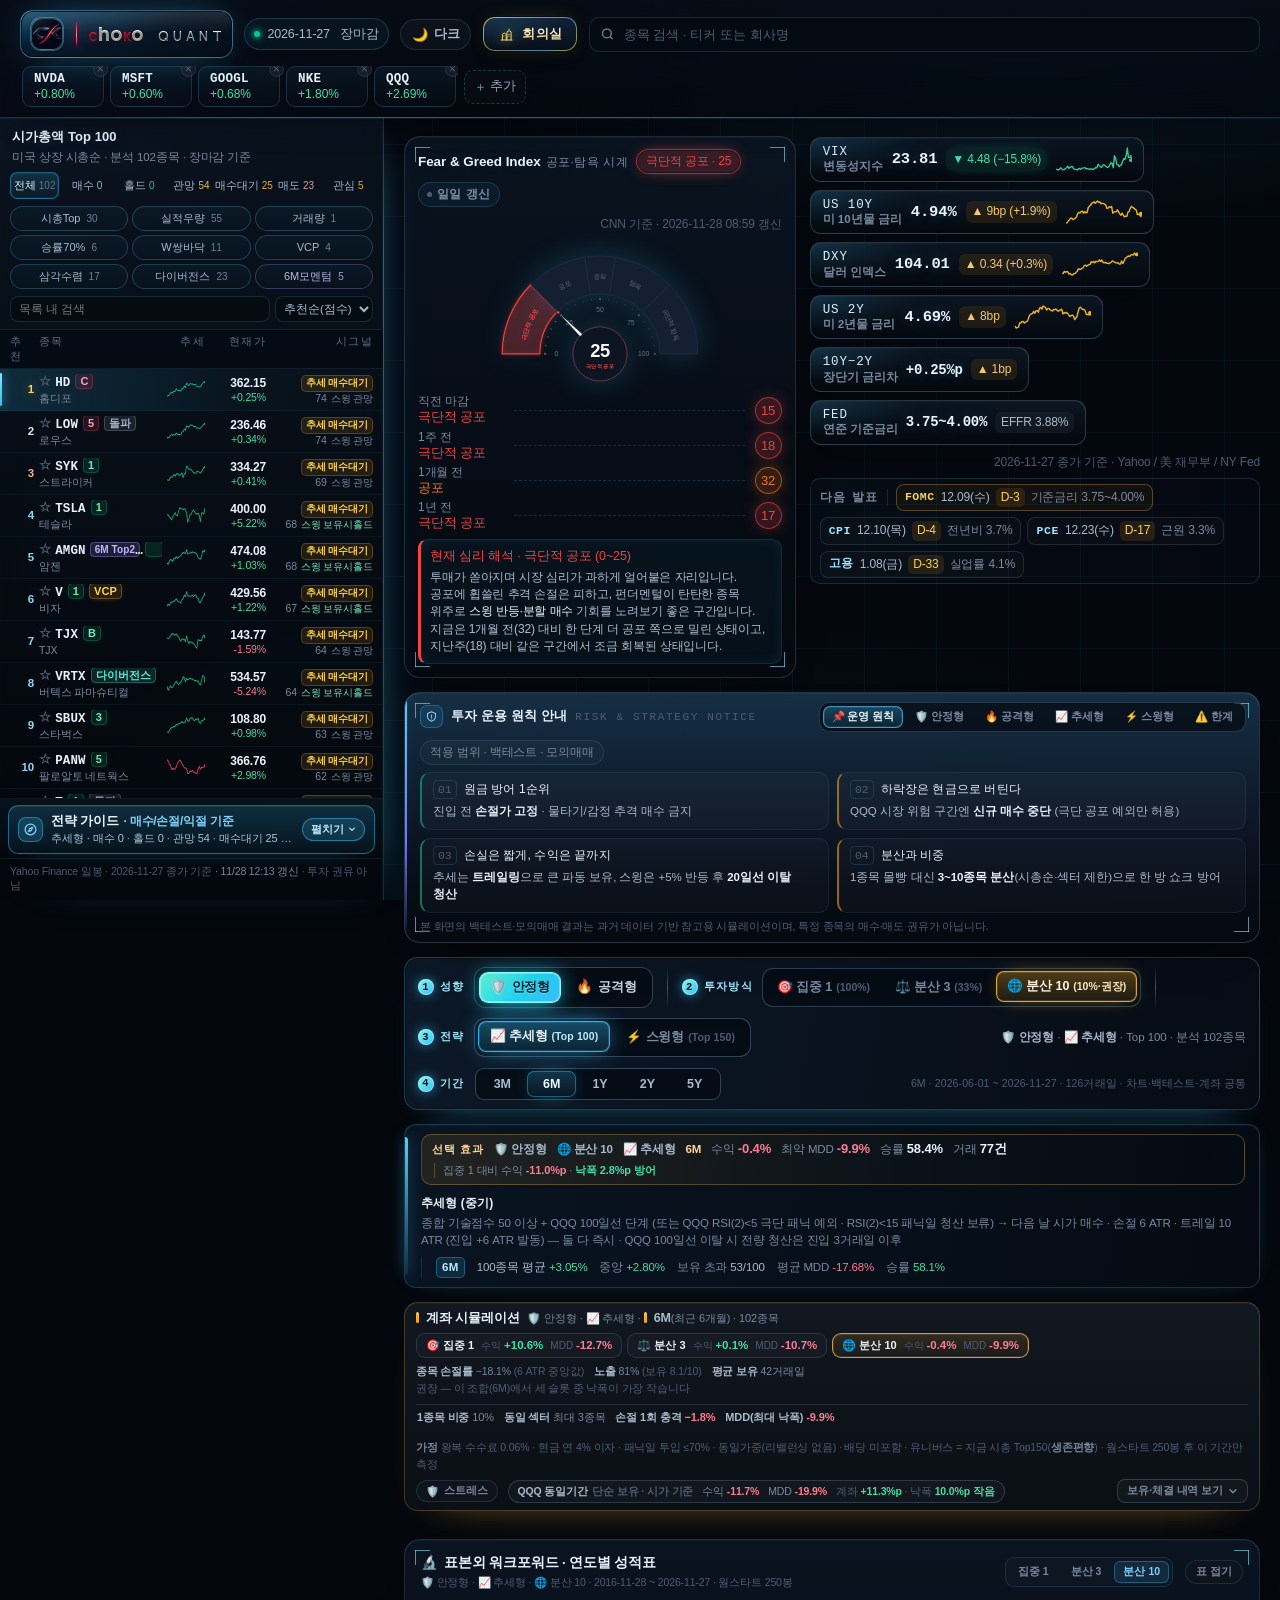
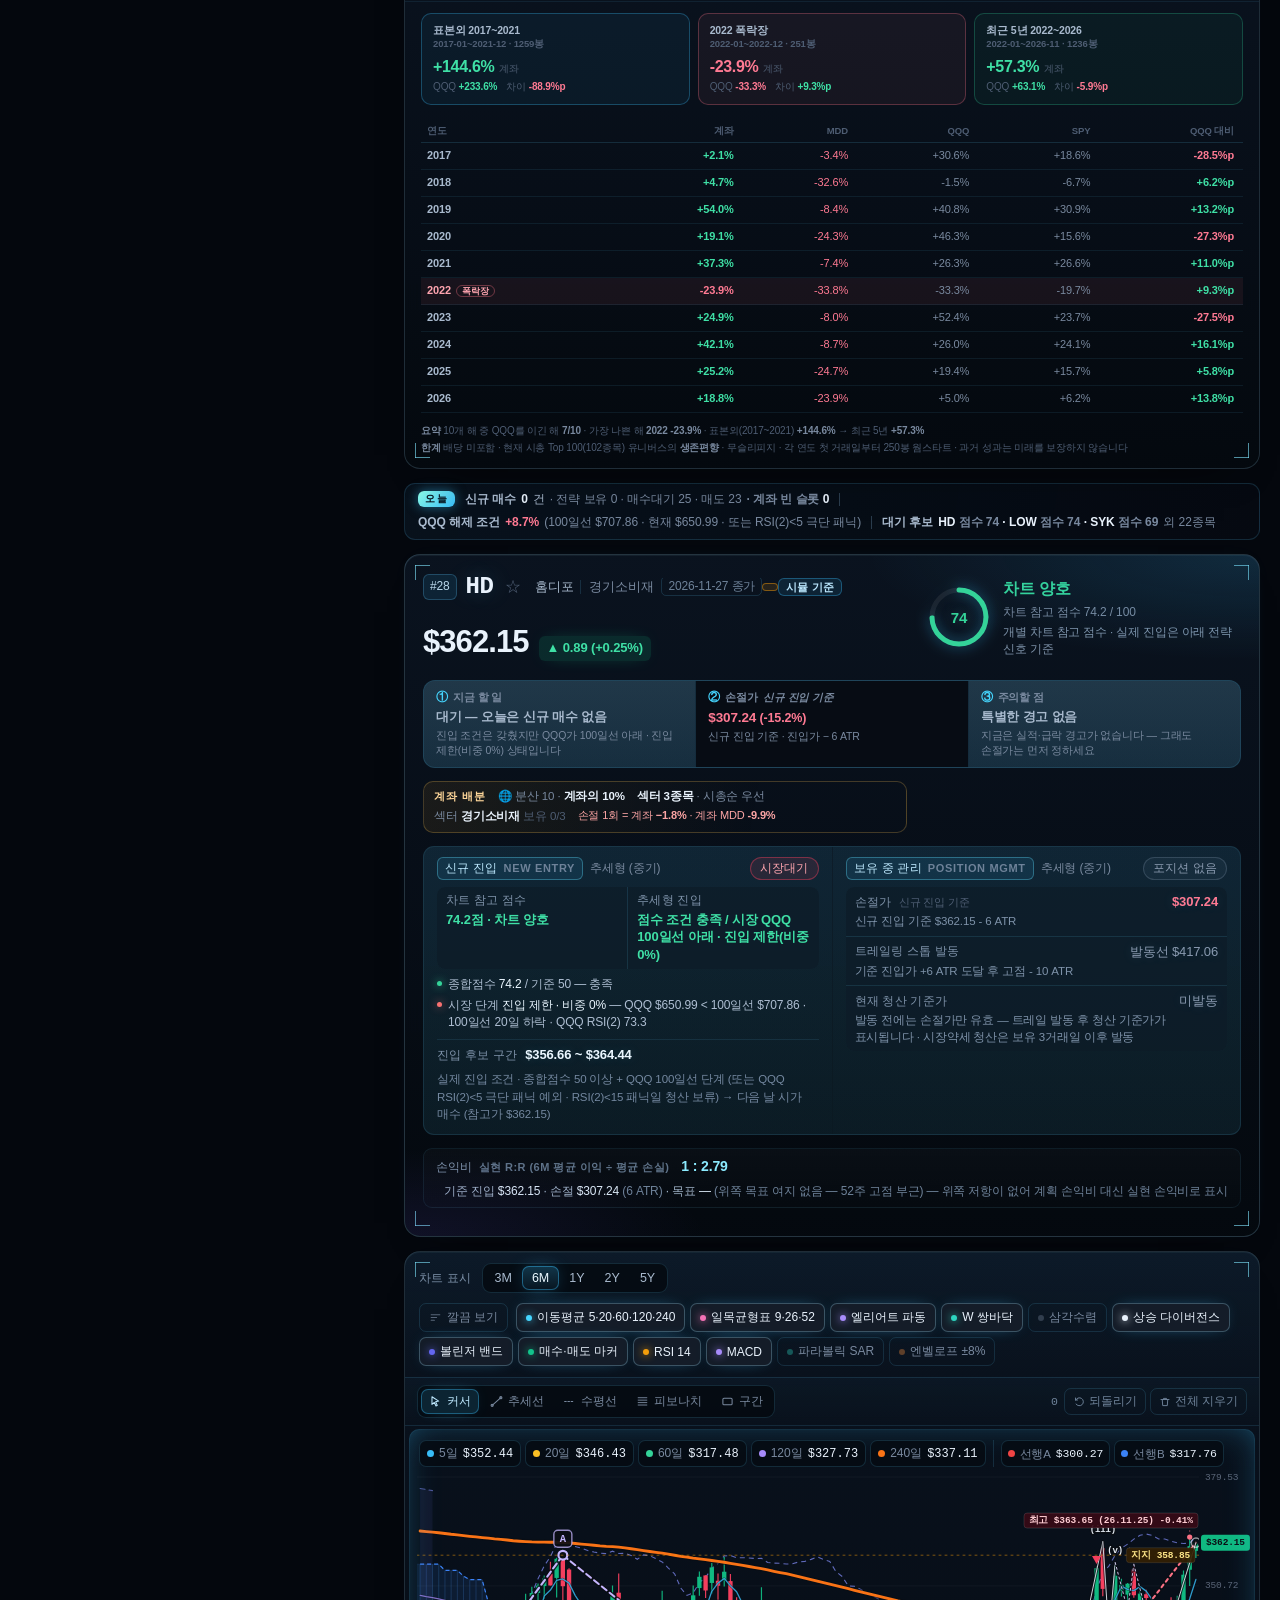
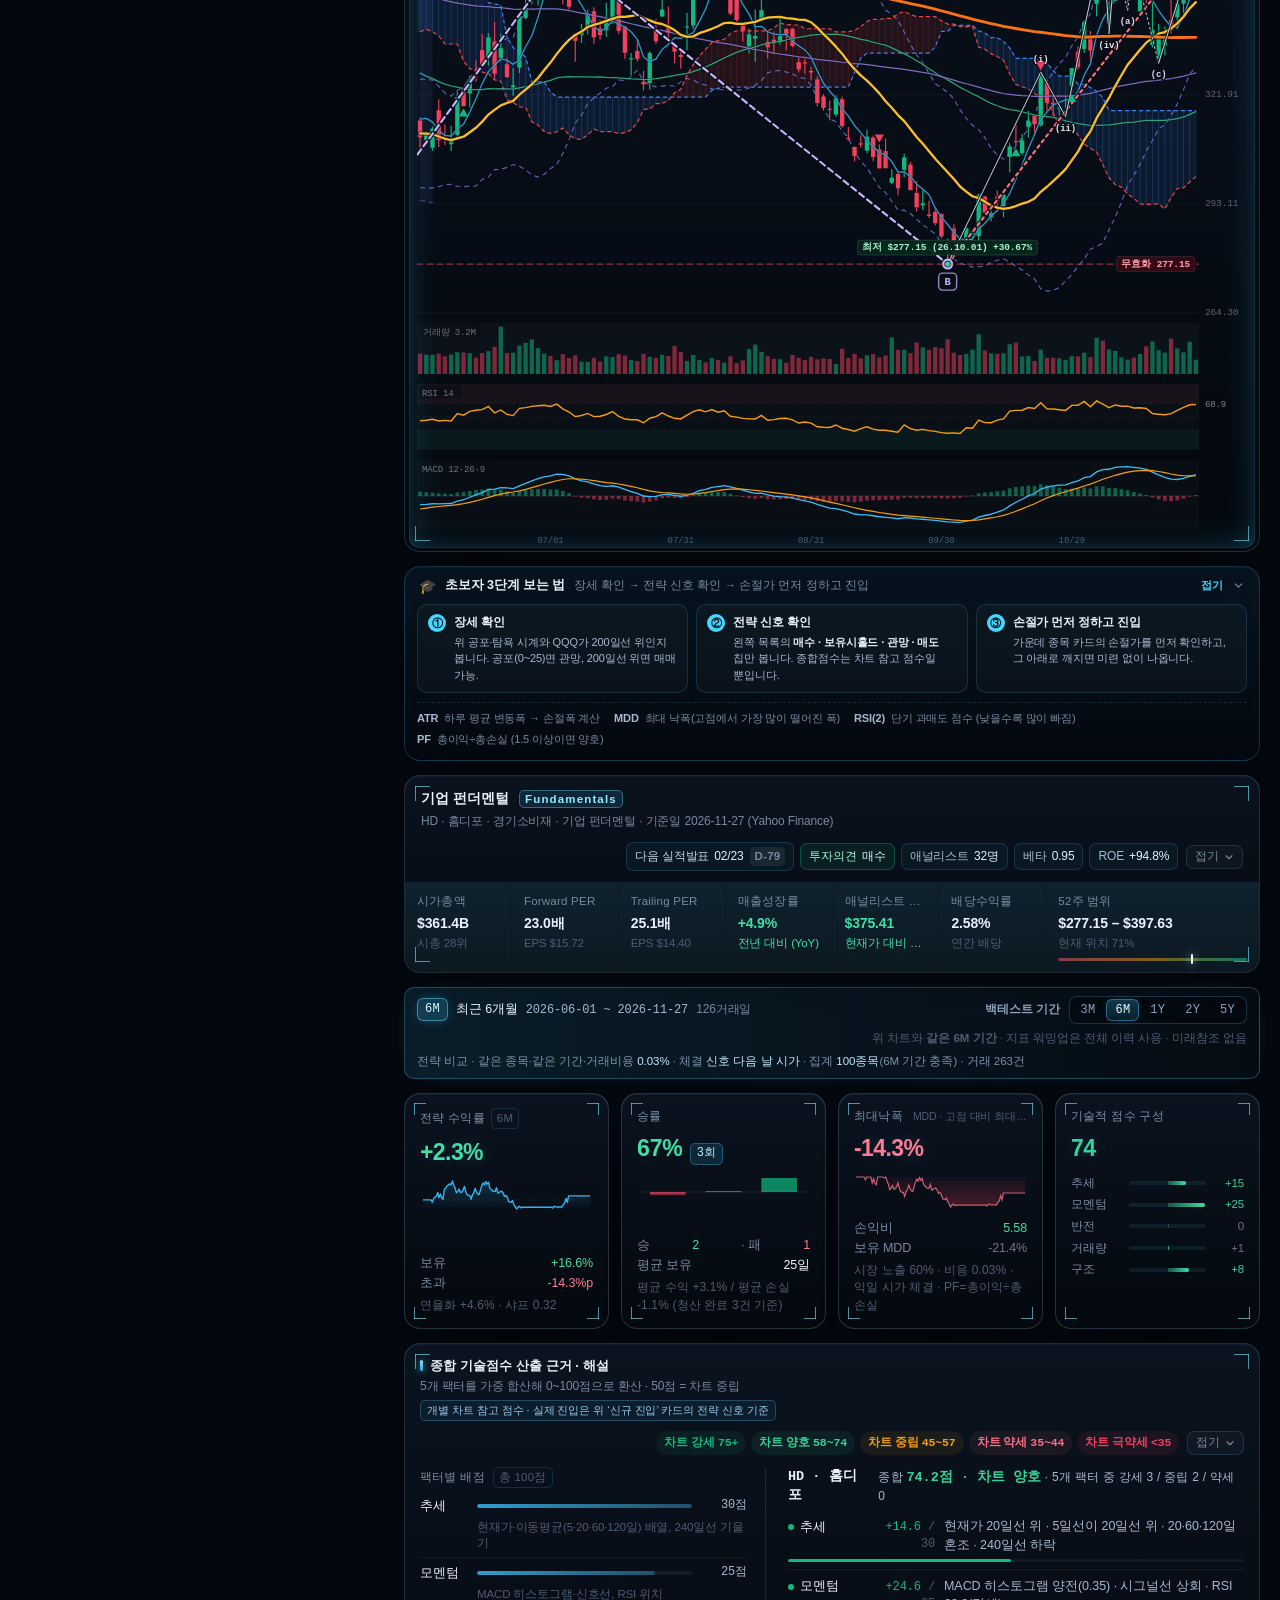
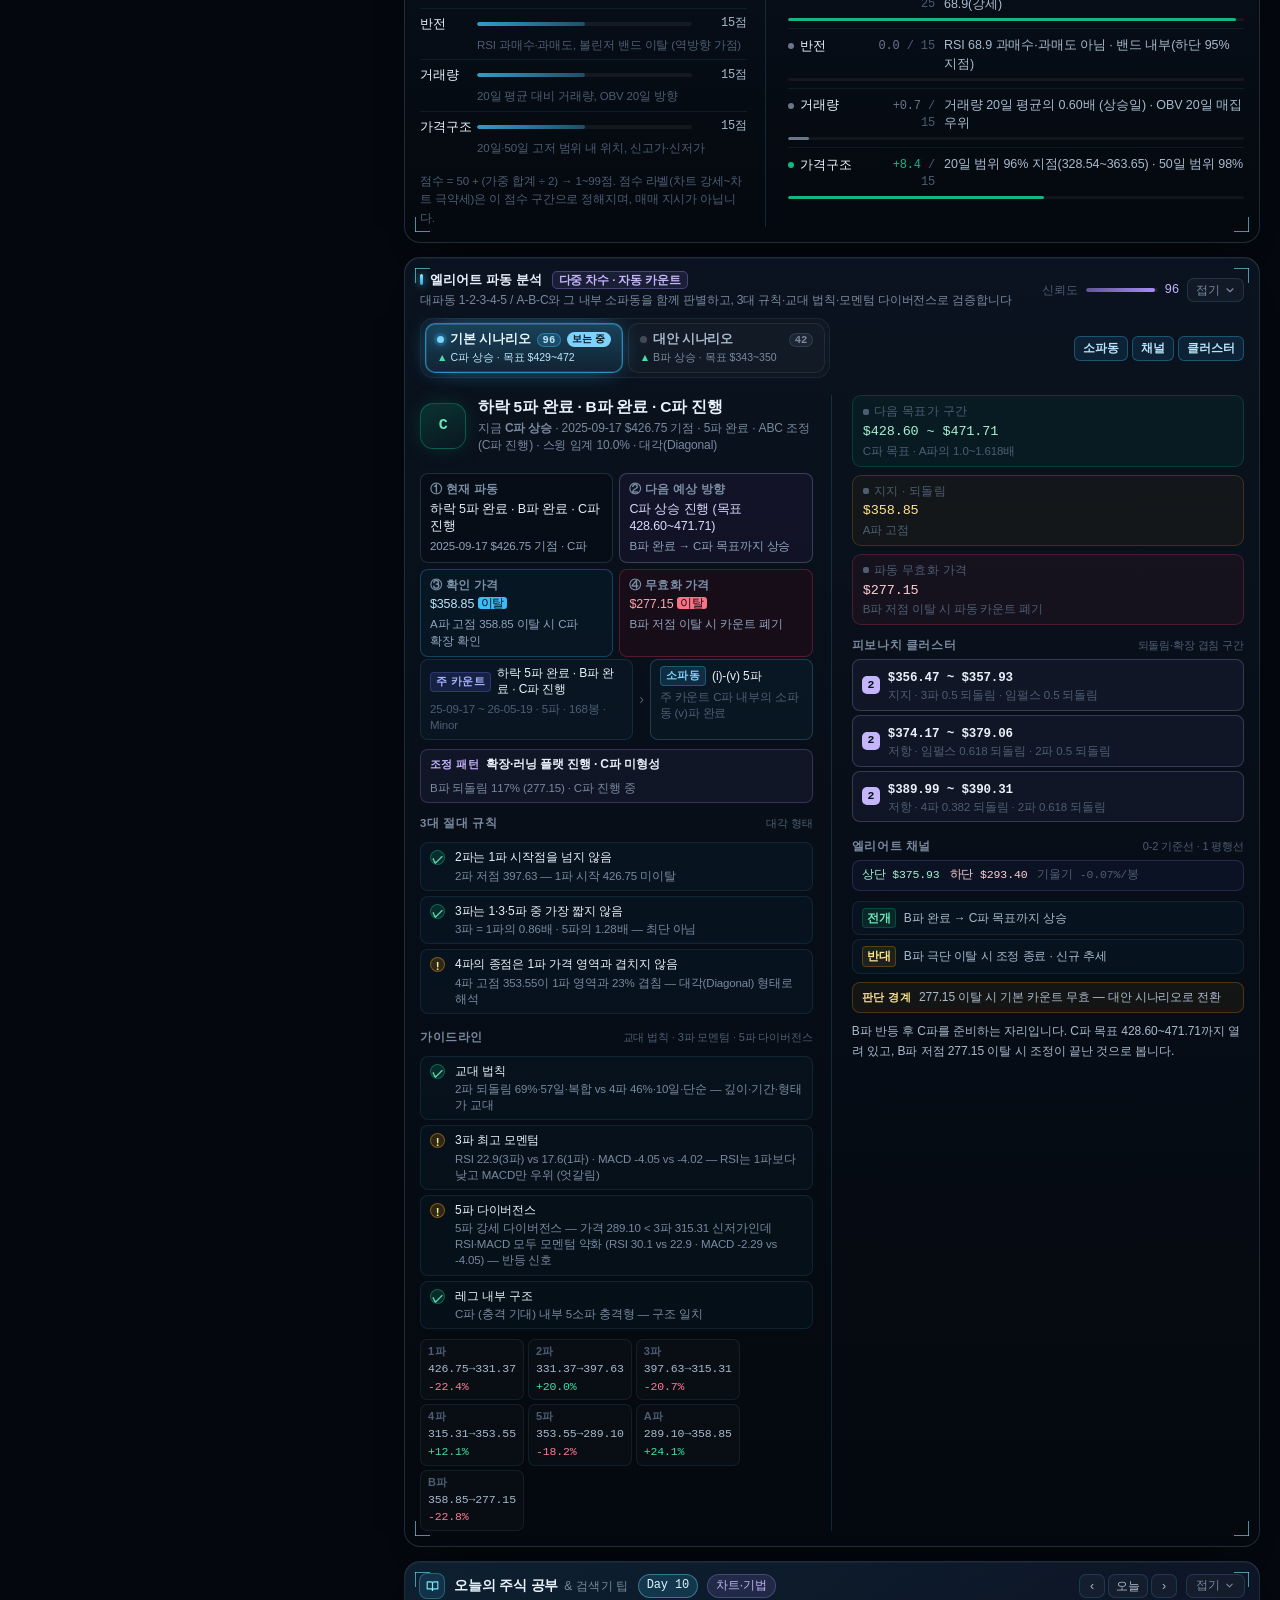
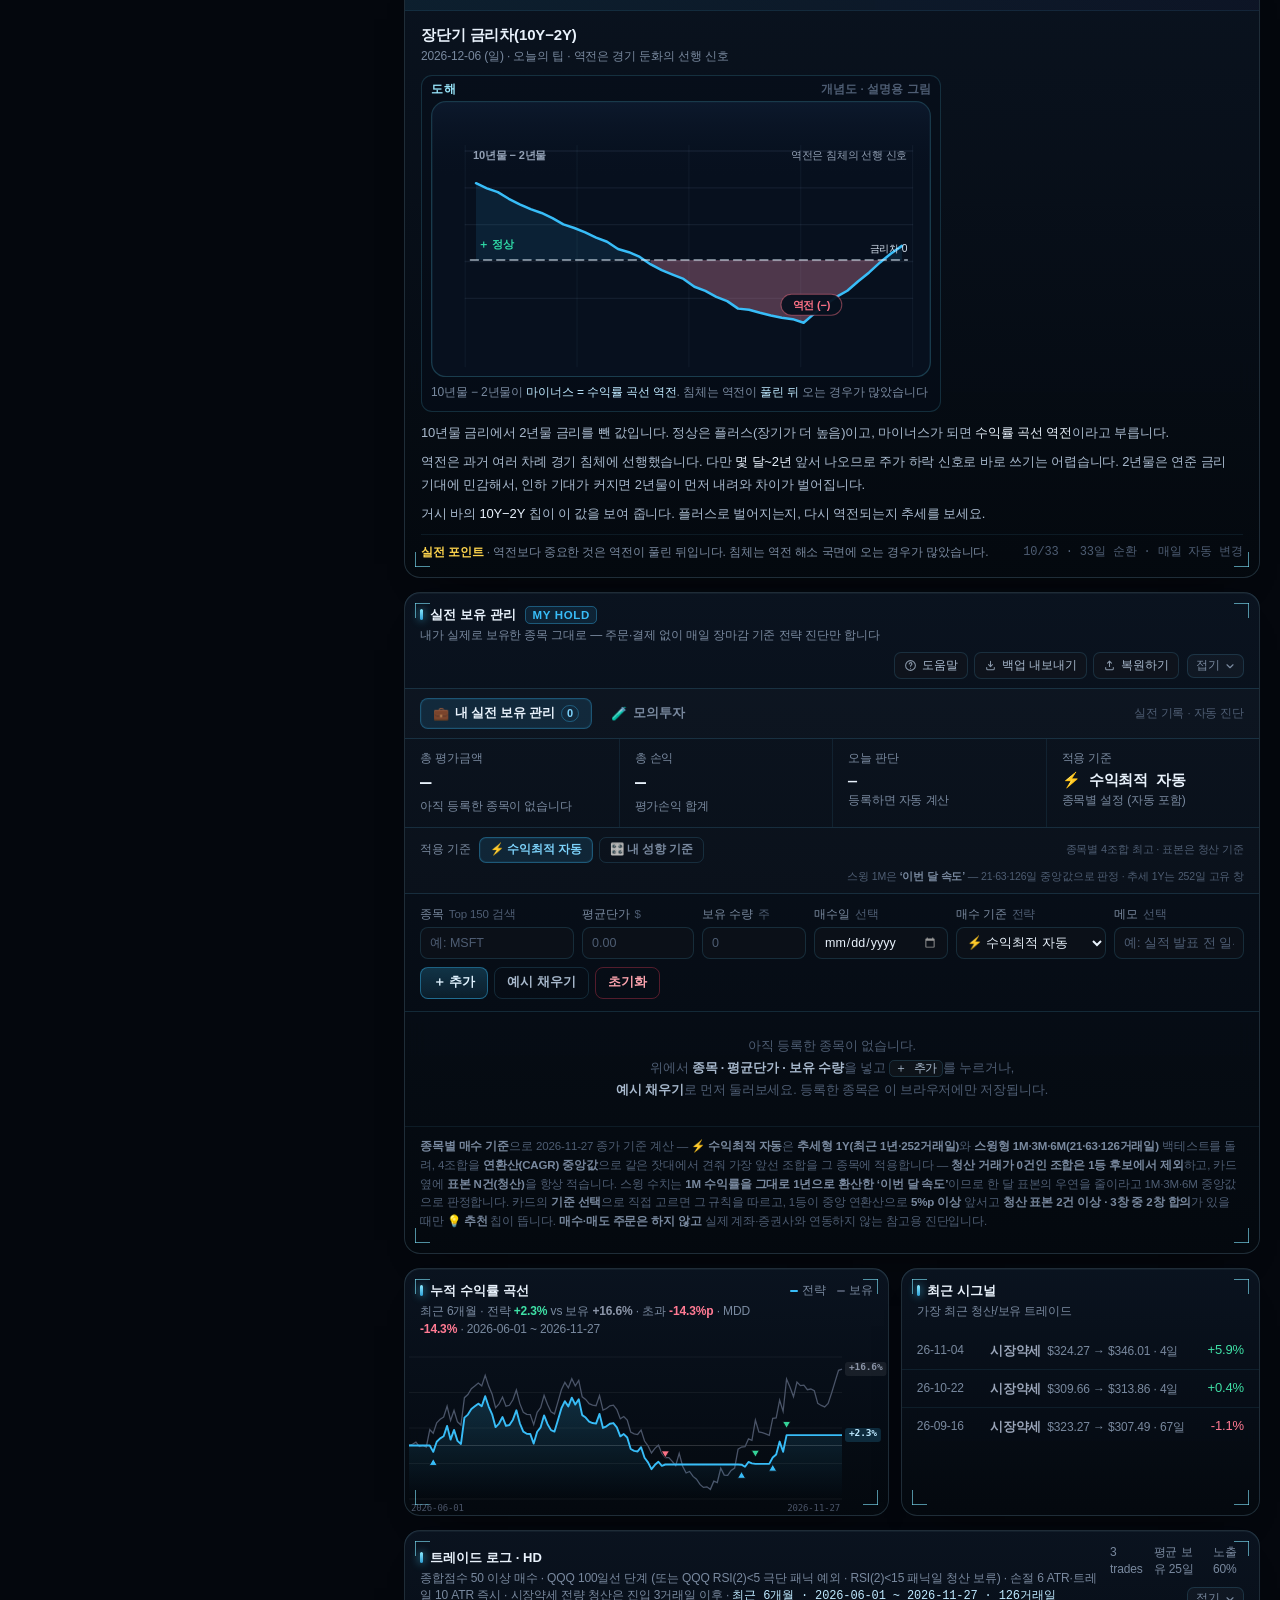
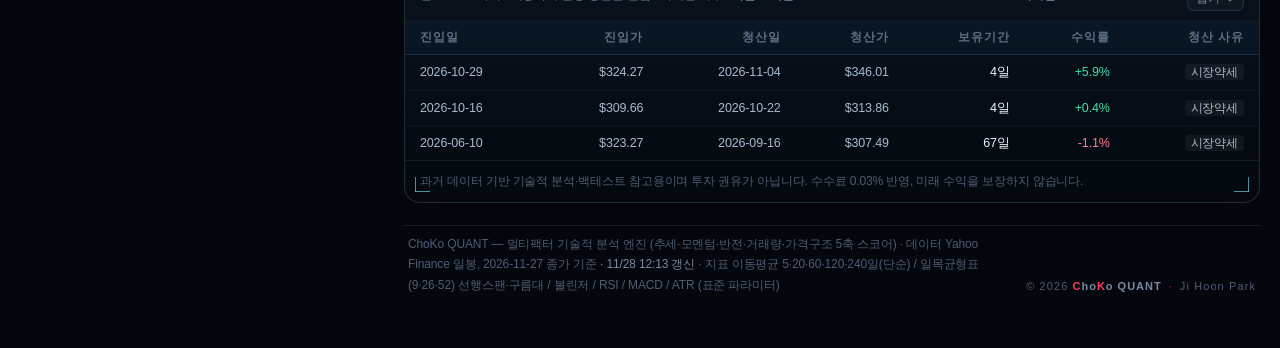
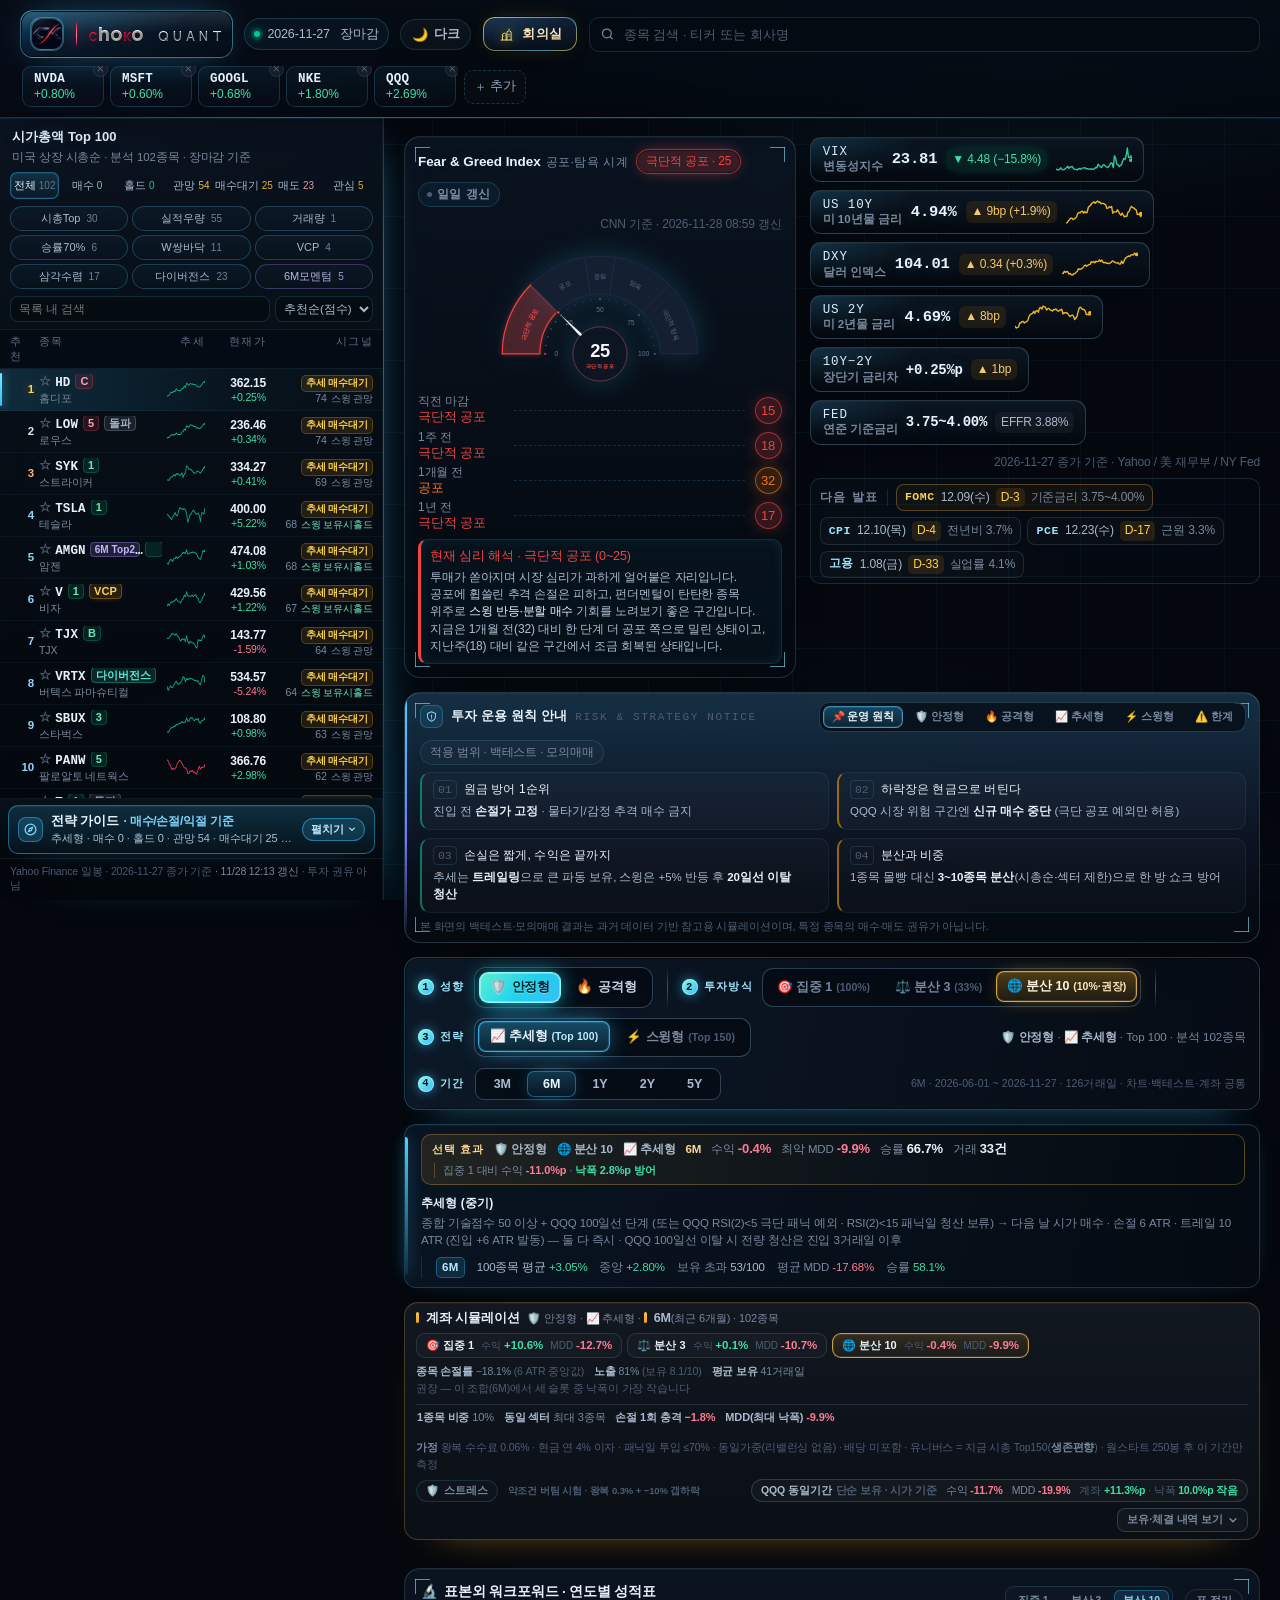
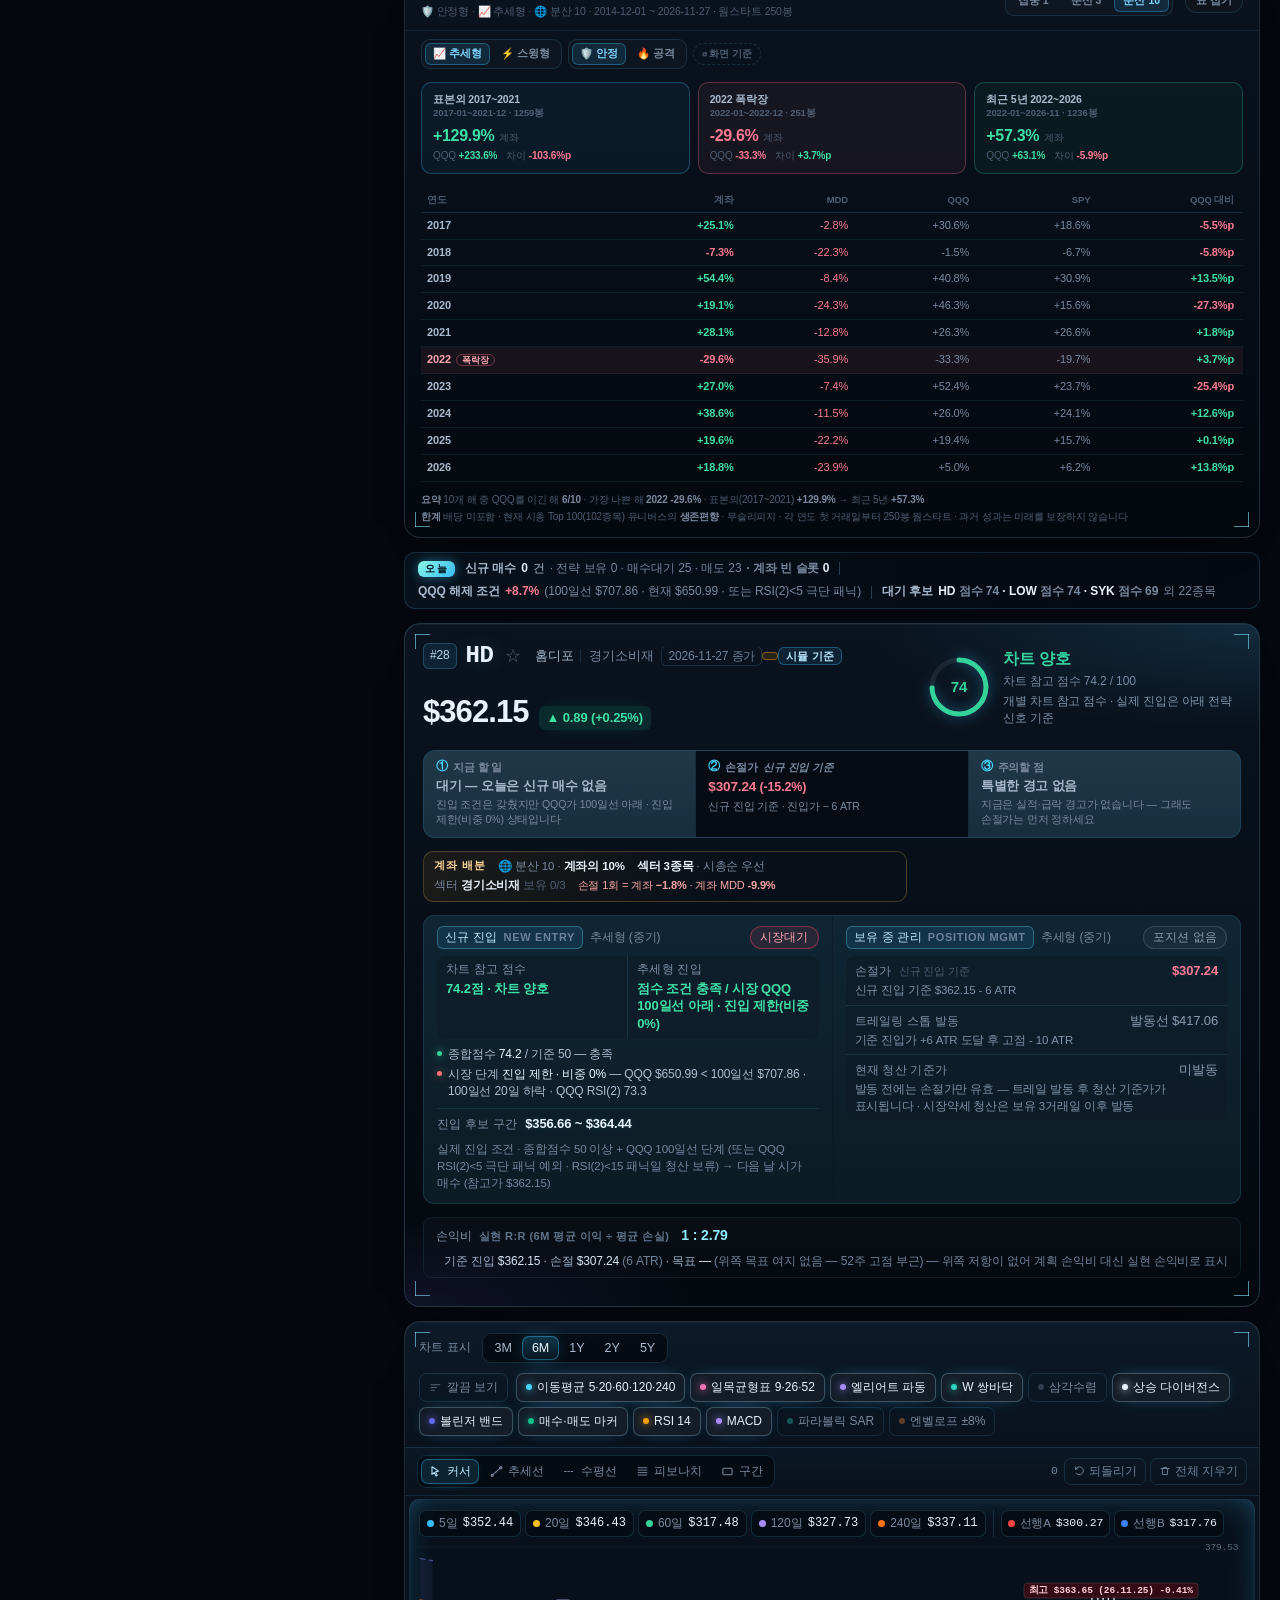
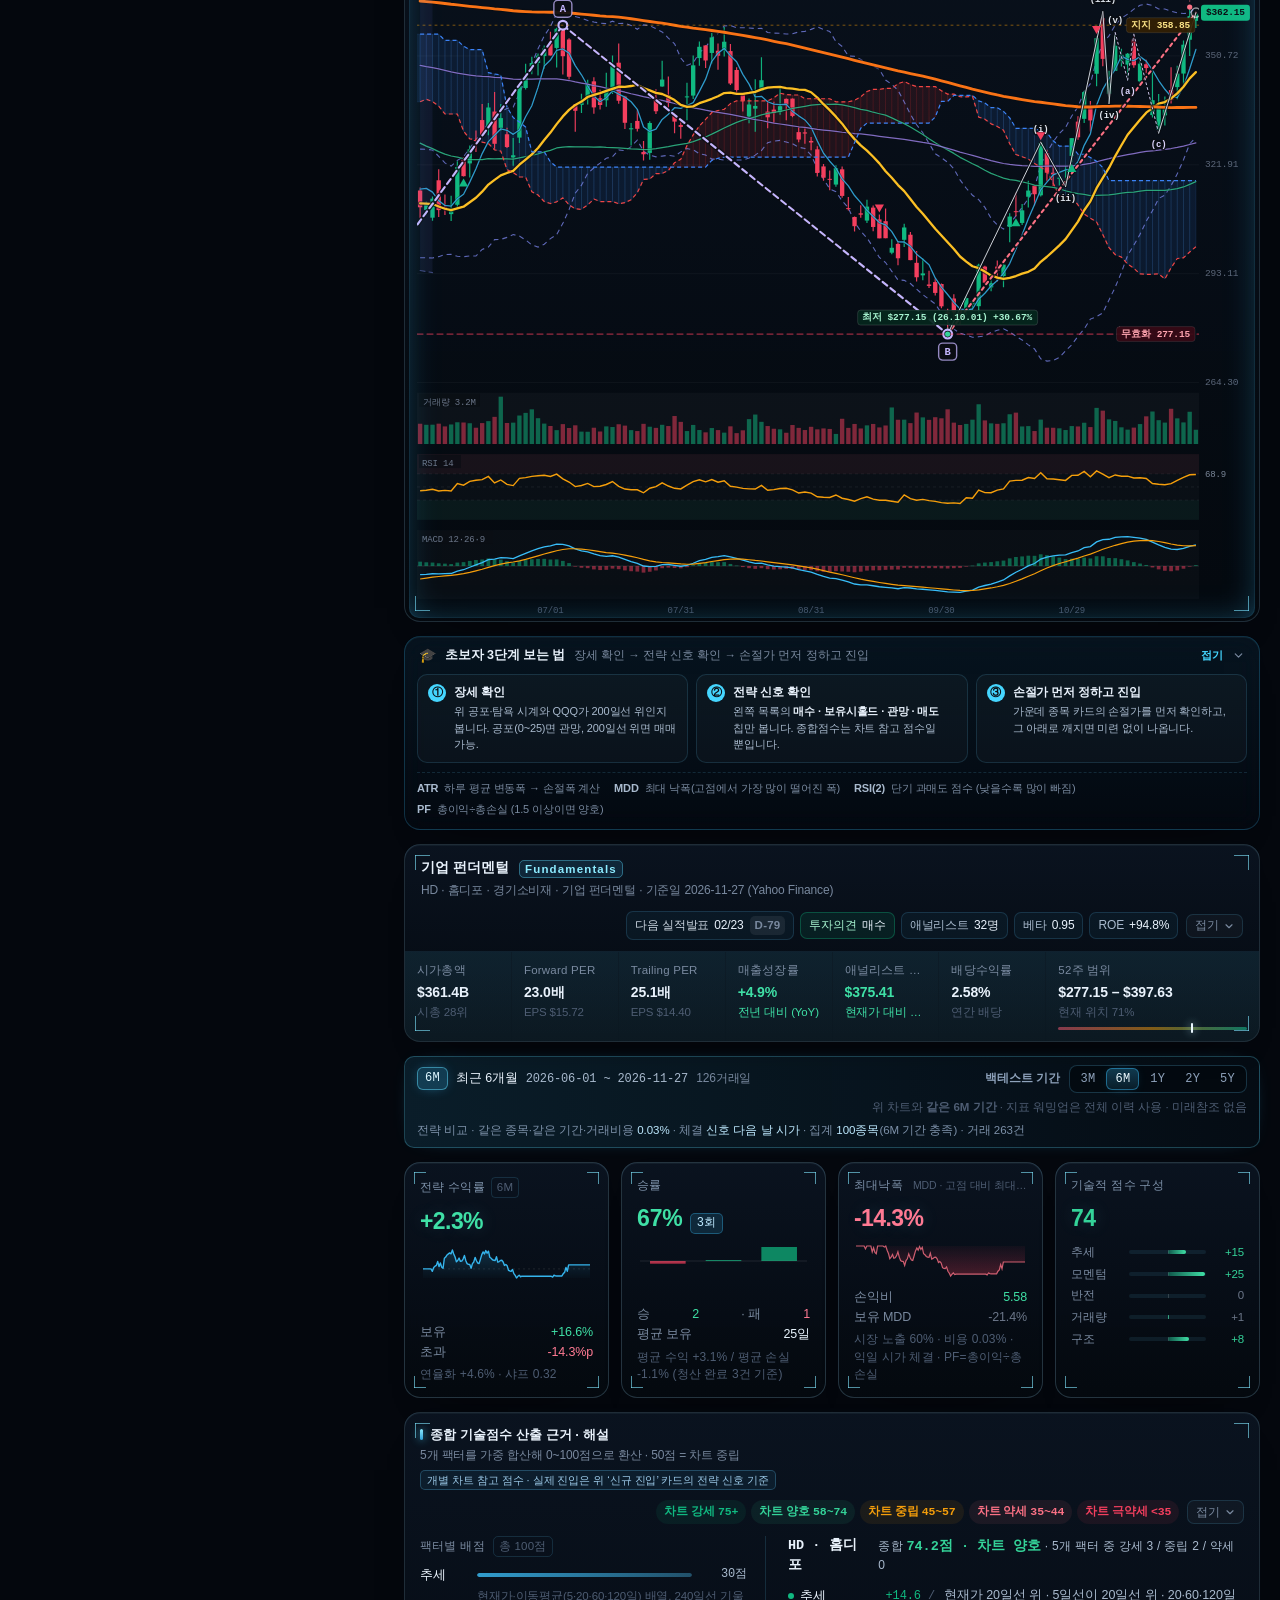
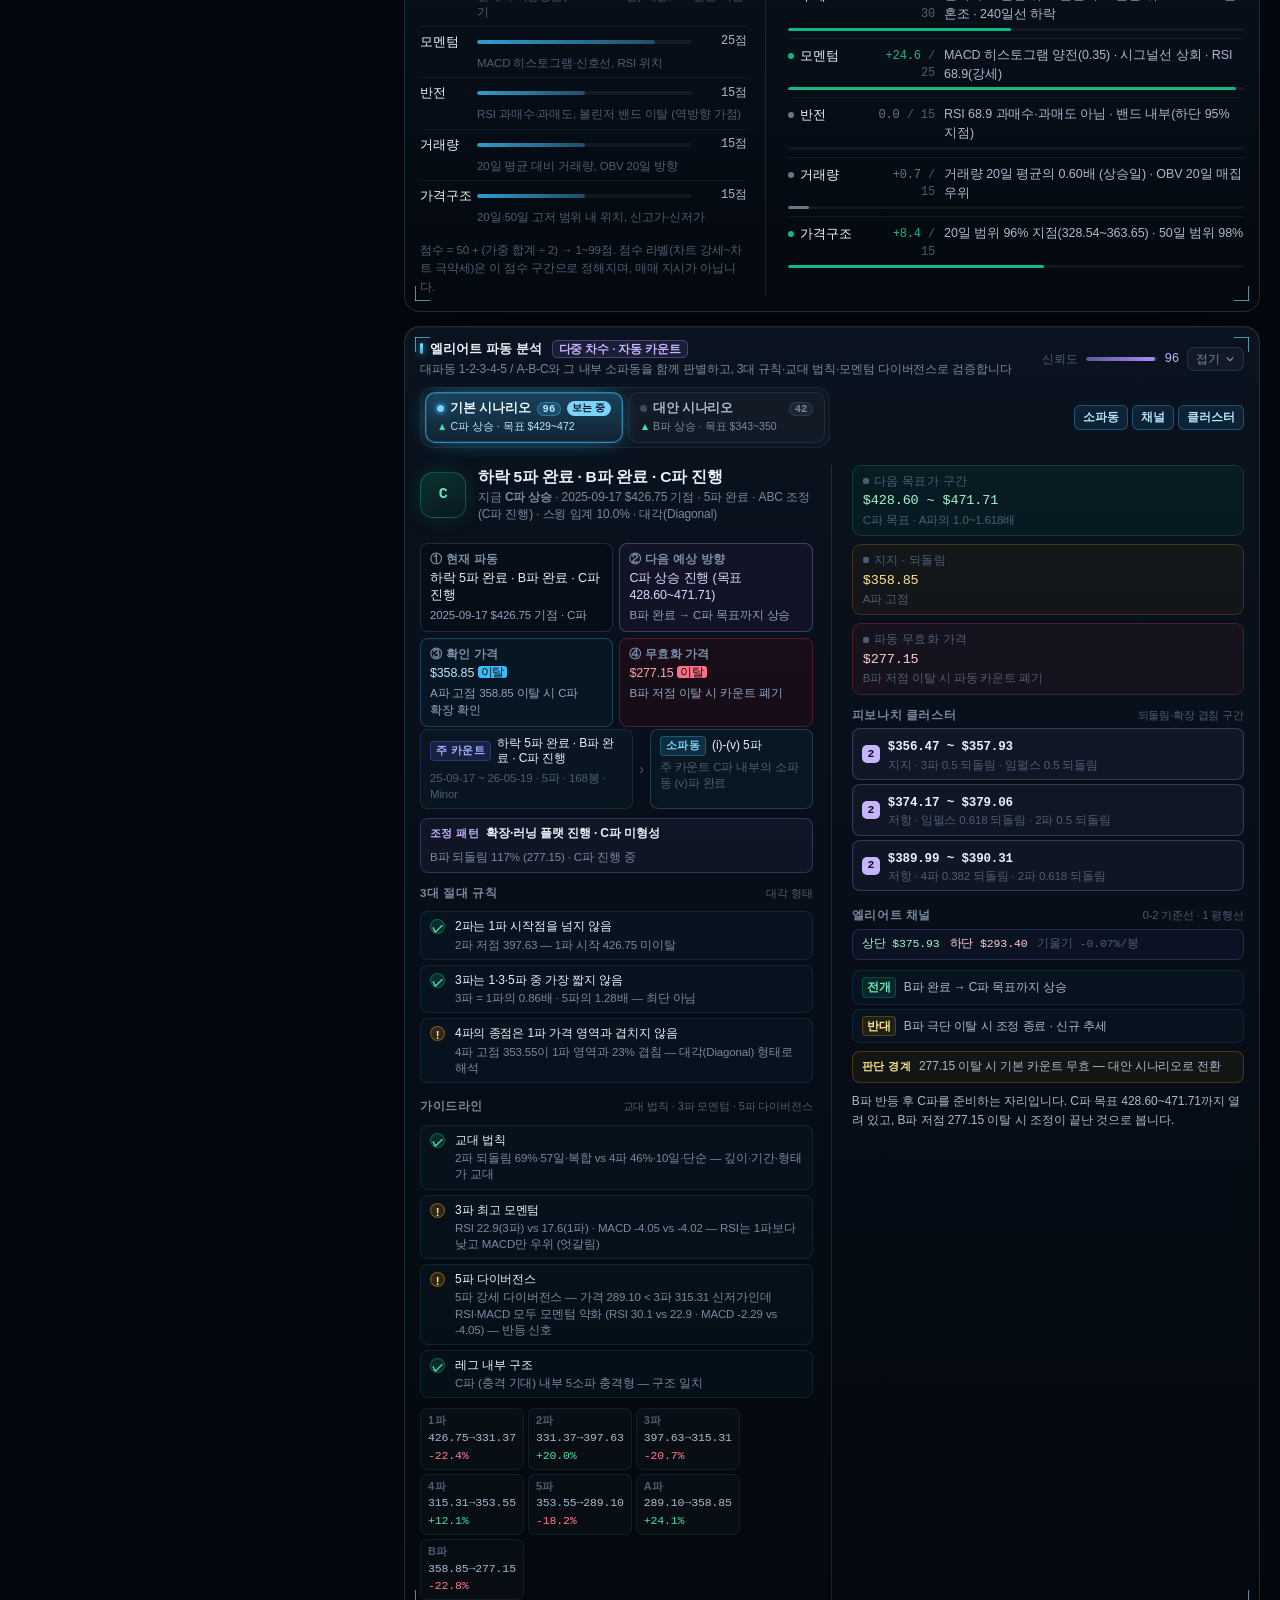
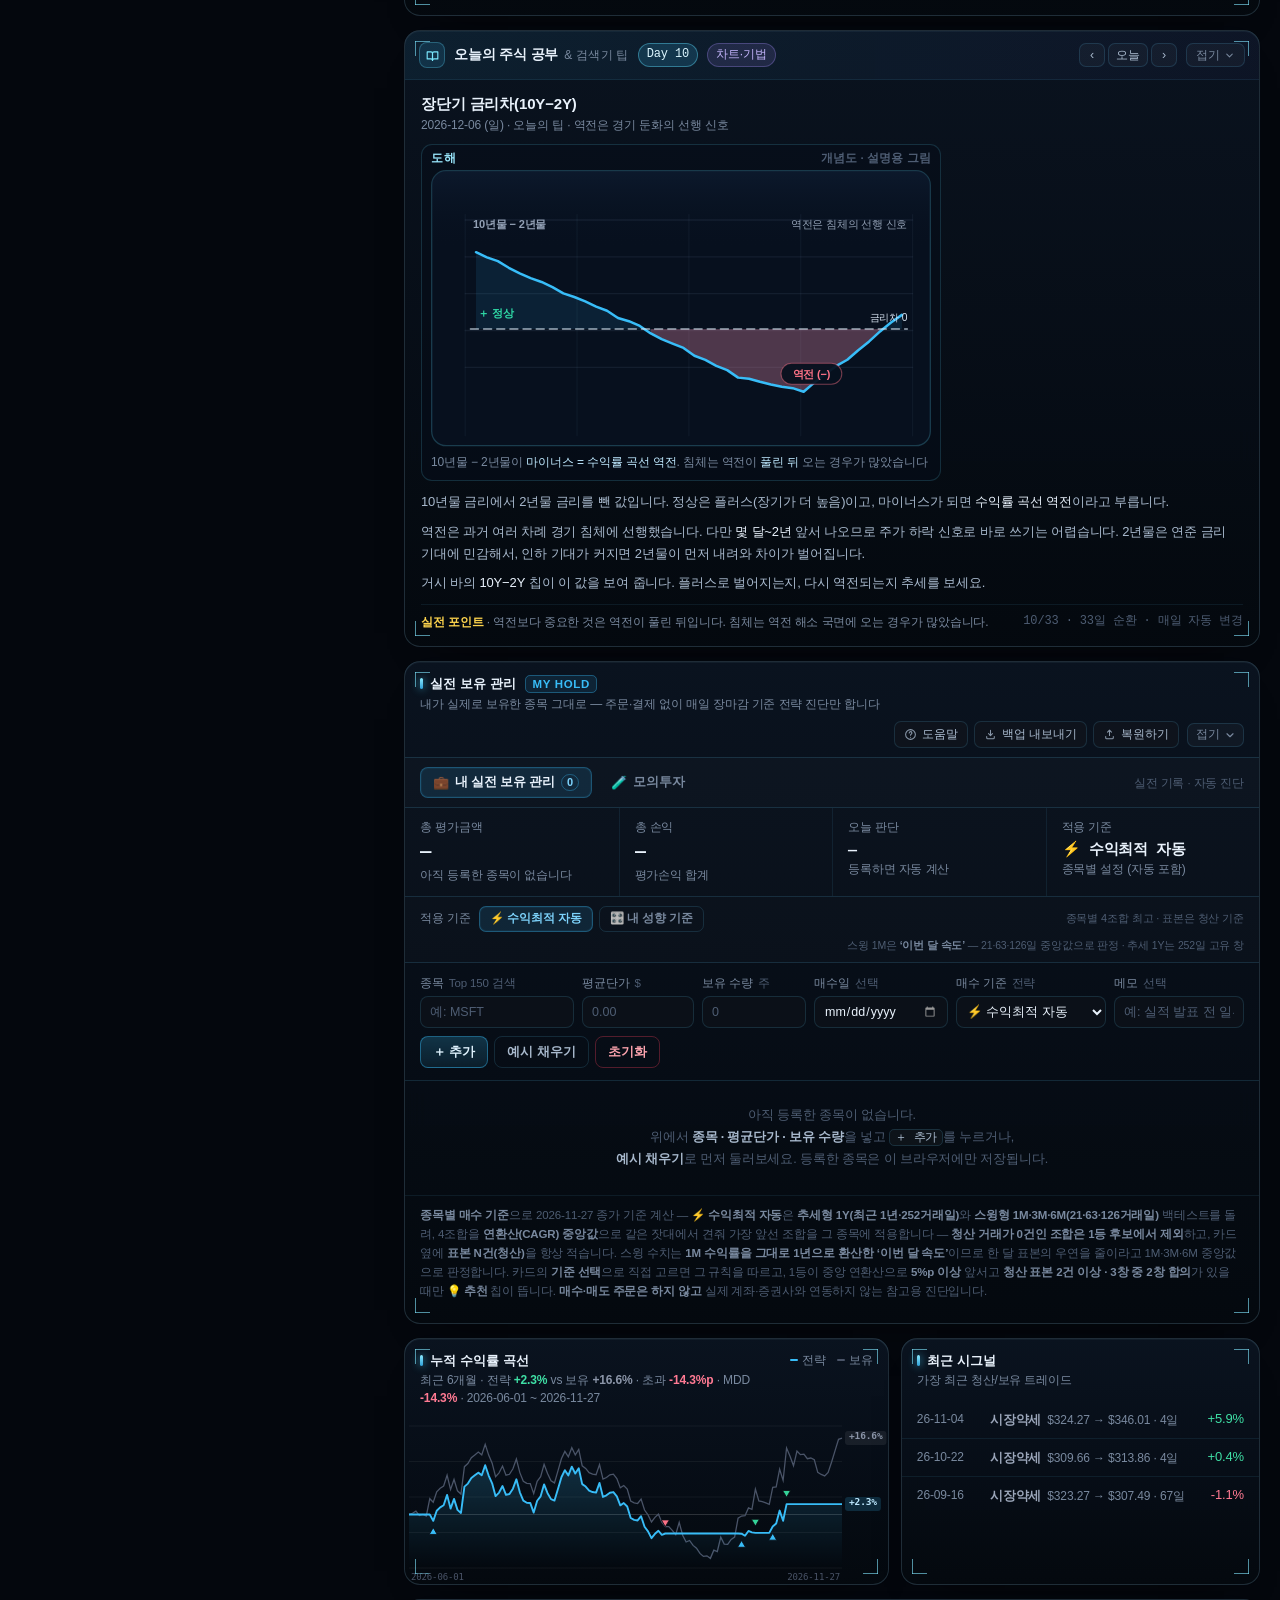
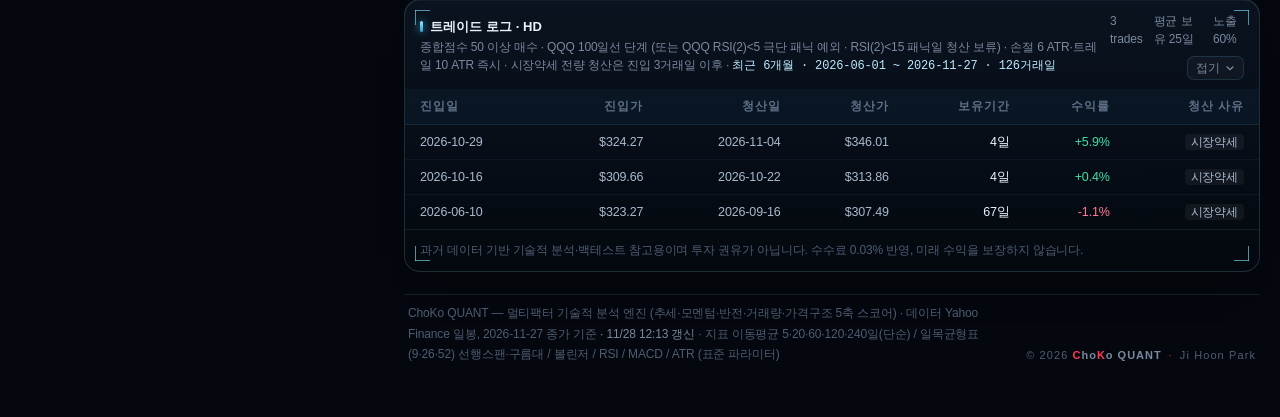
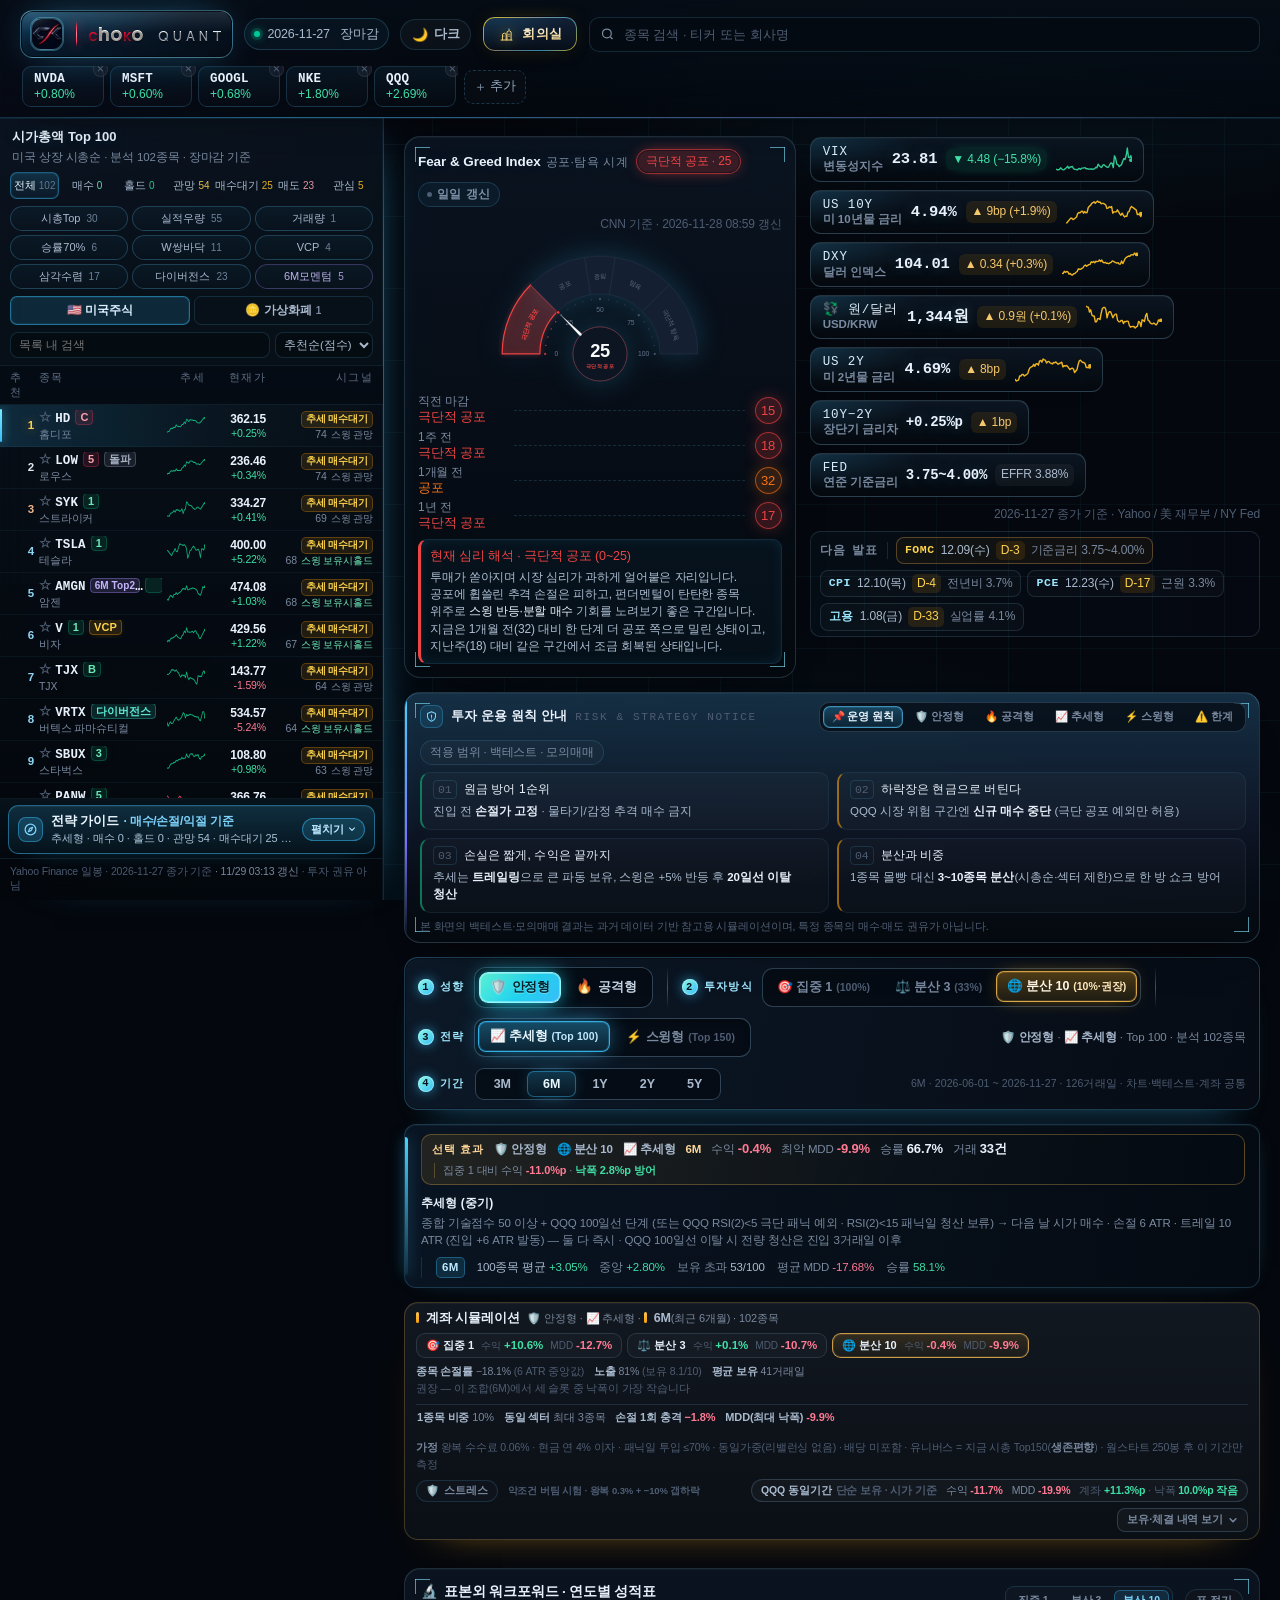
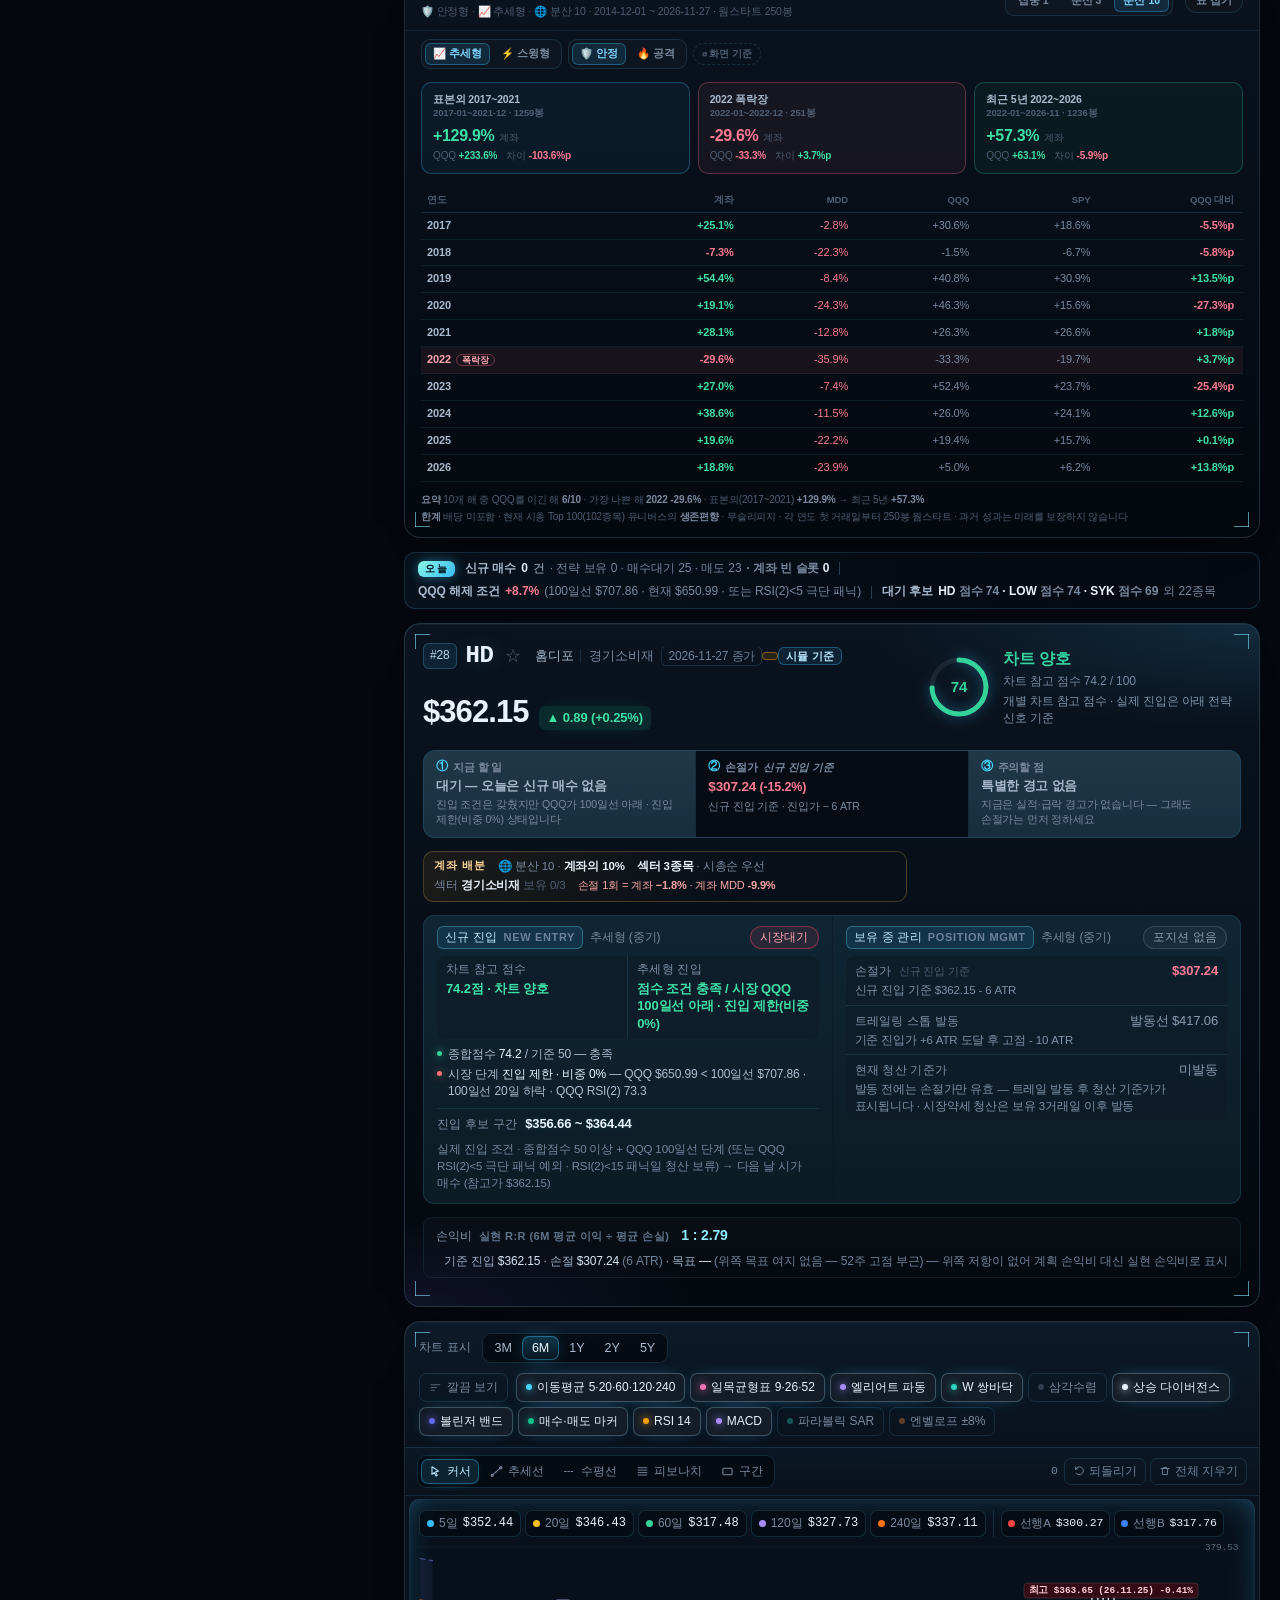
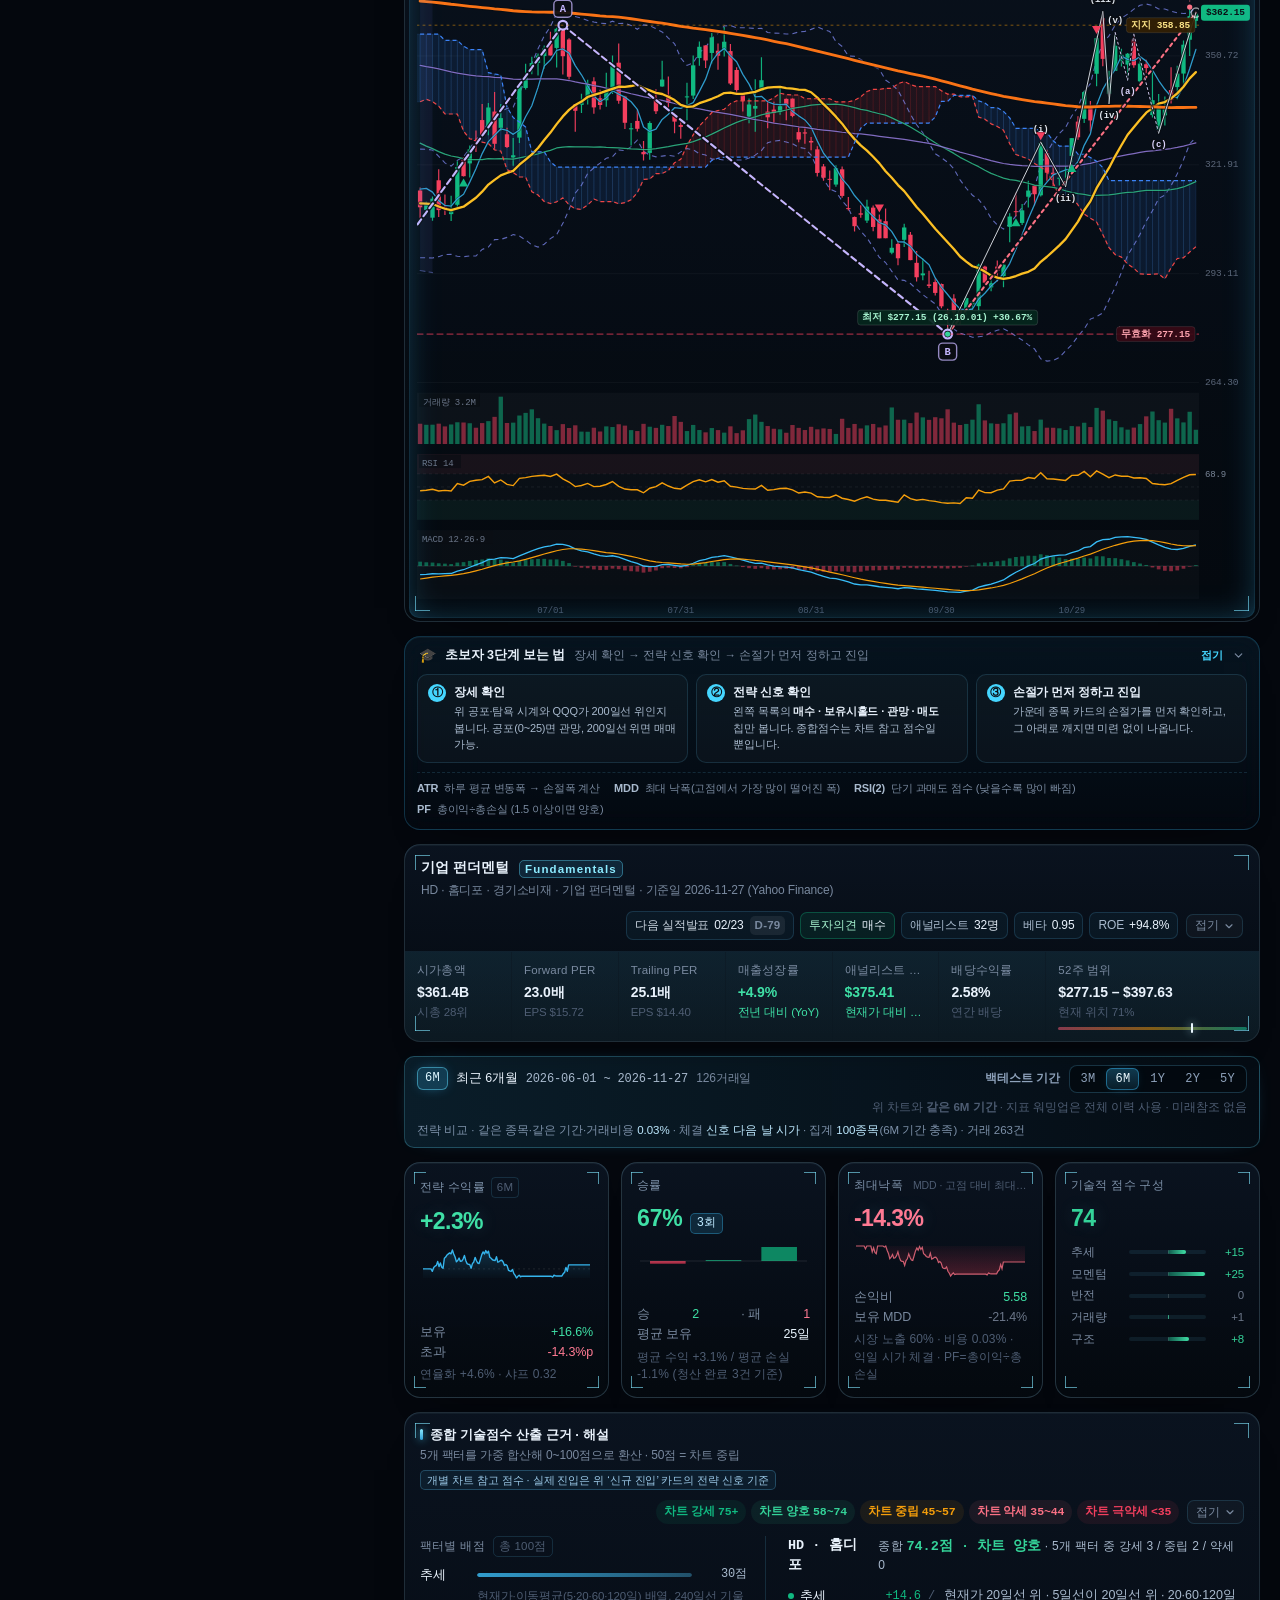
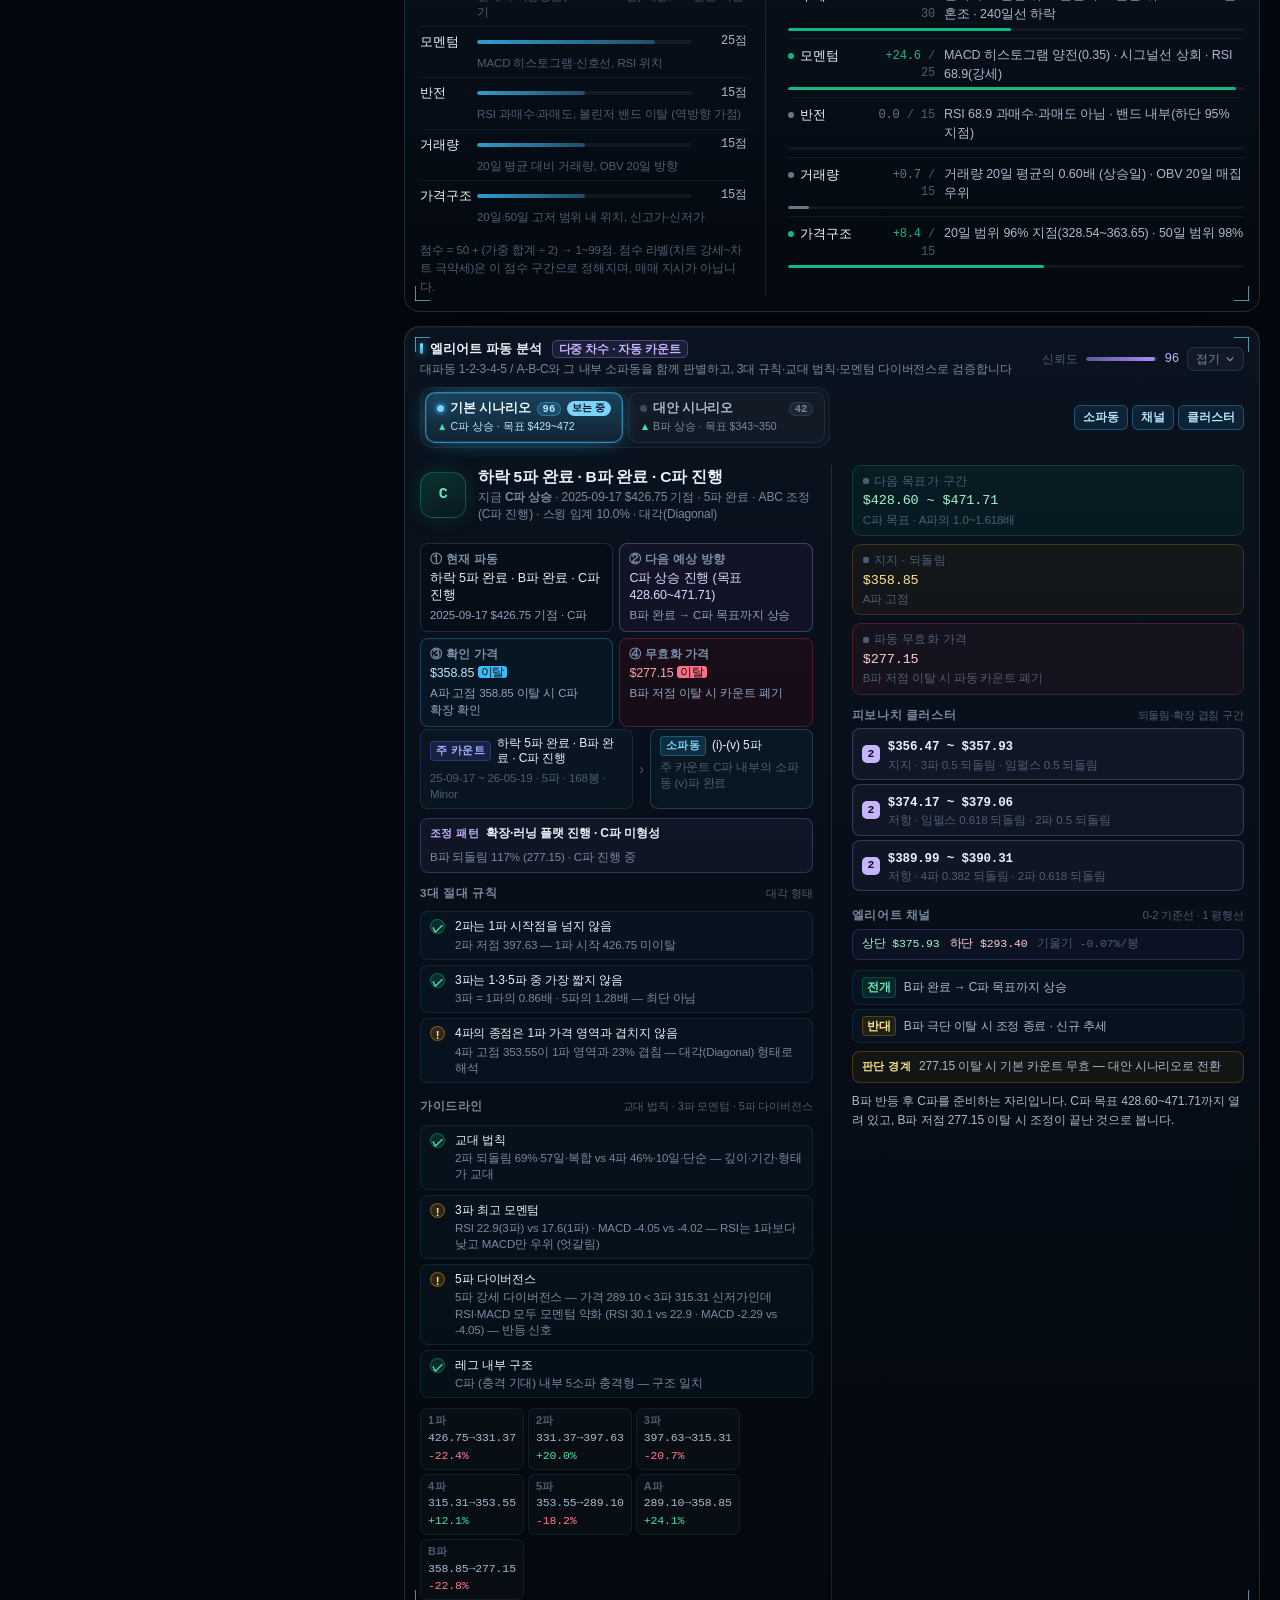
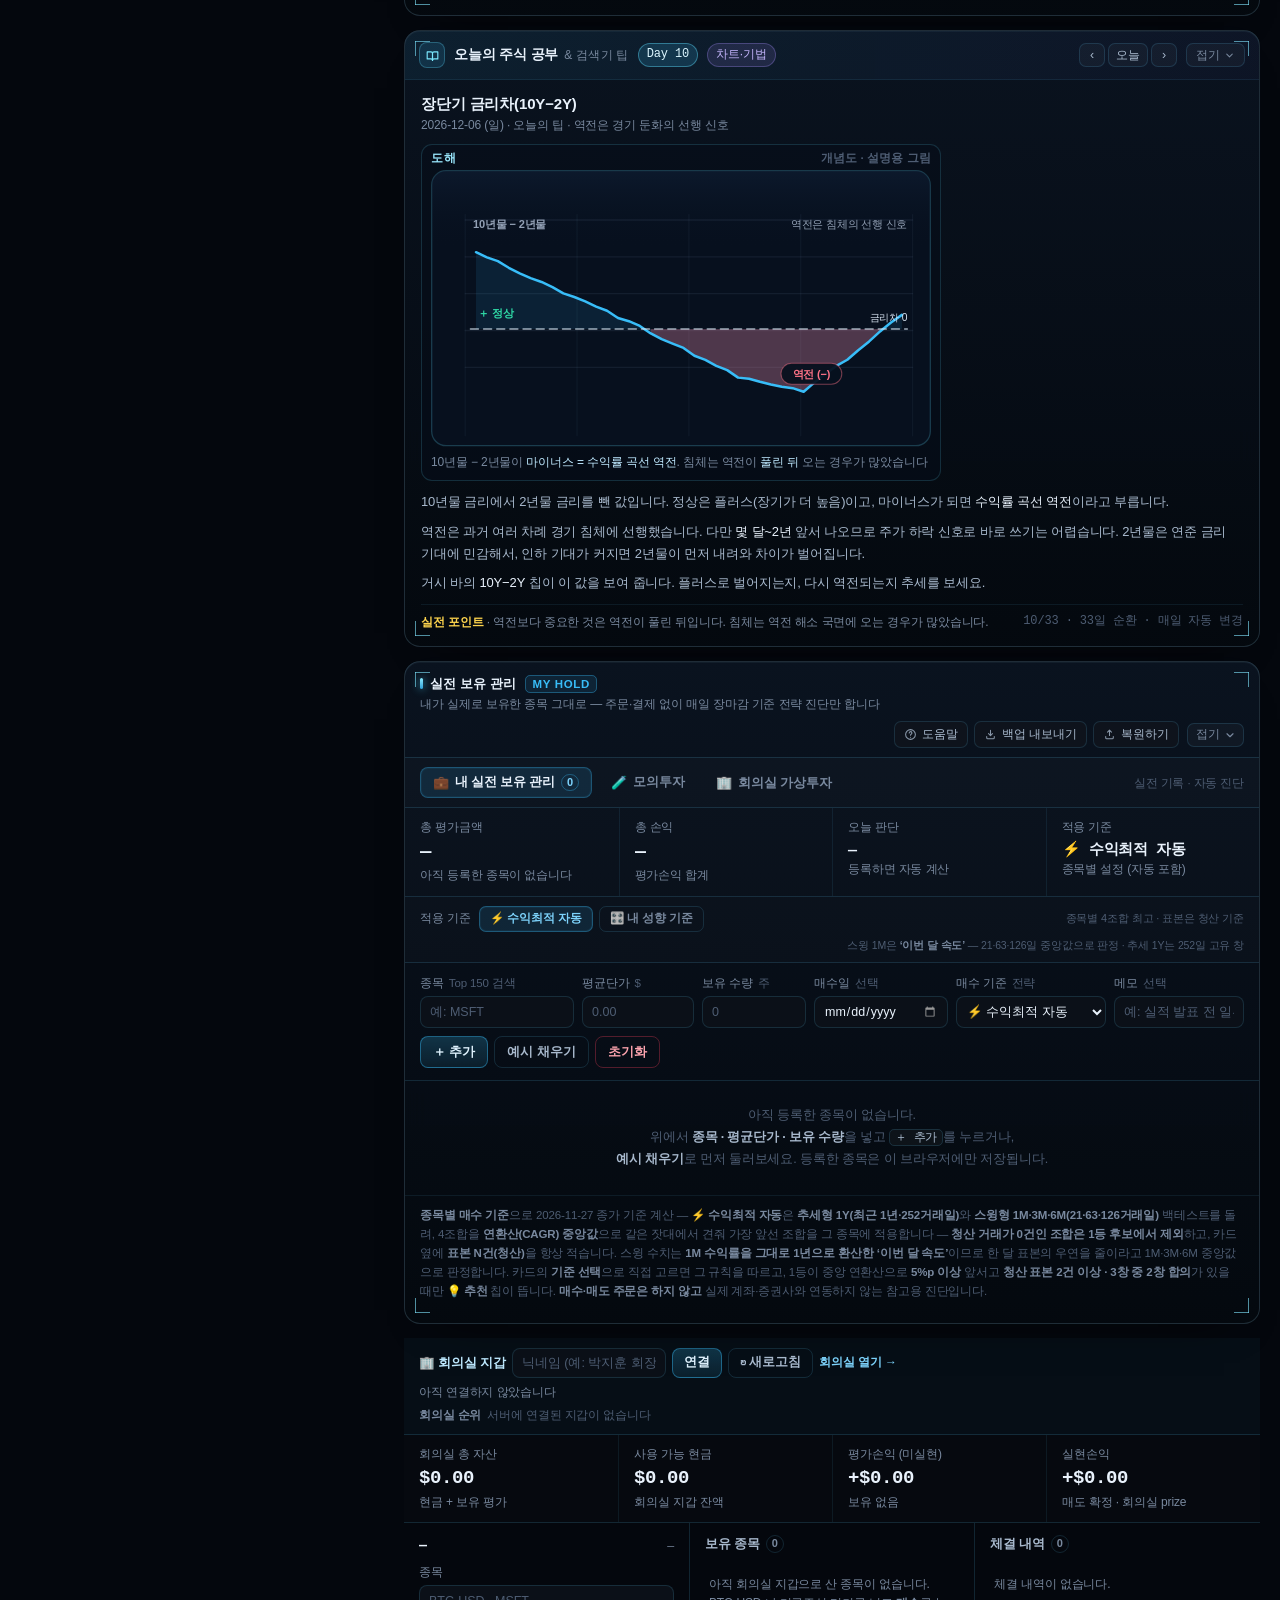
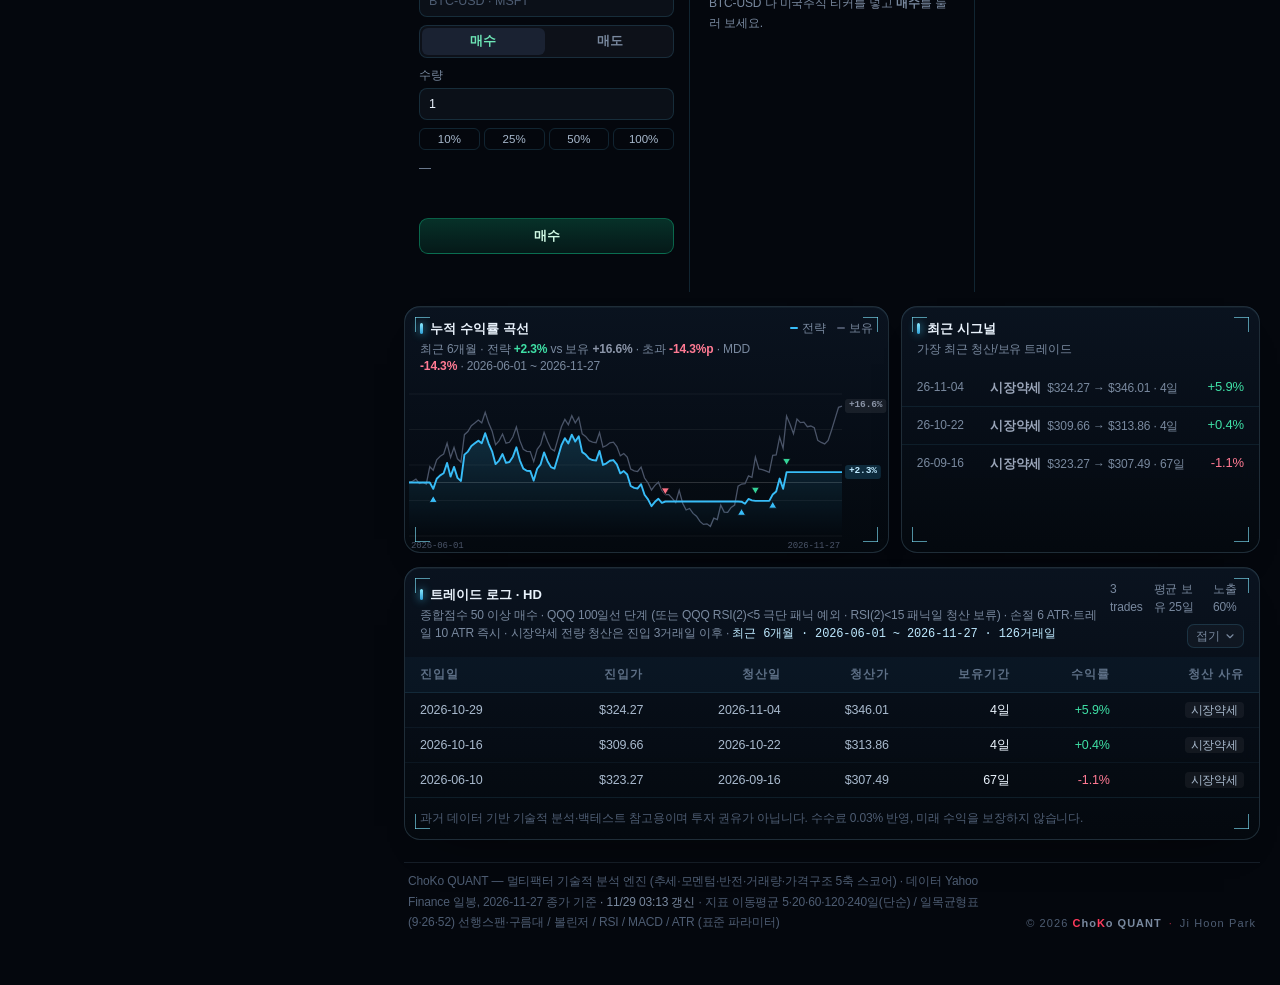
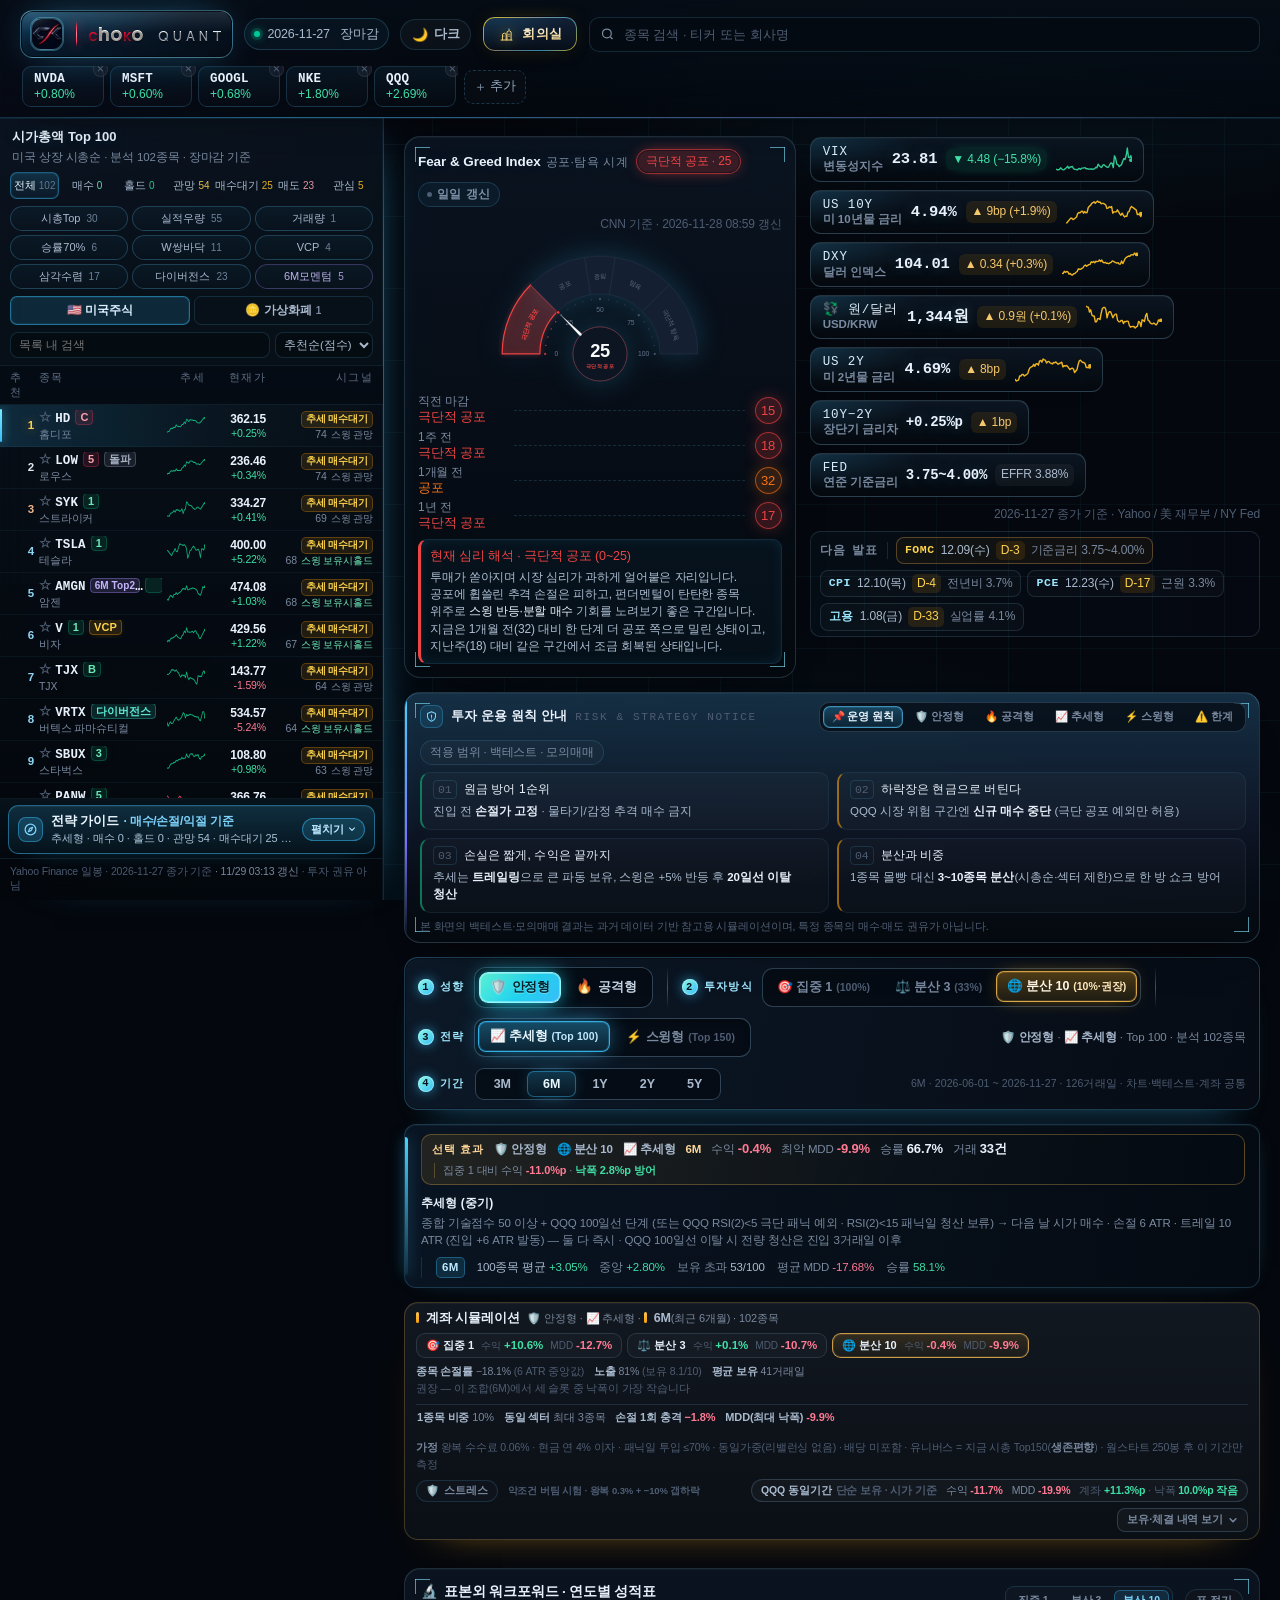
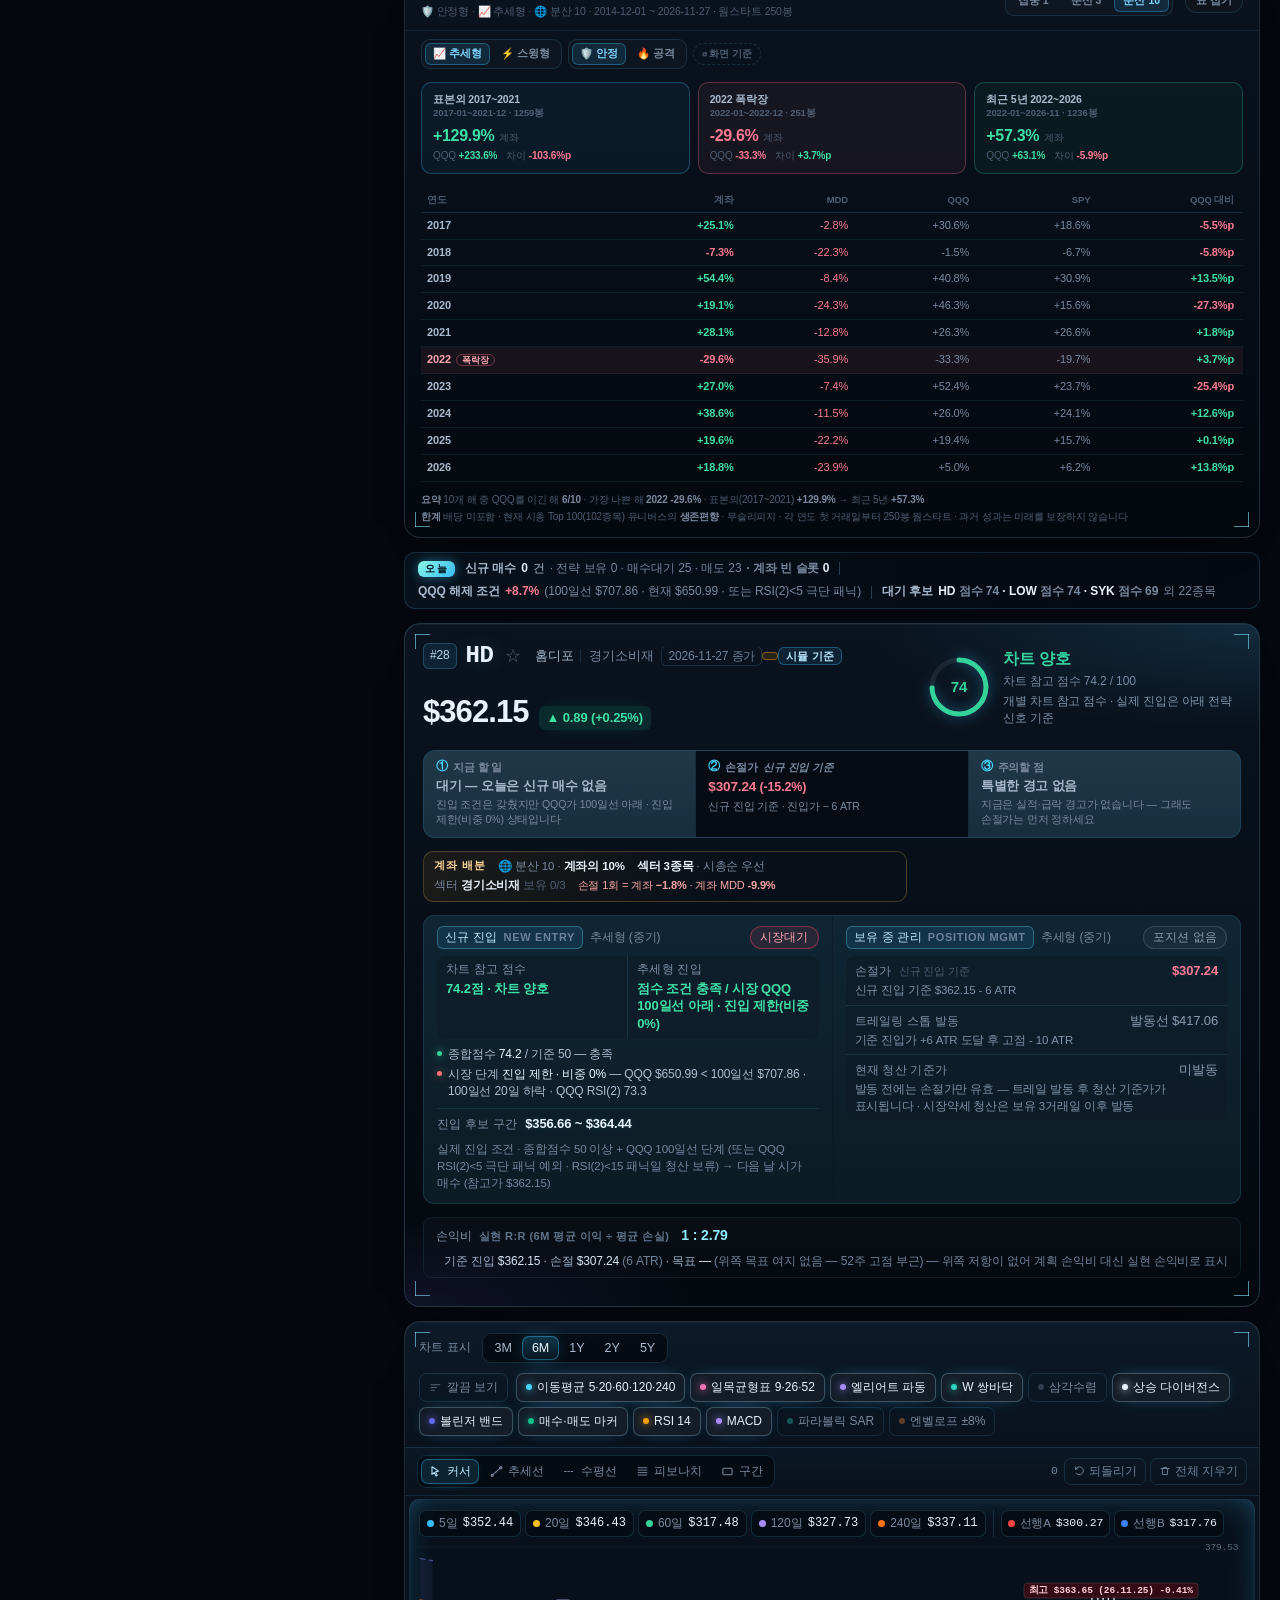
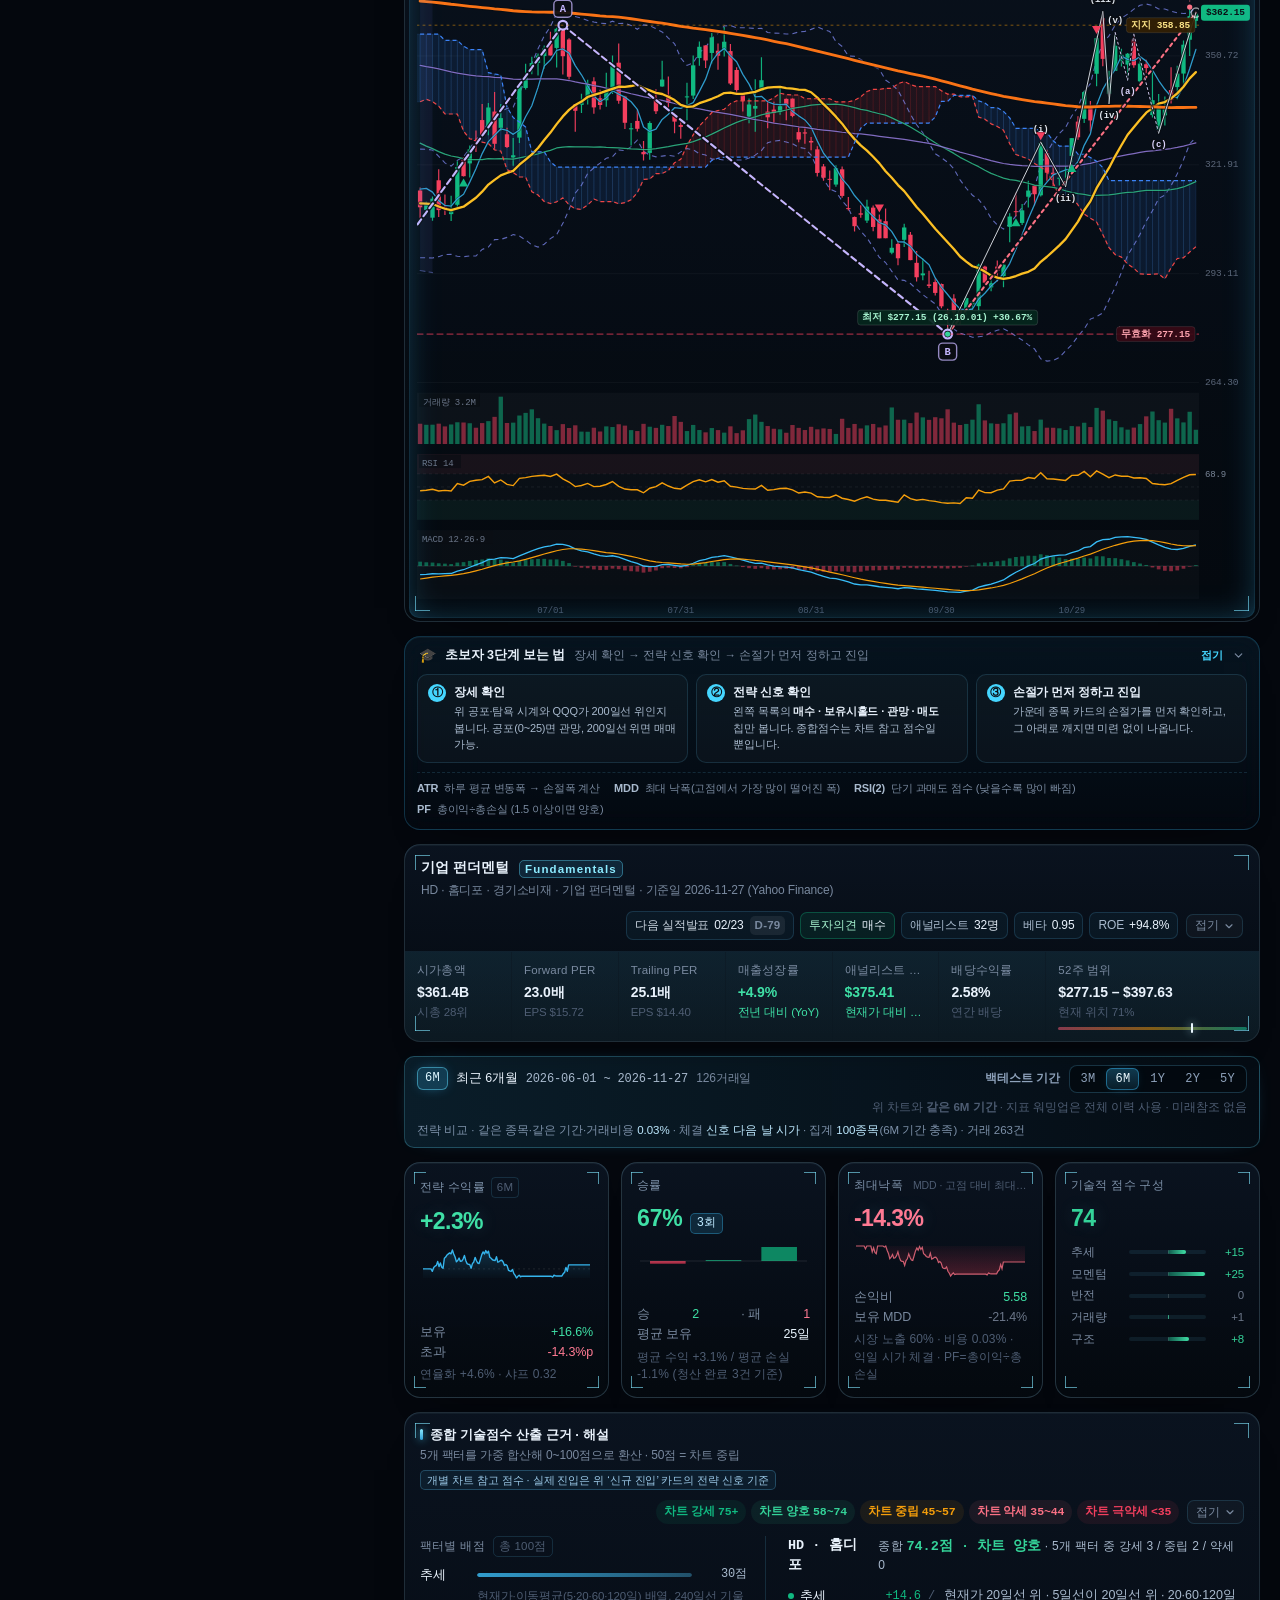
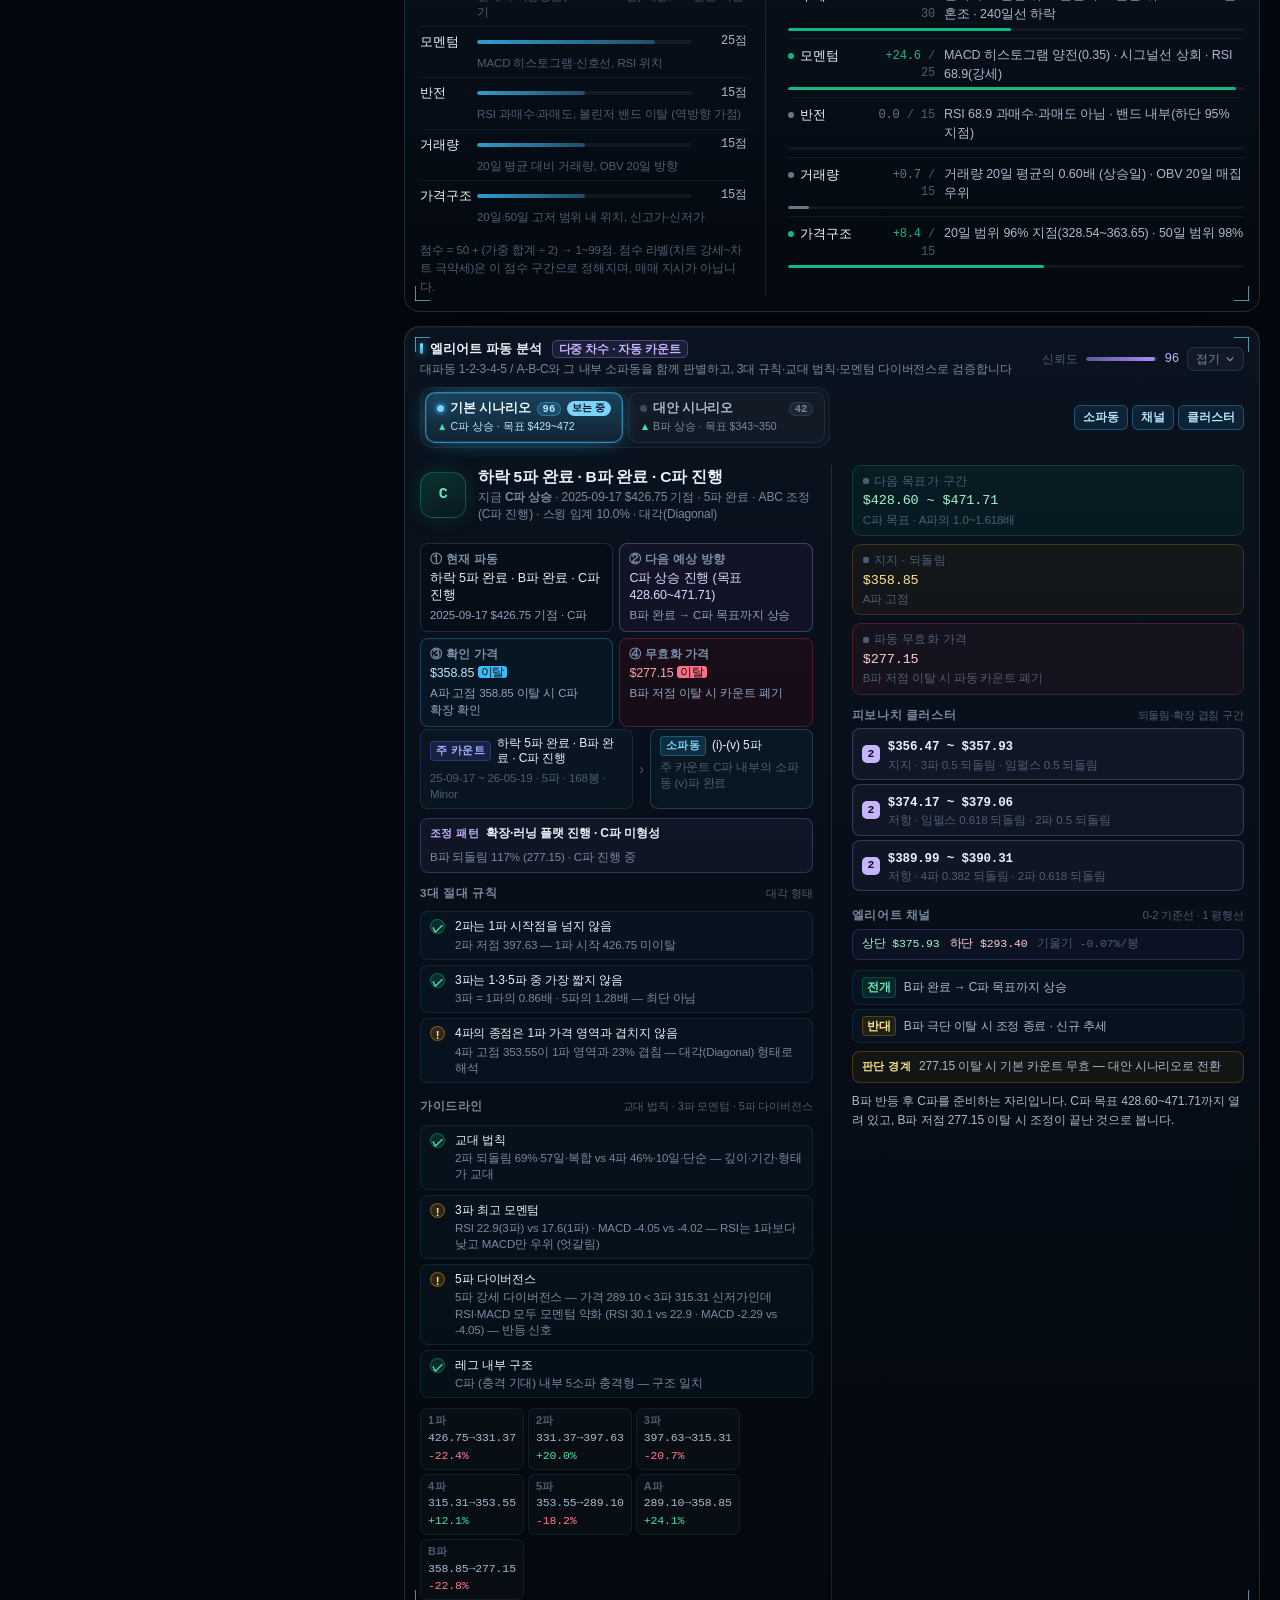
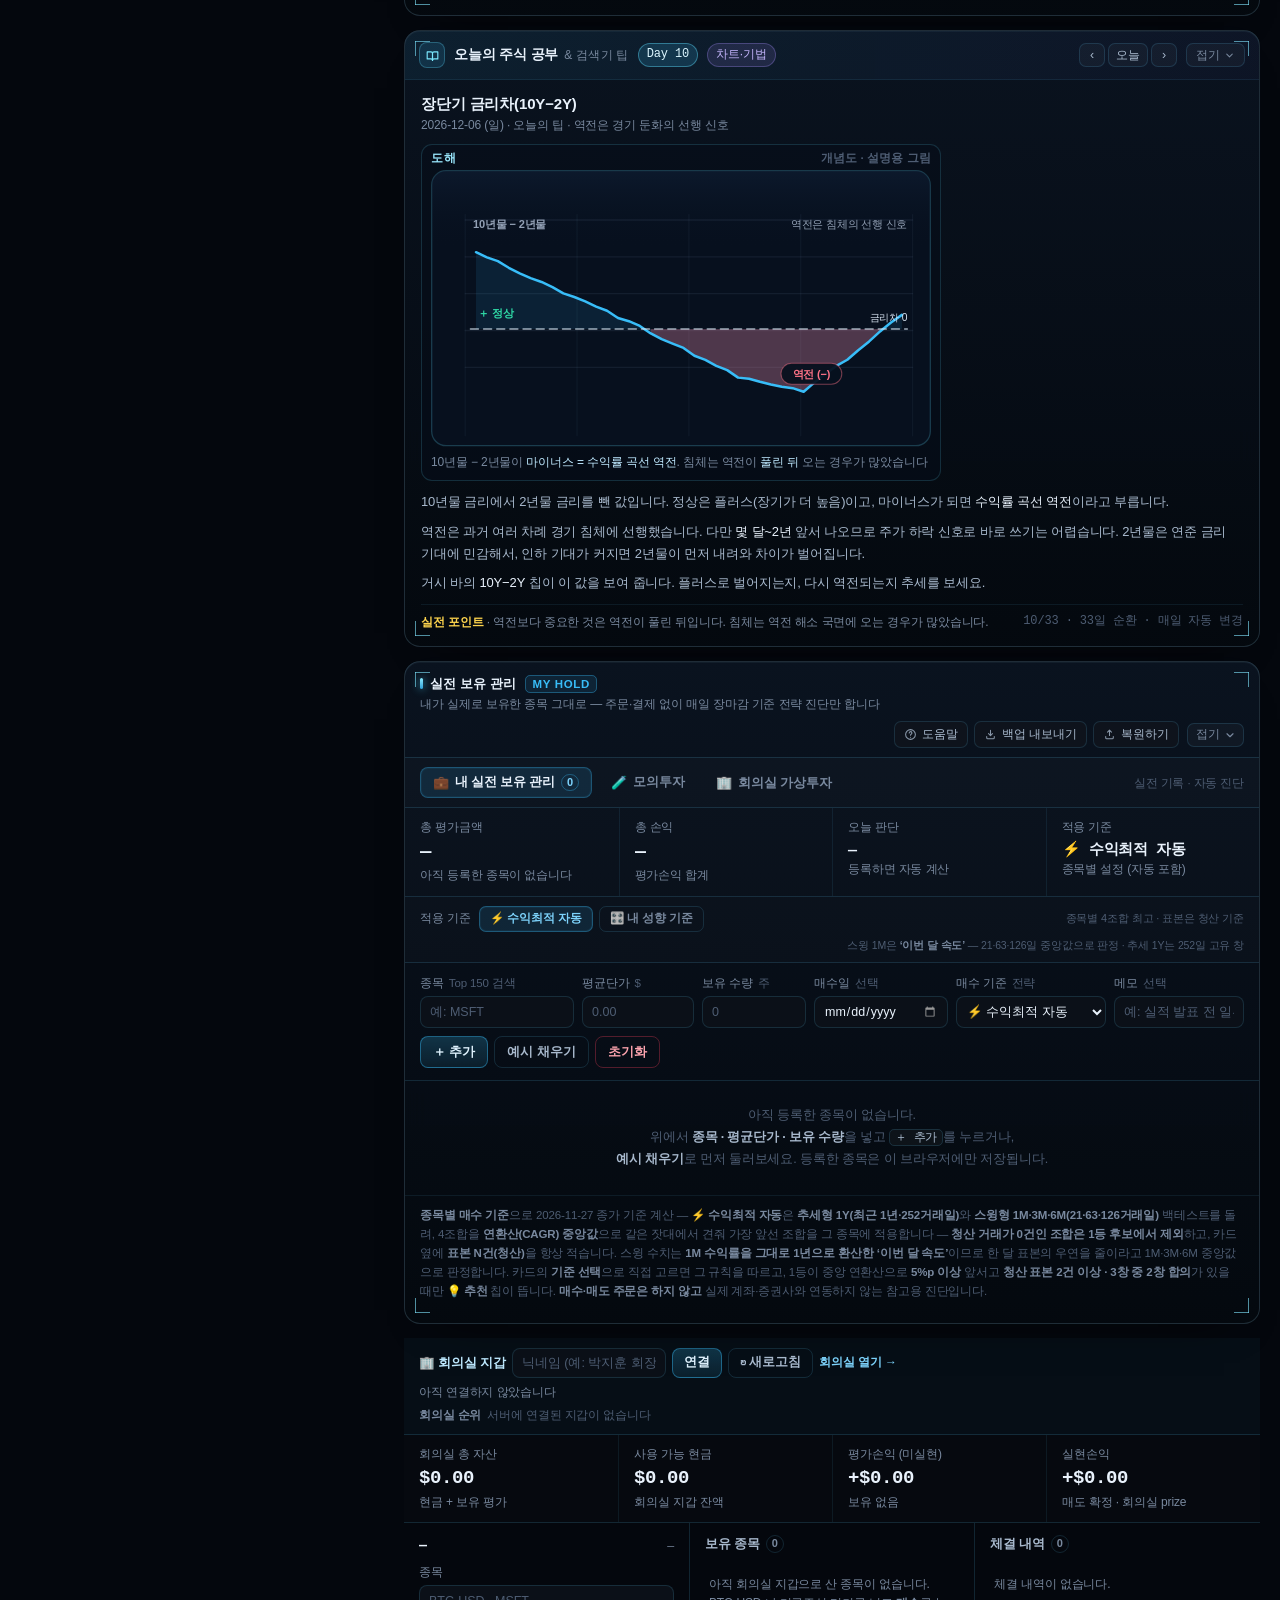
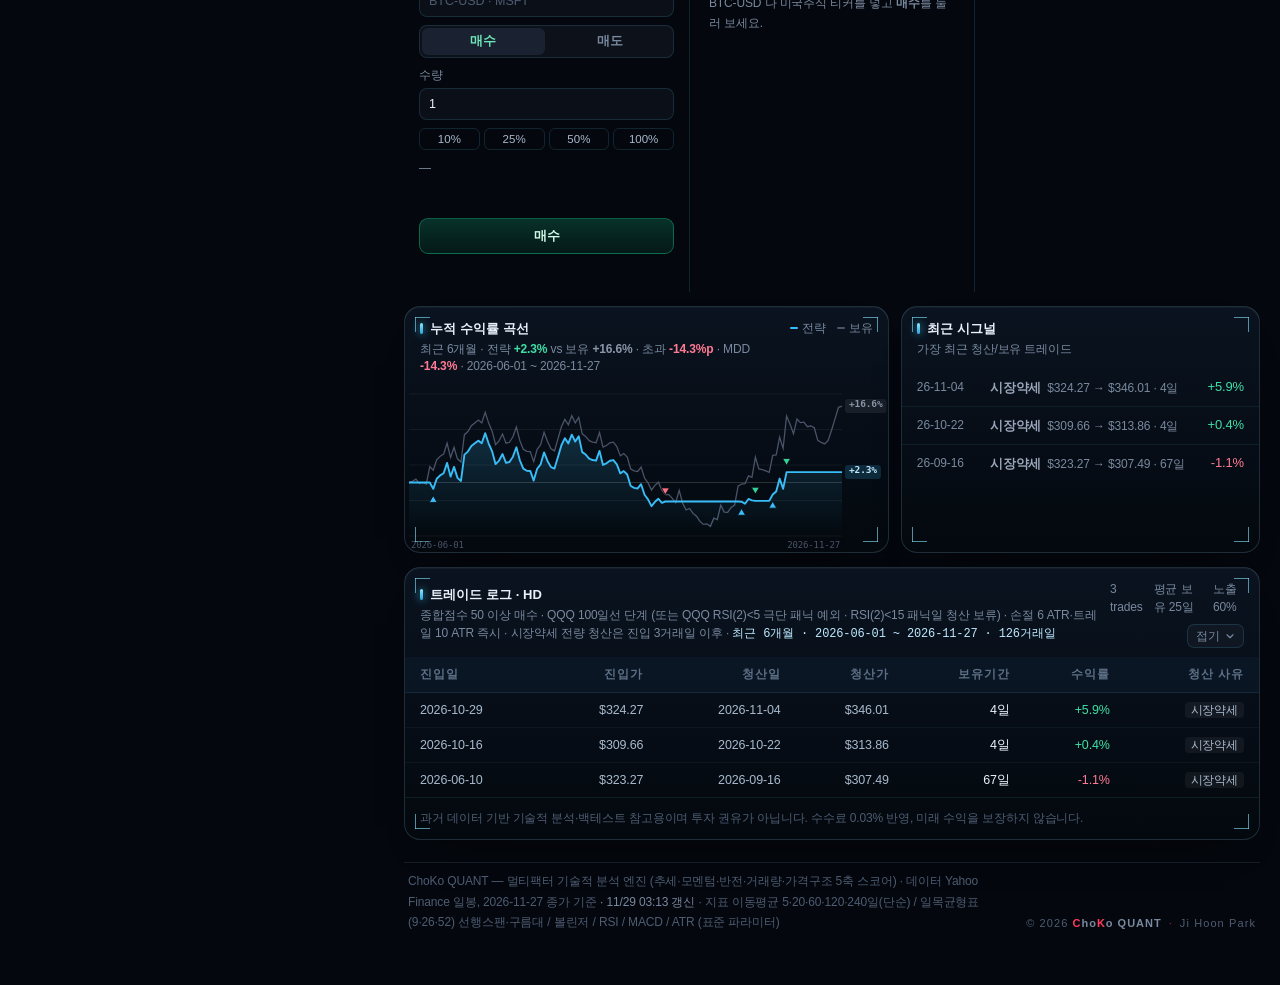
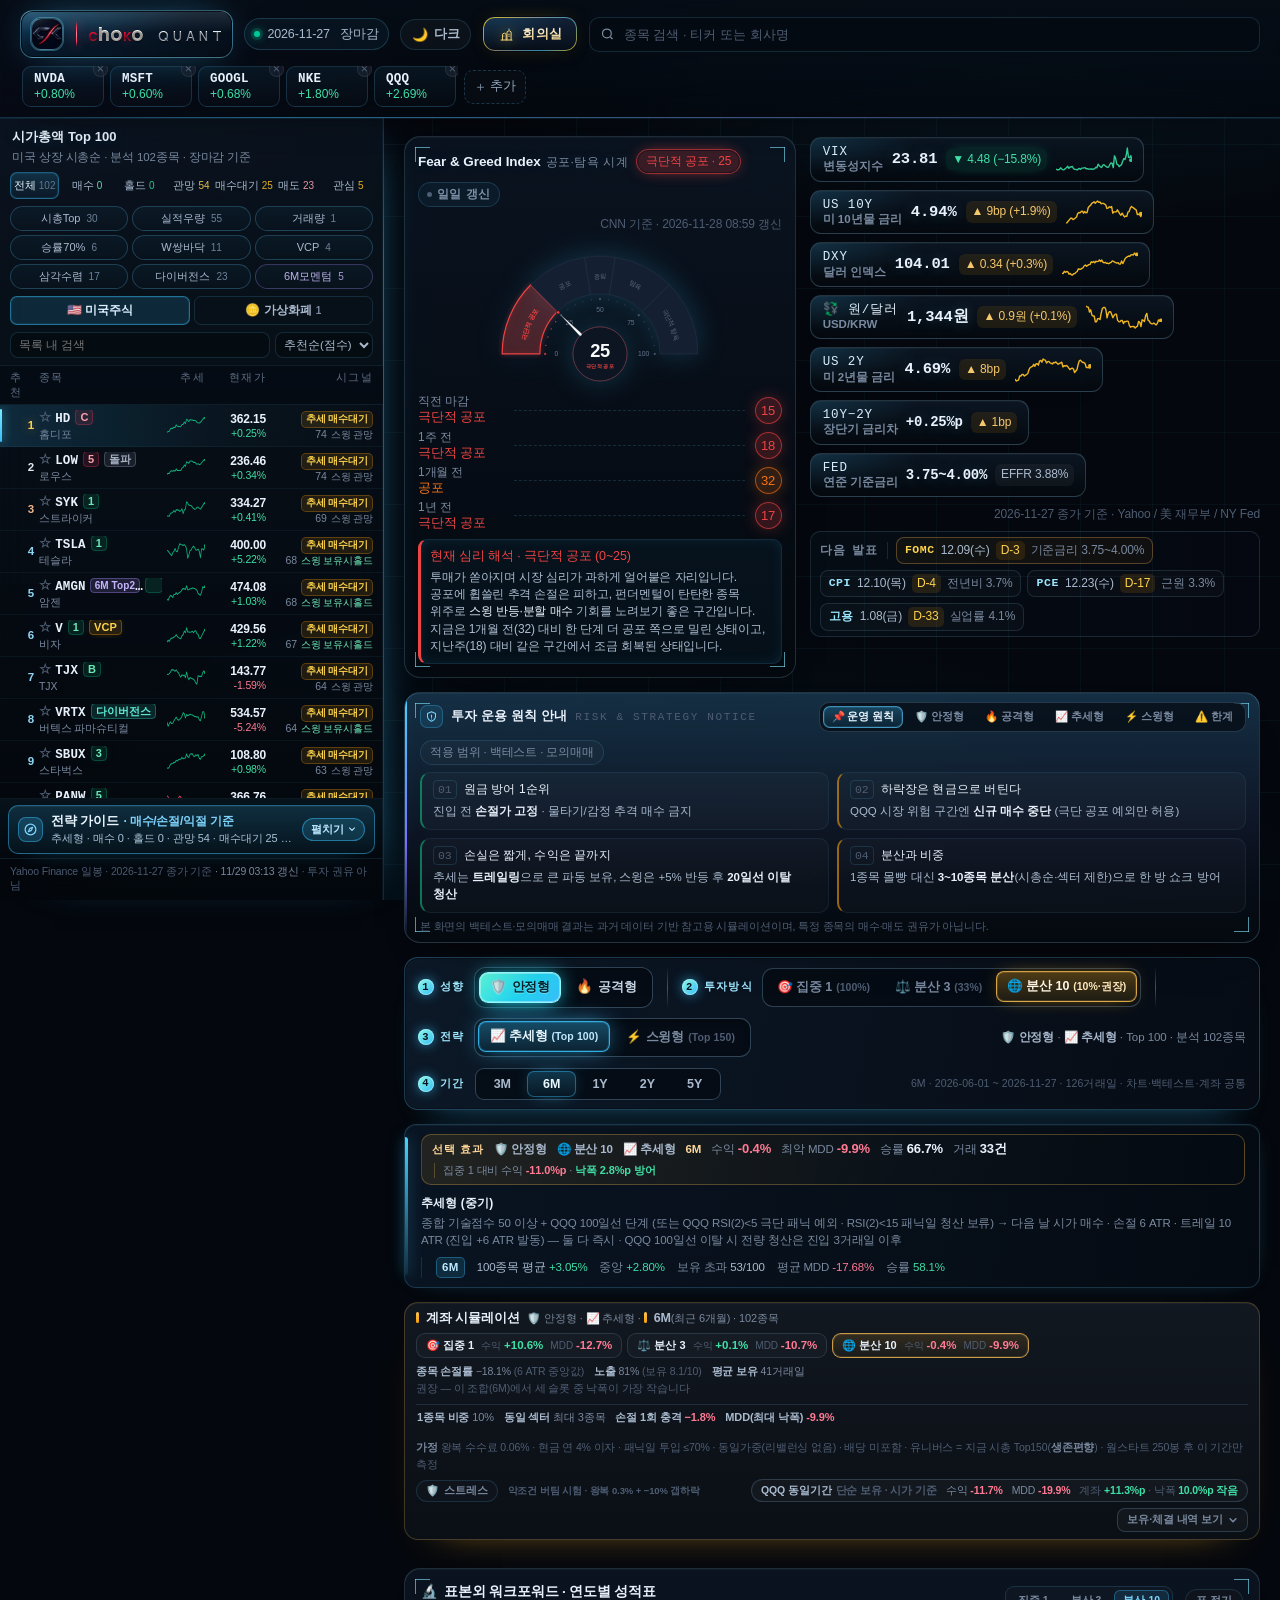
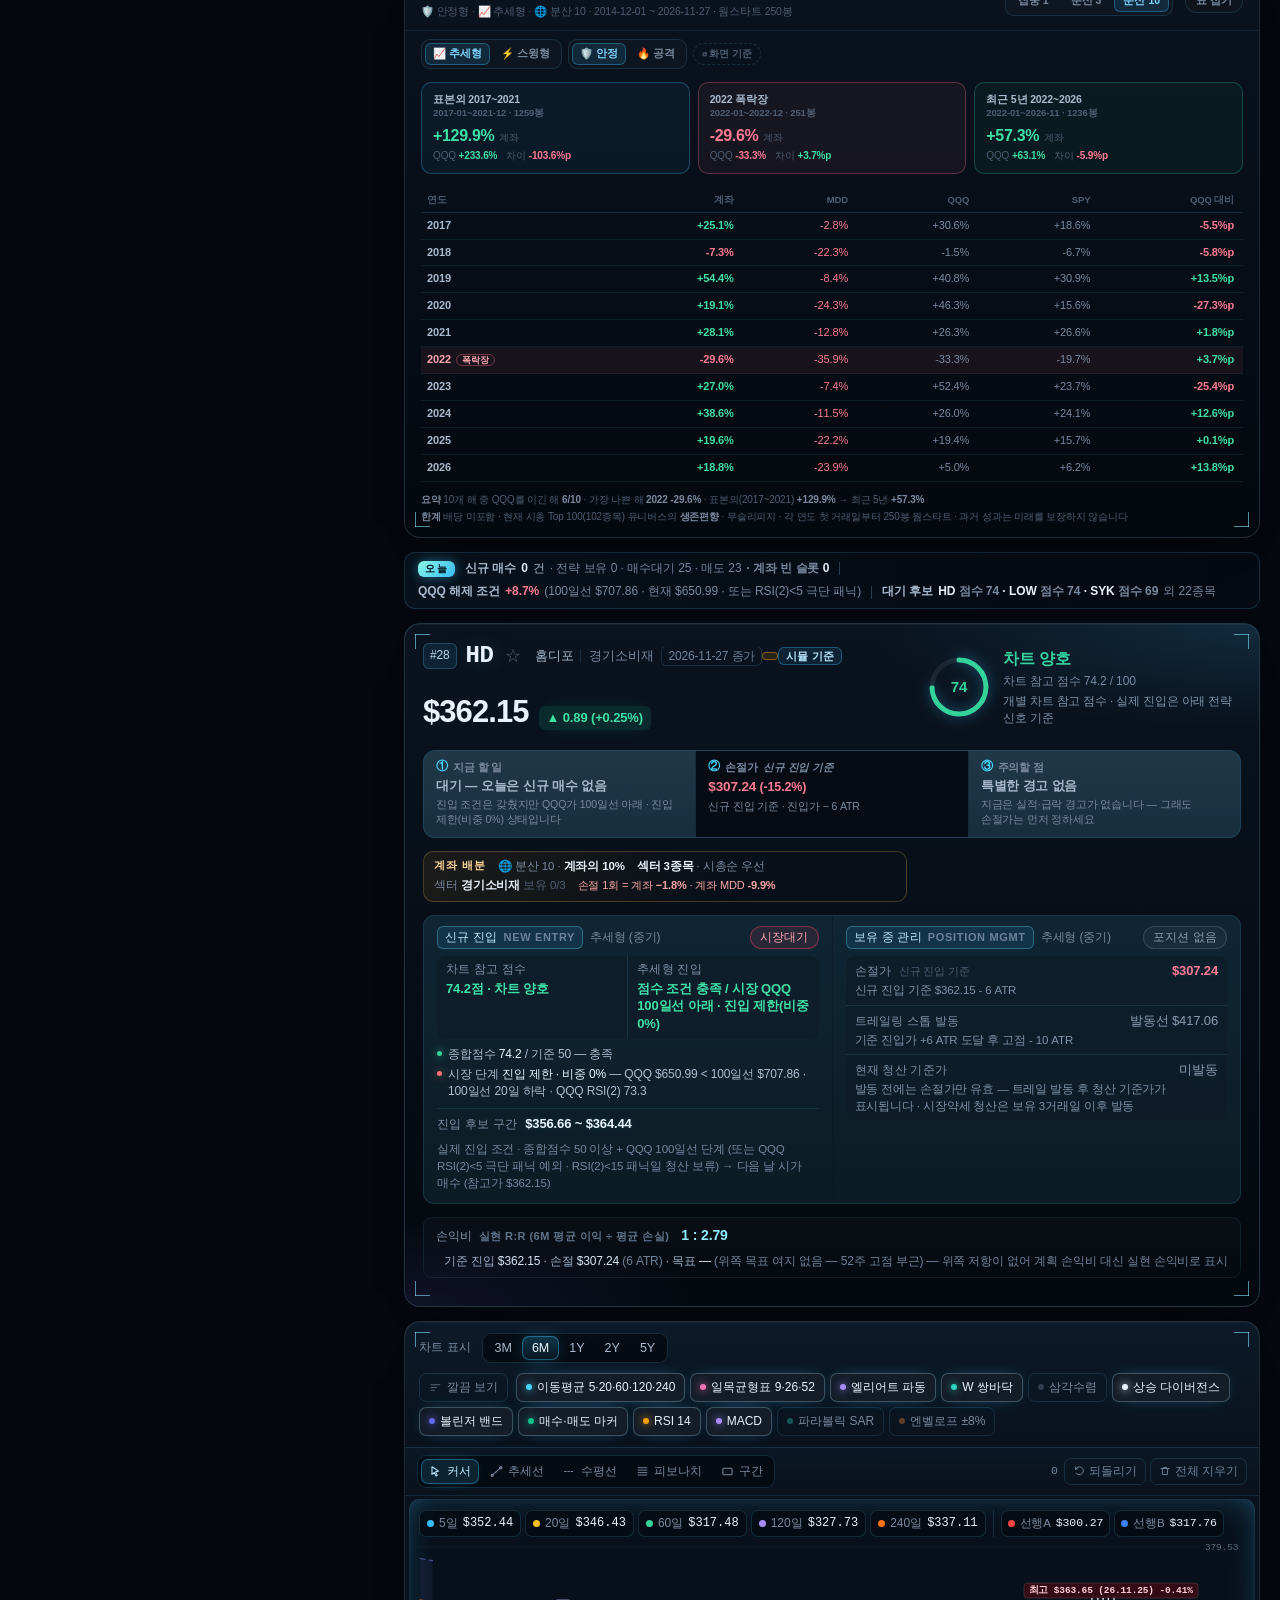
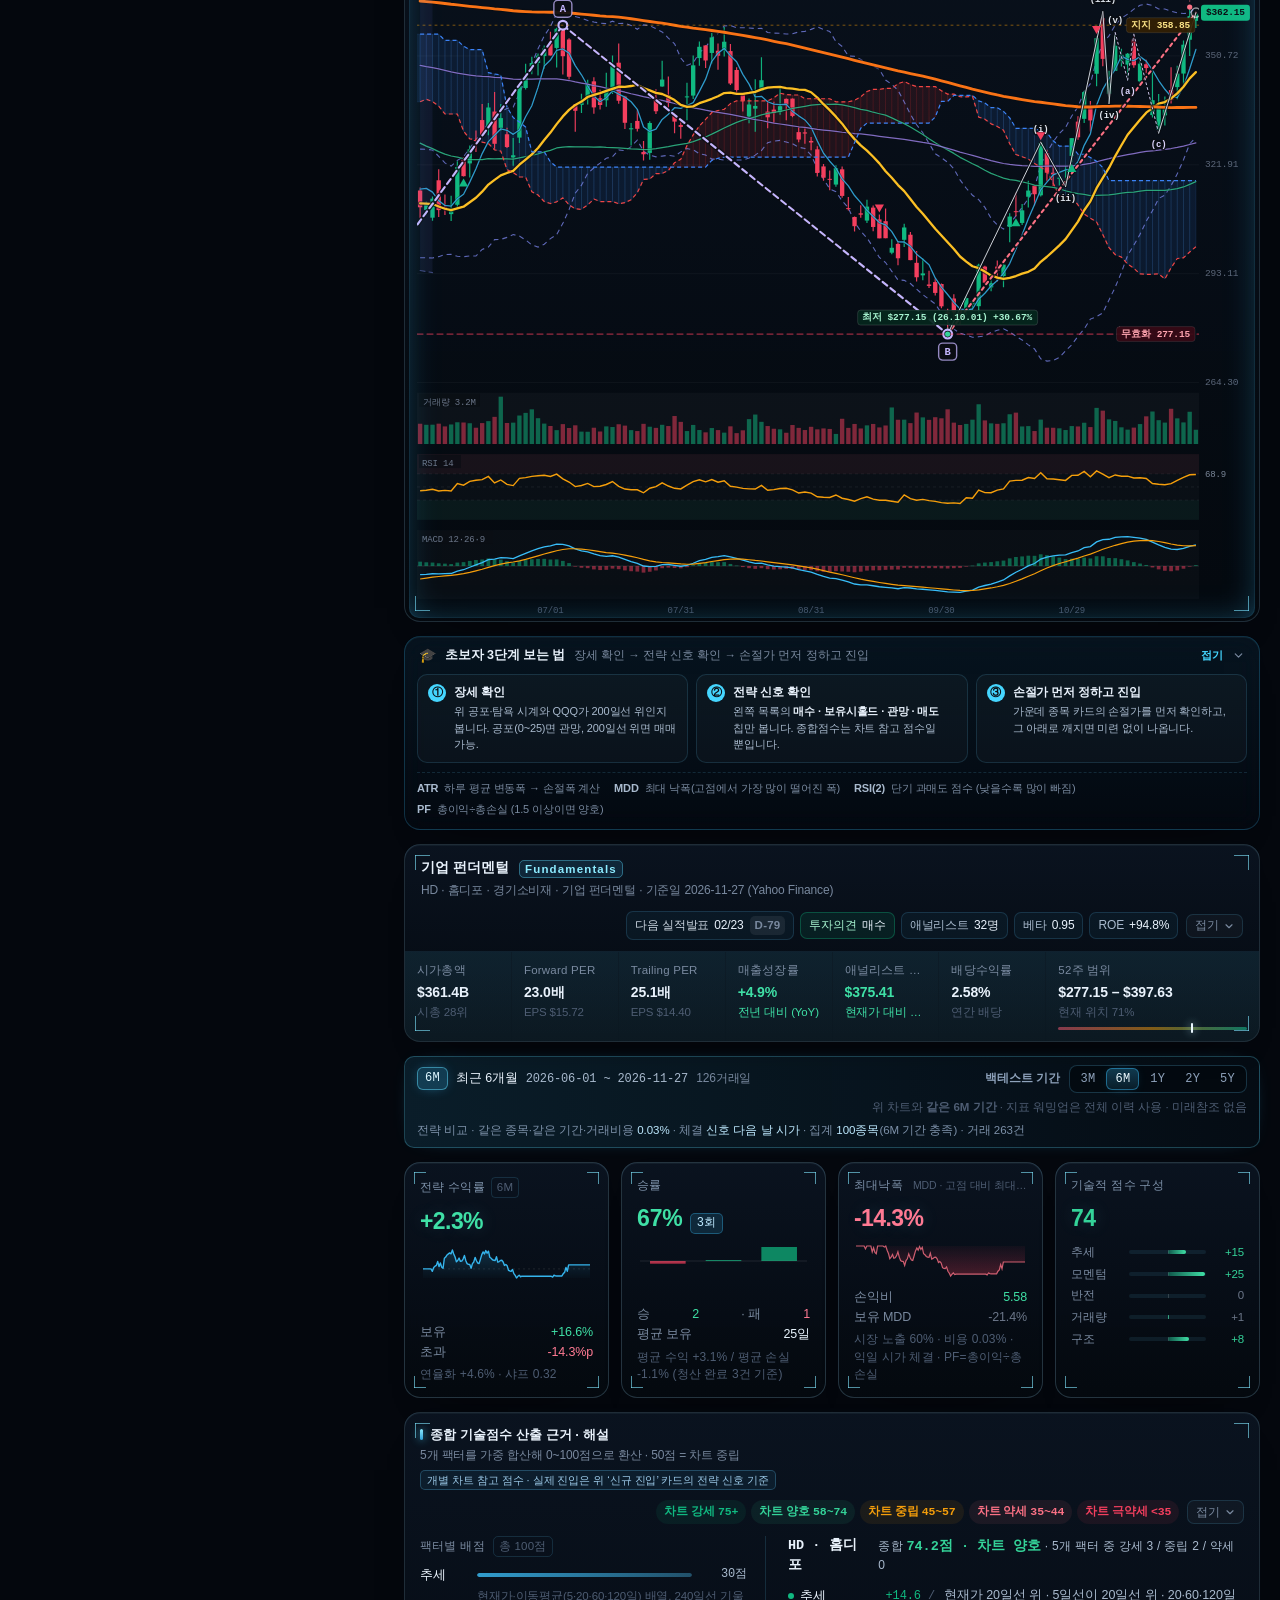
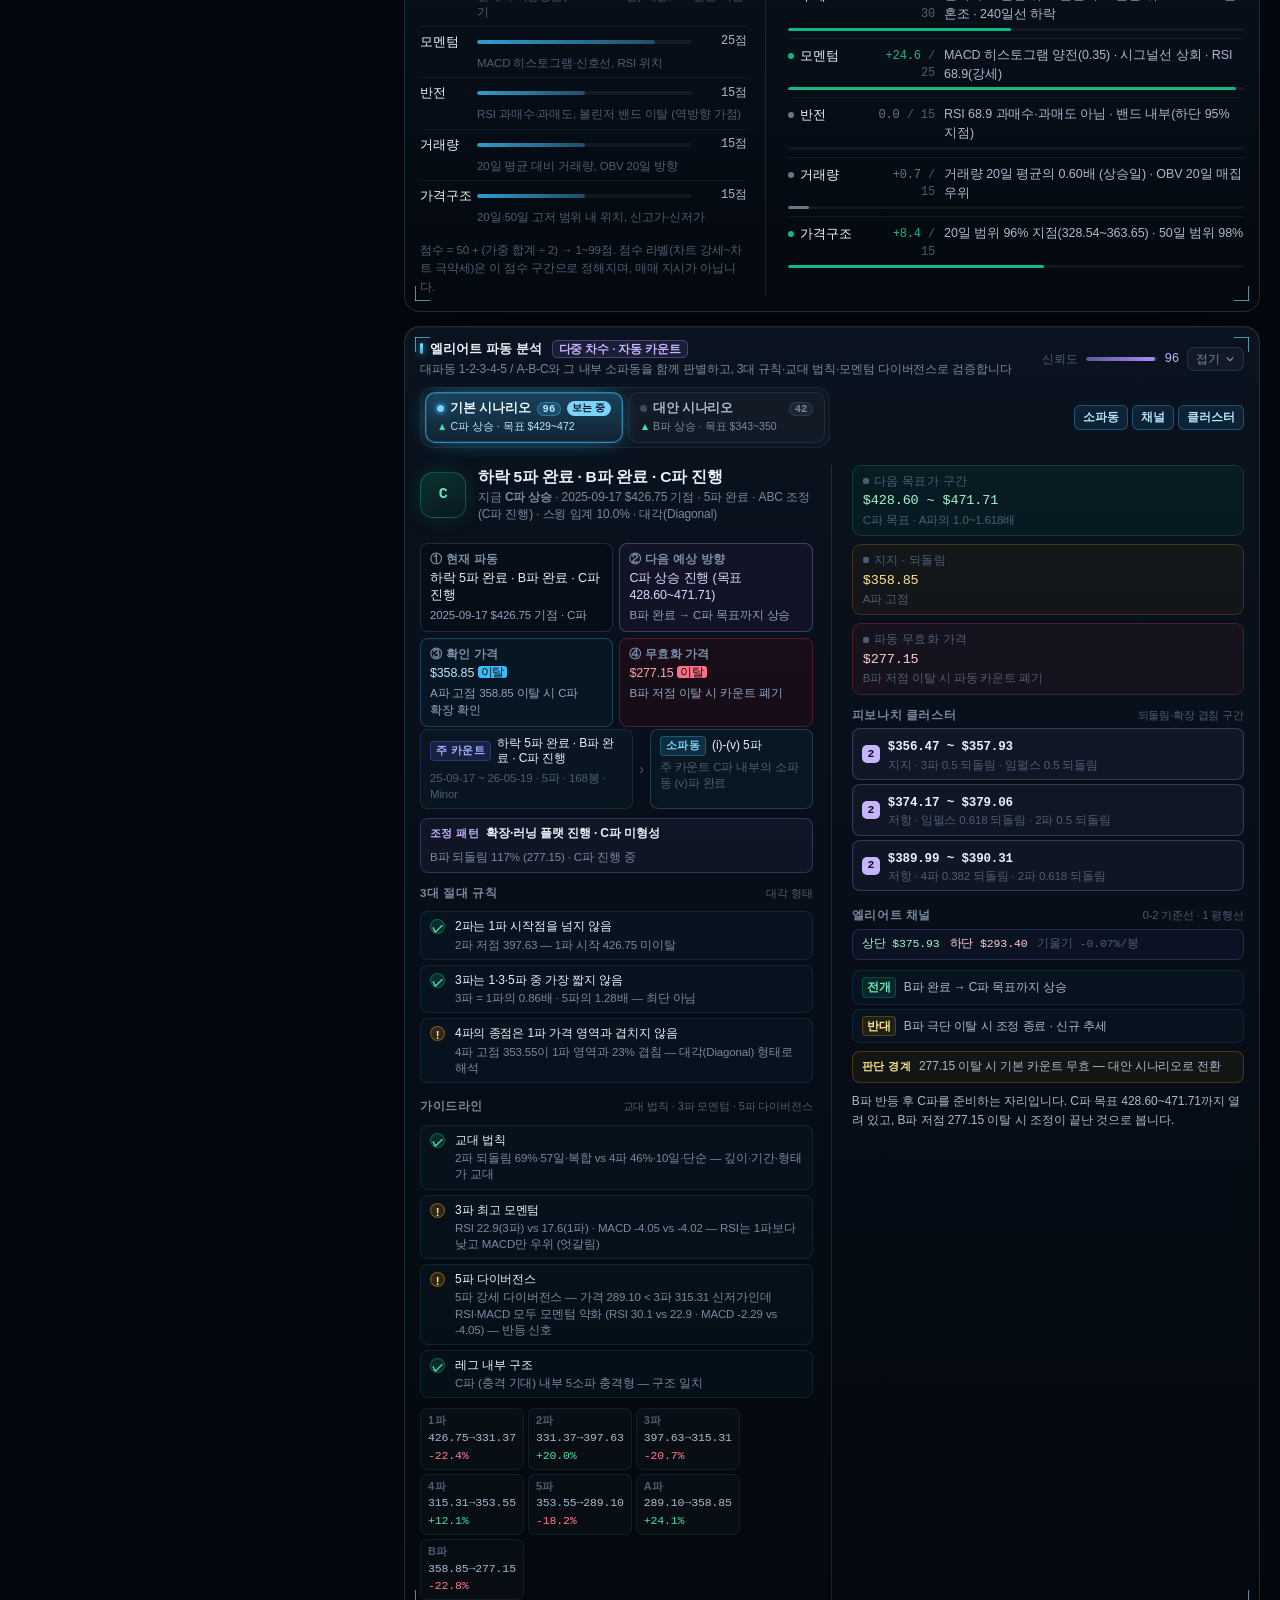
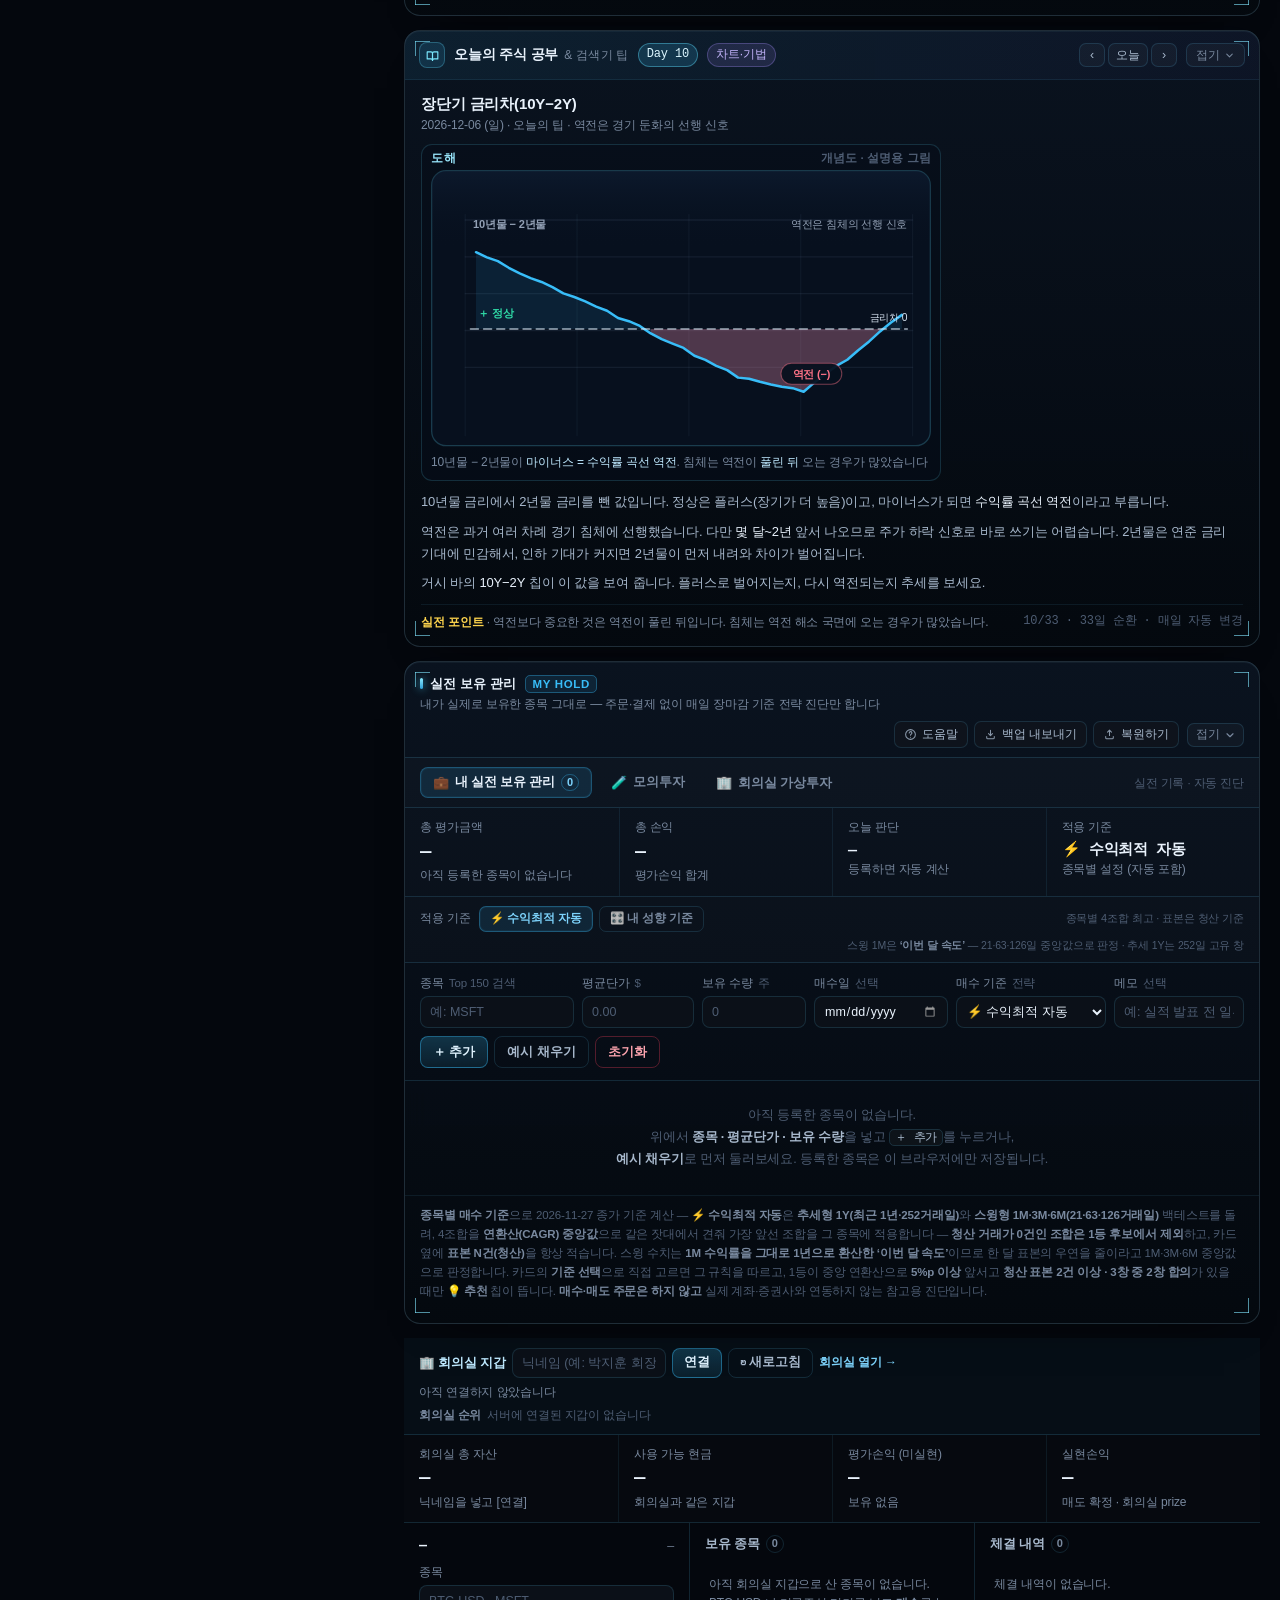
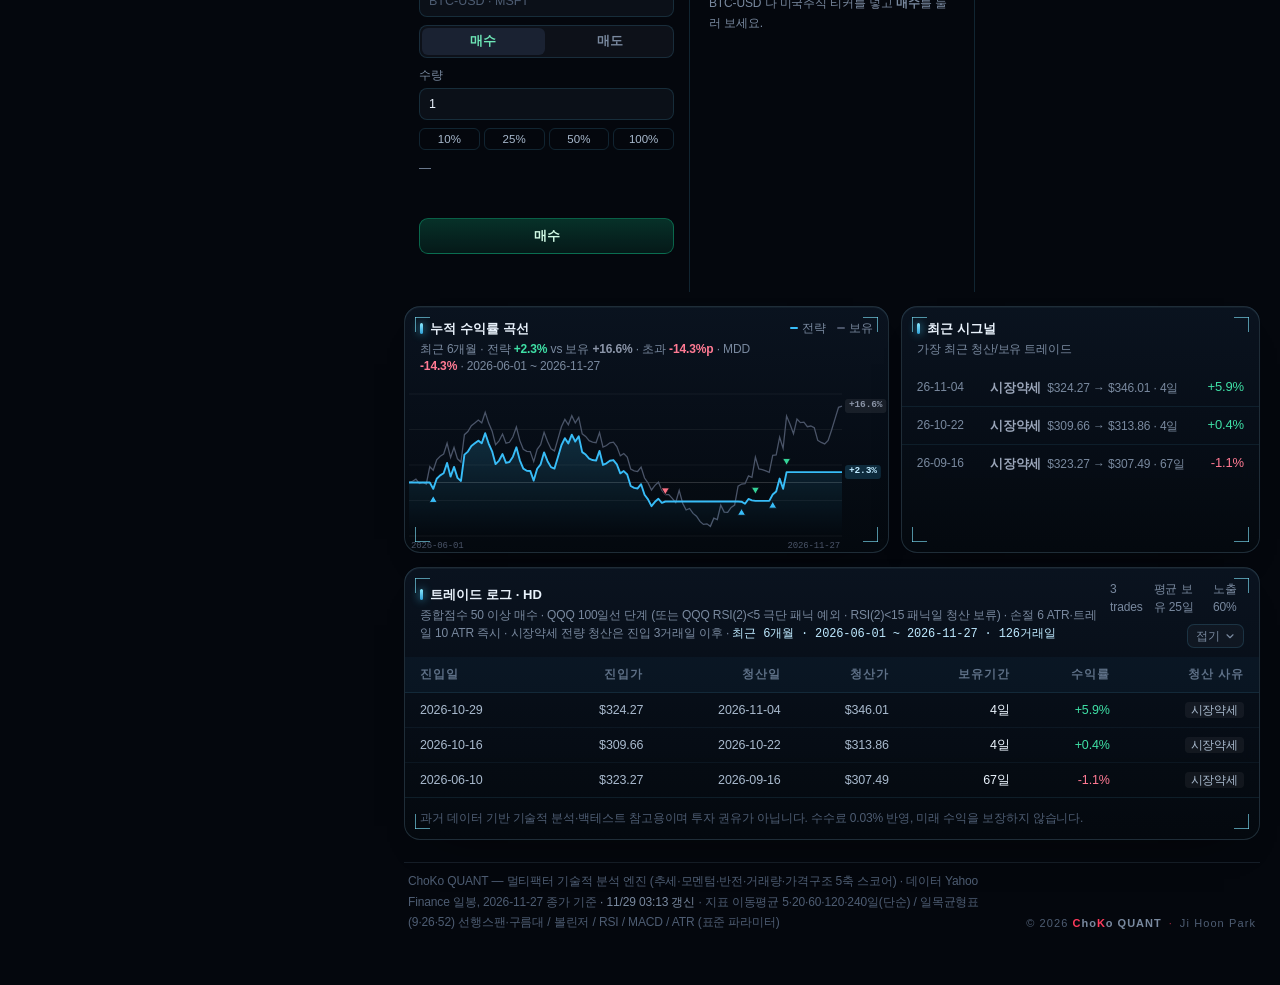
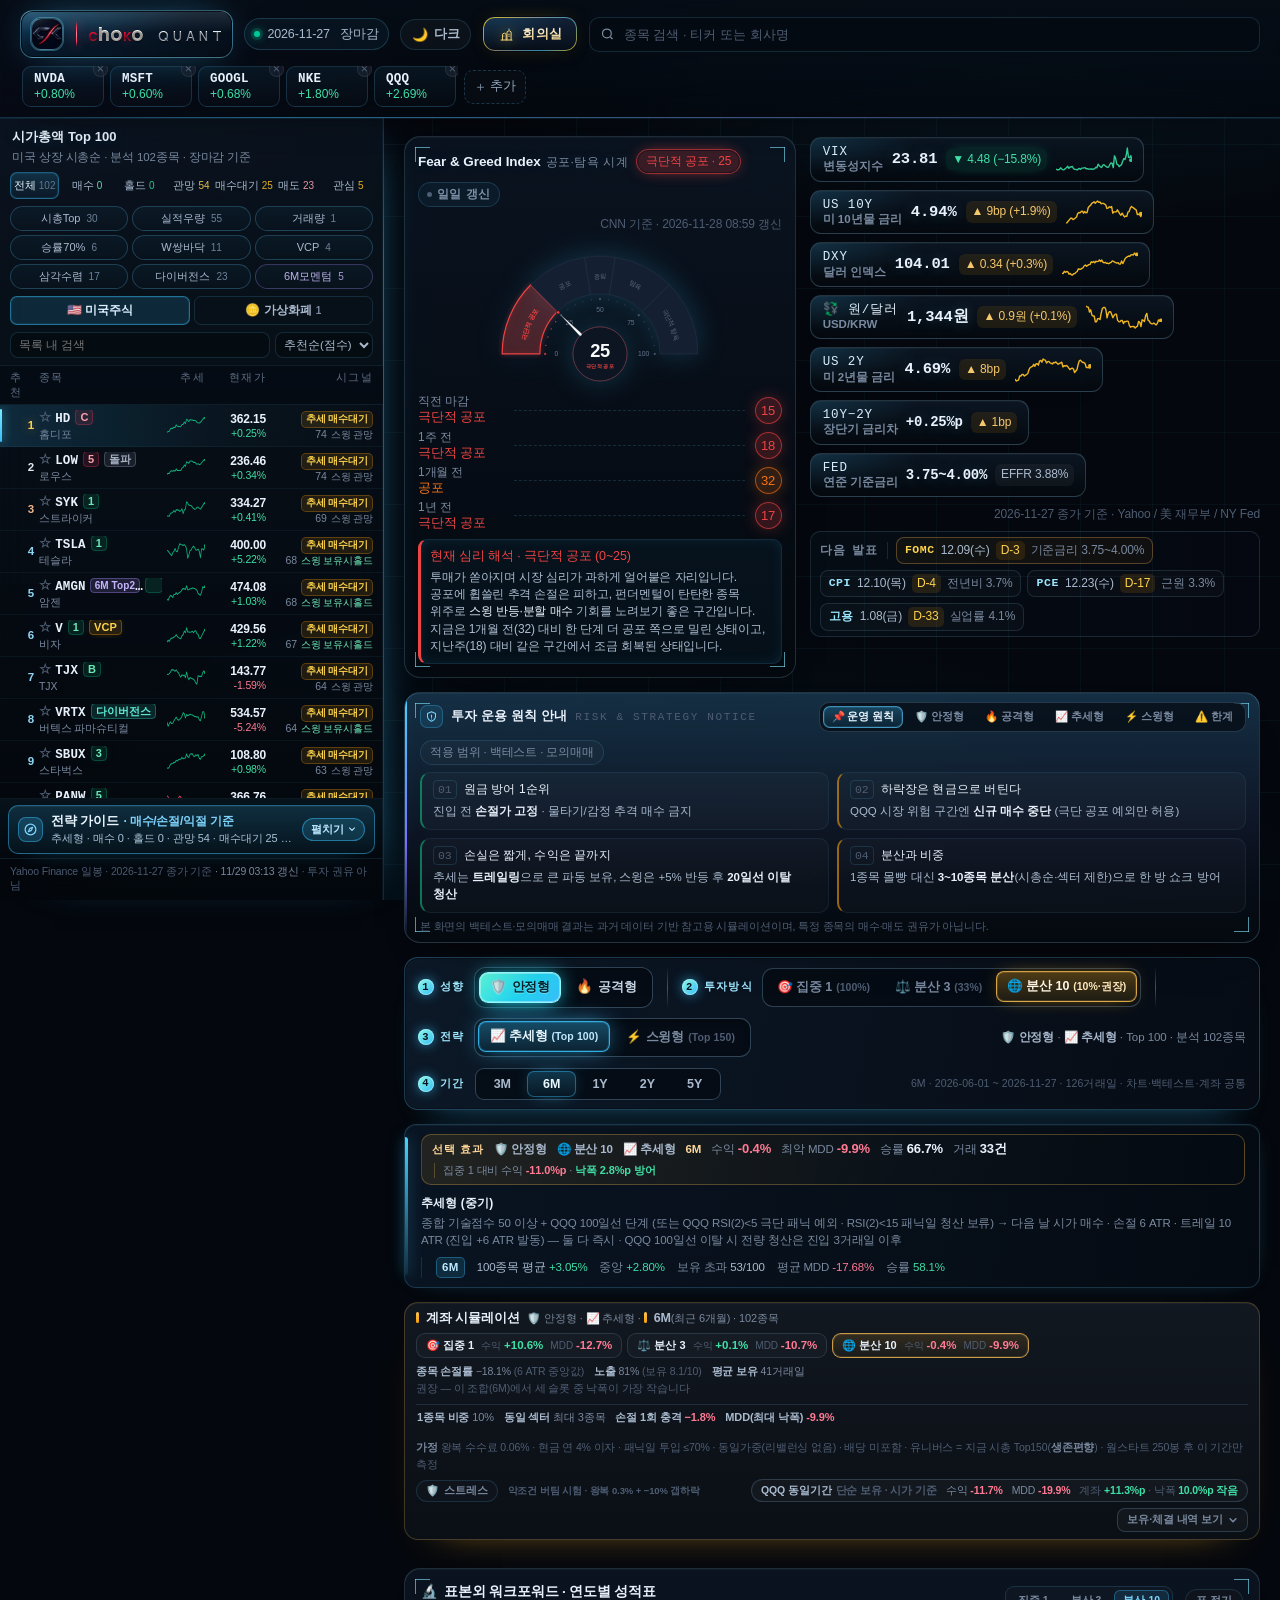
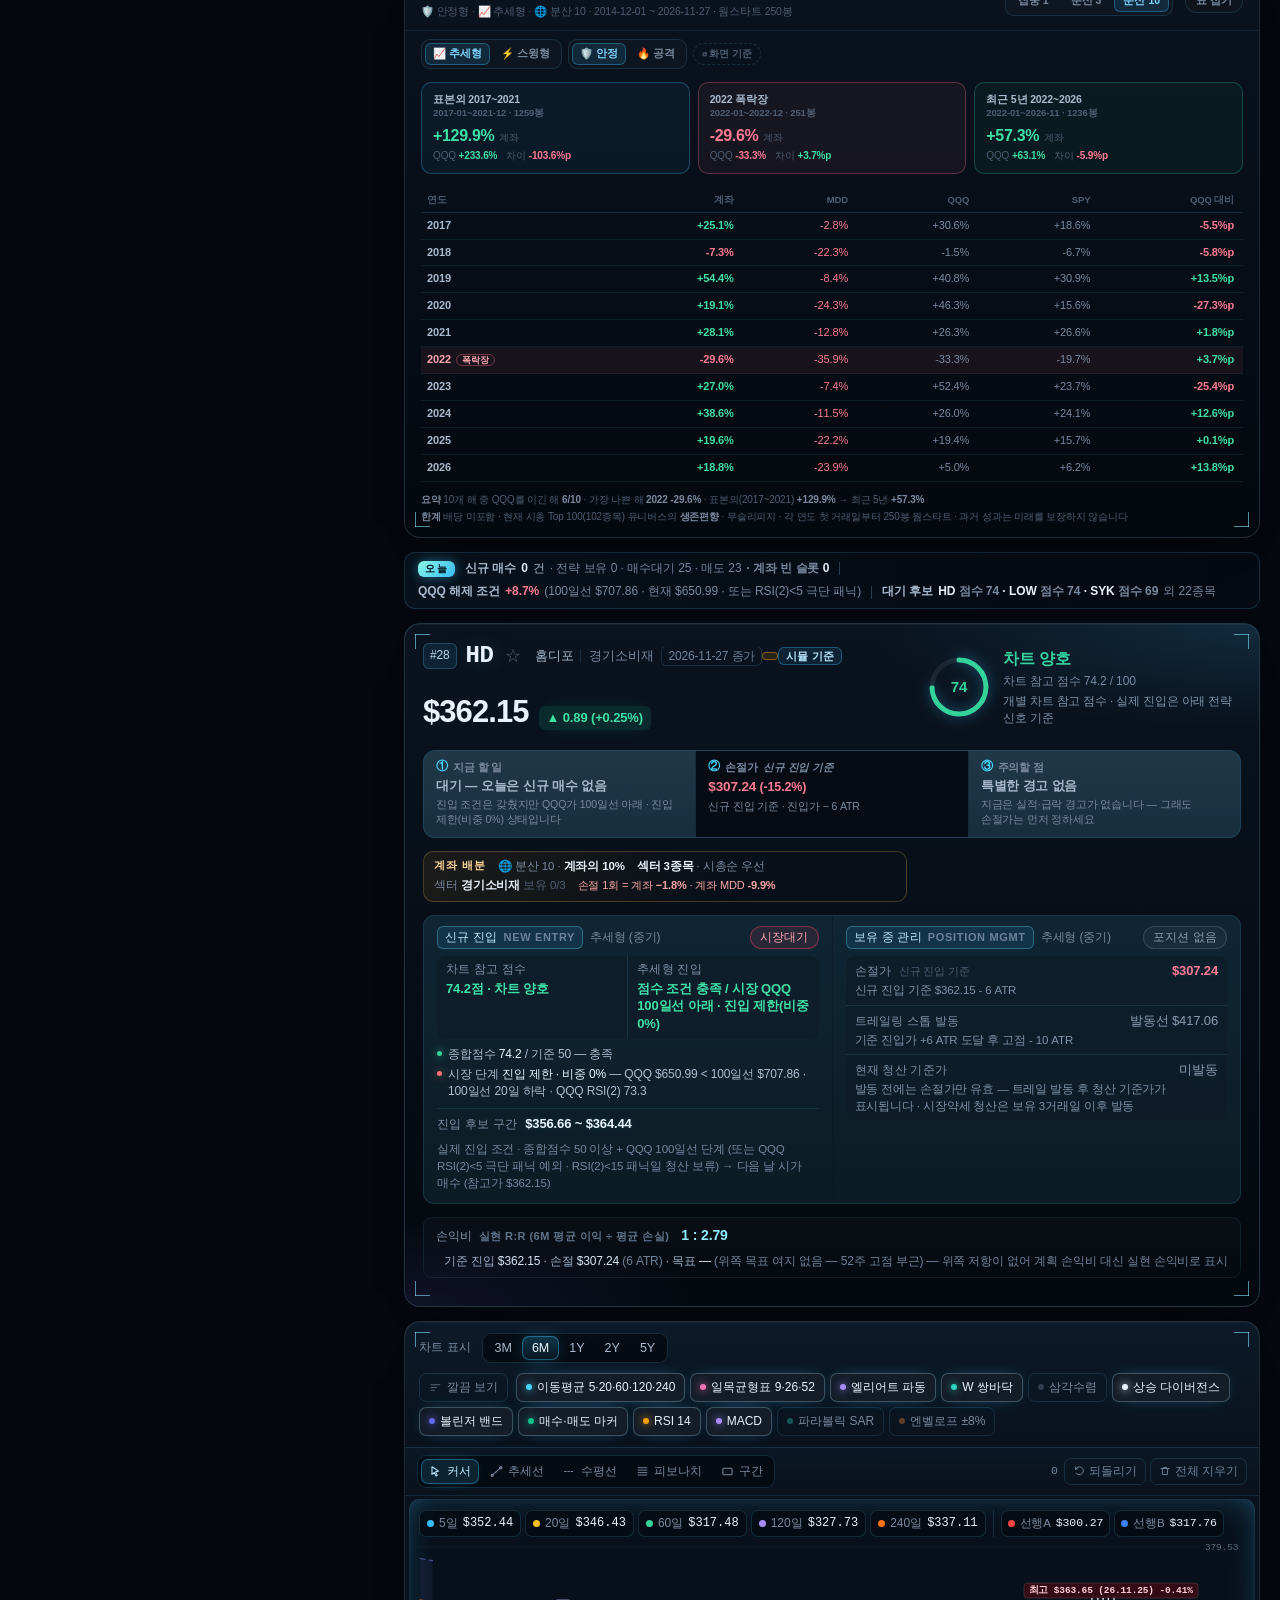
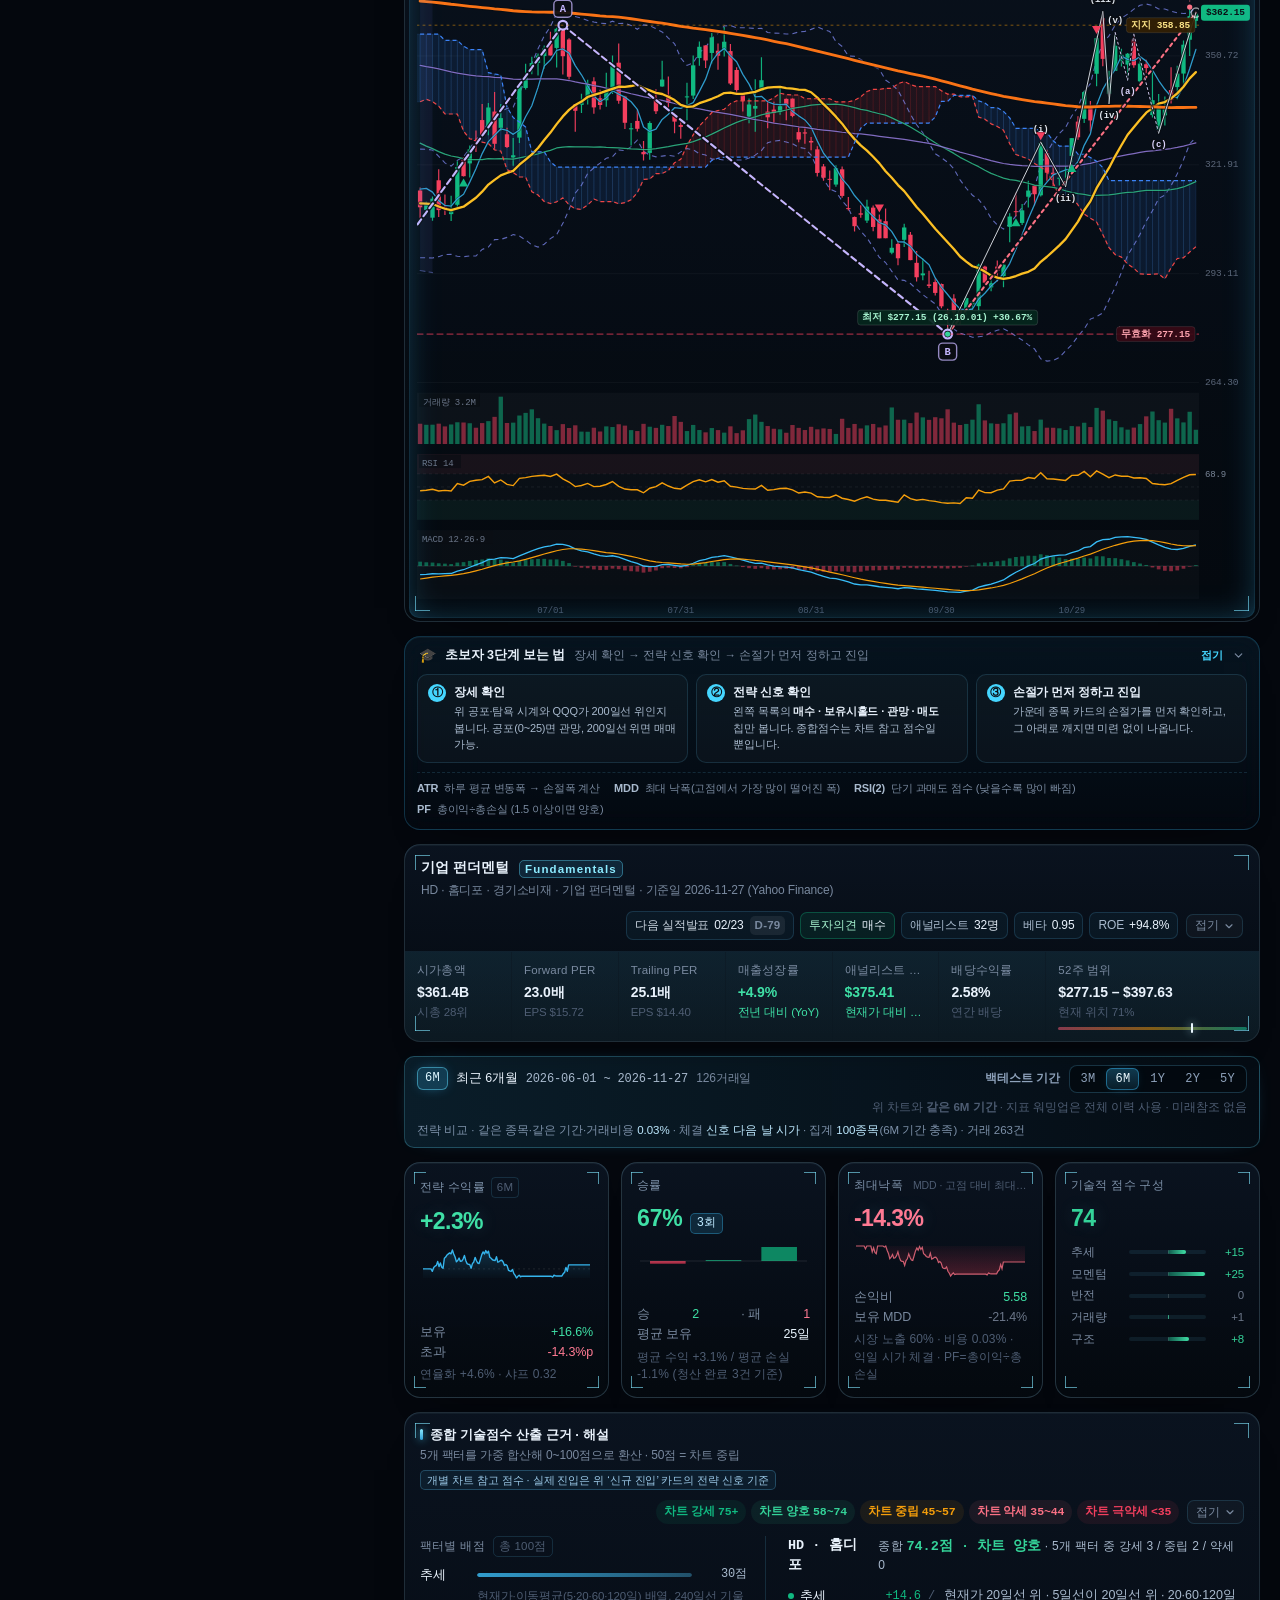
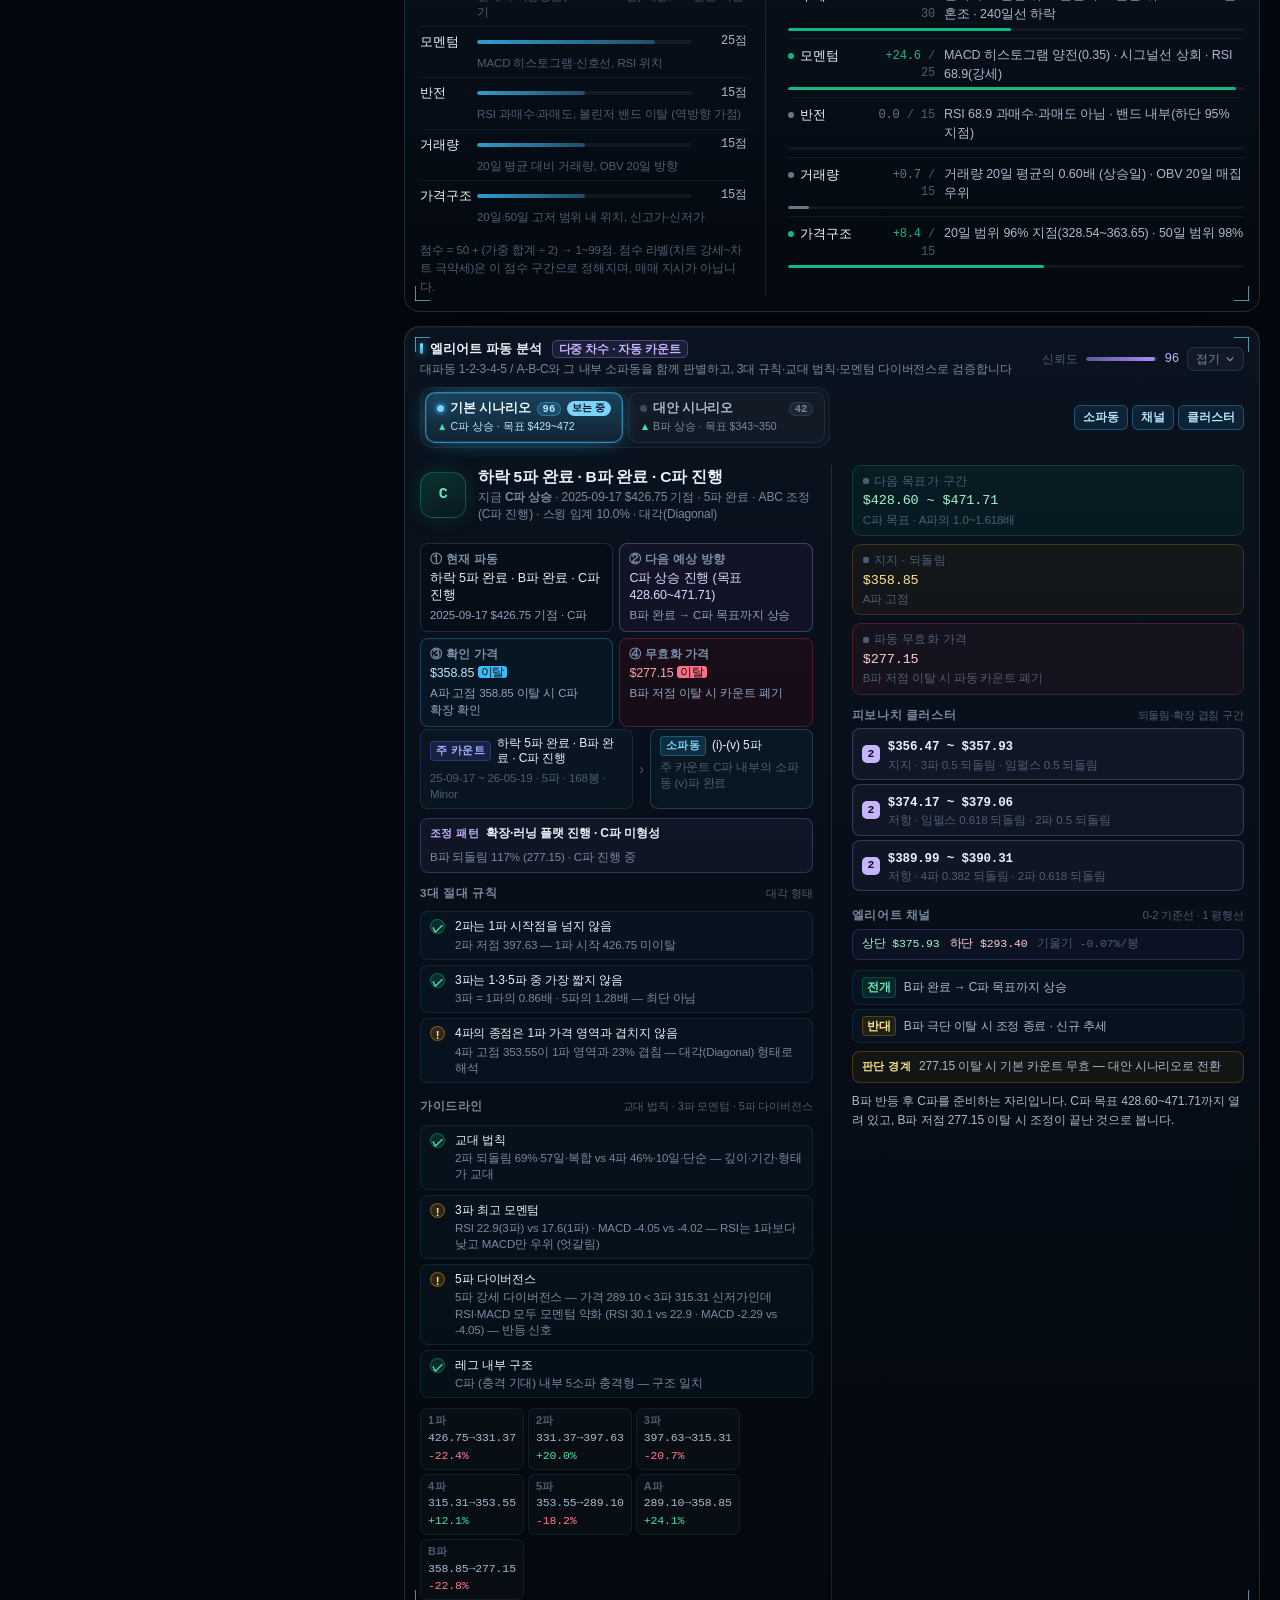
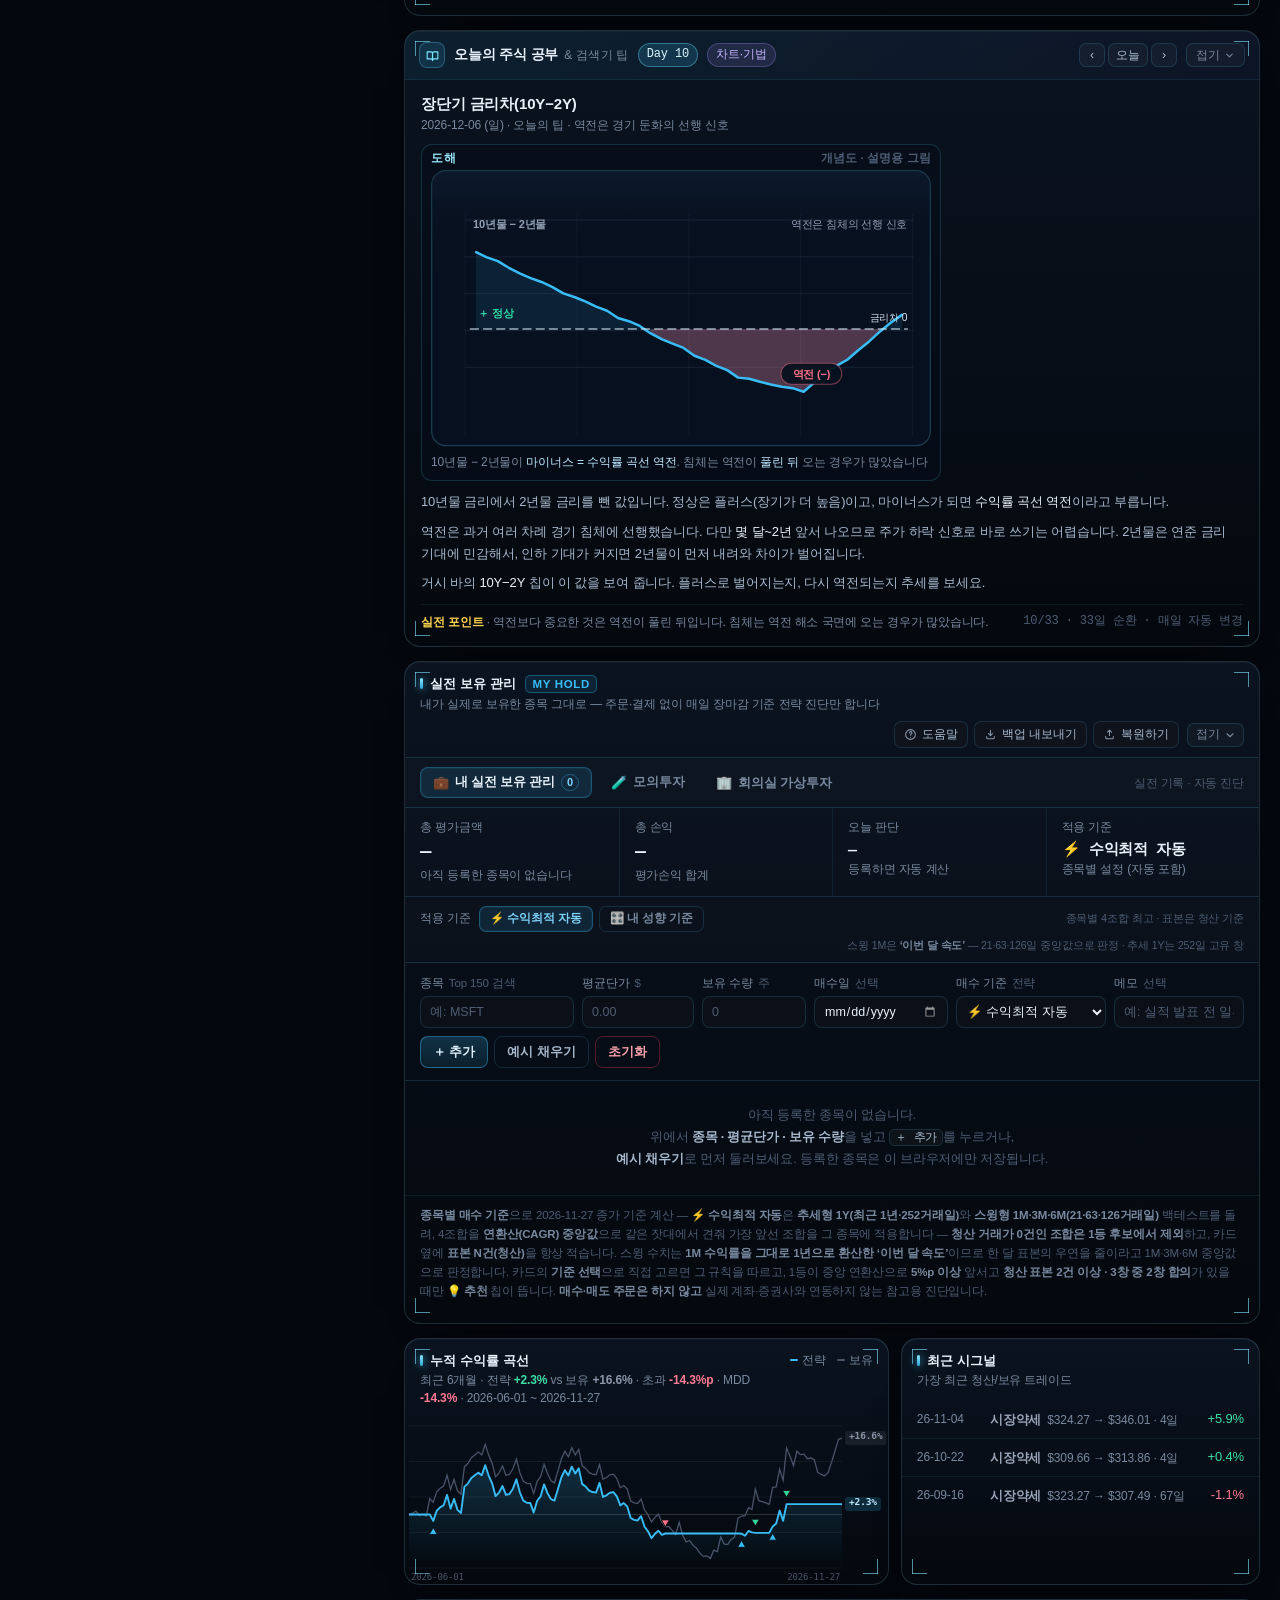
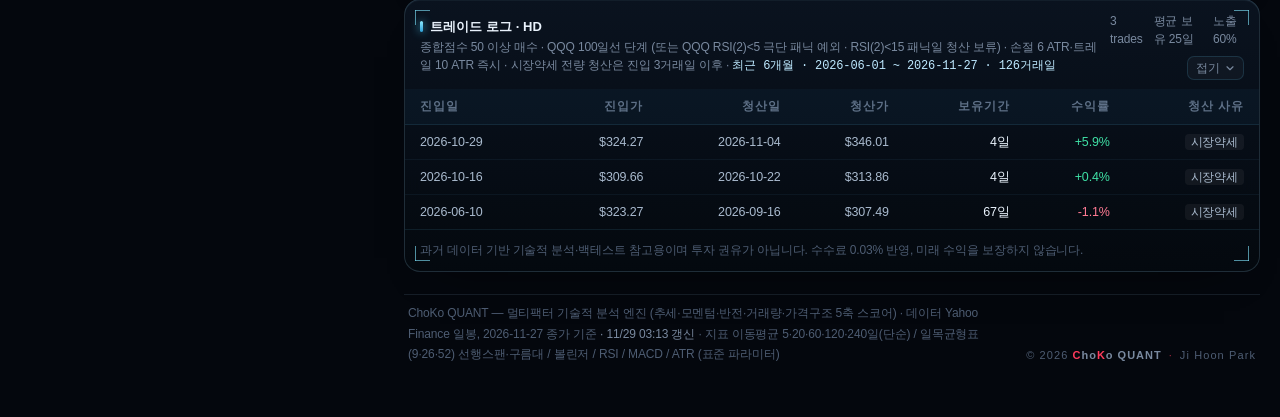
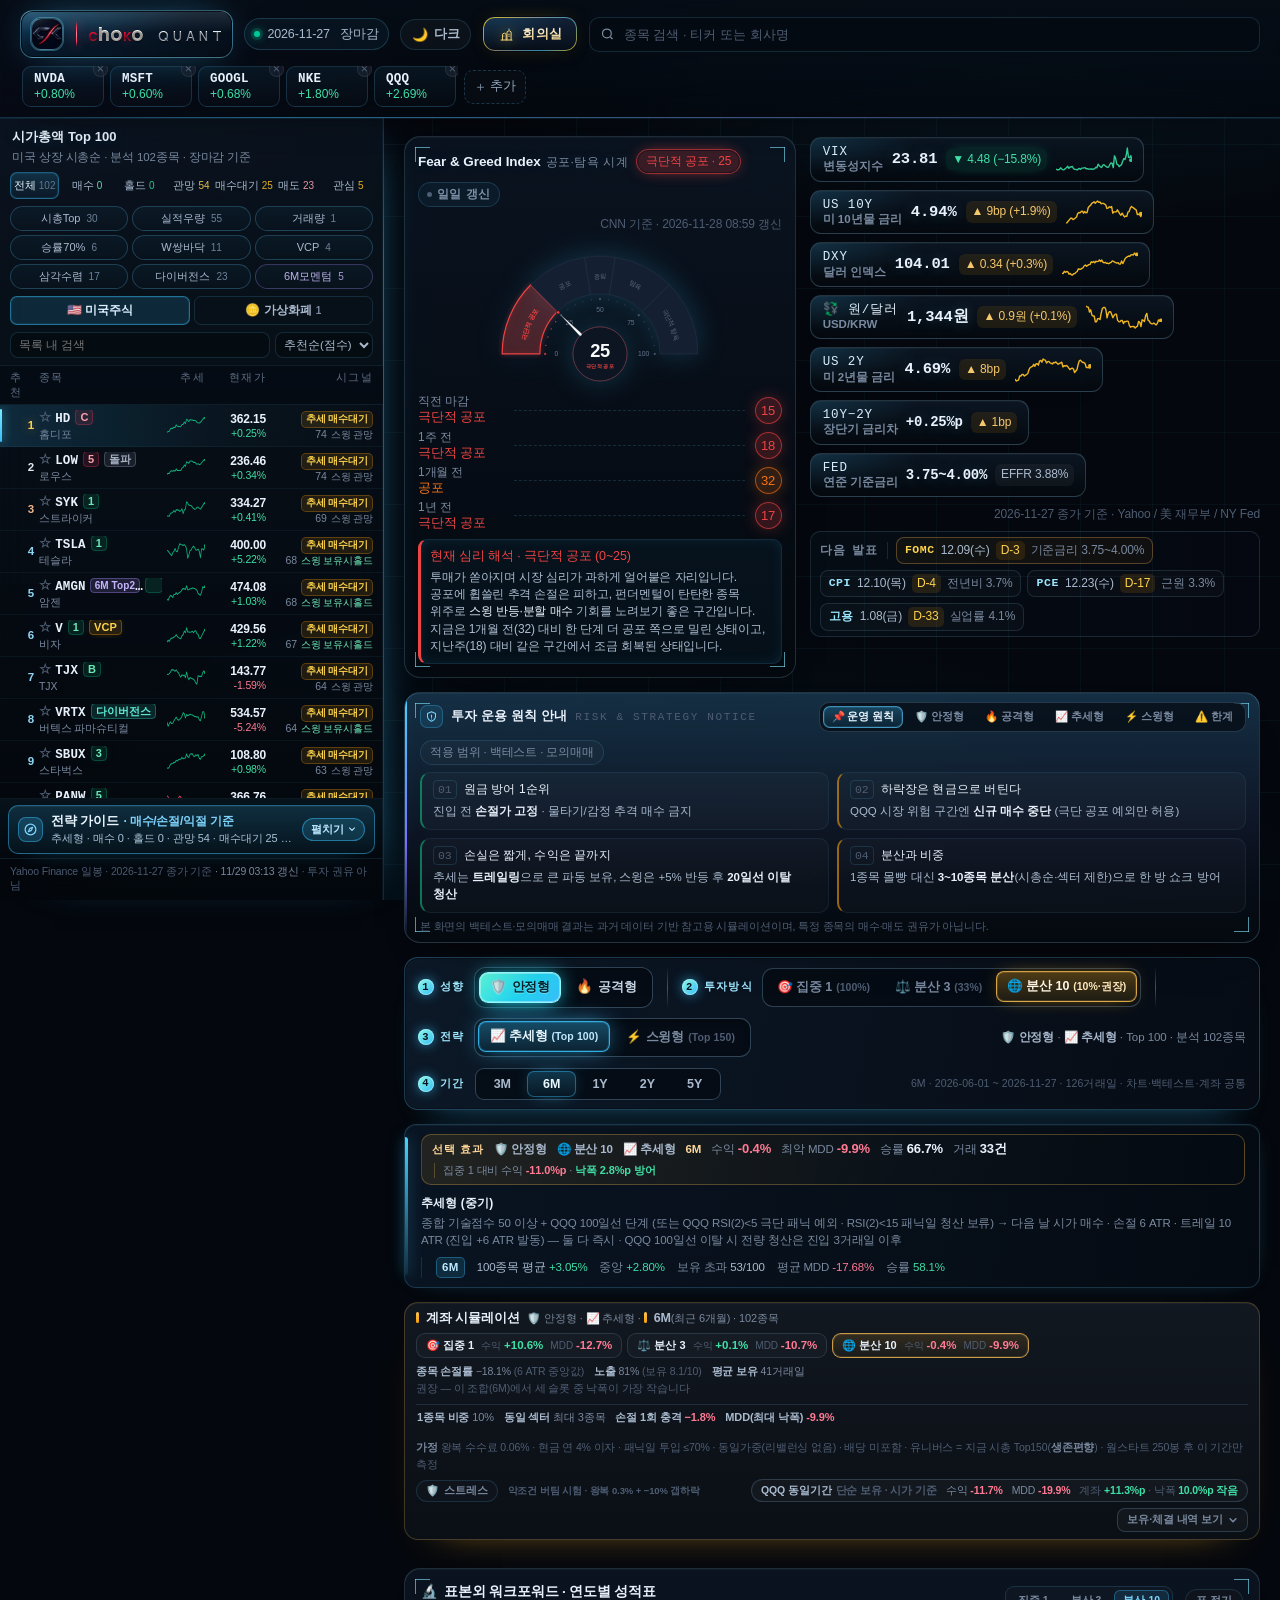
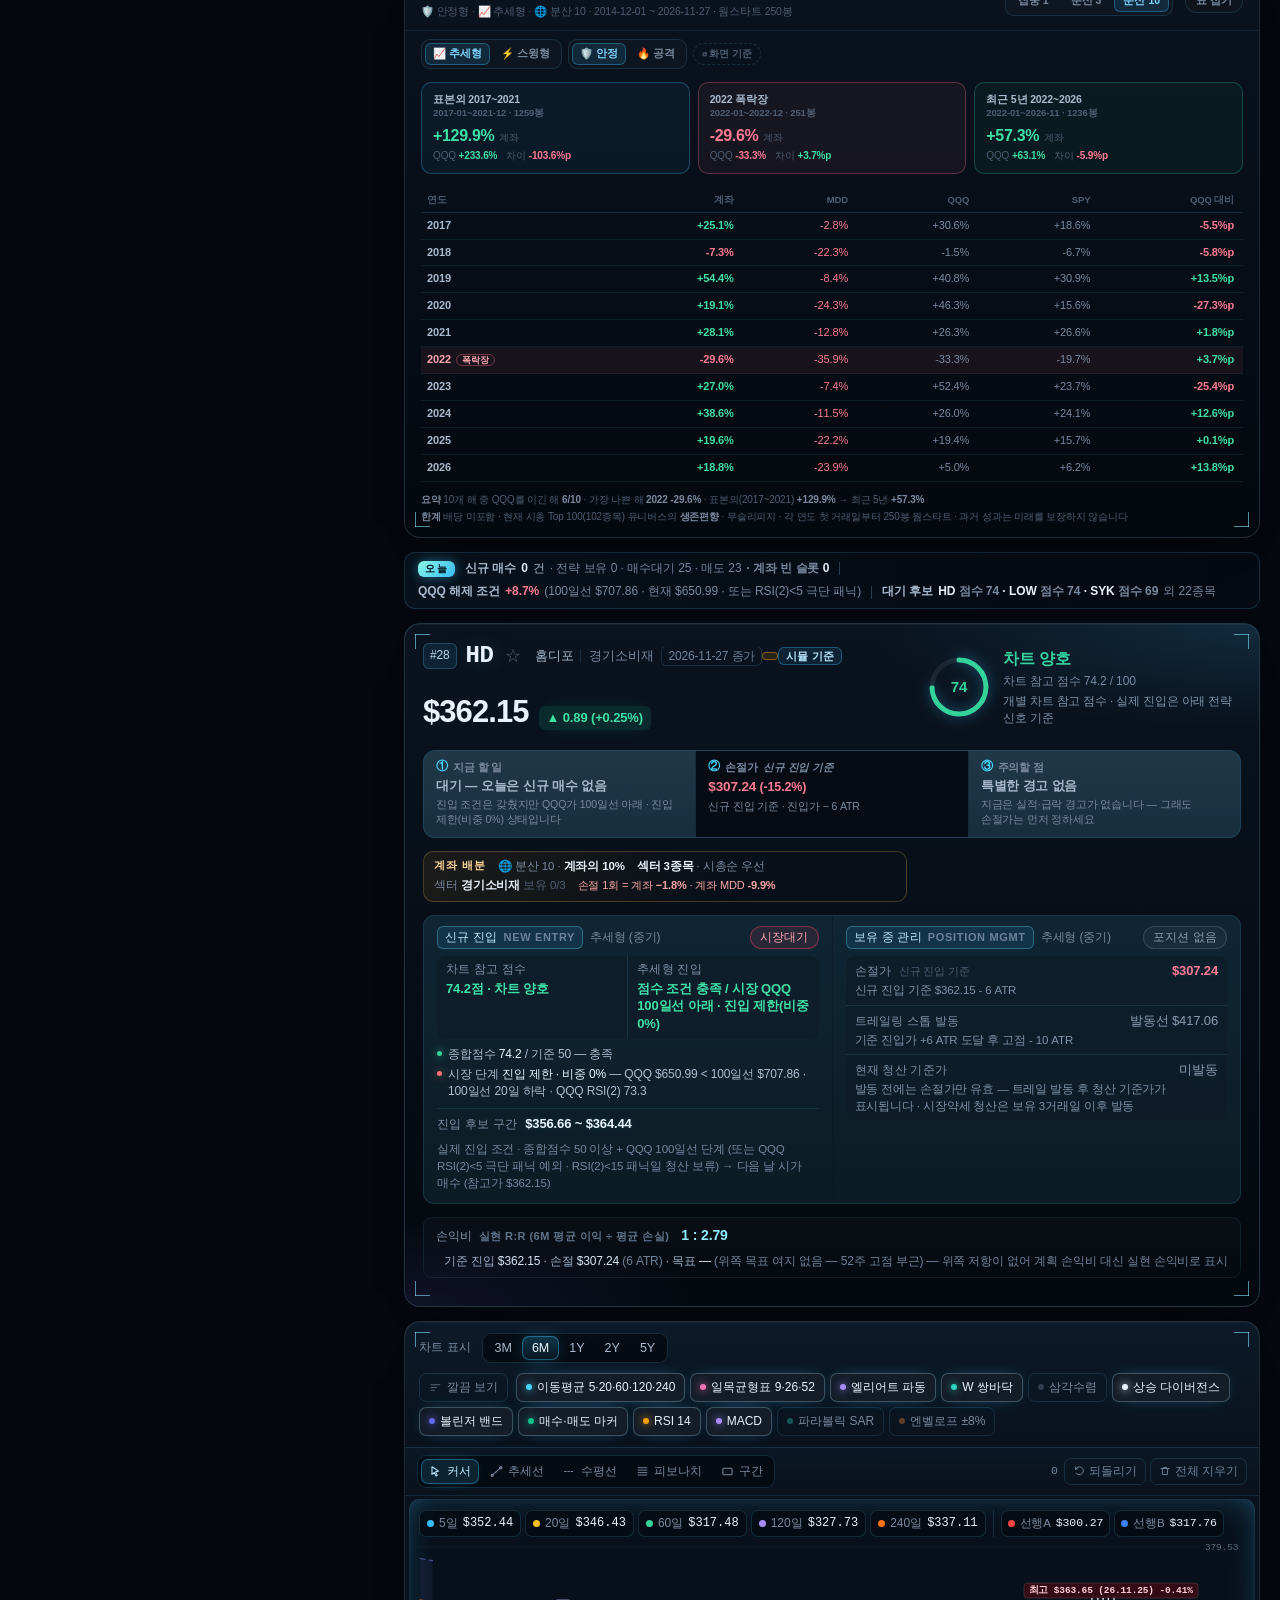
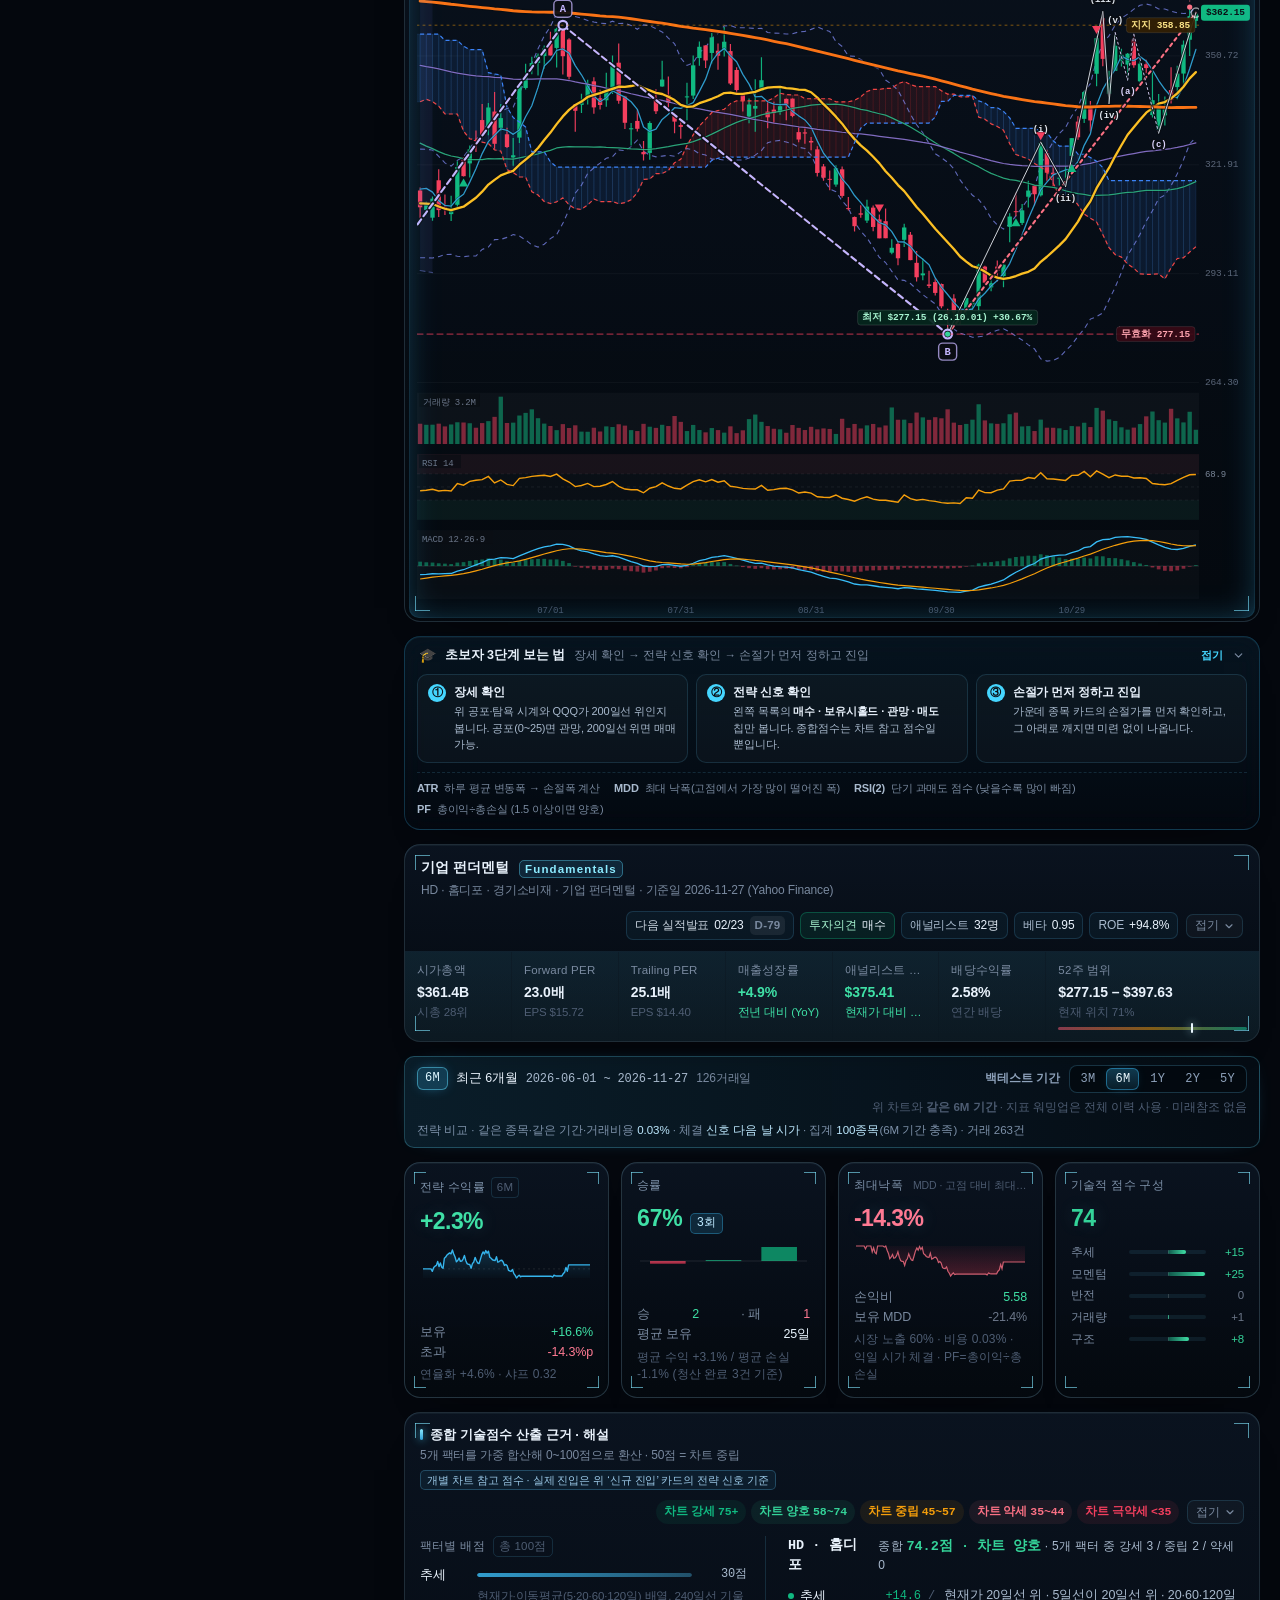
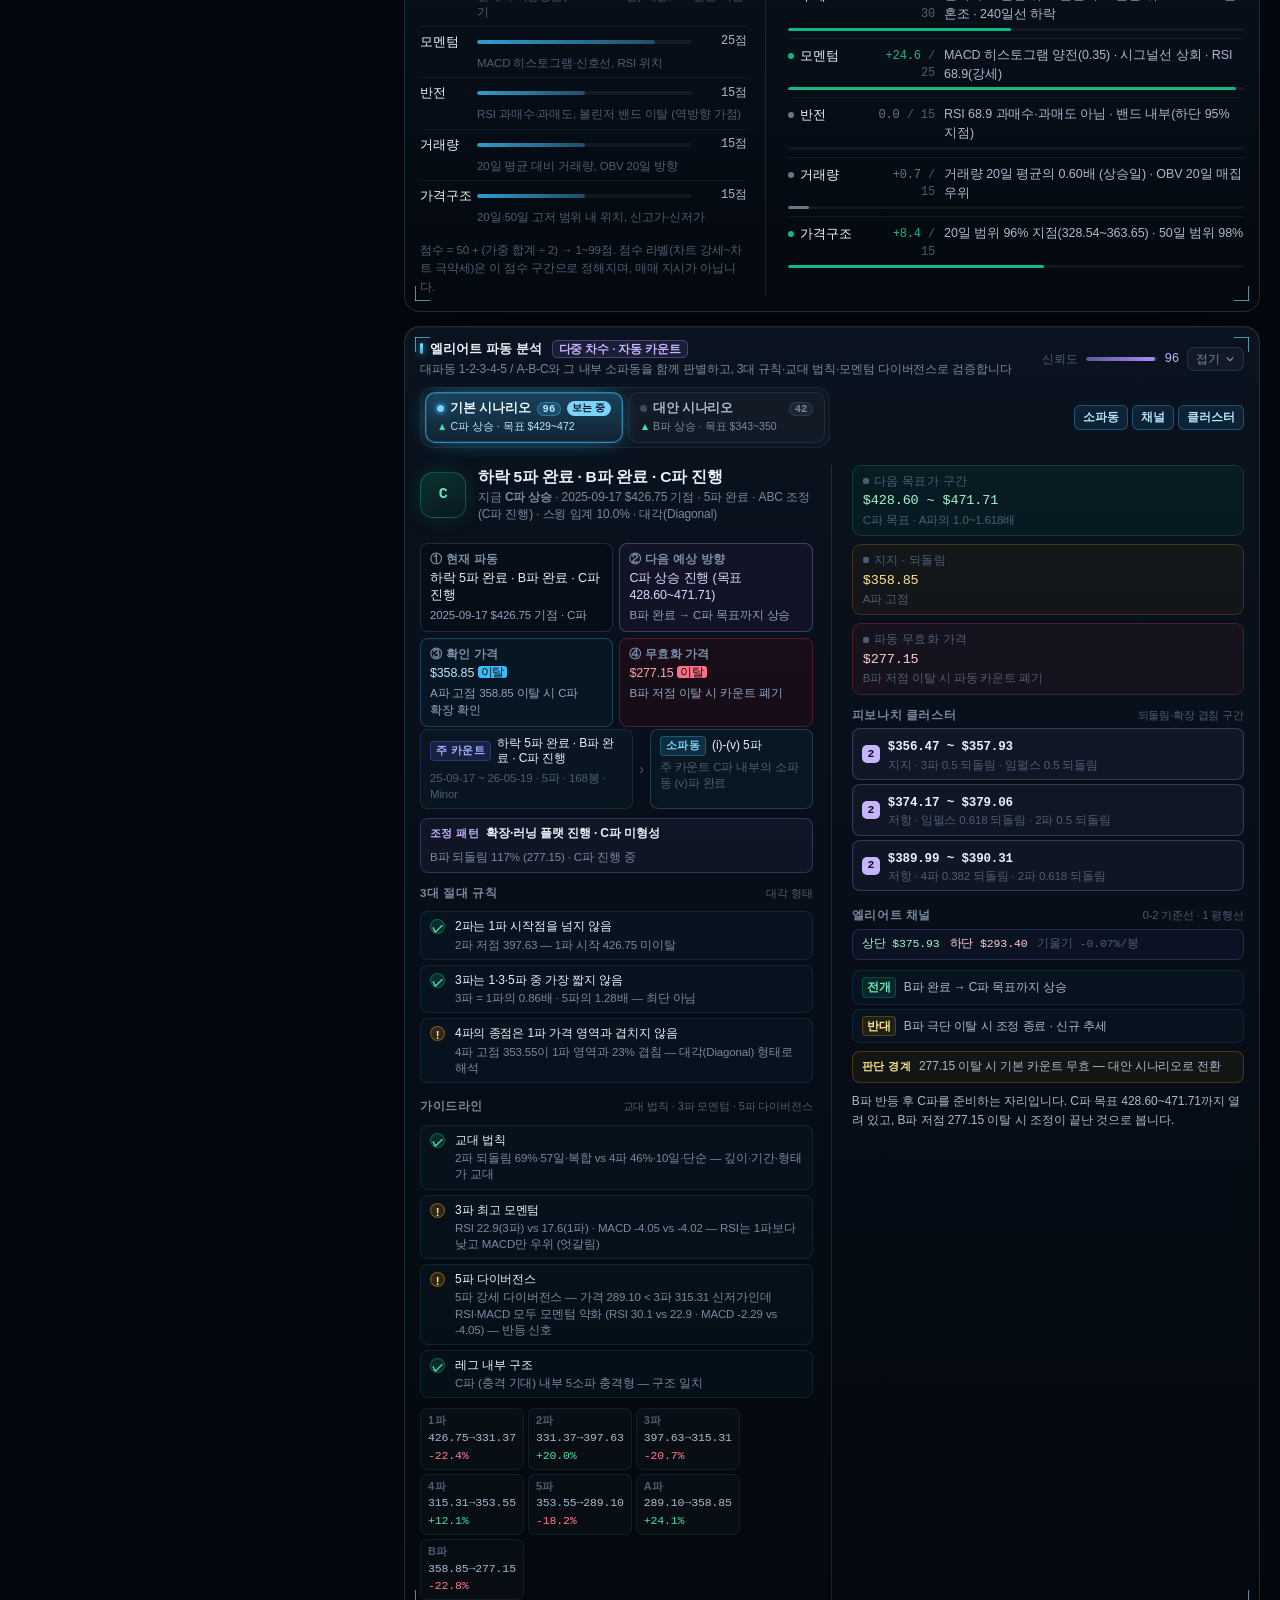
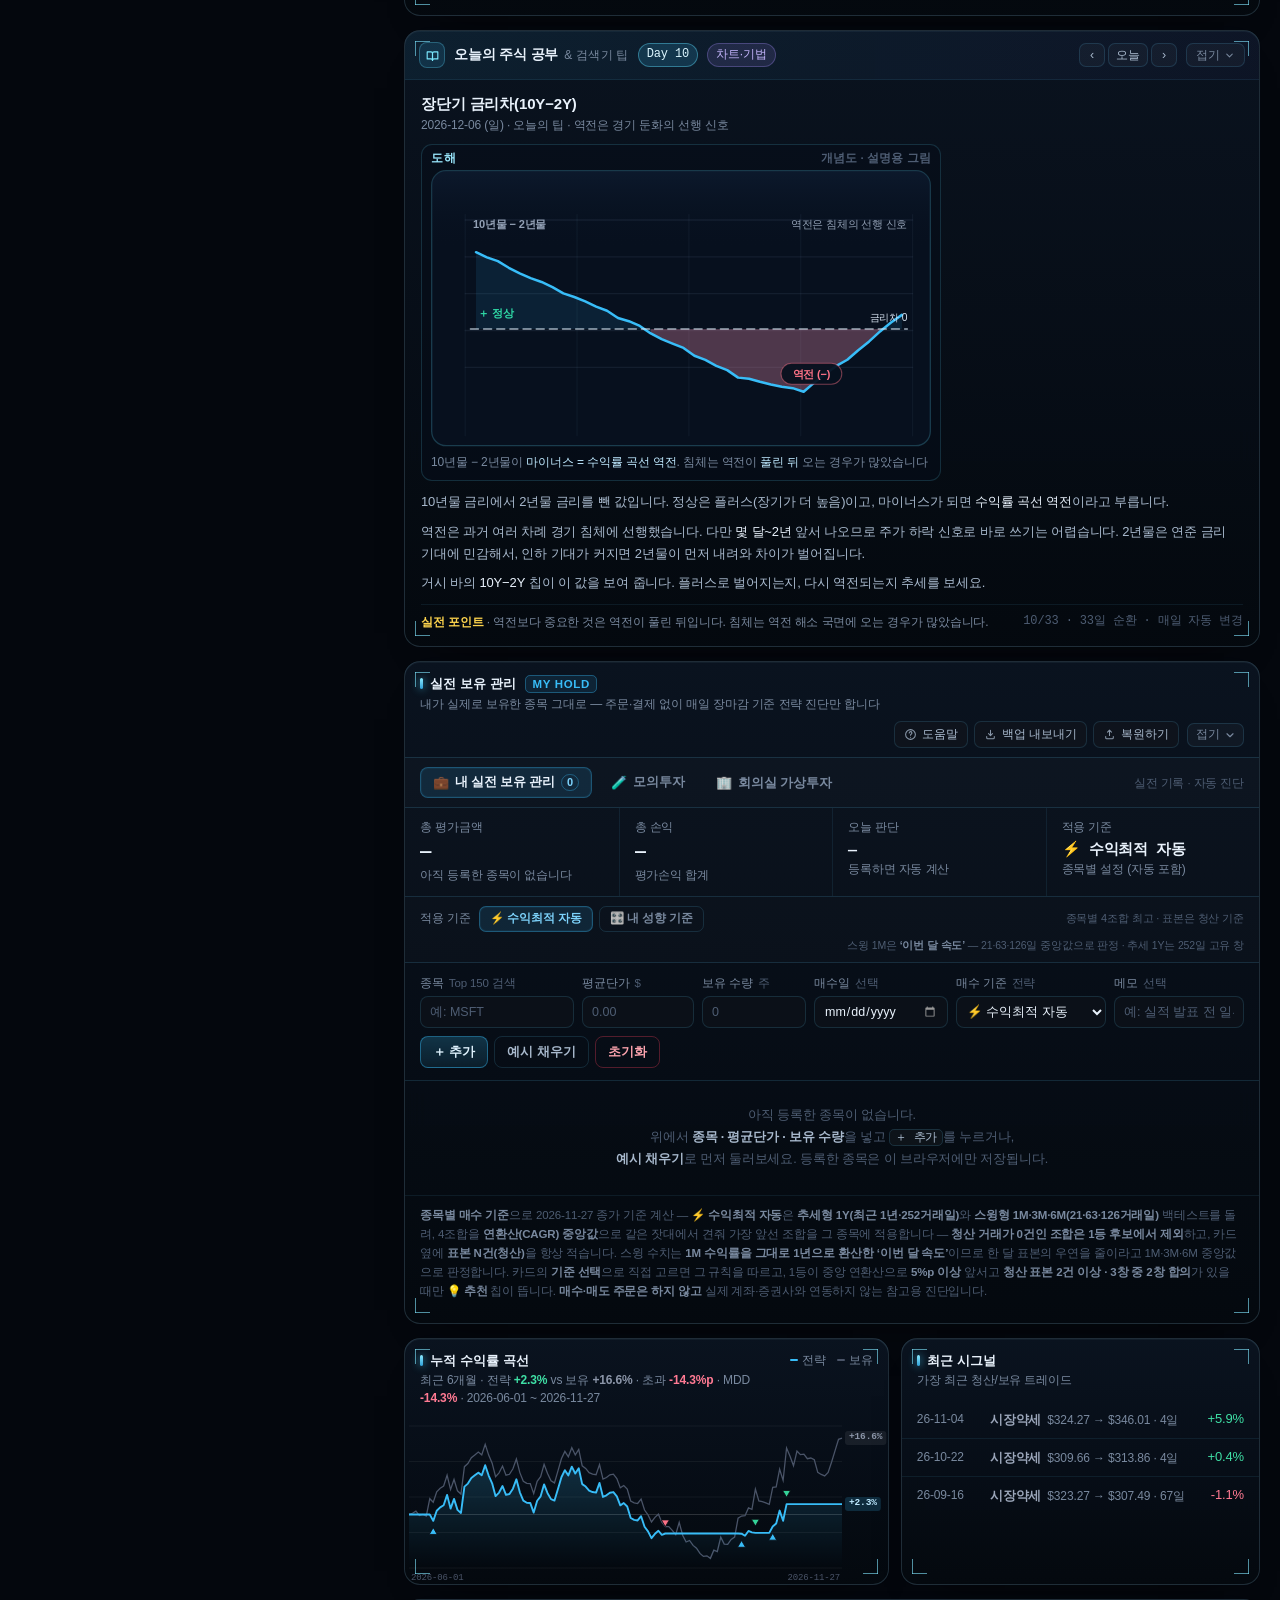
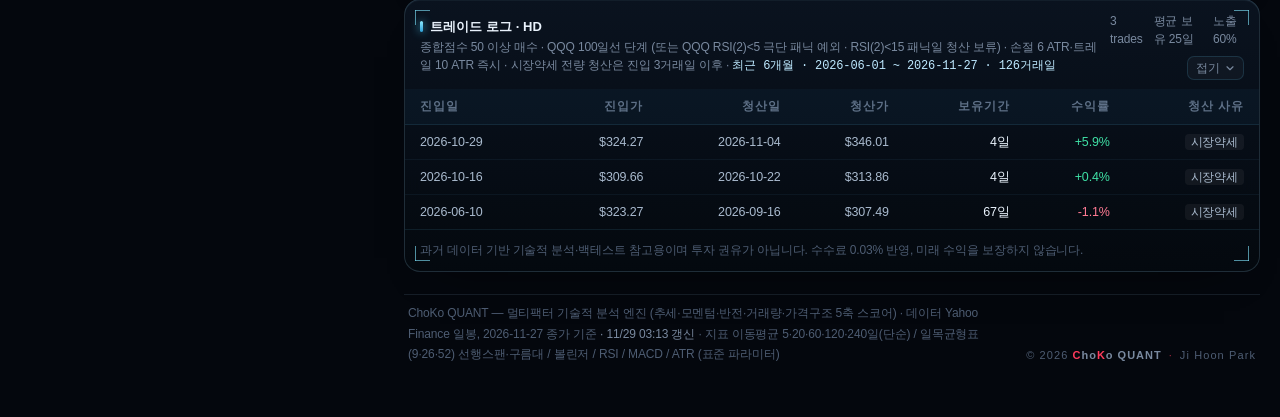
